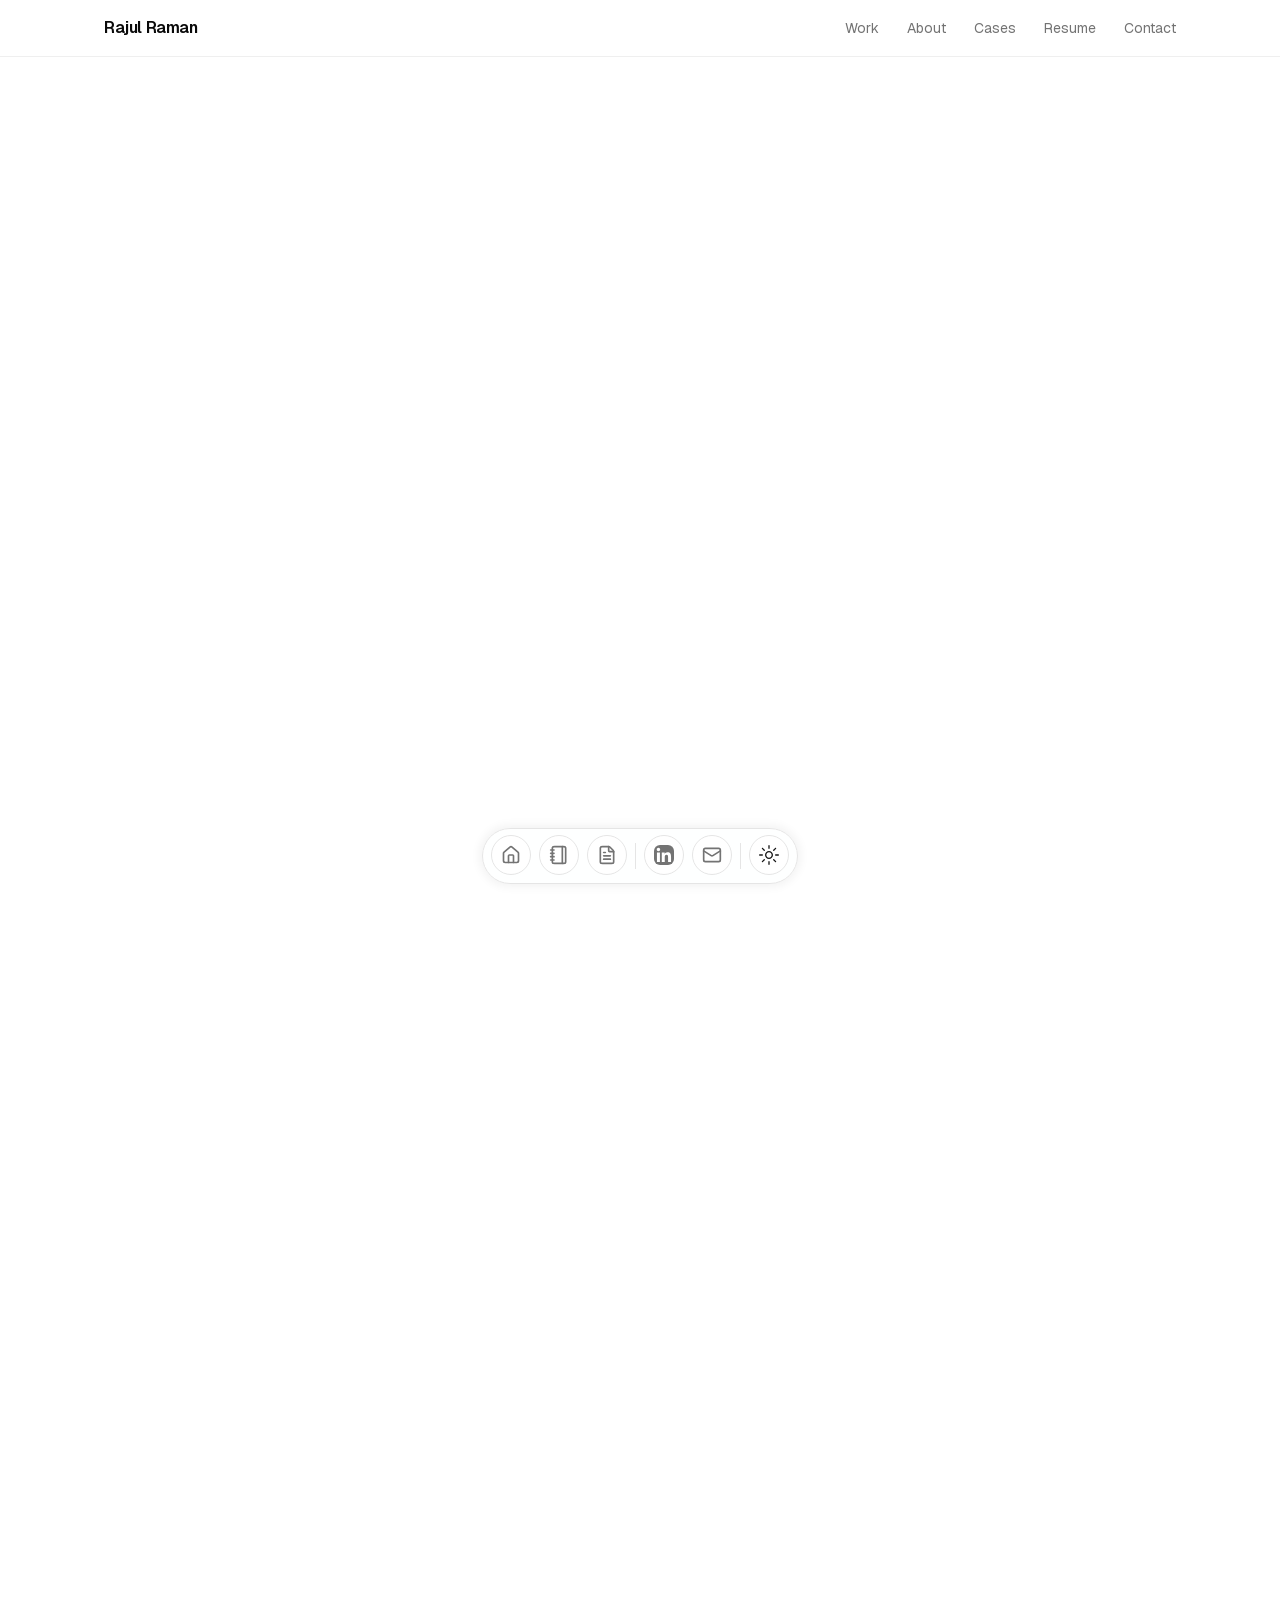
==== index.html @ 85e8d04f "Responsive desktop layout: 6xl container, two-column hero, grids, top nav, case-page TOC. Previous m" ====
<!DOCTYPE html><!--1KgeJNxoMx6AVdhe5knId--><html lang="en"><head><meta charSet="utf-8"/><meta name="viewport" content="width=device-width, initial-scale=1"/><link rel="preload" href="/_next/static/media/797e433ab948586e-s.p.29207c2f.woff2" as="font" crossorigin="" type="font/woff2"/><link rel="preload" href="/_next/static/media/caa3a2e1cccd8315-s.p.3b6cae6d.woff2" as="font" crossorigin="" type="font/woff2"/><link rel="preload" as="image" href="/cases/no-show.png"/><link rel="preload" as="image" href="/cases/funnel.png"/><link rel="preload" as="image" href="/cases/kyc.png"/><link rel="stylesheet" href="/_next/static/chunks/fd13a64495180772.css" data-precedence="next"/><link rel="preload" as="script" fetchPriority="low" href="/_next/static/chunks/224437fcecdb9dea.js"/><script src="/_next/static/chunks/594565624a70f7ad.js" async=""></script><script src="/_next/static/chunks/f322d800278ea09f.js" async=""></script><script src="/_next/static/chunks/daeb0c231b2fce1c.js" async=""></script><script src="/_next/static/chunks/turbopack-e67e3b7f22a65bca.js" async=""></script><script src="/_next/static/chunks/2ce2d1f268afe645.js" async=""></script><script src="/_next/static/chunks/ac1a449869975b63.js" async=""></script><script src="/_next/static/chunks/aa8100d928005d19.js" async=""></script><script src="/_next/static/chunks/2916be6aba55d38b.js" async=""></script><script src="/_next/static/chunks/87638217f2288daa.js" async=""></script><script src="/_next/static/chunks/2e32b37d7c02c003.js" async=""></script><script src="/_next/static/chunks/9a3649fc3ad89380.js" async=""></script><script src="/_next/static/chunks/55c675216ecfeb52.js" async=""></script><script src="/_next/static/chunks/483a12865e0bba97.js" async=""></script><script src="/_next/static/chunks/ce3514cd2bc5dc3f.js" async=""></script><meta name="next-size-adjust" content=""/><title>Rajul Raman</title><meta name="description" content="Business Analyst · Healthcare &amp; Analytics. A physiotherapist turned analyst: I turn operational data into clear, testable recommendations."/><meta name="robots" content="index, follow"/><meta name="googlebot" content="index, follow, max-video-preview:-1, max-image-preview:large, max-snippet:-1"/><meta property="og:title" content="Rajul Raman"/><meta property="og:description" content="Business Analyst · Healthcare &amp; Analytics. A physiotherapist turned analyst: I turn operational data into clear, testable recommendations."/><meta property="og:url" content="https://rajul1raman-hash.github.io/"/><meta property="og:site_name" content="Rajul Raman"/><meta property="og:locale" content="en_US"/><meta property="og:image" content="https://rajul1raman-hash.github.io/og.png"/><meta property="og:image:width" content="1200"/><meta property="og:image:height" content="630"/><meta property="og:type" content="website"/><meta name="twitter:card" content="summary_large_image"/><meta name="twitter:title" content="Rajul Raman"/><meta name="twitter:description" content="Business Analyst · Healthcare &amp; Analytics. A physiotherapist turned analyst: I turn operational data into clear, testable recommendations."/><meta name="twitter:image" content="https://rajul1raman-hash.github.io/og.png"/><link rel="icon" href="/favicon.ico?favicon.9bfc4365.ico" sizes="64x64" type="image/x-icon"/><script src="/_next/static/chunks/a6dad97d9634a72d.js" noModule=""></script></head><body class="min-h-screen bg-background font-sans antialiased relative geist_a4f9adef-module__rTGU2W__variable geist_mono_f41124e8-module__uIW-CG__variable"><div hidden=""><!--$--><!--/$--></div><script>((a,b,c,d,e,f,g,h)=>{let i=document.documentElement,j=["light","dark"];function k(b){var c;(Array.isArray(a)?a:[a]).forEach(a=>{let c="class"===a,d=c&&f?e.map(a=>f[a]||a):e;c?(i.classList.remove(...d),i.classList.add(f&&f[b]?f[b]:b)):i.setAttribute(a,b)}),c=b,h&&j.includes(c)&&(i.style.colorScheme=c)}if(d)k(d);else try{let a=localStorage.getItem(b)||c,d=g&&"system"===a?window.matchMedia("(prefers-color-scheme: dark)").matches?"dark":"light":a;k(d)}catch(a){}})("class","theme","light",null,["light","dark"],null,true,true)</script><div class="absolute inset-0 top-0 left-0 right-0 h-[100px] overflow-hidden z-0"><div class="h-full w-full" style="mask-image:linear-gradient(to bottom, black, transparent);-webkit-mask-image:linear-gradient(to bottom, black, transparent)"><canvas class="pointer-events-none" style="width:0;height:0"></canvas></div></div><header class="hidden lg:block sticky top-0 z-40 border-b border-border/60 bg-background/80 backdrop-blur-xl"><div class="mx-auto flex h-14 max-w-6xl items-center justify-between px-10"><a href="/" class="font-semibold tracking-tight">Rajul Raman</a><nav class="flex items-center gap-7 text-sm text-muted-foreground"><a href="/#work" class="transition-colors hover:text-foreground">Work</a><a href="/#about" class="transition-colors hover:text-foreground">About</a><a href="/cases" class="transition-colors hover:text-foreground">Cases</a><a href="/Rajul_Raman_Resume.pdf" class="transition-colors hover:text-foreground">Resume</a><a href="/#contact" class="transition-colors hover:text-foreground">Contact</a></nav></div></header><div class="relative z-10 max-w-2xl lg:max-w-6xl mx-auto py-12 pb-24 sm:py-24 lg:pt-16 px-6 md:px-10"><main class="min-h-dvh flex flex-col gap-14 relative"><section id="hero"><div class="mx-auto w-full max-w-2xl lg:max-w-none space-y-8"><div class="gap-2 gap-y-6 flex flex-col md:flex-row justify-between lg:grid lg:grid-cols-12 lg:gap-x-12 lg:items-center"><div class="gap-2 flex flex-col order-2 md:order-1 lg:col-span-7 lg:gap-4"><div class="flex"><span class="inline-block text-3xl font-semibold tracking-tighter sm:text-4xl lg:text-6xl" style="opacity:0;filter:blur(8px);transform:translateY(-8px)">Hi, I&#x27;m Rajul</span></div><div class="flex"><span class="inline-block text-muted-foreground max-w-[600px] md:text-lg lg:hidden" style="opacity:0;filter:blur(8px);transform:translateY(-8px)">Business Analyst · Healthcare &amp; Analytics. A physiotherapist turned analyst: I turn operational data into clear, testable recommendations.</span></div><div class="flex"><span class="hidden lg:block text-xl font-medium text-foreground" style="opacity:0;filter:blur(8px);transform:translateY(-8px)">Business Analyst · Healthcare &amp; Analytics</span></div><div class="flex"><span class="hidden lg:block text-muted-foreground max-w-xl text-lg" style="opacity:0;filter:blur(8px);transform:translateY(-8px)">A physiotherapist turned analyst: I turn operational data into clear, testable recommendations.</span></div><div class="hidden lg:flex gap-3 pt-2" style="opacity:0;filter:blur(6px);transform:translateY(-6px)"><a class="inline-flex items-center justify-center whitespace-nowrap text-sm font-medium transition-colors focus-visible:outline-none focus-visible:ring-1 focus-visible:ring-ring disabled:pointer-events-none disabled:opacity-50 bg-primary text-primary-foreground shadow hover:bg-primary/90 h-10 rounded-md px-8" href="/cases/">View case studies</a><a href="/Rajul_Raman_Resume.pdf" download="" class="inline-flex items-center justify-center whitespace-nowrap text-sm font-medium transition-colors focus-visible:outline-none focus-visible:ring-1 focus-visible:ring-ring disabled:pointer-events-none disabled:opacity-50 border border-input bg-background shadow-sm hover:bg-accent hover:text-accent-foreground h-10 rounded-md px-8">Download resume</a></div></div><div class="order-1 md:order-2 lg:col-span-5 lg:flex lg:flex-col lg:items-center lg:gap-8"><div style="opacity:0;filter:blur(6px);transform:translateY(-6px)"><span class="relative flex shrink-0 overflow-hidden size-24 md:size-32 lg:size-70 border rounded-full shadow-lg ring-4 ring-muted"><span class="flex h-full w-full items-center justify-center rounded-full bg-muted lg:text-7xl lg:font-semibold lg:tracking-tighter">RR</span></span></div><div class="hidden lg:block w-full" style="opacity:0;filter:blur(6px);transform:translateY(-6px)"><dl class="w-full divide-y divide-border rounded-xl border"><div class="flex items-center gap-4 px-5 py-3"><dt class="w-16 flex-none text-3xl font-semibold tracking-tighter">30%</dt><dd class="min-w-0 text-sm leading-snug text-muted-foreground"><span class="block text-foreground">less manual KYC verification time</span><span class="block text-xs">imcure, redesigned workflow</span></dd></div><div class="flex items-center gap-4 px-5 py-3"><dt class="w-16 flex-none text-3xl font-semibold tracking-tighter">25%</dt><dd class="min-w-0 text-sm leading-snug text-muted-foreground"><span class="block text-foreground">less manual reporting effort</span><span class="block text-xs">imcure, Excel and Sheets MIS</span></dd></div><div class="flex items-center gap-4 px-5 py-3"><dt class="w-16 flex-none text-3xl font-semibold tracking-tighter">20%</dt><dd class="min-w-0 text-sm leading-snug text-muted-foreground"><span class="block text-foreground">less documentation time</span><span class="block text-xs">Cogniable, Excel-based tracking</span></dd></div></dl></div></div></div></div></section><div class="flex flex-col gap-14 lg:grid lg:grid-cols-12 lg:gap-x-12 lg:gap-y-16"><section id="about" class="lg:col-span-7 lg:row-start-1 min-w-0"><div class="flex min-h-0 flex-col gap-y-4"><div style="opacity:0;filter:blur(6px);transform:translateY(-6px)"><h2 class="text-xl lg:text-2xl font-bold">About</h2></div><div style="opacity:0;filter:blur(6px);transform:translateY(-6px)"><div class="prose max-w-full text-pretty font-sans leading-relaxed text-muted-foreground dark:prose-invert lg:text-[17px]"><p>I trained as a physiotherapist (<a href="/#education">BPT, Galgotias University</a>) and worked at Park Hospital and Cogniable before moving into analytics. That background taught me to start from evidence, document precisely, and explain findings to people who are not analysts. I am now completing a <a href="/#education">PGDM in Analytics at SOIL School of Business Design</a>, graduating in 2027. At imcure I redesigned a manual KYC workflow, built an Excel and Google Sheets MIS and integrated partner APIs; <a href="/#projects">three case studies below</a> show how I work, including an analysis of 110,521 real appointments in SQL. Available from April 2027.</p></div></div></div></section><section id="work" class="lg:col-span-6 lg:row-start-2 min-w-0"><div class="flex min-h-0 flex-col gap-y-6"><div style="opacity:0;filter:blur(6px);transform:translateY(-6px)"><h2 class="text-xl lg:text-2xl font-bold">Work Experience</h2></div><div style="opacity:0;filter:blur(6px);transform:translateY(-6px)"><div class="w-full grid gap-6" data-orientation="vertical"><div data-state="closed" data-orientation="vertical" class="w-full border-b-0 grid gap-2"><h3 data-orientation="vertical" data-state="closed" class="flex"><button type="button" aria-controls="radix-_R_msiautb_" aria-expanded="false" data-state="closed" data-orientation="vertical" id="radix-_R_6siautb_" class="flex flex-1 items-center justify-between text-sm font-medium text-left [&amp;[data-state=open]_svg]:rotate-180 hover:no-underline p-0 cursor-pointer transition-colors rounded-none group [&amp;&gt;svg]:hidden" data-radix-collection-item=""><div class="flex items-center gap-x-3 justify-between w-full text-left"><div class="flex items-center gap-x-3 flex-1 min-w-0"><div aria-label="imcure" class="size-8 md:size-10 border rounded-full shadow ring-2 ring-border bg-muted flex-none flex items-center justify-center font-semibold text-muted-foreground tracking-tight text-[10px] md:text-xs">IM</div><div class="flex-1 min-w-0 gap-0.5 flex flex-col"><div class="font-semibold leading-none flex items-center gap-2">imcure<span class="relative inline-flex items-center w-3.5 h-3.5"><svg xmlns="http://www.w3.org/2000/svg" width="24" height="24" viewBox="0 0 24 24" fill="none" stroke="currentColor" stroke-width="2" stroke-linecap="round" stroke-linejoin="round" class="lucide lucide-chevron-right absolute h-3.5 w-3.5 shrink-0 text-muted-foreground stroke-2 transition-all duration-300 ease-out translate-x-0 opacity-0 group-hover:translate-x-1 group-hover:opacity-100 group-data-[state=open]:opacity-0 group-data-[state=open]:translate-x-0" aria-hidden="true"><path d="m9 18 6-6-6-6"></path></svg><svg xmlns="http://www.w3.org/2000/svg" width="24" height="24" viewBox="0 0 24 24" fill="none" stroke="currentColor" stroke-width="2" stroke-linecap="round" stroke-linejoin="round" class="lucide lucide-chevron-down absolute h-3.5 w-3.5 shrink-0 text-muted-foreground stroke-2 transition-all duration-200 opacity-0 rotate-0 group-data-[state=open]:opacity-100 group-data-[state=open]:rotate-180" aria-hidden="true"><path d="m6 9 6 6 6-6"></path></svg></span></div><div class="font-sans text-sm text-muted-foreground">Business Development Intern</div></div></div><div class="flex items-center gap-1 text-xs tabular-nums text-muted-foreground text-right flex-none"><span>April 2026<!-- --> - <!-- -->June 2026</span></div></div></button></h3><div data-state="closed" id="radix-_R_msiautb_" hidden="" role="region" aria-labelledby="radix-_R_6siautb_" data-orientation="vertical" class="overflow-hidden text-sm data-[state=closed]:animate-accordion-up data-[state=open]:animate-accordion-down" style="--radix-accordion-content-height:var(--radix-collapsible-content-height);--radix-accordion-content-width:var(--radix-collapsible-content-width)"></div></div><div data-state="closed" data-orientation="vertical" class="w-full border-b-0 grid gap-2"><h3 data-orientation="vertical" data-state="closed" class="flex"><button type="button" aria-controls="radix-_R_qsiautb_" aria-expanded="false" data-state="closed" data-orientation="vertical" id="radix-_R_asiautb_" class="flex flex-1 items-center justify-between text-sm font-medium text-left [&amp;[data-state=open]_svg]:rotate-180 hover:no-underline p-0 cursor-pointer transition-colors rounded-none group [&amp;&gt;svg]:hidden" data-radix-collection-item=""><div class="flex items-center gap-x-3 justify-between w-full text-left"><div class="flex items-center gap-x-3 flex-1 min-w-0"><div aria-label="Cogniable" class="size-8 md:size-10 border rounded-full shadow ring-2 ring-border bg-muted flex-none flex items-center justify-center font-semibold text-muted-foreground tracking-tight text-[10px] md:text-xs">CG</div><div class="flex-1 min-w-0 gap-0.5 flex flex-col"><div class="font-semibold leading-none flex items-center gap-2">Cogniable<span class="relative inline-flex items-center w-3.5 h-3.5"><svg xmlns="http://www.w3.org/2000/svg" width="24" height="24" viewBox="0 0 24 24" fill="none" stroke="currentColor" stroke-width="2" stroke-linecap="round" stroke-linejoin="round" class="lucide lucide-chevron-right absolute h-3.5 w-3.5 shrink-0 text-muted-foreground stroke-2 transition-all duration-300 ease-out translate-x-0 opacity-0 group-hover:translate-x-1 group-hover:opacity-100 group-data-[state=open]:opacity-0 group-data-[state=open]:translate-x-0" aria-hidden="true"><path d="m9 18 6-6-6-6"></path></svg><svg xmlns="http://www.w3.org/2000/svg" width="24" height="24" viewBox="0 0 24 24" fill="none" stroke="currentColor" stroke-width="2" stroke-linecap="round" stroke-linejoin="round" class="lucide lucide-chevron-down absolute h-3.5 w-3.5 shrink-0 text-muted-foreground stroke-2 transition-all duration-200 opacity-0 rotate-0 group-data-[state=open]:opacity-100 group-data-[state=open]:rotate-180" aria-hidden="true"><path d="m6 9 6 6 6-6"></path></svg></span></div><div class="font-sans text-sm text-muted-foreground">Physiotherapist</div></div></div><div class="flex items-center gap-1 text-xs tabular-nums text-muted-foreground text-right flex-none"><span>April 2024<!-- --> - <!-- -->April 2025</span></div></div></button></h3><div data-state="closed" id="radix-_R_qsiautb_" hidden="" role="region" aria-labelledby="radix-_R_asiautb_" data-orientation="vertical" class="overflow-hidden text-sm data-[state=closed]:animate-accordion-up data-[state=open]:animate-accordion-down" style="--radix-accordion-content-height:var(--radix-collapsible-content-height);--radix-accordion-content-width:var(--radix-collapsible-content-width)"></div></div><div data-state="closed" data-orientation="vertical" class="w-full border-b-0 grid gap-2"><h3 data-orientation="vertical" data-state="closed" class="flex"><button type="button" aria-controls="radix-_R_usiautb_" aria-expanded="false" data-state="closed" data-orientation="vertical" id="radix-_R_esiautb_" class="flex flex-1 items-center justify-between text-sm font-medium text-left [&amp;[data-state=open]_svg]:rotate-180 hover:no-underline p-0 cursor-pointer transition-colors rounded-none group [&amp;&gt;svg]:hidden" data-radix-collection-item=""><div class="flex items-center gap-x-3 justify-between w-full text-left"><div class="flex items-center gap-x-3 flex-1 min-w-0"><div aria-label="Park Hospital" class="size-8 md:size-10 border rounded-full shadow ring-2 ring-border bg-muted flex-none flex items-center justify-center font-semibold text-muted-foreground tracking-tight text-[10px] md:text-xs">PH</div><div class="flex-1 min-w-0 gap-0.5 flex flex-col"><div class="font-semibold leading-none flex items-center gap-2">Park Hospital<span class="relative inline-flex items-center w-3.5 h-3.5"><svg xmlns="http://www.w3.org/2000/svg" width="24" height="24" viewBox="0 0 24 24" fill="none" stroke="currentColor" stroke-width="2" stroke-linecap="round" stroke-linejoin="round" class="lucide lucide-chevron-right absolute h-3.5 w-3.5 shrink-0 text-muted-foreground stroke-2 transition-all duration-300 ease-out translate-x-0 opacity-0 group-hover:translate-x-1 group-hover:opacity-100 group-data-[state=open]:opacity-0 group-data-[state=open]:translate-x-0" aria-hidden="true"><path d="m9 18 6-6-6-6"></path></svg><svg xmlns="http://www.w3.org/2000/svg" width="24" height="24" viewBox="0 0 24 24" fill="none" stroke="currentColor" stroke-width="2" stroke-linecap="round" stroke-linejoin="round" class="lucide lucide-chevron-down absolute h-3.5 w-3.5 shrink-0 text-muted-foreground stroke-2 transition-all duration-200 opacity-0 rotate-0 group-data-[state=open]:opacity-100 group-data-[state=open]:rotate-180" aria-hidden="true"><path d="m6 9 6 6 6-6"></path></svg></span></div><div class="font-sans text-sm text-muted-foreground">Intern</div></div></div><div class="flex items-center gap-1 text-xs tabular-nums text-muted-foreground text-right flex-none"><span>September 2023<!-- --> - <!-- -->March 2024</span></div></div></button></h3><div data-state="closed" id="radix-_R_usiautb_" hidden="" role="region" aria-labelledby="radix-_R_esiautb_" data-orientation="vertical" class="overflow-hidden text-sm data-[state=closed]:animate-accordion-up data-[state=open]:animate-accordion-down" style="--radix-accordion-content-height:var(--radix-collapsible-content-height);--radix-accordion-content-width:var(--radix-collapsible-content-width)"></div></div></div></div></div></section><section id="education" class="lg:col-span-6 lg:col-start-7 lg:row-start-2 min-w-0"><div class="flex min-h-0 flex-col gap-y-6"><div style="opacity:0;filter:blur(6px);transform:translateY(-6px)"><h2 class="text-xl lg:text-2xl font-bold">Education</h2></div><div class="flex flex-col gap-8"><div style="opacity:0;filter:blur(6px);transform:translateY(-6px)"><a target="_blank" rel="noopener noreferrer" class="flex items-center gap-x-3 justify-between group" href="https://www.schoolofbusinessdesign.com"><div class="flex items-center gap-x-3 flex-1 min-w-0"><div aria-hidden="true" class="size-8 md:size-10 border rounded-full shadow ring-2 ring-border bg-muted flex-none flex items-center justify-center font-semibold text-muted-foreground tracking-tight text-[8px] md:text-[10px]">SOIL</div><div class="flex-1 min-w-0 flex flex-col gap-0.5"><div class="font-semibold leading-none flex items-center gap-2">SOIL School of Business Design<svg xmlns="http://www.w3.org/2000/svg" width="24" height="24" viewBox="0 0 24 24" fill="none" stroke="currentColor" stroke-width="2" stroke-linecap="round" stroke-linejoin="round" class="lucide lucide-arrow-up-right h-3.5 w-3.5 text-muted-foreground opacity-0 -translate-x-2 group-hover:opacity-100 group-hover:translate-x-0 transition-all duration-200" aria-hidden="true"><path d="M7 7h10v10"></path><path d="M7 17 17 7"></path></svg></div><div class="font-sans text-sm text-muted-foreground">PGDM (Analytics), Gurgaon. Graduating 2027</div></div></div><div class="flex items-center gap-1 text-xs tabular-nums text-muted-foreground text-right flex-none"><span>2025<!-- --> - <!-- -->2027</span></div></a></div><div style="opacity:0;filter:blur(6px);transform:translateY(-6px)"><a target="_blank" rel="noopener noreferrer" class="flex items-center gap-x-3 justify-between group" href="https://www.galgotiasuniversity.edu.in"><div class="flex items-center gap-x-3 flex-1 min-w-0"><div aria-hidden="true" class="size-8 md:size-10 border rounded-full shadow ring-2 ring-border bg-muted flex-none flex items-center justify-center font-semibold text-muted-foreground tracking-tight text-[10px] md:text-xs">GU</div><div class="flex-1 min-w-0 flex flex-col gap-0.5"><div class="font-semibold leading-none flex items-center gap-2">Galgotias University<svg xmlns="http://www.w3.org/2000/svg" width="24" height="24" viewBox="0 0 24 24" fill="none" stroke="currentColor" stroke-width="2" stroke-linecap="round" stroke-linejoin="round" class="lucide lucide-arrow-up-right h-3.5 w-3.5 text-muted-foreground opacity-0 -translate-x-2 group-hover:opacity-100 group-hover:translate-x-0 transition-all duration-200" aria-hidden="true"><path d="M7 7h10v10"></path><path d="M7 17 17 7"></path></svg></div><div class="font-sans text-sm text-muted-foreground">Bachelor of Physiotherapy (BPT), 76.4%</div></div></div><div class="flex items-center gap-1 text-xs tabular-nums text-muted-foreground text-right flex-none"><span>2019<!-- --> - <!-- -->2023</span></div></a></div></div></div></section><section id="skills" class="lg:col-span-5 lg:col-start-8 lg:row-start-1 min-w-0"><div class="flex min-h-0 flex-col gap-y-4"><div style="opacity:0;filter:blur(6px);transform:translateY(-6px)"><h2 class="text-xl lg:text-2xl font-bold">Skills</h2></div><div class="flex flex-wrap gap-2"><div style="opacity:0;filter:blur(6px);transform:translateY(-6px)"><div class="border bg-background border-border ring-2 ring-border/20 rounded-xl h-8 w-fit px-4 flex items-center gap-2"><span class="text-foreground text-sm font-medium">SQL</span></div></div><div style="opacity:0;filter:blur(6px);transform:translateY(-6px)"><div class="border bg-background border-border ring-2 ring-border/20 rounded-xl h-8 w-fit px-4 flex items-center gap-2"><span class="text-foreground text-sm font-medium">Excel</span></div></div><div style="opacity:0;filter:blur(6px);transform:translateY(-6px)"><div class="border bg-background border-border ring-2 ring-border/20 rounded-xl h-8 w-fit px-4 flex items-center gap-2"><span class="text-foreground text-sm font-medium">Power BI</span></div></div><div style="opacity:0;filter:blur(6px);transform:translateY(-6px)"><div class="border bg-background border-border ring-2 ring-border/20 rounded-xl h-8 w-fit px-4 flex items-center gap-2"><span class="text-foreground text-sm font-medium">Google Sheets</span></div></div><div style="opacity:0;filter:blur(6px);transform:translateY(-6px)"><div class="border bg-background border-border ring-2 ring-border/20 rounded-xl h-8 w-fit px-4 flex items-center gap-2"><span class="text-foreground text-sm font-medium">Python (coursework)</span></div></div><div style="opacity:0;filter:blur(6px);transform:translateY(-6px)"><div class="border bg-background border-border ring-2 ring-border/20 rounded-xl h-8 w-fit px-4 flex items-center gap-2"><span class="text-foreground text-sm font-medium">R (coursework)</span></div></div><div style="opacity:0;filter:blur(6px);transform:translateY(-6px)"><div class="border bg-background border-border ring-2 ring-border/20 rounded-xl h-8 w-fit px-4 flex items-center gap-2"><span class="text-foreground text-sm font-medium">PowerPoint</span></div></div><div style="opacity:0;filter:blur(6px);transform:translateY(-6px)"><div class="border bg-background border-border ring-2 ring-border/20 rounded-xl h-8 w-fit px-4 flex items-center gap-2"><span class="text-foreground text-sm font-medium">Requirements &amp; BRDs</span></div></div><div style="opacity:0;filter:blur(6px);transform:translateY(-6px)"><div class="border bg-background border-border ring-2 ring-border/20 rounded-xl h-8 w-fit px-4 flex items-center gap-2"><span class="text-foreground text-sm font-medium">User stories</span></div></div><div style="opacity:0;filter:blur(6px);transform:translateY(-6px)"><div class="border bg-background border-border ring-2 ring-border/20 rounded-xl h-8 w-fit px-4 flex items-center gap-2"><span class="text-foreground text-sm font-medium">Process mapping</span></div></div><div style="opacity:0;filter:blur(6px);transform:translateY(-6px)"><div class="border bg-background border-border ring-2 ring-border/20 rounded-xl h-8 w-fit px-4 flex items-center gap-2"><span class="text-foreground text-sm font-medium">KPI reporting</span></div></div><div style="opacity:0;filter:blur(6px);transform:translateY(-6px)"><div class="border bg-background border-border ring-2 ring-border/20 rounded-xl h-8 w-fit px-4 flex items-center gap-2"><span class="text-foreground text-sm font-medium">Stakeholder management</span></div></div></div></div></section></div><section id="projects"><div style="opacity:0;filter:blur(6px);transform:translateY(-6px)"><section id="projects"><div class="flex min-h-0 flex-col gap-y-8"><div class="flex flex-col gap-y-4 items-center justify-center"><div class="flex items-center w-full"><div class="flex-1 h-px bg-linear-to-r from-transparent from-5% via-border via-95% to-transparent"></div><div class="border bg-primary z-10 rounded-xl px-4 py-1"><span class="text-background text-sm font-medium">Case studies</span></div><div class="flex-1 h-px bg-linear-to-l from-transparent from-5% via-border via-95% to-transparent"></div></div><div class="flex flex-col gap-y-3 items-center justify-center"><h2 class="text-3xl font-bold tracking-tighter sm:text-4xl lg:text-5xl">Three case studies</h2><p class="text-muted-foreground md:text-lg/relaxed lg:text-base/relaxed xl:text-lg/relaxed text-balance text-center">Each goes from question to recommendation. One is built on a real public dataset; the other two are labelled synthetic and anonymised.</p></div></div><div class="grid grid-cols-1 gap-3 sm:grid-cols-2 lg:grid-cols-3 lg:gap-5 auto-rows-fr"><div class="h-full" style="opacity:0;filter:blur(6px);transform:translateY(-6px)"><div class="flex flex-col h-full border border-border rounded-xl overflow-hidden hover:ring-2 cursor-pointer hover:ring-muted transition-all duration-200"><div class="relative shrink-0"><a class="block" href="/cases/no-show-analysis/"><img src="/cases/no-show.png" alt="Where do outpatient no-shows come from?" class="w-full h-48 object-cover"/></a><div class="absolute top-2 right-2 flex flex-wrap gap-2"><a href="/cases/no-show-analysis/"><div class="rounded-md border px-2.5 py-0.5 font-semibold transition-colors focus:outline-none focus:ring-2 focus:ring-ring focus:ring-offset-2 border-transparent shadow flex items-center gap-1.5 text-xs bg-black text-white hover:bg-black/90"><svg xmlns="http://www.w3.org/2000/svg" width="24" height="24" viewBox="0 0 24 24" fill="none" stroke="currentColor" stroke-width="2" stroke-linecap="round" stroke-linejoin="round" class="lucide lucide-globe size-3" aria-hidden="true"><circle cx="12" cy="12" r="10"></circle><path d="M12 2a14.5 14.5 0 0 0 0 20 14.5 14.5 0 0 0 0-20"></path><path d="M2 12h20"></path></svg>Case study</div></a><a target="_blank" rel="noopener noreferrer" href="https://www.kaggle.com/datasets/joniarroba/noshowappointments"><div class="rounded-md border px-2.5 py-0.5 font-semibold transition-colors focus:outline-none focus:ring-2 focus:ring-ring focus:ring-offset-2 border-transparent shadow flex items-center gap-1.5 text-xs bg-black text-white hover:bg-black/90"><svg xmlns="http://www.w3.org/2000/svg" width="24" height="24" viewBox="0 0 24 24" fill="none" stroke="currentColor" stroke-width="2" stroke-linecap="round" stroke-linejoin="round" class="lucide lucide-globe size-3" aria-hidden="true"><circle cx="12" cy="12" r="10"></circle><path d="M12 2a14.5 14.5 0 0 0 0 20 14.5 14.5 0 0 0 0-20"></path><path d="M2 12h20"></path></svg>Dataset</div></a></div></div><div class="p-6 flex flex-col gap-3 flex-1"><div class="flex items-start justify-between gap-2"><div class="flex flex-col gap-1"><h3 class="font-semibold">Where do outpatient no-shows come from?</h3><time class="text-xs text-muted-foreground">Real public data · 110,521 appointments</time></div><a class="text-muted-foreground hover:text-foreground transition-colors focus-visible:outline-none focus-visible:ring-2 focus-visible:ring-ring focus-visible:ring-offset-2 rounded-sm" aria-label="Open Where do outpatient no-shows come from?" href="/cases/no-show-analysis/"><svg xmlns="http://www.w3.org/2000/svg" width="24" height="24" viewBox="0 0 24 24" fill="none" stroke="currentColor" stroke-width="2" stroke-linecap="round" stroke-linejoin="round" class="lucide lucide-arrow-up-right h-4 w-4" aria-hidden="true"><path d="M7 7h10v10"></path><path d="M7 17 17 7"></path></svg></a></div><div class="text-xs flex-1 prose max-w-full text-pretty font-sans leading-relaxed text-muted-foreground dark:prose-invert"><p>A SQL analysis of real outpatient appointments: the no-show rate rises from 4.6% (same day) to 33.0% (booked 31+ days ahead), and bookings made 8+ days ahead drive 57% of all no-shows. Includes the SMS confounder, charts and tested recommendations.</p></div><div class="flex flex-wrap gap-1 mt-auto"><div class="inline-flex items-center rounded-md py-0.5 transition-colors focus:outline-none focus:ring-2 focus:ring-ring focus:ring-offset-2 text-foreground text-[11px] font-medium border border-border h-6 w-fit px-2">SQL</div><div class="inline-flex items-center rounded-md py-0.5 transition-colors focus:outline-none focus:ring-2 focus:ring-ring focus:ring-offset-2 text-foreground text-[11px] font-medium border border-border h-6 w-fit px-2">SQLite</div><div class="inline-flex items-center rounded-md py-0.5 transition-colors focus:outline-none focus:ring-2 focus:ring-ring focus:ring-offset-2 text-foreground text-[11px] font-medium border border-border h-6 w-fit px-2">Healthcare operations</div><div class="inline-flex items-center rounded-md py-0.5 transition-colors focus:outline-none focus:ring-2 focus:ring-ring focus:ring-offset-2 text-foreground text-[11px] font-medium border border-border h-6 w-fit px-2">Real data</div></div></div></div></div><div class="h-full" style="opacity:0;filter:blur(6px);transform:translateY(-6px)"><div class="flex flex-col h-full border border-border rounded-xl overflow-hidden hover:ring-2 cursor-pointer hover:ring-muted transition-all duration-200"><div class="relative shrink-0"><a class="block" href="/cases/ecommerce-funnel-analysis/"><img src="/cases/funnel.png" alt="Finding the leak in an e-pharmacy funnel" class="w-full h-48 object-cover"/></a><div class="absolute top-2 right-2 flex flex-wrap gap-2"><a href="/cases/ecommerce-funnel-analysis/"><div class="rounded-md border px-2.5 py-0.5 font-semibold transition-colors focus:outline-none focus:ring-2 focus:ring-ring focus:ring-offset-2 border-transparent shadow flex items-center gap-1.5 text-xs bg-black text-white hover:bg-black/90"><svg xmlns="http://www.w3.org/2000/svg" width="24" height="24" viewBox="0 0 24 24" fill="none" stroke="currentColor" stroke-width="2" stroke-linecap="round" stroke-linejoin="round" class="lucide lucide-globe size-3" aria-hidden="true"><circle cx="12" cy="12" r="10"></circle><path d="M12 2a14.5 14.5 0 0 0 0 20 14.5 14.5 0 0 0 0-20"></path><path d="M2 12h20"></path></svg>Case study</div></a></div></div><div class="p-6 flex flex-col gap-3 flex-1"><div class="flex items-start justify-between gap-2"><div class="flex flex-col gap-1"><h3 class="font-semibold">Finding the leak in an e-pharmacy funnel</h3><time class="text-xs text-muted-foreground">Synthetic data</time></div><a class="text-muted-foreground hover:text-foreground transition-colors focus-visible:outline-none focus-visible:ring-2 focus-visible:ring-ring focus-visible:ring-offset-2 rounded-sm" aria-label="Open Finding the leak in an e-pharmacy funnel" href="/cases/ecommerce-funnel-analysis/"><svg xmlns="http://www.w3.org/2000/svg" width="24" height="24" viewBox="0 0 24 24" fill="none" stroke="currentColor" stroke-width="2" stroke-linecap="round" stroke-linejoin="round" class="lucide lucide-arrow-up-right h-4 w-4" aria-hidden="true"><path d="M7 7h10v10"></path><path d="M7 17 17 7"></path></svg></a></div><div class="text-xs flex-1 prose max-w-full text-pretty font-sans leading-relaxed text-muted-foreground dark:prose-invert"><p>Funnel and cohort analysis in SQL: 62% of carts never reach checkout. Lifting cart-to-checkout to 48% would add about 27% more orders on the same traffic (scenario). All numbers are synthetic and labelled as such.</p></div><div class="flex flex-wrap gap-1 mt-auto"><div class="inline-flex items-center rounded-md py-0.5 transition-colors focus:outline-none focus:ring-2 focus:ring-ring focus:ring-offset-2 text-foreground text-[11px] font-medium border border-border h-6 w-fit px-2">SQL</div><div class="inline-flex items-center rounded-md py-0.5 transition-colors focus:outline-none focus:ring-2 focus:ring-ring focus:ring-offset-2 text-foreground text-[11px] font-medium border border-border h-6 w-fit px-2">Funnel analysis</div><div class="inline-flex items-center rounded-md py-0.5 transition-colors focus:outline-none focus:ring-2 focus:ring-ring focus:ring-offset-2 text-foreground text-[11px] font-medium border border-border h-6 w-fit px-2">Cohorts</div><div class="inline-flex items-center rounded-md py-0.5 transition-colors focus:outline-none focus:ring-2 focus:ring-ring focus:ring-offset-2 text-foreground text-[11px] font-medium border border-border h-6 w-fit px-2">Synthetic data</div></div></div></div></div><div class="h-full" style="opacity:0;filter:blur(6px);transform:translateY(-6px)"><div class="flex flex-col h-full border border-border rounded-xl overflow-hidden hover:ring-2 cursor-pointer hover:ring-muted transition-all duration-200"><div class="relative shrink-0"><a class="block" href="/cases/kyc-onboarding-redesign/"><img src="/cases/kyc.png" alt="Redesigning manual KYC onboarding" class="w-full h-48 object-cover"/></a><div class="absolute top-2 right-2 flex flex-wrap gap-2"><a href="/cases/kyc-onboarding-redesign/"><div class="rounded-md border px-2.5 py-0.5 font-semibold transition-colors focus:outline-none focus:ring-2 focus:ring-ring focus:ring-offset-2 border-transparent shadow flex items-center gap-1.5 text-xs bg-black text-white hover:bg-black/90"><svg xmlns="http://www.w3.org/2000/svg" width="24" height="24" viewBox="0 0 24 24" fill="none" stroke="currentColor" stroke-width="2" stroke-linecap="round" stroke-linejoin="round" class="lucide lucide-globe size-3" aria-hidden="true"><circle cx="12" cy="12" r="10"></circle><path d="M12 2a14.5 14.5 0 0 0 0 20 14.5 14.5 0 0 0 0-20"></path><path d="M2 12h20"></path></svg>Case study</div></a></div></div><div class="p-6 flex flex-col gap-3 flex-1"><div class="flex items-start justify-between gap-2"><div class="flex flex-col gap-1"><h3 class="font-semibold">Redesigning manual KYC onboarding</h3><time class="text-xs text-muted-foreground">Anonymised · imcure</time></div><a class="text-muted-foreground hover:text-foreground transition-colors focus-visible:outline-none focus-visible:ring-2 focus-visible:ring-ring focus-visible:ring-offset-2 rounded-sm" aria-label="Open Redesigning manual KYC onboarding" href="/cases/kyc-onboarding-redesign/"><svg xmlns="http://www.w3.org/2000/svg" width="24" height="24" viewBox="0 0 24 24" fill="none" stroke="currentColor" stroke-width="2" stroke-linecap="round" stroke-linejoin="round" class="lucide lucide-arrow-up-right h-4 w-4" aria-hidden="true"><path d="M7 7h10v10"></path><path d="M7 17 17 7"></path></svg></a></div><div class="text-xs flex-1 prose max-w-full text-pretty font-sans leading-relaxed text-muted-foreground dark:prose-invert"><p>As-is and to-be process maps, a requirements excerpt and five user stories for a KYC redesign. Manual verification time fell 30% at imcure (measured); all other figures are labelled assumptions.</p></div><div class="flex flex-wrap gap-1 mt-auto"><div class="inline-flex items-center rounded-md py-0.5 transition-colors focus:outline-none focus:ring-2 focus:ring-ring focus:ring-offset-2 text-foreground text-[11px] font-medium border border-border h-6 w-fit px-2">Process mapping</div><div class="inline-flex items-center rounded-md py-0.5 transition-colors focus:outline-none focus:ring-2 focus:ring-ring focus:ring-offset-2 text-foreground text-[11px] font-medium border border-border h-6 w-fit px-2">BRD</div><div class="inline-flex items-center rounded-md py-0.5 transition-colors focus:outline-none focus:ring-2 focus:ring-ring focus:ring-offset-2 text-foreground text-[11px] font-medium border border-border h-6 w-fit px-2">User stories</div><div class="inline-flex items-center rounded-md py-0.5 transition-colors focus:outline-none focus:ring-2 focus:ring-ring focus:ring-offset-2 text-foreground text-[11px] font-medium border border-border h-6 w-fit px-2">Anonymised</div></div></div></div></div></div></div></section></div></section><section id="publications"><div class="flex min-h-0 flex-col gap-y-6"><div style="opacity:0;filter:blur(6px);transform:translateY(-6px)"><h2 class="text-xl lg:text-2xl font-bold">Publication &amp; certifications</h2></div><div class="grid grid-cols-1 gap-6 lg:grid-cols-2 lg:gap-x-12"><div class="lg:col-span-2" style="opacity:0;filter:blur(6px);transform:translateY(-6px)"><a target="_blank" rel="noopener noreferrer" class="flex items-start gap-x-3 justify-between group" href="https://doi.org/10.9790/0853-2405047179"><div class="flex-1 min-w-0 flex flex-col gap-1"><div class="font-semibold leading-snug flex items-center gap-2">Prevalence of Adolescent Idiopathic Scoliosis Among School Students<svg xmlns="http://www.w3.org/2000/svg" width="24" height="24" viewBox="0 0 24 24" fill="none" stroke="currentColor" stroke-width="2" stroke-linecap="round" stroke-linejoin="round" class="lucide lucide-arrow-up-right h-3.5 w-3.5 shrink-0 text-muted-foreground opacity-0 -translate-x-2 group-hover:opacity-100 group-hover:translate-x-0 transition-all duration-200" aria-hidden="true"><path d="M7 7h10v10"></path><path d="M7 17 17 7"></path></svg></div><div class="font-sans text-sm text-muted-foreground">IOSR Journal of Dental and Medical Sciences, Vol. 24, Issue 5, pp. 71-79. Cross-sectional screening of 205 students (ages 11-17) using the Adams forward bend test and scoliometer; 17 students showed signs of scoliosis.</div></div><span class="text-xs text-muted-foreground flex-none mt-0.5">Publication</span></a></div><div class="" style="opacity:0;filter:blur(6px);transform:translateY(-6px)"><div class="flex items-start gap-x-3 justify-between group"><div class="flex-1 min-w-0 flex flex-col gap-1"><div class="font-semibold leading-snug flex items-center gap-2">IBM Data Fundamentals</div><div class="font-sans text-sm text-muted-foreground">Data analysis, SQL and visualisation (2025).</div></div><span class="text-xs text-muted-foreground flex-none mt-0.5">Certification</span></div></div><div class="" style="opacity:0;filter:blur(6px);transform:translateY(-6px)"><div class="flex items-start gap-x-3 justify-between group"><div class="flex-1 min-w-0 flex flex-col gap-1"><div class="font-semibold leading-snug flex items-center gap-2">Getting Started with Power BI</div><div class="font-sans text-sm text-muted-foreground">LinkedIn Learning (2025).</div></div><span class="text-xs text-muted-foreground flex-none mt-0.5">Certification</span></div></div></div></div></section><section id="contact"><div class="mx-auto w-full max-w-2xl" style="opacity:0;filter:blur(6px);transform:translateY(-6px)"><div class="border rounded-xl p-10 relative"><div class="absolute -top-4 border bg-primary z-10 rounded-xl px-4 py-1 left-1/2 -translate-x-1/2"><span class="text-background text-sm font-medium">Contact</span></div><div class="absolute inset-0 top-0 left-0 right-0 h-1/2 rounded-xl overflow-hidden"><div class="h-full w-full" style="mask-image:linear-gradient(to bottom, black, transparent);-webkit-mask-image:linear-gradient(to bottom, black, transparent)"><canvas class="pointer-events-none" style="width:0;height:0"></canvas></div></div><div class="relative flex flex-col items-center gap-4 text-center"><h2 class="text-3xl font-bold tracking-tighter sm:text-5xl">Get in Touch</h2><p class="mx-auto max-w-lg text-muted-foreground text-balance">Want to chat? Email me at<!-- --> <a class="text-blue-500 hover:underline underline-offset-4 focus-visible:outline-none focus-visible:ring-2 focus-visible:ring-ring focus-visible:ring-offset-2 rounded-sm" href="mailto:rajul1raman@gmail.com">rajul1raman@gmail.com</a> <!-- -->or connect on<!-- --> <a target="_blank" rel="noopener noreferrer" class="text-blue-500 hover:underline underline-offset-4 focus-visible:outline-none focus-visible:ring-2 focus-visible:ring-ring focus-visible:ring-offset-2 rounded-sm" href="https://www.linkedin.com/in/rajul-raman-803521123">LinkedIn</a>. Available from April 2027.</p></div></div></div></section></main><!--$--><!--/$--></div><div class="pointer-events-none fixed inset-x-0 bottom-4 z-30"><div class="items-end justify-center overflow-visible rounded-full z-50 pointer-events-auto relative h-14 p-2 w-fit mx-auto flex gap-2 border bg-card/90 backdrop-blur-3xl shadow-[0_0_10px_3px] shadow-primary/5"><a href="/" data-state="closed"><div class="relative flex aspect-square items-center justify-center shrink-0 rounded-3xl cursor-pointer size-full bg-background p-0 text-muted-foreground hover:text-foreground hover:bg-muted backdrop-blur-3xl border border-border transition-colors" style="width:40px;height:40px"><div class="flex items-center justify-center" style="width:20px;height:20px"><svg xmlns="http://www.w3.org/2000/svg" width="24" height="24" viewBox="0 0 24 24" fill="none" stroke="currentColor" stroke-width="2" stroke-linecap="round" stroke-linejoin="round" class="lucide lucide-house size-full rounded-sm overflow-hidden object-contain" aria-hidden="true"><path d="M15 21v-8a1 1 0 0 0-1-1h-4a1 1 0 0 0-1 1v8"></path><path d="M3 10a2 2 0 0 1 .709-1.528l7-6a2 2 0 0 1 2.582 0l7 6A2 2 0 0 1 21 10v9a2 2 0 0 1-2 2H5a2 2 0 0 1-2-2z"></path></svg></div></div></a><a href="/cases" data-state="closed"><div class="relative flex aspect-square items-center justify-center shrink-0 rounded-3xl cursor-pointer size-full bg-background p-0 text-muted-foreground hover:text-foreground hover:bg-muted backdrop-blur-3xl border border-border transition-colors" style="width:40px;height:40px"><div class="flex items-center justify-center" style="width:20px;height:20px"><svg xmlns="http://www.w3.org/2000/svg" width="24" height="24" viewBox="0 0 24 24" fill="none" stroke="currentColor" stroke-width="2" stroke-linecap="round" stroke-linejoin="round" class="lucide lucide-notebook size-full rounded-sm overflow-hidden object-contain" aria-hidden="true"><path d="M2 6h4"></path><path d="M2 10h4"></path><path d="M2 14h4"></path><path d="M2 18h4"></path><rect width="16" height="20" x="4" y="2" rx="2"></rect><path d="M16 2v20"></path></svg></div></div></a><a href="/Rajul_Raman_Resume.pdf" data-state="closed"><div class="relative flex aspect-square items-center justify-center shrink-0 rounded-3xl cursor-pointer size-full bg-background p-0 text-muted-foreground hover:text-foreground hover:bg-muted backdrop-blur-3xl border border-border transition-colors" style="width:40px;height:40px"><div class="flex items-center justify-center" style="width:20px;height:20px"><svg xmlns="http://www.w3.org/2000/svg" width="24" height="24" viewBox="0 0 24 24" fill="none" stroke="currentColor" stroke-width="2" stroke-linecap="round" stroke-linejoin="round" class="lucide lucide-file-text size-full rounded-sm overflow-hidden object-contain" aria-hidden="true"><path d="M6 22a2 2 0 0 1-2-2V4a2 2 0 0 1 2-2h8a2.4 2.4 0 0 1 1.704.706l3.588 3.588A2.4 2.4 0 0 1 20 8v12a2 2 0 0 1-2 2z"></path><path d="M14 2v5a1 1 0 0 0 1 1h5"></path><path d="M10 9H8"></path><path d="M16 13H8"></path><path d="M16 17H8"></path></svg></div></div></a><div data-orientation="vertical" role="none" class="shrink-0 h-2/3 m-auto w-px bg-border"></div><a href="https://www.linkedin.com/in/rajul-raman-803521123" target="_blank" rel="noopener noreferrer" data-state="closed"><div class="relative flex aspect-square items-center justify-center shrink-0 rounded-3xl cursor-pointer size-full bg-background p-0 text-muted-foreground hover:text-foreground hover:bg-muted backdrop-blur-3xl border border-border transition-colors" style="width:40px;height:40px"><div class="flex items-center justify-center" style="width:20px;height:20px"><svg viewBox="0 0 24 24" xmlns="http://www.w3.org/2000/svg" class="size-full rounded-sm overflow-hidden object-contain"><title>LinkedIn</title><path fill="currentColor" d="M20.447 20.452h-3.554v-5.569c0-1.328-.027-3.037-1.852-3.037-1.853 0-2.136 1.445-2.136 2.939v5.667H9.351V9h3.414v1.561h.046c.477-.9 1.637-1.85 3.37-1.85 3.601 0 4.267 2.37 4.267 5.455v6.286zM5.337 7.433c-1.144 0-2.063-.926-2.063-2.065 0-1.138.92-2.063 2.063-2.063 1.14 0 2.064.925 2.064 2.063 0 1.139-.925 2.065-2.064 2.065zm1.782 13.019H3.555V9h3.564v11.452zM22.225 0H1.771C.792 0 0 .774 0 1.729v20.542C0 23.227.792 24 1.771 24h20.451C23.2 24 24 23.227 24 22.271V1.729C24 .774 23.2 0 22.222 0h.003z"></path></svg></div></div></a><a href="mailto:rajul1raman@gmail.com" data-state="closed"><div class="relative flex aspect-square items-center justify-center shrink-0 rounded-3xl cursor-pointer size-full bg-background p-0 text-muted-foreground hover:text-foreground hover:bg-muted backdrop-blur-3xl border border-border transition-colors" style="width:40px;height:40px"><div class="flex items-center justify-center" style="width:20px;height:20px"><svg xmlns="http://www.w3.org/2000/svg" width="24" height="24" viewBox="0 0 24 24" fill="none" stroke="currentColor" stroke-width="2" stroke-linecap="round" stroke-linejoin="round" class="lucide lucide-mail size-full rounded-sm overflow-hidden object-contain" aria-hidden="true"><path d="m22 7-8.991 5.727a2 2 0 0 1-2.009 0L2 7"></path><rect x="2" y="4" width="20" height="16" rx="2"></rect></svg></div></div></a><div data-orientation="vertical" role="none" class="shrink-0 h-2/3 m-auto w-px bg-border"></div><div class="relative flex aspect-square items-center justify-center shrink-0 rounded-3xl cursor-pointer size-full bg-background p-0 text-muted-foreground hover:text-foreground hover:bg-muted backdrop-blur-3xl border border-border transition-colors" style="width:40px;height:40px"><div class="flex items-center justify-center" style="width:20px;height:20px"><button class="inline-flex items-center justify-center whitespace-nowrap text-sm font-medium transition-colors focus-visible:outline-none focus-visible:ring-1 focus-visible:ring-ring disabled:pointer-events-none disabled:opacity-50 text-primary underline-offset-4 hover:underline rounded-full size-full cursor-pointer" type="button"><svg width="15" height="15" viewBox="0 0 15 15" fill="none" xmlns="http://www.w3.org/2000/svg" class="h-full w-full"><path d="M7.5 0C7.77614 0 8 0.223858 8 0.5V2.5C8 2.77614 7.77614 3 7.5 3C7.22386 3 7 2.77614 7 2.5V0.5C7 0.223858 7.22386 0 7.5 0ZM2.1967 2.1967C2.39196 2.00144 2.70854 2.00144 2.90381 2.1967L4.31802 3.61091C4.51328 3.80617 4.51328 4.12276 4.31802 4.31802C4.12276 4.51328 3.80617 4.51328 3.61091 4.31802L2.1967 2.90381C2.00144 2.70854 2.00144 2.39196 2.1967 2.1967ZM0.5 7C0.223858 7 0 7.22386 0 7.5C0 7.77614 0.223858 8 0.5 8H2.5C2.77614 8 3 7.77614 3 7.5C3 7.22386 2.77614 7 2.5 7H0.5ZM2.1967 12.8033C2.00144 12.608 2.00144 12.2915 2.1967 12.0962L3.61091 10.682C3.80617 10.4867 4.12276 10.4867 4.31802 10.682C4.51328 10.8772 4.51328 11.1938 4.31802 11.3891L2.90381 12.8033C2.70854 12.9986 2.39196 12.9986 2.1967 12.8033ZM12.5 7C12.2239 7 12 7.22386 12 7.5C12 7.77614 12.2239 8 12.5 8H14.5C14.7761 8 15 7.77614 15 7.5C15 7.22386 14.7761 7 14.5 7H12.5ZM10.682 4.31802C10.4867 4.12276 10.4867 3.80617 10.682 3.61091L12.0962 2.1967C12.2915 2.00144 12.608 2.00144 12.8033 2.1967C12.9986 2.39196 12.9986 2.70854 12.8033 2.90381L11.3891 4.31802C11.1938 4.51328 10.8772 4.51328 10.682 4.31802ZM8 12.5C8 12.2239 7.77614 12 7.5 12C7.22386 12 7 12.2239 7 12.5V14.5C7 14.7761 7.22386 15 7.5 15C7.77614 15 8 14.7761 8 14.5V12.5ZM10.682 10.682C10.8772 10.4867 11.1938 10.4867 11.3891 10.682L12.8033 12.0962C12.9986 12.2915 12.9986 12.608 12.8033 12.8033C12.608 12.9986 12.2915 12.9986 12.0962 12.8033L10.682 11.3891C10.4867 11.1938 10.4867 10.8772 10.682 10.682ZM5.5 7.5C5.5 6.39543 6.39543 5.5 7.5 5.5C8.60457 5.5 9.5 6.39543 9.5 7.5C9.5 8.60457 8.60457 9.5 7.5 9.5C6.39543 9.5 5.5 8.60457 5.5 7.5ZM7.5 4.5C5.84315 4.5 4.5 5.84315 4.5 7.5C4.5 9.15685 5.84315 10.5 7.5 10.5C9.15685 10.5 10.5 9.15685 10.5 7.5C10.5 5.84315 9.15685 4.5 7.5 4.5Z" fill="currentColor" fill-rule="evenodd" clip-rule="evenodd"></path></svg><svg width="15" height="15" viewBox="0 0 15 15" fill="none" xmlns="http://www.w3.org/2000/svg" class="hidden h-full w-full"><path d="M2.89998 0.499976C2.89998 0.279062 2.72089 0.0999756 2.49998 0.0999756C2.27906 0.0999756 2.09998 0.279062 2.09998 0.499976V1.09998H1.49998C1.27906 1.09998 1.09998 1.27906 1.09998 1.49998C1.09998 1.72089 1.27906 1.89998 1.49998 1.89998H2.09998V2.49998C2.09998 2.72089 2.27906 2.89998 2.49998 2.89998C2.72089 2.89998 2.89998 2.72089 2.89998 2.49998V1.89998H3.49998C3.72089 1.89998 3.89998 1.72089 3.89998 1.49998C3.89998 1.27906 3.72089 1.09998 3.49998 1.09998H2.89998V0.499976ZM5.89998 3.49998C5.89998 3.27906 5.72089 3.09998 5.49998 3.09998C5.27906 3.09998 5.09998 3.27906 5.09998 3.49998V4.09998H4.49998C4.27906 4.09998 4.09998 4.27906 4.09998 4.49998C4.09998 4.72089 4.27906 4.89998 4.49998 4.89998H5.09998V5.49998C5.09998 5.72089 5.27906 5.89998 5.49998 5.89998C5.72089 5.89998 5.89998 5.72089 5.89998 5.49998V4.89998H6.49998C6.72089 4.89998 6.89998 4.72089 6.89998 4.49998C6.89998 4.27906 6.72089 4.09998 6.49998 4.09998H5.89998V3.49998ZM1.89998 6.49998C1.89998 6.27906 1.72089 6.09998 1.49998 6.09998C1.27906 6.09998 1.09998 6.27906 1.09998 6.49998V7.09998H0.499976C0.279062 7.09998 0.0999756 7.27906 0.0999756 7.49998C0.0999756 7.72089 0.279062 7.89998 0.499976 7.89998H1.09998V8.49998C1.09998 8.72089 1.27906 8.89997 1.49998 8.89997C1.72089 8.89997 1.89998 8.72089 1.89998 8.49998V7.89998H2.49998C2.72089 7.89998 2.89998 7.72089 2.89998 7.49998C2.89998 7.27906 2.72089 7.09998 2.49998 7.09998H1.89998V6.49998ZM8.54406 0.98184L8.24618 0.941586C8.03275 0.917676 7.90692 1.1655 8.02936 1.34194C8.17013 1.54479 8.29981 1.75592 8.41754 1.97445C8.91878 2.90485 9.20322 3.96932 9.20322 5.10022C9.20322 8.37201 6.82247 11.0878 3.69887 11.6097C3.45736 11.65 3.20988 11.6772 2.96008 11.6906C2.74563 11.702 2.62729 11.9535 2.77721 12.1072C2.84551 12.1773 2.91535 12.2458 2.98667 12.3128L3.05883 12.3795L3.31883 12.6045L3.50684 12.7532L3.62796 12.8433L3.81491 12.9742L3.99079 13.089C4.11175 13.1651 4.23536 13.2375 4.36157 13.3059L4.62496 13.4412L4.88553 13.5607L5.18837 13.6828L5.43169 13.7686C5.56564 13.8128 5.70149 13.8529 5.83857 13.8885C5.94262 13.9155 6.04767 13.9401 6.15405 13.9622C6.27993 13.9883 6.40713 14.0109 6.53544 14.0298L6.85241 14.0685L7.11934 14.0892C7.24637 14.0965 7.37436 14.1002 7.50322 14.1002C11.1483 14.1002 14.1032 11.1453 14.1032 7.50023C14.1032 7.25044 14.0893 7.00389 14.0623 6.76131L14.0255 6.48407C13.991 6.26083 13.9453 6.04129 13.8891 5.82642C13.8213 5.56709 13.7382 5.31398 13.6409 5.06881L13.5279 4.80132L13.4507 4.63542L13.3766 4.48666C13.2178 4.17773 13.0353 3.88295 12.8312 3.60423L12.6782 3.40352L12.4793 3.16432L12.3157 2.98361L12.1961 2.85951L12.0355 2.70246L11.8134 2.50184L11.4925 2.24191L11.2483 2.06498L10.9562 1.87446L10.6346 1.68894L10.3073 1.52378L10.1938 1.47176L9.95488 1.3706L9.67791 1.2669L9.42566 1.1846L9.10075 1.09489L8.83599 1.03486L8.54406 0.98184ZM10.4032 5.30023C10.4032 4.27588 10.2002 3.29829 9.83244 2.40604C11.7623 3.28995 13.1032 5.23862 13.1032 7.50023C13.1032 10.593 10.596 13.1002 7.50322 13.1002C6.63646 13.1002 5.81597 12.9036 5.08355 12.5522C6.5419 12.0941 7.81081 11.2082 8.74322 10.0416C8.87963 10.2284 9.10028 10.3497 9.34928 10.3497C9.76349 10.3497 10.0993 10.0139 10.0993 9.59971C10.0993 9.24256 9.84965 8.94373 9.51535 8.86816C9.57741 8.75165 9.63653 8.63334 9.6926 8.51332C9.88358 8.63163 10.1088 8.69993 10.35 8.69993C11.0403 8.69993 11.6 8.14028 11.6 7.44993C11.6 6.75976 11.0406 6.20024 10.3505 6.19993C10.3853 5.90487 10.4032 5.60464 10.4032 5.30023Z" fill="currentColor" fill-rule="evenodd" clip-rule="evenodd"></path></svg></button></div></div></div></div><script src="/_next/static/chunks/224437fcecdb9dea.js" id="_R_" async=""></script><script>(self.__next_f=self.__next_f||[]).push([0])</script><script>self.__next_f.push([1,"1:\"$Sreact.fragment\"\n2:I[27423,[\"/_next/static/chunks/2ce2d1f268afe645.js\",\"/_next/static/chunks/ac1a449869975b63.js\",\"/_next/static/chunks/aa8100d928005d19.js\",\"/_next/static/chunks/2916be6aba55d38b.js\"],\"ThemeProvider\"]\n3:I[46798,[\"/_next/static/chunks/2ce2d1f268afe645.js\",\"/_next/static/chunks/ac1a449869975b63.js\",\"/_next/static/chunks/aa8100d928005d19.js\",\"/_next/static/chunks/2916be6aba55d38b.js\"],\"TooltipProvider\"]\n4:I[66171,[\"/_next/static/chunks/2ce2d1f268afe645.js\",\"/_next/static/chunks/ac1a449869975b63.js\",\"/_next/static/chunks/aa8100d928005d19.js\",\"/_next/static/chunks/2916be6aba55d38b.js\",\"/_next/static/chunks/87638217f2288daa.js\",\"/_next/static/chunks/2e32b37d7c02c003.js\",\"/_next/static/chunks/9a3649fc3ad89380.js\",\"/_next/static/chunks/55c675216ecfeb52.js\"],\"FlickeringGrid\"]\n5:I[92337,[\"/_next/static/chunks/483a12865e0bba97.js\",\"/_next/static/chunks/ce3514cd2bc5dc3f.js\"],\"default\"]\n6:I[64226,[\"/_next/static/chunks/483a12865e0bba97.js\",\"/_next/static/chunks/ce3514cd2bc5dc3f.js\"],\"default\"]\n7:I[8331,[\"/_next/static/chunks/2ce2d1f268afe645.js\",\"/_next/static/chunks/ac1a449869975b63.js\",\"/_next/static/chunks/aa8100d928005d19.js\",\"/_next/static/chunks/2916be6aba55d38b.js\",\"/_next/static/chunks/87638217f2288daa.js\",\"/_next/static/chunks/2e32b37d7c02c003.js\",\"/_next/static/chunks/9a3649fc3ad89380.js\",\"/_next/static/chunks/55c675216ecfeb52.js\"],\"\"]\nc:I[54354,[],\"default\"]\n:HL[\"/_next/static/chunks/fd13a64495180772.css\",\"style\"]\n:HL[\"/_next/static/media/797e433ab948586e-s.p.29207c2f.woff2\",\"font\",{\"crossOrigin\":\"\",\"type\":\"font/woff2\"}]\n:HL[\"/_next/static/media/caa3a2e1cccd8315-s.p.3b6cae6d.woff2\",\"font\",{\"crossOrigin\":\"\",\"type\":\"font/woff2\"}]\n"])</script><script>self.__next_f.push([1,"0:{\"P\":null,\"b\":\"1KgeJNxoMx6AVdhe5knId\",\"c\":[\"\",\"\"],\"q\":\"\",\"i\":false,\"f\":[[[\"\",{\"children\":[\"__PAGE__\",{}]},\"$undefined\",\"$undefined\",true],[[\"$\",\"$1\",\"c\",{\"children\":[[[\"$\",\"link\",\"0\",{\"rel\":\"stylesheet\",\"href\":\"/_next/static/chunks/fd13a64495180772.css\",\"precedence\":\"next\",\"crossOrigin\":\"$undefined\",\"nonce\":\"$undefined\"}],[\"$\",\"script\",\"script-0\",{\"src\":\"/_next/static/chunks/2ce2d1f268afe645.js\",\"async\":true,\"nonce\":\"$undefined\"}],[\"$\",\"script\",\"script-1\",{\"src\":\"/_next/static/chunks/ac1a449869975b63.js\",\"async\":true,\"nonce\":\"$undefined\"}],[\"$\",\"script\",\"script-2\",{\"src\":\"/_next/static/chunks/aa8100d928005d19.js\",\"async\":true,\"nonce\":\"$undefined\"}],[\"$\",\"script\",\"script-3\",{\"src\":\"/_next/static/chunks/2916be6aba55d38b.js\",\"async\":true,\"nonce\":\"$undefined\"}]],[\"$\",\"html\",null,{\"lang\":\"en\",\"suppressHydrationWarning\":true,\"children\":[\"$\",\"body\",null,{\"className\":\"min-h-screen bg-background font-sans antialiased relative geist_a4f9adef-module__rTGU2W__variable geist_mono_f41124e8-module__uIW-CG__variable\",\"children\":[\"$\",\"$L2\",null,{\"attribute\":\"class\",\"defaultTheme\":\"light\",\"children\":[\"$\",\"$L3\",null,{\"delayDuration\":0,\"children\":[[\"$\",\"div\",null,{\"className\":\"absolute inset-0 top-0 left-0 right-0 h-[100px] overflow-hidden z-0\",\"children\":[\"$\",\"$L4\",null,{\"className\":\"h-full w-full\",\"squareSize\":2,\"gridGap\":2,\"style\":{\"maskImage\":\"linear-gradient(to bottom, black, transparent)\",\"WebkitMaskImage\":\"linear-gradient(to bottom, black, transparent)\"}}]}],[\"$\",\"header\",null,{\"className\":\"hidden lg:block sticky top-0 z-40 border-b border-border/60 bg-background/80 backdrop-blur-xl\",\"children\":[\"$\",\"div\",null,{\"className\":\"mx-auto flex h-14 max-w-6xl items-center justify-between px-10\",\"children\":[[\"$\",\"a\",null,{\"href\":\"/\",\"className\":\"font-semibold tracking-tight\",\"children\":\"Rajul Raman\"}],[\"$\",\"nav\",null,{\"className\":\"flex items-center gap-7 text-sm text-muted-foreground\",\"children\":[[\"$\",\"a\",\"/#work\",{\"href\":\"/#work\",\"className\":\"transition-colors hover:text-foreground\",\"children\":\"Work\"}],[\"$\",\"a\",\"/#about\",{\"href\":\"/#about\",\"className\":\"transition-colors hover:text-foreground\",\"children\":\"About\"}],[\"$\",\"a\",\"/cases\",{\"href\":\"/cases\",\"className\":\"transition-colors hover:text-foreground\",\"children\":\"Cases\"}],[\"$\",\"a\",\"/Rajul_Raman_Resume.pdf\",{\"href\":\"/Rajul_Raman_Resume.pdf\",\"className\":\"transition-colors hover:text-foreground\",\"children\":\"Resume\"}],[\"$\",\"a\",\"/#contact\",{\"href\":\"/#contact\",\"className\":\"transition-colors hover:text-foreground\",\"children\":\"Contact\"}]]}]]}]}],[\"$\",\"div\",null,{\"className\":\"relative z-10 max-w-2xl lg:max-w-6xl mx-auto py-12 pb-24 sm:py-24 lg:pt-16 px-6 md:px-10\",\"children\":[\"$\",\"$L5\",null,{\"parallelRouterKey\":\"children\",\"error\":\"$undefined\",\"errorStyles\":\"$undefined\",\"errorScripts\":\"$undefined\",\"template\":[\"$\",\"$L6\",null,{}],\"templateStyles\":\"$undefined\",\"templateScripts\":\"$undefined\",\"notFound\":[[\"$\",\"div\",null,{\"className\":\"min-h-[calc(100vh-12rem)] flex flex-col\",\"children\":[\"$\",\"div\",null,{\"className\":\"flex-1 flex items-center justify-center p-8\",\"children\":[\"$\",\"div\",null,{\"className\":\"flex flex-col items-center text-center max-w-md relative\",\"children\":[[\"$\",\"h1\",null,{\"className\":\"text-[200px] font-semibold font-mono bg-linear-to-b from-primary/30 to-secondary/10 text-transparent bg-clip-text absolute -top-40 left-1/2 -translate-x-1/2 mask-[linear-gradient(to_bottom,black,black_20%,transparent_80%)] tracking-tighter uppercase [-webkit-text-stroke:3px_hsl(var(--primary)/0.6)]\",\"children\":\"404\"}],[\"$\",\"h2\",null,{\"className\":\"text-4xl tracking-tight font-semibold text-foreground mb-2\",\"children\":\"Page Not Found\"}],[\"$\",\"p\",null,{\"className\":\"text-muted-foreground mb-8 text-balance tracking-tight font-medium\",\"children\":\"The page you're looking for doesn't exist or may have been moved.\"}],[\"$\",\"div\",null,{\"className\":\"flex flex-col sm:flex-row gap-3\",\"children\":[\"$\",\"$L7\",null,{\"href\":\"/\",\"children\":[\"$\",\"button\",null,{\"className\":\"inline-flex items-center justify-center whitespace-nowrap rounded-md text-sm font-medium transition-colors focus-visible:outline-none focus-visible:ring-1 focus-visible:ring-ring disabled:pointer-events-none disabled:opacity-50 border border-input bg-background shadow-sm hover:bg-accent hover:text-accent-foreground h-9 px-4 py-2 gap-2 cursor-pointer\",\"ref\":\"$undefined\",\"children\":[\"$L8\",\"Go to Home\"]}]}]}]]}]}]}],[]],\"forbidden\":\"$undefined\",\"unauthorized\":\"$undefined\"}]}],\"$L9\"]}]}]}]}]]}],{\"children\":[\"$La\",{},null,false,false]},null,false,false],\"$Lb\",false]],\"m\":\"$undefined\",\"G\":[\"$c\",[]],\"S\":true}\n"])</script><script>self.__next_f.push([1,"d:I[72504,[\"/_next/static/chunks/2ce2d1f268afe645.js\",\"/_next/static/chunks/ac1a449869975b63.js\",\"/_next/static/chunks/aa8100d928005d19.js\",\"/_next/static/chunks/2916be6aba55d38b.js\"],\"Dock\"]\ne:I[46798,[\"/_next/static/chunks/2ce2d1f268afe645.js\",\"/_next/static/chunks/ac1a449869975b63.js\",\"/_next/static/chunks/aa8100d928005d19.js\",\"/_next/static/chunks/2916be6aba55d38b.js\"],\"Tooltip\"]\nf:I[46798,[\"/_next/static/chunks/2ce2d1f268afe645.js\",\"/_next/static/chunks/ac1a449869975b63.js\",\"/_next/static/chunks/aa8100d928005d19.js\",\"/_next/static/chunks/2916be6aba55d38b.js\"],\"TooltipTrigger\"]\n10:I[72504,[\"/_next/static/chunks/2ce2d1f268afe645.js\",\"/_next/static/chunks/ac1a449869975b63.js\",\"/_next/static/chunks/aa8100d928005d19.js\",\"/_next/static/chunks/2916be6aba55d38b.js\"],\"DockIcon\"]\n11:I[46798,[\"/_next/static/chunks/2ce2d1f268afe645.js\",\"/_next/static/chunks/ac1a449869975b63.js\",\"/_next/static/chunks/aa8100d928005d19.js\",\"/_next/static/chunks/2916be6aba55d38b.js\"],\"TooltipContent\"]\n12:I[46798,[\"/_next/static/chunks/2ce2d1f268afe645.js\",\"/_next/static/chunks/ac1a449869975b63.js\",\"/_next/static/chunks/aa8100d928005d19.js\",\"/_next/static/chunks/2916be6aba55d38b.js\"],\"TooltipArrow\"]\n13:I[72436,[\"/_next/static/chunks/2ce2d1f268afe645.js\",\"/_next/static/chunks/ac1a449869975b63.js\",\"/_next/static/chunks/aa8100d928005d19.js\",\"/_next/static/chunks/2916be6aba55d38b.js\"],\"Separator\"]\n19:I[73902,[\"/_next/static/chunks/2ce2d1f268afe645.js\",\"/_next/static/chunks/ac1a449869975b63.js\",\"/_next/static/chunks/aa8100d928005d19.js\",\"/_next/static/chunks/2916be6aba55d38b.js\",\"/_next/static/chunks/87638217f2288daa.js\",\"/_next/static/chunks/2e32b37d7c02c003.js\",\"/_next/static/chunks/9a3649fc3ad89380.js\",\"/_next/static/chunks/55c675216ecfeb52.js\"],\"default\"]\n1a:I[46781,[\"/_next/static/chunks/2ce2d1f268afe645.js\",\"/_next/static/chunks/ac1a449869975b63.js\",\"/_next/static/chunks/aa8100d928005d19.js\",\"/_next/static/chunks/2916be6aba55d38b.js\",\"/_next/static/chunks/87638217f2288daa.js\",\"/_next/static/chunks/2e32b37d7c02c003.js\",\"/_next/static/chunks/9a3649fc3ad89380.js\",\"/_next/static/chunks/55c675216ecfeb52.js\"],\"default\"]\n1b:I[99676,[\"/_next/static/chunks/2ce2d1f268afe645.js\",\"/_next/static/chunks/ac1a449869975b63.js\",\"/_next/static/chunks/aa8100d928005d19.js\",\"/_next/static/chunks/2916be6aba55d38b.js\",\"/_next/static/chunks/87638217f2288daa.js\",\"/_next/static/chunks/2e32b37d7c02c003.js\",\"/_next/static/chunks/9a3649fc3ad89380.js\",\"/_next/static/chunks/55c675216ecfeb52.js\"],\"Avatar\"]\n1c:I[99676,[\"/_next/static/chunks/2ce2d1f268afe645.js\",\"/_next/static/chunks/ac1a449869975b63.js\",\"/_next/static/chunks/aa8100d928005d19.js\",\"/_next/static/chunks/2916be6aba55d38b.js\",\"/_next/static/chunks/87638217f2288daa.js\",\"/_next/static/chunks/2e32b37d7c02c003.js\",\"/_next/static/chunks/9a3649fc3ad89380.js\",\"/_next/static/chunks/55c675216ecfeb52.js\"],\"AvatarImage\"]\n1d:I[99676,[\"/_next/static/chunks/2ce2d1f268afe645.js\",\"/_next/static/chunks/ac1a449869975b63.js\",\"/_next/static/chunks/aa8100d928005d19.js\",\"/_next/static/chunks/2916be6aba55d38b.js\",\"/_next/static/chunks/87638217f2288daa.js\",\"/_next/static/chunks/2e32b37d7c02c003.js\",\"/_next/static/chunks/9a3649fc3ad89380.js\",\"/_next/static/chunks/55c675216ecfeb52.js\"],\"AvatarFallback\"]\n28:I[2718,[\"/_next/static/chunks/483a12865e0bba97.js\",\"/_next/static/chunks/ce3514cd2bc5dc3f.js\"],\"ViewportBoundary\"]\n2a:I[2718,[\"/_next/static/chunks/483a12865e0bba97.js\",\"/_next/static/chunks/ce3514cd2bc5dc3f.js\"],\"MetadataBoundary\"]\n2b:\"$Sreact.suspense\"\n8:[\"$\",\"svg\",null,{\"ref\":\"$undefined\",\"xmlns\":\"http://www.w3.org/2000/svg\",\"width\":24,\"height\":24,\"viewBox\":\"0 0 24 24\",\"fill\":\"none\",\"stroke\":\"currentColor\",\"strokeWidth\":2,\"strokeLinecap\":\"round\",\"strokeLinejoin\":\"round\",\"className\":\"lucide lucide-house h-4 w-4\",\"aria-hidden\":\"true\",\"children\":[[\"$\",\"path\",\"5wwlr5\",{\"d\":\"M15 21v-8a1 1 0 0 0-1-1h-4a1 1 0 0 0-1 1v8\"}],[\"$\",\"path\",\"r6nss1\",{\"d\":\"M3 10a2 2 0 0 1 .709-1.528l7-6a2 2 0 0 1 2.582 0l7 6A2 2 0 0 1 21 10v9a2 2 0 0 1-2 2H5a2 2 0 0 1-2-2z\"}],\"$undefined\"]}]\n"])</script><script>self.__next_f.push([1,"9:[\"$\",\"div\",null,{\"className\":\"pointer-events-none fixed inset-x-0 bottom-4 z-30\",\"children\":[\"$\",\"$Ld\",null,{\"className\":\"z-50 pointer-events-auto relative h-14 p-2 w-fit mx-auto flex gap-2 border bg-card/90 backdrop-blur-3xl shadow-[0_0_10px_3px] shadow-primary/5\",\"children\":[[[\"$\",\"$Le\",\"/\",{\"children\":[[\"$\",\"$Lf\",null,{\"asChild\":true,\"children\":[\"$\",\"a\",null,{\"href\":\"/\",\"target\":\"$undefined\",\"rel\":\"$undefined\",\"children\":[\"$\",\"$L10\",null,{\"className\":\"rounded-3xl cursor-pointer size-full bg-background p-0 text-muted-foreground hover:text-foreground hover:bg-muted backdrop-blur-3xl border border-border transition-colors\",\"children\":[\"$\",\"svg\",null,{\"ref\":\"$undefined\",\"xmlns\":\"http://www.w3.org/2000/svg\",\"width\":24,\"height\":24,\"viewBox\":\"0 0 24 24\",\"fill\":\"none\",\"stroke\":\"currentColor\",\"strokeWidth\":2,\"strokeLinecap\":\"round\",\"strokeLinejoin\":\"round\",\"className\":\"lucide lucide-house size-full rounded-sm overflow-hidden object-contain\",\"aria-hidden\":\"true\",\"children\":[[\"$\",\"path\",\"5wwlr5\",{\"d\":\"M15 21v-8a1 1 0 0 0-1-1h-4a1 1 0 0 0-1 1v8\"}],[\"$\",\"path\",\"r6nss1\",{\"d\":\"M3 10a2 2 0 0 1 .709-1.528l7-6a2 2 0 0 1 2.582 0l7 6A2 2 0 0 1 21 10v9a2 2 0 0 1-2 2H5a2 2 0 0 1-2-2z\"}],\"$undefined\"]}]}]}]}],[\"$\",\"$L11\",null,{\"side\":\"top\",\"sideOffset\":8,\"className\":\"rounded-xl bg-primary text-primary-foreground px-4 py-2 text-sm shadow-[0_10px_40px_-10px_rgba(0,0,0,0.3)] dark:shadow-[0_10px_40px_-10px_rgba(0,0,0,0.5)]\",\"children\":[[\"$\",\"p\",null,{\"children\":\"Home\"}],[\"$\",\"$L12\",null,{\"className\":\"fill-primary\"}]]}]]}],[\"$\",\"$Le\",\"/cases\",{\"children\":[[\"$\",\"$Lf\",null,{\"asChild\":true,\"children\":[\"$\",\"a\",null,{\"href\":\"/cases\",\"target\":\"$undefined\",\"rel\":\"$undefined\",\"children\":[\"$\",\"$L10\",null,{\"className\":\"rounded-3xl cursor-pointer size-full bg-background p-0 text-muted-foreground hover:text-foreground hover:bg-muted backdrop-blur-3xl border border-border transition-colors\",\"children\":[\"$\",\"svg\",null,{\"ref\":\"$undefined\",\"xmlns\":\"http://www.w3.org/2000/svg\",\"width\":24,\"height\":24,\"viewBox\":\"0 0 24 24\",\"fill\":\"none\",\"stroke\":\"currentColor\",\"strokeWidth\":2,\"strokeLinecap\":\"round\",\"strokeLinejoin\":\"round\",\"className\":\"lucide lucide-notebook size-full rounded-sm overflow-hidden object-contain\",\"aria-hidden\":\"true\",\"children\":[[\"$\",\"path\",\"aawbzj\",{\"d\":\"M2 6h4\"}],[\"$\",\"path\",\"l0bgd4\",{\"d\":\"M2 10h4\"}],[\"$\",\"path\",\"1gsvsf\",{\"d\":\"M2 14h4\"}],[\"$\",\"path\",\"1bu2t1\",{\"d\":\"M2 18h4\"}],[\"$\",\"rect\",\"1nb95v\",{\"width\":\"16\",\"height\":\"20\",\"x\":\"4\",\"y\":\"2\",\"rx\":\"2\"}],[\"$\",\"path\",\"rotuqe\",{\"d\":\"M16 2v20\"}],\"$undefined\"]}]}]}]}],[\"$\",\"$L11\",null,{\"side\":\"top\",\"sideOffset\":8,\"className\":\"rounded-xl bg-primary text-primary-foreground px-4 py-2 text-sm shadow-[0_10px_40px_-10px_rgba(0,0,0,0.3)] dark:shadow-[0_10px_40px_-10px_rgba(0,0,0,0.5)]\",\"children\":[[\"$\",\"p\",null,{\"children\":\"Case studies\"}],[\"$\",\"$L12\",null,{\"className\":\"fill-primary\"}]]}]]}],[\"$\",\"$Le\",\"/Rajul_Raman_Resume.pdf\",{\"children\":[[\"$\",\"$Lf\",null,{\"asChild\":true,\"children\":[\"$\",\"a\",null,{\"href\":\"/Rajul_Raman_Resume.pdf\",\"target\":\"$undefined\",\"rel\":\"$undefined\",\"children\":[\"$\",\"$L10\",null,{\"className\":\"rounded-3xl cursor-pointer size-full bg-background p-0 text-muted-foreground hover:text-foreground hover:bg-muted backdrop-blur-3xl border border-border transition-colors\",\"children\":[\"$\",\"svg\",null,{\"ref\":\"$undefined\",\"xmlns\":\"http://www.w3.org/2000/svg\",\"width\":24,\"height\":24,\"viewBox\":\"0 0 24 24\",\"fill\":\"none\",\"stroke\":\"currentColor\",\"strokeWidth\":2,\"strokeLinecap\":\"round\",\"strokeLinejoin\":\"round\",\"className\":\"lucide lucide-file-text size-full rounded-sm overflow-hidden object-contain\",\"aria-hidden\":\"true\",\"children\":[[\"$\",\"path\",\"1oefj6\",{\"d\":\"M6 22a2 2 0 0 1-2-2V4a2 2 0 0 1 2-2h8a2.4 2.4 0 0 1 1.704.706l3.588 3.588A2.4 2.4 0 0 1 20 8v12a2 2 0 0 1-2 2z\"}],[\"$\",\"path\",\"wfsgrz\",{\"d\":\"M14 2v5a1 1 0 0 0 1 1h5\"}],[\"$\",\"path\",\"b1mrlr\",{\"d\":\"M10 9H8\"}],[\"$\",\"path\",\"t4e002\",{\"d\":\"M16 13H8\"}],[\"$\",\"path\",\"z1uh3a\",{\"d\":\"M16 17H8\"}],\"$undefined\"]}]}]}]}],[\"$\",\"$L11\",null,{\"side\":\"top\",\"sideOffset\":8,\"className\":\"rounded-xl bg-primary text-primary-foreground px-4 py-2 text-sm shadow-[0_10px_40px_-10px_rgba(0,0,0,0.3)] dark:shadow-[0_10px_40px_-10px_rgba(0,0,0,0.5)]\",\"children\":[[\"$\",\"p\",null,{\"children\":\"Resume\"}],[\"$\",\"$L12\",null,{\"className\":\"fill-primary\"}]]}]]}]],[\"$\",\"$L13\",null,{\"orientation\":\"vertical\",\"className\":\"h-2/3 m-auto w-px bg-border\"}],[[\"$\",\"$Le\",\"social-LinkedIn-0\",{\"children\":[[\"$\",\"$Lf\",null,{\"asChild\":true,\"children\":[\"$\",\"a\",null,{\"href\":\"https://www.linkedin.com/in/rajul-raman-803521123\",\"target\":\"_blank\",\"rel\":\"noopener noreferrer\",\"children\":\"$L14\"}]}],\"$L15\"]}],\"$L16\"],\"$L17\",\"$L18\"]}]}]\n"])</script><script>self.__next_f.push([1,"a:[\"$\",\"$1\",\"c\",{\"children\":[[\"$\",\"main\",null,{\"className\":\"min-h-dvh flex flex-col gap-14 relative\",\"children\":[[\"$\",\"section\",null,{\"id\":\"hero\",\"children\":[\"$\",\"div\",null,{\"className\":\"mx-auto w-full max-w-2xl lg:max-w-none space-y-8\",\"children\":[\"$\",\"div\",null,{\"className\":\"gap-2 gap-y-6 flex flex-col md:flex-row justify-between lg:grid lg:grid-cols-12 lg:gap-x-12 lg:items-center\",\"children\":[[\"$\",\"div\",null,{\"className\":\"gap-2 flex flex-col order-2 md:order-1 lg:col-span-7 lg:gap-4\",\"children\":[[\"$\",\"$L19\",null,{\"delay\":0.04,\"className\":\"text-3xl font-semibold tracking-tighter sm:text-4xl lg:text-6xl\",\"yOffset\":8,\"text\":\"Hi, I'm Rajul\"}],[\"$\",\"$L19\",null,{\"className\":\"text-muted-foreground max-w-[600px] md:text-lg lg:hidden\",\"delay\":0.04,\"text\":\"Business Analyst · Healthcare \u0026 Analytics. A physiotherapist turned analyst: I turn operational data into clear, testable recommendations.\"}],[\"$\",\"$L19\",null,{\"className\":\"hidden lg:block text-xl font-medium text-foreground\",\"delay\":0.04,\"text\":\"Business Analyst · Healthcare \u0026 Analytics\"}],[\"$\",\"$L19\",null,{\"className\":\"hidden lg:block text-muted-foreground max-w-xl text-lg\",\"delay\":0.08,\"text\":\"A physiotherapist turned analyst: I turn operational data into clear, testable recommendations.\"}],[\"$\",\"$L1a\",null,{\"delay\":0.12,\"className\":\"hidden lg:flex gap-3 pt-2\",\"children\":[[\"$\",\"$L7\",null,{\"href\":\"/cases\",\"children\":\"View case studies\",\"className\":\"inline-flex items-center justify-center whitespace-nowrap text-sm font-medium transition-colors focus-visible:outline-none focus-visible:ring-1 focus-visible:ring-ring disabled:pointer-events-none disabled:opacity-50 bg-primary text-primary-foreground shadow hover:bg-primary/90 h-10 rounded-md px-8\",\"ref\":null}],[\"$\",\"a\",null,{\"href\":\"/Rajul_Raman_Resume.pdf\",\"download\":true,\"children\":\"Download resume\",\"className\":\"inline-flex items-center justify-center whitespace-nowrap text-sm font-medium transition-colors focus-visible:outline-none focus-visible:ring-1 focus-visible:ring-ring disabled:pointer-events-none disabled:opacity-50 border border-input bg-background shadow-sm hover:bg-accent hover:text-accent-foreground h-10 rounded-md px-8\",\"ref\":null}]]}]]}],[\"$\",\"div\",null,{\"className\":\"order-1 md:order-2 lg:col-span-5 lg:flex lg:flex-col lg:items-center lg:gap-8\",\"children\":[[\"$\",\"$L1a\",null,{\"delay\":0.04,\"children\":[\"$\",\"$L1b\",null,{\"className\":\"size-24 md:size-32 lg:size-70 border rounded-full shadow-lg ring-4 ring-muted\",\"children\":[[\"$\",\"$L1c\",null,{\"alt\":\"Rajul Raman\",\"src\":\"\"}],[\"$\",\"$L1d\",null,{\"className\":\"lg:text-7xl lg:font-semibold lg:tracking-tighter\",\"children\":\"RR\"}]]}]}],[\"$\",\"$L1a\",null,{\"delay\":0.12,\"className\":\"hidden lg:block w-full\",\"children\":[\"$\",\"dl\",null,{\"className\":\"w-full divide-y divide-border rounded-xl border\",\"children\":[[\"$\",\"div\",\"30%\",{\"className\":\"flex items-center gap-4 px-5 py-3\",\"children\":[[\"$\",\"dt\",null,{\"className\":\"w-16 flex-none text-3xl font-semibold tracking-tighter\",\"children\":\"30%\"}],[\"$\",\"dd\",null,{\"className\":\"min-w-0 text-sm leading-snug text-muted-foreground\",\"children\":[[\"$\",\"span\",null,{\"className\":\"block text-foreground\",\"children\":\"less manual KYC verification time\"}],[\"$\",\"span\",null,{\"className\":\"block text-xs\",\"children\":\"imcure, redesigned workflow\"}]]}]]}],[\"$\",\"div\",\"25%\",{\"className\":\"flex items-center gap-4 px-5 py-3\",\"children\":[[\"$\",\"dt\",null,{\"className\":\"w-16 flex-none text-3xl font-semibold tracking-tighter\",\"children\":\"25%\"}],[\"$\",\"dd\",null,{\"className\":\"min-w-0 text-sm leading-snug text-muted-foreground\",\"children\":[[\"$\",\"span\",null,{\"className\":\"block text-foreground\",\"children\":\"less manual reporting effort\"}],[\"$\",\"span\",null,{\"className\":\"block text-xs\",\"children\":\"imcure, Excel and Sheets MIS\"}]]}]]}],[\"$\",\"div\",\"20%\",{\"className\":\"flex items-center gap-4 px-5 py-3\",\"children\":[[\"$\",\"dt\",null,{\"className\":\"w-16 flex-none text-3xl font-semibold tracking-tighter\",\"children\":\"20%\"}],[\"$\",\"dd\",null,{\"className\":\"min-w-0 text-sm leading-snug text-muted-foreground\",\"children\":[[\"$\",\"span\",null,{\"className\":\"block text-foreground\",\"children\":\"less documentation time\"}],\"$L1e\"]}]]}]]}]}]]}]]}]}]}],\"$L1f\",\"$L20\",\"$L21\",\"$L22\"]}],[\"$L23\",\"$L24\",\"$L25\",\"$L26\"],\"$L27\"]}]\n"])</script><script>self.__next_f.push([1,"b:[\"$\",\"$1\",\"h\",{\"children\":[null,[\"$\",\"$L28\",null,{\"children\":\"$L29\"}],[\"$\",\"div\",null,{\"hidden\":true,\"children\":[\"$\",\"$L2a\",null,{\"children\":[\"$\",\"$2b\",null,{\"name\":\"Next.Metadata\",\"children\":\"$L2c\"}]}]}],[\"$\",\"meta\",null,{\"name\":\"next-size-adjust\",\"content\":\"\"}]]}]\n"])</script><script>self.__next_f.push([1,"2d:I[15022,[\"/_next/static/chunks/2ce2d1f268afe645.js\",\"/_next/static/chunks/ac1a449869975b63.js\",\"/_next/static/chunks/aa8100d928005d19.js\",\"/_next/static/chunks/2916be6aba55d38b.js\"],\"ModeToggle\"]\n2e:I[62364,[\"/_next/static/chunks/2ce2d1f268afe645.js\",\"/_next/static/chunks/ac1a449869975b63.js\",\"/_next/static/chunks/aa8100d928005d19.js\",\"/_next/static/chunks/2916be6aba55d38b.js\",\"/_next/static/chunks/87638217f2288daa.js\",\"/_next/static/chunks/2e32b37d7c02c003.js\",\"/_next/static/chunks/9a3649fc3ad89380.js\",\"/_next/static/chunks/55c675216ecfeb52.js\"],\"default\"]\n32:I[81097,[\"/_next/static/chunks/2ce2d1f268afe645.js\",\"/_next/static/chunks/ac1a449869975b63.js\",\"/_next/static/chunks/aa8100d928005d19.js\",\"/_next/static/chunks/2916be6aba55d38b.js\",\"/_next/static/chunks/87638217f2288daa.js\",\"/_next/static/chunks/2e32b37d7c02c003.js\",\"/_next/static/chunks/9a3649fc3ad89380.js\",\"/_next/static/chunks/55c675216ecfeb52.js\"],\"ProjectCard\"]\n37:I[2718,[\"/_next/static/chunks/483a12865e0bba97.js\",\"/_next/static/chunks/ce3514cd2bc5dc3f.js\"],\"OutletBoundary\"]\n14:[\"$\",\"$L10\",null,{\"className\":\"rounded-3xl cursor-pointer size-full bg-background p-0 text-muted-foreground hover:text-foreground hover:bg-muted backdrop-blur-3xl border border-border transition-colors\",\"children\":[\"$\",\"svg\",null,{\"viewBox\":\"0 0 24 24\",\"xmlns\":\"http://www.w3.org/2000/svg\",\"className\":\"size-full rounded-sm overflow-hidden object-contain\",\"children\":[[\"$\",\"title\",null,{\"children\":\"LinkedIn\"}],[\"$\",\"path\",null,{\"fill\":\"currentColor\",\"d\":\"M20.447 20.452h-3.554v-5.569c0-1.328-.027-3.037-1.852-3.037-1.853 0-2.136 1.445-2.136 2.939v5.667H9.351V9h3.414v1.561h.046c.477-.9 1.637-1.85 3.37-1.85 3.601 0 4.267 2.37 4.267 5.455v6.286zM5.337 7.433c-1.144 0-2.063-.926-2.063-2.065 0-1.138.92-2.063 2.063-2.063 1.14 0 2.064.925 2.064 2.063 0 1.139-.925 2.065-2.064 2.065zm1.782 13.019H3.555V9h3.564v11.452zM22.225 0H1.771C.792 0 0 .774 0 1.729v20.542C0 23.227.792 24 1.771 24h20.451C23.2 24 24 23.227 24 22.271V1.729C24 .774 23.2 0 22.222 0h.003z\"}]]}]}]\n15:[\"$\",\"$L11\",null,{\"side\":\"top\",\"sideOffset\":8,\"className\":\"rounded-xl bg-primary text-primary-foreground px-4 py-2 text-sm shadow-[0_10px_40px_-10px_rgba(0,0,0,0.3)] dark:shadow-[0_10px_40px_-10px_rgba(0,0,0,0.5)]\",\"children\":[[\"$\",\"p\",null,{\"children\":\"LinkedIn\"}],[\"$\",\"$L12\",null,{\"className\":\"fill-primary\"}]]}]\n16:[\"$\",\"$Le\",\"social-email-1\",{\"children\":[[\"$\",\"$Lf\",null,{\"asChild\":true,\"children\":[\"$\",\"a\",null,{\"href\":\"mailto:rajul1raman@gmail.com\",\"target\":\"$undefined\",\"rel\":\"$undefined\",\"children\":[\"$\",\"$L10\",null,{\"className\":\"rounded-3xl cursor-pointer size-full bg-background p-0 text-muted-foreground hover:text-foreground hover:bg-muted backdrop-blur-3xl border border-border transition-colors\",\"children\":[\"$\",\"svg\",null,{\"ref\":\"$undefined\",\"xmlns\":\"http://www.w3.org/2000/svg\",\"width\":24,\"height\":24,\"viewBox\":\"0 0 24 24\",\"fill\":\"none\",\"stroke\":\"currentColor\",\"strokeWidth\":2,\"strokeLinecap\":\"round\",\"strokeLinejoin\":\"round\",\"className\":\"lucide lucide-mail size-full rounded-sm overflow-hidden object-contain\",\"aria-hidden\":\"true\",\"children\":[[\"$\",\"path\",\"132q7q\",{\"d\":\"m22 7-8.991 5.727a2 2 0 0 1-2.009 0L2 7\"}],[\"$\",\"rect\",\"izxlao\",{\"x\":\"2\",\"y\":\"4\",\"width\":\"20\",\"height\":\"16\",\"rx\":\"2\"}],\"$undefined\"]}]}]}]}],[\"$\",\"$L11\",null,{\"side\":\"top\",\"sideOffset\":8,\"className\":\"rounded-xl bg-primary text-primary-foreground px-4 py-2 text-sm shadow-[0_10px_40px_-10px_rgba(0,0,0,0.3)] dark:shadow-[0_10px_40px_-10px_rgba(0,0,0,0.5)]\",\"children\":[[\"$\",\"p\",null,{\"children\":\"email\"}],[\"$\",\"$L12\",null,{\"className\":\"fill-primary\"}]]}]]}]\n17:[\"$\",\"$L13\",null,{\"orientation\":\"vertical\",\"className\":\"h-2/3 m-auto w-px bg-border\"}]\n18:[\"$\",\"$Le\",null,{\"children\":[[\"$\",\"$Lf\",null,{\"asChild\":true,\"children\":[\"$\",\"$L10\",null,{\"className\":\"rounded-3xl cursor-pointer size-full bg-background p-0 text-muted-foreground hover:text-foreground hover:bg-muted backdrop-blur-3xl border border-border transition-colors\",\"children\":[\"$\",\"$L2d\",null,{\"className\":\"size-full cursor-pointer\"}]}]}],[\"$\",\"$L11\",null,{\"side\":\"top\",\"sideOffset\":8,\"className\":\"rounded-xl bg-primary text"])</script><script>self.__next_f.push([1,"-primary-foreground px-4 py-2 text-sm shadow-[0_10px_40px_-10px_rgba(0,0,0,0.3)] dark:shadow-[0_10px_40px_-10px_rgba(0,0,0,0.5)]\",\"children\":[[\"$\",\"p\",null,{\"children\":\"Theme\"}],[\"$\",\"$L12\",null,{\"className\":\"fill-primary\"}]]}]]}]\n1e:[\"$\",\"span\",null,{\"className\":\"block text-xs\",\"children\":\"Cogniable, Excel-based tracking\"}]\n"])</script><script>self.__next_f.push([1,"1f:[\"$\",\"div\",null,{\"className\":\"flex flex-col gap-14 lg:grid lg:grid-cols-12 lg:gap-x-12 lg:gap-y-16\",\"children\":[[\"$\",\"section\",null,{\"id\":\"about\",\"className\":\"lg:col-span-7 lg:row-start-1 min-w-0\",\"children\":[\"$\",\"div\",null,{\"className\":\"flex min-h-0 flex-col gap-y-4\",\"children\":[[\"$\",\"$L1a\",null,{\"delay\":0.12,\"children\":[\"$\",\"h2\",null,{\"className\":\"text-xl lg:text-2xl font-bold\",\"children\":\"About\"}]}],[\"$\",\"$L1a\",null,{\"delay\":0.16,\"children\":[\"$\",\"div\",null,{\"className\":\"prose max-w-full text-pretty font-sans leading-relaxed text-muted-foreground dark:prose-invert lg:text-[17px]\",\"children\":[[\"$\",\"p\",\"p-0\",{\"children\":[\"I trained as a physiotherapist (\",[\"$\",\"a\",\"a-0\",{\"href\":\"/#education\",\"children\":\"BPT, Galgotias University\"}],\") and worked at Park Hospital and Cogniable before moving into analytics. That background taught me to start from evidence, document precisely, and explain findings to people who are not analysts. I am now completing a \",[\"$\",\"a\",\"a-1\",{\"href\":\"/#education\",\"children\":\"PGDM in Analytics at SOIL School of Business Design\"}],\", graduating in 2027. At imcure I redesigned a manual KYC workflow, built an Excel and Google Sheets MIS and integrated partner APIs; \",[\"$\",\"a\",\"a-2\",{\"href\":\"/#projects\",\"children\":\"three case studies below\"}],\" show how I work, including an analysis of 110,521 real appointments in SQL. Available from April 2027.\"]}]]}]}]]}]}],[\"$\",\"section\",null,{\"id\":\"work\",\"className\":\"lg:col-span-6 lg:row-start-2 min-w-0\",\"children\":[\"$\",\"div\",null,{\"className\":\"flex min-h-0 flex-col gap-y-6\",\"children\":[[\"$\",\"$L1a\",null,{\"delay\":0.2,\"children\":[\"$\",\"h2\",null,{\"className\":\"text-xl lg:text-2xl font-bold\",\"children\":\"Work Experience\"}]}],[\"$\",\"$L1a\",null,{\"delay\":0.24,\"children\":[\"$\",\"$L2e\",null,{}]}]]}]}],[\"$\",\"section\",null,{\"id\":\"education\",\"className\":\"lg:col-span-6 lg:col-start-7 lg:row-start-2 min-w-0\",\"children\":[\"$\",\"div\",null,{\"className\":\"flex min-h-0 flex-col gap-y-6\",\"children\":[[\"$\",\"$L1a\",null,{\"delay\":0.28,\"children\":[\"$\",\"h2\",null,{\"className\":\"text-xl lg:text-2xl font-bold\",\"children\":\"Education\"}]}],[\"$\",\"div\",null,{\"className\":\"flex flex-col gap-8\",\"children\":[[\"$\",\"$L1a\",\"SOIL School of Business Design\",{\"delay\":0.32,\"children\":[\"$\",\"$L7\",null,{\"href\":\"https://www.schoolofbusinessdesign.com\",\"target\":\"_blank\",\"rel\":\"noopener noreferrer\",\"className\":\"flex items-center gap-x-3 justify-between group\",\"children\":[[\"$\",\"div\",null,{\"className\":\"flex items-center gap-x-3 flex-1 min-w-0\",\"children\":[[\"$\",\"div\",null,{\"aria-hidden\":true,\"className\":\"size-8 md:size-10 border rounded-full shadow ring-2 ring-border bg-muted flex-none flex items-center justify-center font-semibold text-muted-foreground tracking-tight text-[8px] md:text-[10px]\",\"children\":\"SOIL\"}],[\"$\",\"div\",null,{\"className\":\"flex-1 min-w-0 flex flex-col gap-0.5\",\"children\":[[\"$\",\"div\",null,{\"className\":\"font-semibold leading-none flex items-center gap-2\",\"children\":[\"SOIL School of Business Design\",[\"$\",\"svg\",null,{\"ref\":\"$undefined\",\"xmlns\":\"http://www.w3.org/2000/svg\",\"width\":24,\"height\":24,\"viewBox\":\"0 0 24 24\",\"fill\":\"none\",\"stroke\":\"currentColor\",\"strokeWidth\":2,\"strokeLinecap\":\"round\",\"strokeLinejoin\":\"round\",\"className\":\"lucide lucide-arrow-up-right h-3.5 w-3.5 text-muted-foreground opacity-0 -translate-x-2 group-hover:opacity-100 group-hover:translate-x-0 transition-all duration-200\",\"aria-hidden\":true,\"children\":[[\"$\",\"path\",\"1tivn9\",{\"d\":\"M7 7h10v10\"}],[\"$\",\"path\",\"1vkiza\",{\"d\":\"M7 17 17 7\"}],\"$undefined\"]}]]}],[\"$\",\"div\",null,{\"className\":\"font-sans text-sm text-muted-foreground\",\"children\":\"PGDM (Analytics), Gurgaon. Graduating 2027\"}]]}]]}],[\"$\",\"div\",null,{\"className\":\"flex items-center gap-1 text-xs tabular-nums text-muted-foreground text-right flex-none\",\"children\":[\"$\",\"span\",null,{\"children\":[\"2025\",\" - \",\"2027\"]}]}]]}]}],[\"$\",\"$L1a\",\"Galgotias University\",{\"delay\":0.37,\"children\":[\"$\",\"$L7\",null,{\"href\":\"https://www.galgotiasuniversity.edu.in\",\"target\":\"_blank\",\"rel\":\"noopener noreferrer\",\"className\":\"flex items-center gap-x-3 justify-between group\",\"children\":[[\"$\",\"div\",null,{\"className\":\"flex items-center gap-x-3 flex-1 min-w-0\",\"children\":[[\"$\",\"div\",null,{\"aria-hidden\":true,\"className\":\"size-8 md:size-10 border rounded-full shadow ring-2 ring-border bg-muted flex-none flex items-center justify-center font-semibold text-muted-foreground tracking-tight text-[10px] md:text-xs\",\"children\":\"GU\"}],\"$L2f\"]}],\"$L30\"]}]}]]}]]}]}],\"$L31\"]}]\n"])</script><script>self.__next_f.push([1,"20:[\"$\",\"section\",null,{\"id\":\"projects\",\"children\":[\"$\",\"$L1a\",null,{\"delay\":0.44,\"children\":[\"$\",\"section\",null,{\"id\":\"projects\",\"children\":[\"$\",\"div\",null,{\"className\":\"flex min-h-0 flex-col gap-y-8\",\"children\":[[\"$\",\"div\",null,{\"className\":\"flex flex-col gap-y-4 items-center justify-center\",\"children\":[[\"$\",\"div\",null,{\"className\":\"flex items-center w-full\",\"children\":[[\"$\",\"div\",null,{\"className\":\"flex-1 h-px bg-linear-to-r from-transparent from-5% via-border via-95% to-transparent\"}],[\"$\",\"div\",null,{\"className\":\"border bg-primary z-10 rounded-xl px-4 py-1\",\"children\":[\"$\",\"span\",null,{\"className\":\"text-background text-sm font-medium\",\"children\":\"Case studies\"}]}],[\"$\",\"div\",null,{\"className\":\"flex-1 h-px bg-linear-to-l from-transparent from-5% via-border via-95% to-transparent\"}]]}],[\"$\",\"div\",null,{\"className\":\"flex flex-col gap-y-3 items-center justify-center\",\"children\":[[\"$\",\"h2\",null,{\"className\":\"text-3xl font-bold tracking-tighter sm:text-4xl lg:text-5xl\",\"children\":\"Three case studies\"}],[\"$\",\"p\",null,{\"className\":\"text-muted-foreground md:text-lg/relaxed lg:text-base/relaxed xl:text-lg/relaxed text-balance text-center\",\"children\":\"Each goes from question to recommendation. One is built on a real public dataset; the other two are labelled synthetic and anonymised.\"}]]}]]}],[\"$\",\"div\",null,{\"className\":\"grid grid-cols-1 gap-3 sm:grid-cols-2 lg:grid-cols-3 lg:gap-5 auto-rows-fr\",\"children\":[[\"$\",\"$L1a\",\"Where do outpatient no-shows come from?\",{\"delay\":0.48,\"className\":\"h-full\",\"children\":[\"$\",\"$L32\",\"Where do outpatient no-shows come from?\",{\"href\":\"/cases/no-show-analysis\",\"title\":\"Where do outpatient no-shows come from?\",\"description\":\"A SQL analysis of real outpatient appointments: the no-show rate rises from 4.6% (same day) to 33.0% (booked 31+ days ahead), and bookings made 8+ days ahead drive 57% of all no-shows. Includes the SMS confounder, charts and tested recommendations.\",\"dates\":\"Real public data · 110,521 appointments\",\"tags\":[\"SQL\",\"SQLite\",\"Healthcare operations\",\"Real data\"],\"image\":\"/cases/no-show.png\",\"video\":\"\",\"links\":[{\"type\":\"Case study\",\"href\":\"/cases/no-show-analysis\",\"icon\":[\"$\",\"svg\",null,{\"ref\":\"$undefined\",\"xmlns\":\"http://www.w3.org/2000/svg\",\"width\":24,\"height\":24,\"viewBox\":\"0 0 24 24\",\"fill\":\"none\",\"stroke\":\"currentColor\",\"strokeWidth\":2,\"strokeLinecap\":\"round\",\"strokeLinejoin\":\"round\",\"className\":\"lucide lucide-globe size-3\",\"aria-hidden\":\"true\",\"children\":[[\"$\",\"circle\",\"1mglay\",{\"cx\":\"12\",\"cy\":\"12\",\"r\":\"10\"}],[\"$\",\"path\",\"13o1zl\",{\"d\":\"M12 2a14.5 14.5 0 0 0 0 20 14.5 14.5 0 0 0 0-20\"}],[\"$\",\"path\",\"9i4pu4\",{\"d\":\"M2 12h20\"}],\"$undefined\"]}]},{\"type\":\"Dataset\",\"href\":\"https://www.kaggle.com/datasets/joniarroba/noshowappointments\",\"icon\":[\"$\",\"svg\",null,{\"ref\":\"$undefined\",\"xmlns\":\"http://www.w3.org/2000/svg\",\"width\":24,\"height\":24,\"viewBox\":\"0 0 24 24\",\"fill\":\"none\",\"stroke\":\"currentColor\",\"strokeWidth\":2,\"strokeLinecap\":\"round\",\"strokeLinejoin\":\"round\",\"className\":\"lucide lucide-globe size-3\",\"aria-hidden\":\"true\",\"children\":[[\"$\",\"circle\",\"1mglay\",{\"cx\":\"12\",\"cy\":\"12\",\"r\":\"10\"}],[\"$\",\"path\",\"13o1zl\",{\"d\":\"M12 2a14.5 14.5 0 0 0 0 20 14.5 14.5 0 0 0 0-20\"}],[\"$\",\"path\",\"9i4pu4\",{\"d\":\"M2 12h20\"}],\"$undefined\"]}]}]}]}],[\"$\",\"$L1a\",\"Finding the leak in an e-pharmacy funnel\",{\"delay\":0.53,\"className\":\"h-full\",\"children\":[\"$\",\"$L32\",\"Finding the leak in an e-pharmacy funnel\",{\"href\":\"/cases/ecommerce-funnel-analysis\",\"title\":\"Finding the leak in an e-pharmacy funnel\",\"description\":\"Funnel and cohort analysis in SQL: 62% of carts never reach checkout. Lifting cart-to-checkout to 48% would add about 27% more orders on the same traffic (scenario). All numbers are synthetic and labelled as such.\",\"dates\":\"Synthetic data\",\"tags\":[\"SQL\",\"Funnel analysis\",\"Cohorts\",\"Synthetic data\"],\"image\":\"/cases/funnel.png\",\"video\":\"\",\"links\":[{\"type\":\"Case study\",\"href\":\"/cases/ecommerce-funnel-analysis\",\"icon\":[\"$\",\"svg\",null,{\"ref\":\"$undefined\",\"xmlns\":\"http://www.w3.org/2000/svg\",\"width\":24,\"height\":24,\"viewBox\":\"0 0 24 24\",\"fill\":\"none\",\"stroke\":\"currentColor\",\"strokeWidth\":2,\"strokeLinecap\":\"round\",\"strokeLinejoin\":\"round\",\"className\":\"lucide lucide-globe size-3\",\"aria-hidden\":\"true\",\"children\":[\"$L33\",\"$L34\",\"$L35\",\"$undefined\"]}]}]}]}],\"$L36\"]}]]}]}]}]}]\n"])</script><script>self.__next_f.push([1,"21:[\"$\",\"section\",null,{\"id\":\"publications\",\"children\":[\"$\",\"div\",null,{\"className\":\"flex min-h-0 flex-col gap-y-6\",\"children\":[[\"$\",\"$L1a\",null,{\"delay\":0.52,\"children\":[\"$\",\"h2\",null,{\"className\":\"text-xl lg:text-2xl font-bold\",\"children\":\"Publication \u0026 certifications\"}]}],[\"$\",\"div\",null,{\"className\":\"grid grid-cols-1 gap-6 lg:grid-cols-2 lg:gap-x-12\",\"children\":[[\"$\",\"$L1a\",\"Prevalence of Adolescent Idiopathic Scoliosis Among School Students\",{\"delay\":0.56,\"className\":\"lg:col-span-2\",\"children\":[\"$\",\"$L7\",null,{\"href\":\"https://doi.org/10.9790/0853-2405047179\",\"target\":\"_blank\",\"rel\":\"noopener noreferrer\",\"className\":\"flex items-start gap-x-3 justify-between group\",\"children\":[[\"$\",\"div\",null,{\"className\":\"flex-1 min-w-0 flex flex-col gap-1\",\"children\":[[\"$\",\"div\",null,{\"className\":\"font-semibold leading-snug flex items-center gap-2\",\"children\":[\"Prevalence of Adolescent Idiopathic Scoliosis Among School Students\",[\"$\",\"svg\",null,{\"ref\":\"$undefined\",\"xmlns\":\"http://www.w3.org/2000/svg\",\"width\":24,\"height\":24,\"viewBox\":\"0 0 24 24\",\"fill\":\"none\",\"stroke\":\"currentColor\",\"strokeWidth\":2,\"strokeLinecap\":\"round\",\"strokeLinejoin\":\"round\",\"className\":\"lucide lucide-arrow-up-right h-3.5 w-3.5 shrink-0 text-muted-foreground opacity-0 -translate-x-2 group-hover:opacity-100 group-hover:translate-x-0 transition-all duration-200\",\"aria-hidden\":true,\"children\":[[\"$\",\"path\",\"1tivn9\",{\"d\":\"M7 7h10v10\"}],[\"$\",\"path\",\"1vkiza\",{\"d\":\"M7 17 17 7\"}],\"$undefined\"]}]]}],[\"$\",\"div\",null,{\"className\":\"font-sans text-sm text-muted-foreground\",\"children\":\"IOSR Journal of Dental and Medical Sciences, Vol. 24, Issue 5, pp. 71-79. Cross-sectional screening of 205 students (ages 11-17) using the Adams forward bend test and scoliometer; 17 students showed signs of scoliosis.\"}]]}],[\"$\",\"span\",null,{\"className\":\"text-xs text-muted-foreground flex-none mt-0.5\",\"children\":\"Publication\"}]]}]}],[\"$\",\"$L1a\",\"IBM Data Fundamentals\",{\"delay\":0.6100000000000001,\"className\":\"\",\"children\":[\"$\",\"div\",null,{\"className\":\"flex items-start gap-x-3 justify-between group\",\"children\":[[\"$\",\"div\",null,{\"className\":\"flex-1 min-w-0 flex flex-col gap-1\",\"children\":[[\"$\",\"div\",null,{\"className\":\"font-semibold leading-snug flex items-center gap-2\",\"children\":[\"IBM Data Fundamentals\",null]}],[\"$\",\"div\",null,{\"className\":\"font-sans text-sm text-muted-foreground\",\"children\":\"Data analysis, SQL and visualisation (2025).\"}]]}],[\"$\",\"span\",null,{\"className\":\"text-xs text-muted-foreground flex-none mt-0.5\",\"children\":\"Certification\"}]]}]}],[\"$\",\"$L1a\",\"Getting Started with Power BI\",{\"delay\":0.66,\"className\":\"\",\"children\":[\"$\",\"div\",null,{\"className\":\"flex items-start gap-x-3 justify-between group\",\"children\":[[\"$\",\"div\",null,{\"className\":\"flex-1 min-w-0 flex flex-col gap-1\",\"children\":[[\"$\",\"div\",null,{\"className\":\"font-semibold leading-snug flex items-center gap-2\",\"children\":[\"Getting Started with Power BI\",null]}],[\"$\",\"div\",null,{\"className\":\"font-sans text-sm text-muted-foreground\",\"children\":\"LinkedIn Learning (2025).\"}]]}],[\"$\",\"span\",null,{\"className\":\"text-xs text-muted-foreground flex-none mt-0.5\",\"children\":\"Certification\"}]]}]}]]}]]}]}]\n"])</script><script>self.__next_f.push([1,"22:[\"$\",\"section\",null,{\"id\":\"contact\",\"children\":[\"$\",\"$L1a\",null,{\"delay\":0.64,\"className\":\"mx-auto w-full max-w-2xl\",\"children\":[\"$\",\"div\",null,{\"className\":\"border rounded-xl p-10 relative\",\"children\":[[\"$\",\"div\",null,{\"className\":\"absolute -top-4 border bg-primary z-10 rounded-xl px-4 py-1 left-1/2 -translate-x-1/2\",\"children\":[\"$\",\"span\",null,{\"className\":\"text-background text-sm font-medium\",\"children\":\"Contact\"}]}],[\"$\",\"div\",null,{\"className\":\"absolute inset-0 top-0 left-0 right-0 h-1/2 rounded-xl overflow-hidden\",\"children\":[\"$\",\"$L4\",null,{\"className\":\"h-full w-full\",\"squareSize\":2,\"gridGap\":2,\"style\":{\"maskImage\":\"linear-gradient(to bottom, black, transparent)\",\"WebkitMaskImage\":\"linear-gradient(to bottom, black, transparent)\"}}]}],[\"$\",\"div\",null,{\"className\":\"relative flex flex-col items-center gap-4 text-center\",\"children\":[[\"$\",\"h2\",null,{\"className\":\"text-3xl font-bold tracking-tighter sm:text-5xl\",\"children\":\"Get in Touch\"}],[\"$\",\"p\",null,{\"className\":\"mx-auto max-w-lg text-muted-foreground text-balance\",\"children\":[\"Want to chat? Email me at\",\" \",[\"$\",\"$L7\",null,{\"href\":\"mailto:rajul1raman@gmail.com\",\"className\":\"text-blue-500 hover:underline underline-offset-4 focus-visible:outline-none focus-visible:ring-2 focus-visible:ring-ring focus-visible:ring-offset-2 rounded-sm\",\"children\":\"rajul1raman@gmail.com\"}],\" \",\"or connect on\",\" \",[\"$\",\"$L7\",null,{\"href\":\"https://www.linkedin.com/in/rajul-raman-803521123\",\"target\":\"_blank\",\"rel\":\"noopener noreferrer\",\"className\":\"text-blue-500 hover:underline underline-offset-4 focus-visible:outline-none focus-visible:ring-2 focus-visible:ring-ring focus-visible:ring-offset-2 rounded-sm\",\"children\":\"LinkedIn\"}],\". Available from April 2027.\"]}]]}]]}]}]}]\n"])</script><script>self.__next_f.push([1,"23:[\"$\",\"script\",\"script-0\",{\"src\":\"/_next/static/chunks/87638217f2288daa.js\",\"async\":true,\"nonce\":\"$undefined\"}]\n24:[\"$\",\"script\",\"script-1\",{\"src\":\"/_next/static/chunks/2e32b37d7c02c003.js\",\"async\":true,\"nonce\":\"$undefined\"}]\n25:[\"$\",\"script\",\"script-2\",{\"src\":\"/_next/static/chunks/9a3649fc3ad89380.js\",\"async\":true,\"nonce\":\"$undefined\"}]\n26:[\"$\",\"script\",\"script-3\",{\"src\":\"/_next/static/chunks/55c675216ecfeb52.js\",\"async\":true,\"nonce\":\"$undefined\"}]\n27:[\"$\",\"$L37\",null,{\"children\":[\"$\",\"$2b\",null,{\"name\":\"Next.MetadataOutlet\",\"children\":\"$@38\"}]}]\n"])</script><script>self.__next_f.push([1,"2f:[\"$\",\"div\",null,{\"className\":\"flex-1 min-w-0 flex flex-col gap-0.5\",\"children\":[[\"$\",\"div\",null,{\"className\":\"font-semibold leading-none flex items-center gap-2\",\"children\":[\"Galgotias University\",[\"$\",\"svg\",null,{\"ref\":\"$undefined\",\"xmlns\":\"http://www.w3.org/2000/svg\",\"width\":24,\"height\":24,\"viewBox\":\"0 0 24 24\",\"fill\":\"none\",\"stroke\":\"currentColor\",\"strokeWidth\":2,\"strokeLinecap\":\"round\",\"strokeLinejoin\":\"round\",\"className\":\"lucide lucide-arrow-up-right h-3.5 w-3.5 text-muted-foreground opacity-0 -translate-x-2 group-hover:opacity-100 group-hover:translate-x-0 transition-all duration-200\",\"aria-hidden\":true,\"children\":[[\"$\",\"path\",\"1tivn9\",{\"d\":\"M7 7h10v10\"}],[\"$\",\"path\",\"1vkiza\",{\"d\":\"M7 17 17 7\"}],\"$undefined\"]}]]}],[\"$\",\"div\",null,{\"className\":\"font-sans text-sm text-muted-foreground\",\"children\":\"Bachelor of Physiotherapy (BPT), 76.4%\"}]]}]\n30:[\"$\",\"div\",null,{\"className\":\"flex items-center gap-1 text-xs tabular-nums text-muted-foreground text-right flex-none\",\"children\":[\"$\",\"span\",null,{\"children\":[\"2019\",\" - \",\"2023\"]}]}]\n"])</script><script>self.__next_f.push([1,"31:[\"$\",\"section\",null,{\"id\":\"skills\",\"className\":\"lg:col-span-5 lg:col-start-8 lg:row-start-1 min-w-0\",\"children\":[\"$\",\"div\",null,{\"className\":\"flex min-h-0 flex-col gap-y-4\",\"children\":[[\"$\",\"$L1a\",null,{\"delay\":0.36,\"children\":[\"$\",\"h2\",null,{\"className\":\"text-xl lg:text-2xl font-bold\",\"children\":\"Skills\"}]}],[\"$\",\"div\",null,{\"className\":\"flex flex-wrap gap-2\",\"children\":[[\"$\",\"$L1a\",\"SQL\",{\"delay\":0.4,\"children\":[\"$\",\"div\",null,{\"className\":\"border bg-background border-border ring-2 ring-border/20 rounded-xl h-8 w-fit px-4 flex items-center gap-2\",\"children\":[\"$undefined\",[\"$\",\"span\",null,{\"className\":\"text-foreground text-sm font-medium\",\"children\":\"SQL\"}]]}]}],[\"$\",\"$L1a\",\"Excel\",{\"delay\":0.45,\"children\":[\"$\",\"div\",null,{\"className\":\"border bg-background border-border ring-2 ring-border/20 rounded-xl h-8 w-fit px-4 flex items-center gap-2\",\"children\":[\"$undefined\",[\"$\",\"span\",null,{\"className\":\"text-foreground text-sm font-medium\",\"children\":\"Excel\"}]]}]}],[\"$\",\"$L1a\",\"Power BI\",{\"delay\":0.5,\"children\":[\"$\",\"div\",null,{\"className\":\"border bg-background border-border ring-2 ring-border/20 rounded-xl h-8 w-fit px-4 flex items-center gap-2\",\"children\":[\"$undefined\",[\"$\",\"span\",null,{\"className\":\"text-foreground text-sm font-medium\",\"children\":\"Power BI\"}]]}]}],[\"$\",\"$L1a\",\"Google Sheets\",{\"delay\":0.55,\"children\":[\"$\",\"div\",null,{\"className\":\"border bg-background border-border ring-2 ring-border/20 rounded-xl h-8 w-fit px-4 flex items-center gap-2\",\"children\":[\"$undefined\",[\"$\",\"span\",null,{\"className\":\"text-foreground text-sm font-medium\",\"children\":\"Google Sheets\"}]]}]}],[\"$\",\"$L1a\",\"Python (coursework)\",{\"delay\":0.6000000000000001,\"children\":[\"$\",\"div\",null,{\"className\":\"border bg-background border-border ring-2 ring-border/20 rounded-xl h-8 w-fit px-4 flex items-center gap-2\",\"children\":[\"$undefined\",[\"$\",\"span\",null,{\"className\":\"text-foreground text-sm font-medium\",\"children\":\"Python (coursework)\"}]]}]}],[\"$\",\"$L1a\",\"R (coursework)\",{\"delay\":0.65,\"children\":[\"$\",\"div\",null,{\"className\":\"border bg-background border-border ring-2 ring-border/20 rounded-xl h-8 w-fit px-4 flex items-center gap-2\",\"children\":[\"$undefined\",[\"$\",\"span\",null,{\"className\":\"text-foreground text-sm font-medium\",\"children\":\"R (coursework)\"}]]}]}],[\"$\",\"$L1a\",\"PowerPoint\",{\"delay\":0.7000000000000001,\"children\":[\"$\",\"div\",null,{\"className\":\"border bg-background border-border ring-2 ring-border/20 rounded-xl h-8 w-fit px-4 flex items-center gap-2\",\"children\":[\"$undefined\",[\"$\",\"span\",null,{\"className\":\"text-foreground text-sm font-medium\",\"children\":\"PowerPoint\"}]]}]}],[\"$\",\"$L1a\",\"Requirements \u0026 BRDs\",{\"delay\":0.75,\"children\":[\"$\",\"div\",null,{\"className\":\"border bg-background border-border ring-2 ring-border/20 rounded-xl h-8 w-fit px-4 flex items-center gap-2\",\"children\":[\"$undefined\",[\"$\",\"span\",null,{\"className\":\"text-foreground text-sm font-medium\",\"children\":\"Requirements \u0026 BRDs\"}]]}]}],[\"$\",\"$L1a\",\"User stories\",{\"delay\":0.8,\"children\":[\"$\",\"div\",null,{\"className\":\"border bg-background border-border ring-2 ring-border/20 rounded-xl h-8 w-fit px-4 flex items-center gap-2\",\"children\":[\"$undefined\",[\"$\",\"span\",null,{\"className\":\"text-foreground text-sm font-medium\",\"children\":\"User stories\"}]]}]}],[\"$\",\"$L1a\",\"Process mapping\",{\"delay\":0.8500000000000001,\"children\":[\"$\",\"div\",null,{\"className\":\"border bg-background border-border ring-2 ring-border/20 rounded-xl h-8 w-fit px-4 flex items-center gap-2\",\"children\":[\"$undefined\",[\"$\",\"span\",null,{\"className\":\"text-foreground text-sm font-medium\",\"children\":\"Process mapping\"}]]}]}],[\"$\",\"$L1a\",\"KPI reporting\",{\"delay\":0.9,\"children\":[\"$\",\"div\",null,{\"className\":\"border bg-background border-border ring-2 ring-border/20 rounded-xl h-8 w-fit px-4 flex items-center gap-2\",\"children\":[\"$undefined\",[\"$\",\"span\",null,{\"className\":\"text-foreground text-sm font-medium\",\"children\":\"KPI reporting\"}]]}]}],[\"$\",\"$L1a\",\"Stakeholder management\",{\"delay\":0.9500000000000001,\"children\":[\"$\",\"div\",null,{\"className\":\"border bg-background border-border ring-2 ring-border/20 rounded-xl h-8 w-fit px-4 flex items-center gap-2\",\"children\":[\"$undefined\",[\"$\",\"span\",null,{\"className\":\"text-foreground text-sm font-medium\",\"children\":\"Stakeholder management\"}]]}]}]]}]]}]}]\n"])</script><script>self.__next_f.push([1,"33:[\"$\",\"circle\",\"1mglay\",{\"cx\":\"12\",\"cy\":\"12\",\"r\":\"10\"}]\n34:[\"$\",\"path\",\"13o1zl\",{\"d\":\"M12 2a14.5 14.5 0 0 0 0 20 14.5 14.5 0 0 0 0-20\"}]\n35:[\"$\",\"path\",\"9i4pu4\",{\"d\":\"M2 12h20\"}]\n36:[\"$\",\"$L1a\",\"Redesigning manual KYC onboarding\",{\"delay\":0.58,\"className\":\"h-full\",\"children\":[\"$\",\"$L32\",\"Redesigning manual KYC onboarding\",{\"href\":\"/cases/kyc-onboarding-redesign\",\"title\":\"Redesigning manual KYC onboarding\",\"description\":\"As-is and to-be process maps, a requirements excerpt and five user stories for a KYC redesign. Manual verification time fell 30% at imcure (measured); all other figures are labelled assumptions.\",\"dates\":\"Anonymised · imcure\",\"tags\":[\"Process mapping\",\"BRD\",\"User stories\",\"Anonymised\"],\"image\":\"/cases/kyc.png\",\"video\":\"\",\"links\":[{\"type\":\"Case study\",\"href\":\"/cases/kyc-onboarding-redesign\",\"icon\":[\"$\",\"svg\",null,{\"ref\":\"$undefined\",\"xmlns\":\"http://www.w3.org/2000/svg\",\"width\":24,\"height\":24,\"viewBox\":\"0 0 24 24\",\"fill\":\"none\",\"stroke\":\"currentColor\",\"strokeWidth\":2,\"strokeLinecap\":\"round\",\"strokeLinejoin\":\"round\",\"className\":\"lucide lucide-globe size-3\",\"aria-hidden\":\"true\",\"children\":[[\"$\",\"circle\",\"1mglay\",{\"cx\":\"12\",\"cy\":\"12\",\"r\":\"10\"}],[\"$\",\"path\",\"13o1zl\",{\"d\":\"M12 2a14.5 14.5 0 0 0 0 20 14.5 14.5 0 0 0 0-20\"}],[\"$\",\"path\",\"9i4pu4\",{\"d\":\"M2 12h20\"}],\"$undefined\"]}]}]}]}]\n"])</script><script>self.__next_f.push([1,"29:[[\"$\",\"meta\",\"0\",{\"charSet\":\"utf-8\"}],[\"$\",\"meta\",\"1\",{\"name\":\"viewport\",\"content\":\"width=device-width, initial-scale=1\"}]]\n"])</script><script>self.__next_f.push([1,"39:I[14638,[\"/_next/static/chunks/483a12865e0bba97.js\",\"/_next/static/chunks/ce3514cd2bc5dc3f.js\"],\"IconMark\"]\n"])</script><script>self.__next_f.push([1,"2c:[[\"$\",\"title\",\"0\",{\"children\":\"Rajul Raman\"}],[\"$\",\"meta\",\"1\",{\"name\":\"description\",\"content\":\"Business Analyst · Healthcare \u0026 Analytics. A physiotherapist turned analyst: I turn operational data into clear, testable recommendations.\"}],[\"$\",\"meta\",\"2\",{\"name\":\"robots\",\"content\":\"index, follow\"}],[\"$\",\"meta\",\"3\",{\"name\":\"googlebot\",\"content\":\"index, follow, max-video-preview:-1, max-image-preview:large, max-snippet:-1\"}],[\"$\",\"meta\",\"4\",{\"property\":\"og:title\",\"content\":\"Rajul Raman\"}],[\"$\",\"meta\",\"5\",{\"property\":\"og:description\",\"content\":\"Business Analyst · Healthcare \u0026 Analytics. A physiotherapist turned analyst: I turn operational data into clear, testable recommendations.\"}],[\"$\",\"meta\",\"6\",{\"property\":\"og:url\",\"content\":\"https://rajul1raman-hash.github.io/\"}],[\"$\",\"meta\",\"7\",{\"property\":\"og:site_name\",\"content\":\"Rajul Raman\"}],[\"$\",\"meta\",\"8\",{\"property\":\"og:locale\",\"content\":\"en_US\"}],[\"$\",\"meta\",\"9\",{\"property\":\"og:image\",\"content\":\"https://rajul1raman-hash.github.io/og.png\"}],[\"$\",\"meta\",\"10\",{\"property\":\"og:image:width\",\"content\":\"1200\"}],[\"$\",\"meta\",\"11\",{\"property\":\"og:image:height\",\"content\":\"630\"}],[\"$\",\"meta\",\"12\",{\"property\":\"og:type\",\"content\":\"website\"}],[\"$\",\"meta\",\"13\",{\"name\":\"twitter:card\",\"content\":\"summary_large_image\"}],[\"$\",\"meta\",\"14\",{\"name\":\"twitter:title\",\"content\":\"Rajul Raman\"}],[\"$\",\"meta\",\"15\",{\"name\":\"twitter:description\",\"content\":\"Business Analyst · Healthcare \u0026 Analytics. A physiotherapist turned analyst: I turn operational data into clear, testable recommendations.\"}],[\"$\",\"meta\",\"16\",{\"name\":\"twitter:image\",\"content\":\"https://rajul1raman-hash.github.io/og.png\"}],[\"$\",\"link\",\"17\",{\"rel\":\"icon\",\"href\":\"/favicon.ico?favicon.9bfc4365.ico\",\"sizes\":\"64x64\",\"type\":\"image/x-icon\"}],[\"$\",\"$L39\",\"18\",{}]]\n"])</script><script>self.__next_f.push([1,"38:null\n"])</script></body></html>
---- _next/static/chunks/fd13a64495180772.css ----
@font-face{font-family:Geist;font-style:normal;font-weight:400;font-display:swap;src:url(../media/fef07dbb0973bf53-s.518e079e.woff2)format("woff2");unicode-range:U+460-52F,U+1C80-1C8A,U+20B4,U+2DE0-2DFF,U+A640-A69F,U+FE2E-FE2F}@font-face{font-family:Geist;font-style:normal;font-weight:400;font-display:swap;src:url(../media/8a480f0b521d4e75-s.ea323500.woff2)format("woff2");unicode-range:U+301,U+400-45F,U+490-491,U+4B0-4B1,U+2116}@font-face{font-family:Geist;font-style:normal;font-weight:400;font-display:swap;src:url(../media/53b9e256198e5412-s.853d50a3.woff2)format("woff2");unicode-range:U+102-103,U+110-111,U+128-129,U+168-169,U+1A0-1A1,U+1AF-1B0,U+300-301,U+303-304,U+308-309,U+323,U+329,U+1EA0-1EF9,U+20AB}@font-face{font-family:Geist;font-style:normal;font-weight:400;font-display:swap;src:url(../media/7178b3e590c64307-s.55554cd0.woff2)format("woff2");unicode-range:U+100-2BA,U+2BD-2C5,U+2C7-2CC,U+2CE-2D7,U+2DD-2FF,U+304,U+308,U+329,U+1D00-1DBF,U+1E00-1E9F,U+1EF2-1EFF,U+2020,U+20A0-20AB,U+20AD-20C0,U+2113,U+2C60-2C7F,U+A720-A7FF}@font-face{font-family:Geist;font-style:normal;font-weight:400;font-display:swap;src:url(../media/caa3a2e1cccd8315-s.p.3b6cae6d.woff2)format("woff2");unicode-range:U+??,U+131,U+152-153,U+2BB-2BC,U+2C6,U+2DA,U+2DC,U+304,U+308,U+329,U+2000-206F,U+20AC,U+2122,U+2191,U+2193,U+2212,U+2215,U+FEFF,U+FFFD}@font-face{font-family:Geist;font-style:normal;font-weight:500;font-display:swap;src:url(../media/fef07dbb0973bf53-s.518e079e.woff2)format("woff2");unicode-range:U+460-52F,U+1C80-1C8A,U+20B4,U+2DE0-2DFF,U+A640-A69F,U+FE2E-FE2F}@font-face{font-family:Geist;font-style:normal;font-weight:500;font-display:swap;src:url(../media/8a480f0b521d4e75-s.ea323500.woff2)format("woff2");unicode-range:U+301,U+400-45F,U+490-491,U+4B0-4B1,U+2116}@font-face{font-family:Geist;font-style:normal;font-weight:500;font-display:swap;src:url(../media/53b9e256198e5412-s.853d50a3.woff2)format("woff2");unicode-range:U+102-103,U+110-111,U+128-129,U+168-169,U+1A0-1A1,U+1AF-1B0,U+300-301,U+303-304,U+308-309,U+323,U+329,U+1EA0-1EF9,U+20AB}@font-face{font-family:Geist;font-style:normal;font-weight:500;font-display:swap;src:url(../media/7178b3e590c64307-s.55554cd0.woff2)format("woff2");unicode-range:U+100-2BA,U+2BD-2C5,U+2C7-2CC,U+2CE-2D7,U+2DD-2FF,U+304,U+308,U+329,U+1D00-1DBF,U+1E00-1E9F,U+1EF2-1EFF,U+2020,U+20A0-20AB,U+20AD-20C0,U+2113,U+2C60-2C7F,U+A720-A7FF}@font-face{font-family:Geist;font-style:normal;font-weight:500;font-display:swap;src:url(../media/caa3a2e1cccd8315-s.p.3b6cae6d.woff2)format("woff2");unicode-range:U+??,U+131,U+152-153,U+2BB-2BC,U+2C6,U+2DA,U+2DC,U+304,U+308,U+329,U+2000-206F,U+20AC,U+2122,U+2191,U+2193,U+2212,U+2215,U+FEFF,U+FFFD}@font-face{font-family:Geist;font-style:normal;font-weight:600;font-display:swap;src:url(../media/fef07dbb0973bf53-s.518e079e.woff2)format("woff2");unicode-range:U+460-52F,U+1C80-1C8A,U+20B4,U+2DE0-2DFF,U+A640-A69F,U+FE2E-FE2F}@font-face{font-family:Geist;font-style:normal;font-weight:600;font-display:swap;src:url(../media/8a480f0b521d4e75-s.ea323500.woff2)format("woff2");unicode-range:U+301,U+400-45F,U+490-491,U+4B0-4B1,U+2116}@font-face{font-family:Geist;font-style:normal;font-weight:600;font-display:swap;src:url(../media/53b9e256198e5412-s.853d50a3.woff2)format("woff2");unicode-range:U+102-103,U+110-111,U+128-129,U+168-169,U+1A0-1A1,U+1AF-1B0,U+300-301,U+303-304,U+308-309,U+323,U+329,U+1EA0-1EF9,U+20AB}@font-face{font-family:Geist;font-style:normal;font-weight:600;font-display:swap;src:url(../media/7178b3e590c64307-s.55554cd0.woff2)format("woff2");unicode-range:U+100-2BA,U+2BD-2C5,U+2C7-2CC,U+2CE-2D7,U+2DD-2FF,U+304,U+308,U+329,U+1D00-1DBF,U+1E00-1E9F,U+1EF2-1EFF,U+2020,U+20A0-20AB,U+20AD-20C0,U+2113,U+2C60-2C7F,U+A720-A7FF}@font-face{font-family:Geist;font-style:normal;font-weight:600;font-display:swap;src:url(../media/caa3a2e1cccd8315-s.p.3b6cae6d.woff2)format("woff2");unicode-range:U+??,U+131,U+152-153,U+2BB-2BC,U+2C6,U+2DA,U+2DC,U+304,U+308,U+329,U+2000-206F,U+20AC,U+2122,U+2191,U+2193,U+2212,U+2215,U+FEFF,U+FFFD}@font-face{font-family:Geist;font-style:normal;font-weight:700;font-display:swap;src:url(../media/fef07dbb0973bf53-s.518e079e.woff2)format("woff2");unicode-range:U+460-52F,U+1C80-1C8A,U+20B4,U+2DE0-2DFF,U+A640-A69F,U+FE2E-FE2F}@font-face{font-family:Geist;font-style:normal;font-weight:700;font-display:swap;src:url(../media/8a480f0b521d4e75-s.ea323500.woff2)format("woff2");unicode-range:U+301,U+400-45F,U+490-491,U+4B0-4B1,U+2116}@font-face{font-family:Geist;font-style:normal;font-weight:700;font-display:swap;src:url(../media/53b9e256198e5412-s.853d50a3.woff2)format("woff2");unicode-range:U+102-103,U+110-111,U+128-129,U+168-169,U+1A0-1A1,U+1AF-1B0,U+300-301,U+303-304,U+308-309,U+323,U+329,U+1EA0-1EF9,U+20AB}@font-face{font-family:Geist;font-style:normal;font-weight:700;font-display:swap;src:url(../media/7178b3e590c64307-s.55554cd0.woff2)format("woff2");unicode-range:U+100-2BA,U+2BD-2C5,U+2C7-2CC,U+2CE-2D7,U+2DD-2FF,U+304,U+308,U+329,U+1D00-1DBF,U+1E00-1E9F,U+1EF2-1EFF,U+2020,U+20A0-20AB,U+20AD-20C0,U+2113,U+2C60-2C7F,U+A720-A7FF}@font-face{font-family:Geist;font-style:normal;font-weight:700;font-display:swap;src:url(../media/caa3a2e1cccd8315-s.p.3b6cae6d.woff2)format("woff2");unicode-range:U+??,U+131,U+152-153,U+2BB-2BC,U+2C6,U+2DA,U+2DC,U+304,U+308,U+329,U+2000-206F,U+20AC,U+2122,U+2191,U+2193,U+2212,U+2215,U+FEFF,U+FFFD}@font-face{font-family:Geist Fallback;src:local(Arial);ascent-override:95.94%;descent-override:28.16%;line-gap-override:0.0%;size-adjust:104.76%}.geist_a4f9adef-module__rTGU2W__className{font-family:Geist,Geist Fallback;font-style:normal}.geist_a4f9adef-module__rTGU2W__variable{--font-sans:"Geist","Geist Fallback"}
@font-face{font-family:Geist Mono;font-style:normal;font-weight:300;font-display:swap;src:url(../media/5ce348bf30bf5439-s.56c1f21e.woff2)format("woff2");unicode-range:U+460-52F,U+1C80-1C8A,U+20B4,U+2DE0-2DFF,U+A640-A69F,U+FE2E-FE2F}@font-face{font-family:Geist Mono;font-style:normal;font-weight:300;font-display:swap;src:url(../media/4fa387ec64143e14-s.3b336396.woff2)format("woff2");unicode-range:U+301,U+400-45F,U+490-491,U+4B0-4B1,U+2116}@font-face{font-family:Geist Mono;font-style:normal;font-weight:300;font-display:swap;src:url(../media/6306c77e7c8268e4-s.e3369375.woff2)format("woff2");unicode-range:U+2000-2001,U+2004-2008,U+200A,U+23B8-23BD,U+2500-259F}@font-face{font-family:Geist Mono;font-style:normal;font-weight:300;font-display:swap;src:url(../media/7d817b4c03b0c5f1-s.a40b9a8b.woff2)format("woff2");unicode-range:U+102-103,U+110-111,U+128-129,U+168-169,U+1A0-1A1,U+1AF-1B0,U+300-301,U+303-304,U+308-309,U+323,U+329,U+1EA0-1EF9,U+20AB}@font-face{font-family:Geist Mono;font-style:normal;font-weight:300;font-display:swap;src:url(../media/bbc41e54d2fcbd21-s.fe42ddf4.woff2)format("woff2");unicode-range:U+100-2BA,U+2BD-2C5,U+2C7-2CC,U+2CE-2D7,U+2DD-2FF,U+304,U+308,U+329,U+1D00-1DBF,U+1E00-1E9F,U+1EF2-1EFF,U+2020,U+20A0-20AB,U+20AD-20C0,U+2113,U+2C60-2C7F,U+A720-A7FF}@font-face{font-family:Geist Mono;font-style:normal;font-weight:300;font-display:swap;src:url(../media/797e433ab948586e-s.p.29207c2f.woff2)format("woff2");unicode-range:U+??,U+131,U+152-153,U+2BB-2BC,U+2C6,U+2DA,U+2DC,U+304,U+308,U+329,U+2000-206F,U+20AC,U+2122,U+2191,U+2193,U+2212,U+2215,U+FEFF,U+FFFD}@font-face{font-family:Geist Mono;font-style:normal;font-weight:400;font-display:swap;src:url(../media/5ce348bf30bf5439-s.56c1f21e.woff2)format("woff2");unicode-range:U+460-52F,U+1C80-1C8A,U+20B4,U+2DE0-2DFF,U+A640-A69F,U+FE2E-FE2F}@font-face{font-family:Geist Mono;font-style:normal;font-weight:400;font-display:swap;src:url(../media/4fa387ec64143e14-s.3b336396.woff2)format("woff2");unicode-range:U+301,U+400-45F,U+490-491,U+4B0-4B1,U+2116}@font-face{font-family:Geist Mono;font-style:normal;font-weight:400;font-display:swap;src:url(../media/6306c77e7c8268e4-s.e3369375.woff2)format("woff2");unicode-range:U+2000-2001,U+2004-2008,U+200A,U+23B8-23BD,U+2500-259F}@font-face{font-family:Geist Mono;font-style:normal;font-weight:400;font-display:swap;src:url(../media/7d817b4c03b0c5f1-s.a40b9a8b.woff2)format("woff2");unicode-range:U+102-103,U+110-111,U+128-129,U+168-169,U+1A0-1A1,U+1AF-1B0,U+300-301,U+303-304,U+308-309,U+323,U+329,U+1EA0-1EF9,U+20AB}@font-face{font-family:Geist Mono;font-style:normal;font-weight:400;font-display:swap;src:url(../media/bbc41e54d2fcbd21-s.fe42ddf4.woff2)format("woff2");unicode-range:U+100-2BA,U+2BD-2C5,U+2C7-2CC,U+2CE-2D7,U+2DD-2FF,U+304,U+308,U+329,U+1D00-1DBF,U+1E00-1E9F,U+1EF2-1EFF,U+2020,U+20A0-20AB,U+20AD-20C0,U+2113,U+2C60-2C7F,U+A720-A7FF}@font-face{font-family:Geist Mono;font-style:normal;font-weight:400;font-display:swap;src:url(../media/797e433ab948586e-s.p.29207c2f.woff2)format("woff2");unicode-range:U+??,U+131,U+152-153,U+2BB-2BC,U+2C6,U+2DA,U+2DC,U+304,U+308,U+329,U+2000-206F,U+20AC,U+2122,U+2191,U+2193,U+2212,U+2215,U+FEFF,U+FFFD}@font-face{font-family:Geist Mono;font-style:normal;font-weight:500;font-display:swap;src:url(../media/5ce348bf30bf5439-s.56c1f21e.woff2)format("woff2");unicode-range:U+460-52F,U+1C80-1C8A,U+20B4,U+2DE0-2DFF,U+A640-A69F,U+FE2E-FE2F}@font-face{font-family:Geist Mono;font-style:normal;font-weight:500;font-display:swap;src:url(../media/4fa387ec64143e14-s.3b336396.woff2)format("woff2");unicode-range:U+301,U+400-45F,U+490-491,U+4B0-4B1,U+2116}@font-face{font-family:Geist Mono;font-style:normal;font-weight:500;font-display:swap;src:url(../media/6306c77e7c8268e4-s.e3369375.woff2)format("woff2");unicode-range:U+2000-2001,U+2004-2008,U+200A,U+23B8-23BD,U+2500-259F}@font-face{font-family:Geist Mono;font-style:normal;font-weight:500;font-display:swap;src:url(../media/7d817b4c03b0c5f1-s.a40b9a8b.woff2)format("woff2");unicode-range:U+102-103,U+110-111,U+128-129,U+168-169,U+1A0-1A1,U+1AF-1B0,U+300-301,U+303-304,U+308-309,U+323,U+329,U+1EA0-1EF9,U+20AB}@font-face{font-family:Geist Mono;font-style:normal;font-weight:500;font-display:swap;src:url(../media/bbc41e54d2fcbd21-s.fe42ddf4.woff2)format("woff2");unicode-range:U+100-2BA,U+2BD-2C5,U+2C7-2CC,U+2CE-2D7,U+2DD-2FF,U+304,U+308,U+329,U+1D00-1DBF,U+1E00-1E9F,U+1EF2-1EFF,U+2020,U+20A0-20AB,U+20AD-20C0,U+2113,U+2C60-2C7F,U+A720-A7FF}@font-face{font-family:Geist Mono;font-style:normal;font-weight:500;font-display:swap;src:url(../media/797e433ab948586e-s.p.29207c2f.woff2)format("woff2");unicode-range:U+??,U+131,U+152-153,U+2BB-2BC,U+2C6,U+2DA,U+2DC,U+304,U+308,U+329,U+2000-206F,U+20AC,U+2122,U+2191,U+2193,U+2212,U+2215,U+FEFF,U+FFFD}@font-face{font-family:Geist Mono;font-style:normal;font-weight:600;font-display:swap;src:url(../media/5ce348bf30bf5439-s.56c1f21e.woff2)format("woff2");unicode-range:U+460-52F,U+1C80-1C8A,U+20B4,U+2DE0-2DFF,U+A640-A69F,U+FE2E-FE2F}@font-face{font-family:Geist Mono;font-style:normal;font-weight:600;font-display:swap;src:url(../media/4fa387ec64143e14-s.3b336396.woff2)format("woff2");unicode-range:U+301,U+400-45F,U+490-491,U+4B0-4B1,U+2116}@font-face{font-family:Geist Mono;font-style:normal;font-weight:600;font-display:swap;src:url(../media/6306c77e7c8268e4-s.e3369375.woff2)format("woff2");unicode-range:U+2000-2001,U+2004-2008,U+200A,U+23B8-23BD,U+2500-259F}@font-face{font-family:Geist Mono;font-style:normal;font-weight:600;font-display:swap;src:url(../media/7d817b4c03b0c5f1-s.a40b9a8b.woff2)format("woff2");unicode-range:U+102-103,U+110-111,U+128-129,U+168-169,U+1A0-1A1,U+1AF-1B0,U+300-301,U+303-304,U+308-309,U+323,U+329,U+1EA0-1EF9,U+20AB}@font-face{font-family:Geist Mono;font-style:normal;font-weight:600;font-display:swap;src:url(../media/bbc41e54d2fcbd21-s.fe42ddf4.woff2)format("woff2");unicode-range:U+100-2BA,U+2BD-2C5,U+2C7-2CC,U+2CE-2D7,U+2DD-2FF,U+304,U+308,U+329,U+1D00-1DBF,U+1E00-1E9F,U+1EF2-1EFF,U+2020,U+20A0-20AB,U+20AD-20C0,U+2113,U+2C60-2C7F,U+A720-A7FF}@font-face{font-family:Geist Mono;font-style:normal;font-weight:600;font-display:swap;src:url(../media/797e433ab948586e-s.p.29207c2f.woff2)format("woff2");unicode-range:U+??,U+131,U+152-153,U+2BB-2BC,U+2C6,U+2DA,U+2DC,U+304,U+308,U+329,U+2000-206F,U+20AC,U+2122,U+2191,U+2193,U+2212,U+2215,U+FEFF,U+FFFD}@font-face{font-family:Geist Mono;font-style:normal;font-weight:700;font-display:swap;src:url(../media/5ce348bf30bf5439-s.56c1f21e.woff2)format("woff2");unicode-range:U+460-52F,U+1C80-1C8A,U+20B4,U+2DE0-2DFF,U+A640-A69F,U+FE2E-FE2F}@font-face{font-family:Geist Mono;font-style:normal;font-weight:700;font-display:swap;src:url(../media/4fa387ec64143e14-s.3b336396.woff2)format("woff2");unicode-range:U+301,U+400-45F,U+490-491,U+4B0-4B1,U+2116}@font-face{font-family:Geist Mono;font-style:normal;font-weight:700;font-display:swap;src:url(../media/6306c77e7c8268e4-s.e3369375.woff2)format("woff2");unicode-range:U+2000-2001,U+2004-2008,U+200A,U+23B8-23BD,U+2500-259F}@font-face{font-family:Geist Mono;font-style:normal;font-weight:700;font-display:swap;src:url(../media/7d817b4c03b0c5f1-s.a40b9a8b.woff2)format("woff2");unicode-range:U+102-103,U+110-111,U+128-129,U+168-169,U+1A0-1A1,U+1AF-1B0,U+300-301,U+303-304,U+308-309,U+323,U+329,U+1EA0-1EF9,U+20AB}@font-face{font-family:Geist Mono;font-style:normal;font-weight:700;font-display:swap;src:url(../media/bbc41e54d2fcbd21-s.fe42ddf4.woff2)format("woff2");unicode-range:U+100-2BA,U+2BD-2C5,U+2C7-2CC,U+2CE-2D7,U+2DD-2FF,U+304,U+308,U+329,U+1D00-1DBF,U+1E00-1E9F,U+1EF2-1EFF,U+2020,U+20A0-20AB,U+20AD-20C0,U+2113,U+2C60-2C7F,U+A720-A7FF}@font-face{font-family:Geist Mono;font-style:normal;font-weight:700;font-display:swap;src:url(../media/797e433ab948586e-s.p.29207c2f.woff2)format("woff2");unicode-range:U+??,U+131,U+152-153,U+2BB-2BC,U+2C6,U+2DA,U+2DC,U+304,U+308,U+329,U+2000-206F,U+20AC,U+2122,U+2191,U+2193,U+2212,U+2215,U+FEFF,U+FFFD}@font-face{font-family:Geist Mono Fallback;src:local(Arial);ascent-override:74.67%;descent-override:21.92%;line-gap-override:0.0%;size-adjust:134.59%}.geist_mono_f41124e8-module__uIW-CG__className{font-family:Geist Mono,Geist Mono Fallback;font-style:normal}.geist_mono_f41124e8-module__uIW-CG__variable{--font-mono:"Geist Mono","Geist Mono Fallback"}
@layer properties{@supports (((-webkit-hyphens:none)) and (not (margin-trim:inline))) or ((-moz-orient:inline) and (not (color:rgb(from red r g b)))){*,:before,:after,::backdrop{--tw-border-spacing-x:0;--tw-border-spacing-y:0;--tw-translate-x:0;--tw-translate-y:0;--tw-translate-z:0;--tw-rotate-x:initial;--tw-rotate-y:initial;--tw-rotate-z:initial;--tw-skew-x:initial;--tw-skew-y:initial;--tw-space-y-reverse:0;--tw-divide-y-reverse:0;--tw-border-style:solid;--tw-gradient-position:initial;--tw-gradient-from:#0000;--tw-gradient-via:#0000;--tw-gradient-to:#0000;--tw-gradient-stops:initial;--tw-gradient-via-stops:initial;--tw-gradient-from-position:0%;--tw-gradient-via-position:50%;--tw-gradient-to-position:100%;--tw-leading:initial;--tw-font-weight:initial;--tw-tracking:initial;--tw-ordinal:initial;--tw-slashed-zero:initial;--tw-numeric-figure:initial;--tw-numeric-spacing:initial;--tw-numeric-fraction:initial;--tw-shadow:0 0 #0000;--tw-shadow-color:initial;--tw-shadow-alpha:100%;--tw-inset-shadow:0 0 #0000;--tw-inset-shadow-color:initial;--tw-inset-shadow-alpha:100%;--tw-ring-color:initial;--tw-ring-shadow:0 0 #0000;--tw-inset-ring-color:initial;--tw-inset-ring-shadow:0 0 #0000;--tw-ring-inset:initial;--tw-ring-offset-width:0px;--tw-ring-offset-color:#fff;--tw-ring-offset-shadow:0 0 #0000;--tw-outline-style:solid;--tw-blur:initial;--tw-brightness:initial;--tw-contrast:initial;--tw-grayscale:initial;--tw-hue-rotate:initial;--tw-invert:initial;--tw-opacity:initial;--tw-saturate:initial;--tw-sepia:initial;--tw-drop-shadow:initial;--tw-drop-shadow-color:initial;--tw-drop-shadow-alpha:100%;--tw-drop-shadow-size:initial;--tw-backdrop-blur:initial;--tw-backdrop-brightness:initial;--tw-backdrop-contrast:initial;--tw-backdrop-grayscale:initial;--tw-backdrop-hue-rotate:initial;--tw-backdrop-invert:initial;--tw-backdrop-opacity:initial;--tw-backdrop-saturate:initial;--tw-backdrop-sepia:initial;--tw-duration:initial;--tw-ease:initial;--tw-animation-delay:0s;--tw-animation-direction:normal;--tw-animation-duration:initial;--tw-animation-fill-mode:none;--tw-animation-iteration-count:1;--tw-enter-blur:0;--tw-enter-opacity:1;--tw-enter-rotate:0;--tw-enter-scale:1;--tw-enter-translate-x:0;--tw-enter-translate-y:0;--tw-exit-blur:0;--tw-exit-opacity:1;--tw-exit-rotate:0;--tw-exit-scale:1;--tw-exit-translate-x:0;--tw-exit-translate-y:0}}}@layer theme{:root,:host{--font-sans:ui-sans-serif,system-ui,sans-serif,"Apple Color Emoji","Segoe UI Emoji","Segoe UI Symbol","Noto Color Emoji";--font-mono:ui-monospace,SFMono-Regular,Menlo,Monaco,Consolas,"Liberation Mono","Courier New",monospace;--color-amber-500:#f99c00;--color-blue-500:#3080ff;--color-black:#000;--color-white:#fff;--spacing:.25rem;--container-md:28rem;--container-lg:32rem;--container-xl:36rem;--container-2xl:42rem;--container-3xl:48rem;--container-4xl:56rem;--container-6xl:72rem;--text-xs:.75rem;--text-xs--line-height:calc(1/.75);--text-sm:.875rem;--text-sm--line-height:calc(1.25/.875);--text-base:1rem;--text-base--line-height:calc(1.5/1);--text-lg:1.125rem;--text-lg--line-height:calc(1.75/1.125);--text-xl:1.25rem;--text-xl--line-height:calc(1.75/1.25);--text-2xl:1.5rem;--text-2xl--line-height:calc(2/1.5);--text-3xl:1.875rem;--text-3xl--line-height:calc(2.25/1.875);--text-4xl:2.25rem;--text-4xl--line-height:calc(2.5/2.25);--text-5xl:3rem;--text-5xl--line-height:1;--text-6xl:3.75rem;--text-6xl--line-height:1;--text-7xl:4.5rem;--text-7xl--line-height:1;--font-weight-medium:500;--font-weight-semibold:600;--font-weight-bold:700;--tracking-tighter:-.05em;--tracking-tight:-.025em;--tracking-wider:.05em;--leading-tight:1.25;--leading-snug:1.375;--leading-relaxed:1.625;--radius-3xl:1.5rem;--ease-out:cubic-bezier(0,0,.2,1);--blur-xl:24px;--blur-3xl:64px;--default-transition-duration:.15s;--default-transition-timing-function:cubic-bezier(.4,0,.2,1);--default-font-family:var(--font-sans);--default-mono-font-family:var(--font-mono)}@supports (color:lab(0% 0 0)){:root,:host{--color-amber-500:lab(72.7183% 31.8672 97.9407);--color-blue-500:lab(54.1736% 13.3368 -74.6839)}}}@layer base{*,:after,:before,::backdrop{box-sizing:border-box;border:0 solid;margin:0;padding:0}::file-selector-button{box-sizing:border-box;border:0 solid;margin:0;padding:0}html,:host{-webkit-text-size-adjust:100%;tab-size:4;line-height:1.5;font-family:var(--default-font-family,ui-sans-serif,system-ui,sans-serif,"Apple Color Emoji","Segoe UI Emoji","Segoe UI Symbol","Noto Color Emoji");font-feature-settings:var(--default-font-feature-settings,normal);font-variation-settings:var(--default-font-variation-settings,normal);-webkit-tap-highlight-color:transparent}hr{height:0;color:inherit;border-top-width:1px}abbr:where([title]){-webkit-text-decoration:underline dotted;text-decoration:underline dotted}h1,h2,h3,h4,h5,h6{font-size:inherit;font-weight:inherit}a{color:inherit;-webkit-text-decoration:inherit;-webkit-text-decoration:inherit;-webkit-text-decoration:inherit;-webkit-text-decoration:inherit;text-decoration:inherit}b,strong{font-weight:bolder}code,kbd,samp,pre{font-family:var(--default-mono-font-family,ui-monospace,SFMono-Regular,Menlo,Monaco,Consolas,"Liberation Mono","Courier New",monospace);font-feature-settings:var(--default-mono-font-feature-settings,normal);font-variation-settings:var(--default-mono-font-variation-settings,normal);font-size:1em}small{font-size:80%}sub,sup{vertical-align:baseline;font-size:75%;line-height:0;position:relative}sub{bottom:-.25em}sup{top:-.5em}table{text-indent:0;border-color:inherit;border-collapse:collapse}:-moz-focusring{outline:auto}progress{vertical-align:baseline}summary{display:list-item}ol,ul,menu{list-style:none}img,svg,video,canvas,audio,iframe,embed,object{vertical-align:middle;display:block}img,video{max-width:100%;height:auto}button,input,select,optgroup,textarea{font:inherit;font-feature-settings:inherit;font-variation-settings:inherit;letter-spacing:inherit;color:inherit;opacity:1;background-color:#0000;border-radius:0}::file-selector-button{font:inherit;font-feature-settings:inherit;font-variation-settings:inherit;letter-spacing:inherit;color:inherit;opacity:1;background-color:#0000;border-radius:0}:where(select:is([multiple],[size])) optgroup{font-weight:bolder}:where(select:is([multiple],[size])) optgroup option{padding-inline-start:20px}::file-selector-button{margin-inline-end:4px}::placeholder{opacity:1}@supports (not ((-webkit-appearance:-apple-pay-button))) or (contain-intrinsic-size:1px){::placeholder{color:currentColor}@supports (color:color-mix(in lab, red, red)){::placeholder{color:color-mix(in oklab,currentcolor 50%,transparent)}}}textarea{resize:vertical}::-webkit-search-decoration{-webkit-appearance:none}::-webkit-date-and-time-value{min-height:1lh;text-align:inherit}::-webkit-datetime-edit{display:inline-flex}::-webkit-datetime-edit-fields-wrapper{padding:0}::-webkit-datetime-edit{padding-block:0}::-webkit-datetime-edit-year-field{padding-block:0}::-webkit-datetime-edit-month-field{padding-block:0}::-webkit-datetime-edit-day-field{padding-block:0}::-webkit-datetime-edit-hour-field{padding-block:0}::-webkit-datetime-edit-minute-field{padding-block:0}::-webkit-datetime-edit-second-field{padding-block:0}::-webkit-datetime-edit-millisecond-field{padding-block:0}::-webkit-datetime-edit-meridiem-field{padding-block:0}::-webkit-calendar-picker-indicator{line-height:1}:-moz-ui-invalid{box-shadow:none}button,input:where([type=button],[type=reset],[type=submit]){appearance:button}::file-selector-button{appearance:button}::-webkit-inner-spin-button{height:auto}::-webkit-outer-spin-button{height:auto}[hidden]:where(:not([hidden=until-found])){display:none!important}*{border-color:var(--border)}body{background-color:var(--background);color:var(--foreground)}.shiki,.shiki span{color:var(--shiki-light);background-color:#0000}.dark .shiki,.dark .shiki span{color:var(--shiki-dark);background-color:#0000}.prose pre{--tw-leading:var(--leading-relaxed);line-height:var(--leading-relaxed);font-family:var(--font-mono)!important;background-color:#0000!important}.prose code{border-style:var(--tw-border-style);background-color:var(--muted);border-width:1px;margin:calc(var(--spacing)*0)!important;margin-inline:calc(var(--spacing)*1)!important;border-radius:calc(var(--radius) - 2px)!important}@supports (color:color-mix(in lab, red, red)){.prose code{background-color:color-mix(in oklab,var(--muted)60%,transparent)}}.prose code{padding-inline:calc(var(--spacing)*1.5);padding-block:calc(var(--spacing)*.5);font-family:var(--font-mono);color:var(--foreground)!important;font-size:13px!important}@supports (color:color-mix(in lab, red, red)){.prose code{color:color-mix(in oklab,var(--foreground)90%,transparent)!important}}.prose code:where(.dark,.dark *){background-color:var(--muted)}@supports (color:color-mix(in lab, red, red)){.prose code:where(.dark,.dark *){background-color:color-mix(in oklab,var(--muted)40%,transparent)}}.prose code:before,.prose code:after{--tw-content:none!important;content:none!important}.prose h1{font-size:var(--text-2xl)!important;line-height:var(--tw-leading,var(--text-2xl--line-height))!important;--tw-leading:var(--leading-tight)!important;line-height:var(--leading-tight)!important;--tw-font-weight:var(--font-weight-semibold)!important;font-weight:var(--font-weight-semibold)!important;--tw-tracking:var(--tracking-tight)!important;letter-spacing:var(--tracking-tight)!important}.prose h2{font-size:var(--text-xl)!important;line-height:var(--tw-leading,var(--text-xl--line-height))!important;--tw-leading:var(--leading-tight)!important;line-height:var(--leading-tight)!important;--tw-font-weight:var(--font-weight-semibold)!important;font-weight:var(--font-weight-semibold)!important;--tw-tracking:var(--tracking-tight)!important;letter-spacing:var(--tracking-tight)!important}.prose h3{font-size:var(--text-lg)!important;line-height:var(--tw-leading,var(--text-lg--line-height))!important;--tw-leading:var(--leading-tight)!important;line-height:var(--leading-tight)!important;--tw-font-weight:var(--font-weight-semibold)!important;font-weight:var(--font-weight-semibold)!important;--tw-tracking:var(--tracking-tight)!important;letter-spacing:var(--tracking-tight)!important}.prose h4,.prose h5,.prose h6{font-size:var(--text-base)!important;line-height:var(--tw-leading,var(--text-base--line-height))!important;--tw-leading:var(--leading-tight)!important;line-height:var(--leading-tight)!important;--tw-font-weight:var(--font-weight-medium)!important;font-weight:var(--font-weight-medium)!important;--tw-tracking:var(--tracking-tight)!important;letter-spacing:var(--tracking-tight)!important}.prose a{color:var(--primary);text-underline-offset:4px;text-decoration-line:underline}.prose blockquote{border-radius:calc(var(--radius) - 2px);border-left-style:var(--tw-border-style);background-color:var(--muted);border-left-width:4px;border-top-left-radius:0;border-bottom-left-radius:0;border-color:var(--color-amber-500)!important}@supports (color:color-mix(in lab, red, red)){.prose blockquote{background-color:color-mix(in oklab,var(--muted)50%,transparent)}}.prose blockquote{padding:calc(var(--spacing)*4);padding-left:calc(var(--spacing)*4);font-style:italic}.prose blockquote p{margin:calc(var(--spacing)*0)!important}.prose blockquote p:first-child{margin-top:calc(var(--spacing)*0)!important}.prose :where(ul.contains-task-list):not(:where([class~=not-prose] *)){padding-left:calc(var(--spacing)*0)!important;list-style-type:none!important}.prose :where(li.task-list-item):not(:where([class~=not-prose] *)){padding-left:calc(var(--spacing)*0)!important}.prose :where(li.task-list-item>input[type=checkbox]):not(:where([class~=not-prose] *)){margin-right:calc(var(--spacing)*2);vertical-align:middle!important}.prose :where(table):not(:where([class~=not-prose]) *){border-collapse:separate;border-spacing:0;width:100%;min-width:100%}.prose :where(th):not(:where([class~=not-prose] *)),.prose :where(td):not(:where([class~=not-prose] *)){margin:calc(var(--spacing)*0);padding-inline:calc(var(--spacing)*6);padding-block:calc(var(--spacing)*4);vertical-align:middle;white-space:nowrap}.prose tr{height:calc(var(--spacing)*10)!important;cursor:pointer!important;transition-property:color,background-color,border-color,outline-color,text-decoration-color,fill,stroke,--tw-gradient-from,--tw-gradient-via,--tw-gradient-to!important;transition-timing-function:var(--tw-ease,var(--default-transition-timing-function))!important;transition-duration:var(--tw-duration,var(--default-transition-duration))!important}@media (hover:hover){.prose tr:hover{background-color:var(--accent)!important}@supports (color:color-mix(in lab, red, red)){.prose tr:hover{background-color:color-mix(in oklab,var(--accent)50%,transparent)!important}}}.prose :where(th):not(:where([class~=not-prose] *)){border-bottom-style:var(--tw-border-style);border-bottom-width:1px;border-color:var(--border);background-color:var(--muted);margin:calc(var(--spacing)*0)!important}@supports (color:color-mix(in lab, red, red)){.prose :where(th):not(:where([class~=not-prose] *)){background-color:color-mix(in oklab,var(--muted)50%,transparent)}}.prose :where(th):not(:where([class~=not-prose] *)){text-align:left;--tw-font-weight:var(--font-weight-semibold);font-weight:var(--font-weight-semibold);color:var(--foreground);padding:calc(var(--spacing)*3)!important;padding-block:calc(var(--spacing)*2)!important}.prose :where(td):not(:where([class~=not-prose] *)){border-bottom-style:var(--tw-border-style);border-bottom-width:1px;border-color:var(--border);color:var(--muted-foreground);padding:calc(var(--spacing)*2)!important;font-size:var(--text-sm)!important;line-height:var(--tw-leading,var(--text-sm--line-height))!important}.prose :where(th:not(:last-child)):not(:where([class~=not-prose] *)),.prose :where(td:not(:last-child)):not(:where([class~=not-prose] *)){border-right-style:var(--tw-border-style);border-right-width:1px;border-color:var(--border)}.prose :where(tbody tr:last-child td):not(:where([class~=not-prose] *)){border-bottom-style:var(--tw-border-style);border-bottom-width:0}@media (min-width:1024px){.prose h2{font-size:1.5rem!important}.prose h3{font-size:1.25rem!important}}}@layer components;@layer utilities{.pointer-events-auto{pointer-events:auto}.pointer-events-none{pointer-events:none}.visible{visibility:visible}.absolute{position:absolute}.fixed{position:fixed}.relative{position:relative}.static{position:static}.sticky{position:sticky}.inset-0{inset:calc(var(--spacing)*0)}.inset-x-0{inset-inline:calc(var(--spacing)*0)}.-top-4{top:calc(var(--spacing)*-4)}.-top-40{top:calc(var(--spacing)*-40)}.top-0{top:calc(var(--spacing)*0)}.top-1\/2{top:50%}.top-2{top:calc(var(--spacing)*2)}.top-3{top:calc(var(--spacing)*3)}.top-13{top:calc(var(--spacing)*13)}.top-24{top:calc(var(--spacing)*24)}.top-\[34\%\]{top:34%}.right-0{right:calc(var(--spacing)*0)}.right-2{right:calc(var(--spacing)*2)}.right-3{right:calc(var(--spacing)*3)}.bottom-0\.5{bottom:calc(var(--spacing)*.5)}.bottom-4{bottom:calc(var(--spacing)*4)}.left-0{left:calc(var(--spacing)*0)}.left-1\/2{left:50%}.z-0{z-index:0}.z-10{z-index:10}.z-20{z-index:20}.z-30{z-index:30}.z-40{z-index:40}.z-50{z-index:50}.order-1{order:1}.order-2{order:2}.container{width:100%}@media (min-width:40rem){.container{max-width:40rem}}@media (min-width:48rem){.container{max-width:48rem}}@media (min-width:64rem){.container{max-width:64rem}}@media (min-width:80rem){.container{max-width:80rem}}@media (min-width:96rem){.container{max-width:96rem}}.m-0{margin:calc(var(--spacing)*0)}.m-0\!{margin:calc(var(--spacing)*0)!important}.m-auto{margin:auto}.mx-auto{margin-inline:auto}.my-6{margin-block:calc(var(--spacing)*6)}.my-8{margin-block:calc(var(--spacing)*8)}.my-10{margin-block:calc(var(--spacing)*10)}.prose{color:var(--tw-prose-body);max-width:65ch}.prose :where(p):not(:where([class~=not-prose],[class~=not-prose] *)){margin-top:1.25em;margin-bottom:1.25em}.prose :where([class~=lead]):not(:where([class~=not-prose],[class~=not-prose] *)){color:var(--tw-prose-lead);margin-top:1.2em;margin-bottom:1.2em;font-size:1.25em;line-height:1.6}.prose :where(a):not(:where([class~=not-prose],[class~=not-prose] *)){color:var(--tw-prose-links);font-weight:500;text-decoration:underline}.prose :where(strong):not(:where([class~=not-prose],[class~=not-prose] *)){color:var(--tw-prose-bold);font-weight:600}.prose :where(a strong):not(:where([class~=not-prose],[class~=not-prose] *)),.prose :where(blockquote strong):not(:where([class~=not-prose],[class~=not-prose] *)),.prose :where(thead th strong):not(:where([class~=not-prose],[class~=not-prose] *)){color:inherit}.prose :where(ol):not(:where([class~=not-prose],[class~=not-prose] *)){margin-top:1.25em;margin-bottom:1.25em;padding-inline-start:1.625em;list-style-type:decimal}.prose :where(ol[type=A]):not(:where([class~=not-prose],[class~=not-prose] *)){list-style-type:upper-alpha}.prose :where(ol[type=a]):not(:where([class~=not-prose],[class~=not-prose] *)){list-style-type:lower-alpha}.prose :where(ol[type=A s]):not(:where([class~=not-prose],[class~=not-prose] *)){list-style-type:upper-alpha}.prose :where(ol[type=a s]):not(:where([class~=not-prose],[class~=not-prose] *)){list-style-type:lower-alpha}.prose :where(ol[type=I]):not(:where([class~=not-prose],[class~=not-prose] *)){list-style-type:upper-roman}.prose :where(ol[type=i]):not(:where([class~=not-prose],[class~=not-prose] *)){list-style-type:lower-roman}.prose :where(ol[type=I s]):not(:where([class~=not-prose],[class~=not-prose] *)){list-style-type:upper-roman}.prose :where(ol[type=i s]):not(:where([class~=not-prose],[class~=not-prose] *)){list-style-type:lower-roman}.prose :where(ol[type="1"]):not(:where([class~=not-prose],[class~=not-prose] *)){list-style-type:decimal}.prose :where(ul):not(:where([class~=not-prose],[class~=not-prose] *)){margin-top:1.25em;margin-bottom:1.25em;padding-inline-start:1.625em;list-style-type:disc}.prose :where(ol>li):not(:where([class~=not-prose],[class~=not-prose] *))::marker{color:var(--tw-prose-counters);font-weight:400}.prose :where(ul>li):not(:where([class~=not-prose],[class~=not-prose] *))::marker{color:var(--tw-prose-bullets)}.prose :where(dt):not(:where([class~=not-prose],[class~=not-prose] *)){color:var(--tw-prose-headings);margin-top:1.25em;font-weight:600}.prose :where(hr):not(:where([class~=not-prose],[class~=not-prose] *)){border-color:var(--tw-prose-hr);border-top-width:1px;margin-top:3em;margin-bottom:3em}.prose :where(blockquote):not(:where([class~=not-prose],[class~=not-prose] *)){color:var(--tw-prose-quotes);border-inline-start-width:.25rem;border-inline-start-color:var(--tw-prose-quote-borders);quotes:"“""”""‘""’";margin-top:1.6em;margin-bottom:1.6em;padding-inline-start:1em;font-style:italic;font-weight:500}.prose :where(blockquote p:first-of-type):not(:where([class~=not-prose],[class~=not-prose] *)):before{content:open-quote}.prose :where(blockquote p:last-of-type):not(:where([class~=not-prose],[class~=not-prose] *)):after{content:close-quote}.prose :where(h1):not(:where([class~=not-prose],[class~=not-prose] *)){color:var(--tw-prose-headings);margin-top:0;margin-bottom:.888889em;font-size:2.25em;font-weight:800;line-height:1.11111}.prose :where(h1 strong):not(:where([class~=not-prose],[class~=not-prose] *)){color:inherit;font-weight:900}.prose :where(h2):not(:where([class~=not-prose],[class~=not-prose] *)){color:var(--tw-prose-headings);margin-top:2em;margin-bottom:1em;font-size:1.5em;font-weight:700;line-height:1.33333}.prose :where(h2 strong):not(:where([class~=not-prose],[class~=not-prose] *)){color:inherit;font-weight:800}.prose :where(h3):not(:where([class~=not-prose],[class~=not-prose] *)){color:var(--tw-prose-headings);margin-top:1.6em;margin-bottom:.6em;font-size:1.25em;font-weight:600;line-height:1.6}.prose :where(h3 strong):not(:where([class~=not-prose],[class~=not-prose] *)){color:inherit;font-weight:700}.prose :where(h4):not(:where([class~=not-prose],[class~=not-prose] *)){color:var(--tw-prose-headings);margin-top:1.5em;margin-bottom:.5em;font-weight:600;line-height:1.5}.prose :where(h4 strong):not(:where([class~=not-prose],[class~=not-prose] *)){color:inherit;font-weight:700}.prose :where(img):not(:where([class~=not-prose],[class~=not-prose] *)){margin-top:2em;margin-bottom:2em}.prose :where(picture):not(:where([class~=not-prose],[class~=not-prose] *)){margin-top:2em;margin-bottom:2em;display:block}.prose :where(video):not(:where([class~=not-prose],[class~=not-prose] *)){margin-top:2em;margin-bottom:2em}.prose :where(kbd):not(:where([class~=not-prose],[class~=not-prose] *)){color:var(--tw-prose-kbd);box-shadow:0 0 0 1px var(--tw-prose-kbd-shadows),0 3px 0 var(--tw-prose-kbd-shadows);padding-top:.1875em;padding-inline-end:.375em;padding-bottom:.1875em;border-radius:.3125rem;padding-inline-start:.375em;font-family:inherit;font-size:.875em;font-weight:500}.prose :where(code):not(:where([class~=not-prose],[class~=not-prose] *)){color:var(--tw-prose-code);font-size:.875em;font-weight:600}.prose :where(code):not(:where([class~=not-prose],[class~=not-prose] *)):before,.prose :where(code):not(:where([class~=not-prose],[class~=not-prose] *)):after{content:"`"}.prose :where(a code):not(:where([class~=not-prose],[class~=not-prose] *)),.prose :where(h1 code):not(:where([class~=not-prose],[class~=not-prose] *)){color:inherit}.prose :where(h2 code):not(:where([class~=not-prose],[class~=not-prose] *)){color:inherit;font-size:.875em}.prose :where(h3 code):not(:where([class~=not-prose],[class~=not-prose] *)){color:inherit;font-size:.9em}.prose :where(h4 code):not(:where([class~=not-prose],[class~=not-prose] *)),.prose :where(blockquote code):not(:where([class~=not-prose],[class~=not-prose] *)),.prose :where(thead th code):not(:where([class~=not-prose],[class~=not-prose] *)){color:inherit}.prose :where(pre):not(:where([class~=not-prose],[class~=not-prose] *)){color:var(--tw-prose-pre-code);background-color:var(--tw-prose-pre-bg);padding-top:.857143em;padding-inline-end:1.14286em;padding-bottom:.857143em;border-radius:.375rem;margin-top:1.71429em;margin-bottom:1.71429em;padding-inline-start:1.14286em;font-size:.875em;font-weight:400;line-height:1.71429;overflow-x:auto}.prose :where(pre code):not(:where([class~=not-prose],[class~=not-prose] *)){font-weight:inherit;color:inherit;font-size:inherit;font-family:inherit;line-height:inherit;background-color:#0000;border-width:0;border-radius:0;padding:0}.prose :where(pre code):not(:where([class~=not-prose],[class~=not-prose] *)):before,.prose :where(pre code):not(:where([class~=not-prose],[class~=not-prose] *)):after{content:none}.prose :where(table):not(:where([class~=not-prose],[class~=not-prose] *)){table-layout:auto;width:100%;margin-top:2em;margin-bottom:2em;font-size:.875em;line-height:1.71429}.prose :where(thead):not(:where([class~=not-prose],[class~=not-prose] *)){border-bottom-width:1px;border-bottom-color:var(--tw-prose-th-borders)}.prose :where(thead th):not(:where([class~=not-prose],[class~=not-prose] *)){color:var(--tw-prose-headings);vertical-align:bottom;padding-inline-end:.571429em;padding-bottom:.571429em;padding-inline-start:.571429em;font-weight:600}.prose :where(tbody tr):not(:where([class~=not-prose],[class~=not-prose] *)){border-bottom-width:1px;border-bottom-color:var(--tw-prose-td-borders)}.prose :where(tbody tr:last-child):not(:where([class~=not-prose],[class~=not-prose] *)){border-bottom-width:0}.prose :where(tbody td):not(:where([class~=not-prose],[class~=not-prose] *)){vertical-align:baseline}.prose :where(tfoot):not(:where([class~=not-prose],[class~=not-prose] *)){border-top-width:1px;border-top-color:var(--tw-prose-th-borders)}.prose :where(tfoot td):not(:where([class~=not-prose],[class~=not-prose] *)){vertical-align:top}.prose :where(th,td):not(:where([class~=not-prose],[class~=not-prose] *)){text-align:start}.prose :where(figure>*):not(:where([class~=not-prose],[class~=not-prose] *)){margin-top:0;margin-bottom:0}.prose :where(figcaption):not(:where([class~=not-prose],[class~=not-prose] *)){color:var(--tw-prose-captions);margin-top:.857143em;font-size:.875em;line-height:1.42857}.prose{--tw-prose-body:#364153;--tw-prose-headings:#101828;--tw-prose-lead:#4a5565;--tw-prose-links:#101828;--tw-prose-bold:#101828;--tw-prose-counters:#6a7282;--tw-prose-bullets:#d1d5dc;--tw-prose-hr:#e5e7eb;--tw-prose-quotes:#101828;--tw-prose-quote-borders:#e5e7eb;--tw-prose-captions:#6a7282;--tw-prose-kbd:#101828;--tw-prose-kbd-shadows:#1018281a;--tw-prose-code:#101828;--tw-prose-pre-code:#e5e7eb;--tw-prose-pre-bg:#1e2939;--tw-prose-th-borders:#d1d5dc;--tw-prose-td-borders:#e5e7eb;--tw-prose-invert-body:#d1d5dc;--tw-prose-invert-headings:#fff;--tw-prose-invert-lead:#99a1af;--tw-prose-invert-links:#fff;--tw-prose-invert-bold:#fff;--tw-prose-invert-counters:#99a1af;--tw-prose-invert-bullets:#4a5565;--tw-prose-invert-hr:#364153;--tw-prose-invert-quotes:#f3f4f6;--tw-prose-invert-quote-borders:#364153;--tw-prose-invert-captions:#99a1af;--tw-prose-invert-kbd:#fff;--tw-prose-invert-kbd-shadows:#ffffff1a;--tw-prose-invert-code:#fff;--tw-prose-invert-pre-code:#d1d5dc;--tw-prose-invert-pre-bg:#00000080;--tw-prose-invert-th-borders:#4a5565;--tw-prose-invert-td-borders:#364153;font-size:1rem;line-height:1.75}@supports (color:lab(0% 0 0)){.prose{--tw-prose-body:lab(27.1134% -.956401 -12.3224);--tw-prose-headings:lab(8.11897% .811279 -12.254);--tw-prose-lead:lab(35.6337% -1.58697 -10.8425);--tw-prose-links:lab(8.11897% .811279 -12.254);--tw-prose-bold:lab(8.11897% .811279 -12.254);--tw-prose-counters:lab(47.7841% -.393212 -10.0268);--tw-prose-bullets:lab(85.1236% -.612259 -3.7138);--tw-prose-hr:lab(91.6229% -.159085 -2.26791);--tw-prose-quotes:lab(8.11897% .811279 -12.254);--tw-prose-quote-borders:lab(91.6229% -.159085 -2.26791);--tw-prose-captions:lab(47.7841% -.393212 -10.0268);--tw-prose-kbd:lab(8.11897% .811279 -12.254);--tw-prose-kbd-shadows:lab(8.11897% .811279 -12.254/.1);--tw-prose-code:lab(8.11897% .811279 -12.254);--tw-prose-pre-code:lab(91.6229% -.159085 -2.26791);--tw-prose-pre-bg:lab(16.1051% -1.18239 -11.7533);--tw-prose-th-borders:lab(85.1236% -.612259 -3.7138);--tw-prose-td-borders:lab(91.6229% -.159085 -2.26791);--tw-prose-invert-body:lab(85.1236% -.612259 -3.7138);--tw-prose-invert-lead:lab(65.9269% -.832707 -8.17474);--tw-prose-invert-counters:lab(65.9269% -.832707 -8.17474);--tw-prose-invert-bullets:lab(35.6337% -1.58697 -10.8425);--tw-prose-invert-hr:lab(27.1134% -.956401 -12.3224);--tw-prose-invert-quotes:lab(96.1596% -.082314 -1.13575);--tw-prose-invert-quote-borders:lab(27.1134% -.956401 -12.3224);--tw-prose-invert-captions:lab(65.9269% -.832707 -8.17474);--tw-prose-invert-pre-code:lab(85.1236% -.612259 -3.7138);--tw-prose-invert-th-borders:lab(35.6337% -1.58697 -10.8425);--tw-prose-invert-td-borders:lab(27.1134% -.956401 -12.3224)}}.prose :where(picture>img):not(:where([class~=not-prose],[class~=not-prose] *)){margin-top:0;margin-bottom:0}.prose :where(li):not(:where([class~=not-prose],[class~=not-prose] *)){margin-top:.5em;margin-bottom:.5em}.prose :where(ol>li):not(:where([class~=not-prose],[class~=not-prose] *)),.prose :where(ul>li):not(:where([class~=not-prose],[class~=not-prose] *)){padding-inline-start:.375em}.prose :where(.prose>ul>li p):not(:where([class~=not-prose],[class~=not-prose] *)){margin-top:.75em;margin-bottom:.75em}.prose :where(.prose>ul>li>p:first-child):not(:where([class~=not-prose],[class~=not-prose] *)){margin-top:1.25em}.prose :where(.prose>ul>li>p:last-child):not(:where([class~=not-prose],[class~=not-prose] *)){margin-bottom:1.25em}.prose :where(.prose>ol>li>p:first-child):not(:where([class~=not-prose],[class~=not-prose] *)){margin-top:1.25em}.prose :where(.prose>ol>li>p:last-child):not(:where([class~=not-prose],[class~=not-prose] *)){margin-bottom:1.25em}.prose :where(ul ul,ul ol,ol ul,ol ol):not(:where([class~=not-prose],[class~=not-prose] *)){margin-top:.75em;margin-bottom:.75em}.prose :where(dl):not(:where([class~=not-prose],[class~=not-prose] *)){margin-top:1.25em;margin-bottom:1.25em}.prose :where(dd):not(:where([class~=not-prose],[class~=not-prose] *)){margin-top:.5em;padding-inline-start:1.625em}.prose :where(hr+*):not(:where([class~=not-prose],[class~=not-prose] *)),.prose :where(h2+*):not(:where([class~=not-prose],[class~=not-prose] *)),.prose :where(h3+*):not(:where([class~=not-prose],[class~=not-prose] *)),.prose :where(h4+*):not(:where([class~=not-prose],[class~=not-prose] *)){margin-top:0}.prose :where(thead th:first-child):not(:where([class~=not-prose],[class~=not-prose] *)){padding-inline-start:0}.prose :where(thead th:last-child):not(:where([class~=not-prose],[class~=not-prose] *)){padding-inline-end:0}.prose :where(tbody td,tfoot td):not(:where([class~=not-prose],[class~=not-prose] *)){padding-top:.571429em;padding-inline-end:.571429em;padding-bottom:.571429em;padding-inline-start:.571429em}.prose :where(tbody td:first-child,tfoot td:first-child):not(:where([class~=not-prose],[class~=not-prose] *)){padding-inline-start:0}.prose :where(tbody td:last-child,tfoot td:last-child):not(:where([class~=not-prose],[class~=not-prose] *)){padding-inline-end:0}.prose :where(figure):not(:where([class~=not-prose],[class~=not-prose] *)){margin-top:2em;margin-bottom:2em}.prose :where(.prose>:first-child):not(:where([class~=not-prose],[class~=not-prose] *)){margin-top:0}.prose :where(.prose>:last-child):not(:where([class~=not-prose],[class~=not-prose] *)){margin-bottom:0}.mt-0\.5{margin-top:calc(var(--spacing)*.5)}.mt-1{margin-top:calc(var(--spacing)*1)}.mt-1\.5{margin-top:calc(var(--spacing)*1.5)}.mt-2{margin-top:calc(var(--spacing)*2)}.mt-5{margin-top:calc(var(--spacing)*5)}.mt-8{margin-top:calc(var(--spacing)*8)}.mt-12{margin-top:calc(var(--spacing)*12)}.mt-auto{margin-top:auto}.mb-2{margin-bottom:calc(var(--spacing)*2)}.mb-3{margin-bottom:calc(var(--spacing)*3)}.mb-5{margin-bottom:calc(var(--spacing)*5)}.mb-6{margin-bottom:calc(var(--spacing)*6)}.mb-8{margin-bottom:calc(var(--spacing)*8)}.-ml-px{margin-left:-1px}.ml-1{margin-left:calc(var(--spacing)*1)}.ml-13{margin-left:calc(var(--spacing)*13)}.block{display:block}.flex{display:flex}.grid{display:grid}.hidden{display:none}.inline{display:inline}.inline-block{display:inline-block}.inline-flex{display:inline-flex}.table{display:table}.aspect-square{aspect-ratio:1}.size-2\.5{width:calc(var(--spacing)*2.5);height:calc(var(--spacing)*2.5)}.size-3{width:calc(var(--spacing)*3);height:calc(var(--spacing)*3)}.size-4{width:calc(var(--spacing)*4);height:calc(var(--spacing)*4)}.size-8{width:calc(var(--spacing)*8);height:calc(var(--spacing)*8)}.size-24{width:calc(var(--spacing)*24);height:calc(var(--spacing)*24)}.size-full{width:100%;height:100%}.h-0\.5{height:calc(var(--spacing)*.5)}.h-1\/2{height:50%}.h-2\/3{height:66.6667%}.h-3\.5{height:calc(var(--spacing)*3.5)}.h-4{height:calc(var(--spacing)*4)}.h-6{height:calc(var(--spacing)*6)}.h-8{height:calc(var(--spacing)*8)}.h-9{height:calc(var(--spacing)*9)}.h-10{height:calc(var(--spacing)*10)}.h-12{height:calc(var(--spacing)*12)}.h-14{height:calc(var(--spacing)*14)}.h-48{height:calc(var(--spacing)*48)}.h-\[1px\]{height:1px}.h-\[100px\]{height:100px}.h-\[300px\]{height:300px}.h-full{height:100%}.h-px{height:1px}.max-h-full{max-height:100%}.min-h-0{min-height:calc(var(--spacing)*0)}.min-h-20{min-height:calc(var(--spacing)*20)}.min-h-\[calc\(100vh-12rem\)\]{min-height:calc(100vh - 12rem)}.min-h-dvh{min-height:100dvh}.min-h-screen{min-height:100vh}.w-3\.5{width:calc(var(--spacing)*3.5)}.w-4{width:calc(var(--spacing)*4)}.w-9{width:calc(var(--spacing)*9)}.w-10{width:calc(var(--spacing)*10)}.w-16{width:calc(var(--spacing)*16)}.w-\[1px\]{width:1px}.w-fit{width:fit-content}.w-full{width:100%}.w-max{width:max-content}.w-px{width:1px}.max-w-2xl{max-width:var(--container-2xl)}.max-w-6xl{max-width:var(--container-6xl)}.max-w-\[600px\]{max-width:600px}.max-w-full{max-width:100%}.max-w-lg{max-width:var(--container-lg)}.max-w-md{max-width:var(--container-md)}.max-w-xl{max-width:var(--container-xl)}.min-w-0{min-width:calc(var(--spacing)*0)}.min-w-full{min-width:100%}.flex-1{flex:1}.flex-none{flex:none}.shrink-0{flex-shrink:0}.border-separate{border-collapse:separate}.border-spacing-0{--tw-border-spacing-x:calc(var(--spacing)*0);--tw-border-spacing-y:calc(var(--spacing)*0);border-spacing:var(--tw-border-spacing-x)var(--tw-border-spacing-y)}.-translate-x-1\/2{--tw-translate-x:calc(calc(1/2*100%)*-1);translate:var(--tw-translate-x)var(--tw-translate-y)}.-translate-x-2{--tw-translate-x:calc(var(--spacing)*-2);translate:var(--tw-translate-x)var(--tw-translate-y)}.translate-x-0{--tw-translate-x:calc(var(--spacing)*0);translate:var(--tw-translate-x)var(--tw-translate-y)}.-translate-y-0{--tw-translate-y:calc(var(--spacing)*0);translate:var(--tw-translate-x)var(--tw-translate-y)}.-translate-y-1\/2{--tw-translate-y:calc(calc(1/2*100%)*-1);translate:var(--tw-translate-x)var(--tw-translate-y)}.rotate-0{rotate:none}.transform{transform:var(--tw-rotate-x,)var(--tw-rotate-y,)var(--tw-rotate-z,)var(--tw-skew-x,)var(--tw-skew-y,)}.animate-in{animation:enter var(--tw-animation-duration,var(--tw-duration,.15s))var(--tw-ease,ease)var(--tw-animation-delay,0s)var(--tw-animation-iteration-count,1)var(--tw-animation-direction,normal)var(--tw-animation-fill-mode,none)}.cursor-not-allowed{cursor:not-allowed}.cursor-pointer{cursor:pointer}.scroll-mt-24{scroll-margin-top:calc(var(--spacing)*24)}.list-none{list-style-type:none}.auto-rows-fr{grid-auto-rows:minmax(0,1fr)}.grid-cols-1{grid-template-columns:repeat(1,minmax(0,1fr))}.flex-col{flex-direction:column}.flex-row{flex-direction:row}.flex-wrap{flex-wrap:wrap}.items-center{align-items:center}.items-end{align-items:flex-end}.items-start{align-items:flex-start}.justify-between{justify-content:space-between}.justify-center{justify-content:center}.justify-end{justify-content:flex-end}.justify-start{justify-content:flex-start}.gap-0{gap:calc(var(--spacing)*0)}.gap-0\.5{gap:calc(var(--spacing)*.5)}.gap-1{gap:calc(var(--spacing)*1)}.gap-1\.5{gap:calc(var(--spacing)*1.5)}.gap-2{gap:calc(var(--spacing)*2)}.gap-3{gap:calc(var(--spacing)*3)}.gap-4{gap:calc(var(--spacing)*4)}.gap-5{gap:calc(var(--spacing)*5)}.gap-6{gap:calc(var(--spacing)*6)}.gap-7{gap:calc(var(--spacing)*7)}.gap-8{gap:calc(var(--spacing)*8)}.gap-14{gap:calc(var(--spacing)*14)}:where(.space-y-8>:not(:last-child)){--tw-space-y-reverse:0;margin-block-start:calc(calc(var(--spacing)*8)*var(--tw-space-y-reverse));margin-block-end:calc(calc(var(--spacing)*8)*calc(1 - var(--tw-space-y-reverse)))}.gap-x-3{column-gap:calc(var(--spacing)*3)}.gap-y-3{row-gap:calc(var(--spacing)*3)}.gap-y-4{row-gap:calc(var(--spacing)*4)}.gap-y-6{row-gap:calc(var(--spacing)*6)}.gap-y-8{row-gap:calc(var(--spacing)*8)}:where(.divide-y>:not(:last-child)){--tw-divide-y-reverse:0;border-bottom-style:var(--tw-border-style);border-top-style:var(--tw-border-style);border-top-width:calc(1px*var(--tw-divide-y-reverse));border-bottom-width:calc(1px*calc(1 - var(--tw-divide-y-reverse)))}:where(.divide-border>:not(:last-child)){border-color:var(--border)}.self-stretch{align-self:stretch}.overflow-hidden{overflow:hidden}.overflow-visible{overflow:visible}.overflow-x-auto{overflow-x:auto}.rounded{border-radius:.25rem}.rounded-3xl{border-radius:var(--radius-3xl)}.rounded-full{border-radius:3.40282e38px}.rounded-lg{border-radius:var(--radius)}.rounded-md{border-radius:calc(var(--radius) - 2px)}.rounded-none{border-radius:0}.rounded-sm{border-radius:calc(var(--radius) - 4px)}.rounded-xl{border-radius:calc(var(--radius) + 4px)}.rounded-t-xl{border-top-left-radius:calc(var(--radius) + 4px);border-top-right-radius:calc(var(--radius) + 4px)}.rounded-r-sm{border-top-right-radius:calc(var(--radius) - 4px);border-bottom-right-radius:calc(var(--radius) - 4px)}.border{border-style:var(--tw-border-style);border-width:1px}.border-2{border-style:var(--tw-border-style);border-width:2px}.border-t{border-top-style:var(--tw-border-style);border-top-width:1px}.border-r{border-right-style:var(--tw-border-style);border-right-width:1px}.border-b{border-bottom-style:var(--tw-border-style);border-bottom-width:1px}.border-b-0{border-bottom-style:var(--tw-border-style);border-bottom-width:0}.border-l{border-left-style:var(--tw-border-style);border-left-width:1px}.border-dashed{--tw-border-style:dashed;border-style:dashed}.border-border,.border-border\/60{border-color:var(--border)}@supports (color:color-mix(in lab, red, red)){.border-border\/60{border-color:color-mix(in oklab,var(--border)60%,transparent)}}.border-foreground{border-color:var(--foreground)}.border-input{border-color:var(--input)}.border-muted-foreground{border-color:var(--muted-foreground)}.border-primary{border-color:var(--primary)}.border-transparent{border-color:#0000}.bg-background,.bg-background\/80{background-color:var(--background)}@supports (color:color-mix(in lab, red, red)){.bg-background\/80{background-color:color-mix(in oklab,var(--background)80%,transparent)}}.bg-black{background-color:var(--color-black)}.bg-border{background-color:var(--border)}.bg-card,.bg-card\/90{background-color:var(--card)}@supports (color:color-mix(in lab, red, red)){.bg-card\/90{background-color:color-mix(in oklab,var(--card)90%,transparent)}}.bg-destructive{background-color:var(--destructive)}.bg-muted{background-color:var(--muted)}.bg-muted-foreground\/25{background-color:var(--muted-foreground)}@supports (color:color-mix(in lab, red, red)){.bg-muted-foreground\/25{background-color:color-mix(in oklab,var(--muted-foreground)25%,transparent)}}.bg-muted-foreground\/30{background-color:var(--muted-foreground)}@supports (color:color-mix(in lab, red, red)){.bg-muted-foreground\/30{background-color:color-mix(in oklab,var(--muted-foreground)30%,transparent)}}.bg-muted\/50{background-color:var(--muted)}@supports (color:color-mix(in lab, red, red)){.bg-muted\/50{background-color:color-mix(in oklab,var(--muted)50%,transparent)}}.bg-muted\/60{background-color:var(--muted)}@supports (color:color-mix(in lab, red, red)){.bg-muted\/60{background-color:color-mix(in oklab,var(--muted)60%,transparent)}}.bg-primary{background-color:var(--primary)}.bg-secondary{background-color:var(--secondary)}.bg-linear-to-b{--tw-gradient-position:to bottom}@supports (background-image:linear-gradient(in lab, red, red)){.bg-linear-to-b{--tw-gradient-position:to bottom in oklab}}.bg-linear-to-b{background-image:linear-gradient(var(--tw-gradient-stops))}.bg-linear-to-l{--tw-gradient-position:to left}@supports (background-image:linear-gradient(in lab, red, red)){.bg-linear-to-l{--tw-gradient-position:to left in oklab}}.bg-linear-to-l{background-image:linear-gradient(var(--tw-gradient-stops))}.bg-linear-to-r{--tw-gradient-position:to right}@supports (background-image:linear-gradient(in lab, red, red)){.bg-linear-to-r{--tw-gradient-position:to right in oklab}}.bg-linear-to-r{background-image:linear-gradient(var(--tw-gradient-stops))}.from-primary\/30{--tw-gradient-from:var(--primary)}@supports (color:color-mix(in lab, red, red)){.from-primary\/30{--tw-gradient-from:color-mix(in oklab,var(--primary)30%,transparent)}}.from-primary\/30{--tw-gradient-stops:var(--tw-gradient-via-stops,var(--tw-gradient-position),var(--tw-gradient-from)var(--tw-gradient-from-position),var(--tw-gradient-to)var(--tw-gradient-to-position))}.from-transparent{--tw-gradient-from:transparent;--tw-gradient-stops:var(--tw-gradient-via-stops,var(--tw-gradient-position),var(--tw-gradient-from)var(--tw-gradient-from-position),var(--tw-gradient-to)var(--tw-gradient-to-position))}.from-5\%{--tw-gradient-from-position:5%}.via-border{--tw-gradient-via:var(--border);--tw-gradient-via-stops:var(--tw-gradient-position),var(--tw-gradient-from)var(--tw-gradient-from-position),var(--tw-gradient-via)var(--tw-gradient-via-position),var(--tw-gradient-to)var(--tw-gradient-to-position);--tw-gradient-stops:var(--tw-gradient-via-stops)}.via-95\%{--tw-gradient-via-position:95%}.to-secondary\/10{--tw-gradient-to:var(--secondary)}@supports (color:color-mix(in lab, red, red)){.to-secondary\/10{--tw-gradient-to:color-mix(in oklab,var(--secondary)10%,transparent)}}.to-secondary\/10{--tw-gradient-stops:var(--tw-gradient-via-stops,var(--tw-gradient-position),var(--tw-gradient-from)var(--tw-gradient-from-position),var(--tw-gradient-to)var(--tw-gradient-to-position))}.to-transparent{--tw-gradient-to:transparent;--tw-gradient-stops:var(--tw-gradient-via-stops,var(--tw-gradient-position),var(--tw-gradient-from)var(--tw-gradient-from-position),var(--tw-gradient-to)var(--tw-gradient-to-position))}.mask-\[linear-gradient\(to_bottom\,black\,black_20\%\,transparent_80\%\)\]{-webkit-mask-image:linear-gradient(#000,#000 20%,#0000 80%);mask-image:linear-gradient(#000,#000 20%,#0000 80%)}.bg-clip-text{-webkit-background-clip:text;background-clip:text}.fill-primary{fill:var(--primary)}.stroke-2{stroke-width:2px}.object-contain{object-fit:contain}.object-cover{object-fit:cover}.object-center{object-position:center}.p-0{padding:calc(var(--spacing)*0)}.p-0\!{padding:calc(var(--spacing)*0)!important}.p-1{padding:calc(var(--spacing)*1)}.p-2{padding:calc(var(--spacing)*2)}.p-3{padding:calc(var(--spacing)*3)}.p-4{padding:calc(var(--spacing)*4)}.p-5{padding:calc(var(--spacing)*5)}.p-6{padding:calc(var(--spacing)*6)}.p-8{padding:calc(var(--spacing)*8)}.p-10{padding:calc(var(--spacing)*10)}.px-1\.5{padding-inline:calc(var(--spacing)*1.5)}.px-2{padding-inline:calc(var(--spacing)*2)}.px-2\.5{padding-inline:calc(var(--spacing)*2.5)}.px-3{padding-inline:calc(var(--spacing)*3)}.px-4{padding-inline:calc(var(--spacing)*4)}.px-5{padding-inline:calc(var(--spacing)*5)}.px-6{padding-inline:calc(var(--spacing)*6)}.px-8{padding-inline:calc(var(--spacing)*8)}.px-10{padding-inline:calc(var(--spacing)*10)}.py-0\.5{padding-block:calc(var(--spacing)*.5)}.py-1{padding-block:calc(var(--spacing)*1)}.py-1\.5{padding-block:calc(var(--spacing)*1.5)}.py-2{padding-block:calc(var(--spacing)*2)}.py-3{padding-block:calc(var(--spacing)*3)}.py-4{padding-block:calc(var(--spacing)*4)}.py-12{padding-block:calc(var(--spacing)*12)}.pt-0{padding-top:calc(var(--spacing)*0)}.pt-2{padding-top:calc(var(--spacing)*2)}.pt-3{padding-top:calc(var(--spacing)*3)}.pt-8{padding-top:calc(var(--spacing)*8)}.pr-3{padding-right:calc(var(--spacing)*3)}.pb-4{padding-bottom:calc(var(--spacing)*4)}.pb-24{padding-bottom:calc(var(--spacing)*24)}.pl-4{padding-left:calc(var(--spacing)*4)}.pl-7{padding-left:calc(var(--spacing)*7)}.text-center{text-align:center}.text-left{text-align:left}.text-right{text-align:right}.font-mono{font-family:var(--font-mono)}.font-sans{font-family:var(--font-sans)}.text-2xl{font-size:var(--text-2xl);line-height:var(--tw-leading,var(--text-2xl--line-height))}.text-3xl{font-size:var(--text-3xl);line-height:var(--tw-leading,var(--text-3xl--line-height))}.text-4xl{font-size:var(--text-4xl);line-height:var(--tw-leading,var(--text-4xl--line-height))}.text-base{font-size:var(--text-base);line-height:var(--tw-leading,var(--text-base--line-height))}.text-lg{font-size:var(--text-lg);line-height:var(--tw-leading,var(--text-lg--line-height))}.text-sm{font-size:var(--text-sm);line-height:var(--tw-leading,var(--text-sm--line-height))}.text-xl{font-size:var(--text-xl);line-height:var(--tw-leading,var(--text-xl--line-height))}.text-xs{font-size:var(--text-xs);line-height:var(--tw-leading,var(--text-xs--line-height))}.text-\[8px\]{font-size:8px}.text-\[10px\]{font-size:10px}.text-\[11px\]{font-size:11px}.text-\[200px\]{font-size:200px}.leading-none{--tw-leading:1;line-height:1}.leading-relaxed{--tw-leading:var(--leading-relaxed);line-height:var(--leading-relaxed)}.leading-snug{--tw-leading:var(--leading-snug);line-height:var(--leading-snug)}.leading-tight{--tw-leading:var(--leading-tight);line-height:var(--leading-tight)}.font-bold{--tw-font-weight:var(--font-weight-bold);font-weight:var(--font-weight-bold)}.font-medium{--tw-font-weight:var(--font-weight-medium);font-weight:var(--font-weight-medium)}.font-semibold{--tw-font-weight:var(--font-weight-semibold);font-weight:var(--font-weight-semibold)}.tracking-tight{--tw-tracking:var(--tracking-tight);letter-spacing:var(--tracking-tight)}.tracking-tighter{--tw-tracking:var(--tracking-tighter);letter-spacing:var(--tracking-tighter)}.tracking-wider{--tw-tracking:var(--tracking-wider);letter-spacing:var(--tracking-wider)}.text-balance{text-wrap:balance}.text-pretty{text-wrap:pretty}.wrap-break-word{overflow-wrap:break-word}.whitespace-normal{white-space:normal}.whitespace-nowrap{white-space:nowrap}.text-background{color:var(--background)}.text-blue-500{color:var(--color-blue-500)}.text-card-foreground{color:var(--card-foreground)}.text-foreground,.text-foreground\/90{color:var(--foreground)}@supports (color:color-mix(in lab, red, red)){.text-foreground\/90{color:color-mix(in oklab,var(--foreground)90%,transparent)}}.text-muted-foreground{color:var(--muted-foreground)}.text-primary{color:var(--primary)}.text-primary-foreground{color:var(--primary-foreground)}.text-secondary-foreground{color:var(--secondary-foreground)}.text-transparent{color:#0000}.text-white{color:var(--color-white)}.uppercase{text-transform:uppercase}.not-italic{font-style:normal}.tabular-nums{--tw-numeric-spacing:tabular-nums;font-variant-numeric:var(--tw-ordinal,)var(--tw-slashed-zero,)var(--tw-numeric-figure,)var(--tw-numeric-spacing,)var(--tw-numeric-fraction,)}.underline-offset-4{text-underline-offset:4px}.antialiased{-webkit-font-smoothing:antialiased;-moz-osx-font-smoothing:grayscale}.opacity-0{opacity:0}.opacity-50{opacity:.5}.opacity-100{opacity:1}.shadow{--tw-shadow:0 1px 3px 0 var(--tw-shadow-color,#0000001a),0 1px 2px -1px var(--tw-shadow-color,#0000001a);box-shadow:var(--tw-inset-shadow),var(--tw-inset-ring-shadow),var(--tw-ring-offset-shadow),var(--tw-ring-shadow),var(--tw-shadow)}.shadow-\[0_0_10px_3px\]{--tw-shadow:0 0 10px 3px var(--tw-shadow-color,currentcolor);box-shadow:var(--tw-inset-shadow),var(--tw-inset-ring-shadow),var(--tw-ring-offset-shadow),var(--tw-ring-shadow),var(--tw-shadow)}.shadow-\[0_10px_40px_-10px_rgba\(0\,0\,0\,0\.3\)\]{--tw-shadow:0 10px 40px -10px var(--tw-shadow-color,#0000004d);box-shadow:var(--tw-inset-shadow),var(--tw-inset-ring-shadow),var(--tw-ring-offset-shadow),var(--tw-ring-shadow),var(--tw-shadow)}.shadow-lg{--tw-shadow:0 10px 15px -3px var(--tw-shadow-color,#0000001a),0 4px 6px -4px var(--tw-shadow-color,#0000001a);box-shadow:var(--tw-inset-shadow),var(--tw-inset-ring-shadow),var(--tw-ring-offset-shadow),var(--tw-ring-shadow),var(--tw-shadow)}.shadow-none{--tw-shadow:0 0 #0000;box-shadow:var(--tw-inset-shadow),var(--tw-inset-ring-shadow),var(--tw-ring-offset-shadow),var(--tw-ring-shadow),var(--tw-shadow)}.shadow-sm{--tw-shadow:0 1px 3px 0 var(--tw-shadow-color,#0000001a),0 1px 2px -1px var(--tw-shadow-color,#0000001a);box-shadow:var(--tw-inset-shadow),var(--tw-inset-ring-shadow),var(--tw-ring-offset-shadow),var(--tw-ring-shadow),var(--tw-shadow)}.ring-2{--tw-ring-shadow:var(--tw-ring-inset,)0 0 0 calc(2px + var(--tw-ring-offset-width))var(--tw-ring-color,currentcolor);box-shadow:var(--tw-inset-shadow),var(--tw-inset-ring-shadow),var(--tw-ring-offset-shadow),var(--tw-ring-shadow),var(--tw-shadow)}.ring-4{--tw-ring-shadow:var(--tw-ring-inset,)0 0 0 calc(4px + var(--tw-ring-offset-width))var(--tw-ring-color,currentcolor);box-shadow:var(--tw-inset-shadow),var(--tw-inset-ring-shadow),var(--tw-ring-offset-shadow),var(--tw-ring-shadow),var(--tw-shadow)}.shadow-primary\/5{--tw-shadow-color:var(--primary)}@supports (color:color-mix(in lab, red, red)){.shadow-primary\/5{--tw-shadow-color:color-mix(in oklab,color-mix(in oklab,var(--primary)5%,transparent)var(--tw-shadow-alpha),transparent)}}.ring-border,.ring-border\/20{--tw-ring-color:var(--border)}@supports (color:color-mix(in lab, red, red)){.ring-border\/20{--tw-ring-color:color-mix(in oklab,var(--border)20%,transparent)}}.ring-muted{--tw-ring-color:var(--muted)}.outline{outline-style:var(--tw-outline-style);outline-width:1px}.blur{--tw-blur:blur(8px);filter:var(--tw-blur,)var(--tw-brightness,)var(--tw-contrast,)var(--tw-grayscale,)var(--tw-hue-rotate,)var(--tw-invert,)var(--tw-saturate,)var(--tw-sepia,)var(--tw-drop-shadow,)}.filter{filter:var(--tw-blur,)var(--tw-brightness,)var(--tw-contrast,)var(--tw-grayscale,)var(--tw-hue-rotate,)var(--tw-invert,)var(--tw-saturate,)var(--tw-sepia,)var(--tw-drop-shadow,)}.backdrop-blur-3xl{--tw-backdrop-blur:blur(var(--blur-3xl));-webkit-backdrop-filter:var(--tw-backdrop-blur,)var(--tw-backdrop-brightness,)var(--tw-backdrop-contrast,)var(--tw-backdrop-grayscale,)var(--tw-backdrop-hue-rotate,)var(--tw-backdrop-invert,)var(--tw-backdrop-opacity,)var(--tw-backdrop-saturate,)var(--tw-backdrop-sepia,);backdrop-filter:var(--tw-backdrop-blur,)var(--tw-backdrop-brightness,)var(--tw-backdrop-contrast,)var(--tw-backdrop-grayscale,)var(--tw-backdrop-hue-rotate,)var(--tw-backdrop-invert,)var(--tw-backdrop-opacity,)var(--tw-backdrop-saturate,)var(--tw-backdrop-sepia,)}.backdrop-blur-xl{--tw-backdrop-blur:blur(var(--blur-xl));-webkit-backdrop-filter:var(--tw-backdrop-blur,)var(--tw-backdrop-brightness,)var(--tw-backdrop-contrast,)var(--tw-backdrop-grayscale,)var(--tw-backdrop-hue-rotate,)var(--tw-backdrop-invert,)var(--tw-backdrop-opacity,)var(--tw-backdrop-saturate,)var(--tw-backdrop-sepia,);backdrop-filter:var(--tw-backdrop-blur,)var(--tw-backdrop-brightness,)var(--tw-backdrop-contrast,)var(--tw-backdrop-grayscale,)var(--tw-backdrop-hue-rotate,)var(--tw-backdrop-invert,)var(--tw-backdrop-opacity,)var(--tw-backdrop-saturate,)var(--tw-backdrop-sepia,)}.transition{transition-property:color,background-color,border-color,outline-color,text-decoration-color,fill,stroke,--tw-gradient-from,--tw-gradient-via,--tw-gradient-to,opacity,box-shadow,transform,translate,scale,rotate,filter,-webkit-backdrop-filter,backdrop-filter,display,content-visibility,overlay,pointer-events;transition-timing-function:var(--tw-ease,var(--default-transition-timing-function));transition-duration:var(--tw-duration,var(--default-transition-duration))}.transition-all{transition-property:all;transition-timing-function:var(--tw-ease,var(--default-transition-timing-function));transition-duration:var(--tw-duration,var(--default-transition-duration))}.transition-colors{transition-property:color,background-color,border-color,outline-color,text-decoration-color,fill,stroke,--tw-gradient-from,--tw-gradient-via,--tw-gradient-to;transition-timing-function:var(--tw-ease,var(--default-transition-timing-function));transition-duration:var(--tw-duration,var(--default-transition-duration))}.transition-opacity{transition-property:opacity;transition-timing-function:var(--tw-ease,var(--default-transition-timing-function));transition-duration:var(--tw-duration,var(--default-transition-duration))}.transition-transform{transition-property:transform,translate,scale,rotate;transition-timing-function:var(--tw-ease,var(--default-transition-timing-function));transition-duration:var(--tw-duration,var(--default-transition-duration))}.duration-200{--tw-duration:.2s;transition-duration:.2s}.duration-300{--tw-duration:.3s;transition-duration:.3s}.ease-out{--tw-ease:var(--ease-out);transition-timing-function:var(--ease-out)}.fade-in-0{--tw-enter-opacity:0}.zoom-in-95{--tw-enter-scale:.95}.\[--timeline-gap\:2rem\]{--timeline-gap:2rem}.\[-webkit-text-stroke\:3px_hsl\(var\(--primary\)\/0\.6\)\]{-webkit-text-stroke:3px hsl(var(--primary)/.6)}@media (hover:hover){.group-hover\:-translate-x-px:is(:where(.group):hover *){--tw-translate-x:-1px;translate:var(--tw-translate-x)var(--tw-translate-y)}.group-hover\:translate-x-0:is(:where(.group):hover *){--tw-translate-x:calc(var(--spacing)*0);translate:var(--tw-translate-x)var(--tw-translate-y)}.group-hover\:translate-x-1:is(:where(.group):hover *){--tw-translate-x:calc(var(--spacing)*1);translate:var(--tw-translate-x)var(--tw-translate-y)}.group-hover\:text-foreground:is(:where(.group):hover *){color:var(--foreground)}.group-hover\:opacity-100:is(:where(.group):hover *){opacity:1}}.group-data-\[orientation\=horizontal\]\:top-1\/2:is(:where(.group)[data-orientation=horizontal] *){top:50%}.group-data-\[orientation\=horizontal\]\:left-1\/2:is(:where(.group)[data-orientation=horizontal] *){left:50%}.group-data-\[orientation\=horizontal\]\:h-px:is(:where(.group)[data-orientation=horizontal] *){height:1px}.group-data-\[orientation\=horizontal\]\:w-\[calc\(50\%\+var\(--timeline-gap\)\+50\%\)\]:is(:where(.group)[data-orientation=horizontal] *){width:calc(50% + var(--timeline-gap) + 50%)}.group-data-\[orientation\=horizontal\]\:-translate-y-1\/2:is(:where(.group)[data-orientation=horizontal] *){--tw-translate-y:calc(calc(1/2*100%)*-1);translate:var(--tw-translate-x)var(--tw-translate-y)}.group-data-\[orientation\=vertical\]\:top-0:is(:where(.group)[data-orientation=vertical] *){top:calc(var(--spacing)*0)}.group-data-\[orientation\=vertical\]\:left-1\/2:is(:where(.group)[data-orientation=vertical] *){left:50%}.group-data-\[orientation\=vertical\]\:h-\[calc\(50\%\+var\(--timeline-gap\)\+50\%\)\]:is(:where(.group)[data-orientation=vertical] *){height:calc(50% + var(--timeline-gap) + 50%)}.group-data-\[orientation\=vertical\]\:w-px:is(:where(.group)[data-orientation=vertical] *){width:1px}.group-data-\[orientation\=vertical\]\:-translate-x-1\/2:is(:where(.group)[data-orientation=vertical] *){--tw-translate-x:calc(calc(1/2*100%)*-1);translate:var(--tw-translate-x)var(--tw-translate-y)}.group-data-\[state\=open\]\:translate-x-0:is(:where(.group)[data-state=open] *){--tw-translate-x:calc(var(--spacing)*0);translate:var(--tw-translate-x)var(--tw-translate-y)}.group-data-\[state\=open\]\:rotate-180:is(:where(.group)[data-state=open] *){rotate:180deg}.group-data-\[state\=open\]\:opacity-0:is(:where(.group)[data-state=open] *){opacity:0}.group-data-\[state\=open\]\:opacity-100:is(:where(.group)[data-state=open] *){opacity:1}.last\:mb-0:last-child{margin-bottom:calc(var(--spacing)*0)}@media (hover:hover){.hover\:bg-accent:hover,.hover\:bg-accent\/50:hover{background-color:var(--accent)}@supports (color:color-mix(in lab, red, red)){.hover\:bg-accent\/50:hover{background-color:color-mix(in oklab,var(--accent)50%,transparent)}}.hover\:bg-black\/90:hover{background-color:#000000e6}@supports (color:color-mix(in lab, red, red)){.hover\:bg-black\/90:hover{background-color:color-mix(in oklab,var(--color-black)90%,transparent)}}.hover\:bg-destructive\/80:hover{background-color:var(--destructive)}@supports (color:color-mix(in lab, red, red)){.hover\:bg-destructive\/80:hover{background-color:color-mix(in oklab,var(--destructive)80%,transparent)}}.hover\:bg-destructive\/90:hover{background-color:var(--destructive)}@supports (color:color-mix(in lab, red, red)){.hover\:bg-destructive\/90:hover{background-color:color-mix(in oklab,var(--destructive)90%,transparent)}}.hover\:bg-muted:hover{background-color:var(--muted)}.hover\:bg-primary\/80:hover{background-color:var(--primary)}@supports (color:color-mix(in lab, red, red)){.hover\:bg-primary\/80:hover{background-color:color-mix(in oklab,var(--primary)80%,transparent)}}.hover\:bg-primary\/90:hover{background-color:var(--primary)}@supports (color:color-mix(in lab, red, red)){.hover\:bg-primary\/90:hover{background-color:color-mix(in oklab,var(--primary)90%,transparent)}}.hover\:bg-secondary\/80:hover{background-color:var(--secondary)}@supports (color:color-mix(in lab, red, red)){.hover\:bg-secondary\/80:hover{background-color:color-mix(in oklab,var(--secondary)80%,transparent)}}.hover\:text-accent-foreground:hover{color:var(--accent-foreground)}.hover\:text-foreground:hover{color:var(--foreground)}.hover\:no-underline:hover{text-decoration-line:none}.hover\:underline:hover{text-decoration-line:underline}.hover\:ring-2:hover{--tw-ring-shadow:var(--tw-ring-inset,)0 0 0 calc(2px + var(--tw-ring-offset-width))var(--tw-ring-color,currentcolor);box-shadow:var(--tw-inset-shadow),var(--tw-inset-ring-shadow),var(--tw-ring-offset-shadow),var(--tw-ring-shadow),var(--tw-shadow)}.hover\:ring-muted:hover{--tw-ring-color:var(--muted)}}.focus\:ring-2:focus{--tw-ring-shadow:var(--tw-ring-inset,)0 0 0 calc(2px + var(--tw-ring-offset-width))var(--tw-ring-color,currentcolor);box-shadow:var(--tw-inset-shadow),var(--tw-inset-ring-shadow),var(--tw-ring-offset-shadow),var(--tw-ring-shadow),var(--tw-shadow)}.focus\:ring-ring:focus{--tw-ring-color:var(--ring)}.focus\:ring-offset-2:focus{--tw-ring-offset-width:2px;--tw-ring-offset-shadow:var(--tw-ring-inset,)0 0 0 var(--tw-ring-offset-width)var(--tw-ring-offset-color)}.focus\:outline-none:focus{--tw-outline-style:none;outline-style:none}.focus-visible\:ring-1:focus-visible{--tw-ring-shadow:var(--tw-ring-inset,)0 0 0 calc(1px + var(--tw-ring-offset-width))var(--tw-ring-color,currentcolor);box-shadow:var(--tw-inset-shadow),var(--tw-inset-ring-shadow),var(--tw-ring-offset-shadow),var(--tw-ring-shadow),var(--tw-shadow)}.focus-visible\:ring-2:focus-visible{--tw-ring-shadow:var(--tw-ring-inset,)0 0 0 calc(2px + var(--tw-ring-offset-width))var(--tw-ring-color,currentcolor);box-shadow:var(--tw-inset-shadow),var(--tw-inset-ring-shadow),var(--tw-ring-offset-shadow),var(--tw-ring-shadow),var(--tw-shadow)}.focus-visible\:ring-ring:focus-visible{--tw-ring-color:var(--ring)}.focus-visible\:ring-offset-2:focus-visible{--tw-ring-offset-width:2px;--tw-ring-offset-shadow:var(--tw-ring-inset,)0 0 0 var(--tw-ring-offset-width)var(--tw-ring-offset-color)}.focus-visible\:outline-none:focus-visible{--tw-outline-style:none;outline-style:none}.disabled\:pointer-events-none:disabled{pointer-events:none}.disabled\:opacity-50:disabled{opacity:.5}.data-\[side\=bottom\]\:slide-in-from-top-2[data-side=bottom]{--tw-enter-translate-y:calc(2*var(--spacing)*-1)}.data-\[side\=left\]\:slide-in-from-right-2[data-side=left]{--tw-enter-translate-x:calc(2*var(--spacing))}.data-\[side\=right\]\:slide-in-from-left-2[data-side=right]{--tw-enter-translate-x:calc(2*var(--spacing)*-1)}.data-\[side\=top\]\:slide-in-from-bottom-2[data-side=top]{--tw-enter-translate-y:calc(2*var(--spacing))}.data-\[state\=closed\]\:animate-accordion-up[data-state=closed]{animation:accordion-up var(--tw-animation-duration,var(--tw-duration,.2s))var(--tw-ease,ease-out)var(--tw-animation-delay,0s)var(--tw-animation-iteration-count,1)var(--tw-animation-direction,normal)var(--tw-animation-fill-mode,none)}.data-\[state\=closed\]\:animate-out[data-state=closed]{animation:exit var(--tw-animation-duration,var(--tw-duration,.15s))var(--tw-ease,ease)var(--tw-animation-delay,0s)var(--tw-animation-iteration-count,1)var(--tw-animation-direction,normal)var(--tw-animation-fill-mode,none)}.data-\[state\=closed\]\:fade-out-0[data-state=closed]{--tw-exit-opacity:0}.data-\[state\=closed\]\:zoom-out-95[data-state=closed]{--tw-exit-scale:.95}.data-\[state\=open\]\:animate-accordion-down[data-state=open]{animation:accordion-down var(--tw-animation-duration,var(--tw-duration,.2s))var(--tw-ease,ease-out)var(--tw-animation-delay,0s)var(--tw-animation-iteration-count,1)var(--tw-animation-direction,normal)var(--tw-animation-fill-mode,none)}@media (min-width:40rem){.sm\:block{display:block}.sm\:grid-cols-2{grid-template-columns:repeat(2,minmax(0,1fr))}.sm\:grid-cols-3{grid-template-columns:repeat(3,minmax(0,1fr))}.sm\:grid-cols-5{grid-template-columns:repeat(5,minmax(0,1fr))}.sm\:flex-row{flex-direction:row}.sm\:justify-end{justify-content:flex-end}.sm\:border-t-0{border-top-style:var(--tw-border-style);border-top-width:0}.sm\:border-l{border-left-style:var(--tw-border-style);border-left-width:1px}.sm\:py-24{padding-block:calc(var(--spacing)*24)}.sm\:text-4xl{font-size:var(--text-4xl);line-height:var(--tw-leading,var(--text-4xl--line-height))}.sm\:text-5xl{font-size:var(--text-5xl);line-height:var(--tw-leading,var(--text-5xl--line-height))}.sm\:text-sm{font-size:var(--text-sm);line-height:var(--tw-leading,var(--text-sm--line-height))}}@media (min-width:48rem){.md\:order-1{order:1}.md\:order-2{order:2}.md\:size-10{width:calc(var(--spacing)*10);height:calc(var(--spacing)*10)}.md\:size-32{width:calc(var(--spacing)*32);height:calc(var(--spacing)*32)}.md\:flex-row{flex-direction:row}.md\:px-10{padding-inline:calc(var(--spacing)*10)}.md\:text-4xl{font-size:var(--text-4xl);line-height:var(--tw-leading,var(--text-4xl--line-height))}.md\:text-lg{font-size:var(--text-lg);line-height:var(--tw-leading,var(--text-lg--line-height))}.md\:text-lg\/relaxed{font-size:var(--text-lg);line-height:var(--leading-relaxed)}.md\:text-xs{font-size:var(--text-xs);line-height:var(--tw-leading,var(--text-xs--line-height))}.md\:text-\[10px\]{font-size:10px}}@media (min-width:64rem){.lg\:col-span-2{grid-column:span 2/span 2}.lg\:col-span-5{grid-column:span 5/span 5}.lg\:col-span-6{grid-column:span 6/span 6}.lg\:col-span-7{grid-column:span 7/span 7}.lg\:col-start-7{grid-column-start:7}.lg\:col-start-8{grid-column-start:8}.lg\:row-start-1{grid-row-start:1}.lg\:row-start-2{grid-row-start:2}.lg\:block{display:block}.lg\:flex{display:flex}.lg\:grid{display:grid}.lg\:hidden{display:none}.lg\:size-70{width:calc(var(--spacing)*70);height:calc(var(--spacing)*70)}.lg\:max-w-3xl{max-width:var(--container-3xl)}.lg\:max-w-6xl{max-width:var(--container-6xl)}.lg\:max-w-none{max-width:none}.lg\:grid-cols-2{grid-template-columns:repeat(2,minmax(0,1fr))}.lg\:grid-cols-3{grid-template-columns:repeat(3,minmax(0,1fr))}.lg\:grid-cols-12{grid-template-columns:repeat(12,minmax(0,1fr))}.lg\:grid-cols-\[minmax\(0\,1fr\)_220px\]{grid-template-columns:minmax(0,1fr) 220px}.lg\:flex-col{flex-direction:column}.lg\:items-center{align-items:center}.lg\:gap-4{gap:calc(var(--spacing)*4)}.lg\:gap-5{gap:calc(var(--spacing)*5)}.lg\:gap-8{gap:calc(var(--spacing)*8)}.lg\:gap-14{gap:calc(var(--spacing)*14)}.lg\:gap-x-12{column-gap:calc(var(--spacing)*12)}.lg\:gap-y-16{row-gap:calc(var(--spacing)*16)}.lg\:pt-16{padding-top:calc(var(--spacing)*16)}.lg\:text-2xl{font-size:var(--text-2xl);line-height:var(--tw-leading,var(--text-2xl--line-height))}.lg\:text-5xl{font-size:var(--text-5xl);line-height:var(--tw-leading,var(--text-5xl--line-height))}.lg\:text-6xl{font-size:var(--text-6xl);line-height:var(--tw-leading,var(--text-6xl--line-height))}.lg\:text-7xl{font-size:var(--text-7xl);line-height:var(--tw-leading,var(--text-7xl--line-height))}.lg\:text-base\/relaxed{font-size:var(--text-base);line-height:var(--leading-relaxed)}.lg\:text-\[17px\]{font-size:17px}.lg\:font-semibold{--tw-font-weight:var(--font-weight-semibold);font-weight:var(--font-weight-semibold)}.lg\:tracking-tighter{--tw-tracking:var(--tracking-tighter);letter-spacing:var(--tracking-tighter)}.lg\:opacity-0{opacity:0}@media (hover:hover){.lg\:group-hover\:opacity-100:is(:where(.group):hover *){opacity:1}}}@media (min-width:80rem){.xl\:text-lg\/relaxed{font-size:var(--text-lg);line-height:var(--leading-relaxed)}}.dark\:bg-muted\/40:where(.dark,.dark *){background-color:var(--muted)}@supports (color:color-mix(in lab, red, red)){.dark\:bg-muted\/40:where(.dark,.dark *){background-color:color-mix(in oklab,var(--muted)40%,transparent)}}.dark\:shadow-\[0_10px_40px_-10px_rgba\(0\,0\,0\,0\.5\)\]:where(.dark,.dark *){--tw-shadow:0 10px 40px -10px var(--tw-shadow-color,#00000080);box-shadow:var(--tw-inset-shadow),var(--tw-inset-ring-shadow),var(--tw-ring-offset-shadow),var(--tw-ring-shadow),var(--tw-shadow)}.dark\:prose-invert:where(.dark,.dark *){--tw-prose-body:var(--tw-prose-invert-body);--tw-prose-headings:var(--tw-prose-invert-headings);--tw-prose-lead:var(--tw-prose-invert-lead);--tw-prose-links:var(--tw-prose-invert-links);--tw-prose-bold:var(--tw-prose-invert-bold);--tw-prose-counters:var(--tw-prose-invert-counters);--tw-prose-bullets:var(--tw-prose-invert-bullets);--tw-prose-hr:var(--tw-prose-invert-hr);--tw-prose-quotes:var(--tw-prose-invert-quotes);--tw-prose-quote-borders:var(--tw-prose-invert-quote-borders);--tw-prose-captions:var(--tw-prose-invert-captions);--tw-prose-kbd:var(--tw-prose-invert-kbd);--tw-prose-kbd-shadows:var(--tw-prose-invert-kbd-shadows);--tw-prose-code:var(--tw-prose-invert-code);--tw-prose-pre-code:var(--tw-prose-invert-pre-code);--tw-prose-pre-bg:var(--tw-prose-invert-pre-bg);--tw-prose-th-borders:var(--tw-prose-invert-th-borders);--tw-prose-td-borders:var(--tw-prose-invert-td-borders)}.\[\&_td\]\:min-w-36 td{min-width:calc(var(--spacing)*36)}.\[\&_td\]\:py-3 td{padding-block:calc(var(--spacing)*3)}.\[\&_td\]\:align-top td{vertical-align:top}.\[\&_td\]\:whitespace-normal td{white-space:normal}.\[\&\>\*\:last-child_\[data-timeline-line\]\]\:hidden>:last-child [data-timeline-line]{display:none}@media (min-width:64rem){.lg\:\[\&\>blockquote\]\:max-w-3xl>blockquote,.lg\:\[\&\>h2\]\:max-w-3xl>h2,.lg\:\[\&\>h3\]\:max-w-3xl>h3,.lg\:\[\&\>ol\]\:max-w-3xl>ol,.lg\:\[\&\>p\]\:max-w-3xl>p{max-width:var(--container-3xl)}.lg\:\[\&\>pre\]\:max-w-4xl>pre{max-width:var(--container-4xl)}}.\[\&\>svg\]\:hidden>svg{display:none}@media (min-width:64rem){.lg\:\[\&\>ul\]\:max-w-3xl>ul{max-width:var(--container-3xl)}}.\[\&\[data-state\=open\]_svg\]\:rotate-180[data-state=open] svg{rotate:180deg}}@property --tw-animation-delay{syntax:"*";inherits:false;initial-value:0s}@property --tw-animation-direction{syntax:"*";inherits:false;initial-value:normal}@property --tw-animation-duration{syntax:"*";inherits:false}@property --tw-animation-fill-mode{syntax:"*";inherits:false;initial-value:none}@property --tw-animation-iteration-count{syntax:"*";inherits:false;initial-value:1}@property --tw-enter-blur{syntax:"*";inherits:false;initial-value:0}@property --tw-enter-opacity{syntax:"*";inherits:false;initial-value:1}@property --tw-enter-rotate{syntax:"*";inherits:false;initial-value:0}@property --tw-enter-scale{syntax:"*";inherits:false;initial-value:1}@property --tw-enter-translate-x{syntax:"*";inherits:false;initial-value:0}@property --tw-enter-translate-y{syntax:"*";inherits:false;initial-value:0}@property --tw-exit-blur{syntax:"*";inherits:false;initial-value:0}@property --tw-exit-opacity{syntax:"*";inherits:false;initial-value:1}@property --tw-exit-rotate{syntax:"*";inherits:false;initial-value:0}@property --tw-exit-scale{syntax:"*";inherits:false;initial-value:1}@property --tw-exit-translate-x{syntax:"*";inherits:false;initial-value:0}@property --tw-exit-translate-y{syntax:"*";inherits:false;initial-value:0}:root{--radius:.625rem;--background:#fff;--foreground:#0a0a0a;--card:#fff;--card-foreground:#0a0a0a;--popover:#fff;--popover-foreground:#0a0a0a;--primary:#171717;--primary-foreground:#fafafa;--secondary:#f5f5f5;--secondary-foreground:#171717;--muted:#f5f5f5;--muted-foreground:#737373;--accent:#f5f5f5;--accent-foreground:#171717;--destructive:#e40014;--border:#e5e5e5;--input:#e5e5e5;--ring:#a1a1a1;--chart-1:#f05100;--chart-2:#009588;--chart-3:#104e64;--chart-4:#fcbb00;--chart-5:#f99c00;--sidebar:#fafafa;--sidebar-foreground:#0a0a0a;--sidebar-primary:#171717;--sidebar-primary-foreground:#fafafa;--sidebar-accent:#f5f5f5;--sidebar-accent-foreground:#171717;--sidebar-border:#e5e5e5;--sidebar-ring:#a1a1a1}@supports (color:lab(0% 0 0)){:root{--background:lab(100% 0 0);--foreground:lab(2.75381% 0 0);--card:lab(100% 0 0);--card-foreground:lab(2.75381% 0 0);--popover:lab(100% 0 0);--popover-foreground:lab(2.75381% 0 0);--primary:lab(7.78201% -.0000149012 0);--primary-foreground:lab(98.26% 0 0);--secondary:lab(96.52% -.0000596046 0);--secondary-foreground:lab(7.78201% -.0000149012 0);--muted:lab(96.52% -.0000596046 0);--muted-foreground:lab(48.496% 0 0);--accent:lab(96.52% -.0000596046 0);--accent-foreground:lab(7.78201% -.0000149012 0);--destructive:lab(48.4493% 77.4328 61.5452);--border:lab(90.952% -.0000596046 0);--input:lab(90.952% -.0000596046 0);--ring:lab(66.128% -.0000298023 .0000119209);--chart-1:lab(57.1026% 64.2584 89.8886);--chart-2:lab(55.0223% -41.0774 -3.90277);--chart-3:lab(30.372% -13.1853 -18.7887);--chart-4:lab(80.1641% 16.6016 99.2089);--chart-5:lab(72.7183% 31.8672 97.9407);--sidebar:lab(98.26% 0 0);--sidebar-foreground:lab(2.75381% 0 0);--sidebar-primary:lab(7.78201% -.0000149012 0);--sidebar-primary-foreground:lab(98.26% 0 0);--sidebar-accent:lab(96.52% -.0000596046 0);--sidebar-accent-foreground:lab(7.78201% -.0000149012 0);--sidebar-border:lab(90.952% -.0000596046 0);--sidebar-ring:lab(66.128% -.0000298023 .0000119209)}}.dark{--background:#121212;--foreground:#fafafa;--card:#171717;--card-foreground:#fafafa;--popover:#171717;--popover-foreground:#fafafa;--primary:#e5e5e5;--primary-foreground:#171717;--secondary:#262626;--secondary-foreground:#fafafa;--muted:#262626;--muted-foreground:#a1a1a1;--accent:#262626;--accent-foreground:#fafafa;--destructive:#ff6568;--border:#ffffff1a;--input:#ffffff26;--ring:#737373;--chart-1:#1447e6;--chart-2:#00bb7f;--chart-3:#f99c00;--chart-4:#ac4bff;--chart-5:#ff2357;--sidebar:#171717;--sidebar-foreground:#fafafa;--sidebar-primary:#1447e6;--sidebar-primary-foreground:#fafafa;--sidebar-accent:#262626;--sidebar-accent-foreground:#fafafa;--sidebar-border:#ffffff1a;--sidebar-ring:#737373}@supports (color:lab(0% 0 0)){.dark{--background:lab(5.26802% 0 0);--foreground:lab(98.26% 0 0);--card:lab(7.78201% -.0000149012 0);--card-foreground:lab(98.26% 0 0);--popover:lab(7.78201% -.0000149012 0);--popover-foreground:lab(98.26% 0 0);--primary:lab(90.952% -.0000596046 0);--primary-foreground:lab(7.78201% -.0000149012 0);--secondary:lab(15.204% 0 0);--secondary-foreground:lab(98.26% 0 0);--muted:lab(15.204% 0 0);--muted-foreground:lab(66.128% -.0000298023 .0000119209);--accent:lab(15.204% 0 0);--accent-foreground:lab(98.26% 0 0);--destructive:lab(63.7053% 60.7449 31.3109);--border:lab(100% 0 0/.1);--input:lab(100% 0 0/.15);--ring:lab(48.496% 0 0);--chart-1:lab(36.9089% 35.0961 -85.6872);--chart-2:lab(66.9756% -58.27 19.5419);--chart-3:lab(72.7183% 31.8672 97.9407);--chart-4:lab(52.0183% 66.11 -78.2316);--chart-5:lab(56.101% 79.4329 31.4532);--sidebar:lab(7.78201% -.0000149012 0);--sidebar-foreground:lab(98.26% 0 0);--sidebar-primary:lab(36.9089% 35.0961 -85.6872);--sidebar-primary-foreground:lab(98.26% 0 0);--sidebar-accent:lab(15.204% 0 0);--sidebar-accent-foreground:lab(98.26% 0 0);--sidebar-border:lab(100% 0 0/.1);--sidebar-ring:lab(48.496% 0 0)}}@property --tw-border-spacing-x{syntax:"<length>";inherits:false;initial-value:0}@property --tw-border-spacing-y{syntax:"<length>";inherits:false;initial-value:0}@property --tw-translate-x{syntax:"*";inherits:false;initial-value:0}@property --tw-translate-y{syntax:"*";inherits:false;initial-value:0}@property --tw-translate-z{syntax:"*";inherits:false;initial-value:0}@property --tw-rotate-x{syntax:"*";inherits:false}@property --tw-rotate-y{syntax:"*";inherits:false}@property --tw-rotate-z{syntax:"*";inherits:false}@property --tw-skew-x{syntax:"*";inherits:false}@property --tw-skew-y{syntax:"*";inherits:false}@property --tw-space-y-reverse{syntax:"*";inherits:false;initial-value:0}@property --tw-divide-y-reverse{syntax:"*";inherits:false;initial-value:0}@property --tw-border-style{syntax:"*";inherits:false;initial-value:solid}@property --tw-gradient-position{syntax:"*";inherits:false}@property --tw-gradient-from{syntax:"<color>";inherits:false;initial-value:#0000}@property --tw-gradient-via{syntax:"<color>";inherits:false;initial-value:#0000}@property --tw-gradient-to{syntax:"<color>";inherits:false;initial-value:#0000}@property --tw-gradient-stops{syntax:"*";inherits:false}@property --tw-gradient-via-stops{syntax:"*";inherits:false}@property --tw-gradient-from-position{syntax:"<length-percentage>";inherits:false;initial-value:0%}@property --tw-gradient-via-position{syntax:"<length-percentage>";inherits:false;initial-value:50%}@property --tw-gradient-to-position{syntax:"<length-percentage>";inherits:false;initial-value:100%}@property --tw-leading{syntax:"*";inherits:false}@property --tw-font-weight{syntax:"*";inherits:false}@property --tw-tracking{syntax:"*";inherits:false}@property --tw-ordinal{syntax:"*";inherits:false}@property --tw-slashed-zero{syntax:"*";inherits:false}@property --tw-numeric-figure{syntax:"*";inherits:false}@property --tw-numeric-spacing{syntax:"*";inherits:false}@property --tw-numeric-fraction{syntax:"*";inherits:false}@property --tw-shadow{syntax:"*";inherits:false;initial-value:0 0 #0000}@property --tw-shadow-color{syntax:"*";inherits:false}@property --tw-shadow-alpha{syntax:"<percentage>";inherits:false;initial-value:100%}@property --tw-inset-shadow{syntax:"*";inherits:false;initial-value:0 0 #0000}@property --tw-inset-shadow-color{syntax:"*";inherits:false}@property --tw-inset-shadow-alpha{syntax:"<percentage>";inherits:false;initial-value:100%}@property --tw-ring-color{syntax:"*";inherits:false}@property --tw-ring-shadow{syntax:"*";inherits:false;initial-value:0 0 #0000}@property --tw-inset-ring-color{syntax:"*";inherits:false}@property --tw-inset-ring-shadow{syntax:"*";inherits:false;initial-value:0 0 #0000}@property --tw-ring-inset{syntax:"*";inherits:false}@property --tw-ring-offset-width{syntax:"<length>";inherits:false;initial-value:0}@property --tw-ring-offset-color{syntax:"*";inherits:false;initial-value:#fff}@property --tw-ring-offset-shadow{syntax:"*";inherits:false;initial-value:0 0 #0000}@property --tw-outline-style{syntax:"*";inherits:false;initial-value:solid}@property --tw-blur{syntax:"*";inherits:false}@property --tw-brightness{syntax:"*";inherits:false}@property --tw-contrast{syntax:"*";inherits:false}@property --tw-grayscale{syntax:"*";inherits:false}@property --tw-hue-rotate{syntax:"*";inherits:false}@property --tw-invert{syntax:"*";inherits:false}@property --tw-opacity{syntax:"*";inherits:false}@property --tw-saturate{syntax:"*";inherits:false}@property --tw-sepia{syntax:"*";inherits:false}@property --tw-drop-shadow{syntax:"*";inherits:false}@property --tw-drop-shadow-color{syntax:"*";inherits:false}@property --tw-drop-shadow-alpha{syntax:"<percentage>";inherits:false;initial-value:100%}@property --tw-drop-shadow-size{syntax:"*";inherits:false}@property --tw-backdrop-blur{syntax:"*";inherits:false}@property --tw-backdrop-brightness{syntax:"*";inherits:false}@property --tw-backdrop-contrast{syntax:"*";inherits:false}@property --tw-backdrop-grayscale{syntax:"*";inherits:false}@property --tw-backdrop-hue-rotate{syntax:"*";inherits:false}@property --tw-backdrop-invert{syntax:"*";inherits:false}@property --tw-backdrop-opacity{syntax:"*";inherits:false}@property --tw-backdrop-saturate{syntax:"*";inherits:false}@property --tw-backdrop-sepia{syntax:"*";inherits:false}@property --tw-duration{syntax:"*";inherits:false}@property --tw-ease{syntax:"*";inherits:false}@keyframes enter{0%{opacity:var(--tw-enter-opacity,1);transform:translate3d(var(--tw-enter-translate-x,0),var(--tw-enter-translate-y,0),0)scale3d(var(--tw-enter-scale,1),var(--tw-enter-scale,1),var(--tw-enter-scale,1))rotate(var(--tw-enter-rotate,0));filter:blur(var(--tw-enter-blur,0))}}@keyframes exit{to{opacity:var(--tw-exit-opacity,1);transform:translate3d(var(--tw-exit-translate-x,0),var(--tw-exit-translate-y,0),0)scale3d(var(--tw-exit-scale,1),var(--tw-exit-scale,1),var(--tw-exit-scale,1))rotate(var(--tw-exit-rotate,0));filter:blur(var(--tw-exit-blur,0))}}@keyframes accordion-down{0%{height:0}to{height:var(--radix-accordion-content-height,var(--bits-accordion-content-height,var(--reka-accordion-content-height,var(--kb-accordion-content-height,var(--ngp-accordion-content-height,auto)))))}}@keyframes accordion-up{0%{height:var(--radix-accordion-content-height,var(--bits-accordion-content-height,var(--reka-accordion-content-height,var(--kb-accordion-content-height,var(--ngp-accordion-content-height,auto)))))}to{height:0}}
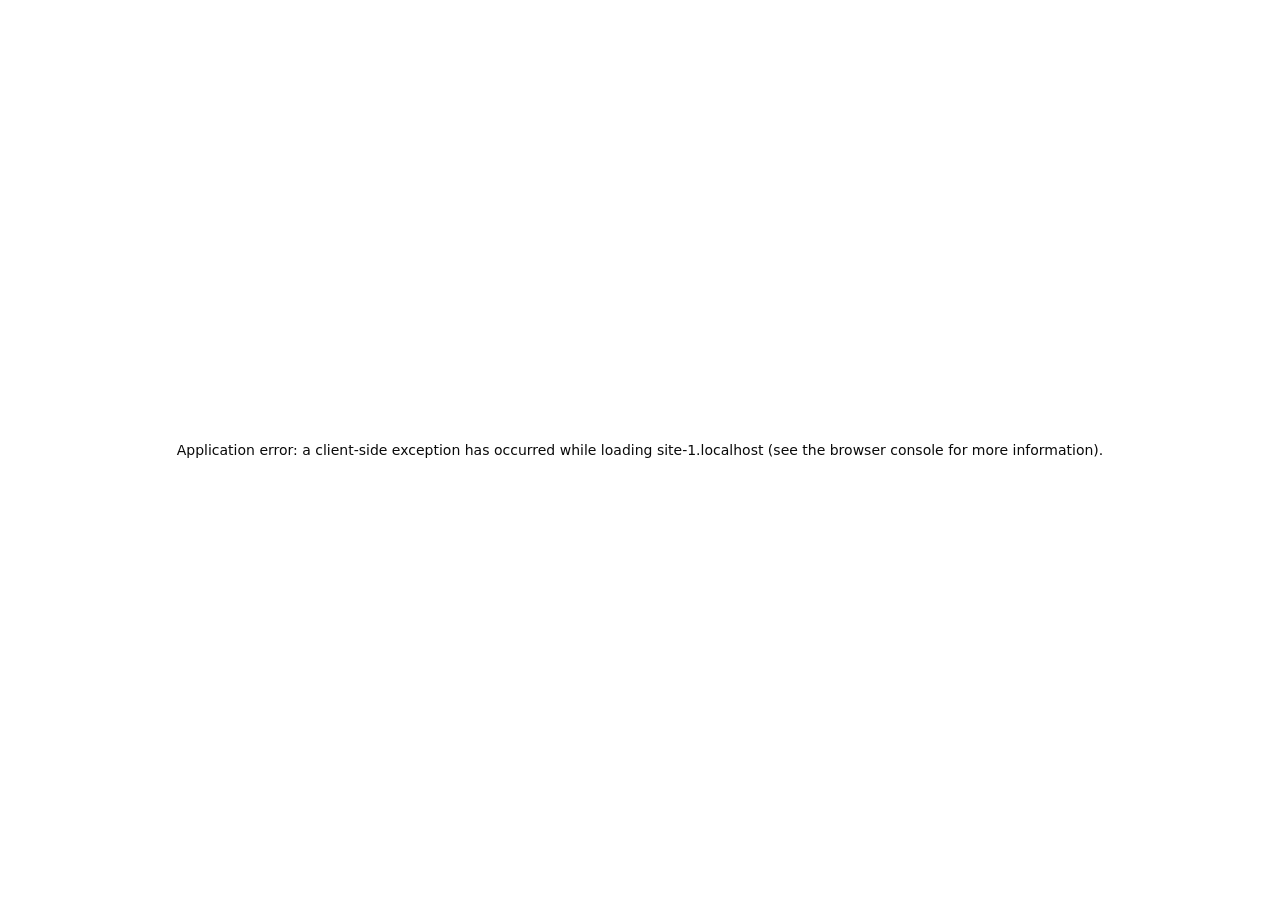
==== commit c24530b9: "Add real logos for employers and universities" ====
--- a/index.html
+++ b/index.html
@@ -1 +1 @@
-<!DOCTYPE html><!--1KgeJNxoMx6AVdhe5knId--><html lang="en"><head><meta charSet="utf-8"/><meta name="viewport" content="width=device-width, initial-scale=1"/><link rel="preload" href="/_next/static/media/797e433ab948586e-s.p.29207c2f.woff2" as="font" crossorigin="" type="font/woff2"/><link rel="preload" href="/_next/static/media/caa3a2e1cccd8315-s.p.3b6cae6d.woff2" as="font" crossorigin="" type="font/woff2"/><link rel="preload" as="image" href="/cases/no-show.png"/><link rel="preload" as="image" href="/cases/funnel.png"/><link rel="preload" as="image" href="/cases/kyc.png"/><link rel="stylesheet" href="/_next/static/chunks/fd13a64495180772.css" data-precedence="next"/><link rel="preload" as="script" fetchPriority="low" href="/_next/static/chunks/224437fcecdb9dea.js"/><script src="/_next/static/chunks/594565624a70f7ad.js" async=""></script><script src="/_next/static/chunks/f322d800278ea09f.js" async=""></script><script src="/_next/static/chunks/daeb0c231b2fce1c.js" async=""></script><script src="/_next/static/chunks/turbopack-e67e3b7f22a65bca.js" async=""></script><script src="/_next/static/chunks/2ce2d1f268afe645.js" async=""></script><script src="/_next/static/chunks/ac1a449869975b63.js" async=""></script><script src="/_next/static/chunks/aa8100d928005d19.js" async=""></script><script src="/_next/static/chunks/2916be6aba55d38b.js" async=""></script><script src="/_next/static/chunks/87638217f2288daa.js" async=""></script><script src="/_next/static/chunks/2e32b37d7c02c003.js" async=""></script><script src="/_next/static/chunks/9a3649fc3ad89380.js" async=""></script><script src="/_next/static/chunks/55c675216ecfeb52.js" async=""></script><script src="/_next/static/chunks/483a12865e0bba97.js" async=""></script><script src="/_next/static/chunks/ce3514cd2bc5dc3f.js" async=""></script><meta name="next-size-adjust" content=""/><title>Rajul Raman</title><meta name="description" content="Business Analyst · Healthcare &amp; Analytics. A physiotherapist turned analyst: I turn operational data into clear, testable recommendations."/><meta name="robots" content="index, follow"/><meta name="googlebot" content="index, follow, max-video-preview:-1, max-image-preview:large, max-snippet:-1"/><meta property="og:title" content="Rajul Raman"/><meta property="og:description" content="Business Analyst · Healthcare &amp; Analytics. A physiotherapist turned analyst: I turn operational data into clear, testable recommendations."/><meta property="og:url" content="https://rajul1raman-hash.github.io/"/><meta property="og:site_name" content="Rajul Raman"/><meta property="og:locale" content="en_US"/><meta property="og:image" content="https://rajul1raman-hash.github.io/og.png"/><meta property="og:image:width" content="1200"/><meta property="og:image:height" content="630"/><meta property="og:type" content="website"/><meta name="twitter:card" content="summary_large_image"/><meta name="twitter:title" content="Rajul Raman"/><meta name="twitter:description" content="Business Analyst · Healthcare &amp; Analytics. A physiotherapist turned analyst: I turn operational data into clear, testable recommendations."/><meta name="twitter:image" content="https://rajul1raman-hash.github.io/og.png"/><link rel="icon" href="/favicon.ico?favicon.9bfc4365.ico" sizes="64x64" type="image/x-icon"/><script src="/_next/static/chunks/a6dad97d9634a72d.js" noModule=""></script></head><body class="min-h-screen bg-background font-sans antialiased relative geist_a4f9adef-module__rTGU2W__variable geist_mono_f41124e8-module__uIW-CG__variable"><div hidden=""><!--$--><!--/$--></div><script>((a,b,c,d,e,f,g,h)=>{let i=document.documentElement,j=["light","dark"];function k(b){var c;(Array.isArray(a)?a:[a]).forEach(a=>{let c="class"===a,d=c&&f?e.map(a=>f[a]||a):e;c?(i.classList.remove(...d),i.classList.add(f&&f[b]?f[b]:b)):i.setAttribute(a,b)}),c=b,h&&j.includes(c)&&(i.style.colorScheme=c)}if(d)k(d);else try{let a=localStorage.getItem(b)||c,d=g&&"system"===a?window.matchMedia("(prefers-color-scheme: dark)").matches?"dark":"light":a;k(d)}catch(a){}})("class","theme","light",null,["light","dark"],null,true,true)</script><div class="absolute inset-0 top-0 left-0 right-0 h-[100px] overflow-hidden z-0"><div class="h-full w-full" style="mask-image:linear-gradient(to bottom, black, transparent);-webkit-mask-image:linear-gradient(to bottom, black, transparent)"><canvas class="pointer-events-none" style="width:0;height:0"></canvas></div></div><header class="hidden lg:block sticky top-0 z-40 border-b border-border/60 bg-background/80 backdrop-blur-xl"><div class="mx-auto flex h-14 max-w-6xl items-center justify-between px-10"><a href="/" class="font-semibold tracking-tight">Rajul Raman</a><nav class="flex items-center gap-7 text-sm text-muted-foreground"><a href="/#work" class="transition-colors hover:text-foreground">Work</a><a href="/#about" class="transition-colors hover:text-foreground">About</a><a href="/cases" class="transition-colors hover:text-foreground">Cases</a><a href="/Rajul_Raman_Resume.pdf" class="transition-colors hover:text-foreground">Resume</a><a href="/#contact" class="transition-colors hover:text-foreground">Contact</a></nav></div></header><div class="relative z-10 max-w-2xl lg:max-w-6xl mx-auto py-12 pb-24 sm:py-24 lg:pt-16 px-6 md:px-10"><main class="min-h-dvh flex flex-col gap-14 relative"><section id="hero"><div class="mx-auto w-full max-w-2xl lg:max-w-none space-y-8"><div class="gap-2 gap-y-6 flex flex-col md:flex-row justify-between lg:grid lg:grid-cols-12 lg:gap-x-12 lg:items-center"><div class="gap-2 flex flex-col order-2 md:order-1 lg:col-span-7 lg:gap-4"><div class="flex"><span class="inline-block text-3xl font-semibold tracking-tighter sm:text-4xl lg:text-6xl" style="opacity:0;filter:blur(8px);transform:translateY(-8px)">Hi, I&#x27;m Rajul</span></div><div class="flex"><span class="inline-block text-muted-foreground max-w-[600px] md:text-lg lg:hidden" style="opacity:0;filter:blur(8px);transform:translateY(-8px)">Business Analyst · Healthcare &amp; Analytics. A physiotherapist turned analyst: I turn operational data into clear, testable recommendations.</span></div><div class="flex"><span class="hidden lg:block text-xl font-medium text-foreground" style="opacity:0;filter:blur(8px);transform:translateY(-8px)">Business Analyst · Healthcare &amp; Analytics</span></div><div class="flex"><span class="hidden lg:block text-muted-foreground max-w-xl text-lg" style="opacity:0;filter:blur(8px);transform:translateY(-8px)">A physiotherapist turned analyst: I turn operational data into clear, testable recommendations.</span></div><div class="hidden lg:flex gap-3 pt-2" style="opacity:0;filter:blur(6px);transform:translateY(-6px)"><a class="inline-flex items-center justify-center whitespace-nowrap text-sm font-medium transition-colors focus-visible:outline-none focus-visible:ring-1 focus-visible:ring-ring disabled:pointer-events-none disabled:opacity-50 bg-primary text-primary-foreground shadow hover:bg-primary/90 h-10 rounded-md px-8" href="/cases/">View case studies</a><a href="/Rajul_Raman_Resume.pdf" download="" class="inline-flex items-center justify-center whitespace-nowrap text-sm font-medium transition-colors focus-visible:outline-none focus-visible:ring-1 focus-visible:ring-ring disabled:pointer-events-none disabled:opacity-50 border border-input bg-background shadow-sm hover:bg-accent hover:text-accent-foreground h-10 rounded-md px-8">Download resume</a></div></div><div class="order-1 md:order-2 lg:col-span-5 lg:flex lg:flex-col lg:items-center lg:gap-8"><div style="opacity:0;filter:blur(6px);transform:translateY(-6px)"><span class="relative flex shrink-0 overflow-hidden size-24 md:size-32 lg:size-70 border rounded-full shadow-lg ring-4 ring-muted"><span class="flex h-full w-full items-center justify-center rounded-full bg-muted lg:text-7xl lg:font-semibold lg:tracking-tighter">RR</span></span></div><div class="hidden lg:block w-full" style="opacity:0;filter:blur(6px);transform:translateY(-6px)"><dl class="w-full divide-y divide-border rounded-xl border"><div class="flex items-center gap-4 px-5 py-3"><dt class="w-16 flex-none text-3xl font-semibold tracking-tighter">30%</dt><dd class="min-w-0 text-sm leading-snug text-muted-foreground"><span class="block text-foreground">less manual KYC verification time</span><span class="block text-xs">imcure, redesigned workflow</span></dd></div><div class="flex items-center gap-4 px-5 py-3"><dt class="w-16 flex-none text-3xl font-semibold tracking-tighter">25%</dt><dd class="min-w-0 text-sm leading-snug text-muted-foreground"><span class="block text-foreground">less manual reporting effort</span><span class="block text-xs">imcure, Excel and Sheets MIS</span></dd></div><div class="flex items-center gap-4 px-5 py-3"><dt class="w-16 flex-none text-3xl font-semibold tracking-tighter">20%</dt><dd class="min-w-0 text-sm leading-snug text-muted-foreground"><span class="block text-foreground">less documentation time</span><span class="block text-xs">Cogniable, Excel-based tracking</span></dd></div></dl></div></div></div></div></section><div class="flex flex-col gap-14 lg:grid lg:grid-cols-12 lg:gap-x-12 lg:gap-y-16"><section id="about" class="lg:col-span-7 lg:row-start-1 min-w-0"><div class="flex min-h-0 flex-col gap-y-4"><div style="opacity:0;filter:blur(6px);transform:translateY(-6px)"><h2 class="text-xl lg:text-2xl font-bold">About</h2></div><div style="opacity:0;filter:blur(6px);transform:translateY(-6px)"><div class="prose max-w-full text-pretty font-sans leading-relaxed text-muted-foreground dark:prose-invert lg:text-[17px]"><p>I trained as a physiotherapist (<a href="/#education">BPT, Galgotias University</a>) and worked at Park Hospital and Cogniable before moving into analytics. That background taught me to start from evidence, document precisely, and explain findings to people who are not analysts. I am now completing a <a href="/#education">PGDM in Analytics at SOIL School of Business Design</a>, graduating in 2027. At imcure I redesigned a manual KYC workflow, built an Excel and Google Sheets MIS and integrated partner APIs; <a href="/#projects">three case studies below</a> show how I work, including an analysis of 110,521 real appointments in SQL. Available from April 2027.</p></div></div></div></section><section id="work" class="lg:col-span-6 lg:row-start-2 min-w-0"><div class="flex min-h-0 flex-col gap-y-6"><div style="opacity:0;filter:blur(6px);transform:translateY(-6px)"><h2 class="text-xl lg:text-2xl font-bold">Work Experience</h2></div><div style="opacity:0;filter:blur(6px);transform:translateY(-6px)"><div class="w-full grid gap-6" data-orientation="vertical"><div data-state="closed" data-orientation="vertical" class="w-full border-b-0 grid gap-2"><h3 data-orientation="vertical" data-state="closed" class="flex"><button type="button" aria-controls="radix-_R_msiautb_" aria-expanded="false" data-state="closed" data-orientation="vertical" id="radix-_R_6siautb_" class="flex flex-1 items-center justify-between text-sm font-medium text-left [&amp;[data-state=open]_svg]:rotate-180 hover:no-underline p-0 cursor-pointer transition-colors rounded-none group [&amp;&gt;svg]:hidden" data-radix-collection-item=""><div class="flex items-center gap-x-3 justify-between w-full text-left"><div class="flex items-center gap-x-3 flex-1 min-w-0"><div aria-label="imcure" class="size-8 md:size-10 border rounded-full shadow ring-2 ring-border bg-muted flex-none flex items-center justify-center font-semibold text-muted-foreground tracking-tight text-[10px] md:text-xs">IM</div><div class="flex-1 min-w-0 gap-0.5 flex flex-col"><div class="font-semibold leading-none flex items-center gap-2">imcure<span class="relative inline-flex items-center w-3.5 h-3.5"><svg xmlns="http://www.w3.org/2000/svg" width="24" height="24" viewBox="0 0 24 24" fill="none" stroke="currentColor" stroke-width="2" stroke-linecap="round" stroke-linejoin="round" class="lucide lucide-chevron-right absolute h-3.5 w-3.5 shrink-0 text-muted-foreground stroke-2 transition-all duration-300 ease-out translate-x-0 opacity-0 group-hover:translate-x-1 group-hover:opacity-100 group-data-[state=open]:opacity-0 group-data-[state=open]:translate-x-0" aria-hidden="true"><path d="m9 18 6-6-6-6"></path></svg><svg xmlns="http://www.w3.org/2000/svg" width="24" height="24" viewBox="0 0 24 24" fill="none" stroke="currentColor" stroke-width="2" stroke-linecap="round" stroke-linejoin="round" class="lucide lucide-chevron-down absolute h-3.5 w-3.5 shrink-0 text-muted-foreground stroke-2 transition-all duration-200 opacity-0 rotate-0 group-data-[state=open]:opacity-100 group-data-[state=open]:rotate-180" aria-hidden="true"><path d="m6 9 6 6 6-6"></path></svg></span></div><div class="font-sans text-sm text-muted-foreground">Business Development Intern</div></div></div><div class="flex items-center gap-1 text-xs tabular-nums text-muted-foreground text-right flex-none"><span>April 2026<!-- --> - <!-- -->June 2026</span></div></div></button></h3><div data-state="closed" id="radix-_R_msiautb_" hidden="" role="region" aria-labelledby="radix-_R_6siautb_" data-orientation="vertical" class="overflow-hidden text-sm data-[state=closed]:animate-accordion-up data-[state=open]:animate-accordion-down" style="--radix-accordion-content-height:var(--radix-collapsible-content-height);--radix-accordion-content-width:var(--radix-collapsible-content-width)"></div></div><div data-state="closed" data-orientation="vertical" class="w-full border-b-0 grid gap-2"><h3 data-orientation="vertical" data-state="closed" class="flex"><button type="button" aria-controls="radix-_R_qsiautb_" aria-expanded="false" data-state="closed" data-orientation="vertical" id="radix-_R_asiautb_" class="flex flex-1 items-center justify-between text-sm font-medium text-left [&amp;[data-state=open]_svg]:rotate-180 hover:no-underline p-0 cursor-pointer transition-colors rounded-none group [&amp;&gt;svg]:hidden" data-radix-collection-item=""><div class="flex items-center gap-x-3 justify-between w-full text-left"><div class="flex items-center gap-x-3 flex-1 min-w-0"><div aria-label="Cogniable" class="size-8 md:size-10 border rounded-full shadow ring-2 ring-border bg-muted flex-none flex items-center justify-center font-semibold text-muted-foreground tracking-tight text-[10px] md:text-xs">CG</div><div class="flex-1 min-w-0 gap-0.5 flex flex-col"><div class="font-semibold leading-none flex items-center gap-2">Cogniable<span class="relative inline-flex items-center w-3.5 h-3.5"><svg xmlns="http://www.w3.org/2000/svg" width="24" height="24" viewBox="0 0 24 24" fill="none" stroke="currentColor" stroke-width="2" stroke-linecap="round" stroke-linejoin="round" class="lucide lucide-chevron-right absolute h-3.5 w-3.5 shrink-0 text-muted-foreground stroke-2 transition-all duration-300 ease-out translate-x-0 opacity-0 group-hover:translate-x-1 group-hover:opacity-100 group-data-[state=open]:opacity-0 group-data-[state=open]:translate-x-0" aria-hidden="true"><path d="m9 18 6-6-6-6"></path></svg><svg xmlns="http://www.w3.org/2000/svg" width="24" height="24" viewBox="0 0 24 24" fill="none" stroke="currentColor" stroke-width="2" stroke-linecap="round" stroke-linejoin="round" class="lucide lucide-chevron-down absolute h-3.5 w-3.5 shrink-0 text-muted-foreground stroke-2 transition-all duration-200 opacity-0 rotate-0 group-data-[state=open]:opacity-100 group-data-[state=open]:rotate-180" aria-hidden="true"><path d="m6 9 6 6 6-6"></path></svg></span></div><div class="font-sans text-sm text-muted-foreground">Physiotherapist</div></div></div><div class="flex items-center gap-1 text-xs tabular-nums text-muted-foreground text-right flex-none"><span>April 2024<!-- --> - <!-- -->April 2025</span></div></div></button></h3><div data-state="closed" id="radix-_R_qsiautb_" hidden="" role="region" aria-labelledby="radix-_R_asiautb_" data-orientation="vertical" class="overflow-hidden text-sm data-[state=closed]:animate-accordion-up data-[state=open]:animate-accordion-down" style="--radix-accordion-content-height:var(--radix-collapsible-content-height);--radix-accordion-content-width:var(--radix-collapsible-content-width)"></div></div><div data-state="closed" data-orientation="vertical" class="w-full border-b-0 grid gap-2"><h3 data-orientation="vertical" data-state="closed" class="flex"><button type="button" aria-controls="radix-_R_usiautb_" aria-expanded="false" data-state="closed" data-orientation="vertical" id="radix-_R_esiautb_" class="flex flex-1 items-center justify-between text-sm font-medium text-left [&amp;[data-state=open]_svg]:rotate-180 hover:no-underline p-0 cursor-pointer transition-colors rounded-none group [&amp;&gt;svg]:hidden" data-radix-collection-item=""><div class="flex items-center gap-x-3 justify-between w-full text-left"><div class="flex items-center gap-x-3 flex-1 min-w-0"><div aria-label="Park Hospital" class="size-8 md:size-10 border rounded-full shadow ring-2 ring-border bg-muted flex-none flex items-center justify-center font-semibold text-muted-foreground tracking-tight text-[10px] md:text-xs">PH</div><div class="flex-1 min-w-0 gap-0.5 flex flex-col"><div class="font-semibold leading-none flex items-center gap-2">Park Hospital<span class="relative inline-flex items-center w-3.5 h-3.5"><svg xmlns="http://www.w3.org/2000/svg" width="24" height="24" viewBox="0 0 24 24" fill="none" stroke="currentColor" stroke-width="2" stroke-linecap="round" stroke-linejoin="round" class="lucide lucide-chevron-right absolute h-3.5 w-3.5 shrink-0 text-muted-foreground stroke-2 transition-all duration-300 ease-out translate-x-0 opacity-0 group-hover:translate-x-1 group-hover:opacity-100 group-data-[state=open]:opacity-0 group-data-[state=open]:translate-x-0" aria-hidden="true"><path d="m9 18 6-6-6-6"></path></svg><svg xmlns="http://www.w3.org/2000/svg" width="24" height="24" viewBox="0 0 24 24" fill="none" stroke="currentColor" stroke-width="2" stroke-linecap="round" stroke-linejoin="round" class="lucide lucide-chevron-down absolute h-3.5 w-3.5 shrink-0 text-muted-foreground stroke-2 transition-all duration-200 opacity-0 rotate-0 group-data-[state=open]:opacity-100 group-data-[state=open]:rotate-180" aria-hidden="true"><path d="m6 9 6 6 6-6"></path></svg></span></div><div class="font-sans text-sm text-muted-foreground">Intern</div></div></div><div class="flex items-center gap-1 text-xs tabular-nums text-muted-foreground text-right flex-none"><span>September 2023<!-- --> - <!-- -->March 2024</span></div></div></button></h3><div data-state="closed" id="radix-_R_usiautb_" hidden="" role="region" aria-labelledby="radix-_R_esiautb_" data-orientation="vertical" class="overflow-hidden text-sm data-[state=closed]:animate-accordion-up data-[state=open]:animate-accordion-down" style="--radix-accordion-content-height:var(--radix-collapsible-content-height);--radix-accordion-content-width:var(--radix-collapsible-content-width)"></div></div></div></div></div></section><section id="education" class="lg:col-span-6 lg:col-start-7 lg:row-start-2 min-w-0"><div class="flex min-h-0 flex-col gap-y-6"><div style="opacity:0;filter:blur(6px);transform:translateY(-6px)"><h2 class="text-xl lg:text-2xl font-bold">Education</h2></div><div class="flex flex-col gap-8"><div style="opacity:0;filter:blur(6px);transform:translateY(-6px)"><a target="_blank" rel="noopener noreferrer" class="flex items-center gap-x-3 justify-between group" href="https://www.schoolofbusinessdesign.com"><div class="flex items-center gap-x-3 flex-1 min-w-0"><div aria-hidden="true" class="size-8 md:size-10 border rounded-full shadow ring-2 ring-border bg-muted flex-none flex items-center justify-center font-semibold text-muted-foreground tracking-tight text-[8px] md:text-[10px]">SOIL</div><div class="flex-1 min-w-0 flex flex-col gap-0.5"><div class="font-semibold leading-none flex items-center gap-2">SOIL School of Business Design<svg xmlns="http://www.w3.org/2000/svg" width="24" height="24" viewBox="0 0 24 24" fill="none" stroke="currentColor" stroke-width="2" stroke-linecap="round" stroke-linejoin="round" class="lucide lucide-arrow-up-right h-3.5 w-3.5 text-muted-foreground opacity-0 -translate-x-2 group-hover:opacity-100 group-hover:translate-x-0 transition-all duration-200" aria-hidden="true"><path d="M7 7h10v10"></path><path d="M7 17 17 7"></path></svg></div><div class="font-sans text-sm text-muted-foreground">PGDM (Analytics), Gurgaon. Graduating 2027</div></div></div><div class="flex items-center gap-1 text-xs tabular-nums text-muted-foreground text-right flex-none"><span>2025<!-- --> - <!-- -->2027</span></div></a></div><div style="opacity:0;filter:blur(6px);transform:translateY(-6px)"><a target="_blank" rel="noopener noreferrer" class="flex items-center gap-x-3 justify-between group" href="https://www.galgotiasuniversity.edu.in"><div class="flex items-center gap-x-3 flex-1 min-w-0"><div aria-hidden="true" class="size-8 md:size-10 border rounded-full shadow ring-2 ring-border bg-muted flex-none flex items-center justify-center font-semibold text-muted-foreground tracking-tight text-[10px] md:text-xs">GU</div><div class="flex-1 min-w-0 flex flex-col gap-0.5"><div class="font-semibold leading-none flex items-center gap-2">Galgotias University<svg xmlns="http://www.w3.org/2000/svg" width="24" height="24" viewBox="0 0 24 24" fill="none" stroke="currentColor" stroke-width="2" stroke-linecap="round" stroke-linejoin="round" class="lucide lucide-arrow-up-right h-3.5 w-3.5 text-muted-foreground opacity-0 -translate-x-2 group-hover:opacity-100 group-hover:translate-x-0 transition-all duration-200" aria-hidden="true"><path d="M7 7h10v10"></path><path d="M7 17 17 7"></path></svg></div><div class="font-sans text-sm text-muted-foreground">Bachelor of Physiotherapy (BPT), 76.4%</div></div></div><div class="flex items-center gap-1 text-xs tabular-nums text-muted-foreground text-right flex-none"><span>2019<!-- --> - <!-- -->2023</span></div></a></div></div></div></section><section id="skills" class="lg:col-span-5 lg:col-start-8 lg:row-start-1 min-w-0"><div class="flex min-h-0 flex-col gap-y-4"><div style="opacity:0;filter:blur(6px);transform:translateY(-6px)"><h2 class="text-xl lg:text-2xl font-bold">Skills</h2></div><div class="flex flex-wrap gap-2"><div style="opacity:0;filter:blur(6px);transform:translateY(-6px)"><div class="border bg-background border-border ring-2 ring-border/20 rounded-xl h-8 w-fit px-4 flex items-center gap-2"><span class="text-foreground text-sm font-medium">SQL</span></div></div><div style="opacity:0;filter:blur(6px);transform:translateY(-6px)"><div class="border bg-background border-border ring-2 ring-border/20 rounded-xl h-8 w-fit px-4 flex items-center gap-2"><span class="text-foreground text-sm font-medium">Excel</span></div></div><div style="opacity:0;filter:blur(6px);transform:translateY(-6px)"><div class="border bg-background border-border ring-2 ring-border/20 rounded-xl h-8 w-fit px-4 flex items-center gap-2"><span class="text-foreground text-sm font-medium">Power BI</span></div></div><div style="opacity:0;filter:blur(6px);transform:translateY(-6px)"><div class="border bg-background border-border ring-2 ring-border/20 rounded-xl h-8 w-fit px-4 flex items-center gap-2"><span class="text-foreground text-sm font-medium">Google Sheets</span></div></div><div style="opacity:0;filter:blur(6px);transform:translateY(-6px)"><div class="border bg-background border-border ring-2 ring-border/20 rounded-xl h-8 w-fit px-4 flex items-center gap-2"><span class="text-foreground text-sm font-medium">Python (coursework)</span></div></div><div style="opacity:0;filter:blur(6px);transform:translateY(-6px)"><div class="border bg-background border-border ring-2 ring-border/20 rounded-xl h-8 w-fit px-4 flex items-center gap-2"><span class="text-foreground text-sm font-medium">R (coursework)</span></div></div><div style="opacity:0;filter:blur(6px);transform:translateY(-6px)"><div class="border bg-background border-border ring-2 ring-border/20 rounded-xl h-8 w-fit px-4 flex items-center gap-2"><span class="text-foreground text-sm font-medium">PowerPoint</span></div></div><div style="opacity:0;filter:blur(6px);transform:translateY(-6px)"><div class="border bg-background border-border ring-2 ring-border/20 rounded-xl h-8 w-fit px-4 flex items-center gap-2"><span class="text-foreground text-sm font-medium">Requirements &amp; BRDs</span></div></div><div style="opacity:0;filter:blur(6px);transform:translateY(-6px)"><div class="border bg-background border-border ring-2 ring-border/20 rounded-xl h-8 w-fit px-4 flex items-center gap-2"><span class="text-foreground text-sm font-medium">User stories</span></div></div><div style="opacity:0;filter:blur(6px);transform:translateY(-6px)"><div class="border bg-background border-border ring-2 ring-border/20 rounded-xl h-8 w-fit px-4 flex items-center gap-2"><span class="text-foreground text-sm font-medium">Process mapping</span></div></div><div style="opacity:0;filter:blur(6px);transform:translateY(-6px)"><div class="border bg-background border-border ring-2 ring-border/20 rounded-xl h-8 w-fit px-4 flex items-center gap-2"><span class="text-foreground text-sm font-medium">KPI reporting</span></div></div><div style="opacity:0;filter:blur(6px);transform:translateY(-6px)"><div class="border bg-background border-border ring-2 ring-border/20 rounded-xl h-8 w-fit px-4 flex items-center gap-2"><span class="text-foreground text-sm font-medium">Stakeholder management</span></div></div></div></div></section></div><section id="projects"><div style="opacity:0;filter:blur(6px);transform:translateY(-6px)"><section id="projects"><div class="flex min-h-0 flex-col gap-y-8"><div class="flex flex-col gap-y-4 items-center justify-center"><div class="flex items-center w-full"><div class="flex-1 h-px bg-linear-to-r from-transparent from-5% via-border via-95% to-transparent"></div><div class="border bg-primary z-10 rounded-xl px-4 py-1"><span class="text-background text-sm font-medium">Case studies</span></div><div class="flex-1 h-px bg-linear-to-l from-transparent from-5% via-border via-95% to-transparent"></div></div><div class="flex flex-col gap-y-3 items-center justify-center"><h2 class="text-3xl font-bold tracking-tighter sm:text-4xl lg:text-5xl">Three case studies</h2><p class="text-muted-foreground md:text-lg/relaxed lg:text-base/relaxed xl:text-lg/relaxed text-balance text-center">Each goes from question to recommendation. One is built on a real public dataset; the other two are labelled synthetic and anonymised.</p></div></div><div class="grid grid-cols-1 gap-3 sm:grid-cols-2 lg:grid-cols-3 lg:gap-5 auto-rows-fr"><div class="h-full" style="opacity:0;filter:blur(6px);transform:translateY(-6px)"><div class="flex flex-col h-full border border-border rounded-xl overflow-hidden hover:ring-2 cursor-pointer hover:ring-muted transition-all duration-200"><div class="relative shrink-0"><a class="block" href="/cases/no-show-analysis/"><img src="/cases/no-show.png" alt="Where do outpatient no-shows come from?" class="w-full h-48 object-cover"/></a><div class="absolute top-2 right-2 flex flex-wrap gap-2"><a href="/cases/no-show-analysis/"><div class="rounded-md border px-2.5 py-0.5 font-semibold transition-colors focus:outline-none focus:ring-2 focus:ring-ring focus:ring-offset-2 border-transparent shadow flex items-center gap-1.5 text-xs bg-black text-white hover:bg-black/90"><svg xmlns="http://www.w3.org/2000/svg" width="24" height="24" viewBox="0 0 24 24" fill="none" stroke="currentColor" stroke-width="2" stroke-linecap="round" stroke-linejoin="round" class="lucide lucide-globe size-3" aria-hidden="true"><circle cx="12" cy="12" r="10"></circle><path d="M12 2a14.5 14.5 0 0 0 0 20 14.5 14.5 0 0 0 0-20"></path><path d="M2 12h20"></path></svg>Case study</div></a><a target="_blank" rel="noopener noreferrer" href="https://www.kaggle.com/datasets/joniarroba/noshowappointments"><div class="rounded-md border px-2.5 py-0.5 font-semibold transition-colors focus:outline-none focus:ring-2 focus:ring-ring focus:ring-offset-2 border-transparent shadow flex items-center gap-1.5 text-xs bg-black text-white hover:bg-black/90"><svg xmlns="http://www.w3.org/2000/svg" width="24" height="24" viewBox="0 0 24 24" fill="none" stroke="currentColor" stroke-width="2" stroke-linecap="round" stroke-linejoin="round" class="lucide lucide-globe size-3" aria-hidden="true"><circle cx="12" cy="12" r="10"></circle><path d="M12 2a14.5 14.5 0 0 0 0 20 14.5 14.5 0 0 0 0-20"></path><path d="M2 12h20"></path></svg>Dataset</div></a></div></div><div class="p-6 flex flex-col gap-3 flex-1"><div class="flex items-start justify-between gap-2"><div class="flex flex-col gap-1"><h3 class="font-semibold">Where do outpatient no-shows come from?</h3><time class="text-xs text-muted-foreground">Real public data · 110,521 appointments</time></div><a class="text-muted-foreground hover:text-foreground transition-colors focus-visible:outline-none focus-visible:ring-2 focus-visible:ring-ring focus-visible:ring-offset-2 rounded-sm" aria-label="Open Where do outpatient no-shows come from?" href="/cases/no-show-analysis/"><svg xmlns="http://www.w3.org/2000/svg" width="24" height="24" viewBox="0 0 24 24" fill="none" stroke="currentColor" stroke-width="2" stroke-linecap="round" stroke-linejoin="round" class="lucide lucide-arrow-up-right h-4 w-4" aria-hidden="true"><path d="M7 7h10v10"></path><path d="M7 17 17 7"></path></svg></a></div><div class="text-xs flex-1 prose max-w-full text-pretty font-sans leading-relaxed text-muted-foreground dark:prose-invert"><p>A SQL analysis of real outpatient appointments: the no-show rate rises from 4.6% (same day) to 33.0% (booked 31+ days ahead), and bookings made 8+ days ahead drive 57% of all no-shows. Includes the SMS confounder, charts and tested recommendations.</p></div><div class="flex flex-wrap gap-1 mt-auto"><div class="inline-flex items-center rounded-md py-0.5 transition-colors focus:outline-none focus:ring-2 focus:ring-ring focus:ring-offset-2 text-foreground text-[11px] font-medium border border-border h-6 w-fit px-2">SQL</div><div class="inline-flex items-center rounded-md py-0.5 transition-colors focus:outline-none focus:ring-2 focus:ring-ring focus:ring-offset-2 text-foreground text-[11px] font-medium border border-border h-6 w-fit px-2">SQLite</div><div class="inline-flex items-center rounded-md py-0.5 transition-colors focus:outline-none focus:ring-2 focus:ring-ring focus:ring-offset-2 text-foreground text-[11px] font-medium border border-border h-6 w-fit px-2">Healthcare operations</div><div class="inline-flex items-center rounded-md py-0.5 transition-colors focus:outline-none focus:ring-2 focus:ring-ring focus:ring-offset-2 text-foreground text-[11px] font-medium border border-border h-6 w-fit px-2">Real data</div></div></div></div></div><div class="h-full" style="opacity:0;filter:blur(6px);transform:translateY(-6px)"><div class="flex flex-col h-full border border-border rounded-xl overflow-hidden hover:ring-2 cursor-pointer hover:ring-muted transition-all duration-200"><div class="relative shrink-0"><a class="block" href="/cases/ecommerce-funnel-analysis/"><img src="/cases/funnel.png" alt="Finding the leak in an e-pharmacy funnel" class="w-full h-48 object-cover"/></a><div class="absolute top-2 right-2 flex flex-wrap gap-2"><a href="/cases/ecommerce-funnel-analysis/"><div class="rounded-md border px-2.5 py-0.5 font-semibold transition-colors focus:outline-none focus:ring-2 focus:ring-ring focus:ring-offset-2 border-transparent shadow flex items-center gap-1.5 text-xs bg-black text-white hover:bg-black/90"><svg xmlns="http://www.w3.org/2000/svg" width="24" height="24" viewBox="0 0 24 24" fill="none" stroke="currentColor" stroke-width="2" stroke-linecap="round" stroke-linejoin="round" class="lucide lucide-globe size-3" aria-hidden="true"><circle cx="12" cy="12" r="10"></circle><path d="M12 2a14.5 14.5 0 0 0 0 20 14.5 14.5 0 0 0 0-20"></path><path d="M2 12h20"></path></svg>Case study</div></a></div></div><div class="p-6 flex flex-col gap-3 flex-1"><div class="flex items-start justify-between gap-2"><div class="flex flex-col gap-1"><h3 class="font-semibold">Finding the leak in an e-pharmacy funnel</h3><time class="text-xs text-muted-foreground">Synthetic data</time></div><a class="text-muted-foreground hover:text-foreground transition-colors focus-visible:outline-none focus-visible:ring-2 focus-visible:ring-ring focus-visible:ring-offset-2 rounded-sm" aria-label="Open Finding the leak in an e-pharmacy funnel" href="/cases/ecommerce-funnel-analysis/"><svg xmlns="http://www.w3.org/2000/svg" width="24" height="24" viewBox="0 0 24 24" fill="none" stroke="currentColor" stroke-width="2" stroke-linecap="round" stroke-linejoin="round" class="lucide lucide-arrow-up-right h-4 w-4" aria-hidden="true"><path d="M7 7h10v10"></path><path d="M7 17 17 7"></path></svg></a></div><div class="text-xs flex-1 prose max-w-full text-pretty font-sans leading-relaxed text-muted-foreground dark:prose-invert"><p>Funnel and cohort analysis in SQL: 62% of carts never reach checkout. Lifting cart-to-checkout to 48% would add about 27% more orders on the same traffic (scenario). All numbers are synthetic and labelled as such.</p></div><div class="flex flex-wrap gap-1 mt-auto"><div class="inline-flex items-center rounded-md py-0.5 transition-colors focus:outline-none focus:ring-2 focus:ring-ring focus:ring-offset-2 text-foreground text-[11px] font-medium border border-border h-6 w-fit px-2">SQL</div><div class="inline-flex items-center rounded-md py-0.5 transition-colors focus:outline-none focus:ring-2 focus:ring-ring focus:ring-offset-2 text-foreground text-[11px] font-medium border border-border h-6 w-fit px-2">Funnel analysis</div><div class="inline-flex items-center rounded-md py-0.5 transition-colors focus:outline-none focus:ring-2 focus:ring-ring focus:ring-offset-2 text-foreground text-[11px] font-medium border border-border h-6 w-fit px-2">Cohorts</div><div class="inline-flex items-center rounded-md py-0.5 transition-colors focus:outline-none focus:ring-2 focus:ring-ring focus:ring-offset-2 text-foreground text-[11px] font-medium border border-border h-6 w-fit px-2">Synthetic data</div></div></div></div></div><div class="h-full" style="opacity:0;filter:blur(6px);transform:translateY(-6px)"><div class="flex flex-col h-full border border-border rounded-xl overflow-hidden hover:ring-2 cursor-pointer hover:ring-muted transition-all duration-200"><div class="relative shrink-0"><a class="block" href="/cases/kyc-onboarding-redesign/"><img src="/cases/kyc.png" alt="Redesigning manual KYC onboarding" class="w-full h-48 object-cover"/></a><div class="absolute top-2 right-2 flex flex-wrap gap-2"><a href="/cases/kyc-onboarding-redesign/"><div class="rounded-md border px-2.5 py-0.5 font-semibold transition-colors focus:outline-none focus:ring-2 focus:ring-ring focus:ring-offset-2 border-transparent shadow flex items-center gap-1.5 text-xs bg-black text-white hover:bg-black/90"><svg xmlns="http://www.w3.org/2000/svg" width="24" height="24" viewBox="0 0 24 24" fill="none" stroke="currentColor" stroke-width="2" stroke-linecap="round" stroke-linejoin="round" class="lucide lucide-globe size-3" aria-hidden="true"><circle cx="12" cy="12" r="10"></circle><path d="M12 2a14.5 14.5 0 0 0 0 20 14.5 14.5 0 0 0 0-20"></path><path d="M2 12h20"></path></svg>Case study</div></a></div></div><div class="p-6 flex flex-col gap-3 flex-1"><div class="flex items-start justify-between gap-2"><div class="flex flex-col gap-1"><h3 class="font-semibold">Redesigning manual KYC onboarding</h3><time class="text-xs text-muted-foreground">Anonymised · imcure</time></div><a class="text-muted-foreground hover:text-foreground transition-colors focus-visible:outline-none focus-visible:ring-2 focus-visible:ring-ring focus-visible:ring-offset-2 rounded-sm" aria-label="Open Redesigning manual KYC onboarding" href="/cases/kyc-onboarding-redesign/"><svg xmlns="http://www.w3.org/2000/svg" width="24" height="24" viewBox="0 0 24 24" fill="none" stroke="currentColor" stroke-width="2" stroke-linecap="round" stroke-linejoin="round" class="lucide lucide-arrow-up-right h-4 w-4" aria-hidden="true"><path d="M7 7h10v10"></path><path d="M7 17 17 7"></path></svg></a></div><div class="text-xs flex-1 prose max-w-full text-pretty font-sans leading-relaxed text-muted-foreground dark:prose-invert"><p>As-is and to-be process maps, a requirements excerpt and five user stories for a KYC redesign. Manual verification time fell 30% at imcure (measured); all other figures are labelled assumptions.</p></div><div class="flex flex-wrap gap-1 mt-auto"><div class="inline-flex items-center rounded-md py-0.5 transition-colors focus:outline-none focus:ring-2 focus:ring-ring focus:ring-offset-2 text-foreground text-[11px] font-medium border border-border h-6 w-fit px-2">Process mapping</div><div class="inline-flex items-center rounded-md py-0.5 transition-colors focus:outline-none focus:ring-2 focus:ring-ring focus:ring-offset-2 text-foreground text-[11px] font-medium border border-border h-6 w-fit px-2">BRD</div><div class="inline-flex items-center rounded-md py-0.5 transition-colors focus:outline-none focus:ring-2 focus:ring-ring focus:ring-offset-2 text-foreground text-[11px] font-medium border border-border h-6 w-fit px-2">User stories</div><div class="inline-flex items-center rounded-md py-0.5 transition-colors focus:outline-none focus:ring-2 focus:ring-ring focus:ring-offset-2 text-foreground text-[11px] font-medium border border-border h-6 w-fit px-2">Anonymised</div></div></div></div></div></div></div></section></div></section><section id="publications"><div class="flex min-h-0 flex-col gap-y-6"><div style="opacity:0;filter:blur(6px);transform:translateY(-6px)"><h2 class="text-xl lg:text-2xl font-bold">Publication &amp; certifications</h2></div><div class="grid grid-cols-1 gap-6 lg:grid-cols-2 lg:gap-x-12"><div class="lg:col-span-2" style="opacity:0;filter:blur(6px);transform:translateY(-6px)"><a target="_blank" rel="noopener noreferrer" class="flex items-start gap-x-3 justify-between group" href="https://doi.org/10.9790/0853-2405047179"><div class="flex-1 min-w-0 flex flex-col gap-1"><div class="font-semibold leading-snug flex items-center gap-2">Prevalence of Adolescent Idiopathic Scoliosis Among School Students<svg xmlns="http://www.w3.org/2000/svg" width="24" height="24" viewBox="0 0 24 24" fill="none" stroke="currentColor" stroke-width="2" stroke-linecap="round" stroke-linejoin="round" class="lucide lucide-arrow-up-right h-3.5 w-3.5 shrink-0 text-muted-foreground opacity-0 -translate-x-2 group-hover:opacity-100 group-hover:translate-x-0 transition-all duration-200" aria-hidden="true"><path d="M7 7h10v10"></path><path d="M7 17 17 7"></path></svg></div><div class="font-sans text-sm text-muted-foreground">IOSR Journal of Dental and Medical Sciences, Vol. 24, Issue 5, pp. 71-79. Cross-sectional screening of 205 students (ages 11-17) using the Adams forward bend test and scoliometer; 17 students showed signs of scoliosis.</div></div><span class="text-xs text-muted-foreground flex-none mt-0.5">Publication</span></a></div><div class="" style="opacity:0;filter:blur(6px);transform:translateY(-6px)"><div class="flex items-start gap-x-3 justify-between group"><div class="flex-1 min-w-0 flex flex-col gap-1"><div class="font-semibold leading-snug flex items-center gap-2">IBM Data Fundamentals</div><div class="font-sans text-sm text-muted-foreground">Data analysis, SQL and visualisation (2025).</div></div><span class="text-xs text-muted-foreground flex-none mt-0.5">Certification</span></div></div><div class="" style="opacity:0;filter:blur(6px);transform:translateY(-6px)"><div class="flex items-start gap-x-3 justify-between group"><div class="flex-1 min-w-0 flex flex-col gap-1"><div class="font-semibold leading-snug flex items-center gap-2">Getting Started with Power BI</div><div class="font-sans text-sm text-muted-foreground">LinkedIn Learning (2025).</div></div><span class="text-xs text-muted-foreground flex-none mt-0.5">Certification</span></div></div></div></div></section><section id="contact"><div class="mx-auto w-full max-w-2xl" style="opacity:0;filter:blur(6px);transform:translateY(-6px)"><div class="border rounded-xl p-10 relative"><div class="absolute -top-4 border bg-primary z-10 rounded-xl px-4 py-1 left-1/2 -translate-x-1/2"><span class="text-background text-sm font-medium">Contact</span></div><div class="absolute inset-0 top-0 left-0 right-0 h-1/2 rounded-xl overflow-hidden"><div class="h-full w-full" style="mask-image:linear-gradient(to bottom, black, transparent);-webkit-mask-image:linear-gradient(to bottom, black, transparent)"><canvas class="pointer-events-none" style="width:0;height:0"></canvas></div></div><div class="relative flex flex-col items-center gap-4 text-center"><h2 class="text-3xl font-bold tracking-tighter sm:text-5xl">Get in Touch</h2><p class="mx-auto max-w-lg text-muted-foreground text-balance">Want to chat? Email me at<!-- --> <a class="text-blue-500 hover:underline underline-offset-4 focus-visible:outline-none focus-visible:ring-2 focus-visible:ring-ring focus-visible:ring-offset-2 rounded-sm" href="mailto:rajul1raman@gmail.com">rajul1raman@gmail.com</a> <!-- -->or connect on<!-- --> <a target="_blank" rel="noopener noreferrer" class="text-blue-500 hover:underline underline-offset-4 focus-visible:outline-none focus-visible:ring-2 focus-visible:ring-ring focus-visible:ring-offset-2 rounded-sm" href="https://www.linkedin.com/in/rajul-raman-803521123">LinkedIn</a>. Available from April 2027.</p></div></div></div></section></main><!--$--><!--/$--></div><div class="pointer-events-none fixed inset-x-0 bottom-4 z-30"><div class="items-end justify-center overflow-visible rounded-full z-50 pointer-events-auto relative h-14 p-2 w-fit mx-auto flex gap-2 border bg-card/90 backdrop-blur-3xl shadow-[0_0_10px_3px] shadow-primary/5"><a href="/" data-state="closed"><div class="relative flex aspect-square items-center justify-center shrink-0 rounded-3xl cursor-pointer size-full bg-background p-0 text-muted-foreground hover:text-foreground hover:bg-muted backdrop-blur-3xl border border-border transition-colors" style="width:40px;height:40px"><div class="flex items-center justify-center" style="width:20px;height:20px"><svg xmlns="http://www.w3.org/2000/svg" width="24" height="24" viewBox="0 0 24 24" fill="none" stroke="currentColor" stroke-width="2" stroke-linecap="round" stroke-linejoin="round" class="lucide lucide-house size-full rounded-sm overflow-hidden object-contain" aria-hidden="true"><path d="M15 21v-8a1 1 0 0 0-1-1h-4a1 1 0 0 0-1 1v8"></path><path d="M3 10a2 2 0 0 1 .709-1.528l7-6a2 2 0 0 1 2.582 0l7 6A2 2 0 0 1 21 10v9a2 2 0 0 1-2 2H5a2 2 0 0 1-2-2z"></path></svg></div></div></a><a href="/cases" data-state="closed"><div class="relative flex aspect-square items-center justify-center shrink-0 rounded-3xl cursor-pointer size-full bg-background p-0 text-muted-foreground hover:text-foreground hover:bg-muted backdrop-blur-3xl border border-border transition-colors" style="width:40px;height:40px"><div class="flex items-center justify-center" style="width:20px;height:20px"><svg xmlns="http://www.w3.org/2000/svg" width="24" height="24" viewBox="0 0 24 24" fill="none" stroke="currentColor" stroke-width="2" stroke-linecap="round" stroke-linejoin="round" class="lucide lucide-notebook size-full rounded-sm overflow-hidden object-contain" aria-hidden="true"><path d="M2 6h4"></path><path d="M2 10h4"></path><path d="M2 14h4"></path><path d="M2 18h4"></path><rect width="16" height="20" x="4" y="2" rx="2"></rect><path d="M16 2v20"></path></svg></div></div></a><a href="/Rajul_Raman_Resume.pdf" data-state="closed"><div class="relative flex aspect-square items-center justify-center shrink-0 rounded-3xl cursor-pointer size-full bg-background p-0 text-muted-foreground hover:text-foreground hover:bg-muted backdrop-blur-3xl border border-border transition-colors" style="width:40px;height:40px"><div class="flex items-center justify-center" style="width:20px;height:20px"><svg xmlns="http://www.w3.org/2000/svg" width="24" height="24" viewBox="0 0 24 24" fill="none" stroke="currentColor" stroke-width="2" stroke-linecap="round" stroke-linejoin="round" class="lucide lucide-file-text size-full rounded-sm overflow-hidden object-contain" aria-hidden="true"><path d="M6 22a2 2 0 0 1-2-2V4a2 2 0 0 1 2-2h8a2.4 2.4 0 0 1 1.704.706l3.588 3.588A2.4 2.4 0 0 1 20 8v12a2 2 0 0 1-2 2z"></path><path d="M14 2v5a1 1 0 0 0 1 1h5"></path><path d="M10 9H8"></path><path d="M16 13H8"></path><path d="M16 17H8"></path></svg></div></div></a><div data-orientation="vertical" role="none" class="shrink-0 h-2/3 m-auto w-px bg-border"></div><a href="https://www.linkedin.com/in/rajul-raman-803521123" target="_blank" rel="noopener noreferrer" data-state="closed"><div class="relative flex aspect-square items-center justify-center shrink-0 rounded-3xl cursor-pointer size-full bg-background p-0 text-muted-foreground hover:text-foreground hover:bg-muted backdrop-blur-3xl border border-border transition-colors" style="width:40px;height:40px"><div class="flex items-center justify-center" style="width:20px;height:20px"><svg viewBox="0 0 24 24" xmlns="http://www.w3.org/2000/svg" class="size-full rounded-sm overflow-hidden object-contain"><title>LinkedIn</title><path fill="currentColor" d="M20.447 20.452h-3.554v-5.569c0-1.328-.027-3.037-1.852-3.037-1.853 0-2.136 1.445-2.136 2.939v5.667H9.351V9h3.414v1.561h.046c.477-.9 1.637-1.85 3.37-1.85 3.601 0 4.267 2.37 4.267 5.455v6.286zM5.337 7.433c-1.144 0-2.063-.926-2.063-2.065 0-1.138.92-2.063 2.063-2.063 1.14 0 2.064.925 2.064 2.063 0 1.139-.925 2.065-2.064 2.065zm1.782 13.019H3.555V9h3.564v11.452zM22.225 0H1.771C.792 0 0 .774 0 1.729v20.542C0 23.227.792 24 1.771 24h20.451C23.2 24 24 23.227 24 22.271V1.729C24 .774 23.2 0 22.222 0h.003z"></path></svg></div></div></a><a href="mailto:rajul1raman@gmail.com" data-state="closed"><div class="relative flex aspect-square items-center justify-center shrink-0 rounded-3xl cursor-pointer size-full bg-background p-0 text-muted-foreground hover:text-foreground hover:bg-muted backdrop-blur-3xl border border-border transition-colors" style="width:40px;height:40px"><div class="flex items-center justify-center" style="width:20px;height:20px"><svg xmlns="http://www.w3.org/2000/svg" width="24" height="24" viewBox="0 0 24 24" fill="none" stroke="currentColor" stroke-width="2" stroke-linecap="round" stroke-linejoin="round" class="lucide lucide-mail size-full rounded-sm overflow-hidden object-contain" aria-hidden="true"><path d="m22 7-8.991 5.727a2 2 0 0 1-2.009 0L2 7"></path><rect x="2" y="4" width="20" height="16" rx="2"></rect></svg></div></div></a><div data-orientation="vertical" role="none" class="shrink-0 h-2/3 m-auto w-px bg-border"></div><div class="relative flex aspect-square items-center justify-center shrink-0 rounded-3xl cursor-pointer size-full bg-background p-0 text-muted-foreground hover:text-foreground hover:bg-muted backdrop-blur-3xl border border-border transition-colors" style="width:40px;height:40px"><div class="flex items-center justify-center" style="width:20px;height:20px"><button class="inline-flex items-center justify-center whitespace-nowrap text-sm font-medium transition-colors focus-visible:outline-none focus-visible:ring-1 focus-visible:ring-ring disabled:pointer-events-none disabled:opacity-50 text-primary underline-offset-4 hover:underline rounded-full size-full cursor-pointer" type="button"><svg width="15" height="15" viewBox="0 0 15 15" fill="none" xmlns="http://www.w3.org/2000/svg" class="h-full w-full"><path d="M7.5 0C7.77614 0 8 0.223858 8 0.5V2.5C8 2.77614 7.77614 3 7.5 3C7.22386 3 7 2.77614 7 2.5V0.5C7 0.223858 7.22386 0 7.5 0ZM2.1967 2.1967C2.39196 2.00144 2.70854 2.00144 2.90381 2.1967L4.31802 3.61091C4.51328 3.80617 4.51328 4.12276 4.31802 4.31802C4.12276 4.51328 3.80617 4.51328 3.61091 4.31802L2.1967 2.90381C2.00144 2.70854 2.00144 2.39196 2.1967 2.1967ZM0.5 7C0.223858 7 0 7.22386 0 7.5C0 7.77614 0.223858 8 0.5 8H2.5C2.77614 8 3 7.77614 3 7.5C3 7.22386 2.77614 7 2.5 7H0.5ZM2.1967 12.8033C2.00144 12.608 2.00144 12.2915 2.1967 12.0962L3.61091 10.682C3.80617 10.4867 4.12276 10.4867 4.31802 10.682C4.51328 10.8772 4.51328 11.1938 4.31802 11.3891L2.90381 12.8033C2.70854 12.9986 2.39196 12.9986 2.1967 12.8033ZM12.5 7C12.2239 7 12 7.22386 12 7.5C12 7.77614 12.2239 8 12.5 8H14.5C14.7761 8 15 7.77614 15 7.5C15 7.22386 14.7761 7 14.5 7H12.5ZM10.682 4.31802C10.4867 4.12276 10.4867 3.80617 10.682 3.61091L12.0962 2.1967C12.2915 2.00144 12.608 2.00144 12.8033 2.1967C12.9986 2.39196 12.9986 2.70854 12.8033 2.90381L11.3891 4.31802C11.1938 4.51328 10.8772 4.51328 10.682 4.31802ZM8 12.5C8 12.2239 7.77614 12 7.5 12C7.22386 12 7 12.2239 7 12.5V14.5C7 14.7761 7.22386 15 7.5 15C7.77614 15 8 14.7761 8 14.5V12.5ZM10.682 10.682C10.8772 10.4867 11.1938 10.4867 11.3891 10.682L12.8033 12.0962C12.9986 12.2915 12.9986 12.608 12.8033 12.8033C12.608 12.9986 12.2915 12.9986 12.0962 12.8033L10.682 11.3891C10.4867 11.1938 10.4867 10.8772 10.682 10.682ZM5.5 7.5C5.5 6.39543 6.39543 5.5 7.5 5.5C8.60457 5.5 9.5 6.39543 9.5 7.5C9.5 8.60457 8.60457 9.5 7.5 9.5C6.39543 9.5 5.5 8.60457 5.5 7.5ZM7.5 4.5C5.84315 4.5 4.5 5.84315 4.5 7.5C4.5 9.15685 5.84315 10.5 7.5 10.5C9.15685 10.5 10.5 9.15685 10.5 7.5C10.5 5.84315 9.15685 4.5 7.5 4.5Z" fill="currentColor" fill-rule="evenodd" clip-rule="evenodd"></path></svg><svg width="15" height="15" viewBox="0 0 15 15" fill="none" xmlns="http://www.w3.org/2000/svg" class="hidden h-full w-full"><path d="M2.89998 0.499976C2.89998 0.279062 2.72089 0.0999756 2.49998 0.0999756C2.27906 0.0999756 2.09998 0.279062 2.09998 0.499976V1.09998H1.49998C1.27906 1.09998 1.09998 1.27906 1.09998 1.49998C1.09998 1.72089 1.27906 1.89998 1.49998 1.89998H2.09998V2.49998C2.09998 2.72089 2.27906 2.89998 2.49998 2.89998C2.72089 2.89998 2.89998 2.72089 2.89998 2.49998V1.89998H3.49998C3.72089 1.89998 3.89998 1.72089 3.89998 1.49998C3.89998 1.27906 3.72089 1.09998 3.49998 1.09998H2.89998V0.499976ZM5.89998 3.49998C5.89998 3.27906 5.72089 3.09998 5.49998 3.09998C5.27906 3.09998 5.09998 3.27906 5.09998 3.49998V4.09998H4.49998C4.27906 4.09998 4.09998 4.27906 4.09998 4.49998C4.09998 4.72089 4.27906 4.89998 4.49998 4.89998H5.09998V5.49998C5.09998 5.72089 5.27906 5.89998 5.49998 5.89998C5.72089 5.89998 5.89998 5.72089 5.89998 5.49998V4.89998H6.49998C6.72089 4.89998 6.89998 4.72089 6.89998 4.49998C6.89998 4.27906 6.72089 4.09998 6.49998 4.09998H5.89998V3.49998ZM1.89998 6.49998C1.89998 6.27906 1.72089 6.09998 1.49998 6.09998C1.27906 6.09998 1.09998 6.27906 1.09998 6.49998V7.09998H0.499976C0.279062 7.09998 0.0999756 7.27906 0.0999756 7.49998C0.0999756 7.72089 0.279062 7.89998 0.499976 7.89998H1.09998V8.49998C1.09998 8.72089 1.27906 8.89997 1.49998 8.89997C1.72089 8.89997 1.89998 8.72089 1.89998 8.49998V7.89998H2.49998C2.72089 7.89998 2.89998 7.72089 2.89998 7.49998C2.89998 7.27906 2.72089 7.09998 2.49998 7.09998H1.89998V6.49998ZM8.54406 0.98184L8.24618 0.941586C8.03275 0.917676 7.90692 1.1655 8.02936 1.34194C8.17013 1.54479 8.29981 1.75592 8.41754 1.97445C8.91878 2.90485 9.20322 3.96932 9.20322 5.10022C9.20322 8.37201 6.82247 11.0878 3.69887 11.6097C3.45736 11.65 3.20988 11.6772 2.96008 11.6906C2.74563 11.702 2.62729 11.9535 2.77721 12.1072C2.84551 12.1773 2.91535 12.2458 2.98667 12.3128L3.05883 12.3795L3.31883 12.6045L3.50684 12.7532L3.62796 12.8433L3.81491 12.9742L3.99079 13.089C4.11175 13.1651 4.23536 13.2375 4.36157 13.3059L4.62496 13.4412L4.88553 13.5607L5.18837 13.6828L5.43169 13.7686C5.56564 13.8128 5.70149 13.8529 5.83857 13.8885C5.94262 13.9155 6.04767 13.9401 6.15405 13.9622C6.27993 13.9883 6.40713 14.0109 6.53544 14.0298L6.85241 14.0685L7.11934 14.0892C7.24637 14.0965 7.37436 14.1002 7.50322 14.1002C11.1483 14.1002 14.1032 11.1453 14.1032 7.50023C14.1032 7.25044 14.0893 7.00389 14.0623 6.76131L14.0255 6.48407C13.991 6.26083 13.9453 6.04129 13.8891 5.82642C13.8213 5.56709 13.7382 5.31398 13.6409 5.06881L13.5279 4.80132L13.4507 4.63542L13.3766 4.48666C13.2178 4.17773 13.0353 3.88295 12.8312 3.60423L12.6782 3.40352L12.4793 3.16432L12.3157 2.98361L12.1961 2.85951L12.0355 2.70246L11.8134 2.50184L11.4925 2.24191L11.2483 2.06498L10.9562 1.87446L10.6346 1.68894L10.3073 1.52378L10.1938 1.47176L9.95488 1.3706L9.67791 1.2669L9.42566 1.1846L9.10075 1.09489L8.83599 1.03486L8.54406 0.98184ZM10.4032 5.30023C10.4032 4.27588 10.2002 3.29829 9.83244 2.40604C11.7623 3.28995 13.1032 5.23862 13.1032 7.50023C13.1032 10.593 10.596 13.1002 7.50322 13.1002C6.63646 13.1002 5.81597 12.9036 5.08355 12.5522C6.5419 12.0941 7.81081 11.2082 8.74322 10.0416C8.87963 10.2284 9.10028 10.3497 9.34928 10.3497C9.76349 10.3497 10.0993 10.0139 10.0993 9.59971C10.0993 9.24256 9.84965 8.94373 9.51535 8.86816C9.57741 8.75165 9.63653 8.63334 9.6926 8.51332C9.88358 8.63163 10.1088 8.69993 10.35 8.69993C11.0403 8.69993 11.6 8.14028 11.6 7.44993C11.6 6.75976 11.0406 6.20024 10.3505 6.19993C10.3853 5.90487 10.4032 5.60464 10.4032 5.30023Z" fill="currentColor" fill-rule="evenodd" clip-rule="evenodd"></path></svg></button></div></div></div></div><script src="/_next/static/chunks/224437fcecdb9dea.js" id="_R_" async=""></script><script>(self.__next_f=self.__next_f||[]).push([0])</script><script>self.__next_f.push([1,"1:\"$Sreact.fragment\"\n2:I[27423,[\"/_next/static/chunks/2ce2d1f268afe645.js\",\"/_next/static/chunks/ac1a449869975b63.js\",\"/_next/static/chunks/aa8100d928005d19.js\",\"/_next/static/chunks/2916be6aba55d38b.js\"],\"ThemeProvider\"]\n3:I[46798,[\"/_next/static/chunks/2ce2d1f268afe645.js\",\"/_next/static/chunks/ac1a449869975b63.js\",\"/_next/static/chunks/aa8100d928005d19.js\",\"/_next/static/chunks/2916be6aba55d38b.js\"],\"TooltipProvider\"]\n4:I[66171,[\"/_next/static/chunks/2ce2d1f268afe645.js\",\"/_next/static/chunks/ac1a449869975b63.js\",\"/_next/static/chunks/aa8100d928005d19.js\",\"/_next/static/chunks/2916be6aba55d38b.js\",\"/_next/static/chunks/87638217f2288daa.js\",\"/_next/static/chunks/2e32b37d7c02c003.js\",\"/_next/static/chunks/9a3649fc3ad89380.js\",\"/_next/static/chunks/55c675216ecfeb52.js\"],\"FlickeringGrid\"]\n5:I[92337,[\"/_next/static/chunks/483a12865e0bba97.js\",\"/_next/static/chunks/ce3514cd2bc5dc3f.js\"],\"default\"]\n6:I[64226,[\"/_next/static/chunks/483a12865e0bba97.js\",\"/_next/static/chunks/ce3514cd2bc5dc3f.js\"],\"default\"]\n7:I[8331,[\"/_next/static/chunks/2ce2d1f268afe645.js\",\"/_next/static/chunks/ac1a449869975b63.js\",\"/_next/static/chunks/aa8100d928005d19.js\",\"/_next/static/chunks/2916be6aba55d38b.js\",\"/_next/static/chunks/87638217f2288daa.js\",\"/_next/static/chunks/2e32b37d7c02c003.js\",\"/_next/static/chunks/9a3649fc3ad89380.js\",\"/_next/static/chunks/55c675216ecfeb52.js\"],\"\"]\nc:I[54354,[],\"default\"]\n:HL[\"/_next/static/chunks/fd13a64495180772.css\",\"style\"]\n:HL[\"/_next/static/media/797e433ab948586e-s.p.29207c2f.woff2\",\"font\",{\"crossOrigin\":\"\",\"type\":\"font/woff2\"}]\n:HL[\"/_next/static/media/caa3a2e1cccd8315-s.p.3b6cae6d.woff2\",\"font\",{\"crossOrigin\":\"\",\"type\":\"font/woff2\"}]\n"])</script><script>self.__next_f.push([1,"0:{\"P\":null,\"b\":\"1KgeJNxoMx6AVdhe5knId\",\"c\":[\"\",\"\"],\"q\":\"\",\"i\":false,\"f\":[[[\"\",{\"children\":[\"__PAGE__\",{}]},\"$undefined\",\"$undefined\",true],[[\"$\",\"$1\",\"c\",{\"children\":[[[\"$\",\"link\",\"0\",{\"rel\":\"stylesheet\",\"href\":\"/_next/static/chunks/fd13a64495180772.css\",\"precedence\":\"next\",\"crossOrigin\":\"$undefined\",\"nonce\":\"$undefined\"}],[\"$\",\"script\",\"script-0\",{\"src\":\"/_next/static/chunks/2ce2d1f268afe645.js\",\"async\":true,\"nonce\":\"$undefined\"}],[\"$\",\"script\",\"script-1\",{\"src\":\"/_next/static/chunks/ac1a449869975b63.js\",\"async\":true,\"nonce\":\"$undefined\"}],[\"$\",\"script\",\"script-2\",{\"src\":\"/_next/static/chunks/aa8100d928005d19.js\",\"async\":true,\"nonce\":\"$undefined\"}],[\"$\",\"script\",\"script-3\",{\"src\":\"/_next/static/chunks/2916be6aba55d38b.js\",\"async\":true,\"nonce\":\"$undefined\"}]],[\"$\",\"html\",null,{\"lang\":\"en\",\"suppressHydrationWarning\":true,\"children\":[\"$\",\"body\",null,{\"className\":\"min-h-screen bg-background font-sans antialiased relative geist_a4f9adef-module__rTGU2W__variable geist_mono_f41124e8-module__uIW-CG__variable\",\"children\":[\"$\",\"$L2\",null,{\"attribute\":\"class\",\"defaultTheme\":\"light\",\"children\":[\"$\",\"$L3\",null,{\"delayDuration\":0,\"children\":[[\"$\",\"div\",null,{\"className\":\"absolute inset-0 top-0 left-0 right-0 h-[100px] overflow-hidden z-0\",\"children\":[\"$\",\"$L4\",null,{\"className\":\"h-full w-full\",\"squareSize\":2,\"gridGap\":2,\"style\":{\"maskImage\":\"linear-gradient(to bottom, black, transparent)\",\"WebkitMaskImage\":\"linear-gradient(to bottom, black, transparent)\"}}]}],[\"$\",\"header\",null,{\"className\":\"hidden lg:block sticky top-0 z-40 border-b border-border/60 bg-background/80 backdrop-blur-xl\",\"children\":[\"$\",\"div\",null,{\"className\":\"mx-auto flex h-14 max-w-6xl items-center justify-between px-10\",\"children\":[[\"$\",\"a\",null,{\"href\":\"/\",\"className\":\"font-semibold tracking-tight\",\"children\":\"Rajul Raman\"}],[\"$\",\"nav\",null,{\"className\":\"flex items-center gap-7 text-sm text-muted-foreground\",\"children\":[[\"$\",\"a\",\"/#work\",{\"href\":\"/#work\",\"className\":\"transition-colors hover:text-foreground\",\"children\":\"Work\"}],[\"$\",\"a\",\"/#about\",{\"href\":\"/#about\",\"className\":\"transition-colors hover:text-foreground\",\"children\":\"About\"}],[\"$\",\"a\",\"/cases\",{\"href\":\"/cases\",\"className\":\"transition-colors hover:text-foreground\",\"children\":\"Cases\"}],[\"$\",\"a\",\"/Rajul_Raman_Resume.pdf\",{\"href\":\"/Rajul_Raman_Resume.pdf\",\"className\":\"transition-colors hover:text-foreground\",\"children\":\"Resume\"}],[\"$\",\"a\",\"/#contact\",{\"href\":\"/#contact\",\"className\":\"transition-colors hover:text-foreground\",\"children\":\"Contact\"}]]}]]}]}],[\"$\",\"div\",null,{\"className\":\"relative z-10 max-w-2xl lg:max-w-6xl mx-auto py-12 pb-24 sm:py-24 lg:pt-16 px-6 md:px-10\",\"children\":[\"$\",\"$L5\",null,{\"parallelRouterKey\":\"children\",\"error\":\"$undefined\",\"errorStyles\":\"$undefined\",\"errorScripts\":\"$undefined\",\"template\":[\"$\",\"$L6\",null,{}],\"templateStyles\":\"$undefined\",\"templateScripts\":\"$undefined\",\"notFound\":[[\"$\",\"div\",null,{\"className\":\"min-h-[calc(100vh-12rem)] flex flex-col\",\"children\":[\"$\",\"div\",null,{\"className\":\"flex-1 flex items-center justify-center p-8\",\"children\":[\"$\",\"div\",null,{\"className\":\"flex flex-col items-center text-center max-w-md relative\",\"children\":[[\"$\",\"h1\",null,{\"className\":\"text-[200px] font-semibold font-mono bg-linear-to-b from-primary/30 to-secondary/10 text-transparent bg-clip-text absolute -top-40 left-1/2 -translate-x-1/2 mask-[linear-gradient(to_bottom,black,black_20%,transparent_80%)] tracking-tighter uppercase [-webkit-text-stroke:3px_hsl(var(--primary)/0.6)]\",\"children\":\"404\"}],[\"$\",\"h2\",null,{\"className\":\"text-4xl tracking-tight font-semibold text-foreground mb-2\",\"children\":\"Page Not Found\"}],[\"$\",\"p\",null,{\"className\":\"text-muted-foreground mb-8 text-balance tracking-tight font-medium\",\"children\":\"The page you're looking for doesn't exist or may have been moved.\"}],[\"$\",\"div\",null,{\"className\":\"flex flex-col sm:flex-row gap-3\",\"children\":[\"$\",\"$L7\",null,{\"href\":\"/\",\"children\":[\"$\",\"button\",null,{\"className\":\"inline-flex items-center justify-center whitespace-nowrap rounded-md text-sm font-medium transition-colors focus-visible:outline-none focus-visible:ring-1 focus-visible:ring-ring disabled:pointer-events-none disabled:opacity-50 border border-input bg-background shadow-sm hover:bg-accent hover:text-accent-foreground h-9 px-4 py-2 gap-2 cursor-pointer\",\"ref\":\"$undefined\",\"children\":[\"$L8\",\"Go to Home\"]}]}]}]]}]}]}],[]],\"forbidden\":\"$undefined\",\"unauthorized\":\"$undefined\"}]}],\"$L9\"]}]}]}]}]]}],{\"children\":[\"$La\",{},null,false,false]},null,false,false],\"$Lb\",false]],\"m\":\"$undefined\",\"G\":[\"$c\",[]],\"S\":true}\n"])</script><script>self.__next_f.push([1,"d:I[72504,[\"/_next/static/chunks/2ce2d1f268afe645.js\",\"/_next/static/chunks/ac1a449869975b63.js\",\"/_next/static/chunks/aa8100d928005d19.js\",\"/_next/static/chunks/2916be6aba55d38b.js\"],\"Dock\"]\ne:I[46798,[\"/_next/static/chunks/2ce2d1f268afe645.js\",\"/_next/static/chunks/ac1a449869975b63.js\",\"/_next/static/chunks/aa8100d928005d19.js\",\"/_next/static/chunks/2916be6aba55d38b.js\"],\"Tooltip\"]\nf:I[46798,[\"/_next/static/chunks/2ce2d1f268afe645.js\",\"/_next/static/chunks/ac1a449869975b63.js\",\"/_next/static/chunks/aa8100d928005d19.js\",\"/_next/static/chunks/2916be6aba55d38b.js\"],\"TooltipTrigger\"]\n10:I[72504,[\"/_next/static/chunks/2ce2d1f268afe645.js\",\"/_next/static/chunks/ac1a449869975b63.js\",\"/_next/static/chunks/aa8100d928005d19.js\",\"/_next/static/chunks/2916be6aba55d38b.js\"],\"DockIcon\"]\n11:I[46798,[\"/_next/static/chunks/2ce2d1f268afe645.js\",\"/_next/static/chunks/ac1a449869975b63.js\",\"/_next/static/chunks/aa8100d928005d19.js\",\"/_next/static/chunks/2916be6aba55d38b.js\"],\"TooltipContent\"]\n12:I[46798,[\"/_next/static/chunks/2ce2d1f268afe645.js\",\"/_next/static/chunks/ac1a449869975b63.js\",\"/_next/static/chunks/aa8100d928005d19.js\",\"/_next/static/chunks/2916be6aba55d38b.js\"],\"TooltipArrow\"]\n13:I[72436,[\"/_next/static/chunks/2ce2d1f268afe645.js\",\"/_next/static/chunks/ac1a449869975b63.js\",\"/_next/static/chunks/aa8100d928005d19.js\",\"/_next/static/chunks/2916be6aba55d38b.js\"],\"Separator\"]\n19:I[73902,[\"/_next/static/chunks/2ce2d1f268afe645.js\",\"/_next/static/chunks/ac1a449869975b63.js\",\"/_next/static/chunks/aa8100d928005d19.js\",\"/_next/static/chunks/2916be6aba55d38b.js\",\"/_next/static/chunks/87638217f2288daa.js\",\"/_next/static/chunks/2e32b37d7c02c003.js\",\"/_next/static/chunks/9a3649fc3ad89380.js\",\"/_next/static/chunks/55c675216ecfeb52.js\"],\"default\"]\n1a:I[46781,[\"/_next/static/chunks/2ce2d1f268afe645.js\",\"/_next/static/chunks/ac1a449869975b63.js\",\"/_next/static/chunks/aa8100d928005d19.js\",\"/_next/static/chunks/2916be6aba55d38b.js\",\"/_next/static/chunks/87638217f2288daa.js\",\"/_next/static/chunks/2e32b37d7c02c003.js\",\"/_next/static/chunks/9a3649fc3ad89380.js\",\"/_next/static/chunks/55c675216ecfeb52.js\"],\"default\"]\n1b:I[99676,[\"/_next/static/chunks/2ce2d1f268afe645.js\",\"/_next/static/chunks/ac1a449869975b63.js\",\"/_next/static/chunks/aa8100d928005d19.js\",\"/_next/static/chunks/2916be6aba55d38b.js\",\"/_next/static/chunks/87638217f2288daa.js\",\"/_next/static/chunks/2e32b37d7c02c003.js\",\"/_next/static/chunks/9a3649fc3ad89380.js\",\"/_next/static/chunks/55c675216ecfeb52.js\"],\"Avatar\"]\n1c:I[99676,[\"/_next/static/chunks/2ce2d1f268afe645.js\",\"/_next/static/chunks/ac1a449869975b63.js\",\"/_next/static/chunks/aa8100d928005d19.js\",\"/_next/static/chunks/2916be6aba55d38b.js\",\"/_next/static/chunks/87638217f2288daa.js\",\"/_next/static/chunks/2e32b37d7c02c003.js\",\"/_next/static/chunks/9a3649fc3ad89380.js\",\"/_next/static/chunks/55c675216ecfeb52.js\"],\"AvatarImage\"]\n1d:I[99676,[\"/_next/static/chunks/2ce2d1f268afe645.js\",\"/_next/static/chunks/ac1a449869975b63.js\",\"/_next/static/chunks/aa8100d928005d19.js\",\"/_next/static/chunks/2916be6aba55d38b.js\",\"/_next/static/chunks/87638217f2288daa.js\",\"/_next/static/chunks/2e32b37d7c02c003.js\",\"/_next/static/chunks/9a3649fc3ad89380.js\",\"/_next/static/chunks/55c675216ecfeb52.js\"],\"AvatarFallback\"]\n28:I[2718,[\"/_next/static/chunks/483a12865e0bba97.js\",\"/_next/static/chunks/ce3514cd2bc5dc3f.js\"],\"ViewportBoundary\"]\n2a:I[2718,[\"/_next/static/chunks/483a12865e0bba97.js\",\"/_next/static/chunks/ce3514cd2bc5dc3f.js\"],\"MetadataBoundary\"]\n2b:\"$Sreact.suspense\"\n8:[\"$\",\"svg\",null,{\"ref\":\"$undefined\",\"xmlns\":\"http://www.w3.org/2000/svg\",\"width\":24,\"height\":24,\"viewBox\":\"0 0 24 24\",\"fill\":\"none\",\"stroke\":\"currentColor\",\"strokeWidth\":2,\"strokeLinecap\":\"round\",\"strokeLinejoin\":\"round\",\"className\":\"lucide lucide-house h-4 w-4\",\"aria-hidden\":\"true\",\"children\":[[\"$\",\"path\",\"5wwlr5\",{\"d\":\"M15 21v-8a1 1 0 0 0-1-1h-4a1 1 0 0 0-1 1v8\"}],[\"$\",\"path\",\"r6nss1\",{\"d\":\"M3 10a2 2 0 0 1 .709-1.528l7-6a2 2 0 0 1 2.582 0l7 6A2 2 0 0 1 21 10v9a2 2 0 0 1-2 2H5a2 2 0 0 1-2-2z\"}],\"$undefined\"]}]\n"])</script><script>self.__next_f.push([1,"9:[\"$\",\"div\",null,{\"className\":\"pointer-events-none fixed inset-x-0 bottom-4 z-30\",\"children\":[\"$\",\"$Ld\",null,{\"className\":\"z-50 pointer-events-auto relative h-14 p-2 w-fit mx-auto flex gap-2 border bg-card/90 backdrop-blur-3xl shadow-[0_0_10px_3px] shadow-primary/5\",\"children\":[[[\"$\",\"$Le\",\"/\",{\"children\":[[\"$\",\"$Lf\",null,{\"asChild\":true,\"children\":[\"$\",\"a\",null,{\"href\":\"/\",\"target\":\"$undefined\",\"rel\":\"$undefined\",\"children\":[\"$\",\"$L10\",null,{\"className\":\"rounded-3xl cursor-pointer size-full bg-background p-0 text-muted-foreground hover:text-foreground hover:bg-muted backdrop-blur-3xl border border-border transition-colors\",\"children\":[\"$\",\"svg\",null,{\"ref\":\"$undefined\",\"xmlns\":\"http://www.w3.org/2000/svg\",\"width\":24,\"height\":24,\"viewBox\":\"0 0 24 24\",\"fill\":\"none\",\"stroke\":\"currentColor\",\"strokeWidth\":2,\"strokeLinecap\":\"round\",\"strokeLinejoin\":\"round\",\"className\":\"lucide lucide-house size-full rounded-sm overflow-hidden object-contain\",\"aria-hidden\":\"true\",\"children\":[[\"$\",\"path\",\"5wwlr5\",{\"d\":\"M15 21v-8a1 1 0 0 0-1-1h-4a1 1 0 0 0-1 1v8\"}],[\"$\",\"path\",\"r6nss1\",{\"d\":\"M3 10a2 2 0 0 1 .709-1.528l7-6a2 2 0 0 1 2.582 0l7 6A2 2 0 0 1 21 10v9a2 2 0 0 1-2 2H5a2 2 0 0 1-2-2z\"}],\"$undefined\"]}]}]}]}],[\"$\",\"$L11\",null,{\"side\":\"top\",\"sideOffset\":8,\"className\":\"rounded-xl bg-primary text-primary-foreground px-4 py-2 text-sm shadow-[0_10px_40px_-10px_rgba(0,0,0,0.3)] dark:shadow-[0_10px_40px_-10px_rgba(0,0,0,0.5)]\",\"children\":[[\"$\",\"p\",null,{\"children\":\"Home\"}],[\"$\",\"$L12\",null,{\"className\":\"fill-primary\"}]]}]]}],[\"$\",\"$Le\",\"/cases\",{\"children\":[[\"$\",\"$Lf\",null,{\"asChild\":true,\"children\":[\"$\",\"a\",null,{\"href\":\"/cases\",\"target\":\"$undefined\",\"rel\":\"$undefined\",\"children\":[\"$\",\"$L10\",null,{\"className\":\"rounded-3xl cursor-pointer size-full bg-background p-0 text-muted-foreground hover:text-foreground hover:bg-muted backdrop-blur-3xl border border-border transition-colors\",\"children\":[\"$\",\"svg\",null,{\"ref\":\"$undefined\",\"xmlns\":\"http://www.w3.org/2000/svg\",\"width\":24,\"height\":24,\"viewBox\":\"0 0 24 24\",\"fill\":\"none\",\"stroke\":\"currentColor\",\"strokeWidth\":2,\"strokeLinecap\":\"round\",\"strokeLinejoin\":\"round\",\"className\":\"lucide lucide-notebook size-full rounded-sm overflow-hidden object-contain\",\"aria-hidden\":\"true\",\"children\":[[\"$\",\"path\",\"aawbzj\",{\"d\":\"M2 6h4\"}],[\"$\",\"path\",\"l0bgd4\",{\"d\":\"M2 10h4\"}],[\"$\",\"path\",\"1gsvsf\",{\"d\":\"M2 14h4\"}],[\"$\",\"path\",\"1bu2t1\",{\"d\":\"M2 18h4\"}],[\"$\",\"rect\",\"1nb95v\",{\"width\":\"16\",\"height\":\"20\",\"x\":\"4\",\"y\":\"2\",\"rx\":\"2\"}],[\"$\",\"path\",\"rotuqe\",{\"d\":\"M16 2v20\"}],\"$undefined\"]}]}]}]}],[\"$\",\"$L11\",null,{\"side\":\"top\",\"sideOffset\":8,\"className\":\"rounded-xl bg-primary text-primary-foreground px-4 py-2 text-sm shadow-[0_10px_40px_-10px_rgba(0,0,0,0.3)] dark:shadow-[0_10px_40px_-10px_rgba(0,0,0,0.5)]\",\"children\":[[\"$\",\"p\",null,{\"children\":\"Case studies\"}],[\"$\",\"$L12\",null,{\"className\":\"fill-primary\"}]]}]]}],[\"$\",\"$Le\",\"/Rajul_Raman_Resume.pdf\",{\"children\":[[\"$\",\"$Lf\",null,{\"asChild\":true,\"children\":[\"$\",\"a\",null,{\"href\":\"/Rajul_Raman_Resume.pdf\",\"target\":\"$undefined\",\"rel\":\"$undefined\",\"children\":[\"$\",\"$L10\",null,{\"className\":\"rounded-3xl cursor-pointer size-full bg-background p-0 text-muted-foreground hover:text-foreground hover:bg-muted backdrop-blur-3xl border border-border transition-colors\",\"children\":[\"$\",\"svg\",null,{\"ref\":\"$undefined\",\"xmlns\":\"http://www.w3.org/2000/svg\",\"width\":24,\"height\":24,\"viewBox\":\"0 0 24 24\",\"fill\":\"none\",\"stroke\":\"currentColor\",\"strokeWidth\":2,\"strokeLinecap\":\"round\",\"strokeLinejoin\":\"round\",\"className\":\"lucide lucide-file-text size-full rounded-sm overflow-hidden object-contain\",\"aria-hidden\":\"true\",\"children\":[[\"$\",\"path\",\"1oefj6\",{\"d\":\"M6 22a2 2 0 0 1-2-2V4a2 2 0 0 1 2-2h8a2.4 2.4 0 0 1 1.704.706l3.588 3.588A2.4 2.4 0 0 1 20 8v12a2 2 0 0 1-2 2z\"}],[\"$\",\"path\",\"wfsgrz\",{\"d\":\"M14 2v5a1 1 0 0 0 1 1h5\"}],[\"$\",\"path\",\"b1mrlr\",{\"d\":\"M10 9H8\"}],[\"$\",\"path\",\"t4e002\",{\"d\":\"M16 13H8\"}],[\"$\",\"path\",\"z1uh3a\",{\"d\":\"M16 17H8\"}],\"$undefined\"]}]}]}]}],[\"$\",\"$L11\",null,{\"side\":\"top\",\"sideOffset\":8,\"className\":\"rounded-xl bg-primary text-primary-foreground px-4 py-2 text-sm shadow-[0_10px_40px_-10px_rgba(0,0,0,0.3)] dark:shadow-[0_10px_40px_-10px_rgba(0,0,0,0.5)]\",\"children\":[[\"$\",\"p\",null,{\"children\":\"Resume\"}],[\"$\",\"$L12\",null,{\"className\":\"fill-primary\"}]]}]]}]],[\"$\",\"$L13\",null,{\"orientation\":\"vertical\",\"className\":\"h-2/3 m-auto w-px bg-border\"}],[[\"$\",\"$Le\",\"social-LinkedIn-0\",{\"children\":[[\"$\",\"$Lf\",null,{\"asChild\":true,\"children\":[\"$\",\"a\",null,{\"href\":\"https://www.linkedin.com/in/rajul-raman-803521123\",\"target\":\"_blank\",\"rel\":\"noopener noreferrer\",\"children\":\"$L14\"}]}],\"$L15\"]}],\"$L16\"],\"$L17\",\"$L18\"]}]}]\n"])</script><script>self.__next_f.push([1,"a:[\"$\",\"$1\",\"c\",{\"children\":[[\"$\",\"main\",null,{\"className\":\"min-h-dvh flex flex-col gap-14 relative\",\"children\":[[\"$\",\"section\",null,{\"id\":\"hero\",\"children\":[\"$\",\"div\",null,{\"className\":\"mx-auto w-full max-w-2xl lg:max-w-none space-y-8\",\"children\":[\"$\",\"div\",null,{\"className\":\"gap-2 gap-y-6 flex flex-col md:flex-row justify-between lg:grid lg:grid-cols-12 lg:gap-x-12 lg:items-center\",\"children\":[[\"$\",\"div\",null,{\"className\":\"gap-2 flex flex-col order-2 md:order-1 lg:col-span-7 lg:gap-4\",\"children\":[[\"$\",\"$L19\",null,{\"delay\":0.04,\"className\":\"text-3xl font-semibold tracking-tighter sm:text-4xl lg:text-6xl\",\"yOffset\":8,\"text\":\"Hi, I'm Rajul\"}],[\"$\",\"$L19\",null,{\"className\":\"text-muted-foreground max-w-[600px] md:text-lg lg:hidden\",\"delay\":0.04,\"text\":\"Business Analyst · Healthcare \u0026 Analytics. A physiotherapist turned analyst: I turn operational data into clear, testable recommendations.\"}],[\"$\",\"$L19\",null,{\"className\":\"hidden lg:block text-xl font-medium text-foreground\",\"delay\":0.04,\"text\":\"Business Analyst · Healthcare \u0026 Analytics\"}],[\"$\",\"$L19\",null,{\"className\":\"hidden lg:block text-muted-foreground max-w-xl text-lg\",\"delay\":0.08,\"text\":\"A physiotherapist turned analyst: I turn operational data into clear, testable recommendations.\"}],[\"$\",\"$L1a\",null,{\"delay\":0.12,\"className\":\"hidden lg:flex gap-3 pt-2\",\"children\":[[\"$\",\"$L7\",null,{\"href\":\"/cases\",\"children\":\"View case studies\",\"className\":\"inline-flex items-center justify-center whitespace-nowrap text-sm font-medium transition-colors focus-visible:outline-none focus-visible:ring-1 focus-visible:ring-ring disabled:pointer-events-none disabled:opacity-50 bg-primary text-primary-foreground shadow hover:bg-primary/90 h-10 rounded-md px-8\",\"ref\":null}],[\"$\",\"a\",null,{\"href\":\"/Rajul_Raman_Resume.pdf\",\"download\":true,\"children\":\"Download resume\",\"className\":\"inline-flex items-center justify-center whitespace-nowrap text-sm font-medium transition-colors focus-visible:outline-none focus-visible:ring-1 focus-visible:ring-ring disabled:pointer-events-none disabled:opacity-50 border border-input bg-background shadow-sm hover:bg-accent hover:text-accent-foreground h-10 rounded-md px-8\",\"ref\":null}]]}]]}],[\"$\",\"div\",null,{\"className\":\"order-1 md:order-2 lg:col-span-5 lg:flex lg:flex-col lg:items-center lg:gap-8\",\"children\":[[\"$\",\"$L1a\",null,{\"delay\":0.04,\"children\":[\"$\",\"$L1b\",null,{\"className\":\"size-24 md:size-32 lg:size-70 border rounded-full shadow-lg ring-4 ring-muted\",\"children\":[[\"$\",\"$L1c\",null,{\"alt\":\"Rajul Raman\",\"src\":\"\"}],[\"$\",\"$L1d\",null,{\"className\":\"lg:text-7xl lg:font-semibold lg:tracking-tighter\",\"children\":\"RR\"}]]}]}],[\"$\",\"$L1a\",null,{\"delay\":0.12,\"className\":\"hidden lg:block w-full\",\"children\":[\"$\",\"dl\",null,{\"className\":\"w-full divide-y divide-border rounded-xl border\",\"children\":[[\"$\",\"div\",\"30%\",{\"className\":\"flex items-center gap-4 px-5 py-3\",\"children\":[[\"$\",\"dt\",null,{\"className\":\"w-16 flex-none text-3xl font-semibold tracking-tighter\",\"children\":\"30%\"}],[\"$\",\"dd\",null,{\"className\":\"min-w-0 text-sm leading-snug text-muted-foreground\",\"children\":[[\"$\",\"span\",null,{\"className\":\"block text-foreground\",\"children\":\"less manual KYC verification time\"}],[\"$\",\"span\",null,{\"className\":\"block text-xs\",\"children\":\"imcure, redesigned workflow\"}]]}]]}],[\"$\",\"div\",\"25%\",{\"className\":\"flex items-center gap-4 px-5 py-3\",\"children\":[[\"$\",\"dt\",null,{\"className\":\"w-16 flex-none text-3xl font-semibold tracking-tighter\",\"children\":\"25%\"}],[\"$\",\"dd\",null,{\"className\":\"min-w-0 text-sm leading-snug text-muted-foreground\",\"children\":[[\"$\",\"span\",null,{\"className\":\"block text-foreground\",\"children\":\"less manual reporting effort\"}],[\"$\",\"span\",null,{\"className\":\"block text-xs\",\"children\":\"imcure, Excel and Sheets MIS\"}]]}]]}],[\"$\",\"div\",\"20%\",{\"className\":\"flex items-center gap-4 px-5 py-3\",\"children\":[[\"$\",\"dt\",null,{\"className\":\"w-16 flex-none text-3xl font-semibold tracking-tighter\",\"children\":\"20%\"}],[\"$\",\"dd\",null,{\"className\":\"min-w-0 text-sm leading-snug text-muted-foreground\",\"children\":[[\"$\",\"span\",null,{\"className\":\"block text-foreground\",\"children\":\"less documentation time\"}],\"$L1e\"]}]]}]]}]}]]}]]}]}]}],\"$L1f\",\"$L20\",\"$L21\",\"$L22\"]}],[\"$L23\",\"$L24\",\"$L25\",\"$L26\"],\"$L27\"]}]\n"])</script><script>self.__next_f.push([1,"b:[\"$\",\"$1\",\"h\",{\"children\":[null,[\"$\",\"$L28\",null,{\"children\":\"$L29\"}],[\"$\",\"div\",null,{\"hidden\":true,\"children\":[\"$\",\"$L2a\",null,{\"children\":[\"$\",\"$2b\",null,{\"name\":\"Next.Metadata\",\"children\":\"$L2c\"}]}]}],[\"$\",\"meta\",null,{\"name\":\"next-size-adjust\",\"content\":\"\"}]]}]\n"])</script><script>self.__next_f.push([1,"2d:I[15022,[\"/_next/static/chunks/2ce2d1f268afe645.js\",\"/_next/static/chunks/ac1a449869975b63.js\",\"/_next/static/chunks/aa8100d928005d19.js\",\"/_next/static/chunks/2916be6aba55d38b.js\"],\"ModeToggle\"]\n2e:I[62364,[\"/_next/static/chunks/2ce2d1f268afe645.js\",\"/_next/static/chunks/ac1a449869975b63.js\",\"/_next/static/chunks/aa8100d928005d19.js\",\"/_next/static/chunks/2916be6aba55d38b.js\",\"/_next/static/chunks/87638217f2288daa.js\",\"/_next/static/chunks/2e32b37d7c02c003.js\",\"/_next/static/chunks/9a3649fc3ad89380.js\",\"/_next/static/chunks/55c675216ecfeb52.js\"],\"default\"]\n32:I[81097,[\"/_next/static/chunks/2ce2d1f268afe645.js\",\"/_next/static/chunks/ac1a449869975b63.js\",\"/_next/static/chunks/aa8100d928005d19.js\",\"/_next/static/chunks/2916be6aba55d38b.js\",\"/_next/static/chunks/87638217f2288daa.js\",\"/_next/static/chunks/2e32b37d7c02c003.js\",\"/_next/static/chunks/9a3649fc3ad89380.js\",\"/_next/static/chunks/55c675216ecfeb52.js\"],\"ProjectCard\"]\n37:I[2718,[\"/_next/static/chunks/483a12865e0bba97.js\",\"/_next/static/chunks/ce3514cd2bc5dc3f.js\"],\"OutletBoundary\"]\n14:[\"$\",\"$L10\",null,{\"className\":\"rounded-3xl cursor-pointer size-full bg-background p-0 text-muted-foreground hover:text-foreground hover:bg-muted backdrop-blur-3xl border border-border transition-colors\",\"children\":[\"$\",\"svg\",null,{\"viewBox\":\"0 0 24 24\",\"xmlns\":\"http://www.w3.org/2000/svg\",\"className\":\"size-full rounded-sm overflow-hidden object-contain\",\"children\":[[\"$\",\"title\",null,{\"children\":\"LinkedIn\"}],[\"$\",\"path\",null,{\"fill\":\"currentColor\",\"d\":\"M20.447 20.452h-3.554v-5.569c0-1.328-.027-3.037-1.852-3.037-1.853 0-2.136 1.445-2.136 2.939v5.667H9.351V9h3.414v1.561h.046c.477-.9 1.637-1.85 3.37-1.85 3.601 0 4.267 2.37 4.267 5.455v6.286zM5.337 7.433c-1.144 0-2.063-.926-2.063-2.065 0-1.138.92-2.063 2.063-2.063 1.14 0 2.064.925 2.064 2.063 0 1.139-.925 2.065-2.064 2.065zm1.782 13.019H3.555V9h3.564v11.452zM22.225 0H1.771C.792 0 0 .774 0 1.729v20.542C0 23.227.792 24 1.771 24h20.451C23.2 24 24 23.227 24 22.271V1.729C24 .774 23.2 0 22.222 0h.003z\"}]]}]}]\n15:[\"$\",\"$L11\",null,{\"side\":\"top\",\"sideOffset\":8,\"className\":\"rounded-xl bg-primary text-primary-foreground px-4 py-2 text-sm shadow-[0_10px_40px_-10px_rgba(0,0,0,0.3)] dark:shadow-[0_10px_40px_-10px_rgba(0,0,0,0.5)]\",\"children\":[[\"$\",\"p\",null,{\"children\":\"LinkedIn\"}],[\"$\",\"$L12\",null,{\"className\":\"fill-primary\"}]]}]\n16:[\"$\",\"$Le\",\"social-email-1\",{\"children\":[[\"$\",\"$Lf\",null,{\"asChild\":true,\"children\":[\"$\",\"a\",null,{\"href\":\"mailto:rajul1raman@gmail.com\",\"target\":\"$undefined\",\"rel\":\"$undefined\",\"children\":[\"$\",\"$L10\",null,{\"className\":\"rounded-3xl cursor-pointer size-full bg-background p-0 text-muted-foreground hover:text-foreground hover:bg-muted backdrop-blur-3xl border border-border transition-colors\",\"children\":[\"$\",\"svg\",null,{\"ref\":\"$undefined\",\"xmlns\":\"http://www.w3.org/2000/svg\",\"width\":24,\"height\":24,\"viewBox\":\"0 0 24 24\",\"fill\":\"none\",\"stroke\":\"currentColor\",\"strokeWidth\":2,\"strokeLinecap\":\"round\",\"strokeLinejoin\":\"round\",\"className\":\"lucide lucide-mail size-full rounded-sm overflow-hidden object-contain\",\"aria-hidden\":\"true\",\"children\":[[\"$\",\"path\",\"132q7q\",{\"d\":\"m22 7-8.991 5.727a2 2 0 0 1-2.009 0L2 7\"}],[\"$\",\"rect\",\"izxlao\",{\"x\":\"2\",\"y\":\"4\",\"width\":\"20\",\"height\":\"16\",\"rx\":\"2\"}],\"$undefined\"]}]}]}]}],[\"$\",\"$L11\",null,{\"side\":\"top\",\"sideOffset\":8,\"className\":\"rounded-xl bg-primary text-primary-foreground px-4 py-2 text-sm shadow-[0_10px_40px_-10px_rgba(0,0,0,0.3)] dark:shadow-[0_10px_40px_-10px_rgba(0,0,0,0.5)]\",\"children\":[[\"$\",\"p\",null,{\"children\":\"email\"}],[\"$\",\"$L12\",null,{\"className\":\"fill-primary\"}]]}]]}]\n17:[\"$\",\"$L13\",null,{\"orientation\":\"vertical\",\"className\":\"h-2/3 m-auto w-px bg-border\"}]\n18:[\"$\",\"$Le\",null,{\"children\":[[\"$\",\"$Lf\",null,{\"asChild\":true,\"children\":[\"$\",\"$L10\",null,{\"className\":\"rounded-3xl cursor-pointer size-full bg-background p-0 text-muted-foreground hover:text-foreground hover:bg-muted backdrop-blur-3xl border border-border transition-colors\",\"children\":[\"$\",\"$L2d\",null,{\"className\":\"size-full cursor-pointer\"}]}]}],[\"$\",\"$L11\",null,{\"side\":\"top\",\"sideOffset\":8,\"className\":\"rounded-xl bg-primary text"])</script><script>self.__next_f.push([1,"-primary-foreground px-4 py-2 text-sm shadow-[0_10px_40px_-10px_rgba(0,0,0,0.3)] dark:shadow-[0_10px_40px_-10px_rgba(0,0,0,0.5)]\",\"children\":[[\"$\",\"p\",null,{\"children\":\"Theme\"}],[\"$\",\"$L12\",null,{\"className\":\"fill-primary\"}]]}]]}]\n1e:[\"$\",\"span\",null,{\"className\":\"block text-xs\",\"children\":\"Cogniable, Excel-based tracking\"}]\n"])</script><script>self.__next_f.push([1,"1f:[\"$\",\"div\",null,{\"className\":\"flex flex-col gap-14 lg:grid lg:grid-cols-12 lg:gap-x-12 lg:gap-y-16\",\"children\":[[\"$\",\"section\",null,{\"id\":\"about\",\"className\":\"lg:col-span-7 lg:row-start-1 min-w-0\",\"children\":[\"$\",\"div\",null,{\"className\":\"flex min-h-0 flex-col gap-y-4\",\"children\":[[\"$\",\"$L1a\",null,{\"delay\":0.12,\"children\":[\"$\",\"h2\",null,{\"className\":\"text-xl lg:text-2xl font-bold\",\"children\":\"About\"}]}],[\"$\",\"$L1a\",null,{\"delay\":0.16,\"children\":[\"$\",\"div\",null,{\"className\":\"prose max-w-full text-pretty font-sans leading-relaxed text-muted-foreground dark:prose-invert lg:text-[17px]\",\"children\":[[\"$\",\"p\",\"p-0\",{\"children\":[\"I trained as a physiotherapist (\",[\"$\",\"a\",\"a-0\",{\"href\":\"/#education\",\"children\":\"BPT, Galgotias University\"}],\") and worked at Park Hospital and Cogniable before moving into analytics. That background taught me to start from evidence, document precisely, and explain findings to people who are not analysts. I am now completing a \",[\"$\",\"a\",\"a-1\",{\"href\":\"/#education\",\"children\":\"PGDM in Analytics at SOIL School of Business Design\"}],\", graduating in 2027. At imcure I redesigned a manual KYC workflow, built an Excel and Google Sheets MIS and integrated partner APIs; \",[\"$\",\"a\",\"a-2\",{\"href\":\"/#projects\",\"children\":\"three case studies below\"}],\" show how I work, including an analysis of 110,521 real appointments in SQL. Available from April 2027.\"]}]]}]}]]}]}],[\"$\",\"section\",null,{\"id\":\"work\",\"className\":\"lg:col-span-6 lg:row-start-2 min-w-0\",\"children\":[\"$\",\"div\",null,{\"className\":\"flex min-h-0 flex-col gap-y-6\",\"children\":[[\"$\",\"$L1a\",null,{\"delay\":0.2,\"children\":[\"$\",\"h2\",null,{\"className\":\"text-xl lg:text-2xl font-bold\",\"children\":\"Work Experience\"}]}],[\"$\",\"$L1a\",null,{\"delay\":0.24,\"children\":[\"$\",\"$L2e\",null,{}]}]]}]}],[\"$\",\"section\",null,{\"id\":\"education\",\"className\":\"lg:col-span-6 lg:col-start-7 lg:row-start-2 min-w-0\",\"children\":[\"$\",\"div\",null,{\"className\":\"flex min-h-0 flex-col gap-y-6\",\"children\":[[\"$\",\"$L1a\",null,{\"delay\":0.28,\"children\":[\"$\",\"h2\",null,{\"className\":\"text-xl lg:text-2xl font-bold\",\"children\":\"Education\"}]}],[\"$\",\"div\",null,{\"className\":\"flex flex-col gap-8\",\"children\":[[\"$\",\"$L1a\",\"SOIL School of Business Design\",{\"delay\":0.32,\"children\":[\"$\",\"$L7\",null,{\"href\":\"https://www.schoolofbusinessdesign.com\",\"target\":\"_blank\",\"rel\":\"noopener noreferrer\",\"className\":\"flex items-center gap-x-3 justify-between group\",\"children\":[[\"$\",\"div\",null,{\"className\":\"flex items-center gap-x-3 flex-1 min-w-0\",\"children\":[[\"$\",\"div\",null,{\"aria-hidden\":true,\"className\":\"size-8 md:size-10 border rounded-full shadow ring-2 ring-border bg-muted flex-none flex items-center justify-center font-semibold text-muted-foreground tracking-tight text-[8px] md:text-[10px]\",\"children\":\"SOIL\"}],[\"$\",\"div\",null,{\"className\":\"flex-1 min-w-0 flex flex-col gap-0.5\",\"children\":[[\"$\",\"div\",null,{\"className\":\"font-semibold leading-none flex items-center gap-2\",\"children\":[\"SOIL School of Business Design\",[\"$\",\"svg\",null,{\"ref\":\"$undefined\",\"xmlns\":\"http://www.w3.org/2000/svg\",\"width\":24,\"height\":24,\"viewBox\":\"0 0 24 24\",\"fill\":\"none\",\"stroke\":\"currentColor\",\"strokeWidth\":2,\"strokeLinecap\":\"round\",\"strokeLinejoin\":\"round\",\"className\":\"lucide lucide-arrow-up-right h-3.5 w-3.5 text-muted-foreground opacity-0 -translate-x-2 group-hover:opacity-100 group-hover:translate-x-0 transition-all duration-200\",\"aria-hidden\":true,\"children\":[[\"$\",\"path\",\"1tivn9\",{\"d\":\"M7 7h10v10\"}],[\"$\",\"path\",\"1vkiza\",{\"d\":\"M7 17 17 7\"}],\"$undefined\"]}]]}],[\"$\",\"div\",null,{\"className\":\"font-sans text-sm text-muted-foreground\",\"children\":\"PGDM (Analytics), Gurgaon. Graduating 2027\"}]]}]]}],[\"$\",\"div\",null,{\"className\":\"flex items-center gap-1 text-xs tabular-nums text-muted-foreground text-right flex-none\",\"children\":[\"$\",\"span\",null,{\"children\":[\"2025\",\" - \",\"2027\"]}]}]]}]}],[\"$\",\"$L1a\",\"Galgotias University\",{\"delay\":0.37,\"children\":[\"$\",\"$L7\",null,{\"href\":\"https://www.galgotiasuniversity.edu.in\",\"target\":\"_blank\",\"rel\":\"noopener noreferrer\",\"className\":\"flex items-center gap-x-3 justify-between group\",\"children\":[[\"$\",\"div\",null,{\"className\":\"flex items-center gap-x-3 flex-1 min-w-0\",\"children\":[[\"$\",\"div\",null,{\"aria-hidden\":true,\"className\":\"size-8 md:size-10 border rounded-full shadow ring-2 ring-border bg-muted flex-none flex items-center justify-center font-semibold text-muted-foreground tracking-tight text-[10px] md:text-xs\",\"children\":\"GU\"}],\"$L2f\"]}],\"$L30\"]}]}]]}]]}]}],\"$L31\"]}]\n"])</script><script>self.__next_f.push([1,"20:[\"$\",\"section\",null,{\"id\":\"projects\",\"children\":[\"$\",\"$L1a\",null,{\"delay\":0.44,\"children\":[\"$\",\"section\",null,{\"id\":\"projects\",\"children\":[\"$\",\"div\",null,{\"className\":\"flex min-h-0 flex-col gap-y-8\",\"children\":[[\"$\",\"div\",null,{\"className\":\"flex flex-col gap-y-4 items-center justify-center\",\"children\":[[\"$\",\"div\",null,{\"className\":\"flex items-center w-full\",\"children\":[[\"$\",\"div\",null,{\"className\":\"flex-1 h-px bg-linear-to-r from-transparent from-5% via-border via-95% to-transparent\"}],[\"$\",\"div\",null,{\"className\":\"border bg-primary z-10 rounded-xl px-4 py-1\",\"children\":[\"$\",\"span\",null,{\"className\":\"text-background text-sm font-medium\",\"children\":\"Case studies\"}]}],[\"$\",\"div\",null,{\"className\":\"flex-1 h-px bg-linear-to-l from-transparent from-5% via-border via-95% to-transparent\"}]]}],[\"$\",\"div\",null,{\"className\":\"flex flex-col gap-y-3 items-center justify-center\",\"children\":[[\"$\",\"h2\",null,{\"className\":\"text-3xl font-bold tracking-tighter sm:text-4xl lg:text-5xl\",\"children\":\"Three case studies\"}],[\"$\",\"p\",null,{\"className\":\"text-muted-foreground md:text-lg/relaxed lg:text-base/relaxed xl:text-lg/relaxed text-balance text-center\",\"children\":\"Each goes from question to recommendation. One is built on a real public dataset; the other two are labelled synthetic and anonymised.\"}]]}]]}],[\"$\",\"div\",null,{\"className\":\"grid grid-cols-1 gap-3 sm:grid-cols-2 lg:grid-cols-3 lg:gap-5 auto-rows-fr\",\"children\":[[\"$\",\"$L1a\",\"Where do outpatient no-shows come from?\",{\"delay\":0.48,\"className\":\"h-full\",\"children\":[\"$\",\"$L32\",\"Where do outpatient no-shows come from?\",{\"href\":\"/cases/no-show-analysis\",\"title\":\"Where do outpatient no-shows come from?\",\"description\":\"A SQL analysis of real outpatient appointments: the no-show rate rises from 4.6% (same day) to 33.0% (booked 31+ days ahead), and bookings made 8+ days ahead drive 57% of all no-shows. Includes the SMS confounder, charts and tested recommendations.\",\"dates\":\"Real public data · 110,521 appointments\",\"tags\":[\"SQL\",\"SQLite\",\"Healthcare operations\",\"Real data\"],\"image\":\"/cases/no-show.png\",\"video\":\"\",\"links\":[{\"type\":\"Case study\",\"href\":\"/cases/no-show-analysis\",\"icon\":[\"$\",\"svg\",null,{\"ref\":\"$undefined\",\"xmlns\":\"http://www.w3.org/2000/svg\",\"width\":24,\"height\":24,\"viewBox\":\"0 0 24 24\",\"fill\":\"none\",\"stroke\":\"currentColor\",\"strokeWidth\":2,\"strokeLinecap\":\"round\",\"strokeLinejoin\":\"round\",\"className\":\"lucide lucide-globe size-3\",\"aria-hidden\":\"true\",\"children\":[[\"$\",\"circle\",\"1mglay\",{\"cx\":\"12\",\"cy\":\"12\",\"r\":\"10\"}],[\"$\",\"path\",\"13o1zl\",{\"d\":\"M12 2a14.5 14.5 0 0 0 0 20 14.5 14.5 0 0 0 0-20\"}],[\"$\",\"path\",\"9i4pu4\",{\"d\":\"M2 12h20\"}],\"$undefined\"]}]},{\"type\":\"Dataset\",\"href\":\"https://www.kaggle.com/datasets/joniarroba/noshowappointments\",\"icon\":[\"$\",\"svg\",null,{\"ref\":\"$undefined\",\"xmlns\":\"http://www.w3.org/2000/svg\",\"width\":24,\"height\":24,\"viewBox\":\"0 0 24 24\",\"fill\":\"none\",\"stroke\":\"currentColor\",\"strokeWidth\":2,\"strokeLinecap\":\"round\",\"strokeLinejoin\":\"round\",\"className\":\"lucide lucide-globe size-3\",\"aria-hidden\":\"true\",\"children\":[[\"$\",\"circle\",\"1mglay\",{\"cx\":\"12\",\"cy\":\"12\",\"r\":\"10\"}],[\"$\",\"path\",\"13o1zl\",{\"d\":\"M12 2a14.5 14.5 0 0 0 0 20 14.5 14.5 0 0 0 0-20\"}],[\"$\",\"path\",\"9i4pu4\",{\"d\":\"M2 12h20\"}],\"$undefined\"]}]}]}]}],[\"$\",\"$L1a\",\"Finding the leak in an e-pharmacy funnel\",{\"delay\":0.53,\"className\":\"h-full\",\"children\":[\"$\",\"$L32\",\"Finding the leak in an e-pharmacy funnel\",{\"href\":\"/cases/ecommerce-funnel-analysis\",\"title\":\"Finding the leak in an e-pharmacy funnel\",\"description\":\"Funnel and cohort analysis in SQL: 62% of carts never reach checkout. Lifting cart-to-checkout to 48% would add about 27% more orders on the same traffic (scenario). All numbers are synthetic and labelled as such.\",\"dates\":\"Synthetic data\",\"tags\":[\"SQL\",\"Funnel analysis\",\"Cohorts\",\"Synthetic data\"],\"image\":\"/cases/funnel.png\",\"video\":\"\",\"links\":[{\"type\":\"Case study\",\"href\":\"/cases/ecommerce-funnel-analysis\",\"icon\":[\"$\",\"svg\",null,{\"ref\":\"$undefined\",\"xmlns\":\"http://www.w3.org/2000/svg\",\"width\":24,\"height\":24,\"viewBox\":\"0 0 24 24\",\"fill\":\"none\",\"stroke\":\"currentColor\",\"strokeWidth\":2,\"strokeLinecap\":\"round\",\"strokeLinejoin\":\"round\",\"className\":\"lucide lucide-globe size-3\",\"aria-hidden\":\"true\",\"children\":[\"$L33\",\"$L34\",\"$L35\",\"$undefined\"]}]}]}]}],\"$L36\"]}]]}]}]}]}]\n"])</script><script>self.__next_f.push([1,"21:[\"$\",\"section\",null,{\"id\":\"publications\",\"children\":[\"$\",\"div\",null,{\"className\":\"flex min-h-0 flex-col gap-y-6\",\"children\":[[\"$\",\"$L1a\",null,{\"delay\":0.52,\"children\":[\"$\",\"h2\",null,{\"className\":\"text-xl lg:text-2xl font-bold\",\"children\":\"Publication \u0026 certifications\"}]}],[\"$\",\"div\",null,{\"className\":\"grid grid-cols-1 gap-6 lg:grid-cols-2 lg:gap-x-12\",\"children\":[[\"$\",\"$L1a\",\"Prevalence of Adolescent Idiopathic Scoliosis Among School Students\",{\"delay\":0.56,\"className\":\"lg:col-span-2\",\"children\":[\"$\",\"$L7\",null,{\"href\":\"https://doi.org/10.9790/0853-2405047179\",\"target\":\"_blank\",\"rel\":\"noopener noreferrer\",\"className\":\"flex items-start gap-x-3 justify-between group\",\"children\":[[\"$\",\"div\",null,{\"className\":\"flex-1 min-w-0 flex flex-col gap-1\",\"children\":[[\"$\",\"div\",null,{\"className\":\"font-semibold leading-snug flex items-center gap-2\",\"children\":[\"Prevalence of Adolescent Idiopathic Scoliosis Among School Students\",[\"$\",\"svg\",null,{\"ref\":\"$undefined\",\"xmlns\":\"http://www.w3.org/2000/svg\",\"width\":24,\"height\":24,\"viewBox\":\"0 0 24 24\",\"fill\":\"none\",\"stroke\":\"currentColor\",\"strokeWidth\":2,\"strokeLinecap\":\"round\",\"strokeLinejoin\":\"round\",\"className\":\"lucide lucide-arrow-up-right h-3.5 w-3.5 shrink-0 text-muted-foreground opacity-0 -translate-x-2 group-hover:opacity-100 group-hover:translate-x-0 transition-all duration-200\",\"aria-hidden\":true,\"children\":[[\"$\",\"path\",\"1tivn9\",{\"d\":\"M7 7h10v10\"}],[\"$\",\"path\",\"1vkiza\",{\"d\":\"M7 17 17 7\"}],\"$undefined\"]}]]}],[\"$\",\"div\",null,{\"className\":\"font-sans text-sm text-muted-foreground\",\"children\":\"IOSR Journal of Dental and Medical Sciences, Vol. 24, Issue 5, pp. 71-79. Cross-sectional screening of 205 students (ages 11-17) using the Adams forward bend test and scoliometer; 17 students showed signs of scoliosis.\"}]]}],[\"$\",\"span\",null,{\"className\":\"text-xs text-muted-foreground flex-none mt-0.5\",\"children\":\"Publication\"}]]}]}],[\"$\",\"$L1a\",\"IBM Data Fundamentals\",{\"delay\":0.6100000000000001,\"className\":\"\",\"children\":[\"$\",\"div\",null,{\"className\":\"flex items-start gap-x-3 justify-between group\",\"children\":[[\"$\",\"div\",null,{\"className\":\"flex-1 min-w-0 flex flex-col gap-1\",\"children\":[[\"$\",\"div\",null,{\"className\":\"font-semibold leading-snug flex items-center gap-2\",\"children\":[\"IBM Data Fundamentals\",null]}],[\"$\",\"div\",null,{\"className\":\"font-sans text-sm text-muted-foreground\",\"children\":\"Data analysis, SQL and visualisation (2025).\"}]]}],[\"$\",\"span\",null,{\"className\":\"text-xs text-muted-foreground flex-none mt-0.5\",\"children\":\"Certification\"}]]}]}],[\"$\",\"$L1a\",\"Getting Started with Power BI\",{\"delay\":0.66,\"className\":\"\",\"children\":[\"$\",\"div\",null,{\"className\":\"flex items-start gap-x-3 justify-between group\",\"children\":[[\"$\",\"div\",null,{\"className\":\"flex-1 min-w-0 flex flex-col gap-1\",\"children\":[[\"$\",\"div\",null,{\"className\":\"font-semibold leading-snug flex items-center gap-2\",\"children\":[\"Getting Started with Power BI\",null]}],[\"$\",\"div\",null,{\"className\":\"font-sans text-sm text-muted-foreground\",\"children\":\"LinkedIn Learning (2025).\"}]]}],[\"$\",\"span\",null,{\"className\":\"text-xs text-muted-foreground flex-none mt-0.5\",\"children\":\"Certification\"}]]}]}]]}]]}]}]\n"])</script><script>self.__next_f.push([1,"22:[\"$\",\"section\",null,{\"id\":\"contact\",\"children\":[\"$\",\"$L1a\",null,{\"delay\":0.64,\"className\":\"mx-auto w-full max-w-2xl\",\"children\":[\"$\",\"div\",null,{\"className\":\"border rounded-xl p-10 relative\",\"children\":[[\"$\",\"div\",null,{\"className\":\"absolute -top-4 border bg-primary z-10 rounded-xl px-4 py-1 left-1/2 -translate-x-1/2\",\"children\":[\"$\",\"span\",null,{\"className\":\"text-background text-sm font-medium\",\"children\":\"Contact\"}]}],[\"$\",\"div\",null,{\"className\":\"absolute inset-0 top-0 left-0 right-0 h-1/2 rounded-xl overflow-hidden\",\"children\":[\"$\",\"$L4\",null,{\"className\":\"h-full w-full\",\"squareSize\":2,\"gridGap\":2,\"style\":{\"maskImage\":\"linear-gradient(to bottom, black, transparent)\",\"WebkitMaskImage\":\"linear-gradient(to bottom, black, transparent)\"}}]}],[\"$\",\"div\",null,{\"className\":\"relative flex flex-col items-center gap-4 text-center\",\"children\":[[\"$\",\"h2\",null,{\"className\":\"text-3xl font-bold tracking-tighter sm:text-5xl\",\"children\":\"Get in Touch\"}],[\"$\",\"p\",null,{\"className\":\"mx-auto max-w-lg text-muted-foreground text-balance\",\"children\":[\"Want to chat? Email me at\",\" \",[\"$\",\"$L7\",null,{\"href\":\"mailto:rajul1raman@gmail.com\",\"className\":\"text-blue-500 hover:underline underline-offset-4 focus-visible:outline-none focus-visible:ring-2 focus-visible:ring-ring focus-visible:ring-offset-2 rounded-sm\",\"children\":\"rajul1raman@gmail.com\"}],\" \",\"or connect on\",\" \",[\"$\",\"$L7\",null,{\"href\":\"https://www.linkedin.com/in/rajul-raman-803521123\",\"target\":\"_blank\",\"rel\":\"noopener noreferrer\",\"className\":\"text-blue-500 hover:underline underline-offset-4 focus-visible:outline-none focus-visible:ring-2 focus-visible:ring-ring focus-visible:ring-offset-2 rounded-sm\",\"children\":\"LinkedIn\"}],\". Available from April 2027.\"]}]]}]]}]}]}]\n"])</script><script>self.__next_f.push([1,"23:[\"$\",\"script\",\"script-0\",{\"src\":\"/_next/static/chunks/87638217f2288daa.js\",\"async\":true,\"nonce\":\"$undefined\"}]\n24:[\"$\",\"script\",\"script-1\",{\"src\":\"/_next/static/chunks/2e32b37d7c02c003.js\",\"async\":true,\"nonce\":\"$undefined\"}]\n25:[\"$\",\"script\",\"script-2\",{\"src\":\"/_next/static/chunks/9a3649fc3ad89380.js\",\"async\":true,\"nonce\":\"$undefined\"}]\n26:[\"$\",\"script\",\"script-3\",{\"src\":\"/_next/static/chunks/55c675216ecfeb52.js\",\"async\":true,\"nonce\":\"$undefined\"}]\n27:[\"$\",\"$L37\",null,{\"children\":[\"$\",\"$2b\",null,{\"name\":\"Next.MetadataOutlet\",\"children\":\"$@38\"}]}]\n"])</script><script>self.__next_f.push([1,"2f:[\"$\",\"div\",null,{\"className\":\"flex-1 min-w-0 flex flex-col gap-0.5\",\"children\":[[\"$\",\"div\",null,{\"className\":\"font-semibold leading-none flex items-center gap-2\",\"children\":[\"Galgotias University\",[\"$\",\"svg\",null,{\"ref\":\"$undefined\",\"xmlns\":\"http://www.w3.org/2000/svg\",\"width\":24,\"height\":24,\"viewBox\":\"0 0 24 24\",\"fill\":\"none\",\"stroke\":\"currentColor\",\"strokeWidth\":2,\"strokeLinecap\":\"round\",\"strokeLinejoin\":\"round\",\"className\":\"lucide lucide-arrow-up-right h-3.5 w-3.5 text-muted-foreground opacity-0 -translate-x-2 group-hover:opacity-100 group-hover:translate-x-0 transition-all duration-200\",\"aria-hidden\":true,\"children\":[[\"$\",\"path\",\"1tivn9\",{\"d\":\"M7 7h10v10\"}],[\"$\",\"path\",\"1vkiza\",{\"d\":\"M7 17 17 7\"}],\"$undefined\"]}]]}],[\"$\",\"div\",null,{\"className\":\"font-sans text-sm text-muted-foreground\",\"children\":\"Bachelor of Physiotherapy (BPT), 76.4%\"}]]}]\n30:[\"$\",\"div\",null,{\"className\":\"flex items-center gap-1 text-xs tabular-nums text-muted-foreground text-right flex-none\",\"children\":[\"$\",\"span\",null,{\"children\":[\"2019\",\" - \",\"2023\"]}]}]\n"])</script><script>self.__next_f.push([1,"31:[\"$\",\"section\",null,{\"id\":\"skills\",\"className\":\"lg:col-span-5 lg:col-start-8 lg:row-start-1 min-w-0\",\"children\":[\"$\",\"div\",null,{\"className\":\"flex min-h-0 flex-col gap-y-4\",\"children\":[[\"$\",\"$L1a\",null,{\"delay\":0.36,\"children\":[\"$\",\"h2\",null,{\"className\":\"text-xl lg:text-2xl font-bold\",\"children\":\"Skills\"}]}],[\"$\",\"div\",null,{\"className\":\"flex flex-wrap gap-2\",\"children\":[[\"$\",\"$L1a\",\"SQL\",{\"delay\":0.4,\"children\":[\"$\",\"div\",null,{\"className\":\"border bg-background border-border ring-2 ring-border/20 rounded-xl h-8 w-fit px-4 flex items-center gap-2\",\"children\":[\"$undefined\",[\"$\",\"span\",null,{\"className\":\"text-foreground text-sm font-medium\",\"children\":\"SQL\"}]]}]}],[\"$\",\"$L1a\",\"Excel\",{\"delay\":0.45,\"children\":[\"$\",\"div\",null,{\"className\":\"border bg-background border-border ring-2 ring-border/20 rounded-xl h-8 w-fit px-4 flex items-center gap-2\",\"children\":[\"$undefined\",[\"$\",\"span\",null,{\"className\":\"text-foreground text-sm font-medium\",\"children\":\"Excel\"}]]}]}],[\"$\",\"$L1a\",\"Power BI\",{\"delay\":0.5,\"children\":[\"$\",\"div\",null,{\"className\":\"border bg-background border-border ring-2 ring-border/20 rounded-xl h-8 w-fit px-4 flex items-center gap-2\",\"children\":[\"$undefined\",[\"$\",\"span\",null,{\"className\":\"text-foreground text-sm font-medium\",\"children\":\"Power BI\"}]]}]}],[\"$\",\"$L1a\",\"Google Sheets\",{\"delay\":0.55,\"children\":[\"$\",\"div\",null,{\"className\":\"border bg-background border-border ring-2 ring-border/20 rounded-xl h-8 w-fit px-4 flex items-center gap-2\",\"children\":[\"$undefined\",[\"$\",\"span\",null,{\"className\":\"text-foreground text-sm font-medium\",\"children\":\"Google Sheets\"}]]}]}],[\"$\",\"$L1a\",\"Python (coursework)\",{\"delay\":0.6000000000000001,\"children\":[\"$\",\"div\",null,{\"className\":\"border bg-background border-border ring-2 ring-border/20 rounded-xl h-8 w-fit px-4 flex items-center gap-2\",\"children\":[\"$undefined\",[\"$\",\"span\",null,{\"className\":\"text-foreground text-sm font-medium\",\"children\":\"Python (coursework)\"}]]}]}],[\"$\",\"$L1a\",\"R (coursework)\",{\"delay\":0.65,\"children\":[\"$\",\"div\",null,{\"className\":\"border bg-background border-border ring-2 ring-border/20 rounded-xl h-8 w-fit px-4 flex items-center gap-2\",\"children\":[\"$undefined\",[\"$\",\"span\",null,{\"className\":\"text-foreground text-sm font-medium\",\"children\":\"R (coursework)\"}]]}]}],[\"$\",\"$L1a\",\"PowerPoint\",{\"delay\":0.7000000000000001,\"children\":[\"$\",\"div\",null,{\"className\":\"border bg-background border-border ring-2 ring-border/20 rounded-xl h-8 w-fit px-4 flex items-center gap-2\",\"children\":[\"$undefined\",[\"$\",\"span\",null,{\"className\":\"text-foreground text-sm font-medium\",\"children\":\"PowerPoint\"}]]}]}],[\"$\",\"$L1a\",\"Requirements \u0026 BRDs\",{\"delay\":0.75,\"children\":[\"$\",\"div\",null,{\"className\":\"border bg-background border-border ring-2 ring-border/20 rounded-xl h-8 w-fit px-4 flex items-center gap-2\",\"children\":[\"$undefined\",[\"$\",\"span\",null,{\"className\":\"text-foreground text-sm font-medium\",\"children\":\"Requirements \u0026 BRDs\"}]]}]}],[\"$\",\"$L1a\",\"User stories\",{\"delay\":0.8,\"children\":[\"$\",\"div\",null,{\"className\":\"border bg-background border-border ring-2 ring-border/20 rounded-xl h-8 w-fit px-4 flex items-center gap-2\",\"children\":[\"$undefined\",[\"$\",\"span\",null,{\"className\":\"text-foreground text-sm font-medium\",\"children\":\"User stories\"}]]}]}],[\"$\",\"$L1a\",\"Process mapping\",{\"delay\":0.8500000000000001,\"children\":[\"$\",\"div\",null,{\"className\":\"border bg-background border-border ring-2 ring-border/20 rounded-xl h-8 w-fit px-4 flex items-center gap-2\",\"children\":[\"$undefined\",[\"$\",\"span\",null,{\"className\":\"text-foreground text-sm font-medium\",\"children\":\"Process mapping\"}]]}]}],[\"$\",\"$L1a\",\"KPI reporting\",{\"delay\":0.9,\"children\":[\"$\",\"div\",null,{\"className\":\"border bg-background border-border ring-2 ring-border/20 rounded-xl h-8 w-fit px-4 flex items-center gap-2\",\"children\":[\"$undefined\",[\"$\",\"span\",null,{\"className\":\"text-foreground text-sm font-medium\",\"children\":\"KPI reporting\"}]]}]}],[\"$\",\"$L1a\",\"Stakeholder management\",{\"delay\":0.9500000000000001,\"children\":[\"$\",\"div\",null,{\"className\":\"border bg-background border-border ring-2 ring-border/20 rounded-xl h-8 w-fit px-4 flex items-center gap-2\",\"children\":[\"$undefined\",[\"$\",\"span\",null,{\"className\":\"text-foreground text-sm font-medium\",\"children\":\"Stakeholder management\"}]]}]}]]}]]}]}]\n"])</script><script>self.__next_f.push([1,"33:[\"$\",\"circle\",\"1mglay\",{\"cx\":\"12\",\"cy\":\"12\",\"r\":\"10\"}]\n34:[\"$\",\"path\",\"13o1zl\",{\"d\":\"M12 2a14.5 14.5 0 0 0 0 20 14.5 14.5 0 0 0 0-20\"}]\n35:[\"$\",\"path\",\"9i4pu4\",{\"d\":\"M2 12h20\"}]\n36:[\"$\",\"$L1a\",\"Redesigning manual KYC onboarding\",{\"delay\":0.58,\"className\":\"h-full\",\"children\":[\"$\",\"$L32\",\"Redesigning manual KYC onboarding\",{\"href\":\"/cases/kyc-onboarding-redesign\",\"title\":\"Redesigning manual KYC onboarding\",\"description\":\"As-is and to-be process maps, a requirements excerpt and five user stories for a KYC redesign. Manual verification time fell 30% at imcure (measured); all other figures are labelled assumptions.\",\"dates\":\"Anonymised · imcure\",\"tags\":[\"Process mapping\",\"BRD\",\"User stories\",\"Anonymised\"],\"image\":\"/cases/kyc.png\",\"video\":\"\",\"links\":[{\"type\":\"Case study\",\"href\":\"/cases/kyc-onboarding-redesign\",\"icon\":[\"$\",\"svg\",null,{\"ref\":\"$undefined\",\"xmlns\":\"http://www.w3.org/2000/svg\",\"width\":24,\"height\":24,\"viewBox\":\"0 0 24 24\",\"fill\":\"none\",\"stroke\":\"currentColor\",\"strokeWidth\":2,\"strokeLinecap\":\"round\",\"strokeLinejoin\":\"round\",\"className\":\"lucide lucide-globe size-3\",\"aria-hidden\":\"true\",\"children\":[[\"$\",\"circle\",\"1mglay\",{\"cx\":\"12\",\"cy\":\"12\",\"r\":\"10\"}],[\"$\",\"path\",\"13o1zl\",{\"d\":\"M12 2a14.5 14.5 0 0 0 0 20 14.5 14.5 0 0 0 0-20\"}],[\"$\",\"path\",\"9i4pu4\",{\"d\":\"M2 12h20\"}],\"$undefined\"]}]}]}]}]\n"])</script><script>self.__next_f.push([1,"29:[[\"$\",\"meta\",\"0\",{\"charSet\":\"utf-8\"}],[\"$\",\"meta\",\"1\",{\"name\":\"viewport\",\"content\":\"width=device-width, initial-scale=1\"}]]\n"])</script><script>self.__next_f.push([1,"39:I[14638,[\"/_next/static/chunks/483a12865e0bba97.js\",\"/_next/static/chunks/ce3514cd2bc5dc3f.js\"],\"IconMark\"]\n"])</script><script>self.__next_f.push([1,"2c:[[\"$\",\"title\",\"0\",{\"children\":\"Rajul Raman\"}],[\"$\",\"meta\",\"1\",{\"name\":\"description\",\"content\":\"Business Analyst · Healthcare \u0026 Analytics. A physiotherapist turned analyst: I turn operational data into clear, testable recommendations.\"}],[\"$\",\"meta\",\"2\",{\"name\":\"robots\",\"content\":\"index, follow\"}],[\"$\",\"meta\",\"3\",{\"name\":\"googlebot\",\"content\":\"index, follow, max-video-preview:-1, max-image-preview:large, max-snippet:-1\"}],[\"$\",\"meta\",\"4\",{\"property\":\"og:title\",\"content\":\"Rajul Raman\"}],[\"$\",\"meta\",\"5\",{\"property\":\"og:description\",\"content\":\"Business Analyst · Healthcare \u0026 Analytics. A physiotherapist turned analyst: I turn operational data into clear, testable recommendations.\"}],[\"$\",\"meta\",\"6\",{\"property\":\"og:url\",\"content\":\"https://rajul1raman-hash.github.io/\"}],[\"$\",\"meta\",\"7\",{\"property\":\"og:site_name\",\"content\":\"Rajul Raman\"}],[\"$\",\"meta\",\"8\",{\"property\":\"og:locale\",\"content\":\"en_US\"}],[\"$\",\"meta\",\"9\",{\"property\":\"og:image\",\"content\":\"https://rajul1raman-hash.github.io/og.png\"}],[\"$\",\"meta\",\"10\",{\"property\":\"og:image:width\",\"content\":\"1200\"}],[\"$\",\"meta\",\"11\",{\"property\":\"og:image:height\",\"content\":\"630\"}],[\"$\",\"meta\",\"12\",{\"property\":\"og:type\",\"content\":\"website\"}],[\"$\",\"meta\",\"13\",{\"name\":\"twitter:card\",\"content\":\"summary_large_image\"}],[\"$\",\"meta\",\"14\",{\"name\":\"twitter:title\",\"content\":\"Rajul Raman\"}],[\"$\",\"meta\",\"15\",{\"name\":\"twitter:description\",\"content\":\"Business Analyst · Healthcare \u0026 Analytics. A physiotherapist turned analyst: I turn operational data into clear, testable recommendations.\"}],[\"$\",\"meta\",\"16\",{\"name\":\"twitter:image\",\"content\":\"https://rajul1raman-hash.github.io/og.png\"}],[\"$\",\"link\",\"17\",{\"rel\":\"icon\",\"href\":\"/favicon.ico?favicon.9bfc4365.ico\",\"sizes\":\"64x64\",\"type\":\"image/x-icon\"}],[\"$\",\"$L39\",\"18\",{}]]\n"])</script><script>self.__next_f.push([1,"38:null\n"])</script></body></html>+<!DOCTYPE html><!--FMi2KKQ4ixvO_aboDuBCV--><html lang="en"><head><meta charSet="utf-8"/><meta name="viewport" content="width=device-width, initial-scale=1"/><link rel="preload" href="/_next/static/media/797e433ab948586e-s.p.29207c2f.woff2" as="font" crossorigin="" type="font/woff2"/><link rel="preload" href="/_next/static/media/caa3a2e1cccd8315-s.p.3b6cae6d.woff2" as="font" crossorigin="" type="font/woff2"/><link rel="preload" as="image" href="/logos/imcure.png"/><link rel="preload" as="image" href="/logos/cogniable.png"/><link rel="preload" as="image" href="/logos/park_icon.png"/><link rel="preload" href="/logos/soil.png" as="image"/><link rel="preload" href="/logos/galgotias_icon.png" as="image"/><link rel="preload" as="image" href="/cases/no-show.png"/><link rel="preload" as="image" href="/cases/funnel.png"/><link rel="preload" as="image" href="/cases/kyc.png"/><link rel="stylesheet" href="/_next/static/chunks/16deae6580a76458.css" data-precedence="next"/><link rel="preload" as="script" fetchPriority="low" href="/_next/static/chunks/224437fcecdb9dea.js"/><script src="/_next/static/chunks/594565624a70f7ad.js" async=""></script><script src="/_next/static/chunks/f322d800278ea09f.js" async=""></script><script src="/_next/static/chunks/daeb0c231b2fce1c.js" async=""></script><script src="/_next/static/chunks/turbopack-e67e3b7f22a65bca.js" async=""></script><script src="/_next/static/chunks/2ce2d1f268afe645.js" async=""></script><script src="/_next/static/chunks/ac1a449869975b63.js" async=""></script><script src="/_next/static/chunks/aa8100d928005d19.js" async=""></script><script src="/_next/static/chunks/2916be6aba55d38b.js" async=""></script><script src="/_next/static/chunks/87638217f2288daa.js" async=""></script><script src="/_next/static/chunks/2e32b37d7c02c003.js" async=""></script><script src="/_next/static/chunks/ab5421988aba4246.js" async=""></script><script src="/_next/static/chunks/55c675216ecfeb52.js" async=""></script><script src="/_next/static/chunks/483a12865e0bba97.js" async=""></script><script src="/_next/static/chunks/ce3514cd2bc5dc3f.js" async=""></script><meta name="next-size-adjust" content=""/><title>Rajul Raman</title><meta name="description" content="Business Analyst · Healthcare &amp; Analytics. A physiotherapist turned analyst: I turn operational data into clear, testable recommendations."/><meta name="robots" content="index, follow"/><meta name="googlebot" content="index, follow, max-video-preview:-1, max-image-preview:large, max-snippet:-1"/><meta property="og:title" content="Rajul Raman"/><meta property="og:description" content="Business Analyst · Healthcare &amp; Analytics. A physiotherapist turned analyst: I turn operational data into clear, testable recommendations."/><meta property="og:url" content="https://rajul1raman-hash.github.io/"/><meta property="og:site_name" content="Rajul Raman"/><meta property="og:locale" content="en_US"/><meta property="og:image" content="https://rajul1raman-hash.github.io/og.png"/><meta property="og:image:width" content="1200"/><meta property="og:image:height" content="630"/><meta property="og:type" content="website"/><meta name="twitter:card" content="summary_large_image"/><meta name="twitter:title" content="Rajul Raman"/><meta name="twitter:description" content="Business Analyst · Healthcare &amp; Analytics. A physiotherapist turned analyst: I turn operational data into clear, testable recommendations."/><meta name="twitter:image" content="https://rajul1raman-hash.github.io/og.png"/><link rel="icon" href="/favicon.ico?favicon.9bfc4365.ico" sizes="64x64" type="image/x-icon"/><script src="/_next/static/chunks/a6dad97d9634a72d.js" noModule=""></script></head><body class="min-h-screen bg-background font-sans antialiased relative geist_a4f9adef-module__rTGU2W__variable geist_mono_f41124e8-module__uIW-CG__variable"><div hidden=""><!--$--><!--/$--></div><script>((a,b,c,d,e,f,g,h)=>{let i=document.documentElement,j=["light","dark"];function k(b){var c;(Array.isArray(a)?a:[a]).forEach(a=>{let c="class"===a,d=c&&f?e.map(a=>f[a]||a):e;c?(i.classList.remove(...d),i.classList.add(f&&f[b]?f[b]:b)):i.setAttribute(a,b)}),c=b,h&&j.includes(c)&&(i.style.colorScheme=c)}if(d)k(d);else try{let a=localStorage.getItem(b)||c,d=g&&"system"===a?window.matchMedia("(prefers-color-scheme: dark)").matches?"dark":"light":a;k(d)}catch(a){}})("class","theme","light",null,["light","dark"],null,true,true)</script><div class="absolute inset-0 top-0 left-0 right-0 h-[100px] overflow-hidden z-0"><div class="h-full w-full" style="mask-image:linear-gradient(to bottom, black, transparent);-webkit-mask-image:linear-gradient(to bottom, black, transparent)"><canvas class="pointer-events-none" style="width:0;height:0"></canvas></div></div><header class="hidden lg:block sticky top-0 z-40 border-b border-border/60 bg-background/80 backdrop-blur-xl"><div class="mx-auto flex h-14 max-w-6xl items-center justify-between px-10"><a href="/" class="font-semibold tracking-tight">Rajul Raman</a><nav class="flex items-center gap-7 text-sm text-muted-foreground"><a href="/#work" class="transition-colors hover:text-foreground">Work</a><a href="/#about" class="transition-colors hover:text-foreground">About</a><a href="/cases" class="transition-colors hover:text-foreground">Cases</a><a href="/Rajul_Raman_Resume.pdf" class="transition-colors hover:text-foreground">Resume</a><a href="/#contact" class="transition-colors hover:text-foreground">Contact</a></nav></div></header><div class="relative z-10 max-w-2xl lg:max-w-6xl mx-auto py-12 pb-24 sm:py-24 lg:pt-16 px-6 md:px-10"><main class="min-h-dvh flex flex-col gap-14 relative"><section id="hero"><div class="mx-auto w-full max-w-2xl lg:max-w-none space-y-8"><div class="gap-2 gap-y-6 flex flex-col md:flex-row justify-between lg:grid lg:grid-cols-12 lg:gap-x-12 lg:items-center"><div class="gap-2 flex flex-col order-2 md:order-1 lg:col-span-7 lg:gap-4"><div class="flex"><span class="inline-block text-3xl font-semibold tracking-tighter sm:text-4xl lg:text-6xl" style="opacity:0;filter:blur(8px);transform:translateY(-8px)">Hi, I&#x27;m Rajul</span></div><div class="flex"><span class="inline-block text-muted-foreground max-w-[600px] md:text-lg lg:hidden" style="opacity:0;filter:blur(8px);transform:translateY(-8px)">Business Analyst · Healthcare &amp; Analytics. A physiotherapist turned analyst: I turn operational data into clear, testable recommendations.</span></div><div class="flex"><span class="hidden lg:block text-xl font-medium text-foreground" style="opacity:0;filter:blur(8px);transform:translateY(-8px)">Business Analyst · Healthcare &amp; Analytics</span></div><div class="flex"><span class="hidden lg:block text-muted-foreground max-w-xl text-lg" style="opacity:0;filter:blur(8px);transform:translateY(-8px)">A physiotherapist turned analyst: I turn operational data into clear, testable recommendations.</span></div><div class="hidden lg:flex gap-3 pt-2" style="opacity:0;filter:blur(6px);transform:translateY(-6px)"><a class="inline-flex items-center justify-center whitespace-nowrap text-sm font-medium transition-colors focus-visible:outline-none focus-visible:ring-1 focus-visible:ring-ring disabled:pointer-events-none disabled:opacity-50 bg-primary text-primary-foreground shadow hover:bg-primary/90 h-10 rounded-md px-8" href="/cases/">View case studies</a><a href="/Rajul_Raman_Resume.pdf" download="" class="inline-flex items-center justify-center whitespace-nowrap text-sm font-medium transition-colors focus-visible:outline-none focus-visible:ring-1 focus-visible:ring-ring disabled:pointer-events-none disabled:opacity-50 border border-input bg-background shadow-sm hover:bg-accent hover:text-accent-foreground h-10 rounded-md px-8">Download resume</a></div></div><div class="order-1 md:order-2 lg:col-span-5 lg:flex lg:flex-col lg:items-center lg:gap-8"><div style="opacity:0;filter:blur(6px);transform:translateY(-6px)"><span class="relative flex shrink-0 overflow-hidden size-24 md:size-32 lg:size-70 border rounded-full shadow-lg ring-4 ring-muted"><span class="flex h-full w-full items-center justify-center rounded-full bg-muted lg:text-7xl lg:font-semibold lg:tracking-tighter">RR</span></span></div><div class="hidden lg:block w-full" style="opacity:0;filter:blur(6px);transform:translateY(-6px)"><dl class="w-full divide-y divide-border rounded-xl border"><div class="flex items-center gap-4 px-5 py-3"><dt class="w-16 flex-none text-3xl font-semibold tracking-tighter">30%</dt><dd class="min-w-0 text-sm leading-snug text-muted-foreground"><span class="block text-foreground">less manual KYC verification time</span><span class="block text-xs">imcure, redesigned workflow</span></dd></div><div class="flex items-center gap-4 px-5 py-3"><dt class="w-16 flex-none text-3xl font-semibold tracking-tighter">25%</dt><dd class="min-w-0 text-sm leading-snug text-muted-foreground"><span class="block text-foreground">less manual reporting effort</span><span class="block text-xs">imcure, Excel and Sheets MIS</span></dd></div><div class="flex items-center gap-4 px-5 py-3"><dt class="w-16 flex-none text-3xl font-semibold tracking-tighter">20%</dt><dd class="min-w-0 text-sm leading-snug text-muted-foreground"><span class="block text-foreground">less documentation time</span><span class="block text-xs">Cogniable, Excel-based tracking</span></dd></div></dl></div></div></div></div></section><div class="flex flex-col gap-14 lg:grid lg:grid-cols-12 lg:gap-x-12 lg:gap-y-16"><section id="about" class="lg:col-span-7 lg:row-start-1 min-w-0"><div class="flex min-h-0 flex-col gap-y-4"><div style="opacity:0;filter:blur(6px);transform:translateY(-6px)"><h2 class="text-xl lg:text-2xl font-bold">About</h2></div><div style="opacity:0;filter:blur(6px);transform:translateY(-6px)"><div class="prose max-w-full text-pretty font-sans leading-relaxed text-muted-foreground dark:prose-invert lg:text-[17px]"><p>I trained as a physiotherapist (<a href="/#education">BPT, Galgotias University</a>) and worked at Park Hospital and Cogniable before moving into analytics. That background taught me to start from evidence, document precisely, and explain findings to people who are not analysts. I am now completing a <a href="/#education">PGDM in Analytics at SOIL School of Business Design</a>, graduating in 2027. At imcure I redesigned a manual KYC workflow, built an Excel and Google Sheets MIS and integrated partner APIs; <a href="/#projects">three case studies below</a> show how I work, including an analysis of 110,521 real appointments in SQL. Available from April 2027.</p></div></div></div></section><section id="work" class="lg:col-span-6 lg:row-start-2 min-w-0"><div class="flex min-h-0 flex-col gap-y-6"><div style="opacity:0;filter:blur(6px);transform:translateY(-6px)"><h2 class="text-xl lg:text-2xl font-bold">Work Experience</h2></div><div style="opacity:0;filter:blur(6px);transform:translateY(-6px)"><div class="w-full grid gap-6" data-orientation="vertical"><div data-state="closed" data-orientation="vertical" class="w-full border-b-0 grid gap-2"><h3 data-orientation="vertical" data-state="closed" class="flex"><button type="button" aria-controls="radix-_R_msiautb_" aria-expanded="false" data-state="closed" data-orientation="vertical" id="radix-_R_6siautb_" class="flex flex-1 items-center justify-between text-sm font-medium text-left [&amp;[data-state=open]_svg]:rotate-180 hover:no-underline p-0 cursor-pointer transition-colors rounded-none group [&amp;&gt;svg]:hidden" data-radix-collection-item=""><div class="flex items-center gap-x-3 justify-between w-full text-left"><div class="flex items-center gap-x-3 flex-1 min-w-0"><img src="/logos/imcure.png" alt="imcure" class="size-8 md:size-10 p-1 border rounded-full shadow ring-2 ring-border overflow-hidden object-contain flex-none bg-white"/><div class="flex-1 min-w-0 gap-0.5 flex flex-col"><div class="font-semibold leading-none flex items-center gap-2">imcure<span class="relative inline-flex items-center w-3.5 h-3.5"><svg xmlns="http://www.w3.org/2000/svg" width="24" height="24" viewBox="0 0 24 24" fill="none" stroke="currentColor" stroke-width="2" stroke-linecap="round" stroke-linejoin="round" class="lucide lucide-chevron-right absolute h-3.5 w-3.5 shrink-0 text-muted-foreground stroke-2 transition-all duration-300 ease-out translate-x-0 opacity-0 group-hover:translate-x-1 group-hover:opacity-100 group-data-[state=open]:opacity-0 group-data-[state=open]:translate-x-0" aria-hidden="true"><path d="m9 18 6-6-6-6"></path></svg><svg xmlns="http://www.w3.org/2000/svg" width="24" height="24" viewBox="0 0 24 24" fill="none" stroke="currentColor" stroke-width="2" stroke-linecap="round" stroke-linejoin="round" class="lucide lucide-chevron-down absolute h-3.5 w-3.5 shrink-0 text-muted-foreground stroke-2 transition-all duration-200 opacity-0 rotate-0 group-data-[state=open]:opacity-100 group-data-[state=open]:rotate-180" aria-hidden="true"><path d="m6 9 6 6 6-6"></path></svg></span></div><div class="font-sans text-sm text-muted-foreground">Business Development Intern</div></div></div><div class="flex items-center gap-1 text-xs tabular-nums text-muted-foreground text-right flex-none"><span>April 2026<!-- --> - <!-- -->June 2026</span></div></div></button></h3><div data-state="closed" id="radix-_R_msiautb_" hidden="" role="region" aria-labelledby="radix-_R_6siautb_" data-orientation="vertical" class="overflow-hidden text-sm data-[state=closed]:animate-accordion-up data-[state=open]:animate-accordion-down" style="--radix-accordion-content-height:var(--radix-collapsible-content-height);--radix-accordion-content-width:var(--radix-collapsible-content-width)"></div></div><div data-state="closed" data-orientation="vertical" class="w-full border-b-0 grid gap-2"><h3 data-orientation="vertical" data-state="closed" class="flex"><button type="button" aria-controls="radix-_R_qsiautb_" aria-expanded="false" data-state="closed" data-orientation="vertical" id="radix-_R_asiautb_" class="flex flex-1 items-center justify-between text-sm font-medium text-left [&amp;[data-state=open]_svg]:rotate-180 hover:no-underline p-0 cursor-pointer transition-colors rounded-none group [&amp;&gt;svg]:hidden" data-radix-collection-item=""><div class="flex items-center gap-x-3 justify-between w-full text-left"><div class="flex items-center gap-x-3 flex-1 min-w-0"><img src="/logos/cogniable.png" alt="Cogniable" class="size-8 md:size-10 p-1 border rounded-full shadow ring-2 ring-border overflow-hidden object-contain flex-none bg-white"/><div class="flex-1 min-w-0 gap-0.5 flex flex-col"><div class="font-semibold leading-none flex items-center gap-2">Cogniable<span class="relative inline-flex items-center w-3.5 h-3.5"><svg xmlns="http://www.w3.org/2000/svg" width="24" height="24" viewBox="0 0 24 24" fill="none" stroke="currentColor" stroke-width="2" stroke-linecap="round" stroke-linejoin="round" class="lucide lucide-chevron-right absolute h-3.5 w-3.5 shrink-0 text-muted-foreground stroke-2 transition-all duration-300 ease-out translate-x-0 opacity-0 group-hover:translate-x-1 group-hover:opacity-100 group-data-[state=open]:opacity-0 group-data-[state=open]:translate-x-0" aria-hidden="true"><path d="m9 18 6-6-6-6"></path></svg><svg xmlns="http://www.w3.org/2000/svg" width="24" height="24" viewBox="0 0 24 24" fill="none" stroke="currentColor" stroke-width="2" stroke-linecap="round" stroke-linejoin="round" class="lucide lucide-chevron-down absolute h-3.5 w-3.5 shrink-0 text-muted-foreground stroke-2 transition-all duration-200 opacity-0 rotate-0 group-data-[state=open]:opacity-100 group-data-[state=open]:rotate-180" aria-hidden="true"><path d="m6 9 6 6 6-6"></path></svg></span></div><div class="font-sans text-sm text-muted-foreground">Physiotherapist</div></div></div><div class="flex items-center gap-1 text-xs tabular-nums text-muted-foreground text-right flex-none"><span>April 2024<!-- --> - <!-- -->April 2025</span></div></div></button></h3><div data-state="closed" id="radix-_R_qsiautb_" hidden="" role="region" aria-labelledby="radix-_R_asiautb_" data-orientation="vertical" class="overflow-hidden text-sm data-[state=closed]:animate-accordion-up data-[state=open]:animate-accordion-down" style="--radix-accordion-content-height:var(--radix-collapsible-content-height);--radix-accordion-content-width:var(--radix-collapsible-content-width)"></div></div><div data-state="closed" data-orientation="vertical" class="w-full border-b-0 grid gap-2"><h3 data-orientation="vertical" data-state="closed" class="flex"><button type="button" aria-controls="radix-_R_usiautb_" aria-expanded="false" data-state="closed" data-orientation="vertical" id="radix-_R_esiautb_" class="flex flex-1 items-center justify-between text-sm font-medium text-left [&amp;[data-state=open]_svg]:rotate-180 hover:no-underline p-0 cursor-pointer transition-colors rounded-none group [&amp;&gt;svg]:hidden" data-radix-collection-item=""><div class="flex items-center gap-x-3 justify-between w-full text-left"><div class="flex items-center gap-x-3 flex-1 min-w-0"><img src="/logos/park_icon.png" alt="Park Hospital" class="size-8 md:size-10 p-1 border rounded-full shadow ring-2 ring-border overflow-hidden object-contain flex-none bg-white"/><div class="flex-1 min-w-0 gap-0.5 flex flex-col"><div class="font-semibold leading-none flex items-center gap-2">Park Hospital<span class="relative inline-flex items-center w-3.5 h-3.5"><svg xmlns="http://www.w3.org/2000/svg" width="24" height="24" viewBox="0 0 24 24" fill="none" stroke="currentColor" stroke-width="2" stroke-linecap="round" stroke-linejoin="round" class="lucide lucide-chevron-right absolute h-3.5 w-3.5 shrink-0 text-muted-foreground stroke-2 transition-all duration-300 ease-out translate-x-0 opacity-0 group-hover:translate-x-1 group-hover:opacity-100 group-data-[state=open]:opacity-0 group-data-[state=open]:translate-x-0" aria-hidden="true"><path d="m9 18 6-6-6-6"></path></svg><svg xmlns="http://www.w3.org/2000/svg" width="24" height="24" viewBox="0 0 24 24" fill="none" stroke="currentColor" stroke-width="2" stroke-linecap="round" stroke-linejoin="round" class="lucide lucide-chevron-down absolute h-3.5 w-3.5 shrink-0 text-muted-foreground stroke-2 transition-all duration-200 opacity-0 rotate-0 group-data-[state=open]:opacity-100 group-data-[state=open]:rotate-180" aria-hidden="true"><path d="m6 9 6 6 6-6"></path></svg></span></div><div class="font-sans text-sm text-muted-foreground">Intern</div></div></div><div class="flex items-center gap-1 text-xs tabular-nums text-muted-foreground text-right flex-none"><span>September 2023<!-- --> - <!-- -->March 2024</span></div></div></button></h3><div data-state="closed" id="radix-_R_usiautb_" hidden="" role="region" aria-labelledby="radix-_R_esiautb_" data-orientation="vertical" class="overflow-hidden text-sm data-[state=closed]:animate-accordion-up data-[state=open]:animate-accordion-down" style="--radix-accordion-content-height:var(--radix-collapsible-content-height);--radix-accordion-content-width:var(--radix-collapsible-content-width)"></div></div></div></div></div></section><section id="education" class="lg:col-span-6 lg:col-start-7 lg:row-start-2 min-w-0"><div class="flex min-h-0 flex-col gap-y-6"><div style="opacity:0;filter:blur(6px);transform:translateY(-6px)"><h2 class="text-xl lg:text-2xl font-bold">Education</h2></div><div class="flex flex-col gap-8"><div style="opacity:0;filter:blur(6px);transform:translateY(-6px)"><a target="_blank" rel="noopener noreferrer" class="flex items-center gap-x-3 justify-between group" href="https://www.schoolofbusinessdesign.com"><div class="flex items-center gap-x-3 flex-1 min-w-0"><img src="/logos/soil.png" alt="SOIL School of Business Design" class="size-8 md:size-10 p-1 border rounded-full shadow ring-2 ring-border overflow-hidden object-contain flex-none bg-white"/><div class="flex-1 min-w-0 flex flex-col gap-0.5"><div class="font-semibold leading-none flex items-center gap-2">SOIL School of Business Design<svg xmlns="http://www.w3.org/2000/svg" width="24" height="24" viewBox="0 0 24 24" fill="none" stroke="currentColor" stroke-width="2" stroke-linecap="round" stroke-linejoin="round" class="lucide lucide-arrow-up-right h-3.5 w-3.5 text-muted-foreground opacity-0 -translate-x-2 group-hover:opacity-100 group-hover:translate-x-0 transition-all duration-200" aria-hidden="true"><path d="M7 7h10v10"></path><path d="M7 17 17 7"></path></svg></div><div class="font-sans text-sm text-muted-foreground">PGDM (Analytics), Gurgaon. Graduating 2027</div></div></div><div class="flex items-center gap-1 text-xs tabular-nums text-muted-foreground text-right flex-none"><span>2025<!-- --> - <!-- -->2027</span></div></a></div><div style="opacity:0;filter:blur(6px);transform:translateY(-6px)"><a target="_blank" rel="noopener noreferrer" class="flex items-center gap-x-3 justify-between group" href="https://www.galgotiasuniversity.edu.in"><div class="flex items-center gap-x-3 flex-1 min-w-0"><img src="/logos/galgotias_icon.png" alt="Galgotias University" class="size-8 md:size-10 p-1 border rounded-full shadow ring-2 ring-border overflow-hidden object-contain flex-none bg-white"/><div class="flex-1 min-w-0 flex flex-col gap-0.5"><div class="font-semibold leading-none flex items-center gap-2">Galgotias University<svg xmlns="http://www.w3.org/2000/svg" width="24" height="24" viewBox="0 0 24 24" fill="none" stroke="currentColor" stroke-width="2" stroke-linecap="round" stroke-linejoin="round" class="lucide lucide-arrow-up-right h-3.5 w-3.5 text-muted-foreground opacity-0 -translate-x-2 group-hover:opacity-100 group-hover:translate-x-0 transition-all duration-200" aria-hidden="true"><path d="M7 7h10v10"></path><path d="M7 17 17 7"></path></svg></div><div class="font-sans text-sm text-muted-foreground">Bachelor of Physiotherapy (BPT), 76.4%</div></div></div><div class="flex items-center gap-1 text-xs tabular-nums text-muted-foreground text-right flex-none"><span>2019<!-- --> - <!-- -->2023</span></div></a></div></div></div></section><section id="skills" class="lg:col-span-5 lg:col-start-8 lg:row-start-1 min-w-0"><div class="flex min-h-0 flex-col gap-y-4"><div style="opacity:0;filter:blur(6px);transform:translateY(-6px)"><h2 class="text-xl lg:text-2xl font-bold">Skills</h2></div><div class="flex flex-wrap gap-2"><div style="opacity:0;filter:blur(6px);transform:translateY(-6px)"><div class="border bg-background border-border ring-2 ring-border/20 rounded-xl h-8 w-fit px-4 flex items-center gap-2"><span class="text-foreground text-sm font-medium">SQL</span></div></div><div style="opacity:0;filter:blur(6px);transform:translateY(-6px)"><div class="border bg-background border-border ring-2 ring-border/20 rounded-xl h-8 w-fit px-4 flex items-center gap-2"><span class="text-foreground text-sm font-medium">Excel</span></div></div><div style="opacity:0;filter:blur(6px);transform:translateY(-6px)"><div class="border bg-background border-border ring-2 ring-border/20 rounded-xl h-8 w-fit px-4 flex items-center gap-2"><span class="text-foreground text-sm font-medium">Power BI</span></div></div><div style="opacity:0;filter:blur(6px);transform:translateY(-6px)"><div class="border bg-background border-border ring-2 ring-border/20 rounded-xl h-8 w-fit px-4 flex items-center gap-2"><span class="text-foreground text-sm font-medium">Google Sheets</span></div></div><div style="opacity:0;filter:blur(6px);transform:translateY(-6px)"><div class="border bg-background border-border ring-2 ring-border/20 rounded-xl h-8 w-fit px-4 flex items-center gap-2"><span class="text-foreground text-sm font-medium">Python (coursework)</span></div></div><div style="opacity:0;filter:blur(6px);transform:translateY(-6px)"><div class="border bg-background border-border ring-2 ring-border/20 rounded-xl h-8 w-fit px-4 flex items-center gap-2"><span class="text-foreground text-sm font-medium">R (coursework)</span></div></div><div style="opacity:0;filter:blur(6px);transform:translateY(-6px)"><div class="border bg-background border-border ring-2 ring-border/20 rounded-xl h-8 w-fit px-4 flex items-center gap-2"><span class="text-foreground text-sm font-medium">PowerPoint</span></div></div><div style="opacity:0;filter:blur(6px);transform:translateY(-6px)"><div class="border bg-background border-border ring-2 ring-border/20 rounded-xl h-8 w-fit px-4 flex items-center gap-2"><span class="text-foreground text-sm font-medium">Requirements &amp; BRDs</span></div></div><div style="opacity:0;filter:blur(6px);transform:translateY(-6px)"><div class="border bg-background border-border ring-2 ring-border/20 rounded-xl h-8 w-fit px-4 flex items-center gap-2"><span class="text-foreground text-sm font-medium">User stories</span></div></div><div style="opacity:0;filter:blur(6px);transform:translateY(-6px)"><div class="border bg-background border-border ring-2 ring-border/20 rounded-xl h-8 w-fit px-4 flex items-center gap-2"><span class="text-foreground text-sm font-medium">Process mapping</span></div></div><div style="opacity:0;filter:blur(6px);transform:translateY(-6px)"><div class="border bg-background border-border ring-2 ring-border/20 rounded-xl h-8 w-fit px-4 flex items-center gap-2"><span class="text-foreground text-sm font-medium">KPI reporting</span></div></div><div style="opacity:0;filter:blur(6px);transform:translateY(-6px)"><div class="border bg-background border-border ring-2 ring-border/20 rounded-xl h-8 w-fit px-4 flex items-center gap-2"><span class="text-foreground text-sm font-medium">Stakeholder management</span></div></div></div></div></section></div><section id="projects"><div style="opacity:0;filter:blur(6px);transform:translateY(-6px)"><section id="projects"><div class="flex min-h-0 flex-col gap-y-8"><div class="flex flex-col gap-y-4 items-center justify-center"><div class="flex items-center w-full"><div class="flex-1 h-px bg-linear-to-r from-transparent from-5% via-border via-95% to-transparent"></div><div class="border bg-primary z-10 rounded-xl px-4 py-1"><span class="text-background text-sm font-medium">Case studies</span></div><div class="flex-1 h-px bg-linear-to-l from-transparent from-5% via-border via-95% to-transparent"></div></div><div class="flex flex-col gap-y-3 items-center justify-center"><h2 class="text-3xl font-bold tracking-tighter sm:text-4xl lg:text-5xl">Three case studies</h2><p class="text-muted-foreground md:text-lg/relaxed lg:text-base/relaxed xl:text-lg/relaxed text-balance text-center">Each goes from question to recommendation. One is built on a real public dataset; the other two are labelled synthetic and anonymised.</p></div></div><div class="grid grid-cols-1 gap-3 sm:grid-cols-2 lg:grid-cols-3 lg:gap-5 auto-rows-fr"><div class="h-full" style="opacity:0;filter:blur(6px);transform:translateY(-6px)"><div class="flex flex-col h-full border border-border rounded-xl overflow-hidden hover:ring-2 cursor-pointer hover:ring-muted transition-all duration-200"><div class="relative shrink-0"><a class="block" href="/cases/no-show-analysis/"><img src="/cases/no-show.png" alt="Where do outpatient no-shows come from?" class="w-full h-48 object-cover"/></a><div class="absolute top-2 right-2 flex flex-wrap gap-2"><a href="/cases/no-show-analysis/"><div class="rounded-md border px-2.5 py-0.5 font-semibold transition-colors focus:outline-none focus:ring-2 focus:ring-ring focus:ring-offset-2 border-transparent shadow flex items-center gap-1.5 text-xs bg-black text-white hover:bg-black/90"><svg xmlns="http://www.w3.org/2000/svg" width="24" height="24" viewBox="0 0 24 24" fill="none" stroke="currentColor" stroke-width="2" stroke-linecap="round" stroke-linejoin="round" class="lucide lucide-globe size-3" aria-hidden="true"><circle cx="12" cy="12" r="10"></circle><path d="M12 2a14.5 14.5 0 0 0 0 20 14.5 14.5 0 0 0 0-20"></path><path d="M2 12h20"></path></svg>Case study</div></a><a target="_blank" rel="noopener noreferrer" href="https://www.kaggle.com/datasets/joniarroba/noshowappointments"><div class="rounded-md border px-2.5 py-0.5 font-semibold transition-colors focus:outline-none focus:ring-2 focus:ring-ring focus:ring-offset-2 border-transparent shadow flex items-center gap-1.5 text-xs bg-black text-white hover:bg-black/90"><svg xmlns="http://www.w3.org/2000/svg" width="24" height="24" viewBox="0 0 24 24" fill="none" stroke="currentColor" stroke-width="2" stroke-linecap="round" stroke-linejoin="round" class="lucide lucide-globe size-3" aria-hidden="true"><circle cx="12" cy="12" r="10"></circle><path d="M12 2a14.5 14.5 0 0 0 0 20 14.5 14.5 0 0 0 0-20"></path><path d="M2 12h20"></path></svg>Dataset</div></a></div></div><div class="p-6 flex flex-col gap-3 flex-1"><div class="flex items-start justify-between gap-2"><div class="flex flex-col gap-1"><h3 class="font-semibold">Where do outpatient no-shows come from?</h3><time class="text-xs text-muted-foreground">Real public data · 110,521 appointments</time></div><a class="text-muted-foreground hover:text-foreground transition-colors focus-visible:outline-none focus-visible:ring-2 focus-visible:ring-ring focus-visible:ring-offset-2 rounded-sm" aria-label="Open Where do outpatient no-shows come from?" href="/cases/no-show-analysis/"><svg xmlns="http://www.w3.org/2000/svg" width="24" height="24" viewBox="0 0 24 24" fill="none" stroke="currentColor" stroke-width="2" stroke-linecap="round" stroke-linejoin="round" class="lucide lucide-arrow-up-right h-4 w-4" aria-hidden="true"><path d="M7 7h10v10"></path><path d="M7 17 17 7"></path></svg></a></div><div class="text-xs flex-1 prose max-w-full text-pretty font-sans leading-relaxed text-muted-foreground dark:prose-invert"><p>A SQL analysis of real outpatient appointments: the no-show rate rises from 4.6% (same day) to 33.0% (booked 31+ days ahead), and bookings made 8+ days ahead drive 57% of all no-shows. Includes the SMS confounder, charts and tested recommendations.</p></div><div class="flex flex-wrap gap-1 mt-auto"><div class="inline-flex items-center rounded-md py-0.5 transition-colors focus:outline-none focus:ring-2 focus:ring-ring focus:ring-offset-2 text-foreground text-[11px] font-medium border border-border h-6 w-fit px-2">SQL</div><div class="inline-flex items-center rounded-md py-0.5 transition-colors focus:outline-none focus:ring-2 focus:ring-ring focus:ring-offset-2 text-foreground text-[11px] font-medium border border-border h-6 w-fit px-2">SQLite</div><div class="inline-flex items-center rounded-md py-0.5 transition-colors focus:outline-none focus:ring-2 focus:ring-ring focus:ring-offset-2 text-foreground text-[11px] font-medium border border-border h-6 w-fit px-2">Healthcare operations</div><div class="inline-flex items-center rounded-md py-0.5 transition-colors focus:outline-none focus:ring-2 focus:ring-ring focus:ring-offset-2 text-foreground text-[11px] font-medium border border-border h-6 w-fit px-2">Real data</div></div></div></div></div><div class="h-full" style="opacity:0;filter:blur(6px);transform:translateY(-6px)"><div class="flex flex-col h-full border border-border rounded-xl overflow-hidden hover:ring-2 cursor-pointer hover:ring-muted transition-all duration-200"><div class="relative shrink-0"><a class="block" href="/cases/ecommerce-funnel-analysis/"><img src="/cases/funnel.png" alt="Finding the leak in an e-pharmacy funnel" class="w-full h-48 object-cover"/></a><div class="absolute top-2 right-2 flex flex-wrap gap-2"><a href="/cases/ecommerce-funnel-analysis/"><div class="rounded-md border px-2.5 py-0.5 font-semibold transition-colors focus:outline-none focus:ring-2 focus:ring-ring focus:ring-offset-2 border-transparent shadow flex items-center gap-1.5 text-xs bg-black text-white hover:bg-black/90"><svg xmlns="http://www.w3.org/2000/svg" width="24" height="24" viewBox="0 0 24 24" fill="none" stroke="currentColor" stroke-width="2" stroke-linecap="round" stroke-linejoin="round" class="lucide lucide-globe size-3" aria-hidden="true"><circle cx="12" cy="12" r="10"></circle><path d="M12 2a14.5 14.5 0 0 0 0 20 14.5 14.5 0 0 0 0-20"></path><path d="M2 12h20"></path></svg>Case study</div></a></div></div><div class="p-6 flex flex-col gap-3 flex-1"><div class="flex items-start justify-between gap-2"><div class="flex flex-col gap-1"><h3 class="font-semibold">Finding the leak in an e-pharmacy funnel</h3><time class="text-xs text-muted-foreground">Synthetic data</time></div><a class="text-muted-foreground hover:text-foreground transition-colors focus-visible:outline-none focus-visible:ring-2 focus-visible:ring-ring focus-visible:ring-offset-2 rounded-sm" aria-label="Open Finding the leak in an e-pharmacy funnel" href="/cases/ecommerce-funnel-analysis/"><svg xmlns="http://www.w3.org/2000/svg" width="24" height="24" viewBox="0 0 24 24" fill="none" stroke="currentColor" stroke-width="2" stroke-linecap="round" stroke-linejoin="round" class="lucide lucide-arrow-up-right h-4 w-4" aria-hidden="true"><path d="M7 7h10v10"></path><path d="M7 17 17 7"></path></svg></a></div><div class="text-xs flex-1 prose max-w-full text-pretty font-sans leading-relaxed text-muted-foreground dark:prose-invert"><p>Funnel and cohort analysis in SQL: 62% of carts never reach checkout. Lifting cart-to-checkout to 48% would add about 27% more orders on the same traffic (scenario). All numbers are synthetic and labelled as such.</p></div><div class="flex flex-wrap gap-1 mt-auto"><div class="inline-flex items-center rounded-md py-0.5 transition-colors focus:outline-none focus:ring-2 focus:ring-ring focus:ring-offset-2 text-foreground text-[11px] font-medium border border-border h-6 w-fit px-2">SQL</div><div class="inline-flex items-center rounded-md py-0.5 transition-colors focus:outline-none focus:ring-2 focus:ring-ring focus:ring-offset-2 text-foreground text-[11px] font-medium border border-border h-6 w-fit px-2">Funnel analysis</div><div class="inline-flex items-center rounded-md py-0.5 transition-colors focus:outline-none focus:ring-2 focus:ring-ring focus:ring-offset-2 text-foreground text-[11px] font-medium border border-border h-6 w-fit px-2">Cohorts</div><div class="inline-flex items-center rounded-md py-0.5 transition-colors focus:outline-none focus:ring-2 focus:ring-ring focus:ring-offset-2 text-foreground text-[11px] font-medium border border-border h-6 w-fit px-2">Synthetic data</div></div></div></div></div><div class="h-full" style="opacity:0;filter:blur(6px);transform:translateY(-6px)"><div class="flex flex-col h-full border border-border rounded-xl overflow-hidden hover:ring-2 cursor-pointer hover:ring-muted transition-all duration-200"><div class="relative shrink-0"><a class="block" href="/cases/kyc-onboarding-redesign/"><img src="/cases/kyc.png" alt="Redesigning manual KYC onboarding" class="w-full h-48 object-cover"/></a><div class="absolute top-2 right-2 flex flex-wrap gap-2"><a href="/cases/kyc-onboarding-redesign/"><div class="rounded-md border px-2.5 py-0.5 font-semibold transition-colors focus:outline-none focus:ring-2 focus:ring-ring focus:ring-offset-2 border-transparent shadow flex items-center gap-1.5 text-xs bg-black text-white hover:bg-black/90"><svg xmlns="http://www.w3.org/2000/svg" width="24" height="24" viewBox="0 0 24 24" fill="none" stroke="currentColor" stroke-width="2" stroke-linecap="round" stroke-linejoin="round" class="lucide lucide-globe size-3" aria-hidden="true"><circle cx="12" cy="12" r="10"></circle><path d="M12 2a14.5 14.5 0 0 0 0 20 14.5 14.5 0 0 0 0-20"></path><path d="M2 12h20"></path></svg>Case study</div></a></div></div><div class="p-6 flex flex-col gap-3 flex-1"><div class="flex items-start justify-between gap-2"><div class="flex flex-col gap-1"><h3 class="font-semibold">Redesigning manual KYC onboarding</h3><time class="text-xs text-muted-foreground">Anonymised · imcure</time></div><a class="text-muted-foreground hover:text-foreground transition-colors focus-visible:outline-none focus-visible:ring-2 focus-visible:ring-ring focus-visible:ring-offset-2 rounded-sm" aria-label="Open Redesigning manual KYC onboarding" href="/cases/kyc-onboarding-redesign/"><svg xmlns="http://www.w3.org/2000/svg" width="24" height="24" viewBox="0 0 24 24" fill="none" stroke="currentColor" stroke-width="2" stroke-linecap="round" stroke-linejoin="round" class="lucide lucide-arrow-up-right h-4 w-4" aria-hidden="true"><path d="M7 7h10v10"></path><path d="M7 17 17 7"></path></svg></a></div><div class="text-xs flex-1 prose max-w-full text-pretty font-sans leading-relaxed text-muted-foreground dark:prose-invert"><p>As-is and to-be process maps, a requirements excerpt and five user stories for a KYC redesign. Manual verification time fell 30% at imcure (measured); all other figures are labelled assumptions.</p></div><div class="flex flex-wrap gap-1 mt-auto"><div class="inline-flex items-center rounded-md py-0.5 transition-colors focus:outline-none focus:ring-2 focus:ring-ring focus:ring-offset-2 text-foreground text-[11px] font-medium border border-border h-6 w-fit px-2">Process mapping</div><div class="inline-flex items-center rounded-md py-0.5 transition-colors focus:outline-none focus:ring-2 focus:ring-ring focus:ring-offset-2 text-foreground text-[11px] font-medium border border-border h-6 w-fit px-2">BRD</div><div class="inline-flex items-center rounded-md py-0.5 transition-colors focus:outline-none focus:ring-2 focus:ring-ring focus:ring-offset-2 text-foreground text-[11px] font-medium border border-border h-6 w-fit px-2">User stories</div><div class="inline-flex items-center rounded-md py-0.5 transition-colors focus:outline-none focus:ring-2 focus:ring-ring focus:ring-offset-2 text-foreground text-[11px] font-medium border border-border h-6 w-fit px-2">Anonymised</div></div></div></div></div></div></div></section></div></section><section id="publications"><div class="flex min-h-0 flex-col gap-y-6"><div style="opacity:0;filter:blur(6px);transform:translateY(-6px)"><h2 class="text-xl lg:text-2xl font-bold">Publication &amp; certifications</h2></div><div class="grid grid-cols-1 gap-6 lg:grid-cols-2 lg:gap-x-12"><div class="lg:col-span-2" style="opacity:0;filter:blur(6px);transform:translateY(-6px)"><a target="_blank" rel="noopener noreferrer" class="flex items-start gap-x-3 justify-between group" href="https://doi.org/10.9790/0853-2405047179"><div class="flex-1 min-w-0 flex flex-col gap-1"><div class="font-semibold leading-snug flex items-center gap-2">Prevalence of Adolescent Idiopathic Scoliosis Among School Students<svg xmlns="http://www.w3.org/2000/svg" width="24" height="24" viewBox="0 0 24 24" fill="none" stroke="currentColor" stroke-width="2" stroke-linecap="round" stroke-linejoin="round" class="lucide lucide-arrow-up-right h-3.5 w-3.5 shrink-0 text-muted-foreground opacity-0 -translate-x-2 group-hover:opacity-100 group-hover:translate-x-0 transition-all duration-200" aria-hidden="true"><path d="M7 7h10v10"></path><path d="M7 17 17 7"></path></svg></div><div class="font-sans text-sm text-muted-foreground">IOSR Journal of Dental and Medical Sciences, Vol. 24, Issue 5, pp. 71-79. Cross-sectional screening of 205 students (ages 11-17) using the Adams forward bend test and scoliometer; 17 students showed signs of scoliosis.</div></div><span class="text-xs text-muted-foreground flex-none mt-0.5">Publication</span></a></div><div class="" style="opacity:0;filter:blur(6px);transform:translateY(-6px)"><div class="flex items-start gap-x-3 justify-between group"><div class="flex-1 min-w-0 flex flex-col gap-1"><div class="font-semibold leading-snug flex items-center gap-2">IBM Data Fundamentals</div><div class="font-sans text-sm text-muted-foreground">Data analysis, SQL and visualisation (2025).</div></div><span class="text-xs text-muted-foreground flex-none mt-0.5">Certification</span></div></div><div class="" style="opacity:0;filter:blur(6px);transform:translateY(-6px)"><div class="flex items-start gap-x-3 justify-between group"><div class="flex-1 min-w-0 flex flex-col gap-1"><div class="font-semibold leading-snug flex items-center gap-2">Getting Started with Power BI</div><div class="font-sans text-sm text-muted-foreground">LinkedIn Learning (2025).</div></div><span class="text-xs text-muted-foreground flex-none mt-0.5">Certification</span></div></div></div></div></section><section id="contact"><div class="mx-auto w-full max-w-2xl" style="opacity:0;filter:blur(6px);transform:translateY(-6px)"><div class="border rounded-xl p-10 relative"><div class="absolute -top-4 border bg-primary z-10 rounded-xl px-4 py-1 left-1/2 -translate-x-1/2"><span class="text-background text-sm font-medium">Contact</span></div><div class="absolute inset-0 top-0 left-0 right-0 h-1/2 rounded-xl overflow-hidden"><div class="h-full w-full" style="mask-image:linear-gradient(to bottom, black, transparent);-webkit-mask-image:linear-gradient(to bottom, black, transparent)"><canvas class="pointer-events-none" style="width:0;height:0"></canvas></div></div><div class="relative flex flex-col items-center gap-4 text-center"><h2 class="text-3xl font-bold tracking-tighter sm:text-5xl">Get in Touch</h2><p class="mx-auto max-w-lg text-muted-foreground text-balance">Want to chat? Email me at<!-- --> <a class="text-blue-500 hover:underline underline-offset-4 focus-visible:outline-none focus-visible:ring-2 focus-visible:ring-ring focus-visible:ring-offset-2 rounded-sm" href="mailto:rajul1raman@gmail.com">rajul1raman@gmail.com</a> <!-- -->or connect on<!-- --> <a target="_blank" rel="noopener noreferrer" class="text-blue-500 hover:underline underline-offset-4 focus-visible:outline-none focus-visible:ring-2 focus-visible:ring-ring focus-visible:ring-offset-2 rounded-sm" href="https://www.linkedin.com/in/rajul-raman-803521123">LinkedIn</a>. Available from April 2027.</p></div></div></div></section></main><!--$--><!--/$--></div><div class="pointer-events-none fixed inset-x-0 bottom-4 z-30"><div class="items-end justify-center overflow-visible rounded-full z-50 pointer-events-auto relative h-14 p-2 w-fit mx-auto flex gap-2 border bg-card/90 backdrop-blur-3xl shadow-[0_0_10px_3px] shadow-primary/5"><a href="/" data-state="closed"><div class="relative flex aspect-square items-center justify-center shrink-0 rounded-3xl cursor-pointer size-full bg-background p-0 text-muted-foreground hover:text-foreground hover:bg-muted backdrop-blur-3xl border border-border transition-colors" style="width:40px;height:40px"><div class="flex items-center justify-center" style="width:20px;height:20px"><svg xmlns="http://www.w3.org/2000/svg" width="24" height="24" viewBox="0 0 24 24" fill="none" stroke="currentColor" stroke-width="2" stroke-linecap="round" stroke-linejoin="round" class="lucide lucide-house size-full rounded-sm overflow-hidden object-contain" aria-hidden="true"><path d="M15 21v-8a1 1 0 0 0-1-1h-4a1 1 0 0 0-1 1v8"></path><path d="M3 10a2 2 0 0 1 .709-1.528l7-6a2 2 0 0 1 2.582 0l7 6A2 2 0 0 1 21 10v9a2 2 0 0 1-2 2H5a2 2 0 0 1-2-2z"></path></svg></div></div></a><a href="/cases" data-state="closed"><div class="relative flex aspect-square items-center justify-center shrink-0 rounded-3xl cursor-pointer size-full bg-background p-0 text-muted-foreground hover:text-foreground hover:bg-muted backdrop-blur-3xl border border-border transition-colors" style="width:40px;height:40px"><div class="flex items-center justify-center" style="width:20px;height:20px"><svg xmlns="http://www.w3.org/2000/svg" width="24" height="24" viewBox="0 0 24 24" fill="none" stroke="currentColor" stroke-width="2" stroke-linecap="round" stroke-linejoin="round" class="lucide lucide-notebook size-full rounded-sm overflow-hidden object-contain" aria-hidden="true"><path d="M2 6h4"></path><path d="M2 10h4"></path><path d="M2 14h4"></path><path d="M2 18h4"></path><rect width="16" height="20" x="4" y="2" rx="2"></rect><path d="M16 2v20"></path></svg></div></div></a><a href="/Rajul_Raman_Resume.pdf" data-state="closed"><div class="relative flex aspect-square items-center justify-center shrink-0 rounded-3xl cursor-pointer size-full bg-background p-0 text-muted-foreground hover:text-foreground hover:bg-muted backdrop-blur-3xl border border-border transition-colors" style="width:40px;height:40px"><div class="flex items-center justify-center" style="width:20px;height:20px"><svg xmlns="http://www.w3.org/2000/svg" width="24" height="24" viewBox="0 0 24 24" fill="none" stroke="currentColor" stroke-width="2" stroke-linecap="round" stroke-linejoin="round" class="lucide lucide-file-text size-full rounded-sm overflow-hidden object-contain" aria-hidden="true"><path d="M6 22a2 2 0 0 1-2-2V4a2 2 0 0 1 2-2h8a2.4 2.4 0 0 1 1.704.706l3.588 3.588A2.4 2.4 0 0 1 20 8v12a2 2 0 0 1-2 2z"></path><path d="M14 2v5a1 1 0 0 0 1 1h5"></path><path d="M10 9H8"></path><path d="M16 13H8"></path><path d="M16 17H8"></path></svg></div></div></a><div data-orientation="vertical" role="none" class="shrink-0 h-2/3 m-auto w-px bg-border"></div><a href="https://www.linkedin.com/in/rajul-raman-803521123" target="_blank" rel="noopener noreferrer" data-state="closed"><div class="relative flex aspect-square items-center justify-center shrink-0 rounded-3xl cursor-pointer size-full bg-background p-0 text-muted-foreground hover:text-foreground hover:bg-muted backdrop-blur-3xl border border-border transition-colors" style="width:40px;height:40px"><div class="flex items-center justify-center" style="width:20px;height:20px"><svg viewBox="0 0 24 24" xmlns="http://www.w3.org/2000/svg" class="size-full rounded-sm overflow-hidden object-contain"><title>LinkedIn</title><path fill="currentColor" d="M20.447 20.452h-3.554v-5.569c0-1.328-.027-3.037-1.852-3.037-1.853 0-2.136 1.445-2.136 2.939v5.667H9.351V9h3.414v1.561h.046c.477-.9 1.637-1.85 3.37-1.85 3.601 0 4.267 2.37 4.267 5.455v6.286zM5.337 7.433c-1.144 0-2.063-.926-2.063-2.065 0-1.138.92-2.063 2.063-2.063 1.14 0 2.064.925 2.064 2.063 0 1.139-.925 2.065-2.064 2.065zm1.782 13.019H3.555V9h3.564v11.452zM22.225 0H1.771C.792 0 0 .774 0 1.729v20.542C0 23.227.792 24 1.771 24h20.451C23.2 24 24 23.227 24 22.271V1.729C24 .774 23.2 0 22.222 0h.003z"></path></svg></div></div></a><a href="mailto:rajul1raman@gmail.com" data-state="closed"><div class="relative flex aspect-square items-center justify-center shrink-0 rounded-3xl cursor-pointer size-full bg-background p-0 text-muted-foreground hover:text-foreground hover:bg-muted backdrop-blur-3xl border border-border transition-colors" style="width:40px;height:40px"><div class="flex items-center justify-center" style="width:20px;height:20px"><svg xmlns="http://www.w3.org/2000/svg" width="24" height="24" viewBox="0 0 24 24" fill="none" stroke="currentColor" stroke-width="2" stroke-linecap="round" stroke-linejoin="round" class="lucide lucide-mail size-full rounded-sm overflow-hidden object-contain" aria-hidden="true"><path d="m22 7-8.991 5.727a2 2 0 0 1-2.009 0L2 7"></path><rect x="2" y="4" width="20" height="16" rx="2"></rect></svg></div></div></a><div data-orientation="vertical" role="none" class="shrink-0 h-2/3 m-auto w-px bg-border"></div><div class="relative flex aspect-square items-center justify-center shrink-0 rounded-3xl cursor-pointer size-full bg-background p-0 text-muted-foreground hover:text-foreground hover:bg-muted backdrop-blur-3xl border border-border transition-colors" style="width:40px;height:40px"><div class="flex items-center justify-center" style="width:20px;height:20px"><button class="inline-flex items-center justify-center whitespace-nowrap text-sm font-medium transition-colors focus-visible:outline-none focus-visible:ring-1 focus-visible:ring-ring disabled:pointer-events-none disabled:opacity-50 text-primary underline-offset-4 hover:underline rounded-full size-full cursor-pointer" type="button"><svg width="15" height="15" viewBox="0 0 15 15" fill="none" xmlns="http://www.w3.org/2000/svg" class="h-full w-full"><path d="M7.5 0C7.77614 0 8 0.223858 8 0.5V2.5C8 2.77614 7.77614 3 7.5 3C7.22386 3 7 2.77614 7 2.5V0.5C7 0.223858 7.22386 0 7.5 0ZM2.1967 2.1967C2.39196 2.00144 2.70854 2.00144 2.90381 2.1967L4.31802 3.61091C4.51328 3.80617 4.51328 4.12276 4.31802 4.31802C4.12276 4.51328 3.80617 4.51328 3.61091 4.31802L2.1967 2.90381C2.00144 2.70854 2.00144 2.39196 2.1967 2.1967ZM0.5 7C0.223858 7 0 7.22386 0 7.5C0 7.77614 0.223858 8 0.5 8H2.5C2.77614 8 3 7.77614 3 7.5C3 7.22386 2.77614 7 2.5 7H0.5ZM2.1967 12.8033C2.00144 12.608 2.00144 12.2915 2.1967 12.0962L3.61091 10.682C3.80617 10.4867 4.12276 10.4867 4.31802 10.682C4.51328 10.8772 4.51328 11.1938 4.31802 11.3891L2.90381 12.8033C2.70854 12.9986 2.39196 12.9986 2.1967 12.8033ZM12.5 7C12.2239 7 12 7.22386 12 7.5C12 7.77614 12.2239 8 12.5 8H14.5C14.7761 8 15 7.77614 15 7.5C15 7.22386 14.7761 7 14.5 7H12.5ZM10.682 4.31802C10.4867 4.12276 10.4867 3.80617 10.682 3.61091L12.0962 2.1967C12.2915 2.00144 12.608 2.00144 12.8033 2.1967C12.9986 2.39196 12.9986 2.70854 12.8033 2.90381L11.3891 4.31802C11.1938 4.51328 10.8772 4.51328 10.682 4.31802ZM8 12.5C8 12.2239 7.77614 12 7.5 12C7.22386 12 7 12.2239 7 12.5V14.5C7 14.7761 7.22386 15 7.5 15C7.77614 15 8 14.7761 8 14.5V12.5ZM10.682 10.682C10.8772 10.4867 11.1938 10.4867 11.3891 10.682L12.8033 12.0962C12.9986 12.2915 12.9986 12.608 12.8033 12.8033C12.608 12.9986 12.2915 12.9986 12.0962 12.8033L10.682 11.3891C10.4867 11.1938 10.4867 10.8772 10.682 10.682ZM5.5 7.5C5.5 6.39543 6.39543 5.5 7.5 5.5C8.60457 5.5 9.5 6.39543 9.5 7.5C9.5 8.60457 8.60457 9.5 7.5 9.5C6.39543 9.5 5.5 8.60457 5.5 7.5ZM7.5 4.5C5.84315 4.5 4.5 5.84315 4.5 7.5C4.5 9.15685 5.84315 10.5 7.5 10.5C9.15685 10.5 10.5 9.15685 10.5 7.5C10.5 5.84315 9.15685 4.5 7.5 4.5Z" fill="currentColor" fill-rule="evenodd" clip-rule="evenodd"></path></svg><svg width="15" height="15" viewBox="0 0 15 15" fill="none" xmlns="http://www.w3.org/2000/svg" class="hidden h-full w-full"><path d="M2.89998 0.499976C2.89998 0.279062 2.72089 0.0999756 2.49998 0.0999756C2.27906 0.0999756 2.09998 0.279062 2.09998 0.499976V1.09998H1.49998C1.27906 1.09998 1.09998 1.27906 1.09998 1.49998C1.09998 1.72089 1.27906 1.89998 1.49998 1.89998H2.09998V2.49998C2.09998 2.72089 2.27906 2.89998 2.49998 2.89998C2.72089 2.89998 2.89998 2.72089 2.89998 2.49998V1.89998H3.49998C3.72089 1.89998 3.89998 1.72089 3.89998 1.49998C3.89998 1.27906 3.72089 1.09998 3.49998 1.09998H2.89998V0.499976ZM5.89998 3.49998C5.89998 3.27906 5.72089 3.09998 5.49998 3.09998C5.27906 3.09998 5.09998 3.27906 5.09998 3.49998V4.09998H4.49998C4.27906 4.09998 4.09998 4.27906 4.09998 4.49998C4.09998 4.72089 4.27906 4.89998 4.49998 4.89998H5.09998V5.49998C5.09998 5.72089 5.27906 5.89998 5.49998 5.89998C5.72089 5.89998 5.89998 5.72089 5.89998 5.49998V4.89998H6.49998C6.72089 4.89998 6.89998 4.72089 6.89998 4.49998C6.89998 4.27906 6.72089 4.09998 6.49998 4.09998H5.89998V3.49998ZM1.89998 6.49998C1.89998 6.27906 1.72089 6.09998 1.49998 6.09998C1.27906 6.09998 1.09998 6.27906 1.09998 6.49998V7.09998H0.499976C0.279062 7.09998 0.0999756 7.27906 0.0999756 7.49998C0.0999756 7.72089 0.279062 7.89998 0.499976 7.89998H1.09998V8.49998C1.09998 8.72089 1.27906 8.89997 1.49998 8.89997C1.72089 8.89997 1.89998 8.72089 1.89998 8.49998V7.89998H2.49998C2.72089 7.89998 2.89998 7.72089 2.89998 7.49998C2.89998 7.27906 2.72089 7.09998 2.49998 7.09998H1.89998V6.49998ZM8.54406 0.98184L8.24618 0.941586C8.03275 0.917676 7.90692 1.1655 8.02936 1.34194C8.17013 1.54479 8.29981 1.75592 8.41754 1.97445C8.91878 2.90485 9.20322 3.96932 9.20322 5.10022C9.20322 8.37201 6.82247 11.0878 3.69887 11.6097C3.45736 11.65 3.20988 11.6772 2.96008 11.6906C2.74563 11.702 2.62729 11.9535 2.77721 12.1072C2.84551 12.1773 2.91535 12.2458 2.98667 12.3128L3.05883 12.3795L3.31883 12.6045L3.50684 12.7532L3.62796 12.8433L3.81491 12.9742L3.99079 13.089C4.11175 13.1651 4.23536 13.2375 4.36157 13.3059L4.62496 13.4412L4.88553 13.5607L5.18837 13.6828L5.43169 13.7686C5.56564 13.8128 5.70149 13.8529 5.83857 13.8885C5.94262 13.9155 6.04767 13.9401 6.15405 13.9622C6.27993 13.9883 6.40713 14.0109 6.53544 14.0298L6.85241 14.0685L7.11934 14.0892C7.24637 14.0965 7.37436 14.1002 7.50322 14.1002C11.1483 14.1002 14.1032 11.1453 14.1032 7.50023C14.1032 7.25044 14.0893 7.00389 14.0623 6.76131L14.0255 6.48407C13.991 6.26083 13.9453 6.04129 13.8891 5.82642C13.8213 5.56709 13.7382 5.31398 13.6409 5.06881L13.5279 4.80132L13.4507 4.63542L13.3766 4.48666C13.2178 4.17773 13.0353 3.88295 12.8312 3.60423L12.6782 3.40352L12.4793 3.16432L12.3157 2.98361L12.1961 2.85951L12.0355 2.70246L11.8134 2.50184L11.4925 2.24191L11.2483 2.06498L10.9562 1.87446L10.6346 1.68894L10.3073 1.52378L10.1938 1.47176L9.95488 1.3706L9.67791 1.2669L9.42566 1.1846L9.10075 1.09489L8.83599 1.03486L8.54406 0.98184ZM10.4032 5.30023C10.4032 4.27588 10.2002 3.29829 9.83244 2.40604C11.7623 3.28995 13.1032 5.23862 13.1032 7.50023C13.1032 10.593 10.596 13.1002 7.50322 13.1002C6.63646 13.1002 5.81597 12.9036 5.08355 12.5522C6.5419 12.0941 7.81081 11.2082 8.74322 10.0416C8.87963 10.2284 9.10028 10.3497 9.34928 10.3497C9.76349 10.3497 10.0993 10.0139 10.0993 9.59971C10.0993 9.24256 9.84965 8.94373 9.51535 8.86816C9.57741 8.75165 9.63653 8.63334 9.6926 8.51332C9.88358 8.63163 10.1088 8.69993 10.35 8.69993C11.0403 8.69993 11.6 8.14028 11.6 7.44993C11.6 6.75976 11.0406 6.20024 10.3505 6.19993C10.3853 5.90487 10.4032 5.60464 10.4032 5.30023Z" fill="currentColor" fill-rule="evenodd" clip-rule="evenodd"></path></svg></button></div></div></div></div><script src="/_next/static/chunks/224437fcecdb9dea.js" id="_R_" async=""></script><script>(self.__next_f=self.__next_f||[]).push([0])</script><script>self.__next_f.push([1,"1:\"$Sreact.fragment\"\n2:I[27423,[\"/_next/static/chunks/2ce2d1f268afe645.js\",\"/_next/static/chunks/ac1a449869975b63.js\",\"/_next/static/chunks/aa8100d928005d19.js\",\"/_next/static/chunks/2916be6aba55d38b.js\"],\"ThemeProvider\"]\n3:I[46798,[\"/_next/static/chunks/2ce2d1f268afe645.js\",\"/_next/static/chunks/ac1a449869975b63.js\",\"/_next/static/chunks/aa8100d928005d19.js\",\"/_next/static/chunks/2916be6aba55d38b.js\"],\"TooltipProvider\"]\n4:I[66171,[\"/_next/static/chunks/2ce2d1f268afe645.js\",\"/_next/static/chunks/ac1a449869975b63.js\",\"/_next/static/chunks/aa8100d928005d19.js\",\"/_next/static/chunks/2916be6aba55d38b.js\",\"/_next/static/chunks/87638217f2288daa.js\",\"/_next/static/chunks/2e32b37d7c02c003.js\",\"/_next/static/chunks/ab5421988aba4246.js\",\"/_next/static/chunks/55c675216ecfeb52.js\"],\"FlickeringGrid\"]\n5:I[92337,[\"/_next/static/chunks/483a12865e0bba97.js\",\"/_next/static/chunks/ce3514cd2bc5dc3f.js\"],\"default\"]\n6:I[64226,[\"/_next/static/chunks/483a12865e0bba97.js\",\"/_next/static/chunks/ce3514cd2bc5dc3f.js\"],\"default\"]\n7:I[8331,[\"/_next/static/chunks/2ce2d1f268afe645.js\",\"/_next/static/chunks/ac1a449869975b63.js\",\"/_next/static/chunks/aa8100d928005d19.js\",\"/_next/static/chunks/2916be6aba55d38b.js\",\"/_next/static/chunks/87638217f2288daa.js\",\"/_next/static/chunks/2e32b37d7c02c003.js\",\"/_next/static/chunks/ab5421988aba4246.js\",\"/_next/static/chunks/55c675216ecfeb52.js\"],\"\"]\nc:I[54354,[],\"default\"]\n:HL[\"/_next/static/chunks/16deae6580a76458.css\",\"style\"]\n:HL[\"/_next/static/media/797e433ab948586e-s.p.29207c2f.woff2\",\"font\",{\"crossOrigin\":\"\",\"type\":\"font/woff2\"}]\n:HL[\"/_next/static/media/caa3a2e1cccd8315-s.p.3b6cae6d.woff2\",\"font\",{\"crossOrigin\":\"\",\"type\":\"font/woff2\"}]\n"])</script><script>self.__next_f.push([1,"0:{\"P\":null,\"b\":\"FMi2KKQ4ixvO-aboDuBCV\",\"c\":[\"\",\"\"],\"q\":\"\",\"i\":false,\"f\":[[[\"\",{\"children\":[\"__PAGE__\",{}]},\"$undefined\",\"$undefined\",true],[[\"$\",\"$1\",\"c\",{\"children\":[[[\"$\",\"link\",\"0\",{\"rel\":\"stylesheet\",\"href\":\"/_next/static/chunks/16deae6580a76458.css\",\"precedence\":\"next\",\"crossOrigin\":\"$undefined\",\"nonce\":\"$undefined\"}],[\"$\",\"script\",\"script-0\",{\"src\":\"/_next/static/chunks/2ce2d1f268afe645.js\",\"async\":true,\"nonce\":\"$undefined\"}],[\"$\",\"script\",\"script-1\",{\"src\":\"/_next/static/chunks/ac1a449869975b63.js\",\"async\":true,\"nonce\":\"$undefined\"}],[\"$\",\"script\",\"script-2\",{\"src\":\"/_next/static/chunks/aa8100d928005d19.js\",\"async\":true,\"nonce\":\"$undefined\"}],[\"$\",\"script\",\"script-3\",{\"src\":\"/_next/static/chunks/2916be6aba55d38b.js\",\"async\":true,\"nonce\":\"$undefined\"}]],[\"$\",\"html\",null,{\"lang\":\"en\",\"suppressHydrationWarning\":true,\"children\":[\"$\",\"body\",null,{\"className\":\"min-h-screen bg-background font-sans antialiased relative geist_a4f9adef-module__rTGU2W__variable geist_mono_f41124e8-module__uIW-CG__variable\",\"children\":[\"$\",\"$L2\",null,{\"attribute\":\"class\",\"defaultTheme\":\"light\",\"children\":[\"$\",\"$L3\",null,{\"delayDuration\":0,\"children\":[[\"$\",\"div\",null,{\"className\":\"absolute inset-0 top-0 left-0 right-0 h-[100px] overflow-hidden z-0\",\"children\":[\"$\",\"$L4\",null,{\"className\":\"h-full w-full\",\"squareSize\":2,\"gridGap\":2,\"style\":{\"maskImage\":\"linear-gradient(to bottom, black, transparent)\",\"WebkitMaskImage\":\"linear-gradient(to bottom, black, transparent)\"}}]}],[\"$\",\"header\",null,{\"className\":\"hidden lg:block sticky top-0 z-40 border-b border-border/60 bg-background/80 backdrop-blur-xl\",\"children\":[\"$\",\"div\",null,{\"className\":\"mx-auto flex h-14 max-w-6xl items-center justify-between px-10\",\"children\":[[\"$\",\"a\",null,{\"href\":\"/\",\"className\":\"font-semibold tracking-tight\",\"children\":\"Rajul Raman\"}],[\"$\",\"nav\",null,{\"className\":\"flex items-center gap-7 text-sm text-muted-foreground\",\"children\":[[\"$\",\"a\",\"/#work\",{\"href\":\"/#work\",\"className\":\"transition-colors hover:text-foreground\",\"children\":\"Work\"}],[\"$\",\"a\",\"/#about\",{\"href\":\"/#about\",\"className\":\"transition-colors hover:text-foreground\",\"children\":\"About\"}],[\"$\",\"a\",\"/cases\",{\"href\":\"/cases\",\"className\":\"transition-colors hover:text-foreground\",\"children\":\"Cases\"}],[\"$\",\"a\",\"/Rajul_Raman_Resume.pdf\",{\"href\":\"/Rajul_Raman_Resume.pdf\",\"className\":\"transition-colors hover:text-foreground\",\"children\":\"Resume\"}],[\"$\",\"a\",\"/#contact\",{\"href\":\"/#contact\",\"className\":\"transition-colors hover:text-foreground\",\"children\":\"Contact\"}]]}]]}]}],[\"$\",\"div\",null,{\"className\":\"relative z-10 max-w-2xl lg:max-w-6xl mx-auto py-12 pb-24 sm:py-24 lg:pt-16 px-6 md:px-10\",\"children\":[\"$\",\"$L5\",null,{\"parallelRouterKey\":\"children\",\"error\":\"$undefined\",\"errorStyles\":\"$undefined\",\"errorScripts\":\"$undefined\",\"template\":[\"$\",\"$L6\",null,{}],\"templateStyles\":\"$undefined\",\"templateScripts\":\"$undefined\",\"notFound\":[[\"$\",\"div\",null,{\"className\":\"min-h-[calc(100vh-12rem)] flex flex-col\",\"children\":[\"$\",\"div\",null,{\"className\":\"flex-1 flex items-center justify-center p-8\",\"children\":[\"$\",\"div\",null,{\"className\":\"flex flex-col items-center text-center max-w-md relative\",\"children\":[[\"$\",\"h1\",null,{\"className\":\"text-[200px] font-semibold font-mono bg-linear-to-b from-primary/30 to-secondary/10 text-transparent bg-clip-text absolute -top-40 left-1/2 -translate-x-1/2 mask-[linear-gradient(to_bottom,black,black_20%,transparent_80%)] tracking-tighter uppercase [-webkit-text-stroke:3px_hsl(var(--primary)/0.6)]\",\"children\":\"404\"}],[\"$\",\"h2\",null,{\"className\":\"text-4xl tracking-tight font-semibold text-foreground mb-2\",\"children\":\"Page Not Found\"}],[\"$\",\"p\",null,{\"className\":\"text-muted-foreground mb-8 text-balance tracking-tight font-medium\",\"children\":\"The page you're looking for doesn't exist or may have been moved.\"}],[\"$\",\"div\",null,{\"className\":\"flex flex-col sm:flex-row gap-3\",\"children\":[\"$\",\"$L7\",null,{\"href\":\"/\",\"children\":[\"$\",\"button\",null,{\"className\":\"inline-flex items-center justify-center whitespace-nowrap rounded-md text-sm font-medium transition-colors focus-visible:outline-none focus-visible:ring-1 focus-visible:ring-ring disabled:pointer-events-none disabled:opacity-50 border border-input bg-background shadow-sm hover:bg-accent hover:text-accent-foreground h-9 px-4 py-2 gap-2 cursor-pointer\",\"ref\":\"$undefined\",\"children\":[\"$L8\",\"Go to Home\"]}]}]}]]}]}]}],[]],\"forbidden\":\"$undefined\",\"unauthorized\":\"$undefined\"}]}],\"$L9\"]}]}]}]}]]}],{\"children\":[\"$La\",{},null,false,false]},null,false,false],\"$Lb\",false]],\"m\":\"$undefined\",\"G\":[\"$c\",[]],\"S\":true}\n"])</script><script>self.__next_f.push([1,"d:I[72504,[\"/_next/static/chunks/2ce2d1f268afe645.js\",\"/_next/static/chunks/ac1a449869975b63.js\",\"/_next/static/chunks/aa8100d928005d19.js\",\"/_next/static/chunks/2916be6aba55d38b.js\"],\"Dock\"]\ne:I[46798,[\"/_next/static/chunks/2ce2d1f268afe645.js\",\"/_next/static/chunks/ac1a449869975b63.js\",\"/_next/static/chunks/aa8100d928005d19.js\",\"/_next/static/chunks/2916be6aba55d38b.js\"],\"Tooltip\"]\nf:I[46798,[\"/_next/static/chunks/2ce2d1f268afe645.js\",\"/_next/static/chunks/ac1a449869975b63.js\",\"/_next/static/chunks/aa8100d928005d19.js\",\"/_next/static/chunks/2916be6aba55d38b.js\"],\"TooltipTrigger\"]\n10:I[72504,[\"/_next/static/chunks/2ce2d1f268afe645.js\",\"/_next/static/chunks/ac1a449869975b63.js\",\"/_next/static/chunks/aa8100d928005d19.js\",\"/_next/static/chunks/2916be6aba55d38b.js\"],\"DockIcon\"]\n11:I[46798,[\"/_next/static/chunks/2ce2d1f268afe645.js\",\"/_next/static/chunks/ac1a449869975b63.js\",\"/_next/static/chunks/aa8100d928005d19.js\",\"/_next/static/chunks/2916be6aba55d38b.js\"],\"TooltipContent\"]\n12:I[46798,[\"/_next/static/chunks/2ce2d1f268afe645.js\",\"/_next/static/chunks/ac1a449869975b63.js\",\"/_next/static/chunks/aa8100d928005d19.js\",\"/_next/static/chunks/2916be6aba55d38b.js\"],\"TooltipArrow\"]\n13:I[72436,[\"/_next/static/chunks/2ce2d1f268afe645.js\",\"/_next/static/chunks/ac1a449869975b63.js\",\"/_next/static/chunks/aa8100d928005d19.js\",\"/_next/static/chunks/2916be6aba55d38b.js\"],\"Separator\"]\n19:I[73902,[\"/_next/static/chunks/2ce2d1f268afe645.js\",\"/_next/static/chunks/ac1a449869975b63.js\",\"/_next/static/chunks/aa8100d928005d19.js\",\"/_next/static/chunks/2916be6aba55d38b.js\",\"/_next/static/chunks/87638217f2288daa.js\",\"/_next/static/chunks/2e32b37d7c02c003.js\",\"/_next/static/chunks/ab5421988aba4246.js\",\"/_next/static/chunks/55c675216ecfeb52.js\"],\"default\"]\n1a:I[46781,[\"/_next/static/chunks/2ce2d1f268afe645.js\",\"/_next/static/chunks/ac1a449869975b63.js\",\"/_next/static/chunks/aa8100d928005d19.js\",\"/_next/static/chunks/2916be6aba55d38b.js\",\"/_next/static/chunks/87638217f2288daa.js\",\"/_next/static/chunks/2e32b37d7c02c003.js\",\"/_next/static/chunks/ab5421988aba4246.js\",\"/_next/static/chunks/55c675216ecfeb52.js\"],\"default\"]\n1b:I[99676,[\"/_next/static/chunks/2ce2d1f268afe645.js\",\"/_next/static/chunks/ac1a449869975b63.js\",\"/_next/static/chunks/aa8100d928005d19.js\",\"/_next/static/chunks/2916be6aba55d38b.js\",\"/_next/static/chunks/87638217f2288daa.js\",\"/_next/static/chunks/2e32b37d7c02c003.js\",\"/_next/static/chunks/ab5421988aba4246.js\",\"/_next/static/chunks/55c675216ecfeb52.js\"],\"Avatar\"]\n1c:I[99676,[\"/_next/static/chunks/2ce2d1f268afe645.js\",\"/_next/static/chunks/ac1a449869975b63.js\",\"/_next/static/chunks/aa8100d928005d19.js\",\"/_next/static/chunks/2916be6aba55d38b.js\",\"/_next/static/chunks/87638217f2288daa.js\",\"/_next/static/chunks/2e32b37d7c02c003.js\",\"/_next/static/chunks/ab5421988aba4246.js\",\"/_next/static/chunks/55c675216ecfeb52.js\"],\"AvatarImage\"]\n1d:I[99676,[\"/_next/static/chunks/2ce2d1f268afe645.js\",\"/_next/static/chunks/ac1a449869975b63.js\",\"/_next/static/chunks/aa8100d928005d19.js\",\"/_next/static/chunks/2916be6aba55d38b.js\",\"/_next/static/chunks/87638217f2288daa.js\",\"/_next/static/chunks/2e32b37d7c02c003.js\",\"/_next/static/chunks/ab5421988aba4246.js\",\"/_next/static/chunks/55c675216ecfeb52.js\"],\"AvatarFallback\"]\n28:I[2718,[\"/_next/static/chunks/483a12865e0bba97.js\",\"/_next/static/chunks/ce3514cd2bc5dc3f.js\"],\"ViewportBoundary\"]\n2a:I[2718,[\"/_next/static/chunks/483a12865e0bba97.js\",\"/_next/static/chunks/ce3514cd2bc5dc3f.js\"],\"MetadataBoundary\"]\n2b:\"$Sreact.suspense\"\n8:[\"$\",\"svg\",null,{\"ref\":\"$undefined\",\"xmlns\":\"http://www.w3.org/2000/svg\",\"width\":24,\"height\":24,\"viewBox\":\"0 0 24 24\",\"fill\":\"none\",\"stroke\":\"currentColor\",\"strokeWidth\":2,\"strokeLinecap\":\"round\",\"strokeLinejoin\":\"round\",\"className\":\"lucide lucide-house h-4 w-4\",\"aria-hidden\":\"true\",\"children\":[[\"$\",\"path\",\"5wwlr5\",{\"d\":\"M15 21v-8a1 1 0 0 0-1-1h-4a1 1 0 0 0-1 1v8\"}],[\"$\",\"path\",\"r6nss1\",{\"d\":\"M3 10a2 2 0 0 1 .709-1.528l7-6a2 2 0 0 1 2.582 0l7 6A2 2 0 0 1 21 10v9a2 2 0 0 1-2 2H5a2 2 0 0 1-2-2z\"}],\"$undefined\"]}]\n"])</script><script>self.__next_f.push([1,"9:[\"$\",\"div\",null,{\"className\":\"pointer-events-none fixed inset-x-0 bottom-4 z-30\",\"children\":[\"$\",\"$Ld\",null,{\"className\":\"z-50 pointer-events-auto relative h-14 p-2 w-fit mx-auto flex gap-2 border bg-card/90 backdrop-blur-3xl shadow-[0_0_10px_3px] shadow-primary/5\",\"children\":[[[\"$\",\"$Le\",\"/\",{\"children\":[[\"$\",\"$Lf\",null,{\"asChild\":true,\"children\":[\"$\",\"a\",null,{\"href\":\"/\",\"target\":\"$undefined\",\"rel\":\"$undefined\",\"children\":[\"$\",\"$L10\",null,{\"className\":\"rounded-3xl cursor-pointer size-full bg-background p-0 text-muted-foreground hover:text-foreground hover:bg-muted backdrop-blur-3xl border border-border transition-colors\",\"children\":[\"$\",\"svg\",null,{\"ref\":\"$undefined\",\"xmlns\":\"http://www.w3.org/2000/svg\",\"width\":24,\"height\":24,\"viewBox\":\"0 0 24 24\",\"fill\":\"none\",\"stroke\":\"currentColor\",\"strokeWidth\":2,\"strokeLinecap\":\"round\",\"strokeLinejoin\":\"round\",\"className\":\"lucide lucide-house size-full rounded-sm overflow-hidden object-contain\",\"aria-hidden\":\"true\",\"children\":[[\"$\",\"path\",\"5wwlr5\",{\"d\":\"M15 21v-8a1 1 0 0 0-1-1h-4a1 1 0 0 0-1 1v8\"}],[\"$\",\"path\",\"r6nss1\",{\"d\":\"M3 10a2 2 0 0 1 .709-1.528l7-6a2 2 0 0 1 2.582 0l7 6A2 2 0 0 1 21 10v9a2 2 0 0 1-2 2H5a2 2 0 0 1-2-2z\"}],\"$undefined\"]}]}]}]}],[\"$\",\"$L11\",null,{\"side\":\"top\",\"sideOffset\":8,\"className\":\"rounded-xl bg-primary text-primary-foreground px-4 py-2 text-sm shadow-[0_10px_40px_-10px_rgba(0,0,0,0.3)] dark:shadow-[0_10px_40px_-10px_rgba(0,0,0,0.5)]\",\"children\":[[\"$\",\"p\",null,{\"children\":\"Home\"}],[\"$\",\"$L12\",null,{\"className\":\"fill-primary\"}]]}]]}],[\"$\",\"$Le\",\"/cases\",{\"children\":[[\"$\",\"$Lf\",null,{\"asChild\":true,\"children\":[\"$\",\"a\",null,{\"href\":\"/cases\",\"target\":\"$undefined\",\"rel\":\"$undefined\",\"children\":[\"$\",\"$L10\",null,{\"className\":\"rounded-3xl cursor-pointer size-full bg-background p-0 text-muted-foreground hover:text-foreground hover:bg-muted backdrop-blur-3xl border border-border transition-colors\",\"children\":[\"$\",\"svg\",null,{\"ref\":\"$undefined\",\"xmlns\":\"http://www.w3.org/2000/svg\",\"width\":24,\"height\":24,\"viewBox\":\"0 0 24 24\",\"fill\":\"none\",\"stroke\":\"currentColor\",\"strokeWidth\":2,\"strokeLinecap\":\"round\",\"strokeLinejoin\":\"round\",\"className\":\"lucide lucide-notebook size-full rounded-sm overflow-hidden object-contain\",\"aria-hidden\":\"true\",\"children\":[[\"$\",\"path\",\"aawbzj\",{\"d\":\"M2 6h4\"}],[\"$\",\"path\",\"l0bgd4\",{\"d\":\"M2 10h4\"}],[\"$\",\"path\",\"1gsvsf\",{\"d\":\"M2 14h4\"}],[\"$\",\"path\",\"1bu2t1\",{\"d\":\"M2 18h4\"}],[\"$\",\"rect\",\"1nb95v\",{\"width\":\"16\",\"height\":\"20\",\"x\":\"4\",\"y\":\"2\",\"rx\":\"2\"}],[\"$\",\"path\",\"rotuqe\",{\"d\":\"M16 2v20\"}],\"$undefined\"]}]}]}]}],[\"$\",\"$L11\",null,{\"side\":\"top\",\"sideOffset\":8,\"className\":\"rounded-xl bg-primary text-primary-foreground px-4 py-2 text-sm shadow-[0_10px_40px_-10px_rgba(0,0,0,0.3)] dark:shadow-[0_10px_40px_-10px_rgba(0,0,0,0.5)]\",\"children\":[[\"$\",\"p\",null,{\"children\":\"Case studies\"}],[\"$\",\"$L12\",null,{\"className\":\"fill-primary\"}]]}]]}],[\"$\",\"$Le\",\"/Rajul_Raman_Resume.pdf\",{\"children\":[[\"$\",\"$Lf\",null,{\"asChild\":true,\"children\":[\"$\",\"a\",null,{\"href\":\"/Rajul_Raman_Resume.pdf\",\"target\":\"$undefined\",\"rel\":\"$undefined\",\"children\":[\"$\",\"$L10\",null,{\"className\":\"rounded-3xl cursor-pointer size-full bg-background p-0 text-muted-foreground hover:text-foreground hover:bg-muted backdrop-blur-3xl border border-border transition-colors\",\"children\":[\"$\",\"svg\",null,{\"ref\":\"$undefined\",\"xmlns\":\"http://www.w3.org/2000/svg\",\"width\":24,\"height\":24,\"viewBox\":\"0 0 24 24\",\"fill\":\"none\",\"stroke\":\"currentColor\",\"strokeWidth\":2,\"strokeLinecap\":\"round\",\"strokeLinejoin\":\"round\",\"className\":\"lucide lucide-file-text size-full rounded-sm overflow-hidden object-contain\",\"aria-hidden\":\"true\",\"children\":[[\"$\",\"path\",\"1oefj6\",{\"d\":\"M6 22a2 2 0 0 1-2-2V4a2 2 0 0 1 2-2h8a2.4 2.4 0 0 1 1.704.706l3.588 3.588A2.4 2.4 0 0 1 20 8v12a2 2 0 0 1-2 2z\"}],[\"$\",\"path\",\"wfsgrz\",{\"d\":\"M14 2v5a1 1 0 0 0 1 1h5\"}],[\"$\",\"path\",\"b1mrlr\",{\"d\":\"M10 9H8\"}],[\"$\",\"path\",\"t4e002\",{\"d\":\"M16 13H8\"}],[\"$\",\"path\",\"z1uh3a\",{\"d\":\"M16 17H8\"}],\"$undefined\"]}]}]}]}],[\"$\",\"$L11\",null,{\"side\":\"top\",\"sideOffset\":8,\"className\":\"rounded-xl bg-primary text-primary-foreground px-4 py-2 text-sm shadow-[0_10px_40px_-10px_rgba(0,0,0,0.3)] dark:shadow-[0_10px_40px_-10px_rgba(0,0,0,0.5)]\",\"children\":[[\"$\",\"p\",null,{\"children\":\"Resume\"}],[\"$\",\"$L12\",null,{\"className\":\"fill-primary\"}]]}]]}]],[\"$\",\"$L13\",null,{\"orientation\":\"vertical\",\"className\":\"h-2/3 m-auto w-px bg-border\"}],[[\"$\",\"$Le\",\"social-LinkedIn-0\",{\"children\":[[\"$\",\"$Lf\",null,{\"asChild\":true,\"children\":[\"$\",\"a\",null,{\"href\":\"https://www.linkedin.com/in/rajul-raman-803521123\",\"target\":\"_blank\",\"rel\":\"noopener noreferrer\",\"children\":\"$L14\"}]}],\"$L15\"]}],\"$L16\"],\"$L17\",\"$L18\"]}]}]\n"])</script><script>self.__next_f.push([1,"a:[\"$\",\"$1\",\"c\",{\"children\":[[\"$\",\"main\",null,{\"className\":\"min-h-dvh flex flex-col gap-14 relative\",\"children\":[[\"$\",\"section\",null,{\"id\":\"hero\",\"children\":[\"$\",\"div\",null,{\"className\":\"mx-auto w-full max-w-2xl lg:max-w-none space-y-8\",\"children\":[\"$\",\"div\",null,{\"className\":\"gap-2 gap-y-6 flex flex-col md:flex-row justify-between lg:grid lg:grid-cols-12 lg:gap-x-12 lg:items-center\",\"children\":[[\"$\",\"div\",null,{\"className\":\"gap-2 flex flex-col order-2 md:order-1 lg:col-span-7 lg:gap-4\",\"children\":[[\"$\",\"$L19\",null,{\"delay\":0.04,\"className\":\"text-3xl font-semibold tracking-tighter sm:text-4xl lg:text-6xl\",\"yOffset\":8,\"text\":\"Hi, I'm Rajul\"}],[\"$\",\"$L19\",null,{\"className\":\"text-muted-foreground max-w-[600px] md:text-lg lg:hidden\",\"delay\":0.04,\"text\":\"Business Analyst · Healthcare \u0026 Analytics. A physiotherapist turned analyst: I turn operational data into clear, testable recommendations.\"}],[\"$\",\"$L19\",null,{\"className\":\"hidden lg:block text-xl font-medium text-foreground\",\"delay\":0.04,\"text\":\"Business Analyst · Healthcare \u0026 Analytics\"}],[\"$\",\"$L19\",null,{\"className\":\"hidden lg:block text-muted-foreground max-w-xl text-lg\",\"delay\":0.08,\"text\":\"A physiotherapist turned analyst: I turn operational data into clear, testable recommendations.\"}],[\"$\",\"$L1a\",null,{\"delay\":0.12,\"className\":\"hidden lg:flex gap-3 pt-2\",\"children\":[[\"$\",\"$L7\",null,{\"href\":\"/cases\",\"children\":\"View case studies\",\"className\":\"inline-flex items-center justify-center whitespace-nowrap text-sm font-medium transition-colors focus-visible:outline-none focus-visible:ring-1 focus-visible:ring-ring disabled:pointer-events-none disabled:opacity-50 bg-primary text-primary-foreground shadow hover:bg-primary/90 h-10 rounded-md px-8\",\"ref\":null}],[\"$\",\"a\",null,{\"href\":\"/Rajul_Raman_Resume.pdf\",\"download\":true,\"children\":\"Download resume\",\"className\":\"inline-flex items-center justify-center whitespace-nowrap text-sm font-medium transition-colors focus-visible:outline-none focus-visible:ring-1 focus-visible:ring-ring disabled:pointer-events-none disabled:opacity-50 border border-input bg-background shadow-sm hover:bg-accent hover:text-accent-foreground h-10 rounded-md px-8\",\"ref\":null}]]}]]}],[\"$\",\"div\",null,{\"className\":\"order-1 md:order-2 lg:col-span-5 lg:flex lg:flex-col lg:items-center lg:gap-8\",\"children\":[[\"$\",\"$L1a\",null,{\"delay\":0.04,\"children\":[\"$\",\"$L1b\",null,{\"className\":\"size-24 md:size-32 lg:size-70 border rounded-full shadow-lg ring-4 ring-muted\",\"children\":[[\"$\",\"$L1c\",null,{\"alt\":\"Rajul Raman\",\"src\":\"\"}],[\"$\",\"$L1d\",null,{\"className\":\"lg:text-7xl lg:font-semibold lg:tracking-tighter\",\"children\":\"RR\"}]]}]}],[\"$\",\"$L1a\",null,{\"delay\":0.12,\"className\":\"hidden lg:block w-full\",\"children\":[\"$\",\"dl\",null,{\"className\":\"w-full divide-y divide-border rounded-xl border\",\"children\":[[\"$\",\"div\",\"30%\",{\"className\":\"flex items-center gap-4 px-5 py-3\",\"children\":[[\"$\",\"dt\",null,{\"className\":\"w-16 flex-none text-3xl font-semibold tracking-tighter\",\"children\":\"30%\"}],[\"$\",\"dd\",null,{\"className\":\"min-w-0 text-sm leading-snug text-muted-foreground\",\"children\":[[\"$\",\"span\",null,{\"className\":\"block text-foreground\",\"children\":\"less manual KYC verification time\"}],[\"$\",\"span\",null,{\"className\":\"block text-xs\",\"children\":\"imcure, redesigned workflow\"}]]}]]}],[\"$\",\"div\",\"25%\",{\"className\":\"flex items-center gap-4 px-5 py-3\",\"children\":[[\"$\",\"dt\",null,{\"className\":\"w-16 flex-none text-3xl font-semibold tracking-tighter\",\"children\":\"25%\"}],[\"$\",\"dd\",null,{\"className\":\"min-w-0 text-sm leading-snug text-muted-foreground\",\"children\":[[\"$\",\"span\",null,{\"className\":\"block text-foreground\",\"children\":\"less manual reporting effort\"}],[\"$\",\"span\",null,{\"className\":\"block text-xs\",\"children\":\"imcure, Excel and Sheets MIS\"}]]}]]}],[\"$\",\"div\",\"20%\",{\"className\":\"flex items-center gap-4 px-5 py-3\",\"children\":[[\"$\",\"dt\",null,{\"className\":\"w-16 flex-none text-3xl font-semibold tracking-tighter\",\"children\":\"20%\"}],[\"$\",\"dd\",null,{\"className\":\"min-w-0 text-sm leading-snug text-muted-foreground\",\"children\":[[\"$\",\"span\",null,{\"className\":\"block text-foreground\",\"children\":\"less documentation time\"}],\"$L1e\"]}]]}]]}]}]]}]]}]}]}],\"$L1f\",\"$L20\",\"$L21\",\"$L22\"]}],[\"$L23\",\"$L24\",\"$L25\",\"$L26\"],\"$L27\"]}]\n"])</script><script>self.__next_f.push([1,"b:[\"$\",\"$1\",\"h\",{\"children\":[null,[\"$\",\"$L28\",null,{\"children\":\"$L29\"}],[\"$\",\"div\",null,{\"hidden\":true,\"children\":[\"$\",\"$L2a\",null,{\"children\":[\"$\",\"$2b\",null,{\"name\":\"Next.Metadata\",\"children\":\"$L2c\"}]}]}],[\"$\",\"meta\",null,{\"name\":\"next-size-adjust\",\"content\":\"\"}]]}]\n"])</script><script>self.__next_f.push([1,"2d:I[15022,[\"/_next/static/chunks/2ce2d1f268afe645.js\",\"/_next/static/chunks/ac1a449869975b63.js\",\"/_next/static/chunks/aa8100d928005d19.js\",\"/_next/static/chunks/2916be6aba55d38b.js\"],\"ModeToggle\"]\n2e:I[62364,[\"/_next/static/chunks/2ce2d1f268afe645.js\",\"/_next/static/chunks/ac1a449869975b63.js\",\"/_next/static/chunks/aa8100d928005d19.js\",\"/_next/static/chunks/2916be6aba55d38b.js\",\"/_next/static/chunks/87638217f2288daa.js\",\"/_next/static/chunks/2e32b37d7c02c003.js\",\"/_next/static/chunks/ab5421988aba4246.js\",\"/_next/static/chunks/55c675216ecfeb52.js\"],\"default\"]\n32:I[81097,[\"/_next/static/chunks/2ce2d1f268afe645.js\",\"/_next/static/chunks/ac1a449869975b63.js\",\"/_next/static/chunks/aa8100d928005d19.js\",\"/_next/static/chunks/2916be6aba55d38b.js\",\"/_next/static/chunks/87638217f2288daa.js\",\"/_next/static/chunks/2e32b37d7c02c003.js\",\"/_next/static/chunks/ab5421988aba4246.js\",\"/_next/static/chunks/55c675216ecfeb52.js\"],\"ProjectCard\"]\n37:I[2718,[\"/_next/static/chunks/483a12865e0bba97.js\",\"/_next/static/chunks/ce3514cd2bc5dc3f.js\"],\"OutletBoundary\"]\n:HL[\"/logos/soil.png\",\"image\"]\n:HL[\"/logos/galgotias_icon.png\",\"image\"]\n14:[\"$\",\"$L10\",null,{\"className\":\"rounded-3xl cursor-pointer size-full bg-background p-0 text-muted-foreground hover:text-foreground hover:bg-muted backdrop-blur-3xl border border-border transition-colors\",\"children\":[\"$\",\"svg\",null,{\"viewBox\":\"0 0 24 24\",\"xmlns\":\"http://www.w3.org/2000/svg\",\"className\":\"size-full rounded-sm overflow-hidden object-contain\",\"children\":[[\"$\",\"title\",null,{\"children\":\"LinkedIn\"}],[\"$\",\"path\",null,{\"fill\":\"currentColor\",\"d\":\"M20.447 20.452h-3.554v-5.569c0-1.328-.027-3.037-1.852-3.037-1.853 0-2.136 1.445-2.136 2.939v5.667H9.351V9h3.414v1.561h.046c.477-.9 1.637-1.85 3.37-1.85 3.601 0 4.267 2.37 4.267 5.455v6.286zM5.337 7.433c-1.144 0-2.063-.926-2.063-2.065 0-1.138.92-2.063 2.063-2.063 1.14 0 2.064.925 2.064 2.063 0 1.139-.925 2.065-2.064 2.065zm1.782 13.019H3.555V9h3.564v11.452zM22.225 0H1.771C.792 0 0 .774 0 1.729v20.542C0 23.227.792 24 1.771 24h20.451C23.2 24 24 23.227 24 22.271V1.729C24 .774 23.2 0 22.222 0h.003z\"}]]}]}]\n15:[\"$\",\"$L11\",null,{\"side\":\"top\",\"sideOffset\":8,\"className\":\"rounded-xl bg-primary text-primary-foreground px-4 py-2 text-sm shadow-[0_10px_40px_-10px_rgba(0,0,0,0.3)] dark:shadow-[0_10px_40px_-10px_rgba(0,0,0,0.5)]\",\"children\":[[\"$\",\"p\",null,{\"children\":\"LinkedIn\"}],[\"$\",\"$L12\",null,{\"className\":\"fill-primary\"}]]}]\n16:[\"$\",\"$Le\",\"social-email-1\",{\"children\":[[\"$\",\"$Lf\",null,{\"asChild\":true,\"children\":[\"$\",\"a\",null,{\"href\":\"mailto:rajul1raman@gmail.com\",\"target\":\"$undefined\",\"rel\":\"$undefined\",\"children\":[\"$\",\"$L10\",null,{\"className\":\"rounded-3xl cursor-pointer size-full bg-background p-0 text-muted-foreground hover:text-foreground hover:bg-muted backdrop-blur-3xl border border-border transition-colors\",\"children\":[\"$\",\"svg\",null,{\"ref\":\"$undefined\",\"xmlns\":\"http://www.w3.org/2000/svg\",\"width\":24,\"height\":24,\"viewBox\":\"0 0 24 24\",\"fill\":\"none\",\"stroke\":\"currentColor\",\"strokeWidth\":2,\"strokeLinecap\":\"round\",\"strokeLinejoin\":\"round\",\"className\":\"lucide lucide-mail size-full rounded-sm overflow-hidden object-contain\",\"aria-hidden\":\"true\",\"children\":[[\"$\",\"path\",\"132q7q\",{\"d\":\"m22 7-8.991 5.727a2 2 0 0 1-2.009 0L2 7\"}],[\"$\",\"rect\",\"izxlao\",{\"x\":\"2\",\"y\":\"4\",\"width\":\"20\",\"height\":\"16\",\"rx\":\"2\"}],\"$undefined\"]}]}]}]}],[\"$\",\"$L11\",null,{\"side\":\"top\",\"sideOffset\":8,\"className\":\"rounded-xl bg-primary text-primary-foreground px-4 py-2 text-sm shadow-[0_10px_40px_-10px_rgba(0,0,0,0.3)] dark:shadow-[0_10px_40px_-10px_rgba(0,0,0,0.5)]\",\"children\":[[\"$\",\"p\",null,{\"children\":\"email\"}],[\"$\",\"$L12\",null,{\"className\":\"fill-primary\"}]]}]]}]\n17:[\"$\",\"$L13\",null,{\"orientation\":\"vertical\",\"className\":\"h-2/3 m-auto w-px bg-border\"}]\n18:[\"$\",\"$Le\",null,{\"children\":[[\"$\",\"$Lf\",null,{\"asChild\":true,\"children\":[\"$\",\"$L10\",null,{\"className\":\"rounded-3xl cursor-pointer size-full bg-background p-0 text-muted-foreground hover:text-foreground hover:bg-muted backdrop-blur-3xl border border-border transition-colors\",\"children\":[\"$\",\"$L2d\",null,{\"className\":\"size-full cursor-pointer\"}]}]}],[\"$\",\"$L11\",n"])</script><script>self.__next_f.push([1,"ull,{\"side\":\"top\",\"sideOffset\":8,\"className\":\"rounded-xl bg-primary text-primary-foreground px-4 py-2 text-sm shadow-[0_10px_40px_-10px_rgba(0,0,0,0.3)] dark:shadow-[0_10px_40px_-10px_rgba(0,0,0,0.5)]\",\"children\":[[\"$\",\"p\",null,{\"children\":\"Theme\"}],[\"$\",\"$L12\",null,{\"className\":\"fill-primary\"}]]}]]}]\n1e:[\"$\",\"span\",null,{\"className\":\"block text-xs\",\"children\":\"Cogniable, Excel-based tracking\"}]\n"])</script><script>self.__next_f.push([1,"1f:[\"$\",\"div\",null,{\"className\":\"flex flex-col gap-14 lg:grid lg:grid-cols-12 lg:gap-x-12 lg:gap-y-16\",\"children\":[[\"$\",\"section\",null,{\"id\":\"about\",\"className\":\"lg:col-span-7 lg:row-start-1 min-w-0\",\"children\":[\"$\",\"div\",null,{\"className\":\"flex min-h-0 flex-col gap-y-4\",\"children\":[[\"$\",\"$L1a\",null,{\"delay\":0.12,\"children\":[\"$\",\"h2\",null,{\"className\":\"text-xl lg:text-2xl font-bold\",\"children\":\"About\"}]}],[\"$\",\"$L1a\",null,{\"delay\":0.16,\"children\":[\"$\",\"div\",null,{\"className\":\"prose max-w-full text-pretty font-sans leading-relaxed text-muted-foreground dark:prose-invert lg:text-[17px]\",\"children\":[[\"$\",\"p\",\"p-0\",{\"children\":[\"I trained as a physiotherapist (\",[\"$\",\"a\",\"a-0\",{\"href\":\"/#education\",\"children\":\"BPT, Galgotias University\"}],\") and worked at Park Hospital and Cogniable before moving into analytics. That background taught me to start from evidence, document precisely, and explain findings to people who are not analysts. I am now completing a \",[\"$\",\"a\",\"a-1\",{\"href\":\"/#education\",\"children\":\"PGDM in Analytics at SOIL School of Business Design\"}],\", graduating in 2027. At imcure I redesigned a manual KYC workflow, built an Excel and Google Sheets MIS and integrated partner APIs; \",[\"$\",\"a\",\"a-2\",{\"href\":\"/#projects\",\"children\":\"three case studies below\"}],\" show how I work, including an analysis of 110,521 real appointments in SQL. Available from April 2027.\"]}]]}]}]]}]}],[\"$\",\"section\",null,{\"id\":\"work\",\"className\":\"lg:col-span-6 lg:row-start-2 min-w-0\",\"children\":[\"$\",\"div\",null,{\"className\":\"flex min-h-0 flex-col gap-y-6\",\"children\":[[\"$\",\"$L1a\",null,{\"delay\":0.2,\"children\":[\"$\",\"h2\",null,{\"className\":\"text-xl lg:text-2xl font-bold\",\"children\":\"Work Experience\"}]}],[\"$\",\"$L1a\",null,{\"delay\":0.24,\"children\":[\"$\",\"$L2e\",null,{}]}]]}]}],[\"$\",\"section\",null,{\"id\":\"education\",\"className\":\"lg:col-span-6 lg:col-start-7 lg:row-start-2 min-w-0\",\"children\":[\"$\",\"div\",null,{\"className\":\"flex min-h-0 flex-col gap-y-6\",\"children\":[[\"$\",\"$L1a\",null,{\"delay\":0.28,\"children\":[\"$\",\"h2\",null,{\"className\":\"text-xl lg:text-2xl font-bold\",\"children\":\"Education\"}]}],[\"$\",\"div\",null,{\"className\":\"flex flex-col gap-8\",\"children\":[[\"$\",\"$L1a\",\"SOIL School of Business Design\",{\"delay\":0.32,\"children\":[\"$\",\"$L7\",null,{\"href\":\"https://www.schoolofbusinessdesign.com\",\"target\":\"_blank\",\"rel\":\"noopener noreferrer\",\"className\":\"flex items-center gap-x-3 justify-between group\",\"children\":[[\"$\",\"div\",null,{\"className\":\"flex items-center gap-x-3 flex-1 min-w-0\",\"children\":[[\"$\",\"img\",null,{\"src\":\"/logos/soil.png\",\"alt\":\"SOIL School of Business Design\",\"className\":\"size-8 md:size-10 p-1 border rounded-full shadow ring-2 ring-border overflow-hidden object-contain flex-none bg-white\"}],[\"$\",\"div\",null,{\"className\":\"flex-1 min-w-0 flex flex-col gap-0.5\",\"children\":[[\"$\",\"div\",null,{\"className\":\"font-semibold leading-none flex items-center gap-2\",\"children\":[\"SOIL School of Business Design\",[\"$\",\"svg\",null,{\"ref\":\"$undefined\",\"xmlns\":\"http://www.w3.org/2000/svg\",\"width\":24,\"height\":24,\"viewBox\":\"0 0 24 24\",\"fill\":\"none\",\"stroke\":\"currentColor\",\"strokeWidth\":2,\"strokeLinecap\":\"round\",\"strokeLinejoin\":\"round\",\"className\":\"lucide lucide-arrow-up-right h-3.5 w-3.5 text-muted-foreground opacity-0 -translate-x-2 group-hover:opacity-100 group-hover:translate-x-0 transition-all duration-200\",\"aria-hidden\":true,\"children\":[[\"$\",\"path\",\"1tivn9\",{\"d\":\"M7 7h10v10\"}],[\"$\",\"path\",\"1vkiza\",{\"d\":\"M7 17 17 7\"}],\"$undefined\"]}]]}],[\"$\",\"div\",null,{\"className\":\"font-sans text-sm text-muted-foreground\",\"children\":\"PGDM (Analytics), Gurgaon. Graduating 2027\"}]]}]]}],[\"$\",\"div\",null,{\"className\":\"flex items-center gap-1 text-xs tabular-nums text-muted-foreground text-right flex-none\",\"children\":[\"$\",\"span\",null,{\"children\":[\"2025\",\" - \",\"2027\"]}]}]]}]}],[\"$\",\"$L1a\",\"Galgotias University\",{\"delay\":0.37,\"children\":[\"$\",\"$L7\",null,{\"href\":\"https://www.galgotiasuniversity.edu.in\",\"target\":\"_blank\",\"rel\":\"noopener noreferrer\",\"className\":\"flex items-center gap-x-3 justify-between group\",\"children\":[[\"$\",\"div\",null,{\"className\":\"flex items-center gap-x-3 flex-1 min-w-0\",\"children\":[[\"$\",\"img\",null,{\"src\":\"/logos/galgotias_icon.png\",\"alt\":\"Galgotias University\",\"className\":\"size-8 md:size-10 p-1 border rounded-full shadow ring-2 ring-border overflow-hidden object-contain flex-none bg-white\"}],\"$L2f\"]}],\"$L30\"]}]}]]}]]}]}],\"$L31\"]}]\n"])</script><script>self.__next_f.push([1,"20:[\"$\",\"section\",null,{\"id\":\"projects\",\"children\":[\"$\",\"$L1a\",null,{\"delay\":0.44,\"children\":[\"$\",\"section\",null,{\"id\":\"projects\",\"children\":[\"$\",\"div\",null,{\"className\":\"flex min-h-0 flex-col gap-y-8\",\"children\":[[\"$\",\"div\",null,{\"className\":\"flex flex-col gap-y-4 items-center justify-center\",\"children\":[[\"$\",\"div\",null,{\"className\":\"flex items-center w-full\",\"children\":[[\"$\",\"div\",null,{\"className\":\"flex-1 h-px bg-linear-to-r from-transparent from-5% via-border via-95% to-transparent\"}],[\"$\",\"div\",null,{\"className\":\"border bg-primary z-10 rounded-xl px-4 py-1\",\"children\":[\"$\",\"span\",null,{\"className\":\"text-background text-sm font-medium\",\"children\":\"Case studies\"}]}],[\"$\",\"div\",null,{\"className\":\"flex-1 h-px bg-linear-to-l from-transparent from-5% via-border via-95% to-transparent\"}]]}],[\"$\",\"div\",null,{\"className\":\"flex flex-col gap-y-3 items-center justify-center\",\"children\":[[\"$\",\"h2\",null,{\"className\":\"text-3xl font-bold tracking-tighter sm:text-4xl lg:text-5xl\",\"children\":\"Three case studies\"}],[\"$\",\"p\",null,{\"className\":\"text-muted-foreground md:text-lg/relaxed lg:text-base/relaxed xl:text-lg/relaxed text-balance text-center\",\"children\":\"Each goes from question to recommendation. One is built on a real public dataset; the other two are labelled synthetic and anonymised.\"}]]}]]}],[\"$\",\"div\",null,{\"className\":\"grid grid-cols-1 gap-3 sm:grid-cols-2 lg:grid-cols-3 lg:gap-5 auto-rows-fr\",\"children\":[[\"$\",\"$L1a\",\"Where do outpatient no-shows come from?\",{\"delay\":0.48,\"className\":\"h-full\",\"children\":[\"$\",\"$L32\",\"Where do outpatient no-shows come from?\",{\"href\":\"/cases/no-show-analysis\",\"title\":\"Where do outpatient no-shows come from?\",\"description\":\"A SQL analysis of real outpatient appointments: the no-show rate rises from 4.6% (same day) to 33.0% (booked 31+ days ahead), and bookings made 8+ days ahead drive 57% of all no-shows. Includes the SMS confounder, charts and tested recommendations.\",\"dates\":\"Real public data · 110,521 appointments\",\"tags\":[\"SQL\",\"SQLite\",\"Healthcare operations\",\"Real data\"],\"image\":\"/cases/no-show.png\",\"video\":\"\",\"links\":[{\"type\":\"Case study\",\"href\":\"/cases/no-show-analysis\",\"icon\":[\"$\",\"svg\",null,{\"ref\":\"$undefined\",\"xmlns\":\"http://www.w3.org/2000/svg\",\"width\":24,\"height\":24,\"viewBox\":\"0 0 24 24\",\"fill\":\"none\",\"stroke\":\"currentColor\",\"strokeWidth\":2,\"strokeLinecap\":\"round\",\"strokeLinejoin\":\"round\",\"className\":\"lucide lucide-globe size-3\",\"aria-hidden\":\"true\",\"children\":[[\"$\",\"circle\",\"1mglay\",{\"cx\":\"12\",\"cy\":\"12\",\"r\":\"10\"}],[\"$\",\"path\",\"13o1zl\",{\"d\":\"M12 2a14.5 14.5 0 0 0 0 20 14.5 14.5 0 0 0 0-20\"}],[\"$\",\"path\",\"9i4pu4\",{\"d\":\"M2 12h20\"}],\"$undefined\"]}]},{\"type\":\"Dataset\",\"href\":\"https://www.kaggle.com/datasets/joniarroba/noshowappointments\",\"icon\":[\"$\",\"svg\",null,{\"ref\":\"$undefined\",\"xmlns\":\"http://www.w3.org/2000/svg\",\"width\":24,\"height\":24,\"viewBox\":\"0 0 24 24\",\"fill\":\"none\",\"stroke\":\"currentColor\",\"strokeWidth\":2,\"strokeLinecap\":\"round\",\"strokeLinejoin\":\"round\",\"className\":\"lucide lucide-globe size-3\",\"aria-hidden\":\"true\",\"children\":[[\"$\",\"circle\",\"1mglay\",{\"cx\":\"12\",\"cy\":\"12\",\"r\":\"10\"}],[\"$\",\"path\",\"13o1zl\",{\"d\":\"M12 2a14.5 14.5 0 0 0 0 20 14.5 14.5 0 0 0 0-20\"}],[\"$\",\"path\",\"9i4pu4\",{\"d\":\"M2 12h20\"}],\"$undefined\"]}]}]}]}],[\"$\",\"$L1a\",\"Finding the leak in an e-pharmacy funnel\",{\"delay\":0.53,\"className\":\"h-full\",\"children\":[\"$\",\"$L32\",\"Finding the leak in an e-pharmacy funnel\",{\"href\":\"/cases/ecommerce-funnel-analysis\",\"title\":\"Finding the leak in an e-pharmacy funnel\",\"description\":\"Funnel and cohort analysis in SQL: 62% of carts never reach checkout. Lifting cart-to-checkout to 48% would add about 27% more orders on the same traffic (scenario). All numbers are synthetic and labelled as such.\",\"dates\":\"Synthetic data\",\"tags\":[\"SQL\",\"Funnel analysis\",\"Cohorts\",\"Synthetic data\"],\"image\":\"/cases/funnel.png\",\"video\":\"\",\"links\":[{\"type\":\"Case study\",\"href\":\"/cases/ecommerce-funnel-analysis\",\"icon\":[\"$\",\"svg\",null,{\"ref\":\"$undefined\",\"xmlns\":\"http://www.w3.org/2000/svg\",\"width\":24,\"height\":24,\"viewBox\":\"0 0 24 24\",\"fill\":\"none\",\"stroke\":\"currentColor\",\"strokeWidth\":2,\"strokeLinecap\":\"round\",\"strokeLinejoin\":\"round\",\"className\":\"lucide lucide-globe size-3\",\"aria-hidden\":\"true\",\"children\":[\"$L33\",\"$L34\",\"$L35\",\"$undefined\"]}]}]}]}],\"$L36\"]}]]}]}]}]}]\n"])</script><script>self.__next_f.push([1,"21:[\"$\",\"section\",null,{\"id\":\"publications\",\"children\":[\"$\",\"div\",null,{\"className\":\"flex min-h-0 flex-col gap-y-6\",\"children\":[[\"$\",\"$L1a\",null,{\"delay\":0.52,\"children\":[\"$\",\"h2\",null,{\"className\":\"text-xl lg:text-2xl font-bold\",\"children\":\"Publication \u0026 certifications\"}]}],[\"$\",\"div\",null,{\"className\":\"grid grid-cols-1 gap-6 lg:grid-cols-2 lg:gap-x-12\",\"children\":[[\"$\",\"$L1a\",\"Prevalence of Adolescent Idiopathic Scoliosis Among School Students\",{\"delay\":0.56,\"className\":\"lg:col-span-2\",\"children\":[\"$\",\"$L7\",null,{\"href\":\"https://doi.org/10.9790/0853-2405047179\",\"target\":\"_blank\",\"rel\":\"noopener noreferrer\",\"className\":\"flex items-start gap-x-3 justify-between group\",\"children\":[[\"$\",\"div\",null,{\"className\":\"flex-1 min-w-0 flex flex-col gap-1\",\"children\":[[\"$\",\"div\",null,{\"className\":\"font-semibold leading-snug flex items-center gap-2\",\"children\":[\"Prevalence of Adolescent Idiopathic Scoliosis Among School Students\",[\"$\",\"svg\",null,{\"ref\":\"$undefined\",\"xmlns\":\"http://www.w3.org/2000/svg\",\"width\":24,\"height\":24,\"viewBox\":\"0 0 24 24\",\"fill\":\"none\",\"stroke\":\"currentColor\",\"strokeWidth\":2,\"strokeLinecap\":\"round\",\"strokeLinejoin\":\"round\",\"className\":\"lucide lucide-arrow-up-right h-3.5 w-3.5 shrink-0 text-muted-foreground opacity-0 -translate-x-2 group-hover:opacity-100 group-hover:translate-x-0 transition-all duration-200\",\"aria-hidden\":true,\"children\":[[\"$\",\"path\",\"1tivn9\",{\"d\":\"M7 7h10v10\"}],[\"$\",\"path\",\"1vkiza\",{\"d\":\"M7 17 17 7\"}],\"$undefined\"]}]]}],[\"$\",\"div\",null,{\"className\":\"font-sans text-sm text-muted-foreground\",\"children\":\"IOSR Journal of Dental and Medical Sciences, Vol. 24, Issue 5, pp. 71-79. Cross-sectional screening of 205 students (ages 11-17) using the Adams forward bend test and scoliometer; 17 students showed signs of scoliosis.\"}]]}],[\"$\",\"span\",null,{\"className\":\"text-xs text-muted-foreground flex-none mt-0.5\",\"children\":\"Publication\"}]]}]}],[\"$\",\"$L1a\",\"IBM Data Fundamentals\",{\"delay\":0.6100000000000001,\"className\":\"\",\"children\":[\"$\",\"div\",null,{\"className\":\"flex items-start gap-x-3 justify-between group\",\"children\":[[\"$\",\"div\",null,{\"className\":\"flex-1 min-w-0 flex flex-col gap-1\",\"children\":[[\"$\",\"div\",null,{\"className\":\"font-semibold leading-snug flex items-center gap-2\",\"children\":[\"IBM Data Fundamentals\",null]}],[\"$\",\"div\",null,{\"className\":\"font-sans text-sm text-muted-foreground\",\"children\":\"Data analysis, SQL and visualisation (2025).\"}]]}],[\"$\",\"span\",null,{\"className\":\"text-xs text-muted-foreground flex-none mt-0.5\",\"children\":\"Certification\"}]]}]}],[\"$\",\"$L1a\",\"Getting Started with Power BI\",{\"delay\":0.66,\"className\":\"\",\"children\":[\"$\",\"div\",null,{\"className\":\"flex items-start gap-x-3 justify-between group\",\"children\":[[\"$\",\"div\",null,{\"className\":\"flex-1 min-w-0 flex flex-col gap-1\",\"children\":[[\"$\",\"div\",null,{\"className\":\"font-semibold leading-snug flex items-center gap-2\",\"children\":[\"Getting Started with Power BI\",null]}],[\"$\",\"div\",null,{\"className\":\"font-sans text-sm text-muted-foreground\",\"children\":\"LinkedIn Learning (2025).\"}]]}],[\"$\",\"span\",null,{\"className\":\"text-xs text-muted-foreground flex-none mt-0.5\",\"children\":\"Certification\"}]]}]}]]}]]}]}]\n"])</script><script>self.__next_f.push([1,"22:[\"$\",\"section\",null,{\"id\":\"contact\",\"children\":[\"$\",\"$L1a\",null,{\"delay\":0.64,\"className\":\"mx-auto w-full max-w-2xl\",\"children\":[\"$\",\"div\",null,{\"className\":\"border rounded-xl p-10 relative\",\"children\":[[\"$\",\"div\",null,{\"className\":\"absolute -top-4 border bg-primary z-10 rounded-xl px-4 py-1 left-1/2 -translate-x-1/2\",\"children\":[\"$\",\"span\",null,{\"className\":\"text-background text-sm font-medium\",\"children\":\"Contact\"}]}],[\"$\",\"div\",null,{\"className\":\"absolute inset-0 top-0 left-0 right-0 h-1/2 rounded-xl overflow-hidden\",\"children\":[\"$\",\"$L4\",null,{\"className\":\"h-full w-full\",\"squareSize\":2,\"gridGap\":2,\"style\":{\"maskImage\":\"linear-gradient(to bottom, black, transparent)\",\"WebkitMaskImage\":\"linear-gradient(to bottom, black, transparent)\"}}]}],[\"$\",\"div\",null,{\"className\":\"relative flex flex-col items-center gap-4 text-center\",\"children\":[[\"$\",\"h2\",null,{\"className\":\"text-3xl font-bold tracking-tighter sm:text-5xl\",\"children\":\"Get in Touch\"}],[\"$\",\"p\",null,{\"className\":\"mx-auto max-w-lg text-muted-foreground text-balance\",\"children\":[\"Want to chat? Email me at\",\" \",[\"$\",\"$L7\",null,{\"href\":\"mailto:rajul1raman@gmail.com\",\"className\":\"text-blue-500 hover:underline underline-offset-4 focus-visible:outline-none focus-visible:ring-2 focus-visible:ring-ring focus-visible:ring-offset-2 rounded-sm\",\"children\":\"rajul1raman@gmail.com\"}],\" \",\"or connect on\",\" \",[\"$\",\"$L7\",null,{\"href\":\"https://www.linkedin.com/in/rajul-raman-803521123\",\"target\":\"_blank\",\"rel\":\"noopener noreferrer\",\"className\":\"text-blue-500 hover:underline underline-offset-4 focus-visible:outline-none focus-visible:ring-2 focus-visible:ring-ring focus-visible:ring-offset-2 rounded-sm\",\"children\":\"LinkedIn\"}],\". Available from April 2027.\"]}]]}]]}]}]}]\n"])</script><script>self.__next_f.push([1,"23:[\"$\",\"script\",\"script-0\",{\"src\":\"/_next/static/chunks/87638217f2288daa.js\",\"async\":true,\"nonce\":\"$undefined\"}]\n24:[\"$\",\"script\",\"script-1\",{\"src\":\"/_next/static/chunks/2e32b37d7c02c003.js\",\"async\":true,\"nonce\":\"$undefined\"}]\n25:[\"$\",\"script\",\"script-2\",{\"src\":\"/_next/static/chunks/ab5421988aba4246.js\",\"async\":true,\"nonce\":\"$undefined\"}]\n26:[\"$\",\"script\",\"script-3\",{\"src\":\"/_next/static/chunks/55c675216ecfeb52.js\",\"async\":true,\"nonce\":\"$undefined\"}]\n27:[\"$\",\"$L37\",null,{\"children\":[\"$\",\"$2b\",null,{\"name\":\"Next.MetadataOutlet\",\"children\":\"$@38\"}]}]\n"])</script><script>self.__next_f.push([1,"2f:[\"$\",\"div\",null,{\"className\":\"flex-1 min-w-0 flex flex-col gap-0.5\",\"children\":[[\"$\",\"div\",null,{\"className\":\"font-semibold leading-none flex items-center gap-2\",\"children\":[\"Galgotias University\",[\"$\",\"svg\",null,{\"ref\":\"$undefined\",\"xmlns\":\"http://www.w3.org/2000/svg\",\"width\":24,\"height\":24,\"viewBox\":\"0 0 24 24\",\"fill\":\"none\",\"stroke\":\"currentColor\",\"strokeWidth\":2,\"strokeLinecap\":\"round\",\"strokeLinejoin\":\"round\",\"className\":\"lucide lucide-arrow-up-right h-3.5 w-3.5 text-muted-foreground opacity-0 -translate-x-2 group-hover:opacity-100 group-hover:translate-x-0 transition-all duration-200\",\"aria-hidden\":true,\"children\":[[\"$\",\"path\",\"1tivn9\",{\"d\":\"M7 7h10v10\"}],[\"$\",\"path\",\"1vkiza\",{\"d\":\"M7 17 17 7\"}],\"$undefined\"]}]]}],[\"$\",\"div\",null,{\"className\":\"font-sans text-sm text-muted-foreground\",\"children\":\"Bachelor of Physiotherapy (BPT), 76.4%\"}]]}]\n30:[\"$\",\"div\",null,{\"className\":\"flex items-center gap-1 text-xs tabular-nums text-muted-foreground text-right flex-none\",\"children\":[\"$\",\"span\",null,{\"children\":[\"2019\",\" - \",\"2023\"]}]}]\n"])</script><script>self.__next_f.push([1,"31:[\"$\",\"section\",null,{\"id\":\"skills\",\"className\":\"lg:col-span-5 lg:col-start-8 lg:row-start-1 min-w-0\",\"children\":[\"$\",\"div\",null,{\"className\":\"flex min-h-0 flex-col gap-y-4\",\"children\":[[\"$\",\"$L1a\",null,{\"delay\":0.36,\"children\":[\"$\",\"h2\",null,{\"className\":\"text-xl lg:text-2xl font-bold\",\"children\":\"Skills\"}]}],[\"$\",\"div\",null,{\"className\":\"flex flex-wrap gap-2\",\"children\":[[\"$\",\"$L1a\",\"SQL\",{\"delay\":0.4,\"children\":[\"$\",\"div\",null,{\"className\":\"border bg-background border-border ring-2 ring-border/20 rounded-xl h-8 w-fit px-4 flex items-center gap-2\",\"children\":[\"$undefined\",[\"$\",\"span\",null,{\"className\":\"text-foreground text-sm font-medium\",\"children\":\"SQL\"}]]}]}],[\"$\",\"$L1a\",\"Excel\",{\"delay\":0.45,\"children\":[\"$\",\"div\",null,{\"className\":\"border bg-background border-border ring-2 ring-border/20 rounded-xl h-8 w-fit px-4 flex items-center gap-2\",\"children\":[\"$undefined\",[\"$\",\"span\",null,{\"className\":\"text-foreground text-sm font-medium\",\"children\":\"Excel\"}]]}]}],[\"$\",\"$L1a\",\"Power BI\",{\"delay\":0.5,\"children\":[\"$\",\"div\",null,{\"className\":\"border bg-background border-border ring-2 ring-border/20 rounded-xl h-8 w-fit px-4 flex items-center gap-2\",\"children\":[\"$undefined\",[\"$\",\"span\",null,{\"className\":\"text-foreground text-sm font-medium\",\"children\":\"Power BI\"}]]}]}],[\"$\",\"$L1a\",\"Google Sheets\",{\"delay\":0.55,\"children\":[\"$\",\"div\",null,{\"className\":\"border bg-background border-border ring-2 ring-border/20 rounded-xl h-8 w-fit px-4 flex items-center gap-2\",\"children\":[\"$undefined\",[\"$\",\"span\",null,{\"className\":\"text-foreground text-sm font-medium\",\"children\":\"Google Sheets\"}]]}]}],[\"$\",\"$L1a\",\"Python (coursework)\",{\"delay\":0.6000000000000001,\"children\":[\"$\",\"div\",null,{\"className\":\"border bg-background border-border ring-2 ring-border/20 rounded-xl h-8 w-fit px-4 flex items-center gap-2\",\"children\":[\"$undefined\",[\"$\",\"span\",null,{\"className\":\"text-foreground text-sm font-medium\",\"children\":\"Python (coursework)\"}]]}]}],[\"$\",\"$L1a\",\"R (coursework)\",{\"delay\":0.65,\"children\":[\"$\",\"div\",null,{\"className\":\"border bg-background border-border ring-2 ring-border/20 rounded-xl h-8 w-fit px-4 flex items-center gap-2\",\"children\":[\"$undefined\",[\"$\",\"span\",null,{\"className\":\"text-foreground text-sm font-medium\",\"children\":\"R (coursework)\"}]]}]}],[\"$\",\"$L1a\",\"PowerPoint\",{\"delay\":0.7000000000000001,\"children\":[\"$\",\"div\",null,{\"className\":\"border bg-background border-border ring-2 ring-border/20 rounded-xl h-8 w-fit px-4 flex items-center gap-2\",\"children\":[\"$undefined\",[\"$\",\"span\",null,{\"className\":\"text-foreground text-sm font-medium\",\"children\":\"PowerPoint\"}]]}]}],[\"$\",\"$L1a\",\"Requirements \u0026 BRDs\",{\"delay\":0.75,\"children\":[\"$\",\"div\",null,{\"className\":\"border bg-background border-border ring-2 ring-border/20 rounded-xl h-8 w-fit px-4 flex items-center gap-2\",\"children\":[\"$undefined\",[\"$\",\"span\",null,{\"className\":\"text-foreground text-sm font-medium\",\"children\":\"Requirements \u0026 BRDs\"}]]}]}],[\"$\",\"$L1a\",\"User stories\",{\"delay\":0.8,\"children\":[\"$\",\"div\",null,{\"className\":\"border bg-background border-border ring-2 ring-border/20 rounded-xl h-8 w-fit px-4 flex items-center gap-2\",\"children\":[\"$undefined\",[\"$\",\"span\",null,{\"className\":\"text-foreground text-sm font-medium\",\"children\":\"User stories\"}]]}]}],[\"$\",\"$L1a\",\"Process mapping\",{\"delay\":0.8500000000000001,\"children\":[\"$\",\"div\",null,{\"className\":\"border bg-background border-border ring-2 ring-border/20 rounded-xl h-8 w-fit px-4 flex items-center gap-2\",\"children\":[\"$undefined\",[\"$\",\"span\",null,{\"className\":\"text-foreground text-sm font-medium\",\"children\":\"Process mapping\"}]]}]}],[\"$\",\"$L1a\",\"KPI reporting\",{\"delay\":0.9,\"children\":[\"$\",\"div\",null,{\"className\":\"border bg-background border-border ring-2 ring-border/20 rounded-xl h-8 w-fit px-4 flex items-center gap-2\",\"children\":[\"$undefined\",[\"$\",\"span\",null,{\"className\":\"text-foreground text-sm font-medium\",\"children\":\"KPI reporting\"}]]}]}],[\"$\",\"$L1a\",\"Stakeholder management\",{\"delay\":0.9500000000000001,\"children\":[\"$\",\"div\",null,{\"className\":\"border bg-background border-border ring-2 ring-border/20 rounded-xl h-8 w-fit px-4 flex items-center gap-2\",\"children\":[\"$undefined\",[\"$\",\"span\",null,{\"className\":\"text-foreground text-sm font-medium\",\"children\":\"Stakeholder management\"}]]}]}]]}]]}]}]\n"])</script><script>self.__next_f.push([1,"33:[\"$\",\"circle\",\"1mglay\",{\"cx\":\"12\",\"cy\":\"12\",\"r\":\"10\"}]\n34:[\"$\",\"path\",\"13o1zl\",{\"d\":\"M12 2a14.5 14.5 0 0 0 0 20 14.5 14.5 0 0 0 0-20\"}]\n35:[\"$\",\"path\",\"9i4pu4\",{\"d\":\"M2 12h20\"}]\n36:[\"$\",\"$L1a\",\"Redesigning manual KYC onboarding\",{\"delay\":0.58,\"className\":\"h-full\",\"children\":[\"$\",\"$L32\",\"Redesigning manual KYC onboarding\",{\"href\":\"/cases/kyc-onboarding-redesign\",\"title\":\"Redesigning manual KYC onboarding\",\"description\":\"As-is and to-be process maps, a requirements excerpt and five user stories for a KYC redesign. Manual verification time fell 30% at imcure (measured); all other figures are labelled assumptions.\",\"dates\":\"Anonymised · imcure\",\"tags\":[\"Process mapping\",\"BRD\",\"User stories\",\"Anonymised\"],\"image\":\"/cases/kyc.png\",\"video\":\"\",\"links\":[{\"type\":\"Case study\",\"href\":\"/cases/kyc-onboarding-redesign\",\"icon\":[\"$\",\"svg\",null,{\"ref\":\"$undefined\",\"xmlns\":\"http://www.w3.org/2000/svg\",\"width\":24,\"height\":24,\"viewBox\":\"0 0 24 24\",\"fill\":\"none\",\"stroke\":\"currentColor\",\"strokeWidth\":2,\"strokeLinecap\":\"round\",\"strokeLinejoin\":\"round\",\"className\":\"lucide lucide-globe size-3\",\"aria-hidden\":\"true\",\"children\":[[\"$\",\"circle\",\"1mglay\",{\"cx\":\"12\",\"cy\":\"12\",\"r\":\"10\"}],[\"$\",\"path\",\"13o1zl\",{\"d\":\"M12 2a14.5 14.5 0 0 0 0 20 14.5 14.5 0 0 0 0-20\"}],[\"$\",\"path\",\"9i4pu4\",{\"d\":\"M2 12h20\"}],\"$undefined\"]}]}]}]}]\n"])</script><script>self.__next_f.push([1,"29:[[\"$\",\"meta\",\"0\",{\"charSet\":\"utf-8\"}],[\"$\",\"meta\",\"1\",{\"name\":\"viewport\",\"content\":\"width=device-width, initial-scale=1\"}]]\n"])</script><script>self.__next_f.push([1,"39:I[14638,[\"/_next/static/chunks/483a12865e0bba97.js\",\"/_next/static/chunks/ce3514cd2bc5dc3f.js\"],\"IconMark\"]\n"])</script><script>self.__next_f.push([1,"2c:[[\"$\",\"title\",\"0\",{\"children\":\"Rajul Raman\"}],[\"$\",\"meta\",\"1\",{\"name\":\"description\",\"content\":\"Business Analyst · Healthcare \u0026 Analytics. A physiotherapist turned analyst: I turn operational data into clear, testable recommendations.\"}],[\"$\",\"meta\",\"2\",{\"name\":\"robots\",\"content\":\"index, follow\"}],[\"$\",\"meta\",\"3\",{\"name\":\"googlebot\",\"content\":\"index, follow, max-video-preview:-1, max-image-preview:large, max-snippet:-1\"}],[\"$\",\"meta\",\"4\",{\"property\":\"og:title\",\"content\":\"Rajul Raman\"}],[\"$\",\"meta\",\"5\",{\"property\":\"og:description\",\"content\":\"Business Analyst · Healthcare \u0026 Analytics. A physiotherapist turned analyst: I turn operational data into clear, testable recommendations.\"}],[\"$\",\"meta\",\"6\",{\"property\":\"og:url\",\"content\":\"https://rajul1raman-hash.github.io/\"}],[\"$\",\"meta\",\"7\",{\"property\":\"og:site_name\",\"content\":\"Rajul Raman\"}],[\"$\",\"meta\",\"8\",{\"property\":\"og:locale\",\"content\":\"en_US\"}],[\"$\",\"meta\",\"9\",{\"property\":\"og:image\",\"content\":\"https://rajul1raman-hash.github.io/og.png\"}],[\"$\",\"meta\",\"10\",{\"property\":\"og:image:width\",\"content\":\"1200\"}],[\"$\",\"meta\",\"11\",{\"property\":\"og:image:height\",\"content\":\"630\"}],[\"$\",\"meta\",\"12\",{\"property\":\"og:type\",\"content\":\"website\"}],[\"$\",\"meta\",\"13\",{\"name\":\"twitter:card\",\"content\":\"summary_large_image\"}],[\"$\",\"meta\",\"14\",{\"name\":\"twitter:title\",\"content\":\"Rajul Raman\"}],[\"$\",\"meta\",\"15\",{\"name\":\"twitter:description\",\"content\":\"Business Analyst · Healthcare \u0026 Analytics. A physiotherapist turned analyst: I turn operational data into clear, testable recommendations.\"}],[\"$\",\"meta\",\"16\",{\"name\":\"twitter:image\",\"content\":\"https://rajul1raman-hash.github.io/og.png\"}],[\"$\",\"link\",\"17\",{\"rel\":\"icon\",\"href\":\"/favicon.ico?favicon.9bfc4365.ico\",\"sizes\":\"64x64\",\"type\":\"image/x-icon\"}],[\"$\",\"$L39\",\"18\",{}]]\n"])</script><script>self.__next_f.push([1,"38:null\n"])</script></body></html>
--- a/_next/static/chunks/16deae6580a76458.css
+++ b/_next/static/chunks/16deae6580a76458.css
@@ -0,0 +1,3 @@
+@font-face{font-family:Geist;font-style:normal;font-weight:400;font-display:swap;src:url(../media/fef07dbb0973bf53-s.518e079e.woff2)format("woff2");unicode-range:U+460-52F,U+1C80-1C8A,U+20B4,U+2DE0-2DFF,U+A640-A69F,U+FE2E-FE2F}@font-face{font-family:Geist;font-style:normal;font-weight:400;font-display:swap;src:url(../media/8a480f0b521d4e75-s.ea323500.woff2)format("woff2");unicode-range:U+301,U+400-45F,U+490-491,U+4B0-4B1,U+2116}@font-face{font-family:Geist;font-style:normal;font-weight:400;font-display:swap;src:url(../media/53b9e256198e5412-s.853d50a3.woff2)format("woff2");unicode-range:U+102-103,U+110-111,U+128-129,U+168-169,U+1A0-1A1,U+1AF-1B0,U+300-301,U+303-304,U+308-309,U+323,U+329,U+1EA0-1EF9,U+20AB}@font-face{font-family:Geist;font-style:normal;font-weight:400;font-display:swap;src:url(../media/7178b3e590c64307-s.55554cd0.woff2)format("woff2");unicode-range:U+100-2BA,U+2BD-2C5,U+2C7-2CC,U+2CE-2D7,U+2DD-2FF,U+304,U+308,U+329,U+1D00-1DBF,U+1E00-1E9F,U+1EF2-1EFF,U+2020,U+20A0-20AB,U+20AD-20C0,U+2113,U+2C60-2C7F,U+A720-A7FF}@font-face{font-family:Geist;font-style:normal;font-weight:400;font-display:swap;src:url(../media/caa3a2e1cccd8315-s.p.3b6cae6d.woff2)format("woff2");unicode-range:U+??,U+131,U+152-153,U+2BB-2BC,U+2C6,U+2DA,U+2DC,U+304,U+308,U+329,U+2000-206F,U+20AC,U+2122,U+2191,U+2193,U+2212,U+2215,U+FEFF,U+FFFD}@font-face{font-family:Geist;font-style:normal;font-weight:500;font-display:swap;src:url(../media/fef07dbb0973bf53-s.518e079e.woff2)format("woff2");unicode-range:U+460-52F,U+1C80-1C8A,U+20B4,U+2DE0-2DFF,U+A640-A69F,U+FE2E-FE2F}@font-face{font-family:Geist;font-style:normal;font-weight:500;font-display:swap;src:url(../media/8a480f0b521d4e75-s.ea323500.woff2)format("woff2");unicode-range:U+301,U+400-45F,U+490-491,U+4B0-4B1,U+2116}@font-face{font-family:Geist;font-style:normal;font-weight:500;font-display:swap;src:url(../media/53b9e256198e5412-s.853d50a3.woff2)format("woff2");unicode-range:U+102-103,U+110-111,U+128-129,U+168-169,U+1A0-1A1,U+1AF-1B0,U+300-301,U+303-304,U+308-309,U+323,U+329,U+1EA0-1EF9,U+20AB}@font-face{font-family:Geist;font-style:normal;font-weight:500;font-display:swap;src:url(../media/7178b3e590c64307-s.55554cd0.woff2)format("woff2");unicode-range:U+100-2BA,U+2BD-2C5,U+2C7-2CC,U+2CE-2D7,U+2DD-2FF,U+304,U+308,U+329,U+1D00-1DBF,U+1E00-1E9F,U+1EF2-1EFF,U+2020,U+20A0-20AB,U+20AD-20C0,U+2113,U+2C60-2C7F,U+A720-A7FF}@font-face{font-family:Geist;font-style:normal;font-weight:500;font-display:swap;src:url(../media/caa3a2e1cccd8315-s.p.3b6cae6d.woff2)format("woff2");unicode-range:U+??,U+131,U+152-153,U+2BB-2BC,U+2C6,U+2DA,U+2DC,U+304,U+308,U+329,U+2000-206F,U+20AC,U+2122,U+2191,U+2193,U+2212,U+2215,U+FEFF,U+FFFD}@font-face{font-family:Geist;font-style:normal;font-weight:600;font-display:swap;src:url(../media/fef07dbb0973bf53-s.518e079e.woff2)format("woff2");unicode-range:U+460-52F,U+1C80-1C8A,U+20B4,U+2DE0-2DFF,U+A640-A69F,U+FE2E-FE2F}@font-face{font-family:Geist;font-style:normal;font-weight:600;font-display:swap;src:url(../media/8a480f0b521d4e75-s.ea323500.woff2)format("woff2");unicode-range:U+301,U+400-45F,U+490-491,U+4B0-4B1,U+2116}@font-face{font-family:Geist;font-style:normal;font-weight:600;font-display:swap;src:url(../media/53b9e256198e5412-s.853d50a3.woff2)format("woff2");unicode-range:U+102-103,U+110-111,U+128-129,U+168-169,U+1A0-1A1,U+1AF-1B0,U+300-301,U+303-304,U+308-309,U+323,U+329,U+1EA0-1EF9,U+20AB}@font-face{font-family:Geist;font-style:normal;font-weight:600;font-display:swap;src:url(../media/7178b3e590c64307-s.55554cd0.woff2)format("woff2");unicode-range:U+100-2BA,U+2BD-2C5,U+2C7-2CC,U+2CE-2D7,U+2DD-2FF,U+304,U+308,U+329,U+1D00-1DBF,U+1E00-1E9F,U+1EF2-1EFF,U+2020,U+20A0-20AB,U+20AD-20C0,U+2113,U+2C60-2C7F,U+A720-A7FF}@font-face{font-family:Geist;font-style:normal;font-weight:600;font-display:swap;src:url(../media/caa3a2e1cccd8315-s.p.3b6cae6d.woff2)format("woff2");unicode-range:U+??,U+131,U+152-153,U+2BB-2BC,U+2C6,U+2DA,U+2DC,U+304,U+308,U+329,U+2000-206F,U+20AC,U+2122,U+2191,U+2193,U+2212,U+2215,U+FEFF,U+FFFD}@font-face{font-family:Geist;font-style:normal;font-weight:700;font-display:swap;src:url(../media/fef07dbb0973bf53-s.518e079e.woff2)format("woff2");unicode-range:U+460-52F,U+1C80-1C8A,U+20B4,U+2DE0-2DFF,U+A640-A69F,U+FE2E-FE2F}@font-face{font-family:Geist;font-style:normal;font-weight:700;font-display:swap;src:url(../media/8a480f0b521d4e75-s.ea323500.woff2)format("woff2");unicode-range:U+301,U+400-45F,U+490-491,U+4B0-4B1,U+2116}@font-face{font-family:Geist;font-style:normal;font-weight:700;font-display:swap;src:url(../media/53b9e256198e5412-s.853d50a3.woff2)format("woff2");unicode-range:U+102-103,U+110-111,U+128-129,U+168-169,U+1A0-1A1,U+1AF-1B0,U+300-301,U+303-304,U+308-309,U+323,U+329,U+1EA0-1EF9,U+20AB}@font-face{font-family:Geist;font-style:normal;font-weight:700;font-display:swap;src:url(../media/7178b3e590c64307-s.55554cd0.woff2)format("woff2");unicode-range:U+100-2BA,U+2BD-2C5,U+2C7-2CC,U+2CE-2D7,U+2DD-2FF,U+304,U+308,U+329,U+1D00-1DBF,U+1E00-1E9F,U+1EF2-1EFF,U+2020,U+20A0-20AB,U+20AD-20C0,U+2113,U+2C60-2C7F,U+A720-A7FF}@font-face{font-family:Geist;font-style:normal;font-weight:700;font-display:swap;src:url(../media/caa3a2e1cccd8315-s.p.3b6cae6d.woff2)format("woff2");unicode-range:U+??,U+131,U+152-153,U+2BB-2BC,U+2C6,U+2DA,U+2DC,U+304,U+308,U+329,U+2000-206F,U+20AC,U+2122,U+2191,U+2193,U+2212,U+2215,U+FEFF,U+FFFD}@font-face{font-family:Geist Fallback;src:local(Arial);ascent-override:95.94%;descent-override:28.16%;line-gap-override:0.0%;size-adjust:104.76%}.geist_a4f9adef-module__rTGU2W__className{font-family:Geist,Geist Fallback;font-style:normal}.geist_a4f9adef-module__rTGU2W__variable{--font-sans:"Geist","Geist Fallback"}
+@font-face{font-family:Geist Mono;font-style:normal;font-weight:300;font-display:swap;src:url(../media/5ce348bf30bf5439-s.56c1f21e.woff2)format("woff2");unicode-range:U+460-52F,U+1C80-1C8A,U+20B4,U+2DE0-2DFF,U+A640-A69F,U+FE2E-FE2F}@font-face{font-family:Geist Mono;font-style:normal;font-weight:300;font-display:swap;src:url(../media/4fa387ec64143e14-s.3b336396.woff2)format("woff2");unicode-range:U+301,U+400-45F,U+490-491,U+4B0-4B1,U+2116}@font-face{font-family:Geist Mono;font-style:normal;font-weight:300;font-display:swap;src:url(../media/6306c77e7c8268e4-s.e3369375.woff2)format("woff2");unicode-range:U+2000-2001,U+2004-2008,U+200A,U+23B8-23BD,U+2500-259F}@font-face{font-family:Geist Mono;font-style:normal;font-weight:300;font-display:swap;src:url(../media/7d817b4c03b0c5f1-s.a40b9a8b.woff2)format("woff2");unicode-range:U+102-103,U+110-111,U+128-129,U+168-169,U+1A0-1A1,U+1AF-1B0,U+300-301,U+303-304,U+308-309,U+323,U+329,U+1EA0-1EF9,U+20AB}@font-face{font-family:Geist Mono;font-style:normal;font-weight:300;font-display:swap;src:url(../media/bbc41e54d2fcbd21-s.fe42ddf4.woff2)format("woff2");unicode-range:U+100-2BA,U+2BD-2C5,U+2C7-2CC,U+2CE-2D7,U+2DD-2FF,U+304,U+308,U+329,U+1D00-1DBF,U+1E00-1E9F,U+1EF2-1EFF,U+2020,U+20A0-20AB,U+20AD-20C0,U+2113,U+2C60-2C7F,U+A720-A7FF}@font-face{font-family:Geist Mono;font-style:normal;font-weight:300;font-display:swap;src:url(../media/797e433ab948586e-s.p.29207c2f.woff2)format("woff2");unicode-range:U+??,U+131,U+152-153,U+2BB-2BC,U+2C6,U+2DA,U+2DC,U+304,U+308,U+329,U+2000-206F,U+20AC,U+2122,U+2191,U+2193,U+2212,U+2215,U+FEFF,U+FFFD}@font-face{font-family:Geist Mono;font-style:normal;font-weight:400;font-display:swap;src:url(../media/5ce348bf30bf5439-s.56c1f21e.woff2)format("woff2");unicode-range:U+460-52F,U+1C80-1C8A,U+20B4,U+2DE0-2DFF,U+A640-A69F,U+FE2E-FE2F}@font-face{font-family:Geist Mono;font-style:normal;font-weight:400;font-display:swap;src:url(../media/4fa387ec64143e14-s.3b336396.woff2)format("woff2");unicode-range:U+301,U+400-45F,U+490-491,U+4B0-4B1,U+2116}@font-face{font-family:Geist Mono;font-style:normal;font-weight:400;font-display:swap;src:url(../media/6306c77e7c8268e4-s.e3369375.woff2)format("woff2");unicode-range:U+2000-2001,U+2004-2008,U+200A,U+23B8-23BD,U+2500-259F}@font-face{font-family:Geist Mono;font-style:normal;font-weight:400;font-display:swap;src:url(../media/7d817b4c03b0c5f1-s.a40b9a8b.woff2)format("woff2");unicode-range:U+102-103,U+110-111,U+128-129,U+168-169,U+1A0-1A1,U+1AF-1B0,U+300-301,U+303-304,U+308-309,U+323,U+329,U+1EA0-1EF9,U+20AB}@font-face{font-family:Geist Mono;font-style:normal;font-weight:400;font-display:swap;src:url(../media/bbc41e54d2fcbd21-s.fe42ddf4.woff2)format("woff2");unicode-range:U+100-2BA,U+2BD-2C5,U+2C7-2CC,U+2CE-2D7,U+2DD-2FF,U+304,U+308,U+329,U+1D00-1DBF,U+1E00-1E9F,U+1EF2-1EFF,U+2020,U+20A0-20AB,U+20AD-20C0,U+2113,U+2C60-2C7F,U+A720-A7FF}@font-face{font-family:Geist Mono;font-style:normal;font-weight:400;font-display:swap;src:url(../media/797e433ab948586e-s.p.29207c2f.woff2)format("woff2");unicode-range:U+??,U+131,U+152-153,U+2BB-2BC,U+2C6,U+2DA,U+2DC,U+304,U+308,U+329,U+2000-206F,U+20AC,U+2122,U+2191,U+2193,U+2212,U+2215,U+FEFF,U+FFFD}@font-face{font-family:Geist Mono;font-style:normal;font-weight:500;font-display:swap;src:url(../media/5ce348bf30bf5439-s.56c1f21e.woff2)format("woff2");unicode-range:U+460-52F,U+1C80-1C8A,U+20B4,U+2DE0-2DFF,U+A640-A69F,U+FE2E-FE2F}@font-face{font-family:Geist Mono;font-style:normal;font-weight:500;font-display:swap;src:url(../media/4fa387ec64143e14-s.3b336396.woff2)format("woff2");unicode-range:U+301,U+400-45F,U+490-491,U+4B0-4B1,U+2116}@font-face{font-family:Geist Mono;font-style:normal;font-weight:500;font-display:swap;src:url(../media/6306c77e7c8268e4-s.e3369375.woff2)format("woff2");unicode-range:U+2000-2001,U+2004-2008,U+200A,U+23B8-23BD,U+2500-259F}@font-face{font-family:Geist Mono;font-style:normal;font-weight:500;font-display:swap;src:url(../media/7d817b4c03b0c5f1-s.a40b9a8b.woff2)format("woff2");unicode-range:U+102-103,U+110-111,U+128-129,U+168-169,U+1A0-1A1,U+1AF-1B0,U+300-301,U+303-304,U+308-309,U+323,U+329,U+1EA0-1EF9,U+20AB}@font-face{font-family:Geist Mono;font-style:normal;font-weight:500;font-display:swap;src:url(../media/bbc41e54d2fcbd21-s.fe42ddf4.woff2)format("woff2");unicode-range:U+100-2BA,U+2BD-2C5,U+2C7-2CC,U+2CE-2D7,U+2DD-2FF,U+304,U+308,U+329,U+1D00-1DBF,U+1E00-1E9F,U+1EF2-1EFF,U+2020,U+20A0-20AB,U+20AD-20C0,U+2113,U+2C60-2C7F,U+A720-A7FF}@font-face{font-family:Geist Mono;font-style:normal;font-weight:500;font-display:swap;src:url(../media/797e433ab948586e-s.p.29207c2f.woff2)format("woff2");unicode-range:U+??,U+131,U+152-153,U+2BB-2BC,U+2C6,U+2DA,U+2DC,U+304,U+308,U+329,U+2000-206F,U+20AC,U+2122,U+2191,U+2193,U+2212,U+2215,U+FEFF,U+FFFD}@font-face{font-family:Geist Mono;font-style:normal;font-weight:600;font-display:swap;src:url(../media/5ce348bf30bf5439-s.56c1f21e.woff2)format("woff2");unicode-range:U+460-52F,U+1C80-1C8A,U+20B4,U+2DE0-2DFF,U+A640-A69F,U+FE2E-FE2F}@font-face{font-family:Geist Mono;font-style:normal;font-weight:600;font-display:swap;src:url(../media/4fa387ec64143e14-s.3b336396.woff2)format("woff2");unicode-range:U+301,U+400-45F,U+490-491,U+4B0-4B1,U+2116}@font-face{font-family:Geist Mono;font-style:normal;font-weight:600;font-display:swap;src:url(../media/6306c77e7c8268e4-s.e3369375.woff2)format("woff2");unicode-range:U+2000-2001,U+2004-2008,U+200A,U+23B8-23BD,U+2500-259F}@font-face{font-family:Geist Mono;font-style:normal;font-weight:600;font-display:swap;src:url(../media/7d817b4c03b0c5f1-s.a40b9a8b.woff2)format("woff2");unicode-range:U+102-103,U+110-111,U+128-129,U+168-169,U+1A0-1A1,U+1AF-1B0,U+300-301,U+303-304,U+308-309,U+323,U+329,U+1EA0-1EF9,U+20AB}@font-face{font-family:Geist Mono;font-style:normal;font-weight:600;font-display:swap;src:url(../media/bbc41e54d2fcbd21-s.fe42ddf4.woff2)format("woff2");unicode-range:U+100-2BA,U+2BD-2C5,U+2C7-2CC,U+2CE-2D7,U+2DD-2FF,U+304,U+308,U+329,U+1D00-1DBF,U+1E00-1E9F,U+1EF2-1EFF,U+2020,U+20A0-20AB,U+20AD-20C0,U+2113,U+2C60-2C7F,U+A720-A7FF}@font-face{font-family:Geist Mono;font-style:normal;font-weight:600;font-display:swap;src:url(../media/797e433ab948586e-s.p.29207c2f.woff2)format("woff2");unicode-range:U+??,U+131,U+152-153,U+2BB-2BC,U+2C6,U+2DA,U+2DC,U+304,U+308,U+329,U+2000-206F,U+20AC,U+2122,U+2191,U+2193,U+2212,U+2215,U+FEFF,U+FFFD}@font-face{font-family:Geist Mono;font-style:normal;font-weight:700;font-display:swap;src:url(../media/5ce348bf30bf5439-s.56c1f21e.woff2)format("woff2");unicode-range:U+460-52F,U+1C80-1C8A,U+20B4,U+2DE0-2DFF,U+A640-A69F,U+FE2E-FE2F}@font-face{font-family:Geist Mono;font-style:normal;font-weight:700;font-display:swap;src:url(../media/4fa387ec64143e14-s.3b336396.woff2)format("woff2");unicode-range:U+301,U+400-45F,U+490-491,U+4B0-4B1,U+2116}@font-face{font-family:Geist Mono;font-style:normal;font-weight:700;font-display:swap;src:url(../media/6306c77e7c8268e4-s.e3369375.woff2)format("woff2");unicode-range:U+2000-2001,U+2004-2008,U+200A,U+23B8-23BD,U+2500-259F}@font-face{font-family:Geist Mono;font-style:normal;font-weight:700;font-display:swap;src:url(../media/7d817b4c03b0c5f1-s.a40b9a8b.woff2)format("woff2");unicode-range:U+102-103,U+110-111,U+128-129,U+168-169,U+1A0-1A1,U+1AF-1B0,U+300-301,U+303-304,U+308-309,U+323,U+329,U+1EA0-1EF9,U+20AB}@font-face{font-family:Geist Mono;font-style:normal;font-weight:700;font-display:swap;src:url(../media/bbc41e54d2fcbd21-s.fe42ddf4.woff2)format("woff2");unicode-range:U+100-2BA,U+2BD-2C5,U+2C7-2CC,U+2CE-2D7,U+2DD-2FF,U+304,U+308,U+329,U+1D00-1DBF,U+1E00-1E9F,U+1EF2-1EFF,U+2020,U+20A0-20AB,U+20AD-20C0,U+2113,U+2C60-2C7F,U+A720-A7FF}@font-face{font-family:Geist Mono;font-style:normal;font-weight:700;font-display:swap;src:url(../media/797e433ab948586e-s.p.29207c2f.woff2)format("woff2");unicode-range:U+??,U+131,U+152-153,U+2BB-2BC,U+2C6,U+2DA,U+2DC,U+304,U+308,U+329,U+2000-206F,U+20AC,U+2122,U+2191,U+2193,U+2212,U+2215,U+FEFF,U+FFFD}@font-face{font-family:Geist Mono Fallback;src:local(Arial);ascent-override:74.67%;descent-override:21.92%;line-gap-override:0.0%;size-adjust:134.59%}.geist_mono_f41124e8-module__uIW-CG__className{font-family:Geist Mono,Geist Mono Fallback;font-style:normal}.geist_mono_f41124e8-module__uIW-CG__variable{--font-mono:"Geist Mono","Geist Mono Fallback"}
+@layer properties{@supports (((-webkit-hyphens:none)) and (not (margin-trim:inline))) or ((-moz-orient:inline) and (not (color:rgb(from red r g b)))){*,:before,:after,::backdrop{--tw-border-spacing-x:0;--tw-border-spacing-y:0;--tw-translate-x:0;--tw-translate-y:0;--tw-translate-z:0;--tw-rotate-x:initial;--tw-rotate-y:initial;--tw-rotate-z:initial;--tw-skew-x:initial;--tw-skew-y:initial;--tw-space-y-reverse:0;--tw-divide-y-reverse:0;--tw-border-style:solid;--tw-gradient-position:initial;--tw-gradient-from:#0000;--tw-gradient-via:#0000;--tw-gradient-to:#0000;--tw-gradient-stops:initial;--tw-gradient-via-stops:initial;--tw-gradient-from-position:0%;--tw-gradient-via-position:50%;--tw-gradient-to-position:100%;--tw-leading:initial;--tw-font-weight:initial;--tw-tracking:initial;--tw-ordinal:initial;--tw-slashed-zero:initial;--tw-numeric-figure:initial;--tw-numeric-spacing:initial;--tw-numeric-fraction:initial;--tw-shadow:0 0 #0000;--tw-shadow-color:initial;--tw-shadow-alpha:100%;--tw-inset-shadow:0 0 #0000;--tw-inset-shadow-color:initial;--tw-inset-shadow-alpha:100%;--tw-ring-color:initial;--tw-ring-shadow:0 0 #0000;--tw-inset-ring-color:initial;--tw-inset-ring-shadow:0 0 #0000;--tw-ring-inset:initial;--tw-ring-offset-width:0px;--tw-ring-offset-color:#fff;--tw-ring-offset-shadow:0 0 #0000;--tw-outline-style:solid;--tw-blur:initial;--tw-brightness:initial;--tw-contrast:initial;--tw-grayscale:initial;--tw-hue-rotate:initial;--tw-invert:initial;--tw-opacity:initial;--tw-saturate:initial;--tw-sepia:initial;--tw-drop-shadow:initial;--tw-drop-shadow-color:initial;--tw-drop-shadow-alpha:100%;--tw-drop-shadow-size:initial;--tw-backdrop-blur:initial;--tw-backdrop-brightness:initial;--tw-backdrop-contrast:initial;--tw-backdrop-grayscale:initial;--tw-backdrop-hue-rotate:initial;--tw-backdrop-invert:initial;--tw-backdrop-opacity:initial;--tw-backdrop-saturate:initial;--tw-backdrop-sepia:initial;--tw-duration:initial;--tw-ease:initial;--tw-animation-delay:0s;--tw-animation-direction:normal;--tw-animation-duration:initial;--tw-animation-fill-mode:none;--tw-animation-iteration-count:1;--tw-enter-blur:0;--tw-enter-opacity:1;--tw-enter-rotate:0;--tw-enter-scale:1;--tw-enter-translate-x:0;--tw-enter-translate-y:0;--tw-exit-blur:0;--tw-exit-opacity:1;--tw-exit-rotate:0;--tw-exit-scale:1;--tw-exit-translate-x:0;--tw-exit-translate-y:0}}}@layer theme{:root,:host{--font-sans:ui-sans-serif,system-ui,sans-serif,"Apple Color Emoji","Segoe UI Emoji","Segoe UI Symbol","Noto Color Emoji";--font-mono:ui-monospace,SFMono-Regular,Menlo,Monaco,Consolas,"Liberation Mono","Courier New",monospace;--color-amber-500:#f99c00;--color-blue-500:#3080ff;--color-black:#000;--color-white:#fff;--spacing:.25rem;--container-md:28rem;--container-lg:32rem;--container-xl:36rem;--container-2xl:42rem;--container-3xl:48rem;--container-4xl:56rem;--container-6xl:72rem;--text-xs:.75rem;--text-xs--line-height:calc(1/.75);--text-sm:.875rem;--text-sm--line-height:calc(1.25/.875);--text-base:1rem;--text-base--line-height:calc(1.5/1);--text-lg:1.125rem;--text-lg--line-height:calc(1.75/1.125);--text-xl:1.25rem;--text-xl--line-height:calc(1.75/1.25);--text-2xl:1.5rem;--text-2xl--line-height:calc(2/1.5);--text-3xl:1.875rem;--text-3xl--line-height:calc(2.25/1.875);--text-4xl:2.25rem;--text-4xl--line-height:calc(2.5/2.25);--text-5xl:3rem;--text-5xl--line-height:1;--text-6xl:3.75rem;--text-6xl--line-height:1;--text-7xl:4.5rem;--text-7xl--line-height:1;--font-weight-medium:500;--font-weight-semibold:600;--font-weight-bold:700;--tracking-tighter:-.05em;--tracking-tight:-.025em;--tracking-wider:.05em;--leading-tight:1.25;--leading-snug:1.375;--leading-relaxed:1.625;--radius-3xl:1.5rem;--ease-out:cubic-bezier(0,0,.2,1);--blur-xl:24px;--blur-3xl:64px;--default-transition-duration:.15s;--default-transition-timing-function:cubic-bezier(.4,0,.2,1);--default-font-family:var(--font-sans);--default-mono-font-family:var(--font-mono)}@supports (color:lab(0% 0 0)){:root,:host{--color-amber-500:lab(72.7183% 31.8672 97.9407);--color-blue-500:lab(54.1736% 13.3368 -74.6839)}}}@layer base{*,:after,:before,::backdrop{box-sizing:border-box;border:0 solid;margin:0;padding:0}::file-selector-button{box-sizing:border-box;border:0 solid;margin:0;padding:0}html,:host{-webkit-text-size-adjust:100%;tab-size:4;line-height:1.5;font-family:var(--default-font-family,ui-sans-serif,system-ui,sans-serif,"Apple Color Emoji","Segoe UI Emoji","Segoe UI Symbol","Noto Color Emoji");font-feature-settings:var(--default-font-feature-settings,normal);font-variation-settings:var(--default-font-variation-settings,normal);-webkit-tap-highlight-color:transparent}hr{height:0;color:inherit;border-top-width:1px}abbr:where([title]){-webkit-text-decoration:underline dotted;text-decoration:underline dotted}h1,h2,h3,h4,h5,h6{font-size:inherit;font-weight:inherit}a{color:inherit;-webkit-text-decoration:inherit;-webkit-text-decoration:inherit;-webkit-text-decoration:inherit;-webkit-text-decoration:inherit;text-decoration:inherit}b,strong{font-weight:bolder}code,kbd,samp,pre{font-family:var(--default-mono-font-family,ui-monospace,SFMono-Regular,Menlo,Monaco,Consolas,"Liberation Mono","Courier New",monospace);font-feature-settings:var(--default-mono-font-feature-settings,normal);font-variation-settings:var(--default-mono-font-variation-settings,normal);font-size:1em}small{font-size:80%}sub,sup{vertical-align:baseline;font-size:75%;line-height:0;position:relative}sub{bottom:-.25em}sup{top:-.5em}table{text-indent:0;border-color:inherit;border-collapse:collapse}:-moz-focusring{outline:auto}progress{vertical-align:baseline}summary{display:list-item}ol,ul,menu{list-style:none}img,svg,video,canvas,audio,iframe,embed,object{vertical-align:middle;display:block}img,video{max-width:100%;height:auto}button,input,select,optgroup,textarea{font:inherit;font-feature-settings:inherit;font-variation-settings:inherit;letter-spacing:inherit;color:inherit;opacity:1;background-color:#0000;border-radius:0}::file-selector-button{font:inherit;font-feature-settings:inherit;font-variation-settings:inherit;letter-spacing:inherit;color:inherit;opacity:1;background-color:#0000;border-radius:0}:where(select:is([multiple],[size])) optgroup{font-weight:bolder}:where(select:is([multiple],[size])) optgroup option{padding-inline-start:20px}::file-selector-button{margin-inline-end:4px}::placeholder{opacity:1}@supports (not ((-webkit-appearance:-apple-pay-button))) or (contain-intrinsic-size:1px){::placeholder{color:currentColor}@supports (color:color-mix(in lab, red, red)){::placeholder{color:color-mix(in oklab,currentcolor 50%,transparent)}}}textarea{resize:vertical}::-webkit-search-decoration{-webkit-appearance:none}::-webkit-date-and-time-value{min-height:1lh;text-align:inherit}::-webkit-datetime-edit{display:inline-flex}::-webkit-datetime-edit-fields-wrapper{padding:0}::-webkit-datetime-edit{padding-block:0}::-webkit-datetime-edit-year-field{padding-block:0}::-webkit-datetime-edit-month-field{padding-block:0}::-webkit-datetime-edit-day-field{padding-block:0}::-webkit-datetime-edit-hour-field{padding-block:0}::-webkit-datetime-edit-minute-field{padding-block:0}::-webkit-datetime-edit-second-field{padding-block:0}::-webkit-datetime-edit-millisecond-field{padding-block:0}::-webkit-datetime-edit-meridiem-field{padding-block:0}::-webkit-calendar-picker-indicator{line-height:1}:-moz-ui-invalid{box-shadow:none}button,input:where([type=button],[type=reset],[type=submit]){appearance:button}::file-selector-button{appearance:button}::-webkit-inner-spin-button{height:auto}::-webkit-outer-spin-button{height:auto}[hidden]:where(:not([hidden=until-found])){display:none!important}*{border-color:var(--border)}body{background-color:var(--background);color:var(--foreground)}.shiki,.shiki span{color:var(--shiki-light);background-color:#0000}.dark .shiki,.dark .shiki span{color:var(--shiki-dark);background-color:#0000}.prose pre{--tw-leading:var(--leading-relaxed);line-height:var(--leading-relaxed);font-family:var(--font-mono)!important;background-color:#0000!important}.prose code{border-style:var(--tw-border-style);background-color:var(--muted);border-width:1px;margin:calc(var(--spacing)*0)!important;margin-inline:calc(var(--spacing)*1)!important;border-radius:calc(var(--radius) - 2px)!important}@supports (color:color-mix(in lab, red, red)){.prose code{background-color:color-mix(in oklab,var(--muted)60%,transparent)}}.prose code{padding-inline:calc(var(--spacing)*1.5);padding-block:calc(var(--spacing)*.5);font-family:var(--font-mono);color:var(--foreground)!important;font-size:13px!important}@supports (color:color-mix(in lab, red, red)){.prose code{color:color-mix(in oklab,var(--foreground)90%,transparent)!important}}.prose code:where(.dark,.dark *){background-color:var(--muted)}@supports (color:color-mix(in lab, red, red)){.prose code:where(.dark,.dark *){background-color:color-mix(in oklab,var(--muted)40%,transparent)}}.prose code:before,.prose code:after{--tw-content:none!important;content:none!important}.prose h1{font-size:var(--text-2xl)!important;line-height:var(--tw-leading,var(--text-2xl--line-height))!important;--tw-leading:var(--leading-tight)!important;line-height:var(--leading-tight)!important;--tw-font-weight:var(--font-weight-semibold)!important;font-weight:var(--font-weight-semibold)!important;--tw-tracking:var(--tracking-tight)!important;letter-spacing:var(--tracking-tight)!important}.prose h2{font-size:var(--text-xl)!important;line-height:var(--tw-leading,var(--text-xl--line-height))!important;--tw-leading:var(--leading-tight)!important;line-height:var(--leading-tight)!important;--tw-font-weight:var(--font-weight-semibold)!important;font-weight:var(--font-weight-semibold)!important;--tw-tracking:var(--tracking-tight)!important;letter-spacing:var(--tracking-tight)!important}.prose h3{font-size:var(--text-lg)!important;line-height:var(--tw-leading,var(--text-lg--line-height))!important;--tw-leading:var(--leading-tight)!important;line-height:var(--leading-tight)!important;--tw-font-weight:var(--font-weight-semibold)!important;font-weight:var(--font-weight-semibold)!important;--tw-tracking:var(--tracking-tight)!important;letter-spacing:var(--tracking-tight)!important}.prose h4,.prose h5,.prose h6{font-size:var(--text-base)!important;line-height:var(--tw-leading,var(--text-base--line-height))!important;--tw-leading:var(--leading-tight)!important;line-height:var(--leading-tight)!important;--tw-font-weight:var(--font-weight-medium)!important;font-weight:var(--font-weight-medium)!important;--tw-tracking:var(--tracking-tight)!important;letter-spacing:var(--tracking-tight)!important}.prose a{color:var(--primary);text-underline-offset:4px;text-decoration-line:underline}.prose blockquote{border-radius:calc(var(--radius) - 2px);border-left-style:var(--tw-border-style);background-color:var(--muted);border-left-width:4px;border-top-left-radius:0;border-bottom-left-radius:0;border-color:var(--color-amber-500)!important}@supports (color:color-mix(in lab, red, red)){.prose blockquote{background-color:color-mix(in oklab,var(--muted)50%,transparent)}}.prose blockquote{padding:calc(var(--spacing)*4);padding-left:calc(var(--spacing)*4);font-style:italic}.prose blockquote p{margin:calc(var(--spacing)*0)!important}.prose blockquote p:first-child{margin-top:calc(var(--spacing)*0)!important}.prose :where(ul.contains-task-list):not(:where([class~=not-prose] *)){padding-left:calc(var(--spacing)*0)!important;list-style-type:none!important}.prose :where(li.task-list-item):not(:where([class~=not-prose] *)){padding-left:calc(var(--spacing)*0)!important}.prose :where(li.task-list-item>input[type=checkbox]):not(:where([class~=not-prose] *)){margin-right:calc(var(--spacing)*2);vertical-align:middle!important}.prose :where(table):not(:where([class~=not-prose]) *){border-collapse:separate;border-spacing:0;width:100%;min-width:100%}.prose :where(th):not(:where([class~=not-prose] *)),.prose :where(td):not(:where([class~=not-prose] *)){margin:calc(var(--spacing)*0);padding-inline:calc(var(--spacing)*6);padding-block:calc(var(--spacing)*4);vertical-align:middle;white-space:nowrap}.prose tr{height:calc(var(--spacing)*10)!important;cursor:pointer!important;transition-property:color,background-color,border-color,outline-color,text-decoration-color,fill,stroke,--tw-gradient-from,--tw-gradient-via,--tw-gradient-to!important;transition-timing-function:var(--tw-ease,var(--default-transition-timing-function))!important;transition-duration:var(--tw-duration,var(--default-transition-duration))!important}@media (hover:hover){.prose tr:hover{background-color:var(--accent)!important}@supports (color:color-mix(in lab, red, red)){.prose tr:hover{background-color:color-mix(in oklab,var(--accent)50%,transparent)!important}}}.prose :where(th):not(:where([class~=not-prose] *)){border-bottom-style:var(--tw-border-style);border-bottom-width:1px;border-color:var(--border);background-color:var(--muted);margin:calc(var(--spacing)*0)!important}@supports (color:color-mix(in lab, red, red)){.prose :where(th):not(:where([class~=not-prose] *)){background-color:color-mix(in oklab,var(--muted)50%,transparent)}}.prose :where(th):not(:where([class~=not-prose] *)){text-align:left;--tw-font-weight:var(--font-weight-semibold);font-weight:var(--font-weight-semibold);color:var(--foreground);padding:calc(var(--spacing)*3)!important;padding-block:calc(var(--spacing)*2)!important}.prose :where(td):not(:where([class~=not-prose] *)){border-bottom-style:var(--tw-border-style);border-bottom-width:1px;border-color:var(--border);color:var(--muted-foreground);padding:calc(var(--spacing)*2)!important;font-size:var(--text-sm)!important;line-height:var(--tw-leading,var(--text-sm--line-height))!important}.prose :where(th:not(:last-child)):not(:where([class~=not-prose] *)),.prose :where(td:not(:last-child)):not(:where([class~=not-prose] *)){border-right-style:var(--tw-border-style);border-right-width:1px;border-color:var(--border)}.prose :where(tbody tr:last-child td):not(:where([class~=not-prose] *)){border-bottom-style:var(--tw-border-style);border-bottom-width:0}@media (min-width:1024px){.prose h2{font-size:1.5rem!important}.prose h3{font-size:1.25rem!important}}}@layer components;@layer utilities{.pointer-events-auto{pointer-events:auto}.pointer-events-none{pointer-events:none}.visible{visibility:visible}.absolute{position:absolute}.fixed{position:fixed}.relative{position:relative}.static{position:static}.sticky{position:sticky}.inset-0{inset:calc(var(--spacing)*0)}.inset-x-0{inset-inline:calc(var(--spacing)*0)}.-top-4{top:calc(var(--spacing)*-4)}.-top-40{top:calc(var(--spacing)*-40)}.top-0{top:calc(var(--spacing)*0)}.top-1\/2{top:50%}.top-2{top:calc(var(--spacing)*2)}.top-3{top:calc(var(--spacing)*3)}.top-13{top:calc(var(--spacing)*13)}.top-24{top:calc(var(--spacing)*24)}.top-\[34\%\]{top:34%}.right-0{right:calc(var(--spacing)*0)}.right-2{right:calc(var(--spacing)*2)}.right-3{right:calc(var(--spacing)*3)}.bottom-0\.5{bottom:calc(var(--spacing)*.5)}.bottom-4{bottom:calc(var(--spacing)*4)}.left-0{left:calc(var(--spacing)*0)}.left-1\/2{left:50%}.z-0{z-index:0}.z-10{z-index:10}.z-20{z-index:20}.z-30{z-index:30}.z-40{z-index:40}.z-50{z-index:50}.order-1{order:1}.order-2{order:2}.container{width:100%}@media (min-width:40rem){.container{max-width:40rem}}@media (min-width:48rem){.container{max-width:48rem}}@media (min-width:64rem){.container{max-width:64rem}}@media (min-width:80rem){.container{max-width:80rem}}@media (min-width:96rem){.container{max-width:96rem}}.m-0{margin:calc(var(--spacing)*0)}.m-0\!{margin:calc(var(--spacing)*0)!important}.m-auto{margin:auto}.mx-auto{margin-inline:auto}.my-6{margin-block:calc(var(--spacing)*6)}.my-8{margin-block:calc(var(--spacing)*8)}.my-10{margin-block:calc(var(--spacing)*10)}.prose{color:var(--tw-prose-body);max-width:65ch}.prose :where(p):not(:where([class~=not-prose],[class~=not-prose] *)){margin-top:1.25em;margin-bottom:1.25em}.prose :where([class~=lead]):not(:where([class~=not-prose],[class~=not-prose] *)){color:var(--tw-prose-lead);margin-top:1.2em;margin-bottom:1.2em;font-size:1.25em;line-height:1.6}.prose :where(a):not(:where([class~=not-prose],[class~=not-prose] *)){color:var(--tw-prose-links);font-weight:500;text-decoration:underline}.prose :where(strong):not(:where([class~=not-prose],[class~=not-prose] *)){color:var(--tw-prose-bold);font-weight:600}.prose :where(a strong):not(:where([class~=not-prose],[class~=not-prose] *)),.prose :where(blockquote strong):not(:where([class~=not-prose],[class~=not-prose] *)),.prose :where(thead th strong):not(:where([class~=not-prose],[class~=not-prose] *)){color:inherit}.prose :where(ol):not(:where([class~=not-prose],[class~=not-prose] *)){margin-top:1.25em;margin-bottom:1.25em;padding-inline-start:1.625em;list-style-type:decimal}.prose :where(ol[type=A]):not(:where([class~=not-prose],[class~=not-prose] *)){list-style-type:upper-alpha}.prose :where(ol[type=a]):not(:where([class~=not-prose],[class~=not-prose] *)){list-style-type:lower-alpha}.prose :where(ol[type=A s]):not(:where([class~=not-prose],[class~=not-prose] *)){list-style-type:upper-alpha}.prose :where(ol[type=a s]):not(:where([class~=not-prose],[class~=not-prose] *)){list-style-type:lower-alpha}.prose :where(ol[type=I]):not(:where([class~=not-prose],[class~=not-prose] *)){list-style-type:upper-roman}.prose :where(ol[type=i]):not(:where([class~=not-prose],[class~=not-prose] *)){list-style-type:lower-roman}.prose :where(ol[type=I s]):not(:where([class~=not-prose],[class~=not-prose] *)){list-style-type:upper-roman}.prose :where(ol[type=i s]):not(:where([class~=not-prose],[class~=not-prose] *)){list-style-type:lower-roman}.prose :where(ol[type="1"]):not(:where([class~=not-prose],[class~=not-prose] *)){list-style-type:decimal}.prose :where(ul):not(:where([class~=not-prose],[class~=not-prose] *)){margin-top:1.25em;margin-bottom:1.25em;padding-inline-start:1.625em;list-style-type:disc}.prose :where(ol>li):not(:where([class~=not-prose],[class~=not-prose] *))::marker{color:var(--tw-prose-counters);font-weight:400}.prose :where(ul>li):not(:where([class~=not-prose],[class~=not-prose] *))::marker{color:var(--tw-prose-bullets)}.prose :where(dt):not(:where([class~=not-prose],[class~=not-prose] *)){color:var(--tw-prose-headings);margin-top:1.25em;font-weight:600}.prose :where(hr):not(:where([class~=not-prose],[class~=not-prose] *)){border-color:var(--tw-prose-hr);border-top-width:1px;margin-top:3em;margin-bottom:3em}.prose :where(blockquote):not(:where([class~=not-prose],[class~=not-prose] *)){color:var(--tw-prose-quotes);border-inline-start-width:.25rem;border-inline-start-color:var(--tw-prose-quote-borders);quotes:"“""”""‘""’";margin-top:1.6em;margin-bottom:1.6em;padding-inline-start:1em;font-style:italic;font-weight:500}.prose :where(blockquote p:first-of-type):not(:where([class~=not-prose],[class~=not-prose] *)):before{content:open-quote}.prose :where(blockquote p:last-of-type):not(:where([class~=not-prose],[class~=not-prose] *)):after{content:close-quote}.prose :where(h1):not(:where([class~=not-prose],[class~=not-prose] *)){color:var(--tw-prose-headings);margin-top:0;margin-bottom:.888889em;font-size:2.25em;font-weight:800;line-height:1.11111}.prose :where(h1 strong):not(:where([class~=not-prose],[class~=not-prose] *)){color:inherit;font-weight:900}.prose :where(h2):not(:where([class~=not-prose],[class~=not-prose] *)){color:var(--tw-prose-headings);margin-top:2em;margin-bottom:1em;font-size:1.5em;font-weight:700;line-height:1.33333}.prose :where(h2 strong):not(:where([class~=not-prose],[class~=not-prose] *)){color:inherit;font-weight:800}.prose :where(h3):not(:where([class~=not-prose],[class~=not-prose] *)){color:var(--tw-prose-headings);margin-top:1.6em;margin-bottom:.6em;font-size:1.25em;font-weight:600;line-height:1.6}.prose :where(h3 strong):not(:where([class~=not-prose],[class~=not-prose] *)){color:inherit;font-weight:700}.prose :where(h4):not(:where([class~=not-prose],[class~=not-prose] *)){color:var(--tw-prose-headings);margin-top:1.5em;margin-bottom:.5em;font-weight:600;line-height:1.5}.prose :where(h4 strong):not(:where([class~=not-prose],[class~=not-prose] *)){color:inherit;font-weight:700}.prose :where(img):not(:where([class~=not-prose],[class~=not-prose] *)){margin-top:2em;margin-bottom:2em}.prose :where(picture):not(:where([class~=not-prose],[class~=not-prose] *)){margin-top:2em;margin-bottom:2em;display:block}.prose :where(video):not(:where([class~=not-prose],[class~=not-prose] *)){margin-top:2em;margin-bottom:2em}.prose :where(kbd):not(:where([class~=not-prose],[class~=not-prose] *)){color:var(--tw-prose-kbd);box-shadow:0 0 0 1px var(--tw-prose-kbd-shadows),0 3px 0 var(--tw-prose-kbd-shadows);padding-top:.1875em;padding-inline-end:.375em;padding-bottom:.1875em;border-radius:.3125rem;padding-inline-start:.375em;font-family:inherit;font-size:.875em;font-weight:500}.prose :where(code):not(:where([class~=not-prose],[class~=not-prose] *)){color:var(--tw-prose-code);font-size:.875em;font-weight:600}.prose :where(code):not(:where([class~=not-prose],[class~=not-prose] *)):before,.prose :where(code):not(:where([class~=not-prose],[class~=not-prose] *)):after{content:"`"}.prose :where(a code):not(:where([class~=not-prose],[class~=not-prose] *)),.prose :where(h1 code):not(:where([class~=not-prose],[class~=not-prose] *)){color:inherit}.prose :where(h2 code):not(:where([class~=not-prose],[class~=not-prose] *)){color:inherit;font-size:.875em}.prose :where(h3 code):not(:where([class~=not-prose],[class~=not-prose] *)){color:inherit;font-size:.9em}.prose :where(h4 code):not(:where([class~=not-prose],[class~=not-prose] *)),.prose :where(blockquote code):not(:where([class~=not-prose],[class~=not-prose] *)),.prose :where(thead th code):not(:where([class~=not-prose],[class~=not-prose] *)){color:inherit}.prose :where(pre):not(:where([class~=not-prose],[class~=not-prose] *)){color:var(--tw-prose-pre-code);background-color:var(--tw-prose-pre-bg);padding-top:.857143em;padding-inline-end:1.14286em;padding-bottom:.857143em;border-radius:.375rem;margin-top:1.71429em;margin-bottom:1.71429em;padding-inline-start:1.14286em;font-size:.875em;font-weight:400;line-height:1.71429;overflow-x:auto}.prose :where(pre code):not(:where([class~=not-prose],[class~=not-prose] *)){font-weight:inherit;color:inherit;font-size:inherit;font-family:inherit;line-height:inherit;background-color:#0000;border-width:0;border-radius:0;padding:0}.prose :where(pre code):not(:where([class~=not-prose],[class~=not-prose] *)):before,.prose :where(pre code):not(:where([class~=not-prose],[class~=not-prose] *)):after{content:none}.prose :where(table):not(:where([class~=not-prose],[class~=not-prose] *)){table-layout:auto;width:100%;margin-top:2em;margin-bottom:2em;font-size:.875em;line-height:1.71429}.prose :where(thead):not(:where([class~=not-prose],[class~=not-prose] *)){border-bottom-width:1px;border-bottom-color:var(--tw-prose-th-borders)}.prose :where(thead th):not(:where([class~=not-prose],[class~=not-prose] *)){color:var(--tw-prose-headings);vertical-align:bottom;padding-inline-end:.571429em;padding-bottom:.571429em;padding-inline-start:.571429em;font-weight:600}.prose :where(tbody tr):not(:where([class~=not-prose],[class~=not-prose] *)){border-bottom-width:1px;border-bottom-color:var(--tw-prose-td-borders)}.prose :where(tbody tr:last-child):not(:where([class~=not-prose],[class~=not-prose] *)){border-bottom-width:0}.prose :where(tbody td):not(:where([class~=not-prose],[class~=not-prose] *)){vertical-align:baseline}.prose :where(tfoot):not(:where([class~=not-prose],[class~=not-prose] *)){border-top-width:1px;border-top-color:var(--tw-prose-th-borders)}.prose :where(tfoot td):not(:where([class~=not-prose],[class~=not-prose] *)){vertical-align:top}.prose :where(th,td):not(:where([class~=not-prose],[class~=not-prose] *)){text-align:start}.prose :where(figure>*):not(:where([class~=not-prose],[class~=not-prose] *)){margin-top:0;margin-bottom:0}.prose :where(figcaption):not(:where([class~=not-prose],[class~=not-prose] *)){color:var(--tw-prose-captions);margin-top:.857143em;font-size:.875em;line-height:1.42857}.prose{--tw-prose-body:#364153;--tw-prose-headings:#101828;--tw-prose-lead:#4a5565;--tw-prose-links:#101828;--tw-prose-bold:#101828;--tw-prose-counters:#6a7282;--tw-prose-bullets:#d1d5dc;--tw-prose-hr:#e5e7eb;--tw-prose-quotes:#101828;--tw-prose-quote-borders:#e5e7eb;--tw-prose-captions:#6a7282;--tw-prose-kbd:#101828;--tw-prose-kbd-shadows:#1018281a;--tw-prose-code:#101828;--tw-prose-pre-code:#e5e7eb;--tw-prose-pre-bg:#1e2939;--tw-prose-th-borders:#d1d5dc;--tw-prose-td-borders:#e5e7eb;--tw-prose-invert-body:#d1d5dc;--tw-prose-invert-headings:#fff;--tw-prose-invert-lead:#99a1af;--tw-prose-invert-links:#fff;--tw-prose-invert-bold:#fff;--tw-prose-invert-counters:#99a1af;--tw-prose-invert-bullets:#4a5565;--tw-prose-invert-hr:#364153;--tw-prose-invert-quotes:#f3f4f6;--tw-prose-invert-quote-borders:#364153;--tw-prose-invert-captions:#99a1af;--tw-prose-invert-kbd:#fff;--tw-prose-invert-kbd-shadows:#ffffff1a;--tw-prose-invert-code:#fff;--tw-prose-invert-pre-code:#d1d5dc;--tw-prose-invert-pre-bg:#00000080;--tw-prose-invert-th-borders:#4a5565;--tw-prose-invert-td-borders:#364153;font-size:1rem;line-height:1.75}@supports (color:lab(0% 0 0)){.prose{--tw-prose-body:lab(27.1134% -.956401 -12.3224);--tw-prose-headings:lab(8.11897% .811279 -12.254);--tw-prose-lead:lab(35.6337% -1.58697 -10.8425);--tw-prose-links:lab(8.11897% .811279 -12.254);--tw-prose-bold:lab(8.11897% .811279 -12.254);--tw-prose-counters:lab(47.7841% -.393212 -10.0268);--tw-prose-bullets:lab(85.1236% -.612259 -3.7138);--tw-prose-hr:lab(91.6229% -.159085 -2.26791);--tw-prose-quotes:lab(8.11897% .811279 -12.254);--tw-prose-quote-borders:lab(91.6229% -.159085 -2.26791);--tw-prose-captions:lab(47.7841% -.393212 -10.0268);--tw-prose-kbd:lab(8.11897% .811279 -12.254);--tw-prose-kbd-shadows:lab(8.11897% .811279 -12.254/.1);--tw-prose-code:lab(8.11897% .811279 -12.254);--tw-prose-pre-code:lab(91.6229% -.159085 -2.26791);--tw-prose-pre-bg:lab(16.1051% -1.18239 -11.7533);--tw-prose-th-borders:lab(85.1236% -.612259 -3.7138);--tw-prose-td-borders:lab(91.6229% -.159085 -2.26791);--tw-prose-invert-body:lab(85.1236% -.612259 -3.7138);--tw-prose-invert-lead:lab(65.9269% -.832707 -8.17474);--tw-prose-invert-counters:lab(65.9269% -.832707 -8.17474);--tw-prose-invert-bullets:lab(35.6337% -1.58697 -10.8425);--tw-prose-invert-hr:lab(27.1134% -.956401 -12.3224);--tw-prose-invert-quotes:lab(96.1596% -.082314 -1.13575);--tw-prose-invert-quote-borders:lab(27.1134% -.956401 -12.3224);--tw-prose-invert-captions:lab(65.9269% -.832707 -8.17474);--tw-prose-invert-pre-code:lab(85.1236% -.612259 -3.7138);--tw-prose-invert-th-borders:lab(35.6337% -1.58697 -10.8425);--tw-prose-invert-td-borders:lab(27.1134% -.956401 -12.3224)}}.prose :where(picture>img):not(:where([class~=not-prose],[class~=not-prose] *)){margin-top:0;margin-bottom:0}.prose :where(li):not(:where([class~=not-prose],[class~=not-prose] *)){margin-top:.5em;margin-bottom:.5em}.prose :where(ol>li):not(:where([class~=not-prose],[class~=not-prose] *)),.prose :where(ul>li):not(:where([class~=not-prose],[class~=not-prose] *)){padding-inline-start:.375em}.prose :where(.prose>ul>li p):not(:where([class~=not-prose],[class~=not-prose] *)){margin-top:.75em;margin-bottom:.75em}.prose :where(.prose>ul>li>p:first-child):not(:where([class~=not-prose],[class~=not-prose] *)){margin-top:1.25em}.prose :where(.prose>ul>li>p:last-child):not(:where([class~=not-prose],[class~=not-prose] *)){margin-bottom:1.25em}.prose :where(.prose>ol>li>p:first-child):not(:where([class~=not-prose],[class~=not-prose] *)){margin-top:1.25em}.prose :where(.prose>ol>li>p:last-child):not(:where([class~=not-prose],[class~=not-prose] *)){margin-bottom:1.25em}.prose :where(ul ul,ul ol,ol ul,ol ol):not(:where([class~=not-prose],[class~=not-prose] *)){margin-top:.75em;margin-bottom:.75em}.prose :where(dl):not(:where([class~=not-prose],[class~=not-prose] *)){margin-top:1.25em;margin-bottom:1.25em}.prose :where(dd):not(:where([class~=not-prose],[class~=not-prose] *)){margin-top:.5em;padding-inline-start:1.625em}.prose :where(hr+*):not(:where([class~=not-prose],[class~=not-prose] *)),.prose :where(h2+*):not(:where([class~=not-prose],[class~=not-prose] *)),.prose :where(h3+*):not(:where([class~=not-prose],[class~=not-prose] *)),.prose :where(h4+*):not(:where([class~=not-prose],[class~=not-prose] *)){margin-top:0}.prose :where(thead th:first-child):not(:where([class~=not-prose],[class~=not-prose] *)){padding-inline-start:0}.prose :where(thead th:last-child):not(:where([class~=not-prose],[class~=not-prose] *)){padding-inline-end:0}.prose :where(tbody td,tfoot td):not(:where([class~=not-prose],[class~=not-prose] *)){padding-top:.571429em;padding-inline-end:.571429em;padding-bottom:.571429em;padding-inline-start:.571429em}.prose :where(tbody td:first-child,tfoot td:first-child):not(:where([class~=not-prose],[class~=not-prose] *)){padding-inline-start:0}.prose :where(tbody td:last-child,tfoot td:last-child):not(:where([class~=not-prose],[class~=not-prose] *)){padding-inline-end:0}.prose :where(figure):not(:where([class~=not-prose],[class~=not-prose] *)){margin-top:2em;margin-bottom:2em}.prose :where(.prose>:first-child):not(:where([class~=not-prose],[class~=not-prose] *)){margin-top:0}.prose :where(.prose>:last-child):not(:where([class~=not-prose],[class~=not-prose] *)){margin-bottom:0}.mt-0\.5{margin-top:calc(var(--spacing)*.5)}.mt-1{margin-top:calc(var(--spacing)*1)}.mt-1\.5{margin-top:calc(var(--spacing)*1.5)}.mt-2{margin-top:calc(var(--spacing)*2)}.mt-5{margin-top:calc(var(--spacing)*5)}.mt-8{margin-top:calc(var(--spacing)*8)}.mt-12{margin-top:calc(var(--spacing)*12)}.mt-auto{margin-top:auto}.mb-2{margin-bottom:calc(var(--spacing)*2)}.mb-3{margin-bottom:calc(var(--spacing)*3)}.mb-5{margin-bottom:calc(var(--spacing)*5)}.mb-6{margin-bottom:calc(var(--spacing)*6)}.mb-8{margin-bottom:calc(var(--spacing)*8)}.-ml-px{margin-left:-1px}.ml-1{margin-left:calc(var(--spacing)*1)}.ml-13{margin-left:calc(var(--spacing)*13)}.block{display:block}.flex{display:flex}.grid{display:grid}.hidden{display:none}.inline{display:inline}.inline-block{display:inline-block}.inline-flex{display:inline-flex}.table{display:table}.aspect-square{aspect-ratio:1}.size-2\.5{width:calc(var(--spacing)*2.5);height:calc(var(--spacing)*2.5)}.size-3{width:calc(var(--spacing)*3);height:calc(var(--spacing)*3)}.size-4{width:calc(var(--spacing)*4);height:calc(var(--spacing)*4)}.size-8{width:calc(var(--spacing)*8);height:calc(var(--spacing)*8)}.size-24{width:calc(var(--spacing)*24);height:calc(var(--spacing)*24)}.size-full{width:100%;height:100%}.h-0\.5{height:calc(var(--spacing)*.5)}.h-1\/2{height:50%}.h-2\/3{height:66.6667%}.h-3\.5{height:calc(var(--spacing)*3.5)}.h-4{height:calc(var(--spacing)*4)}.h-6{height:calc(var(--spacing)*6)}.h-8{height:calc(var(--spacing)*8)}.h-9{height:calc(var(--spacing)*9)}.h-10{height:calc(var(--spacing)*10)}.h-12{height:calc(var(--spacing)*12)}.h-14{height:calc(var(--spacing)*14)}.h-48{height:calc(var(--spacing)*48)}.h-\[1px\]{height:1px}.h-\[100px\]{height:100px}.h-\[300px\]{height:300px}.h-full{height:100%}.h-px{height:1px}.max-h-full{max-height:100%}.min-h-0{min-height:calc(var(--spacing)*0)}.min-h-20{min-height:calc(var(--spacing)*20)}.min-h-\[calc\(100vh-12rem\)\]{min-height:calc(100vh - 12rem)}.min-h-dvh{min-height:100dvh}.min-h-screen{min-height:100vh}.w-3\.5{width:calc(var(--spacing)*3.5)}.w-4{width:calc(var(--spacing)*4)}.w-9{width:calc(var(--spacing)*9)}.w-10{width:calc(var(--spacing)*10)}.w-16{width:calc(var(--spacing)*16)}.w-\[1px\]{width:1px}.w-fit{width:fit-content}.w-full{width:100%}.w-max{width:max-content}.w-px{width:1px}.max-w-2xl{max-width:var(--container-2xl)}.max-w-6xl{max-width:var(--container-6xl)}.max-w-\[600px\]{max-width:600px}.max-w-full{max-width:100%}.max-w-lg{max-width:var(--container-lg)}.max-w-md{max-width:var(--container-md)}.max-w-xl{max-width:var(--container-xl)}.min-w-0{min-width:calc(var(--spacing)*0)}.min-w-full{min-width:100%}.flex-1{flex:1}.flex-none{flex:none}.shrink-0{flex-shrink:0}.border-separate{border-collapse:separate}.border-spacing-0{--tw-border-spacing-x:calc(var(--spacing)*0);--tw-border-spacing-y:calc(var(--spacing)*0);border-spacing:var(--tw-border-spacing-x)var(--tw-border-spacing-y)}.-translate-x-1\/2{--tw-translate-x:calc(calc(1/2*100%)*-1);translate:var(--tw-translate-x)var(--tw-translate-y)}.-translate-x-2{--tw-translate-x:calc(var(--spacing)*-2);translate:var(--tw-translate-x)var(--tw-translate-y)}.translate-x-0{--tw-translate-x:calc(var(--spacing)*0);translate:var(--tw-translate-x)var(--tw-translate-y)}.-translate-y-0{--tw-translate-y:calc(var(--spacing)*0);translate:var(--tw-translate-x)var(--tw-translate-y)}.-translate-y-1\/2{--tw-translate-y:calc(calc(1/2*100%)*-1);translate:var(--tw-translate-x)var(--tw-translate-y)}.rotate-0{rotate:none}.transform{transform:var(--tw-rotate-x,)var(--tw-rotate-y,)var(--tw-rotate-z,)var(--tw-skew-x,)var(--tw-skew-y,)}.animate-in{animation:enter var(--tw-animation-duration,var(--tw-duration,.15s))var(--tw-ease,ease)var(--tw-animation-delay,0s)var(--tw-animation-iteration-count,1)var(--tw-animation-direction,normal)var(--tw-animation-fill-mode,none)}.cursor-not-allowed{cursor:not-allowed}.cursor-pointer{cursor:pointer}.scroll-mt-24{scroll-margin-top:calc(var(--spacing)*24)}.list-none{list-style-type:none}.auto-rows-fr{grid-auto-rows:minmax(0,1fr)}.grid-cols-1{grid-template-columns:repeat(1,minmax(0,1fr))}.flex-col{flex-direction:column}.flex-row{flex-direction:row}.flex-wrap{flex-wrap:wrap}.items-center{align-items:center}.items-end{align-items:flex-end}.items-start{align-items:flex-start}.justify-between{justify-content:space-between}.justify-center{justify-content:center}.justify-end{justify-content:flex-end}.justify-start{justify-content:flex-start}.gap-0{gap:calc(var(--spacing)*0)}.gap-0\.5{gap:calc(var(--spacing)*.5)}.gap-1{gap:calc(var(--spacing)*1)}.gap-1\.5{gap:calc(var(--spacing)*1.5)}.gap-2{gap:calc(var(--spacing)*2)}.gap-3{gap:calc(var(--spacing)*3)}.gap-4{gap:calc(var(--spacing)*4)}.gap-5{gap:calc(var(--spacing)*5)}.gap-6{gap:calc(var(--spacing)*6)}.gap-7{gap:calc(var(--spacing)*7)}.gap-8{gap:calc(var(--spacing)*8)}.gap-14{gap:calc(var(--spacing)*14)}:where(.space-y-8>:not(:last-child)){--tw-space-y-reverse:0;margin-block-start:calc(calc(var(--spacing)*8)*var(--tw-space-y-reverse));margin-block-end:calc(calc(var(--spacing)*8)*calc(1 - var(--tw-space-y-reverse)))}.gap-x-3{column-gap:calc(var(--spacing)*3)}.gap-y-3{row-gap:calc(var(--spacing)*3)}.gap-y-4{row-gap:calc(var(--spacing)*4)}.gap-y-6{row-gap:calc(var(--spacing)*6)}.gap-y-8{row-gap:calc(var(--spacing)*8)}:where(.divide-y>:not(:last-child)){--tw-divide-y-reverse:0;border-bottom-style:var(--tw-border-style);border-top-style:var(--tw-border-style);border-top-width:calc(1px*var(--tw-divide-y-reverse));border-bottom-width:calc(1px*calc(1 - var(--tw-divide-y-reverse)))}:where(.divide-border>:not(:last-child)){border-color:var(--border)}.self-stretch{align-self:stretch}.overflow-hidden{overflow:hidden}.overflow-visible{overflow:visible}.overflow-x-auto{overflow-x:auto}.rounded{border-radius:.25rem}.rounded-3xl{border-radius:var(--radius-3xl)}.rounded-full{border-radius:3.40282e38px}.rounded-lg{border-radius:var(--radius)}.rounded-md{border-radius:calc(var(--radius) - 2px)}.rounded-none{border-radius:0}.rounded-sm{border-radius:calc(var(--radius) - 4px)}.rounded-xl{border-radius:calc(var(--radius) + 4px)}.rounded-t-xl{border-top-left-radius:calc(var(--radius) + 4px);border-top-right-radius:calc(var(--radius) + 4px)}.rounded-r-sm{border-top-right-radius:calc(var(--radius) - 4px);border-bottom-right-radius:calc(var(--radius) - 4px)}.border{border-style:var(--tw-border-style);border-width:1px}.border-2{border-style:var(--tw-border-style);border-width:2px}.border-t{border-top-style:var(--tw-border-style);border-top-width:1px}.border-r{border-right-style:var(--tw-border-style);border-right-width:1px}.border-b{border-bottom-style:var(--tw-border-style);border-bottom-width:1px}.border-b-0{border-bottom-style:var(--tw-border-style);border-bottom-width:0}.border-l{border-left-style:var(--tw-border-style);border-left-width:1px}.border-dashed{--tw-border-style:dashed;border-style:dashed}.border-border,.border-border\/60{border-color:var(--border)}@supports (color:color-mix(in lab, red, red)){.border-border\/60{border-color:color-mix(in oklab,var(--border)60%,transparent)}}.border-foreground{border-color:var(--foreground)}.border-input{border-color:var(--input)}.border-muted-foreground{border-color:var(--muted-foreground)}.border-primary{border-color:var(--primary)}.border-transparent{border-color:#0000}.bg-background,.bg-background\/80{background-color:var(--background)}@supports (color:color-mix(in lab, red, red)){.bg-background\/80{background-color:color-mix(in oklab,var(--background)80%,transparent)}}.bg-black{background-color:var(--color-black)}.bg-border{background-color:var(--border)}.bg-card,.bg-card\/90{background-color:var(--card)}@supports (color:color-mix(in lab, red, red)){.bg-card\/90{background-color:color-mix(in oklab,var(--card)90%,transparent)}}.bg-destructive{background-color:var(--destructive)}.bg-muted{background-color:var(--muted)}.bg-muted-foreground\/25{background-color:var(--muted-foreground)}@supports (color:color-mix(in lab, red, red)){.bg-muted-foreground\/25{background-color:color-mix(in oklab,var(--muted-foreground)25%,transparent)}}.bg-muted-foreground\/30{background-color:var(--muted-foreground)}@supports (color:color-mix(in lab, red, red)){.bg-muted-foreground\/30{background-color:color-mix(in oklab,var(--muted-foreground)30%,transparent)}}.bg-muted\/50{background-color:var(--muted)}@supports (color:color-mix(in lab, red, red)){.bg-muted\/50{background-color:color-mix(in oklab,var(--muted)50%,transparent)}}.bg-muted\/60{background-color:var(--muted)}@supports (color:color-mix(in lab, red, red)){.bg-muted\/60{background-color:color-mix(in oklab,var(--muted)60%,transparent)}}.bg-primary{background-color:var(--primary)}.bg-secondary{background-color:var(--secondary)}.bg-white{background-color:var(--color-white)}.bg-linear-to-b{--tw-gradient-position:to bottom}@supports (background-image:linear-gradient(in lab, red, red)){.bg-linear-to-b{--tw-gradient-position:to bottom in oklab}}.bg-linear-to-b{background-image:linear-gradient(var(--tw-gradient-stops))}.bg-linear-to-l{--tw-gradient-position:to left}@supports (background-image:linear-gradient(in lab, red, red)){.bg-linear-to-l{--tw-gradient-position:to left in oklab}}.bg-linear-to-l{background-image:linear-gradient(var(--tw-gradient-stops))}.bg-linear-to-r{--tw-gradient-position:to right}@supports (background-image:linear-gradient(in lab, red, red)){.bg-linear-to-r{--tw-gradient-position:to right in oklab}}.bg-linear-to-r{background-image:linear-gradient(var(--tw-gradient-stops))}.from-primary\/30{--tw-gradient-from:var(--primary)}@supports (color:color-mix(in lab, red, red)){.from-primary\/30{--tw-gradient-from:color-mix(in oklab,var(--primary)30%,transparent)}}.from-primary\/30{--tw-gradient-stops:var(--tw-gradient-via-stops,var(--tw-gradient-position),var(--tw-gradient-from)var(--tw-gradient-from-position),var(--tw-gradient-to)var(--tw-gradient-to-position))}.from-transparent{--tw-gradient-from:transparent;--tw-gradient-stops:var(--tw-gradient-via-stops,var(--tw-gradient-position),var(--tw-gradient-from)var(--tw-gradient-from-position),var(--tw-gradient-to)var(--tw-gradient-to-position))}.from-5\%{--tw-gradient-from-position:5%}.via-border{--tw-gradient-via:var(--border);--tw-gradient-via-stops:var(--tw-gradient-position),var(--tw-gradient-from)var(--tw-gradient-from-position),var(--tw-gradient-via)var(--tw-gradient-via-position),var(--tw-gradient-to)var(--tw-gradient-to-position);--tw-gradient-stops:var(--tw-gradient-via-stops)}.via-95\%{--tw-gradient-via-position:95%}.to-secondary\/10{--tw-gradient-to:var(--secondary)}@supports (color:color-mix(in lab, red, red)){.to-secondary\/10{--tw-gradient-to:color-mix(in oklab,var(--secondary)10%,transparent)}}.to-secondary\/10{--tw-gradient-stops:var(--tw-gradient-via-stops,var(--tw-gradient-position),var(--tw-gradient-from)var(--tw-gradient-from-position),var(--tw-gradient-to)var(--tw-gradient-to-position))}.to-transparent{--tw-gradient-to:transparent;--tw-gradient-stops:var(--tw-gradient-via-stops,var(--tw-gradient-position),var(--tw-gradient-from)var(--tw-gradient-from-position),var(--tw-gradient-to)var(--tw-gradient-to-position))}.mask-\[linear-gradient\(to_bottom\,black\,black_20\%\,transparent_80\%\)\]{-webkit-mask-image:linear-gradient(#000,#000 20%,#0000 80%);mask-image:linear-gradient(#000,#000 20%,#0000 80%)}.bg-clip-text{-webkit-background-clip:text;background-clip:text}.fill-primary{fill:var(--primary)}.stroke-2{stroke-width:2px}.object-contain{object-fit:contain}.object-cover{object-fit:cover}.object-center{object-position:center}.p-0{padding:calc(var(--spacing)*0)}.p-0\!{padding:calc(var(--spacing)*0)!important}.p-1{padding:calc(var(--spacing)*1)}.p-2{padding:calc(var(--spacing)*2)}.p-3{padding:calc(var(--spacing)*3)}.p-4{padding:calc(var(--spacing)*4)}.p-5{padding:calc(var(--spacing)*5)}.p-6{padding:calc(var(--spacing)*6)}.p-8{padding:calc(var(--spacing)*8)}.p-10{padding:calc(var(--spacing)*10)}.px-1\.5{padding-inline:calc(var(--spacing)*1.5)}.px-2{padding-inline:calc(var(--spacing)*2)}.px-2\.5{padding-inline:calc(var(--spacing)*2.5)}.px-3{padding-inline:calc(var(--spacing)*3)}.px-4{padding-inline:calc(var(--spacing)*4)}.px-5{padding-inline:calc(var(--spacing)*5)}.px-6{padding-inline:calc(var(--spacing)*6)}.px-8{padding-inline:calc(var(--spacing)*8)}.px-10{padding-inline:calc(var(--spacing)*10)}.py-0\.5{padding-block:calc(var(--spacing)*.5)}.py-1{padding-block:calc(var(--spacing)*1)}.py-1\.5{padding-block:calc(var(--spacing)*1.5)}.py-2{padding-block:calc(var(--spacing)*2)}.py-3{padding-block:calc(var(--spacing)*3)}.py-4{padding-block:calc(var(--spacing)*4)}.py-12{padding-block:calc(var(--spacing)*12)}.pt-0{padding-top:calc(var(--spacing)*0)}.pt-2{padding-top:calc(var(--spacing)*2)}.pt-3{padding-top:calc(var(--spacing)*3)}.pt-8{padding-top:calc(var(--spacing)*8)}.pr-3{padding-right:calc(var(--spacing)*3)}.pb-4{padding-bottom:calc(var(--spacing)*4)}.pb-24{padding-bottom:calc(var(--spacing)*24)}.pl-4{padding-left:calc(var(--spacing)*4)}.pl-7{padding-left:calc(var(--spacing)*7)}.text-center{text-align:center}.text-left{text-align:left}.text-right{text-align:right}.font-mono{font-family:var(--font-mono)}.font-sans{font-family:var(--font-sans)}.text-2xl{font-size:var(--text-2xl);line-height:var(--tw-leading,var(--text-2xl--line-height))}.text-3xl{font-size:var(--text-3xl);line-height:var(--tw-leading,var(--text-3xl--line-height))}.text-4xl{font-size:var(--text-4xl);line-height:var(--tw-leading,var(--text-4xl--line-height))}.text-base{font-size:var(--text-base);line-height:var(--tw-leading,var(--text-base--line-height))}.text-lg{font-size:var(--text-lg);line-height:var(--tw-leading,var(--text-lg--line-height))}.text-sm{font-size:var(--text-sm);line-height:var(--tw-leading,var(--text-sm--line-height))}.text-xl{font-size:var(--text-xl);line-height:var(--tw-leading,var(--text-xl--line-height))}.text-xs{font-size:var(--text-xs);line-height:var(--tw-leading,var(--text-xs--line-height))}.text-\[8px\]{font-size:8px}.text-\[10px\]{font-size:10px}.text-\[11px\]{font-size:11px}.text-\[200px\]{font-size:200px}.leading-none{--tw-leading:1;line-height:1}.leading-relaxed{--tw-leading:var(--leading-relaxed);line-height:var(--leading-relaxed)}.leading-snug{--tw-leading:var(--leading-snug);line-height:var(--leading-snug)}.leading-tight{--tw-leading:var(--leading-tight);line-height:var(--leading-tight)}.font-bold{--tw-font-weight:var(--font-weight-bold);font-weight:var(--font-weight-bold)}.font-medium{--tw-font-weight:var(--font-weight-medium);font-weight:var(--font-weight-medium)}.font-semibold{--tw-font-weight:var(--font-weight-semibold);font-weight:var(--font-weight-semibold)}.tracking-tight{--tw-tracking:var(--tracking-tight);letter-spacing:var(--tracking-tight)}.tracking-tighter{--tw-tracking:var(--tracking-tighter);letter-spacing:var(--tracking-tighter)}.tracking-wider{--tw-tracking:var(--tracking-wider);letter-spacing:var(--tracking-wider)}.text-balance{text-wrap:balance}.text-pretty{text-wrap:pretty}.wrap-break-word{overflow-wrap:break-word}.whitespace-normal{white-space:normal}.whitespace-nowrap{white-space:nowrap}.text-background{color:var(--background)}.text-blue-500{color:var(--color-blue-500)}.text-card-foreground{color:var(--card-foreground)}.text-foreground,.text-foreground\/90{color:var(--foreground)}@supports (color:color-mix(in lab, red, red)){.text-foreground\/90{color:color-mix(in oklab,var(--foreground)90%,transparent)}}.text-muted-foreground{color:var(--muted-foreground)}.text-primary{color:var(--primary)}.text-primary-foreground{color:var(--primary-foreground)}.text-secondary-foreground{color:var(--secondary-foreground)}.text-transparent{color:#0000}.text-white{color:var(--color-white)}.uppercase{text-transform:uppercase}.not-italic{font-style:normal}.tabular-nums{--tw-numeric-spacing:tabular-nums;font-variant-numeric:var(--tw-ordinal,)var(--tw-slashed-zero,)var(--tw-numeric-figure,)var(--tw-numeric-spacing,)var(--tw-numeric-fraction,)}.underline-offset-4{text-underline-offset:4px}.antialiased{-webkit-font-smoothing:antialiased;-moz-osx-font-smoothing:grayscale}.opacity-0{opacity:0}.opacity-50{opacity:.5}.opacity-100{opacity:1}.shadow{--tw-shadow:0 1px 3px 0 var(--tw-shadow-color,#0000001a),0 1px 2px -1px var(--tw-shadow-color,#0000001a);box-shadow:var(--tw-inset-shadow),var(--tw-inset-ring-shadow),var(--tw-ring-offset-shadow),var(--tw-ring-shadow),var(--tw-shadow)}.shadow-\[0_0_10px_3px\]{--tw-shadow:0 0 10px 3px var(--tw-shadow-color,currentcolor);box-shadow:var(--tw-inset-shadow),var(--tw-inset-ring-shadow),var(--tw-ring-offset-shadow),var(--tw-ring-shadow),var(--tw-shadow)}.shadow-\[0_10px_40px_-10px_rgba\(0\,0\,0\,0\.3\)\]{--tw-shadow:0 10px 40px -10px var(--tw-shadow-color,#0000004d);box-shadow:var(--tw-inset-shadow),var(--tw-inset-ring-shadow),var(--tw-ring-offset-shadow),var(--tw-ring-shadow),var(--tw-shadow)}.shadow-lg{--tw-shadow:0 10px 15px -3px var(--tw-shadow-color,#0000001a),0 4px 6px -4px var(--tw-shadow-color,#0000001a);box-shadow:var(--tw-inset-shadow),var(--tw-inset-ring-shadow),var(--tw-ring-offset-shadow),var(--tw-ring-shadow),var(--tw-shadow)}.shadow-none{--tw-shadow:0 0 #0000;box-shadow:var(--tw-inset-shadow),var(--tw-inset-ring-shadow),var(--tw-ring-offset-shadow),var(--tw-ring-shadow),var(--tw-shadow)}.shadow-sm{--tw-shadow:0 1px 3px 0 var(--tw-shadow-color,#0000001a),0 1px 2px -1px var(--tw-shadow-color,#0000001a);box-shadow:var(--tw-inset-shadow),var(--tw-inset-ring-shadow),var(--tw-ring-offset-shadow),var(--tw-ring-shadow),var(--tw-shadow)}.ring-2{--tw-ring-shadow:var(--tw-ring-inset,)0 0 0 calc(2px + var(--tw-ring-offset-width))var(--tw-ring-color,currentcolor);box-shadow:var(--tw-inset-shadow),var(--tw-inset-ring-shadow),var(--tw-ring-offset-shadow),var(--tw-ring-shadow),var(--tw-shadow)}.ring-4{--tw-ring-shadow:var(--tw-ring-inset,)0 0 0 calc(4px + var(--tw-ring-offset-width))var(--tw-ring-color,currentcolor);box-shadow:var(--tw-inset-shadow),var(--tw-inset-ring-shadow),var(--tw-ring-offset-shadow),var(--tw-ring-shadow),var(--tw-shadow)}.shadow-primary\/5{--tw-shadow-color:var(--primary)}@supports (color:color-mix(in lab, red, red)){.shadow-primary\/5{--tw-shadow-color:color-mix(in oklab,color-mix(in oklab,var(--primary)5%,transparent)var(--tw-shadow-alpha),transparent)}}.ring-border,.ring-border\/20{--tw-ring-color:var(--border)}@supports (color:color-mix(in lab, red, red)){.ring-border\/20{--tw-ring-color:color-mix(in oklab,var(--border)20%,transparent)}}.ring-muted{--tw-ring-color:var(--muted)}.outline{outline-style:var(--tw-outline-style);outline-width:1px}.blur{--tw-blur:blur(8px);filter:var(--tw-blur,)var(--tw-brightness,)var(--tw-contrast,)var(--tw-grayscale,)var(--tw-hue-rotate,)var(--tw-invert,)var(--tw-saturate,)var(--tw-sepia,)var(--tw-drop-shadow,)}.filter{filter:var(--tw-blur,)var(--tw-brightness,)var(--tw-contrast,)var(--tw-grayscale,)var(--tw-hue-rotate,)var(--tw-invert,)var(--tw-saturate,)var(--tw-sepia,)var(--tw-drop-shadow,)}.backdrop-blur-3xl{--tw-backdrop-blur:blur(var(--blur-3xl));-webkit-backdrop-filter:var(--tw-backdrop-blur,)var(--tw-backdrop-brightness,)var(--tw-backdrop-contrast,)var(--tw-backdrop-grayscale,)var(--tw-backdrop-hue-rotate,)var(--tw-backdrop-invert,)var(--tw-backdrop-opacity,)var(--tw-backdrop-saturate,)var(--tw-backdrop-sepia,);backdrop-filter:var(--tw-backdrop-blur,)var(--tw-backdrop-brightness,)var(--tw-backdrop-contrast,)var(--tw-backdrop-grayscale,)var(--tw-backdrop-hue-rotate,)var(--tw-backdrop-invert,)var(--tw-backdrop-opacity,)var(--tw-backdrop-saturate,)var(--tw-backdrop-sepia,)}.backdrop-blur-xl{--tw-backdrop-blur:blur(var(--blur-xl));-webkit-backdrop-filter:var(--tw-backdrop-blur,)var(--tw-backdrop-brightness,)var(--tw-backdrop-contrast,)var(--tw-backdrop-grayscale,)var(--tw-backdrop-hue-rotate,)var(--tw-backdrop-invert,)var(--tw-backdrop-opacity,)var(--tw-backdrop-saturate,)var(--tw-backdrop-sepia,);backdrop-filter:var(--tw-backdrop-blur,)var(--tw-backdrop-brightness,)var(--tw-backdrop-contrast,)var(--tw-backdrop-grayscale,)var(--tw-backdrop-hue-rotate,)var(--tw-backdrop-invert,)var(--tw-backdrop-opacity,)var(--tw-backdrop-saturate,)var(--tw-backdrop-sepia,)}.transition{transition-property:color,background-color,border-color,outline-color,text-decoration-color,fill,stroke,--tw-gradient-from,--tw-gradient-via,--tw-gradient-to,opacity,box-shadow,transform,translate,scale,rotate,filter,-webkit-backdrop-filter,backdrop-filter,display,content-visibility,overlay,pointer-events;transition-timing-function:var(--tw-ease,var(--default-transition-timing-function));transition-duration:var(--tw-duration,var(--default-transition-duration))}.transition-all{transition-property:all;transition-timing-function:var(--tw-ease,var(--default-transition-timing-function));transition-duration:var(--tw-duration,var(--default-transition-duration))}.transition-colors{transition-property:color,background-color,border-color,outline-color,text-decoration-color,fill,stroke,--tw-gradient-from,--tw-gradient-via,--tw-gradient-to;transition-timing-function:var(--tw-ease,var(--default-transition-timing-function));transition-duration:var(--tw-duration,var(--default-transition-duration))}.transition-opacity{transition-property:opacity;transition-timing-function:var(--tw-ease,var(--default-transition-timing-function));transition-duration:var(--tw-duration,var(--default-transition-duration))}.transition-transform{transition-property:transform,translate,scale,rotate;transition-timing-function:var(--tw-ease,var(--default-transition-timing-function));transition-duration:var(--tw-duration,var(--default-transition-duration))}.duration-200{--tw-duration:.2s;transition-duration:.2s}.duration-300{--tw-duration:.3s;transition-duration:.3s}.ease-out{--tw-ease:var(--ease-out);transition-timing-function:var(--ease-out)}.fade-in-0{--tw-enter-opacity:0}.zoom-in-95{--tw-enter-scale:.95}.\[--timeline-gap\:2rem\]{--timeline-gap:2rem}.\[-webkit-text-stroke\:3px_hsl\(var\(--primary\)\/0\.6\)\]{-webkit-text-stroke:3px hsl(var(--primary)/.6)}@media (hover:hover){.group-hover\:-translate-x-px:is(:where(.group):hover *){--tw-translate-x:-1px;translate:var(--tw-translate-x)var(--tw-translate-y)}.group-hover\:translate-x-0:is(:where(.group):hover *){--tw-translate-x:calc(var(--spacing)*0);translate:var(--tw-translate-x)var(--tw-translate-y)}.group-hover\:translate-x-1:is(:where(.group):hover *){--tw-translate-x:calc(var(--spacing)*1);translate:var(--tw-translate-x)var(--tw-translate-y)}.group-hover\:text-foreground:is(:where(.group):hover *){color:var(--foreground)}.group-hover\:opacity-100:is(:where(.group):hover *){opacity:1}}.group-data-\[orientation\=horizontal\]\:top-1\/2:is(:where(.group)[data-orientation=horizontal] *){top:50%}.group-data-\[orientation\=horizontal\]\:left-1\/2:is(:where(.group)[data-orientation=horizontal] *){left:50%}.group-data-\[orientation\=horizontal\]\:h-px:is(:where(.group)[data-orientation=horizontal] *){height:1px}.group-data-\[orientation\=horizontal\]\:w-\[calc\(50\%\+var\(--timeline-gap\)\+50\%\)\]:is(:where(.group)[data-orientation=horizontal] *){width:calc(50% + var(--timeline-gap) + 50%)}.group-data-\[orientation\=horizontal\]\:-translate-y-1\/2:is(:where(.group)[data-orientation=horizontal] *){--tw-translate-y:calc(calc(1/2*100%)*-1);translate:var(--tw-translate-x)var(--tw-translate-y)}.group-data-\[orientation\=vertical\]\:top-0:is(:where(.group)[data-orientation=vertical] *){top:calc(var(--spacing)*0)}.group-data-\[orientation\=vertical\]\:left-1\/2:is(:where(.group)[data-orientation=vertical] *){left:50%}.group-data-\[orientation\=vertical\]\:h-\[calc\(50\%\+var\(--timeline-gap\)\+50\%\)\]:is(:where(.group)[data-orientation=vertical] *){height:calc(50% + var(--timeline-gap) + 50%)}.group-data-\[orientation\=vertical\]\:w-px:is(:where(.group)[data-orientation=vertical] *){width:1px}.group-data-\[orientation\=vertical\]\:-translate-x-1\/2:is(:where(.group)[data-orientation=vertical] *){--tw-translate-x:calc(calc(1/2*100%)*-1);translate:var(--tw-translate-x)var(--tw-translate-y)}.group-data-\[state\=open\]\:translate-x-0:is(:where(.group)[data-state=open] *){--tw-translate-x:calc(var(--spacing)*0);translate:var(--tw-translate-x)var(--tw-translate-y)}.group-data-\[state\=open\]\:rotate-180:is(:where(.group)[data-state=open] *){rotate:180deg}.group-data-\[state\=open\]\:opacity-0:is(:where(.group)[data-state=open] *){opacity:0}.group-data-\[state\=open\]\:opacity-100:is(:where(.group)[data-state=open] *){opacity:1}.last\:mb-0:last-child{margin-bottom:calc(var(--spacing)*0)}@media (hover:hover){.hover\:bg-accent:hover,.hover\:bg-accent\/50:hover{background-color:var(--accent)}@supports (color:color-mix(in lab, red, red)){.hover\:bg-accent\/50:hover{background-color:color-mix(in oklab,var(--accent)50%,transparent)}}.hover\:bg-black\/90:hover{background-color:#000000e6}@supports (color:color-mix(in lab, red, red)){.hover\:bg-black\/90:hover{background-color:color-mix(in oklab,var(--color-black)90%,transparent)}}.hover\:bg-destructive\/80:hover{background-color:var(--destructive)}@supports (color:color-mix(in lab, red, red)){.hover\:bg-destructive\/80:hover{background-color:color-mix(in oklab,var(--destructive)80%,transparent)}}.hover\:bg-destructive\/90:hover{background-color:var(--destructive)}@supports (color:color-mix(in lab, red, red)){.hover\:bg-destructive\/90:hover{background-color:color-mix(in oklab,var(--destructive)90%,transparent)}}.hover\:bg-muted:hover{background-color:var(--muted)}.hover\:bg-primary\/80:hover{background-color:var(--primary)}@supports (color:color-mix(in lab, red, red)){.hover\:bg-primary\/80:hover{background-color:color-mix(in oklab,var(--primary)80%,transparent)}}.hover\:bg-primary\/90:hover{background-color:var(--primary)}@supports (color:color-mix(in lab, red, red)){.hover\:bg-primary\/90:hover{background-color:color-mix(in oklab,var(--primary)90%,transparent)}}.hover\:bg-secondary\/80:hover{background-color:var(--secondary)}@supports (color:color-mix(in lab, red, red)){.hover\:bg-secondary\/80:hover{background-color:color-mix(in oklab,var(--secondary)80%,transparent)}}.hover\:text-accent-foreground:hover{color:var(--accent-foreground)}.hover\:text-foreground:hover{color:var(--foreground)}.hover\:no-underline:hover{text-decoration-line:none}.hover\:underline:hover{text-decoration-line:underline}.hover\:ring-2:hover{--tw-ring-shadow:var(--tw-ring-inset,)0 0 0 calc(2px + var(--tw-ring-offset-width))var(--tw-ring-color,currentcolor);box-shadow:var(--tw-inset-shadow),var(--tw-inset-ring-shadow),var(--tw-ring-offset-shadow),var(--tw-ring-shadow),var(--tw-shadow)}.hover\:ring-muted:hover{--tw-ring-color:var(--muted)}}.focus\:ring-2:focus{--tw-ring-shadow:var(--tw-ring-inset,)0 0 0 calc(2px + var(--tw-ring-offset-width))var(--tw-ring-color,currentcolor);box-shadow:var(--tw-inset-shadow),var(--tw-inset-ring-shadow),var(--tw-ring-offset-shadow),var(--tw-ring-shadow),var(--tw-shadow)}.focus\:ring-ring:focus{--tw-ring-color:var(--ring)}.focus\:ring-offset-2:focus{--tw-ring-offset-width:2px;--tw-ring-offset-shadow:var(--tw-ring-inset,)0 0 0 var(--tw-ring-offset-width)var(--tw-ring-offset-color)}.focus\:outline-none:focus{--tw-outline-style:none;outline-style:none}.focus-visible\:ring-1:focus-visible{--tw-ring-shadow:var(--tw-ring-inset,)0 0 0 calc(1px + var(--tw-ring-offset-width))var(--tw-ring-color,currentcolor);box-shadow:var(--tw-inset-shadow),var(--tw-inset-ring-shadow),var(--tw-ring-offset-shadow),var(--tw-ring-shadow),var(--tw-shadow)}.focus-visible\:ring-2:focus-visible{--tw-ring-shadow:var(--tw-ring-inset,)0 0 0 calc(2px + var(--tw-ring-offset-width))var(--tw-ring-color,currentcolor);box-shadow:var(--tw-inset-shadow),var(--tw-inset-ring-shadow),var(--tw-ring-offset-shadow),var(--tw-ring-shadow),var(--tw-shadow)}.focus-visible\:ring-ring:focus-visible{--tw-ring-color:var(--ring)}.focus-visible\:ring-offset-2:focus-visible{--tw-ring-offset-width:2px;--tw-ring-offset-shadow:var(--tw-ring-inset,)0 0 0 var(--tw-ring-offset-width)var(--tw-ring-offset-color)}.focus-visible\:outline-none:focus-visible{--tw-outline-style:none;outline-style:none}.disabled\:pointer-events-none:disabled{pointer-events:none}.disabled\:opacity-50:disabled{opacity:.5}.data-\[side\=bottom\]\:slide-in-from-top-2[data-side=bottom]{--tw-enter-translate-y:calc(2*var(--spacing)*-1)}.data-\[side\=left\]\:slide-in-from-right-2[data-side=left]{--tw-enter-translate-x:calc(2*var(--spacing))}.data-\[side\=right\]\:slide-in-from-left-2[data-side=right]{--tw-enter-translate-x:calc(2*var(--spacing)*-1)}.data-\[side\=top\]\:slide-in-from-bottom-2[data-side=top]{--tw-enter-translate-y:calc(2*var(--spacing))}.data-\[state\=closed\]\:animate-accordion-up[data-state=closed]{animation:accordion-up var(--tw-animation-duration,var(--tw-duration,.2s))var(--tw-ease,ease-out)var(--tw-animation-delay,0s)var(--tw-animation-iteration-count,1)var(--tw-animation-direction,normal)var(--tw-animation-fill-mode,none)}.data-\[state\=closed\]\:animate-out[data-state=closed]{animation:exit var(--tw-animation-duration,var(--tw-duration,.15s))var(--tw-ease,ease)var(--tw-animation-delay,0s)var(--tw-animation-iteration-count,1)var(--tw-animation-direction,normal)var(--tw-animation-fill-mode,none)}.data-\[state\=closed\]\:fade-out-0[data-state=closed]{--tw-exit-opacity:0}.data-\[state\=closed\]\:zoom-out-95[data-state=closed]{--tw-exit-scale:.95}.data-\[state\=open\]\:animate-accordion-down[data-state=open]{animation:accordion-down var(--tw-animation-duration,var(--tw-duration,.2s))var(--tw-ease,ease-out)var(--tw-animation-delay,0s)var(--tw-animation-iteration-count,1)var(--tw-animation-direction,normal)var(--tw-animation-fill-mode,none)}@media (min-width:40rem){.sm\:block{display:block}.sm\:grid-cols-2{grid-template-columns:repeat(2,minmax(0,1fr))}.sm\:grid-cols-3{grid-template-columns:repeat(3,minmax(0,1fr))}.sm\:grid-cols-5{grid-template-columns:repeat(5,minmax(0,1fr))}.sm\:flex-row{flex-direction:row}.sm\:justify-end{justify-content:flex-end}.sm\:border-t-0{border-top-style:var(--tw-border-style);border-top-width:0}.sm\:border-l{border-left-style:var(--tw-border-style);border-left-width:1px}.sm\:py-24{padding-block:calc(var(--spacing)*24)}.sm\:text-4xl{font-size:var(--text-4xl);line-height:var(--tw-leading,var(--text-4xl--line-height))}.sm\:text-5xl{font-size:var(--text-5xl);line-height:var(--tw-leading,var(--text-5xl--line-height))}.sm\:text-sm{font-size:var(--text-sm);line-height:var(--tw-leading,var(--text-sm--line-height))}}@media (min-width:48rem){.md\:order-1{order:1}.md\:order-2{order:2}.md\:size-10{width:calc(var(--spacing)*10);height:calc(var(--spacing)*10)}.md\:size-32{width:calc(var(--spacing)*32);height:calc(var(--spacing)*32)}.md\:flex-row{flex-direction:row}.md\:px-10{padding-inline:calc(var(--spacing)*10)}.md\:text-4xl{font-size:var(--text-4xl);line-height:var(--tw-leading,var(--text-4xl--line-height))}.md\:text-lg{font-size:var(--text-lg);line-height:var(--tw-leading,var(--text-lg--line-height))}.md\:text-lg\/relaxed{font-size:var(--text-lg);line-height:var(--leading-relaxed)}.md\:text-xs{font-size:var(--text-xs);line-height:var(--tw-leading,var(--text-xs--line-height))}.md\:text-\[10px\]{font-size:10px}}@media (min-width:64rem){.lg\:col-span-2{grid-column:span 2/span 2}.lg\:col-span-5{grid-column:span 5/span 5}.lg\:col-span-6{grid-column:span 6/span 6}.lg\:col-span-7{grid-column:span 7/span 7}.lg\:col-start-7{grid-column-start:7}.lg\:col-start-8{grid-column-start:8}.lg\:row-start-1{grid-row-start:1}.lg\:row-start-2{grid-row-start:2}.lg\:block{display:block}.lg\:flex{display:flex}.lg\:grid{display:grid}.lg\:hidden{display:none}.lg\:size-70{width:calc(var(--spacing)*70);height:calc(var(--spacing)*70)}.lg\:max-w-3xl{max-width:var(--container-3xl)}.lg\:max-w-6xl{max-width:var(--container-6xl)}.lg\:max-w-none{max-width:none}.lg\:grid-cols-2{grid-template-columns:repeat(2,minmax(0,1fr))}.lg\:grid-cols-3{grid-template-columns:repeat(3,minmax(0,1fr))}.lg\:grid-cols-12{grid-template-columns:repeat(12,minmax(0,1fr))}.lg\:grid-cols-\[minmax\(0\,1fr\)_220px\]{grid-template-columns:minmax(0,1fr) 220px}.lg\:flex-col{flex-direction:column}.lg\:items-center{align-items:center}.lg\:gap-4{gap:calc(var(--spacing)*4)}.lg\:gap-5{gap:calc(var(--spacing)*5)}.lg\:gap-8{gap:calc(var(--spacing)*8)}.lg\:gap-14{gap:calc(var(--spacing)*14)}.lg\:gap-x-12{column-gap:calc(var(--spacing)*12)}.lg\:gap-y-16{row-gap:calc(var(--spacing)*16)}.lg\:pt-16{padding-top:calc(var(--spacing)*16)}.lg\:text-2xl{font-size:var(--text-2xl);line-height:var(--tw-leading,var(--text-2xl--line-height))}.lg\:text-5xl{font-size:var(--text-5xl);line-height:var(--tw-leading,var(--text-5xl--line-height))}.lg\:text-6xl{font-size:var(--text-6xl);line-height:var(--tw-leading,var(--text-6xl--line-height))}.lg\:text-7xl{font-size:var(--text-7xl);line-height:var(--tw-leading,var(--text-7xl--line-height))}.lg\:text-base\/relaxed{font-size:var(--text-base);line-height:var(--leading-relaxed)}.lg\:text-\[17px\]{font-size:17px}.lg\:font-semibold{--tw-font-weight:var(--font-weight-semibold);font-weight:var(--font-weight-semibold)}.lg\:tracking-tighter{--tw-tracking:var(--tracking-tighter);letter-spacing:var(--tracking-tighter)}.lg\:opacity-0{opacity:0}@media (hover:hover){.lg\:group-hover\:opacity-100:is(:where(.group):hover *){opacity:1}}}@media (min-width:80rem){.xl\:text-lg\/relaxed{font-size:var(--text-lg);line-height:var(--leading-relaxed)}}.dark\:bg-muted\/40:where(.dark,.dark *){background-color:var(--muted)}@supports (color:color-mix(in lab, red, red)){.dark\:bg-muted\/40:where(.dark,.dark *){background-color:color-mix(in oklab,var(--muted)40%,transparent)}}.dark\:shadow-\[0_10px_40px_-10px_rgba\(0\,0\,0\,0\.5\)\]:where(.dark,.dark *){--tw-shadow:0 10px 40px -10px var(--tw-shadow-color,#00000080);box-shadow:var(--tw-inset-shadow),var(--tw-inset-ring-shadow),var(--tw-ring-offset-shadow),var(--tw-ring-shadow),var(--tw-shadow)}.dark\:prose-invert:where(.dark,.dark *){--tw-prose-body:var(--tw-prose-invert-body);--tw-prose-headings:var(--tw-prose-invert-headings);--tw-prose-lead:var(--tw-prose-invert-lead);--tw-prose-links:var(--tw-prose-invert-links);--tw-prose-bold:var(--tw-prose-invert-bold);--tw-prose-counters:var(--tw-prose-invert-counters);--tw-prose-bullets:var(--tw-prose-invert-bullets);--tw-prose-hr:var(--tw-prose-invert-hr);--tw-prose-quotes:var(--tw-prose-invert-quotes);--tw-prose-quote-borders:var(--tw-prose-invert-quote-borders);--tw-prose-captions:var(--tw-prose-invert-captions);--tw-prose-kbd:var(--tw-prose-invert-kbd);--tw-prose-kbd-shadows:var(--tw-prose-invert-kbd-shadows);--tw-prose-code:var(--tw-prose-invert-code);--tw-prose-pre-code:var(--tw-prose-invert-pre-code);--tw-prose-pre-bg:var(--tw-prose-invert-pre-bg);--tw-prose-th-borders:var(--tw-prose-invert-th-borders);--tw-prose-td-borders:var(--tw-prose-invert-td-borders)}.\[\&_td\]\:min-w-36 td{min-width:calc(var(--spacing)*36)}.\[\&_td\]\:py-3 td{padding-block:calc(var(--spacing)*3)}.\[\&_td\]\:align-top td{vertical-align:top}.\[\&_td\]\:whitespace-normal td{white-space:normal}.\[\&\>\*\:last-child_\[data-timeline-line\]\]\:hidden>:last-child [data-timeline-line]{display:none}@media (min-width:64rem){.lg\:\[\&\>blockquote\]\:max-w-3xl>blockquote,.lg\:\[\&\>h2\]\:max-w-3xl>h2,.lg\:\[\&\>h3\]\:max-w-3xl>h3,.lg\:\[\&\>ol\]\:max-w-3xl>ol,.lg\:\[\&\>p\]\:max-w-3xl>p{max-width:var(--container-3xl)}.lg\:\[\&\>pre\]\:max-w-4xl>pre{max-width:var(--container-4xl)}}.\[\&\>svg\]\:hidden>svg{display:none}@media (min-width:64rem){.lg\:\[\&\>ul\]\:max-w-3xl>ul{max-width:var(--container-3xl)}}.\[\&\[data-state\=open\]_svg\]\:rotate-180[data-state=open] svg{rotate:180deg}}@property --tw-animation-delay{syntax:"*";inherits:false;initial-value:0s}@property --tw-animation-direction{syntax:"*";inherits:false;initial-value:normal}@property --tw-animation-duration{syntax:"*";inherits:false}@property --tw-animation-fill-mode{syntax:"*";inherits:false;initial-value:none}@property --tw-animation-iteration-count{syntax:"*";inherits:false;initial-value:1}@property --tw-enter-blur{syntax:"*";inherits:false;initial-value:0}@property --tw-enter-opacity{syntax:"*";inherits:false;initial-value:1}@property --tw-enter-rotate{syntax:"*";inherits:false;initial-value:0}@property --tw-enter-scale{syntax:"*";inherits:false;initial-value:1}@property --tw-enter-translate-x{syntax:"*";inherits:false;initial-value:0}@property --tw-enter-translate-y{syntax:"*";inherits:false;initial-value:0}@property --tw-exit-blur{syntax:"*";inherits:false;initial-value:0}@property --tw-exit-opacity{syntax:"*";inherits:false;initial-value:1}@property --tw-exit-rotate{syntax:"*";inherits:false;initial-value:0}@property --tw-exit-scale{syntax:"*";inherits:false;initial-value:1}@property --tw-exit-translate-x{syntax:"*";inherits:false;initial-value:0}@property --tw-exit-translate-y{syntax:"*";inherits:false;initial-value:0}:root{--radius:.625rem;--background:#fff;--foreground:#0a0a0a;--card:#fff;--card-foreground:#0a0a0a;--popover:#fff;--popover-foreground:#0a0a0a;--primary:#171717;--primary-foreground:#fafafa;--secondary:#f5f5f5;--secondary-foreground:#171717;--muted:#f5f5f5;--muted-foreground:#737373;--accent:#f5f5f5;--accent-foreground:#171717;--destructive:#e40014;--border:#e5e5e5;--input:#e5e5e5;--ring:#a1a1a1;--chart-1:#f05100;--chart-2:#009588;--chart-3:#104e64;--chart-4:#fcbb00;--chart-5:#f99c00;--sidebar:#fafafa;--sidebar-foreground:#0a0a0a;--sidebar-primary:#171717;--sidebar-primary-foreground:#fafafa;--sidebar-accent:#f5f5f5;--sidebar-accent-foreground:#171717;--sidebar-border:#e5e5e5;--sidebar-ring:#a1a1a1}@supports (color:lab(0% 0 0)){:root{--background:lab(100% 0 0);--foreground:lab(2.75381% 0 0);--card:lab(100% 0 0);--card-foreground:lab(2.75381% 0 0);--popover:lab(100% 0 0);--popover-foreground:lab(2.75381% 0 0);--primary:lab(7.78201% -.0000149012 0);--primary-foreground:lab(98.26% 0 0);--secondary:lab(96.52% -.0000596046 0);--secondary-foreground:lab(7.78201% -.0000149012 0);--muted:lab(96.52% -.0000596046 0);--muted-foreground:lab(48.496% 0 0);--accent:lab(96.52% -.0000596046 0);--accent-foreground:lab(7.78201% -.0000149012 0);--destructive:lab(48.4493% 77.4328 61.5452);--border:lab(90.952% -.0000596046 0);--input:lab(90.952% -.0000596046 0);--ring:lab(66.128% -.0000298023 .0000119209);--chart-1:lab(57.1026% 64.2584 89.8886);--chart-2:lab(55.0223% -41.0774 -3.90277);--chart-3:lab(30.372% -13.1853 -18.7887);--chart-4:lab(80.1641% 16.6016 99.2089);--chart-5:lab(72.7183% 31.8672 97.9407);--sidebar:lab(98.26% 0 0);--sidebar-foreground:lab(2.75381% 0 0);--sidebar-primary:lab(7.78201% -.0000149012 0);--sidebar-primary-foreground:lab(98.26% 0 0);--sidebar-accent:lab(96.52% -.0000596046 0);--sidebar-accent-foreground:lab(7.78201% -.0000149012 0);--sidebar-border:lab(90.952% -.0000596046 0);--sidebar-ring:lab(66.128% -.0000298023 .0000119209)}}.dark{--background:#121212;--foreground:#fafafa;--card:#171717;--card-foreground:#fafafa;--popover:#171717;--popover-foreground:#fafafa;--primary:#e5e5e5;--primary-foreground:#171717;--secondary:#262626;--secondary-foreground:#fafafa;--muted:#262626;--muted-foreground:#a1a1a1;--accent:#262626;--accent-foreground:#fafafa;--destructive:#ff6568;--border:#ffffff1a;--input:#ffffff26;--ring:#737373;--chart-1:#1447e6;--chart-2:#00bb7f;--chart-3:#f99c00;--chart-4:#ac4bff;--chart-5:#ff2357;--sidebar:#171717;--sidebar-foreground:#fafafa;--sidebar-primary:#1447e6;--sidebar-primary-foreground:#fafafa;--sidebar-accent:#262626;--sidebar-accent-foreground:#fafafa;--sidebar-border:#ffffff1a;--sidebar-ring:#737373}@supports (color:lab(0% 0 0)){.dark{--background:lab(5.26802% 0 0);--foreground:lab(98.26% 0 0);--card:lab(7.78201% -.0000149012 0);--card-foreground:lab(98.26% 0 0);--popover:lab(7.78201% -.0000149012 0);--popover-foreground:lab(98.26% 0 0);--primary:lab(90.952% -.0000596046 0);--primary-foreground:lab(7.78201% -.0000149012 0);--secondary:lab(15.204% 0 0);--secondary-foreground:lab(98.26% 0 0);--muted:lab(15.204% 0 0);--muted-foreground:lab(66.128% -.0000298023 .0000119209);--accent:lab(15.204% 0 0);--accent-foreground:lab(98.26% 0 0);--destructive:lab(63.7053% 60.7449 31.3109);--border:lab(100% 0 0/.1);--input:lab(100% 0 0/.15);--ring:lab(48.496% 0 0);--chart-1:lab(36.9089% 35.0961 -85.6872);--chart-2:lab(66.9756% -58.27 19.5419);--chart-3:lab(72.7183% 31.8672 97.9407);--chart-4:lab(52.0183% 66.11 -78.2316);--chart-5:lab(56.101% 79.4329 31.4532);--sidebar:lab(7.78201% -.0000149012 0);--sidebar-foreground:lab(98.26% 0 0);--sidebar-primary:lab(36.9089% 35.0961 -85.6872);--sidebar-primary-foreground:lab(98.26% 0 0);--sidebar-accent:lab(15.204% 0 0);--sidebar-accent-foreground:lab(98.26% 0 0);--sidebar-border:lab(100% 0 0/.1);--sidebar-ring:lab(48.496% 0 0)}}@property --tw-border-spacing-x{syntax:"<length>";inherits:false;initial-value:0}@property --tw-border-spacing-y{syntax:"<length>";inherits:false;initial-value:0}@property --tw-translate-x{syntax:"*";inherits:false;initial-value:0}@property --tw-translate-y{syntax:"*";inherits:false;initial-value:0}@property --tw-translate-z{syntax:"*";inherits:false;initial-value:0}@property --tw-rotate-x{syntax:"*";inherits:false}@property --tw-rotate-y{syntax:"*";inherits:false}@property --tw-rotate-z{syntax:"*";inherits:false}@property --tw-skew-x{syntax:"*";inherits:false}@property --tw-skew-y{syntax:"*";inherits:false}@property --tw-space-y-reverse{syntax:"*";inherits:false;initial-value:0}@property --tw-divide-y-reverse{syntax:"*";inherits:false;initial-value:0}@property --tw-border-style{syntax:"*";inherits:false;initial-value:solid}@property --tw-gradient-position{syntax:"*";inherits:false}@property --tw-gradient-from{syntax:"<color>";inherits:false;initial-value:#0000}@property --tw-gradient-via{syntax:"<color>";inherits:false;initial-value:#0000}@property --tw-gradient-to{syntax:"<color>";inherits:false;initial-value:#0000}@property --tw-gradient-stops{syntax:"*";inherits:false}@property --tw-gradient-via-stops{syntax:"*";inherits:false}@property --tw-gradient-from-position{syntax:"<length-percentage>";inherits:false;initial-value:0%}@property --tw-gradient-via-position{syntax:"<length-percentage>";inherits:false;initial-value:50%}@property --tw-gradient-to-position{syntax:"<length-percentage>";inherits:false;initial-value:100%}@property --tw-leading{syntax:"*";inherits:false}@property --tw-font-weight{syntax:"*";inherits:false}@property --tw-tracking{syntax:"*";inherits:false}@property --tw-ordinal{syntax:"*";inherits:false}@property --tw-slashed-zero{syntax:"*";inherits:false}@property --tw-numeric-figure{syntax:"*";inherits:false}@property --tw-numeric-spacing{syntax:"*";inherits:false}@property --tw-numeric-fraction{syntax:"*";inherits:false}@property --tw-shadow{syntax:"*";inherits:false;initial-value:0 0 #0000}@property --tw-shadow-color{syntax:"*";inherits:false}@property --tw-shadow-alpha{syntax:"<percentage>";inherits:false;initial-value:100%}@property --tw-inset-shadow{syntax:"*";inherits:false;initial-value:0 0 #0000}@property --tw-inset-shadow-color{syntax:"*";inherits:false}@property --tw-inset-shadow-alpha{syntax:"<percentage>";inherits:false;initial-value:100%}@property --tw-ring-color{syntax:"*";inherits:false}@property --tw-ring-shadow{syntax:"*";inherits:false;initial-value:0 0 #0000}@property --tw-inset-ring-color{syntax:"*";inherits:false}@property --tw-inset-ring-shadow{syntax:"*";inherits:false;initial-value:0 0 #0000}@property --tw-ring-inset{syntax:"*";inherits:false}@property --tw-ring-offset-width{syntax:"<length>";inherits:false;initial-value:0}@property --tw-ring-offset-color{syntax:"*";inherits:false;initial-value:#fff}@property --tw-ring-offset-shadow{syntax:"*";inherits:false;initial-value:0 0 #0000}@property --tw-outline-style{syntax:"*";inherits:false;initial-value:solid}@property --tw-blur{syntax:"*";inherits:false}@property --tw-brightness{syntax:"*";inherits:false}@property --tw-contrast{syntax:"*";inherits:false}@property --tw-grayscale{syntax:"*";inherits:false}@property --tw-hue-rotate{syntax:"*";inherits:false}@property --tw-invert{syntax:"*";inherits:false}@property --tw-opacity{syntax:"*";inherits:false}@property --tw-saturate{syntax:"*";inherits:false}@property --tw-sepia{syntax:"*";inherits:false}@property --tw-drop-shadow{syntax:"*";inherits:false}@property --tw-drop-shadow-color{syntax:"*";inherits:false}@property --tw-drop-shadow-alpha{syntax:"<percentage>";inherits:false;initial-value:100%}@property --tw-drop-shadow-size{syntax:"*";inherits:false}@property --tw-backdrop-blur{syntax:"*";inherits:false}@property --tw-backdrop-brightness{syntax:"*";inherits:false}@property --tw-backdrop-contrast{syntax:"*";inherits:false}@property --tw-backdrop-grayscale{syntax:"*";inherits:false}@property --tw-backdrop-hue-rotate{syntax:"*";inherits:false}@property --tw-backdrop-invert{syntax:"*";inherits:false}@property --tw-backdrop-opacity{syntax:"*";inherits:false}@property --tw-backdrop-saturate{syntax:"*";inherits:false}@property --tw-backdrop-sepia{syntax:"*";inherits:false}@property --tw-duration{syntax:"*";inherits:false}@property --tw-ease{syntax:"*";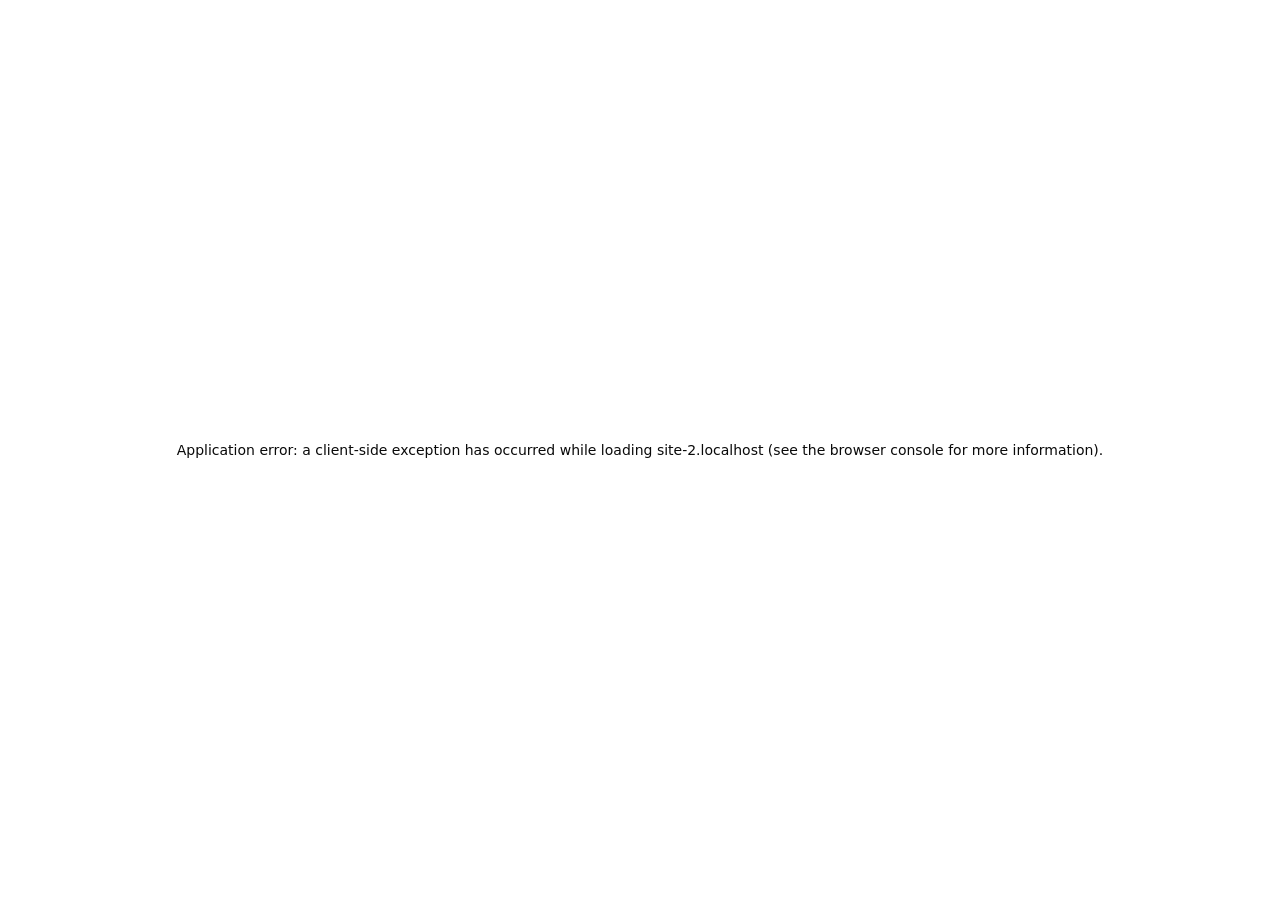
==== commit 706c41c0: "Add portrait to hero" ====
--- a/index.html
+++ b/index.html
@@ -1 +1 @@
-<!DOCTYPE html><!--FMi2KKQ4ixvO_aboDuBCV--><html lang="en"><head><meta charSet="utf-8"/><meta name="viewport" content="width=device-width, initial-scale=1"/><link rel="preload" href="/_next/static/media/797e433ab948586e-s.p.29207c2f.woff2" as="font" crossorigin="" type="font/woff2"/><link rel="preload" href="/_next/static/media/caa3a2e1cccd8315-s.p.3b6cae6d.woff2" as="font" crossorigin="" type="font/woff2"/><link rel="preload" as="image" href="/logos/imcure.png"/><link rel="preload" as="image" href="/logos/cogniable.png"/><link rel="preload" as="image" href="/logos/park_icon.png"/><link rel="preload" href="/logos/soil.png" as="image"/><link rel="preload" href="/logos/galgotias_icon.png" as="image"/><link rel="preload" as="image" href="/cases/no-show.png"/><link rel="preload" as="image" href="/cases/funnel.png"/><link rel="preload" as="image" href="/cases/kyc.png"/><link rel="stylesheet" href="/_next/static/chunks/16deae6580a76458.css" data-precedence="next"/><link rel="preload" as="script" fetchPriority="low" href="/_next/static/chunks/224437fcecdb9dea.js"/><script src="/_next/static/chunks/594565624a70f7ad.js" async=""></script><script src="/_next/static/chunks/f322d800278ea09f.js" async=""></script><script src="/_next/static/chunks/daeb0c231b2fce1c.js" async=""></script><script src="/_next/static/chunks/turbopack-e67e3b7f22a65bca.js" async=""></script><script src="/_next/static/chunks/2ce2d1f268afe645.js" async=""></script><script src="/_next/static/chunks/ac1a449869975b63.js" async=""></script><script src="/_next/static/chunks/aa8100d928005d19.js" async=""></script><script src="/_next/static/chunks/2916be6aba55d38b.js" async=""></script><script src="/_next/static/chunks/87638217f2288daa.js" async=""></script><script src="/_next/static/chunks/2e32b37d7c02c003.js" async=""></script><script src="/_next/static/chunks/ab5421988aba4246.js" async=""></script><script src="/_next/static/chunks/55c675216ecfeb52.js" async=""></script><script src="/_next/static/chunks/483a12865e0bba97.js" async=""></script><script src="/_next/static/chunks/ce3514cd2bc5dc3f.js" async=""></script><meta name="next-size-adjust" content=""/><title>Rajul Raman</title><meta name="description" content="Business Analyst · Healthcare &amp; Analytics. A physiotherapist turned analyst: I turn operational data into clear, testable recommendations."/><meta name="robots" content="index, follow"/><meta name="googlebot" content="index, follow, max-video-preview:-1, max-image-preview:large, max-snippet:-1"/><meta property="og:title" content="Rajul Raman"/><meta property="og:description" content="Business Analyst · Healthcare &amp; Analytics. A physiotherapist turned analyst: I turn operational data into clear, testable recommendations."/><meta property="og:url" content="https://rajul1raman-hash.github.io/"/><meta property="og:site_name" content="Rajul Raman"/><meta property="og:locale" content="en_US"/><meta property="og:image" content="https://rajul1raman-hash.github.io/og.png"/><meta property="og:image:width" content="1200"/><meta property="og:image:height" content="630"/><meta property="og:type" content="website"/><meta name="twitter:card" content="summary_large_image"/><meta name="twitter:title" content="Rajul Raman"/><meta name="twitter:description" content="Business Analyst · Healthcare &amp; Analytics. A physiotherapist turned analyst: I turn operational data into clear, testable recommendations."/><meta name="twitter:image" content="https://rajul1raman-hash.github.io/og.png"/><link rel="icon" href="/favicon.ico?favicon.9bfc4365.ico" sizes="64x64" type="image/x-icon"/><script src="/_next/static/chunks/a6dad97d9634a72d.js" noModule=""></script></head><body class="min-h-screen bg-background font-sans antialiased relative geist_a4f9adef-module__rTGU2W__variable geist_mono_f41124e8-module__uIW-CG__variable"><div hidden=""><!--$--><!--/$--></div><script>((a,b,c,d,e,f,g,h)=>{let i=document.documentElement,j=["light","dark"];function k(b){var c;(Array.isArray(a)?a:[a]).forEach(a=>{let c="class"===a,d=c&&f?e.map(a=>f[a]||a):e;c?(i.classList.remove(...d),i.classList.add(f&&f[b]?f[b]:b)):i.setAttribute(a,b)}),c=b,h&&j.includes(c)&&(i.style.colorScheme=c)}if(d)k(d);else try{let a=localStorage.getItem(b)||c,d=g&&"system"===a?window.matchMedia("(prefers-color-scheme: dark)").matches?"dark":"light":a;k(d)}catch(a){}})("class","theme","light",null,["light","dark"],null,true,true)</script><div class="absolute inset-0 top-0 left-0 right-0 h-[100px] overflow-hidden z-0"><div class="h-full w-full" style="mask-image:linear-gradient(to bottom, black, transparent);-webkit-mask-image:linear-gradient(to bottom, black, transparent)"><canvas class="pointer-events-none" style="width:0;height:0"></canvas></div></div><header class="hidden lg:block sticky top-0 z-40 border-b border-border/60 bg-background/80 backdrop-blur-xl"><div class="mx-auto flex h-14 max-w-6xl items-center justify-between px-10"><a href="/" class="font-semibold tracking-tight">Rajul Raman</a><nav class="flex items-center gap-7 text-sm text-muted-foreground"><a href="/#work" class="transition-colors hover:text-foreground">Work</a><a href="/#about" class="transition-colors hover:text-foreground">About</a><a href="/cases" class="transition-colors hover:text-foreground">Cases</a><a href="/Rajul_Raman_Resume.pdf" class="transition-colors hover:text-foreground">Resume</a><a href="/#contact" class="transition-colors hover:text-foreground">Contact</a></nav></div></header><div class="relative z-10 max-w-2xl lg:max-w-6xl mx-auto py-12 pb-24 sm:py-24 lg:pt-16 px-6 md:px-10"><main class="min-h-dvh flex flex-col gap-14 relative"><section id="hero"><div class="mx-auto w-full max-w-2xl lg:max-w-none space-y-8"><div class="gap-2 gap-y-6 flex flex-col md:flex-row justify-between lg:grid lg:grid-cols-12 lg:gap-x-12 lg:items-center"><div class="gap-2 flex flex-col order-2 md:order-1 lg:col-span-7 lg:gap-4"><div class="flex"><span class="inline-block text-3xl font-semibold tracking-tighter sm:text-4xl lg:text-6xl" style="opacity:0;filter:blur(8px);transform:translateY(-8px)">Hi, I&#x27;m Rajul</span></div><div class="flex"><span class="inline-block text-muted-foreground max-w-[600px] md:text-lg lg:hidden" style="opacity:0;filter:blur(8px);transform:translateY(-8px)">Business Analyst · Healthcare &amp; Analytics. A physiotherapist turned analyst: I turn operational data into clear, testable recommendations.</span></div><div class="flex"><span class="hidden lg:block text-xl font-medium text-foreground" style="opacity:0;filter:blur(8px);transform:translateY(-8px)">Business Analyst · Healthcare &amp; Analytics</span></div><div class="flex"><span class="hidden lg:block text-muted-foreground max-w-xl text-lg" style="opacity:0;filter:blur(8px);transform:translateY(-8px)">A physiotherapist turned analyst: I turn operational data into clear, testable recommendations.</span></div><div class="hidden lg:flex gap-3 pt-2" style="opacity:0;filter:blur(6px);transform:translateY(-6px)"><a class="inline-flex items-center justify-center whitespace-nowrap text-sm font-medium transition-colors focus-visible:outline-none focus-visible:ring-1 focus-visible:ring-ring disabled:pointer-events-none disabled:opacity-50 bg-primary text-primary-foreground shadow hover:bg-primary/90 h-10 rounded-md px-8" href="/cases/">View case studies</a><a href="/Rajul_Raman_Resume.pdf" download="" class="inline-flex items-center justify-center whitespace-nowrap text-sm font-medium transition-colors focus-visible:outline-none focus-visible:ring-1 focus-visible:ring-ring disabled:pointer-events-none disabled:opacity-50 border border-input bg-background shadow-sm hover:bg-accent hover:text-accent-foreground h-10 rounded-md px-8">Download resume</a></div></div><div class="order-1 md:order-2 lg:col-span-5 lg:flex lg:flex-col lg:items-center lg:gap-8"><div style="opacity:0;filter:blur(6px);transform:translateY(-6px)"><span class="relative flex shrink-0 overflow-hidden size-24 md:size-32 lg:size-70 border rounded-full shadow-lg ring-4 ring-muted"><span class="flex h-full w-full items-center justify-center rounded-full bg-muted lg:text-7xl lg:font-semibold lg:tracking-tighter">RR</span></span></div><div class="hidden lg:block w-full" style="opacity:0;filter:blur(6px);transform:translateY(-6px)"><dl class="w-full divide-y divide-border rounded-xl border"><div class="flex items-center gap-4 px-5 py-3"><dt class="w-16 flex-none text-3xl font-semibold tracking-tighter">30%</dt><dd class="min-w-0 text-sm leading-snug text-muted-foreground"><span class="block text-foreground">less manual KYC verification time</span><span class="block text-xs">imcure, redesigned workflow</span></dd></div><div class="flex items-center gap-4 px-5 py-3"><dt class="w-16 flex-none text-3xl font-semibold tracking-tighter">25%</dt><dd class="min-w-0 text-sm leading-snug text-muted-foreground"><span class="block text-foreground">less manual reporting effort</span><span class="block text-xs">imcure, Excel and Sheets MIS</span></dd></div><div class="flex items-center gap-4 px-5 py-3"><dt class="w-16 flex-none text-3xl font-semibold tracking-tighter">20%</dt><dd class="min-w-0 text-sm leading-snug text-muted-foreground"><span class="block text-foreground">less documentation time</span><span class="block text-xs">Cogniable, Excel-based tracking</span></dd></div></dl></div></div></div></div></section><div class="flex flex-col gap-14 lg:grid lg:grid-cols-12 lg:gap-x-12 lg:gap-y-16"><section id="about" class="lg:col-span-7 lg:row-start-1 min-w-0"><div class="flex min-h-0 flex-col gap-y-4"><div style="opacity:0;filter:blur(6px);transform:translateY(-6px)"><h2 class="text-xl lg:text-2xl font-bold">About</h2></div><div style="opacity:0;filter:blur(6px);transform:translateY(-6px)"><div class="prose max-w-full text-pretty font-sans leading-relaxed text-muted-foreground dark:prose-invert lg:text-[17px]"><p>I trained as a physiotherapist (<a href="/#education">BPT, Galgotias University</a>) and worked at Park Hospital and Cogniable before moving into analytics. That background taught me to start from evidence, document precisely, and explain findings to people who are not analysts. I am now completing a <a href="/#education">PGDM in Analytics at SOIL School of Business Design</a>, graduating in 2027. At imcure I redesigned a manual KYC workflow, built an Excel and Google Sheets MIS and integrated partner APIs; <a href="/#projects">three case studies below</a> show how I work, including an analysis of 110,521 real appointments in SQL. Available from April 2027.</p></div></div></div></section><section id="work" class="lg:col-span-6 lg:row-start-2 min-w-0"><div class="flex min-h-0 flex-col gap-y-6"><div style="opacity:0;filter:blur(6px);transform:translateY(-6px)"><h2 class="text-xl lg:text-2xl font-bold">Work Experience</h2></div><div style="opacity:0;filter:blur(6px);transform:translateY(-6px)"><div class="w-full grid gap-6" data-orientation="vertical"><div data-state="closed" data-orientation="vertical" class="w-full border-b-0 grid gap-2"><h3 data-orientation="vertical" data-state="closed" class="flex"><button type="button" aria-controls="radix-_R_msiautb_" aria-expanded="false" data-state="closed" data-orientation="vertical" id="radix-_R_6siautb_" class="flex flex-1 items-center justify-between text-sm font-medium text-left [&amp;[data-state=open]_svg]:rotate-180 hover:no-underline p-0 cursor-pointer transition-colors rounded-none group [&amp;&gt;svg]:hidden" data-radix-collection-item=""><div class="flex items-center gap-x-3 justify-between w-full text-left"><div class="flex items-center gap-x-3 flex-1 min-w-0"><img src="/logos/imcure.png" alt="imcure" class="size-8 md:size-10 p-1 border rounded-full shadow ring-2 ring-border overflow-hidden object-contain flex-none bg-white"/><div class="flex-1 min-w-0 gap-0.5 flex flex-col"><div class="font-semibold leading-none flex items-center gap-2">imcure<span class="relative inline-flex items-center w-3.5 h-3.5"><svg xmlns="http://www.w3.org/2000/svg" width="24" height="24" viewBox="0 0 24 24" fill="none" stroke="currentColor" stroke-width="2" stroke-linecap="round" stroke-linejoin="round" class="lucide lucide-chevron-right absolute h-3.5 w-3.5 shrink-0 text-muted-foreground stroke-2 transition-all duration-300 ease-out translate-x-0 opacity-0 group-hover:translate-x-1 group-hover:opacity-100 group-data-[state=open]:opacity-0 group-data-[state=open]:translate-x-0" aria-hidden="true"><path d="m9 18 6-6-6-6"></path></svg><svg xmlns="http://www.w3.org/2000/svg" width="24" height="24" viewBox="0 0 24 24" fill="none" stroke="currentColor" stroke-width="2" stroke-linecap="round" stroke-linejoin="round" class="lucide lucide-chevron-down absolute h-3.5 w-3.5 shrink-0 text-muted-foreground stroke-2 transition-all duration-200 opacity-0 rotate-0 group-data-[state=open]:opacity-100 group-data-[state=open]:rotate-180" aria-hidden="true"><path d="m6 9 6 6 6-6"></path></svg></span></div><div class="font-sans text-sm text-muted-foreground">Business Development Intern</div></div></div><div class="flex items-center gap-1 text-xs tabular-nums text-muted-foreground text-right flex-none"><span>April 2026<!-- --> - <!-- -->June 2026</span></div></div></button></h3><div data-state="closed" id="radix-_R_msiautb_" hidden="" role="region" aria-labelledby="radix-_R_6siautb_" data-orientation="vertical" class="overflow-hidden text-sm data-[state=closed]:animate-accordion-up data-[state=open]:animate-accordion-down" style="--radix-accordion-content-height:var(--radix-collapsible-content-height);--radix-accordion-content-width:var(--radix-collapsible-content-width)"></div></div><div data-state="closed" data-orientation="vertical" class="w-full border-b-0 grid gap-2"><h3 data-orientation="vertical" data-state="closed" class="flex"><button type="button" aria-controls="radix-_R_qsiautb_" aria-expanded="false" data-state="closed" data-orientation="vertical" id="radix-_R_asiautb_" class="flex flex-1 items-center justify-between text-sm font-medium text-left [&amp;[data-state=open]_svg]:rotate-180 hover:no-underline p-0 cursor-pointer transition-colors rounded-none group [&amp;&gt;svg]:hidden" data-radix-collection-item=""><div class="flex items-center gap-x-3 justify-between w-full text-left"><div class="flex items-center gap-x-3 flex-1 min-w-0"><img src="/logos/cogniable.png" alt="Cogniable" class="size-8 md:size-10 p-1 border rounded-full shadow ring-2 ring-border overflow-hidden object-contain flex-none bg-white"/><div class="flex-1 min-w-0 gap-0.5 flex flex-col"><div class="font-semibold leading-none flex items-center gap-2">Cogniable<span class="relative inline-flex items-center w-3.5 h-3.5"><svg xmlns="http://www.w3.org/2000/svg" width="24" height="24" viewBox="0 0 24 24" fill="none" stroke="currentColor" stroke-width="2" stroke-linecap="round" stroke-linejoin="round" class="lucide lucide-chevron-right absolute h-3.5 w-3.5 shrink-0 text-muted-foreground stroke-2 transition-all duration-300 ease-out translate-x-0 opacity-0 group-hover:translate-x-1 group-hover:opacity-100 group-data-[state=open]:opacity-0 group-data-[state=open]:translate-x-0" aria-hidden="true"><path d="m9 18 6-6-6-6"></path></svg><svg xmlns="http://www.w3.org/2000/svg" width="24" height="24" viewBox="0 0 24 24" fill="none" stroke="currentColor" stroke-width="2" stroke-linecap="round" stroke-linejoin="round" class="lucide lucide-chevron-down absolute h-3.5 w-3.5 shrink-0 text-muted-foreground stroke-2 transition-all duration-200 opacity-0 rotate-0 group-data-[state=open]:opacity-100 group-data-[state=open]:rotate-180" aria-hidden="true"><path d="m6 9 6 6 6-6"></path></svg></span></div><div class="font-sans text-sm text-muted-foreground">Physiotherapist</div></div></div><div class="flex items-center gap-1 text-xs tabular-nums text-muted-foreground text-right flex-none"><span>April 2024<!-- --> - <!-- -->April 2025</span></div></div></button></h3><div data-state="closed" id="radix-_R_qsiautb_" hidden="" role="region" aria-labelledby="radix-_R_asiautb_" data-orientation="vertical" class="overflow-hidden text-sm data-[state=closed]:animate-accordion-up data-[state=open]:animate-accordion-down" style="--radix-accordion-content-height:var(--radix-collapsible-content-height);--radix-accordion-content-width:var(--radix-collapsible-content-width)"></div></div><div data-state="closed" data-orientation="vertical" class="w-full border-b-0 grid gap-2"><h3 data-orientation="vertical" data-state="closed" class="flex"><button type="button" aria-controls="radix-_R_usiautb_" aria-expanded="false" data-state="closed" data-orientation="vertical" id="radix-_R_esiautb_" class="flex flex-1 items-center justify-between text-sm font-medium text-left [&amp;[data-state=open]_svg]:rotate-180 hover:no-underline p-0 cursor-pointer transition-colors rounded-none group [&amp;&gt;svg]:hidden" data-radix-collection-item=""><div class="flex items-center gap-x-3 justify-between w-full text-left"><div class="flex items-center gap-x-3 flex-1 min-w-0"><img src="/logos/park_icon.png" alt="Park Hospital" class="size-8 md:size-10 p-1 border rounded-full shadow ring-2 ring-border overflow-hidden object-contain flex-none bg-white"/><div class="flex-1 min-w-0 gap-0.5 flex flex-col"><div class="font-semibold leading-none flex items-center gap-2">Park Hospital<span class="relative inline-flex items-center w-3.5 h-3.5"><svg xmlns="http://www.w3.org/2000/svg" width="24" height="24" viewBox="0 0 24 24" fill="none" stroke="currentColor" stroke-width="2" stroke-linecap="round" stroke-linejoin="round" class="lucide lucide-chevron-right absolute h-3.5 w-3.5 shrink-0 text-muted-foreground stroke-2 transition-all duration-300 ease-out translate-x-0 opacity-0 group-hover:translate-x-1 group-hover:opacity-100 group-data-[state=open]:opacity-0 group-data-[state=open]:translate-x-0" aria-hidden="true"><path d="m9 18 6-6-6-6"></path></svg><svg xmlns="http://www.w3.org/2000/svg" width="24" height="24" viewBox="0 0 24 24" fill="none" stroke="currentColor" stroke-width="2" stroke-linecap="round" stroke-linejoin="round" class="lucide lucide-chevron-down absolute h-3.5 w-3.5 shrink-0 text-muted-foreground stroke-2 transition-all duration-200 opacity-0 rotate-0 group-data-[state=open]:opacity-100 group-data-[state=open]:rotate-180" aria-hidden="true"><path d="m6 9 6 6 6-6"></path></svg></span></div><div class="font-sans text-sm text-muted-foreground">Intern</div></div></div><div class="flex items-center gap-1 text-xs tabular-nums text-muted-foreground text-right flex-none"><span>September 2023<!-- --> - <!-- -->March 2024</span></div></div></button></h3><div data-state="closed" id="radix-_R_usiautb_" hidden="" role="region" aria-labelledby="radix-_R_esiautb_" data-orientation="vertical" class="overflow-hidden text-sm data-[state=closed]:animate-accordion-up data-[state=open]:animate-accordion-down" style="--radix-accordion-content-height:var(--radix-collapsible-content-height);--radix-accordion-content-width:var(--radix-collapsible-content-width)"></div></div></div></div></div></section><section id="education" class="lg:col-span-6 lg:col-start-7 lg:row-start-2 min-w-0"><div class="flex min-h-0 flex-col gap-y-6"><div style="opacity:0;filter:blur(6px);transform:translateY(-6px)"><h2 class="text-xl lg:text-2xl font-bold">Education</h2></div><div class="flex flex-col gap-8"><div style="opacity:0;filter:blur(6px);transform:translateY(-6px)"><a target="_blank" rel="noopener noreferrer" class="flex items-center gap-x-3 justify-between group" href="https://www.schoolofbusinessdesign.com"><div class="flex items-center gap-x-3 flex-1 min-w-0"><img src="/logos/soil.png" alt="SOIL School of Business Design" class="size-8 md:size-10 p-1 border rounded-full shadow ring-2 ring-border overflow-hidden object-contain flex-none bg-white"/><div class="flex-1 min-w-0 flex flex-col gap-0.5"><div class="font-semibold leading-none flex items-center gap-2">SOIL School of Business Design<svg xmlns="http://www.w3.org/2000/svg" width="24" height="24" viewBox="0 0 24 24" fill="none" stroke="currentColor" stroke-width="2" stroke-linecap="round" stroke-linejoin="round" class="lucide lucide-arrow-up-right h-3.5 w-3.5 text-muted-foreground opacity-0 -translate-x-2 group-hover:opacity-100 group-hover:translate-x-0 transition-all duration-200" aria-hidden="true"><path d="M7 7h10v10"></path><path d="M7 17 17 7"></path></svg></div><div class="font-sans text-sm text-muted-foreground">PGDM (Analytics), Gurgaon. Graduating 2027</div></div></div><div class="flex items-center gap-1 text-xs tabular-nums text-muted-foreground text-right flex-none"><span>2025<!-- --> - <!-- -->2027</span></div></a></div><div style="opacity:0;filter:blur(6px);transform:translateY(-6px)"><a target="_blank" rel="noopener noreferrer" class="flex items-center gap-x-3 justify-between group" href="https://www.galgotiasuniversity.edu.in"><div class="flex items-center gap-x-3 flex-1 min-w-0"><img src="/logos/galgotias_icon.png" alt="Galgotias University" class="size-8 md:size-10 p-1 border rounded-full shadow ring-2 ring-border overflow-hidden object-contain flex-none bg-white"/><div class="flex-1 min-w-0 flex flex-col gap-0.5"><div class="font-semibold leading-none flex items-center gap-2">Galgotias University<svg xmlns="http://www.w3.org/2000/svg" width="24" height="24" viewBox="0 0 24 24" fill="none" stroke="currentColor" stroke-width="2" stroke-linecap="round" stroke-linejoin="round" class="lucide lucide-arrow-up-right h-3.5 w-3.5 text-muted-foreground opacity-0 -translate-x-2 group-hover:opacity-100 group-hover:translate-x-0 transition-all duration-200" aria-hidden="true"><path d="M7 7h10v10"></path><path d="M7 17 17 7"></path></svg></div><div class="font-sans text-sm text-muted-foreground">Bachelor of Physiotherapy (BPT), 76.4%</div></div></div><div class="flex items-center gap-1 text-xs tabular-nums text-muted-foreground text-right flex-none"><span>2019<!-- --> - <!-- -->2023</span></div></a></div></div></div></section><section id="skills" class="lg:col-span-5 lg:col-start-8 lg:row-start-1 min-w-0"><div class="flex min-h-0 flex-col gap-y-4"><div style="opacity:0;filter:blur(6px);transform:translateY(-6px)"><h2 class="text-xl lg:text-2xl font-bold">Skills</h2></div><div class="flex flex-wrap gap-2"><div style="opacity:0;filter:blur(6px);transform:translateY(-6px)"><div class="border bg-background border-border ring-2 ring-border/20 rounded-xl h-8 w-fit px-4 flex items-center gap-2"><span class="text-foreground text-sm font-medium">SQL</span></div></div><div style="opacity:0;filter:blur(6px);transform:translateY(-6px)"><div class="border bg-background border-border ring-2 ring-border/20 rounded-xl h-8 w-fit px-4 flex items-center gap-2"><span class="text-foreground text-sm font-medium">Excel</span></div></div><div style="opacity:0;filter:blur(6px);transform:translateY(-6px)"><div class="border bg-background border-border ring-2 ring-border/20 rounded-xl h-8 w-fit px-4 flex items-center gap-2"><span class="text-foreground text-sm font-medium">Power BI</span></div></div><div style="opacity:0;filter:blur(6px);transform:translateY(-6px)"><div class="border bg-background border-border ring-2 ring-border/20 rounded-xl h-8 w-fit px-4 flex items-center gap-2"><span class="text-foreground text-sm font-medium">Google Sheets</span></div></div><div style="opacity:0;filter:blur(6px);transform:translateY(-6px)"><div class="border bg-background border-border ring-2 ring-border/20 rounded-xl h-8 w-fit px-4 flex items-center gap-2"><span class="text-foreground text-sm font-medium">Python (coursework)</span></div></div><div style="opacity:0;filter:blur(6px);transform:translateY(-6px)"><div class="border bg-background border-border ring-2 ring-border/20 rounded-xl h-8 w-fit px-4 flex items-center gap-2"><span class="text-foreground text-sm font-medium">R (coursework)</span></div></div><div style="opacity:0;filter:blur(6px);transform:translateY(-6px)"><div class="border bg-background border-border ring-2 ring-border/20 rounded-xl h-8 w-fit px-4 flex items-center gap-2"><span class="text-foreground text-sm font-medium">PowerPoint</span></div></div><div style="opacity:0;filter:blur(6px);transform:translateY(-6px)"><div class="border bg-background border-border ring-2 ring-border/20 rounded-xl h-8 w-fit px-4 flex items-center gap-2"><span class="text-foreground text-sm font-medium">Requirements &amp; BRDs</span></div></div><div style="opacity:0;filter:blur(6px);transform:translateY(-6px)"><div class="border bg-background border-border ring-2 ring-border/20 rounded-xl h-8 w-fit px-4 flex items-center gap-2"><span class="text-foreground text-sm font-medium">User stories</span></div></div><div style="opacity:0;filter:blur(6px);transform:translateY(-6px)"><div class="border bg-background border-border ring-2 ring-border/20 rounded-xl h-8 w-fit px-4 flex items-center gap-2"><span class="text-foreground text-sm font-medium">Process mapping</span></div></div><div style="opacity:0;filter:blur(6px);transform:translateY(-6px)"><div class="border bg-background border-border ring-2 ring-border/20 rounded-xl h-8 w-fit px-4 flex items-center gap-2"><span class="text-foreground text-sm font-medium">KPI reporting</span></div></div><div style="opacity:0;filter:blur(6px);transform:translateY(-6px)"><div class="border bg-background border-border ring-2 ring-border/20 rounded-xl h-8 w-fit px-4 flex items-center gap-2"><span class="text-foreground text-sm font-medium">Stakeholder management</span></div></div></div></div></section></div><section id="projects"><div style="opacity:0;filter:blur(6px);transform:translateY(-6px)"><section id="projects"><div class="flex min-h-0 flex-col gap-y-8"><div class="flex flex-col gap-y-4 items-center justify-center"><div class="flex items-center w-full"><div class="flex-1 h-px bg-linear-to-r from-transparent from-5% via-border via-95% to-transparent"></div><div class="border bg-primary z-10 rounded-xl px-4 py-1"><span class="text-background text-sm font-medium">Case studies</span></div><div class="flex-1 h-px bg-linear-to-l from-transparent from-5% via-border via-95% to-transparent"></div></div><div class="flex flex-col gap-y-3 items-center justify-center"><h2 class="text-3xl font-bold tracking-tighter sm:text-4xl lg:text-5xl">Three case studies</h2><p class="text-muted-foreground md:text-lg/relaxed lg:text-base/relaxed xl:text-lg/relaxed text-balance text-center">Each goes from question to recommendation. One is built on a real public dataset; the other two are labelled synthetic and anonymised.</p></div></div><div class="grid grid-cols-1 gap-3 sm:grid-cols-2 lg:grid-cols-3 lg:gap-5 auto-rows-fr"><div class="h-full" style="opacity:0;filter:blur(6px);transform:translateY(-6px)"><div class="flex flex-col h-full border border-border rounded-xl overflow-hidden hover:ring-2 cursor-pointer hover:ring-muted transition-all duration-200"><div class="relative shrink-0"><a class="block" href="/cases/no-show-analysis/"><img src="/cases/no-show.png" alt="Where do outpatient no-shows come from?" class="w-full h-48 object-cover"/></a><div class="absolute top-2 right-2 flex flex-wrap gap-2"><a href="/cases/no-show-analysis/"><div class="rounded-md border px-2.5 py-0.5 font-semibold transition-colors focus:outline-none focus:ring-2 focus:ring-ring focus:ring-offset-2 border-transparent shadow flex items-center gap-1.5 text-xs bg-black text-white hover:bg-black/90"><svg xmlns="http://www.w3.org/2000/svg" width="24" height="24" viewBox="0 0 24 24" fill="none" stroke="currentColor" stroke-width="2" stroke-linecap="round" stroke-linejoin="round" class="lucide lucide-globe size-3" aria-hidden="true"><circle cx="12" cy="12" r="10"></circle><path d="M12 2a14.5 14.5 0 0 0 0 20 14.5 14.5 0 0 0 0-20"></path><path d="M2 12h20"></path></svg>Case study</div></a><a target="_blank" rel="noopener noreferrer" href="https://www.kaggle.com/datasets/joniarroba/noshowappointments"><div class="rounded-md border px-2.5 py-0.5 font-semibold transition-colors focus:outline-none focus:ring-2 focus:ring-ring focus:ring-offset-2 border-transparent shadow flex items-center gap-1.5 text-xs bg-black text-white hover:bg-black/90"><svg xmlns="http://www.w3.org/2000/svg" width="24" height="24" viewBox="0 0 24 24" fill="none" stroke="currentColor" stroke-width="2" stroke-linecap="round" stroke-linejoin="round" class="lucide lucide-globe size-3" aria-hidden="true"><circle cx="12" cy="12" r="10"></circle><path d="M12 2a14.5 14.5 0 0 0 0 20 14.5 14.5 0 0 0 0-20"></path><path d="M2 12h20"></path></svg>Dataset</div></a></div></div><div class="p-6 flex flex-col gap-3 flex-1"><div class="flex items-start justify-between gap-2"><div class="flex flex-col gap-1"><h3 class="font-semibold">Where do outpatient no-shows come from?</h3><time class="text-xs text-muted-foreground">Real public data · 110,521 appointments</time></div><a class="text-muted-foreground hover:text-foreground transition-colors focus-visible:outline-none focus-visible:ring-2 focus-visible:ring-ring focus-visible:ring-offset-2 rounded-sm" aria-label="Open Where do outpatient no-shows come from?" href="/cases/no-show-analysis/"><svg xmlns="http://www.w3.org/2000/svg" width="24" height="24" viewBox="0 0 24 24" fill="none" stroke="currentColor" stroke-width="2" stroke-linecap="round" stroke-linejoin="round" class="lucide lucide-arrow-up-right h-4 w-4" aria-hidden="true"><path d="M7 7h10v10"></path><path d="M7 17 17 7"></path></svg></a></div><div class="text-xs flex-1 prose max-w-full text-pretty font-sans leading-relaxed text-muted-foreground dark:prose-invert"><p>A SQL analysis of real outpatient appointments: the no-show rate rises from 4.6% (same day) to 33.0% (booked 31+ days ahead), and bookings made 8+ days ahead drive 57% of all no-shows. Includes the SMS confounder, charts and tested recommendations.</p></div><div class="flex flex-wrap gap-1 mt-auto"><div class="inline-flex items-center rounded-md py-0.5 transition-colors focus:outline-none focus:ring-2 focus:ring-ring focus:ring-offset-2 text-foreground text-[11px] font-medium border border-border h-6 w-fit px-2">SQL</div><div class="inline-flex items-center rounded-md py-0.5 transition-colors focus:outline-none focus:ring-2 focus:ring-ring focus:ring-offset-2 text-foreground text-[11px] font-medium border border-border h-6 w-fit px-2">SQLite</div><div class="inline-flex items-center rounded-md py-0.5 transition-colors focus:outline-none focus:ring-2 focus:ring-ring focus:ring-offset-2 text-foreground text-[11px] font-medium border border-border h-6 w-fit px-2">Healthcare operations</div><div class="inline-flex items-center rounded-md py-0.5 transition-colors focus:outline-none focus:ring-2 focus:ring-ring focus:ring-offset-2 text-foreground text-[11px] font-medium border border-border h-6 w-fit px-2">Real data</div></div></div></div></div><div class="h-full" style="opacity:0;filter:blur(6px);transform:translateY(-6px)"><div class="flex flex-col h-full border border-border rounded-xl overflow-hidden hover:ring-2 cursor-pointer hover:ring-muted transition-all duration-200"><div class="relative shrink-0"><a class="block" href="/cases/ecommerce-funnel-analysis/"><img src="/cases/funnel.png" alt="Finding the leak in an e-pharmacy funnel" class="w-full h-48 object-cover"/></a><div class="absolute top-2 right-2 flex flex-wrap gap-2"><a href="/cases/ecommerce-funnel-analysis/"><div class="rounded-md border px-2.5 py-0.5 font-semibold transition-colors focus:outline-none focus:ring-2 focus:ring-ring focus:ring-offset-2 border-transparent shadow flex items-center gap-1.5 text-xs bg-black text-white hover:bg-black/90"><svg xmlns="http://www.w3.org/2000/svg" width="24" height="24" viewBox="0 0 24 24" fill="none" stroke="currentColor" stroke-width="2" stroke-linecap="round" stroke-linejoin="round" class="lucide lucide-globe size-3" aria-hidden="true"><circle cx="12" cy="12" r="10"></circle><path d="M12 2a14.5 14.5 0 0 0 0 20 14.5 14.5 0 0 0 0-20"></path><path d="M2 12h20"></path></svg>Case study</div></a></div></div><div class="p-6 flex flex-col gap-3 flex-1"><div class="flex items-start justify-between gap-2"><div class="flex flex-col gap-1"><h3 class="font-semibold">Finding the leak in an e-pharmacy funnel</h3><time class="text-xs text-muted-foreground">Synthetic data</time></div><a class="text-muted-foreground hover:text-foreground transition-colors focus-visible:outline-none focus-visible:ring-2 focus-visible:ring-ring focus-visible:ring-offset-2 rounded-sm" aria-label="Open Finding the leak in an e-pharmacy funnel" href="/cases/ecommerce-funnel-analysis/"><svg xmlns="http://www.w3.org/2000/svg" width="24" height="24" viewBox="0 0 24 24" fill="none" stroke="currentColor" stroke-width="2" stroke-linecap="round" stroke-linejoin="round" class="lucide lucide-arrow-up-right h-4 w-4" aria-hidden="true"><path d="M7 7h10v10"></path><path d="M7 17 17 7"></path></svg></a></div><div class="text-xs flex-1 prose max-w-full text-pretty font-sans leading-relaxed text-muted-foreground dark:prose-invert"><p>Funnel and cohort analysis in SQL: 62% of carts never reach checkout. Lifting cart-to-checkout to 48% would add about 27% more orders on the same traffic (scenario). All numbers are synthetic and labelled as such.</p></div><div class="flex flex-wrap gap-1 mt-auto"><div class="inline-flex items-center rounded-md py-0.5 transition-colors focus:outline-none focus:ring-2 focus:ring-ring focus:ring-offset-2 text-foreground text-[11px] font-medium border border-border h-6 w-fit px-2">SQL</div><div class="inline-flex items-center rounded-md py-0.5 transition-colors focus:outline-none focus:ring-2 focus:ring-ring focus:ring-offset-2 text-foreground text-[11px] font-medium border border-border h-6 w-fit px-2">Funnel analysis</div><div class="inline-flex items-center rounded-md py-0.5 transition-colors focus:outline-none focus:ring-2 focus:ring-ring focus:ring-offset-2 text-foreground text-[11px] font-medium border border-border h-6 w-fit px-2">Cohorts</div><div class="inline-flex items-center rounded-md py-0.5 transition-colors focus:outline-none focus:ring-2 focus:ring-ring focus:ring-offset-2 text-foreground text-[11px] font-medium border border-border h-6 w-fit px-2">Synthetic data</div></div></div></div></div><div class="h-full" style="opacity:0;filter:blur(6px);transform:translateY(-6px)"><div class="flex flex-col h-full border border-border rounded-xl overflow-hidden hover:ring-2 cursor-pointer hover:ring-muted transition-all duration-200"><div class="relative shrink-0"><a class="block" href="/cases/kyc-onboarding-redesign/"><img src="/cases/kyc.png" alt="Redesigning manual KYC onboarding" class="w-full h-48 object-cover"/></a><div class="absolute top-2 right-2 flex flex-wrap gap-2"><a href="/cases/kyc-onboarding-redesign/"><div class="rounded-md border px-2.5 py-0.5 font-semibold transition-colors focus:outline-none focus:ring-2 focus:ring-ring focus:ring-offset-2 border-transparent shadow flex items-center gap-1.5 text-xs bg-black text-white hover:bg-black/90"><svg xmlns="http://www.w3.org/2000/svg" width="24" height="24" viewBox="0 0 24 24" fill="none" stroke="currentColor" stroke-width="2" stroke-linecap="round" stroke-linejoin="round" class="lucide lucide-globe size-3" aria-hidden="true"><circle cx="12" cy="12" r="10"></circle><path d="M12 2a14.5 14.5 0 0 0 0 20 14.5 14.5 0 0 0 0-20"></path><path d="M2 12h20"></path></svg>Case study</div></a></div></div><div class="p-6 flex flex-col gap-3 flex-1"><div class="flex items-start justify-between gap-2"><div class="flex flex-col gap-1"><h3 class="font-semibold">Redesigning manual KYC onboarding</h3><time class="text-xs text-muted-foreground">Anonymised · imcure</time></div><a class="text-muted-foreground hover:text-foreground transition-colors focus-visible:outline-none focus-visible:ring-2 focus-visible:ring-ring focus-visible:ring-offset-2 rounded-sm" aria-label="Open Redesigning manual KYC onboarding" href="/cases/kyc-onboarding-redesign/"><svg xmlns="http://www.w3.org/2000/svg" width="24" height="24" viewBox="0 0 24 24" fill="none" stroke="currentColor" stroke-width="2" stroke-linecap="round" stroke-linejoin="round" class="lucide lucide-arrow-up-right h-4 w-4" aria-hidden="true"><path d="M7 7h10v10"></path><path d="M7 17 17 7"></path></svg></a></div><div class="text-xs flex-1 prose max-w-full text-pretty font-sans leading-relaxed text-muted-foreground dark:prose-invert"><p>As-is and to-be process maps, a requirements excerpt and five user stories for a KYC redesign. Manual verification time fell 30% at imcure (measured); all other figures are labelled assumptions.</p></div><div class="flex flex-wrap gap-1 mt-auto"><div class="inline-flex items-center rounded-md py-0.5 transition-colors focus:outline-none focus:ring-2 focus:ring-ring focus:ring-offset-2 text-foreground text-[11px] font-medium border border-border h-6 w-fit px-2">Process mapping</div><div class="inline-flex items-center rounded-md py-0.5 transition-colors focus:outline-none focus:ring-2 focus:ring-ring focus:ring-offset-2 text-foreground text-[11px] font-medium border border-border h-6 w-fit px-2">BRD</div><div class="inline-flex items-center rounded-md py-0.5 transition-colors focus:outline-none focus:ring-2 focus:ring-ring focus:ring-offset-2 text-foreground text-[11px] font-medium border border-border h-6 w-fit px-2">User stories</div><div class="inline-flex items-center rounded-md py-0.5 transition-colors focus:outline-none focus:ring-2 focus:ring-ring focus:ring-offset-2 text-foreground text-[11px] font-medium border border-border h-6 w-fit px-2">Anonymised</div></div></div></div></div></div></div></section></div></section><section id="publications"><div class="flex min-h-0 flex-col gap-y-6"><div style="opacity:0;filter:blur(6px);transform:translateY(-6px)"><h2 class="text-xl lg:text-2xl font-bold">Publication &amp; certifications</h2></div><div class="grid grid-cols-1 gap-6 lg:grid-cols-2 lg:gap-x-12"><div class="lg:col-span-2" style="opacity:0;filter:blur(6px);transform:translateY(-6px)"><a target="_blank" rel="noopener noreferrer" class="flex items-start gap-x-3 justify-between group" href="https://doi.org/10.9790/0853-2405047179"><div class="flex-1 min-w-0 flex flex-col gap-1"><div class="font-semibold leading-snug flex items-center gap-2">Prevalence of Adolescent Idiopathic Scoliosis Among School Students<svg xmlns="http://www.w3.org/2000/svg" width="24" height="24" viewBox="0 0 24 24" fill="none" stroke="currentColor" stroke-width="2" stroke-linecap="round" stroke-linejoin="round" class="lucide lucide-arrow-up-right h-3.5 w-3.5 shrink-0 text-muted-foreground opacity-0 -translate-x-2 group-hover:opacity-100 group-hover:translate-x-0 transition-all duration-200" aria-hidden="true"><path d="M7 7h10v10"></path><path d="M7 17 17 7"></path></svg></div><div class="font-sans text-sm text-muted-foreground">IOSR Journal of Dental and Medical Sciences, Vol. 24, Issue 5, pp. 71-79. Cross-sectional screening of 205 students (ages 11-17) using the Adams forward bend test and scoliometer; 17 students showed signs of scoliosis.</div></div><span class="text-xs text-muted-foreground flex-none mt-0.5">Publication</span></a></div><div class="" style="opacity:0;filter:blur(6px);transform:translateY(-6px)"><div class="flex items-start gap-x-3 justify-between group"><div class="flex-1 min-w-0 flex flex-col gap-1"><div class="font-semibold leading-snug flex items-center gap-2">IBM Data Fundamentals</div><div class="font-sans text-sm text-muted-foreground">Data analysis, SQL and visualisation (2025).</div></div><span class="text-xs text-muted-foreground flex-none mt-0.5">Certification</span></div></div><div class="" style="opacity:0;filter:blur(6px);transform:translateY(-6px)"><div class="flex items-start gap-x-3 justify-between group"><div class="flex-1 min-w-0 flex flex-col gap-1"><div class="font-semibold leading-snug flex items-center gap-2">Getting Started with Power BI</div><div class="font-sans text-sm text-muted-foreground">LinkedIn Learning (2025).</div></div><span class="text-xs text-muted-foreground flex-none mt-0.5">Certification</span></div></div></div></div></section><section id="contact"><div class="mx-auto w-full max-w-2xl" style="opacity:0;filter:blur(6px);transform:translateY(-6px)"><div class="border rounded-xl p-10 relative"><div class="absolute -top-4 border bg-primary z-10 rounded-xl px-4 py-1 left-1/2 -translate-x-1/2"><span class="text-background text-sm font-medium">Contact</span></div><div class="absolute inset-0 top-0 left-0 right-0 h-1/2 rounded-xl overflow-hidden"><div class="h-full w-full" style="mask-image:linear-gradient(to bottom, black, transparent);-webkit-mask-image:linear-gradient(to bottom, black, transparent)"><canvas class="pointer-events-none" style="width:0;height:0"></canvas></div></div><div class="relative flex flex-col items-center gap-4 text-center"><h2 class="text-3xl font-bold tracking-tighter sm:text-5xl">Get in Touch</h2><p class="mx-auto max-w-lg text-muted-foreground text-balance">Want to chat? Email me at<!-- --> <a class="text-blue-500 hover:underline underline-offset-4 focus-visible:outline-none focus-visible:ring-2 focus-visible:ring-ring focus-visible:ring-offset-2 rounded-sm" href="mailto:rajul1raman@gmail.com">rajul1raman@gmail.com</a> <!-- -->or connect on<!-- --> <a target="_blank" rel="noopener noreferrer" class="text-blue-500 hover:underline underline-offset-4 focus-visible:outline-none focus-visible:ring-2 focus-visible:ring-ring focus-visible:ring-offset-2 rounded-sm" href="https://www.linkedin.com/in/rajul-raman-803521123">LinkedIn</a>. Available from April 2027.</p></div></div></div></section></main><!--$--><!--/$--></div><div class="pointer-events-none fixed inset-x-0 bottom-4 z-30"><div class="items-end justify-center overflow-visible rounded-full z-50 pointer-events-auto relative h-14 p-2 w-fit mx-auto flex gap-2 border bg-card/90 backdrop-blur-3xl shadow-[0_0_10px_3px] shadow-primary/5"><a href="/" data-state="closed"><div class="relative flex aspect-square items-center justify-center shrink-0 rounded-3xl cursor-pointer size-full bg-background p-0 text-muted-foreground hover:text-foreground hover:bg-muted backdrop-blur-3xl border border-border transition-colors" style="width:40px;height:40px"><div class="flex items-center justify-center" style="width:20px;height:20px"><svg xmlns="http://www.w3.org/2000/svg" width="24" height="24" viewBox="0 0 24 24" fill="none" stroke="currentColor" stroke-width="2" stroke-linecap="round" stroke-linejoin="round" class="lucide lucide-house size-full rounded-sm overflow-hidden object-contain" aria-hidden="true"><path d="M15 21v-8a1 1 0 0 0-1-1h-4a1 1 0 0 0-1 1v8"></path><path d="M3 10a2 2 0 0 1 .709-1.528l7-6a2 2 0 0 1 2.582 0l7 6A2 2 0 0 1 21 10v9a2 2 0 0 1-2 2H5a2 2 0 0 1-2-2z"></path></svg></div></div></a><a href="/cases" data-state="closed"><div class="relative flex aspect-square items-center justify-center shrink-0 rounded-3xl cursor-pointer size-full bg-background p-0 text-muted-foreground hover:text-foreground hover:bg-muted backdrop-blur-3xl border border-border transition-colors" style="width:40px;height:40px"><div class="flex items-center justify-center" style="width:20px;height:20px"><svg xmlns="http://www.w3.org/2000/svg" width="24" height="24" viewBox="0 0 24 24" fill="none" stroke="currentColor" stroke-width="2" stroke-linecap="round" stroke-linejoin="round" class="lucide lucide-notebook size-full rounded-sm overflow-hidden object-contain" aria-hidden="true"><path d="M2 6h4"></path><path d="M2 10h4"></path><path d="M2 14h4"></path><path d="M2 18h4"></path><rect width="16" height="20" x="4" y="2" rx="2"></rect><path d="M16 2v20"></path></svg></div></div></a><a href="/Rajul_Raman_Resume.pdf" data-state="closed"><div class="relative flex aspect-square items-center justify-center shrink-0 rounded-3xl cursor-pointer size-full bg-background p-0 text-muted-foreground hover:text-foreground hover:bg-muted backdrop-blur-3xl border border-border transition-colors" style="width:40px;height:40px"><div class="flex items-center justify-center" style="width:20px;height:20px"><svg xmlns="http://www.w3.org/2000/svg" width="24" height="24" viewBox="0 0 24 24" fill="none" stroke="currentColor" stroke-width="2" stroke-linecap="round" stroke-linejoin="round" class="lucide lucide-file-text size-full rounded-sm overflow-hidden object-contain" aria-hidden="true"><path d="M6 22a2 2 0 0 1-2-2V4a2 2 0 0 1 2-2h8a2.4 2.4 0 0 1 1.704.706l3.588 3.588A2.4 2.4 0 0 1 20 8v12a2 2 0 0 1-2 2z"></path><path d="M14 2v5a1 1 0 0 0 1 1h5"></path><path d="M10 9H8"></path><path d="M16 13H8"></path><path d="M16 17H8"></path></svg></div></div></a><div data-orientation="vertical" role="none" class="shrink-0 h-2/3 m-auto w-px bg-border"></div><a href="https://www.linkedin.com/in/rajul-raman-803521123" target="_blank" rel="noopener noreferrer" data-state="closed"><div class="relative flex aspect-square items-center justify-center shrink-0 rounded-3xl cursor-pointer size-full bg-background p-0 text-muted-foreground hover:text-foreground hover:bg-muted backdrop-blur-3xl border border-border transition-colors" style="width:40px;height:40px"><div class="flex items-center justify-center" style="width:20px;height:20px"><svg viewBox="0 0 24 24" xmlns="http://www.w3.org/2000/svg" class="size-full rounded-sm overflow-hidden object-contain"><title>LinkedIn</title><path fill="currentColor" d="M20.447 20.452h-3.554v-5.569c0-1.328-.027-3.037-1.852-3.037-1.853 0-2.136 1.445-2.136 2.939v5.667H9.351V9h3.414v1.561h.046c.477-.9 1.637-1.85 3.37-1.85 3.601 0 4.267 2.37 4.267 5.455v6.286zM5.337 7.433c-1.144 0-2.063-.926-2.063-2.065 0-1.138.92-2.063 2.063-2.063 1.14 0 2.064.925 2.064 2.063 0 1.139-.925 2.065-2.064 2.065zm1.782 13.019H3.555V9h3.564v11.452zM22.225 0H1.771C.792 0 0 .774 0 1.729v20.542C0 23.227.792 24 1.771 24h20.451C23.2 24 24 23.227 24 22.271V1.729C24 .774 23.2 0 22.222 0h.003z"></path></svg></div></div></a><a href="mailto:rajul1raman@gmail.com" data-state="closed"><div class="relative flex aspect-square items-center justify-center shrink-0 rounded-3xl cursor-pointer size-full bg-background p-0 text-muted-foreground hover:text-foreground hover:bg-muted backdrop-blur-3xl border border-border transition-colors" style="width:40px;height:40px"><div class="flex items-center justify-center" style="width:20px;height:20px"><svg xmlns="http://www.w3.org/2000/svg" width="24" height="24" viewBox="0 0 24 24" fill="none" stroke="currentColor" stroke-width="2" stroke-linecap="round" stroke-linejoin="round" class="lucide lucide-mail size-full rounded-sm overflow-hidden object-contain" aria-hidden="true"><path d="m22 7-8.991 5.727a2 2 0 0 1-2.009 0L2 7"></path><rect x="2" y="4" width="20" height="16" rx="2"></rect></svg></div></div></a><div data-orientation="vertical" role="none" class="shrink-0 h-2/3 m-auto w-px bg-border"></div><div class="relative flex aspect-square items-center justify-center shrink-0 rounded-3xl cursor-pointer size-full bg-background p-0 text-muted-foreground hover:text-foreground hover:bg-muted backdrop-blur-3xl border border-border transition-colors" style="width:40px;height:40px"><div class="flex items-center justify-center" style="width:20px;height:20px"><button class="inline-flex items-center justify-center whitespace-nowrap text-sm font-medium transition-colors focus-visible:outline-none focus-visible:ring-1 focus-visible:ring-ring disabled:pointer-events-none disabled:opacity-50 text-primary underline-offset-4 hover:underline rounded-full size-full cursor-pointer" type="button"><svg width="15" height="15" viewBox="0 0 15 15" fill="none" xmlns="http://www.w3.org/2000/svg" class="h-full w-full"><path d="M7.5 0C7.77614 0 8 0.223858 8 0.5V2.5C8 2.77614 7.77614 3 7.5 3C7.22386 3 7 2.77614 7 2.5V0.5C7 0.223858 7.22386 0 7.5 0ZM2.1967 2.1967C2.39196 2.00144 2.70854 2.00144 2.90381 2.1967L4.31802 3.61091C4.51328 3.80617 4.51328 4.12276 4.31802 4.31802C4.12276 4.51328 3.80617 4.51328 3.61091 4.31802L2.1967 2.90381C2.00144 2.70854 2.00144 2.39196 2.1967 2.1967ZM0.5 7C0.223858 7 0 7.22386 0 7.5C0 7.77614 0.223858 8 0.5 8H2.5C2.77614 8 3 7.77614 3 7.5C3 7.22386 2.77614 7 2.5 7H0.5ZM2.1967 12.8033C2.00144 12.608 2.00144 12.2915 2.1967 12.0962L3.61091 10.682C3.80617 10.4867 4.12276 10.4867 4.31802 10.682C4.51328 10.8772 4.51328 11.1938 4.31802 11.3891L2.90381 12.8033C2.70854 12.9986 2.39196 12.9986 2.1967 12.8033ZM12.5 7C12.2239 7 12 7.22386 12 7.5C12 7.77614 12.2239 8 12.5 8H14.5C14.7761 8 15 7.77614 15 7.5C15 7.22386 14.7761 7 14.5 7H12.5ZM10.682 4.31802C10.4867 4.12276 10.4867 3.80617 10.682 3.61091L12.0962 2.1967C12.2915 2.00144 12.608 2.00144 12.8033 2.1967C12.9986 2.39196 12.9986 2.70854 12.8033 2.90381L11.3891 4.31802C11.1938 4.51328 10.8772 4.51328 10.682 4.31802ZM8 12.5C8 12.2239 7.77614 12 7.5 12C7.22386 12 7 12.2239 7 12.5V14.5C7 14.7761 7.22386 15 7.5 15C7.77614 15 8 14.7761 8 14.5V12.5ZM10.682 10.682C10.8772 10.4867 11.1938 10.4867 11.3891 10.682L12.8033 12.0962C12.9986 12.2915 12.9986 12.608 12.8033 12.8033C12.608 12.9986 12.2915 12.9986 12.0962 12.8033L10.682 11.3891C10.4867 11.1938 10.4867 10.8772 10.682 10.682ZM5.5 7.5C5.5 6.39543 6.39543 5.5 7.5 5.5C8.60457 5.5 9.5 6.39543 9.5 7.5C9.5 8.60457 8.60457 9.5 7.5 9.5C6.39543 9.5 5.5 8.60457 5.5 7.5ZM7.5 4.5C5.84315 4.5 4.5 5.84315 4.5 7.5C4.5 9.15685 5.84315 10.5 7.5 10.5C9.15685 10.5 10.5 9.15685 10.5 7.5C10.5 5.84315 9.15685 4.5 7.5 4.5Z" fill="currentColor" fill-rule="evenodd" clip-rule="evenodd"></path></svg><svg width="15" height="15" viewBox="0 0 15 15" fill="none" xmlns="http://www.w3.org/2000/svg" class="hidden h-full w-full"><path d="M2.89998 0.499976C2.89998 0.279062 2.72089 0.0999756 2.49998 0.0999756C2.27906 0.0999756 2.09998 0.279062 2.09998 0.499976V1.09998H1.49998C1.27906 1.09998 1.09998 1.27906 1.09998 1.49998C1.09998 1.72089 1.27906 1.89998 1.49998 1.89998H2.09998V2.49998C2.09998 2.72089 2.27906 2.89998 2.49998 2.89998C2.72089 2.89998 2.89998 2.72089 2.89998 2.49998V1.89998H3.49998C3.72089 1.89998 3.89998 1.72089 3.89998 1.49998C3.89998 1.27906 3.72089 1.09998 3.49998 1.09998H2.89998V0.499976ZM5.89998 3.49998C5.89998 3.27906 5.72089 3.09998 5.49998 3.09998C5.27906 3.09998 5.09998 3.27906 5.09998 3.49998V4.09998H4.49998C4.27906 4.09998 4.09998 4.27906 4.09998 4.49998C4.09998 4.72089 4.27906 4.89998 4.49998 4.89998H5.09998V5.49998C5.09998 5.72089 5.27906 5.89998 5.49998 5.89998C5.72089 5.89998 5.89998 5.72089 5.89998 5.49998V4.89998H6.49998C6.72089 4.89998 6.89998 4.72089 6.89998 4.49998C6.89998 4.27906 6.72089 4.09998 6.49998 4.09998H5.89998V3.49998ZM1.89998 6.49998C1.89998 6.27906 1.72089 6.09998 1.49998 6.09998C1.27906 6.09998 1.09998 6.27906 1.09998 6.49998V7.09998H0.499976C0.279062 7.09998 0.0999756 7.27906 0.0999756 7.49998C0.0999756 7.72089 0.279062 7.89998 0.499976 7.89998H1.09998V8.49998C1.09998 8.72089 1.27906 8.89997 1.49998 8.89997C1.72089 8.89997 1.89998 8.72089 1.89998 8.49998V7.89998H2.49998C2.72089 7.89998 2.89998 7.72089 2.89998 7.49998C2.89998 7.27906 2.72089 7.09998 2.49998 7.09998H1.89998V6.49998ZM8.54406 0.98184L8.24618 0.941586C8.03275 0.917676 7.90692 1.1655 8.02936 1.34194C8.17013 1.54479 8.29981 1.75592 8.41754 1.97445C8.91878 2.90485 9.20322 3.96932 9.20322 5.10022C9.20322 8.37201 6.82247 11.0878 3.69887 11.6097C3.45736 11.65 3.20988 11.6772 2.96008 11.6906C2.74563 11.702 2.62729 11.9535 2.77721 12.1072C2.84551 12.1773 2.91535 12.2458 2.98667 12.3128L3.05883 12.3795L3.31883 12.6045L3.50684 12.7532L3.62796 12.8433L3.81491 12.9742L3.99079 13.089C4.11175 13.1651 4.23536 13.2375 4.36157 13.3059L4.62496 13.4412L4.88553 13.5607L5.18837 13.6828L5.43169 13.7686C5.56564 13.8128 5.70149 13.8529 5.83857 13.8885C5.94262 13.9155 6.04767 13.9401 6.15405 13.9622C6.27993 13.9883 6.40713 14.0109 6.53544 14.0298L6.85241 14.0685L7.11934 14.0892C7.24637 14.0965 7.37436 14.1002 7.50322 14.1002C11.1483 14.1002 14.1032 11.1453 14.1032 7.50023C14.1032 7.25044 14.0893 7.00389 14.0623 6.76131L14.0255 6.48407C13.991 6.26083 13.9453 6.04129 13.8891 5.82642C13.8213 5.56709 13.7382 5.31398 13.6409 5.06881L13.5279 4.80132L13.4507 4.63542L13.3766 4.48666C13.2178 4.17773 13.0353 3.88295 12.8312 3.60423L12.6782 3.40352L12.4793 3.16432L12.3157 2.98361L12.1961 2.85951L12.0355 2.70246L11.8134 2.50184L11.4925 2.24191L11.2483 2.06498L10.9562 1.87446L10.6346 1.68894L10.3073 1.52378L10.1938 1.47176L9.95488 1.3706L9.67791 1.2669L9.42566 1.1846L9.10075 1.09489L8.83599 1.03486L8.54406 0.98184ZM10.4032 5.30023C10.4032 4.27588 10.2002 3.29829 9.83244 2.40604C11.7623 3.28995 13.1032 5.23862 13.1032 7.50023C13.1032 10.593 10.596 13.1002 7.50322 13.1002C6.63646 13.1002 5.81597 12.9036 5.08355 12.5522C6.5419 12.0941 7.81081 11.2082 8.74322 10.0416C8.87963 10.2284 9.10028 10.3497 9.34928 10.3497C9.76349 10.3497 10.0993 10.0139 10.0993 9.59971C10.0993 9.24256 9.84965 8.94373 9.51535 8.86816C9.57741 8.75165 9.63653 8.63334 9.6926 8.51332C9.88358 8.63163 10.1088 8.69993 10.35 8.69993C11.0403 8.69993 11.6 8.14028 11.6 7.44993C11.6 6.75976 11.0406 6.20024 10.3505 6.19993C10.3853 5.90487 10.4032 5.60464 10.4032 5.30023Z" fill="currentColor" fill-rule="evenodd" clip-rule="evenodd"></path></svg></button></div></div></div></div><script src="/_next/static/chunks/224437fcecdb9dea.js" id="_R_" async=""></script><script>(self.__next_f=self.__next_f||[]).push([0])</script><script>self.__next_f.push([1,"1:\"$Sreact.fragment\"\n2:I[27423,[\"/_next/static/chunks/2ce2d1f268afe645.js\",\"/_next/static/chunks/ac1a449869975b63.js\",\"/_next/static/chunks/aa8100d928005d19.js\",\"/_next/static/chunks/2916be6aba55d38b.js\"],\"ThemeProvider\"]\n3:I[46798,[\"/_next/static/chunks/2ce2d1f268afe645.js\",\"/_next/static/chunks/ac1a449869975b63.js\",\"/_next/static/chunks/aa8100d928005d19.js\",\"/_next/static/chunks/2916be6aba55d38b.js\"],\"TooltipProvider\"]\n4:I[66171,[\"/_next/static/chunks/2ce2d1f268afe645.js\",\"/_next/static/chunks/ac1a449869975b63.js\",\"/_next/static/chunks/aa8100d928005d19.js\",\"/_next/static/chunks/2916be6aba55d38b.js\",\"/_next/static/chunks/87638217f2288daa.js\",\"/_next/static/chunks/2e32b37d7c02c003.js\",\"/_next/static/chunks/ab5421988aba4246.js\",\"/_next/static/chunks/55c675216ecfeb52.js\"],\"FlickeringGrid\"]\n5:I[92337,[\"/_next/static/chunks/483a12865e0bba97.js\",\"/_next/static/chunks/ce3514cd2bc5dc3f.js\"],\"default\"]\n6:I[64226,[\"/_next/static/chunks/483a12865e0bba97.js\",\"/_next/static/chunks/ce3514cd2bc5dc3f.js\"],\"default\"]\n7:I[8331,[\"/_next/static/chunks/2ce2d1f268afe645.js\",\"/_next/static/chunks/ac1a449869975b63.js\",\"/_next/static/chunks/aa8100d928005d19.js\",\"/_next/static/chunks/2916be6aba55d38b.js\",\"/_next/static/chunks/87638217f2288daa.js\",\"/_next/static/chunks/2e32b37d7c02c003.js\",\"/_next/static/chunks/ab5421988aba4246.js\",\"/_next/static/chunks/55c675216ecfeb52.js\"],\"\"]\nc:I[54354,[],\"default\"]\n:HL[\"/_next/static/chunks/16deae6580a76458.css\",\"style\"]\n:HL[\"/_next/static/media/797e433ab948586e-s.p.29207c2f.woff2\",\"font\",{\"crossOrigin\":\"\",\"type\":\"font/woff2\"}]\n:HL[\"/_next/static/media/caa3a2e1cccd8315-s.p.3b6cae6d.woff2\",\"font\",{\"crossOrigin\":\"\",\"type\":\"font/woff2\"}]\n"])</script><script>self.__next_f.push([1,"0:{\"P\":null,\"b\":\"FMi2KKQ4ixvO-aboDuBCV\",\"c\":[\"\",\"\"],\"q\":\"\",\"i\":false,\"f\":[[[\"\",{\"children\":[\"__PAGE__\",{}]},\"$undefined\",\"$undefined\",true],[[\"$\",\"$1\",\"c\",{\"children\":[[[\"$\",\"link\",\"0\",{\"rel\":\"stylesheet\",\"href\":\"/_next/static/chunks/16deae6580a76458.css\",\"precedence\":\"next\",\"crossOrigin\":\"$undefined\",\"nonce\":\"$undefined\"}],[\"$\",\"script\",\"script-0\",{\"src\":\"/_next/static/chunks/2ce2d1f268afe645.js\",\"async\":true,\"nonce\":\"$undefined\"}],[\"$\",\"script\",\"script-1\",{\"src\":\"/_next/static/chunks/ac1a449869975b63.js\",\"async\":true,\"nonce\":\"$undefined\"}],[\"$\",\"script\",\"script-2\",{\"src\":\"/_next/static/chunks/aa8100d928005d19.js\",\"async\":true,\"nonce\":\"$undefined\"}],[\"$\",\"script\",\"script-3\",{\"src\":\"/_next/static/chunks/2916be6aba55d38b.js\",\"async\":true,\"nonce\":\"$undefined\"}]],[\"$\",\"html\",null,{\"lang\":\"en\",\"suppressHydrationWarning\":true,\"children\":[\"$\",\"body\",null,{\"className\":\"min-h-screen bg-background font-sans antialiased relative geist_a4f9adef-module__rTGU2W__variable geist_mono_f41124e8-module__uIW-CG__variable\",\"children\":[\"$\",\"$L2\",null,{\"attribute\":\"class\",\"defaultTheme\":\"light\",\"children\":[\"$\",\"$L3\",null,{\"delayDuration\":0,\"children\":[[\"$\",\"div\",null,{\"className\":\"absolute inset-0 top-0 left-0 right-0 h-[100px] overflow-hidden z-0\",\"children\":[\"$\",\"$L4\",null,{\"className\":\"h-full w-full\",\"squareSize\":2,\"gridGap\":2,\"style\":{\"maskImage\":\"linear-gradient(to bottom, black, transparent)\",\"WebkitMaskImage\":\"linear-gradient(to bottom, black, transparent)\"}}]}],[\"$\",\"header\",null,{\"className\":\"hidden lg:block sticky top-0 z-40 border-b border-border/60 bg-background/80 backdrop-blur-xl\",\"children\":[\"$\",\"div\",null,{\"className\":\"mx-auto flex h-14 max-w-6xl items-center justify-between px-10\",\"children\":[[\"$\",\"a\",null,{\"href\":\"/\",\"className\":\"font-semibold tracking-tight\",\"children\":\"Rajul Raman\"}],[\"$\",\"nav\",null,{\"className\":\"flex items-center gap-7 text-sm text-muted-foreground\",\"children\":[[\"$\",\"a\",\"/#work\",{\"href\":\"/#work\",\"className\":\"transition-colors hover:text-foreground\",\"children\":\"Work\"}],[\"$\",\"a\",\"/#about\",{\"href\":\"/#about\",\"className\":\"transition-colors hover:text-foreground\",\"children\":\"About\"}],[\"$\",\"a\",\"/cases\",{\"href\":\"/cases\",\"className\":\"transition-colors hover:text-foreground\",\"children\":\"Cases\"}],[\"$\",\"a\",\"/Rajul_Raman_Resume.pdf\",{\"href\":\"/Rajul_Raman_Resume.pdf\",\"className\":\"transition-colors hover:text-foreground\",\"children\":\"Resume\"}],[\"$\",\"a\",\"/#contact\",{\"href\":\"/#contact\",\"className\":\"transition-colors hover:text-foreground\",\"children\":\"Contact\"}]]}]]}]}],[\"$\",\"div\",null,{\"className\":\"relative z-10 max-w-2xl lg:max-w-6xl mx-auto py-12 pb-24 sm:py-24 lg:pt-16 px-6 md:px-10\",\"children\":[\"$\",\"$L5\",null,{\"parallelRouterKey\":\"children\",\"error\":\"$undefined\",\"errorStyles\":\"$undefined\",\"errorScripts\":\"$undefined\",\"template\":[\"$\",\"$L6\",null,{}],\"templateStyles\":\"$undefined\",\"templateScripts\":\"$undefined\",\"notFound\":[[\"$\",\"div\",null,{\"className\":\"min-h-[calc(100vh-12rem)] flex flex-col\",\"children\":[\"$\",\"div\",null,{\"className\":\"flex-1 flex items-center justify-center p-8\",\"children\":[\"$\",\"div\",null,{\"className\":\"flex flex-col items-center text-center max-w-md relative\",\"children\":[[\"$\",\"h1\",null,{\"className\":\"text-[200px] font-semibold font-mono bg-linear-to-b from-primary/30 to-secondary/10 text-transparent bg-clip-text absolute -top-40 left-1/2 -translate-x-1/2 mask-[linear-gradient(to_bottom,black,black_20%,transparent_80%)] tracking-tighter uppercase [-webkit-text-stroke:3px_hsl(var(--primary)/0.6)]\",\"children\":\"404\"}],[\"$\",\"h2\",null,{\"className\":\"text-4xl tracking-tight font-semibold text-foreground mb-2\",\"children\":\"Page Not Found\"}],[\"$\",\"p\",null,{\"className\":\"text-muted-foreground mb-8 text-balance tracking-tight font-medium\",\"children\":\"The page you're looking for doesn't exist or may have been moved.\"}],[\"$\",\"div\",null,{\"className\":\"flex flex-col sm:flex-row gap-3\",\"children\":[\"$\",\"$L7\",null,{\"href\":\"/\",\"children\":[\"$\",\"button\",null,{\"className\":\"inline-flex items-center justify-center whitespace-nowrap rounded-md text-sm font-medium transition-colors focus-visible:outline-none focus-visible:ring-1 focus-visible:ring-ring disabled:pointer-events-none disabled:opacity-50 border border-input bg-background shadow-sm hover:bg-accent hover:text-accent-foreground h-9 px-4 py-2 gap-2 cursor-pointer\",\"ref\":\"$undefined\",\"children\":[\"$L8\",\"Go to Home\"]}]}]}]]}]}]}],[]],\"forbidden\":\"$undefined\",\"unauthorized\":\"$undefined\"}]}],\"$L9\"]}]}]}]}]]}],{\"children\":[\"$La\",{},null,false,false]},null,false,false],\"$Lb\",false]],\"m\":\"$undefined\",\"G\":[\"$c\",[]],\"S\":true}\n"])</script><script>self.__next_f.push([1,"d:I[72504,[\"/_next/static/chunks/2ce2d1f268afe645.js\",\"/_next/static/chunks/ac1a449869975b63.js\",\"/_next/static/chunks/aa8100d928005d19.js\",\"/_next/static/chunks/2916be6aba55d38b.js\"],\"Dock\"]\ne:I[46798,[\"/_next/static/chunks/2ce2d1f268afe645.js\",\"/_next/static/chunks/ac1a449869975b63.js\",\"/_next/static/chunks/aa8100d928005d19.js\",\"/_next/static/chunks/2916be6aba55d38b.js\"],\"Tooltip\"]\nf:I[46798,[\"/_next/static/chunks/2ce2d1f268afe645.js\",\"/_next/static/chunks/ac1a449869975b63.js\",\"/_next/static/chunks/aa8100d928005d19.js\",\"/_next/static/chunks/2916be6aba55d38b.js\"],\"TooltipTrigger\"]\n10:I[72504,[\"/_next/static/chunks/2ce2d1f268afe645.js\",\"/_next/static/chunks/ac1a449869975b63.js\",\"/_next/static/chunks/aa8100d928005d19.js\",\"/_next/static/chunks/2916be6aba55d38b.js\"],\"DockIcon\"]\n11:I[46798,[\"/_next/static/chunks/2ce2d1f268afe645.js\",\"/_next/static/chunks/ac1a449869975b63.js\",\"/_next/static/chunks/aa8100d928005d19.js\",\"/_next/static/chunks/2916be6aba55d38b.js\"],\"TooltipContent\"]\n12:I[46798,[\"/_next/static/chunks/2ce2d1f268afe645.js\",\"/_next/static/chunks/ac1a449869975b63.js\",\"/_next/static/chunks/aa8100d928005d19.js\",\"/_next/static/chunks/2916be6aba55d38b.js\"],\"TooltipArrow\"]\n13:I[72436,[\"/_next/static/chunks/2ce2d1f268afe645.js\",\"/_next/static/chunks/ac1a449869975b63.js\",\"/_next/static/chunks/aa8100d928005d19.js\",\"/_next/static/chunks/2916be6aba55d38b.js\"],\"Separator\"]\n19:I[73902,[\"/_next/static/chunks/2ce2d1f268afe645.js\",\"/_next/static/chunks/ac1a449869975b63.js\",\"/_next/static/chunks/aa8100d928005d19.js\",\"/_next/static/chunks/2916be6aba55d38b.js\",\"/_next/static/chunks/87638217f2288daa.js\",\"/_next/static/chunks/2e32b37d7c02c003.js\",\"/_next/static/chunks/ab5421988aba4246.js\",\"/_next/static/chunks/55c675216ecfeb52.js\"],\"default\"]\n1a:I[46781,[\"/_next/static/chunks/2ce2d1f268afe645.js\",\"/_next/static/chunks/ac1a449869975b63.js\",\"/_next/static/chunks/aa8100d928005d19.js\",\"/_next/static/chunks/2916be6aba55d38b.js\",\"/_next/static/chunks/87638217f2288daa.js\",\"/_next/static/chunks/2e32b37d7c02c003.js\",\"/_next/static/chunks/ab5421988aba4246.js\",\"/_next/static/chunks/55c675216ecfeb52.js\"],\"default\"]\n1b:I[99676,[\"/_next/static/chunks/2ce2d1f268afe645.js\",\"/_next/static/chunks/ac1a449869975b63.js\",\"/_next/static/chunks/aa8100d928005d19.js\",\"/_next/static/chunks/2916be6aba55d38b.js\",\"/_next/static/chunks/87638217f2288daa.js\",\"/_next/static/chunks/2e32b37d7c02c003.js\",\"/_next/static/chunks/ab5421988aba4246.js\",\"/_next/static/chunks/55c675216ecfeb52.js\"],\"Avatar\"]\n1c:I[99676,[\"/_next/static/chunks/2ce2d1f268afe645.js\",\"/_next/static/chunks/ac1a449869975b63.js\",\"/_next/static/chunks/aa8100d928005d19.js\",\"/_next/static/chunks/2916be6aba55d38b.js\",\"/_next/static/chunks/87638217f2288daa.js\",\"/_next/static/chunks/2e32b37d7c02c003.js\",\"/_next/static/chunks/ab5421988aba4246.js\",\"/_next/static/chunks/55c675216ecfeb52.js\"],\"AvatarImage\"]\n1d:I[99676,[\"/_next/static/chunks/2ce2d1f268afe645.js\",\"/_next/static/chunks/ac1a449869975b63.js\",\"/_next/static/chunks/aa8100d928005d19.js\",\"/_next/static/chunks/2916be6aba55d38b.js\",\"/_next/static/chunks/87638217f2288daa.js\",\"/_next/static/chunks/2e32b37d7c02c003.js\",\"/_next/static/chunks/ab5421988aba4246.js\",\"/_next/static/chunks/55c675216ecfeb52.js\"],\"AvatarFallback\"]\n28:I[2718,[\"/_next/static/chunks/483a12865e0bba97.js\",\"/_next/static/chunks/ce3514cd2bc5dc3f.js\"],\"ViewportBoundary\"]\n2a:I[2718,[\"/_next/static/chunks/483a12865e0bba97.js\",\"/_next/static/chunks/ce3514cd2bc5dc3f.js\"],\"MetadataBoundary\"]\n2b:\"$Sreact.suspense\"\n8:[\"$\",\"svg\",null,{\"ref\":\"$undefined\",\"xmlns\":\"http://www.w3.org/2000/svg\",\"width\":24,\"height\":24,\"viewBox\":\"0 0 24 24\",\"fill\":\"none\",\"stroke\":\"currentColor\",\"strokeWidth\":2,\"strokeLinecap\":\"round\",\"strokeLinejoin\":\"round\",\"className\":\"lucide lucide-house h-4 w-4\",\"aria-hidden\":\"true\",\"children\":[[\"$\",\"path\",\"5wwlr5\",{\"d\":\"M15 21v-8a1 1 0 0 0-1-1h-4a1 1 0 0 0-1 1v8\"}],[\"$\",\"path\",\"r6nss1\",{\"d\":\"M3 10a2 2 0 0 1 .709-1.528l7-6a2 2 0 0 1 2.582 0l7 6A2 2 0 0 1 21 10v9a2 2 0 0 1-2 2H5a2 2 0 0 1-2-2z\"}],\"$undefined\"]}]\n"])</script><script>self.__next_f.push([1,"9:[\"$\",\"div\",null,{\"className\":\"pointer-events-none fixed inset-x-0 bottom-4 z-30\",\"children\":[\"$\",\"$Ld\",null,{\"className\":\"z-50 pointer-events-auto relative h-14 p-2 w-fit mx-auto flex gap-2 border bg-card/90 backdrop-blur-3xl shadow-[0_0_10px_3px] shadow-primary/5\",\"children\":[[[\"$\",\"$Le\",\"/\",{\"children\":[[\"$\",\"$Lf\",null,{\"asChild\":true,\"children\":[\"$\",\"a\",null,{\"href\":\"/\",\"target\":\"$undefined\",\"rel\":\"$undefined\",\"children\":[\"$\",\"$L10\",null,{\"className\":\"rounded-3xl cursor-pointer size-full bg-background p-0 text-muted-foreground hover:text-foreground hover:bg-muted backdrop-blur-3xl border border-border transition-colors\",\"children\":[\"$\",\"svg\",null,{\"ref\":\"$undefined\",\"xmlns\":\"http://www.w3.org/2000/svg\",\"width\":24,\"height\":24,\"viewBox\":\"0 0 24 24\",\"fill\":\"none\",\"stroke\":\"currentColor\",\"strokeWidth\":2,\"strokeLinecap\":\"round\",\"strokeLinejoin\":\"round\",\"className\":\"lucide lucide-house size-full rounded-sm overflow-hidden object-contain\",\"aria-hidden\":\"true\",\"children\":[[\"$\",\"path\",\"5wwlr5\",{\"d\":\"M15 21v-8a1 1 0 0 0-1-1h-4a1 1 0 0 0-1 1v8\"}],[\"$\",\"path\",\"r6nss1\",{\"d\":\"M3 10a2 2 0 0 1 .709-1.528l7-6a2 2 0 0 1 2.582 0l7 6A2 2 0 0 1 21 10v9a2 2 0 0 1-2 2H5a2 2 0 0 1-2-2z\"}],\"$undefined\"]}]}]}]}],[\"$\",\"$L11\",null,{\"side\":\"top\",\"sideOffset\":8,\"className\":\"rounded-xl bg-primary text-primary-foreground px-4 py-2 text-sm shadow-[0_10px_40px_-10px_rgba(0,0,0,0.3)] dark:shadow-[0_10px_40px_-10px_rgba(0,0,0,0.5)]\",\"children\":[[\"$\",\"p\",null,{\"children\":\"Home\"}],[\"$\",\"$L12\",null,{\"className\":\"fill-primary\"}]]}]]}],[\"$\",\"$Le\",\"/cases\",{\"children\":[[\"$\",\"$Lf\",null,{\"asChild\":true,\"children\":[\"$\",\"a\",null,{\"href\":\"/cases\",\"target\":\"$undefined\",\"rel\":\"$undefined\",\"children\":[\"$\",\"$L10\",null,{\"className\":\"rounded-3xl cursor-pointer size-full bg-background p-0 text-muted-foreground hover:text-foreground hover:bg-muted backdrop-blur-3xl border border-border transition-colors\",\"children\":[\"$\",\"svg\",null,{\"ref\":\"$undefined\",\"xmlns\":\"http://www.w3.org/2000/svg\",\"width\":24,\"height\":24,\"viewBox\":\"0 0 24 24\",\"fill\":\"none\",\"stroke\":\"currentColor\",\"strokeWidth\":2,\"strokeLinecap\":\"round\",\"strokeLinejoin\":\"round\",\"className\":\"lucide lucide-notebook size-full rounded-sm overflow-hidden object-contain\",\"aria-hidden\":\"true\",\"children\":[[\"$\",\"path\",\"aawbzj\",{\"d\":\"M2 6h4\"}],[\"$\",\"path\",\"l0bgd4\",{\"d\":\"M2 10h4\"}],[\"$\",\"path\",\"1gsvsf\",{\"d\":\"M2 14h4\"}],[\"$\",\"path\",\"1bu2t1\",{\"d\":\"M2 18h4\"}],[\"$\",\"rect\",\"1nb95v\",{\"width\":\"16\",\"height\":\"20\",\"x\":\"4\",\"y\":\"2\",\"rx\":\"2\"}],[\"$\",\"path\",\"rotuqe\",{\"d\":\"M16 2v20\"}],\"$undefined\"]}]}]}]}],[\"$\",\"$L11\",null,{\"side\":\"top\",\"sideOffset\":8,\"className\":\"rounded-xl bg-primary text-primary-foreground px-4 py-2 text-sm shadow-[0_10px_40px_-10px_rgba(0,0,0,0.3)] dark:shadow-[0_10px_40px_-10px_rgba(0,0,0,0.5)]\",\"children\":[[\"$\",\"p\",null,{\"children\":\"Case studies\"}],[\"$\",\"$L12\",null,{\"className\":\"fill-primary\"}]]}]]}],[\"$\",\"$Le\",\"/Rajul_Raman_Resume.pdf\",{\"children\":[[\"$\",\"$Lf\",null,{\"asChild\":true,\"children\":[\"$\",\"a\",null,{\"href\":\"/Rajul_Raman_Resume.pdf\",\"target\":\"$undefined\",\"rel\":\"$undefined\",\"children\":[\"$\",\"$L10\",null,{\"className\":\"rounded-3xl cursor-pointer size-full bg-background p-0 text-muted-foreground hover:text-foreground hover:bg-muted backdrop-blur-3xl border border-border transition-colors\",\"children\":[\"$\",\"svg\",null,{\"ref\":\"$undefined\",\"xmlns\":\"http://www.w3.org/2000/svg\",\"width\":24,\"height\":24,\"viewBox\":\"0 0 24 24\",\"fill\":\"none\",\"stroke\":\"currentColor\",\"strokeWidth\":2,\"strokeLinecap\":\"round\",\"strokeLinejoin\":\"round\",\"className\":\"lucide lucide-file-text size-full rounded-sm overflow-hidden object-contain\",\"aria-hidden\":\"true\",\"children\":[[\"$\",\"path\",\"1oefj6\",{\"d\":\"M6 22a2 2 0 0 1-2-2V4a2 2 0 0 1 2-2h8a2.4 2.4 0 0 1 1.704.706l3.588 3.588A2.4 2.4 0 0 1 20 8v12a2 2 0 0 1-2 2z\"}],[\"$\",\"path\",\"wfsgrz\",{\"d\":\"M14 2v5a1 1 0 0 0 1 1h5\"}],[\"$\",\"path\",\"b1mrlr\",{\"d\":\"M10 9H8\"}],[\"$\",\"path\",\"t4e002\",{\"d\":\"M16 13H8\"}],[\"$\",\"path\",\"z1uh3a\",{\"d\":\"M16 17H8\"}],\"$undefined\"]}]}]}]}],[\"$\",\"$L11\",null,{\"side\":\"top\",\"sideOffset\":8,\"className\":\"rounded-xl bg-primary text-primary-foreground px-4 py-2 text-sm shadow-[0_10px_40px_-10px_rgba(0,0,0,0.3)] dark:shadow-[0_10px_40px_-10px_rgba(0,0,0,0.5)]\",\"children\":[[\"$\",\"p\",null,{\"children\":\"Resume\"}],[\"$\",\"$L12\",null,{\"className\":\"fill-primary\"}]]}]]}]],[\"$\",\"$L13\",null,{\"orientation\":\"vertical\",\"className\":\"h-2/3 m-auto w-px bg-border\"}],[[\"$\",\"$Le\",\"social-LinkedIn-0\",{\"children\":[[\"$\",\"$Lf\",null,{\"asChild\":true,\"children\":[\"$\",\"a\",null,{\"href\":\"https://www.linkedin.com/in/rajul-raman-803521123\",\"target\":\"_blank\",\"rel\":\"noopener noreferrer\",\"children\":\"$L14\"}]}],\"$L15\"]}],\"$L16\"],\"$L17\",\"$L18\"]}]}]\n"])</script><script>self.__next_f.push([1,"a:[\"$\",\"$1\",\"c\",{\"children\":[[\"$\",\"main\",null,{\"className\":\"min-h-dvh flex flex-col gap-14 relative\",\"children\":[[\"$\",\"section\",null,{\"id\":\"hero\",\"children\":[\"$\",\"div\",null,{\"className\":\"mx-auto w-full max-w-2xl lg:max-w-none space-y-8\",\"children\":[\"$\",\"div\",null,{\"className\":\"gap-2 gap-y-6 flex flex-col md:flex-row justify-between lg:grid lg:grid-cols-12 lg:gap-x-12 lg:items-center\",\"children\":[[\"$\",\"div\",null,{\"className\":\"gap-2 flex flex-col order-2 md:order-1 lg:col-span-7 lg:gap-4\",\"children\":[[\"$\",\"$L19\",null,{\"delay\":0.04,\"className\":\"text-3xl font-semibold tracking-tighter sm:text-4xl lg:text-6xl\",\"yOffset\":8,\"text\":\"Hi, I'm Rajul\"}],[\"$\",\"$L19\",null,{\"className\":\"text-muted-foreground max-w-[600px] md:text-lg lg:hidden\",\"delay\":0.04,\"text\":\"Business Analyst · Healthcare \u0026 Analytics. A physiotherapist turned analyst: I turn operational data into clear, testable recommendations.\"}],[\"$\",\"$L19\",null,{\"className\":\"hidden lg:block text-xl font-medium text-foreground\",\"delay\":0.04,\"text\":\"Business Analyst · Healthcare \u0026 Analytics\"}],[\"$\",\"$L19\",null,{\"className\":\"hidden lg:block text-muted-foreground max-w-xl text-lg\",\"delay\":0.08,\"text\":\"A physiotherapist turned analyst: I turn operational data into clear, testable recommendations.\"}],[\"$\",\"$L1a\",null,{\"delay\":0.12,\"className\":\"hidden lg:flex gap-3 pt-2\",\"children\":[[\"$\",\"$L7\",null,{\"href\":\"/cases\",\"children\":\"View case studies\",\"className\":\"inline-flex items-center justify-center whitespace-nowrap text-sm font-medium transition-colors focus-visible:outline-none focus-visible:ring-1 focus-visible:ring-ring disabled:pointer-events-none disabled:opacity-50 bg-primary text-primary-foreground shadow hover:bg-primary/90 h-10 rounded-md px-8\",\"ref\":null}],[\"$\",\"a\",null,{\"href\":\"/Rajul_Raman_Resume.pdf\",\"download\":true,\"children\":\"Download resume\",\"className\":\"inline-flex items-center justify-center whitespace-nowrap text-sm font-medium transition-colors focus-visible:outline-none focus-visible:ring-1 focus-visible:ring-ring disabled:pointer-events-none disabled:opacity-50 border border-input bg-background shadow-sm hover:bg-accent hover:text-accent-foreground h-10 rounded-md px-8\",\"ref\":null}]]}]]}],[\"$\",\"div\",null,{\"className\":\"order-1 md:order-2 lg:col-span-5 lg:flex lg:flex-col lg:items-center lg:gap-8\",\"children\":[[\"$\",\"$L1a\",null,{\"delay\":0.04,\"children\":[\"$\",\"$L1b\",null,{\"className\":\"size-24 md:size-32 lg:size-70 border rounded-full shadow-lg ring-4 ring-muted\",\"children\":[[\"$\",\"$L1c\",null,{\"alt\":\"Rajul Raman\",\"src\":\"\"}],[\"$\",\"$L1d\",null,{\"className\":\"lg:text-7xl lg:font-semibold lg:tracking-tighter\",\"children\":\"RR\"}]]}]}],[\"$\",\"$L1a\",null,{\"delay\":0.12,\"className\":\"hidden lg:block w-full\",\"children\":[\"$\",\"dl\",null,{\"className\":\"w-full divide-y divide-border rounded-xl border\",\"children\":[[\"$\",\"div\",\"30%\",{\"className\":\"flex items-center gap-4 px-5 py-3\",\"children\":[[\"$\",\"dt\",null,{\"className\":\"w-16 flex-none text-3xl font-semibold tracking-tighter\",\"children\":\"30%\"}],[\"$\",\"dd\",null,{\"className\":\"min-w-0 text-sm leading-snug text-muted-foreground\",\"children\":[[\"$\",\"span\",null,{\"className\":\"block text-foreground\",\"children\":\"less manual KYC verification time\"}],[\"$\",\"span\",null,{\"className\":\"block text-xs\",\"children\":\"imcure, redesigned workflow\"}]]}]]}],[\"$\",\"div\",\"25%\",{\"className\":\"flex items-center gap-4 px-5 py-3\",\"children\":[[\"$\",\"dt\",null,{\"className\":\"w-16 flex-none text-3xl font-semibold tracking-tighter\",\"children\":\"25%\"}],[\"$\",\"dd\",null,{\"className\":\"min-w-0 text-sm leading-snug text-muted-foreground\",\"children\":[[\"$\",\"span\",null,{\"className\":\"block text-foreground\",\"children\":\"less manual reporting effort\"}],[\"$\",\"span\",null,{\"className\":\"block text-xs\",\"children\":\"imcure, Excel and Sheets MIS\"}]]}]]}],[\"$\",\"div\",\"20%\",{\"className\":\"flex items-center gap-4 px-5 py-3\",\"children\":[[\"$\",\"dt\",null,{\"className\":\"w-16 flex-none text-3xl font-semibold tracking-tighter\",\"children\":\"20%\"}],[\"$\",\"dd\",null,{\"className\":\"min-w-0 text-sm leading-snug text-muted-foreground\",\"children\":[[\"$\",\"span\",null,{\"className\":\"block text-foreground\",\"children\":\"less documentation time\"}],\"$L1e\"]}]]}]]}]}]]}]]}]}]}],\"$L1f\",\"$L20\",\"$L21\",\"$L22\"]}],[\"$L23\",\"$L24\",\"$L25\",\"$L26\"],\"$L27\"]}]\n"])</script><script>self.__next_f.push([1,"b:[\"$\",\"$1\",\"h\",{\"children\":[null,[\"$\",\"$L28\",null,{\"children\":\"$L29\"}],[\"$\",\"div\",null,{\"hidden\":true,\"children\":[\"$\",\"$L2a\",null,{\"children\":[\"$\",\"$2b\",null,{\"name\":\"Next.Metadata\",\"children\":\"$L2c\"}]}]}],[\"$\",\"meta\",null,{\"name\":\"next-size-adjust\",\"content\":\"\"}]]}]\n"])</script><script>self.__next_f.push([1,"2d:I[15022,[\"/_next/static/chunks/2ce2d1f268afe645.js\",\"/_next/static/chunks/ac1a449869975b63.js\",\"/_next/static/chunks/aa8100d928005d19.js\",\"/_next/static/chunks/2916be6aba55d38b.js\"],\"ModeToggle\"]\n2e:I[62364,[\"/_next/static/chunks/2ce2d1f268afe645.js\",\"/_next/static/chunks/ac1a449869975b63.js\",\"/_next/static/chunks/aa8100d928005d19.js\",\"/_next/static/chunks/2916be6aba55d38b.js\",\"/_next/static/chunks/87638217f2288daa.js\",\"/_next/static/chunks/2e32b37d7c02c003.js\",\"/_next/static/chunks/ab5421988aba4246.js\",\"/_next/static/chunks/55c675216ecfeb52.js\"],\"default\"]\n32:I[81097,[\"/_next/static/chunks/2ce2d1f268afe645.js\",\"/_next/static/chunks/ac1a449869975b63.js\",\"/_next/static/chunks/aa8100d928005d19.js\",\"/_next/static/chunks/2916be6aba55d38b.js\",\"/_next/static/chunks/87638217f2288daa.js\",\"/_next/static/chunks/2e32b37d7c02c003.js\",\"/_next/static/chunks/ab5421988aba4246.js\",\"/_next/static/chunks/55c675216ecfeb52.js\"],\"ProjectCard\"]\n37:I[2718,[\"/_next/static/chunks/483a12865e0bba97.js\",\"/_next/static/chunks/ce3514cd2bc5dc3f.js\"],\"OutletBoundary\"]\n:HL[\"/logos/soil.png\",\"image\"]\n:HL[\"/logos/galgotias_icon.png\",\"image\"]\n14:[\"$\",\"$L10\",null,{\"className\":\"rounded-3xl cursor-pointer size-full bg-background p-0 text-muted-foreground hover:text-foreground hover:bg-muted backdrop-blur-3xl border border-border transition-colors\",\"children\":[\"$\",\"svg\",null,{\"viewBox\":\"0 0 24 24\",\"xmlns\":\"http://www.w3.org/2000/svg\",\"className\":\"size-full rounded-sm overflow-hidden object-contain\",\"children\":[[\"$\",\"title\",null,{\"children\":\"LinkedIn\"}],[\"$\",\"path\",null,{\"fill\":\"currentColor\",\"d\":\"M20.447 20.452h-3.554v-5.569c0-1.328-.027-3.037-1.852-3.037-1.853 0-2.136 1.445-2.136 2.939v5.667H9.351V9h3.414v1.561h.046c.477-.9 1.637-1.85 3.37-1.85 3.601 0 4.267 2.37 4.267 5.455v6.286zM5.337 7.433c-1.144 0-2.063-.926-2.063-2.065 0-1.138.92-2.063 2.063-2.063 1.14 0 2.064.925 2.064 2.063 0 1.139-.925 2.065-2.064 2.065zm1.782 13.019H3.555V9h3.564v11.452zM22.225 0H1.771C.792 0 0 .774 0 1.729v20.542C0 23.227.792 24 1.771 24h20.451C23.2 24 24 23.227 24 22.271V1.729C24 .774 23.2 0 22.222 0h.003z\"}]]}]}]\n15:[\"$\",\"$L11\",null,{\"side\":\"top\",\"sideOffset\":8,\"className\":\"rounded-xl bg-primary text-primary-foreground px-4 py-2 text-sm shadow-[0_10px_40px_-10px_rgba(0,0,0,0.3)] dark:shadow-[0_10px_40px_-10px_rgba(0,0,0,0.5)]\",\"children\":[[\"$\",\"p\",null,{\"children\":\"LinkedIn\"}],[\"$\",\"$L12\",null,{\"className\":\"fill-primary\"}]]}]\n16:[\"$\",\"$Le\",\"social-email-1\",{\"children\":[[\"$\",\"$Lf\",null,{\"asChild\":true,\"children\":[\"$\",\"a\",null,{\"href\":\"mailto:rajul1raman@gmail.com\",\"target\":\"$undefined\",\"rel\":\"$undefined\",\"children\":[\"$\",\"$L10\",null,{\"className\":\"rounded-3xl cursor-pointer size-full bg-background p-0 text-muted-foreground hover:text-foreground hover:bg-muted backdrop-blur-3xl border border-border transition-colors\",\"children\":[\"$\",\"svg\",null,{\"ref\":\"$undefined\",\"xmlns\":\"http://www.w3.org/2000/svg\",\"width\":24,\"height\":24,\"viewBox\":\"0 0 24 24\",\"fill\":\"none\",\"stroke\":\"currentColor\",\"strokeWidth\":2,\"strokeLinecap\":\"round\",\"strokeLinejoin\":\"round\",\"className\":\"lucide lucide-mail size-full rounded-sm overflow-hidden object-contain\",\"aria-hidden\":\"true\",\"children\":[[\"$\",\"path\",\"132q7q\",{\"d\":\"m22 7-8.991 5.727a2 2 0 0 1-2.009 0L2 7\"}],[\"$\",\"rect\",\"izxlao\",{\"x\":\"2\",\"y\":\"4\",\"width\":\"20\",\"height\":\"16\",\"rx\":\"2\"}],\"$undefined\"]}]}]}]}],[\"$\",\"$L11\",null,{\"side\":\"top\",\"sideOffset\":8,\"className\":\"rounded-xl bg-primary text-primary-foreground px-4 py-2 text-sm shadow-[0_10px_40px_-10px_rgba(0,0,0,0.3)] dark:shadow-[0_10px_40px_-10px_rgba(0,0,0,0.5)]\",\"children\":[[\"$\",\"p\",null,{\"children\":\"email\"}],[\"$\",\"$L12\",null,{\"className\":\"fill-primary\"}]]}]]}]\n17:[\"$\",\"$L13\",null,{\"orientation\":\"vertical\",\"className\":\"h-2/3 m-auto w-px bg-border\"}]\n18:[\"$\",\"$Le\",null,{\"children\":[[\"$\",\"$Lf\",null,{\"asChild\":true,\"children\":[\"$\",\"$L10\",null,{\"className\":\"rounded-3xl cursor-pointer size-full bg-background p-0 text-muted-foreground hover:text-foreground hover:bg-muted backdrop-blur-3xl border border-border transition-colors\",\"children\":[\"$\",\"$L2d\",null,{\"className\":\"size-full cursor-pointer\"}]}]}],[\"$\",\"$L11\",n"])</script><script>self.__next_f.push([1,"ull,{\"side\":\"top\",\"sideOffset\":8,\"className\":\"rounded-xl bg-primary text-primary-foreground px-4 py-2 text-sm shadow-[0_10px_40px_-10px_rgba(0,0,0,0.3)] dark:shadow-[0_10px_40px_-10px_rgba(0,0,0,0.5)]\",\"children\":[[\"$\",\"p\",null,{\"children\":\"Theme\"}],[\"$\",\"$L12\",null,{\"className\":\"fill-primary\"}]]}]]}]\n1e:[\"$\",\"span\",null,{\"className\":\"block text-xs\",\"children\":\"Cogniable, Excel-based tracking\"}]\n"])</script><script>self.__next_f.push([1,"1f:[\"$\",\"div\",null,{\"className\":\"flex flex-col gap-14 lg:grid lg:grid-cols-12 lg:gap-x-12 lg:gap-y-16\",\"children\":[[\"$\",\"section\",null,{\"id\":\"about\",\"className\":\"lg:col-span-7 lg:row-start-1 min-w-0\",\"children\":[\"$\",\"div\",null,{\"className\":\"flex min-h-0 flex-col gap-y-4\",\"children\":[[\"$\",\"$L1a\",null,{\"delay\":0.12,\"children\":[\"$\",\"h2\",null,{\"className\":\"text-xl lg:text-2xl font-bold\",\"children\":\"About\"}]}],[\"$\",\"$L1a\",null,{\"delay\":0.16,\"children\":[\"$\",\"div\",null,{\"className\":\"prose max-w-full text-pretty font-sans leading-relaxed text-muted-foreground dark:prose-invert lg:text-[17px]\",\"children\":[[\"$\",\"p\",\"p-0\",{\"children\":[\"I trained as a physiotherapist (\",[\"$\",\"a\",\"a-0\",{\"href\":\"/#education\",\"children\":\"BPT, Galgotias University\"}],\") and worked at Park Hospital and Cogniable before moving into analytics. That background taught me to start from evidence, document precisely, and explain findings to people who are not analysts. I am now completing a \",[\"$\",\"a\",\"a-1\",{\"href\":\"/#education\",\"children\":\"PGDM in Analytics at SOIL School of Business Design\"}],\", graduating in 2027. At imcure I redesigned a manual KYC workflow, built an Excel and Google Sheets MIS and integrated partner APIs; \",[\"$\",\"a\",\"a-2\",{\"href\":\"/#projects\",\"children\":\"three case studies below\"}],\" show how I work, including an analysis of 110,521 real appointments in SQL. Available from April 2027.\"]}]]}]}]]}]}],[\"$\",\"section\",null,{\"id\":\"work\",\"className\":\"lg:col-span-6 lg:row-start-2 min-w-0\",\"children\":[\"$\",\"div\",null,{\"className\":\"flex min-h-0 flex-col gap-y-6\",\"children\":[[\"$\",\"$L1a\",null,{\"delay\":0.2,\"children\":[\"$\",\"h2\",null,{\"className\":\"text-xl lg:text-2xl font-bold\",\"children\":\"Work Experience\"}]}],[\"$\",\"$L1a\",null,{\"delay\":0.24,\"children\":[\"$\",\"$L2e\",null,{}]}]]}]}],[\"$\",\"section\",null,{\"id\":\"education\",\"className\":\"lg:col-span-6 lg:col-start-7 lg:row-start-2 min-w-0\",\"children\":[\"$\",\"div\",null,{\"className\":\"flex min-h-0 flex-col gap-y-6\",\"children\":[[\"$\",\"$L1a\",null,{\"delay\":0.28,\"children\":[\"$\",\"h2\",null,{\"className\":\"text-xl lg:text-2xl font-bold\",\"children\":\"Education\"}]}],[\"$\",\"div\",null,{\"className\":\"flex flex-col gap-8\",\"children\":[[\"$\",\"$L1a\",\"SOIL School of Business Design\",{\"delay\":0.32,\"children\":[\"$\",\"$L7\",null,{\"href\":\"https://www.schoolofbusinessdesign.com\",\"target\":\"_blank\",\"rel\":\"noopener noreferrer\",\"className\":\"flex items-center gap-x-3 justify-between group\",\"children\":[[\"$\",\"div\",null,{\"className\":\"flex items-center gap-x-3 flex-1 min-w-0\",\"children\":[[\"$\",\"img\",null,{\"src\":\"/logos/soil.png\",\"alt\":\"SOIL School of Business Design\",\"className\":\"size-8 md:size-10 p-1 border rounded-full shadow ring-2 ring-border overflow-hidden object-contain flex-none bg-white\"}],[\"$\",\"div\",null,{\"className\":\"flex-1 min-w-0 flex flex-col gap-0.5\",\"children\":[[\"$\",\"div\",null,{\"className\":\"font-semibold leading-none flex items-center gap-2\",\"children\":[\"SOIL School of Business Design\",[\"$\",\"svg\",null,{\"ref\":\"$undefined\",\"xmlns\":\"http://www.w3.org/2000/svg\",\"width\":24,\"height\":24,\"viewBox\":\"0 0 24 24\",\"fill\":\"none\",\"stroke\":\"currentColor\",\"strokeWidth\":2,\"strokeLinecap\":\"round\",\"strokeLinejoin\":\"round\",\"className\":\"lucide lucide-arrow-up-right h-3.5 w-3.5 text-muted-foreground opacity-0 -translate-x-2 group-hover:opacity-100 group-hover:translate-x-0 transition-all duration-200\",\"aria-hidden\":true,\"children\":[[\"$\",\"path\",\"1tivn9\",{\"d\":\"M7 7h10v10\"}],[\"$\",\"path\",\"1vkiza\",{\"d\":\"M7 17 17 7\"}],\"$undefined\"]}]]}],[\"$\",\"div\",null,{\"className\":\"font-sans text-sm text-muted-foreground\",\"children\":\"PGDM (Analytics), Gurgaon. Graduating 2027\"}]]}]]}],[\"$\",\"div\",null,{\"className\":\"flex items-center gap-1 text-xs tabular-nums text-muted-foreground text-right flex-none\",\"children\":[\"$\",\"span\",null,{\"children\":[\"2025\",\" - \",\"2027\"]}]}]]}]}],[\"$\",\"$L1a\",\"Galgotias University\",{\"delay\":0.37,\"children\":[\"$\",\"$L7\",null,{\"href\":\"https://www.galgotiasuniversity.edu.in\",\"target\":\"_blank\",\"rel\":\"noopener noreferrer\",\"className\":\"flex items-center gap-x-3 justify-between group\",\"children\":[[\"$\",\"div\",null,{\"className\":\"flex items-center gap-x-3 flex-1 min-w-0\",\"children\":[[\"$\",\"img\",null,{\"src\":\"/logos/galgotias_icon.png\",\"alt\":\"Galgotias University\",\"className\":\"size-8 md:size-10 p-1 border rounded-full shadow ring-2 ring-border overflow-hidden object-contain flex-none bg-white\"}],\"$L2f\"]}],\"$L30\"]}]}]]}]]}]}],\"$L31\"]}]\n"])</script><script>self.__next_f.push([1,"20:[\"$\",\"section\",null,{\"id\":\"projects\",\"children\":[\"$\",\"$L1a\",null,{\"delay\":0.44,\"children\":[\"$\",\"section\",null,{\"id\":\"projects\",\"children\":[\"$\",\"div\",null,{\"className\":\"flex min-h-0 flex-col gap-y-8\",\"children\":[[\"$\",\"div\",null,{\"className\":\"flex flex-col gap-y-4 items-center justify-center\",\"children\":[[\"$\",\"div\",null,{\"className\":\"flex items-center w-full\",\"children\":[[\"$\",\"div\",null,{\"className\":\"flex-1 h-px bg-linear-to-r from-transparent from-5% via-border via-95% to-transparent\"}],[\"$\",\"div\",null,{\"className\":\"border bg-primary z-10 rounded-xl px-4 py-1\",\"children\":[\"$\",\"span\",null,{\"className\":\"text-background text-sm font-medium\",\"children\":\"Case studies\"}]}],[\"$\",\"div\",null,{\"className\":\"flex-1 h-px bg-linear-to-l from-transparent from-5% via-border via-95% to-transparent\"}]]}],[\"$\",\"div\",null,{\"className\":\"flex flex-col gap-y-3 items-center justify-center\",\"children\":[[\"$\",\"h2\",null,{\"className\":\"text-3xl font-bold tracking-tighter sm:text-4xl lg:text-5xl\",\"children\":\"Three case studies\"}],[\"$\",\"p\",null,{\"className\":\"text-muted-foreground md:text-lg/relaxed lg:text-base/relaxed xl:text-lg/relaxed text-balance text-center\",\"children\":\"Each goes from question to recommendation. One is built on a real public dataset; the other two are labelled synthetic and anonymised.\"}]]}]]}],[\"$\",\"div\",null,{\"className\":\"grid grid-cols-1 gap-3 sm:grid-cols-2 lg:grid-cols-3 lg:gap-5 auto-rows-fr\",\"children\":[[\"$\",\"$L1a\",\"Where do outpatient no-shows come from?\",{\"delay\":0.48,\"className\":\"h-full\",\"children\":[\"$\",\"$L32\",\"Where do outpatient no-shows come from?\",{\"href\":\"/cases/no-show-analysis\",\"title\":\"Where do outpatient no-shows come from?\",\"description\":\"A SQL analysis of real outpatient appointments: the no-show rate rises from 4.6% (same day) to 33.0% (booked 31+ days ahead), and bookings made 8+ days ahead drive 57% of all no-shows. Includes the SMS confounder, charts and tested recommendations.\",\"dates\":\"Real public data · 110,521 appointments\",\"tags\":[\"SQL\",\"SQLite\",\"Healthcare operations\",\"Real data\"],\"image\":\"/cases/no-show.png\",\"video\":\"\",\"links\":[{\"type\":\"Case study\",\"href\":\"/cases/no-show-analysis\",\"icon\":[\"$\",\"svg\",null,{\"ref\":\"$undefined\",\"xmlns\":\"http://www.w3.org/2000/svg\",\"width\":24,\"height\":24,\"viewBox\":\"0 0 24 24\",\"fill\":\"none\",\"stroke\":\"currentColor\",\"strokeWidth\":2,\"strokeLinecap\":\"round\",\"strokeLinejoin\":\"round\",\"className\":\"lucide lucide-globe size-3\",\"aria-hidden\":\"true\",\"children\":[[\"$\",\"circle\",\"1mglay\",{\"cx\":\"12\",\"cy\":\"12\",\"r\":\"10\"}],[\"$\",\"path\",\"13o1zl\",{\"d\":\"M12 2a14.5 14.5 0 0 0 0 20 14.5 14.5 0 0 0 0-20\"}],[\"$\",\"path\",\"9i4pu4\",{\"d\":\"M2 12h20\"}],\"$undefined\"]}]},{\"type\":\"Dataset\",\"href\":\"https://www.kaggle.com/datasets/joniarroba/noshowappointments\",\"icon\":[\"$\",\"svg\",null,{\"ref\":\"$undefined\",\"xmlns\":\"http://www.w3.org/2000/svg\",\"width\":24,\"height\":24,\"viewBox\":\"0 0 24 24\",\"fill\":\"none\",\"stroke\":\"currentColor\",\"strokeWidth\":2,\"strokeLinecap\":\"round\",\"strokeLinejoin\":\"round\",\"className\":\"lucide lucide-globe size-3\",\"aria-hidden\":\"true\",\"children\":[[\"$\",\"circle\",\"1mglay\",{\"cx\":\"12\",\"cy\":\"12\",\"r\":\"10\"}],[\"$\",\"path\",\"13o1zl\",{\"d\":\"M12 2a14.5 14.5 0 0 0 0 20 14.5 14.5 0 0 0 0-20\"}],[\"$\",\"path\",\"9i4pu4\",{\"d\":\"M2 12h20\"}],\"$undefined\"]}]}]}]}],[\"$\",\"$L1a\",\"Finding the leak in an e-pharmacy funnel\",{\"delay\":0.53,\"className\":\"h-full\",\"children\":[\"$\",\"$L32\",\"Finding the leak in an e-pharmacy funnel\",{\"href\":\"/cases/ecommerce-funnel-analysis\",\"title\":\"Finding the leak in an e-pharmacy funnel\",\"description\":\"Funnel and cohort analysis in SQL: 62% of carts never reach checkout. Lifting cart-to-checkout to 48% would add about 27% more orders on the same traffic (scenario). All numbers are synthetic and labelled as such.\",\"dates\":\"Synthetic data\",\"tags\":[\"SQL\",\"Funnel analysis\",\"Cohorts\",\"Synthetic data\"],\"image\":\"/cases/funnel.png\",\"video\":\"\",\"links\":[{\"type\":\"Case study\",\"href\":\"/cases/ecommerce-funnel-analysis\",\"icon\":[\"$\",\"svg\",null,{\"ref\":\"$undefined\",\"xmlns\":\"http://www.w3.org/2000/svg\",\"width\":24,\"height\":24,\"viewBox\":\"0 0 24 24\",\"fill\":\"none\",\"stroke\":\"currentColor\",\"strokeWidth\":2,\"strokeLinecap\":\"round\",\"strokeLinejoin\":\"round\",\"className\":\"lucide lucide-globe size-3\",\"aria-hidden\":\"true\",\"children\":[\"$L33\",\"$L34\",\"$L35\",\"$undefined\"]}]}]}]}],\"$L36\"]}]]}]}]}]}]\n"])</script><script>self.__next_f.push([1,"21:[\"$\",\"section\",null,{\"id\":\"publications\",\"children\":[\"$\",\"div\",null,{\"className\":\"flex min-h-0 flex-col gap-y-6\",\"children\":[[\"$\",\"$L1a\",null,{\"delay\":0.52,\"children\":[\"$\",\"h2\",null,{\"className\":\"text-xl lg:text-2xl font-bold\",\"children\":\"Publication \u0026 certifications\"}]}],[\"$\",\"div\",null,{\"className\":\"grid grid-cols-1 gap-6 lg:grid-cols-2 lg:gap-x-12\",\"children\":[[\"$\",\"$L1a\",\"Prevalence of Adolescent Idiopathic Scoliosis Among School Students\",{\"delay\":0.56,\"className\":\"lg:col-span-2\",\"children\":[\"$\",\"$L7\",null,{\"href\":\"https://doi.org/10.9790/0853-2405047179\",\"target\":\"_blank\",\"rel\":\"noopener noreferrer\",\"className\":\"flex items-start gap-x-3 justify-between group\",\"children\":[[\"$\",\"div\",null,{\"className\":\"flex-1 min-w-0 flex flex-col gap-1\",\"children\":[[\"$\",\"div\",null,{\"className\":\"font-semibold leading-snug flex items-center gap-2\",\"children\":[\"Prevalence of Adolescent Idiopathic Scoliosis Among School Students\",[\"$\",\"svg\",null,{\"ref\":\"$undefined\",\"xmlns\":\"http://www.w3.org/2000/svg\",\"width\":24,\"height\":24,\"viewBox\":\"0 0 24 24\",\"fill\":\"none\",\"stroke\":\"currentColor\",\"strokeWidth\":2,\"strokeLinecap\":\"round\",\"strokeLinejoin\":\"round\",\"className\":\"lucide lucide-arrow-up-right h-3.5 w-3.5 shrink-0 text-muted-foreground opacity-0 -translate-x-2 group-hover:opacity-100 group-hover:translate-x-0 transition-all duration-200\",\"aria-hidden\":true,\"children\":[[\"$\",\"path\",\"1tivn9\",{\"d\":\"M7 7h10v10\"}],[\"$\",\"path\",\"1vkiza\",{\"d\":\"M7 17 17 7\"}],\"$undefined\"]}]]}],[\"$\",\"div\",null,{\"className\":\"font-sans text-sm text-muted-foreground\",\"children\":\"IOSR Journal of Dental and Medical Sciences, Vol. 24, Issue 5, pp. 71-79. Cross-sectional screening of 205 students (ages 11-17) using the Adams forward bend test and scoliometer; 17 students showed signs of scoliosis.\"}]]}],[\"$\",\"span\",null,{\"className\":\"text-xs text-muted-foreground flex-none mt-0.5\",\"children\":\"Publication\"}]]}]}],[\"$\",\"$L1a\",\"IBM Data Fundamentals\",{\"delay\":0.6100000000000001,\"className\":\"\",\"children\":[\"$\",\"div\",null,{\"className\":\"flex items-start gap-x-3 justify-between group\",\"children\":[[\"$\",\"div\",null,{\"className\":\"flex-1 min-w-0 flex flex-col gap-1\",\"children\":[[\"$\",\"div\",null,{\"className\":\"font-semibold leading-snug flex items-center gap-2\",\"children\":[\"IBM Data Fundamentals\",null]}],[\"$\",\"div\",null,{\"className\":\"font-sans text-sm text-muted-foreground\",\"children\":\"Data analysis, SQL and visualisation (2025).\"}]]}],[\"$\",\"span\",null,{\"className\":\"text-xs text-muted-foreground flex-none mt-0.5\",\"children\":\"Certification\"}]]}]}],[\"$\",\"$L1a\",\"Getting Started with Power BI\",{\"delay\":0.66,\"className\":\"\",\"children\":[\"$\",\"div\",null,{\"className\":\"flex items-start gap-x-3 justify-between group\",\"children\":[[\"$\",\"div\",null,{\"className\":\"flex-1 min-w-0 flex flex-col gap-1\",\"children\":[[\"$\",\"div\",null,{\"className\":\"font-semibold leading-snug flex items-center gap-2\",\"children\":[\"Getting Started with Power BI\",null]}],[\"$\",\"div\",null,{\"className\":\"font-sans text-sm text-muted-foreground\",\"children\":\"LinkedIn Learning (2025).\"}]]}],[\"$\",\"span\",null,{\"className\":\"text-xs text-muted-foreground flex-none mt-0.5\",\"children\":\"Certification\"}]]}]}]]}]]}]}]\n"])</script><script>self.__next_f.push([1,"22:[\"$\",\"section\",null,{\"id\":\"contact\",\"children\":[\"$\",\"$L1a\",null,{\"delay\":0.64,\"className\":\"mx-auto w-full max-w-2xl\",\"children\":[\"$\",\"div\",null,{\"className\":\"border rounded-xl p-10 relative\",\"children\":[[\"$\",\"div\",null,{\"className\":\"absolute -top-4 border bg-primary z-10 rounded-xl px-4 py-1 left-1/2 -translate-x-1/2\",\"children\":[\"$\",\"span\",null,{\"className\":\"text-background text-sm font-medium\",\"children\":\"Contact\"}]}],[\"$\",\"div\",null,{\"className\":\"absolute inset-0 top-0 left-0 right-0 h-1/2 rounded-xl overflow-hidden\",\"children\":[\"$\",\"$L4\",null,{\"className\":\"h-full w-full\",\"squareSize\":2,\"gridGap\":2,\"style\":{\"maskImage\":\"linear-gradient(to bottom, black, transparent)\",\"WebkitMaskImage\":\"linear-gradient(to bottom, black, transparent)\"}}]}],[\"$\",\"div\",null,{\"className\":\"relative flex flex-col items-center gap-4 text-center\",\"children\":[[\"$\",\"h2\",null,{\"className\":\"text-3xl font-bold tracking-tighter sm:text-5xl\",\"children\":\"Get in Touch\"}],[\"$\",\"p\",null,{\"className\":\"mx-auto max-w-lg text-muted-foreground text-balance\",\"children\":[\"Want to chat? Email me at\",\" \",[\"$\",\"$L7\",null,{\"href\":\"mailto:rajul1raman@gmail.com\",\"className\":\"text-blue-500 hover:underline underline-offset-4 focus-visible:outline-none focus-visible:ring-2 focus-visible:ring-ring focus-visible:ring-offset-2 rounded-sm\",\"children\":\"rajul1raman@gmail.com\"}],\" \",\"or connect on\",\" \",[\"$\",\"$L7\",null,{\"href\":\"https://www.linkedin.com/in/rajul-raman-803521123\",\"target\":\"_blank\",\"rel\":\"noopener noreferrer\",\"className\":\"text-blue-500 hover:underline underline-offset-4 focus-visible:outline-none focus-visible:ring-2 focus-visible:ring-ring focus-visible:ring-offset-2 rounded-sm\",\"children\":\"LinkedIn\"}],\". Available from April 2027.\"]}]]}]]}]}]}]\n"])</script><script>self.__next_f.push([1,"23:[\"$\",\"script\",\"script-0\",{\"src\":\"/_next/static/chunks/87638217f2288daa.js\",\"async\":true,\"nonce\":\"$undefined\"}]\n24:[\"$\",\"script\",\"script-1\",{\"src\":\"/_next/static/chunks/2e32b37d7c02c003.js\",\"async\":true,\"nonce\":\"$undefined\"}]\n25:[\"$\",\"script\",\"script-2\",{\"src\":\"/_next/static/chunks/ab5421988aba4246.js\",\"async\":true,\"nonce\":\"$undefined\"}]\n26:[\"$\",\"script\",\"script-3\",{\"src\":\"/_next/static/chunks/55c675216ecfeb52.js\",\"async\":true,\"nonce\":\"$undefined\"}]\n27:[\"$\",\"$L37\",null,{\"children\":[\"$\",\"$2b\",null,{\"name\":\"Next.MetadataOutlet\",\"children\":\"$@38\"}]}]\n"])</script><script>self.__next_f.push([1,"2f:[\"$\",\"div\",null,{\"className\":\"flex-1 min-w-0 flex flex-col gap-0.5\",\"children\":[[\"$\",\"div\",null,{\"className\":\"font-semibold leading-none flex items-center gap-2\",\"children\":[\"Galgotias University\",[\"$\",\"svg\",null,{\"ref\":\"$undefined\",\"xmlns\":\"http://www.w3.org/2000/svg\",\"width\":24,\"height\":24,\"viewBox\":\"0 0 24 24\",\"fill\":\"none\",\"stroke\":\"currentColor\",\"strokeWidth\":2,\"strokeLinecap\":\"round\",\"strokeLinejoin\":\"round\",\"className\":\"lucide lucide-arrow-up-right h-3.5 w-3.5 text-muted-foreground opacity-0 -translate-x-2 group-hover:opacity-100 group-hover:translate-x-0 transition-all duration-200\",\"aria-hidden\":true,\"children\":[[\"$\",\"path\",\"1tivn9\",{\"d\":\"M7 7h10v10\"}],[\"$\",\"path\",\"1vkiza\",{\"d\":\"M7 17 17 7\"}],\"$undefined\"]}]]}],[\"$\",\"div\",null,{\"className\":\"font-sans text-sm text-muted-foreground\",\"children\":\"Bachelor of Physiotherapy (BPT), 76.4%\"}]]}]\n30:[\"$\",\"div\",null,{\"className\":\"flex items-center gap-1 text-xs tabular-nums text-muted-foreground text-right flex-none\",\"children\":[\"$\",\"span\",null,{\"children\":[\"2019\",\" - \",\"2023\"]}]}]\n"])</script><script>self.__next_f.push([1,"31:[\"$\",\"section\",null,{\"id\":\"skills\",\"className\":\"lg:col-span-5 lg:col-start-8 lg:row-start-1 min-w-0\",\"children\":[\"$\",\"div\",null,{\"className\":\"flex min-h-0 flex-col gap-y-4\",\"children\":[[\"$\",\"$L1a\",null,{\"delay\":0.36,\"children\":[\"$\",\"h2\",null,{\"className\":\"text-xl lg:text-2xl font-bold\",\"children\":\"Skills\"}]}],[\"$\",\"div\",null,{\"className\":\"flex flex-wrap gap-2\",\"children\":[[\"$\",\"$L1a\",\"SQL\",{\"delay\":0.4,\"children\":[\"$\",\"div\",null,{\"className\":\"border bg-background border-border ring-2 ring-border/20 rounded-xl h-8 w-fit px-4 flex items-center gap-2\",\"children\":[\"$undefined\",[\"$\",\"span\",null,{\"className\":\"text-foreground text-sm font-medium\",\"children\":\"SQL\"}]]}]}],[\"$\",\"$L1a\",\"Excel\",{\"delay\":0.45,\"children\":[\"$\",\"div\",null,{\"className\":\"border bg-background border-border ring-2 ring-border/20 rounded-xl h-8 w-fit px-4 flex items-center gap-2\",\"children\":[\"$undefined\",[\"$\",\"span\",null,{\"className\":\"text-foreground text-sm font-medium\",\"children\":\"Excel\"}]]}]}],[\"$\",\"$L1a\",\"Power BI\",{\"delay\":0.5,\"children\":[\"$\",\"div\",null,{\"className\":\"border bg-background border-border ring-2 ring-border/20 rounded-xl h-8 w-fit px-4 flex items-center gap-2\",\"children\":[\"$undefined\",[\"$\",\"span\",null,{\"className\":\"text-foreground text-sm font-medium\",\"children\":\"Power BI\"}]]}]}],[\"$\",\"$L1a\",\"Google Sheets\",{\"delay\":0.55,\"children\":[\"$\",\"div\",null,{\"className\":\"border bg-background border-border ring-2 ring-border/20 rounded-xl h-8 w-fit px-4 flex items-center gap-2\",\"children\":[\"$undefined\",[\"$\",\"span\",null,{\"className\":\"text-foreground text-sm font-medium\",\"children\":\"Google Sheets\"}]]}]}],[\"$\",\"$L1a\",\"Python (coursework)\",{\"delay\":0.6000000000000001,\"children\":[\"$\",\"div\",null,{\"className\":\"border bg-background border-border ring-2 ring-border/20 rounded-xl h-8 w-fit px-4 flex items-center gap-2\",\"children\":[\"$undefined\",[\"$\",\"span\",null,{\"className\":\"text-foreground text-sm font-medium\",\"children\":\"Python (coursework)\"}]]}]}],[\"$\",\"$L1a\",\"R (coursework)\",{\"delay\":0.65,\"children\":[\"$\",\"div\",null,{\"className\":\"border bg-background border-border ring-2 ring-border/20 rounded-xl h-8 w-fit px-4 flex items-center gap-2\",\"children\":[\"$undefined\",[\"$\",\"span\",null,{\"className\":\"text-foreground text-sm font-medium\",\"children\":\"R (coursework)\"}]]}]}],[\"$\",\"$L1a\",\"PowerPoint\",{\"delay\":0.7000000000000001,\"children\":[\"$\",\"div\",null,{\"className\":\"border bg-background border-border ring-2 ring-border/20 rounded-xl h-8 w-fit px-4 flex items-center gap-2\",\"children\":[\"$undefined\",[\"$\",\"span\",null,{\"className\":\"text-foreground text-sm font-medium\",\"children\":\"PowerPoint\"}]]}]}],[\"$\",\"$L1a\",\"Requirements \u0026 BRDs\",{\"delay\":0.75,\"children\":[\"$\",\"div\",null,{\"className\":\"border bg-background border-border ring-2 ring-border/20 rounded-xl h-8 w-fit px-4 flex items-center gap-2\",\"children\":[\"$undefined\",[\"$\",\"span\",null,{\"className\":\"text-foreground text-sm font-medium\",\"children\":\"Requirements \u0026 BRDs\"}]]}]}],[\"$\",\"$L1a\",\"User stories\",{\"delay\":0.8,\"children\":[\"$\",\"div\",null,{\"className\":\"border bg-background border-border ring-2 ring-border/20 rounded-xl h-8 w-fit px-4 flex items-center gap-2\",\"children\":[\"$undefined\",[\"$\",\"span\",null,{\"className\":\"text-foreground text-sm font-medium\",\"children\":\"User stories\"}]]}]}],[\"$\",\"$L1a\",\"Process mapping\",{\"delay\":0.8500000000000001,\"children\":[\"$\",\"div\",null,{\"className\":\"border bg-background border-border ring-2 ring-border/20 rounded-xl h-8 w-fit px-4 flex items-center gap-2\",\"children\":[\"$undefined\",[\"$\",\"span\",null,{\"className\":\"text-foreground text-sm font-medium\",\"children\":\"Process mapping\"}]]}]}],[\"$\",\"$L1a\",\"KPI reporting\",{\"delay\":0.9,\"children\":[\"$\",\"div\",null,{\"className\":\"border bg-background border-border ring-2 ring-border/20 rounded-xl h-8 w-fit px-4 flex items-center gap-2\",\"children\":[\"$undefined\",[\"$\",\"span\",null,{\"className\":\"text-foreground text-sm font-medium\",\"children\":\"KPI reporting\"}]]}]}],[\"$\",\"$L1a\",\"Stakeholder management\",{\"delay\":0.9500000000000001,\"children\":[\"$\",\"div\",null,{\"className\":\"border bg-background border-border ring-2 ring-border/20 rounded-xl h-8 w-fit px-4 flex items-center gap-2\",\"children\":[\"$undefined\",[\"$\",\"span\",null,{\"className\":\"text-foreground text-sm font-medium\",\"children\":\"Stakeholder management\"}]]}]}]]}]]}]}]\n"])</script><script>self.__next_f.push([1,"33:[\"$\",\"circle\",\"1mglay\",{\"cx\":\"12\",\"cy\":\"12\",\"r\":\"10\"}]\n34:[\"$\",\"path\",\"13o1zl\",{\"d\":\"M12 2a14.5 14.5 0 0 0 0 20 14.5 14.5 0 0 0 0-20\"}]\n35:[\"$\",\"path\",\"9i4pu4\",{\"d\":\"M2 12h20\"}]\n36:[\"$\",\"$L1a\",\"Redesigning manual KYC onboarding\",{\"delay\":0.58,\"className\":\"h-full\",\"children\":[\"$\",\"$L32\",\"Redesigning manual KYC onboarding\",{\"href\":\"/cases/kyc-onboarding-redesign\",\"title\":\"Redesigning manual KYC onboarding\",\"description\":\"As-is and to-be process maps, a requirements excerpt and five user stories for a KYC redesign. Manual verification time fell 30% at imcure (measured); all other figures are labelled assumptions.\",\"dates\":\"Anonymised · imcure\",\"tags\":[\"Process mapping\",\"BRD\",\"User stories\",\"Anonymised\"],\"image\":\"/cases/kyc.png\",\"video\":\"\",\"links\":[{\"type\":\"Case study\",\"href\":\"/cases/kyc-onboarding-redesign\",\"icon\":[\"$\",\"svg\",null,{\"ref\":\"$undefined\",\"xmlns\":\"http://www.w3.org/2000/svg\",\"width\":24,\"height\":24,\"viewBox\":\"0 0 24 24\",\"fill\":\"none\",\"stroke\":\"currentColor\",\"strokeWidth\":2,\"strokeLinecap\":\"round\",\"strokeLinejoin\":\"round\",\"className\":\"lucide lucide-globe size-3\",\"aria-hidden\":\"true\",\"children\":[[\"$\",\"circle\",\"1mglay\",{\"cx\":\"12\",\"cy\":\"12\",\"r\":\"10\"}],[\"$\",\"path\",\"13o1zl\",{\"d\":\"M12 2a14.5 14.5 0 0 0 0 20 14.5 14.5 0 0 0 0-20\"}],[\"$\",\"path\",\"9i4pu4\",{\"d\":\"M2 12h20\"}],\"$undefined\"]}]}]}]}]\n"])</script><script>self.__next_f.push([1,"29:[[\"$\",\"meta\",\"0\",{\"charSet\":\"utf-8\"}],[\"$\",\"meta\",\"1\",{\"name\":\"viewport\",\"content\":\"width=device-width, initial-scale=1\"}]]\n"])</script><script>self.__next_f.push([1,"39:I[14638,[\"/_next/static/chunks/483a12865e0bba97.js\",\"/_next/static/chunks/ce3514cd2bc5dc3f.js\"],\"IconMark\"]\n"])</script><script>self.__next_f.push([1,"2c:[[\"$\",\"title\",\"0\",{\"children\":\"Rajul Raman\"}],[\"$\",\"meta\",\"1\",{\"name\":\"description\",\"content\":\"Business Analyst · Healthcare \u0026 Analytics. A physiotherapist turned analyst: I turn operational data into clear, testable recommendations.\"}],[\"$\",\"meta\",\"2\",{\"name\":\"robots\",\"content\":\"index, follow\"}],[\"$\",\"meta\",\"3\",{\"name\":\"googlebot\",\"content\":\"index, follow, max-video-preview:-1, max-image-preview:large, max-snippet:-1\"}],[\"$\",\"meta\",\"4\",{\"property\":\"og:title\",\"content\":\"Rajul Raman\"}],[\"$\",\"meta\",\"5\",{\"property\":\"og:description\",\"content\":\"Business Analyst · Healthcare \u0026 Analytics. A physiotherapist turned analyst: I turn operational data into clear, testable recommendations.\"}],[\"$\",\"meta\",\"6\",{\"property\":\"og:url\",\"content\":\"https://rajul1raman-hash.github.io/\"}],[\"$\",\"meta\",\"7\",{\"property\":\"og:site_name\",\"content\":\"Rajul Raman\"}],[\"$\",\"meta\",\"8\",{\"property\":\"og:locale\",\"content\":\"en_US\"}],[\"$\",\"meta\",\"9\",{\"property\":\"og:image\",\"content\":\"https://rajul1raman-hash.github.io/og.png\"}],[\"$\",\"meta\",\"10\",{\"property\":\"og:image:width\",\"content\":\"1200\"}],[\"$\",\"meta\",\"11\",{\"property\":\"og:image:height\",\"content\":\"630\"}],[\"$\",\"meta\",\"12\",{\"property\":\"og:type\",\"content\":\"website\"}],[\"$\",\"meta\",\"13\",{\"name\":\"twitter:card\",\"content\":\"summary_large_image\"}],[\"$\",\"meta\",\"14\",{\"name\":\"twitter:title\",\"content\":\"Rajul Raman\"}],[\"$\",\"meta\",\"15\",{\"name\":\"twitter:description\",\"content\":\"Business Analyst · Healthcare \u0026 Analytics. A physiotherapist turned analyst: I turn operational data into clear, testable recommendations.\"}],[\"$\",\"meta\",\"16\",{\"name\":\"twitter:image\",\"content\":\"https://rajul1raman-hash.github.io/og.png\"}],[\"$\",\"link\",\"17\",{\"rel\":\"icon\",\"href\":\"/favicon.ico?favicon.9bfc4365.ico\",\"sizes\":\"64x64\",\"type\":\"image/x-icon\"}],[\"$\",\"$L39\",\"18\",{}]]\n"])</script><script>self.__next_f.push([1,"38:null\n"])</script></body></html>+<!DOCTYPE html><!--TiiZxNge8FaB4Y5_ShNkL--><html lang="en"><head><meta charSet="utf-8"/><meta name="viewport" content="width=device-width, initial-scale=1"/><link rel="preload" href="/_next/static/media/797e433ab948586e-s.p.29207c2f.woff2" as="font" crossorigin="" type="font/woff2"/><link rel="preload" href="/_next/static/media/caa3a2e1cccd8315-s.p.3b6cae6d.woff2" as="font" crossorigin="" type="font/woff2"/><link rel="preload" as="image" href="/logos/imcure.png"/><link rel="preload" as="image" href="/logos/cogniable.png"/><link rel="preload" as="image" href="/logos/park_icon.png"/><link rel="preload" href="/logos/soil.png" as="image"/><link rel="preload" href="/logos/galgotias_icon.png" as="image"/><link rel="preload" as="image" href="/cases/no-show.png"/><link rel="preload" as="image" href="/cases/funnel.png"/><link rel="preload" as="image" href="/cases/kyc.png"/><link rel="stylesheet" href="/_next/static/chunks/74e87ae2f5819179.css" data-precedence="next"/><link rel="preload" as="script" fetchPriority="low" href="/_next/static/chunks/224437fcecdb9dea.js"/><script src="/_next/static/chunks/594565624a70f7ad.js" async=""></script><script src="/_next/static/chunks/f322d800278ea09f.js" async=""></script><script src="/_next/static/chunks/daeb0c231b2fce1c.js" async=""></script><script src="/_next/static/chunks/turbopack-e67e3b7f22a65bca.js" async=""></script><script src="/_next/static/chunks/2ce2d1f268afe645.js" async=""></script><script src="/_next/static/chunks/ac1a449869975b63.js" async=""></script><script src="/_next/static/chunks/aa8100d928005d19.js" async=""></script><script src="/_next/static/chunks/2916be6aba55d38b.js" async=""></script><script src="/_next/static/chunks/3bb7ee2168c459c3.js" async=""></script><script src="/_next/static/chunks/2e32b37d7c02c003.js" async=""></script><script src="/_next/static/chunks/ab5421988aba4246.js" async=""></script><script src="/_next/static/chunks/55c675216ecfeb52.js" async=""></script><script src="/_next/static/chunks/483a12865e0bba97.js" async=""></script><script src="/_next/static/chunks/ce3514cd2bc5dc3f.js" async=""></script><meta name="next-size-adjust" content=""/><title>Rajul Raman</title><meta name="description" content="Business Analyst · Healthcare &amp; Analytics. A physiotherapist turned analyst: I turn operational data into clear, testable recommendations."/><meta name="robots" content="index, follow"/><meta name="googlebot" content="index, follow, max-video-preview:-1, max-image-preview:large, max-snippet:-1"/><meta property="og:title" content="Rajul Raman"/><meta property="og:description" content="Business Analyst · Healthcare &amp; Analytics. A physiotherapist turned analyst: I turn operational data into clear, testable recommendations."/><meta property="og:url" content="https://rajul1raman-hash.github.io/"/><meta property="og:site_name" content="Rajul Raman"/><meta property="og:locale" content="en_US"/><meta property="og:image" content="https://rajul1raman-hash.github.io/og.png"/><meta property="og:image:width" content="1200"/><meta property="og:image:height" content="630"/><meta property="og:type" content="website"/><meta name="twitter:card" content="summary_large_image"/><meta name="twitter:title" content="Rajul Raman"/><meta name="twitter:description" content="Business Analyst · Healthcare &amp; Analytics. A physiotherapist turned analyst: I turn operational data into clear, testable recommendations."/><meta name="twitter:image" content="https://rajul1raman-hash.github.io/og.png"/><link rel="icon" href="/favicon.ico?favicon.9bfc4365.ico" sizes="64x64" type="image/x-icon"/><script src="/_next/static/chunks/a6dad97d9634a72d.js" noModule=""></script></head><body class="min-h-screen bg-background font-sans antialiased relative geist_a4f9adef-module__rTGU2W__variable geist_mono_f41124e8-module__uIW-CG__variable"><div hidden=""><!--$--><!--/$--></div><script>((a,b,c,d,e,f,g,h)=>{let i=document.documentElement,j=["light","dark"];function k(b){var c;(Array.isArray(a)?a:[a]).forEach(a=>{let c="class"===a,d=c&&f?e.map(a=>f[a]||a):e;c?(i.classList.remove(...d),i.classList.add(f&&f[b]?f[b]:b)):i.setAttribute(a,b)}),c=b,h&&j.includes(c)&&(i.style.colorScheme=c)}if(d)k(d);else try{let a=localStorage.getItem(b)||c,d=g&&"system"===a?window.matchMedia("(prefers-color-scheme: dark)").matches?"dark":"light":a;k(d)}catch(a){}})("class","theme","light",null,["light","dark"],null,true,true)</script><div class="absolute inset-0 top-0 left-0 right-0 h-[100px] overflow-hidden z-0"><div class="h-full w-full" style="mask-image:linear-gradient(to bottom, black, transparent);-webkit-mask-image:linear-gradient(to bottom, black, transparent)"><canvas class="pointer-events-none" style="width:0;height:0"></canvas></div></div><header class="hidden lg:block sticky top-0 z-40 border-b border-border/60 bg-background/80 backdrop-blur-xl"><div class="mx-auto flex h-14 max-w-6xl items-center justify-between px-10"><a href="/" class="font-semibold tracking-tight">Rajul Raman</a><nav class="flex items-center gap-7 text-sm text-muted-foreground"><a href="/#work" class="transition-colors hover:text-foreground">Work</a><a href="/#about" class="transition-colors hover:text-foreground">About</a><a href="/cases" class="transition-colors hover:text-foreground">Cases</a><a href="/Rajul_Raman_Resume.pdf" class="transition-colors hover:text-foreground">Resume</a><a href="/#contact" class="transition-colors hover:text-foreground">Contact</a></nav></div></header><div class="relative z-10 max-w-2xl lg:max-w-6xl mx-auto py-12 pb-24 sm:py-24 lg:pt-16 px-6 md:px-10"><main class="min-h-dvh flex flex-col gap-14 relative"><section id="hero"><div class="mx-auto w-full max-w-2xl lg:max-w-none space-y-8"><div class="gap-2 gap-y-6 flex flex-col md:flex-row justify-between lg:grid lg:grid-cols-12 lg:gap-x-12 lg:items-center"><div class="gap-2 flex flex-col order-2 md:order-1 lg:col-span-7 lg:gap-4"><div class="flex"><span class="inline-block text-3xl font-semibold tracking-tighter sm:text-4xl lg:text-6xl" style="opacity:0;filter:blur(8px);transform:translateY(-8px)">Hi, I&#x27;m Rajul</span></div><div class="flex"><span class="inline-block text-muted-foreground max-w-[600px] md:text-lg lg:hidden" style="opacity:0;filter:blur(8px);transform:translateY(-8px)">Business Analyst · Healthcare &amp; Analytics. A physiotherapist turned analyst: I turn operational data into clear, testable recommendations.</span></div><div class="flex"><span class="hidden lg:block text-xl font-medium text-foreground" style="opacity:0;filter:blur(8px);transform:translateY(-8px)">Business Analyst · Healthcare &amp; Analytics</span></div><div class="flex"><span class="hidden lg:block text-muted-foreground max-w-xl text-lg" style="opacity:0;filter:blur(8px);transform:translateY(-8px)">A physiotherapist turned analyst: I turn operational data into clear, testable recommendations.</span></div><div class="hidden lg:flex gap-3 pt-2" style="opacity:0;filter:blur(6px);transform:translateY(-6px)"><a class="inline-flex items-center justify-center whitespace-nowrap text-sm font-medium transition-colors focus-visible:outline-none focus-visible:ring-1 focus-visible:ring-ring disabled:pointer-events-none disabled:opacity-50 bg-primary text-primary-foreground shadow hover:bg-primary/90 h-10 rounded-md px-8" href="/cases/">View case studies</a><a href="/Rajul_Raman_Resume.pdf" download="" class="inline-flex items-center justify-center whitespace-nowrap text-sm font-medium transition-colors focus-visible:outline-none focus-visible:ring-1 focus-visible:ring-ring disabled:pointer-events-none disabled:opacity-50 border border-input bg-background shadow-sm hover:bg-accent hover:text-accent-foreground h-10 rounded-md px-8">Download resume</a></div></div><div class="order-1 md:order-2 lg:col-span-5 lg:flex lg:flex-col lg:items-center lg:gap-8"><div style="opacity:0;filter:blur(6px);transform:translateY(-6px)"><span class="relative flex shrink-0 overflow-hidden size-24 md:size-32 lg:size-70 border rounded-full shadow-lg ring-4 ring-muted"><span class="flex h-full w-full items-center justify-center rounded-full bg-muted lg:text-7xl lg:font-semibold lg:tracking-tighter">RR</span></span></div><div class="hidden lg:block w-full" style="opacity:0;filter:blur(6px);transform:translateY(-6px)"><dl class="w-full divide-y divide-border rounded-xl border"><div class="flex items-center gap-4 px-5 py-3"><dt class="w-16 flex-none text-3xl font-semibold tracking-tighter">30%</dt><dd class="min-w-0 text-sm leading-snug text-muted-foreground"><span class="block text-foreground">less manual KYC verification time</span><span class="block text-xs">imcure, redesigned workflow</span></dd></div><div class="flex items-center gap-4 px-5 py-3"><dt class="w-16 flex-none text-3xl font-semibold tracking-tighter">25%</dt><dd class="min-w-0 text-sm leading-snug text-muted-foreground"><span class="block text-foreground">less manual reporting effort</span><span class="block text-xs">imcure, Excel and Sheets MIS</span></dd></div><div class="flex items-center gap-4 px-5 py-3"><dt class="w-16 flex-none text-3xl font-semibold tracking-tighter">20%</dt><dd class="min-w-0 text-sm leading-snug text-muted-foreground"><span class="block text-foreground">less documentation time</span><span class="block text-xs">Cogniable, Excel-based tracking</span></dd></div></dl></div></div></div></div></section><div class="flex flex-col gap-14 lg:grid lg:grid-cols-12 lg:gap-x-12 lg:gap-y-16"><section id="about" class="lg:col-span-7 lg:row-start-1 min-w-0"><div class="flex min-h-0 flex-col gap-y-4"><div style="opacity:0;filter:blur(6px);transform:translateY(-6px)"><h2 class="text-xl lg:text-2xl font-bold">About</h2></div><div style="opacity:0;filter:blur(6px);transform:translateY(-6px)"><div class="prose max-w-full text-pretty font-sans leading-relaxed text-muted-foreground dark:prose-invert lg:text-[17px]"><p>I trained as a physiotherapist (<a href="/#education">BPT, Galgotias University</a>) and worked at Park Hospital and Cogniable before moving into analytics. That background taught me to start from evidence, document precisely, and explain findings to people who are not analysts. I am now completing a <a href="/#education">PGDM in Analytics at SOIL School of Business Design</a>, graduating in 2027. At imcure I redesigned a manual KYC workflow, built an Excel and Google Sheets MIS and integrated partner APIs; <a href="/#projects">three case studies below</a> show how I work, including an analysis of 110,521 real appointments in SQL. Available from April 2027.</p></div></div></div></section><section id="work" class="lg:col-span-6 lg:row-start-2 min-w-0"><div class="flex min-h-0 flex-col gap-y-6"><div style="opacity:0;filter:blur(6px);transform:translateY(-6px)"><h2 class="text-xl lg:text-2xl font-bold">Work Experience</h2></div><div style="opacity:0;filter:blur(6px);transform:translateY(-6px)"><div class="w-full grid gap-6" data-orientation="vertical"><div data-state="closed" data-orientation="vertical" class="w-full border-b-0 grid gap-2"><h3 data-orientation="vertical" data-state="closed" class="flex"><button type="button" aria-controls="radix-_R_msiautb_" aria-expanded="false" data-state="closed" data-orientation="vertical" id="radix-_R_6siautb_" class="flex flex-1 items-center justify-between text-sm font-medium text-left [&amp;[data-state=open]_svg]:rotate-180 hover:no-underline p-0 cursor-pointer transition-colors rounded-none group [&amp;&gt;svg]:hidden" data-radix-collection-item=""><div class="flex items-center gap-x-3 justify-between w-full text-left"><div class="flex items-center gap-x-3 flex-1 min-w-0"><img src="/logos/imcure.png" alt="imcure" class="size-8 md:size-10 p-1 border rounded-full shadow ring-2 ring-border overflow-hidden object-contain flex-none bg-white"/><div class="flex-1 min-w-0 gap-0.5 flex flex-col"><div class="font-semibold leading-none flex items-center gap-2">imcure<span class="relative inline-flex items-center w-3.5 h-3.5"><svg xmlns="http://www.w3.org/2000/svg" width="24" height="24" viewBox="0 0 24 24" fill="none" stroke="currentColor" stroke-width="2" stroke-linecap="round" stroke-linejoin="round" class="lucide lucide-chevron-right absolute h-3.5 w-3.5 shrink-0 text-muted-foreground stroke-2 transition-all duration-300 ease-out translate-x-0 opacity-0 group-hover:translate-x-1 group-hover:opacity-100 group-data-[state=open]:opacity-0 group-data-[state=open]:translate-x-0" aria-hidden="true"><path d="m9 18 6-6-6-6"></path></svg><svg xmlns="http://www.w3.org/2000/svg" width="24" height="24" viewBox="0 0 24 24" fill="none" stroke="currentColor" stroke-width="2" stroke-linecap="round" stroke-linejoin="round" class="lucide lucide-chevron-down absolute h-3.5 w-3.5 shrink-0 text-muted-foreground stroke-2 transition-all duration-200 opacity-0 rotate-0 group-data-[state=open]:opacity-100 group-data-[state=open]:rotate-180" aria-hidden="true"><path d="m6 9 6 6 6-6"></path></svg></span></div><div class="font-sans text-sm text-muted-foreground">Business Development Intern</div></div></div><div class="flex items-center gap-1 text-xs tabular-nums text-muted-foreground text-right flex-none"><span>April 2026<!-- --> - <!-- -->June 2026</span></div></div></button></h3><div data-state="closed" id="radix-_R_msiautb_" hidden="" role="region" aria-labelledby="radix-_R_6siautb_" data-orientation="vertical" class="overflow-hidden text-sm data-[state=closed]:animate-accordion-up data-[state=open]:animate-accordion-down" style="--radix-accordion-content-height:var(--radix-collapsible-content-height);--radix-accordion-content-width:var(--radix-collapsible-content-width)"></div></div><div data-state="closed" data-orientation="vertical" class="w-full border-b-0 grid gap-2"><h3 data-orientation="vertical" data-state="closed" class="flex"><button type="button" aria-controls="radix-_R_qsiautb_" aria-expanded="false" data-state="closed" data-orientation="vertical" id="radix-_R_asiautb_" class="flex flex-1 items-center justify-between text-sm font-medium text-left [&amp;[data-state=open]_svg]:rotate-180 hover:no-underline p-0 cursor-pointer transition-colors rounded-none group [&amp;&gt;svg]:hidden" data-radix-collection-item=""><div class="flex items-center gap-x-3 justify-between w-full text-left"><div class="flex items-center gap-x-3 flex-1 min-w-0"><img src="/logos/cogniable.png" alt="Cogniable" class="size-8 md:size-10 p-1 border rounded-full shadow ring-2 ring-border overflow-hidden object-contain flex-none bg-white"/><div class="flex-1 min-w-0 gap-0.5 flex flex-col"><div class="font-semibold leading-none flex items-center gap-2">Cogniable<span class="relative inline-flex items-center w-3.5 h-3.5"><svg xmlns="http://www.w3.org/2000/svg" width="24" height="24" viewBox="0 0 24 24" fill="none" stroke="currentColor" stroke-width="2" stroke-linecap="round" stroke-linejoin="round" class="lucide lucide-chevron-right absolute h-3.5 w-3.5 shrink-0 text-muted-foreground stroke-2 transition-all duration-300 ease-out translate-x-0 opacity-0 group-hover:translate-x-1 group-hover:opacity-100 group-data-[state=open]:opacity-0 group-data-[state=open]:translate-x-0" aria-hidden="true"><path d="m9 18 6-6-6-6"></path></svg><svg xmlns="http://www.w3.org/2000/svg" width="24" height="24" viewBox="0 0 24 24" fill="none" stroke="currentColor" stroke-width="2" stroke-linecap="round" stroke-linejoin="round" class="lucide lucide-chevron-down absolute h-3.5 w-3.5 shrink-0 text-muted-foreground stroke-2 transition-all duration-200 opacity-0 rotate-0 group-data-[state=open]:opacity-100 group-data-[state=open]:rotate-180" aria-hidden="true"><path d="m6 9 6 6 6-6"></path></svg></span></div><div class="font-sans text-sm text-muted-foreground">Physiotherapist</div></div></div><div class="flex items-center gap-1 text-xs tabular-nums text-muted-foreground text-right flex-none"><span>April 2024<!-- --> - <!-- -->April 2025</span></div></div></button></h3><div data-state="closed" id="radix-_R_qsiautb_" hidden="" role="region" aria-labelledby="radix-_R_asiautb_" data-orientation="vertical" class="overflow-hidden text-sm data-[state=closed]:animate-accordion-up data-[state=open]:animate-accordion-down" style="--radix-accordion-content-height:var(--radix-collapsible-content-height);--radix-accordion-content-width:var(--radix-collapsible-content-width)"></div></div><div data-state="closed" data-orientation="vertical" class="w-full border-b-0 grid gap-2"><h3 data-orientation="vertical" data-state="closed" class="flex"><button type="button" aria-controls="radix-_R_usiautb_" aria-expanded="false" data-state="closed" data-orientation="vertical" id="radix-_R_esiautb_" class="flex flex-1 items-center justify-between text-sm font-medium text-left [&amp;[data-state=open]_svg]:rotate-180 hover:no-underline p-0 cursor-pointer transition-colors rounded-none group [&amp;&gt;svg]:hidden" data-radix-collection-item=""><div class="flex items-center gap-x-3 justify-between w-full text-left"><div class="flex items-center gap-x-3 flex-1 min-w-0"><img src="/logos/park_icon.png" alt="Park Hospital" class="size-8 md:size-10 p-1 border rounded-full shadow ring-2 ring-border overflow-hidden object-contain flex-none bg-white"/><div class="flex-1 min-w-0 gap-0.5 flex flex-col"><div class="font-semibold leading-none flex items-center gap-2">Park Hospital<span class="relative inline-flex items-center w-3.5 h-3.5"><svg xmlns="http://www.w3.org/2000/svg" width="24" height="24" viewBox="0 0 24 24" fill="none" stroke="currentColor" stroke-width="2" stroke-linecap="round" stroke-linejoin="round" class="lucide lucide-chevron-right absolute h-3.5 w-3.5 shrink-0 text-muted-foreground stroke-2 transition-all duration-300 ease-out translate-x-0 opacity-0 group-hover:translate-x-1 group-hover:opacity-100 group-data-[state=open]:opacity-0 group-data-[state=open]:translate-x-0" aria-hidden="true"><path d="m9 18 6-6-6-6"></path></svg><svg xmlns="http://www.w3.org/2000/svg" width="24" height="24" viewBox="0 0 24 24" fill="none" stroke="currentColor" stroke-width="2" stroke-linecap="round" stroke-linejoin="round" class="lucide lucide-chevron-down absolute h-3.5 w-3.5 shrink-0 text-muted-foreground stroke-2 transition-all duration-200 opacity-0 rotate-0 group-data-[state=open]:opacity-100 group-data-[state=open]:rotate-180" aria-hidden="true"><path d="m6 9 6 6 6-6"></path></svg></span></div><div class="font-sans text-sm text-muted-foreground">Intern</div></div></div><div class="flex items-center gap-1 text-xs tabular-nums text-muted-foreground text-right flex-none"><span>September 2023<!-- --> - <!-- -->March 2024</span></div></div></button></h3><div data-state="closed" id="radix-_R_usiautb_" hidden="" role="region" aria-labelledby="radix-_R_esiautb_" data-orientation="vertical" class="overflow-hidden text-sm data-[state=closed]:animate-accordion-up data-[state=open]:animate-accordion-down" style="--radix-accordion-content-height:var(--radix-collapsible-content-height);--radix-accordion-content-width:var(--radix-collapsible-content-width)"></div></div></div></div></div></section><section id="education" class="lg:col-span-6 lg:col-start-7 lg:row-start-2 min-w-0"><div class="flex min-h-0 flex-col gap-y-6"><div style="opacity:0;filter:blur(6px);transform:translateY(-6px)"><h2 class="text-xl lg:text-2xl font-bold">Education</h2></div><div class="flex flex-col gap-8"><div style="opacity:0;filter:blur(6px);transform:translateY(-6px)"><a target="_blank" rel="noopener noreferrer" class="flex items-center gap-x-3 justify-between group" href="https://www.schoolofbusinessdesign.com"><div class="flex items-center gap-x-3 flex-1 min-w-0"><img src="/logos/soil.png" alt="SOIL School of Business Design" class="size-8 md:size-10 p-1 border rounded-full shadow ring-2 ring-border overflow-hidden object-contain flex-none bg-white"/><div class="flex-1 min-w-0 flex flex-col gap-0.5"><div class="font-semibold leading-none flex items-center gap-2">SOIL School of Business Design<svg xmlns="http://www.w3.org/2000/svg" width="24" height="24" viewBox="0 0 24 24" fill="none" stroke="currentColor" stroke-width="2" stroke-linecap="round" stroke-linejoin="round" class="lucide lucide-arrow-up-right h-3.5 w-3.5 text-muted-foreground opacity-0 -translate-x-2 group-hover:opacity-100 group-hover:translate-x-0 transition-all duration-200" aria-hidden="true"><path d="M7 7h10v10"></path><path d="M7 17 17 7"></path></svg></div><div class="font-sans text-sm text-muted-foreground">PGDM (Analytics), Gurgaon. Graduating 2027</div></div></div><div class="flex items-center gap-1 text-xs tabular-nums text-muted-foreground text-right flex-none"><span>2025<!-- --> - <!-- -->2027</span></div></a></div><div style="opacity:0;filter:blur(6px);transform:translateY(-6px)"><a target="_blank" rel="noopener noreferrer" class="flex items-center gap-x-3 justify-between group" href="https://www.galgotiasuniversity.edu.in"><div class="flex items-center gap-x-3 flex-1 min-w-0"><img src="/logos/galgotias_icon.png" alt="Galgotias University" class="size-8 md:size-10 p-1 border rounded-full shadow ring-2 ring-border overflow-hidden object-contain flex-none bg-white"/><div class="flex-1 min-w-0 flex flex-col gap-0.5"><div class="font-semibold leading-none flex items-center gap-2">Galgotias University<svg xmlns="http://www.w3.org/2000/svg" width="24" height="24" viewBox="0 0 24 24" fill="none" stroke="currentColor" stroke-width="2" stroke-linecap="round" stroke-linejoin="round" class="lucide lucide-arrow-up-right h-3.5 w-3.5 text-muted-foreground opacity-0 -translate-x-2 group-hover:opacity-100 group-hover:translate-x-0 transition-all duration-200" aria-hidden="true"><path d="M7 7h10v10"></path><path d="M7 17 17 7"></path></svg></div><div class="font-sans text-sm text-muted-foreground">Bachelor of Physiotherapy (BPT), 76.4%</div></div></div><div class="flex items-center gap-1 text-xs tabular-nums text-muted-foreground text-right flex-none"><span>2019<!-- --> - <!-- -->2023</span></div></a></div></div></div></section><section id="skills" class="lg:col-span-5 lg:col-start-8 lg:row-start-1 min-w-0"><div class="flex min-h-0 flex-col gap-y-4"><div style="opacity:0;filter:blur(6px);transform:translateY(-6px)"><h2 class="text-xl lg:text-2xl font-bold">Skills</h2></div><div class="flex flex-wrap gap-2"><div style="opacity:0;filter:blur(6px);transform:translateY(-6px)"><div class="border bg-background border-border ring-2 ring-border/20 rounded-xl h-8 w-fit px-4 flex items-center gap-2"><span class="text-foreground text-sm font-medium">SQL</span></div></div><div style="opacity:0;filter:blur(6px);transform:translateY(-6px)"><div class="border bg-background border-border ring-2 ring-border/20 rounded-xl h-8 w-fit px-4 flex items-center gap-2"><span class="text-foreground text-sm font-medium">Excel</span></div></div><div style="opacity:0;filter:blur(6px);transform:translateY(-6px)"><div class="border bg-background border-border ring-2 ring-border/20 rounded-xl h-8 w-fit px-4 flex items-center gap-2"><span class="text-foreground text-sm font-medium">Power BI</span></div></div><div style="opacity:0;filter:blur(6px);transform:translateY(-6px)"><div class="border bg-background border-border ring-2 ring-border/20 rounded-xl h-8 w-fit px-4 flex items-center gap-2"><span class="text-foreground text-sm font-medium">Google Sheets</span></div></div><div style="opacity:0;filter:blur(6px);transform:translateY(-6px)"><div class="border bg-background border-border ring-2 ring-border/20 rounded-xl h-8 w-fit px-4 flex items-center gap-2"><span class="text-foreground text-sm font-medium">Python (coursework)</span></div></div><div style="opacity:0;filter:blur(6px);transform:translateY(-6px)"><div class="border bg-background border-border ring-2 ring-border/20 rounded-xl h-8 w-fit px-4 flex items-center gap-2"><span class="text-foreground text-sm font-medium">R (coursework)</span></div></div><div style="opacity:0;filter:blur(6px);transform:translateY(-6px)"><div class="border bg-background border-border ring-2 ring-border/20 rounded-xl h-8 w-fit px-4 flex items-center gap-2"><span class="text-foreground text-sm font-medium">PowerPoint</span></div></div><div style="opacity:0;filter:blur(6px);transform:translateY(-6px)"><div class="border bg-background border-border ring-2 ring-border/20 rounded-xl h-8 w-fit px-4 flex items-center gap-2"><span class="text-foreground text-sm font-medium">Requirements &amp; BRDs</span></div></div><div style="opacity:0;filter:blur(6px);transform:translateY(-6px)"><div class="border bg-background border-border ring-2 ring-border/20 rounded-xl h-8 w-fit px-4 flex items-center gap-2"><span class="text-foreground text-sm font-medium">User stories</span></div></div><div style="opacity:0;filter:blur(6px);transform:translateY(-6px)"><div class="border bg-background border-border ring-2 ring-border/20 rounded-xl h-8 w-fit px-4 flex items-center gap-2"><span class="text-foreground text-sm font-medium">Process mapping</span></div></div><div style="opacity:0;filter:blur(6px);transform:translateY(-6px)"><div class="border bg-background border-border ring-2 ring-border/20 rounded-xl h-8 w-fit px-4 flex items-center gap-2"><span class="text-foreground text-sm font-medium">KPI reporting</span></div></div><div style="opacity:0;filter:blur(6px);transform:translateY(-6px)"><div class="border bg-background border-border ring-2 ring-border/20 rounded-xl h-8 w-fit px-4 flex items-center gap-2"><span class="text-foreground text-sm font-medium">Stakeholder management</span></div></div></div></div></section></div><section id="projects"><div style="opacity:0;filter:blur(6px);transform:translateY(-6px)"><section id="projects"><div class="flex min-h-0 flex-col gap-y-8"><div class="flex flex-col gap-y-4 items-center justify-center"><div class="flex items-center w-full"><div class="flex-1 h-px bg-linear-to-r from-transparent from-5% via-border via-95% to-transparent"></div><div class="border bg-primary z-10 rounded-xl px-4 py-1"><span class="text-background text-sm font-medium">Case studies</span></div><div class="flex-1 h-px bg-linear-to-l from-transparent from-5% via-border via-95% to-transparent"></div></div><div class="flex flex-col gap-y-3 items-center justify-center"><h2 class="text-3xl font-bold tracking-tighter sm:text-4xl lg:text-5xl">Three case studies</h2><p class="text-muted-foreground md:text-lg/relaxed lg:text-base/relaxed xl:text-lg/relaxed text-balance text-center">Each goes from question to recommendation. One is built on a real public dataset; the other two are labelled synthetic and anonymised.</p></div></div><div class="grid grid-cols-1 gap-3 sm:grid-cols-2 lg:grid-cols-3 lg:gap-5 auto-rows-fr"><div class="h-full" style="opacity:0;filter:blur(6px);transform:translateY(-6px)"><div class="flex flex-col h-full border border-border rounded-xl overflow-hidden hover:ring-2 cursor-pointer hover:ring-muted transition-all duration-200"><div class="relative shrink-0"><a class="block" href="/cases/no-show-analysis/"><img src="/cases/no-show.png" alt="Where do outpatient no-shows come from?" class="w-full h-48 object-cover"/></a><div class="absolute top-2 right-2 flex flex-wrap gap-2"><a href="/cases/no-show-analysis/"><div class="rounded-md border px-2.5 py-0.5 font-semibold transition-colors focus:outline-none focus:ring-2 focus:ring-ring focus:ring-offset-2 border-transparent shadow flex items-center gap-1.5 text-xs bg-black text-white hover:bg-black/90"><svg xmlns="http://www.w3.org/2000/svg" width="24" height="24" viewBox="0 0 24 24" fill="none" stroke="currentColor" stroke-width="2" stroke-linecap="round" stroke-linejoin="round" class="lucide lucide-globe size-3" aria-hidden="true"><circle cx="12" cy="12" r="10"></circle><path d="M12 2a14.5 14.5 0 0 0 0 20 14.5 14.5 0 0 0 0-20"></path><path d="M2 12h20"></path></svg>Case study</div></a><a target="_blank" rel="noopener noreferrer" href="https://www.kaggle.com/datasets/joniarroba/noshowappointments"><div class="rounded-md border px-2.5 py-0.5 font-semibold transition-colors focus:outline-none focus:ring-2 focus:ring-ring focus:ring-offset-2 border-transparent shadow flex items-center gap-1.5 text-xs bg-black text-white hover:bg-black/90"><svg xmlns="http://www.w3.org/2000/svg" width="24" height="24" viewBox="0 0 24 24" fill="none" stroke="currentColor" stroke-width="2" stroke-linecap="round" stroke-linejoin="round" class="lucide lucide-globe size-3" aria-hidden="true"><circle cx="12" cy="12" r="10"></circle><path d="M12 2a14.5 14.5 0 0 0 0 20 14.5 14.5 0 0 0 0-20"></path><path d="M2 12h20"></path></svg>Dataset</div></a></div></div><div class="p-6 flex flex-col gap-3 flex-1"><div class="flex items-start justify-between gap-2"><div class="flex flex-col gap-1"><h3 class="font-semibold">Where do outpatient no-shows come from?</h3><time class="text-xs text-muted-foreground">Real public data · 110,521 appointments</time></div><a class="text-muted-foreground hover:text-foreground transition-colors focus-visible:outline-none focus-visible:ring-2 focus-visible:ring-ring focus-visible:ring-offset-2 rounded-sm" aria-label="Open Where do outpatient no-shows come from?" href="/cases/no-show-analysis/"><svg xmlns="http://www.w3.org/2000/svg" width="24" height="24" viewBox="0 0 24 24" fill="none" stroke="currentColor" stroke-width="2" stroke-linecap="round" stroke-linejoin="round" class="lucide lucide-arrow-up-right h-4 w-4" aria-hidden="true"><path d="M7 7h10v10"></path><path d="M7 17 17 7"></path></svg></a></div><div class="text-xs flex-1 prose max-w-full text-pretty font-sans leading-relaxed text-muted-foreground dark:prose-invert"><p>A SQL analysis of real outpatient appointments: the no-show rate rises from 4.6% (same day) to 33.0% (booked 31+ days ahead), and bookings made 8+ days ahead drive 57% of all no-shows. Includes the SMS confounder, charts and tested recommendations.</p></div><div class="flex flex-wrap gap-1 mt-auto"><div class="inline-flex items-center rounded-md py-0.5 transition-colors focus:outline-none focus:ring-2 focus:ring-ring focus:ring-offset-2 text-foreground text-[11px] font-medium border border-border h-6 w-fit px-2">SQL</div><div class="inline-flex items-center rounded-md py-0.5 transition-colors focus:outline-none focus:ring-2 focus:ring-ring focus:ring-offset-2 text-foreground text-[11px] font-medium border border-border h-6 w-fit px-2">SQLite</div><div class="inline-flex items-center rounded-md py-0.5 transition-colors focus:outline-none focus:ring-2 focus:ring-ring focus:ring-offset-2 text-foreground text-[11px] font-medium border border-border h-6 w-fit px-2">Healthcare operations</div><div class="inline-flex items-center rounded-md py-0.5 transition-colors focus:outline-none focus:ring-2 focus:ring-ring focus:ring-offset-2 text-foreground text-[11px] font-medium border border-border h-6 w-fit px-2">Real data</div></div></div></div></div><div class="h-full" style="opacity:0;filter:blur(6px);transform:translateY(-6px)"><div class="flex flex-col h-full border border-border rounded-xl overflow-hidden hover:ring-2 cursor-pointer hover:ring-muted transition-all duration-200"><div class="relative shrink-0"><a class="block" href="/cases/ecommerce-funnel-analysis/"><img src="/cases/funnel.png" alt="Finding the leak in an e-pharmacy funnel" class="w-full h-48 object-cover"/></a><div class="absolute top-2 right-2 flex flex-wrap gap-2"><a href="/cases/ecommerce-funnel-analysis/"><div class="rounded-md border px-2.5 py-0.5 font-semibold transition-colors focus:outline-none focus:ring-2 focus:ring-ring focus:ring-offset-2 border-transparent shadow flex items-center gap-1.5 text-xs bg-black text-white hover:bg-black/90"><svg xmlns="http://www.w3.org/2000/svg" width="24" height="24" viewBox="0 0 24 24" fill="none" stroke="currentColor" stroke-width="2" stroke-linecap="round" stroke-linejoin="round" class="lucide lucide-globe size-3" aria-hidden="true"><circle cx="12" cy="12" r="10"></circle><path d="M12 2a14.5 14.5 0 0 0 0 20 14.5 14.5 0 0 0 0-20"></path><path d="M2 12h20"></path></svg>Case study</div></a></div></div><div class="p-6 flex flex-col gap-3 flex-1"><div class="flex items-start justify-between gap-2"><div class="flex flex-col gap-1"><h3 class="font-semibold">Finding the leak in an e-pharmacy funnel</h3><time class="text-xs text-muted-foreground">Synthetic data</time></div><a class="text-muted-foreground hover:text-foreground transition-colors focus-visible:outline-none focus-visible:ring-2 focus-visible:ring-ring focus-visible:ring-offset-2 rounded-sm" aria-label="Open Finding the leak in an e-pharmacy funnel" href="/cases/ecommerce-funnel-analysis/"><svg xmlns="http://www.w3.org/2000/svg" width="24" height="24" viewBox="0 0 24 24" fill="none" stroke="currentColor" stroke-width="2" stroke-linecap="round" stroke-linejoin="round" class="lucide lucide-arrow-up-right h-4 w-4" aria-hidden="true"><path d="M7 7h10v10"></path><path d="M7 17 17 7"></path></svg></a></div><div class="text-xs flex-1 prose max-w-full text-pretty font-sans leading-relaxed text-muted-foreground dark:prose-invert"><p>Funnel and cohort analysis in SQL: 62% of carts never reach checkout. Lifting cart-to-checkout to 48% would add about 27% more orders on the same traffic (scenario). All numbers are synthetic and labelled as such.</p></div><div class="flex flex-wrap gap-1 mt-auto"><div class="inline-flex items-center rounded-md py-0.5 transition-colors focus:outline-none focus:ring-2 focus:ring-ring focus:ring-offset-2 text-foreground text-[11px] font-medium border border-border h-6 w-fit px-2">SQL</div><div class="inline-flex items-center rounded-md py-0.5 transition-colors focus:outline-none focus:ring-2 focus:ring-ring focus:ring-offset-2 text-foreground text-[11px] font-medium border border-border h-6 w-fit px-2">Funnel analysis</div><div class="inline-flex items-center rounded-md py-0.5 transition-colors focus:outline-none focus:ring-2 focus:ring-ring focus:ring-offset-2 text-foreground text-[11px] font-medium border border-border h-6 w-fit px-2">Cohorts</div><div class="inline-flex items-center rounded-md py-0.5 transition-colors focus:outline-none focus:ring-2 focus:ring-ring focus:ring-offset-2 text-foreground text-[11px] font-medium border border-border h-6 w-fit px-2">Synthetic data</div></div></div></div></div><div class="h-full" style="opacity:0;filter:blur(6px);transform:translateY(-6px)"><div class="flex flex-col h-full border border-border rounded-xl overflow-hidden hover:ring-2 cursor-pointer hover:ring-muted transition-all duration-200"><div class="relative shrink-0"><a class="block" href="/cases/kyc-onboarding-redesign/"><img src="/cases/kyc.png" alt="Redesigning manual KYC onboarding" class="w-full h-48 object-cover"/></a><div class="absolute top-2 right-2 flex flex-wrap gap-2"><a href="/cases/kyc-onboarding-redesign/"><div class="rounded-md border px-2.5 py-0.5 font-semibold transition-colors focus:outline-none focus:ring-2 focus:ring-ring focus:ring-offset-2 border-transparent shadow flex items-center gap-1.5 text-xs bg-black text-white hover:bg-black/90"><svg xmlns="http://www.w3.org/2000/svg" width="24" height="24" viewBox="0 0 24 24" fill="none" stroke="currentColor" stroke-width="2" stroke-linecap="round" stroke-linejoin="round" class="lucide lucide-globe size-3" aria-hidden="true"><circle cx="12" cy="12" r="10"></circle><path d="M12 2a14.5 14.5 0 0 0 0 20 14.5 14.5 0 0 0 0-20"></path><path d="M2 12h20"></path></svg>Case study</div></a></div></div><div class="p-6 flex flex-col gap-3 flex-1"><div class="flex items-start justify-between gap-2"><div class="flex flex-col gap-1"><h3 class="font-semibold">Redesigning manual KYC onboarding</h3><time class="text-xs text-muted-foreground">Anonymised · imcure</time></div><a class="text-muted-foreground hover:text-foreground transition-colors focus-visible:outline-none focus-visible:ring-2 focus-visible:ring-ring focus-visible:ring-offset-2 rounded-sm" aria-label="Open Redesigning manual KYC onboarding" href="/cases/kyc-onboarding-redesign/"><svg xmlns="http://www.w3.org/2000/svg" width="24" height="24" viewBox="0 0 24 24" fill="none" stroke="currentColor" stroke-width="2" stroke-linecap="round" stroke-linejoin="round" class="lucide lucide-arrow-up-right h-4 w-4" aria-hidden="true"><path d="M7 7h10v10"></path><path d="M7 17 17 7"></path></svg></a></div><div class="text-xs flex-1 prose max-w-full text-pretty font-sans leading-relaxed text-muted-foreground dark:prose-invert"><p>As-is and to-be process maps, a requirements excerpt and five user stories for a KYC redesign. Manual verification time fell 30% at imcure (measured); all other figures are labelled assumptions.</p></div><div class="flex flex-wrap gap-1 mt-auto"><div class="inline-flex items-center rounded-md py-0.5 transition-colors focus:outline-none focus:ring-2 focus:ring-ring focus:ring-offset-2 text-foreground text-[11px] font-medium border border-border h-6 w-fit px-2">Process mapping</div><div class="inline-flex items-center rounded-md py-0.5 transition-colors focus:outline-none focus:ring-2 focus:ring-ring focus:ring-offset-2 text-foreground text-[11px] font-medium border border-border h-6 w-fit px-2">BRD</div><div class="inline-flex items-center rounded-md py-0.5 transition-colors focus:outline-none focus:ring-2 focus:ring-ring focus:ring-offset-2 text-foreground text-[11px] font-medium border border-border h-6 w-fit px-2">User stories</div><div class="inline-flex items-center rounded-md py-0.5 transition-colors focus:outline-none focus:ring-2 focus:ring-ring focus:ring-offset-2 text-foreground text-[11px] font-medium border border-border h-6 w-fit px-2">Anonymised</div></div></div></div></div></div></div></section></div></section><section id="publications"><div class="flex min-h-0 flex-col gap-y-6"><div style="opacity:0;filter:blur(6px);transform:translateY(-6px)"><h2 class="text-xl lg:text-2xl font-bold">Publication &amp; certifications</h2></div><div class="grid grid-cols-1 gap-6 lg:grid-cols-2 lg:gap-x-12"><div class="lg:col-span-2" style="opacity:0;filter:blur(6px);transform:translateY(-6px)"><a target="_blank" rel="noopener noreferrer" class="flex items-start gap-x-3 justify-between group" href="https://doi.org/10.9790/0853-2405047179"><div class="flex-1 min-w-0 flex flex-col gap-1"><div class="font-semibold leading-snug flex items-center gap-2">Prevalence of Adolescent Idiopathic Scoliosis Among School Students<svg xmlns="http://www.w3.org/2000/svg" width="24" height="24" viewBox="0 0 24 24" fill="none" stroke="currentColor" stroke-width="2" stroke-linecap="round" stroke-linejoin="round" class="lucide lucide-arrow-up-right h-3.5 w-3.5 shrink-0 text-muted-foreground opacity-0 -translate-x-2 group-hover:opacity-100 group-hover:translate-x-0 transition-all duration-200" aria-hidden="true"><path d="M7 7h10v10"></path><path d="M7 17 17 7"></path></svg></div><div class="font-sans text-sm text-muted-foreground">IOSR Journal of Dental and Medical Sciences, Vol. 24, Issue 5, pp. 71-79. Cross-sectional screening of 205 students (ages 11-17) using the Adams forward bend test and scoliometer; 17 students showed signs of scoliosis.</div></div><span class="text-xs text-muted-foreground flex-none mt-0.5">Publication</span></a></div><div class="" style="opacity:0;filter:blur(6px);transform:translateY(-6px)"><div class="flex items-start gap-x-3 justify-between group"><div class="flex-1 min-w-0 flex flex-col gap-1"><div class="font-semibold leading-snug flex items-center gap-2">IBM Data Fundamentals</div><div class="font-sans text-sm text-muted-foreground">Data analysis, SQL and visualisation (2025).</div></div><span class="text-xs text-muted-foreground flex-none mt-0.5">Certification</span></div></div><div class="" style="opacity:0;filter:blur(6px);transform:translateY(-6px)"><div class="flex items-start gap-x-3 justify-between group"><div class="flex-1 min-w-0 flex flex-col gap-1"><div class="font-semibold leading-snug flex items-center gap-2">Getting Started with Power BI</div><div class="font-sans text-sm text-muted-foreground">LinkedIn Learning (2025).</div></div><span class="text-xs text-muted-foreground flex-none mt-0.5">Certification</span></div></div></div></div></section><section id="contact"><div class="mx-auto w-full max-w-2xl" style="opacity:0;filter:blur(6px);transform:translateY(-6px)"><div class="border rounded-xl p-10 relative"><div class="absolute -top-4 border bg-primary z-10 rounded-xl px-4 py-1 left-1/2 -translate-x-1/2"><span class="text-background text-sm font-medium">Contact</span></div><div class="absolute inset-0 top-0 left-0 right-0 h-1/2 rounded-xl overflow-hidden"><div class="h-full w-full" style="mask-image:linear-gradient(to bottom, black, transparent);-webkit-mask-image:linear-gradient(to bottom, black, transparent)"><canvas class="pointer-events-none" style="width:0;height:0"></canvas></div></div><div class="relative flex flex-col items-center gap-4 text-center"><h2 class="text-3xl font-bold tracking-tighter sm:text-5xl">Get in Touch</h2><p class="mx-auto max-w-lg text-muted-foreground text-balance">Want to chat? Email me at<!-- --> <a class="text-blue-500 hover:underline underline-offset-4 focus-visible:outline-none focus-visible:ring-2 focus-visible:ring-ring focus-visible:ring-offset-2 rounded-sm" href="mailto:rajul1raman@gmail.com">rajul1raman@gmail.com</a> <!-- -->or connect on<!-- --> <a target="_blank" rel="noopener noreferrer" class="text-blue-500 hover:underline underline-offset-4 focus-visible:outline-none focus-visible:ring-2 focus-visible:ring-ring focus-visible:ring-offset-2 rounded-sm" href="https://www.linkedin.com/in/rajul-raman-803521123">LinkedIn</a>. Available from April 2027.</p></div></div></div></section></main><!--$--><!--/$--></div><div class="pointer-events-none fixed inset-x-0 bottom-4 z-30"><div class="items-end justify-center overflow-visible rounded-full z-50 pointer-events-auto relative h-14 p-2 w-fit mx-auto flex gap-2 border bg-card/90 backdrop-blur-3xl shadow-[0_0_10px_3px] shadow-primary/5"><a href="/" data-state="closed"><div class="relative flex aspect-square items-center justify-center shrink-0 rounded-3xl cursor-pointer size-full bg-background p-0 text-muted-foreground hover:text-foreground hover:bg-muted backdrop-blur-3xl border border-border transition-colors" style="width:40px;height:40px"><div class="flex items-center justify-center" style="width:20px;height:20px"><svg xmlns="http://www.w3.org/2000/svg" width="24" height="24" viewBox="0 0 24 24" fill="none" stroke="currentColor" stroke-width="2" stroke-linecap="round" stroke-linejoin="round" class="lucide lucide-house size-full rounded-sm overflow-hidden object-contain" aria-hidden="true"><path d="M15 21v-8a1 1 0 0 0-1-1h-4a1 1 0 0 0-1 1v8"></path><path d="M3 10a2 2 0 0 1 .709-1.528l7-6a2 2 0 0 1 2.582 0l7 6A2 2 0 0 1 21 10v9a2 2 0 0 1-2 2H5a2 2 0 0 1-2-2z"></path></svg></div></div></a><a href="/cases" data-state="closed"><div class="relative flex aspect-square items-center justify-center shrink-0 rounded-3xl cursor-pointer size-full bg-background p-0 text-muted-foreground hover:text-foreground hover:bg-muted backdrop-blur-3xl border border-border transition-colors" style="width:40px;height:40px"><div class="flex items-center justify-center" style="width:20px;height:20px"><svg xmlns="http://www.w3.org/2000/svg" width="24" height="24" viewBox="0 0 24 24" fill="none" stroke="currentColor" stroke-width="2" stroke-linecap="round" stroke-linejoin="round" class="lucide lucide-notebook size-full rounded-sm overflow-hidden object-contain" aria-hidden="true"><path d="M2 6h4"></path><path d="M2 10h4"></path><path d="M2 14h4"></path><path d="M2 18h4"></path><rect width="16" height="20" x="4" y="2" rx="2"></rect><path d="M16 2v20"></path></svg></div></div></a><a href="/Rajul_Raman_Resume.pdf" data-state="closed"><div class="relative flex aspect-square items-center justify-center shrink-0 rounded-3xl cursor-pointer size-full bg-background p-0 text-muted-foreground hover:text-foreground hover:bg-muted backdrop-blur-3xl border border-border transition-colors" style="width:40px;height:40px"><div class="flex items-center justify-center" style="width:20px;height:20px"><svg xmlns="http://www.w3.org/2000/svg" width="24" height="24" viewBox="0 0 24 24" fill="none" stroke="currentColor" stroke-width="2" stroke-linecap="round" stroke-linejoin="round" class="lucide lucide-file-text size-full rounded-sm overflow-hidden object-contain" aria-hidden="true"><path d="M6 22a2 2 0 0 1-2-2V4a2 2 0 0 1 2-2h8a2.4 2.4 0 0 1 1.704.706l3.588 3.588A2.4 2.4 0 0 1 20 8v12a2 2 0 0 1-2 2z"></path><path d="M14 2v5a1 1 0 0 0 1 1h5"></path><path d="M10 9H8"></path><path d="M16 13H8"></path><path d="M16 17H8"></path></svg></div></div></a><div data-orientation="vertical" role="none" class="shrink-0 h-2/3 m-auto w-px bg-border"></div><a href="https://www.linkedin.com/in/rajul-raman-803521123" target="_blank" rel="noopener noreferrer" data-state="closed"><div class="relative flex aspect-square items-center justify-center shrink-0 rounded-3xl cursor-pointer size-full bg-background p-0 text-muted-foreground hover:text-foreground hover:bg-muted backdrop-blur-3xl border border-border transition-colors" style="width:40px;height:40px"><div class="flex items-center justify-center" style="width:20px;height:20px"><svg viewBox="0 0 24 24" xmlns="http://www.w3.org/2000/svg" class="size-full rounded-sm overflow-hidden object-contain"><title>LinkedIn</title><path fill="currentColor" d="M20.447 20.452h-3.554v-5.569c0-1.328-.027-3.037-1.852-3.037-1.853 0-2.136 1.445-2.136 2.939v5.667H9.351V9h3.414v1.561h.046c.477-.9 1.637-1.85 3.37-1.85 3.601 0 4.267 2.37 4.267 5.455v6.286zM5.337 7.433c-1.144 0-2.063-.926-2.063-2.065 0-1.138.92-2.063 2.063-2.063 1.14 0 2.064.925 2.064 2.063 0 1.139-.925 2.065-2.064 2.065zm1.782 13.019H3.555V9h3.564v11.452zM22.225 0H1.771C.792 0 0 .774 0 1.729v20.542C0 23.227.792 24 1.771 24h20.451C23.2 24 24 23.227 24 22.271V1.729C24 .774 23.2 0 22.222 0h.003z"></path></svg></div></div></a><a href="mailto:rajul1raman@gmail.com" data-state="closed"><div class="relative flex aspect-square items-center justify-center shrink-0 rounded-3xl cursor-pointer size-full bg-background p-0 text-muted-foreground hover:text-foreground hover:bg-muted backdrop-blur-3xl border border-border transition-colors" style="width:40px;height:40px"><div class="flex items-center justify-center" style="width:20px;height:20px"><svg xmlns="http://www.w3.org/2000/svg" width="24" height="24" viewBox="0 0 24 24" fill="none" stroke="currentColor" stroke-width="2" stroke-linecap="round" stroke-linejoin="round" class="lucide lucide-mail size-full rounded-sm overflow-hidden object-contain" aria-hidden="true"><path d="m22 7-8.991 5.727a2 2 0 0 1-2.009 0L2 7"></path><rect x="2" y="4" width="20" height="16" rx="2"></rect></svg></div></div></a><div data-orientation="vertical" role="none" class="shrink-0 h-2/3 m-auto w-px bg-border"></div><div class="relative flex aspect-square items-center justify-center shrink-0 rounded-3xl cursor-pointer size-full bg-background p-0 text-muted-foreground hover:text-foreground hover:bg-muted backdrop-blur-3xl border border-border transition-colors" style="width:40px;height:40px"><div class="flex items-center justify-center" style="width:20px;height:20px"><button class="inline-flex items-center justify-center whitespace-nowrap text-sm font-medium transition-colors focus-visible:outline-none focus-visible:ring-1 focus-visible:ring-ring disabled:pointer-events-none disabled:opacity-50 text-primary underline-offset-4 hover:underline rounded-full size-full cursor-pointer" type="button"><svg width="15" height="15" viewBox="0 0 15 15" fill="none" xmlns="http://www.w3.org/2000/svg" class="h-full w-full"><path d="M7.5 0C7.77614 0 8 0.223858 8 0.5V2.5C8 2.77614 7.77614 3 7.5 3C7.22386 3 7 2.77614 7 2.5V0.5C7 0.223858 7.22386 0 7.5 0ZM2.1967 2.1967C2.39196 2.00144 2.70854 2.00144 2.90381 2.1967L4.31802 3.61091C4.51328 3.80617 4.51328 4.12276 4.31802 4.31802C4.12276 4.51328 3.80617 4.51328 3.61091 4.31802L2.1967 2.90381C2.00144 2.70854 2.00144 2.39196 2.1967 2.1967ZM0.5 7C0.223858 7 0 7.22386 0 7.5C0 7.77614 0.223858 8 0.5 8H2.5C2.77614 8 3 7.77614 3 7.5C3 7.22386 2.77614 7 2.5 7H0.5ZM2.1967 12.8033C2.00144 12.608 2.00144 12.2915 2.1967 12.0962L3.61091 10.682C3.80617 10.4867 4.12276 10.4867 4.31802 10.682C4.51328 10.8772 4.51328 11.1938 4.31802 11.3891L2.90381 12.8033C2.70854 12.9986 2.39196 12.9986 2.1967 12.8033ZM12.5 7C12.2239 7 12 7.22386 12 7.5C12 7.77614 12.2239 8 12.5 8H14.5C14.7761 8 15 7.77614 15 7.5C15 7.22386 14.7761 7 14.5 7H12.5ZM10.682 4.31802C10.4867 4.12276 10.4867 3.80617 10.682 3.61091L12.0962 2.1967C12.2915 2.00144 12.608 2.00144 12.8033 2.1967C12.9986 2.39196 12.9986 2.70854 12.8033 2.90381L11.3891 4.31802C11.1938 4.51328 10.8772 4.51328 10.682 4.31802ZM8 12.5C8 12.2239 7.77614 12 7.5 12C7.22386 12 7 12.2239 7 12.5V14.5C7 14.7761 7.22386 15 7.5 15C7.77614 15 8 14.7761 8 14.5V12.5ZM10.682 10.682C10.8772 10.4867 11.1938 10.4867 11.3891 10.682L12.8033 12.0962C12.9986 12.2915 12.9986 12.608 12.8033 12.8033C12.608 12.9986 12.2915 12.9986 12.0962 12.8033L10.682 11.3891C10.4867 11.1938 10.4867 10.8772 10.682 10.682ZM5.5 7.5C5.5 6.39543 6.39543 5.5 7.5 5.5C8.60457 5.5 9.5 6.39543 9.5 7.5C9.5 8.60457 8.60457 9.5 7.5 9.5C6.39543 9.5 5.5 8.60457 5.5 7.5ZM7.5 4.5C5.84315 4.5 4.5 5.84315 4.5 7.5C4.5 9.15685 5.84315 10.5 7.5 10.5C9.15685 10.5 10.5 9.15685 10.5 7.5C10.5 5.84315 9.15685 4.5 7.5 4.5Z" fill="currentColor" fill-rule="evenodd" clip-rule="evenodd"></path></svg><svg width="15" height="15" viewBox="0 0 15 15" fill="none" xmlns="http://www.w3.org/2000/svg" class="hidden h-full w-full"><path d="M2.89998 0.499976C2.89998 0.279062 2.72089 0.0999756 2.49998 0.0999756C2.27906 0.0999756 2.09998 0.279062 2.09998 0.499976V1.09998H1.49998C1.27906 1.09998 1.09998 1.27906 1.09998 1.49998C1.09998 1.72089 1.27906 1.89998 1.49998 1.89998H2.09998V2.49998C2.09998 2.72089 2.27906 2.89998 2.49998 2.89998C2.72089 2.89998 2.89998 2.72089 2.89998 2.49998V1.89998H3.49998C3.72089 1.89998 3.89998 1.72089 3.89998 1.49998C3.89998 1.27906 3.72089 1.09998 3.49998 1.09998H2.89998V0.499976ZM5.89998 3.49998C5.89998 3.27906 5.72089 3.09998 5.49998 3.09998C5.27906 3.09998 5.09998 3.27906 5.09998 3.49998V4.09998H4.49998C4.27906 4.09998 4.09998 4.27906 4.09998 4.49998C4.09998 4.72089 4.27906 4.89998 4.49998 4.89998H5.09998V5.49998C5.09998 5.72089 5.27906 5.89998 5.49998 5.89998C5.72089 5.89998 5.89998 5.72089 5.89998 5.49998V4.89998H6.49998C6.72089 4.89998 6.89998 4.72089 6.89998 4.49998C6.89998 4.27906 6.72089 4.09998 6.49998 4.09998H5.89998V3.49998ZM1.89998 6.49998C1.89998 6.27906 1.72089 6.09998 1.49998 6.09998C1.27906 6.09998 1.09998 6.27906 1.09998 6.49998V7.09998H0.499976C0.279062 7.09998 0.0999756 7.27906 0.0999756 7.49998C0.0999756 7.72089 0.279062 7.89998 0.499976 7.89998H1.09998V8.49998C1.09998 8.72089 1.27906 8.89997 1.49998 8.89997C1.72089 8.89997 1.89998 8.72089 1.89998 8.49998V7.89998H2.49998C2.72089 7.89998 2.89998 7.72089 2.89998 7.49998C2.89998 7.27906 2.72089 7.09998 2.49998 7.09998H1.89998V6.49998ZM8.54406 0.98184L8.24618 0.941586C8.03275 0.917676 7.90692 1.1655 8.02936 1.34194C8.17013 1.54479 8.29981 1.75592 8.41754 1.97445C8.91878 2.90485 9.20322 3.96932 9.20322 5.10022C9.20322 8.37201 6.82247 11.0878 3.69887 11.6097C3.45736 11.65 3.20988 11.6772 2.96008 11.6906C2.74563 11.702 2.62729 11.9535 2.77721 12.1072C2.84551 12.1773 2.91535 12.2458 2.98667 12.3128L3.05883 12.3795L3.31883 12.6045L3.50684 12.7532L3.62796 12.8433L3.81491 12.9742L3.99079 13.089C4.11175 13.1651 4.23536 13.2375 4.36157 13.3059L4.62496 13.4412L4.88553 13.5607L5.18837 13.6828L5.43169 13.7686C5.56564 13.8128 5.70149 13.8529 5.83857 13.8885C5.94262 13.9155 6.04767 13.9401 6.15405 13.9622C6.27993 13.9883 6.40713 14.0109 6.53544 14.0298L6.85241 14.0685L7.11934 14.0892C7.24637 14.0965 7.37436 14.1002 7.50322 14.1002C11.1483 14.1002 14.1032 11.1453 14.1032 7.50023C14.1032 7.25044 14.0893 7.00389 14.0623 6.76131L14.0255 6.48407C13.991 6.26083 13.9453 6.04129 13.8891 5.82642C13.8213 5.56709 13.7382 5.31398 13.6409 5.06881L13.5279 4.80132L13.4507 4.63542L13.3766 4.48666C13.2178 4.17773 13.0353 3.88295 12.8312 3.60423L12.6782 3.40352L12.4793 3.16432L12.3157 2.98361L12.1961 2.85951L12.0355 2.70246L11.8134 2.50184L11.4925 2.24191L11.2483 2.06498L10.9562 1.87446L10.6346 1.68894L10.3073 1.52378L10.1938 1.47176L9.95488 1.3706L9.67791 1.2669L9.42566 1.1846L9.10075 1.09489L8.83599 1.03486L8.54406 0.98184ZM10.4032 5.30023C10.4032 4.27588 10.2002 3.29829 9.83244 2.40604C11.7623 3.28995 13.1032 5.23862 13.1032 7.50023C13.1032 10.593 10.596 13.1002 7.50322 13.1002C6.63646 13.1002 5.81597 12.9036 5.08355 12.5522C6.5419 12.0941 7.81081 11.2082 8.74322 10.0416C8.87963 10.2284 9.10028 10.3497 9.34928 10.3497C9.76349 10.3497 10.0993 10.0139 10.0993 9.59971C10.0993 9.24256 9.84965 8.94373 9.51535 8.86816C9.57741 8.75165 9.63653 8.63334 9.6926 8.51332C9.88358 8.63163 10.1088 8.69993 10.35 8.69993C11.0403 8.69993 11.6 8.14028 11.6 7.44993C11.6 6.75976 11.0406 6.20024 10.3505 6.19993C10.3853 5.90487 10.4032 5.60464 10.4032 5.30023Z" fill="currentColor" fill-rule="evenodd" clip-rule="evenodd"></path></svg></button></div></div></div></div><script src="/_next/static/chunks/224437fcecdb9dea.js" id="_R_" async=""></script><script>(self.__next_f=self.__next_f||[]).push([0])</script><script>self.__next_f.push([1,"1:\"$Sreact.fragment\"\n2:I[27423,[\"/_next/static/chunks/2ce2d1f268afe645.js\",\"/_next/static/chunks/ac1a449869975b63.js\",\"/_next/static/chunks/aa8100d928005d19.js\",\"/_next/static/chunks/2916be6aba55d38b.js\"],\"ThemeProvider\"]\n3:I[46798,[\"/_next/static/chunks/2ce2d1f268afe645.js\",\"/_next/static/chunks/ac1a449869975b63.js\",\"/_next/static/chunks/aa8100d928005d19.js\",\"/_next/static/chunks/2916be6aba55d38b.js\"],\"TooltipProvider\"]\n4:I[66171,[\"/_next/static/chunks/2ce2d1f268afe645.js\",\"/_next/static/chunks/ac1a449869975b63.js\",\"/_next/static/chunks/aa8100d928005d19.js\",\"/_next/static/chunks/2916be6aba55d38b.js\",\"/_next/static/chunks/3bb7ee2168c459c3.js\",\"/_next/static/chunks/2e32b37d7c02c003.js\",\"/_next/static/chunks/ab5421988aba4246.js\",\"/_next/static/chunks/55c675216ecfeb52.js\"],\"FlickeringGrid\"]\n5:I[92337,[\"/_next/static/chunks/483a12865e0bba97.js\",\"/_next/static/chunks/ce3514cd2bc5dc3f.js\"],\"default\"]\n6:I[64226,[\"/_next/static/chunks/483a12865e0bba97.js\",\"/_next/static/chunks/ce3514cd2bc5dc3f.js\"],\"default\"]\n7:I[8331,[\"/_next/static/chunks/2ce2d1f268afe645.js\",\"/_next/static/chunks/ac1a449869975b63.js\",\"/_next/static/chunks/aa8100d928005d19.js\",\"/_next/static/chunks/2916be6aba55d38b.js\",\"/_next/static/chunks/3bb7ee2168c459c3.js\",\"/_next/static/chunks/2e32b37d7c02c003.js\",\"/_next/static/chunks/ab5421988aba4246.js\",\"/_next/static/chunks/55c675216ecfeb52.js\"],\"\"]\nc:I[54354,[],\"default\"]\n:HL[\"/_next/static/chunks/74e87ae2f5819179.css\",\"style\"]\n:HL[\"/_next/static/media/797e433ab948586e-s.p.29207c2f.woff2\",\"font\",{\"crossOrigin\":\"\",\"type\":\"font/woff2\"}]\n:HL[\"/_next/static/media/caa3a2e1cccd8315-s.p.3b6cae6d.woff2\",\"font\",{\"crossOrigin\":\"\",\"type\":\"font/woff2\"}]\n"])</script><script>self.__next_f.push([1,"0:{\"P\":null,\"b\":\"TiiZxNge8FaB4Y5_ShNkL\",\"c\":[\"\",\"\"],\"q\":\"\",\"i\":false,\"f\":[[[\"\",{\"children\":[\"__PAGE__\",{}]},\"$undefined\",\"$undefined\",true],[[\"$\",\"$1\",\"c\",{\"children\":[[[\"$\",\"link\",\"0\",{\"rel\":\"stylesheet\",\"href\":\"/_next/static/chunks/74e87ae2f5819179.css\",\"precedence\":\"next\",\"crossOrigin\":\"$undefined\",\"nonce\":\"$undefined\"}],[\"$\",\"script\",\"script-0\",{\"src\":\"/_next/static/chunks/2ce2d1f268afe645.js\",\"async\":true,\"nonce\":\"$undefined\"}],[\"$\",\"script\",\"script-1\",{\"src\":\"/_next/static/chunks/ac1a449869975b63.js\",\"async\":true,\"nonce\":\"$undefined\"}],[\"$\",\"script\",\"script-2\",{\"src\":\"/_next/static/chunks/aa8100d928005d19.js\",\"async\":true,\"nonce\":\"$undefined\"}],[\"$\",\"script\",\"script-3\",{\"src\":\"/_next/static/chunks/2916be6aba55d38b.js\",\"async\":true,\"nonce\":\"$undefined\"}]],[\"$\",\"html\",null,{\"lang\":\"en\",\"suppressHydrationWarning\":true,\"children\":[\"$\",\"body\",null,{\"className\":\"min-h-screen bg-background font-sans antialiased relative geist_a4f9adef-module__rTGU2W__variable geist_mono_f41124e8-module__uIW-CG__variable\",\"children\":[\"$\",\"$L2\",null,{\"attribute\":\"class\",\"defaultTheme\":\"light\",\"children\":[\"$\",\"$L3\",null,{\"delayDuration\":0,\"children\":[[\"$\",\"div\",null,{\"className\":\"absolute inset-0 top-0 left-0 right-0 h-[100px] overflow-hidden z-0\",\"children\":[\"$\",\"$L4\",null,{\"className\":\"h-full w-full\",\"squareSize\":2,\"gridGap\":2,\"style\":{\"maskImage\":\"linear-gradient(to bottom, black, transparent)\",\"WebkitMaskImage\":\"linear-gradient(to bottom, black, transparent)\"}}]}],[\"$\",\"header\",null,{\"className\":\"hidden lg:block sticky top-0 z-40 border-b border-border/60 bg-background/80 backdrop-blur-xl\",\"children\":[\"$\",\"div\",null,{\"className\":\"mx-auto flex h-14 max-w-6xl items-center justify-between px-10\",\"children\":[[\"$\",\"a\",null,{\"href\":\"/\",\"className\":\"font-semibold tracking-tight\",\"children\":\"Rajul Raman\"}],[\"$\",\"nav\",null,{\"className\":\"flex items-center gap-7 text-sm text-muted-foreground\",\"children\":[[\"$\",\"a\",\"/#work\",{\"href\":\"/#work\",\"className\":\"transition-colors hover:text-foreground\",\"children\":\"Work\"}],[\"$\",\"a\",\"/#about\",{\"href\":\"/#about\",\"className\":\"transition-colors hover:text-foreground\",\"children\":\"About\"}],[\"$\",\"a\",\"/cases\",{\"href\":\"/cases\",\"className\":\"transition-colors hover:text-foreground\",\"children\":\"Cases\"}],[\"$\",\"a\",\"/Rajul_Raman_Resume.pdf\",{\"href\":\"/Rajul_Raman_Resume.pdf\",\"className\":\"transition-colors hover:text-foreground\",\"children\":\"Resume\"}],[\"$\",\"a\",\"/#contact\",{\"href\":\"/#contact\",\"className\":\"transition-colors hover:text-foreground\",\"children\":\"Contact\"}]]}]]}]}],[\"$\",\"div\",null,{\"className\":\"relative z-10 max-w-2xl lg:max-w-6xl mx-auto py-12 pb-24 sm:py-24 lg:pt-16 px-6 md:px-10\",\"children\":[\"$\",\"$L5\",null,{\"parallelRouterKey\":\"children\",\"error\":\"$undefined\",\"errorStyles\":\"$undefined\",\"errorScripts\":\"$undefined\",\"template\":[\"$\",\"$L6\",null,{}],\"templateStyles\":\"$undefined\",\"templateScripts\":\"$undefined\",\"notFound\":[[\"$\",\"div\",null,{\"className\":\"min-h-[calc(100vh-12rem)] flex flex-col\",\"children\":[\"$\",\"div\",null,{\"className\":\"flex-1 flex items-center justify-center p-8\",\"children\":[\"$\",\"div\",null,{\"className\":\"flex flex-col items-center text-center max-w-md relative\",\"children\":[[\"$\",\"h1\",null,{\"className\":\"text-[200px] font-semibold font-mono bg-linear-to-b from-primary/30 to-secondary/10 text-transparent bg-clip-text absolute -top-40 left-1/2 -translate-x-1/2 mask-[linear-gradient(to_bottom,black,black_20%,transparent_80%)] tracking-tighter uppercase [-webkit-text-stroke:3px_hsl(var(--primary)/0.6)]\",\"children\":\"404\"}],[\"$\",\"h2\",null,{\"className\":\"text-4xl tracking-tight font-semibold text-foreground mb-2\",\"children\":\"Page Not Found\"}],[\"$\",\"p\",null,{\"className\":\"text-muted-foreground mb-8 text-balance tracking-tight font-medium\",\"children\":\"The page you're looking for doesn't exist or may have been moved.\"}],[\"$\",\"div\",null,{\"className\":\"flex flex-col sm:flex-row gap-3\",\"children\":[\"$\",\"$L7\",null,{\"href\":\"/\",\"children\":[\"$\",\"button\",null,{\"className\":\"inline-flex items-center justify-center whitespace-nowrap rounded-md text-sm font-medium transition-colors focus-visible:outline-none focus-visible:ring-1 focus-visible:ring-ring disabled:pointer-events-none disabled:opacity-50 border border-input bg-background shadow-sm hover:bg-accent hover:text-accent-foreground h-9 px-4 py-2 gap-2 cursor-pointer\",\"ref\":\"$undefined\",\"children\":[\"$L8\",\"Go to Home\"]}]}]}]]}]}]}],[]],\"forbidden\":\"$undefined\",\"unauthorized\":\"$undefined\"}]}],\"$L9\"]}]}]}]}]]}],{\"children\":[\"$La\",{},null,false,false]},null,false,false],\"$Lb\",false]],\"m\":\"$undefined\",\"G\":[\"$c\",[]],\"S\":true}\n"])</script><script>self.__next_f.push([1,"d:I[72504,[\"/_next/static/chunks/2ce2d1f268afe645.js\",\"/_next/static/chunks/ac1a449869975b63.js\",\"/_next/static/chunks/aa8100d928005d19.js\",\"/_next/static/chunks/2916be6aba55d38b.js\"],\"Dock\"]\ne:I[46798,[\"/_next/static/chunks/2ce2d1f268afe645.js\",\"/_next/static/chunks/ac1a449869975b63.js\",\"/_next/static/chunks/aa8100d928005d19.js\",\"/_next/static/chunks/2916be6aba55d38b.js\"],\"Tooltip\"]\nf:I[46798,[\"/_next/static/chunks/2ce2d1f268afe645.js\",\"/_next/static/chunks/ac1a449869975b63.js\",\"/_next/static/chunks/aa8100d928005d19.js\",\"/_next/static/chunks/2916be6aba55d38b.js\"],\"TooltipTrigger\"]\n10:I[72504,[\"/_next/static/chunks/2ce2d1f268afe645.js\",\"/_next/static/chunks/ac1a449869975b63.js\",\"/_next/static/chunks/aa8100d928005d19.js\",\"/_next/static/chunks/2916be6aba55d38b.js\"],\"DockIcon\"]\n11:I[46798,[\"/_next/static/chunks/2ce2d1f268afe645.js\",\"/_next/static/chunks/ac1a449869975b63.js\",\"/_next/static/chunks/aa8100d928005d19.js\",\"/_next/static/chunks/2916be6aba55d38b.js\"],\"TooltipContent\"]\n12:I[46798,[\"/_next/static/chunks/2ce2d1f268afe645.js\",\"/_next/static/chunks/ac1a449869975b63.js\",\"/_next/static/chunks/aa8100d928005d19.js\",\"/_next/static/chunks/2916be6aba55d38b.js\"],\"TooltipArrow\"]\n13:I[72436,[\"/_next/static/chunks/2ce2d1f268afe645.js\",\"/_next/static/chunks/ac1a449869975b63.js\",\"/_next/static/chunks/aa8100d928005d19.js\",\"/_next/static/chunks/2916be6aba55d38b.js\"],\"Separator\"]\n19:I[73902,[\"/_next/static/chunks/2ce2d1f268afe645.js\",\"/_next/static/chunks/ac1a449869975b63.js\",\"/_next/static/chunks/aa8100d928005d19.js\",\"/_next/static/chunks/2916be6aba55d38b.js\",\"/_next/static/chunks/3bb7ee2168c459c3.js\",\"/_next/static/chunks/2e32b37d7c02c003.js\",\"/_next/static/chunks/ab5421988aba4246.js\",\"/_next/static/chunks/55c675216ecfeb52.js\"],\"default\"]\n1a:I[46781,[\"/_next/static/chunks/2ce2d1f268afe645.js\",\"/_next/static/chunks/ac1a449869975b63.js\",\"/_next/static/chunks/aa8100d928005d19.js\",\"/_next/static/chunks/2916be6aba55d38b.js\",\"/_next/static/chunks/3bb7ee2168c459c3.js\",\"/_next/static/chunks/2e32b37d7c02c003.js\",\"/_next/static/chunks/ab5421988aba4246.js\",\"/_next/static/chunks/55c675216ecfeb52.js\"],\"default\"]\n1b:I[99676,[\"/_next/static/chunks/2ce2d1f268afe645.js\",\"/_next/static/chunks/ac1a449869975b63.js\",\"/_next/static/chunks/aa8100d928005d19.js\",\"/_next/static/chunks/2916be6aba55d38b.js\",\"/_next/static/chunks/3bb7ee2168c459c3.js\",\"/_next/static/chunks/2e32b37d7c02c003.js\",\"/_next/static/chunks/ab5421988aba4246.js\",\"/_next/static/chunks/55c675216ecfeb52.js\"],\"Avatar\"]\n1c:I[99676,[\"/_next/static/chunks/2ce2d1f268afe645.js\",\"/_next/static/chunks/ac1a449869975b63.js\",\"/_next/static/chunks/aa8100d928005d19.js\",\"/_next/static/chunks/2916be6aba55d38b.js\",\"/_next/static/chunks/3bb7ee2168c459c3.js\",\"/_next/static/chunks/2e32b37d7c02c003.js\",\"/_next/static/chunks/ab5421988aba4246.js\",\"/_next/static/chunks/55c675216ecfeb52.js\"],\"AvatarImage\"]\n1d:I[99676,[\"/_next/static/chunks/2ce2d1f268afe645.js\",\"/_next/static/chunks/ac1a449869975b63.js\",\"/_next/static/chunks/aa8100d928005d19.js\",\"/_next/static/chunks/2916be6aba55d38b.js\",\"/_next/static/chunks/3bb7ee2168c459c3.js\",\"/_next/static/chunks/2e32b37d7c02c003.js\",\"/_next/static/chunks/ab5421988aba4246.js\",\"/_next/static/chunks/55c675216ecfeb52.js\"],\"AvatarFallback\"]\n28:I[2718,[\"/_next/static/chunks/483a12865e0bba97.js\",\"/_next/static/chunks/ce3514cd2bc5dc3f.js\"],\"ViewportBoundary\"]\n2a:I[2718,[\"/_next/static/chunks/483a12865e0bba97.js\",\"/_next/static/chunks/ce3514cd2bc5dc3f.js\"],\"MetadataBoundary\"]\n2b:\"$Sreact.suspense\"\n8:[\"$\",\"svg\",null,{\"ref\":\"$undefined\",\"xmlns\":\"http://www.w3.org/2000/svg\",\"width\":24,\"height\":24,\"viewBox\":\"0 0 24 24\",\"fill\":\"none\",\"stroke\":\"currentColor\",\"strokeWidth\":2,\"strokeLinecap\":\"round\",\"strokeLinejoin\":\"round\",\"className\":\"lucide lucide-house h-4 w-4\",\"aria-hidden\":\"true\",\"children\":[[\"$\",\"path\",\"5wwlr5\",{\"d\":\"M15 21v-8a1 1 0 0 0-1-1h-4a1 1 0 0 0-1 1v8\"}],[\"$\",\"path\",\"r6nss1\",{\"d\":\"M3 10a2 2 0 0 1 .709-1.528l7-6a2 2 0 0 1 2.582 0l7 6A2 2 0 0 1 21 10v9a2 2 0 0 1-2 2H5a2 2 0 0 1-2-2z\"}],\"$undefined\"]}]\n"])</script><script>self.__next_f.push([1,"9:[\"$\",\"div\",null,{\"className\":\"pointer-events-none fixed inset-x-0 bottom-4 z-30\",\"children\":[\"$\",\"$Ld\",null,{\"className\":\"z-50 pointer-events-auto relative h-14 p-2 w-fit mx-auto flex gap-2 border bg-card/90 backdrop-blur-3xl shadow-[0_0_10px_3px] shadow-primary/5\",\"children\":[[[\"$\",\"$Le\",\"/\",{\"children\":[[\"$\",\"$Lf\",null,{\"asChild\":true,\"children\":[\"$\",\"a\",null,{\"href\":\"/\",\"target\":\"$undefined\",\"rel\":\"$undefined\",\"children\":[\"$\",\"$L10\",null,{\"className\":\"rounded-3xl cursor-pointer size-full bg-background p-0 text-muted-foreground hover:text-foreground hover:bg-muted backdrop-blur-3xl border border-border transition-colors\",\"children\":[\"$\",\"svg\",null,{\"ref\":\"$undefined\",\"xmlns\":\"http://www.w3.org/2000/svg\",\"width\":24,\"height\":24,\"viewBox\":\"0 0 24 24\",\"fill\":\"none\",\"stroke\":\"currentColor\",\"strokeWidth\":2,\"strokeLinecap\":\"round\",\"strokeLinejoin\":\"round\",\"className\":\"lucide lucide-house size-full rounded-sm overflow-hidden object-contain\",\"aria-hidden\":\"true\",\"children\":[[\"$\",\"path\",\"5wwlr5\",{\"d\":\"M15 21v-8a1 1 0 0 0-1-1h-4a1 1 0 0 0-1 1v8\"}],[\"$\",\"path\",\"r6nss1\",{\"d\":\"M3 10a2 2 0 0 1 .709-1.528l7-6a2 2 0 0 1 2.582 0l7 6A2 2 0 0 1 21 10v9a2 2 0 0 1-2 2H5a2 2 0 0 1-2-2z\"}],\"$undefined\"]}]}]}]}],[\"$\",\"$L11\",null,{\"side\":\"top\",\"sideOffset\":8,\"className\":\"rounded-xl bg-primary text-primary-foreground px-4 py-2 text-sm shadow-[0_10px_40px_-10px_rgba(0,0,0,0.3)] dark:shadow-[0_10px_40px_-10px_rgba(0,0,0,0.5)]\",\"children\":[[\"$\",\"p\",null,{\"children\":\"Home\"}],[\"$\",\"$L12\",null,{\"className\":\"fill-primary\"}]]}]]}],[\"$\",\"$Le\",\"/cases\",{\"children\":[[\"$\",\"$Lf\",null,{\"asChild\":true,\"children\":[\"$\",\"a\",null,{\"href\":\"/cases\",\"target\":\"$undefined\",\"rel\":\"$undefined\",\"children\":[\"$\",\"$L10\",null,{\"className\":\"rounded-3xl cursor-pointer size-full bg-background p-0 text-muted-foreground hover:text-foreground hover:bg-muted backdrop-blur-3xl border border-border transition-colors\",\"children\":[\"$\",\"svg\",null,{\"ref\":\"$undefined\",\"xmlns\":\"http://www.w3.org/2000/svg\",\"width\":24,\"height\":24,\"viewBox\":\"0 0 24 24\",\"fill\":\"none\",\"stroke\":\"currentColor\",\"strokeWidth\":2,\"strokeLinecap\":\"round\",\"strokeLinejoin\":\"round\",\"className\":\"lucide lucide-notebook size-full rounded-sm overflow-hidden object-contain\",\"aria-hidden\":\"true\",\"children\":[[\"$\",\"path\",\"aawbzj\",{\"d\":\"M2 6h4\"}],[\"$\",\"path\",\"l0bgd4\",{\"d\":\"M2 10h4\"}],[\"$\",\"path\",\"1gsvsf\",{\"d\":\"M2 14h4\"}],[\"$\",\"path\",\"1bu2t1\",{\"d\":\"M2 18h4\"}],[\"$\",\"rect\",\"1nb95v\",{\"width\":\"16\",\"height\":\"20\",\"x\":\"4\",\"y\":\"2\",\"rx\":\"2\"}],[\"$\",\"path\",\"rotuqe\",{\"d\":\"M16 2v20\"}],\"$undefined\"]}]}]}]}],[\"$\",\"$L11\",null,{\"side\":\"top\",\"sideOffset\":8,\"className\":\"rounded-xl bg-primary text-primary-foreground px-4 py-2 text-sm shadow-[0_10px_40px_-10px_rgba(0,0,0,0.3)] dark:shadow-[0_10px_40px_-10px_rgba(0,0,0,0.5)]\",\"children\":[[\"$\",\"p\",null,{\"children\":\"Case studies\"}],[\"$\",\"$L12\",null,{\"className\":\"fill-primary\"}]]}]]}],[\"$\",\"$Le\",\"/Rajul_Raman_Resume.pdf\",{\"children\":[[\"$\",\"$Lf\",null,{\"asChild\":true,\"children\":[\"$\",\"a\",null,{\"href\":\"/Rajul_Raman_Resume.pdf\",\"target\":\"$undefined\",\"rel\":\"$undefined\",\"children\":[\"$\",\"$L10\",null,{\"className\":\"rounded-3xl cursor-pointer size-full bg-background p-0 text-muted-foreground hover:text-foreground hover:bg-muted backdrop-blur-3xl border border-border transition-colors\",\"children\":[\"$\",\"svg\",null,{\"ref\":\"$undefined\",\"xmlns\":\"http://www.w3.org/2000/svg\",\"width\":24,\"height\":24,\"viewBox\":\"0 0 24 24\",\"fill\":\"none\",\"stroke\":\"currentColor\",\"strokeWidth\":2,\"strokeLinecap\":\"round\",\"strokeLinejoin\":\"round\",\"className\":\"lucide lucide-file-text size-full rounded-sm overflow-hidden object-contain\",\"aria-hidden\":\"true\",\"children\":[[\"$\",\"path\",\"1oefj6\",{\"d\":\"M6 22a2 2 0 0 1-2-2V4a2 2 0 0 1 2-2h8a2.4 2.4 0 0 1 1.704.706l3.588 3.588A2.4 2.4 0 0 1 20 8v12a2 2 0 0 1-2 2z\"}],[\"$\",\"path\",\"wfsgrz\",{\"d\":\"M14 2v5a1 1 0 0 0 1 1h5\"}],[\"$\",\"path\",\"b1mrlr\",{\"d\":\"M10 9H8\"}],[\"$\",\"path\",\"t4e002\",{\"d\":\"M16 13H8\"}],[\"$\",\"path\",\"z1uh3a\",{\"d\":\"M16 17H8\"}],\"$undefined\"]}]}]}]}],[\"$\",\"$L11\",null,{\"side\":\"top\",\"sideOffset\":8,\"className\":\"rounded-xl bg-primary text-primary-foreground px-4 py-2 text-sm shadow-[0_10px_40px_-10px_rgba(0,0,0,0.3)] dark:shadow-[0_10px_40px_-10px_rgba(0,0,0,0.5)]\",\"children\":[[\"$\",\"p\",null,{\"children\":\"Resume\"}],[\"$\",\"$L12\",null,{\"className\":\"fill-primary\"}]]}]]}]],[\"$\",\"$L13\",null,{\"orientation\":\"vertical\",\"className\":\"h-2/3 m-auto w-px bg-border\"}],[[\"$\",\"$Le\",\"social-LinkedIn-0\",{\"children\":[[\"$\",\"$Lf\",null,{\"asChild\":true,\"children\":[\"$\",\"a\",null,{\"href\":\"https://www.linkedin.com/in/rajul-raman-803521123\",\"target\":\"_blank\",\"rel\":\"noopener noreferrer\",\"children\":\"$L14\"}]}],\"$L15\"]}],\"$L16\"],\"$L17\",\"$L18\"]}]}]\n"])</script><script>self.__next_f.push([1,"a:[\"$\",\"$1\",\"c\",{\"children\":[[\"$\",\"main\",null,{\"className\":\"min-h-dvh flex flex-col gap-14 relative\",\"children\":[[\"$\",\"section\",null,{\"id\":\"hero\",\"children\":[\"$\",\"div\",null,{\"className\":\"mx-auto w-full max-w-2xl lg:max-w-none space-y-8\",\"children\":[\"$\",\"div\",null,{\"className\":\"gap-2 gap-y-6 flex flex-col md:flex-row justify-between lg:grid lg:grid-cols-12 lg:gap-x-12 lg:items-center\",\"children\":[[\"$\",\"div\",null,{\"className\":\"gap-2 flex flex-col order-2 md:order-1 lg:col-span-7 lg:gap-4\",\"children\":[[\"$\",\"$L19\",null,{\"delay\":0.04,\"className\":\"text-3xl font-semibold tracking-tighter sm:text-4xl lg:text-6xl\",\"yOffset\":8,\"text\":\"Hi, I'm Rajul\"}],[\"$\",\"$L19\",null,{\"className\":\"text-muted-foreground max-w-[600px] md:text-lg lg:hidden\",\"delay\":0.04,\"text\":\"Business Analyst · Healthcare \u0026 Analytics. A physiotherapist turned analyst: I turn operational data into clear, testable recommendations.\"}],[\"$\",\"$L19\",null,{\"className\":\"hidden lg:block text-xl font-medium text-foreground\",\"delay\":0.04,\"text\":\"Business Analyst · Healthcare \u0026 Analytics\"}],[\"$\",\"$L19\",null,{\"className\":\"hidden lg:block text-muted-foreground max-w-xl text-lg\",\"delay\":0.08,\"text\":\"A physiotherapist turned analyst: I turn operational data into clear, testable recommendations.\"}],[\"$\",\"$L1a\",null,{\"delay\":0.12,\"className\":\"hidden lg:flex gap-3 pt-2\",\"children\":[[\"$\",\"$L7\",null,{\"href\":\"/cases\",\"children\":\"View case studies\",\"className\":\"inline-flex items-center justify-center whitespace-nowrap text-sm font-medium transition-colors focus-visible:outline-none focus-visible:ring-1 focus-visible:ring-ring disabled:pointer-events-none disabled:opacity-50 bg-primary text-primary-foreground shadow hover:bg-primary/90 h-10 rounded-md px-8\",\"ref\":null}],[\"$\",\"a\",null,{\"href\":\"/Rajul_Raman_Resume.pdf\",\"download\":true,\"children\":\"Download resume\",\"className\":\"inline-flex items-center justify-center whitespace-nowrap text-sm font-medium transition-colors focus-visible:outline-none focus-visible:ring-1 focus-visible:ring-ring disabled:pointer-events-none disabled:opacity-50 border border-input bg-background shadow-sm hover:bg-accent hover:text-accent-foreground h-10 rounded-md px-8\",\"ref\":null}]]}]]}],[\"$\",\"div\",null,{\"className\":\"order-1 md:order-2 lg:col-span-5 lg:flex lg:flex-col lg:items-center lg:gap-8\",\"children\":[[\"$\",\"$L1a\",null,{\"delay\":0.04,\"children\":[\"$\",\"$L1b\",null,{\"className\":\"size-24 md:size-32 lg:size-70 border rounded-full shadow-lg ring-4 ring-muted\",\"children\":[[\"$\",\"$L1c\",null,{\"alt\":\"Rajul Raman\",\"src\":\"/portrait.jpg\"}],[\"$\",\"$L1d\",null,{\"className\":\"lg:text-7xl lg:font-semibold lg:tracking-tighter\",\"children\":\"RR\"}]]}]}],[\"$\",\"$L1a\",null,{\"delay\":0.12,\"className\":\"hidden lg:block w-full\",\"children\":[\"$\",\"dl\",null,{\"className\":\"w-full divide-y divide-border rounded-xl border\",\"children\":[[\"$\",\"div\",\"30%\",{\"className\":\"flex items-center gap-4 px-5 py-3\",\"children\":[[\"$\",\"dt\",null,{\"className\":\"w-16 flex-none text-3xl font-semibold tracking-tighter\",\"children\":\"30%\"}],[\"$\",\"dd\",null,{\"className\":\"min-w-0 text-sm leading-snug text-muted-foreground\",\"children\":[[\"$\",\"span\",null,{\"className\":\"block text-foreground\",\"children\":\"less manual KYC verification time\"}],[\"$\",\"span\",null,{\"className\":\"block text-xs\",\"children\":\"imcure, redesigned workflow\"}]]}]]}],[\"$\",\"div\",\"25%\",{\"className\":\"flex items-center gap-4 px-5 py-3\",\"children\":[[\"$\",\"dt\",null,{\"className\":\"w-16 flex-none text-3xl font-semibold tracking-tighter\",\"children\":\"25%\"}],[\"$\",\"dd\",null,{\"className\":\"min-w-0 text-sm leading-snug text-muted-foreground\",\"children\":[[\"$\",\"span\",null,{\"className\":\"block text-foreground\",\"children\":\"less manual reporting effort\"}],[\"$\",\"span\",null,{\"className\":\"block text-xs\",\"children\":\"imcure, Excel and Sheets MIS\"}]]}]]}],[\"$\",\"div\",\"20%\",{\"className\":\"flex items-center gap-4 px-5 py-3\",\"children\":[[\"$\",\"dt\",null,{\"className\":\"w-16 flex-none text-3xl font-semibold tracking-tighter\",\"children\":\"20%\"}],[\"$\",\"dd\",null,{\"className\":\"min-w-0 text-sm leading-snug text-muted-foreground\",\"children\":[[\"$\",\"span\",null,{\"className\":\"block text-foreground\",\"children\":\"less documentation time\"}],\"$L1e\"]}]]}]]}]}]]}]]}]}]}],\"$L1f\",\"$L20\",\"$L21\",\"$L22\"]}],[\"$L23\",\"$L24\",\"$L25\",\"$L26\"],\"$L27\"]}]\n"])</script><script>self.__next_f.push([1,"b:[\"$\",\"$1\",\"h\",{\"children\":[null,[\"$\",\"$L28\",null,{\"children\":\"$L29\"}],[\"$\",\"div\",null,{\"hidden\":true,\"children\":[\"$\",\"$L2a\",null,{\"children\":[\"$\",\"$2b\",null,{\"name\":\"Next.Metadata\",\"children\":\"$L2c\"}]}]}],[\"$\",\"meta\",null,{\"name\":\"next-size-adjust\",\"content\":\"\"}]]}]\n"])</script><script>self.__next_f.push([1,"2d:I[15022,[\"/_next/static/chunks/2ce2d1f268afe645.js\",\"/_next/static/chunks/ac1a449869975b63.js\",\"/_next/static/chunks/aa8100d928005d19.js\",\"/_next/static/chunks/2916be6aba55d38b.js\"],\"ModeToggle\"]\n2e:I[62364,[\"/_next/static/chunks/2ce2d1f268afe645.js\",\"/_next/static/chunks/ac1a449869975b63.js\",\"/_next/static/chunks/aa8100d928005d19.js\",\"/_next/static/chunks/2916be6aba55d38b.js\",\"/_next/static/chunks/3bb7ee2168c459c3.js\",\"/_next/static/chunks/2e32b37d7c02c003.js\",\"/_next/static/chunks/ab5421988aba4246.js\",\"/_next/static/chunks/55c675216ecfeb52.js\"],\"default\"]\n32:I[81097,[\"/_next/static/chunks/2ce2d1f268afe645.js\",\"/_next/static/chunks/ac1a449869975b63.js\",\"/_next/static/chunks/aa8100d928005d19.js\",\"/_next/static/chunks/2916be6aba55d38b.js\",\"/_next/static/chunks/3bb7ee2168c459c3.js\",\"/_next/static/chunks/2e32b37d7c02c003.js\",\"/_next/static/chunks/ab5421988aba4246.js\",\"/_next/static/chunks/55c675216ecfeb52.js\"],\"ProjectCard\"]\n37:I[2718,[\"/_next/static/chunks/483a12865e0bba97.js\",\"/_next/static/chunks/ce3514cd2bc5dc3f.js\"],\"OutletBoundary\"]\n:HL[\"/logos/soil.png\",\"image\"]\n:HL[\"/logos/galgotias_icon.png\",\"image\"]\n14:[\"$\",\"$L10\",null,{\"className\":\"rounded-3xl cursor-pointer size-full bg-background p-0 text-muted-foreground hover:text-foreground hover:bg-muted backdrop-blur-3xl border border-border transition-colors\",\"children\":[\"$\",\"svg\",null,{\"viewBox\":\"0 0 24 24\",\"xmlns\":\"http://www.w3.org/2000/svg\",\"className\":\"size-full rounded-sm overflow-hidden object-contain\",\"children\":[[\"$\",\"title\",null,{\"children\":\"LinkedIn\"}],[\"$\",\"path\",null,{\"fill\":\"currentColor\",\"d\":\"M20.447 20.452h-3.554v-5.569c0-1.328-.027-3.037-1.852-3.037-1.853 0-2.136 1.445-2.136 2.939v5.667H9.351V9h3.414v1.561h.046c.477-.9 1.637-1.85 3.37-1.85 3.601 0 4.267 2.37 4.267 5.455v6.286zM5.337 7.433c-1.144 0-2.063-.926-2.063-2.065 0-1.138.92-2.063 2.063-2.063 1.14 0 2.064.925 2.064 2.063 0 1.139-.925 2.065-2.064 2.065zm1.782 13.019H3.555V9h3.564v11.452zM22.225 0H1.771C.792 0 0 .774 0 1.729v20.542C0 23.227.792 24 1.771 24h20.451C23.2 24 24 23.227 24 22.271V1.729C24 .774 23.2 0 22.222 0h.003z\"}]]}]}]\n15:[\"$\",\"$L11\",null,{\"side\":\"top\",\"sideOffset\":8,\"className\":\"rounded-xl bg-primary text-primary-foreground px-4 py-2 text-sm shadow-[0_10px_40px_-10px_rgba(0,0,0,0.3)] dark:shadow-[0_10px_40px_-10px_rgba(0,0,0,0.5)]\",\"children\":[[\"$\",\"p\",null,{\"children\":\"LinkedIn\"}],[\"$\",\"$L12\",null,{\"className\":\"fill-primary\"}]]}]\n16:[\"$\",\"$Le\",\"social-email-1\",{\"children\":[[\"$\",\"$Lf\",null,{\"asChild\":true,\"children\":[\"$\",\"a\",null,{\"href\":\"mailto:rajul1raman@gmail.com\",\"target\":\"$undefined\",\"rel\":\"$undefined\",\"children\":[\"$\",\"$L10\",null,{\"className\":\"rounded-3xl cursor-pointer size-full bg-background p-0 text-muted-foreground hover:text-foreground hover:bg-muted backdrop-blur-3xl border border-border transition-colors\",\"children\":[\"$\",\"svg\",null,{\"ref\":\"$undefined\",\"xmlns\":\"http://www.w3.org/2000/svg\",\"width\":24,\"height\":24,\"viewBox\":\"0 0 24 24\",\"fill\":\"none\",\"stroke\":\"currentColor\",\"strokeWidth\":2,\"strokeLinecap\":\"round\",\"strokeLinejoin\":\"round\",\"className\":\"lucide lucide-mail size-full rounded-sm overflow-hidden object-contain\",\"aria-hidden\":\"true\",\"children\":[[\"$\",\"path\",\"132q7q\",{\"d\":\"m22 7-8.991 5.727a2 2 0 0 1-2.009 0L2 7\"}],[\"$\",\"rect\",\"izxlao\",{\"x\":\"2\",\"y\":\"4\",\"width\":\"20\",\"height\":\"16\",\"rx\":\"2\"}],\"$undefined\"]}]}]}]}],[\"$\",\"$L11\",null,{\"side\":\"top\",\"sideOffset\":8,\"className\":\"rounded-xl bg-primary text-primary-foreground px-4 py-2 text-sm shadow-[0_10px_40px_-10px_rgba(0,0,0,0.3)] dark:shadow-[0_10px_40px_-10px_rgba(0,0,0,0.5)]\",\"children\":[[\"$\",\"p\",null,{\"children\":\"email\"}],[\"$\",\"$L12\",null,{\"className\":\"fill-primary\"}]]}]]}]\n17:[\"$\",\"$L13\",null,{\"orientation\":\"vertical\",\"className\":\"h-2/3 m-auto w-px bg-border\"}]\n18:[\"$\",\"$Le\",null,{\"children\":[[\"$\",\"$Lf\",null,{\"asChild\":true,\"children\":[\"$\",\"$L10\",null,{\"className\":\"rounded-3xl cursor-pointer size-full bg-background p-0 text-muted-foreground hover:text-foreground hover:bg-muted backdrop-blur-3xl border border-border transition-colors\",\"children\":[\"$\",\"$L2d\",null,{\"className\":\"size-full cursor-pointer\"}]}]}],[\"$\",\"$L11\",n"])</script><script>self.__next_f.push([1,"ull,{\"side\":\"top\",\"sideOffset\":8,\"className\":\"rounded-xl bg-primary text-primary-foreground px-4 py-2 text-sm shadow-[0_10px_40px_-10px_rgba(0,0,0,0.3)] dark:shadow-[0_10px_40px_-10px_rgba(0,0,0,0.5)]\",\"children\":[[\"$\",\"p\",null,{\"children\":\"Theme\"}],[\"$\",\"$L12\",null,{\"className\":\"fill-primary\"}]]}]]}]\n1e:[\"$\",\"span\",null,{\"className\":\"block text-xs\",\"children\":\"Cogniable, Excel-based tracking\"}]\n"])</script><script>self.__next_f.push([1,"1f:[\"$\",\"div\",null,{\"className\":\"flex flex-col gap-14 lg:grid lg:grid-cols-12 lg:gap-x-12 lg:gap-y-16\",\"children\":[[\"$\",\"section\",null,{\"id\":\"about\",\"className\":\"lg:col-span-7 lg:row-start-1 min-w-0\",\"children\":[\"$\",\"div\",null,{\"className\":\"flex min-h-0 flex-col gap-y-4\",\"children\":[[\"$\",\"$L1a\",null,{\"delay\":0.12,\"children\":[\"$\",\"h2\",null,{\"className\":\"text-xl lg:text-2xl font-bold\",\"children\":\"About\"}]}],[\"$\",\"$L1a\",null,{\"delay\":0.16,\"children\":[\"$\",\"div\",null,{\"className\":\"prose max-w-full text-pretty font-sans leading-relaxed text-muted-foreground dark:prose-invert lg:text-[17px]\",\"children\":[[\"$\",\"p\",\"p-0\",{\"children\":[\"I trained as a physiotherapist (\",[\"$\",\"a\",\"a-0\",{\"href\":\"/#education\",\"children\":\"BPT, Galgotias University\"}],\") and worked at Park Hospital and Cogniable before moving into analytics. That background taught me to start from evidence, document precisely, and explain findings to people who are not analysts. I am now completing a \",[\"$\",\"a\",\"a-1\",{\"href\":\"/#education\",\"children\":\"PGDM in Analytics at SOIL School of Business Design\"}],\", graduating in 2027. At imcure I redesigned a manual KYC workflow, built an Excel and Google Sheets MIS and integrated partner APIs; \",[\"$\",\"a\",\"a-2\",{\"href\":\"/#projects\",\"children\":\"three case studies below\"}],\" show how I work, including an analysis of 110,521 real appointments in SQL. Available from April 2027.\"]}]]}]}]]}]}],[\"$\",\"section\",null,{\"id\":\"work\",\"className\":\"lg:col-span-6 lg:row-start-2 min-w-0\",\"children\":[\"$\",\"div\",null,{\"className\":\"flex min-h-0 flex-col gap-y-6\",\"children\":[[\"$\",\"$L1a\",null,{\"delay\":0.2,\"children\":[\"$\",\"h2\",null,{\"className\":\"text-xl lg:text-2xl font-bold\",\"children\":\"Work Experience\"}]}],[\"$\",\"$L1a\",null,{\"delay\":0.24,\"children\":[\"$\",\"$L2e\",null,{}]}]]}]}],[\"$\",\"section\",null,{\"id\":\"education\",\"className\":\"lg:col-span-6 lg:col-start-7 lg:row-start-2 min-w-0\",\"children\":[\"$\",\"div\",null,{\"className\":\"flex min-h-0 flex-col gap-y-6\",\"children\":[[\"$\",\"$L1a\",null,{\"delay\":0.28,\"children\":[\"$\",\"h2\",null,{\"className\":\"text-xl lg:text-2xl font-bold\",\"children\":\"Education\"}]}],[\"$\",\"div\",null,{\"className\":\"flex flex-col gap-8\",\"children\":[[\"$\",\"$L1a\",\"SOIL School of Business Design\",{\"delay\":0.32,\"children\":[\"$\",\"$L7\",null,{\"href\":\"https://www.schoolofbusinessdesign.com\",\"target\":\"_blank\",\"rel\":\"noopener noreferrer\",\"className\":\"flex items-center gap-x-3 justify-between group\",\"children\":[[\"$\",\"div\",null,{\"className\":\"flex items-center gap-x-3 flex-1 min-w-0\",\"children\":[[\"$\",\"img\",null,{\"src\":\"/logos/soil.png\",\"alt\":\"SOIL School of Business Design\",\"className\":\"size-8 md:size-10 p-1 border rounded-full shadow ring-2 ring-border overflow-hidden object-contain flex-none bg-white\"}],[\"$\",\"div\",null,{\"className\":\"flex-1 min-w-0 flex flex-col gap-0.5\",\"children\":[[\"$\",\"div\",null,{\"className\":\"font-semibold leading-none flex items-center gap-2\",\"children\":[\"SOIL School of Business Design\",[\"$\",\"svg\",null,{\"ref\":\"$undefined\",\"xmlns\":\"http://www.w3.org/2000/svg\",\"width\":24,\"height\":24,\"viewBox\":\"0 0 24 24\",\"fill\":\"none\",\"stroke\":\"currentColor\",\"strokeWidth\":2,\"strokeLinecap\":\"round\",\"strokeLinejoin\":\"round\",\"className\":\"lucide lucide-arrow-up-right h-3.5 w-3.5 text-muted-foreground opacity-0 -translate-x-2 group-hover:opacity-100 group-hover:translate-x-0 transition-all duration-200\",\"aria-hidden\":true,\"children\":[[\"$\",\"path\",\"1tivn9\",{\"d\":\"M7 7h10v10\"}],[\"$\",\"path\",\"1vkiza\",{\"d\":\"M7 17 17 7\"}],\"$undefined\"]}]]}],[\"$\",\"div\",null,{\"className\":\"font-sans text-sm text-muted-foreground\",\"children\":\"PGDM (Analytics), Gurgaon. Graduating 2027\"}]]}]]}],[\"$\",\"div\",null,{\"className\":\"flex items-center gap-1 text-xs tabular-nums text-muted-foreground text-right flex-none\",\"children\":[\"$\",\"span\",null,{\"children\":[\"2025\",\" - \",\"2027\"]}]}]]}]}],[\"$\",\"$L1a\",\"Galgotias University\",{\"delay\":0.37,\"children\":[\"$\",\"$L7\",null,{\"href\":\"https://www.galgotiasuniversity.edu.in\",\"target\":\"_blank\",\"rel\":\"noopener noreferrer\",\"className\":\"flex items-center gap-x-3 justify-between group\",\"children\":[[\"$\",\"div\",null,{\"className\":\"flex items-center gap-x-3 flex-1 min-w-0\",\"children\":[[\"$\",\"img\",null,{\"src\":\"/logos/galgotias_icon.png\",\"alt\":\"Galgotias University\",\"className\":\"size-8 md:size-10 p-1 border rounded-full shadow ring-2 ring-border overflow-hidden object-contain flex-none bg-white\"}],\"$L2f\"]}],\"$L30\"]}]}]]}]]}]}],\"$L31\"]}]\n"])</script><script>self.__next_f.push([1,"20:[\"$\",\"section\",null,{\"id\":\"projects\",\"children\":[\"$\",\"$L1a\",null,{\"delay\":0.44,\"children\":[\"$\",\"section\",null,{\"id\":\"projects\",\"children\":[\"$\",\"div\",null,{\"className\":\"flex min-h-0 flex-col gap-y-8\",\"children\":[[\"$\",\"div\",null,{\"className\":\"flex flex-col gap-y-4 items-center justify-center\",\"children\":[[\"$\",\"div\",null,{\"className\":\"flex items-center w-full\",\"children\":[[\"$\",\"div\",null,{\"className\":\"flex-1 h-px bg-linear-to-r from-transparent from-5% via-border via-95% to-transparent\"}],[\"$\",\"div\",null,{\"className\":\"border bg-primary z-10 rounded-xl px-4 py-1\",\"children\":[\"$\",\"span\",null,{\"className\":\"text-background text-sm font-medium\",\"children\":\"Case studies\"}]}],[\"$\",\"div\",null,{\"className\":\"flex-1 h-px bg-linear-to-l from-transparent from-5% via-border via-95% to-transparent\"}]]}],[\"$\",\"div\",null,{\"className\":\"flex flex-col gap-y-3 items-center justify-center\",\"children\":[[\"$\",\"h2\",null,{\"className\":\"text-3xl font-bold tracking-tighter sm:text-4xl lg:text-5xl\",\"children\":\"Three case studies\"}],[\"$\",\"p\",null,{\"className\":\"text-muted-foreground md:text-lg/relaxed lg:text-base/relaxed xl:text-lg/relaxed text-balance text-center\",\"children\":\"Each goes from question to recommendation. One is built on a real public dataset; the other two are labelled synthetic and anonymised.\"}]]}]]}],[\"$\",\"div\",null,{\"className\":\"grid grid-cols-1 gap-3 sm:grid-cols-2 lg:grid-cols-3 lg:gap-5 auto-rows-fr\",\"children\":[[\"$\",\"$L1a\",\"Where do outpatient no-shows come from?\",{\"delay\":0.48,\"className\":\"h-full\",\"children\":[\"$\",\"$L32\",\"Where do outpatient no-shows come from?\",{\"href\":\"/cases/no-show-analysis\",\"title\":\"Where do outpatient no-shows come from?\",\"description\":\"A SQL analysis of real outpatient appointments: the no-show rate rises from 4.6% (same day) to 33.0% (booked 31+ days ahead), and bookings made 8+ days ahead drive 57% of all no-shows. Includes the SMS confounder, charts and tested recommendations.\",\"dates\":\"Real public data · 110,521 appointments\",\"tags\":[\"SQL\",\"SQLite\",\"Healthcare operations\",\"Real data\"],\"image\":\"/cases/no-show.png\",\"video\":\"\",\"links\":[{\"type\":\"Case study\",\"href\":\"/cases/no-show-analysis\",\"icon\":[\"$\",\"svg\",null,{\"ref\":\"$undefined\",\"xmlns\":\"http://www.w3.org/2000/svg\",\"width\":24,\"height\":24,\"viewBox\":\"0 0 24 24\",\"fill\":\"none\",\"stroke\":\"currentColor\",\"strokeWidth\":2,\"strokeLinecap\":\"round\",\"strokeLinejoin\":\"round\",\"className\":\"lucide lucide-globe size-3\",\"aria-hidden\":\"true\",\"children\":[[\"$\",\"circle\",\"1mglay\",{\"cx\":\"12\",\"cy\":\"12\",\"r\":\"10\"}],[\"$\",\"path\",\"13o1zl\",{\"d\":\"M12 2a14.5 14.5 0 0 0 0 20 14.5 14.5 0 0 0 0-20\"}],[\"$\",\"path\",\"9i4pu4\",{\"d\":\"M2 12h20\"}],\"$undefined\"]}]},{\"type\":\"Dataset\",\"href\":\"https://www.kaggle.com/datasets/joniarroba/noshowappointments\",\"icon\":[\"$\",\"svg\",null,{\"ref\":\"$undefined\",\"xmlns\":\"http://www.w3.org/2000/svg\",\"width\":24,\"height\":24,\"viewBox\":\"0 0 24 24\",\"fill\":\"none\",\"stroke\":\"currentColor\",\"strokeWidth\":2,\"strokeLinecap\":\"round\",\"strokeLinejoin\":\"round\",\"className\":\"lucide lucide-globe size-3\",\"aria-hidden\":\"true\",\"children\":[[\"$\",\"circle\",\"1mglay\",{\"cx\":\"12\",\"cy\":\"12\",\"r\":\"10\"}],[\"$\",\"path\",\"13o1zl\",{\"d\":\"M12 2a14.5 14.5 0 0 0 0 20 14.5 14.5 0 0 0 0-20\"}],[\"$\",\"path\",\"9i4pu4\",{\"d\":\"M2 12h20\"}],\"$undefined\"]}]}]}]}],[\"$\",\"$L1a\",\"Finding the leak in an e-pharmacy funnel\",{\"delay\":0.53,\"className\":\"h-full\",\"children\":[\"$\",\"$L32\",\"Finding the leak in an e-pharmacy funnel\",{\"href\":\"/cases/ecommerce-funnel-analysis\",\"title\":\"Finding the leak in an e-pharmacy funnel\",\"description\":\"Funnel and cohort analysis in SQL: 62% of carts never reach checkout. Lifting cart-to-checkout to 48% would add about 27% more orders on the same traffic (scenario). All numbers are synthetic and labelled as such.\",\"dates\":\"Synthetic data\",\"tags\":[\"SQL\",\"Funnel analysis\",\"Cohorts\",\"Synthetic data\"],\"image\":\"/cases/funnel.png\",\"video\":\"\",\"links\":[{\"type\":\"Case study\",\"href\":\"/cases/ecommerce-funnel-analysis\",\"icon\":[\"$\",\"svg\",null,{\"ref\":\"$undefined\",\"xmlns\":\"http://www.w3.org/2000/svg\",\"width\":24,\"height\":24,\"viewBox\":\"0 0 24 24\",\"fill\":\"none\",\"stroke\":\"currentColor\",\"strokeWidth\":2,\"strokeLinecap\":\"round\",\"strokeLinejoin\":\"round\",\"className\":\"lucide lucide-globe size-3\",\"aria-hidden\":\"true\",\"children\":[\"$L33\",\"$L34\",\"$L35\",\"$undefined\"]}]}]}]}],\"$L36\"]}]]}]}]}]}]\n"])</script><script>self.__next_f.push([1,"21:[\"$\",\"section\",null,{\"id\":\"publications\",\"children\":[\"$\",\"div\",null,{\"className\":\"flex min-h-0 flex-col gap-y-6\",\"children\":[[\"$\",\"$L1a\",null,{\"delay\":0.52,\"children\":[\"$\",\"h2\",null,{\"className\":\"text-xl lg:text-2xl font-bold\",\"children\":\"Publication \u0026 certifications\"}]}],[\"$\",\"div\",null,{\"className\":\"grid grid-cols-1 gap-6 lg:grid-cols-2 lg:gap-x-12\",\"children\":[[\"$\",\"$L1a\",\"Prevalence of Adolescent Idiopathic Scoliosis Among School Students\",{\"delay\":0.56,\"className\":\"lg:col-span-2\",\"children\":[\"$\",\"$L7\",null,{\"href\":\"https://doi.org/10.9790/0853-2405047179\",\"target\":\"_blank\",\"rel\":\"noopener noreferrer\",\"className\":\"flex items-start gap-x-3 justify-between group\",\"children\":[[\"$\",\"div\",null,{\"className\":\"flex-1 min-w-0 flex flex-col gap-1\",\"children\":[[\"$\",\"div\",null,{\"className\":\"font-semibold leading-snug flex items-center gap-2\",\"children\":[\"Prevalence of Adolescent Idiopathic Scoliosis Among School Students\",[\"$\",\"svg\",null,{\"ref\":\"$undefined\",\"xmlns\":\"http://www.w3.org/2000/svg\",\"width\":24,\"height\":24,\"viewBox\":\"0 0 24 24\",\"fill\":\"none\",\"stroke\":\"currentColor\",\"strokeWidth\":2,\"strokeLinecap\":\"round\",\"strokeLinejoin\":\"round\",\"className\":\"lucide lucide-arrow-up-right h-3.5 w-3.5 shrink-0 text-muted-foreground opacity-0 -translate-x-2 group-hover:opacity-100 group-hover:translate-x-0 transition-all duration-200\",\"aria-hidden\":true,\"children\":[[\"$\",\"path\",\"1tivn9\",{\"d\":\"M7 7h10v10\"}],[\"$\",\"path\",\"1vkiza\",{\"d\":\"M7 17 17 7\"}],\"$undefined\"]}]]}],[\"$\",\"div\",null,{\"className\":\"font-sans text-sm text-muted-foreground\",\"children\":\"IOSR Journal of Dental and Medical Sciences, Vol. 24, Issue 5, pp. 71-79. Cross-sectional screening of 205 students (ages 11-17) using the Adams forward bend test and scoliometer; 17 students showed signs of scoliosis.\"}]]}],[\"$\",\"span\",null,{\"className\":\"text-xs text-muted-foreground flex-none mt-0.5\",\"children\":\"Publication\"}]]}]}],[\"$\",\"$L1a\",\"IBM Data Fundamentals\",{\"delay\":0.6100000000000001,\"className\":\"\",\"children\":[\"$\",\"div\",null,{\"className\":\"flex items-start gap-x-3 justify-between group\",\"children\":[[\"$\",\"div\",null,{\"className\":\"flex-1 min-w-0 flex flex-col gap-1\",\"children\":[[\"$\",\"div\",null,{\"className\":\"font-semibold leading-snug flex items-center gap-2\",\"children\":[\"IBM Data Fundamentals\",null]}],[\"$\",\"div\",null,{\"className\":\"font-sans text-sm text-muted-foreground\",\"children\":\"Data analysis, SQL and visualisation (2025).\"}]]}],[\"$\",\"span\",null,{\"className\":\"text-xs text-muted-foreground flex-none mt-0.5\",\"children\":\"Certification\"}]]}]}],[\"$\",\"$L1a\",\"Getting Started with Power BI\",{\"delay\":0.66,\"className\":\"\",\"children\":[\"$\",\"div\",null,{\"className\":\"flex items-start gap-x-3 justify-between group\",\"children\":[[\"$\",\"div\",null,{\"className\":\"flex-1 min-w-0 flex flex-col gap-1\",\"children\":[[\"$\",\"div\",null,{\"className\":\"font-semibold leading-snug flex items-center gap-2\",\"children\":[\"Getting Started with Power BI\",null]}],[\"$\",\"div\",null,{\"className\":\"font-sans text-sm text-muted-foreground\",\"children\":\"LinkedIn Learning (2025).\"}]]}],[\"$\",\"span\",null,{\"className\":\"text-xs text-muted-foreground flex-none mt-0.5\",\"children\":\"Certification\"}]]}]}]]}]]}]}]\n"])</script><script>self.__next_f.push([1,"22:[\"$\",\"section\",null,{\"id\":\"contact\",\"children\":[\"$\",\"$L1a\",null,{\"delay\":0.64,\"className\":\"mx-auto w-full max-w-2xl\",\"children\":[\"$\",\"div\",null,{\"className\":\"border rounded-xl p-10 relative\",\"children\":[[\"$\",\"div\",null,{\"className\":\"absolute -top-4 border bg-primary z-10 rounded-xl px-4 py-1 left-1/2 -translate-x-1/2\",\"children\":[\"$\",\"span\",null,{\"className\":\"text-background text-sm font-medium\",\"children\":\"Contact\"}]}],[\"$\",\"div\",null,{\"className\":\"absolute inset-0 top-0 left-0 right-0 h-1/2 rounded-xl overflow-hidden\",\"children\":[\"$\",\"$L4\",null,{\"className\":\"h-full w-full\",\"squareSize\":2,\"gridGap\":2,\"style\":{\"maskImage\":\"linear-gradient(to bottom, black, transparent)\",\"WebkitMaskImage\":\"linear-gradient(to bottom, black, transparent)\"}}]}],[\"$\",\"div\",null,{\"className\":\"relative flex flex-col items-center gap-4 text-center\",\"children\":[[\"$\",\"h2\",null,{\"className\":\"text-3xl font-bold tracking-tighter sm:text-5xl\",\"children\":\"Get in Touch\"}],[\"$\",\"p\",null,{\"className\":\"mx-auto max-w-lg text-muted-foreground text-balance\",\"children\":[\"Want to chat? Email me at\",\" \",[\"$\",\"$L7\",null,{\"href\":\"mailto:rajul1raman@gmail.com\",\"className\":\"text-blue-500 hover:underline underline-offset-4 focus-visible:outline-none focus-visible:ring-2 focus-visible:ring-ring focus-visible:ring-offset-2 rounded-sm\",\"children\":\"rajul1raman@gmail.com\"}],\" \",\"or connect on\",\" \",[\"$\",\"$L7\",null,{\"href\":\"https://www.linkedin.com/in/rajul-raman-803521123\",\"target\":\"_blank\",\"rel\":\"noopener noreferrer\",\"className\":\"text-blue-500 hover:underline underline-offset-4 focus-visible:outline-none focus-visible:ring-2 focus-visible:ring-ring focus-visible:ring-offset-2 rounded-sm\",\"children\":\"LinkedIn\"}],\". Available from April 2027.\"]}]]}]]}]}]}]\n"])</script><script>self.__next_f.push([1,"23:[\"$\",\"script\",\"script-0\",{\"src\":\"/_next/static/chunks/3bb7ee2168c459c3.js\",\"async\":true,\"nonce\":\"$undefined\"}]\n24:[\"$\",\"script\",\"script-1\",{\"src\":\"/_next/static/chunks/2e32b37d7c02c003.js\",\"async\":true,\"nonce\":\"$undefined\"}]\n25:[\"$\",\"script\",\"script-2\",{\"src\":\"/_next/static/chunks/ab5421988aba4246.js\",\"async\":true,\"nonce\":\"$undefined\"}]\n26:[\"$\",\"script\",\"script-3\",{\"src\":\"/_next/static/chunks/55c675216ecfeb52.js\",\"async\":true,\"nonce\":\"$undefined\"}]\n27:[\"$\",\"$L37\",null,{\"children\":[\"$\",\"$2b\",null,{\"name\":\"Next.MetadataOutlet\",\"children\":\"$@38\"}]}]\n"])</script><script>self.__next_f.push([1,"2f:[\"$\",\"div\",null,{\"className\":\"flex-1 min-w-0 flex flex-col gap-0.5\",\"children\":[[\"$\",\"div\",null,{\"className\":\"font-semibold leading-none flex items-center gap-2\",\"children\":[\"Galgotias University\",[\"$\",\"svg\",null,{\"ref\":\"$undefined\",\"xmlns\":\"http://www.w3.org/2000/svg\",\"width\":24,\"height\":24,\"viewBox\":\"0 0 24 24\",\"fill\":\"none\",\"stroke\":\"currentColor\",\"strokeWidth\":2,\"strokeLinecap\":\"round\",\"strokeLinejoin\":\"round\",\"className\":\"lucide lucide-arrow-up-right h-3.5 w-3.5 text-muted-foreground opacity-0 -translate-x-2 group-hover:opacity-100 group-hover:translate-x-0 transition-all duration-200\",\"aria-hidden\":true,\"children\":[[\"$\",\"path\",\"1tivn9\",{\"d\":\"M7 7h10v10\"}],[\"$\",\"path\",\"1vkiza\",{\"d\":\"M7 17 17 7\"}],\"$undefined\"]}]]}],[\"$\",\"div\",null,{\"className\":\"font-sans text-sm text-muted-foreground\",\"children\":\"Bachelor of Physiotherapy (BPT), 76.4%\"}]]}]\n30:[\"$\",\"div\",null,{\"className\":\"flex items-center gap-1 text-xs tabular-nums text-muted-foreground text-right flex-none\",\"children\":[\"$\",\"span\",null,{\"children\":[\"2019\",\" - \",\"2023\"]}]}]\n"])</script><script>self.__next_f.push([1,"31:[\"$\",\"section\",null,{\"id\":\"skills\",\"className\":\"lg:col-span-5 lg:col-start-8 lg:row-start-1 min-w-0\",\"children\":[\"$\",\"div\",null,{\"className\":\"flex min-h-0 flex-col gap-y-4\",\"children\":[[\"$\",\"$L1a\",null,{\"delay\":0.36,\"children\":[\"$\",\"h2\",null,{\"className\":\"text-xl lg:text-2xl font-bold\",\"children\":\"Skills\"}]}],[\"$\",\"div\",null,{\"className\":\"flex flex-wrap gap-2\",\"children\":[[\"$\",\"$L1a\",\"SQL\",{\"delay\":0.4,\"children\":[\"$\",\"div\",null,{\"className\":\"border bg-background border-border ring-2 ring-border/20 rounded-xl h-8 w-fit px-4 flex items-center gap-2\",\"children\":[\"$undefined\",[\"$\",\"span\",null,{\"className\":\"text-foreground text-sm font-medium\",\"children\":\"SQL\"}]]}]}],[\"$\",\"$L1a\",\"Excel\",{\"delay\":0.45,\"children\":[\"$\",\"div\",null,{\"className\":\"border bg-background border-border ring-2 ring-border/20 rounded-xl h-8 w-fit px-4 flex items-center gap-2\",\"children\":[\"$undefined\",[\"$\",\"span\",null,{\"className\":\"text-foreground text-sm font-medium\",\"children\":\"Excel\"}]]}]}],[\"$\",\"$L1a\",\"Power BI\",{\"delay\":0.5,\"children\":[\"$\",\"div\",null,{\"className\":\"border bg-background border-border ring-2 ring-border/20 rounded-xl h-8 w-fit px-4 flex items-center gap-2\",\"children\":[\"$undefined\",[\"$\",\"span\",null,{\"className\":\"text-foreground text-sm font-medium\",\"children\":\"Power BI\"}]]}]}],[\"$\",\"$L1a\",\"Google Sheets\",{\"delay\":0.55,\"children\":[\"$\",\"div\",null,{\"className\":\"border bg-background border-border ring-2 ring-border/20 rounded-xl h-8 w-fit px-4 flex items-center gap-2\",\"children\":[\"$undefined\",[\"$\",\"span\",null,{\"className\":\"text-foreground text-sm font-medium\",\"children\":\"Google Sheets\"}]]}]}],[\"$\",\"$L1a\",\"Python (coursework)\",{\"delay\":0.6000000000000001,\"children\":[\"$\",\"div\",null,{\"className\":\"border bg-background border-border ring-2 ring-border/20 rounded-xl h-8 w-fit px-4 flex items-center gap-2\",\"children\":[\"$undefined\",[\"$\",\"span\",null,{\"className\":\"text-foreground text-sm font-medium\",\"children\":\"Python (coursework)\"}]]}]}],[\"$\",\"$L1a\",\"R (coursework)\",{\"delay\":0.65,\"children\":[\"$\",\"div\",null,{\"className\":\"border bg-background border-border ring-2 ring-border/20 rounded-xl h-8 w-fit px-4 flex items-center gap-2\",\"children\":[\"$undefined\",[\"$\",\"span\",null,{\"className\":\"text-foreground text-sm font-medium\",\"children\":\"R (coursework)\"}]]}]}],[\"$\",\"$L1a\",\"PowerPoint\",{\"delay\":0.7000000000000001,\"children\":[\"$\",\"div\",null,{\"className\":\"border bg-background border-border ring-2 ring-border/20 rounded-xl h-8 w-fit px-4 flex items-center gap-2\",\"children\":[\"$undefined\",[\"$\",\"span\",null,{\"className\":\"text-foreground text-sm font-medium\",\"children\":\"PowerPoint\"}]]}]}],[\"$\",\"$L1a\",\"Requirements \u0026 BRDs\",{\"delay\":0.75,\"children\":[\"$\",\"div\",null,{\"className\":\"border bg-background border-border ring-2 ring-border/20 rounded-xl h-8 w-fit px-4 flex items-center gap-2\",\"children\":[\"$undefined\",[\"$\",\"span\",null,{\"className\":\"text-foreground text-sm font-medium\",\"children\":\"Requirements \u0026 BRDs\"}]]}]}],[\"$\",\"$L1a\",\"User stories\",{\"delay\":0.8,\"children\":[\"$\",\"div\",null,{\"className\":\"border bg-background border-border ring-2 ring-border/20 rounded-xl h-8 w-fit px-4 flex items-center gap-2\",\"children\":[\"$undefined\",[\"$\",\"span\",null,{\"className\":\"text-foreground text-sm font-medium\",\"children\":\"User stories\"}]]}]}],[\"$\",\"$L1a\",\"Process mapping\",{\"delay\":0.8500000000000001,\"children\":[\"$\",\"div\",null,{\"className\":\"border bg-background border-border ring-2 ring-border/20 rounded-xl h-8 w-fit px-4 flex items-center gap-2\",\"children\":[\"$undefined\",[\"$\",\"span\",null,{\"className\":\"text-foreground text-sm font-medium\",\"children\":\"Process mapping\"}]]}]}],[\"$\",\"$L1a\",\"KPI reporting\",{\"delay\":0.9,\"children\":[\"$\",\"div\",null,{\"className\":\"border bg-background border-border ring-2 ring-border/20 rounded-xl h-8 w-fit px-4 flex items-center gap-2\",\"children\":[\"$undefined\",[\"$\",\"span\",null,{\"className\":\"text-foreground text-sm font-medium\",\"children\":\"KPI reporting\"}]]}]}],[\"$\",\"$L1a\",\"Stakeholder management\",{\"delay\":0.9500000000000001,\"children\":[\"$\",\"div\",null,{\"className\":\"border bg-background border-border ring-2 ring-border/20 rounded-xl h-8 w-fit px-4 flex items-center gap-2\",\"children\":[\"$undefined\",[\"$\",\"span\",null,{\"className\":\"text-foreground text-sm font-medium\",\"children\":\"Stakeholder management\"}]]}]}]]}]]}]}]\n"])</script><script>self.__next_f.push([1,"33:[\"$\",\"circle\",\"1mglay\",{\"cx\":\"12\",\"cy\":\"12\",\"r\":\"10\"}]\n34:[\"$\",\"path\",\"13o1zl\",{\"d\":\"M12 2a14.5 14.5 0 0 0 0 20 14.5 14.5 0 0 0 0-20\"}]\n35:[\"$\",\"path\",\"9i4pu4\",{\"d\":\"M2 12h20\"}]\n36:[\"$\",\"$L1a\",\"Redesigning manual KYC onboarding\",{\"delay\":0.58,\"className\":\"h-full\",\"children\":[\"$\",\"$L32\",\"Redesigning manual KYC onboarding\",{\"href\":\"/cases/kyc-onboarding-redesign\",\"title\":\"Redesigning manual KYC onboarding\",\"description\":\"As-is and to-be process maps, a requirements excerpt and five user stories for a KYC redesign. Manual verification time fell 30% at imcure (measured); all other figures are labelled assumptions.\",\"dates\":\"Anonymised · imcure\",\"tags\":[\"Process mapping\",\"BRD\",\"User stories\",\"Anonymised\"],\"image\":\"/cases/kyc.png\",\"video\":\"\",\"links\":[{\"type\":\"Case study\",\"href\":\"/cases/kyc-onboarding-redesign\",\"icon\":[\"$\",\"svg\",null,{\"ref\":\"$undefined\",\"xmlns\":\"http://www.w3.org/2000/svg\",\"width\":24,\"height\":24,\"viewBox\":\"0 0 24 24\",\"fill\":\"none\",\"stroke\":\"currentColor\",\"strokeWidth\":2,\"strokeLinecap\":\"round\",\"strokeLinejoin\":\"round\",\"className\":\"lucide lucide-globe size-3\",\"aria-hidden\":\"true\",\"children\":[[\"$\",\"circle\",\"1mglay\",{\"cx\":\"12\",\"cy\":\"12\",\"r\":\"10\"}],[\"$\",\"path\",\"13o1zl\",{\"d\":\"M12 2a14.5 14.5 0 0 0 0 20 14.5 14.5 0 0 0 0-20\"}],[\"$\",\"path\",\"9i4pu4\",{\"d\":\"M2 12h20\"}],\"$undefined\"]}]}]}]}]\n"])</script><script>self.__next_f.push([1,"29:[[\"$\",\"meta\",\"0\",{\"charSet\":\"utf-8\"}],[\"$\",\"meta\",\"1\",{\"name\":\"viewport\",\"content\":\"width=device-width, initial-scale=1\"}]]\n"])</script><script>self.__next_f.push([1,"39:I[14638,[\"/_next/static/chunks/483a12865e0bba97.js\",\"/_next/static/chunks/ce3514cd2bc5dc3f.js\"],\"IconMark\"]\n"])</script><script>self.__next_f.push([1,"2c:[[\"$\",\"title\",\"0\",{\"children\":\"Rajul Raman\"}],[\"$\",\"meta\",\"1\",{\"name\":\"description\",\"content\":\"Business Analyst · Healthcare \u0026 Analytics. A physiotherapist turned analyst: I turn operational data into clear, testable recommendations.\"}],[\"$\",\"meta\",\"2\",{\"name\":\"robots\",\"content\":\"index, follow\"}],[\"$\",\"meta\",\"3\",{\"name\":\"googlebot\",\"content\":\"index, follow, max-video-preview:-1, max-image-preview:large, max-snippet:-1\"}],[\"$\",\"meta\",\"4\",{\"property\":\"og:title\",\"content\":\"Rajul Raman\"}],[\"$\",\"meta\",\"5\",{\"property\":\"og:description\",\"content\":\"Business Analyst · Healthcare \u0026 Analytics. A physiotherapist turned analyst: I turn operational data into clear, testable recommendations.\"}],[\"$\",\"meta\",\"6\",{\"property\":\"og:url\",\"content\":\"https://rajul1raman-hash.github.io/\"}],[\"$\",\"meta\",\"7\",{\"property\":\"og:site_name\",\"content\":\"Rajul Raman\"}],[\"$\",\"meta\",\"8\",{\"property\":\"og:locale\",\"content\":\"en_US\"}],[\"$\",\"meta\",\"9\",{\"property\":\"og:image\",\"content\":\"https://rajul1raman-hash.github.io/og.png\"}],[\"$\",\"meta\",\"10\",{\"property\":\"og:image:width\",\"content\":\"1200\"}],[\"$\",\"meta\",\"11\",{\"property\":\"og:image:height\",\"content\":\"630\"}],[\"$\",\"meta\",\"12\",{\"property\":\"og:type\",\"content\":\"website\"}],[\"$\",\"meta\",\"13\",{\"name\":\"twitter:card\",\"content\":\"summary_large_image\"}],[\"$\",\"meta\",\"14\",{\"name\":\"twitter:title\",\"content\":\"Rajul Raman\"}],[\"$\",\"meta\",\"15\",{\"name\":\"twitter:description\",\"content\":\"Business Analyst · Healthcare \u0026 Analytics. A physiotherapist turned analyst: I turn operational data into clear, testable recommendations.\"}],[\"$\",\"meta\",\"16\",{\"name\":\"twitter:image\",\"content\":\"https://rajul1raman-hash.github.io/og.png\"}],[\"$\",\"link\",\"17\",{\"rel\":\"icon\",\"href\":\"/favicon.ico?favicon.9bfc4365.ico\",\"sizes\":\"64x64\",\"type\":\"image/x-icon\"}],[\"$\",\"$L39\",\"18\",{}]]\n"])</script><script>self.__next_f.push([1,"38:null\n"])</script></body></html>
--- a/_next/static/chunks/74e87ae2f5819179.css
+++ b/_next/static/chunks/74e87ae2f5819179.css
@@ -0,0 +1,3 @@
+@font-face{font-family:Geist;font-style:normal;font-weight:400;font-display:swap;src:url(../media/fef07dbb0973bf53-s.518e079e.woff2)format("woff2");unicode-range:U+460-52F,U+1C80-1C8A,U+20B4,U+2DE0-2DFF,U+A640-A69F,U+FE2E-FE2F}@font-face{font-family:Geist;font-style:normal;font-weight:400;font-display:swap;src:url(../media/8a480f0b521d4e75-s.ea323500.woff2)format("woff2");unicode-range:U+301,U+400-45F,U+490-491,U+4B0-4B1,U+2116}@font-face{font-family:Geist;font-style:normal;font-weight:400;font-display:swap;src:url(../media/53b9e256198e5412-s.853d50a3.woff2)format("woff2");unicode-range:U+102-103,U+110-111,U+128-129,U+168-169,U+1A0-1A1,U+1AF-1B0,U+300-301,U+303-304,U+308-309,U+323,U+329,U+1EA0-1EF9,U+20AB}@font-face{font-family:Geist;font-style:normal;font-weight:400;font-display:swap;src:url(../media/7178b3e590c64307-s.55554cd0.woff2)format("woff2");unicode-range:U+100-2BA,U+2BD-2C5,U+2C7-2CC,U+2CE-2D7,U+2DD-2FF,U+304,U+308,U+329,U+1D00-1DBF,U+1E00-1E9F,U+1EF2-1EFF,U+2020,U+20A0-20AB,U+20AD-20C4,U+2113,U+2C60-2C7F,U+A720-A7FF}@font-face{font-family:Geist;font-style:normal;font-weight:400;font-display:swap;src:url(../media/caa3a2e1cccd8315-s.p.3b6cae6d.woff2)format("woff2");unicode-range:U+??,U+131,U+152-153,U+2BB-2BC,U+2C6,U+2DA,U+2DC,U+304,U+308,U+329,U+2000-206F,U+20AC,U+2122,U+2191,U+2193,U+2212,U+2215,U+FEFF,U+FFFD}@font-face{font-family:Geist;font-style:normal;font-weight:500;font-display:swap;src:url(../media/fef07dbb0973bf53-s.518e079e.woff2)format("woff2");unicode-range:U+460-52F,U+1C80-1C8A,U+20B4,U+2DE0-2DFF,U+A640-A69F,U+FE2E-FE2F}@font-face{font-family:Geist;font-style:normal;font-weight:500;font-display:swap;src:url(../media/8a480f0b521d4e75-s.ea323500.woff2)format("woff2");unicode-range:U+301,U+400-45F,U+490-491,U+4B0-4B1,U+2116}@font-face{font-family:Geist;font-style:normal;font-weight:500;font-display:swap;src:url(../media/53b9e256198e5412-s.853d50a3.woff2)format("woff2");unicode-range:U+102-103,U+110-111,U+128-129,U+168-169,U+1A0-1A1,U+1AF-1B0,U+300-301,U+303-304,U+308-309,U+323,U+329,U+1EA0-1EF9,U+20AB}@font-face{font-family:Geist;font-style:normal;font-weight:500;font-display:swap;src:url(../media/7178b3e590c64307-s.55554cd0.woff2)format("woff2");unicode-range:U+100-2BA,U+2BD-2C5,U+2C7-2CC,U+2CE-2D7,U+2DD-2FF,U+304,U+308,U+329,U+1D00-1DBF,U+1E00-1E9F,U+1EF2-1EFF,U+2020,U+20A0-20AB,U+20AD-20C4,U+2113,U+2C60-2C7F,U+A720-A7FF}@font-face{font-family:Geist;font-style:normal;font-weight:500;font-display:swap;src:url(../media/caa3a2e1cccd8315-s.p.3b6cae6d.woff2)format("woff2");unicode-range:U+??,U+131,U+152-153,U+2BB-2BC,U+2C6,U+2DA,U+2DC,U+304,U+308,U+329,U+2000-206F,U+20AC,U+2122,U+2191,U+2193,U+2212,U+2215,U+FEFF,U+FFFD}@font-face{font-family:Geist;font-style:normal;font-weight:600;font-display:swap;src:url(../media/fef07dbb0973bf53-s.518e079e.woff2)format("woff2");unicode-range:U+460-52F,U+1C80-1C8A,U+20B4,U+2DE0-2DFF,U+A640-A69F,U+FE2E-FE2F}@font-face{font-family:Geist;font-style:normal;font-weight:600;font-display:swap;src:url(../media/8a480f0b521d4e75-s.ea323500.woff2)format("woff2");unicode-range:U+301,U+400-45F,U+490-491,U+4B0-4B1,U+2116}@font-face{font-family:Geist;font-style:normal;font-weight:600;font-display:swap;src:url(../media/53b9e256198e5412-s.853d50a3.woff2)format("woff2");unicode-range:U+102-103,U+110-111,U+128-129,U+168-169,U+1A0-1A1,U+1AF-1B0,U+300-301,U+303-304,U+308-309,U+323,U+329,U+1EA0-1EF9,U+20AB}@font-face{font-family:Geist;font-style:normal;font-weight:600;font-display:swap;src:url(../media/7178b3e590c64307-s.55554cd0.woff2)format("woff2");unicode-range:U+100-2BA,U+2BD-2C5,U+2C7-2CC,U+2CE-2D7,U+2DD-2FF,U+304,U+308,U+329,U+1D00-1DBF,U+1E00-1E9F,U+1EF2-1EFF,U+2020,U+20A0-20AB,U+20AD-20C4,U+2113,U+2C60-2C7F,U+A720-A7FF}@font-face{font-family:Geist;font-style:normal;font-weight:600;font-display:swap;src:url(../media/caa3a2e1cccd8315-s.p.3b6cae6d.woff2)format("woff2");unicode-range:U+??,U+131,U+152-153,U+2BB-2BC,U+2C6,U+2DA,U+2DC,U+304,U+308,U+329,U+2000-206F,U+20AC,U+2122,U+2191,U+2193,U+2212,U+2215,U+FEFF,U+FFFD}@font-face{font-family:Geist;font-style:normal;font-weight:700;font-display:swap;src:url(../media/fef07dbb0973bf53-s.518e079e.woff2)format("woff2");unicode-range:U+460-52F,U+1C80-1C8A,U+20B4,U+2DE0-2DFF,U+A640-A69F,U+FE2E-FE2F}@font-face{font-family:Geist;font-style:normal;font-weight:700;font-display:swap;src:url(../media/8a480f0b521d4e75-s.ea323500.woff2)format("woff2");unicode-range:U+301,U+400-45F,U+490-491,U+4B0-4B1,U+2116}@font-face{font-family:Geist;font-style:normal;font-weight:700;font-display:swap;src:url(../media/53b9e256198e5412-s.853d50a3.woff2)format("woff2");unicode-range:U+102-103,U+110-111,U+128-129,U+168-169,U+1A0-1A1,U+1AF-1B0,U+300-301,U+303-304,U+308-309,U+323,U+329,U+1EA0-1EF9,U+20AB}@font-face{font-family:Geist;font-style:normal;font-weight:700;font-display:swap;src:url(../media/7178b3e590c64307-s.55554cd0.woff2)format("woff2");unicode-range:U+100-2BA,U+2BD-2C5,U+2C7-2CC,U+2CE-2D7,U+2DD-2FF,U+304,U+308,U+329,U+1D00-1DBF,U+1E00-1E9F,U+1EF2-1EFF,U+2020,U+20A0-20AB,U+20AD-20C4,U+2113,U+2C60-2C7F,U+A720-A7FF}@font-face{font-family:Geist;font-style:normal;font-weight:700;font-display:swap;src:url(../media/caa3a2e1cccd8315-s.p.3b6cae6d.woff2)format("woff2");unicode-range:U+??,U+131,U+152-153,U+2BB-2BC,U+2C6,U+2DA,U+2DC,U+304,U+308,U+329,U+2000-206F,U+20AC,U+2122,U+2191,U+2193,U+2212,U+2215,U+FEFF,U+FFFD}@font-face{font-family:Geist Fallback;src:local(Arial);ascent-override:95.94%;descent-override:28.16%;line-gap-override:0.0%;size-adjust:104.76%}.geist_a4f9adef-module__rTGU2W__className{font-family:Geist,Geist Fallback;font-style:normal}.geist_a4f9adef-module__rTGU2W__variable{--font-sans:"Geist","Geist Fallback"}
+@font-face{font-family:Geist Mono;font-style:normal;font-weight:300;font-display:swap;src:url(../media/5ce348bf30bf5439-s.56c1f21e.woff2)format("woff2");unicode-range:U+460-52F,U+1C80-1C8A,U+20B4,U+2DE0-2DFF,U+A640-A69F,U+FE2E-FE2F}@font-face{font-family:Geist Mono;font-style:normal;font-weight:300;font-display:swap;src:url(../media/4fa387ec64143e14-s.3b336396.woff2)format("woff2");unicode-range:U+301,U+400-45F,U+490-491,U+4B0-4B1,U+2116}@font-face{font-family:Geist Mono;font-style:normal;font-weight:300;font-display:swap;src:url(../media/6306c77e7c8268e4-s.e3369375.woff2)format("woff2");unicode-range:U+2000-2001,U+2004-2008,U+200A,U+23B8-23BD,U+2500-259F}@font-face{font-family:Geist Mono;font-style:normal;font-weight:300;font-display:swap;src:url(../media/7d817b4c03b0c5f1-s.a40b9a8b.woff2)format("woff2");unicode-range:U+102-103,U+110-111,U+128-129,U+168-169,U+1A0-1A1,U+1AF-1B0,U+300-301,U+303-304,U+308-309,U+323,U+329,U+1EA0-1EF9,U+20AB}@font-face{font-family:Geist Mono;font-style:normal;font-weight:300;font-display:swap;src:url(../media/bbc41e54d2fcbd21-s.fe42ddf4.woff2)format("woff2");unicode-range:U+100-2BA,U+2BD-2C5,U+2C7-2CC,U+2CE-2D7,U+2DD-2FF,U+304,U+308,U+329,U+1D00-1DBF,U+1E00-1E9F,U+1EF2-1EFF,U+2020,U+20A0-20AB,U+20AD-20C0,U+2113,U+2C60-2C7F,U+A720-A7FF}@font-face{font-family:Geist Mono;font-style:normal;font-weight:300;font-display:swap;src:url(../media/797e433ab948586e-s.p.29207c2f.woff2)format("woff2");unicode-range:U+??,U+131,U+152-153,U+2BB-2BC,U+2C6,U+2DA,U+2DC,U+304,U+308,U+329,U+2000-206F,U+20AC,U+2122,U+2191,U+2193,U+2212,U+2215,U+FEFF,U+FFFD}@font-face{font-family:Geist Mono;font-style:normal;font-weight:400;font-display:swap;src:url(../media/5ce348bf30bf5439-s.56c1f21e.woff2)format("woff2");unicode-range:U+460-52F,U+1C80-1C8A,U+20B4,U+2DE0-2DFF,U+A640-A69F,U+FE2E-FE2F}@font-face{font-family:Geist Mono;font-style:normal;font-weight:400;font-display:swap;src:url(../media/4fa387ec64143e14-s.3b336396.woff2)format("woff2");unicode-range:U+301,U+400-45F,U+490-491,U+4B0-4B1,U+2116}@font-face{font-family:Geist Mono;font-style:normal;font-weight:400;font-display:swap;src:url(../media/6306c77e7c8268e4-s.e3369375.woff2)format("woff2");unicode-range:U+2000-2001,U+2004-2008,U+200A,U+23B8-23BD,U+2500-259F}@font-face{font-family:Geist Mono;font-style:normal;font-weight:400;font-display:swap;src:url(../media/7d817b4c03b0c5f1-s.a40b9a8b.woff2)format("woff2");unicode-range:U+102-103,U+110-111,U+128-129,U+168-169,U+1A0-1A1,U+1AF-1B0,U+300-301,U+303-304,U+308-309,U+323,U+329,U+1EA0-1EF9,U+20AB}@font-face{font-family:Geist Mono;font-style:normal;font-weight:400;font-display:swap;src:url(../media/bbc41e54d2fcbd21-s.fe42ddf4.woff2)format("woff2");unicode-range:U+100-2BA,U+2BD-2C5,U+2C7-2CC,U+2CE-2D7,U+2DD-2FF,U+304,U+308,U+329,U+1D00-1DBF,U+1E00-1E9F,U+1EF2-1EFF,U+2020,U+20A0-20AB,U+20AD-20C0,U+2113,U+2C60-2C7F,U+A720-A7FF}@font-face{font-family:Geist Mono;font-style:normal;font-weight:400;font-display:swap;src:url(../media/797e433ab948586e-s.p.29207c2f.woff2)format("woff2");unicode-range:U+??,U+131,U+152-153,U+2BB-2BC,U+2C6,U+2DA,U+2DC,U+304,U+308,U+329,U+2000-206F,U+20AC,U+2122,U+2191,U+2193,U+2212,U+2215,U+FEFF,U+FFFD}@font-face{font-family:Geist Mono;font-style:normal;font-weight:500;font-display:swap;src:url(../media/5ce348bf30bf5439-s.56c1f21e.woff2)format("woff2");unicode-range:U+460-52F,U+1C80-1C8A,U+20B4,U+2DE0-2DFF,U+A640-A69F,U+FE2E-FE2F}@font-face{font-family:Geist Mono;font-style:normal;font-weight:500;font-display:swap;src:url(../media/4fa387ec64143e14-s.3b336396.woff2)format("woff2");unicode-range:U+301,U+400-45F,U+490-491,U+4B0-4B1,U+2116}@font-face{font-family:Geist Mono;font-style:normal;font-weight:500;font-display:swap;src:url(../media/6306c77e7c8268e4-s.e3369375.woff2)format("woff2");unicode-range:U+2000-2001,U+2004-2008,U+200A,U+23B8-23BD,U+2500-259F}@font-face{font-family:Geist Mono;font-style:normal;font-weight:500;font-display:swap;src:url(../media/7d817b4c03b0c5f1-s.a40b9a8b.woff2)format("woff2");unicode-range:U+102-103,U+110-111,U+128-129,U+168-169,U+1A0-1A1,U+1AF-1B0,U+300-301,U+303-304,U+308-309,U+323,U+329,U+1EA0-1EF9,U+20AB}@font-face{font-family:Geist Mono;font-style:normal;font-weight:500;font-display:swap;src:url(../media/bbc41e54d2fcbd21-s.fe42ddf4.woff2)format("woff2");unicode-range:U+100-2BA,U+2BD-2C5,U+2C7-2CC,U+2CE-2D7,U+2DD-2FF,U+304,U+308,U+329,U+1D00-1DBF,U+1E00-1E9F,U+1EF2-1EFF,U+2020,U+20A0-20AB,U+20AD-20C0,U+2113,U+2C60-2C7F,U+A720-A7FF}@font-face{font-family:Geist Mono;font-style:normal;font-weight:500;font-display:swap;src:url(../media/797e433ab948586e-s.p.29207c2f.woff2)format("woff2");unicode-range:U+??,U+131,U+152-153,U+2BB-2BC,U+2C6,U+2DA,U+2DC,U+304,U+308,U+329,U+2000-206F,U+20AC,U+2122,U+2191,U+2193,U+2212,U+2215,U+FEFF,U+FFFD}@font-face{font-family:Geist Mono;font-style:normal;font-weight:600;font-display:swap;src:url(../media/5ce348bf30bf5439-s.56c1f21e.woff2)format("woff2");unicode-range:U+460-52F,U+1C80-1C8A,U+20B4,U+2DE0-2DFF,U+A640-A69F,U+FE2E-FE2F}@font-face{font-family:Geist Mono;font-style:normal;font-weight:600;font-display:swap;src:url(../media/4fa387ec64143e14-s.3b336396.woff2)format("woff2");unicode-range:U+301,U+400-45F,U+490-491,U+4B0-4B1,U+2116}@font-face{font-family:Geist Mono;font-style:normal;font-weight:600;font-display:swap;src:url(../media/6306c77e7c8268e4-s.e3369375.woff2)format("woff2");unicode-range:U+2000-2001,U+2004-2008,U+200A,U+23B8-23BD,U+2500-259F}@font-face{font-family:Geist Mono;font-style:normal;font-weight:600;font-display:swap;src:url(../media/7d817b4c03b0c5f1-s.a40b9a8b.woff2)format("woff2");unicode-range:U+102-103,U+110-111,U+128-129,U+168-169,U+1A0-1A1,U+1AF-1B0,U+300-301,U+303-304,U+308-309,U+323,U+329,U+1EA0-1EF9,U+20AB}@font-face{font-family:Geist Mono;font-style:normal;font-weight:600;font-display:swap;src:url(../media/bbc41e54d2fcbd21-s.fe42ddf4.woff2)format("woff2");unicode-range:U+100-2BA,U+2BD-2C5,U+2C7-2CC,U+2CE-2D7,U+2DD-2FF,U+304,U+308,U+329,U+1D00-1DBF,U+1E00-1E9F,U+1EF2-1EFF,U+2020,U+20A0-20AB,U+20AD-20C0,U+2113,U+2C60-2C7F,U+A720-A7FF}@font-face{font-family:Geist Mono;font-style:normal;font-weight:600;font-display:swap;src:url(../media/797e433ab948586e-s.p.29207c2f.woff2)format("woff2");unicode-range:U+??,U+131,U+152-153,U+2BB-2BC,U+2C6,U+2DA,U+2DC,U+304,U+308,U+329,U+2000-206F,U+20AC,U+2122,U+2191,U+2193,U+2212,U+2215,U+FEFF,U+FFFD}@font-face{font-family:Geist Mono;font-style:normal;font-weight:700;font-display:swap;src:url(../media/5ce348bf30bf5439-s.56c1f21e.woff2)format("woff2");unicode-range:U+460-52F,U+1C80-1C8A,U+20B4,U+2DE0-2DFF,U+A640-A69F,U+FE2E-FE2F}@font-face{font-family:Geist Mono;font-style:normal;font-weight:700;font-display:swap;src:url(../media/4fa387ec64143e14-s.3b336396.woff2)format("woff2");unicode-range:U+301,U+400-45F,U+490-491,U+4B0-4B1,U+2116}@font-face{font-family:Geist Mono;font-style:normal;font-weight:700;font-display:swap;src:url(../media/6306c77e7c8268e4-s.e3369375.woff2)format("woff2");unicode-range:U+2000-2001,U+2004-2008,U+200A,U+23B8-23BD,U+2500-259F}@font-face{font-family:Geist Mono;font-style:normal;font-weight:700;font-display:swap;src:url(../media/7d817b4c03b0c5f1-s.a40b9a8b.woff2)format("woff2");unicode-range:U+102-103,U+110-111,U+128-129,U+168-169,U+1A0-1A1,U+1AF-1B0,U+300-301,U+303-304,U+308-309,U+323,U+329,U+1EA0-1EF9,U+20AB}@font-face{font-family:Geist Mono;font-style:normal;font-weight:700;font-display:swap;src:url(../media/bbc41e54d2fcbd21-s.fe42ddf4.woff2)format("woff2");unicode-range:U+100-2BA,U+2BD-2C5,U+2C7-2CC,U+2CE-2D7,U+2DD-2FF,U+304,U+308,U+329,U+1D00-1DBF,U+1E00-1E9F,U+1EF2-1EFF,U+2020,U+20A0-20AB,U+20AD-20C0,U+2113,U+2C60-2C7F,U+A720-A7FF}@font-face{font-family:Geist Mono;font-style:normal;font-weight:700;font-display:swap;src:url(../media/797e433ab948586e-s.p.29207c2f.woff2)format("woff2");unicode-range:U+??,U+131,U+152-153,U+2BB-2BC,U+2C6,U+2DA,U+2DC,U+304,U+308,U+329,U+2000-206F,U+20AC,U+2122,U+2191,U+2193,U+2212,U+2215,U+FEFF,U+FFFD}@font-face{font-family:Geist Mono Fallback;src:local(Arial);ascent-override:74.67%;descent-override:21.92%;line-gap-override:0.0%;size-adjust:134.59%}.geist_mono_f41124e8-module__uIW-CG__className{font-family:Geist Mono,Geist Mono Fallback;font-style:normal}.geist_mono_f41124e8-module__uIW-CG__variable{--font-mono:"Geist Mono","Geist Mono Fallback"}
+@layer properties{@supports (((-webkit-hyphens:none)) and (not (margin-trim:inline))) or ((-moz-orient:inline) and (not (color:rgb(from red r g b)))){*,:before,:after,::backdrop{--tw-border-spacing-x:0;--tw-border-spacing-y:0;--tw-translate-x:0;--tw-translate-y:0;--tw-translate-z:0;--tw-rotate-x:initial;--tw-rotate-y:initial;--tw-rotate-z:initial;--tw-skew-x:initial;--tw-skew-y:initial;--tw-space-y-reverse:0;--tw-divide-y-reverse:0;--tw-border-style:solid;--tw-gradient-position:initial;--tw-gradient-from:#0000;--tw-gradient-via:#0000;--tw-gradient-to:#0000;--tw-gradient-stops:initial;--tw-gradient-via-stops:initial;--tw-gradient-from-position:0%;--tw-gradient-via-position:50%;--tw-gradient-to-position:100%;--tw-leading:initial;--tw-font-weight:initial;--tw-tracking:initial;--tw-ordinal:initial;--tw-slashed-zero:initial;--tw-numeric-figure:initial;--tw-numeric-spacing:initial;--tw-numeric-fraction:initial;--tw-shadow:0 0 #0000;--tw-shadow-color:initial;--tw-shadow-alpha:100%;--tw-inset-shadow:0 0 #0000;--tw-inset-shadow-color:initial;--tw-inset-shadow-alpha:100%;--tw-ring-color:initial;--tw-ring-shadow:0 0 #0000;--tw-inset-ring-color:initial;--tw-inset-ring-shadow:0 0 #0000;--tw-ring-inset:initial;--tw-ring-offset-width:0px;--tw-ring-offset-color:#fff;--tw-ring-offset-shadow:0 0 #0000;--tw-outline-style:solid;--tw-blur:initial;--tw-brightness:initial;--tw-contrast:initial;--tw-grayscale:initial;--tw-hue-rotate:initial;--tw-invert:initial;--tw-opacity:initial;--tw-saturate:initial;--tw-sepia:initial;--tw-drop-shadow:initial;--tw-drop-shadow-color:initial;--tw-drop-shadow-alpha:100%;--tw-drop-shadow-size:initial;--tw-backdrop-blur:initial;--tw-backdrop-brightness:initial;--tw-backdrop-contrast:initial;--tw-backdrop-grayscale:initial;--tw-backdrop-hue-rotate:initial;--tw-backdrop-invert:initial;--tw-backdrop-opacity:initial;--tw-backdrop-saturate:initial;--tw-backdrop-sepia:initial;--tw-duration:initial;--tw-ease:initial;--tw-animation-delay:0s;--tw-animation-direction:normal;--tw-animation-duration:initial;--tw-animation-fill-mode:none;--tw-animation-iteration-count:1;--tw-enter-blur:0;--tw-enter-opacity:1;--tw-enter-rotate:0;--tw-enter-scale:1;--tw-enter-translate-x:0;--tw-enter-translate-y:0;--tw-exit-blur:0;--tw-exit-opacity:1;--tw-exit-rotate:0;--tw-exit-scale:1;--tw-exit-translate-x:0;--tw-exit-translate-y:0}}}@layer theme{:root,:host{--font-sans:ui-sans-serif,system-ui,sans-serif,"Apple Color Emoji","Segoe UI Emoji","Segoe UI Symbol","Noto Color Emoji";--font-mono:ui-monospace,SFMono-Regular,Menlo,Monaco,Consolas,"Liberation Mono","Courier New",monospace;--color-amber-500:#f99c00;--color-blue-500:#3080ff;--color-black:#000;--color-white:#fff;--spacing:.25rem;--container-md:28rem;--container-lg:32rem;--container-xl:36rem;--container-2xl:42rem;--container-3xl:48rem;--container-4xl:56rem;--container-6xl:72rem;--text-xs:.75rem;--text-xs--line-height:calc(1/.75);--text-sm:.875rem;--text-sm--line-height:calc(1.25/.875);--text-base:1rem;--text-base--line-height:calc(1.5/1);--text-lg:1.125rem;--text-lg--line-height:calc(1.75/1.125);--text-xl:1.25rem;--text-xl--line-height:calc(1.75/1.25);--text-2xl:1.5rem;--text-2xl--line-height:calc(2/1.5);--text-3xl:1.875rem;--text-3xl--line-height:calc(2.25/1.875);--text-4xl:2.25rem;--text-4xl--line-height:calc(2.5/2.25);--text-5xl:3rem;--text-5xl--line-height:1;--text-6xl:3.75rem;--text-6xl--line-height:1;--text-7xl:4.5rem;--text-7xl--line-height:1;--font-weight-medium:500;--font-weight-semibold:600;--font-weight-bold:700;--tracking-tighter:-.05em;--tracking-tight:-.025em;--tracking-wider:.05em;--leading-tight:1.25;--leading-snug:1.375;--leading-relaxed:1.625;--radius-3xl:1.5rem;--ease-out:cubic-bezier(0,0,.2,1);--blur-xl:24px;--blur-3xl:64px;--default-transition-duration:.15s;--default-transition-timing-function:cubic-bezier(.4,0,.2,1);--default-font-family:var(--font-sans);--default-mono-font-family:var(--font-mono)}@supports (color:lab(0% 0 0)){:root,:host{--color-amber-500:lab(72.7183% 31.8672 97.9407);--color-blue-500:lab(54.1736% 13.3368 -74.6839)}}}@layer base{*,:after,:before,::backdrop{box-sizing:border-box;border:0 solid;margin:0;padding:0}::file-selector-button{box-sizing:border-box;border:0 solid;margin:0;padding:0}html,:host{-webkit-text-size-adjust:100%;tab-size:4;line-height:1.5;font-family:var(--default-font-family,ui-sans-serif,system-ui,sans-serif,"Apple Color Emoji","Segoe UI Emoji","Segoe UI Symbol","Noto Color Emoji");font-feature-settings:var(--default-font-feature-settings,normal);font-variation-settings:var(--default-font-variation-settings,normal);-webkit-tap-highlight-color:transparent}hr{height:0;color:inherit;border-top-width:1px}abbr:where([title]){-webkit-text-decoration:underline dotted;text-decoration:underline dotted}h1,h2,h3,h4,h5,h6{font-size:inherit;font-weight:inherit}a{color:inherit;-webkit-text-decoration:inherit;-webkit-text-decoration:inherit;-webkit-text-decoration:inherit;-webkit-text-decoration:inherit;text-decoration:inherit}b,strong{font-weight:bolder}code,kbd,samp,pre{font-family:var(--default-mono-font-family,ui-monospace,SFMono-Regular,Menlo,Monaco,Consolas,"Liberation Mono","Courier New",monospace);font-feature-settings:var(--default-mono-font-feature-settings,normal);font-variation-settings:var(--default-mono-font-variation-settings,normal);font-size:1em}small{font-size:80%}sub,sup{vertical-align:baseline;font-size:75%;line-height:0;position:relative}sub{bottom:-.25em}sup{top:-.5em}table{text-indent:0;border-color:inherit;border-collapse:collapse}:-moz-focusring{outline:auto}progress{vertical-align:baseline}summary{display:list-item}ol,ul,menu{list-style:none}img,svg,video,canvas,audio,iframe,embed,object{vertical-align:middle;display:block}img,video{max-width:100%;height:auto}button,input,select,optgroup,textarea{font:inherit;font-feature-settings:inherit;font-variation-settings:inherit;letter-spacing:inherit;color:inherit;opacity:1;background-color:#0000;border-radius:0}::file-selector-button{font:inherit;font-feature-settings:inherit;font-variation-settings:inherit;letter-spacing:inherit;color:inherit;opacity:1;background-color:#0000;border-radius:0}:where(select:is([multiple],[size])) optgroup{font-weight:bolder}:where(select:is([multiple],[size])) optgroup option{padding-inline-start:20px}::file-selector-button{margin-inline-end:4px}::placeholder{opacity:1}@supports (not ((-webkit-appearance:-apple-pay-button))) or (contain-intrinsic-size:1px){::placeholder{color:currentColor}@supports (color:color-mix(in lab, red, red)){::placeholder{color:color-mix(in oklab,currentcolor 50%,transparent)}}}textarea{resize:vertical}::-webkit-search-decoration{-webkit-appearance:none}::-webkit-date-and-time-value{min-height:1lh;text-align:inherit}::-webkit-datetime-edit{display:inline-flex}::-webkit-datetime-edit-fields-wrapper{padding:0}::-webkit-datetime-edit{padding-block:0}::-webkit-datetime-edit-year-field{padding-block:0}::-webkit-datetime-edit-month-field{padding-block:0}::-webkit-datetime-edit-day-field{padding-block:0}::-webkit-datetime-edit-hour-field{padding-block:0}::-webkit-datetime-edit-minute-field{padding-block:0}::-webkit-datetime-edit-second-field{padding-block:0}::-webkit-datetime-edit-millisecond-field{padding-block:0}::-webkit-datetime-edit-meridiem-field{padding-block:0}::-webkit-calendar-picker-indicator{line-height:1}:-moz-ui-invalid{box-shadow:none}button,input:where([type=button],[type=reset],[type=submit]){appearance:button}::file-selector-button{appearance:button}::-webkit-inner-spin-button{height:auto}::-webkit-outer-spin-button{height:auto}[hidden]:where(:not([hidden=until-found])){display:none!important}*{border-color:var(--border)}body{background-color:var(--background);color:var(--foreground)}.shiki,.shiki span{color:var(--shiki-light);background-color:#0000}.dark .shiki,.dark .shiki span{color:var(--shiki-dark);background-color:#0000}.prose pre{--tw-leading:var(--leading-relaxed);line-height:var(--leading-relaxed);font-family:var(--font-mono)!important;background-color:#0000!important}.prose code{border-style:var(--tw-border-style);background-color:var(--muted);border-width:1px;margin:calc(var(--spacing)*0)!important;margin-inline:calc(var(--spacing)*1)!important;border-radius:calc(var(--radius) - 2px)!important}@supports (color:color-mix(in lab, red, red)){.prose code{background-color:color-mix(in oklab,var(--muted)60%,transparent)}}.prose code{padding-inline:calc(var(--spacing)*1.5);padding-block:calc(var(--spacing)*.5);font-family:var(--font-mono);color:var(--foreground)!important;font-size:13px!important}@supports (color:color-mix(in lab, red, red)){.prose code{color:color-mix(in oklab,var(--foreground)90%,transparent)!important}}.prose code:where(.dark,.dark *){background-color:var(--muted)}@supports (color:color-mix(in lab, red, red)){.prose code:where(.dark,.dark *){background-color:color-mix(in oklab,var(--muted)40%,transparent)}}.prose code:before,.prose code:after{--tw-content:none!important;content:none!important}.prose h1{font-size:var(--text-2xl)!important;line-height:var(--tw-leading,var(--text-2xl--line-height))!important;--tw-leading:var(--leading-tight)!important;line-height:var(--leading-tight)!important;--tw-font-weight:var(--font-weight-semibold)!important;font-weight:var(--font-weight-semibold)!important;--tw-tracking:var(--tracking-tight)!important;letter-spacing:var(--tracking-tight)!important}.prose h2{font-size:var(--text-xl)!important;line-height:var(--tw-leading,var(--text-xl--line-height))!important;--tw-leading:var(--leading-tight)!important;line-height:var(--leading-tight)!important;--tw-font-weight:var(--font-weight-semibold)!important;font-weight:var(--font-weight-semibold)!important;--tw-tracking:var(--tracking-tight)!important;letter-spacing:var(--tracking-tight)!important}.prose h3{font-size:var(--text-lg)!important;line-height:var(--tw-leading,var(--text-lg--line-height))!important;--tw-leading:var(--leading-tight)!important;line-height:var(--leading-tight)!important;--tw-font-weight:var(--font-weight-semibold)!important;font-weight:var(--font-weight-semibold)!important;--tw-tracking:var(--tracking-tight)!important;letter-spacing:var(--tracking-tight)!important}.prose h4,.prose h5,.prose h6{font-size:var(--text-base)!important;line-height:var(--tw-leading,var(--text-base--line-height))!important;--tw-leading:var(--leading-tight)!important;line-height:var(--leading-tight)!important;--tw-font-weight:var(--font-weight-medium)!important;font-weight:var(--font-weight-medium)!important;--tw-tracking:var(--tracking-tight)!important;letter-spacing:var(--tracking-tight)!important}.prose a{color:var(--primary);text-underline-offset:4px;text-decoration-line:underline}.prose blockquote{border-radius:calc(var(--radius) - 2px);border-left-style:var(--tw-border-style);background-color:var(--muted);border-left-width:4px;border-top-left-radius:0;border-bottom-left-radius:0;border-color:var(--color-amber-500)!important}@supports (color:color-mix(in lab, red, red)){.prose blockquote{background-color:color-mix(in oklab,var(--muted)50%,transparent)}}.prose blockquote{padding:calc(var(--spacing)*4);padding-left:calc(var(--spacing)*4);font-style:italic}.prose blockquote p{margin:calc(var(--spacing)*0)!important}.prose blockquote p:first-child{margin-top:calc(var(--spacing)*0)!important}.prose :where(ul.contains-task-list):not(:where([class~=not-prose] *)){padding-left:calc(var(--spacing)*0)!important;list-style-type:none!important}.prose :where(li.task-list-item):not(:where([class~=not-prose] *)){padding-left:calc(var(--spacing)*0)!important}.prose :where(li.task-list-item>input[type=checkbox]):not(:where([class~=not-prose] *)){margin-right:calc(var(--spacing)*2);vertical-align:middle!important}.prose :where(table):not(:where([class~=not-prose]) *){border-collapse:separate;border-spacing:0;width:100%;min-width:100%}.prose :where(th):not(:where([class~=not-prose] *)),.prose :where(td):not(:where([class~=not-prose] *)){margin:calc(var(--spacing)*0);padding-inline:calc(var(--spacing)*6);padding-block:calc(var(--spacing)*4);vertical-align:middle;white-space:nowrap}.prose tr{height:calc(var(--spacing)*10)!important;cursor:pointer!important;transition-property:color,background-color,border-color,outline-color,text-decoration-color,fill,stroke,--tw-gradient-from,--tw-gradient-via,--tw-gradient-to!important;transition-timing-function:var(--tw-ease,var(--default-transition-timing-function))!important;transition-duration:var(--tw-duration,var(--default-transition-duration))!important}@media (hover:hover){.prose tr:hover{background-color:var(--accent)!important}@supports (color:color-mix(in lab, red, red)){.prose tr:hover{background-color:color-mix(in oklab,var(--accent)50%,transparent)!important}}}.prose :where(th):not(:where([class~=not-prose] *)){border-bottom-style:var(--tw-border-style);border-bottom-width:1px;border-color:var(--border);background-color:var(--muted);margin:calc(var(--spacing)*0)!important}@supports (color:color-mix(in lab, red, red)){.prose :where(th):not(:where([class~=not-prose] *)){background-color:color-mix(in oklab,var(--muted)50%,transparent)}}.prose :where(th):not(:where([class~=not-prose] *)){text-align:left;--tw-font-weight:var(--font-weight-semibold);font-weight:var(--font-weight-semibold);color:var(--foreground);padding:calc(var(--spacing)*3)!important;padding-block:calc(var(--spacing)*2)!important}.prose :where(td):not(:where([class~=not-prose] *)){border-bottom-style:var(--tw-border-style);border-bottom-width:1px;border-color:var(--border);color:var(--muted-foreground);padding:calc(var(--spacing)*2)!important;font-size:var(--text-sm)!important;line-height:var(--tw-leading,var(--text-sm--line-height))!important}.prose :where(th:not(:last-child)):not(:where([class~=not-prose] *)),.prose :where(td:not(:last-child)):not(:where([class~=not-prose] *)){border-right-style:var(--tw-border-style);border-right-width:1px;border-color:var(--border)}.prose :where(tbody tr:last-child td):not(:where([class~=not-prose] *)){border-bottom-style:var(--tw-border-style);border-bottom-width:0}@media (min-width:1024px){.prose h2{font-size:1.5rem!important}.prose h3{font-size:1.25rem!important}}}@layer components;@layer utilities{.pointer-events-auto{pointer-events:auto}.pointer-events-none{pointer-events:none}.visible{visibility:visible}.absolute{position:absolute}.fixed{position:fixed}.relative{position:relative}.static{position:static}.sticky{position:sticky}.inset-0{inset:calc(var(--spacing)*0)}.inset-x-0{inset-inline:calc(var(--spacing)*0)}.-top-4{top:calc(var(--spacing)*-4)}.-top-40{top:calc(var(--spacing)*-40)}.top-0{top:calc(var(--spacing)*0)}.top-1\/2{top:50%}.top-2{top:calc(var(--spacing)*2)}.top-3{top:calc(var(--spacing)*3)}.top-13{top:calc(var(--spacing)*13)}.top-24{top:calc(var(--spacing)*24)}.top-\[34\%\]{top:34%}.right-0{right:calc(var(--spacing)*0)}.right-2{right:calc(var(--spacing)*2)}.right-3{right:calc(var(--spacing)*3)}.bottom-0\.5{bottom:calc(var(--spacing)*.5)}.bottom-4{bottom:calc(var(--spacing)*4)}.left-0{left:calc(var(--spacing)*0)}.left-1\/2{left:50%}.z-0{z-index:0}.z-10{z-index:10}.z-20{z-index:20}.z-30{z-index:30}.z-40{z-index:40}.z-50{z-index:50}.order-1{order:1}.order-2{order:2}.container{width:100%}@media (min-width:40rem){.container{max-width:40rem}}@media (min-width:48rem){.container{max-width:48rem}}@media (min-width:64rem){.container{max-width:64rem}}@media (min-width:80rem){.container{max-width:80rem}}@media (min-width:96rem){.container{max-width:96rem}}.m-0{margin:calc(var(--spacing)*0)}.m-0\!{margin:calc(var(--spacing)*0)!important}.m-auto{margin:auto}.mx-auto{margin-inline:auto}.my-6{margin-block:calc(var(--spacing)*6)}.my-8{margin-block:calc(var(--spacing)*8)}.my-10{margin-block:calc(var(--spacing)*10)}.prose{color:var(--tw-prose-body);max-width:65ch}.prose :where(p):not(:where([class~=not-prose],[class~=not-prose] *)){margin-top:1.25em;margin-bottom:1.25em}.prose :where([class~=lead]):not(:where([class~=not-prose],[class~=not-prose] *)){color:var(--tw-prose-lead);margin-top:1.2em;margin-bottom:1.2em;font-size:1.25em;line-height:1.6}.prose :where(a):not(:where([class~=not-prose],[class~=not-prose] *)){color:var(--tw-prose-links);font-weight:500;text-decoration:underline}.prose :where(strong):not(:where([class~=not-prose],[class~=not-prose] *)){color:var(--tw-prose-bold);font-weight:600}.prose :where(a strong):not(:where([class~=not-prose],[class~=not-prose] *)),.prose :where(blockquote strong):not(:where([class~=not-prose],[class~=not-prose] *)),.prose :where(thead th strong):not(:where([class~=not-prose],[class~=not-prose] *)){color:inherit}.prose :where(ol):not(:where([class~=not-prose],[class~=not-prose] *)){margin-top:1.25em;margin-bottom:1.25em;padding-inline-start:1.625em;list-style-type:decimal}.prose :where(ol[type=A]):not(:where([class~=not-prose],[class~=not-prose] *)){list-style-type:upper-alpha}.prose :where(ol[type=a]):not(:where([class~=not-prose],[class~=not-prose] *)){list-style-type:lower-alpha}.prose :where(ol[type=A s]):not(:where([class~=not-prose],[class~=not-prose] *)){list-style-type:upper-alpha}.prose :where(ol[type=a s]):not(:where([class~=not-prose],[class~=not-prose] *)){list-style-type:lower-alpha}.prose :where(ol[type=I]):not(:where([class~=not-prose],[class~=not-prose] *)){list-style-type:upper-roman}.prose :where(ol[type=i]):not(:where([class~=not-prose],[class~=not-prose] *)){list-style-type:lower-roman}.prose :where(ol[type=I s]):not(:where([class~=not-prose],[class~=not-prose] *)){list-style-type:upper-roman}.prose :where(ol[type=i s]):not(:where([class~=not-prose],[class~=not-prose] *)){list-style-type:lower-roman}.prose :where(ol[type="1"]):not(:where([class~=not-prose],[class~=not-prose] *)){list-style-type:decimal}.prose :where(ul):not(:where([class~=not-prose],[class~=not-prose] *)){margin-top:1.25em;margin-bottom:1.25em;padding-inline-start:1.625em;list-style-type:disc}.prose :where(ol>li):not(:where([class~=not-prose],[class~=not-prose] *))::marker{color:var(--tw-prose-counters);font-weight:400}.prose :where(ul>li):not(:where([class~=not-prose],[class~=not-prose] *))::marker{color:var(--tw-prose-bullets)}.prose :where(dt):not(:where([class~=not-prose],[class~=not-prose] *)){color:var(--tw-prose-headings);margin-top:1.25em;font-weight:600}.prose :where(hr):not(:where([class~=not-prose],[class~=not-prose] *)){border-color:var(--tw-prose-hr);border-top-width:1px;margin-top:3em;margin-bottom:3em}.prose :where(blockquote):not(:where([class~=not-prose],[class~=not-prose] *)){color:var(--tw-prose-quotes);border-inline-start-width:.25rem;border-inline-start-color:var(--tw-prose-quote-borders);quotes:"“""”""‘""’";margin-top:1.6em;margin-bottom:1.6em;padding-inline-start:1em;font-style:italic;font-weight:500}.prose :where(blockquote p:first-of-type):not(:where([class~=not-prose],[class~=not-prose] *)):before{content:open-quote}.prose :where(blockquote p:last-of-type):not(:where([class~=not-prose],[class~=not-prose] *)):after{content:close-quote}.prose :where(h1):not(:where([class~=not-prose],[class~=not-prose] *)){color:var(--tw-prose-headings);margin-top:0;margin-bottom:.888889em;font-size:2.25em;font-weight:800;line-height:1.11111}.prose :where(h1 strong):not(:where([class~=not-prose],[class~=not-prose] *)){color:inherit;font-weight:900}.prose :where(h2):not(:where([class~=not-prose],[class~=not-prose] *)){color:var(--tw-prose-headings);margin-top:2em;margin-bottom:1em;font-size:1.5em;font-weight:700;line-height:1.33333}.prose :where(h2 strong):not(:where([class~=not-prose],[class~=not-prose] *)){color:inherit;font-weight:800}.prose :where(h3):not(:where([class~=not-prose],[class~=not-prose] *)){color:var(--tw-prose-headings);margin-top:1.6em;margin-bottom:.6em;font-size:1.25em;font-weight:600;line-height:1.6}.prose :where(h3 strong):not(:where([class~=not-prose],[class~=not-prose] *)){color:inherit;font-weight:700}.prose :where(h4):not(:where([class~=not-prose],[class~=not-prose] *)){color:var(--tw-prose-headings);margin-top:1.5em;margin-bottom:.5em;font-weight:600;line-height:1.5}.prose :where(h4 strong):not(:where([class~=not-prose],[class~=not-prose] *)){color:inherit;font-weight:700}.prose :where(img):not(:where([class~=not-prose],[class~=not-prose] *)){margin-top:2em;margin-bottom:2em}.prose :where(picture):not(:where([class~=not-prose],[class~=not-prose] *)){margin-top:2em;margin-bottom:2em;display:block}.prose :where(video):not(:where([class~=not-prose],[class~=not-prose] *)){margin-top:2em;margin-bottom:2em}.prose :where(kbd):not(:where([class~=not-prose],[class~=not-prose] *)){color:var(--tw-prose-kbd);box-shadow:0 0 0 1px var(--tw-prose-kbd-shadows),0 3px 0 var(--tw-prose-kbd-shadows);padding-top:.1875em;padding-inline-end:.375em;padding-bottom:.1875em;border-radius:.3125rem;padding-inline-start:.375em;font-family:inherit;font-size:.875em;font-weight:500}.prose :where(code):not(:where([class~=not-prose],[class~=not-prose] *)){color:var(--tw-prose-code);font-size:.875em;font-weight:600}.prose :where(code):not(:where([class~=not-prose],[class~=not-prose] *)):before,.prose :where(code):not(:where([class~=not-prose],[class~=not-prose] *)):after{content:"`"}.prose :where(a code):not(:where([class~=not-prose],[class~=not-prose] *)),.prose :where(h1 code):not(:where([class~=not-prose],[class~=not-prose] *)){color:inherit}.prose :where(h2 code):not(:where([class~=not-prose],[class~=not-prose] *)){color:inherit;font-size:.875em}.prose :where(h3 code):not(:where([class~=not-prose],[class~=not-prose] *)){color:inherit;font-size:.9em}.prose :where(h4 code):not(:where([class~=not-prose],[class~=not-prose] *)),.prose :where(blockquote code):not(:where([class~=not-prose],[class~=not-prose] *)),.prose :where(thead th code):not(:where([class~=not-prose],[class~=not-prose] *)){color:inherit}.prose :where(pre):not(:where([class~=not-prose],[class~=not-prose] *)){color:var(--tw-prose-pre-code);background-color:var(--tw-prose-pre-bg);padding-top:.857143em;padding-inline-end:1.14286em;padding-bottom:.857143em;border-radius:.375rem;margin-top:1.71429em;margin-bottom:1.71429em;padding-inline-start:1.14286em;font-size:.875em;font-weight:400;line-height:1.71429;overflow-x:auto}.prose :where(pre code):not(:where([class~=not-prose],[class~=not-prose] *)){font-weight:inherit;color:inherit;font-size:inherit;font-family:inherit;line-height:inherit;background-color:#0000;border-width:0;border-radius:0;padding:0}.prose :where(pre code):not(:where([class~=not-prose],[class~=not-prose] *)):before,.prose :where(pre code):not(:where([class~=not-prose],[class~=not-prose] *)):after{content:none}.prose :where(table):not(:where([class~=not-prose],[class~=not-prose] *)){table-layout:auto;width:100%;margin-top:2em;margin-bottom:2em;font-size:.875em;line-height:1.71429}.prose :where(thead):not(:where([class~=not-prose],[class~=not-prose] *)){border-bottom-width:1px;border-bottom-color:var(--tw-prose-th-borders)}.prose :where(thead th):not(:where([class~=not-prose],[class~=not-prose] *)){color:var(--tw-prose-headings);vertical-align:bottom;padding-inline-end:.571429em;padding-bottom:.571429em;padding-inline-start:.571429em;font-weight:600}.prose :where(tbody tr):not(:where([class~=not-prose],[class~=not-prose] *)){border-bottom-width:1px;border-bottom-color:var(--tw-prose-td-borders)}.prose :where(tbody tr:last-child):not(:where([class~=not-prose],[class~=not-prose] *)){border-bottom-width:0}.prose :where(tbody td):not(:where([class~=not-prose],[class~=not-prose] *)){vertical-align:baseline}.prose :where(tfoot):not(:where([class~=not-prose],[class~=not-prose] *)){border-top-width:1px;border-top-color:var(--tw-prose-th-borders)}.prose :where(tfoot td):not(:where([class~=not-prose],[class~=not-prose] *)){vertical-align:top}.prose :where(th,td):not(:where([class~=not-prose],[class~=not-prose] *)){text-align:start}.prose :where(figure>*):not(:where([class~=not-prose],[class~=not-prose] *)){margin-top:0;margin-bottom:0}.prose :where(figcaption):not(:where([class~=not-prose],[class~=not-prose] *)){color:var(--tw-prose-captions);margin-top:.857143em;font-size:.875em;line-height:1.42857}.prose{--tw-prose-body:#364153;--tw-prose-headings:#101828;--tw-prose-lead:#4a5565;--tw-prose-links:#101828;--tw-prose-bold:#101828;--tw-prose-counters:#6a7282;--tw-prose-bullets:#d1d5dc;--tw-prose-hr:#e5e7eb;--tw-prose-quotes:#101828;--tw-prose-quote-borders:#e5e7eb;--tw-prose-captions:#6a7282;--tw-prose-kbd:#101828;--tw-prose-kbd-shadows:#1018281a;--tw-prose-code:#101828;--tw-prose-pre-code:#e5e7eb;--tw-prose-pre-bg:#1e2939;--tw-prose-th-borders:#d1d5dc;--tw-prose-td-borders:#e5e7eb;--tw-prose-invert-body:#d1d5dc;--tw-prose-invert-headings:#fff;--tw-prose-invert-lead:#99a1af;--tw-prose-invert-links:#fff;--tw-prose-invert-bold:#fff;--tw-prose-invert-counters:#99a1af;--tw-prose-invert-bullets:#4a5565;--tw-prose-invert-hr:#364153;--tw-prose-invert-quotes:#f3f4f6;--tw-prose-invert-quote-borders:#364153;--tw-prose-invert-captions:#99a1af;--tw-prose-invert-kbd:#fff;--tw-prose-invert-kbd-shadows:#ffffff1a;--tw-prose-invert-code:#fff;--tw-prose-invert-pre-code:#d1d5dc;--tw-prose-invert-pre-bg:#00000080;--tw-prose-invert-th-borders:#4a5565;--tw-prose-invert-td-borders:#364153;font-size:1rem;line-height:1.75}@supports (color:lab(0% 0 0)){.prose{--tw-prose-body:lab(27.1134% -.956401 -12.3224);--tw-prose-headings:lab(8.11897% .811279 -12.254);--tw-prose-lead:lab(35.6337% -1.58697 -10.8425);--tw-prose-links:lab(8.11897% .811279 -12.254);--tw-prose-bold:lab(8.11897% .811279 -12.254);--tw-prose-counters:lab(47.7841% -.393212 -10.0268);--tw-prose-bullets:lab(85.1236% -.612259 -3.7138);--tw-prose-hr:lab(91.6229% -.159085 -2.26791);--tw-prose-quotes:lab(8.11897% .811279 -12.254);--tw-prose-quote-borders:lab(91.6229% -.159085 -2.26791);--tw-prose-captions:lab(47.7841% -.393212 -10.0268);--tw-prose-kbd:lab(8.11897% .811279 -12.254);--tw-prose-kbd-shadows:lab(8.11897% .811279 -12.254/.1);--tw-prose-code:lab(8.11897% .811279 -12.254);--tw-prose-pre-code:lab(91.6229% -.159085 -2.26791);--tw-prose-pre-bg:lab(16.1051% -1.18239 -11.7533);--tw-prose-th-borders:lab(85.1236% -.612259 -3.7138);--tw-prose-td-borders:lab(91.6229% -.159085 -2.26791);--tw-prose-invert-body:lab(85.1236% -.612259 -3.7138);--tw-prose-invert-lead:lab(65.9269% -.832707 -8.17474);--tw-prose-invert-counters:lab(65.9269% -.832707 -8.17474);--tw-prose-invert-bullets:lab(35.6337% -1.58697 -10.8425);--tw-prose-invert-hr:lab(27.1134% -.956401 -12.3224);--tw-prose-invert-quotes:lab(96.1596% -.082314 -1.13575);--tw-prose-invert-quote-borders:lab(27.1134% -.956401 -12.3224);--tw-prose-invert-captions:lab(65.9269% -.832707 -8.17474);--tw-prose-invert-pre-code:lab(85.1236% -.612259 -3.7138);--tw-prose-invert-th-borders:lab(35.6337% -1.58697 -10.8425);--tw-prose-invert-td-borders:lab(27.1134% -.956401 -12.3224)}}.prose :where(picture>img):not(:where([class~=not-prose],[class~=not-prose] *)){margin-top:0;margin-bottom:0}.prose :where(li):not(:where([class~=not-prose],[class~=not-prose] *)){margin-top:.5em;margin-bottom:.5em}.prose :where(ol>li):not(:where([class~=not-prose],[class~=not-prose] *)),.prose :where(ul>li):not(:where([class~=not-prose],[class~=not-prose] *)){padding-inline-start:.375em}.prose :where(.prose>ul>li p):not(:where([class~=not-prose],[class~=not-prose] *)){margin-top:.75em;margin-bottom:.75em}.prose :where(.prose>ul>li>p:first-child):not(:where([class~=not-prose],[class~=not-prose] *)){margin-top:1.25em}.prose :where(.prose>ul>li>p:last-child):not(:where([class~=not-prose],[class~=not-prose] *)){margin-bottom:1.25em}.prose :where(.prose>ol>li>p:first-child):not(:where([class~=not-prose],[class~=not-prose] *)){margin-top:1.25em}.prose :where(.prose>ol>li>p:last-child):not(:where([class~=not-prose],[class~=not-prose] *)){margin-bottom:1.25em}.prose :where(ul ul,ul ol,ol ul,ol ol):not(:where([class~=not-prose],[class~=not-prose] *)){margin-top:.75em;margin-bottom:.75em}.prose :where(dl):not(:where([class~=not-prose],[class~=not-prose] *)){margin-top:1.25em;margin-bottom:1.25em}.prose :where(dd):not(:where([class~=not-prose],[class~=not-prose] *)){margin-top:.5em;padding-inline-start:1.625em}.prose :where(hr+*):not(:where([class~=not-prose],[class~=not-prose] *)),.prose :where(h2+*):not(:where([class~=not-prose],[class~=not-prose] *)),.prose :where(h3+*):not(:where([class~=not-prose],[class~=not-prose] *)),.prose :where(h4+*):not(:where([class~=not-prose],[class~=not-prose] *)){margin-top:0}.prose :where(thead th:first-child):not(:where([class~=not-prose],[class~=not-prose] *)){padding-inline-start:0}.prose :where(thead th:last-child):not(:where([class~=not-prose],[class~=not-prose] *)){padding-inline-end:0}.prose :where(tbody td,tfoot td):not(:where([class~=not-prose],[class~=not-prose] *)){padding-top:.571429em;padding-inline-end:.571429em;padding-bottom:.571429em;padding-inline-start:.571429em}.prose :where(tbody td:first-child,tfoot td:first-child):not(:where([class~=not-prose],[class~=not-prose] *)){padding-inline-start:0}.prose :where(tbody td:last-child,tfoot td:last-child):not(:where([class~=not-prose],[class~=not-prose] *)){padding-inline-end:0}.prose :where(figure):not(:where([class~=not-prose],[class~=not-prose] *)){margin-top:2em;margin-bottom:2em}.prose :where(.prose>:first-child):not(:where([class~=not-prose],[class~=not-prose] *)){margin-top:0}.prose :where(.prose>:last-child):not(:where([class~=not-prose],[class~=not-prose] *)){margin-bottom:0}.mt-0\.5{margin-top:calc(var(--spacing)*.5)}.mt-1{margin-top:calc(var(--spacing)*1)}.mt-1\.5{margin-top:calc(var(--spacing)*1.5)}.mt-2{margin-top:calc(var(--spacing)*2)}.mt-5{margin-top:calc(var(--spacing)*5)}.mt-8{margin-top:calc(var(--spacing)*8)}.mt-12{margin-top:calc(var(--spacing)*12)}.mt-auto{margin-top:auto}.mb-2{margin-bottom:calc(var(--spacing)*2)}.mb-3{margin-bottom:calc(var(--spacing)*3)}.mb-5{margin-bottom:calc(var(--spacing)*5)}.mb-6{margin-bottom:calc(var(--spacing)*6)}.mb-8{margin-bottom:calc(var(--spacing)*8)}.-ml-px{margin-left:-1px}.ml-1{margin-left:calc(var(--spacing)*1)}.ml-13{margin-left:calc(var(--spacing)*13)}.block{display:block}.flex{display:flex}.grid{display:grid}.hidden{display:none}.inline{display:inline}.inline-block{display:inline-block}.inline-flex{display:inline-flex}.table{display:table}.aspect-square{aspect-ratio:1}.size-2\.5{width:calc(var(--spacing)*2.5);height:calc(var(--spacing)*2.5)}.size-3{width:calc(var(--spacing)*3);height:calc(var(--spacing)*3)}.size-4{width:calc(var(--spacing)*4);height:calc(var(--spacing)*4)}.size-8{width:calc(var(--spacing)*8);height:calc(var(--spacing)*8)}.size-24{width:calc(var(--spacing)*24);height:calc(var(--spacing)*24)}.size-full{width:100%;height:100%}.h-0\.5{height:calc(var(--spacing)*.5)}.h-1\/2{height:50%}.h-2\/3{height:66.6667%}.h-3\.5{height:calc(var(--spacing)*3.5)}.h-4{height:calc(var(--spacing)*4)}.h-6{height:calc(var(--spacing)*6)}.h-8{height:calc(var(--spacing)*8)}.h-9{height:calc(var(--spacing)*9)}.h-10{height:calc(var(--spacing)*10)}.h-12{height:calc(var(--spacing)*12)}.h-14{height:calc(var(--spacing)*14)}.h-48{height:calc(var(--spacing)*48)}.h-\[1px\]{height:1px}.h-\[100px\]{height:100px}.h-\[300px\]{height:300px}.h-full{height:100%}.h-px{height:1px}.max-h-full{max-height:100%}.min-h-0{min-height:calc(var(--spacing)*0)}.min-h-20{min-height:calc(var(--spacing)*20)}.min-h-\[calc\(100vh-12rem\)\]{min-height:calc(100vh - 12rem)}.min-h-dvh{min-height:100dvh}.min-h-screen{min-height:100vh}.w-3\.5{width:calc(var(--spacing)*3.5)}.w-4{width:calc(var(--spacing)*4)}.w-9{width:calc(var(--spacing)*9)}.w-10{width:calc(var(--spacing)*10)}.w-16{width:calc(var(--spacing)*16)}.w-\[1px\]{width:1px}.w-fit{width:fit-content}.w-full{width:100%}.w-max{width:max-content}.w-px{width:1px}.max-w-2xl{max-width:var(--container-2xl)}.max-w-6xl{max-width:var(--container-6xl)}.max-w-\[600px\]{max-width:600px}.max-w-full{max-width:100%}.max-w-lg{max-width:var(--container-lg)}.max-w-md{max-width:var(--container-md)}.max-w-xl{max-width:var(--container-xl)}.min-w-0{min-width:calc(var(--spacing)*0)}.min-w-full{min-width:100%}.flex-1{flex:1}.flex-none{flex:none}.shrink-0{flex-shrink:0}.border-separate{border-collapse:separate}.border-spacing-0{--tw-border-spacing-x:calc(var(--spacing)*0);--tw-border-spacing-y:calc(var(--spacing)*0);border-spacing:var(--tw-border-spacing-x)var(--tw-border-spacing-y)}.-translate-x-1\/2{--tw-translate-x:calc(calc(1/2*100%)*-1);translate:var(--tw-translate-x)var(--tw-translate-y)}.-translate-x-2{--tw-translate-x:calc(var(--spacing)*-2);translate:var(--tw-translate-x)var(--tw-translate-y)}.translate-x-0{--tw-translate-x:calc(var(--spacing)*0);translate:var(--tw-translate-x)var(--tw-translate-y)}.-translate-y-0{--tw-translate-y:calc(var(--spacing)*0);translate:var(--tw-translate-x)var(--tw-translate-y)}.-translate-y-1\/2{--tw-translate-y:calc(calc(1/2*100%)*-1);translate:var(--tw-translate-x)var(--tw-translate-y)}.rotate-0{rotate:none}.transform{transform:var(--tw-rotate-x,)var(--tw-rotate-y,)var(--tw-rotate-z,)var(--tw-skew-x,)var(--tw-skew-y,)}.animate-in{animation:enter var(--tw-animation-duration,var(--tw-duration,.15s))var(--tw-ease,ease)var(--tw-animation-delay,0s)var(--tw-animation-iteration-count,1)var(--tw-animation-direction,normal)var(--tw-animation-fill-mode,none)}.cursor-not-allowed{cursor:not-allowed}.cursor-pointer{cursor:pointer}.scroll-mt-24{scroll-margin-top:calc(var(--spacing)*24)}.list-none{list-style-type:none}.auto-rows-fr{grid-auto-rows:minmax(0,1fr)}.grid-cols-1{grid-template-columns:repeat(1,minmax(0,1fr))}.flex-col{flex-direction:column}.flex-row{flex-direction:row}.flex-wrap{flex-wrap:wrap}.items-center{align-items:center}.items-end{align-items:flex-end}.items-start{align-items:flex-start}.justify-between{justify-content:space-between}.justify-center{justify-content:center}.justify-end{justify-content:flex-end}.justify-start{justify-content:flex-start}.gap-0{gap:calc(var(--spacing)*0)}.gap-0\.5{gap:calc(var(--spacing)*.5)}.gap-1{gap:calc(var(--spacing)*1)}.gap-1\.5{gap:calc(var(--spacing)*1.5)}.gap-2{gap:calc(var(--spacing)*2)}.gap-3{gap:calc(var(--spacing)*3)}.gap-4{gap:calc(var(--spacing)*4)}.gap-5{gap:calc(var(--spacing)*5)}.gap-6{gap:calc(var(--spacing)*6)}.gap-7{gap:calc(var(--spacing)*7)}.gap-8{gap:calc(var(--spacing)*8)}.gap-14{gap:calc(var(--spacing)*14)}:where(.space-y-8>:not(:last-child)){--tw-space-y-reverse:0;margin-block-start:calc(calc(var(--spacing)*8)*var(--tw-space-y-reverse));margin-block-end:calc(calc(var(--spacing)*8)*calc(1 - var(--tw-space-y-reverse)))}.gap-x-3{column-gap:calc(var(--spacing)*3)}.gap-y-3{row-gap:calc(var(--spacing)*3)}.gap-y-4{row-gap:calc(var(--spacing)*4)}.gap-y-6{row-gap:calc(var(--spacing)*6)}.gap-y-8{row-gap:calc(var(--spacing)*8)}:where(.divide-y>:not(:last-child)){--tw-divide-y-reverse:0;border-bottom-style:var(--tw-border-style);border-top-style:var(--tw-border-style);border-top-width:calc(1px*var(--tw-divide-y-reverse));border-bottom-width:calc(1px*calc(1 - var(--tw-divide-y-reverse)))}:where(.divide-border>:not(:last-child)){border-color:var(--border)}.self-stretch{align-self:stretch}.overflow-hidden{overflow:hidden}.overflow-visible{overflow:visible}.overflow-x-auto{overflow-x:auto}.rounded{border-radius:.25rem}.rounded-3xl{border-radius:var(--radius-3xl)}.rounded-full{border-radius:3.40282e38px}.rounded-lg{border-radius:var(--radius)}.rounded-md{border-radius:calc(var(--radius) - 2px)}.rounded-none{border-radius:0}.rounded-sm{border-radius:calc(var(--radius) - 4px)}.rounded-xl{border-radius:calc(var(--radius) + 4px)}.rounded-t-xl{border-top-left-radius:calc(var(--radius) + 4px);border-top-right-radius:calc(var(--radius) + 4px)}.rounded-r-sm{border-top-right-radius:calc(var(--radius) - 4px);border-bottom-right-radius:calc(var(--radius) - 4px)}.border{border-style:var(--tw-border-style);border-width:1px}.border-2{border-style:var(--tw-border-style);border-width:2px}.border-t{border-top-style:var(--tw-border-style);border-top-width:1px}.border-r{border-right-style:var(--tw-border-style);border-right-width:1px}.border-b{border-bottom-style:var(--tw-border-style);border-bottom-width:1px}.border-b-0{border-bottom-style:var(--tw-border-style);border-bottom-width:0}.border-l{border-left-style:var(--tw-border-style);border-left-width:1px}.border-dashed{--tw-border-style:dashed;border-style:dashed}.border-border,.border-border\/60{border-color:var(--border)}@supports (color:color-mix(in lab, red, red)){.border-border\/60{border-color:color-mix(in oklab,var(--border)60%,transparent)}}.border-foreground{border-color:var(--foreground)}.border-input{border-color:var(--input)}.border-muted-foreground{border-color:var(--muted-foreground)}.border-primary{border-color:var(--primary)}.border-transparent{border-color:#0000}.bg-background,.bg-background\/80{background-color:var(--background)}@supports (color:color-mix(in lab, red, red)){.bg-background\/80{background-color:color-mix(in oklab,var(--background)80%,transparent)}}.bg-black{background-color:var(--color-black)}.bg-border{background-color:var(--border)}.bg-card,.bg-card\/90{background-color:var(--card)}@supports (color:color-mix(in lab, red, red)){.bg-card\/90{background-color:color-mix(in oklab,var(--card)90%,transparent)}}.bg-destructive{background-color:var(--destructive)}.bg-muted{background-color:var(--muted)}.bg-muted-foreground\/25{background-color:var(--muted-foreground)}@supports (color:color-mix(in lab, red, red)){.bg-muted-foreground\/25{background-color:color-mix(in oklab,var(--muted-foreground)25%,transparent)}}.bg-muted-foreground\/30{background-color:var(--muted-foreground)}@supports (color:color-mix(in lab, red, red)){.bg-muted-foreground\/30{background-color:color-mix(in oklab,var(--muted-foreground)30%,transparent)}}.bg-muted\/50{background-color:var(--muted)}@supports (color:color-mix(in lab, red, red)){.bg-muted\/50{background-color:color-mix(in oklab,var(--muted)50%,transparent)}}.bg-muted\/60{background-color:var(--muted)}@supports (color:color-mix(in lab, red, red)){.bg-muted\/60{background-color:color-mix(in oklab,var(--muted)60%,transparent)}}.bg-primary{background-color:var(--primary)}.bg-secondary{background-color:var(--secondary)}.bg-white{background-color:var(--color-white)}.bg-linear-to-b{--tw-gradient-position:to bottom}@supports (background-image:linear-gradient(in lab, red, red)){.bg-linear-to-b{--tw-gradient-position:to bottom in oklab}}.bg-linear-to-b{background-image:linear-gradient(var(--tw-gradient-stops))}.bg-linear-to-l{--tw-gradient-position:to left}@supports (background-image:linear-gradient(in lab, red, red)){.bg-linear-to-l{--tw-gradient-position:to left in oklab}}.bg-linear-to-l{background-image:linear-gradient(var(--tw-gradient-stops))}.bg-linear-to-r{--tw-gradient-position:to right}@supports (background-image:linear-gradient(in lab, red, red)){.bg-linear-to-r{--tw-gradient-position:to right in oklab}}.bg-linear-to-r{background-image:linear-gradient(var(--tw-gradient-stops))}.from-primary\/30{--tw-gradient-from:var(--primary)}@supports (color:color-mix(in lab, red, red)){.from-primary\/30{--tw-gradient-from:color-mix(in oklab,var(--primary)30%,transparent)}}.from-primary\/30{--tw-gradient-stops:var(--tw-gradient-via-stops,var(--tw-gradient-position),var(--tw-gradient-from)var(--tw-gradient-from-position),var(--tw-gradient-to)var(--tw-gradient-to-position))}.from-transparent{--tw-gradient-from:transparent;--tw-gradient-stops:var(--tw-gradient-via-stops,var(--tw-gradient-position),var(--tw-gradient-from)var(--tw-gradient-from-position),var(--tw-gradient-to)var(--tw-gradient-to-position))}.from-5\%{--tw-gradient-from-position:5%}.via-border{--tw-gradient-via:var(--border);--tw-gradient-via-stops:var(--tw-gradient-position),var(--tw-gradient-from)var(--tw-gradient-from-position),var(--tw-gradient-via)var(--tw-gradient-via-position),var(--tw-gradient-to)var(--tw-gradient-to-position);--tw-gradient-stops:var(--tw-gradient-via-stops)}.via-95\%{--tw-gradient-via-position:95%}.to-secondary\/10{--tw-gradient-to:var(--secondary)}@supports (color:color-mix(in lab, red, red)){.to-secondary\/10{--tw-gradient-to:color-mix(in oklab,var(--secondary)10%,transparent)}}.to-secondary\/10{--tw-gradient-stops:var(--tw-gradient-via-stops,var(--tw-gradient-position),var(--tw-gradient-from)var(--tw-gradient-from-position),var(--tw-gradient-to)var(--tw-gradient-to-position))}.to-transparent{--tw-gradient-to:transparent;--tw-gradient-stops:var(--tw-gradient-via-stops,var(--tw-gradient-position),var(--tw-gradient-from)var(--tw-gradient-from-position),var(--tw-gradient-to)var(--tw-gradient-to-position))}.mask-\[linear-gradient\(to_bottom\,black\,black_20\%\,transparent_80\%\)\]{-webkit-mask-image:linear-gradient(#000,#000 20%,#0000 80%);mask-image:linear-gradient(#000,#000 20%,#0000 80%)}.bg-clip-text{-webkit-background-clip:text;background-clip:text}.fill-primary{fill:var(--primary)}.stroke-2{stroke-width:2px}.object-contain{object-fit:contain}.object-cover{object-fit:cover}.object-center{object-position:center}.p-0{padding:calc(var(--spacing)*0)}.p-0\!{padding:calc(var(--spacing)*0)!important}.p-1{padding:calc(var(--spacing)*1)}.p-2{padding:calc(var(--spacing)*2)}.p-3{padding:calc(var(--spacing)*3)}.p-4{padding:calc(var(--spacing)*4)}.p-5{padding:calc(var(--spacing)*5)}.p-6{padding:calc(var(--spacing)*6)}.p-8{padding:calc(var(--spacing)*8)}.p-10{padding:calc(var(--spacing)*10)}.px-1\.5{padding-inline:calc(var(--spacing)*1.5)}.px-2{padding-inline:calc(var(--spacing)*2)}.px-2\.5{padding-inline:calc(var(--spacing)*2.5)}.px-3{padding-inline:calc(var(--spacing)*3)}.px-4{padding-inline:calc(var(--spacing)*4)}.px-5{padding-inline:calc(var(--spacing)*5)}.px-6{padding-inline:calc(var(--spacing)*6)}.px-8{padding-inline:calc(var(--spacing)*8)}.px-10{padding-inline:calc(var(--spacing)*10)}.py-0\.5{padding-block:calc(var(--spacing)*.5)}.py-1{padding-block:calc(var(--spacing)*1)}.py-1\.5{padding-block:calc(var(--spacing)*1.5)}.py-2{padding-block:calc(var(--spacing)*2)}.py-3{padding-block:calc(var(--spacing)*3)}.py-4{padding-block:calc(var(--spacing)*4)}.py-12{padding-block:calc(var(--spacing)*12)}.pt-0{padding-top:calc(var(--spacing)*0)}.pt-2{padding-top:calc(var(--spacing)*2)}.pt-3{padding-top:calc(var(--spacing)*3)}.pt-8{padding-top:calc(var(--spacing)*8)}.pr-3{padding-right:calc(var(--spacing)*3)}.pb-4{padding-bottom:calc(var(--spacing)*4)}.pb-24{padding-bottom:calc(var(--spacing)*24)}.pl-4{padding-left:calc(var(--spacing)*4)}.pl-7{padding-left:calc(var(--spacing)*7)}.text-center{text-align:center}.text-left{text-align:left}.text-right{text-align:right}.font-mono{font-family:var(--font-mono)}.font-sans{font-family:var(--font-sans)}.text-2xl{font-size:var(--text-2xl);line-height:var(--tw-leading,var(--text-2xl--line-height))}.text-3xl{font-size:var(--text-3xl);line-height:var(--tw-leading,var(--text-3xl--line-height))}.text-4xl{font-size:var(--text-4xl);line-height:var(--tw-leading,var(--text-4xl--line-height))}.text-base{font-size:var(--text-base);line-height:var(--tw-leading,var(--text-base--line-height))}.text-lg{font-size:var(--text-lg);line-height:var(--tw-leading,var(--text-lg--line-height))}.text-sm{font-size:var(--text-sm);line-height:var(--tw-leading,var(--text-sm--line-height))}.text-xl{font-size:var(--text-xl);line-height:var(--tw-leading,var(--text-xl--line-height))}.text-xs{font-size:var(--text-xs);line-height:var(--tw-leading,var(--text-xs--line-height))}.text-\[8px\]{font-size:8px}.text-\[10px\]{font-size:10px}.text-\[11px\]{font-size:11px}.text-\[200px\]{font-size:200px}.leading-none{--tw-leading:1;line-height:1}.leading-relaxed{--tw-leading:var(--leading-relaxed);line-height:var(--leading-relaxed)}.leading-snug{--tw-leading:var(--leading-snug);line-height:var(--leading-snug)}.leading-tight{--tw-leading:var(--leading-tight);line-height:var(--leading-tight)}.font-bold{--tw-font-weight:var(--font-weight-bold);font-weight:var(--font-weight-bold)}.font-medium{--tw-font-weight:var(--font-weight-medium);font-weight:var(--font-weight-medium)}.font-semibold{--tw-font-weight:var(--font-weight-semibold);font-weight:var(--font-weight-semibold)}.tracking-tight{--tw-tracking:var(--tracking-tight);letter-spacing:var(--tracking-tight)}.tracking-tighter{--tw-tracking:var(--tracking-tighter);letter-spacing:var(--tracking-tighter)}.tracking-wider{--tw-tracking:var(--tracking-wider);letter-spacing:var(--tracking-wider)}.text-balance{text-wrap:balance}.text-pretty{text-wrap:pretty}.wrap-break-word{overflow-wrap:break-word}.whitespace-normal{white-space:normal}.whitespace-nowrap{white-space:nowrap}.text-background{color:var(--background)}.text-blue-500{color:var(--color-blue-500)}.text-card-foreground{color:var(--card-foreground)}.text-foreground,.text-foreground\/90{color:var(--foreground)}@supports (color:color-mix(in lab, red, red)){.text-foreground\/90{color:color-mix(in oklab,var(--foreground)90%,transparent)}}.text-muted-foreground{color:var(--muted-foreground)}.text-primary{color:var(--primary)}.text-primary-foreground{color:var(--primary-foreground)}.text-secondary-foreground{color:var(--secondary-foreground)}.text-transparent{color:#0000}.text-white{color:var(--color-white)}.uppercase{text-transform:uppercase}.not-italic{font-style:normal}.tabular-nums{--tw-numeric-spacing:tabular-nums;font-variant-numeric:var(--tw-ordinal,)var(--tw-slashed-zero,)var(--tw-numeric-figure,)var(--tw-numeric-spacing,)var(--tw-numeric-fraction,)}.underline-offset-4{text-underline-offset:4px}.antialiased{-webkit-font-smoothing:antialiased;-moz-osx-font-smoothing:grayscale}.opacity-0{opacity:0}.opacity-50{opacity:.5}.opacity-100{opacity:1}.shadow{--tw-shadow:0 1px 3px 0 var(--tw-shadow-color,#0000001a),0 1px 2px -1px var(--tw-shadow-color,#0000001a);box-shadow:var(--tw-inset-shadow),var(--tw-inset-ring-shadow),var(--tw-ring-offset-shadow),var(--tw-ring-shadow),var(--tw-shadow)}.shadow-\[0_0_10px_3px\]{--tw-shadow:0 0 10px 3px var(--tw-shadow-color,currentcolor);box-shadow:var(--tw-inset-shadow),var(--tw-inset-ring-shadow),var(--tw-ring-offset-shadow),var(--tw-ring-shadow),var(--tw-shadow)}.shadow-\[0_10px_40px_-10px_rgba\(0\,0\,0\,0\.3\)\]{--tw-shadow:0 10px 40px -10px var(--tw-shadow-color,#0000004d);box-shadow:var(--tw-inset-shadow),var(--tw-inset-ring-shadow),var(--tw-ring-offset-shadow),var(--tw-ring-shadow),var(--tw-shadow)}.shadow-lg{--tw-shadow:0 10px 15px -3px var(--tw-shadow-color,#0000001a),0 4px 6px -4px var(--tw-shadow-color,#0000001a);box-shadow:var(--tw-inset-shadow),var(--tw-inset-ring-shadow),var(--tw-ring-offset-shadow),var(--tw-ring-shadow),var(--tw-shadow)}.shadow-none{--tw-shadow:0 0 #0000;box-shadow:var(--tw-inset-shadow),var(--tw-inset-ring-shadow),var(--tw-ring-offset-shadow),var(--tw-ring-shadow),var(--tw-shadow)}.shadow-sm{--tw-shadow:0 1px 3px 0 var(--tw-shadow-color,#0000001a),0 1px 2px -1px var(--tw-shadow-color,#0000001a);box-shadow:var(--tw-inset-shadow),var(--tw-inset-ring-shadow),var(--tw-ring-offset-shadow),var(--tw-ring-shadow),var(--tw-shadow)}.ring-2{--tw-ring-shadow:var(--tw-ring-inset,)0 0 0 calc(2px + var(--tw-ring-offset-width))var(--tw-ring-color,currentcolor);box-shadow:var(--tw-inset-shadow),var(--tw-inset-ring-shadow),var(--tw-ring-offset-shadow),var(--tw-ring-shadow),var(--tw-shadow)}.ring-4{--tw-ring-shadow:var(--tw-ring-inset,)0 0 0 calc(4px + var(--tw-ring-offset-width))var(--tw-ring-color,currentcolor);box-shadow:var(--tw-inset-shadow),var(--tw-inset-ring-shadow),var(--tw-ring-offset-shadow),var(--tw-ring-shadow),var(--tw-shadow)}.shadow-primary\/5{--tw-shadow-color:var(--primary)}@supports (color:color-mix(in lab, red, red)){.shadow-primary\/5{--tw-shadow-color:color-mix(in oklab,color-mix(in oklab,var(--primary)5%,transparent)var(--tw-shadow-alpha),transparent)}}.ring-border,.ring-border\/20{--tw-ring-color:var(--border)}@supports (color:color-mix(in lab, red, red)){.ring-border\/20{--tw-ring-color:color-mix(in oklab,var(--border)20%,transparent)}}.ring-muted{--tw-ring-color:var(--muted)}.outline{outline-style:var(--tw-outline-style);outline-width:1px}.blur{--tw-blur:blur(8px);filter:var(--tw-blur,)var(--tw-brightness,)var(--tw-contrast,)var(--tw-grayscale,)var(--tw-hue-rotate,)var(--tw-invert,)var(--tw-saturate,)var(--tw-sepia,)var(--tw-drop-shadow,)}.filter{filter:var(--tw-blur,)var(--tw-brightness,)var(--tw-contrast,)var(--tw-grayscale,)var(--tw-hue-rotate,)var(--tw-invert,)var(--tw-saturate,)var(--tw-sepia,)var(--tw-drop-shadow,)}.backdrop-blur-3xl{--tw-backdrop-blur:blur(var(--blur-3xl));-webkit-backdrop-filter:var(--tw-backdrop-blur,)var(--tw-backdrop-brightness,)var(--tw-backdrop-contrast,)var(--tw-backdrop-grayscale,)var(--tw-backdrop-hue-rotate,)var(--tw-backdrop-invert,)var(--tw-backdrop-opacity,)var(--tw-backdrop-saturate,)var(--tw-backdrop-sepia,);backdrop-filter:var(--tw-backdrop-blur,)var(--tw-backdrop-brightness,)var(--tw-backdrop-contrast,)var(--tw-backdrop-grayscale,)var(--tw-backdrop-hue-rotate,)var(--tw-backdrop-invert,)var(--tw-backdrop-opacity,)var(--tw-backdrop-saturate,)var(--tw-backdrop-sepia,)}.backdrop-blur-xl{--tw-backdrop-blur:blur(var(--blur-xl));-webkit-backdrop-filter:var(--tw-backdrop-blur,)var(--tw-backdrop-brightness,)var(--tw-backdrop-contrast,)var(--tw-backdrop-grayscale,)var(--tw-backdrop-hue-rotate,)var(--tw-backdrop-invert,)var(--tw-backdrop-opacity,)var(--tw-backdrop-saturate,)var(--tw-backdrop-sepia,);backdrop-filter:var(--tw-backdrop-blur,)var(--tw-backdrop-brightness,)var(--tw-backdrop-contrast,)var(--tw-backdrop-grayscale,)var(--tw-backdrop-hue-rotate,)var(--tw-backdrop-invert,)var(--tw-backdrop-opacity,)var(--tw-backdrop-saturate,)var(--tw-backdrop-sepia,)}.transition{transition-property:color,background-color,border-color,outline-color,text-decoration-color,fill,stroke,--tw-gradient-from,--tw-gradient-via,--tw-gradient-to,opacity,box-shadow,transform,translate,scale,rotate,filter,-webkit-backdrop-filter,backdrop-filter,display,content-visibility,overlay,pointer-events;transition-timing-function:var(--tw-ease,var(--default-transition-timing-function));transition-duration:var(--tw-duration,var(--default-transition-duration))}.transition-all{transition-property:all;transition-timing-function:var(--tw-ease,var(--default-transition-timing-function));transition-duration:var(--tw-duration,var(--default-transition-duration))}.transition-colors{transition-property:color,background-color,border-color,outline-color,text-decoration-color,fill,stroke,--tw-gradient-from,--tw-gradient-via,--tw-gradient-to;transition-timing-function:var(--tw-ease,var(--default-transition-timing-function));transition-duration:var(--tw-duration,var(--default-transition-duration))}.transition-opacity{transition-property:opacity;transition-timing-function:var(--tw-ease,var(--default-transition-timing-function));transition-duration:var(--tw-duration,var(--default-transition-duration))}.transition-transform{transition-property:transform,translate,scale,rotate;transition-timing-function:var(--tw-ease,var(--default-transition-timing-function));transition-duration:var(--tw-duration,var(--default-transition-duration))}.duration-200{--tw-duration:.2s;transition-duration:.2s}.duration-300{--tw-duration:.3s;transition-duration:.3s}.ease-out{--tw-ease:var(--ease-out);transition-timing-function:var(--ease-out)}.fade-in-0{--tw-enter-opacity:0}.zoom-in-95{--tw-enter-scale:.95}.\[--timeline-gap\:2rem\]{--timeline-gap:2rem}.\[-webkit-text-stroke\:3px_hsl\(var\(--primary\)\/0\.6\)\]{-webkit-text-stroke:3px hsl(var(--primary)/.6)}@media (hover:hover){.group-hover\:-translate-x-px:is(:where(.group):hover *){--tw-translate-x:-1px;translate:var(--tw-translate-x)var(--tw-translate-y)}.group-hover\:translate-x-0:is(:where(.group):hover *){--tw-translate-x:calc(var(--spacing)*0);translate:var(--tw-translate-x)var(--tw-translate-y)}.group-hover\:translate-x-1:is(:where(.group):hover *){--tw-translate-x:calc(var(--spacing)*1);translate:var(--tw-translate-x)var(--tw-translate-y)}.group-hover\:text-foreground:is(:where(.group):hover *){color:var(--foreground)}.group-hover\:opacity-100:is(:where(.group):hover *){opacity:1}}.group-data-\[orientation\=horizontal\]\:top-1\/2:is(:where(.group)[data-orientation=horizontal] *){top:50%}.group-data-\[orientation\=horizontal\]\:left-1\/2:is(:where(.group)[data-orientation=horizontal] *){left:50%}.group-data-\[orientation\=horizontal\]\:h-px:is(:where(.group)[data-orientation=horizontal] *){height:1px}.group-data-\[orientation\=horizontal\]\:w-\[calc\(50\%\+var\(--timeline-gap\)\+50\%\)\]:is(:where(.group)[data-orientation=horizontal] *){width:calc(50% + var(--timeline-gap) + 50%)}.group-data-\[orientation\=horizontal\]\:-translate-y-1\/2:is(:where(.group)[data-orientation=horizontal] *){--tw-translate-y:calc(calc(1/2*100%)*-1);translate:var(--tw-translate-x)var(--tw-translate-y)}.group-data-\[orientation\=vertical\]\:top-0:is(:where(.group)[data-orientation=vertical] *){top:calc(var(--spacing)*0)}.group-data-\[orientation\=vertical\]\:left-1\/2:is(:where(.group)[data-orientation=vertical] *){left:50%}.group-data-\[orientation\=vertical\]\:h-\[calc\(50\%\+var\(--timeline-gap\)\+50\%\)\]:is(:where(.group)[data-orientation=vertical] *){height:calc(50% + var(--timeline-gap) + 50%)}.group-data-\[orientation\=vertical\]\:w-px:is(:where(.group)[data-orientation=vertical] *){width:1px}.group-data-\[orientation\=vertical\]\:-translate-x-1\/2:is(:where(.group)[data-orientation=vertical] *){--tw-translate-x:calc(calc(1/2*100%)*-1);translate:var(--tw-translate-x)var(--tw-translate-y)}.group-data-\[state\=open\]\:translate-x-0:is(:where(.group)[data-state=open] *){--tw-translate-x:calc(var(--spacing)*0);translate:var(--tw-translate-x)var(--tw-translate-y)}.group-data-\[state\=open\]\:rotate-180:is(:where(.group)[data-state=open] *){rotate:180deg}.group-data-\[state\=open\]\:opacity-0:is(:where(.group)[data-state=open] *){opacity:0}.group-data-\[state\=open\]\:opacity-100:is(:where(.group)[data-state=open] *){opacity:1}.last\:mb-0:last-child{margin-bottom:calc(var(--spacing)*0)}@media (hover:hover){.hover\:bg-accent:hover,.hover\:bg-accent\/50:hover{background-color:var(--accent)}@supports (color:color-mix(in lab, red, red)){.hover\:bg-accent\/50:hover{background-color:color-mix(in oklab,var(--accent)50%,transparent)}}.hover\:bg-black\/90:hover{background-color:#000000e6}@supports (color:color-mix(in lab, red, red)){.hover\:bg-black\/90:hover{background-color:color-mix(in oklab,var(--color-black)90%,transparent)}}.hover\:bg-destructive\/80:hover{background-color:var(--destructive)}@supports (color:color-mix(in lab, red, red)){.hover\:bg-destructive\/80:hover{background-color:color-mix(in oklab,var(--destructive)80%,transparent)}}.hover\:bg-destructive\/90:hover{background-color:var(--destructive)}@supports (color:color-mix(in lab, red, red)){.hover\:bg-destructive\/90:hover{background-color:color-mix(in oklab,var(--destructive)90%,transparent)}}.hover\:bg-muted:hover{background-color:var(--muted)}.hover\:bg-primary\/80:hover{background-color:var(--primary)}@supports (color:color-mix(in lab, red, red)){.hover\:bg-primary\/80:hover{background-color:color-mix(in oklab,var(--primary)80%,transparent)}}.hover\:bg-primary\/90:hover{background-color:var(--primary)}@supports (color:color-mix(in lab, red, red)){.hover\:bg-primary\/90:hover{background-color:color-mix(in oklab,var(--primary)90%,transparent)}}.hover\:bg-secondary\/80:hover{background-color:var(--secondary)}@supports (color:color-mix(in lab, red, red)){.hover\:bg-secondary\/80:hover{background-color:color-mix(in oklab,var(--secondary)80%,transparent)}}.hover\:text-accent-foreground:hover{color:var(--accent-foreground)}.hover\:text-foreground:hover{color:var(--foreground)}.hover\:no-underline:hover{text-decoration-line:none}.hover\:underline:hover{text-decoration-line:underline}.hover\:ring-2:hover{--tw-ring-shadow:var(--tw-ring-inset,)0 0 0 calc(2px + var(--tw-ring-offset-width))var(--tw-ring-color,currentcolor);box-shadow:var(--tw-inset-shadow),var(--tw-inset-ring-shadow),var(--tw-ring-offset-shadow),var(--tw-ring-shadow),var(--tw-shadow)}.hover\:ring-muted:hover{--tw-ring-color:var(--muted)}}.focus\:ring-2:focus{--tw-ring-shadow:var(--tw-ring-inset,)0 0 0 calc(2px + var(--tw-ring-offset-width))var(--tw-ring-color,currentcolor);box-shadow:var(--tw-inset-shadow),var(--tw-inset-ring-shadow),var(--tw-ring-offset-shadow),var(--tw-ring-shadow),var(--tw-shadow)}.focus\:ring-ring:focus{--tw-ring-color:var(--ring)}.focus\:ring-offset-2:focus{--tw-ring-offset-width:2px;--tw-ring-offset-shadow:var(--tw-ring-inset,)0 0 0 var(--tw-ring-offset-width)var(--tw-ring-offset-color)}.focus\:outline-none:focus{--tw-outline-style:none;outline-style:none}.focus-visible\:ring-1:focus-visible{--tw-ring-shadow:var(--tw-ring-inset,)0 0 0 calc(1px + var(--tw-ring-offset-width))var(--tw-ring-color,currentcolor);box-shadow:var(--tw-inset-shadow),var(--tw-inset-ring-shadow),var(--tw-ring-offset-shadow),var(--tw-ring-shadow),var(--tw-shadow)}.focus-visible\:ring-2:focus-visible{--tw-ring-shadow:var(--tw-ring-inset,)0 0 0 calc(2px + var(--tw-ring-offset-width))var(--tw-ring-color,currentcolor);box-shadow:var(--tw-inset-shadow),var(--tw-inset-ring-shadow),var(--tw-ring-offset-shadow),var(--tw-ring-shadow),var(--tw-shadow)}.focus-visible\:ring-ring:focus-visible{--tw-ring-color:var(--ring)}.focus-visible\:ring-offset-2:focus-visible{--tw-ring-offset-width:2px;--tw-ring-offset-shadow:var(--tw-ring-inset,)0 0 0 var(--tw-ring-offset-width)var(--tw-ring-offset-color)}.focus-visible\:outline-none:focus-visible{--tw-outline-style:none;outline-style:none}.disabled\:pointer-events-none:disabled{pointer-events:none}.disabled\:opacity-50:disabled{opacity:.5}.data-\[side\=bottom\]\:slide-in-from-top-2[data-side=bottom]{--tw-enter-translate-y:calc(2*var(--spacing)*-1)}.data-\[side\=left\]\:slide-in-from-right-2[data-side=left]{--tw-enter-translate-x:calc(2*var(--spacing))}.data-\[side\=right\]\:slide-in-from-left-2[data-side=right]{--tw-enter-translate-x:calc(2*var(--spacing)*-1)}.data-\[side\=top\]\:slide-in-from-bottom-2[data-side=top]{--tw-enter-translate-y:calc(2*var(--spacing))}.data-\[state\=closed\]\:animate-accordion-up[data-state=closed]{animation:accordion-up var(--tw-animation-duration,var(--tw-duration,.2s))var(--tw-ease,ease-out)var(--tw-animation-delay,0s)var(--tw-animation-iteration-count,1)var(--tw-animation-direction,normal)var(--tw-animation-fill-mode,none)}.data-\[state\=closed\]\:animate-out[data-state=closed]{animation:exit var(--tw-animation-duration,var(--tw-duration,.15s))var(--tw-ease,ease)var(--tw-animation-delay,0s)var(--tw-animation-iteration-count,1)var(--tw-animation-direction,normal)var(--tw-animation-fill-mode,none)}.data-\[state\=closed\]\:fade-out-0[data-state=closed]{--tw-exit-opacity:0}.data-\[state\=closed\]\:zoom-out-95[data-state=closed]{--tw-exit-scale:.95}.data-\[state\=open\]\:animate-accordion-down[data-state=open]{animation:accordion-down var(--tw-animation-duration,var(--tw-duration,.2s))var(--tw-ease,ease-out)var(--tw-animation-delay,0s)var(--tw-animation-iteration-count,1)var(--tw-animation-direction,normal)var(--tw-animation-fill-mode,none)}@media (min-width:40rem){.sm\:block{display:block}.sm\:grid-cols-2{grid-template-columns:repeat(2,minmax(0,1fr))}.sm\:grid-cols-3{grid-template-columns:repeat(3,minmax(0,1fr))}.sm\:grid-cols-5{grid-template-columns:repeat(5,minmax(0,1fr))}.sm\:flex-row{flex-direction:row}.sm\:justify-end{justify-content:flex-end}.sm\:border-t-0{border-top-style:var(--tw-border-style);border-top-width:0}.sm\:border-l{border-left-style:var(--tw-border-style);border-left-width:1px}.sm\:py-24{padding-block:calc(var(--spacing)*24)}.sm\:text-4xl{font-size:var(--text-4xl);line-height:var(--tw-leading,var(--text-4xl--line-height))}.sm\:text-5xl{font-size:var(--text-5xl);line-height:var(--tw-leading,var(--text-5xl--line-height))}.sm\:text-sm{font-size:var(--text-sm);line-height:var(--tw-leading,var(--text-sm--line-height))}}@media (min-width:48rem){.md\:order-1{order:1}.md\:order-2{order:2}.md\:size-10{width:calc(var(--spacing)*10);height:calc(var(--spacing)*10)}.md\:size-32{width:calc(var(--spacing)*32);height:calc(var(--spacing)*32)}.md\:flex-row{flex-direction:row}.md\:px-10{padding-inline:calc(var(--spacing)*10)}.md\:text-4xl{font-size:var(--text-4xl);line-height:var(--tw-leading,var(--text-4xl--line-height))}.md\:text-lg{font-size:var(--text-lg);line-height:var(--tw-leading,var(--text-lg--line-height))}.md\:text-lg\/relaxed{font-size:var(--text-lg);line-height:var(--leading-relaxed)}.md\:text-xs{font-size:var(--text-xs);line-height:var(--tw-leading,var(--text-xs--line-height))}.md\:text-\[10px\]{font-size:10px}}@media (min-width:64rem){.lg\:col-span-2{grid-column:span 2/span 2}.lg\:col-span-5{grid-column:span 5/span 5}.lg\:col-span-6{grid-column:span 6/span 6}.lg\:col-span-7{grid-column:span 7/span 7}.lg\:col-start-7{grid-column-start:7}.lg\:col-start-8{grid-column-start:8}.lg\:row-start-1{grid-row-start:1}.lg\:row-start-2{grid-row-start:2}.lg\:block{display:block}.lg\:flex{display:flex}.lg\:grid{display:grid}.lg\:hidden{display:none}.lg\:size-70{width:calc(var(--spacing)*70);height:calc(var(--spacing)*70)}.lg\:max-w-3xl{max-width:var(--container-3xl)}.lg\:max-w-6xl{max-width:var(--container-6xl)}.lg\:max-w-none{max-width:none}.lg\:grid-cols-2{grid-template-columns:repeat(2,minmax(0,1fr))}.lg\:grid-cols-3{grid-template-columns:repeat(3,minmax(0,1fr))}.lg\:grid-cols-12{grid-template-columns:repeat(12,minmax(0,1fr))}.lg\:grid-cols-\[minmax\(0\,1fr\)_220px\]{grid-template-columns:minmax(0,1fr) 220px}.lg\:flex-col{flex-direction:column}.lg\:items-center{align-items:center}.lg\:gap-4{gap:calc(var(--spacing)*4)}.lg\:gap-5{gap:calc(var(--spacing)*5)}.lg\:gap-8{gap:calc(var(--spacing)*8)}.lg\:gap-14{gap:calc(var(--spacing)*14)}.lg\:gap-x-12{column-gap:calc(var(--spacing)*12)}.lg\:gap-y-16{row-gap:calc(var(--spacing)*16)}.lg\:pt-16{padding-top:calc(var(--spacing)*16)}.lg\:text-2xl{font-size:var(--text-2xl);line-height:var(--tw-leading,var(--text-2xl--line-height))}.lg\:text-5xl{font-size:var(--text-5xl);line-height:var(--tw-leading,var(--text-5xl--line-height))}.lg\:text-6xl{font-size:var(--text-6xl);line-height:var(--tw-leading,var(--text-6xl--line-height))}.lg\:text-7xl{font-size:var(--text-7xl);line-height:var(--tw-leading,var(--text-7xl--line-height))}.lg\:text-base\/relaxed{font-size:var(--text-base);line-height:var(--leading-relaxed)}.lg\:text-\[17px\]{font-size:17px}.lg\:font-semibold{--tw-font-weight:var(--font-weight-semibold);font-weight:var(--font-weight-semibold)}.lg\:tracking-tighter{--tw-tracking:var(--tracking-tighter);letter-spacing:var(--tracking-tighter)}.lg\:opacity-0{opacity:0}@media (hover:hover){.lg\:group-hover\:opacity-100:is(:where(.group):hover *){opacity:1}}}@media (min-width:80rem){.xl\:text-lg\/relaxed{font-size:var(--text-lg);line-height:var(--leading-relaxed)}}.dark\:bg-muted\/40:where(.dark,.dark *){background-color:var(--muted)}@supports (color:color-mix(in lab, red, red)){.dark\:bg-muted\/40:where(.dark,.dark *){background-color:color-mix(in oklab,var(--muted)40%,transparent)}}.dark\:shadow-\[0_10px_40px_-10px_rgba\(0\,0\,0\,0\.5\)\]:where(.dark,.dark *){--tw-shadow:0 10px 40px -10px var(--tw-shadow-color,#00000080);box-shadow:var(--tw-inset-shadow),var(--tw-inset-ring-shadow),var(--tw-ring-offset-shadow),var(--tw-ring-shadow),var(--tw-shadow)}.dark\:prose-invert:where(.dark,.dark *){--tw-prose-body:var(--tw-prose-invert-body);--tw-prose-headings:var(--tw-prose-invert-headings);--tw-prose-lead:var(--tw-prose-invert-lead);--tw-prose-links:var(--tw-prose-invert-links);--tw-prose-bold:var(--tw-prose-invert-bold);--tw-prose-counters:var(--tw-prose-invert-counters);--tw-prose-bullets:var(--tw-prose-invert-bullets);--tw-prose-hr:var(--tw-prose-invert-hr);--tw-prose-quotes:var(--tw-prose-invert-quotes);--tw-prose-quote-borders:var(--tw-prose-invert-quote-borders);--tw-prose-captions:var(--tw-prose-invert-captions);--tw-prose-kbd:var(--tw-prose-invert-kbd);--tw-prose-kbd-shadows:var(--tw-prose-invert-kbd-shadows);--tw-prose-code:var(--tw-prose-invert-code);--tw-prose-pre-code:var(--tw-prose-invert-pre-code);--tw-prose-pre-bg:var(--tw-prose-invert-pre-bg);--tw-prose-th-borders:var(--tw-prose-invert-th-borders);--tw-prose-td-borders:var(--tw-prose-invert-td-borders)}.\[\&_td\]\:min-w-36 td{min-width:calc(var(--spacing)*36)}.\[\&_td\]\:py-3 td{padding-block:calc(var(--spacing)*3)}.\[\&_td\]\:align-top td{vertical-align:top}.\[\&_td\]\:whitespace-normal td{white-space:normal}.\[\&\>\*\:last-child_\[data-timeline-line\]\]\:hidden>:last-child [data-timeline-line]{display:none}@media (min-width:64rem){.lg\:\[\&\>blockquote\]\:max-w-3xl>blockquote,.lg\:\[\&\>h2\]\:max-w-3xl>h2,.lg\:\[\&\>h3\]\:max-w-3xl>h3,.lg\:\[\&\>ol\]\:max-w-3xl>ol,.lg\:\[\&\>p\]\:max-w-3xl>p{max-width:var(--container-3xl)}.lg\:\[\&\>pre\]\:max-w-4xl>pre{max-width:var(--container-4xl)}}.\[\&\>svg\]\:hidden>svg{display:none}@media (min-width:64rem){.lg\:\[\&\>ul\]\:max-w-3xl>ul{max-width:var(--container-3xl)}}.\[\&\[data-state\=open\]_svg\]\:rotate-180[data-state=open] svg{rotate:180deg}}@property --tw-animation-delay{syntax:"*";inherits:false;initial-value:0s}@property --tw-animation-direction{syntax:"*";inherits:false;initial-value:normal}@property --tw-animation-duration{syntax:"*";inherits:false}@property --tw-animation-fill-mode{syntax:"*";inherits:false;initial-value:none}@property --tw-animation-iteration-count{syntax:"*";inherits:false;initial-value:1}@property --tw-enter-blur{syntax:"*";inherits:false;initial-value:0}@property --tw-enter-opacity{syntax:"*";inherits:false;initial-value:1}@property --tw-enter-rotate{syntax:"*";inherits:false;initial-value:0}@property --tw-enter-scale{syntax:"*";inherits:false;initial-value:1}@property --tw-enter-translate-x{syntax:"*";inherits:false;initial-value:0}@property --tw-enter-translate-y{syntax:"*";inherits:false;initial-value:0}@property --tw-exit-blur{syntax:"*";inherits:false;initial-value:0}@property --tw-exit-opacity{syntax:"*";inherits:false;initial-value:1}@property --tw-exit-rotate{syntax:"*";inherits:false;initial-value:0}@property --tw-exit-scale{syntax:"*";inherits:false;initial-value:1}@property --tw-exit-translate-x{syntax:"*";inherits:false;initial-value:0}@property --tw-exit-translate-y{syntax:"*";inherits:false;initial-value:0}:root{--radius:.625rem;--background:#fff;--foreground:#0a0a0a;--card:#fff;--card-foreground:#0a0a0a;--popover:#fff;--popover-foreground:#0a0a0a;--primary:#171717;--primary-foreground:#fafafa;--secondary:#f5f5f5;--secondary-foreground:#171717;--muted:#f5f5f5;--muted-foreground:#737373;--accent:#f5f5f5;--accent-foreground:#171717;--destructive:#e40014;--border:#e5e5e5;--input:#e5e5e5;--ring:#a1a1a1;--chart-1:#f05100;--chart-2:#009588;--chart-3:#104e64;--chart-4:#fcbb00;--chart-5:#f99c00;--sidebar:#fafafa;--sidebar-foreground:#0a0a0a;--sidebar-primary:#171717;--sidebar-primary-foreground:#fafafa;--sidebar-accent:#f5f5f5;--sidebar-accent-foreground:#171717;--sidebar-border:#e5e5e5;--sidebar-ring:#a1a1a1}@supports (color:lab(0% 0 0)){:root{--background:lab(100% 0 0);--foreground:lab(2.75381% 0 0);--card:lab(100% 0 0);--card-foreground:lab(2.75381% 0 0);--popover:lab(100% 0 0);--popover-foreground:lab(2.75381% 0 0);--primary:lab(7.78201% -.0000149012 0);--primary-foreground:lab(98.26% 0 0);--secondary:lab(96.52% -.0000596046 0);--secondary-foreground:lab(7.78201% -.0000149012 0);--muted:lab(96.52% -.0000596046 0);--muted-foreground:lab(48.496% 0 0);--accent:lab(96.52% -.0000596046 0);--accent-foreground:lab(7.78201% -.0000149012 0);--destructive:lab(48.4493% 77.4328 61.5452);--border:lab(90.952% -.0000596046 0);--input:lab(90.952% -.0000596046 0);--ring:lab(66.128% -.0000298023 .0000119209);--chart-1:lab(57.1026% 64.2584 89.8886);--chart-2:lab(55.0223% -41.0774 -3.90277);--chart-3:lab(30.372% -13.1853 -18.7887);--chart-4:lab(80.1641% 16.6016 99.2089);--chart-5:lab(72.7183% 31.8672 97.9407);--sidebar:lab(98.26% 0 0);--sidebar-foreground:lab(2.75381% 0 0);--sidebar-primary:lab(7.78201% -.0000149012 0);--sidebar-primary-foreground:lab(98.26% 0 0);--sidebar-accent:lab(96.52% -.0000596046 0);--sidebar-accent-foreground:lab(7.78201% -.0000149012 0);--sidebar-border:lab(90.952% -.0000596046 0);--sidebar-ring:lab(66.128% -.0000298023 .0000119209)}}.dark{--background:#121212;--foreground:#fafafa;--card:#171717;--card-foreground:#fafafa;--popover:#171717;--popover-foreground:#fafafa;--primary:#e5e5e5;--primary-foreground:#171717;--secondary:#262626;--secondary-foreground:#fafafa;--muted:#262626;--muted-foreground:#a1a1a1;--accent:#262626;--accent-foreground:#fafafa;--destructive:#ff6568;--border:#ffffff1a;--input:#ffffff26;--ring:#737373;--chart-1:#1447e6;--chart-2:#00bb7f;--chart-3:#f99c00;--chart-4:#ac4bff;--chart-5:#ff2357;--sidebar:#171717;--sidebar-foreground:#fafafa;--sidebar-primary:#1447e6;--sidebar-primary-foreground:#fafafa;--sidebar-accent:#262626;--sidebar-accent-foreground:#fafafa;--sidebar-border:#ffffff1a;--sidebar-ring:#737373}@supports (color:lab(0% 0 0)){.dark{--background:lab(5.26802% 0 0);--foreground:lab(98.26% 0 0);--card:lab(7.78201% -.0000149012 0);--card-foreground:lab(98.26% 0 0);--popover:lab(7.78201% -.0000149012 0);--popover-foreground:lab(98.26% 0 0);--primary:lab(90.952% -.0000596046 0);--primary-foreground:lab(7.78201% -.0000149012 0);--secondary:lab(15.204% 0 0);--secondary-foreground:lab(98.26% 0 0);--muted:lab(15.204% 0 0);--muted-foreground:lab(66.128% -.0000298023 .0000119209);--accent:lab(15.204% 0 0);--accent-foreground:lab(98.26% 0 0);--destructive:lab(63.7053% 60.7449 31.3109);--border:lab(100% 0 0/.1);--input:lab(100% 0 0/.15);--ring:lab(48.496% 0 0);--chart-1:lab(36.9089% 35.0961 -85.6872);--chart-2:lab(66.9756% -58.27 19.5419);--chart-3:lab(72.7183% 31.8672 97.9407);--chart-4:lab(52.0183% 66.11 -78.2316);--chart-5:lab(56.101% 79.4329 31.4532);--sidebar:lab(7.78201% -.0000149012 0);--sidebar-foreground:lab(98.26% 0 0);--sidebar-primary:lab(36.9089% 35.0961 -85.6872);--sidebar-primary-foreground:lab(98.26% 0 0);--sidebar-accent:lab(15.204% 0 0);--sidebar-accent-foreground:lab(98.26% 0 0);--sidebar-border:lab(100% 0 0/.1);--sidebar-ring:lab(48.496% 0 0)}}@property --tw-border-spacing-x{syntax:"<length>";inherits:false;initial-value:0}@property --tw-border-spacing-y{syntax:"<length>";inherits:false;initial-value:0}@property --tw-translate-x{syntax:"*";inherits:false;initial-value:0}@property --tw-translate-y{syntax:"*";inherits:false;initial-value:0}@property --tw-translate-z{syntax:"*";inherits:false;initial-value:0}@property --tw-rotate-x{syntax:"*";inherits:false}@property --tw-rotate-y{syntax:"*";inherits:false}@property --tw-rotate-z{syntax:"*";inherits:false}@property --tw-skew-x{syntax:"*";inherits:false}@property --tw-skew-y{syntax:"*";inherits:false}@property --tw-space-y-reverse{syntax:"*";inherits:false;initial-value:0}@property --tw-divide-y-reverse{syntax:"*";inherits:false;initial-value:0}@property --tw-border-style{syntax:"*";inherits:false;initial-value:solid}@property --tw-gradient-position{syntax:"*";inherits:false}@property --tw-gradient-from{syntax:"<color>";inherits:false;initial-value:#0000}@property --tw-gradient-via{syntax:"<color>";inherits:false;initial-value:#0000}@property --tw-gradient-to{syntax:"<color>";inherits:false;initial-value:#0000}@property --tw-gradient-stops{syntax:"*";inherits:false}@property --tw-gradient-via-stops{syntax:"*";inherits:false}@property --tw-gradient-from-position{syntax:"<length-percentage>";inherits:false;initial-value:0%}@property --tw-gradient-via-position{syntax:"<length-percentage>";inherits:false;initial-value:50%}@property --tw-gradient-to-position{syntax:"<length-percentage>";inherits:false;initial-value:100%}@property --tw-leading{syntax:"*";inherits:false}@property --tw-font-weight{syntax:"*";inherits:false}@property --tw-tracking{syntax:"*";inherits:false}@property --tw-ordinal{syntax:"*";inherits:false}@property --tw-slashed-zero{syntax:"*";inherits:false}@property --tw-numeric-figure{syntax:"*";inherits:false}@property --tw-numeric-spacing{syntax:"*";inherits:false}@property --tw-numeric-fraction{syntax:"*";inherits:false}@property --tw-shadow{syntax:"*";inherits:false;initial-value:0 0 #0000}@property --tw-shadow-color{syntax:"*";inherits:false}@property --tw-shadow-alpha{syntax:"<percentage>";inherits:false;initial-value:100%}@property --tw-inset-shadow{syntax:"*";inherits:false;initial-value:0 0 #0000}@property --tw-inset-shadow-color{syntax:"*";inherits:false}@property --tw-inset-shadow-alpha{syntax:"<percentage>";inherits:false;initial-value:100%}@property --tw-ring-color{syntax:"*";inherits:false}@property --tw-ring-shadow{syntax:"*";inherits:false;initial-value:0 0 #0000}@property --tw-inset-ring-color{syntax:"*";inherits:false}@property --tw-inset-ring-shadow{syntax:"*";inherits:false;initial-value:0 0 #0000}@property --tw-ring-inset{syntax:"*";inherits:false}@property --tw-ring-offset-width{syntax:"<length>";inherits:false;initial-value:0}@property --tw-ring-offset-color{syntax:"*";inherits:false;initial-value:#fff}@property --tw-ring-offset-shadow{syntax:"*";inherits:false;initial-value:0 0 #0000}@property --tw-outline-style{syntax:"*";inherits:false;initial-value:solid}@property --tw-blur{syntax:"*";inherits:false}@property --tw-brightness{syntax:"*";inherits:false}@property --tw-contrast{syntax:"*";inherits:false}@property --tw-grayscale{syntax:"*";inherits:false}@property --tw-hue-rotate{syntax:"*";inherits:false}@property --tw-invert{syntax:"*";inherits:false}@property --tw-opacity{syntax:"*";inherits:false}@property --tw-saturate{syntax:"*";inherits:false}@property --tw-sepia{syntax:"*";inherits:false}@property --tw-drop-shadow{syntax:"*";inherits:false}@property --tw-drop-shadow-color{syntax:"*";inherits:false}@property --tw-drop-shadow-alpha{syntax:"<percentage>";inherits:false;initial-value:100%}@property --tw-drop-shadow-size{syntax:"*";inherits:false}@property --tw-backdrop-blur{syntax:"*";inherits:false}@property --tw-backdrop-brightness{syntax:"*";inherits:false}@property --tw-backdrop-contrast{syntax:"*";inherits:false}@property --tw-backdrop-grayscale{syntax:"*";inherits:false}@property --tw-backdrop-hue-rotate{syntax:"*";inherits:false}@property --tw-backdrop-invert{syntax:"*";inherits:false}@property --tw-backdrop-opacity{syntax:"*";inherits:false}@property --tw-backdrop-saturate{syntax:"*";inherits:false}@property --tw-backdrop-sepia{syntax:"*";inherits:false}@property --tw-duration{syntax:"*";inheri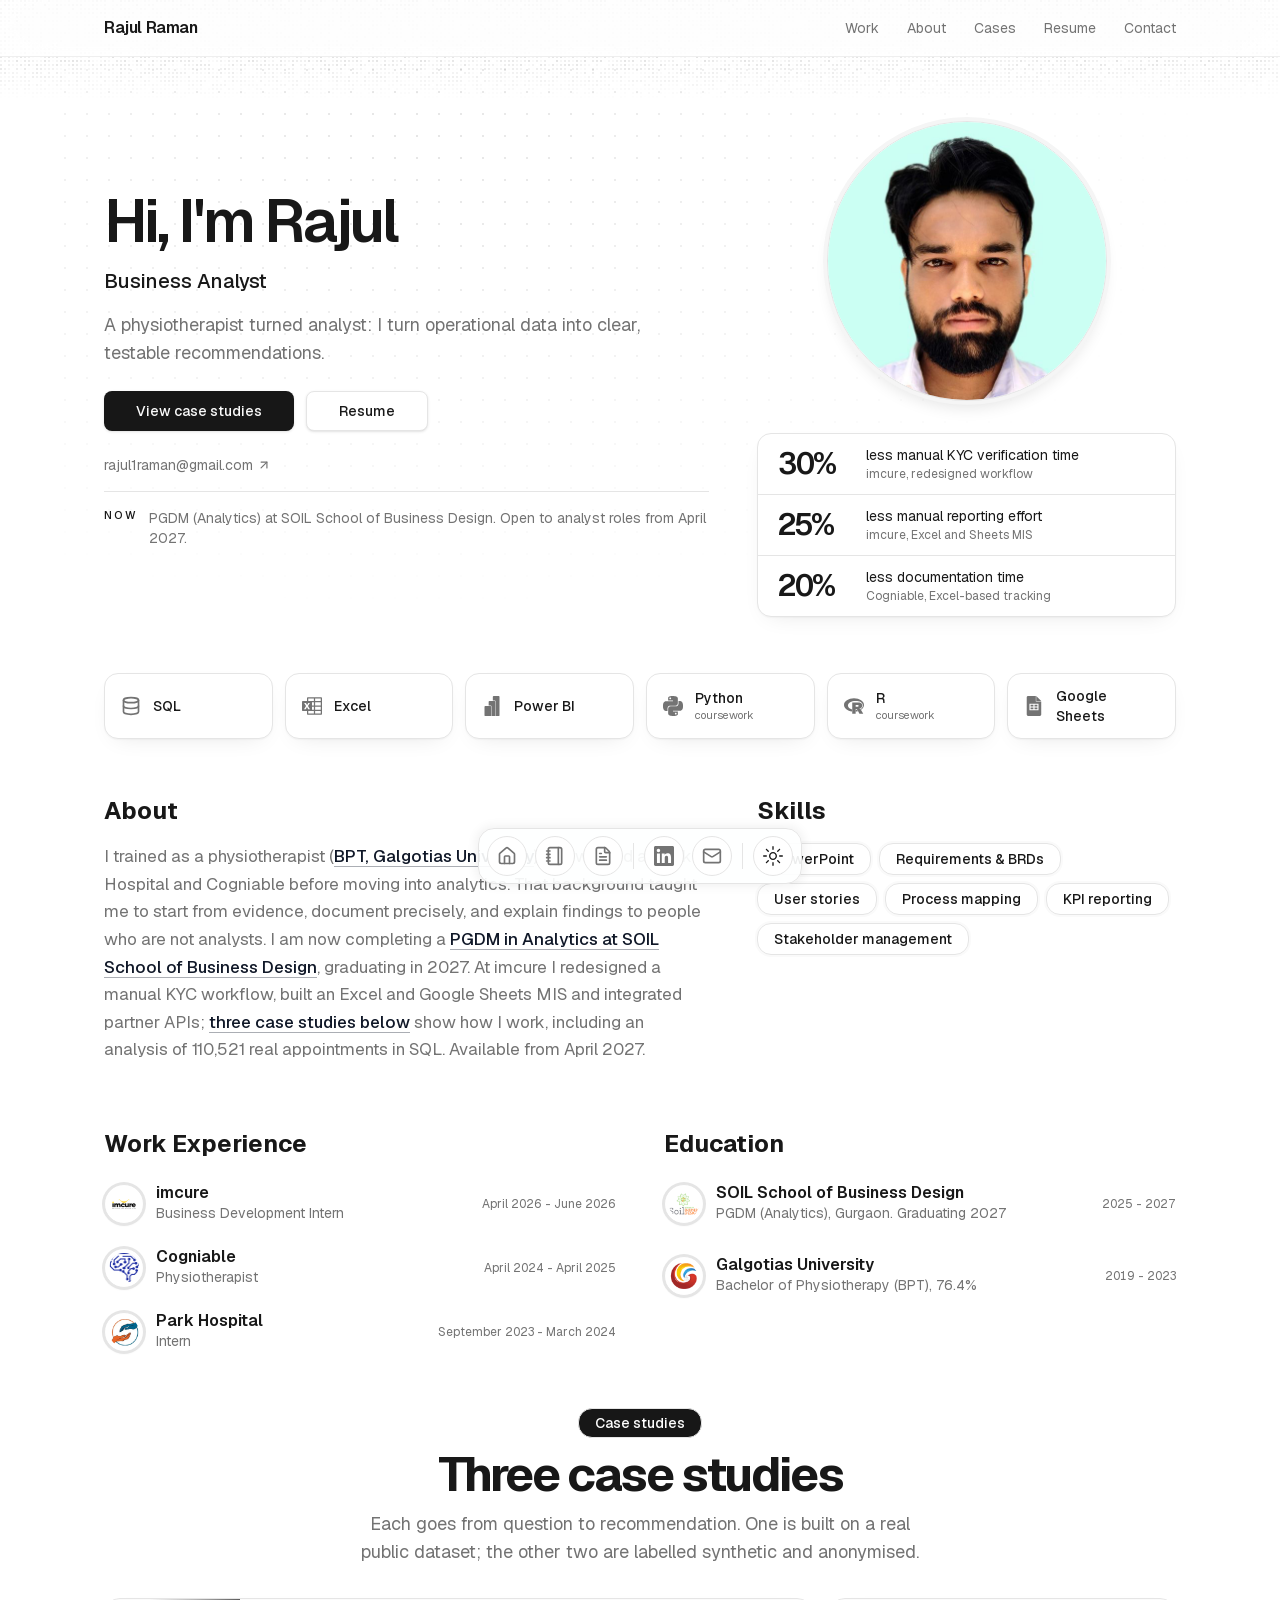
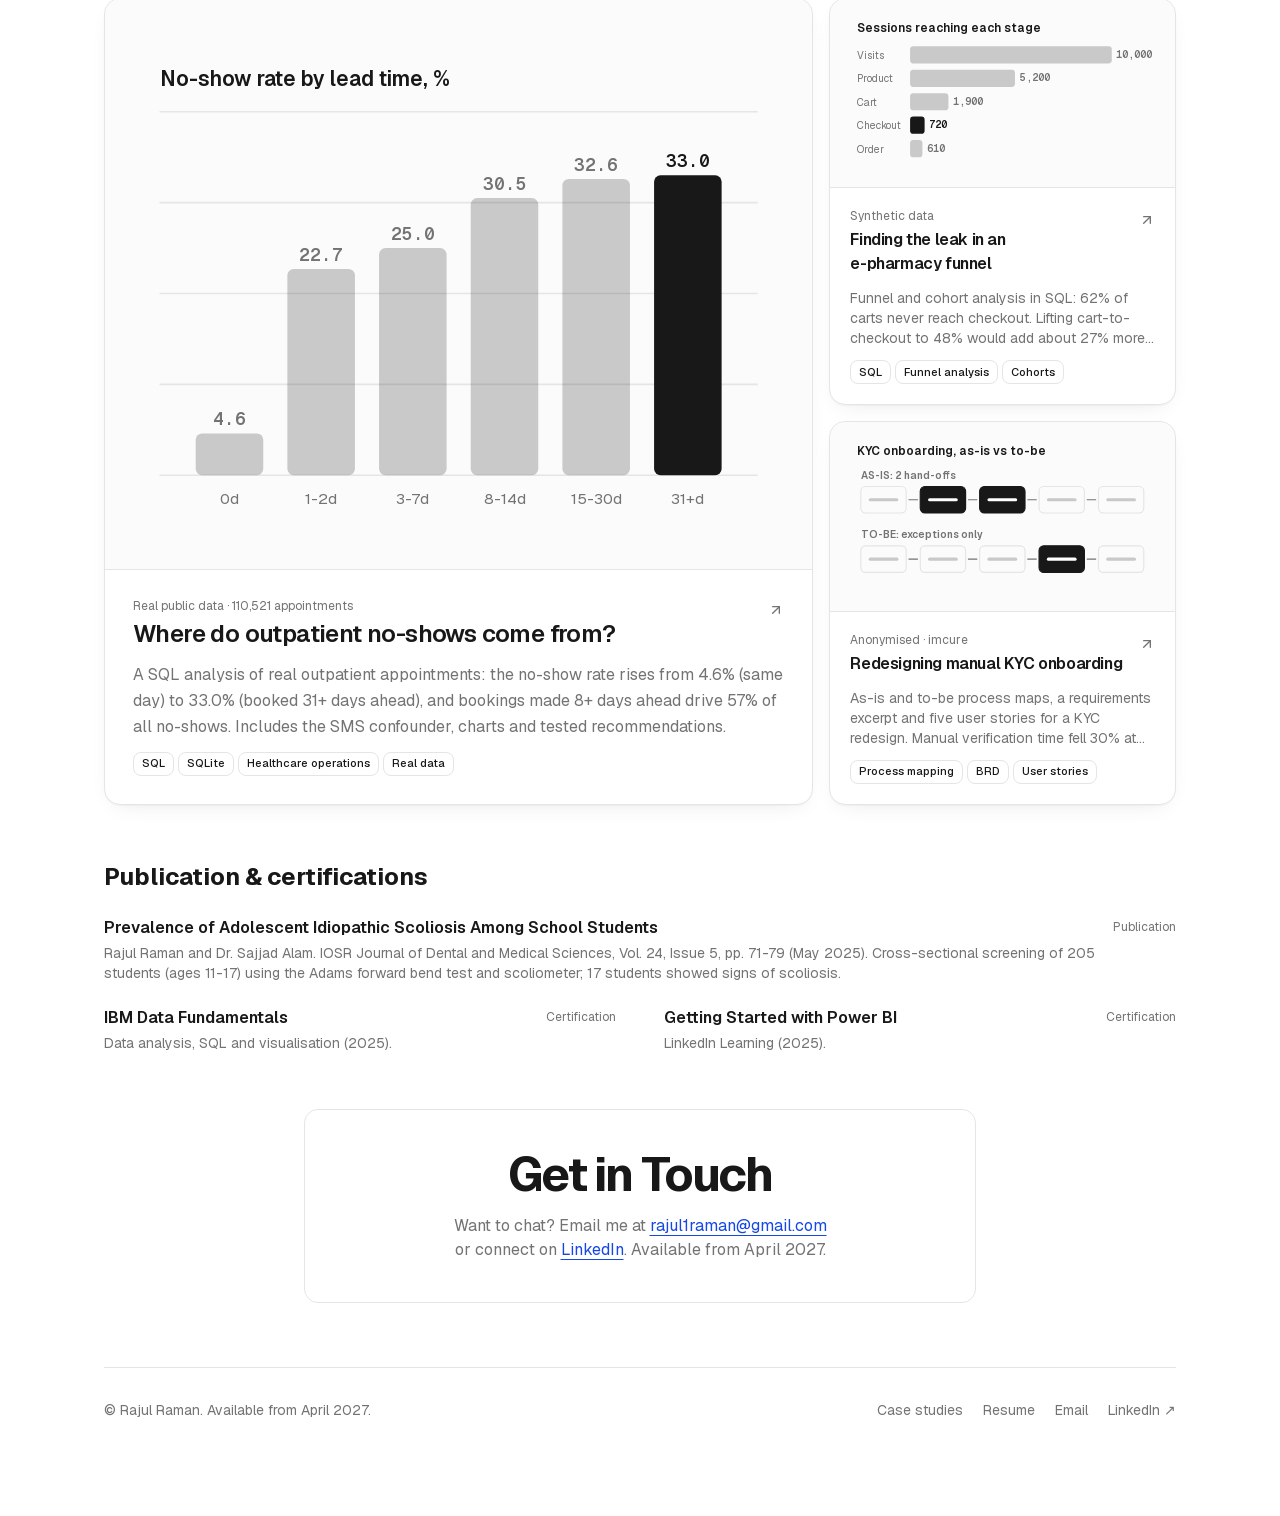
==== commit def62e0e: "v6: bento case studies, interactive Case 01 chart, resume page, SEO, performance pass. Previous main" ====
--- a/index.html
+++ b/index.html
@@ -1 +1 @@
-<!DOCTYPE html><!--TiiZxNge8FaB4Y5_ShNkL--><html lang="en"><head><meta charSet="utf-8"/><meta name="viewport" content="width=device-width, initial-scale=1"/><link rel="preload" href="/_next/static/media/797e433ab948586e-s.p.29207c2f.woff2" as="font" crossorigin="" type="font/woff2"/><link rel="preload" href="/_next/static/media/caa3a2e1cccd8315-s.p.3b6cae6d.woff2" as="font" crossorigin="" type="font/woff2"/><link rel="preload" as="image" href="/logos/imcure.png"/><link rel="preload" as="image" href="/logos/cogniable.png"/><link rel="preload" as="image" href="/logos/park_icon.png"/><link rel="preload" href="/logos/soil.png" as="image"/><link rel="preload" href="/logos/galgotias_icon.png" as="image"/><link rel="preload" as="image" href="/cases/no-show.png"/><link rel="preload" as="image" href="/cases/funnel.png"/><link rel="preload" as="image" href="/cases/kyc.png"/><link rel="stylesheet" href="/_next/static/chunks/74e87ae2f5819179.css" data-precedence="next"/><link rel="preload" as="script" fetchPriority="low" href="/_next/static/chunks/224437fcecdb9dea.js"/><script src="/_next/static/chunks/594565624a70f7ad.js" async=""></script><script src="/_next/static/chunks/f322d800278ea09f.js" async=""></script><script src="/_next/static/chunks/daeb0c231b2fce1c.js" async=""></script><script src="/_next/static/chunks/turbopack-e67e3b7f22a65bca.js" async=""></script><script src="/_next/static/chunks/2ce2d1f268afe645.js" async=""></script><script src="/_next/static/chunks/ac1a449869975b63.js" async=""></script><script src="/_next/static/chunks/aa8100d928005d19.js" async=""></script><script src="/_next/static/chunks/2916be6aba55d38b.js" async=""></script><script src="/_next/static/chunks/3bb7ee2168c459c3.js" async=""></script><script src="/_next/static/chunks/2e32b37d7c02c003.js" async=""></script><script src="/_next/static/chunks/ab5421988aba4246.js" async=""></script><script src="/_next/static/chunks/55c675216ecfeb52.js" async=""></script><script src="/_next/static/chunks/483a12865e0bba97.js" async=""></script><script src="/_next/static/chunks/ce3514cd2bc5dc3f.js" async=""></script><meta name="next-size-adjust" content=""/><title>Rajul Raman</title><meta name="description" content="Business Analyst · Healthcare &amp; Analytics. A physiotherapist turned analyst: I turn operational data into clear, testable recommendations."/><meta name="robots" content="index, follow"/><meta name="googlebot" content="index, follow, max-video-preview:-1, max-image-preview:large, max-snippet:-1"/><meta property="og:title" content="Rajul Raman"/><meta property="og:description" content="Business Analyst · Healthcare &amp; Analytics. A physiotherapist turned analyst: I turn operational data into clear, testable recommendations."/><meta property="og:url" content="https://rajul1raman-hash.github.io/"/><meta property="og:site_name" content="Rajul Raman"/><meta property="og:locale" content="en_US"/><meta property="og:image" content="https://rajul1raman-hash.github.io/og.png"/><meta property="og:image:width" content="1200"/><meta property="og:image:height" content="630"/><meta property="og:type" content="website"/><meta name="twitter:card" content="summary_large_image"/><meta name="twitter:title" content="Rajul Raman"/><meta name="twitter:description" content="Business Analyst · Healthcare &amp; Analytics. A physiotherapist turned analyst: I turn operational data into clear, testable recommendations."/><meta name="twitter:image" content="https://rajul1raman-hash.github.io/og.png"/><link rel="icon" href="/favicon.ico?favicon.9bfc4365.ico" sizes="64x64" type="image/x-icon"/><script src="/_next/static/chunks/a6dad97d9634a72d.js" noModule=""></script></head><body class="min-h-screen bg-background font-sans antialiased relative geist_a4f9adef-module__rTGU2W__variable geist_mono_f41124e8-module__uIW-CG__variable"><div hidden=""><!--$--><!--/$--></div><script>((a,b,c,d,e,f,g,h)=>{let i=document.documentElement,j=["light","dark"];function k(b){var c;(Array.isArray(a)?a:[a]).forEach(a=>{let c="class"===a,d=c&&f?e.map(a=>f[a]||a):e;c?(i.classList.remove(...d),i.classList.add(f&&f[b]?f[b]:b)):i.setAttribute(a,b)}),c=b,h&&j.includes(c)&&(i.style.colorScheme=c)}if(d)k(d);else try{let a=localStorage.getItem(b)||c,d=g&&"system"===a?window.matchMedia("(prefers-color-scheme: dark)").matches?"dark":"light":a;k(d)}catch(a){}})("class","theme","light",null,["light","dark"],null,true,true)</script><div class="absolute inset-0 top-0 left-0 right-0 h-[100px] overflow-hidden z-0"><div class="h-full w-full" style="mask-image:linear-gradient(to bottom, black, transparent);-webkit-mask-image:linear-gradient(to bottom, black, transparent)"><canvas class="pointer-events-none" style="width:0;height:0"></canvas></div></div><header class="hidden lg:block sticky top-0 z-40 border-b border-border/60 bg-background/80 backdrop-blur-xl"><div class="mx-auto flex h-14 max-w-6xl items-center justify-between px-10"><a href="/" class="font-semibold tracking-tight">Rajul Raman</a><nav class="flex items-center gap-7 text-sm text-muted-foreground"><a href="/#work" class="transition-colors hover:text-foreground">Work</a><a href="/#about" class="transition-colors hover:text-foreground">About</a><a href="/cases" class="transition-colors hover:text-foreground">Cases</a><a href="/Rajul_Raman_Resume.pdf" class="transition-colors hover:text-foreground">Resume</a><a href="/#contact" class="transition-colors hover:text-foreground">Contact</a></nav></div></header><div class="relative z-10 max-w-2xl lg:max-w-6xl mx-auto py-12 pb-24 sm:py-24 lg:pt-16 px-6 md:px-10"><main class="min-h-dvh flex flex-col gap-14 relative"><section id="hero"><div class="mx-auto w-full max-w-2xl lg:max-w-none space-y-8"><div class="gap-2 gap-y-6 flex flex-col md:flex-row justify-between lg:grid lg:grid-cols-12 lg:gap-x-12 lg:items-center"><div class="gap-2 flex flex-col order-2 md:order-1 lg:col-span-7 lg:gap-4"><div class="flex"><span class="inline-block text-3xl font-semibold tracking-tighter sm:text-4xl lg:text-6xl" style="opacity:0;filter:blur(8px);transform:translateY(-8px)">Hi, I&#x27;m Rajul</span></div><div class="flex"><span class="inline-block text-muted-foreground max-w-[600px] md:text-lg lg:hidden" style="opacity:0;filter:blur(8px);transform:translateY(-8px)">Business Analyst · Healthcare &amp; Analytics. A physiotherapist turned analyst: I turn operational data into clear, testable recommendations.</span></div><div class="flex"><span class="hidden lg:block text-xl font-medium text-foreground" style="opacity:0;filter:blur(8px);transform:translateY(-8px)">Business Analyst · Healthcare &amp; Analytics</span></div><div class="flex"><span class="hidden lg:block text-muted-foreground max-w-xl text-lg" style="opacity:0;filter:blur(8px);transform:translateY(-8px)">A physiotherapist turned analyst: I turn operational data into clear, testable recommendations.</span></div><div class="hidden lg:flex gap-3 pt-2" style="opacity:0;filter:blur(6px);transform:translateY(-6px)"><a class="inline-flex items-center justify-center whitespace-nowrap text-sm font-medium transition-colors focus-visible:outline-none focus-visible:ring-1 focus-visible:ring-ring disabled:pointer-events-none disabled:opacity-50 bg-primary text-primary-foreground shadow hover:bg-primary/90 h-10 rounded-md px-8" href="/cases/">View case studies</a><a href="/Rajul_Raman_Resume.pdf" download="" class="inline-flex items-center justify-center whitespace-nowrap text-sm font-medium transition-colors focus-visible:outline-none focus-visible:ring-1 focus-visible:ring-ring disabled:pointer-events-none disabled:opacity-50 border border-input bg-background shadow-sm hover:bg-accent hover:text-accent-foreground h-10 rounded-md px-8">Download resume</a></div></div><div class="order-1 md:order-2 lg:col-span-5 lg:flex lg:flex-col lg:items-center lg:gap-8"><div style="opacity:0;filter:blur(6px);transform:translateY(-6px)"><span class="relative flex shrink-0 overflow-hidden size-24 md:size-32 lg:size-70 border rounded-full shadow-lg ring-4 ring-muted"><span class="flex h-full w-full items-center justify-center rounded-full bg-muted lg:text-7xl lg:font-semibold lg:tracking-tighter">RR</span></span></div><div class="hidden lg:block w-full" style="opacity:0;filter:blur(6px);transform:translateY(-6px)"><dl class="w-full divide-y divide-border rounded-xl border"><div class="flex items-center gap-4 px-5 py-3"><dt class="w-16 flex-none text-3xl font-semibold tracking-tighter">30%</dt><dd class="min-w-0 text-sm leading-snug text-muted-foreground"><span class="block text-foreground">less manual KYC verification time</span><span class="block text-xs">imcure, redesigned workflow</span></dd></div><div class="flex items-center gap-4 px-5 py-3"><dt class="w-16 flex-none text-3xl font-semibold tracking-tighter">25%</dt><dd class="min-w-0 text-sm leading-snug text-muted-foreground"><span class="block text-foreground">less manual reporting effort</span><span class="block text-xs">imcure, Excel and Sheets MIS</span></dd></div><div class="flex items-center gap-4 px-5 py-3"><dt class="w-16 flex-none text-3xl font-semibold tracking-tighter">20%</dt><dd class="min-w-0 text-sm leading-snug text-muted-foreground"><span class="block text-foreground">less documentation time</span><span class="block text-xs">Cogniable, Excel-based tracking</span></dd></div></dl></div></div></div></div></section><div class="flex flex-col gap-14 lg:grid lg:grid-cols-12 lg:gap-x-12 lg:gap-y-16"><section id="about" class="lg:col-span-7 lg:row-start-1 min-w-0"><div class="flex min-h-0 flex-col gap-y-4"><div style="opacity:0;filter:blur(6px);transform:translateY(-6px)"><h2 class="text-xl lg:text-2xl font-bold">About</h2></div><div style="opacity:0;filter:blur(6px);transform:translateY(-6px)"><div class="prose max-w-full text-pretty font-sans leading-relaxed text-muted-foreground dark:prose-invert lg:text-[17px]"><p>I trained as a physiotherapist (<a href="/#education">BPT, Galgotias University</a>) and worked at Park Hospital and Cogniable before moving into analytics. That background taught me to start from evidence, document precisely, and explain findings to people who are not analysts. I am now completing a <a href="/#education">PGDM in Analytics at SOIL School of Business Design</a>, graduating in 2027. At imcure I redesigned a manual KYC workflow, built an Excel and Google Sheets MIS and integrated partner APIs; <a href="/#projects">three case studies below</a> show how I work, including an analysis of 110,521 real appointments in SQL. Available from April 2027.</p></div></div></div></section><section id="work" class="lg:col-span-6 lg:row-start-2 min-w-0"><div class="flex min-h-0 flex-col gap-y-6"><div style="opacity:0;filter:blur(6px);transform:translateY(-6px)"><h2 class="text-xl lg:text-2xl font-bold">Work Experience</h2></div><div style="opacity:0;filter:blur(6px);transform:translateY(-6px)"><div class="w-full grid gap-6" data-orientation="vertical"><div data-state="closed" data-orientation="vertical" class="w-full border-b-0 grid gap-2"><h3 data-orientation="vertical" data-state="closed" class="flex"><button type="button" aria-controls="radix-_R_msiautb_" aria-expanded="false" data-state="closed" data-orientation="vertical" id="radix-_R_6siautb_" class="flex flex-1 items-center justify-between text-sm font-medium text-left [&amp;[data-state=open]_svg]:rotate-180 hover:no-underline p-0 cursor-pointer transition-colors rounded-none group [&amp;&gt;svg]:hidden" data-radix-collection-item=""><div class="flex items-center gap-x-3 justify-between w-full text-left"><div class="flex items-center gap-x-3 flex-1 min-w-0"><img src="/logos/imcure.png" alt="imcure" class="size-8 md:size-10 p-1 border rounded-full shadow ring-2 ring-border overflow-hidden object-contain flex-none bg-white"/><div class="flex-1 min-w-0 gap-0.5 flex flex-col"><div class="font-semibold leading-none flex items-center gap-2">imcure<span class="relative inline-flex items-center w-3.5 h-3.5"><svg xmlns="http://www.w3.org/2000/svg" width="24" height="24" viewBox="0 0 24 24" fill="none" stroke="currentColor" stroke-width="2" stroke-linecap="round" stroke-linejoin="round" class="lucide lucide-chevron-right absolute h-3.5 w-3.5 shrink-0 text-muted-foreground stroke-2 transition-all duration-300 ease-out translate-x-0 opacity-0 group-hover:translate-x-1 group-hover:opacity-100 group-data-[state=open]:opacity-0 group-data-[state=open]:translate-x-0" aria-hidden="true"><path d="m9 18 6-6-6-6"></path></svg><svg xmlns="http://www.w3.org/2000/svg" width="24" height="24" viewBox="0 0 24 24" fill="none" stroke="currentColor" stroke-width="2" stroke-linecap="round" stroke-linejoin="round" class="lucide lucide-chevron-down absolute h-3.5 w-3.5 shrink-0 text-muted-foreground stroke-2 transition-all duration-200 opacity-0 rotate-0 group-data-[state=open]:opacity-100 group-data-[state=open]:rotate-180" aria-hidden="true"><path d="m6 9 6 6 6-6"></path></svg></span></div><div class="font-sans text-sm text-muted-foreground">Business Development Intern</div></div></div><div class="flex items-center gap-1 text-xs tabular-nums text-muted-foreground text-right flex-none"><span>April 2026<!-- --> - <!-- -->June 2026</span></div></div></button></h3><div data-state="closed" id="radix-_R_msiautb_" hidden="" role="region" aria-labelledby="radix-_R_6siautb_" data-orientation="vertical" class="overflow-hidden text-sm data-[state=closed]:animate-accordion-up data-[state=open]:animate-accordion-down" style="--radix-accordion-content-height:var(--radix-collapsible-content-height);--radix-accordion-content-width:var(--radix-collapsible-content-width)"></div></div><div data-state="closed" data-orientation="vertical" class="w-full border-b-0 grid gap-2"><h3 data-orientation="vertical" data-state="closed" class="flex"><button type="button" aria-controls="radix-_R_qsiautb_" aria-expanded="false" data-state="closed" data-orientation="vertical" id="radix-_R_asiautb_" class="flex flex-1 items-center justify-between text-sm font-medium text-left [&amp;[data-state=open]_svg]:rotate-180 hover:no-underline p-0 cursor-pointer transition-colors rounded-none group [&amp;&gt;svg]:hidden" data-radix-collection-item=""><div class="flex items-center gap-x-3 justify-between w-full text-left"><div class="flex items-center gap-x-3 flex-1 min-w-0"><img src="/logos/cogniable.png" alt="Cogniable" class="size-8 md:size-10 p-1 border rounded-full shadow ring-2 ring-border overflow-hidden object-contain flex-none bg-white"/><div class="flex-1 min-w-0 gap-0.5 flex flex-col"><div class="font-semibold leading-none flex items-center gap-2">Cogniable<span class="relative inline-flex items-center w-3.5 h-3.5"><svg xmlns="http://www.w3.org/2000/svg" width="24" height="24" viewBox="0 0 24 24" fill="none" stroke="currentColor" stroke-width="2" stroke-linecap="round" stroke-linejoin="round" class="lucide lucide-chevron-right absolute h-3.5 w-3.5 shrink-0 text-muted-foreground stroke-2 transition-all duration-300 ease-out translate-x-0 opacity-0 group-hover:translate-x-1 group-hover:opacity-100 group-data-[state=open]:opacity-0 group-data-[state=open]:translate-x-0" aria-hidden="true"><path d="m9 18 6-6-6-6"></path></svg><svg xmlns="http://www.w3.org/2000/svg" width="24" height="24" viewBox="0 0 24 24" fill="none" stroke="currentColor" stroke-width="2" stroke-linecap="round" stroke-linejoin="round" class="lucide lucide-chevron-down absolute h-3.5 w-3.5 shrink-0 text-muted-foreground stroke-2 transition-all duration-200 opacity-0 rotate-0 group-data-[state=open]:opacity-100 group-data-[state=open]:rotate-180" aria-hidden="true"><path d="m6 9 6 6 6-6"></path></svg></span></div><div class="font-sans text-sm text-muted-foreground">Physiotherapist</div></div></div><div class="flex items-center gap-1 text-xs tabular-nums text-muted-foreground text-right flex-none"><span>April 2024<!-- --> - <!-- -->April 2025</span></div></div></button></h3><div data-state="closed" id="radix-_R_qsiautb_" hidden="" role="region" aria-labelledby="radix-_R_asiautb_" data-orientation="vertical" class="overflow-hidden text-sm data-[state=closed]:animate-accordion-up data-[state=open]:animate-accordion-down" style="--radix-accordion-content-height:var(--radix-collapsible-content-height);--radix-accordion-content-width:var(--radix-collapsible-content-width)"></div></div><div data-state="closed" data-orientation="vertical" class="w-full border-b-0 grid gap-2"><h3 data-orientation="vertical" data-state="closed" class="flex"><button type="button" aria-controls="radix-_R_usiautb_" aria-expanded="false" data-state="closed" data-orientation="vertical" id="radix-_R_esiautb_" class="flex flex-1 items-center justify-between text-sm font-medium text-left [&amp;[data-state=open]_svg]:rotate-180 hover:no-underline p-0 cursor-pointer transition-colors rounded-none group [&amp;&gt;svg]:hidden" data-radix-collection-item=""><div class="flex items-center gap-x-3 justify-between w-full text-left"><div class="flex items-center gap-x-3 flex-1 min-w-0"><img src="/logos/park_icon.png" alt="Park Hospital" class="size-8 md:size-10 p-1 border rounded-full shadow ring-2 ring-border overflow-hidden object-contain flex-none bg-white"/><div class="flex-1 min-w-0 gap-0.5 flex flex-col"><div class="font-semibold leading-none flex items-center gap-2">Park Hospital<span class="relative inline-flex items-center w-3.5 h-3.5"><svg xmlns="http://www.w3.org/2000/svg" width="24" height="24" viewBox="0 0 24 24" fill="none" stroke="currentColor" stroke-width="2" stroke-linecap="round" stroke-linejoin="round" class="lucide lucide-chevron-right absolute h-3.5 w-3.5 shrink-0 text-muted-foreground stroke-2 transition-all duration-300 ease-out translate-x-0 opacity-0 group-hover:translate-x-1 group-hover:opacity-100 group-data-[state=open]:opacity-0 group-data-[state=open]:translate-x-0" aria-hidden="true"><path d="m9 18 6-6-6-6"></path></svg><svg xmlns="http://www.w3.org/2000/svg" width="24" height="24" viewBox="0 0 24 24" fill="none" stroke="currentColor" stroke-width="2" stroke-linecap="round" stroke-linejoin="round" class="lucide lucide-chevron-down absolute h-3.5 w-3.5 shrink-0 text-muted-foreground stroke-2 transition-all duration-200 opacity-0 rotate-0 group-data-[state=open]:opacity-100 group-data-[state=open]:rotate-180" aria-hidden="true"><path d="m6 9 6 6 6-6"></path></svg></span></div><div class="font-sans text-sm text-muted-foreground">Intern</div></div></div><div class="flex items-center gap-1 text-xs tabular-nums text-muted-foreground text-right flex-none"><span>September 2023<!-- --> - <!-- -->March 2024</span></div></div></button></h3><div data-state="closed" id="radix-_R_usiautb_" hidden="" role="region" aria-labelledby="radix-_R_esiautb_" data-orientation="vertical" class="overflow-hidden text-sm data-[state=closed]:animate-accordion-up data-[state=open]:animate-accordion-down" style="--radix-accordion-content-height:var(--radix-collapsible-content-height);--radix-accordion-content-width:var(--radix-collapsible-content-width)"></div></div></div></div></div></section><section id="education" class="lg:col-span-6 lg:col-start-7 lg:row-start-2 min-w-0"><div class="flex min-h-0 flex-col gap-y-6"><div style="opacity:0;filter:blur(6px);transform:translateY(-6px)"><h2 class="text-xl lg:text-2xl font-bold">Education</h2></div><div class="flex flex-col gap-8"><div style="opacity:0;filter:blur(6px);transform:translateY(-6px)"><a target="_blank" rel="noopener noreferrer" class="flex items-center gap-x-3 justify-between group" href="https://www.schoolofbusinessdesign.com"><div class="flex items-center gap-x-3 flex-1 min-w-0"><img src="/logos/soil.png" alt="SOIL School of Business Design" class="size-8 md:size-10 p-1 border rounded-full shadow ring-2 ring-border overflow-hidden object-contain flex-none bg-white"/><div class="flex-1 min-w-0 flex flex-col gap-0.5"><div class="font-semibold leading-none flex items-center gap-2">SOIL School of Business Design<svg xmlns="http://www.w3.org/2000/svg" width="24" height="24" viewBox="0 0 24 24" fill="none" stroke="currentColor" stroke-width="2" stroke-linecap="round" stroke-linejoin="round" class="lucide lucide-arrow-up-right h-3.5 w-3.5 text-muted-foreground opacity-0 -translate-x-2 group-hover:opacity-100 group-hover:translate-x-0 transition-all duration-200" aria-hidden="true"><path d="M7 7h10v10"></path><path d="M7 17 17 7"></path></svg></div><div class="font-sans text-sm text-muted-foreground">PGDM (Analytics), Gurgaon. Graduating 2027</div></div></div><div class="flex items-center gap-1 text-xs tabular-nums text-muted-foreground text-right flex-none"><span>2025<!-- --> - <!-- -->2027</span></div></a></div><div style="opacity:0;filter:blur(6px);transform:translateY(-6px)"><a target="_blank" rel="noopener noreferrer" class="flex items-center gap-x-3 justify-between group" href="https://www.galgotiasuniversity.edu.in"><div class="flex items-center gap-x-3 flex-1 min-w-0"><img src="/logos/galgotias_icon.png" alt="Galgotias University" class="size-8 md:size-10 p-1 border rounded-full shadow ring-2 ring-border overflow-hidden object-contain flex-none bg-white"/><div class="flex-1 min-w-0 flex flex-col gap-0.5"><div class="font-semibold leading-none flex items-center gap-2">Galgotias University<svg xmlns="http://www.w3.org/2000/svg" width="24" height="24" viewBox="0 0 24 24" fill="none" stroke="currentColor" stroke-width="2" stroke-linecap="round" stroke-linejoin="round" class="lucide lucide-arrow-up-right h-3.5 w-3.5 text-muted-foreground opacity-0 -translate-x-2 group-hover:opacity-100 group-hover:translate-x-0 transition-all duration-200" aria-hidden="true"><path d="M7 7h10v10"></path><path d="M7 17 17 7"></path></svg></div><div class="font-sans text-sm text-muted-foreground">Bachelor of Physiotherapy (BPT), 76.4%</div></div></div><div class="flex items-center gap-1 text-xs tabular-nums text-muted-foreground text-right flex-none"><span>2019<!-- --> - <!-- -->2023</span></div></a></div></div></div></section><section id="skills" class="lg:col-span-5 lg:col-start-8 lg:row-start-1 min-w-0"><div class="flex min-h-0 flex-col gap-y-4"><div style="opacity:0;filter:blur(6px);transform:translateY(-6px)"><h2 class="text-xl lg:text-2xl font-bold">Skills</h2></div><div class="flex flex-wrap gap-2"><div style="opacity:0;filter:blur(6px);transform:translateY(-6px)"><div class="border bg-background border-border ring-2 ring-border/20 rounded-xl h-8 w-fit px-4 flex items-center gap-2"><span class="text-foreground text-sm font-medium">SQL</span></div></div><div style="opacity:0;filter:blur(6px);transform:translateY(-6px)"><div class="border bg-background border-border ring-2 ring-border/20 rounded-xl h-8 w-fit px-4 flex items-center gap-2"><span class="text-foreground text-sm font-medium">Excel</span></div></div><div style="opacity:0;filter:blur(6px);transform:translateY(-6px)"><div class="border bg-background border-border ring-2 ring-border/20 rounded-xl h-8 w-fit px-4 flex items-center gap-2"><span class="text-foreground text-sm font-medium">Power BI</span></div></div><div style="opacity:0;filter:blur(6px);transform:translateY(-6px)"><div class="border bg-background border-border ring-2 ring-border/20 rounded-xl h-8 w-fit px-4 flex items-center gap-2"><span class="text-foreground text-sm font-medium">Google Sheets</span></div></div><div style="opacity:0;filter:blur(6px);transform:translateY(-6px)"><div class="border bg-background border-border ring-2 ring-border/20 rounded-xl h-8 w-fit px-4 flex items-center gap-2"><span class="text-foreground text-sm font-medium">Python (coursework)</span></div></div><div style="opacity:0;filter:blur(6px);transform:translateY(-6px)"><div class="border bg-background border-border ring-2 ring-border/20 rounded-xl h-8 w-fit px-4 flex items-center gap-2"><span class="text-foreground text-sm font-medium">R (coursework)</span></div></div><div style="opacity:0;filter:blur(6px);transform:translateY(-6px)"><div class="border bg-background border-border ring-2 ring-border/20 rounded-xl h-8 w-fit px-4 flex items-center gap-2"><span class="text-foreground text-sm font-medium">PowerPoint</span></div></div><div style="opacity:0;filter:blur(6px);transform:translateY(-6px)"><div class="border bg-background border-border ring-2 ring-border/20 rounded-xl h-8 w-fit px-4 flex items-center gap-2"><span class="text-foreground text-sm font-medium">Requirements &amp; BRDs</span></div></div><div style="opacity:0;filter:blur(6px);transform:translateY(-6px)"><div class="border bg-background border-border ring-2 ring-border/20 rounded-xl h-8 w-fit px-4 flex items-center gap-2"><span class="text-foreground text-sm font-medium">User stories</span></div></div><div style="opacity:0;filter:blur(6px);transform:translateY(-6px)"><div class="border bg-background border-border ring-2 ring-border/20 rounded-xl h-8 w-fit px-4 flex items-center gap-2"><span class="text-foreground text-sm font-medium">Process mapping</span></div></div><div style="opacity:0;filter:blur(6px);transform:translateY(-6px)"><div class="border bg-background border-border ring-2 ring-border/20 rounded-xl h-8 w-fit px-4 flex items-center gap-2"><span class="text-foreground text-sm font-medium">KPI reporting</span></div></div><div style="opacity:0;filter:blur(6px);transform:translateY(-6px)"><div class="border bg-background border-border ring-2 ring-border/20 rounded-xl h-8 w-fit px-4 flex items-center gap-2"><span class="text-foreground text-sm font-medium">Stakeholder management</span></div></div></div></div></section></div><section id="projects"><div style="opacity:0;filter:blur(6px);transform:translateY(-6px)"><section id="projects"><div class="flex min-h-0 flex-col gap-y-8"><div class="flex flex-col gap-y-4 items-center justify-center"><div class="flex items-center w-full"><div class="flex-1 h-px bg-linear-to-r from-transparent from-5% via-border via-95% to-transparent"></div><div class="border bg-primary z-10 rounded-xl px-4 py-1"><span class="text-background text-sm font-medium">Case studies</span></div><div class="flex-1 h-px bg-linear-to-l from-transparent from-5% via-border via-95% to-transparent"></div></div><div class="flex flex-col gap-y-3 items-center justify-center"><h2 class="text-3xl font-bold tracking-tighter sm:text-4xl lg:text-5xl">Three case studies</h2><p class="text-muted-foreground md:text-lg/relaxed lg:text-base/relaxed xl:text-lg/relaxed text-balance text-center">Each goes from question to recommendation. One is built on a real public dataset; the other two are labelled synthetic and anonymised.</p></div></div><div class="grid grid-cols-1 gap-3 sm:grid-cols-2 lg:grid-cols-3 lg:gap-5 auto-rows-fr"><div class="h-full" style="opacity:0;filter:blur(6px);transform:translateY(-6px)"><div class="flex flex-col h-full border border-border rounded-xl overflow-hidden hover:ring-2 cursor-pointer hover:ring-muted transition-all duration-200"><div class="relative shrink-0"><a class="block" href="/cases/no-show-analysis/"><img src="/cases/no-show.png" alt="Where do outpatient no-shows come from?" class="w-full h-48 object-cover"/></a><div class="absolute top-2 right-2 flex flex-wrap gap-2"><a href="/cases/no-show-analysis/"><div class="rounded-md border px-2.5 py-0.5 font-semibold transition-colors focus:outline-none focus:ring-2 focus:ring-ring focus:ring-offset-2 border-transparent shadow flex items-center gap-1.5 text-xs bg-black text-white hover:bg-black/90"><svg xmlns="http://www.w3.org/2000/svg" width="24" height="24" viewBox="0 0 24 24" fill="none" stroke="currentColor" stroke-width="2" stroke-linecap="round" stroke-linejoin="round" class="lucide lucide-globe size-3" aria-hidden="true"><circle cx="12" cy="12" r="10"></circle><path d="M12 2a14.5 14.5 0 0 0 0 20 14.5 14.5 0 0 0 0-20"></path><path d="M2 12h20"></path></svg>Case study</div></a><a target="_blank" rel="noopener noreferrer" href="https://www.kaggle.com/datasets/joniarroba/noshowappointments"><div class="rounded-md border px-2.5 py-0.5 font-semibold transition-colors focus:outline-none focus:ring-2 focus:ring-ring focus:ring-offset-2 border-transparent shadow flex items-center gap-1.5 text-xs bg-black text-white hover:bg-black/90"><svg xmlns="http://www.w3.org/2000/svg" width="24" height="24" viewBox="0 0 24 24" fill="none" stroke="currentColor" stroke-width="2" stroke-linecap="round" stroke-linejoin="round" class="lucide lucide-globe size-3" aria-hidden="true"><circle cx="12" cy="12" r="10"></circle><path d="M12 2a14.5 14.5 0 0 0 0 20 14.5 14.5 0 0 0 0-20"></path><path d="M2 12h20"></path></svg>Dataset</div></a></div></div><div class="p-6 flex flex-col gap-3 flex-1"><div class="flex items-start justify-between gap-2"><div class="flex flex-col gap-1"><h3 class="font-semibold">Where do outpatient no-shows come from?</h3><time class="text-xs text-muted-foreground">Real public data · 110,521 appointments</time></div><a class="text-muted-foreground hover:text-foreground transition-colors focus-visible:outline-none focus-visible:ring-2 focus-visible:ring-ring focus-visible:ring-offset-2 rounded-sm" aria-label="Open Where do outpatient no-shows come from?" href="/cases/no-show-analysis/"><svg xmlns="http://www.w3.org/2000/svg" width="24" height="24" viewBox="0 0 24 24" fill="none" stroke="currentColor" stroke-width="2" stroke-linecap="round" stroke-linejoin="round" class="lucide lucide-arrow-up-right h-4 w-4" aria-hidden="true"><path d="M7 7h10v10"></path><path d="M7 17 17 7"></path></svg></a></div><div class="text-xs flex-1 prose max-w-full text-pretty font-sans leading-relaxed text-muted-foreground dark:prose-invert"><p>A SQL analysis of real outpatient appointments: the no-show rate rises from 4.6% (same day) to 33.0% (booked 31+ days ahead), and bookings made 8+ days ahead drive 57% of all no-shows. Includes the SMS confounder, charts and tested recommendations.</p></div><div class="flex flex-wrap gap-1 mt-auto"><div class="inline-flex items-center rounded-md py-0.5 transition-colors focus:outline-none focus:ring-2 focus:ring-ring focus:ring-offset-2 text-foreground text-[11px] font-medium border border-border h-6 w-fit px-2">SQL</div><div class="inline-flex items-center rounded-md py-0.5 transition-colors focus:outline-none focus:ring-2 focus:ring-ring focus:ring-offset-2 text-foreground text-[11px] font-medium border border-border h-6 w-fit px-2">SQLite</div><div class="inline-flex items-center rounded-md py-0.5 transition-colors focus:outline-none focus:ring-2 focus:ring-ring focus:ring-offset-2 text-foreground text-[11px] font-medium border border-border h-6 w-fit px-2">Healthcare operations</div><div class="inline-flex items-center rounded-md py-0.5 transition-colors focus:outline-none focus:ring-2 focus:ring-ring focus:ring-offset-2 text-foreground text-[11px] font-medium border border-border h-6 w-fit px-2">Real data</div></div></div></div></div><div class="h-full" style="opacity:0;filter:blur(6px);transform:translateY(-6px)"><div class="flex flex-col h-full border border-border rounded-xl overflow-hidden hover:ring-2 cursor-pointer hover:ring-muted transition-all duration-200"><div class="relative shrink-0"><a class="block" href="/cases/ecommerce-funnel-analysis/"><img src="/cases/funnel.png" alt="Finding the leak in an e-pharmacy funnel" class="w-full h-48 object-cover"/></a><div class="absolute top-2 right-2 flex flex-wrap gap-2"><a href="/cases/ecommerce-funnel-analysis/"><div class="rounded-md border px-2.5 py-0.5 font-semibold transition-colors focus:outline-none focus:ring-2 focus:ring-ring focus:ring-offset-2 border-transparent shadow flex items-center gap-1.5 text-xs bg-black text-white hover:bg-black/90"><svg xmlns="http://www.w3.org/2000/svg" width="24" height="24" viewBox="0 0 24 24" fill="none" stroke="currentColor" stroke-width="2" stroke-linecap="round" stroke-linejoin="round" class="lucide lucide-globe size-3" aria-hidden="true"><circle cx="12" cy="12" r="10"></circle><path d="M12 2a14.5 14.5 0 0 0 0 20 14.5 14.5 0 0 0 0-20"></path><path d="M2 12h20"></path></svg>Case study</div></a></div></div><div class="p-6 flex flex-col gap-3 flex-1"><div class="flex items-start justify-between gap-2"><div class="flex flex-col gap-1"><h3 class="font-semibold">Finding the leak in an e-pharmacy funnel</h3><time class="text-xs text-muted-foreground">Synthetic data</time></div><a class="text-muted-foreground hover:text-foreground transition-colors focus-visible:outline-none focus-visible:ring-2 focus-visible:ring-ring focus-visible:ring-offset-2 rounded-sm" aria-label="Open Finding the leak in an e-pharmacy funnel" href="/cases/ecommerce-funnel-analysis/"><svg xmlns="http://www.w3.org/2000/svg" width="24" height="24" viewBox="0 0 24 24" fill="none" stroke="currentColor" stroke-width="2" stroke-linecap="round" stroke-linejoin="round" class="lucide lucide-arrow-up-right h-4 w-4" aria-hidden="true"><path d="M7 7h10v10"></path><path d="M7 17 17 7"></path></svg></a></div><div class="text-xs flex-1 prose max-w-full text-pretty font-sans leading-relaxed text-muted-foreground dark:prose-invert"><p>Funnel and cohort analysis in SQL: 62% of carts never reach checkout. Lifting cart-to-checkout to 48% would add about 27% more orders on the same traffic (scenario). All numbers are synthetic and labelled as such.</p></div><div class="flex flex-wrap gap-1 mt-auto"><div class="inline-flex items-center rounded-md py-0.5 transition-colors focus:outline-none focus:ring-2 focus:ring-ring focus:ring-offset-2 text-foreground text-[11px] font-medium border border-border h-6 w-fit px-2">SQL</div><div class="inline-flex items-center rounded-md py-0.5 transition-colors focus:outline-none focus:ring-2 focus:ring-ring focus:ring-offset-2 text-foreground text-[11px] font-medium border border-border h-6 w-fit px-2">Funnel analysis</div><div class="inline-flex items-center rounded-md py-0.5 transition-colors focus:outline-none focus:ring-2 focus:ring-ring focus:ring-offset-2 text-foreground text-[11px] font-medium border border-border h-6 w-fit px-2">Cohorts</div><div class="inline-flex items-center rounded-md py-0.5 transition-colors focus:outline-none focus:ring-2 focus:ring-ring focus:ring-offset-2 text-foreground text-[11px] font-medium border border-border h-6 w-fit px-2">Synthetic data</div></div></div></div></div><div class="h-full" style="opacity:0;filter:blur(6px);transform:translateY(-6px)"><div class="flex flex-col h-full border border-border rounded-xl overflow-hidden hover:ring-2 cursor-pointer hover:ring-muted transition-all duration-200"><div class="relative shrink-0"><a class="block" href="/cases/kyc-onboarding-redesign/"><img src="/cases/kyc.png" alt="Redesigning manual KYC onboarding" class="w-full h-48 object-cover"/></a><div class="absolute top-2 right-2 flex flex-wrap gap-2"><a href="/cases/kyc-onboarding-redesign/"><div class="rounded-md border px-2.5 py-0.5 font-semibold transition-colors focus:outline-none focus:ring-2 focus:ring-ring focus:ring-offset-2 border-transparent shadow flex items-center gap-1.5 text-xs bg-black text-white hover:bg-black/90"><svg xmlns="http://www.w3.org/2000/svg" width="24" height="24" viewBox="0 0 24 24" fill="none" stroke="currentColor" stroke-width="2" stroke-linecap="round" stroke-linejoin="round" class="lucide lucide-globe size-3" aria-hidden="true"><circle cx="12" cy="12" r="10"></circle><path d="M12 2a14.5 14.5 0 0 0 0 20 14.5 14.5 0 0 0 0-20"></path><path d="M2 12h20"></path></svg>Case study</div></a></div></div><div class="p-6 flex flex-col gap-3 flex-1"><div class="flex items-start justify-between gap-2"><div class="flex flex-col gap-1"><h3 class="font-semibold">Redesigning manual KYC onboarding</h3><time class="text-xs text-muted-foreground">Anonymised · imcure</time></div><a class="text-muted-foreground hover:text-foreground transition-colors focus-visible:outline-none focus-visible:ring-2 focus-visible:ring-ring focus-visible:ring-offset-2 rounded-sm" aria-label="Open Redesigning manual KYC onboarding" href="/cases/kyc-onboarding-redesign/"><svg xmlns="http://www.w3.org/2000/svg" width="24" height="24" viewBox="0 0 24 24" fill="none" stroke="currentColor" stroke-width="2" stroke-linecap="round" stroke-linejoin="round" class="lucide lucide-arrow-up-right h-4 w-4" aria-hidden="true"><path d="M7 7h10v10"></path><path d="M7 17 17 7"></path></svg></a></div><div class="text-xs flex-1 prose max-w-full text-pretty font-sans leading-relaxed text-muted-foreground dark:prose-invert"><p>As-is and to-be process maps, a requirements excerpt and five user stories for a KYC redesign. Manual verification time fell 30% at imcure (measured); all other figures are labelled assumptions.</p></div><div class="flex flex-wrap gap-1 mt-auto"><div class="inline-flex items-center rounded-md py-0.5 transition-colors focus:outline-none focus:ring-2 focus:ring-ring focus:ring-offset-2 text-foreground text-[11px] font-medium border border-border h-6 w-fit px-2">Process mapping</div><div class="inline-flex items-center rounded-md py-0.5 transition-colors focus:outline-none focus:ring-2 focus:ring-ring focus:ring-offset-2 text-foreground text-[11px] font-medium border border-border h-6 w-fit px-2">BRD</div><div class="inline-flex items-center rounded-md py-0.5 transition-colors focus:outline-none focus:ring-2 focus:ring-ring focus:ring-offset-2 text-foreground text-[11px] font-medium border border-border h-6 w-fit px-2">User stories</div><div class="inline-flex items-center rounded-md py-0.5 transition-colors focus:outline-none focus:ring-2 focus:ring-ring focus:ring-offset-2 text-foreground text-[11px] font-medium border border-border h-6 w-fit px-2">Anonymised</div></div></div></div></div></div></div></section></div></section><section id="publications"><div class="flex min-h-0 flex-col gap-y-6"><div style="opacity:0;filter:blur(6px);transform:translateY(-6px)"><h2 class="text-xl lg:text-2xl font-bold">Publication &amp; certifications</h2></div><div class="grid grid-cols-1 gap-6 lg:grid-cols-2 lg:gap-x-12"><div class="lg:col-span-2" style="opacity:0;filter:blur(6px);transform:translateY(-6px)"><a target="_blank" rel="noopener noreferrer" class="flex items-start gap-x-3 justify-between group" href="https://doi.org/10.9790/0853-2405047179"><div class="flex-1 min-w-0 flex flex-col gap-1"><div class="font-semibold leading-snug flex items-center gap-2">Prevalence of Adolescent Idiopathic Scoliosis Among School Students<svg xmlns="http://www.w3.org/2000/svg" width="24" height="24" viewBox="0 0 24 24" fill="none" stroke="currentColor" stroke-width="2" stroke-linecap="round" stroke-linejoin="round" class="lucide lucide-arrow-up-right h-3.5 w-3.5 shrink-0 text-muted-foreground opacity-0 -translate-x-2 group-hover:opacity-100 group-hover:translate-x-0 transition-all duration-200" aria-hidden="true"><path d="M7 7h10v10"></path><path d="M7 17 17 7"></path></svg></div><div class="font-sans text-sm text-muted-foreground">IOSR Journal of Dental and Medical Sciences, Vol. 24, Issue 5, pp. 71-79. Cross-sectional screening of 205 students (ages 11-17) using the Adams forward bend test and scoliometer; 17 students showed signs of scoliosis.</div></div><span class="text-xs text-muted-foreground flex-none mt-0.5">Publication</span></a></div><div class="" style="opacity:0;filter:blur(6px);transform:translateY(-6px)"><div class="flex items-start gap-x-3 justify-between group"><div class="flex-1 min-w-0 flex flex-col gap-1"><div class="font-semibold leading-snug flex items-center gap-2">IBM Data Fundamentals</div><div class="font-sans text-sm text-muted-foreground">Data analysis, SQL and visualisation (2025).</div></div><span class="text-xs text-muted-foreground flex-none mt-0.5">Certification</span></div></div><div class="" style="opacity:0;filter:blur(6px);transform:translateY(-6px)"><div class="flex items-start gap-x-3 justify-between group"><div class="flex-1 min-w-0 flex flex-col gap-1"><div class="font-semibold leading-snug flex items-center gap-2">Getting Started with Power BI</div><div class="font-sans text-sm text-muted-foreground">LinkedIn Learning (2025).</div></div><span class="text-xs text-muted-foreground flex-none mt-0.5">Certification</span></div></div></div></div></section><section id="contact"><div class="mx-auto w-full max-w-2xl" style="opacity:0;filter:blur(6px);transform:translateY(-6px)"><div class="border rounded-xl p-10 relative"><div class="absolute -top-4 border bg-primary z-10 rounded-xl px-4 py-1 left-1/2 -translate-x-1/2"><span class="text-background text-sm font-medium">Contact</span></div><div class="absolute inset-0 top-0 left-0 right-0 h-1/2 rounded-xl overflow-hidden"><div class="h-full w-full" style="mask-image:linear-gradient(to bottom, black, transparent);-webkit-mask-image:linear-gradient(to bottom, black, transparent)"><canvas class="pointer-events-none" style="width:0;height:0"></canvas></div></div><div class="relative flex flex-col items-center gap-4 text-center"><h2 class="text-3xl font-bold tracking-tighter sm:text-5xl">Get in Touch</h2><p class="mx-auto max-w-lg text-muted-foreground text-balance">Want to chat? Email me at<!-- --> <a class="text-blue-500 hover:underline underline-offset-4 focus-visible:outline-none focus-visible:ring-2 focus-visible:ring-ring focus-visible:ring-offset-2 rounded-sm" href="mailto:rajul1raman@gmail.com">rajul1raman@gmail.com</a> <!-- -->or connect on<!-- --> <a target="_blank" rel="noopener noreferrer" class="text-blue-500 hover:underline underline-offset-4 focus-visible:outline-none focus-visible:ring-2 focus-visible:ring-ring focus-visible:ring-offset-2 rounded-sm" href="https://www.linkedin.com/in/rajul-raman-803521123">LinkedIn</a>. Available from April 2027.</p></div></div></div></section></main><!--$--><!--/$--></div><div class="pointer-events-none fixed inset-x-0 bottom-4 z-30"><div class="items-end justify-center overflow-visible rounded-full z-50 pointer-events-auto relative h-14 p-2 w-fit mx-auto flex gap-2 border bg-card/90 backdrop-blur-3xl shadow-[0_0_10px_3px] shadow-primary/5"><a href="/" data-state="closed"><div class="relative flex aspect-square items-center justify-center shrink-0 rounded-3xl cursor-pointer size-full bg-background p-0 text-muted-foreground hover:text-foreground hover:bg-muted backdrop-blur-3xl border border-border transition-colors" style="width:40px;height:40px"><div class="flex items-center justify-center" style="width:20px;height:20px"><svg xmlns="http://www.w3.org/2000/svg" width="24" height="24" viewBox="0 0 24 24" fill="none" stroke="currentColor" stroke-width="2" stroke-linecap="round" stroke-linejoin="round" class="lucide lucide-house size-full rounded-sm overflow-hidden object-contain" aria-hidden="true"><path d="M15 21v-8a1 1 0 0 0-1-1h-4a1 1 0 0 0-1 1v8"></path><path d="M3 10a2 2 0 0 1 .709-1.528l7-6a2 2 0 0 1 2.582 0l7 6A2 2 0 0 1 21 10v9a2 2 0 0 1-2 2H5a2 2 0 0 1-2-2z"></path></svg></div></div></a><a href="/cases" data-state="closed"><div class="relative flex aspect-square items-center justify-center shrink-0 rounded-3xl cursor-pointer size-full bg-background p-0 text-muted-foreground hover:text-foreground hover:bg-muted backdrop-blur-3xl border border-border transition-colors" style="width:40px;height:40px"><div class="flex items-center justify-center" style="width:20px;height:20px"><svg xmlns="http://www.w3.org/2000/svg" width="24" height="24" viewBox="0 0 24 24" fill="none" stroke="currentColor" stroke-width="2" stroke-linecap="round" stroke-linejoin="round" class="lucide lucide-notebook size-full rounded-sm overflow-hidden object-contain" aria-hidden="true"><path d="M2 6h4"></path><path d="M2 10h4"></path><path d="M2 14h4"></path><path d="M2 18h4"></path><rect width="16" height="20" x="4" y="2" rx="2"></rect><path d="M16 2v20"></path></svg></div></div></a><a href="/Rajul_Raman_Resume.pdf" data-state="closed"><div class="relative flex aspect-square items-center justify-center shrink-0 rounded-3xl cursor-pointer size-full bg-background p-0 text-muted-foreground hover:text-foreground hover:bg-muted backdrop-blur-3xl border border-border transition-colors" style="width:40px;height:40px"><div class="flex items-center justify-center" style="width:20px;height:20px"><svg xmlns="http://www.w3.org/2000/svg" width="24" height="24" viewBox="0 0 24 24" fill="none" stroke="currentColor" stroke-width="2" stroke-linecap="round" stroke-linejoin="round" class="lucide lucide-file-text size-full rounded-sm overflow-hidden object-contain" aria-hidden="true"><path d="M6 22a2 2 0 0 1-2-2V4a2 2 0 0 1 2-2h8a2.4 2.4 0 0 1 1.704.706l3.588 3.588A2.4 2.4 0 0 1 20 8v12a2 2 0 0 1-2 2z"></path><path d="M14 2v5a1 1 0 0 0 1 1h5"></path><path d="M10 9H8"></path><path d="M16 13H8"></path><path d="M16 17H8"></path></svg></div></div></a><div data-orientation="vertical" role="none" class="shrink-0 h-2/3 m-auto w-px bg-border"></div><a href="https://www.linkedin.com/in/rajul-raman-803521123" target="_blank" rel="noopener noreferrer" data-state="closed"><div class="relative flex aspect-square items-center justify-center shrink-0 rounded-3xl cursor-pointer size-full bg-background p-0 text-muted-foreground hover:text-foreground hover:bg-muted backdrop-blur-3xl border border-border transition-colors" style="width:40px;height:40px"><div class="flex items-center justify-center" style="width:20px;height:20px"><svg viewBox="0 0 24 24" xmlns="http://www.w3.org/2000/svg" class="size-full rounded-sm overflow-hidden object-contain"><title>LinkedIn</title><path fill="currentColor" d="M20.447 20.452h-3.554v-5.569c0-1.328-.027-3.037-1.852-3.037-1.853 0-2.136 1.445-2.136 2.939v5.667H9.351V9h3.414v1.561h.046c.477-.9 1.637-1.85 3.37-1.85 3.601 0 4.267 2.37 4.267 5.455v6.286zM5.337 7.433c-1.144 0-2.063-.926-2.063-2.065 0-1.138.92-2.063 2.063-2.063 1.14 0 2.064.925 2.064 2.063 0 1.139-.925 2.065-2.064 2.065zm1.782 13.019H3.555V9h3.564v11.452zM22.225 0H1.771C.792 0 0 .774 0 1.729v20.542C0 23.227.792 24 1.771 24h20.451C23.2 24 24 23.227 24 22.271V1.729C24 .774 23.2 0 22.222 0h.003z"></path></svg></div></div></a><a href="mailto:rajul1raman@gmail.com" data-state="closed"><div class="relative flex aspect-square items-center justify-center shrink-0 rounded-3xl cursor-pointer size-full bg-background p-0 text-muted-foreground hover:text-foreground hover:bg-muted backdrop-blur-3xl border border-border transition-colors" style="width:40px;height:40px"><div class="flex items-center justify-center" style="width:20px;height:20px"><svg xmlns="http://www.w3.org/2000/svg" width="24" height="24" viewBox="0 0 24 24" fill="none" stroke="currentColor" stroke-width="2" stroke-linecap="round" stroke-linejoin="round" class="lucide lucide-mail size-full rounded-sm overflow-hidden object-contain" aria-hidden="true"><path d="m22 7-8.991 5.727a2 2 0 0 1-2.009 0L2 7"></path><rect x="2" y="4" width="20" height="16" rx="2"></rect></svg></div></div></a><div data-orientation="vertical" role="none" class="shrink-0 h-2/3 m-auto w-px bg-border"></div><div class="relative flex aspect-square items-center justify-center shrink-0 rounded-3xl cursor-pointer size-full bg-background p-0 text-muted-foreground hover:text-foreground hover:bg-muted backdrop-blur-3xl border border-border transition-colors" style="width:40px;height:40px"><div class="flex items-center justify-center" style="width:20px;height:20px"><button class="inline-flex items-center justify-center whitespace-nowrap text-sm font-medium transition-colors focus-visible:outline-none focus-visible:ring-1 focus-visible:ring-ring disabled:pointer-events-none disabled:opacity-50 text-primary underline-offset-4 hover:underline rounded-full size-full cursor-pointer" type="button"><svg width="15" height="15" viewBox="0 0 15 15" fill="none" xmlns="http://www.w3.org/2000/svg" class="h-full w-full"><path d="M7.5 0C7.77614 0 8 0.223858 8 0.5V2.5C8 2.77614 7.77614 3 7.5 3C7.22386 3 7 2.77614 7 2.5V0.5C7 0.223858 7.22386 0 7.5 0ZM2.1967 2.1967C2.39196 2.00144 2.70854 2.00144 2.90381 2.1967L4.31802 3.61091C4.51328 3.80617 4.51328 4.12276 4.31802 4.31802C4.12276 4.51328 3.80617 4.51328 3.61091 4.31802L2.1967 2.90381C2.00144 2.70854 2.00144 2.39196 2.1967 2.1967ZM0.5 7C0.223858 7 0 7.22386 0 7.5C0 7.77614 0.223858 8 0.5 8H2.5C2.77614 8 3 7.77614 3 7.5C3 7.22386 2.77614 7 2.5 7H0.5ZM2.1967 12.8033C2.00144 12.608 2.00144 12.2915 2.1967 12.0962L3.61091 10.682C3.80617 10.4867 4.12276 10.4867 4.31802 10.682C4.51328 10.8772 4.51328 11.1938 4.31802 11.3891L2.90381 12.8033C2.70854 12.9986 2.39196 12.9986 2.1967 12.8033ZM12.5 7C12.2239 7 12 7.22386 12 7.5C12 7.77614 12.2239 8 12.5 8H14.5C14.7761 8 15 7.77614 15 7.5C15 7.22386 14.7761 7 14.5 7H12.5ZM10.682 4.31802C10.4867 4.12276 10.4867 3.80617 10.682 3.61091L12.0962 2.1967C12.2915 2.00144 12.608 2.00144 12.8033 2.1967C12.9986 2.39196 12.9986 2.70854 12.8033 2.90381L11.3891 4.31802C11.1938 4.51328 10.8772 4.51328 10.682 4.31802ZM8 12.5C8 12.2239 7.77614 12 7.5 12C7.22386 12 7 12.2239 7 12.5V14.5C7 14.7761 7.22386 15 7.5 15C7.77614 15 8 14.7761 8 14.5V12.5ZM10.682 10.682C10.8772 10.4867 11.1938 10.4867 11.3891 10.682L12.8033 12.0962C12.9986 12.2915 12.9986 12.608 12.8033 12.8033C12.608 12.9986 12.2915 12.9986 12.0962 12.8033L10.682 11.3891C10.4867 11.1938 10.4867 10.8772 10.682 10.682ZM5.5 7.5C5.5 6.39543 6.39543 5.5 7.5 5.5C8.60457 5.5 9.5 6.39543 9.5 7.5C9.5 8.60457 8.60457 9.5 7.5 9.5C6.39543 9.5 5.5 8.60457 5.5 7.5ZM7.5 4.5C5.84315 4.5 4.5 5.84315 4.5 7.5C4.5 9.15685 5.84315 10.5 7.5 10.5C9.15685 10.5 10.5 9.15685 10.5 7.5C10.5 5.84315 9.15685 4.5 7.5 4.5Z" fill="currentColor" fill-rule="evenodd" clip-rule="evenodd"></path></svg><svg width="15" height="15" viewBox="0 0 15 15" fill="none" xmlns="http://www.w3.org/2000/svg" class="hidden h-full w-full"><path d="M2.89998 0.499976C2.89998 0.279062 2.72089 0.0999756 2.49998 0.0999756C2.27906 0.0999756 2.09998 0.279062 2.09998 0.499976V1.09998H1.49998C1.27906 1.09998 1.09998 1.27906 1.09998 1.49998C1.09998 1.72089 1.27906 1.89998 1.49998 1.89998H2.09998V2.49998C2.09998 2.72089 2.27906 2.89998 2.49998 2.89998C2.72089 2.89998 2.89998 2.72089 2.89998 2.49998V1.89998H3.49998C3.72089 1.89998 3.89998 1.72089 3.89998 1.49998C3.89998 1.27906 3.72089 1.09998 3.49998 1.09998H2.89998V0.499976ZM5.89998 3.49998C5.89998 3.27906 5.72089 3.09998 5.49998 3.09998C5.27906 3.09998 5.09998 3.27906 5.09998 3.49998V4.09998H4.49998C4.27906 4.09998 4.09998 4.27906 4.09998 4.49998C4.09998 4.72089 4.27906 4.89998 4.49998 4.89998H5.09998V5.49998C5.09998 5.72089 5.27906 5.89998 5.49998 5.89998C5.72089 5.89998 5.89998 5.72089 5.89998 5.49998V4.89998H6.49998C6.72089 4.89998 6.89998 4.72089 6.89998 4.49998C6.89998 4.27906 6.72089 4.09998 6.49998 4.09998H5.89998V3.49998ZM1.89998 6.49998C1.89998 6.27906 1.72089 6.09998 1.49998 6.09998C1.27906 6.09998 1.09998 6.27906 1.09998 6.49998V7.09998H0.499976C0.279062 7.09998 0.0999756 7.27906 0.0999756 7.49998C0.0999756 7.72089 0.279062 7.89998 0.499976 7.89998H1.09998V8.49998C1.09998 8.72089 1.27906 8.89997 1.49998 8.89997C1.72089 8.89997 1.89998 8.72089 1.89998 8.49998V7.89998H2.49998C2.72089 7.89998 2.89998 7.72089 2.89998 7.49998C2.89998 7.27906 2.72089 7.09998 2.49998 7.09998H1.89998V6.49998ZM8.54406 0.98184L8.24618 0.941586C8.03275 0.917676 7.90692 1.1655 8.02936 1.34194C8.17013 1.54479 8.29981 1.75592 8.41754 1.97445C8.91878 2.90485 9.20322 3.96932 9.20322 5.10022C9.20322 8.37201 6.82247 11.0878 3.69887 11.6097C3.45736 11.65 3.20988 11.6772 2.96008 11.6906C2.74563 11.702 2.62729 11.9535 2.77721 12.1072C2.84551 12.1773 2.91535 12.2458 2.98667 12.3128L3.05883 12.3795L3.31883 12.6045L3.50684 12.7532L3.62796 12.8433L3.81491 12.9742L3.99079 13.089C4.11175 13.1651 4.23536 13.2375 4.36157 13.3059L4.62496 13.4412L4.88553 13.5607L5.18837 13.6828L5.43169 13.7686C5.56564 13.8128 5.70149 13.8529 5.83857 13.8885C5.94262 13.9155 6.04767 13.9401 6.15405 13.9622C6.27993 13.9883 6.40713 14.0109 6.53544 14.0298L6.85241 14.0685L7.11934 14.0892C7.24637 14.0965 7.37436 14.1002 7.50322 14.1002C11.1483 14.1002 14.1032 11.1453 14.1032 7.50023C14.1032 7.25044 14.0893 7.00389 14.0623 6.76131L14.0255 6.48407C13.991 6.26083 13.9453 6.04129 13.8891 5.82642C13.8213 5.56709 13.7382 5.31398 13.6409 5.06881L13.5279 4.80132L13.4507 4.63542L13.3766 4.48666C13.2178 4.17773 13.0353 3.88295 12.8312 3.60423L12.6782 3.40352L12.4793 3.16432L12.3157 2.98361L12.1961 2.85951L12.0355 2.70246L11.8134 2.50184L11.4925 2.24191L11.2483 2.06498L10.9562 1.87446L10.6346 1.68894L10.3073 1.52378L10.1938 1.47176L9.95488 1.3706L9.67791 1.2669L9.42566 1.1846L9.10075 1.09489L8.83599 1.03486L8.54406 0.98184ZM10.4032 5.30023C10.4032 4.27588 10.2002 3.29829 9.83244 2.40604C11.7623 3.28995 13.1032 5.23862 13.1032 7.50023C13.1032 10.593 10.596 13.1002 7.50322 13.1002C6.63646 13.1002 5.81597 12.9036 5.08355 12.5522C6.5419 12.0941 7.81081 11.2082 8.74322 10.0416C8.87963 10.2284 9.10028 10.3497 9.34928 10.3497C9.76349 10.3497 10.0993 10.0139 10.0993 9.59971C10.0993 9.24256 9.84965 8.94373 9.51535 8.86816C9.57741 8.75165 9.63653 8.63334 9.6926 8.51332C9.88358 8.63163 10.1088 8.69993 10.35 8.69993C11.0403 8.69993 11.6 8.14028 11.6 7.44993C11.6 6.75976 11.0406 6.20024 10.3505 6.19993C10.3853 5.90487 10.4032 5.60464 10.4032 5.30023Z" fill="currentColor" fill-rule="evenodd" clip-rule="evenodd"></path></svg></button></div></div></div></div><script src="/_next/static/chunks/224437fcecdb9dea.js" id="_R_" async=""></script><script>(self.__next_f=self.__next_f||[]).push([0])</script><script>self.__next_f.push([1,"1:\"$Sreact.fragment\"\n2:I[27423,[\"/_next/static/chunks/2ce2d1f268afe645.js\",\"/_next/static/chunks/ac1a449869975b63.js\",\"/_next/static/chunks/aa8100d928005d19.js\",\"/_next/static/chunks/2916be6aba55d38b.js\"],\"ThemeProvider\"]\n3:I[46798,[\"/_next/static/chunks/2ce2d1f268afe645.js\",\"/_next/static/chunks/ac1a449869975b63.js\",\"/_next/static/chunks/aa8100d928005d19.js\",\"/_next/static/chunks/2916be6aba55d38b.js\"],\"TooltipProvider\"]\n4:I[66171,[\"/_next/static/chunks/2ce2d1f268afe645.js\",\"/_next/static/chunks/ac1a449869975b63.js\",\"/_next/static/chunks/aa8100d928005d19.js\",\"/_next/static/chunks/2916be6aba55d38b.js\",\"/_next/static/chunks/3bb7ee2168c459c3.js\",\"/_next/static/chunks/2e32b37d7c02c003.js\",\"/_next/static/chunks/ab5421988aba4246.js\",\"/_next/static/chunks/55c675216ecfeb52.js\"],\"FlickeringGrid\"]\n5:I[92337,[\"/_next/static/chunks/483a12865e0bba97.js\",\"/_next/static/chunks/ce3514cd2bc5dc3f.js\"],\"default\"]\n6:I[64226,[\"/_next/static/chunks/483a12865e0bba97.js\",\"/_next/static/chunks/ce3514cd2bc5dc3f.js\"],\"default\"]\n7:I[8331,[\"/_next/static/chunks/2ce2d1f268afe645.js\",\"/_next/static/chunks/ac1a449869975b63.js\",\"/_next/static/chunks/aa8100d928005d19.js\",\"/_next/static/chunks/2916be6aba55d38b.js\",\"/_next/static/chunks/3bb7ee2168c459c3.js\",\"/_next/static/chunks/2e32b37d7c02c003.js\",\"/_next/static/chunks/ab5421988aba4246.js\",\"/_next/static/chunks/55c675216ecfeb52.js\"],\"\"]\nc:I[54354,[],\"default\"]\n:HL[\"/_next/static/chunks/74e87ae2f5819179.css\",\"style\"]\n:HL[\"/_next/static/media/797e433ab948586e-s.p.29207c2f.woff2\",\"font\",{\"crossOrigin\":\"\",\"type\":\"font/woff2\"}]\n:HL[\"/_next/static/media/caa3a2e1cccd8315-s.p.3b6cae6d.woff2\",\"font\",{\"crossOrigin\":\"\",\"type\":\"font/woff2\"}]\n"])</script><script>self.__next_f.push([1,"0:{\"P\":null,\"b\":\"TiiZxNge8FaB4Y5_ShNkL\",\"c\":[\"\",\"\"],\"q\":\"\",\"i\":false,\"f\":[[[\"\",{\"children\":[\"__PAGE__\",{}]},\"$undefined\",\"$undefined\",true],[[\"$\",\"$1\",\"c\",{\"children\":[[[\"$\",\"link\",\"0\",{\"rel\":\"stylesheet\",\"href\":\"/_next/static/chunks/74e87ae2f5819179.css\",\"precedence\":\"next\",\"crossOrigin\":\"$undefined\",\"nonce\":\"$undefined\"}],[\"$\",\"script\",\"script-0\",{\"src\":\"/_next/static/chunks/2ce2d1f268afe645.js\",\"async\":true,\"nonce\":\"$undefined\"}],[\"$\",\"script\",\"script-1\",{\"src\":\"/_next/static/chunks/ac1a449869975b63.js\",\"async\":true,\"nonce\":\"$undefined\"}],[\"$\",\"script\",\"script-2\",{\"src\":\"/_next/static/chunks/aa8100d928005d19.js\",\"async\":true,\"nonce\":\"$undefined\"}],[\"$\",\"script\",\"script-3\",{\"src\":\"/_next/static/chunks/2916be6aba55d38b.js\",\"async\":true,\"nonce\":\"$undefined\"}]],[\"$\",\"html\",null,{\"lang\":\"en\",\"suppressHydrationWarning\":true,\"children\":[\"$\",\"body\",null,{\"className\":\"min-h-screen bg-background font-sans antialiased relative geist_a4f9adef-module__rTGU2W__variable geist_mono_f41124e8-module__uIW-CG__variable\",\"children\":[\"$\",\"$L2\",null,{\"attribute\":\"class\",\"defaultTheme\":\"light\",\"children\":[\"$\",\"$L3\",null,{\"delayDuration\":0,\"children\":[[\"$\",\"div\",null,{\"className\":\"absolute inset-0 top-0 left-0 right-0 h-[100px] overflow-hidden z-0\",\"children\":[\"$\",\"$L4\",null,{\"className\":\"h-full w-full\",\"squareSize\":2,\"gridGap\":2,\"style\":{\"maskImage\":\"linear-gradient(to bottom, black, transparent)\",\"WebkitMaskImage\":\"linear-gradient(to bottom, black, transparent)\"}}]}],[\"$\",\"header\",null,{\"className\":\"hidden lg:block sticky top-0 z-40 border-b border-border/60 bg-background/80 backdrop-blur-xl\",\"children\":[\"$\",\"div\",null,{\"className\":\"mx-auto flex h-14 max-w-6xl items-center justify-between px-10\",\"children\":[[\"$\",\"a\",null,{\"href\":\"/\",\"className\":\"font-semibold tracking-tight\",\"children\":\"Rajul Raman\"}],[\"$\",\"nav\",null,{\"className\":\"flex items-center gap-7 text-sm text-muted-foreground\",\"children\":[[\"$\",\"a\",\"/#work\",{\"href\":\"/#work\",\"className\":\"transition-colors hover:text-foreground\",\"children\":\"Work\"}],[\"$\",\"a\",\"/#about\",{\"href\":\"/#about\",\"className\":\"transition-colors hover:text-foreground\",\"children\":\"About\"}],[\"$\",\"a\",\"/cases\",{\"href\":\"/cases\",\"className\":\"transition-colors hover:text-foreground\",\"children\":\"Cases\"}],[\"$\",\"a\",\"/Rajul_Raman_Resume.pdf\",{\"href\":\"/Rajul_Raman_Resume.pdf\",\"className\":\"transition-colors hover:text-foreground\",\"children\":\"Resume\"}],[\"$\",\"a\",\"/#contact\",{\"href\":\"/#contact\",\"className\":\"transition-colors hover:text-foreground\",\"children\":\"Contact\"}]]}]]}]}],[\"$\",\"div\",null,{\"className\":\"relative z-10 max-w-2xl lg:max-w-6xl mx-auto py-12 pb-24 sm:py-24 lg:pt-16 px-6 md:px-10\",\"children\":[\"$\",\"$L5\",null,{\"parallelRouterKey\":\"children\",\"error\":\"$undefined\",\"errorStyles\":\"$undefined\",\"errorScripts\":\"$undefined\",\"template\":[\"$\",\"$L6\",null,{}],\"templateStyles\":\"$undefined\",\"templateScripts\":\"$undefined\",\"notFound\":[[\"$\",\"div\",null,{\"className\":\"min-h-[calc(100vh-12rem)] flex flex-col\",\"children\":[\"$\",\"div\",null,{\"className\":\"flex-1 flex items-center justify-center p-8\",\"children\":[\"$\",\"div\",null,{\"className\":\"flex flex-col items-center text-center max-w-md relative\",\"children\":[[\"$\",\"h1\",null,{\"className\":\"text-[200px] font-semibold font-mono bg-linear-to-b from-primary/30 to-secondary/10 text-transparent bg-clip-text absolute -top-40 left-1/2 -translate-x-1/2 mask-[linear-gradient(to_bottom,black,black_20%,transparent_80%)] tracking-tighter uppercase [-webkit-text-stroke:3px_hsl(var(--primary)/0.6)]\",\"children\":\"404\"}],[\"$\",\"h2\",null,{\"className\":\"text-4xl tracking-tight font-semibold text-foreground mb-2\",\"children\":\"Page Not Found\"}],[\"$\",\"p\",null,{\"className\":\"text-muted-foreground mb-8 text-balance tracking-tight font-medium\",\"children\":\"The page you're looking for doesn't exist or may have been moved.\"}],[\"$\",\"div\",null,{\"className\":\"flex flex-col sm:flex-row gap-3\",\"children\":[\"$\",\"$L7\",null,{\"href\":\"/\",\"children\":[\"$\",\"button\",null,{\"className\":\"inline-flex items-center justify-center whitespace-nowrap rounded-md text-sm font-medium transition-colors focus-visible:outline-none focus-visible:ring-1 focus-visible:ring-ring disabled:pointer-events-none disabled:opacity-50 border border-input bg-background shadow-sm hover:bg-accent hover:text-accent-foreground h-9 px-4 py-2 gap-2 cursor-pointer\",\"ref\":\"$undefined\",\"children\":[\"$L8\",\"Go to Home\"]}]}]}]]}]}]}],[]],\"forbidden\":\"$undefined\",\"unauthorized\":\"$undefined\"}]}],\"$L9\"]}]}]}]}]]}],{\"children\":[\"$La\",{},null,false,false]},null,false,false],\"$Lb\",false]],\"m\":\"$undefined\",\"G\":[\"$c\",[]],\"S\":true}\n"])</script><script>self.__next_f.push([1,"d:I[72504,[\"/_next/static/chunks/2ce2d1f268afe645.js\",\"/_next/static/chunks/ac1a449869975b63.js\",\"/_next/static/chunks/aa8100d928005d19.js\",\"/_next/static/chunks/2916be6aba55d38b.js\"],\"Dock\"]\ne:I[46798,[\"/_next/static/chunks/2ce2d1f268afe645.js\",\"/_next/static/chunks/ac1a449869975b63.js\",\"/_next/static/chunks/aa8100d928005d19.js\",\"/_next/static/chunks/2916be6aba55d38b.js\"],\"Tooltip\"]\nf:I[46798,[\"/_next/static/chunks/2ce2d1f268afe645.js\",\"/_next/static/chunks/ac1a449869975b63.js\",\"/_next/static/chunks/aa8100d928005d19.js\",\"/_next/static/chunks/2916be6aba55d38b.js\"],\"TooltipTrigger\"]\n10:I[72504,[\"/_next/static/chunks/2ce2d1f268afe645.js\",\"/_next/static/chunks/ac1a449869975b63.js\",\"/_next/static/chunks/aa8100d928005d19.js\",\"/_next/static/chunks/2916be6aba55d38b.js\"],\"DockIcon\"]\n11:I[46798,[\"/_next/static/chunks/2ce2d1f268afe645.js\",\"/_next/static/chunks/ac1a449869975b63.js\",\"/_next/static/chunks/aa8100d928005d19.js\",\"/_next/static/chunks/2916be6aba55d38b.js\"],\"TooltipContent\"]\n12:I[46798,[\"/_next/static/chunks/2ce2d1f268afe645.js\",\"/_next/static/chunks/ac1a449869975b63.js\",\"/_next/static/chunks/aa8100d928005d19.js\",\"/_next/static/chunks/2916be6aba55d38b.js\"],\"TooltipArrow\"]\n13:I[72436,[\"/_next/static/chunks/2ce2d1f268afe645.js\",\"/_next/static/chunks/ac1a449869975b63.js\",\"/_next/static/chunks/aa8100d928005d19.js\",\"/_next/static/chunks/2916be6aba55d38b.js\"],\"Separator\"]\n19:I[73902,[\"/_next/static/chunks/2ce2d1f268afe645.js\",\"/_next/static/chunks/ac1a449869975b63.js\",\"/_next/static/chunks/aa8100d928005d19.js\",\"/_next/static/chunks/2916be6aba55d38b.js\",\"/_next/static/chunks/3bb7ee2168c459c3.js\",\"/_next/static/chunks/2e32b37d7c02c003.js\",\"/_next/static/chunks/ab5421988aba4246.js\",\"/_next/static/chunks/55c675216ecfeb52.js\"],\"default\"]\n1a:I[46781,[\"/_next/static/chunks/2ce2d1f268afe645.js\",\"/_next/static/chunks/ac1a449869975b63.js\",\"/_next/static/chunks/aa8100d928005d19.js\",\"/_next/static/chunks/2916be6aba55d38b.js\",\"/_next/static/chunks/3bb7ee2168c459c3.js\",\"/_next/static/chunks/2e32b37d7c02c003.js\",\"/_next/static/chunks/ab5421988aba4246.js\",\"/_next/static/chunks/55c675216ecfeb52.js\"],\"default\"]\n1b:I[99676,[\"/_next/static/chunks/2ce2d1f268afe645.js\",\"/_next/static/chunks/ac1a449869975b63.js\",\"/_next/static/chunks/aa8100d928005d19.js\",\"/_next/static/chunks/2916be6aba55d38b.js\",\"/_next/static/chunks/3bb7ee2168c459c3.js\",\"/_next/static/chunks/2e32b37d7c02c003.js\",\"/_next/static/chunks/ab5421988aba4246.js\",\"/_next/static/chunks/55c675216ecfeb52.js\"],\"Avatar\"]\n1c:I[99676,[\"/_next/static/chunks/2ce2d1f268afe645.js\",\"/_next/static/chunks/ac1a449869975b63.js\",\"/_next/static/chunks/aa8100d928005d19.js\",\"/_next/static/chunks/2916be6aba55d38b.js\",\"/_next/static/chunks/3bb7ee2168c459c3.js\",\"/_next/static/chunks/2e32b37d7c02c003.js\",\"/_next/static/chunks/ab5421988aba4246.js\",\"/_next/static/chunks/55c675216ecfeb52.js\"],\"AvatarImage\"]\n1d:I[99676,[\"/_next/static/chunks/2ce2d1f268afe645.js\",\"/_next/static/chunks/ac1a449869975b63.js\",\"/_next/static/chunks/aa8100d928005d19.js\",\"/_next/static/chunks/2916be6aba55d38b.js\",\"/_next/static/chunks/3bb7ee2168c459c3.js\",\"/_next/static/chunks/2e32b37d7c02c003.js\",\"/_next/static/chunks/ab5421988aba4246.js\",\"/_next/static/chunks/55c675216ecfeb52.js\"],\"AvatarFallback\"]\n28:I[2718,[\"/_next/static/chunks/483a12865e0bba97.js\",\"/_next/static/chunks/ce3514cd2bc5dc3f.js\"],\"ViewportBoundary\"]\n2a:I[2718,[\"/_next/static/chunks/483a12865e0bba97.js\",\"/_next/static/chunks/ce3514cd2bc5dc3f.js\"],\"MetadataBoundary\"]\n2b:\"$Sreact.suspense\"\n8:[\"$\",\"svg\",null,{\"ref\":\"$undefined\",\"xmlns\":\"http://www.w3.org/2000/svg\",\"width\":24,\"height\":24,\"viewBox\":\"0 0 24 24\",\"fill\":\"none\",\"stroke\":\"currentColor\",\"strokeWidth\":2,\"strokeLinecap\":\"round\",\"strokeLinejoin\":\"round\",\"className\":\"lucide lucide-house h-4 w-4\",\"aria-hidden\":\"true\",\"children\":[[\"$\",\"path\",\"5wwlr5\",{\"d\":\"M15 21v-8a1 1 0 0 0-1-1h-4a1 1 0 0 0-1 1v8\"}],[\"$\",\"path\",\"r6nss1\",{\"d\":\"M3 10a2 2 0 0 1 .709-1.528l7-6a2 2 0 0 1 2.582 0l7 6A2 2 0 0 1 21 10v9a2 2 0 0 1-2 2H5a2 2 0 0 1-2-2z\"}],\"$undefined\"]}]\n"])</script><script>self.__next_f.push([1,"9:[\"$\",\"div\",null,{\"className\":\"pointer-events-none fixed inset-x-0 bottom-4 z-30\",\"children\":[\"$\",\"$Ld\",null,{\"className\":\"z-50 pointer-events-auto relative h-14 p-2 w-fit mx-auto flex gap-2 border bg-card/90 backdrop-blur-3xl shadow-[0_0_10px_3px] shadow-primary/5\",\"children\":[[[\"$\",\"$Le\",\"/\",{\"children\":[[\"$\",\"$Lf\",null,{\"asChild\":true,\"children\":[\"$\",\"a\",null,{\"href\":\"/\",\"target\":\"$undefined\",\"rel\":\"$undefined\",\"children\":[\"$\",\"$L10\",null,{\"className\":\"rounded-3xl cursor-pointer size-full bg-background p-0 text-muted-foreground hover:text-foreground hover:bg-muted backdrop-blur-3xl border border-border transition-colors\",\"children\":[\"$\",\"svg\",null,{\"ref\":\"$undefined\",\"xmlns\":\"http://www.w3.org/2000/svg\",\"width\":24,\"height\":24,\"viewBox\":\"0 0 24 24\",\"fill\":\"none\",\"stroke\":\"currentColor\",\"strokeWidth\":2,\"strokeLinecap\":\"round\",\"strokeLinejoin\":\"round\",\"className\":\"lucide lucide-house size-full rounded-sm overflow-hidden object-contain\",\"aria-hidden\":\"true\",\"children\":[[\"$\",\"path\",\"5wwlr5\",{\"d\":\"M15 21v-8a1 1 0 0 0-1-1h-4a1 1 0 0 0-1 1v8\"}],[\"$\",\"path\",\"r6nss1\",{\"d\":\"M3 10a2 2 0 0 1 .709-1.528l7-6a2 2 0 0 1 2.582 0l7 6A2 2 0 0 1 21 10v9a2 2 0 0 1-2 2H5a2 2 0 0 1-2-2z\"}],\"$undefined\"]}]}]}]}],[\"$\",\"$L11\",null,{\"side\":\"top\",\"sideOffset\":8,\"className\":\"rounded-xl bg-primary text-primary-foreground px-4 py-2 text-sm shadow-[0_10px_40px_-10px_rgba(0,0,0,0.3)] dark:shadow-[0_10px_40px_-10px_rgba(0,0,0,0.5)]\",\"children\":[[\"$\",\"p\",null,{\"children\":\"Home\"}],[\"$\",\"$L12\",null,{\"className\":\"fill-primary\"}]]}]]}],[\"$\",\"$Le\",\"/cases\",{\"children\":[[\"$\",\"$Lf\",null,{\"asChild\":true,\"children\":[\"$\",\"a\",null,{\"href\":\"/cases\",\"target\":\"$undefined\",\"rel\":\"$undefined\",\"children\":[\"$\",\"$L10\",null,{\"className\":\"rounded-3xl cursor-pointer size-full bg-background p-0 text-muted-foreground hover:text-foreground hover:bg-muted backdrop-blur-3xl border border-border transition-colors\",\"children\":[\"$\",\"svg\",null,{\"ref\":\"$undefined\",\"xmlns\":\"http://www.w3.org/2000/svg\",\"width\":24,\"height\":24,\"viewBox\":\"0 0 24 24\",\"fill\":\"none\",\"stroke\":\"currentColor\",\"strokeWidth\":2,\"strokeLinecap\":\"round\",\"strokeLinejoin\":\"round\",\"className\":\"lucide lucide-notebook size-full rounded-sm overflow-hidden object-contain\",\"aria-hidden\":\"true\",\"children\":[[\"$\",\"path\",\"aawbzj\",{\"d\":\"M2 6h4\"}],[\"$\",\"path\",\"l0bgd4\",{\"d\":\"M2 10h4\"}],[\"$\",\"path\",\"1gsvsf\",{\"d\":\"M2 14h4\"}],[\"$\",\"path\",\"1bu2t1\",{\"d\":\"M2 18h4\"}],[\"$\",\"rect\",\"1nb95v\",{\"width\":\"16\",\"height\":\"20\",\"x\":\"4\",\"y\":\"2\",\"rx\":\"2\"}],[\"$\",\"path\",\"rotuqe\",{\"d\":\"M16 2v20\"}],\"$undefined\"]}]}]}]}],[\"$\",\"$L11\",null,{\"side\":\"top\",\"sideOffset\":8,\"className\":\"rounded-xl bg-primary text-primary-foreground px-4 py-2 text-sm shadow-[0_10px_40px_-10px_rgba(0,0,0,0.3)] dark:shadow-[0_10px_40px_-10px_rgba(0,0,0,0.5)]\",\"children\":[[\"$\",\"p\",null,{\"children\":\"Case studies\"}],[\"$\",\"$L12\",null,{\"className\":\"fill-primary\"}]]}]]}],[\"$\",\"$Le\",\"/Rajul_Raman_Resume.pdf\",{\"children\":[[\"$\",\"$Lf\",null,{\"asChild\":true,\"children\":[\"$\",\"a\",null,{\"href\":\"/Rajul_Raman_Resume.pdf\",\"target\":\"$undefined\",\"rel\":\"$undefined\",\"children\":[\"$\",\"$L10\",null,{\"className\":\"rounded-3xl cursor-pointer size-full bg-background p-0 text-muted-foreground hover:text-foreground hover:bg-muted backdrop-blur-3xl border border-border transition-colors\",\"children\":[\"$\",\"svg\",null,{\"ref\":\"$undefined\",\"xmlns\":\"http://www.w3.org/2000/svg\",\"width\":24,\"height\":24,\"viewBox\":\"0 0 24 24\",\"fill\":\"none\",\"stroke\":\"currentColor\",\"strokeWidth\":2,\"strokeLinecap\":\"round\",\"strokeLinejoin\":\"round\",\"className\":\"lucide lucide-file-text size-full rounded-sm overflow-hidden object-contain\",\"aria-hidden\":\"true\",\"children\":[[\"$\",\"path\",\"1oefj6\",{\"d\":\"M6 22a2 2 0 0 1-2-2V4a2 2 0 0 1 2-2h8a2.4 2.4 0 0 1 1.704.706l3.588 3.588A2.4 2.4 0 0 1 20 8v12a2 2 0 0 1-2 2z\"}],[\"$\",\"path\",\"wfsgrz\",{\"d\":\"M14 2v5a1 1 0 0 0 1 1h5\"}],[\"$\",\"path\",\"b1mrlr\",{\"d\":\"M10 9H8\"}],[\"$\",\"path\",\"t4e002\",{\"d\":\"M16 13H8\"}],[\"$\",\"path\",\"z1uh3a\",{\"d\":\"M16 17H8\"}],\"$undefined\"]}]}]}]}],[\"$\",\"$L11\",null,{\"side\":\"top\",\"sideOffset\":8,\"className\":\"rounded-xl bg-primary text-primary-foreground px-4 py-2 text-sm shadow-[0_10px_40px_-10px_rgba(0,0,0,0.3)] dark:shadow-[0_10px_40px_-10px_rgba(0,0,0,0.5)]\",\"children\":[[\"$\",\"p\",null,{\"children\":\"Resume\"}],[\"$\",\"$L12\",null,{\"className\":\"fill-primary\"}]]}]]}]],[\"$\",\"$L13\",null,{\"orientation\":\"vertical\",\"className\":\"h-2/3 m-auto w-px bg-border\"}],[[\"$\",\"$Le\",\"social-LinkedIn-0\",{\"children\":[[\"$\",\"$Lf\",null,{\"asChild\":true,\"children\":[\"$\",\"a\",null,{\"href\":\"https://www.linkedin.com/in/rajul-raman-803521123\",\"target\":\"_blank\",\"rel\":\"noopener noreferrer\",\"children\":\"$L14\"}]}],\"$L15\"]}],\"$L16\"],\"$L17\",\"$L18\"]}]}]\n"])</script><script>self.__next_f.push([1,"a:[\"$\",\"$1\",\"c\",{\"children\":[[\"$\",\"main\",null,{\"className\":\"min-h-dvh flex flex-col gap-14 relative\",\"children\":[[\"$\",\"section\",null,{\"id\":\"hero\",\"children\":[\"$\",\"div\",null,{\"className\":\"mx-auto w-full max-w-2xl lg:max-w-none space-y-8\",\"children\":[\"$\",\"div\",null,{\"className\":\"gap-2 gap-y-6 flex flex-col md:flex-row justify-between lg:grid lg:grid-cols-12 lg:gap-x-12 lg:items-center\",\"children\":[[\"$\",\"div\",null,{\"className\":\"gap-2 flex flex-col order-2 md:order-1 lg:col-span-7 lg:gap-4\",\"children\":[[\"$\",\"$L19\",null,{\"delay\":0.04,\"className\":\"text-3xl font-semibold tracking-tighter sm:text-4xl lg:text-6xl\",\"yOffset\":8,\"text\":\"Hi, I'm Rajul\"}],[\"$\",\"$L19\",null,{\"className\":\"text-muted-foreground max-w-[600px] md:text-lg lg:hidden\",\"delay\":0.04,\"text\":\"Business Analyst · Healthcare \u0026 Analytics. A physiotherapist turned analyst: I turn operational data into clear, testable recommendations.\"}],[\"$\",\"$L19\",null,{\"className\":\"hidden lg:block text-xl font-medium text-foreground\",\"delay\":0.04,\"text\":\"Business Analyst · Healthcare \u0026 Analytics\"}],[\"$\",\"$L19\",null,{\"className\":\"hidden lg:block text-muted-foreground max-w-xl text-lg\",\"delay\":0.08,\"text\":\"A physiotherapist turned analyst: I turn operational data into clear, testable recommendations.\"}],[\"$\",\"$L1a\",null,{\"delay\":0.12,\"className\":\"hidden lg:flex gap-3 pt-2\",\"children\":[[\"$\",\"$L7\",null,{\"href\":\"/cases\",\"children\":\"View case studies\",\"className\":\"inline-flex items-center justify-center whitespace-nowrap text-sm font-medium transition-colors focus-visible:outline-none focus-visible:ring-1 focus-visible:ring-ring disabled:pointer-events-none disabled:opacity-50 bg-primary text-primary-foreground shadow hover:bg-primary/90 h-10 rounded-md px-8\",\"ref\":null}],[\"$\",\"a\",null,{\"href\":\"/Rajul_Raman_Resume.pdf\",\"download\":true,\"children\":\"Download resume\",\"className\":\"inline-flex items-center justify-center whitespace-nowrap text-sm font-medium transition-colors focus-visible:outline-none focus-visible:ring-1 focus-visible:ring-ring disabled:pointer-events-none disabled:opacity-50 border border-input bg-background shadow-sm hover:bg-accent hover:text-accent-foreground h-10 rounded-md px-8\",\"ref\":null}]]}]]}],[\"$\",\"div\",null,{\"className\":\"order-1 md:order-2 lg:col-span-5 lg:flex lg:flex-col lg:items-center lg:gap-8\",\"children\":[[\"$\",\"$L1a\",null,{\"delay\":0.04,\"children\":[\"$\",\"$L1b\",null,{\"className\":\"size-24 md:size-32 lg:size-70 border rounded-full shadow-lg ring-4 ring-muted\",\"children\":[[\"$\",\"$L1c\",null,{\"alt\":\"Rajul Raman\",\"src\":\"/portrait.jpg\"}],[\"$\",\"$L1d\",null,{\"className\":\"lg:text-7xl lg:font-semibold lg:tracking-tighter\",\"children\":\"RR\"}]]}]}],[\"$\",\"$L1a\",null,{\"delay\":0.12,\"className\":\"hidden lg:block w-full\",\"children\":[\"$\",\"dl\",null,{\"className\":\"w-full divide-y divide-border rounded-xl border\",\"children\":[[\"$\",\"div\",\"30%\",{\"className\":\"flex items-center gap-4 px-5 py-3\",\"children\":[[\"$\",\"dt\",null,{\"className\":\"w-16 flex-none text-3xl font-semibold tracking-tighter\",\"children\":\"30%\"}],[\"$\",\"dd\",null,{\"className\":\"min-w-0 text-sm leading-snug text-muted-foreground\",\"children\":[[\"$\",\"span\",null,{\"className\":\"block text-foreground\",\"children\":\"less manual KYC verification time\"}],[\"$\",\"span\",null,{\"className\":\"block text-xs\",\"children\":\"imcure, redesigned workflow\"}]]}]]}],[\"$\",\"div\",\"25%\",{\"className\":\"flex items-center gap-4 px-5 py-3\",\"children\":[[\"$\",\"dt\",null,{\"className\":\"w-16 flex-none text-3xl font-semibold tracking-tighter\",\"children\":\"25%\"}],[\"$\",\"dd\",null,{\"className\":\"min-w-0 text-sm leading-snug text-muted-foreground\",\"children\":[[\"$\",\"span\",null,{\"className\":\"block text-foreground\",\"children\":\"less manual reporting effort\"}],[\"$\",\"span\",null,{\"className\":\"block text-xs\",\"children\":\"imcure, Excel and Sheets MIS\"}]]}]]}],[\"$\",\"div\",\"20%\",{\"className\":\"flex items-center gap-4 px-5 py-3\",\"children\":[[\"$\",\"dt\",null,{\"className\":\"w-16 flex-none text-3xl font-semibold tracking-tighter\",\"children\":\"20%\"}],[\"$\",\"dd\",null,{\"className\":\"min-w-0 text-sm leading-snug text-muted-foreground\",\"children\":[[\"$\",\"span\",null,{\"className\":\"block text-foreground\",\"children\":\"less documentation time\"}],\"$L1e\"]}]]}]]}]}]]}]]}]}]}],\"$L1f\",\"$L20\",\"$L21\",\"$L22\"]}],[\"$L23\",\"$L24\",\"$L25\",\"$L26\"],\"$L27\"]}]\n"])</script><script>self.__next_f.push([1,"b:[\"$\",\"$1\",\"h\",{\"children\":[null,[\"$\",\"$L28\",null,{\"children\":\"$L29\"}],[\"$\",\"div\",null,{\"hidden\":true,\"children\":[\"$\",\"$L2a\",null,{\"children\":[\"$\",\"$2b\",null,{\"name\":\"Next.Metadata\",\"children\":\"$L2c\"}]}]}],[\"$\",\"meta\",null,{\"name\":\"next-size-adjust\",\"content\":\"\"}]]}]\n"])</script><script>self.__next_f.push([1,"2d:I[15022,[\"/_next/static/chunks/2ce2d1f268afe645.js\",\"/_next/static/chunks/ac1a449869975b63.js\",\"/_next/static/chunks/aa8100d928005d19.js\",\"/_next/static/chunks/2916be6aba55d38b.js\"],\"ModeToggle\"]\n2e:I[62364,[\"/_next/static/chunks/2ce2d1f268afe645.js\",\"/_next/static/chunks/ac1a449869975b63.js\",\"/_next/static/chunks/aa8100d928005d19.js\",\"/_next/static/chunks/2916be6aba55d38b.js\",\"/_next/static/chunks/3bb7ee2168c459c3.js\",\"/_next/static/chunks/2e32b37d7c02c003.js\",\"/_next/static/chunks/ab5421988aba4246.js\",\"/_next/static/chunks/55c675216ecfeb52.js\"],\"default\"]\n32:I[81097,[\"/_next/static/chunks/2ce2d1f268afe645.js\",\"/_next/static/chunks/ac1a449869975b63.js\",\"/_next/static/chunks/aa8100d928005d19.js\",\"/_next/static/chunks/2916be6aba55d38b.js\",\"/_next/static/chunks/3bb7ee2168c459c3.js\",\"/_next/static/chunks/2e32b37d7c02c003.js\",\"/_next/static/chunks/ab5421988aba4246.js\",\"/_next/static/chunks/55c675216ecfeb52.js\"],\"ProjectCard\"]\n37:I[2718,[\"/_next/static/chunks/483a12865e0bba97.js\",\"/_next/static/chunks/ce3514cd2bc5dc3f.js\"],\"OutletBoundary\"]\n:HL[\"/logos/soil.png\",\"image\"]\n:HL[\"/logos/galgotias_icon.png\",\"image\"]\n14:[\"$\",\"$L10\",null,{\"className\":\"rounded-3xl cursor-pointer size-full bg-background p-0 text-muted-foreground hover:text-foreground hover:bg-muted backdrop-blur-3xl border border-border transition-colors\",\"children\":[\"$\",\"svg\",null,{\"viewBox\":\"0 0 24 24\",\"xmlns\":\"http://www.w3.org/2000/svg\",\"className\":\"size-full rounded-sm overflow-hidden object-contain\",\"children\":[[\"$\",\"title\",null,{\"children\":\"LinkedIn\"}],[\"$\",\"path\",null,{\"fill\":\"currentColor\",\"d\":\"M20.447 20.452h-3.554v-5.569c0-1.328-.027-3.037-1.852-3.037-1.853 0-2.136 1.445-2.136 2.939v5.667H9.351V9h3.414v1.561h.046c.477-.9 1.637-1.85 3.37-1.85 3.601 0 4.267 2.37 4.267 5.455v6.286zM5.337 7.433c-1.144 0-2.063-.926-2.063-2.065 0-1.138.92-2.063 2.063-2.063 1.14 0 2.064.925 2.064 2.063 0 1.139-.925 2.065-2.064 2.065zm1.782 13.019H3.555V9h3.564v11.452zM22.225 0H1.771C.792 0 0 .774 0 1.729v20.542C0 23.227.792 24 1.771 24h20.451C23.2 24 24 23.227 24 22.271V1.729C24 .774 23.2 0 22.222 0h.003z\"}]]}]}]\n15:[\"$\",\"$L11\",null,{\"side\":\"top\",\"sideOffset\":8,\"className\":\"rounded-xl bg-primary text-primary-foreground px-4 py-2 text-sm shadow-[0_10px_40px_-10px_rgba(0,0,0,0.3)] dark:shadow-[0_10px_40px_-10px_rgba(0,0,0,0.5)]\",\"children\":[[\"$\",\"p\",null,{\"children\":\"LinkedIn\"}],[\"$\",\"$L12\",null,{\"className\":\"fill-primary\"}]]}]\n16:[\"$\",\"$Le\",\"social-email-1\",{\"children\":[[\"$\",\"$Lf\",null,{\"asChild\":true,\"children\":[\"$\",\"a\",null,{\"href\":\"mailto:rajul1raman@gmail.com\",\"target\":\"$undefined\",\"rel\":\"$undefined\",\"children\":[\"$\",\"$L10\",null,{\"className\":\"rounded-3xl cursor-pointer size-full bg-background p-0 text-muted-foreground hover:text-foreground hover:bg-muted backdrop-blur-3xl border border-border transition-colors\",\"children\":[\"$\",\"svg\",null,{\"ref\":\"$undefined\",\"xmlns\":\"http://www.w3.org/2000/svg\",\"width\":24,\"height\":24,\"viewBox\":\"0 0 24 24\",\"fill\":\"none\",\"stroke\":\"currentColor\",\"strokeWidth\":2,\"strokeLinecap\":\"round\",\"strokeLinejoin\":\"round\",\"className\":\"lucide lucide-mail size-full rounded-sm overflow-hidden object-contain\",\"aria-hidden\":\"true\",\"children\":[[\"$\",\"path\",\"132q7q\",{\"d\":\"m22 7-8.991 5.727a2 2 0 0 1-2.009 0L2 7\"}],[\"$\",\"rect\",\"izxlao\",{\"x\":\"2\",\"y\":\"4\",\"width\":\"20\",\"height\":\"16\",\"rx\":\"2\"}],\"$undefined\"]}]}]}]}],[\"$\",\"$L11\",null,{\"side\":\"top\",\"sideOffset\":8,\"className\":\"rounded-xl bg-primary text-primary-foreground px-4 py-2 text-sm shadow-[0_10px_40px_-10px_rgba(0,0,0,0.3)] dark:shadow-[0_10px_40px_-10px_rgba(0,0,0,0.5)]\",\"children\":[[\"$\",\"p\",null,{\"children\":\"email\"}],[\"$\",\"$L12\",null,{\"className\":\"fill-primary\"}]]}]]}]\n17:[\"$\",\"$L13\",null,{\"orientation\":\"vertical\",\"className\":\"h-2/3 m-auto w-px bg-border\"}]\n18:[\"$\",\"$Le\",null,{\"children\":[[\"$\",\"$Lf\",null,{\"asChild\":true,\"children\":[\"$\",\"$L10\",null,{\"className\":\"rounded-3xl cursor-pointer size-full bg-background p-0 text-muted-foreground hover:text-foreground hover:bg-muted backdrop-blur-3xl border border-border transition-colors\",\"children\":[\"$\",\"$L2d\",null,{\"className\":\"size-full cursor-pointer\"}]}]}],[\"$\",\"$L11\",n"])</script><script>self.__next_f.push([1,"ull,{\"side\":\"top\",\"sideOffset\":8,\"className\":\"rounded-xl bg-primary text-primary-foreground px-4 py-2 text-sm shadow-[0_10px_40px_-10px_rgba(0,0,0,0.3)] dark:shadow-[0_10px_40px_-10px_rgba(0,0,0,0.5)]\",\"children\":[[\"$\",\"p\",null,{\"children\":\"Theme\"}],[\"$\",\"$L12\",null,{\"className\":\"fill-primary\"}]]}]]}]\n1e:[\"$\",\"span\",null,{\"className\":\"block text-xs\",\"children\":\"Cogniable, Excel-based tracking\"}]\n"])</script><script>self.__next_f.push([1,"1f:[\"$\",\"div\",null,{\"className\":\"flex flex-col gap-14 lg:grid lg:grid-cols-12 lg:gap-x-12 lg:gap-y-16\",\"children\":[[\"$\",\"section\",null,{\"id\":\"about\",\"className\":\"lg:col-span-7 lg:row-start-1 min-w-0\",\"children\":[\"$\",\"div\",null,{\"className\":\"flex min-h-0 flex-col gap-y-4\",\"children\":[[\"$\",\"$L1a\",null,{\"delay\":0.12,\"children\":[\"$\",\"h2\",null,{\"className\":\"text-xl lg:text-2xl font-bold\",\"children\":\"About\"}]}],[\"$\",\"$L1a\",null,{\"delay\":0.16,\"children\":[\"$\",\"div\",null,{\"className\":\"prose max-w-full text-pretty font-sans leading-relaxed text-muted-foreground dark:prose-invert lg:text-[17px]\",\"children\":[[\"$\",\"p\",\"p-0\",{\"children\":[\"I trained as a physiotherapist (\",[\"$\",\"a\",\"a-0\",{\"href\":\"/#education\",\"children\":\"BPT, Galgotias University\"}],\") and worked at Park Hospital and Cogniable before moving into analytics. That background taught me to start from evidence, document precisely, and explain findings to people who are not analysts. I am now completing a \",[\"$\",\"a\",\"a-1\",{\"href\":\"/#education\",\"children\":\"PGDM in Analytics at SOIL School of Business Design\"}],\", graduating in 2027. At imcure I redesigned a manual KYC workflow, built an Excel and Google Sheets MIS and integrated partner APIs; \",[\"$\",\"a\",\"a-2\",{\"href\":\"/#projects\",\"children\":\"three case studies below\"}],\" show how I work, including an analysis of 110,521 real appointments in SQL. Available from April 2027.\"]}]]}]}]]}]}],[\"$\",\"section\",null,{\"id\":\"work\",\"className\":\"lg:col-span-6 lg:row-start-2 min-w-0\",\"children\":[\"$\",\"div\",null,{\"className\":\"flex min-h-0 flex-col gap-y-6\",\"children\":[[\"$\",\"$L1a\",null,{\"delay\":0.2,\"children\":[\"$\",\"h2\",null,{\"className\":\"text-xl lg:text-2xl font-bold\",\"children\":\"Work Experience\"}]}],[\"$\",\"$L1a\",null,{\"delay\":0.24,\"children\":[\"$\",\"$L2e\",null,{}]}]]}]}],[\"$\",\"section\",null,{\"id\":\"education\",\"className\":\"lg:col-span-6 lg:col-start-7 lg:row-start-2 min-w-0\",\"children\":[\"$\",\"div\",null,{\"className\":\"flex min-h-0 flex-col gap-y-6\",\"children\":[[\"$\",\"$L1a\",null,{\"delay\":0.28,\"children\":[\"$\",\"h2\",null,{\"className\":\"text-xl lg:text-2xl font-bold\",\"children\":\"Education\"}]}],[\"$\",\"div\",null,{\"className\":\"flex flex-col gap-8\",\"children\":[[\"$\",\"$L1a\",\"SOIL School of Business Design\",{\"delay\":0.32,\"children\":[\"$\",\"$L7\",null,{\"href\":\"https://www.schoolofbusinessdesign.com\",\"target\":\"_blank\",\"rel\":\"noopener noreferrer\",\"className\":\"flex items-center gap-x-3 justify-between group\",\"children\":[[\"$\",\"div\",null,{\"className\":\"flex items-center gap-x-3 flex-1 min-w-0\",\"children\":[[\"$\",\"img\",null,{\"src\":\"/logos/soil.png\",\"alt\":\"SOIL School of Business Design\",\"className\":\"size-8 md:size-10 p-1 border rounded-full shadow ring-2 ring-border overflow-hidden object-contain flex-none bg-white\"}],[\"$\",\"div\",null,{\"className\":\"flex-1 min-w-0 flex flex-col gap-0.5\",\"children\":[[\"$\",\"div\",null,{\"className\":\"font-semibold leading-none flex items-center gap-2\",\"children\":[\"SOIL School of Business Design\",[\"$\",\"svg\",null,{\"ref\":\"$undefined\",\"xmlns\":\"http://www.w3.org/2000/svg\",\"width\":24,\"height\":24,\"viewBox\":\"0 0 24 24\",\"fill\":\"none\",\"stroke\":\"currentColor\",\"strokeWidth\":2,\"strokeLinecap\":\"round\",\"strokeLinejoin\":\"round\",\"className\":\"lucide lucide-arrow-up-right h-3.5 w-3.5 text-muted-foreground opacity-0 -translate-x-2 group-hover:opacity-100 group-hover:translate-x-0 transition-all duration-200\",\"aria-hidden\":true,\"children\":[[\"$\",\"path\",\"1tivn9\",{\"d\":\"M7 7h10v10\"}],[\"$\",\"path\",\"1vkiza\",{\"d\":\"M7 17 17 7\"}],\"$undefined\"]}]]}],[\"$\",\"div\",null,{\"className\":\"font-sans text-sm text-muted-foreground\",\"children\":\"PGDM (Analytics), Gurgaon. Graduating 2027\"}]]}]]}],[\"$\",\"div\",null,{\"className\":\"flex items-center gap-1 text-xs tabular-nums text-muted-foreground text-right flex-none\",\"children\":[\"$\",\"span\",null,{\"children\":[\"2025\",\" - \",\"2027\"]}]}]]}]}],[\"$\",\"$L1a\",\"Galgotias University\",{\"delay\":0.37,\"children\":[\"$\",\"$L7\",null,{\"href\":\"https://www.galgotiasuniversity.edu.in\",\"target\":\"_blank\",\"rel\":\"noopener noreferrer\",\"className\":\"flex items-center gap-x-3 justify-between group\",\"children\":[[\"$\",\"div\",null,{\"className\":\"flex items-center gap-x-3 flex-1 min-w-0\",\"children\":[[\"$\",\"img\",null,{\"src\":\"/logos/galgotias_icon.png\",\"alt\":\"Galgotias University\",\"className\":\"size-8 md:size-10 p-1 border rounded-full shadow ring-2 ring-border overflow-hidden object-contain flex-none bg-white\"}],\"$L2f\"]}],\"$L30\"]}]}]]}]]}]}],\"$L31\"]}]\n"])</script><script>self.__next_f.push([1,"20:[\"$\",\"section\",null,{\"id\":\"projects\",\"children\":[\"$\",\"$L1a\",null,{\"delay\":0.44,\"children\":[\"$\",\"section\",null,{\"id\":\"projects\",\"children\":[\"$\",\"div\",null,{\"className\":\"flex min-h-0 flex-col gap-y-8\",\"children\":[[\"$\",\"div\",null,{\"className\":\"flex flex-col gap-y-4 items-center justify-center\",\"children\":[[\"$\",\"div\",null,{\"className\":\"flex items-center w-full\",\"children\":[[\"$\",\"div\",null,{\"className\":\"flex-1 h-px bg-linear-to-r from-transparent from-5% via-border via-95% to-transparent\"}],[\"$\",\"div\",null,{\"className\":\"border bg-primary z-10 rounded-xl px-4 py-1\",\"children\":[\"$\",\"span\",null,{\"className\":\"text-background text-sm font-medium\",\"children\":\"Case studies\"}]}],[\"$\",\"div\",null,{\"className\":\"flex-1 h-px bg-linear-to-l from-transparent from-5% via-border via-95% to-transparent\"}]]}],[\"$\",\"div\",null,{\"className\":\"flex flex-col gap-y-3 items-center justify-center\",\"children\":[[\"$\",\"h2\",null,{\"className\":\"text-3xl font-bold tracking-tighter sm:text-4xl lg:text-5xl\",\"children\":\"Three case studies\"}],[\"$\",\"p\",null,{\"className\":\"text-muted-foreground md:text-lg/relaxed lg:text-base/relaxed xl:text-lg/relaxed text-balance text-center\",\"children\":\"Each goes from question to recommendation. One is built on a real public dataset; the other two are labelled synthetic and anonymised.\"}]]}]]}],[\"$\",\"div\",null,{\"className\":\"grid grid-cols-1 gap-3 sm:grid-cols-2 lg:grid-cols-3 lg:gap-5 auto-rows-fr\",\"children\":[[\"$\",\"$L1a\",\"Where do outpatient no-shows come from?\",{\"delay\":0.48,\"className\":\"h-full\",\"children\":[\"$\",\"$L32\",\"Where do outpatient no-shows come from?\",{\"href\":\"/cases/no-show-analysis\",\"title\":\"Where do outpatient no-shows come from?\",\"description\":\"A SQL analysis of real outpatient appointments: the no-show rate rises from 4.6% (same day) to 33.0% (booked 31+ days ahead), and bookings made 8+ days ahead drive 57% of all no-shows. Includes the SMS confounder, charts and tested recommendations.\",\"dates\":\"Real public data · 110,521 appointments\",\"tags\":[\"SQL\",\"SQLite\",\"Healthcare operations\",\"Real data\"],\"image\":\"/cases/no-show.png\",\"video\":\"\",\"links\":[{\"type\":\"Case study\",\"href\":\"/cases/no-show-analysis\",\"icon\":[\"$\",\"svg\",null,{\"ref\":\"$undefined\",\"xmlns\":\"http://www.w3.org/2000/svg\",\"width\":24,\"height\":24,\"viewBox\":\"0 0 24 24\",\"fill\":\"none\",\"stroke\":\"currentColor\",\"strokeWidth\":2,\"strokeLinecap\":\"round\",\"strokeLinejoin\":\"round\",\"className\":\"lucide lucide-globe size-3\",\"aria-hidden\":\"true\",\"children\":[[\"$\",\"circle\",\"1mglay\",{\"cx\":\"12\",\"cy\":\"12\",\"r\":\"10\"}],[\"$\",\"path\",\"13o1zl\",{\"d\":\"M12 2a14.5 14.5 0 0 0 0 20 14.5 14.5 0 0 0 0-20\"}],[\"$\",\"path\",\"9i4pu4\",{\"d\":\"M2 12h20\"}],\"$undefined\"]}]},{\"type\":\"Dataset\",\"href\":\"https://www.kaggle.com/datasets/joniarroba/noshowappointments\",\"icon\":[\"$\",\"svg\",null,{\"ref\":\"$undefined\",\"xmlns\":\"http://www.w3.org/2000/svg\",\"width\":24,\"height\":24,\"viewBox\":\"0 0 24 24\",\"fill\":\"none\",\"stroke\":\"currentColor\",\"strokeWidth\":2,\"strokeLinecap\":\"round\",\"strokeLinejoin\":\"round\",\"className\":\"lucide lucide-globe size-3\",\"aria-hidden\":\"true\",\"children\":[[\"$\",\"circle\",\"1mglay\",{\"cx\":\"12\",\"cy\":\"12\",\"r\":\"10\"}],[\"$\",\"path\",\"13o1zl\",{\"d\":\"M12 2a14.5 14.5 0 0 0 0 20 14.5 14.5 0 0 0 0-20\"}],[\"$\",\"path\",\"9i4pu4\",{\"d\":\"M2 12h20\"}],\"$undefined\"]}]}]}]}],[\"$\",\"$L1a\",\"Finding the leak in an e-pharmacy funnel\",{\"delay\":0.53,\"className\":\"h-full\",\"children\":[\"$\",\"$L32\",\"Finding the leak in an e-pharmacy funnel\",{\"href\":\"/cases/ecommerce-funnel-analysis\",\"title\":\"Finding the leak in an e-pharmacy funnel\",\"description\":\"Funnel and cohort analysis in SQL: 62% of carts never reach checkout. Lifting cart-to-checkout to 48% would add about 27% more orders on the same traffic (scenario). All numbers are synthetic and labelled as such.\",\"dates\":\"Synthetic data\",\"tags\":[\"SQL\",\"Funnel analysis\",\"Cohorts\",\"Synthetic data\"],\"image\":\"/cases/funnel.png\",\"video\":\"\",\"links\":[{\"type\":\"Case study\",\"href\":\"/cases/ecommerce-funnel-analysis\",\"icon\":[\"$\",\"svg\",null,{\"ref\":\"$undefined\",\"xmlns\":\"http://www.w3.org/2000/svg\",\"width\":24,\"height\":24,\"viewBox\":\"0 0 24 24\",\"fill\":\"none\",\"stroke\":\"currentColor\",\"strokeWidth\":2,\"strokeLinecap\":\"round\",\"strokeLinejoin\":\"round\",\"className\":\"lucide lucide-globe size-3\",\"aria-hidden\":\"true\",\"children\":[\"$L33\",\"$L34\",\"$L35\",\"$undefined\"]}]}]}]}],\"$L36\"]}]]}]}]}]}]\n"])</script><script>self.__next_f.push([1,"21:[\"$\",\"section\",null,{\"id\":\"publications\",\"children\":[\"$\",\"div\",null,{\"className\":\"flex min-h-0 flex-col gap-y-6\",\"children\":[[\"$\",\"$L1a\",null,{\"delay\":0.52,\"children\":[\"$\",\"h2\",null,{\"className\":\"text-xl lg:text-2xl font-bold\",\"children\":\"Publication \u0026 certifications\"}]}],[\"$\",\"div\",null,{\"className\":\"grid grid-cols-1 gap-6 lg:grid-cols-2 lg:gap-x-12\",\"children\":[[\"$\",\"$L1a\",\"Prevalence of Adolescent Idiopathic Scoliosis Among School Students\",{\"delay\":0.56,\"className\":\"lg:col-span-2\",\"children\":[\"$\",\"$L7\",null,{\"href\":\"https://doi.org/10.9790/0853-2405047179\",\"target\":\"_blank\",\"rel\":\"noopener noreferrer\",\"className\":\"flex items-start gap-x-3 justify-between group\",\"children\":[[\"$\",\"div\",null,{\"className\":\"flex-1 min-w-0 flex flex-col gap-1\",\"children\":[[\"$\",\"div\",null,{\"className\":\"font-semibold leading-snug flex items-center gap-2\",\"children\":[\"Prevalence of Adolescent Idiopathic Scoliosis Among School Students\",[\"$\",\"svg\",null,{\"ref\":\"$undefined\",\"xmlns\":\"http://www.w3.org/2000/svg\",\"width\":24,\"height\":24,\"viewBox\":\"0 0 24 24\",\"fill\":\"none\",\"stroke\":\"currentColor\",\"strokeWidth\":2,\"strokeLinecap\":\"round\",\"strokeLinejoin\":\"round\",\"className\":\"lucide lucide-arrow-up-right h-3.5 w-3.5 shrink-0 text-muted-foreground opacity-0 -translate-x-2 group-hover:opacity-100 group-hover:translate-x-0 transition-all duration-200\",\"aria-hidden\":true,\"children\":[[\"$\",\"path\",\"1tivn9\",{\"d\":\"M7 7h10v10\"}],[\"$\",\"path\",\"1vkiza\",{\"d\":\"M7 17 17 7\"}],\"$undefined\"]}]]}],[\"$\",\"div\",null,{\"className\":\"font-sans text-sm text-muted-foreground\",\"children\":\"IOSR Journal of Dental and Medical Sciences, Vol. 24, Issue 5, pp. 71-79. Cross-sectional screening of 205 students (ages 11-17) using the Adams forward bend test and scoliometer; 17 students showed signs of scoliosis.\"}]]}],[\"$\",\"span\",null,{\"className\":\"text-xs text-muted-foreground flex-none mt-0.5\",\"children\":\"Publication\"}]]}]}],[\"$\",\"$L1a\",\"IBM Data Fundamentals\",{\"delay\":0.6100000000000001,\"className\":\"\",\"children\":[\"$\",\"div\",null,{\"className\":\"flex items-start gap-x-3 justify-between group\",\"children\":[[\"$\",\"div\",null,{\"className\":\"flex-1 min-w-0 flex flex-col gap-1\",\"children\":[[\"$\",\"div\",null,{\"className\":\"font-semibold leading-snug flex items-center gap-2\",\"children\":[\"IBM Data Fundamentals\",null]}],[\"$\",\"div\",null,{\"className\":\"font-sans text-sm text-muted-foreground\",\"children\":\"Data analysis, SQL and visualisation (2025).\"}]]}],[\"$\",\"span\",null,{\"className\":\"text-xs text-muted-foreground flex-none mt-0.5\",\"children\":\"Certification\"}]]}]}],[\"$\",\"$L1a\",\"Getting Started with Power BI\",{\"delay\":0.66,\"className\":\"\",\"children\":[\"$\",\"div\",null,{\"className\":\"flex items-start gap-x-3 justify-between group\",\"children\":[[\"$\",\"div\",null,{\"className\":\"flex-1 min-w-0 flex flex-col gap-1\",\"children\":[[\"$\",\"div\",null,{\"className\":\"font-semibold leading-snug flex items-center gap-2\",\"children\":[\"Getting Started with Power BI\",null]}],[\"$\",\"div\",null,{\"className\":\"font-sans text-sm text-muted-foreground\",\"children\":\"LinkedIn Learning (2025).\"}]]}],[\"$\",\"span\",null,{\"className\":\"text-xs text-muted-foreground flex-none mt-0.5\",\"children\":\"Certification\"}]]}]}]]}]]}]}]\n"])</script><script>self.__next_f.push([1,"22:[\"$\",\"section\",null,{\"id\":\"contact\",\"children\":[\"$\",\"$L1a\",null,{\"delay\":0.64,\"className\":\"mx-auto w-full max-w-2xl\",\"children\":[\"$\",\"div\",null,{\"className\":\"border rounded-xl p-10 relative\",\"children\":[[\"$\",\"div\",null,{\"className\":\"absolute -top-4 border bg-primary z-10 rounded-xl px-4 py-1 left-1/2 -translate-x-1/2\",\"children\":[\"$\",\"span\",null,{\"className\":\"text-background text-sm font-medium\",\"children\":\"Contact\"}]}],[\"$\",\"div\",null,{\"className\":\"absolute inset-0 top-0 left-0 right-0 h-1/2 rounded-xl overflow-hidden\",\"children\":[\"$\",\"$L4\",null,{\"className\":\"h-full w-full\",\"squareSize\":2,\"gridGap\":2,\"style\":{\"maskImage\":\"linear-gradient(to bottom, black, transparent)\",\"WebkitMaskImage\":\"linear-gradient(to bottom, black, transparent)\"}}]}],[\"$\",\"div\",null,{\"className\":\"relative flex flex-col items-center gap-4 text-center\",\"children\":[[\"$\",\"h2\",null,{\"className\":\"text-3xl font-bold tracking-tighter sm:text-5xl\",\"children\":\"Get in Touch\"}],[\"$\",\"p\",null,{\"className\":\"mx-auto max-w-lg text-muted-foreground text-balance\",\"children\":[\"Want to chat? Email me at\",\" \",[\"$\",\"$L7\",null,{\"href\":\"mailto:rajul1raman@gmail.com\",\"className\":\"text-blue-500 hover:underline underline-offset-4 focus-visible:outline-none focus-visible:ring-2 focus-visible:ring-ring focus-visible:ring-offset-2 rounded-sm\",\"children\":\"rajul1raman@gmail.com\"}],\" \",\"or connect on\",\" \",[\"$\",\"$L7\",null,{\"href\":\"https://www.linkedin.com/in/rajul-raman-803521123\",\"target\":\"_blank\",\"rel\":\"noopener noreferrer\",\"className\":\"text-blue-500 hover:underline underline-offset-4 focus-visible:outline-none focus-visible:ring-2 focus-visible:ring-ring focus-visible:ring-offset-2 rounded-sm\",\"children\":\"LinkedIn\"}],\". Available from April 2027.\"]}]]}]]}]}]}]\n"])</script><script>self.__next_f.push([1,"23:[\"$\",\"script\",\"script-0\",{\"src\":\"/_next/static/chunks/3bb7ee2168c459c3.js\",\"async\":true,\"nonce\":\"$undefined\"}]\n24:[\"$\",\"script\",\"script-1\",{\"src\":\"/_next/static/chunks/2e32b37d7c02c003.js\",\"async\":true,\"nonce\":\"$undefined\"}]\n25:[\"$\",\"script\",\"script-2\",{\"src\":\"/_next/static/chunks/ab5421988aba4246.js\",\"async\":true,\"nonce\":\"$undefined\"}]\n26:[\"$\",\"script\",\"script-3\",{\"src\":\"/_next/static/chunks/55c675216ecfeb52.js\",\"async\":true,\"nonce\":\"$undefined\"}]\n27:[\"$\",\"$L37\",null,{\"children\":[\"$\",\"$2b\",null,{\"name\":\"Next.MetadataOutlet\",\"children\":\"$@38\"}]}]\n"])</script><script>self.__next_f.push([1,"2f:[\"$\",\"div\",null,{\"className\":\"flex-1 min-w-0 flex flex-col gap-0.5\",\"children\":[[\"$\",\"div\",null,{\"className\":\"font-semibold leading-none flex items-center gap-2\",\"children\":[\"Galgotias University\",[\"$\",\"svg\",null,{\"ref\":\"$undefined\",\"xmlns\":\"http://www.w3.org/2000/svg\",\"width\":24,\"height\":24,\"viewBox\":\"0 0 24 24\",\"fill\":\"none\",\"stroke\":\"currentColor\",\"strokeWidth\":2,\"strokeLinecap\":\"round\",\"strokeLinejoin\":\"round\",\"className\":\"lucide lucide-arrow-up-right h-3.5 w-3.5 text-muted-foreground opacity-0 -translate-x-2 group-hover:opacity-100 group-hover:translate-x-0 transition-all duration-200\",\"aria-hidden\":true,\"children\":[[\"$\",\"path\",\"1tivn9\",{\"d\":\"M7 7h10v10\"}],[\"$\",\"path\",\"1vkiza\",{\"d\":\"M7 17 17 7\"}],\"$undefined\"]}]]}],[\"$\",\"div\",null,{\"className\":\"font-sans text-sm text-muted-foreground\",\"children\":\"Bachelor of Physiotherapy (BPT), 76.4%\"}]]}]\n30:[\"$\",\"div\",null,{\"className\":\"flex items-center gap-1 text-xs tabular-nums text-muted-foreground text-right flex-none\",\"children\":[\"$\",\"span\",null,{\"children\":[\"2019\",\" - \",\"2023\"]}]}]\n"])</script><script>self.__next_f.push([1,"31:[\"$\",\"section\",null,{\"id\":\"skills\",\"className\":\"lg:col-span-5 lg:col-start-8 lg:row-start-1 min-w-0\",\"children\":[\"$\",\"div\",null,{\"className\":\"flex min-h-0 flex-col gap-y-4\",\"children\":[[\"$\",\"$L1a\",null,{\"delay\":0.36,\"children\":[\"$\",\"h2\",null,{\"className\":\"text-xl lg:text-2xl font-bold\",\"children\":\"Skills\"}]}],[\"$\",\"div\",null,{\"className\":\"flex flex-wrap gap-2\",\"children\":[[\"$\",\"$L1a\",\"SQL\",{\"delay\":0.4,\"children\":[\"$\",\"div\",null,{\"className\":\"border bg-background border-border ring-2 ring-border/20 rounded-xl h-8 w-fit px-4 flex items-center gap-2\",\"children\":[\"$undefined\",[\"$\",\"span\",null,{\"className\":\"text-foreground text-sm font-medium\",\"children\":\"SQL\"}]]}]}],[\"$\",\"$L1a\",\"Excel\",{\"delay\":0.45,\"children\":[\"$\",\"div\",null,{\"className\":\"border bg-background border-border ring-2 ring-border/20 rounded-xl h-8 w-fit px-4 flex items-center gap-2\",\"children\":[\"$undefined\",[\"$\",\"span\",null,{\"className\":\"text-foreground text-sm font-medium\",\"children\":\"Excel\"}]]}]}],[\"$\",\"$L1a\",\"Power BI\",{\"delay\":0.5,\"children\":[\"$\",\"div\",null,{\"className\":\"border bg-background border-border ring-2 ring-border/20 rounded-xl h-8 w-fit px-4 flex items-center gap-2\",\"children\":[\"$undefined\",[\"$\",\"span\",null,{\"className\":\"text-foreground text-sm font-medium\",\"children\":\"Power BI\"}]]}]}],[\"$\",\"$L1a\",\"Google Sheets\",{\"delay\":0.55,\"children\":[\"$\",\"div\",null,{\"className\":\"border bg-background border-border ring-2 ring-border/20 rounded-xl h-8 w-fit px-4 flex items-center gap-2\",\"children\":[\"$undefined\",[\"$\",\"span\",null,{\"className\":\"text-foreground text-sm font-medium\",\"children\":\"Google Sheets\"}]]}]}],[\"$\",\"$L1a\",\"Python (coursework)\",{\"delay\":0.6000000000000001,\"children\":[\"$\",\"div\",null,{\"className\":\"border bg-background border-border ring-2 ring-border/20 rounded-xl h-8 w-fit px-4 flex items-center gap-2\",\"children\":[\"$undefined\",[\"$\",\"span\",null,{\"className\":\"text-foreground text-sm font-medium\",\"children\":\"Python (coursework)\"}]]}]}],[\"$\",\"$L1a\",\"R (coursework)\",{\"delay\":0.65,\"children\":[\"$\",\"div\",null,{\"className\":\"border bg-background border-border ring-2 ring-border/20 rounded-xl h-8 w-fit px-4 flex items-center gap-2\",\"children\":[\"$undefined\",[\"$\",\"span\",null,{\"className\":\"text-foreground text-sm font-medium\",\"children\":\"R (coursework)\"}]]}]}],[\"$\",\"$L1a\",\"PowerPoint\",{\"delay\":0.7000000000000001,\"children\":[\"$\",\"div\",null,{\"className\":\"border bg-background border-border ring-2 ring-border/20 rounded-xl h-8 w-fit px-4 flex items-center gap-2\",\"children\":[\"$undefined\",[\"$\",\"span\",null,{\"className\":\"text-foreground text-sm font-medium\",\"children\":\"PowerPoint\"}]]}]}],[\"$\",\"$L1a\",\"Requirements \u0026 BRDs\",{\"delay\":0.75,\"children\":[\"$\",\"div\",null,{\"className\":\"border bg-background border-border ring-2 ring-border/20 rounded-xl h-8 w-fit px-4 flex items-center gap-2\",\"children\":[\"$undefined\",[\"$\",\"span\",null,{\"className\":\"text-foreground text-sm font-medium\",\"children\":\"Requirements \u0026 BRDs\"}]]}]}],[\"$\",\"$L1a\",\"User stories\",{\"delay\":0.8,\"children\":[\"$\",\"div\",null,{\"className\":\"border bg-background border-border ring-2 ring-border/20 rounded-xl h-8 w-fit px-4 flex items-center gap-2\",\"children\":[\"$undefined\",[\"$\",\"span\",null,{\"className\":\"text-foreground text-sm font-medium\",\"children\":\"User stories\"}]]}]}],[\"$\",\"$L1a\",\"Process mapping\",{\"delay\":0.8500000000000001,\"children\":[\"$\",\"div\",null,{\"className\":\"border bg-background border-border ring-2 ring-border/20 rounded-xl h-8 w-fit px-4 flex items-center gap-2\",\"children\":[\"$undefined\",[\"$\",\"span\",null,{\"className\":\"text-foreground text-sm font-medium\",\"children\":\"Process mapping\"}]]}]}],[\"$\",\"$L1a\",\"KPI reporting\",{\"delay\":0.9,\"children\":[\"$\",\"div\",null,{\"className\":\"border bg-background border-border ring-2 ring-border/20 rounded-xl h-8 w-fit px-4 flex items-center gap-2\",\"children\":[\"$undefined\",[\"$\",\"span\",null,{\"className\":\"text-foreground text-sm font-medium\",\"children\":\"KPI reporting\"}]]}]}],[\"$\",\"$L1a\",\"Stakeholder management\",{\"delay\":0.9500000000000001,\"children\":[\"$\",\"div\",null,{\"className\":\"border bg-background border-border ring-2 ring-border/20 rounded-xl h-8 w-fit px-4 flex items-center gap-2\",\"children\":[\"$undefined\",[\"$\",\"span\",null,{\"className\":\"text-foreground text-sm font-medium\",\"children\":\"Stakeholder management\"}]]}]}]]}]]}]}]\n"])</script><script>self.__next_f.push([1,"33:[\"$\",\"circle\",\"1mglay\",{\"cx\":\"12\",\"cy\":\"12\",\"r\":\"10\"}]\n34:[\"$\",\"path\",\"13o1zl\",{\"d\":\"M12 2a14.5 14.5 0 0 0 0 20 14.5 14.5 0 0 0 0-20\"}]\n35:[\"$\",\"path\",\"9i4pu4\",{\"d\":\"M2 12h20\"}]\n36:[\"$\",\"$L1a\",\"Redesigning manual KYC onboarding\",{\"delay\":0.58,\"className\":\"h-full\",\"children\":[\"$\",\"$L32\",\"Redesigning manual KYC onboarding\",{\"href\":\"/cases/kyc-onboarding-redesign\",\"title\":\"Redesigning manual KYC onboarding\",\"description\":\"As-is and to-be process maps, a requirements excerpt and five user stories for a KYC redesign. Manual verification time fell 30% at imcure (measured); all other figures are labelled assumptions.\",\"dates\":\"Anonymised · imcure\",\"tags\":[\"Process mapping\",\"BRD\",\"User stories\",\"Anonymised\"],\"image\":\"/cases/kyc.png\",\"video\":\"\",\"links\":[{\"type\":\"Case study\",\"href\":\"/cases/kyc-onboarding-redesign\",\"icon\":[\"$\",\"svg\",null,{\"ref\":\"$undefined\",\"xmlns\":\"http://www.w3.org/2000/svg\",\"width\":24,\"height\":24,\"viewBox\":\"0 0 24 24\",\"fill\":\"none\",\"stroke\":\"currentColor\",\"strokeWidth\":2,\"strokeLinecap\":\"round\",\"strokeLinejoin\":\"round\",\"className\":\"lucide lucide-globe size-3\",\"aria-hidden\":\"true\",\"children\":[[\"$\",\"circle\",\"1mglay\",{\"cx\":\"12\",\"cy\":\"12\",\"r\":\"10\"}],[\"$\",\"path\",\"13o1zl\",{\"d\":\"M12 2a14.5 14.5 0 0 0 0 20 14.5 14.5 0 0 0 0-20\"}],[\"$\",\"path\",\"9i4pu4\",{\"d\":\"M2 12h20\"}],\"$undefined\"]}]}]}]}]\n"])</script><script>self.__next_f.push([1,"29:[[\"$\",\"meta\",\"0\",{\"charSet\":\"utf-8\"}],[\"$\",\"meta\",\"1\",{\"name\":\"viewport\",\"content\":\"width=device-width, initial-scale=1\"}]]\n"])</script><script>self.__next_f.push([1,"39:I[14638,[\"/_next/static/chunks/483a12865e0bba97.js\",\"/_next/static/chunks/ce3514cd2bc5dc3f.js\"],\"IconMark\"]\n"])</script><script>self.__next_f.push([1,"2c:[[\"$\",\"title\",\"0\",{\"children\":\"Rajul Raman\"}],[\"$\",\"meta\",\"1\",{\"name\":\"description\",\"content\":\"Business Analyst · Healthcare \u0026 Analytics. A physiotherapist turned analyst: I turn operational data into clear, testable recommendations.\"}],[\"$\",\"meta\",\"2\",{\"name\":\"robots\",\"content\":\"index, follow\"}],[\"$\",\"meta\",\"3\",{\"name\":\"googlebot\",\"content\":\"index, follow, max-video-preview:-1, max-image-preview:large, max-snippet:-1\"}],[\"$\",\"meta\",\"4\",{\"property\":\"og:title\",\"content\":\"Rajul Raman\"}],[\"$\",\"meta\",\"5\",{\"property\":\"og:description\",\"content\":\"Business Analyst · Healthcare \u0026 Analytics. A physiotherapist turned analyst: I turn operational data into clear, testable recommendations.\"}],[\"$\",\"meta\",\"6\",{\"property\":\"og:url\",\"content\":\"https://rajul1raman-hash.github.io/\"}],[\"$\",\"meta\",\"7\",{\"property\":\"og:site_name\",\"content\":\"Rajul Raman\"}],[\"$\",\"meta\",\"8\",{\"property\":\"og:locale\",\"content\":\"en_US\"}],[\"$\",\"meta\",\"9\",{\"property\":\"og:image\",\"content\":\"https://rajul1raman-hash.github.io/og.png\"}],[\"$\",\"meta\",\"10\",{\"property\":\"og:image:width\",\"content\":\"1200\"}],[\"$\",\"meta\",\"11\",{\"property\":\"og:image:height\",\"content\":\"630\"}],[\"$\",\"meta\",\"12\",{\"property\":\"og:type\",\"content\":\"website\"}],[\"$\",\"meta\",\"13\",{\"name\":\"twitter:card\",\"content\":\"summary_large_image\"}],[\"$\",\"meta\",\"14\",{\"name\":\"twitter:title\",\"content\":\"Rajul Raman\"}],[\"$\",\"meta\",\"15\",{\"name\":\"twitter:description\",\"content\":\"Business Analyst · Healthcare \u0026 Analytics. A physiotherapist turned analyst: I turn operational data into clear, testable recommendations.\"}],[\"$\",\"meta\",\"16\",{\"name\":\"twitter:image\",\"content\":\"https://rajul1raman-hash.github.io/og.png\"}],[\"$\",\"link\",\"17\",{\"rel\":\"icon\",\"href\":\"/favicon.ico?favicon.9bfc4365.ico\",\"sizes\":\"64x64\",\"type\":\"image/x-icon\"}],[\"$\",\"$L39\",\"18\",{}]]\n"])</script><script>self.__next_f.push([1,"38:null\n"])</script></body></html>+<!DOCTYPE html><!--QdqpaJQAEC_zqumTTh0zq--><html lang="en"><head><meta charSet="utf-8"/><link rel="preconnect" href="/" crossorigin=""/><meta name="viewport" content="width=device-width, initial-scale=1"/><link rel="preload" href="/portrait.jpg" as="image" fetchPriority="high"/><link rel="preload" href="/logos/soil.png" as="image"/><link rel="preload" href="/logos/galgotias_icon.png" as="image"/><link rel="stylesheet" href="/_next/static/chunks/168d52ef4ee4415f.css" data-precedence="next"/><meta name="next-size-adjust" content=""/><title>Rajul Raman</title><meta name="description" content="Business Analyst · Healthcare &amp; Analytics. A physiotherapist turned analyst: I turn operational data into clear, testable recommendations."/><meta name="robots" content="index, follow"/><meta name="googlebot" content="index, follow, max-video-preview:-1, max-image-preview:large, max-snippet:-1"/><meta property="og:title" content="Rajul Raman"/><meta property="og:description" content="Business Analyst · Healthcare &amp; Analytics. A physiotherapist turned analyst: I turn operational data into clear, testable recommendations."/><meta property="og:url" content="https://rajul1raman-hash.github.io/"/><meta property="og:site_name" content="Rajul Raman"/><meta property="og:locale" content="en_US"/><meta property="og:image" content="https://rajul1raman-hash.github.io/og.png"/><meta property="og:image:width" content="1200"/><meta property="og:image:height" content="630"/><meta property="og:type" content="website"/><meta name="twitter:card" content="summary_large_image"/><meta name="twitter:title" content="Rajul Raman"/><meta name="twitter:description" content="Business Analyst · Healthcare &amp; Analytics. A physiotherapist turned analyst: I turn operational data into clear, testable recommendations."/><meta name="twitter:image" content="https://rajul1raman-hash.github.io/og.png"/><link rel="icon" href="/favicon.ico?favicon.9bfc4365.ico" sizes="64x64" type="image/x-icon"/></head><body class="min-h-screen bg-background font-sans antialiased relative geist_4fab3279-module__V3481a__variable geist_mono_6e759781-module__cMxXda__variable"><div hidden=""><!--$--><!--/$--></div><script>((a,b,c,d,e,f,g,h)=>{let i=document.documentElement,j=["light","dark"];function k(b){var c;(Array.isArray(a)?a:[a]).forEach(a=>{let c="class"===a,d=c&&f?e.map(a=>f[a]||a):e;c?(i.classList.remove(...d),i.classList.add(f&&f[b]?f[b]:b)):i.setAttribute(a,b)}),c=b,h&&j.includes(c)&&(i.style.colorScheme=c)}if(d)k(d);else try{let a=localStorage.getItem(b)||c,d=g&&"system"===a?window.matchMedia("(prefers-color-scheme: dark)").matches?"dark":"light":a;k(d)}catch(a){}})("class","theme","light",null,["light","dark"],null,true,true)</script><a href="#main" class="sr-only focus:not-sr-only focus:fixed focus:left-4 focus:top-4 focus:z-50 focus:rounded-md focus:bg-primary focus:px-3 focus:py-2 focus:text-primary-foreground">Skip to content</a><div class="absolute inset-0 top-0 left-0 right-0 h-[100px] overflow-hidden z-0"></div><header class="hidden lg:block sticky top-0 z-40 border-b border-border/60 bg-background/80 backdrop-blur-xl"><div class="mx-auto flex h-14 max-w-6xl items-center justify-between px-10"><a href="/" class="font-semibold tracking-tight">Rajul Raman</a><nav aria-label="Primary" class="flex items-center gap-7 text-sm"><a href="/#work" class="u-link transition-colors hover:text-foreground text-muted-foreground">Work</a><a href="/#about" class="u-link transition-colors hover:text-foreground text-muted-foreground">About</a><a href="/cases" class="u-link transition-colors hover:text-foreground text-muted-foreground">Cases</a><a href="/resume" class="u-link transition-colors hover:text-foreground text-muted-foreground">Resume</a><a href="/#contact" class="u-link transition-colors hover:text-foreground text-muted-foreground">Contact</a></nav></div></header><div class="relative z-10 max-w-2xl lg:max-w-6xl mx-auto py-12 pb-24 sm:py-24 lg:pt-16 px-6 md:px-10"><main id="main"><div class="min-h-dvh flex flex-col gap-14 relative"><script type="application/ld+json">{"@context":"https://schema.org","@type":"Person","name":"Rajul Raman","jobTitle":"Business Analyst","url":"https://rajul1raman-hash.github.io","image":"https://rajul1raman-hash.github.io/portrait.jpg","email":"mailto:rajul1raman@gmail.com","address":{"@type":"PostalAddress","addressLocality":"Gurugram","addressCountry":"IN"},"alumniOf":[{"@type":"CollegeOrUniversity","name":"SOIL School of Business Design"},{"@type":"CollegeOrUniversity","name":"Galgotias University"}],"sameAs":["https://www.linkedin.com/in/rajul-raman-803521123"]}</script><section id="hero" class="relative"><div aria-hidden="true" class="pointer-events-none absolute -inset-x-6 -top-24 bottom-0 [mask-image:radial-gradient(ellipse_at_30%_20%,#000,transparent_70%)] md:-inset-x-10"><svg aria-hidden="true" class="pointer-events-none absolute inset-0 h-full w-full text-foreground/15"><defs><pattern id="_S_1_" width="22" height="22" patternUnits="userSpaceOnUse"><circle cx="1" cy="1" r="1" fill="currentColor"></circle></pattern></defs><rect width="100%" height="100%" fill="url(#_S_1_)"></rect></svg></div><div class="relative mx-auto w-full max-w-2xl lg:max-w-none"><div class="flex flex-col gap-y-8 md:flex-row md:justify-between md:gap-x-8 lg:grid lg:grid-cols-12 lg:items-center lg:gap-x-12"><div class="order-2 flex flex-col gap-3 md:order-1 lg:col-span-7 lg:gap-4"><div class="flex"><span class="bf inline-block text-4xl font-semibold tracking-tighter sm:text-5xl lg:text-6xl" style="--bf-d:0.4s;--bf-delay:0.04s;--bf-y:-8px;--bf-blur:8px">Hi, I&#x27;m Rajul</span></div><div class="bf" style="--bf-d:0.4s;--bf-delay:0.12s;--bf-y:-6px;--bf-blur:6px"><p class="text-lg font-medium text-foreground md:text-xl"><span class="relative inline-flex overflow-hidden align-bottom"><span class="sr-only">Business Analyst, Healthcare Analytics, Process Redesign</span><span aria-hidden="true" class="invisible whitespace-pre">Healthcare Analytics</span><span aria-hidden="true" class="absolute inset-0 whitespace-pre transition-[opacity,transform,filter] duration-[550ms] ease-[cubic-bezier(0.22,1,0.36,1)] motion-reduce:transition-none opacity-100 blur-0 translate-y-0">Business Analyst</span><span aria-hidden="true" class="absolute inset-0 whitespace-pre transition-[opacity,transform,filter] duration-[550ms] ease-[cubic-bezier(0.22,1,0.36,1)] motion-reduce:transition-none opacity-0 blur-[4px] translate-y-[60%]">Healthcare Analytics</span><span aria-hidden="true" class="absolute inset-0 whitespace-pre transition-[opacity,transform,filter] duration-[550ms] ease-[cubic-bezier(0.22,1,0.36,1)] motion-reduce:transition-none opacity-0 blur-[4px] -translate-y-[60%]">Process Redesign</span></span></p></div><p class="max-w-xl text-base text-muted-foreground md:text-lg">A physiotherapist turned analyst: I turn operational data into clear, testable recommendations.</p><div class="bf flex flex-wrap items-center gap-3 pt-2" style="--bf-d:0.4s;--bf-delay:0.2s;--bf-y:-6px;--bf-blur:6px"><a class="inline-flex items-center justify-center whitespace-nowrap text-sm font-medium transition-colors focus-visible:outline-none focus-visible:ring-1 focus-visible:ring-ring disabled:pointer-events-none disabled:opacity-50 bg-primary text-primary-foreground shadow hover:bg-primary/90 h-10 rounded-md px-8" href="/cases/">View case studies</a><a class="inline-flex items-center justify-center whitespace-nowrap text-sm font-medium transition-colors focus-visible:outline-none focus-visible:ring-1 focus-visible:ring-ring disabled:pointer-events-none disabled:opacity-50 border border-input bg-background shadow-sm hover:bg-accent hover:text-accent-foreground h-10 rounded-md px-8" href="/resume/">Resume</a></div><div class="bf flex flex-col gap-4 pt-2" style="--bf-d:0.4s;--bf-delay:0.24000000000000002s;--bf-y:-6px;--bf-blur:6px"><p class="flex flex-wrap items-center gap-x-5 gap-y-2 text-sm text-muted-foreground"><a href="mailto:rajul1raman@gmail.com" class="u-link inline-flex items-center gap-1 hover:text-foreground">rajul1raman@gmail.com<svg xmlns="http://www.w3.org/2000/svg" width="24" height="24" viewBox="0 0 24 24" fill="none" stroke="currentColor" stroke-width="2" stroke-linecap="round" stroke-linejoin="round" class="lucide lucide-arrow-up-right size-3.5" aria-hidden="true"><path d="M7 7h10v10"></path><path d="M7 17 17 7"></path></svg></a></p><p class="flex items-start gap-3 border-t pt-4 text-sm text-muted-foreground"><span class="shrink-0 text-[11px] font-medium uppercase tracking-[0.16em] text-foreground">Now</span><span>PGDM (Analytics) at SOIL School of Business Design. Open to analyst roles from April 2027.</span></p></div></div><div class="order-1 md:order-2 lg:col-span-5 lg:flex lg:flex-col lg:items-center lg:gap-8"><div class="bf" style="--bf-d:0.4s;--bf-delay:0.08s;--bf-y:-6px;--bf-blur:6px"><img src="/portrait.jpg" alt="Rajul Raman" width="280" height="280" fetchPriority="high" decoding="async" class="size-24 rounded-full border object-cover shadow-lg ring-4 ring-muted md:size-32 lg:size-70"/></div><div class="bf hidden w-full lg:block" style="--bf-d:0.4s;--bf-delay:0.16s;--bf-y:-6px;--bf-blur:6px"><dl class="lift w-full divide-y divide-border rounded-xl border bg-card"><div class="flex items-center gap-4 px-5 py-3"><dt class="w-[4.5rem] flex-none text-3xl font-semibold tracking-tighter"><span class="inline-block tabular-nums tracking-tighter">30</span>%</dt><dd class="min-w-0 text-sm leading-snug text-muted-foreground"><span class="block text-foreground">less manual KYC verification time</span><span class="block text-xs">imcure, redesigned workflow</span></dd></div><div class="flex items-center gap-4 px-5 py-3"><dt class="w-[4.5rem] flex-none text-3xl font-semibold tracking-tighter"><span class="inline-block tabular-nums tracking-tighter">25</span>%</dt><dd class="min-w-0 text-sm leading-snug text-muted-foreground"><span class="block text-foreground">less manual reporting effort</span><span class="block text-xs">imcure, Excel and Sheets MIS</span></dd></div><div class="flex items-center gap-4 px-5 py-3"><dt class="w-[4.5rem] flex-none text-3xl font-semibold tracking-tighter"><span class="inline-block tabular-nums tracking-tighter">20</span>%</dt><dd class="min-w-0 text-sm leading-snug text-muted-foreground"><span class="block text-foreground">less documentation time</span><span class="block text-xs">Cogniable, Excel-based tracking</span></dd></div></dl></div></div></div></div></section><section id="tools" aria-label="Tools"><div class="bf" style="--bf-d:0.4s;--bf-delay:0.14s;--bf-y:-6px;--bf-blur:6px"><ul class="grid grid-cols-2 gap-3 sm:grid-cols-3 lg:grid-cols-6"><li class="lift flex items-center gap-3 rounded-xl border bg-card px-4 py-3 text-muted-foreground transition-colors hover:text-foreground"><svg xmlns="http://www.w3.org/2000/svg" width="24" height="24" viewBox="0 0 24 24" fill="none" stroke="currentColor" stroke-width="2" stroke-linecap="round" stroke-linejoin="round" class="lucide lucide-database size-5" aria-hidden="true"><ellipse cx="12" cy="5" rx="9" ry="3"></ellipse><path d="M3 5V19A9 3 0 0 0 21 19V5"></path><path d="M3 12A9 3 0 0 0 21 12"></path></svg><span class="min-w-0 text-sm font-medium text-foreground">SQL</span></li><li class="lift flex items-center gap-3 rounded-xl border bg-card px-4 py-3 text-muted-foreground transition-colors hover:text-foreground"><svg viewBox="0 0 24 24" class="size-5 fill-current" aria-hidden="true"><path d="M23 1.5q.41 0 .7.3.3.29.3.7v19q0 .41-.3.7-.29.3-.7.3H7q-.41 0-.7-.3-.3-.29-.3-.7V18H1q-.41 0-.7-.3-.3-.29-.3-.7V7q0-.41.3-.7Q.58 6 1 6h5V2.5q0-.41.3-.7.29-.3.7-.3zM6 13.28l1.42 2.66h2.14l-2.38-3.87 2.34-3.8H7.46l-1.3 2.4-.05.08-.04.09-.64-1.28-.66-1.29H2.59l2.27 3.82-2.48 3.85h2.16zM14.25 21v-3H7.5v3zm0-4.5v-3.75H12v3.75zm0-5.25V7.5H12v3.75zm0-5.25V3H7.5v3zm8.25 15v-3h-6.75v3zm0-4.5v-3.75h-6.75v3.75zm0-5.25V7.5h-6.75v3.75zm0-5.25V3h-6.75v3Z"></path></svg><span class="min-w-0 text-sm font-medium text-foreground">Excel</span></li><li class="lift flex items-center gap-3 rounded-xl border bg-card px-4 py-3 text-muted-foreground transition-colors hover:text-foreground"><svg viewBox="0 0 24 24" class="size-5 fill-current" aria-hidden="true"><path d="M10 12a1 1 0 0 1 1 1v11H4a1 1 0 0 1-1-1V13a1 1 0 0 1 1-1h6Zm-2-.5V7a1 1 0 0 1 1-1h6a1 1 0 0 1 1 1v17h-4.5V13a1.5 1.5 0 0 0-1.5-1.5H8Zm5-6V1a1 1 0 0 1 1-1h6a1 1 0 0 1 1 1v22a1 1 0 0 1-1 1h-3.5V7A1.5 1.5 0 0 0 15 5.5h-2Z"></path></svg><span class="min-w-0 text-sm font-medium text-foreground">Power BI</span></li><li class="lift flex items-center gap-3 rounded-xl border bg-card px-4 py-3 text-muted-foreground transition-colors hover:text-foreground"><svg viewBox="0 0 24 24" class="size-5 fill-current" aria-hidden="true"><path d="M14.25.18l.9.2.73.26.59.3.45.32.34.34.25.34.16.33.1.3.04.26.02.2-.01.13V8.5l-.05.63-.13.55-.21.46-.26.38-.3.31-.33.25-.35.19-.35.14-.33.1-.3.07-.26.04-.21.02H8.77l-.69.05-.59.14-.5.22-.41.27-.33.32-.27.35-.2.36-.15.37-.1.35-.07.32-.04.27-.02.21v3.06H3.17l-.21-.03-.28-.07-.32-.12-.35-.18-.36-.26-.36-.36-.35-.46-.32-.59-.28-.73-.21-.88-.14-1.05-.05-1.23.06-1.22.16-1.04.24-.87.32-.71.36-.57.4-.44.42-.33.42-.24.4-.16.36-.1.32-.05.24-.01h.16l.06.01h8.16v-.83H6.18l-.01-2.75-.02-.37.05-.34.11-.31.17-.28.25-.26.31-.23.38-.2.44-.18.51-.15.58-.12.64-.1.71-.06.77-.04.84-.02 1.27.05zm-6.3 1.98l-.23.33-.08.41.08.41.23.34.33.22.41.09.41-.09.33-.22.23-.34.08-.41-.08-.41-.23-.33-.33-.22-.41-.09-.41.09zm13.09 3.95l.28.06.32.12.35.18.36.27.36.35.35.47.32.59.28.73.21.88.14 1.04.05 1.23-.06 1.23-.16 1.04-.24.86-.32.71-.36.57-.4.45-.42.33-.42.24-.4.16-.36.09-.32.05-.24.02-.16-.01h-8.22v.82h5.84l.01 2.76.02.36-.05.34-.11.31-.17.29-.25.25-.31.24-.38.2-.44.17-.51.15-.58.13-.64.09-.71.07-.77.04-.84.01-1.27-.04-1.07-.14-.9-.2-.73-.25-.59-.3-.45-.33-.34-.34-.25-.34-.16-.33-.1-.3-.04-.25-.02-.2.01-.13v-5.34l.05-.64.13-.54.21-.46.26-.38.3-.32.33-.24.35-.2.35-.14.33-.1.3-.06.26-.04.21-.02.13-.01h5.84l.69-.05.59-.14.5-.21.41-.28.33-.32.27-.35.2-.36.15-.36.1-.35.07-.32.04-.28.02-.21V6.07h2.09l.14.01zm-6.47 14.25l-.23.33-.08.41.08.41.23.33.33.23.41.08.41-.08.33-.23.23-.33.08-.41-.08-.41-.23-.33-.33-.23-.41-.08-.41.08z"></path></svg><span class="min-w-0 text-sm font-medium text-foreground">Python<span class="block text-[11px] font-normal text-muted-foreground">coursework</span></span></li><li class="lift flex items-center gap-3 rounded-xl border bg-card px-4 py-3 text-muted-foreground transition-colors hover:text-foreground"><svg viewBox="0 0 24 24" class="size-5 fill-current" aria-hidden="true"><path d="M12 2.746c-6.627 0-12 3.599-12 8.037 0 3.897 4.144 7.144 9.64 7.88V16.26c-2.924-.915-4.925-2.755-4.925-4.877 0-3.035 4.084-5.494 9.12-5.494 5.038 0 8.757 1.683 8.757 5.494 0 1.976-.999 3.379-2.662 4.272.09.066.174.128.258.216.169.149.25.363.372.544 2.128-1.45 3.44-3.437 3.44-5.631 0-4.44-5.373-8.038-12-8.038zm-2.111 4.99v13.516l4.093-.002-.002-5.291h1.1c.225 0 .321.066.549.25.272.22.715.982.715.982l2.164 4.063 4.627-.002-2.864-4.826s-.086-.193-.265-.383a2.22 2.22 0 00-.582-.416c-.422-.214-1.149-.434-1.149-.434s3.578-.264 3.578-3.826c0-3.562-3.744-3.63-3.744-3.63zm4.127 2.93l2.478.002s1.149-.062 1.149 1.127c0 1.165-1.149 1.17-1.149 1.17h-2.478zm1.754 6.119c-.494.049-1.012.079-1.54.088v1.807a16.622 16.622 0 002.37-.473l-.471-.891s-.108-.183-.248-.394c-.039-.054-.08-.098-.111-.137z"></path></svg><span class="min-w-0 text-sm font-medium text-foreground">R<span class="block text-[11px] font-normal text-muted-foreground">coursework</span></span></li><li class="lift flex items-center gap-3 rounded-xl border bg-card px-4 py-3 text-muted-foreground transition-colors hover:text-foreground"><svg viewBox="0 0 24 24" class="size-5 fill-current" aria-hidden="true"><path d="M11.318 12.545H7.91v-1.909h3.41v1.91zM14.728 0v6h6l-6-6zm1.363 10.636h-3.41v1.91h3.41v-1.91zm0 3.273h-3.41v1.91h3.41v-1.91zM20.727 6.5v15.864c0 .904-.732 1.636-1.636 1.636H4.909a1.636 1.636 0 0 1-1.636-1.636V1.636C3.273.732 4.005 0 4.909 0h9.318v6.5h6.5zm-3.273 2.773H6.545v7.909h10.91v-7.91zm-6.136 4.636H7.91v1.91h3.41v-1.91z"></path></svg><span class="min-w-0 text-sm font-medium text-foreground">Google Sheets</span></li></ul></div></section><div class="flex flex-col gap-14 lg:grid lg:grid-cols-12 lg:gap-x-12 lg:gap-y-16"><section id="about" class="lg:col-span-7 lg:row-start-1 min-w-0"><div class="flex min-h-0 flex-col gap-y-4"><div class="bf" style="--bf-d:0.4s;--bf-delay:0.16s;--bf-y:-6px;--bf-blur:6px"><h2 class="text-xl lg:text-2xl font-bold">About</h2></div><div class="bf" style="--bf-d:0.4s;--bf-delay:0.2s;--bf-y:-6px;--bf-blur:6px"><div class="prose max-w-full text-pretty font-sans leading-relaxed text-muted-foreground dark:prose-invert lg:text-[17px]"><p>I trained as a physiotherapist (<a href="/#education">BPT, Galgotias University</a>) and worked at Park Hospital and Cogniable before moving into analytics. That background taught me to start from evidence, document precisely, and explain findings to people who are not analysts. I am now completing a <a href="/#education">PGDM in Analytics at SOIL School of Business Design</a>, graduating in 2027. At imcure I redesigned a manual KYC workflow, built an Excel and Google Sheets MIS and integrated partner APIs; <a href="/#projects">three case studies below</a> show how I work, including an analysis of 110,521 real appointments in SQL. Available from April 2027.</p></div></div></div></section><section id="work" class="lg:col-span-6 lg:row-start-2 min-w-0"><div class="flex min-h-0 flex-col gap-y-6"><div class="bf" style="--bf-d:0.4s;--bf-delay:0.24000000000000002s;--bf-y:-6px;--bf-blur:6px"><h2 class="text-xl lg:text-2xl font-bold">Work Experience</h2></div><div class="bf" style="--bf-d:0.4s;--bf-delay:0.27999999999999997s;--bf-y:-6px;--bf-blur:6px"><div class="w-full grid gap-6"><details name="work" class="group grid gap-2"><summary class="flex cursor-pointer list-none items-center justify-between gap-x-3 rounded-md [&amp;::-webkit-details-marker]:hidden"><div class="flex min-w-0 flex-1 items-center gap-x-3"><img src="/logos/imcure.png" alt="imcure" width="40" height="40" loading="lazy" class="size-8 md:size-10 p-1 border rounded-full shadow ring-2 ring-border overflow-hidden object-contain flex-none bg-white"/><div class="flex min-w-0 flex-1 flex-col gap-0.5"><div class="flex items-center gap-2 font-semibold leading-none">imcure<svg xmlns="http://www.w3.org/2000/svg" width="24" height="24" viewBox="0 0 24 24" fill="none" stroke="currentColor" stroke-width="2" stroke-linecap="round" stroke-linejoin="round" class="lucide lucide-chevron-right size-3.5 text-muted-foreground opacity-0 transition-all duration-300 group-hover:translate-x-0.5 group-hover:opacity-100 group-open:rotate-90 group-open:opacity-100" aria-hidden="true"><path d="m9 18 6-6-6-6"></path></svg></div><div class="font-sans text-sm text-muted-foreground">Business Development Intern</div></div></div><div class="flex-none text-right text-xs tabular-nums text-muted-foreground">April 2026<!-- --> - <!-- -->June 2026</div></summary><p class="ml-13 text-xs text-muted-foreground sm:text-sm">Redesigned the as-is manual KYC into a to-be digital onboarding workflow, cutting manual verification time by 30%. Built an MIS platform using Excel and Google Sheets that automated policy and sales reporting (data flows, KPI tracking) and reduced manual effort by 25%. Owned the design and development of the website (HTML, Next.js, Tailwind CSS) across 10+ pages, developed the payment page with a secure payment gateway, integrated third-party partner APIs (diagnostics labs, doctor consultation) and set up Google Ads conversion tracking. Gathered requirements across product, technology and business teams, contributing to 4+ deliverables.</p></details><details name="work" class="group grid gap-2"><summary class="flex cursor-pointer list-none items-center justify-between gap-x-3 rounded-md [&amp;::-webkit-details-marker]:hidden"><div class="flex min-w-0 flex-1 items-center gap-x-3"><img src="/logos/cogniable.png" alt="Cogniable" width="40" height="40" loading="lazy" class="size-8 md:size-10 p-1 border rounded-full shadow ring-2 ring-border overflow-hidden object-contain flex-none bg-white"/><div class="flex min-w-0 flex-1 flex-col gap-0.5"><div class="flex items-center gap-2 font-semibold leading-none">Cogniable<svg xmlns="http://www.w3.org/2000/svg" width="24" height="24" viewBox="0 0 24 24" fill="none" stroke="currentColor" stroke-width="2" stroke-linecap="round" stroke-linejoin="round" class="lucide lucide-chevron-right size-3.5 text-muted-foreground opacity-0 transition-all duration-300 group-hover:translate-x-0.5 group-hover:opacity-100 group-open:rotate-90 group-open:opacity-100" aria-hidden="true"><path d="m9 18 6-6-6-6"></path></svg></div><div class="font-sans text-sm text-muted-foreground">Physiotherapist</div></div></div><div class="flex-none text-right text-xs tabular-nums text-muted-foreground">April 2024<!-- --> - <!-- -->April 2025</div></summary><p class="ml-13 text-xs text-muted-foreground sm:text-sm">Gathered needs from multidisciplinary teams and parents to design personalised therapy plans (requirements gathering). Conducted 20+ client progress meetings and prepared structured outcome reports to support data-driven decision-making. Introduced Excel-based tracking and standardised documentation, cutting documentation time by 20%. Led 6+ parent engagement sessions (user adoption), improving home compliance by 35%.</p></details><details name="work" class="group grid gap-2"><summary class="flex cursor-pointer list-none items-center justify-between gap-x-3 rounded-md [&amp;::-webkit-details-marker]:hidden"><div class="flex min-w-0 flex-1 items-center gap-x-3"><img src="/logos/park_icon.png" alt="Park Hospital" width="40" height="40" loading="lazy" class="size-8 md:size-10 p-1 border rounded-full shadow ring-2 ring-border overflow-hidden object-contain flex-none bg-white"/><div class="flex min-w-0 flex-1 flex-col gap-0.5"><div class="flex items-center gap-2 font-semibold leading-none">Park Hospital<svg xmlns="http://www.w3.org/2000/svg" width="24" height="24" viewBox="0 0 24 24" fill="none" stroke="currentColor" stroke-width="2" stroke-linecap="round" stroke-linejoin="round" class="lucide lucide-chevron-right size-3.5 text-muted-foreground opacity-0 transition-all duration-300 group-hover:translate-x-0.5 group-hover:opacity-100 group-open:rotate-90 group-open:opacity-100" aria-hidden="true"><path d="m9 18 6-6-6-6"></path></svg></div><div class="font-sans text-sm text-muted-foreground">Intern</div></div></div><div class="flex-none text-right text-xs tabular-nums text-muted-foreground">September 2023<!-- --> - <!-- -->March 2024</div></summary><p class="ml-13 text-xs text-muted-foreground sm:text-sm">Coordinated across multiple wards with doctors, nurses and admin teams to ensure service efficiency and accurate reporting. Managed high-volume documentation and reporting with zero compliance issues, ensuring timely cross-department communication.</p></details></div></div></div></section><section id="education" class="lg:col-span-6 lg:col-start-7 lg:row-start-2 min-w-0"><div class="flex min-h-0 flex-col gap-y-6"><div class="bf" style="--bf-d:0.4s;--bf-delay:0.32s;--bf-y:-6px;--bf-blur:6px"><h2 class="text-xl lg:text-2xl font-bold">Education</h2></div><div class="flex flex-col gap-8"><div class="bf" style="--bf-d:0.4s;--bf-delay:0.36s;--bf-y:-6px;--bf-blur:6px"><a target="_blank" rel="noopener noreferrer" class="flex items-center gap-x-3 justify-between group" href="https://www.schoolofbusinessdesign.com"><div class="flex items-center gap-x-3 flex-1 min-w-0"><img src="/logos/soil.png" alt="SOIL School of Business Design" class="size-8 md:size-10 p-1 border rounded-full shadow ring-2 ring-border overflow-hidden object-contain flex-none bg-white"/><div class="flex-1 min-w-0 flex flex-col gap-0.5"><div class="font-semibold leading-none flex items-center gap-2">SOIL School of Business Design<svg xmlns="http://www.w3.org/2000/svg" width="24" height="24" viewBox="0 0 24 24" fill="none" stroke="currentColor" stroke-width="2" stroke-linecap="round" stroke-linejoin="round" class="lucide lucide-arrow-up-right h-3.5 w-3.5 text-muted-foreground opacity-0 -translate-x-2 group-hover:opacity-100 group-hover:translate-x-0 transition-all duration-200" aria-hidden="true"><path d="M7 7h10v10"></path><path d="M7 17 17 7"></path></svg></div><div class="font-sans text-sm text-muted-foreground">PGDM (Analytics), Gurgaon. Graduating 2027</div></div></div><div class="flex items-center gap-1 text-xs tabular-nums text-muted-foreground text-right flex-none"><span>2025<!-- --> - <!-- -->2027</span></div></a></div><div class="bf" style="--bf-d:0.4s;--bf-delay:0.41s;--bf-y:-6px;--bf-blur:6px"><a target="_blank" rel="noopener noreferrer" class="flex items-center gap-x-3 justify-between group" href="https://www.galgotiasuniversity.edu.in"><div class="flex items-center gap-x-3 flex-1 min-w-0"><img src="/logos/galgotias_icon.png" alt="Galgotias University" class="size-8 md:size-10 p-1 border rounded-full shadow ring-2 ring-border overflow-hidden object-contain flex-none bg-white"/><div class="flex-1 min-w-0 flex flex-col gap-0.5"><div class="font-semibold leading-none flex items-center gap-2">Galgotias University<svg xmlns="http://www.w3.org/2000/svg" width="24" height="24" viewBox="0 0 24 24" fill="none" stroke="currentColor" stroke-width="2" stroke-linecap="round" stroke-linejoin="round" class="lucide lucide-arrow-up-right h-3.5 w-3.5 text-muted-foreground opacity-0 -translate-x-2 group-hover:opacity-100 group-hover:translate-x-0 transition-all duration-200" aria-hidden="true"><path d="M7 7h10v10"></path><path d="M7 17 17 7"></path></svg></div><div class="font-sans text-sm text-muted-foreground">Bachelor of Physiotherapy (BPT), 76.4%</div></div></div><div class="flex items-center gap-1 text-xs tabular-nums text-muted-foreground text-right flex-none"><span>2019<!-- --> - <!-- -->2023</span></div></a></div></div></div></section><section id="skills" class="lg:col-span-5 lg:col-start-8 lg:row-start-1 min-w-0"><div class="flex min-h-0 flex-col gap-y-4"><div class="bf" style="--bf-d:0.4s;--bf-delay:0.39999999999999997s;--bf-y:-6px;--bf-blur:6px"><h2 class="text-xl lg:text-2xl font-bold">Skills</h2></div><div class="flex flex-wrap gap-2"><div class="bf" style="--bf-d:0.4s;--bf-delay:0.44s;--bf-y:-6px;--bf-blur:6px"><div class="border bg-background border-border ring-2 ring-border/20 rounded-xl h-8 w-fit px-4 flex items-center gap-2"><span class="text-foreground text-sm font-medium">PowerPoint</span></div></div><div class="bf" style="--bf-d:0.4s;--bf-delay:0.49s;--bf-y:-6px;--bf-blur:6px"><div class="border bg-background border-border ring-2 ring-border/20 rounded-xl h-8 w-fit px-4 flex items-center gap-2"><span class="text-foreground text-sm font-medium">Requirements &amp; BRDs</span></div></div><div class="bf" style="--bf-d:0.4s;--bf-delay:0.54s;--bf-y:-6px;--bf-blur:6px"><div class="border bg-background border-border ring-2 ring-border/20 rounded-xl h-8 w-fit px-4 flex items-center gap-2"><span class="text-foreground text-sm font-medium">User stories</span></div></div><div class="bf" style="--bf-d:0.4s;--bf-delay:0.5900000000000001s;--bf-y:-6px;--bf-blur:6px"><div class="border bg-background border-border ring-2 ring-border/20 rounded-xl h-8 w-fit px-4 flex items-center gap-2"><span class="text-foreground text-sm font-medium">Process mapping</span></div></div><div class="bf" style="--bf-d:0.4s;--bf-delay:0.6400000000000001s;--bf-y:-6px;--bf-blur:6px"><div class="border bg-background border-border ring-2 ring-border/20 rounded-xl h-8 w-fit px-4 flex items-center gap-2"><span class="text-foreground text-sm font-medium">KPI reporting</span></div></div><div class="bf" style="--bf-d:0.4s;--bf-delay:0.6900000000000001s;--bf-y:-6px;--bf-blur:6px"><div class="border bg-background border-border ring-2 ring-border/20 rounded-xl h-8 w-fit px-4 flex items-center gap-2"><span class="text-foreground text-sm font-medium">Stakeholder management</span></div></div></div></div></section></div><section id="projects" aria-labelledby="cases-h"><div class="flex flex-col gap-y-8"><div class="bf" style="--bf-d:0.4s;--bf-delay:0.14s;--bf-y:-6px;--bf-blur:6px"><div class="flex flex-col gap-y-3 items-center text-center"><span class="border bg-primary rounded-xl px-4 py-1 text-background text-sm font-medium">Case studies</span><h2 id="cases-h" class="text-3xl font-bold tracking-tighter sm:text-4xl lg:text-5xl">Three case studies</h2><p class="max-w-2xl text-muted-foreground md:text-lg text-balance">Each goes from question to recommendation. One is built on a real public dataset; the other two are labelled synthetic and anonymised.</p></div></div><div class="grid w-full grid-cols-1 gap-4 md:grid-cols-3 md:auto-rows-[minmax(15rem,auto)]"><div class="bf md:col-span-2 md:row-span-2" style="--bf-d:0.4s;--bf-delay:0.16s;--bf-y:-6px;--bf-blur:6px"><a class="lift group relative flex h-full flex-col overflow-hidden rounded-2xl border bg-card md:min-h-[30rem]" href="/cases/no-show-analysis/"><div aria-hidden="true" class="pointer-events-none absolute inset-0 rounded-[inherit] border border-transparent [mask-clip:padding-box,border-box] [mask-composite:intersect] [mask-image:linear-gradient(transparent,transparent),linear-gradient(#000,#000)] motion-reduce:hidden"><div class="absolute aspect-square bg-gradient-to-l from-foreground/70 via-foreground/30 to-transparent" style="width:90px;offset-path:rect(0 auto auto 0 round 90px);animation:beam 9s linear infinite"></div></div><div class="flex-1 border-b bg-muted/40 p-4 flex min-h-[16rem] items-center md:p-8"><svg viewBox="0 0 400 290" role="img" aria-label="No-show rate by booking lead time, rising from 4.6% to 33.0%" class="h-full w-full" preserveAspectRatio="xMidYMid meet"><line x1="14" x2="386" y1="264" y2="264" stroke="var(--border)" stroke-width="1"></line><line x1="14" x2="386" y1="207.5" y2="207.5" stroke="var(--border)" stroke-width="1"></line><line x1="14" x2="386" y1="151" y2="151" stroke="var(--border)" stroke-width="1"></line><line x1="14" x2="386" y1="94.5" y2="94.5" stroke="var(--border)" stroke-width="1"></line><line x1="14" x2="386" y1="38" y2="38" stroke="var(--border)" stroke-width="1"></line><g><rect x="36.5" y="238.01" width="42" height="25.99" rx="4" fill="color-mix(in oklch, var(--foreground) 22%, transparent)"></rect><text x="57.5" y="233.01" text-anchor="middle" font-size="11" font-weight="600" fill="var(--muted-foreground)" class="font-mono">4.6</text><text x="57.5" y="282" text-anchor="middle" font-size="9.5" fill="var(--muted-foreground)">0d</text></g><g><rect x="93.5" y="135.745" width="42" height="128.255" rx="4" fill="color-mix(in oklch, var(--foreground) 22%, transparent)"></rect><text x="114.5" y="130.745" text-anchor="middle" font-size="11" font-weight="600" fill="var(--muted-foreground)" class="font-mono">22.7</text><text x="114.5" y="282" text-anchor="middle" font-size="9.5" fill="var(--muted-foreground)">1-2d</text></g><g><rect x="150.5" y="122.75" width="42" height="141.25" rx="4" fill="color-mix(in oklch, var(--foreground) 22%, transparent)"></rect><text x="171.5" y="117.75" text-anchor="middle" font-size="11" font-weight="600" fill="var(--muted-foreground)" class="font-mono">25.0</text><text x="171.5" y="282" text-anchor="middle" font-size="9.5" fill="var(--muted-foreground)">3-7d</text></g><g><rect x="207.5" y="91.67500000000001" width="42" height="172.325" rx="4" fill="color-mix(in oklch, var(--foreground) 22%, transparent)"></rect><text x="228.5" y="86.67500000000001" text-anchor="middle" font-size="11" font-weight="600" fill="var(--muted-foreground)" class="font-mono">30.5</text><text x="228.5" y="282" text-anchor="middle" font-size="9.5" fill="var(--muted-foreground)">8-14d</text></g><g><rect x="264.5" y="79.80999999999997" width="42" height="184.19000000000003" rx="4" fill="color-mix(in oklch, var(--foreground) 22%, transparent)"></rect><text x="285.5" y="74.80999999999997" text-anchor="middle" font-size="11" font-weight="600" fill="var(--muted-foreground)" class="font-mono">32.6</text><text x="285.5" y="282" text-anchor="middle" font-size="9.5" fill="var(--muted-foreground)">15-30d</text></g><g><rect x="321.5" y="77.55000000000001" width="42" height="186.45" rx="4" fill="var(--foreground)"></rect><text x="342.5" y="72.55000000000001" text-anchor="middle" font-size="11" font-weight="600" fill="var(--foreground)" class="font-mono">33.0</text><text x="342.5" y="282" text-anchor="middle" font-size="9.5" fill="var(--muted-foreground)">31+d</text></g><text x="14" y="22" font-size="13" font-weight="600" fill="var(--foreground)">No-show rate by lead time, %</text></svg></div><div class="flex flex-col gap-3 p-5 md:p-7"><div class="flex items-start justify-between gap-3"><div><p class="text-xs text-muted-foreground">Real public data · 110,521 appointments</p><h3 class="mt-1 font-semibold tracking-tight text-xl md:text-2xl">Where do outpatient no-shows come from?</h3></div><svg xmlns="http://www.w3.org/2000/svg" width="24" height="24" viewBox="0 0 24 24" fill="none" stroke="currentColor" stroke-width="2" stroke-linecap="round" stroke-linejoin="round" class="lucide lucide-arrow-up-right mt-1 size-4 shrink-0 text-muted-foreground transition-transform duration-200 group-hover:-translate-y-0.5 group-hover:translate-x-0.5 group-hover:text-foreground" aria-hidden="true"><path d="M7 7h10v10"></path><path d="M7 17 17 7"></path></svg></div><p class="text-muted-foreground text-sm md:text-base leading-relaxed">A SQL analysis of real outpatient appointments: the no-show rate rises from 4.6% (same day) to 33.0% (booked 31+ days ahead), and bookings made 8+ days ahead drive 57% of all no-shows. Includes the SMS confounder, charts and tested recommendations.</p><div class="flex flex-wrap gap-1"><div class="inline-flex items-center rounded-md border py-0.5 transition-colors focus:outline-none focus:ring-2 focus:ring-ring focus:ring-offset-2 text-foreground h-6 px-2 text-[11px] font-medium">SQL</div><div class="inline-flex items-center rounded-md border py-0.5 transition-colors focus:outline-none focus:ring-2 focus:ring-ring focus:ring-offset-2 text-foreground h-6 px-2 text-[11px] font-medium">SQLite</div><div class="inline-flex items-center rounded-md border py-0.5 transition-colors focus:outline-none focus:ring-2 focus:ring-ring focus:ring-offset-2 text-foreground h-6 px-2 text-[11px] font-medium">Healthcare operations</div><div class="inline-flex items-center rounded-md border py-0.5 transition-colors focus:outline-none focus:ring-2 focus:ring-ring focus:ring-offset-2 text-foreground h-6 px-2 text-[11px] font-medium">Real data</div></div></div></a></div><div class="bf" style="--bf-d:0.4s;--bf-delay:0.22s;--bf-y:-6px;--bf-blur:6px"><a class="lift group relative flex h-full flex-col overflow-hidden rounded-2xl border bg-card" href="/cases/ecommerce-funnel-analysis/"><div class="flex-1 border-b bg-muted/40 p-4 min-h-[10rem]"><svg viewBox="0 0 400 200" role="img" aria-label="E-pharmacy funnel from 10,000 visits to 610 orders" class="h-full w-full" preserveAspectRatio="xMidYMid meet"><text x="14" y="22" font-size="15" font-weight="600" fill="var(--foreground)">Sessions reaching each stage</text><g><text x="14" y="56" font-size="13" fill="var(--muted-foreground)">Visits</text><rect x="82" y="40" width="258" height="22" rx="4" fill="color-mix(in oklch, var(--foreground) 22%, transparent)"></rect><text x="346" y="55" font-size="13" font-weight="600" fill="var(--muted-foreground)" class="font-mono">10,000</text></g><g><text x="14" y="86" font-size="13" fill="var(--muted-foreground)">Product</text><rect x="82" y="70" width="134.16" height="22" rx="4" fill="color-mix(in oklch, var(--foreground) 22%, transparent)"></rect><text x="222.16" y="85" font-size="13" font-weight="600" fill="var(--muted-foreground)" class="font-mono">5,200</text></g><g><text x="14" y="116" font-size="13" fill="var(--muted-foreground)">Cart</text><rect x="82" y="100" width="49.02" height="22" rx="4" fill="color-mix(in oklch, var(--foreground) 22%, transparent)"></rect><text x="137.02" y="115" font-size="13" font-weight="600" fill="var(--muted-foreground)" class="font-mono">1,900</text></g><g><text x="14" y="146" font-size="13" fill="var(--muted-foreground)">Checkout</text><rect x="82" y="130" width="18.575999999999997" height="22" rx="4" fill="var(--foreground)"></rect><text x="106.576" y="145" font-size="13" font-weight="600" fill="var(--foreground)" class="font-mono">720</text></g><g><text x="14" y="176" font-size="13" fill="var(--muted-foreground)">Order</text><rect x="82" y="160" width="15.738" height="22" rx="4" fill="color-mix(in oklch, var(--foreground) 22%, transparent)"></rect><text x="103.738" y="175" font-size="13" font-weight="600" fill="var(--muted-foreground)" class="font-mono">610</text></g></svg></div><div class="flex flex-col gap-3 p-5"><div class="flex items-start justify-between gap-3"><div><p class="text-xs text-muted-foreground">Synthetic data</p><h3 class="mt-1 font-semibold tracking-tight text-base">Finding the leak in an e-pharmacy funnel</h3></div><svg xmlns="http://www.w3.org/2000/svg" width="24" height="24" viewBox="0 0 24 24" fill="none" stroke="currentColor" stroke-width="2" stroke-linecap="round" stroke-linejoin="round" class="lucide lucide-arrow-up-right mt-1 size-4 shrink-0 text-muted-foreground transition-transform duration-200 group-hover:-translate-y-0.5 group-hover:translate-x-0.5 group-hover:text-foreground" aria-hidden="true"><path d="M7 7h10v10"></path><path d="M7 17 17 7"></path></svg></div><p class="text-muted-foreground line-clamp-3 text-sm">Funnel and cohort analysis in SQL: 62% of carts never reach checkout. Lifting cart-to-checkout to 48% would add about 27% more orders on the same traffic (scenario). All numbers are synthetic and labelled as such.</p><div class="flex flex-wrap gap-1"><div class="inline-flex items-center rounded-md border py-0.5 transition-colors focus:outline-none focus:ring-2 focus:ring-ring focus:ring-offset-2 text-foreground h-6 px-2 text-[11px] font-medium">SQL</div><div class="inline-flex items-center rounded-md border py-0.5 transition-colors focus:outline-none focus:ring-2 focus:ring-ring focus:ring-offset-2 text-foreground h-6 px-2 text-[11px] font-medium">Funnel analysis</div><div class="inline-flex items-center rounded-md border py-0.5 transition-colors focus:outline-none focus:ring-2 focus:ring-ring focus:ring-offset-2 text-foreground h-6 px-2 text-[11px] font-medium">Cohorts</div></div></div></a></div><div class="bf" style="--bf-d:0.4s;--bf-delay:0.27999999999999997s;--bf-y:-6px;--bf-blur:6px"><a class="lift group relative flex h-full flex-col overflow-hidden rounded-2xl border bg-card" href="/cases/kyc-onboarding-redesign/"><div class="flex-1 border-b bg-muted/40 p-4 min-h-[10rem]"><svg viewBox="0 0 400 200" role="img" aria-label="As-is process with two hand-offs versus the to-be process" class="h-full w-full" preserveAspectRatio="xMidYMid meet"><text x="14" y="22" font-size="15" font-weight="600" fill="var(--foreground)">KYC onboarding, as-is vs to-be</text><g><text x="19" y="52" font-size="13" font-weight="600" fill="var(--muted-foreground)">AS-IS: 2 hand-offs</text><g><rect x="19" y="62" width="58" height="34" rx="6" fill="none" stroke="var(--border)" stroke-width="1.5"></rect><rect x="29" y="77" width="38" height="4" rx="2" fill="color-mix(in oklch, var(--foreground) 22%, transparent)"></rect><path d="M80 79 h12" stroke="var(--muted-foreground)" stroke-width="1.5"></path></g><g><rect x="95" y="62" width="58" height="34" rx="6" fill="var(--foreground)" stroke="var(--foreground)" stroke-width="1.5"></rect><rect x="105" y="77" width="38" height="4" rx="2" fill="var(--background)"></rect><path d="M156 79 h12" stroke="var(--muted-foreground)" stroke-width="1.5"></path></g><g><rect x="171" y="62" width="58" height="34" rx="6" fill="var(--foreground)" stroke="var(--foreground)" stroke-width="1.5"></rect><rect x="181" y="77" width="38" height="4" rx="2" fill="var(--background)"></rect><path d="M232 79 h12" stroke="var(--muted-foreground)" stroke-width="1.5"></path></g><g><rect x="247" y="62" width="58" height="34" rx="6" fill="none" stroke="var(--border)" stroke-width="1.5"></rect><rect x="257" y="77" width="38" height="4" rx="2" fill="color-mix(in oklch, var(--foreground) 22%, transparent)"></rect><path d="M308 79 h12" stroke="var(--muted-foreground)" stroke-width="1.5"></path></g><g><rect x="323" y="62" width="58" height="34" rx="6" fill="none" stroke="var(--border)" stroke-width="1.5"></rect><rect x="333" y="77" width="38" height="4" rx="2" fill="color-mix(in oklch, var(--foreground) 22%, transparent)"></rect></g></g><g><text x="19" y="128" font-size="13" font-weight="600" fill="var(--muted-foreground)">TO-BE: exceptions only</text><g><rect x="19" y="138" width="58" height="34" rx="6" fill="none" stroke="var(--border)" stroke-width="1.5"></rect><rect x="29" y="153" width="38" height="4" rx="2" fill="color-mix(in oklch, var(--foreground) 22%, transparent)"></rect><path d="M80 155 h12" stroke="var(--muted-foreground)" stroke-width="1.5"></path></g><g><rect x="95" y="138" width="58" height="34" rx="6" fill="none" stroke="var(--border)" stroke-width="1.5"></rect><rect x="105" y="153" width="38" height="4" rx="2" fill="color-mix(in oklch, var(--foreground) 22%, transparent)"></rect><path d="M156 155 h12" stroke="var(--muted-foreground)" stroke-width="1.5"></path></g><g><rect x="171" y="138" width="58" height="34" rx="6" fill="none" stroke="var(--border)" stroke-width="1.5"></rect><rect x="181" y="153" width="38" height="4" rx="2" fill="color-mix(in oklch, var(--foreground) 22%, transparent)"></rect><path d="M232 155 h12" stroke="var(--muted-foreground)" stroke-width="1.5"></path></g><g><rect x="247" y="138" width="58" height="34" rx="6" fill="var(--foreground)" stroke="var(--foreground)" stroke-width="1.5"></rect><rect x="257" y="153" width="38" height="4" rx="2" fill="var(--background)"></rect><path d="M308 155 h12" stroke="var(--muted-foreground)" stroke-width="1.5"></path></g><g><rect x="323" y="138" width="58" height="34" rx="6" fill="none" stroke="var(--border)" stroke-width="1.5"></rect><rect x="333" y="153" width="38" height="4" rx="2" fill="color-mix(in oklch, var(--foreground) 22%, transparent)"></rect></g></g></svg></div><div class="flex flex-col gap-3 p-5"><div class="flex items-start justify-between gap-3"><div><p class="text-xs text-muted-foreground">Anonymised · imcure</p><h3 class="mt-1 font-semibold tracking-tight text-base">Redesigning manual KYC onboarding</h3></div><svg xmlns="http://www.w3.org/2000/svg" width="24" height="24" viewBox="0 0 24 24" fill="none" stroke="currentColor" stroke-width="2" stroke-linecap="round" stroke-linejoin="round" class="lucide lucide-arrow-up-right mt-1 size-4 shrink-0 text-muted-foreground transition-transform duration-200 group-hover:-translate-y-0.5 group-hover:translate-x-0.5 group-hover:text-foreground" aria-hidden="true"><path d="M7 7h10v10"></path><path d="M7 17 17 7"></path></svg></div><p class="text-muted-foreground line-clamp-3 text-sm">As-is and to-be process maps, a requirements excerpt and five user stories for a KYC redesign. Manual verification time fell 30% at imcure (measured); all other figures are labelled assumptions.</p><div class="flex flex-wrap gap-1"><div class="inline-flex items-center rounded-md border py-0.5 transition-colors focus:outline-none focus:ring-2 focus:ring-ring focus:ring-offset-2 text-foreground h-6 px-2 text-[11px] font-medium">Process mapping</div><div class="inline-flex items-center rounded-md border py-0.5 transition-colors focus:outline-none focus:ring-2 focus:ring-ring focus:ring-offset-2 text-foreground h-6 px-2 text-[11px] font-medium">BRD</div><div class="inline-flex items-center rounded-md border py-0.5 transition-colors focus:outline-none focus:ring-2 focus:ring-ring focus:ring-offset-2 text-foreground h-6 px-2 text-[11px] font-medium">User stories</div></div></div></a></div></div></div></section><section id="publications"><div class="flex min-h-0 flex-col gap-y-6"><div class="bf" style="--bf-d:0.4s;--bf-delay:0.56s;--bf-y:-6px;--bf-blur:6px"><h2 class="text-xl lg:text-2xl font-bold">Publication &amp; certifications</h2></div><div class="grid grid-cols-1 gap-6 lg:grid-cols-2 lg:gap-x-12"><div class="bf lg:col-span-2" style="--bf-d:0.4s;--bf-delay:0.6000000000000001s;--bf-y:-6px;--bf-blur:6px"><a target="_blank" rel="noopener noreferrer" class="flex items-start gap-x-3 justify-between group" href="https://www.iosrjournals.org/iosr-jdms/papers/Vol24-issue5/Ser-4/O2405047179.pdf"><div class="flex-1 min-w-0 flex flex-col gap-1"><div class="font-semibold leading-snug flex items-center gap-2">Prevalence of Adolescent Idiopathic Scoliosis Among School Students<svg xmlns="http://www.w3.org/2000/svg" width="24" height="24" viewBox="0 0 24 24" fill="none" stroke="currentColor" stroke-width="2" stroke-linecap="round" stroke-linejoin="round" class="lucide lucide-arrow-up-right h-3.5 w-3.5 shrink-0 text-muted-foreground opacity-0 -translate-x-2 group-hover:opacity-100 group-hover:translate-x-0 transition-all duration-200" aria-hidden="true"><path d="M7 7h10v10"></path><path d="M7 17 17 7"></path></svg></div><div class="font-sans text-sm text-muted-foreground">Rajul Raman and Dr. Sajjad Alam. IOSR Journal of Dental and Medical Sciences, Vol. 24, Issue 5, pp. 71-79 (May 2025). Cross-sectional screening of 205 students (ages 11-17) using the Adams forward bend test and scoliometer; 17 students showed signs of scoliosis.</div></div><span class="text-xs text-muted-foreground flex-none mt-0.5">Publication</span></a></div><div class="bf" style="--bf-d:0.4s;--bf-delay:0.6500000000000001s;--bf-y:-6px;--bf-blur:6px"><div class="flex items-start gap-x-3 justify-between group"><div class="flex-1 min-w-0 flex flex-col gap-1"><div class="font-semibold leading-snug flex items-center gap-2">IBM Data Fundamentals</div><div class="font-sans text-sm text-muted-foreground">Data analysis, SQL and visualisation (2025).</div></div><span class="text-xs text-muted-foreground flex-none mt-0.5">Certification</span></div></div><div class="bf" style="--bf-d:0.4s;--bf-delay:0.7000000000000001s;--bf-y:-6px;--bf-blur:6px"><div class="flex items-start gap-x-3 justify-between group"><div class="flex-1 min-w-0 flex flex-col gap-1"><div class="font-semibold leading-snug flex items-center gap-2">Getting Started with Power BI</div><div class="font-sans text-sm text-muted-foreground">LinkedIn Learning (2025).</div></div><span class="text-xs text-muted-foreground flex-none mt-0.5">Certification</span></div></div></div></div></section><section id="contact"><div class="bf mx-auto w-full max-w-2xl" style="--bf-d:0.4s;--bf-delay:0.68s;--bf-y:-6px;--bf-blur:6px"><div class="border rounded-xl p-10 relative"><div class="absolute -top-4 border bg-primary z-10 rounded-xl px-4 py-1 left-1/2 -translate-x-1/2"><span class="text-background text-sm font-medium">Contact</span></div><div class="absolute inset-0 top-0 left-0 right-0 h-1/2 rounded-xl overflow-hidden"></div><div class="relative flex flex-col items-center gap-4 text-center"><h2 class="text-3xl font-bold tracking-tighter sm:text-5xl">Get in Touch</h2><p class="mx-auto max-w-lg text-muted-foreground text-balance">Want to chat? Email me at<!-- --> <a class="text-blue-700 dark:text-blue-400 underline underline-offset-4 hover:no-underline focus-visible:outline-none focus-visible:ring-2 focus-visible:ring-ring focus-visible:ring-offset-2 rounded-sm" href="mailto:rajul1raman@gmail.com">rajul1raman@gmail.com</a> <!-- -->or connect on<!-- --> <a target="_blank" rel="noopener noreferrer" class="text-blue-700 dark:text-blue-400 underline underline-offset-4 hover:no-underline focus-visible:outline-none focus-visible:ring-2 focus-visible:ring-ring focus-visible:ring-offset-2 rounded-sm" href="https://www.linkedin.com/in/rajul-raman-803521123">LinkedIn</a>. Available from April 2027.</p></div></div></div></section></div><!--$--><!--/$--></main><footer class="mx-auto mt-16 flex max-w-2xl flex-col gap-2 border-t pt-8 text-sm text-muted-foreground lg:max-w-none lg:flex-row lg:items-center lg:justify-between"><p>© <!-- -->Rajul Raman<!-- -->. Available from April 2027.</p><nav aria-label="Footer" class="flex flex-wrap gap-x-5 gap-y-1"><a class="u-link hover:text-foreground" href="/cases">Case studies</a><a class="u-link hover:text-foreground" href="/resume">Resume</a><a class="u-link hover:text-foreground" href="mailto:rajul1raman@gmail.com">Email</a><a class="u-link hover:text-foreground" href="https://www.linkedin.com/in/rajul-raman-803521123" target="_blank" rel="noopener noreferrer">LinkedIn ↗</a></nav></footer></div><div class="pointer-events-none fixed inset-x-0 bottom-4 z-30"><nav aria-label="Quick navigation" class="dock pointer-events-auto relative mx-auto flex h-14 w-fit items-center gap-2 rounded-2xl border bg-card/90 p-2 shadow-[0_0_10px_3px] shadow-primary/5 backdrop-blur-3xl"><a href="/" aria-label="Home" class="group/dk dock-item relative flex size-10 items-center justify-center rounded-3xl border border-border bg-background text-muted-foreground transition-[transform,color,background-color] duration-200 ease-out hover:bg-muted hover:text-foreground focus-visible:text-foreground"><svg xmlns="http://www.w3.org/2000/svg" width="24" height="24" viewBox="0 0 24 24" fill="none" stroke="currentColor" stroke-width="2" stroke-linecap="round" stroke-linejoin="round" class="lucide lucide-house size-5" aria-hidden="true"><path d="M15 21v-8a1 1 0 0 0-1-1h-4a1 1 0 0 0-1 1v8"></path><path d="M3 10a2 2 0 0 1 .709-1.528l7-6a2 2 0 0 1 2.582 0l7 6A2 2 0 0 1 21 10v9a2 2 0 0 1-2 2H5a2 2 0 0 1-2-2z"></path></svg><span aria-hidden="true" class="pointer-events-none absolute -top-11 left-1/2 -translate-x-1/2 translate-y-1 whitespace-nowrap rounded-xl bg-primary px-4 py-2 text-sm text-primary-foreground opacity-0 shadow-[0_10px_40px_-10px_rgba(0,0,0,0.3)] transition-all duration-150 group-hover/dk:translate-y-0 group-hover/dk:opacity-100 group-focus-visible/dk:translate-y-0 group-focus-visible/dk:opacity-100">Home</span></a><a href="/cases" aria-label="Case studies" class="group/dk dock-item relative flex size-10 items-center justify-center rounded-3xl border border-border bg-background text-muted-foreground transition-[transform,color,background-color] duration-200 ease-out hover:bg-muted hover:text-foreground focus-visible:text-foreground"><svg xmlns="http://www.w3.org/2000/svg" width="24" height="24" viewBox="0 0 24 24" fill="none" stroke="currentColor" stroke-width="2" stroke-linecap="round" stroke-linejoin="round" class="lucide lucide-notebook size-5" aria-hidden="true"><path d="M2 6h4"></path><path d="M2 10h4"></path><path d="M2 14h4"></path><path d="M2 18h4"></path><rect width="16" height="20" x="4" y="2" rx="2"></rect><path d="M16 2v20"></path></svg><span aria-hidden="true" class="pointer-events-none absolute -top-11 left-1/2 -translate-x-1/2 translate-y-1 whitespace-nowrap rounded-xl bg-primary px-4 py-2 text-sm text-primary-foreground opacity-0 shadow-[0_10px_40px_-10px_rgba(0,0,0,0.3)] transition-all duration-150 group-hover/dk:translate-y-0 group-hover/dk:opacity-100 group-focus-visible/dk:translate-y-0 group-focus-visible/dk:opacity-100">Case studies</span></a><a href="/resume" aria-label="Resume" class="group/dk dock-item relative flex size-10 items-center justify-center rounded-3xl border border-border bg-background text-muted-foreground transition-[transform,color,background-color] duration-200 ease-out hover:bg-muted hover:text-foreground focus-visible:text-foreground"><svg xmlns="http://www.w3.org/2000/svg" width="24" height="24" viewBox="0 0 24 24" fill="none" stroke="currentColor" stroke-width="2" stroke-linecap="round" stroke-linejoin="round" class="lucide lucide-file-text size-5" aria-hidden="true"><path d="M6 22a2 2 0 0 1-2-2V4a2 2 0 0 1 2-2h8a2.4 2.4 0 0 1 1.704.706l3.588 3.588A2.4 2.4 0 0 1 20 8v12a2 2 0 0 1-2 2z"></path><path d="M14 2v5a1 1 0 0 0 1 1h5"></path><path d="M10 9H8"></path><path d="M16 13H8"></path><path d="M16 17H8"></path></svg><span aria-hidden="true" class="pointer-events-none absolute -top-11 left-1/2 -translate-x-1/2 translate-y-1 whitespace-nowrap rounded-xl bg-primary px-4 py-2 text-sm text-primary-foreground opacity-0 shadow-[0_10px_40px_-10px_rgba(0,0,0,0.3)] transition-all duration-150 group-hover/dk:translate-y-0 group-hover/dk:opacity-100 group-focus-visible/dk:translate-y-0 group-focus-visible/dk:opacity-100">Resume</span></a><span aria-hidden="true" class="mx-0.5 h-2/3 w-px bg-border"></span><a href="https://www.linkedin.com/in/rajul-raman-803521123" aria-label="LinkedIn" target="_blank" rel="noopener noreferrer" class="group/dk dock-item relative flex size-10 items-center justify-center rounded-3xl border border-border bg-background text-muted-foreground transition-[transform,color,background-color] duration-200 ease-out hover:bg-muted hover:text-foreground focus-visible:text-foreground"><svg viewBox="0 0 24 24" xmlns="http://www.w3.org/2000/svg" class="size-5" aria-hidden="true"><title>LinkedIn</title><path fill="currentColor" d="M20.447 20.452h-3.554v-5.569c0-1.328-.027-3.037-1.852-3.037-1.853 0-2.136 1.445-2.136 2.939v5.667H9.351V9h3.414v1.561h.046c.477-.9 1.637-1.85 3.37-1.85 3.601 0 4.267 2.37 4.267 5.455v6.286zM5.337 7.433c-1.144 0-2.063-.926-2.063-2.065 0-1.138.92-2.063 2.063-2.063 1.14 0 2.064.925 2.064 2.063 0 1.139-.925 2.065-2.064 2.065zm1.782 13.019H3.555V9h3.564v11.452zM22.225 0H1.771C.792 0 0 .774 0 1.729v20.542C0 23.227.792 24 1.771 24h20.451C23.2 24 24 23.227 24 22.271V1.729C24 .774 23.2 0 22.222 0h.003z"></path></svg><span aria-hidden="true" class="pointer-events-none absolute -top-11 left-1/2 -translate-x-1/2 translate-y-1 whitespace-nowrap rounded-xl bg-primary px-4 py-2 text-sm text-primary-foreground opacity-0 shadow-[0_10px_40px_-10px_rgba(0,0,0,0.3)] transition-all duration-150 group-hover/dk:translate-y-0 group-hover/dk:opacity-100 group-focus-visible/dk:translate-y-0 group-focus-visible/dk:opacity-100">LinkedIn</span></a><a href="mailto:rajul1raman@gmail.com" aria-label="email" class="group/dk dock-item relative flex size-10 items-center justify-center rounded-3xl border border-border bg-background text-muted-foreground transition-[transform,color,background-color] duration-200 ease-out hover:bg-muted hover:text-foreground focus-visible:text-foreground"><svg xmlns="http://www.w3.org/2000/svg" width="24" height="24" viewBox="0 0 24 24" fill="none" stroke="currentColor" stroke-width="2" stroke-linecap="round" stroke-linejoin="round" class="lucide lucide-mail size-5" aria-hidden="true"><path d="m22 7-8.991 5.727a2 2 0 0 1-2.009 0L2 7"></path><rect x="2" y="4" width="20" height="16" rx="2"></rect></svg><span aria-hidden="true" class="pointer-events-none absolute -top-11 left-1/2 -translate-x-1/2 translate-y-1 whitespace-nowrap rounded-xl bg-primary px-4 py-2 text-sm text-primary-foreground opacity-0 shadow-[0_10px_40px_-10px_rgba(0,0,0,0.3)] transition-all duration-150 group-hover/dk:translate-y-0 group-hover/dk:opacity-100 group-focus-visible/dk:translate-y-0 group-focus-visible/dk:opacity-100">email</span></a><span aria-hidden="true" class="mx-0.5 h-2/3 w-px bg-border"></span><div class="group/dk dock-item relative flex size-10 items-center justify-center rounded-3xl border border-border bg-background text-muted-foreground transition-[transform,color,background-color] duration-200 ease-out hover:bg-muted hover:text-foreground focus-visible:text-foreground"><button class="inline-flex items-center justify-center whitespace-nowrap text-sm font-medium transition-colors focus-visible:outline-none focus-visible:ring-1 focus-visible:ring-ring disabled:pointer-events-none disabled:opacity-50 text-primary underline-offset-4 hover:underline rounded-full size-full cursor-pointer" type="button" aria-label="Toggle light / dark theme"><svg width="15" height="15" viewBox="0 0 15 15" fill="none" xmlns="http://www.w3.org/2000/svg" class="size-5"><path d="M7.5 0C7.77614 0 8 0.223858 8 0.5V2.5C8 2.77614 7.77614 3 7.5 3C7.22386 3 7 2.77614 7 2.5V0.5C7 0.223858 7.22386 0 7.5 0ZM2.1967 2.1967C2.39196 2.00144 2.70854 2.00144 2.90381 2.1967L4.31802 3.61091C4.51328 3.80617 4.51328 4.12276 4.31802 4.31802C4.12276 4.51328 3.80617 4.51328 3.61091 4.31802L2.1967 2.90381C2.00144 2.70854 2.00144 2.39196 2.1967 2.1967ZM0.5 7C0.223858 7 0 7.22386 0 7.5C0 7.77614 0.223858 8 0.5 8H2.5C2.77614 8 3 7.77614 3 7.5C3 7.22386 2.77614 7 2.5 7H0.5ZM2.1967 12.8033C2.00144 12.608 2.00144 12.2915 2.1967 12.0962L3.61091 10.682C3.80617 10.4867 4.12276 10.4867 4.31802 10.682C4.51328 10.8772 4.51328 11.1938 4.31802 11.3891L2.90381 12.8033C2.70854 12.9986 2.39196 12.9986 2.1967 12.8033ZM12.5 7C12.2239 7 12 7.22386 12 7.5C12 7.77614 12.2239 8 12.5 8H14.5C14.7761 8 15 7.77614 15 7.5C15 7.22386 14.7761 7 14.5 7H12.5ZM10.682 4.31802C10.4867 4.12276 10.4867 3.80617 10.682 3.61091L12.0962 2.1967C12.2915 2.00144 12.608 2.00144 12.8033 2.1967C12.9986 2.39196 12.9986 2.70854 12.8033 2.90381L11.3891 4.31802C11.1938 4.51328 10.8772 4.51328 10.682 4.31802ZM8 12.5C8 12.2239 7.77614 12 7.5 12C7.22386 12 7 12.2239 7 12.5V14.5C7 14.7761 7.22386 15 7.5 15C7.77614 15 8 14.7761 8 14.5V12.5ZM10.682 10.682C10.8772 10.4867 11.1938 10.4867 11.3891 10.682L12.8033 12.0962C12.9986 12.2915 12.9986 12.608 12.8033 12.8033C12.608 12.9986 12.2915 12.9986 12.0962 12.8033L10.682 11.3891C10.4867 11.1938 10.4867 10.8772 10.682 10.682ZM5.5 7.5C5.5 6.39543 6.39543 5.5 7.5 5.5C8.60457 5.5 9.5 6.39543 9.5 7.5C9.5 8.60457 8.60457 9.5 7.5 9.5C6.39543 9.5 5.5 8.60457 5.5 7.5ZM7.5 4.5C5.84315 4.5 4.5 5.84315 4.5 7.5C4.5 9.15685 5.84315 10.5 7.5 10.5C9.15685 10.5 10.5 9.15685 10.5 7.5C10.5 5.84315 9.15685 4.5 7.5 4.5Z" fill="currentColor" fill-rule="evenodd" clip-rule="evenodd"></path></svg><svg width="15" height="15" viewBox="0 0 15 15" fill="none" xmlns="http://www.w3.org/2000/svg" class="hidden size-5"><path d="M2.89998 0.499976C2.89998 0.279062 2.72089 0.0999756 2.49998 0.0999756C2.27906 0.0999756 2.09998 0.279062 2.09998 0.499976V1.09998H1.49998C1.27906 1.09998 1.09998 1.27906 1.09998 1.49998C1.09998 1.72089 1.27906 1.89998 1.49998 1.89998H2.09998V2.49998C2.09998 2.72089 2.27906 2.89998 2.49998 2.89998C2.72089 2.89998 2.89998 2.72089 2.89998 2.49998V1.89998H3.49998C3.72089 1.89998 3.89998 1.72089 3.89998 1.49998C3.89998 1.27906 3.72089 1.09998 3.49998 1.09998H2.89998V0.499976ZM5.89998 3.49998C5.89998 3.27906 5.72089 3.09998 5.49998 3.09998C5.27906 3.09998 5.09998 3.27906 5.09998 3.49998V4.09998H4.49998C4.27906 4.09998 4.09998 4.27906 4.09998 4.49998C4.09998 4.72089 4.27906 4.89998 4.49998 4.89998H5.09998V5.49998C5.09998 5.72089 5.27906 5.89998 5.49998 5.89998C5.72089 5.89998 5.89998 5.72089 5.89998 5.49998V4.89998H6.49998C6.72089 4.89998 6.89998 4.72089 6.89998 4.49998C6.89998 4.27906 6.72089 4.09998 6.49998 4.09998H5.89998V3.49998ZM1.89998 6.49998C1.89998 6.27906 1.72089 6.09998 1.49998 6.09998C1.27906 6.09998 1.09998 6.27906 1.09998 6.49998V7.09998H0.499976C0.279062 7.09998 0.0999756 7.27906 0.0999756 7.49998C0.0999756 7.72089 0.279062 7.89998 0.499976 7.89998H1.09998V8.49998C1.09998 8.72089 1.27906 8.89997 1.49998 8.89997C1.72089 8.89997 1.89998 8.72089 1.89998 8.49998V7.89998H2.49998C2.72089 7.89998 2.89998 7.72089 2.89998 7.49998C2.89998 7.27906 2.72089 7.09998 2.49998 7.09998H1.89998V6.49998ZM8.54406 0.98184L8.24618 0.941586C8.03275 0.917676 7.90692 1.1655 8.02936 1.34194C8.17013 1.54479 8.29981 1.75592 8.41754 1.97445C8.91878 2.90485 9.20322 3.96932 9.20322 5.10022C9.20322 8.37201 6.82247 11.0878 3.69887 11.6097C3.45736 11.65 3.20988 11.6772 2.96008 11.6906C2.74563 11.702 2.62729 11.9535 2.77721 12.1072C2.84551 12.1773 2.91535 12.2458 2.98667 12.3128L3.05883 12.3795L3.31883 12.6045L3.50684 12.7532L3.62796 12.8433L3.81491 12.9742L3.99079 13.089C4.11175 13.1651 4.23536 13.2375 4.36157 13.3059L4.62496 13.4412L4.88553 13.5607L5.18837 13.6828L5.43169 13.7686C5.56564 13.8128 5.70149 13.8529 5.83857 13.8885C5.94262 13.9155 6.04767 13.9401 6.15405 13.9622C6.27993 13.9883 6.40713 14.0109 6.53544 14.0298L6.85241 14.0685L7.11934 14.0892C7.24637 14.0965 7.37436 14.1002 7.50322 14.1002C11.1483 14.1002 14.1032 11.1453 14.1032 7.50023C14.1032 7.25044 14.0893 7.00389 14.0623 6.76131L14.0255 6.48407C13.991 6.26083 13.9453 6.04129 13.8891 5.82642C13.8213 5.56709 13.7382 5.31398 13.6409 5.06881L13.5279 4.80132L13.4507 4.63542L13.3766 4.48666C13.2178 4.17773 13.0353 3.88295 12.8312 3.60423L12.6782 3.40352L12.4793 3.16432L12.3157 2.98361L12.1961 2.85951L12.0355 2.70246L11.8134 2.50184L11.4925 2.24191L11.2483 2.06498L10.9562 1.87446L10.6346 1.68894L10.3073 1.52378L10.1938 1.47176L9.95488 1.3706L9.67791 1.2669L9.42566 1.1846L9.10075 1.09489L8.83599 1.03486L8.54406 0.98184ZM10.4032 5.30023C10.4032 4.27588 10.2002 3.29829 9.83244 2.40604C11.7623 3.28995 13.1032 5.23862 13.1032 7.50023C13.1032 10.593 10.596 13.1002 7.50322 13.1002C6.63646 13.1002 5.81597 12.9036 5.08355 12.5522C6.5419 12.0941 7.81081 11.2082 8.74322 10.0416C8.87963 10.2284 9.10028 10.3497 9.34928 10.3497C9.76349 10.3497 10.0993 10.0139 10.0993 9.59971C10.0993 9.24256 9.84965 8.94373 9.51535 8.86816C9.57741 8.75165 9.63653 8.63334 9.6926 8.51332C9.88358 8.63163 10.1088 8.69993 10.35 8.69993C11.0403 8.69993 11.6 8.14028 11.6 7.44993C11.6 6.75976 11.0406 6.20024 10.3505 6.19993C10.3853 5.90487 10.4032 5.60464 10.4032 5.30023Z" fill="currentColor" fill-rule="evenodd" clip-rule="evenodd"></path></svg></button><span aria-hidden="true" class="pointer-events-none absolute -top-11 left-1/2 -translate-x-1/2 translate-y-1 whitespace-nowrap rounded-xl bg-primary px-4 py-2 text-sm text-primary-foreground opacity-0 shadow-[0_10px_40px_-10px_rgba(0,0,0,0.3)] transition-all duration-150 group-hover/dk:translate-y-0 group-hover/dk:opacity-100 group-focus-visible/dk:translate-y-0 group-focus-visible/dk:opacity-100">Theme</span></div></nav></div><script>(self.__next_f=self.__next_f||[]).push([0])</script><script>self.__next_f.push([1,"1:\"$Sreact.fragment\"\n2:I[27423,[\"/_next/static/chunks/e1c789dbdad6ab4c.js\",\"/_next/static/chunks/5c968110af6636c9.js\",\"/_next/static/chunks/86411c8ace3543c4.js\"],\"ThemeProvider\"]\n3:I[31282,[\"/_next/static/chunks/e1c789dbdad6ab4c.js\",\"/_next/static/chunks/5c968110af6636c9.js\",\"/_next/static/chunks/86411c8ace3543c4.js\",\"/_next/static/chunks/2c6c208e0f6731fd.js\"],\"default\"]\n4:I[88951,[\"/_next/static/chunks/e1c789dbdad6ab4c.js\",\"/_next/static/chunks/5c968110af6636c9.js\",\"/_next/static/chunks/86411c8ace3543c4.js\"],\"default\"]\n5:I[39756,[\"/_next/static/chunks/ff1a16fafef87110.js\",\"/_next/static/chunks/6153d1a363729c2c.js\"],\"default\"]\n6:I[37457,[\"/_next/static/chunks/ff1a16fafef87110.js\",\"/_next/static/chunks/6153d1a363729c2c.js\"],\"default\"]\n7:I[22016,[\"/_next/static/chunks/e1c789dbdad6ab4c.js\",\"/_next/static/chunks/5c968110af6636c9.js\",\"/_next/static/chunks/86411c8ace3543c4.js\",\"/_next/static/chunks/2c6c208e0f6731fd.js\"],\"\"]\ne:I[68027,[],\"default\"]\n:HL[\"/_next/static/chunks/168d52ef4ee4415f.css\",\"style\"]\n:HC[\"/\",\"\"]\n"])</script><script>self.__next_f.push([1,"0:{\"P\":null,\"b\":\"QdqpaJQAEC-zqumTTh0zq\",\"c\":[\"\",\"\"],\"q\":\"\",\"i\":false,\"f\":[[[\"\",{\"children\":[\"__PAGE__\",{}]},\"$undefined\",\"$undefined\",true],[[\"$\",\"$1\",\"c\",{\"children\":[[[\"$\",\"link\",\"0\",{\"rel\":\"stylesheet\",\"href\":\"/_next/static/chunks/168d52ef4ee4415f.css\",\"precedence\":\"next\",\"crossOrigin\":\"$undefined\",\"nonce\":\"$undefined\"}],[\"$\",\"script\",\"script-0\",{\"src\":\"/_next/static/chunks/e1c789dbdad6ab4c.js\",\"async\":true,\"nonce\":\"$undefined\"}],[\"$\",\"script\",\"script-1\",{\"src\":\"/_next/static/chunks/5c968110af6636c9.js\",\"async\":true,\"nonce\":\"$undefined\"}],[\"$\",\"script\",\"script-2\",{\"src\":\"/_next/static/chunks/86411c8ace3543c4.js\",\"async\":true,\"nonce\":\"$undefined\"}]],[\"$\",\"html\",null,{\"lang\":\"en\",\"suppressHydrationWarning\":true,\"children\":[\"$\",\"body\",null,{\"className\":\"min-h-screen bg-background font-sans antialiased relative geist_4fab3279-module__V3481a__variable geist_mono_6e759781-module__cMxXda__variable\",\"children\":[\"$\",\"$L2\",null,{\"attribute\":\"class\",\"defaultTheme\":\"light\",\"children\":[[\"$\",\"a\",null,{\"href\":\"#main\",\"className\":\"sr-only focus:not-sr-only focus:fixed focus:left-4 focus:top-4 focus:z-50 focus:rounded-md focus:bg-primary focus:px-3 focus:py-2 focus:text-primary-foreground\",\"children\":\"Skip to content\"}],[\"$\",\"div\",null,{\"className\":\"absolute inset-0 top-0 left-0 right-0 h-[100px] overflow-hidden z-0\",\"children\":[\"$\",\"$L3\",null,{\"className\":\"h-full w-full\",\"squareSize\":2,\"gridGap\":2,\"style\":{\"maskImage\":\"linear-gradient(to bottom, black, transparent)\",\"WebkitMaskImage\":\"linear-gradient(to bottom, black, transparent)\"}}]}],[\"$\",\"$L4\",null,{}],[\"$\",\"div\",null,{\"className\":\"relative z-10 max-w-2xl lg:max-w-6xl mx-auto py-12 pb-24 sm:py-24 lg:pt-16 px-6 md:px-10\",\"children\":[[\"$\",\"main\",null,{\"id\":\"main\",\"children\":[\"$\",\"$L5\",null,{\"parallelRouterKey\":\"children\",\"error\":\"$undefined\",\"errorStyles\":\"$undefined\",\"errorScripts\":\"$undefined\",\"template\":[\"$\",\"$L6\",null,{}],\"templateStyles\":\"$undefined\",\"templateScripts\":\"$undefined\",\"notFound\":[[\"$\",\"div\",null,{\"className\":\"min-h-[calc(100vh-12rem)] flex flex-col\",\"children\":[\"$\",\"div\",null,{\"className\":\"flex-1 flex items-center justify-center p-8\",\"children\":[\"$\",\"div\",null,{\"className\":\"flex flex-col items-center text-center max-w-md relative\",\"children\":[[\"$\",\"h1\",null,{\"className\":\"text-[200px] font-semibold font-mono bg-linear-to-b from-primary/30 to-secondary/10 text-transparent bg-clip-text absolute -top-40 left-1/2 -translate-x-1/2 mask-[linear-gradient(to_bottom,black,black_20%,transparent_80%)] tracking-tighter uppercase [-webkit-text-stroke:3px_hsl(var(--primary)/0.6)]\",\"children\":\"404\"}],[\"$\",\"h2\",null,{\"className\":\"text-4xl tracking-tight font-semibold text-foreground mb-2\",\"children\":\"Page Not Found\"}],[\"$\",\"p\",null,{\"className\":\"text-muted-foreground mb-8 text-balance tracking-tight font-medium\",\"children\":\"The page you're looking for doesn't exist or may have been moved.\"}],[\"$\",\"div\",null,{\"className\":\"flex flex-col sm:flex-row gap-3\",\"children\":[\"$\",\"$L7\",null,{\"href\":\"/\",\"children\":[\"$\",\"button\",null,{\"className\":\"inline-flex items-center justify-center whitespace-nowrap rounded-md text-sm font-medium transition-colors focus-visible:outline-none focus-visible:ring-1 focus-visible:ring-ring disabled:pointer-events-none disabled:opacity-50 border border-input bg-background shadow-sm hover:bg-accent hover:text-accent-foreground h-9 px-4 py-2 gap-2 cursor-pointer\",\"ref\":\"$undefined\",\"children\":[[\"$\",\"svg\",null,{\"ref\":\"$undefined\",\"xmlns\":\"http://www.w3.org/2000/svg\",\"width\":24,\"height\":24,\"viewBox\":\"0 0 24 24\",\"fill\":\"none\",\"stroke\":\"currentColor\",\"strokeWidth\":2,\"strokeLinecap\":\"round\",\"strokeLinejoin\":\"round\",\"className\":\"lucide lucide-house h-4 w-4\",\"aria-hidden\":\"true\",\"children\":[[\"$\",\"path\",\"5wwlr5\",{\"d\":\"M15 21v-8a1 1 0 0 0-1-1h-4a1 1 0 0 0-1 1v8\"}],[\"$\",\"path\",\"r6nss1\",{\"d\":\"M3 10a2 2 0 0 1 .709-1.528l7-6a2 2 0 0 1 2.582 0l7 6A2 2 0 0 1 21 10v9a2 2 0 0 1-2 2H5a2 2 0 0 1-2-2z\"}],\"$undefined\"]}],\"Go to Home\"]}]}]}]]}]}]}],[]],\"forbidden\":\"$undefined\",\"unauthorized\":\"$undefined\"}]}],[\"$\",\"footer\",null,{\"className\":\"mx-auto mt-16 flex max-w-2xl flex-col gap-2 border-t pt-8 text-sm text-muted-foreground lg:max-w-none lg:flex-row lg:items-center lg:justify-between\",\"children\":[[\"$\",\"p\",null,{\"children\":[\"© \",\"Rajul Raman\",\". Available from April 2027.\"]}],\"$L8\"]}]]}],\"$L9\",\"$La\",\"$Lb\"]}]}]}]]}],{\"children\":[\"$Lc\",{},null,false,false]},null,false,false],\"$Ld\",false]],\"m\":\"$undefined\",\"G\":[\"$e\",[]],\"S\":true}\n"])</script><script>self.__next_f.push([1,"17:I[70624,[\"/_next/static/chunks/e1c789dbdad6ab4c.js\",\"/_next/static/chunks/5c968110af6636c9.js\",\"/_next/static/chunks/86411c8ace3543c4.js\"],\"default\"]\n18:I[6037,[\"/_next/static/chunks/e1c789dbdad6ab4c.js\",\"/_next/static/chunks/5c968110af6636c9.js\",\"/_next/static/chunks/86411c8ace3543c4.js\",\"/_next/static/chunks/2c6c208e0f6731fd.js\"],\"default\"]\n24:I[97367,[\"/_next/static/chunks/ff1a16fafef87110.js\",\"/_next/static/chunks/6153d1a363729c2c.js\"],\"ViewportBoundary\"]\n26:I[97367,[\"/_next/static/chunks/ff1a16fafef87110.js\",\"/_next/static/chunks/6153d1a363729c2c.js\"],\"MetadataBoundary\"]\n27:\"$Sreact.suspense\"\n8:[\"$\",\"nav\",null,{\"aria-label\":\"Footer\",\"className\":\"flex flex-wrap gap-x-5 gap-y-1\",\"children\":[[\"$\",\"a\",null,{\"className\":\"u-link hover:text-foreground\",\"href\":\"/cases\",\"children\":\"Case studies\"}],[\"$\",\"a\",null,{\"className\":\"u-link hover:text-foreground\",\"href\":\"/resume\",\"children\":\"Resume\"}],[\"$\",\"a\",null,{\"className\":\"u-link hover:text-foreground\",\"href\":\"mailto:rajul1raman@gmail.com\",\"children\":\"Email\"}],[\"$\",\"a\",null,{\"className\":\"u-link hover:text-foreground\",\"href\":\"https://www.linkedin.com/in/rajul-raman-803521123\",\"target\":\"_blank\",\"rel\":\"noopener noreferrer\",\"children\":\"LinkedIn ↗\"}]]}]\n"])</script><script>self.__next_f.push([1,"9:[\"$\",\"div\",null,{\"className\":\"pointer-events-none fixed inset-x-0 bottom-4 z-30\",\"children\":[\"$\",\"nav\",null,{\"aria-label\":\"Quick navigation\",\"className\":\"dock pointer-events-auto relative mx-auto flex h-14 w-fit items-center gap-2 rounded-2xl border bg-card/90 p-2 shadow-[0_0_10px_3px] shadow-primary/5 backdrop-blur-3xl\",\"children\":[[[\"$\",\"a\",\"/\",{\"href\":\"/\",\"aria-label\":\"Home\",\"className\":\"group/dk dock-item relative flex size-10 items-center justify-center rounded-3xl border border-border bg-background text-muted-foreground transition-[transform,color,background-color] duration-200 ease-out hover:bg-muted hover:text-foreground focus-visible:text-foreground\",\"children\":[[\"$\",\"svg\",null,{\"ref\":\"$undefined\",\"xmlns\":\"http://www.w3.org/2000/svg\",\"width\":24,\"height\":24,\"viewBox\":\"0 0 24 24\",\"fill\":\"none\",\"stroke\":\"currentColor\",\"strokeWidth\":2,\"strokeLinecap\":\"round\",\"strokeLinejoin\":\"round\",\"className\":\"lucide lucide-house size-5\",\"aria-hidden\":true,\"children\":[[\"$\",\"path\",\"5wwlr5\",{\"d\":\"M15 21v-8a1 1 0 0 0-1-1h-4a1 1 0 0 0-1 1v8\"}],[\"$\",\"path\",\"r6nss1\",{\"d\":\"M3 10a2 2 0 0 1 .709-1.528l7-6a2 2 0 0 1 2.582 0l7 6A2 2 0 0 1 21 10v9a2 2 0 0 1-2 2H5a2 2 0 0 1-2-2z\"}],\"$undefined\"]}],[\"$\",\"span\",null,{\"aria-hidden\":true,\"className\":\"pointer-events-none absolute -top-11 left-1/2 -translate-x-1/2 translate-y-1 whitespace-nowrap rounded-xl bg-primary px-4 py-2 text-sm text-primary-foreground opacity-0 shadow-[0_10px_40px_-10px_rgba(0,0,0,0.3)] transition-all duration-150 group-hover/dk:translate-y-0 group-hover/dk:opacity-100 group-focus-visible/dk:translate-y-0 group-focus-visible/dk:opacity-100\",\"children\":\"Home\"}]]}],[\"$\",\"a\",\"/cases\",{\"href\":\"/cases\",\"aria-label\":\"Case studies\",\"className\":\"group/dk dock-item relative flex size-10 items-center justify-center rounded-3xl border border-border bg-background text-muted-foreground transition-[transform,color,background-color] duration-200 ease-out hover:bg-muted hover:text-foreground focus-visible:text-foreground\",\"children\":[[\"$\",\"svg\",null,{\"ref\":\"$undefined\",\"xmlns\":\"http://www.w3.org/2000/svg\",\"width\":24,\"height\":24,\"viewBox\":\"0 0 24 24\",\"fill\":\"none\",\"stroke\":\"currentColor\",\"strokeWidth\":2,\"strokeLinecap\":\"round\",\"strokeLinejoin\":\"round\",\"className\":\"lucide lucide-notebook size-5\",\"aria-hidden\":true,\"children\":[[\"$\",\"path\",\"aawbzj\",{\"d\":\"M2 6h4\"}],[\"$\",\"path\",\"l0bgd4\",{\"d\":\"M2 10h4\"}],[\"$\",\"path\",\"1gsvsf\",{\"d\":\"M2 14h4\"}],[\"$\",\"path\",\"1bu2t1\",{\"d\":\"M2 18h4\"}],[\"$\",\"rect\",\"1nb95v\",{\"width\":\"16\",\"height\":\"20\",\"x\":\"4\",\"y\":\"2\",\"rx\":\"2\"}],[\"$\",\"path\",\"rotuqe\",{\"d\":\"M16 2v20\"}],\"$undefined\"]}],[\"$\",\"span\",null,{\"aria-hidden\":true,\"className\":\"pointer-events-none absolute -top-11 left-1/2 -translate-x-1/2 translate-y-1 whitespace-nowrap rounded-xl bg-primary px-4 py-2 text-sm text-primary-foreground opacity-0 shadow-[0_10px_40px_-10px_rgba(0,0,0,0.3)] transition-all duration-150 group-hover/dk:translate-y-0 group-hover/dk:opacity-100 group-focus-visible/dk:translate-y-0 group-focus-visible/dk:opacity-100\",\"children\":\"Case studies\"}]]}],[\"$\",\"a\",\"/resume\",{\"href\":\"/resume\",\"aria-label\":\"Resume\",\"className\":\"group/dk dock-item relative flex size-10 items-center justify-center rounded-3xl border border-border bg-background text-muted-foreground transition-[transform,color,background-color] duration-200 ease-out hover:bg-muted hover:text-foreground focus-visible:text-foreground\",\"children\":[[\"$\",\"svg\",null,{\"ref\":\"$undefined\",\"xmlns\":\"http://www.w3.org/2000/svg\",\"width\":24,\"height\":24,\"viewBox\":\"0 0 24 24\",\"fill\":\"none\",\"stroke\":\"currentColor\",\"strokeWidth\":2,\"strokeLinecap\":\"round\",\"strokeLinejoin\":\"round\",\"className\":\"lucide lucide-file-text size-5\",\"aria-hidden\":true,\"children\":[[\"$\",\"path\",\"1oefj6\",{\"d\":\"M6 22a2 2 0 0 1-2-2V4a2 2 0 0 1 2-2h8a2.4 2.4 0 0 1 1.704.706l3.588 3.588A2.4 2.4 0 0 1 20 8v12a2 2 0 0 1-2 2z\"}],[\"$\",\"path\",\"wfsgrz\",{\"d\":\"M14 2v5a1 1 0 0 0 1 1h5\"}],[\"$\",\"path\",\"b1mrlr\",{\"d\":\"M10 9H8\"}],\"$Lf\",\"$L10\",\"$undefined\"]}],\"$L11\"]}]],\"$L12\",[\"$L13\",\"$L14\"],\"$L15\",\"$L16\"]}]}]\n"])</script><script>self.__next_f.push([1,"a:[\"$\",\"$L17\",null,{}]\nb:null\n"])</script><script>self.__next_f.push([1,"c:[\"$\",\"$1\",\"c\",{\"children\":[[\"$\",\"div\",null,{\"className\":\"min-h-dvh flex flex-col gap-14 relative\",\"children\":[[\"$\",\"script\",null,{\"type\":\"application/ld+json\",\"dangerouslySetInnerHTML\":{\"__html\":\"{\\\"@context\\\":\\\"https://schema.org\\\",\\\"@type\\\":\\\"Person\\\",\\\"name\\\":\\\"Rajul Raman\\\",\\\"jobTitle\\\":\\\"Business Analyst\\\",\\\"url\\\":\\\"https://rajul1raman-hash.github.io\\\",\\\"image\\\":\\\"https://rajul1raman-hash.github.io/portrait.jpg\\\",\\\"email\\\":\\\"mailto:rajul1raman@gmail.com\\\",\\\"address\\\":{\\\"@type\\\":\\\"PostalAddress\\\",\\\"addressLocality\\\":\\\"Gurugram\\\",\\\"addressCountry\\\":\\\"IN\\\"},\\\"alumniOf\\\":[{\\\"@type\\\":\\\"CollegeOrUniversity\\\",\\\"name\\\":\\\"SOIL School of Business Design\\\"},{\\\"@type\\\":\\\"CollegeOrUniversity\\\",\\\"name\\\":\\\"Galgotias University\\\"}],\\\"sameAs\\\":[\\\"https://www.linkedin.com/in/rajul-raman-803521123\\\"]}\"}}],[\"$\",\"section\",null,{\"id\":\"hero\",\"className\":\"relative\",\"children\":[[\"$\",\"div\",null,{\"aria-hidden\":true,\"className\":\"pointer-events-none absolute -inset-x-6 -top-24 bottom-0 [mask-image:radial-gradient(ellipse_at_30%_20%,#000,transparent_70%)] md:-inset-x-10\",\"children\":[\"$\",\"svg\",null,{\"aria-hidden\":true,\"className\":\"pointer-events-none absolute inset-0 h-full w-full text-foreground/15\",\"children\":[[\"$\",\"defs\",null,{\"children\":[\"$\",\"pattern\",null,{\"id\":\"_S_1_\",\"width\":22,\"height\":22,\"patternUnits\":\"userSpaceOnUse\",\"children\":[\"$\",\"circle\",null,{\"cx\":1,\"cy\":1,\"r\":1,\"fill\":\"currentColor\"}]}]}],[\"$\",\"rect\",null,{\"width\":\"100%\",\"height\":\"100%\",\"fill\":\"url(#_S_1_)\"}]]}]}],[\"$\",\"div\",null,{\"className\":\"relative mx-auto w-full max-w-2xl lg:max-w-none\",\"children\":[\"$\",\"div\",null,{\"className\":\"flex flex-col gap-y-8 md:flex-row md:justify-between md:gap-x-8 lg:grid lg:grid-cols-12 lg:items-center lg:gap-x-12\",\"children\":[[\"$\",\"div\",null,{\"className\":\"order-2 flex flex-col gap-3 md:order-1 lg:col-span-7 lg:gap-4\",\"children\":[[\"$\",\"div\",null,{\"className\":\"flex\",\"children\":[\"$\",\"span\",null,{\"className\":\"bf inline-block text-4xl font-semibold tracking-tighter sm:text-5xl lg:text-6xl\",\"style\":{\"--bf-d\":\"0.4s\",\"--bf-delay\":\"0.04s\",\"--bf-y\":\"-8px\",\"--bf-blur\":\"8px\"},\"children\":\"Hi, I'm Rajul\"}]}],[\"$\",\"div\",null,{\"className\":\"bf\",\"style\":{\"--bf-d\":\"0.4s\",\"--bf-delay\":\"0.12s\",\"--bf-y\":\"-6px\",\"--bf-blur\":\"6px\"},\"children\":[\"$\",\"p\",null,{\"className\":\"text-lg font-medium text-foreground md:text-xl\",\"children\":[\"$\",\"$L18\",null,{\"words\":[\"Business Analyst\",\"Healthcare Analytics\",\"Process Redesign\"]}]}]}],[\"$\",\"p\",null,{\"className\":\"max-w-xl text-base text-muted-foreground md:text-lg\",\"children\":\"A physiotherapist turned analyst: I turn operational data into clear, testable recommendations.\"}],[\"$\",\"div\",null,{\"className\":\"bf flex flex-wrap items-center gap-3 pt-2\",\"style\":{\"--bf-d\":\"0.4s\",\"--bf-delay\":\"0.2s\",\"--bf-y\":\"-6px\",\"--bf-blur\":\"6px\"},\"children\":[[\"$\",\"$L7\",null,{\"href\":\"/cases\",\"children\":\"View case studies\",\"className\":\"inline-flex items-center justify-center whitespace-nowrap text-sm font-medium transition-colors focus-visible:outline-none focus-visible:ring-1 focus-visible:ring-ring disabled:pointer-events-none disabled:opacity-50 bg-primary text-primary-foreground shadow hover:bg-primary/90 h-10 rounded-md px-8\",\"ref\":null}],[\"$\",\"$L7\",null,{\"href\":\"/resume\",\"children\":\"Resume\",\"className\":\"inline-flex items-center justify-center whitespace-nowrap text-sm font-medium transition-colors focus-visible:outline-none focus-visible:ring-1 focus-visible:ring-ring disabled:pointer-events-none disabled:opacity-50 border border-input bg-background shadow-sm hover:bg-accent hover:text-accent-foreground h-10 rounded-md px-8\",\"ref\":null}]]}],[\"$\",\"div\",null,{\"className\":\"bf flex flex-col gap-4 pt-2\",\"style\":{\"--bf-d\":\"0.4s\",\"--bf-delay\":\"0.24000000000000002s\",\"--bf-y\":\"-6px\",\"--bf-blur\":\"6px\"},\"children\":[[\"$\",\"p\",null,{\"className\":\"flex flex-wrap items-center gap-x-5 gap-y-2 text-sm text-muted-foreground\",\"children\":[false,[\"$\",\"a\",null,{\"href\":\"mailto:rajul1raman@gmail.com\",\"className\":\"u-link inline-flex items-center gap-1 hover:text-foreground\",\"children\":[\"rajul1raman@gmail.com\",\"$L19\"]}]]}],\"$L1a\"]}]]}],\"$L1b\"]}]}]]}],\"$L1c\",\"$L1d\",\"$L1e\",\"$L1f\",\"$L20\",\"$L21\"]}],[\"$L22\"],\"$L23\"]}]\n"])</script><script>self.__next_f.push([1,"d:[\"$\",\"$1\",\"h\",{\"children\":[null,[\"$\",\"$L24\",null,{\"children\":\"$L25\"}],[\"$\",\"div\",null,{\"hidden\":true,\"children\":[\"$\",\"$L26\",null,{\"children\":[\"$\",\"$27\",null,{\"name\":\"Next.Metadata\",\"children\":\"$L28\"}]}]}],[\"$\",\"meta\",null,{\"name\":\"next-size-adjust\",\"content\":\"\"}]]}]\n"])</script><script>self.__next_f.push([1,"29:I[15022,[\"/_next/static/chunks/e1c789dbdad6ab4c.js\",\"/_next/static/chunks/5c968110af6636c9.js\",\"/_next/static/chunks/86411c8ace3543c4.js\"],\"ModeToggle\"]\n2a:I[44376,[\"/_next/static/chunks/e1c789dbdad6ab4c.js\",\"/_next/static/chunks/5c968110af6636c9.js\",\"/_next/static/chunks/86411c8ace3543c4.js\",\"/_next/static/chunks/2c6c208e0f6731fd.js\"],\"default\"]\n3a:I[97367,[\"/_next/static/chunks/ff1a16fafef87110.js\",\"/_next/static/chunks/6153d1a363729c2c.js\"],\"OutletBoundary\"]\n:HL[\"/portrait.jpg\",\"image\",{\"fetchPriority\":\"high\"}]\nf:[\"$\",\"path\",\"t4e002\",{\"d\":\"M16 13H8\"}]\n10:[\"$\",\"path\",\"z1uh3a\",{\"d\":\"M16 17H8\"}]\n11:[\"$\",\"span\",null,{\"aria-hidden\":true,\"className\":\"pointer-events-none absolute -top-11 left-1/2 -translate-x-1/2 translate-y-1 whitespace-nowrap rounded-xl bg-primary px-4 py-2 text-sm text-primary-foreground opacity-0 shadow-[0_10px_40px_-10px_rgba(0,0,0,0.3)] transition-all duration-150 group-hover/dk:translate-y-0 group-hover/dk:opacity-100 group-focus-visible/dk:translate-y-0 group-focus-visible/dk:opacity-100\",\"children\":\"Resume\"}]\n12:[\"$\",\"span\",null,{\"aria-hidden\":true,\"className\":\"mx-0.5 h-2/3 w-px bg-border\"}]\n"])</script><script>self.__next_f.push([1,"13:[\"$\",\"a\",\"LinkedIn\",{\"href\":\"https://www.linkedin.com/in/rajul-raman-803521123\",\"aria-label\":\"LinkedIn\",\"target\":\"_blank\",\"rel\":\"noopener noreferrer\",\"className\":\"group/dk dock-item relative flex size-10 items-center justify-center rounded-3xl border border-border bg-background text-muted-foreground transition-[transform,color,background-color] duration-200 ease-out hover:bg-muted hover:text-foreground focus-visible:text-foreground\",\"children\":[[\"$\",\"svg\",null,{\"viewBox\":\"0 0 24 24\",\"xmlns\":\"http://www.w3.org/2000/svg\",\"className\":\"size-5\",\"aria-hidden\":true,\"children\":[[\"$\",\"title\",null,{\"children\":\"LinkedIn\"}],[\"$\",\"path\",null,{\"fill\":\"currentColor\",\"d\":\"M20.447 20.452h-3.554v-5.569c0-1.328-.027-3.037-1.852-3.037-1.853 0-2.136 1.445-2.136 2.939v5.667H9.351V9h3.414v1.561h.046c.477-.9 1.637-1.85 3.37-1.85 3.601 0 4.267 2.37 4.267 5.455v6.286zM5.337 7.433c-1.144 0-2.063-.926-2.063-2.065 0-1.138.92-2.063 2.063-2.063 1.14 0 2.064.925 2.064 2.063 0 1.139-.925 2.065-2.064 2.065zm1.782 13.019H3.555V9h3.564v11.452zM22.225 0H1.771C.792 0 0 .774 0 1.729v20.542C0 23.227.792 24 1.771 24h20.451C23.2 24 24 23.227 24 22.271V1.729C24 .774 23.2 0 22.222 0h.003z\"}]]}],[\"$\",\"span\",null,{\"aria-hidden\":true,\"className\":\"pointer-events-none absolute -top-11 left-1/2 -translate-x-1/2 translate-y-1 whitespace-nowrap rounded-xl bg-primary px-4 py-2 text-sm text-primary-foreground opacity-0 shadow-[0_10px_40px_-10px_rgba(0,0,0,0.3)] transition-all duration-150 group-hover/dk:translate-y-0 group-hover/dk:opacity-100 group-focus-visible/dk:translate-y-0 group-focus-visible/dk:opacity-100\",\"children\":\"LinkedIn\"}]]}]\n"])</script><script>self.__next_f.push([1,"14:[\"$\",\"a\",\"email\",{\"href\":\"mailto:rajul1raman@gmail.com\",\"aria-label\":\"email\",\"target\":\"$undefined\",\"rel\":\"$undefined\",\"className\":\"group/dk dock-item relative flex size-10 items-center justify-center rounded-3xl border border-border bg-background text-muted-foreground transition-[transform,color,background-color] duration-200 ease-out hover:bg-muted hover:text-foreground focus-visible:text-foreground\",\"children\":[[\"$\",\"svg\",null,{\"ref\":\"$undefined\",\"xmlns\":\"http://www.w3.org/2000/svg\",\"width\":24,\"height\":24,\"viewBox\":\"0 0 24 24\",\"fill\":\"none\",\"stroke\":\"currentColor\",\"strokeWidth\":2,\"strokeLinecap\":\"round\",\"strokeLinejoin\":\"round\",\"className\":\"lucide lucide-mail size-5\",\"aria-hidden\":true,\"children\":[[\"$\",\"path\",\"132q7q\",{\"d\":\"m22 7-8.991 5.727a2 2 0 0 1-2.009 0L2 7\"}],[\"$\",\"rect\",\"izxlao\",{\"x\":\"2\",\"y\":\"4\",\"width\":\"20\",\"height\":\"16\",\"rx\":\"2\"}],\"$undefined\"]}],[\"$\",\"span\",null,{\"aria-hidden\":true,\"className\":\"pointer-events-none absolute -top-11 left-1/2 -translate-x-1/2 translate-y-1 whitespace-nowrap rounded-xl bg-primary px-4 py-2 text-sm text-primary-foreground opacity-0 shadow-[0_10px_40px_-10px_rgba(0,0,0,0.3)] transition-all duration-150 group-hover/dk:translate-y-0 group-hover/dk:opacity-100 group-focus-visible/dk:translate-y-0 group-focus-visible/dk:opacity-100\",\"children\":\"email\"}]]}]\n15:[\"$\",\"span\",null,{\"aria-hidden\":true,\"className\":\"mx-0.5 h-2/3 w-px bg-border\"}]\n16:[\"$\",\"div\",null,{\"className\":\"group/dk dock-item relative flex size-10 items-center justify-center rounded-3xl border border-border bg-background text-muted-foreground transition-[transform,color,background-color] duration-200 ease-out hover:bg-muted hover:text-foreground focus-visible:text-foreground\",\"children\":[[\"$\",\"$L29\",null,{\"className\":\"size-full cursor-pointer\"}],[\"$\",\"span\",null,{\"aria-hidden\":true,\"className\":\"pointer-events-none absolute -top-11 left-1/2 -translate-x-1/2 translate-y-1 whitespace-nowrap rounded-xl bg-primary px-4 py-2 text-sm text-primary-foreground opacity-0 shadow-[0_10px_40px_-10px_rgba(0,0,0,0.3)] transition-all duration-150 group-hover/dk:translate-y-0 group-hover/dk:opacity-100 group-focus-visible/dk:translate-y-0 group-focus-visible/dk:opacity-100\",\"children\":\"Theme\"}]]}]\n19:[\"$\",\"svg\",null,{\"ref\":\"$undefined\",\"xmlns\":\"http://www.w3.org/2000/svg\",\"width\":24,\"height\":24,\"viewBox\":\"0 0 24 24\",\"fill\":\"none\",\"stroke\":\"currentColor\",\"strokeWidth\":2,\"strokeLinecap\":\"round\",\"strokeLinejoin\":\"round\",\"className\":\"lucide lucide-arrow-up-right size-3.5\",\"aria-hidden\":true,\"children\":[[\"$\",\"path\",\"1tivn9\",{\"d\":\"M7 7h10v10\"}],[\"$\",\"path\",\"1vkiza\",{\"d\":\"M7 17 17 7\"}],\"$undefined\"]}]\n1a:[\"$\",\"p\",null,{\"className\":\"flex items-start gap-3 border-t pt-4 text-sm text-muted-foreground\",\"children\":[[\"$\",\"span\",null,{\"className\":\"shrink-0 text-[11px] font-medium uppercase tracking-[0.16em] text-foreground\",\"children\":\"Now\"}],[\"$\",\"span\",null,{\"children\":\"PGDM (Analytics) at SOIL School of Business Design. Open to analyst roles from April 2027.\"}]]}]\n"])</script><script>self.__next_f.push([1,"1b:[\"$\",\"div\",null,{\"className\":\"order-1 md:order-2 lg:col-span-5 lg:flex lg:flex-col lg:items-center lg:gap-8\",\"children\":[[\"$\",\"div\",null,{\"className\":\"bf\",\"style\":{\"--bf-d\":\"0.4s\",\"--bf-delay\":\"0.08s\",\"--bf-y\":\"-6px\",\"--bf-blur\":\"6px\"},\"children\":[\"$\",\"img\",null,{\"src\":\"/portrait.jpg\",\"alt\":\"Rajul Raman\",\"width\":280,\"height\":280,\"fetchPriority\":\"high\",\"decoding\":\"async\",\"className\":\"size-24 rounded-full border object-cover shadow-lg ring-4 ring-muted md:size-32 lg:size-70\"}]}],[\"$\",\"div\",null,{\"className\":\"bf hidden w-full lg:block\",\"style\":{\"--bf-d\":\"0.4s\",\"--bf-delay\":\"0.16s\",\"--bf-y\":\"-6px\",\"--bf-blur\":\"6px\"},\"children\":[\"$\",\"dl\",null,{\"className\":\"lift w-full divide-y divide-border rounded-xl border bg-card\",\"children\":[[\"$\",\"div\",\"30%\",{\"className\":\"flex items-center gap-4 px-5 py-3\",\"children\":[[\"$\",\"dt\",null,{\"className\":\"w-[4.5rem] flex-none text-3xl font-semibold tracking-tighter\",\"children\":[[\"$\",\"$L2a\",null,{\"value\":30,\"delay\":0.3}],\"%\"]}],[\"$\",\"dd\",null,{\"className\":\"min-w-0 text-sm leading-snug text-muted-foreground\",\"children\":[[\"$\",\"span\",null,{\"className\":\"block text-foreground\",\"children\":\"less manual KYC verification time\"}],[\"$\",\"span\",null,{\"className\":\"block text-xs\",\"children\":\"imcure, redesigned workflow\"}]]}]]}],[\"$\",\"div\",\"25%\",{\"className\":\"flex items-center gap-4 px-5 py-3\",\"children\":[[\"$\",\"dt\",null,{\"className\":\"w-[4.5rem] flex-none text-3xl font-semibold tracking-tighter\",\"children\":[[\"$\",\"$L2a\",null,{\"value\":25,\"delay\":0.44999999999999996}],\"%\"]}],[\"$\",\"dd\",null,{\"className\":\"min-w-0 text-sm leading-snug text-muted-foreground\",\"children\":[[\"$\",\"span\",null,{\"className\":\"block text-foreground\",\"children\":\"less manual reporting effort\"}],[\"$\",\"span\",null,{\"className\":\"block text-xs\",\"children\":\"imcure, Excel and Sheets MIS\"}]]}]]}],[\"$\",\"div\",\"20%\",{\"className\":\"flex items-center gap-4 px-5 py-3\",\"children\":[[\"$\",\"dt\",null,{\"className\":\"w-[4.5rem] flex-none text-3xl font-semibold tracking-tighter\",\"children\":[[\"$\",\"$L2a\",null,{\"value\":20,\"delay\":0.6}],\"%\"]}],[\"$\",\"dd\",null,{\"className\":\"min-w-0 text-sm leading-snug text-muted-foreground\",\"children\":[[\"$\",\"span\",null,{\"className\":\"block text-foreground\",\"children\":\"less documentation time\"}],[\"$\",\"span\",null,{\"className\":\"block text-xs\",\"children\":\"Cogniable, Excel-based tracking\"}]]}]]}]]}]}]]}]\n"])</script><script>self.__next_f.push([1,"2b:T580,"])</script><script>self.__next_f.push([1,"M14.25.18l.9.2.73.26.59.3.45.32.34.34.25.34.16.33.1.3.04.26.02.2-.01.13V8.5l-.05.63-.13.55-.21.46-.26.38-.3.31-.33.25-.35.19-.35.14-.33.1-.3.07-.26.04-.21.02H8.77l-.69.05-.59.14-.5.22-.41.27-.33.32-.27.35-.2.36-.15.37-.1.35-.07.32-.04.27-.02.21v3.06H3.17l-.21-.03-.28-.07-.32-.12-.35-.18-.36-.26-.36-.36-.35-.46-.32-.59-.28-.73-.21-.88-.14-1.05-.05-1.23.06-1.22.16-1.04.24-.87.32-.71.36-.57.4-.44.42-.33.42-.24.4-.16.36-.1.32-.05.24-.01h.16l.06.01h8.16v-.83H6.18l-.01-2.75-.02-.37.05-.34.11-.31.17-.28.25-.26.31-.23.38-.2.44-.18.51-.15.58-.12.64-.1.71-.06.77-.04.84-.02 1.27.05zm-6.3 1.98l-.23.33-.08.41.08.41.23.34.33.22.41.09.41-.09.33-.22.23-.34.08-.41-.08-.41-.23-.33-.33-.22-.41-.09-.41.09zm13.09 3.95l.28.06.32.12.35.18.36.27.36.35.35.47.32.59.28.73.21.88.14 1.04.05 1.23-.06 1.23-.16 1.04-.24.86-.32.71-.36.57-.4.45-.42.33-.42.24-.4.16-.36.09-.32.05-.24.02-.16-.01h-8.22v.82h5.84l.01 2.76.02.36-.05.34-.11.31-.17.29-.25.25-.31.24-.38.2-.44.17-.51.15-.58.13-.64.09-.71.07-.77.04-.84.01-1.27-.04-1.07-.14-.9-.2-.73-.25-.59-.3-.45-.33-.34-.34-.25-.34-.16-.33-.1-.3-.04-.25-.02-.2.01-.13v-5.34l.05-.64.13-.54.21-.46.26-.38.3-.32.33-.24.35-.2.35-.14.33-.1.3-.06.26-.04.21-.02.13-.01h5.84l.69-.05.59-.14.5-.21.41-.28.33-.32.27-.35.2-.36.15-.36.1-.35.07-.32.04-.28.02-.21V6.07h2.09l.14.01zm-6.47 14.25l-.23.33-.08.41.08.41.23.33.33.23.41.08.41-.08.33-.23.23-.33.08-.41-.08-.41-.23-.33-.33-.23-.41-.08-.41.08z"])</script><script>self.__next_f.push([1,"1c:[\"$\",\"section\",null,{\"id\":\"tools\",\"aria-label\":\"Tools\",\"children\":[\"$\",\"div\",null,{\"className\":\"bf\",\"style\":{\"--bf-d\":\"0.4s\",\"--bf-delay\":\"0.14s\",\"--bf-y\":\"-6px\",\"--bf-blur\":\"6px\"},\"children\":[\"$\",\"ul\",null,{\"className\":\"grid grid-cols-2 gap-3 sm:grid-cols-3 lg:grid-cols-6\",\"children\":[[\"$\",\"li\",\"SQL\",{\"className\":\"lift flex items-center gap-3 rounded-xl border bg-card px-4 py-3 text-muted-foreground transition-colors hover:text-foreground\",\"children\":[[\"$\",\"svg\",null,{\"ref\":\"$undefined\",\"xmlns\":\"http://www.w3.org/2000/svg\",\"width\":24,\"height\":24,\"viewBox\":\"0 0 24 24\",\"fill\":\"none\",\"stroke\":\"currentColor\",\"strokeWidth\":2,\"strokeLinecap\":\"round\",\"strokeLinejoin\":\"round\",\"className\":\"lucide lucide-database size-5\",\"aria-hidden\":true,\"children\":[[\"$\",\"ellipse\",\"msslwz\",{\"cx\":\"12\",\"cy\":\"5\",\"rx\":\"9\",\"ry\":\"3\"}],[\"$\",\"path\",\"1wlel7\",{\"d\":\"M3 5V19A9 3 0 0 0 21 19V5\"}],[\"$\",\"path\",\"mv7ke4\",{\"d\":\"M3 12A9 3 0 0 0 21 12\"}],\"$undefined\"]}],[\"$\",\"span\",null,{\"className\":\"min-w-0 text-sm font-medium text-foreground\",\"children\":[\"SQL\",null]}]]}],[\"$\",\"li\",\"Excel\",{\"className\":\"lift flex items-center gap-3 rounded-xl border bg-card px-4 py-3 text-muted-foreground transition-colors hover:text-foreground\",\"children\":[[\"$\",\"svg\",null,{\"viewBox\":\"0 0 24 24\",\"className\":\"size-5 fill-current\",\"aria-hidden\":true,\"children\":[\"$\",\"path\",null,{\"d\":\"M23 1.5q.41 0 .7.3.3.29.3.7v19q0 .41-.3.7-.29.3-.7.3H7q-.41 0-.7-.3-.3-.29-.3-.7V18H1q-.41 0-.7-.3-.3-.29-.3-.7V7q0-.41.3-.7Q.58 6 1 6h5V2.5q0-.41.3-.7.29-.3.7-.3zM6 13.28l1.42 2.66h2.14l-2.38-3.87 2.34-3.8H7.46l-1.3 2.4-.05.08-.04.09-.64-1.28-.66-1.29H2.59l2.27 3.82-2.48 3.85h2.16zM14.25 21v-3H7.5v3zm0-4.5v-3.75H12v3.75zm0-5.25V7.5H12v3.75zm0-5.25V3H7.5v3zm8.25 15v-3h-6.75v3zm0-4.5v-3.75h-6.75v3.75zm0-5.25V7.5h-6.75v3.75zm0-5.25V3h-6.75v3Z\"}]}],[\"$\",\"span\",null,{\"className\":\"min-w-0 text-sm font-medium text-foreground\",\"children\":[\"Excel\",null]}]]}],[\"$\",\"li\",\"Power BI\",{\"className\":\"lift flex items-center gap-3 rounded-xl border bg-card px-4 py-3 text-muted-foreground transition-colors hover:text-foreground\",\"children\":[[\"$\",\"svg\",null,{\"viewBox\":\"0 0 24 24\",\"className\":\"size-5 fill-current\",\"aria-hidden\":true,\"children\":[\"$\",\"path\",null,{\"d\":\"M10 12a1 1 0 0 1 1 1v11H4a1 1 0 0 1-1-1V13a1 1 0 0 1 1-1h6Zm-2-.5V7a1 1 0 0 1 1-1h6a1 1 0 0 1 1 1v17h-4.5V13a1.5 1.5 0 0 0-1.5-1.5H8Zm5-6V1a1 1 0 0 1 1-1h6a1 1 0 0 1 1 1v22a1 1 0 0 1-1 1h-3.5V7A1.5 1.5 0 0 0 15 5.5h-2Z\"}]}],[\"$\",\"span\",null,{\"className\":\"min-w-0 text-sm font-medium text-foreground\",\"children\":[\"Power BI\",null]}]]}],[\"$\",\"li\",\"Python\",{\"className\":\"lift flex items-center gap-3 rounded-xl border bg-card px-4 py-3 text-muted-foreground transition-colors hover:text-foreground\",\"children\":[[\"$\",\"svg\",null,{\"viewBox\":\"0 0 24 24\",\"className\":\"size-5 fill-current\",\"aria-hidden\":true,\"children\":[\"$\",\"path\",null,{\"d\":\"$2b\"}]}],\"$L2c\"]}],\"$L2d\",\"$L2e\"]}]}]}]\n"])</script><script>self.__next_f.push([1,"1d:[\"$\",\"div\",null,{\"className\":\"flex flex-col gap-14 lg:grid lg:grid-cols-12 lg:gap-x-12 lg:gap-y-16\",\"children\":[[\"$\",\"section\",null,{\"id\":\"about\",\"className\":\"lg:col-span-7 lg:row-start-1 min-w-0\",\"children\":[\"$\",\"div\",null,{\"className\":\"flex min-h-0 flex-col gap-y-4\",\"children\":[[\"$\",\"div\",null,{\"className\":\"bf\",\"style\":{\"--bf-d\":\"0.4s\",\"--bf-delay\":\"0.16s\",\"--bf-y\":\"-6px\",\"--bf-blur\":\"6px\"},\"children\":[\"$\",\"h2\",null,{\"className\":\"text-xl lg:text-2xl font-bold\",\"children\":\"About\"}]}],[\"$\",\"div\",null,{\"className\":\"bf\",\"style\":{\"--bf-d\":\"0.4s\",\"--bf-delay\":\"0.2s\",\"--bf-y\":\"-6px\",\"--bf-blur\":\"6px\"},\"children\":[\"$\",\"div\",null,{\"className\":\"prose max-w-full text-pretty font-sans leading-relaxed text-muted-foreground dark:prose-invert lg:text-[17px]\",\"children\":[\"$\",\"p\",null,{\"children\":[\"I trained as a physiotherapist (\",[\"$\",\"$L7\",\"0\",{\"href\":\"/#education\",\"children\":\"BPT, Galgotias University\"}],\") and worked at Park Hospital and Cogniable before moving into analytics. That background taught me to start from evidence, document precisely, and explain findings to people who are not analysts. I am now completing a \",[\"$\",\"$L7\",\"1\",{\"href\":\"/#education\",\"children\":\"PGDM in Analytics at SOIL School of Business Design\"}],\", graduating in 2027. At imcure I redesigned a manual KYC workflow, built an Excel and Google Sheets MIS and integrated partner APIs; \",[\"$\",\"$L7\",\"2\",{\"href\":\"/#projects\",\"children\":\"three case studies below\"}],\" show how I work, including an analysis of 110,521 real appointments in SQL. Available from April 2027.\"]}]}]}]]}]}],[\"$\",\"section\",null,{\"id\":\"work\",\"className\":\"lg:col-span-6 lg:row-start-2 min-w-0\",\"children\":[\"$\",\"div\",null,{\"className\":\"flex min-h-0 flex-col gap-y-6\",\"children\":[[\"$\",\"div\",null,{\"className\":\"bf\",\"style\":{\"--bf-d\":\"0.4s\",\"--bf-delay\":\"0.24000000000000002s\",\"--bf-y\":\"-6px\",\"--bf-blur\":\"6px\"},\"children\":[\"$\",\"h2\",null,{\"className\":\"text-xl lg:text-2xl font-bold\",\"children\":\"Work Experience\"}]}],[\"$\",\"div\",null,{\"className\":\"bf\",\"style\":{\"--bf-d\":\"0.4s\",\"--bf-delay\":\"0.27999999999999997s\",\"--bf-y\":\"-6px\",\"--bf-blur\":\"6px\"},\"children\":[\"$\",\"div\",null,{\"className\":\"w-full grid gap-6\",\"children\":[[\"$\",\"details\",\"imcure\",{\"name\":\"work\",\"className\":\"group grid gap-2\",\"children\":[[\"$\",\"summary\",null,{\"className\":\"flex cursor-pointer list-none items-center justify-between gap-x-3 rounded-md [\u0026::-webkit-details-marker]:hidden\",\"children\":[[\"$\",\"div\",null,{\"className\":\"flex min-w-0 flex-1 items-center gap-x-3\",\"children\":[[\"$\",\"img\",null,{\"src\":\"/logos/imcure.png\",\"alt\":\"imcure\",\"width\":40,\"height\":40,\"loading\":\"lazy\",\"className\":\"size-8 md:size-10 p-1 border rounded-full shadow ring-2 ring-border overflow-hidden object-contain flex-none bg-white\"}],[\"$\",\"div\",null,{\"className\":\"flex min-w-0 flex-1 flex-col gap-0.5\",\"children\":[[\"$\",\"div\",null,{\"className\":\"flex items-center gap-2 font-semibold leading-none\",\"children\":[\"imcure\",[\"$\",\"svg\",null,{\"ref\":\"$undefined\",\"xmlns\":\"http://www.w3.org/2000/svg\",\"width\":24,\"height\":24,\"viewBox\":\"0 0 24 24\",\"fill\":\"none\",\"stroke\":\"currentColor\",\"strokeWidth\":2,\"strokeLinecap\":\"round\",\"strokeLinejoin\":\"round\",\"className\":\"lucide lucide-chevron-right size-3.5 text-muted-foreground opacity-0 transition-all duration-300 group-hover:translate-x-0.5 group-hover:opacity-100 group-open:rotate-90 group-open:opacity-100\",\"aria-hidden\":true,\"children\":[[\"$\",\"path\",\"mthhwq\",{\"d\":\"m9 18 6-6-6-6\"}],\"$undefined\"]}]]}],[\"$\",\"div\",null,{\"className\":\"font-sans text-sm text-muted-foreground\",\"children\":\"Business Development Intern\"}]]}]]}],[\"$\",\"div\",null,{\"className\":\"flex-none text-right text-xs tabular-nums text-muted-foreground\",\"children\":[\"April 2026\",\" - \",\"June 2026\"]}]]}],[\"$\",\"p\",null,{\"className\":\"ml-13 text-xs text-muted-foreground sm:text-sm\",\"children\":\"Redesigned the as-is manual KYC into a to-be digital onboarding workflow, cutting manual verification time by 30%. Built an MIS platform using Excel and Google Sheets that automated policy and sales reporting (data flows, KPI tracking) and reduced manual effort by 25%. Owned the design and development of the website (HTML, Next.js, Tailwind CSS) across 10+ pages, developed the payment page with a secure payment gateway, integrated third-party partner APIs (diagnostics labs, doctor consultation) and set up Google Ads conversion tracking. Gathered requirements across product, technology and business teams, contributing to 4+ deliverables.\"}]]}],\"$L2f\",\"$L30\"]}]}]]}]}],\"$L31\",\"$L32\"]}]\n"])</script><script>self.__next_f.push([1,"1e:[\"$\",\"section\",null,{\"id\":\"projects\",\"aria-labelledby\":\"cases-h\",\"children\":[\"$\",\"div\",null,{\"className\":\"flex flex-col gap-y-8\",\"children\":[[\"$\",\"div\",null,{\"className\":\"bf\",\"style\":{\"--bf-d\":\"0.4s\",\"--bf-delay\":\"0.14s\",\"--bf-y\":\"-6px\",\"--bf-blur\":\"6px\"},\"children\":[\"$\",\"div\",null,{\"className\":\"flex flex-col gap-y-3 items-center text-center\",\"children\":[[\"$\",\"span\",null,{\"className\":\"border bg-primary rounded-xl px-4 py-1 text-background text-sm font-medium\",\"children\":\"Case studies\"}],[\"$\",\"h2\",null,{\"id\":\"cases-h\",\"className\":\"text-3xl font-bold tracking-tighter sm:text-4xl lg:text-5xl\",\"children\":\"Three case studies\"}],[\"$\",\"p\",null,{\"className\":\"max-w-2xl text-muted-foreground md:text-lg text-balance\",\"children\":\"Each goes from question to recommendation. One is built on a real public dataset; the other two are labelled synthetic and anonymised.\"}]]}]}],[\"$\",\"div\",null,{\"className\":\"grid w-full grid-cols-1 gap-4 md:grid-cols-3 md:auto-rows-[minmax(15rem,auto)]\",\"children\":[[\"$\",\"div\",\"Where do outpatient no-shows come from?\",{\"className\":\"bf md:col-span-2 md:row-span-2\",\"style\":{\"--bf-d\":\"0.4s\",\"--bf-delay\":\"0.16s\",\"--bf-y\":\"-6px\",\"--bf-blur\":\"6px\"},\"children\":[\"$\",\"$L7\",null,{\"href\":\"/cases/no-show-analysis\",\"className\":\"lift group relative flex h-full flex-col overflow-hidden rounded-2xl border bg-card md:min-h-[30rem]\",\"children\":[[\"$\",\"div\",null,{\"aria-hidden\":true,\"className\":\"pointer-events-none absolute inset-0 rounded-[inherit] border border-transparent [mask-clip:padding-box,border-box] [mask-composite:intersect] [mask-image:linear-gradient(transparent,transparent),linear-gradient(#000,#000)] motion-reduce:hidden\",\"children\":[\"$\",\"div\",null,{\"className\":\"absolute aspect-square bg-gradient-to-l from-foreground/70 via-foreground/30 to-transparent\",\"style\":{\"width\":90,\"offsetPath\":\"rect(0 auto auto 0 round 90px)\",\"animation\":\"beam 9s linear infinite\"}}]}],[\"$\",\"div\",null,{\"className\":\"flex-1 border-b bg-muted/40 p-4 flex min-h-[16rem] items-center md:p-8\",\"children\":[\"$\",\"svg\",null,{\"viewBox\":\"0 0 400 290\",\"role\":\"img\",\"aria-label\":\"No-show rate by booking lead time, rising from 4.6% to 33.0%\",\"className\":\"h-full w-full\",\"preserveAspectRatio\":\"xMidYMid meet\",\"children\":[[[\"$\",\"line\",\"0\",{\"x1\":14,\"x2\":386,\"y1\":264,\"y2\":264,\"stroke\":\"var(--border)\",\"strokeWidth\":1}],[\"$\",\"line\",\"10\",{\"x1\":14,\"x2\":386,\"y1\":207.5,\"y2\":207.5,\"stroke\":\"var(--border)\",\"strokeWidth\":1}],[\"$\",\"line\",\"20\",{\"x1\":14,\"x2\":386,\"y1\":151,\"y2\":151,\"stroke\":\"var(--border)\",\"strokeWidth\":1}],[\"$\",\"line\",\"30\",{\"x1\":14,\"x2\":386,\"y1\":94.5,\"y2\":94.5,\"stroke\":\"var(--border)\",\"strokeWidth\":1}],[\"$\",\"line\",\"40\",{\"x1\":14,\"x2\":386,\"y1\":38,\"y2\":38,\"stroke\":\"var(--border)\",\"strokeWidth\":1}]],[[\"$\",\"g\",\"0\",{\"children\":[[\"$\",\"rect\",null,{\"x\":36.5,\"y\":238.01,\"width\":42,\"height\":25.99,\"rx\":4,\"fill\":\"color-mix(in oklch, var(--foreground) 22%, transparent)\"}],[\"$\",\"text\",null,{\"x\":57.5,\"y\":233.01,\"textAnchor\":\"middle\",\"fontSize\":11,\"fontWeight\":600,\"fill\":\"var(--muted-foreground)\",\"className\":\"font-mono\",\"children\":\"4.6\"}],[\"$\",\"text\",null,{\"x\":57.5,\"y\":282,\"textAnchor\":\"middle\",\"fontSize\":9.5,\"fill\":\"var(--muted-foreground)\",\"children\":\"0d\"}]]}],[\"$\",\"g\",\"1\",{\"children\":[[\"$\",\"rect\",null,{\"x\":93.5,\"y\":135.745,\"width\":42,\"height\":128.255,\"rx\":4,\"fill\":\"color-mix(in oklch, var(--foreground) 22%, transparent)\"}],[\"$\",\"text\",null,{\"x\":114.5,\"y\":130.745,\"textAnchor\":\"middle\",\"fontSize\":11,\"fontWeight\":600,\"fill\":\"var(--muted-foreground)\",\"className\":\"font-mono\",\"children\":\"22.7\"}],[\"$\",\"text\",null,{\"x\":114.5,\"y\":282,\"textAnchor\":\"middle\",\"fontSize\":9.5,\"fill\":\"var(--muted-foreground)\",\"children\":\"1-2d\"}]]}],[\"$\",\"g\",\"2\",{\"children\":[[\"$\",\"rect\",null,{\"x\":150.5,\"y\":122.75,\"width\":42,\"height\":141.25,\"rx\":4,\"fill\":\"color-mix(in oklch, var(--foreground) 22%, transparent)\"}],[\"$\",\"text\",null,{\"x\":171.5,\"y\":117.75,\"textAnchor\":\"middle\",\"fontSize\":11,\"fontWeight\":600,\"fill\":\"var(--muted-foreground)\",\"className\":\"font-mono\",\"children\":\"25.0\"}],[\"$\",\"text\",null,{\"x\":171.5,\"y\":282,\"textAnchor\":\"middle\",\"fontSize\":9.5,\"fill\":\"var(--muted-foreground)\",\"children\":\"3-7d\"}]]}],[\"$\",\"g\",\"3\",{\"children\":[[\"$\",\"rect\",null,{\"x\":207.5,\"y\":91.67500000000001,\"width\":42,\"height\":172.325,\"rx\":4,\"fill\":\"color-mix(in oklch, var(--foreground) 22%, transparent)\"}],[\"$\",\"text\",null,{\"x\":228.5,\"y\":86.67500000000001,\"textAnchor\":\"middle\",\"fontSize\":11,\"fontWeight\":600,\"fill\":\"var(--muted-foreground)\",\"className\":\"font-mono\",\"children\":\"30.5\"}],[\"$\",\"text\",null,{\"x\":228.5,\"y\":282,\"textAnchor\":\"middle\",\"fontSize\":9.5,\"fill\":\"var(--muted-foreground)\",\"children\":\"8-14d\"}]]}],[\"$\",\"g\",\"4\",{\"children\":[[\"$\",\"rect\",null,{\"x\":264.5,\"y\":79.80999999999997,\"width\":42,\"height\":184.19000000000003,\"rx\":4,\"fill\":\"color-mix(in oklch, var(--foreground) 22%, transparent)\"}],\"$L33\",\"$L34\"]}],\"$L35\"],\"$L36\"]}]}],\"$L37\"]}]}],\"$L38\",\"$L39\"]}]]}]}]\n"])</script><script>self.__next_f.push([1,"1f:null\n"])</script><script>self.__next_f.push([1,"20:[\"$\",\"section\",null,{\"id\":\"publications\",\"children\":[\"$\",\"div\",null,{\"className\":\"flex min-h-0 flex-col gap-y-6\",\"children\":[[\"$\",\"div\",null,{\"className\":\"bf\",\"style\":{\"--bf-d\":\"0.4s\",\"--bf-delay\":\"0.56s\",\"--bf-y\":\"-6px\",\"--bf-blur\":\"6px\"},\"children\":[\"$\",\"h2\",null,{\"className\":\"text-xl lg:text-2xl font-bold\",\"children\":\"Publication \u0026 certifications\"}]}],[\"$\",\"div\",null,{\"className\":\"grid grid-cols-1 gap-6 lg:grid-cols-2 lg:gap-x-12\",\"children\":[[\"$\",\"div\",\"Prevalence of Adolescent Idiopathic Scoliosis Among School Students\",{\"className\":\"bf lg:col-span-2\",\"style\":{\"--bf-d\":\"0.4s\",\"--bf-delay\":\"0.6000000000000001s\",\"--bf-y\":\"-6px\",\"--bf-blur\":\"6px\"},\"children\":[\"$\",\"$L7\",null,{\"href\":\"https://www.iosrjournals.org/iosr-jdms/papers/Vol24-issue5/Ser-4/O2405047179.pdf\",\"target\":\"_blank\",\"rel\":\"noopener noreferrer\",\"className\":\"flex items-start gap-x-3 justify-between group\",\"children\":[[\"$\",\"div\",null,{\"className\":\"flex-1 min-w-0 flex flex-col gap-1\",\"children\":[[\"$\",\"div\",null,{\"className\":\"font-semibold leading-snug flex items-center gap-2\",\"children\":[\"Prevalence of Adolescent Idiopathic Scoliosis Among School Students\",[\"$\",\"svg\",null,{\"ref\":\"$undefined\",\"xmlns\":\"http://www.w3.org/2000/svg\",\"width\":24,\"height\":24,\"viewBox\":\"0 0 24 24\",\"fill\":\"none\",\"stroke\":\"currentColor\",\"strokeWidth\":2,\"strokeLinecap\":\"round\",\"strokeLinejoin\":\"round\",\"className\":\"lucide lucide-arrow-up-right h-3.5 w-3.5 shrink-0 text-muted-foreground opacity-0 -translate-x-2 group-hover:opacity-100 group-hover:translate-x-0 transition-all duration-200\",\"aria-hidden\":true,\"children\":[[\"$\",\"path\",\"1tivn9\",{\"d\":\"M7 7h10v10\"}],[\"$\",\"path\",\"1vkiza\",{\"d\":\"M7 17 17 7\"}],\"$undefined\"]}]]}],[\"$\",\"div\",null,{\"className\":\"font-sans text-sm text-muted-foreground\",\"children\":\"Rajul Raman and Dr. Sajjad Alam. IOSR Journal of Dental and Medical Sciences, Vol. 24, Issue 5, pp. 71-79 (May 2025). Cross-sectional screening of 205 students (ages 11-17) using the Adams forward bend test and scoliometer; 17 students showed signs of scoliosis.\"}]]}],[\"$\",\"span\",null,{\"className\":\"text-xs text-muted-foreground flex-none mt-0.5\",\"children\":\"Publication\"}]]}]}],[\"$\",\"div\",\"IBM Data Fundamentals\",{\"className\":\"bf\",\"style\":{\"--bf-d\":\"0.4s\",\"--bf-delay\":\"0.6500000000000001s\",\"--bf-y\":\"-6px\",\"--bf-blur\":\"6px\"},\"children\":[\"$\",\"div\",null,{\"className\":\"flex items-start gap-x-3 justify-between group\",\"children\":[[\"$\",\"div\",null,{\"className\":\"flex-1 min-w-0 flex flex-col gap-1\",\"children\":[[\"$\",\"div\",null,{\"className\":\"font-semibold leading-snug flex items-center gap-2\",\"children\":[\"IBM Data Fundamentals\",null]}],[\"$\",\"div\",null,{\"className\":\"font-sans text-sm text-muted-foreground\",\"children\":\"Data analysis, SQL and visualisation (2025).\"}]]}],[\"$\",\"span\",null,{\"className\":\"text-xs text-muted-foreground flex-none mt-0.5\",\"children\":\"Certification\"}]]}]}],[\"$\",\"div\",\"Getting Started with Power BI\",{\"className\":\"bf\",\"style\":{\"--bf-d\":\"0.4s\",\"--bf-delay\":\"0.7000000000000001s\",\"--bf-y\":\"-6px\",\"--bf-blur\":\"6px\"},\"children\":[\"$\",\"div\",null,{\"className\":\"flex items-start gap-x-3 justify-between group\",\"children\":[[\"$\",\"div\",null,{\"className\":\"flex-1 min-w-0 flex flex-col gap-1\",\"children\":[[\"$\",\"div\",null,{\"className\":\"font-semibold leading-snug flex items-center gap-2\",\"children\":[\"Getting Started with Power BI\",null]}],[\"$\",\"div\",null,{\"className\":\"font-sans text-sm text-muted-foreground\",\"children\":\"LinkedIn Learning (2025).\"}]]}],[\"$\",\"span\",null,{\"className\":\"text-xs text-muted-foreground flex-none mt-0.5\",\"children\":\"Certification\"}]]}]}]]}]]}]}]\n"])</script><script>self.__next_f.push([1,"21:[\"$\",\"section\",null,{\"id\":\"contact\",\"children\":[\"$\",\"div\",null,{\"className\":\"bf mx-auto w-full max-w-2xl\",\"style\":{\"--bf-d\":\"0.4s\",\"--bf-delay\":\"0.68s\",\"--bf-y\":\"-6px\",\"--bf-blur\":\"6px\"},\"children\":[\"$\",\"div\",null,{\"className\":\"border rounded-xl p-10 relative\",\"children\":[[\"$\",\"div\",null,{\"className\":\"absolute -top-4 border bg-primary z-10 rounded-xl px-4 py-1 left-1/2 -translate-x-1/2\",\"children\":[\"$\",\"span\",null,{\"className\":\"text-background text-sm font-medium\",\"children\":\"Contact\"}]}],[\"$\",\"div\",null,{\"className\":\"absolute inset-0 top-0 left-0 right-0 h-1/2 rounded-xl overflow-hidden\",\"children\":[\"$\",\"$L3\",null,{\"className\":\"h-full w-full\",\"squareSize\":2,\"gridGap\":2,\"style\":{\"maskImage\":\"linear-gradient(to bottom, black, transparent)\",\"WebkitMaskImage\":\"linear-gradient(to bottom, black, transparent)\"}}]}],[\"$\",\"div\",null,{\"className\":\"relative flex flex-col items-center gap-4 text-center\",\"children\":[[\"$\",\"h2\",null,{\"className\":\"text-3xl font-bold tracking-tighter sm:text-5xl\",\"children\":\"Get in Touch\"}],[\"$\",\"p\",null,{\"className\":\"mx-auto max-w-lg text-muted-foreground text-balance\",\"children\":[\"Want to chat? Email me at\",\" \",[\"$\",\"$L7\",null,{\"href\":\"mailto:rajul1raman@gmail.com\",\"className\":\"text-blue-700 dark:text-blue-400 underline underline-offset-4 hover:no-underline focus-visible:outline-none focus-visible:ring-2 focus-visible:ring-ring focus-visible:ring-offset-2 rounded-sm\",\"children\":\"rajul1raman@gmail.com\"}],\" \",\"or connect on\",\" \",[\"$\",\"$L7\",null,{\"href\":\"https://www.linkedin.com/in/rajul-raman-803521123\",\"target\":\"_blank\",\"rel\":\"noopener noreferrer\",\"className\":\"text-blue-700 dark:text-blue-400 underline underline-offset-4 hover:no-underline focus-visible:outline-none focus-visible:ring-2 focus-visible:ring-ring focus-visible:ring-offset-2 rounded-sm\",\"children\":\"LinkedIn\"}],\". Available from April 2027.\"]}]]}]]}]}]}]\n"])</script><script>self.__next_f.push([1,"22:[\"$\",\"script\",\"script-0\",{\"src\":\"/_next/static/chunks/2c6c208e0f6731fd.js\",\"async\":true,\"nonce\":\"$undefined\"}]\n23:[\"$\",\"$L3a\",null,{\"children\":[\"$\",\"$27\",null,{\"name\":\"Next.MetadataOutlet\",\"children\":\"$@3b\"}]}]\n"])</script><script>self.__next_f.push([1,":HL[\"/logos/soil.png\",\"image\"]\n:HL[\"/logos/galgotias_icon.png\",\"image\"]\n2c:[\"$\",\"span\",null,{\"className\":\"min-w-0 text-sm font-medium text-foreground\",\"children\":[\"Python\",[\"$\",\"span\",null,{\"className\":\"block text-[11px] font-normal text-muted-foreground\",\"children\":\"coursework\"}]]}]\n2d:[\"$\",\"li\",\"R\",{\"className\":\"lift flex items-center gap-3 rounded-xl border bg-card px-4 py-3 text-muted-foreground transition-colors hover:text-foreground\",\"children\":[[\"$\",\"svg\",null,{\"viewBox\":\"0 0 24 24\",\"className\":\"size-5 fill-current\",\"aria-hidden\":true,\"children\":[\"$\",\"path\",null,{\"d\":\"M12 2.746c-6.627 0-12 3.599-12 8.037 0 3.897 4.144 7.144 9.64 7.88V16.26c-2.924-.915-4.925-2.755-4.925-4.877 0-3.035 4.084-5.494 9.12-5.494 5.038 0 8.757 1.683 8.757 5.494 0 1.976-.999 3.379-2.662 4.272.09.066.174.128.258.216.169.149.25.363.372.544 2.128-1.45 3.44-3.437 3.44-5.631 0-4.44-5.373-8.038-12-8.038zm-2.111 4.99v13.516l4.093-.002-.002-5.291h1.1c.225 0 .321.066.549.25.272.22.715.982.715.982l2.164 4.063 4.627-.002-2.864-4.826s-.086-.193-.265-.383a2.22 2.22 0 00-.582-.416c-.422-.214-1.149-.434-1.149-.434s3.578-.264 3.578-3.826c0-3.562-3.744-3.63-3.744-3.63zm4.127 2.93l2.478.002s1.149-.062 1.149 1.127c0 1.165-1.149 1.17-1.149 1.17h-2.478zm1.754 6.119c-.494.049-1.012.079-1.54.088v1.807a16.622 16.622 0 002.37-.473l-.471-.891s-.108-.183-.248-.394c-.039-.054-.08-.098-.111-.137z\"}]}],[\"$\",\"span\",null,{\"className\":\"min-w-0 text-sm font-medium text-foreground\",\"children\":[\"R\",[\"$\",\"span\",null,{\"className\":\"block text-[11px] font-normal text-muted-foreground\",\"children\":\"coursework\"}]]}]]}]\n2e:[\"$\",\"li\",\"Google Sheets\",{\"className\":\"lift flex items-center gap-3 rounded-xl border bg-card px-4 py-3 text-muted-foreground transition-colors hover:text-foreground\",\"children\":[[\"$\",\"svg\",null,{\"viewBox\":\"0 0 24 24\",\"className\":\"size-5 fill-current\",\"aria-hidden\":true,\"children\":[\"$\",\"path\",null,{\"d\":\"M11.318 12.545H7.91v-1.909h3.41v1.91zM14.728 0v6h6l-6-6zm1.363 10.636h-3.41v1.91h3.41v-1.91zm0 3.273h-3.41v1.91h3.41v-1.91zM20.727 6.5v15.864c0 .904-.732 1.636-1.636 1.636H4.909a1.636 1.636 0 0 1-1.636-1.636V1.636C3.273.732 4.005 0 4.909 0h9.318v6.5h6.5zm-3.273 2.773H6.545v7.909h10.91v-7.91zm-6.136 4.636H7.91v1.91h3.41v-1.91z\"}]}],[\"$\",\"span\",null,{\"className\":\"min-w-0 text-sm font-medium text-foreground\",\"children\":[\"Google Sheets\",null]}]]}]\n"])</script><script>self.__next_f.push([1,"2f:[\"$\",\"details\",\"Cogniable\",{\"name\":\"work\",\"className\":\"group grid gap-2\",\"children\":[[\"$\",\"summary\",null,{\"className\":\"flex cursor-pointer list-none items-center justify-between gap-x-3 rounded-md [\u0026::-webkit-details-marker]:hidden\",\"children\":[[\"$\",\"div\",null,{\"className\":\"flex min-w-0 flex-1 items-center gap-x-3\",\"children\":[[\"$\",\"img\",null,{\"src\":\"/logos/cogniable.png\",\"alt\":\"Cogniable\",\"width\":40,\"height\":40,\"loading\":\"lazy\",\"className\":\"size-8 md:size-10 p-1 border rounded-full shadow ring-2 ring-border overflow-hidden object-contain flex-none bg-white\"}],[\"$\",\"div\",null,{\"className\":\"flex min-w-0 flex-1 flex-col gap-0.5\",\"children\":[[\"$\",\"div\",null,{\"className\":\"flex items-center gap-2 font-semibold leading-none\",\"children\":[\"Cogniable\",[\"$\",\"svg\",null,{\"ref\":\"$undefined\",\"xmlns\":\"http://www.w3.org/2000/svg\",\"width\":24,\"height\":24,\"viewBox\":\"0 0 24 24\",\"fill\":\"none\",\"stroke\":\"currentColor\",\"strokeWidth\":2,\"strokeLinecap\":\"round\",\"strokeLinejoin\":\"round\",\"className\":\"lucide lucide-chevron-right size-3.5 text-muted-foreground opacity-0 transition-all duration-300 group-hover:translate-x-0.5 group-hover:opacity-100 group-open:rotate-90 group-open:opacity-100\",\"aria-hidden\":true,\"children\":[[\"$\",\"path\",\"mthhwq\",{\"d\":\"m9 18 6-6-6-6\"}],\"$undefined\"]}]]}],[\"$\",\"div\",null,{\"className\":\"font-sans text-sm text-muted-foreground\",\"children\":\"Physiotherapist\"}]]}]]}],[\"$\",\"div\",null,{\"className\":\"flex-none text-right text-xs tabular-nums text-muted-foreground\",\"children\":[\"April 2024\",\" - \",\"April 2025\"]}]]}],[\"$\",\"p\",null,{\"className\":\"ml-13 text-xs text-muted-foreground sm:text-sm\",\"children\":\"Gathered needs from multidisciplinary teams and parents to design personalised therapy plans (requirements gathering). Conducted 20+ client progress meetings and prepared structured outcome reports to support data-driven decision-making. Introduced Excel-based tracking and standardised documentation, cutting documentation time by 20%. Led 6+ parent engagement sessions (user adoption), improving home compliance by 35%.\"}]]}]\n"])</script><script>self.__next_f.push([1,"30:[\"$\",\"details\",\"Park Hospital\",{\"name\":\"work\",\"className\":\"group grid gap-2\",\"children\":[[\"$\",\"summary\",null,{\"className\":\"flex cursor-pointer list-none items-center justify-between gap-x-3 rounded-md [\u0026::-webkit-details-marker]:hidden\",\"children\":[[\"$\",\"div\",null,{\"className\":\"flex min-w-0 flex-1 items-center gap-x-3\",\"children\":[[\"$\",\"img\",null,{\"src\":\"/logos/park_icon.png\",\"alt\":\"Park Hospital\",\"width\":40,\"height\":40,\"loading\":\"lazy\",\"className\":\"size-8 md:size-10 p-1 border rounded-full shadow ring-2 ring-border overflow-hidden object-contain flex-none bg-white\"}],[\"$\",\"div\",null,{\"className\":\"flex min-w-0 flex-1 flex-col gap-0.5\",\"children\":[[\"$\",\"div\",null,{\"className\":\"flex items-center gap-2 font-semibold leading-none\",\"children\":[\"Park Hospital\",[\"$\",\"svg\",null,{\"ref\":\"$undefined\",\"xmlns\":\"http://www.w3.org/2000/svg\",\"width\":24,\"height\":24,\"viewBox\":\"0 0 24 24\",\"fill\":\"none\",\"stroke\":\"currentColor\",\"strokeWidth\":2,\"strokeLinecap\":\"round\",\"strokeLinejoin\":\"round\",\"className\":\"lucide lucide-chevron-right size-3.5 text-muted-foreground opacity-0 transition-all duration-300 group-hover:translate-x-0.5 group-hover:opacity-100 group-open:rotate-90 group-open:opacity-100\",\"aria-hidden\":true,\"children\":[[\"$\",\"path\",\"mthhwq\",{\"d\":\"m9 18 6-6-6-6\"}],\"$undefined\"]}]]}],[\"$\",\"div\",null,{\"className\":\"font-sans text-sm text-muted-foreground\",\"children\":\"Intern\"}]]}]]}],[\"$\",\"div\",null,{\"className\":\"flex-none text-right text-xs tabular-nums text-muted-foreground\",\"children\":[\"September 2023\",\" - \",\"March 2024\"]}]]}],[\"$\",\"p\",null,{\"className\":\"ml-13 text-xs text-muted-foreground sm:text-sm\",\"children\":\"Coordinated across multiple wards with doctors, nurses and admin teams to ensure service efficiency and accurate reporting. Managed high-volume documentation and reporting with zero compliance issues, ensuring timely cross-department communication.\"}]]}]\n"])</script><script>self.__next_f.push([1,"31:[\"$\",\"section\",null,{\"id\":\"education\",\"className\":\"lg:col-span-6 lg:col-start-7 lg:row-start-2 min-w-0\",\"children\":[\"$\",\"div\",null,{\"className\":\"flex min-h-0 flex-col gap-y-6\",\"children\":[[\"$\",\"div\",null,{\"className\":\"bf\",\"style\":{\"--bf-d\":\"0.4s\",\"--bf-delay\":\"0.32s\",\"--bf-y\":\"-6px\",\"--bf-blur\":\"6px\"},\"children\":[\"$\",\"h2\",null,{\"className\":\"text-xl lg:text-2xl font-bold\",\"children\":\"Education\"}]}],[\"$\",\"div\",null,{\"className\":\"flex flex-col gap-8\",\"children\":[[\"$\",\"div\",\"SOIL School of Business Design\",{\"className\":\"bf\",\"style\":{\"--bf-d\":\"0.4s\",\"--bf-delay\":\"0.36s\",\"--bf-y\":\"-6px\",\"--bf-blur\":\"6px\"},\"children\":[\"$\",\"$L7\",null,{\"href\":\"https://www.schoolofbusinessdesign.com\",\"target\":\"_blank\",\"rel\":\"noopener noreferrer\",\"className\":\"flex items-center gap-x-3 justify-between group\",\"children\":[[\"$\",\"div\",null,{\"className\":\"flex items-center gap-x-3 flex-1 min-w-0\",\"children\":[[\"$\",\"img\",null,{\"src\":\"/logos/soil.png\",\"alt\":\"SOIL School of Business Design\",\"className\":\"size-8 md:size-10 p-1 border rounded-full shadow ring-2 ring-border overflow-hidden object-contain flex-none bg-white\"}],[\"$\",\"div\",null,{\"className\":\"flex-1 min-w-0 flex flex-col gap-0.5\",\"children\":[[\"$\",\"div\",null,{\"className\":\"font-semibold leading-none flex items-center gap-2\",\"children\":[\"SOIL School of Business Design\",[\"$\",\"svg\",null,{\"ref\":\"$undefined\",\"xmlns\":\"http://www.w3.org/2000/svg\",\"width\":24,\"height\":24,\"viewBox\":\"0 0 24 24\",\"fill\":\"none\",\"stroke\":\"currentColor\",\"strokeWidth\":2,\"strokeLinecap\":\"round\",\"strokeLinejoin\":\"round\",\"className\":\"lucide lucide-arrow-up-right h-3.5 w-3.5 text-muted-foreground opacity-0 -translate-x-2 group-hover:opacity-100 group-hover:translate-x-0 transition-all duration-200\",\"aria-hidden\":true,\"children\":[[\"$\",\"path\",\"1tivn9\",{\"d\":\"M7 7h10v10\"}],[\"$\",\"path\",\"1vkiza\",{\"d\":\"M7 17 17 7\"}],\"$undefined\"]}]]}],[\"$\",\"div\",null,{\"className\":\"font-sans text-sm text-muted-foreground\",\"children\":\"PGDM (Analytics), Gurgaon. Graduating 2027\"}]]}]]}],[\"$\",\"div\",null,{\"className\":\"flex items-center gap-1 text-xs tabular-nums text-muted-foreground text-right flex-none\",\"children\":[\"$\",\"span\",null,{\"children\":[\"2025\",\" - \",\"2027\"]}]}]]}]}],[\"$\",\"div\",\"Galgotias University\",{\"className\":\"bf\",\"style\":{\"--bf-d\":\"0.4s\",\"--bf-delay\":\"0.41s\",\"--bf-y\":\"-6px\",\"--bf-blur\":\"6px\"},\"children\":[\"$\",\"$L7\",null,{\"href\":\"https://www.galgotiasuniversity.edu.in\",\"target\":\"_blank\",\"rel\":\"noopener noreferrer\",\"className\":\"flex items-center gap-x-3 justify-between group\",\"children\":[[\"$\",\"div\",null,{\"className\":\"flex items-center gap-x-3 flex-1 min-w-0\",\"children\":[[\"$\",\"img\",null,{\"src\":\"/logos/galgotias_icon.png\",\"alt\":\"Galgotias University\",\"className\":\"size-8 md:size-10 p-1 border rounded-full shadow ring-2 ring-border overflow-hidden object-contain flex-none bg-white\"}],[\"$\",\"div\",null,{\"className\":\"flex-1 min-w-0 flex flex-col gap-0.5\",\"children\":[[\"$\",\"div\",null,{\"className\":\"font-semibold leading-none flex items-center gap-2\",\"children\":[\"Galgotias University\",[\"$\",\"svg\",null,{\"ref\":\"$undefined\",\"xmlns\":\"http://www.w3.org/2000/svg\",\"width\":24,\"height\":24,\"viewBox\":\"0 0 24 24\",\"fill\":\"none\",\"stroke\":\"currentColor\",\"strokeWidth\":2,\"strokeLinecap\":\"round\",\"strokeLinejoin\":\"round\",\"className\":\"lucide lucide-arrow-up-right h-3.5 w-3.5 text-muted-foreground opacity-0 -translate-x-2 group-hover:opacity-100 group-hover:translate-x-0 transition-all duration-200\",\"aria-hidden\":true,\"children\":[[\"$\",\"path\",\"1tivn9\",{\"d\":\"M7 7h10v10\"}],[\"$\",\"path\",\"1vkiza\",{\"d\":\"M7 17 17 7\"}],\"$undefined\"]}]]}],[\"$\",\"div\",null,{\"className\":\"font-sans text-sm text-muted-foreground\",\"children\":\"Bachelor of Physiotherapy (BPT), 76.4%\"}]]}]]}],[\"$\",\"div\",null,{\"className\":\"flex items-center gap-1 text-xs tabular-nums text-muted-foreground text-right flex-none\",\"children\":[\"$\",\"span\",null,{\"children\":[\"2019\",\" - \",\"2023\"]}]}]]}]}]]}]]}]}]\n"])</script><script>self.__next_f.push([1,"32:[\"$\",\"section\",null,{\"id\":\"skills\",\"className\":\"lg:col-span-5 lg:col-start-8 lg:row-start-1 min-w-0\",\"children\":[\"$\",\"div\",null,{\"className\":\"flex min-h-0 flex-col gap-y-4\",\"children\":[[\"$\",\"div\",null,{\"className\":\"bf\",\"style\":{\"--bf-d\":\"0.4s\",\"--bf-delay\":\"0.39999999999999997s\",\"--bf-y\":\"-6px\",\"--bf-blur\":\"6px\"},\"children\":[\"$\",\"h2\",null,{\"className\":\"text-xl lg:text-2xl font-bold\",\"children\":\"Skills\"}]}],[\"$\",\"div\",null,{\"className\":\"flex flex-wrap gap-2\",\"children\":[[\"$\",\"div\",\"PowerPoint\",{\"className\":\"bf\",\"style\":{\"--bf-d\":\"0.4s\",\"--bf-delay\":\"0.44s\",\"--bf-y\":\"-6px\",\"--bf-blur\":\"6px\"},\"children\":[\"$\",\"div\",null,{\"className\":\"border bg-background border-border ring-2 ring-border/20 rounded-xl h-8 w-fit px-4 flex items-center gap-2\",\"children\":[\"$undefined\",[\"$\",\"span\",null,{\"className\":\"text-foreground text-sm font-medium\",\"children\":\"PowerPoint\"}]]}]}],[\"$\",\"div\",\"Requirements \u0026 BRDs\",{\"className\":\"bf\",\"style\":{\"--bf-d\":\"0.4s\",\"--bf-delay\":\"0.49s\",\"--bf-y\":\"-6px\",\"--bf-blur\":\"6px\"},\"children\":[\"$\",\"div\",null,{\"className\":\"border bg-background border-border ring-2 ring-border/20 rounded-xl h-8 w-fit px-4 flex items-center gap-2\",\"children\":[\"$undefined\",[\"$\",\"span\",null,{\"className\":\"text-foreground text-sm font-medium\",\"children\":\"Requirements \u0026 BRDs\"}]]}]}],[\"$\",\"div\",\"User stories\",{\"className\":\"bf\",\"style\":{\"--bf-d\":\"0.4s\",\"--bf-delay\":\"0.54s\",\"--bf-y\":\"-6px\",\"--bf-blur\":\"6px\"},\"children\":[\"$\",\"div\",null,{\"className\":\"border bg-background border-border ring-2 ring-border/20 rounded-xl h-8 w-fit px-4 flex items-center gap-2\",\"children\":[\"$undefined\",[\"$\",\"span\",null,{\"className\":\"text-foreground text-sm font-medium\",\"children\":\"User stories\"}]]}]}],[\"$\",\"div\",\"Process mapping\",{\"className\":\"bf\",\"style\":{\"--bf-d\":\"0.4s\",\"--bf-delay\":\"0.5900000000000001s\",\"--bf-y\":\"-6px\",\"--bf-blur\":\"6px\"},\"children\":[\"$\",\"div\",null,{\"className\":\"border bg-background border-border ring-2 ring-border/20 rounded-xl h-8 w-fit px-4 flex items-center gap-2\",\"children\":[\"$undefined\",[\"$\",\"span\",null,{\"className\":\"text-foreground text-sm font-medium\",\"children\":\"Process mapping\"}]]}]}],[\"$\",\"div\",\"KPI reporting\",{\"className\":\"bf\",\"style\":{\"--bf-d\":\"0.4s\",\"--bf-delay\":\"0.6400000000000001s\",\"--bf-y\":\"-6px\",\"--bf-blur\":\"6px\"},\"children\":[\"$\",\"div\",null,{\"className\":\"border bg-background border-border ring-2 ring-border/20 rounded-xl h-8 w-fit px-4 flex items-center gap-2\",\"children\":[\"$undefined\",[\"$\",\"span\",null,{\"className\":\"text-foreground text-sm font-medium\",\"children\":\"KPI reporting\"}]]}]}],[\"$\",\"div\",\"Stakeholder management\",{\"className\":\"bf\",\"style\":{\"--bf-d\":\"0.4s\",\"--bf-delay\":\"0.6900000000000001s\",\"--bf-y\":\"-6px\",\"--bf-blur\":\"6px\"},\"children\":[\"$\",\"div\",null,{\"className\":\"border bg-background border-border ring-2 ring-border/20 rounded-xl h-8 w-fit px-4 flex items-center gap-2\",\"children\":[\"$undefined\",[\"$\",\"span\",null,{\"className\":\"text-foreground text-sm font-medium\",\"children\":\"Stakeholder management\"}]]}]}]]}]]}]}]\n"])</script><script>self.__next_f.push([1,"33:[\"$\",\"text\",null,{\"x\":285.5,\"y\":74.80999999999997,\"textAnchor\":\"middle\",\"fontSize\":11,\"fontWeight\":600,\"fill\":\"var(--muted-foreground)\",\"className\":\"font-mono\",\"children\":\"32.6\"}]\n34:[\"$\",\"text\",null,{\"x\":285.5,\"y\":282,\"textAnchor\":\"middle\",\"fontSize\":9.5,\"fill\":\"var(--muted-foreground)\",\"children\":\"15-30d\"}]\n35:[\"$\",\"g\",\"5\",{\"children\":[[\"$\",\"rect\",null,{\"x\":321.5,\"y\":77.55000000000001,\"width\":42,\"height\":186.45,\"rx\":4,\"fill\":\"var(--foreground)\"}],[\"$\",\"text\",null,{\"x\":342.5,\"y\":72.55000000000001,\"textAnchor\":\"middle\",\"fontSize\":11,\"fontWeight\":600,\"fill\":\"var(--foreground)\",\"className\":\"font-mono\",\"children\":\"33.0\"}],[\"$\",\"text\",null,{\"x\":342.5,\"y\":282,\"textAnchor\":\"middle\",\"fontSize\":9.5,\"fill\":\"var(--muted-foreground)\",\"children\":\"31+d\"}]]}]\n36:[\"$\",\"text\",null,{\"x\":14,\"y\":22,\"fontSize\":13,\"fontWeight\":600,\"fill\":\"var(--foreground)\",\"children\":\"No-show rate by lead time, %\"}]\n"])</script><script>self.__next_f.push([1,"37:[\"$\",\"div\",null,{\"className\":\"flex flex-col gap-3 p-5 md:p-7\",\"children\":[[\"$\",\"div\",null,{\"className\":\"flex items-start justify-between gap-3\",\"children\":[[\"$\",\"div\",null,{\"children\":[[\"$\",\"p\",null,{\"className\":\"text-xs text-muted-foreground\",\"children\":\"Real public data · 110,521 appointments\"}],[\"$\",\"h3\",null,{\"className\":\"mt-1 font-semibold tracking-tight text-xl md:text-2xl\",\"children\":\"Where do outpatient no-shows come from?\"}]]}],[\"$\",\"svg\",null,{\"ref\":\"$undefined\",\"xmlns\":\"http://www.w3.org/2000/svg\",\"width\":24,\"height\":24,\"viewBox\":\"0 0 24 24\",\"fill\":\"none\",\"stroke\":\"currentColor\",\"strokeWidth\":2,\"strokeLinecap\":\"round\",\"strokeLinejoin\":\"round\",\"className\":\"lucide lucide-arrow-up-right mt-1 size-4 shrink-0 text-muted-foreground transition-transform duration-200 group-hover:-translate-y-0.5 group-hover:translate-x-0.5 group-hover:text-foreground\",\"aria-hidden\":true,\"children\":[[\"$\",\"path\",\"1tivn9\",{\"d\":\"M7 7h10v10\"}],[\"$\",\"path\",\"1vkiza\",{\"d\":\"M7 17 17 7\"}],\"$undefined\"]}]]}],[\"$\",\"p\",null,{\"className\":\"text-muted-foreground text-sm md:text-base leading-relaxed\",\"children\":\"A SQL analysis of real outpatient appointments: the no-show rate rises from 4.6% (same day) to 33.0% (booked 31+ days ahead), and bookings made 8+ days ahead drive 57% of all no-shows. Includes the SMS confounder, charts and tested recommendations.\"}],[\"$\",\"div\",null,{\"className\":\"flex flex-wrap gap-1\",\"children\":[[\"$\",\"div\",\"SQL\",{\"className\":\"inline-flex items-center rounded-md border py-0.5 transition-colors focus:outline-none focus:ring-2 focus:ring-ring focus:ring-offset-2 text-foreground h-6 px-2 text-[11px] font-medium\",\"children\":\"SQL\"}],[\"$\",\"div\",\"SQLite\",{\"className\":\"inline-flex items-center rounded-md border py-0.5 transition-colors focus:outline-none focus:ring-2 focus:ring-ring focus:ring-offset-2 text-foreground h-6 px-2 text-[11px] font-medium\",\"children\":\"SQLite\"}],[\"$\",\"div\",\"Healthcare operations\",{\"className\":\"inline-flex items-center rounded-md border py-0.5 transition-colors focus:outline-none focus:ring-2 focus:ring-ring focus:ring-offset-2 text-foreground h-6 px-2 text-[11px] font-medium\",\"children\":\"Healthcare operations\"}],[\"$\",\"div\",\"Real data\",{\"className\":\"inline-flex items-center rounded-md border py-0.5 transition-colors focus:outline-none focus:ring-2 focus:ring-ring focus:ring-offset-2 text-foreground h-6 px-2 text-[11px] font-medium\",\"children\":\"Real data\"}]]}]]}]\n"])</script><script>self.__next_f.push([1,"38:[\"$\",\"div\",\"Finding the leak in an e-pharmacy funnel\",{\"className\":\"bf\",\"style\":{\"--bf-d\":\"0.4s\",\"--bf-delay\":\"0.22s\",\"--bf-y\":\"-6px\",\"--bf-blur\":\"6px\"},\"children\":[\"$\",\"$L7\",null,{\"href\":\"/cases/ecommerce-funnel-analysis\",\"className\":\"lift group relative flex h-full flex-col overflow-hidden rounded-2xl border bg-card\",\"children\":[false,[\"$\",\"div\",null,{\"className\":\"flex-1 border-b bg-muted/40 p-4 min-h-[10rem]\",\"children\":[\"$\",\"svg\",null,{\"viewBox\":\"0 0 400 200\",\"role\":\"img\",\"aria-label\":\"E-pharmacy funnel from 10,000 visits to 610 orders\",\"className\":\"h-full w-full\",\"preserveAspectRatio\":\"xMidYMid meet\",\"children\":[[\"$\",\"text\",null,{\"x\":14,\"y\":22,\"fontSize\":15,\"fontWeight\":600,\"fill\":\"var(--foreground)\",\"children\":\"Sessions reaching each stage\"}],[[\"$\",\"g\",\"0\",{\"children\":[[\"$\",\"text\",null,{\"x\":14,\"y\":56,\"fontSize\":13,\"fill\":\"var(--muted-foreground)\",\"children\":\"Visits\"}],[\"$\",\"rect\",null,{\"x\":82,\"y\":40,\"width\":258,\"height\":22,\"rx\":4,\"fill\":\"color-mix(in oklch, var(--foreground) 22%, transparent)\"}],[\"$\",\"text\",null,{\"x\":346,\"y\":55,\"fontSize\":13,\"fontWeight\":600,\"fill\":\"var(--muted-foreground)\",\"className\":\"font-mono\",\"children\":\"10,000\"}]]}],[\"$\",\"g\",\"1\",{\"children\":[[\"$\",\"text\",null,{\"x\":14,\"y\":86,\"fontSize\":13,\"fill\":\"var(--muted-foreground)\",\"children\":\"Product\"}],[\"$\",\"rect\",null,{\"x\":82,\"y\":70,\"width\":134.16,\"height\":22,\"rx\":4,\"fill\":\"color-mix(in oklch, var(--foreground) 22%, transparent)\"}],[\"$\",\"text\",null,{\"x\":222.16,\"y\":85,\"fontSize\":13,\"fontWeight\":600,\"fill\":\"var(--muted-foreground)\",\"className\":\"font-mono\",\"children\":\"5,200\"}]]}],[\"$\",\"g\",\"2\",{\"children\":[[\"$\",\"text\",null,{\"x\":14,\"y\":116,\"fontSize\":13,\"fill\":\"var(--muted-foreground)\",\"children\":\"Cart\"}],[\"$\",\"rect\",null,{\"x\":82,\"y\":100,\"width\":49.02,\"height\":22,\"rx\":4,\"fill\":\"color-mix(in oklch, var(--foreground) 22%, transparent)\"}],[\"$\",\"text\",null,{\"x\":137.02,\"y\":115,\"fontSize\":13,\"fontWeight\":600,\"fill\":\"var(--muted-foreground)\",\"className\":\"font-mono\",\"children\":\"1,900\"}]]}],[\"$\",\"g\",\"3\",{\"children\":[[\"$\",\"text\",null,{\"x\":14,\"y\":146,\"fontSize\":13,\"fill\":\"var(--muted-foreground)\",\"children\":\"Checkout\"}],[\"$\",\"rect\",null,{\"x\":82,\"y\":130,\"width\":18.575999999999997,\"height\":22,\"rx\":4,\"fill\":\"var(--foreground)\"}],[\"$\",\"text\",null,{\"x\":106.576,\"y\":145,\"fontSize\":13,\"fontWeight\":600,\"fill\":\"var(--foreground)\",\"className\":\"font-mono\",\"children\":\"720\"}]]}],[\"$\",\"g\",\"4\",{\"children\":[[\"$\",\"text\",null,{\"x\":14,\"y\":176,\"fontSize\":13,\"fill\":\"var(--muted-foreground)\",\"children\":\"Order\"}],[\"$\",\"rect\",null,{\"x\":82,\"y\":160,\"width\":15.738,\"height\":22,\"rx\":4,\"fill\":\"color-mix(in oklch, var(--foreground) 22%, transparent)\"}],[\"$\",\"text\",null,{\"x\":103.738,\"y\":175,\"fontSize\":13,\"fontWeight\":600,\"fill\":\"var(--muted-foreground)\",\"className\":\"font-mono\",\"children\":\"610\"}]]}]]]}]}],[\"$\",\"div\",null,{\"className\":\"flex flex-col gap-3 p-5\",\"children\":[[\"$\",\"div\",null,{\"className\":\"flex items-start justify-between gap-3\",\"children\":[[\"$\",\"div\",null,{\"children\":[[\"$\",\"p\",null,{\"className\":\"text-xs text-muted-foreground\",\"children\":\"Synthetic data\"}],[\"$\",\"h3\",null,{\"className\":\"mt-1 font-semibold tracking-tight text-base\",\"children\":\"Finding the leak in an e-pharmacy funnel\"}]]}],[\"$\",\"svg\",null,{\"ref\":\"$undefined\",\"xmlns\":\"http://www.w3.org/2000/svg\",\"width\":24,\"height\":24,\"viewBox\":\"0 0 24 24\",\"fill\":\"none\",\"stroke\":\"currentColor\",\"strokeWidth\":2,\"strokeLinecap\":\"round\",\"strokeLinejoin\":\"round\",\"className\":\"lucide lucide-arrow-up-right mt-1 size-4 shrink-0 text-muted-foreground transition-transform duration-200 group-hover:-translate-y-0.5 group-hover:translate-x-0.5 group-hover:text-foreground\",\"aria-hidden\":true,\"children\":[[\"$\",\"path\",\"1tivn9\",{\"d\":\"M7 7h10v10\"}],[\"$\",\"path\",\"1vkiza\",{\"d\":\"M7 17 17 7\"}],\"$undefined\"]}]]}],[\"$\",\"p\",null,{\"className\":\"text-muted-foreground line-clamp-3 text-sm\",\"children\":\"Funnel and cohort analysis in SQL: 62% of carts never reach checkout. Lifting cart-to-checkout to 48% would add about 27% more orders on the same traffic (scenario). All numbers are synthetic and labelled as such.\"}],[\"$\",\"div\",null,{\"className\":\"flex flex-wrap gap-1\",\"children\":[[\"$\",\"div\",\"SQL\",{\"className\":\"inline-flex items-center rounded-md border py-0.5 transition-colors focus:outline-none focus:ring-2 focus:ring-ring focus:ring-offset-2 text-foreground h-6 px-2 text-[11px] font-medium\",\"children\":\"SQL\"}],[\"$\",\"div\",\"Funnel analysis\",{\"className\":\"inline-flex items-center rounded-md border py-0.5 transition-colors focus:outline-none focus:ring-2 focus:ring-ring focus:ring-offset-2 text-foreground h-6 px-2 text-[11px] font-medium\",\"children\":\"Funnel analysis\"}],\"$L3c\"]}]]}]]}]}]\n"])</script><script>self.__next_f.push([1,"39:[\"$\",\"div\",\"Redesigning manual KYC onboarding\",{\"className\":\"bf\",\"style\":{\"--bf-d\":\"0.4s\",\"--bf-delay\":\"0.27999999999999997s\",\"--bf-y\":\"-6px\",\"--bf-blur\":\"6px\"},\"children\":[\"$\",\"$L7\",null,{\"href\":\"/cases/kyc-onboarding-redesign\",\"className\":\"lift group relative flex h-full flex-col overflow-hidden rounded-2xl border bg-card\",\"children\":[false,[\"$\",\"div\",null,{\"className\":\"flex-1 border-b bg-muted/40 p-4 min-h-[10rem]\",\"children\":[\"$\",\"svg\",null,{\"viewBox\":\"0 0 400 200\",\"role\":\"img\",\"aria-label\":\"As-is process with two hand-offs versus the to-be process\",\"className\":\"h-full w-full\",\"preserveAspectRatio\":\"xMidYMid meet\",\"children\":[[\"$\",\"text\",null,{\"x\":14,\"y\":22,\"fontSize\":15,\"fontWeight\":600,\"fill\":\"var(--foreground)\",\"children\":\"KYC onboarding, as-is vs to-be\"}],[\"$\",\"g\",null,{\"children\":[[\"$\",\"text\",null,{\"x\":19,\"y\":52,\"fontSize\":13,\"fontWeight\":600,\"fill\":\"var(--muted-foreground)\",\"children\":\"AS-IS: 2 hand-offs\"}],[[\"$\",\"g\",\"0\",{\"children\":[[\"$\",\"rect\",null,{\"x\":19,\"y\":62,\"width\":58,\"height\":34,\"rx\":6,\"fill\":\"none\",\"stroke\":\"var(--border)\",\"strokeWidth\":1.5}],[\"$\",\"rect\",null,{\"x\":29,\"y\":77,\"width\":38,\"height\":4,\"rx\":2,\"fill\":\"color-mix(in oklch, var(--foreground) 22%, transparent)\"}],[\"$\",\"path\",null,{\"d\":\"M80 79 h12\",\"stroke\":\"var(--muted-foreground)\",\"strokeWidth\":1.5}]]}],[\"$\",\"g\",\"1\",{\"children\":[[\"$\",\"rect\",null,{\"x\":95,\"y\":62,\"width\":58,\"height\":34,\"rx\":6,\"fill\":\"var(--foreground)\",\"stroke\":\"var(--foreground)\",\"strokeWidth\":1.5}],[\"$\",\"rect\",null,{\"x\":105,\"y\":77,\"width\":38,\"height\":4,\"rx\":2,\"fill\":\"var(--background)\"}],[\"$\",\"path\",null,{\"d\":\"M156 79 h12\",\"stroke\":\"var(--muted-foreground)\",\"strokeWidth\":1.5}]]}],[\"$\",\"g\",\"2\",{\"children\":[[\"$\",\"rect\",null,{\"x\":171,\"y\":62,\"width\":58,\"height\":34,\"rx\":6,\"fill\":\"var(--foreground)\",\"stroke\":\"var(--foreground)\",\"strokeWidth\":1.5}],[\"$\",\"rect\",null,{\"x\":181,\"y\":77,\"width\":38,\"height\":4,\"rx\":2,\"fill\":\"var(--background)\"}],[\"$\",\"path\",null,{\"d\":\"M232 79 h12\",\"stroke\":\"var(--muted-foreground)\",\"strokeWidth\":1.5}]]}],[\"$\",\"g\",\"3\",{\"children\":[[\"$\",\"rect\",null,{\"x\":247,\"y\":62,\"width\":58,\"height\":34,\"rx\":6,\"fill\":\"none\",\"stroke\":\"var(--border)\",\"strokeWidth\":1.5}],[\"$\",\"rect\",null,{\"x\":257,\"y\":77,\"width\":38,\"height\":4,\"rx\":2,\"fill\":\"color-mix(in oklch, var(--foreground) 22%, transparent)\"}],[\"$\",\"path\",null,{\"d\":\"M308 79 h12\",\"stroke\":\"var(--muted-foreground)\",\"strokeWidth\":1.5}]]}],[\"$\",\"g\",\"4\",{\"children\":[[\"$\",\"rect\",null,{\"x\":323,\"y\":62,\"width\":58,\"height\":34,\"rx\":6,\"fill\":\"none\",\"stroke\":\"var(--border)\",\"strokeWidth\":1.5}],[\"$\",\"rect\",null,{\"x\":333,\"y\":77,\"width\":38,\"height\":4,\"rx\":2,\"fill\":\"color-mix(in oklch, var(--foreground) 22%, transparent)\"}],false]}]]]}],[\"$\",\"g\",null,{\"children\":[[\"$\",\"text\",null,{\"x\":19,\"y\":128,\"fontSize\":13,\"fontWeight\":600,\"fill\":\"var(--muted-foreground)\",\"children\":\"TO-BE: exceptions only\"}],[[\"$\",\"g\",\"0\",{\"children\":[[\"$\",\"rect\",null,{\"x\":19,\"y\":138,\"width\":58,\"height\":34,\"rx\":6,\"fill\":\"none\",\"stroke\":\"var(--border)\",\"strokeWidth\":1.5}],[\"$\",\"rect\",null,{\"x\":29,\"y\":153,\"width\":38,\"height\":4,\"rx\":2,\"fill\":\"color-mix(in oklch, var(--foreground) 22%, transparent)\"}],[\"$\",\"path\",null,{\"d\":\"M80 155 h12\",\"stroke\":\"var(--muted-foreground)\",\"strokeWidth\":1.5}]]}],[\"$\",\"g\",\"1\",{\"children\":[[\"$\",\"rect\",null,{\"x\":95,\"y\":138,\"width\":58,\"height\":34,\"rx\":6,\"fill\":\"none\",\"stroke\":\"var(--border)\",\"strokeWidth\":1.5}],[\"$\",\"rect\",null,{\"x\":105,\"y\":153,\"width\":38,\"height\":4,\"rx\":2,\"fill\":\"color-mix(in oklch, var(--foreground) 22%, transparent)\"}],[\"$\",\"path\",null,{\"d\":\"M156 155 h12\",\"stroke\":\"var(--muted-foreground)\",\"strokeWidth\":1.5}]]}],[\"$\",\"g\",\"2\",{\"children\":[[\"$\",\"rect\",null,{\"x\":171,\"y\":138,\"width\":58,\"height\":34,\"rx\":6,\"fill\":\"none\",\"stroke\":\"var(--border)\",\"strokeWidth\":1.5}],[\"$\",\"rect\",null,{\"x\":181,\"y\":153,\"width\":38,\"height\":4,\"rx\":2,\"fill\":\"color-mix(in oklch, var(--foreground) 22%, transparent)\"}],[\"$\",\"path\",null,{\"d\":\"M232 155 h12\",\"stroke\":\"var(--muted-foreground)\",\"strokeWidth\":1.5}]]}],[\"$\",\"g\",\"3\",{\"children\":[[\"$\",\"rect\",null,{\"x\":247,\"y\":138,\"width\":58,\"height\":34,\"rx\":6,\"fill\":\"var(--foreground)\",\"stroke\":\"var(--foreground)\",\"strokeWidth\":1.5}],[\"$\",\"rect\",null,{\"x\":257,\"y\":153,\"width\":38,\"height\":4,\"rx\":2,\"fill\":\"var(--background)\"}],[\"$\",\"path\",null,{\"d\":\"M308 155 h12\",\"stroke\":\"var(--muted-foreground)\",\"strokeWidth\":1.5}]]}],[\"$\",\"g\",\"4\",{\"children\":[[\"$\",\"rect\",null,{\"x\":323,\"y\":138,\"width\":58,\"height\":34,\"rx\":6,\"fill\":\"none\",\"stroke\":\"var(--border)\",\"strokeWidth\":1.5}],[\"$\",\"rect\",null,{\"x\":333,\"y\":153,\"width\":38,\"height\":4,\"rx\":2,\"fill\":\"color-mix(in oklch, var(--foreground) 22%, transparent)\"}],false]}]]]}]]}]}],[\"$\",\"div\",null,{\"className\":\"flex flex-col gap-3 p-5\",\"children\":[[\"$\",\"div\",null,{\"className\":\"flex items-start justify-between gap-3\",\"children\":[[\"$\",\"div\",null,{\"children\":[[\"$\",\"p\",null,{\"className\":\"text-xs text-muted-foreground\",\"children\":\"Anonymised · imcure\"}],[\"$\",\"h3\",null,{\"className\":\"mt-1 font-semibold tracking-tight text-base\",\"children\":\"Redesigning manual KYC onboarding\"}]]}],[\"$\",\"svg\",null,{\"ref\":\"$undefined\",\"xmlns\":\"http://www.w3.org/2000/svg\",\"width\":24,\"height\":24,\"viewBox\":\"0 0 24 24\",\"fill\":\"none\",\"stroke\":\"currentColor\",\"strokeWidth\":2,\"strokeLinecap\":\"round\",\"strokeLinejoin\":\"round\",\"className\":\"lucide lucide-arrow-up-right mt-1 size-4 shrink-0 text-muted-foreground transition-transform duration-200 group-hover:-translate-y-0.5 group-hover:translate-x-0.5 group-hover:text-foreground\",\"aria-hidden\":true,\"children\":[\"$L3d\",\"$L3e\",\"$undefined\"]}]]}],\"$L3f\",\"$L40\"]}]]}]}]\n"])</script><script>self.__next_f.push([1,"3c:[\"$\",\"div\",\"Cohorts\",{\"className\":\"inline-flex items-center rounded-md border py-0.5 transition-colors focus:outline-none focus:ring-2 focus:ring-ring focus:ring-offset-2 text-foreground h-6 px-2 text-[11px] font-medium\",\"children\":\"Cohorts\"}]\n3d:[\"$\",\"path\",\"1tivn9\",{\"d\":\"M7 7h10v10\"}]\n3e:[\"$\",\"path\",\"1vkiza\",{\"d\":\"M7 17 17 7\"}]\n3f:[\"$\",\"p\",null,{\"className\":\"text-muted-foreground line-clamp-3 text-sm\",\"children\":\"As-is and to-be process maps, a requirements excerpt and five user stories for a KYC redesign. Manual verification time fell 30% at imcure (measured); all other figures are labelled assumptions.\"}]\n40:[\"$\",\"div\",null,{\"className\":\"flex flex-wrap gap-1\",\"children\":[[\"$\",\"div\",\"Process mapping\",{\"className\":\"inline-flex items-center rounded-md border py-0.5 transition-colors focus:outline-none focus:ring-2 focus:ring-ring focus:ring-offset-2 text-foreground h-6 px-2 text-[11px] font-medium\",\"children\":\"Process mapping\"}],[\"$\",\"div\",\"BRD\",{\"className\":\"inline-flex items-center rounded-md border py-0.5 transition-colors focus:outline-none focus:ring-2 focus:ring-ring focus:ring-offset-2 text-foreground h-6 px-2 text-[11px] font-medium\",\"children\":\"BRD\"}],[\"$\",\"div\",\"User stories\",{\"className\":\"inline-flex items-center rounded-md border py-0.5 transition-colors focus:outline-none focus:ring-2 focus:ring-ring focus:ring-offset-2 text-foreground h-6 px-2 text-[11px] font-medium\",\"children\":\"User stories\"}]]}]\n"])</script><script>self.__next_f.push([1,"25:[[\"$\",\"meta\",\"0\",{\"charSet\":\"utf-8\"}],[\"$\",\"meta\",\"1\",{\"name\":\"viewport\",\"content\":\"width=device-width, initial-scale=1\"}]]\n"])</script><script>self.__next_f.push([1,"41:I[27201,[\"/_next/static/chunks/ff1a16fafef87110.js\",\"/_next/static/chunks/6153d1a363729c2c.js\"],\"IconMark\"]\n"])</script><script>self.__next_f.push([1,"28:[[\"$\",\"title\",\"0\",{\"children\":\"Rajul Raman\"}],[\"$\",\"meta\",\"1\",{\"name\":\"description\",\"content\":\"Business Analyst · Healthcare \u0026 Analytics. A physiotherapist turned analyst: I turn operational data into clear, testable recommendations.\"}],[\"$\",\"meta\",\"2\",{\"name\":\"robots\",\"content\":\"index, follow\"}],[\"$\",\"meta\",\"3\",{\"name\":\"googlebot\",\"content\":\"index, follow, max-video-preview:-1, max-image-preview:large, max-snippet:-1\"}],[\"$\",\"meta\",\"4\",{\"property\":\"og:title\",\"content\":\"Rajul Raman\"}],[\"$\",\"meta\",\"5\",{\"property\":\"og:description\",\"content\":\"Business Analyst · Healthcare \u0026 Analytics. A physiotherapist turned analyst: I turn operational data into clear, testable recommendations.\"}],[\"$\",\"meta\",\"6\",{\"property\":\"og:url\",\"content\":\"https://rajul1raman-hash.github.io/\"}],[\"$\",\"meta\",\"7\",{\"property\":\"og:site_name\",\"content\":\"Rajul Raman\"}],[\"$\",\"meta\",\"8\",{\"property\":\"og:locale\",\"content\":\"en_US\"}],[\"$\",\"meta\",\"9\",{\"property\":\"og:image\",\"content\":\"https://rajul1raman-hash.github.io/og.png\"}],[\"$\",\"meta\",\"10\",{\"property\":\"og:image:width\",\"content\":\"1200\"}],[\"$\",\"meta\",\"11\",{\"property\":\"og:image:height\",\"content\":\"630\"}],[\"$\",\"meta\",\"12\",{\"property\":\"og:type\",\"content\":\"website\"}],[\"$\",\"meta\",\"13\",{\"name\":\"twitter:card\",\"content\":\"summary_large_image\"}],[\"$\",\"meta\",\"14\",{\"name\":\"twitter:title\",\"content\":\"Rajul Raman\"}],[\"$\",\"meta\",\"15\",{\"name\":\"twitter:description\",\"content\":\"Business Analyst · Healthcare \u0026 Analytics. A physiotherapist turned analyst: I turn operational data into clear, testable recommendations.\"}],[\"$\",\"meta\",\"16\",{\"name\":\"twitter:image\",\"content\":\"https://rajul1raman-hash.github.io/og.png\"}],[\"$\",\"link\",\"17\",{\"rel\":\"icon\",\"href\":\"/favicon.ico?favicon.9bfc4365.ico\",\"sizes\":\"64x64\",\"type\":\"image/x-icon\"}],[\"$\",\"$L41\",\"18\",{}]]\n"])</script><script>self.__next_f.push([1,"3b:null\n"])</script><script>addEventListener("load",function(){setTimeout(function(){["/_next/static/chunks/776cfdbaa8fe4eb9.js","/_next/static/chunks/249261e921aeebba.js","/_next/static/chunks/36a4af1b41de3f4a.js","/_next/static/chunks/5cedbe3d28acc407.js","/_next/static/chunks/turbopack-0738d6a1a6355970.js","/_next/static/chunks/e1c789dbdad6ab4c.js","/_next/static/chunks/5c968110af6636c9.js","/_next/static/chunks/86411c8ace3543c4.js","/_next/static/chunks/2c6c208e0f6731fd.js","/_next/static/chunks/ff1a16fafef87110.js","/_next/static/chunks/6153d1a363729c2c.js","/_next/static/chunks/a6dad97d9634a72d.js","/_next/static/chunks/64df69c561e455b4.js"].forEach(function(s){var e=document.createElement("script");e.src=s;e.async=true;document.body.appendChild(e)})},0)})</script></body></html>
--- a/_next/static/chunks/168d52ef4ee4415f.css
+++ b/_next/static/chunks/168d52ef4ee4415f.css
@@ -0,0 +1,3 @@
+@font-face{font-family:Geist;font-style:normal;font-weight:100 900;font-display:swap;src:url(../media/fef07dbb0973bf53-s.518e079e.woff2)format("woff2");unicode-range:U+460-52F,U+1C80-1C8A,U+20B4,U+2DE0-2DFF,U+A640-A69F,U+FE2E-FE2F}@font-face{font-family:Geist;font-style:normal;font-weight:100 900;font-display:swap;src:url(../media/8a480f0b521d4e75-s.ea323500.woff2)format("woff2");unicode-range:U+301,U+400-45F,U+490-491,U+4B0-4B1,U+2116}@font-face{font-family:Geist;font-style:normal;font-weight:100 900;font-display:swap;src:url(../media/53b9e256198e5412-s.853d50a3.woff2)format("woff2");unicode-range:U+102-103,U+110-111,U+128-129,U+168-169,U+1A0-1A1,U+1AF-1B0,U+300-301,U+303-304,U+308-309,U+323,U+329,U+1EA0-1EF9,U+20AB}@font-face{font-family:Geist;font-style:normal;font-weight:100 900;font-display:swap;src:url(../media/7178b3e590c64307-s.55554cd0.woff2)format("woff2");unicode-range:U+100-2BA,U+2BD-2C5,U+2C7-2CC,U+2CE-2D7,U+2DD-2FF,U+304,U+308,U+329,U+1D00-1DBF,U+1E00-1E9F,U+1EF2-1EFF,U+2020,U+20A0-20AB,U+20AD-20C0,U+2113,U+2C60-2C7F,U+A720-A7FF}@font-face{font-family:Geist;font-style:normal;font-weight:100 900;font-display:swap;src:url(../media/caa3a2e1cccd8315-s.3b6cae6d.woff2)format("woff2");unicode-range:U+??,U+131,U+152-153,U+2BB-2BC,U+2C6,U+2DA,U+2DC,U+304,U+308,U+329,U+2000-206F,U+20AC,U+2122,U+2191,U+2193,U+2212,U+2215,U+FEFF,U+FFFD}@font-face{font-family:Geist Fallback;src:local(Arial);ascent-override:95.94%;descent-override:28.16%;line-gap-override:0.0%;size-adjust:104.76%}.geist_4fab3279-module__V3481a__className{font-family:Geist,Geist Fallback;font-style:normal}.geist_4fab3279-module__V3481a__variable{--font-sans:"Geist","Geist Fallback"}
+@font-face{font-family:Geist Mono;font-style:normal;font-weight:100 900;font-display:swap;src:url(../media/5ce348bf30bf5439-s.56c1f21e.woff2)format("woff2");unicode-range:U+460-52F,U+1C80-1C8A,U+20B4,U+2DE0-2DFF,U+A640-A69F,U+FE2E-FE2F}@font-face{font-family:Geist Mono;font-style:normal;font-weight:100 900;font-display:swap;src:url(../media/4fa387ec64143e14-s.3b336396.woff2)format("woff2");unicode-range:U+301,U+400-45F,U+490-491,U+4B0-4B1,U+2116}@font-face{font-family:Geist Mono;font-style:normal;font-weight:100 900;font-display:swap;src:url(../media/6306c77e7c8268e4-s.e3369375.woff2)format("woff2");unicode-range:U+2000-2001,U+2004-2008,U+200A,U+23B8-23BD,U+2500-259F}@font-face{font-family:Geist Mono;font-style:normal;font-weight:100 900;font-display:swap;src:url(../media/7d817b4c03b0c5f1-s.a40b9a8b.woff2)format("woff2");unicode-range:U+102-103,U+110-111,U+128-129,U+168-169,U+1A0-1A1,U+1AF-1B0,U+300-301,U+303-304,U+308-309,U+323,U+329,U+1EA0-1EF9,U+20AB}@font-face{font-family:Geist Mono;font-style:normal;font-weight:100 900;font-display:swap;src:url(../media/bbc41e54d2fcbd21-s.fe42ddf4.woff2)format("woff2");unicode-range:U+100-2BA,U+2BD-2C5,U+2C7-2CC,U+2CE-2D7,U+2DD-2FF,U+304,U+308,U+329,U+1D00-1DBF,U+1E00-1E9F,U+1EF2-1EFF,U+2020,U+20A0-20AB,U+20AD-20C0,U+2113,U+2C60-2C7F,U+A720-A7FF}@font-face{font-family:Geist Mono;font-style:normal;font-weight:100 900;font-display:swap;src:url(../media/797e433ab948586e-s.29207c2f.woff2)format("woff2");unicode-range:U+??,U+131,U+152-153,U+2BB-2BC,U+2C6,U+2DA,U+2DC,U+304,U+308,U+329,U+2000-206F,U+20AC,U+2122,U+2191,U+2193,U+2212,U+2215,U+FEFF,U+FFFD}@font-face{font-family:Geist Mono Fallback;src:local(Arial);ascent-override:74.67%;descent-override:21.92%;line-gap-override:0.0%;size-adjust:134.59%}.geist_mono_6e759781-module__cMxXda__className{font-family:Geist Mono,Geist Mono Fallback;font-style:normal}.geist_mono_6e759781-module__cMxXda__variable{--font-mono:"Geist Mono","Geist Mono Fallback"}
+@layer properties{@supports (((-webkit-hyphens:none)) and (not (margin-trim:inline))) or ((-moz-orient:inline) and (not (color:rgb(from red r g b)))){*,:before,:after,::backdrop{--tw-border-spacing-x:0;--tw-border-spacing-y:0;--tw-translate-x:0;--tw-translate-y:0;--tw-translate-z:0;--tw-rotate-x:initial;--tw-rotate-y:initial;--tw-rotate-z:initial;--tw-skew-x:initial;--tw-skew-y:initial;--tw-scroll-snap-strictness:proximity;--tw-space-y-reverse:0;--tw-divide-y-reverse:0;--tw-border-style:solid;--tw-gradient-position:initial;--tw-gradient-from:#0000;--tw-gradient-via:#0000;--tw-gradient-to:#0000;--tw-gradient-stops:initial;--tw-gradient-via-stops:initial;--tw-gradient-from-position:0%;--tw-gradient-via-position:50%;--tw-gradient-to-position:100%;--tw-leading:initial;--tw-font-weight:initial;--tw-tracking:initial;--tw-ordinal:initial;--tw-slashed-zero:initial;--tw-numeric-figure:initial;--tw-numeric-spacing:initial;--tw-numeric-fraction:initial;--tw-shadow:0 0 #0000;--tw-shadow-color:initial;--tw-shadow-alpha:100%;--tw-inset-shadow:0 0 #0000;--tw-inset-shadow-color:initial;--tw-inset-shadow-alpha:100%;--tw-ring-color:initial;--tw-ring-shadow:0 0 #0000;--tw-inset-ring-color:initial;--tw-inset-ring-shadow:0 0 #0000;--tw-ring-inset:initial;--tw-ring-offset-width:0px;--tw-ring-offset-color:#fff;--tw-ring-offset-shadow:0 0 #0000;--tw-outline-style:solid;--tw-blur:initial;--tw-brightness:initial;--tw-contrast:initial;--tw-grayscale:initial;--tw-hue-rotate:initial;--tw-invert:initial;--tw-opacity:initial;--tw-saturate:initial;--tw-sepia:initial;--tw-drop-shadow:initial;--tw-drop-shadow-color:initial;--tw-drop-shadow-alpha:100%;--tw-drop-shadow-size:initial;--tw-backdrop-blur:initial;--tw-backdrop-brightness:initial;--tw-backdrop-contrast:initial;--tw-backdrop-grayscale:initial;--tw-backdrop-hue-rotate:initial;--tw-backdrop-invert:initial;--tw-backdrop-opacity:initial;--tw-backdrop-saturate:initial;--tw-backdrop-sepia:initial;--tw-duration:initial;--tw-ease:initial;--tw-animation-delay:0s;--tw-animation-direction:normal;--tw-animation-duration:initial;--tw-animation-fill-mode:none;--tw-animation-iteration-count:1;--tw-enter-blur:0;--tw-enter-opacity:1;--tw-enter-rotate:0;--tw-enter-scale:1;--tw-enter-translate-x:0;--tw-enter-translate-y:0;--tw-exit-blur:0;--tw-exit-opacity:1;--tw-exit-rotate:0;--tw-exit-scale:1;--tw-exit-translate-x:0;--tw-exit-translate-y:0}}}@layer theme{:root,:host{--font-sans:-apple-system,BlinkMacSystemFont,"Segoe UI",Roboto,"Helvetica Neue","Noto Sans",Arial,sans-serif,"Apple Color Emoji","Segoe UI Emoji","Segoe UI Symbol","Noto Color Emoji";--font-serif:ui-serif,Georgia,Cambria,"Times New Roman",Times,serif;--font-mono:ui-monospace,SFMono-Regular,Menlo,Monaco,Consolas,"Liberation Mono","Courier New",monospace;--color-amber-300:#ffd236;--color-amber-400:#fcbb00;--color-amber-500:#f99c00;--color-amber-700:#b75000;--color-amber-800:#953d00;--color-teal-300:#46ecd5;--color-teal-400:#00d3bd;--color-blue-400:#54a2ff;--color-blue-500:#3080ff;--color-blue-700:#1447e6;--color-slate-200:#e2e8f0;--color-slate-600:#45556c;--color-neutral-200:#e5e5e5;--color-neutral-300:#d4d4d4;--color-neutral-500:#737373;--color-neutral-800:#262626;--color-neutral-900:#171717;--color-black:#000;--color-white:#fff;--spacing:.25rem;--container-md:28rem;--container-lg:32rem;--container-xl:36rem;--container-2xl:42rem;--container-3xl:48rem;--container-4xl:56rem;--container-6xl:72rem;--text-xs:.75rem;--text-xs--line-height:calc(1/.75);--text-sm:.875rem;--text-sm--line-height:calc(1.25/.875);--text-base:1rem;--text-base--line-height:calc(1.5/1);--text-lg:1.125rem;--text-lg--line-height:calc(1.75/1.125);--text-xl:1.25rem;--text-xl--line-height:calc(1.75/1.25);--text-2xl:1.5rem;--text-2xl--line-height:calc(2/1.5);--text-3xl:1.875rem;--text-3xl--line-height:calc(2.25/1.875);--text-4xl:2.25rem;--text-4xl--line-height:calc(2.5/2.25);--text-5xl:3rem;--text-5xl--line-height:1;--text-6xl:3.75rem;--text-6xl--line-height:1;--text-7xl:4.5rem;--text-7xl--line-height:1;--font-weight-normal:400;--font-weight-medium:500;--font-weight-semibold:600;--font-weight-bold:700;--tracking-tighter:-.05em;--tracking-tight:-.025em;--tracking-wider:.05em;--leading-tight:1.25;--leading-snug:1.375;--leading-relaxed:1.625;--radius-2xl:1rem;--radius-3xl:1.5rem;--ease-out:cubic-bezier(0,0,.2,1);--ease-in-out:cubic-bezier(.4,0,.2,1);--blur-xl:24px;--blur-3xl:64px;--default-transition-duration:.15s;--default-transition-timing-function:cubic-bezier(.4,0,.2,1);--default-font-family:var(--font-sans);--default-mono-font-family:var(--font-mono);--shadow-card:0 1px 2px #0000000a,0 8px 24px -12px #0000001f;--shadow-card-hover:0 2px 4px #0000000d,0 16px 36px -14px #0003;--ease-out-expo:cubic-bezier(.22,1,.36,1)}@supports (color:lab(0% 0 0)){:root,:host{--color-amber-300:lab(86.4156% 6.13147 78.3961);--color-amber-400:lab(80.1641% 16.6016 99.2089);--color-amber-500:lab(72.7183% 31.8672 97.9407);--color-amber-700:lab(47.2709% 42.9082 69.2966);--color-amber-800:lab(37.8823% 37.1699 52.2718);--color-teal-300:lab(84.8977% -48.1517 -1.3321);--color-teal-400:lab(76.0109% -53.3483 -2.27907);--color-blue-400:lab(65.0361% -1.42062 -56.9803);--color-blue-500:lab(54.1736% 13.3368 -74.6839);--color-blue-700:lab(36.9089% 35.0961 -85.6872);--color-slate-200:lab(91.7353% -.998765 -4.76968);--color-slate-600:lab(35.5623% -1.74978 -15.4316);--color-neutral-200:lab(90.952% -.0000596046 0);--color-neutral-300:lab(84.92% 0 0);--color-neutral-500:lab(48.496% 0 0);--color-neutral-800:lab(15.204% 0 0);--color-neutral-900:lab(7.78201% -.0000149012 0);--shadow-card:0 1px 2px lab(0% 0 0/.04),0 8px 24px -12px lab(0% 0 0/.12);--shadow-card-hover:0 2px 4px lab(0% 0 0/.05),0 16px 36px -14px lab(0% 0 0/.2)}}}@layer base{*,:after,:before,::backdrop{box-sizing:border-box;border:0 solid;margin:0;padding:0}::file-selector-button{box-sizing:border-box;border:0 solid;margin:0;padding:0}html,:host{-webkit-text-size-adjust:100%;tab-size:4;line-height:1.5;font-family:var(--default-font-family,-apple-system,BlinkMacSystemFont,"Segoe UI",Roboto,"Helvetica Neue","Noto Sans",Arial,sans-serif,"Apple Color Emoji","Segoe UI Emoji","Segoe UI Symbol","Noto Color Emoji");font-feature-settings:var(--default-font-feature-settings,normal);font-variation-settings:var(--default-font-variation-settings,normal);-webkit-tap-highlight-color:transparent}hr{height:0;color:inherit;border-top-width:1px}abbr:where([title]){-webkit-text-decoration:underline dotted;text-decoration:underline dotted}h1,h2,h3,h4,h5,h6{font-size:inherit;font-weight:inherit}a{color:inherit;-webkit-text-decoration:inherit;-webkit-text-decoration:inherit;-webkit-text-decoration:inherit;-webkit-text-decoration:inherit;text-decoration:inherit}b,strong{font-weight:bolder}code,kbd,samp,pre{font-family:var(--default-mono-font-family,ui-monospace,SFMono-Regular,Menlo,Monaco,Consolas,"Liberation Mono","Courier New",monospace);font-feature-settings:var(--default-mono-font-feature-settings,normal);font-variation-settings:var(--default-mono-font-variation-settings,normal);font-size:1em}small{font-size:80%}sub,sup{vertical-align:baseline;font-size:75%;line-height:0;position:relative}sub{bottom:-.25em}sup{top:-.5em}table{text-indent:0;border-color:inherit;border-collapse:collapse}:-moz-focusring:where(:not(iframe)){outline:auto}progress{vertical-align:baseline}summary{display:list-item}ol,ul,menu{list-style:none}img,svg,video,canvas,audio,iframe,embed,object{vertical-align:middle;display:block}img,video{max-width:100%;height:auto}button,input,select,optgroup,textarea{font:inherit;font-feature-settings:inherit;font-variation-settings:inherit;letter-spacing:inherit;color:inherit;opacity:1;background-color:#0000;border-radius:0}::file-selector-button{font:inherit;font-feature-settings:inherit;font-variation-settings:inherit;letter-spacing:inherit;color:inherit;opacity:1;background-color:#0000;border-radius:0}:where(select:is([multiple],[size])) optgroup{font-weight:bolder}:where(select:is([multiple],[size])) optgroup option{padding-inline-start:20px}::file-selector-button{margin-inline-end:4px}::placeholder{opacity:1}@supports (not ((-webkit-appearance:-apple-pay-button))) or (contain-intrinsic-size:1px){::placeholder{color:currentColor}@supports (color:color-mix(in lab, red, red)){::placeholder{color:color-mix(in oklab,currentcolor 50%,transparent)}}}textarea{resize:vertical}::-webkit-search-decoration{-webkit-appearance:none}::-webkit-date-and-time-value{min-height:1lh;text-align:inherit}::-webkit-datetime-edit{display:inline-flex}::-webkit-datetime-edit-fields-wrapper{padding:0}::-webkit-datetime-edit{padding-block:0}::-webkit-datetime-edit-year-field{padding-block:0}::-webkit-datetime-edit-month-field{padding-block:0}::-webkit-datetime-edit-day-field{padding-block:0}::-webkit-datetime-edit-hour-field{padding-block:0}::-webkit-datetime-edit-minute-field{padding-block:0}::-webkit-datetime-edit-second-field{padding-block:0}::-webkit-datetime-edit-millisecond-field{padding-block:0}::-webkit-datetime-edit-meridiem-field{padding-block:0}::-webkit-calendar-picker-indicator{line-height:1}:-moz-ui-invalid{box-shadow:none}button,input:where([type=button],[type=reset],[type=submit]){appearance:button}::file-selector-button{appearance:button}::-webkit-inner-spin-button{height:auto}::-webkit-outer-spin-button{height:auto}[hidden]:where(:not([hidden=until-found])){display:none!important}*{border-color:var(--border)}body{background-color:var(--background);color:var(--foreground)}.shiki,.shiki span{color:var(--shiki-light);background-color:#0000}.dark .shiki,.dark .shiki span{color:var(--shiki-dark);background-color:#0000}.prose pre{--tw-leading:var(--leading-relaxed);line-height:var(--leading-relaxed);font-family:var(--font-mono)!important;background-color:#0000!important}.prose code{border-style:var(--tw-border-style);background-color:var(--muted);border-width:1px;margin:0!important;margin-inline:var(--spacing)!important;border-radius:calc(var(--radius) - 2px)!important}@supports (color:color-mix(in lab, red, red)){.prose code{background-color:color-mix(in oklab,var(--muted)60%,transparent)}}.prose code{padding-inline:calc(var(--spacing)*1.5);padding-block:calc(var(--spacing)*.5);font-family:var(--font-mono);color:var(--foreground)!important;font-size:13px!important}@supports (color:color-mix(in lab, red, red)){.prose code{color:color-mix(in oklab,var(--foreground)90%,transparent)!important}}.prose code:where(.dark,.dark *){background-color:var(--muted)}@supports (color:color-mix(in lab, red, red)){.prose code:where(.dark,.dark *){background-color:color-mix(in oklab,var(--muted)40%,transparent)}}.prose code:before,.prose code:after{--tw-content:none!important;content:none!important}.prose h1{font-size:var(--text-2xl)!important;line-height:var(--tw-leading,var(--text-2xl--line-height))!important;--tw-leading:var(--leading-tight)!important;line-height:var(--leading-tight)!important;--tw-font-weight:var(--font-weight-semibold)!important;font-weight:var(--font-weight-semibold)!important;--tw-tracking:var(--tracking-tight)!important;letter-spacing:var(--tracking-tight)!important}.prose h2{font-size:var(--text-xl)!important;line-height:var(--tw-leading,var(--text-xl--line-height))!important;--tw-leading:var(--leading-tight)!important;line-height:var(--leading-tight)!important;--tw-font-weight:var(--font-weight-semibold)!important;font-weight:var(--font-weight-semibold)!important;--tw-tracking:var(--tracking-tight)!important;letter-spacing:var(--tracking-tight)!important}.prose h3{font-size:var(--text-lg)!important;line-height:var(--tw-leading,var(--text-lg--line-height))!important;--tw-leading:var(--leading-tight)!important;line-height:var(--leading-tight)!important;--tw-font-weight:var(--font-weight-semibold)!important;font-weight:var(--font-weight-semibold)!important;--tw-tracking:var(--tracking-tight)!important;letter-spacing:var(--tracking-tight)!important}.prose h4,.prose h5,.prose h6{font-size:var(--text-base)!important;line-height:var(--tw-leading,var(--text-base--line-height))!important;--tw-leading:var(--leading-tight)!important;line-height:var(--leading-tight)!important;--tw-font-weight:var(--font-weight-medium)!important;font-weight:var(--font-weight-medium)!important;--tw-tracking:var(--tracking-tight)!important;letter-spacing:var(--tracking-tight)!important}.prose a{color:var(--primary);text-underline-offset:4px;text-decoration-line:underline}.prose blockquote{border-radius:calc(var(--radius) - 2px);border-left-style:var(--tw-border-style);background-color:var(--muted);border-left-width:4px;border-top-left-radius:0;border-bottom-left-radius:0;border-color:var(--color-amber-500)!important}@supports (color:color-mix(in lab, red, red)){.prose blockquote{background-color:color-mix(in oklab,var(--muted)50%,transparent)}}.prose blockquote{padding:calc(var(--spacing)*4);padding-left:calc(var(--spacing)*4);font-style:italic}.prose blockquote p{margin:0!important}.prose blockquote p:first-child{margin-top:0!important}.prose :where(ul.contains-task-list):not(:where([class~=not-prose] *)){padding-left:0!important;list-style-type:none!important}.prose :where(li.task-list-item):not(:where([class~=not-prose] *)){padding-left:0!important}.prose :where(li.task-list-item>input[type=checkbox]):not(:where([class~=not-prose] *)){margin-right:calc(var(--spacing)*2);vertical-align:middle!important}.prose :where(table):not(:where([class~=not-prose]) *){border-collapse:separate;border-spacing:0;width:100%;min-width:100%}.prose :where(th):not(:where([class~=not-prose] *)),.prose :where(td):not(:where([class~=not-prose] *)){padding-inline:calc(var(--spacing)*6);padding-block:calc(var(--spacing)*4);vertical-align:middle;white-space:nowrap;margin:0}.prose tr{height:calc(var(--spacing)*10)!important;cursor:pointer!important;transition-property:color,background-color,border-color,outline-color,text-decoration-color,fill,stroke,--tw-gradient-from,--tw-gradient-via,--tw-gradient-to!important;transition-timing-function:var(--tw-ease,var(--default-transition-timing-function))!important;transition-duration:var(--tw-duration,var(--default-transition-duration))!important}@media (hover:hover){.prose tr:hover{background-color:var(--accent)!important}@supports (color:color-mix(in lab, red, red)){.prose tr:hover{background-color:color-mix(in oklab,var(--accent)50%,transparent)!important}}}.prose :where(th):not(:where([class~=not-prose] *)){border-bottom-style:var(--tw-border-style);border-bottom-width:1px;border-color:var(--border);background-color:var(--muted);margin:0!important}@supports (color:color-mix(in lab, red, red)){.prose :where(th):not(:where([class~=not-prose] *)){background-color:color-mix(in oklab,var(--muted)50%,transparent)}}.prose :where(th):not(:where([class~=not-prose] *)){text-align:left;--tw-font-weight:var(--font-weight-semibold);font-weight:var(--font-weight-semibold);color:var(--foreground);padding:calc(var(--spacing)*3)!important;padding-block:calc(var(--spacing)*2)!important}.prose :where(td):not(:where([class~=not-prose] *)){border-bottom-style:var(--tw-border-style);border-bottom-width:1px;border-color:var(--border);color:var(--muted-foreground);padding:calc(var(--spacing)*2)!important;font-size:var(--text-sm)!important;line-height:var(--tw-leading,var(--text-sm--line-height))!important}.prose :where(th:not(:last-child)):not(:where([class~=not-prose] *)),.prose :where(td:not(:last-child)):not(:where([class~=not-prose] *)){border-right-style:var(--tw-border-style);border-right-width:1px;border-color:var(--border)}.prose :where(tbody tr:last-child td):not(:where([class~=not-prose] *)){border-bottom-style:var(--tw-border-style);border-bottom-width:0}@media (min-width:1024px){.prose h2{font-size:1.5rem!important}.prose h3{font-size:1.25rem!important}}}@layer components;@layer utilities{.pointer-events-auto{pointer-events:auto}.pointer-events-none{pointer-events:none}.invisible{visibility:hidden}.visible{visibility:visible}.sr-only{clip-path:inset(50%);white-space:nowrap;border-width:0;width:1px;height:1px;margin:-1px;padding:0;position:absolute;overflow:hidden}.absolute{position:absolute}.fixed{position:fixed}.relative{position:relative}.static{position:static}.sticky{position:sticky}.inset-0{inset:0}.-inset-x-6{inset-inline:calc(var(--spacing)*-6)}.inset-x-0{inset-inline:0}.-top-4{top:calc(var(--spacing)*-4)}.-top-11{top:calc(var(--spacing)*-11)}.-top-24{top:calc(var(--spacing)*-24)}.-top-40{top:calc(var(--spacing)*-40)}.top-0{top:0}.top-1\/2{top:50%}.top-2{top:calc(var(--spacing)*2)}.top-3{top:calc(var(--spacing)*3)}.top-24{top:calc(var(--spacing)*24)}.top-\[34\%\]{top:34%}.right-0{right:0}.right-2{right:calc(var(--spacing)*2)}.right-3{right:calc(var(--spacing)*3)}.bottom-0{bottom:0}.bottom-0\.5{bottom:calc(var(--spacing)*.5)}.bottom-4{bottom:calc(var(--spacing)*4)}.left-0{left:0}.left-1\/2{left:50%}.isolate{isolation:isolate}.z-0{z-index:0}.z-10{z-index:10}.z-20{z-index:20}.z-30{z-index:30}.z-40{z-index:40}.z-50{z-index:50}.order-1{order:1}.order-2{order:2}.container{width:100%}@media (min-width:40rem){.container{max-width:40rem}}@media (min-width:48rem){.container{max-width:48rem}}@media (min-width:64rem){.container{max-width:64rem}}@media (min-width:80rem){.container{max-width:80rem}}@media (min-width:96rem){.container{max-width:96rem}}.m-0{margin:0}.m-0\!{margin:0!important}.mx-0\.5{margin-inline:calc(var(--spacing)*.5)}.mx-auto{margin-inline:auto}.my-6{margin-block:calc(var(--spacing)*6)}.my-8{margin-block:calc(var(--spacing)*8)}.my-10{margin-block:calc(var(--spacing)*10)}.prose{color:var(--tw-prose-body);max-width:65ch}.prose :where(p):not(:where([class~=not-prose],[class~=not-prose] *)){margin-top:1.25em;margin-bottom:1.25em}.prose :where([class~=lead]):not(:where([class~=not-prose],[class~=not-prose] *)){color:var(--tw-prose-lead);margin-top:1.2em;margin-bottom:1.2em;font-size:1.25em;line-height:1.6}.prose :where(a):not(:where([class~=not-prose],[class~=not-prose] *)){color:var(--tw-prose-links);font-weight:500;text-decoration:underline}.prose :where(strong):not(:where([class~=not-prose],[class~=not-prose] *)){color:var(--tw-prose-bold);font-weight:600}.prose :where(a strong):not(:where([class~=not-prose],[class~=not-prose] *)),.prose :where(blockquote strong):not(:where([class~=not-prose],[class~=not-prose] *)),.prose :where(thead th strong):not(:where([class~=not-prose],[class~=not-prose] *)){color:inherit}.prose :where(ol):not(:where([class~=not-prose],[class~=not-prose] *)){margin-top:1.25em;margin-bottom:1.25em;padding-inline-start:1.625em;list-style-type:decimal}.prose :where(ol[type=A]):not(:where([class~=not-prose],[class~=not-prose] *)){list-style-type:upper-alpha}.prose :where(ol[type=a]):not(:where([class~=not-prose],[class~=not-prose] *)){list-style-type:lower-alpha}.prose :where(ol[type=A s]):not(:where([class~=not-prose],[class~=not-prose] *)){list-style-type:upper-alpha}.prose :where(ol[type=a s]):not(:where([class~=not-prose],[class~=not-prose] *)){list-style-type:lower-alpha}.prose :where(ol[type=I]):not(:where([class~=not-prose],[class~=not-prose] *)){list-style-type:upper-roman}.prose :where(ol[type=i]):not(:where([class~=not-prose],[class~=not-prose] *)){list-style-type:lower-roman}.prose :where(ol[type=I s]):not(:where([class~=not-prose],[class~=not-prose] *)){list-style-type:upper-roman}.prose :where(ol[type=i s]):not(:where([class~=not-prose],[class~=not-prose] *)){list-style-type:lower-roman}.prose :where(ol[type="1"]):not(:where([class~=not-prose],[class~=not-prose] *)){list-style-type:decimal}.prose :where(ul):not(:where([class~=not-prose],[class~=not-prose] *)){margin-top:1.25em;margin-bottom:1.25em;padding-inline-start:1.625em;list-style-type:disc}.prose :where(ol>li):not(:where([class~=not-prose],[class~=not-prose] *))::marker{color:var(--tw-prose-counters);font-weight:400}.prose :where(ul>li):not(:where([class~=not-prose],[class~=not-prose] *))::marker{color:var(--tw-prose-bullets)}.prose :where(dt):not(:where([class~=not-prose],[class~=not-prose] *)){color:var(--tw-prose-headings);margin-top:1.25em;font-weight:600}.prose :where(hr):not(:where([class~=not-prose],[class~=not-prose] *)){border-color:var(--tw-prose-hr);border-top-width:1px;margin-top:3em;margin-bottom:3em}.prose :where(blockquote):not(:where([class~=not-prose],[class~=not-prose] *)){color:var(--tw-prose-quotes);border-inline-start-width:.25rem;border-inline-start-color:var(--tw-prose-quote-borders);quotes:"“""”""‘""’";margin-top:1.6em;margin-bottom:1.6em;padding-inline-start:1em;font-style:italic;font-weight:500}.prose :where(blockquote p:first-of-type):not(:where([class~=not-prose],[class~=not-prose] *)):before{content:open-quote}.prose :where(blockquote p:last-of-type):not(:where([class~=not-prose],[class~=not-prose] *)):after{content:close-quote}.prose :where(h1):not(:where([class~=not-prose],[class~=not-prose] *)){color:var(--tw-prose-headings);margin-top:0;margin-bottom:.888889em;font-size:2.25em;font-weight:800;line-height:1.11111}.prose :where(h1 strong):not(:where([class~=not-prose],[class~=not-prose] *)){color:inherit;font-weight:900}.prose :where(h2):not(:where([class~=not-prose],[class~=not-prose] *)){color:var(--tw-prose-headings);margin-top:2em;margin-bottom:1em;font-size:1.5em;font-weight:700;line-height:1.33333}.prose :where(h2 strong):not(:where([class~=not-prose],[class~=not-prose] *)){color:inherit;font-weight:800}.prose :where(h3):not(:where([class~=not-prose],[class~=not-prose] *)){color:var(--tw-prose-headings);margin-top:1.6em;margin-bottom:.6em;font-size:1.25em;font-weight:600;line-height:1.6}.prose :where(h3 strong):not(:where([class~=not-prose],[class~=not-prose] *)){color:inherit;font-weight:700}.prose :where(h4):not(:where([class~=not-prose],[class~=not-prose] *)){color:var(--tw-prose-headings);margin-top:1.5em;margin-bottom:.5em;font-weight:600;line-height:1.5}.prose :where(h4 strong):not(:where([class~=not-prose],[class~=not-prose] *)){color:inherit;font-weight:700}.prose :where(img):not(:where([class~=not-prose],[class~=not-prose] *)){margin-top:2em;margin-bottom:2em}.prose :where(picture):not(:where([class~=not-prose],[class~=not-prose] *)){margin-top:2em;margin-bottom:2em;display:block}.prose :where(video):not(:where([class~=not-prose],[class~=not-prose] *)){margin-top:2em;margin-bottom:2em}.prose :where(kbd):not(:where([class~=not-prose],[class~=not-prose] *)){color:var(--tw-prose-kbd);box-shadow:0 0 0 1px var(--tw-prose-kbd-shadows),0 3px 0 var(--tw-prose-kbd-shadows);padding-top:.1875em;padding-inline-end:.375em;padding-bottom:.1875em;border-radius:.3125rem;padding-inline-start:.375em;font-family:inherit;font-size:.875em;font-weight:500}.prose :where(code):not(:where([class~=not-prose],[class~=not-prose] *)){color:var(--tw-prose-code);font-size:.875em;font-weight:600}.prose :where(code):not(:where([class~=not-prose],[class~=not-prose] *)):before,.prose :where(code):not(:where([class~=not-prose],[class~=not-prose] *)):after{content:"`"}.prose :where(a code):not(:where([class~=not-prose],[class~=not-prose] *)),.prose :where(h1 code):not(:where([class~=not-prose],[class~=not-prose] *)){color:inherit}.prose :where(h2 code):not(:where([class~=not-prose],[class~=not-prose] *)){color:inherit;font-size:.875em}.prose :where(h3 code):not(:where([class~=not-prose],[class~=not-prose] *)){color:inherit;font-size:.9em}.prose :where(h4 code):not(:where([class~=not-prose],[class~=not-prose] *)),.prose :where(blockquote code):not(:where([class~=not-prose],[class~=not-prose] *)),.prose :where(thead th code):not(:where([class~=not-prose],[class~=not-prose] *)){color:inherit}.prose :where(pre):not(:where([class~=not-prose],[class~=not-prose] *)){color:var(--tw-prose-pre-code);background-color:var(--tw-prose-pre-bg);padding-top:.857143em;padding-inline-end:1.14286em;padding-bottom:.857143em;border-radius:.375rem;margin-top:1.71429em;margin-bottom:1.71429em;padding-inline-start:1.14286em;font-size:.875em;font-weight:400;line-height:1.71429;overflow-x:auto}.prose :where(pre code):not(:where([class~=not-prose],[class~=not-prose] *)){font-weight:inherit;color:inherit;font-size:inherit;font-family:inherit;line-height:inherit;background-color:#0000;border-width:0;border-radius:0;padding:0}.prose :where(pre code):not(:where([class~=not-prose],[class~=not-prose] *)):before,.prose :where(pre code):not(:where([class~=not-prose],[class~=not-prose] *)):after{content:none}.prose :where(table):not(:where([class~=not-prose],[class~=not-prose] *)){table-layout:auto;width:100%;margin-top:2em;margin-bottom:2em;font-size:.875em;line-height:1.71429}.prose :where(thead):not(:where([class~=not-prose],[class~=not-prose] *)){border-bottom-width:1px;border-bottom-color:var(--tw-prose-th-borders)}.prose :where(thead th):not(:where([class~=not-prose],[class~=not-prose] *)){color:var(--tw-prose-headings);vertical-align:bottom;padding-inline-end:.571429em;padding-bottom:.571429em;padding-inline-start:.571429em;font-weight:600}.prose :where(tbody tr):not(:where([class~=not-prose],[class~=not-prose] *)){border-bottom-width:1px;border-bottom-color:var(--tw-prose-td-borders)}.prose :where(tbody tr:last-child):not(:where([class~=not-prose],[class~=not-prose] *)){border-bottom-width:0}.prose :where(tbody td):not(:where([class~=not-prose],[class~=not-prose] *)){vertical-align:baseline}.prose :where(tfoot):not(:where([class~=not-prose],[class~=not-prose] *)){border-top-width:1px;border-top-color:var(--tw-prose-th-borders)}.prose :where(tfoot td):not(:where([class~=not-prose],[class~=not-prose] *)){vertical-align:top}.prose :where(th,td):not(:where([class~=not-prose],[class~=not-prose] *)){text-align:start}.prose :where(figure>*):not(:where([class~=not-prose],[class~=not-prose] *)){margin-top:0;margin-bottom:0}.prose :where(figcaption):not(:where([class~=not-prose],[class~=not-prose] *)){color:var(--tw-prose-captions);margin-top:.857143em;font-size:.875em;line-height:1.42857}.prose{--tw-prose-body:#364153;--tw-prose-headings:#101828;--tw-prose-lead:#4a5565;--tw-prose-links:#101828;--tw-prose-bold:#101828;--tw-prose-counters:#6a7282;--tw-prose-bullets:#d1d5dc;--tw-prose-hr:#e5e7eb;--tw-prose-quotes:#101828;--tw-prose-quote-borders:#e5e7eb;--tw-prose-captions:#6a7282;--tw-prose-kbd:#101828;--tw-prose-kbd-shadows:#1018281a;--tw-prose-code:#101828;--tw-prose-pre-code:#e5e7eb;--tw-prose-pre-bg:#1e2939;--tw-prose-th-borders:#d1d5dc;--tw-prose-td-borders:#e5e7eb;--tw-prose-invert-body:#d1d5dc;--tw-prose-invert-headings:#fff;--tw-prose-invert-lead:#99a1af;--tw-prose-invert-links:#fff;--tw-prose-invert-bold:#fff;--tw-prose-invert-counters:#99a1af;--tw-prose-invert-bullets:#4a5565;--tw-prose-invert-hr:#364153;--tw-prose-invert-quotes:#f3f4f6;--tw-prose-invert-quote-borders:#364153;--tw-prose-invert-captions:#99a1af;--tw-prose-invert-kbd:#fff;--tw-prose-invert-kbd-shadows:#ffffff1a;--tw-prose-invert-code:#fff;--tw-prose-invert-pre-code:#d1d5dc;--tw-prose-invert-pre-bg:#00000080;--tw-prose-invert-th-borders:#4a5565;--tw-prose-invert-td-borders:#364153;font-size:1rem;line-height:1.75}@supports (color:lab(0% 0 0)){.prose{--tw-prose-body:lab(27.1134% -.956401 -12.3224);--tw-prose-headings:lab(8.11897% .811279 -12.254);--tw-prose-lead:lab(35.6337% -1.58697 -10.8425);--tw-prose-links:lab(8.11897% .811279 -12.254);--tw-prose-bold:lab(8.11897% .811279 -12.254);--tw-prose-counters:lab(47.7841% -.393212 -10.0268);--tw-prose-bullets:lab(85.1236% -.612259 -3.7138);--tw-prose-hr:lab(91.6229% -.159085 -2.26791);--tw-prose-quotes:lab(8.11897% .811279 -12.254);--tw-prose-quote-borders:lab(91.6229% -.159085 -2.26791);--tw-prose-captions:lab(47.7841% -.393212 -10.0268);--tw-prose-kbd:lab(8.11897% .811279 -12.254);--tw-prose-kbd-shadows:lab(8.11897% .811279 -12.254/.1);--tw-prose-code:lab(8.11897% .811279 -12.254);--tw-prose-pre-code:lab(91.6229% -.159085 -2.26791);--tw-prose-pre-bg:lab(16.1051% -1.18239 -11.7533);--tw-prose-th-borders:lab(85.1236% -.612259 -3.7138);--tw-prose-td-borders:lab(91.6229% -.159085 -2.26791);--tw-prose-invert-body:lab(85.1236% -.612259 -3.7138);--tw-prose-invert-lead:lab(65.9269% -.832707 -8.17474);--tw-prose-invert-counters:lab(65.9269% -.832707 -8.17474);--tw-prose-invert-bullets:lab(35.6337% -1.58697 -10.8425);--tw-prose-invert-hr:lab(27.1134% -.956401 -12.3224);--tw-prose-invert-quotes:lab(96.1596% -.082314 -1.13575);--tw-prose-invert-quote-borders:lab(27.1134% -.956401 -12.3224);--tw-prose-invert-captions:lab(65.9269% -.832707 -8.17474);--tw-prose-invert-pre-code:lab(85.1236% -.612259 -3.7138);--tw-prose-invert-th-borders:lab(35.6337% -1.58697 -10.8425);--tw-prose-invert-td-borders:lab(27.1134% -.956401 -12.3224)}}.prose :where(picture>img):not(:where([class~=not-prose],[class~=not-prose] *)){margin-top:0;margin-bottom:0}.prose :where(li):not(:where([class~=not-prose],[class~=not-prose] *)){margin-top:.5em;margin-bottom:.5em}.prose :where(ol>li):not(:where([class~=not-prose],[class~=not-prose] *)),.prose :where(ul>li):not(:where([class~=not-prose],[class~=not-prose] *)){padding-inline-start:.375em}.prose :where(.prose>ul>li p):not(:where([class~=not-prose],[class~=not-prose] *)){margin-top:.75em;margin-bottom:.75em}.prose :where(.prose>ul>li>p:first-child):not(:where([class~=not-prose],[class~=not-prose] *)){margin-top:1.25em}.prose :where(.prose>ul>li>p:last-child):not(:where([class~=not-prose],[class~=not-prose] *)){margin-bottom:1.25em}.prose :where(.prose>ol>li>p:first-child):not(:where([class~=not-prose],[class~=not-prose] *)){margin-top:1.25em}.prose :where(.prose>ol>li>p:last-child):not(:where([class~=not-prose],[class~=not-prose] *)){margin-bottom:1.25em}.prose :where(ul ul,ul ol,ol ul,ol ol):not(:where([class~=not-prose],[class~=not-prose] *)){margin-top:.75em;margin-bottom:.75em}.prose :where(dl):not(:where([class~=not-prose],[class~=not-prose] *)){margin-top:1.25em;margin-bottom:1.25em}.prose :where(dd):not(:where([class~=not-prose],[class~=not-prose] *)){margin-top:.5em;padding-inline-start:1.625em}.prose :where(hr+*):not(:where([class~=not-prose],[class~=not-prose] *)),.prose :where(h2+*):not(:where([class~=not-prose],[class~=not-prose] *)),.prose :where(h3+*):not(:where([class~=not-prose],[class~=not-prose] *)),.prose :where(h4+*):not(:where([class~=not-prose],[class~=not-prose] *)){margin-top:0}.prose :where(thead th:first-child):not(:where([class~=not-prose],[class~=not-prose] *)){padding-inline-start:0}.prose :where(thead th:last-child):not(:where([class~=not-prose],[class~=not-prose] *)){padding-inline-end:0}.prose :where(tbody td,tfoot td):not(:where([class~=not-prose],[class~=not-prose] *)){padding-top:.571429em;padding-inline-end:.571429em;padding-bottom:.571429em;padding-inline-start:.571429em}.prose :where(tbody td:first-child,tfoot td:first-child):not(:where([class~=not-prose],[class~=not-prose] *)){padding-inline-start:0}.prose :where(tbody td:last-child,tfoot td:last-child):not(:where([class~=not-prose],[class~=not-prose] *)){padding-inline-end:0}.prose :where(figure):not(:where([class~=not-prose],[class~=not-prose] *)){margin-top:2em;margin-bottom:2em}.prose :where(.prose>:first-child):not(:where([class~=not-prose],[class~=not-prose] *)){margin-top:0}.prose :where(.prose>:last-child):not(:where([class~=not-prose],[class~=not-prose] *)){margin-bottom:0}.mt-0\.5{margin-top:calc(var(--spacing)*.5)}.mt-1{margin-top:var(--spacing)}.mt-1\.5{margin-top:calc(var(--spacing)*1.5)}.mt-2{margin-top:calc(var(--spacing)*2)}.mt-4{margin-top:calc(var(--spacing)*4)}.mt-5{margin-top:calc(var(--spacing)*5)}.mt-8{margin-top:calc(var(--spacing)*8)}.mt-10{margin-top:calc(var(--spacing)*10)}.mt-12{margin-top:calc(var(--spacing)*12)}.mt-16{margin-top:calc(var(--spacing)*16)}.mt-auto{margin-top:auto}.mb-1{margin-bottom:var(--spacing)}.mb-2{margin-bottom:calc(var(--spacing)*2)}.mb-3{margin-bottom:calc(var(--spacing)*3)}.mb-4{margin-bottom:calc(var(--spacing)*4)}.mb-5{margin-bottom:calc(var(--spacing)*5)}.mb-6{margin-bottom:calc(var(--spacing)*6)}.mb-8{margin-bottom:calc(var(--spacing)*8)}.-ml-px{margin-left:-1px}.ml-1{margin-left:var(--spacing)}.ml-13{margin-left:calc(var(--spacing)*13)}.line-clamp-3{-webkit-line-clamp:3;-webkit-box-orient:vertical;display:-webkit-box;overflow:hidden}.block{display:block}.contents{display:contents}.flex{display:flex}.grid{display:grid}.hidden{display:none}.inline{display:inline}.inline-block{display:inline-block}.inline-flex{display:inline-flex}.table{display:table}.aspect-square{aspect-ratio:1}.size-2\.5{width:calc(var(--spacing)*2.5);height:calc(var(--spacing)*2.5)}.size-3{width:calc(var(--spacing)*3);height:calc(var(--spacing)*3)}.size-3\.5{width:calc(var(--spacing)*3.5);height:calc(var(--spacing)*3.5)}.size-4{width:calc(var(--spacing)*4);height:calc(var(--spacing)*4)}.size-5{width:calc(var(--spacing)*5);height:calc(var(--spacing)*5)}.size-8{width:calc(var(--spacing)*8);height:calc(var(--spacing)*8)}.size-10{width:calc(var(--spacing)*10);height:calc(var(--spacing)*10)}.size-24{width:calc(var(--spacing)*24);height:calc(var(--spacing)*24)}.size-\[72px\]{width:72px;height:72px}.size-full{width:100%;height:100%}.h-0\.5{height:calc(var(--spacing)*.5)}.h-1\/2{height:50%}.h-2\/3{height:66.6667%}.h-3\.5{height:calc(var(--spacing)*3.5)}.h-4{height:calc(var(--spacing)*4)}.h-6{height:calc(var(--spacing)*6)}.h-8{height:calc(var(--spacing)*8)}.h-9{height:calc(var(--spacing)*9)}.h-10{height:calc(var(--spacing)*10)}.h-12{height:calc(var(--spacing)*12)}.h-14{height:calc(var(--spacing)*14)}.h-48{height:calc(var(--spacing)*48)}.h-64{height:calc(var(--spacing)*64)}.h-\[1px\]{height:1px}.h-\[26rem\]{height:26rem}.h-\[100px\]{height:100px}.h-\[300px\]{height:300px}.h-full{height:100%}.h-px{height:1px}.max-h-full{max-height:100%}.min-h-0{min-height:0}.min-h-20{min-height:calc(var(--spacing)*20)}.min-h-\[10rem\]{min-height:10rem}.min-h-\[16rem\]{min-height:16rem}.min-h-\[calc\(100vh-12rem\)\]{min-height:calc(100vh - 12rem)}.min-h-dvh{min-height:100dvh}.min-h-screen{min-height:100vh}.w-3\.5{width:calc(var(--spacing)*3.5)}.w-4{width:calc(var(--spacing)*4)}.w-8{width:calc(var(--spacing)*8)}.w-9{width:calc(var(--spacing)*9)}.w-10{width:calc(var(--spacing)*10)}.w-\[1px\]{width:1px}.w-\[4\.5rem\]{width:4.5rem}.w-fit{width:fit-content}.w-full{width:100%}.w-max{width:max-content}.w-px{width:1px}.max-w-2xl{max-width:var(--container-2xl)}.max-w-3xl{max-width:var(--container-3xl)}.max-w-6xl{max-width:var(--container-6xl)}.max-w-\[640px\]{max-width:640px}.max-w-full{max-width:100%}.max-w-lg{max-width:var(--container-lg)}.max-w-md{max-width:var(--container-md)}.max-w-xl{max-width:var(--container-xl)}.min-w-0{min-width:0}.min-w-full{min-width:100%}.flex-1{flex:1}.flex-none{flex:none}.shrink-0{flex-shrink:0}.grow{flex-grow:1}.border-separate{border-collapse:separate}.border-spacing-0{--tw-border-spacing-x:0px;--tw-border-spacing-y:0px;border-spacing:var(--tw-border-spacing-x)var(--tw-border-spacing-y)}.-translate-x-1\/2{--tw-translate-x:calc(calc(1/2*100%)*-1);translate:var(--tw-translate-x)var(--tw-translate-y)}.-translate-x-2{--tw-translate-x:calc(var(--spacing)*-2);translate:var(--tw-translate-x)var(--tw-translate-y)}.-translate-y-0{--tw-translate-y:0px;translate:var(--tw-translate-x)var(--tw-translate-y)}.-translate-y-1\/2{--tw-translate-y:calc(calc(1/2*100%)*-1);translate:var(--tw-translate-x)var(--tw-translate-y)}.-translate-y-\[60\%\]{--tw-translate-y:calc(60%*-1);translate:var(--tw-translate-x)var(--tw-translate-y)}.translate-y-0{--tw-translate-y:0px;translate:var(--tw-translate-x)var(--tw-translate-y)}.translate-y-1{--tw-translate-y:var(--spacing);translate:var(--tw-translate-x)var(--tw-translate-y)}.translate-y-\[60\%\]{--tw-translate-y:60%;translate:var(--tw-translate-x)var(--tw-translate-y)}.transform{transform:var(--tw-rotate-x,)var(--tw-rotate-y,)var(--tw-rotate-z,)var(--tw-skew-x,)var(--tw-skew-y,)}.animate-in{animation:enter var(--tw-animation-duration,var(--tw-duration,.15s))var(--tw-ease,ease)var(--tw-animation-delay,0s)var(--tw-animation-iteration-count,1)var(--tw-animation-direction,normal)var(--tw-animation-fill-mode,none)}.animate-marquee{animation:marquee var(--marquee-duration,40s)linear infinite}.cursor-not-allowed{cursor:not-allowed}.cursor-pointer{cursor:pointer}.snap-x{scroll-snap-type:x var(--tw-scroll-snap-strictness)}.scroll-mt-24{scroll-margin-top:calc(var(--spacing)*24)}.list-none{list-style-type:none}.auto-rows-fr{grid-auto-rows:minmax(0,1fr)}.grid-cols-1{grid-template-columns:repeat(1,minmax(0,1fr))}.grid-cols-2{grid-template-columns:repeat(2,minmax(0,1fr))}.grid-cols-\[155px_1fr\]{grid-template-columns:155px 1fr}.flex-col{flex-direction:column}.flex-row{flex-direction:row}.flex-wrap{flex-wrap:wrap}.items-baseline{align-items:baseline}.items-center{align-items:center}.items-end{align-items:flex-end}.items-start{align-items:flex-start}.justify-around{justify-content:space-around}.justify-between{justify-content:space-between}.justify-center{justify-content:center}.justify-end{justify-content:flex-end}.justify-start{justify-content:flex-start}.gap-0{gap:0}.gap-0\.5{gap:calc(var(--spacing)*.5)}.gap-1{gap:var(--spacing)}.gap-1\.5{gap:calc(var(--spacing)*1.5)}.gap-2{gap:calc(var(--spacing)*2)}.gap-3{gap:calc(var(--spacing)*3)}.gap-4{gap:calc(var(--spacing)*4)}.gap-5{gap:calc(var(--spacing)*5)}.gap-6{gap:calc(var(--spacing)*6)}.gap-7{gap:calc(var(--spacing)*7)}.gap-8{gap:calc(var(--spacing)*8)}.gap-14{gap:calc(var(--spacing)*14)}:where(.space-y-8>:not(:last-child)){--tw-space-y-reverse:0;margin-block-start:calc(calc(var(--spacing)*8)*var(--tw-space-y-reverse));margin-block-end:calc(calc(var(--spacing)*8)*calc(1 - var(--tw-space-y-reverse)))}.gap-x-3{column-gap:calc(var(--spacing)*3)}.gap-x-4{column-gap:calc(var(--spacing)*4)}.gap-x-5{column-gap:calc(var(--spacing)*5)}.gap-y-1{row-gap:var(--spacing)}.gap-y-2{row-gap:calc(var(--spacing)*2)}.gap-y-3{row-gap:calc(var(--spacing)*3)}.gap-y-4{row-gap:calc(var(--spacing)*4)}.gap-y-6{row-gap:calc(var(--spacing)*6)}.gap-y-8{row-gap:calc(var(--spacing)*8)}:where(.divide-y>:not(:last-child)){--tw-divide-y-reverse:0;border-bottom-style:var(--tw-border-style);border-top-style:var(--tw-border-style);border-top-width:calc(1px*var(--tw-divide-y-reverse));border-bottom-width:calc(1px*calc(1 - var(--tw-divide-y-reverse)))}:where(.divide-border>:not(:last-child)){border-color:var(--border)}.self-stretch{align-self:stretch}.overflow-hidden{overflow:hidden}.overflow-visible{overflow:visible}.overflow-x-auto{overflow-x:auto}.rounded{border-radius:.25rem}.rounded-2xl{border-radius:var(--radius-2xl)}.rounded-3xl{border-radius:var(--radius-3xl)}.rounded-\[inherit\]{border-radius:inherit}.rounded-full{border-radius:3.40282e38px}.rounded-lg{border-radius:var(--radius)}.rounded-md{border-radius:calc(var(--radius) - 2px)}.rounded-sm{border-radius:calc(var(--radius) - 4px)}.rounded-xl{border-radius:calc(var(--radius) + 4px)}.rounded-r-sm{border-top-right-radius:calc(var(--radius) - 4px);border-bottom-right-radius:calc(var(--radius) - 4px)}.border{border-style:var(--tw-border-style);border-width:1px}.border-0\!{border-style:var(--tw-border-style)!important;border-width:0!important}.border-2{border-style:var(--tw-border-style);border-width:2px}.border-t{border-top-style:var(--tw-border-style);border-top-width:1px}.border-r{border-right-style:var(--tw-border-style);border-right-width:1px}.border-b{border-bottom-style:var(--tw-border-style);border-bottom-width:1px}.border-l{border-left-style:var(--tw-border-style);border-left-width:1px}.border-dashed{--tw-border-style:dashed;border-style:dashed}.border-amber-700{border-color:var(--color-amber-700)}.border-border,.border-border\/60{border-color:var(--border)}@supports (color:color-mix(in lab, red, red)){.border-border\/60{border-color:color-mix(in oklab,var(--border)60%,transparent)}}.border-foreground{border-color:var(--foreground)}.border-input{border-color:var(--input)}.border-muted-foreground{border-color:var(--muted-foreground)}.border-neutral-200{border-color:var(--color-neutral-200)}.border-primary{border-color:var(--primary)}.border-transparent{border-color:#0000}.bg-background,.bg-background\/80{background-color:var(--background)}@supports (color:color-mix(in lab, red, red)){.bg-background\/80{background-color:color-mix(in oklab,var(--background)80%,transparent)}}.bg-black{background-color:var(--color-black)}.bg-border{background-color:var(--border)}.bg-card,.bg-card\/90{background-color:var(--card)}@supports (color:color-mix(in lab, red, red)){.bg-card\/90{background-color:color-mix(in oklab,var(--card)90%,transparent)}}.bg-destructive{background-color:var(--destructive)}.bg-foreground{background-color:var(--foreground)}.bg-muted{background-color:var(--muted)}.bg-muted-foreground\/25{background-color:var(--muted-foreground)}@supports (color:color-mix(in lab, red, red)){.bg-muted-foreground\/25{background-color:color-mix(in oklab,var(--muted-foreground)25%,transparent)}}.bg-muted-foreground\/30{background-color:var(--muted-foreground)}@supports (color:color-mix(in lab, red, red)){.bg-muted-foreground\/30{background-color:color-mix(in oklab,var(--muted-foreground)30%,transparent)}}.bg-muted\/30{background-color:var(--muted)}@supports (color:color-mix(in lab, red, red)){.bg-muted\/30{background-color:color-mix(in oklab,var(--muted)30%,transparent)}}.bg-muted\/40{background-color:var(--muted)}@supports (color:color-mix(in lab, red, red)){.bg-muted\/40{background-color:color-mix(in oklab,var(--muted)40%,transparent)}}.bg-muted\/50{background-color:var(--muted)}@supports (color:color-mix(in lab, red, red)){.bg-muted\/50{background-color:color-mix(in oklab,var(--muted)50%,transparent)}}.bg-muted\/60{background-color:var(--muted)}@supports (color:color-mix(in lab, red, red)){.bg-muted\/60{background-color:color-mix(in oklab,var(--muted)60%,transparent)}}.bg-popover{background-color:var(--popover)}.bg-primary{background-color:var(--primary)}.bg-secondary{background-color:var(--secondary)}.bg-slate-600{background-color:var(--color-slate-600)}.bg-teal-400\/10{background-color:#00d3bd1a}@supports (color:color-mix(in lab, red, red)){.bg-teal-400\/10{background-color:color-mix(in oklab,var(--color-teal-400)10%,transparent)}}.bg-transparent\!{background-color:#0000!important}.bg-white{background-color:var(--color-white)}.bg-linear-to-b{--tw-gradient-position:to bottom}@supports (background-image:linear-gradient(in lab, red, red)){.bg-linear-to-b{--tw-gradient-position:to bottom in oklab}}.bg-linear-to-b{background-image:linear-gradient(var(--tw-gradient-stops))}.bg-linear-to-l{--tw-gradient-position:to left}@supports (background-image:linear-gradient(in lab, red, red)){.bg-linear-to-l{--tw-gradient-position:to left in oklab}}.bg-linear-to-l{background-image:linear-gradient(var(--tw-gradient-stops))}.bg-linear-to-r{--tw-gradient-position:to right}@supports (background-image:linear-gradient(in lab, red, red)){.bg-linear-to-r{--tw-gradient-position:to right in oklab}}.bg-linear-to-r{background-image:linear-gradient(var(--tw-gradient-stops))}.bg-gradient-to-l{--tw-gradient-position:to left in oklab;background-image:linear-gradient(var(--tw-gradient-stops))}.from-foreground\/70{--tw-gradient-from:var(--foreground)}@supports (color:color-mix(in lab, red, red)){.from-foreground\/70{--tw-gradient-from:color-mix(in oklab,var(--foreground)70%,transparent)}}.from-foreground\/70{--tw-gradient-stops:var(--tw-gradient-via-stops,var(--tw-gradient-position),var(--tw-gradient-from)var(--tw-gradient-from-position),var(--tw-gradient-to)var(--tw-gradient-to-position))}.from-primary\/30{--tw-gradient-from:var(--primary)}@supports (color:color-mix(in lab, red, red)){.from-primary\/30{--tw-gradient-from:color-mix(in oklab,var(--primary)30%,transparent)}}.from-primary\/30{--tw-gradient-stops:var(--tw-gradient-via-stops,var(--tw-gradient-position),var(--tw-gradient-from)var(--tw-gradient-from-position),var(--tw-gradient-to)var(--tw-gradient-to-position))}.from-transparent{--tw-gradient-from:transparent;--tw-gradient-stops:var(--tw-gradient-via-stops,var(--tw-gradient-position),var(--tw-gradient-from)var(--tw-gradient-from-position),var(--tw-gradient-to)var(--tw-gradient-to-position))}.from-5\%{--tw-gradient-from-position:5%}.via-border{--tw-gradient-via:var(--border);--tw-gradient-via-stops:var(--tw-gradient-position),var(--tw-gradient-from)var(--tw-gradient-from-position),var(--tw-gradient-via)var(--tw-gradient-via-position),var(--tw-gradient-to)var(--tw-gradient-to-position);--tw-gradient-stops:var(--tw-gradient-via-stops)}.via-foreground\/30{--tw-gradient-via:var(--foreground)}@supports (color:color-mix(in lab, red, red)){.via-foreground\/30{--tw-gradient-via:color-mix(in oklab,var(--foreground)30%,transparent)}}.via-foreground\/30{--tw-gradient-via-stops:var(--tw-gradient-position),var(--tw-gradient-from)var(--tw-gradient-from-position),var(--tw-gradient-via)var(--tw-gradient-via-position),var(--tw-gradient-to)var(--tw-gradient-to-position);--tw-gradient-stops:var(--tw-gradient-via-stops)}.via-95\%{--tw-gradient-via-position:95%}.to-secondary\/10{--tw-gradient-to:var(--secondary)}@supports (color:color-mix(in lab, red, red)){.to-secondary\/10{--tw-gradient-to:color-mix(in oklab,var(--secondary)10%,transparent)}}.to-secondary\/10{--tw-gradient-stops:var(--tw-gradient-via-stops,var(--tw-gradient-position),var(--tw-gradient-from)var(--tw-gradient-from-position),var(--tw-gradient-to)var(--tw-gradient-to-position))}.to-transparent{--tw-gradient-to:transparent;--tw-gradient-stops:var(--tw-gradient-via-stops,var(--tw-gradient-position),var(--tw-gradient-from)var(--tw-gradient-from-position),var(--tw-gradient-to)var(--tw-gradient-to-position))}.\[mask-image\:linear-gradient\(to_right\,\#000_85\%\,transparent\)\]{-webkit-mask-image:linear-gradient(90deg,#00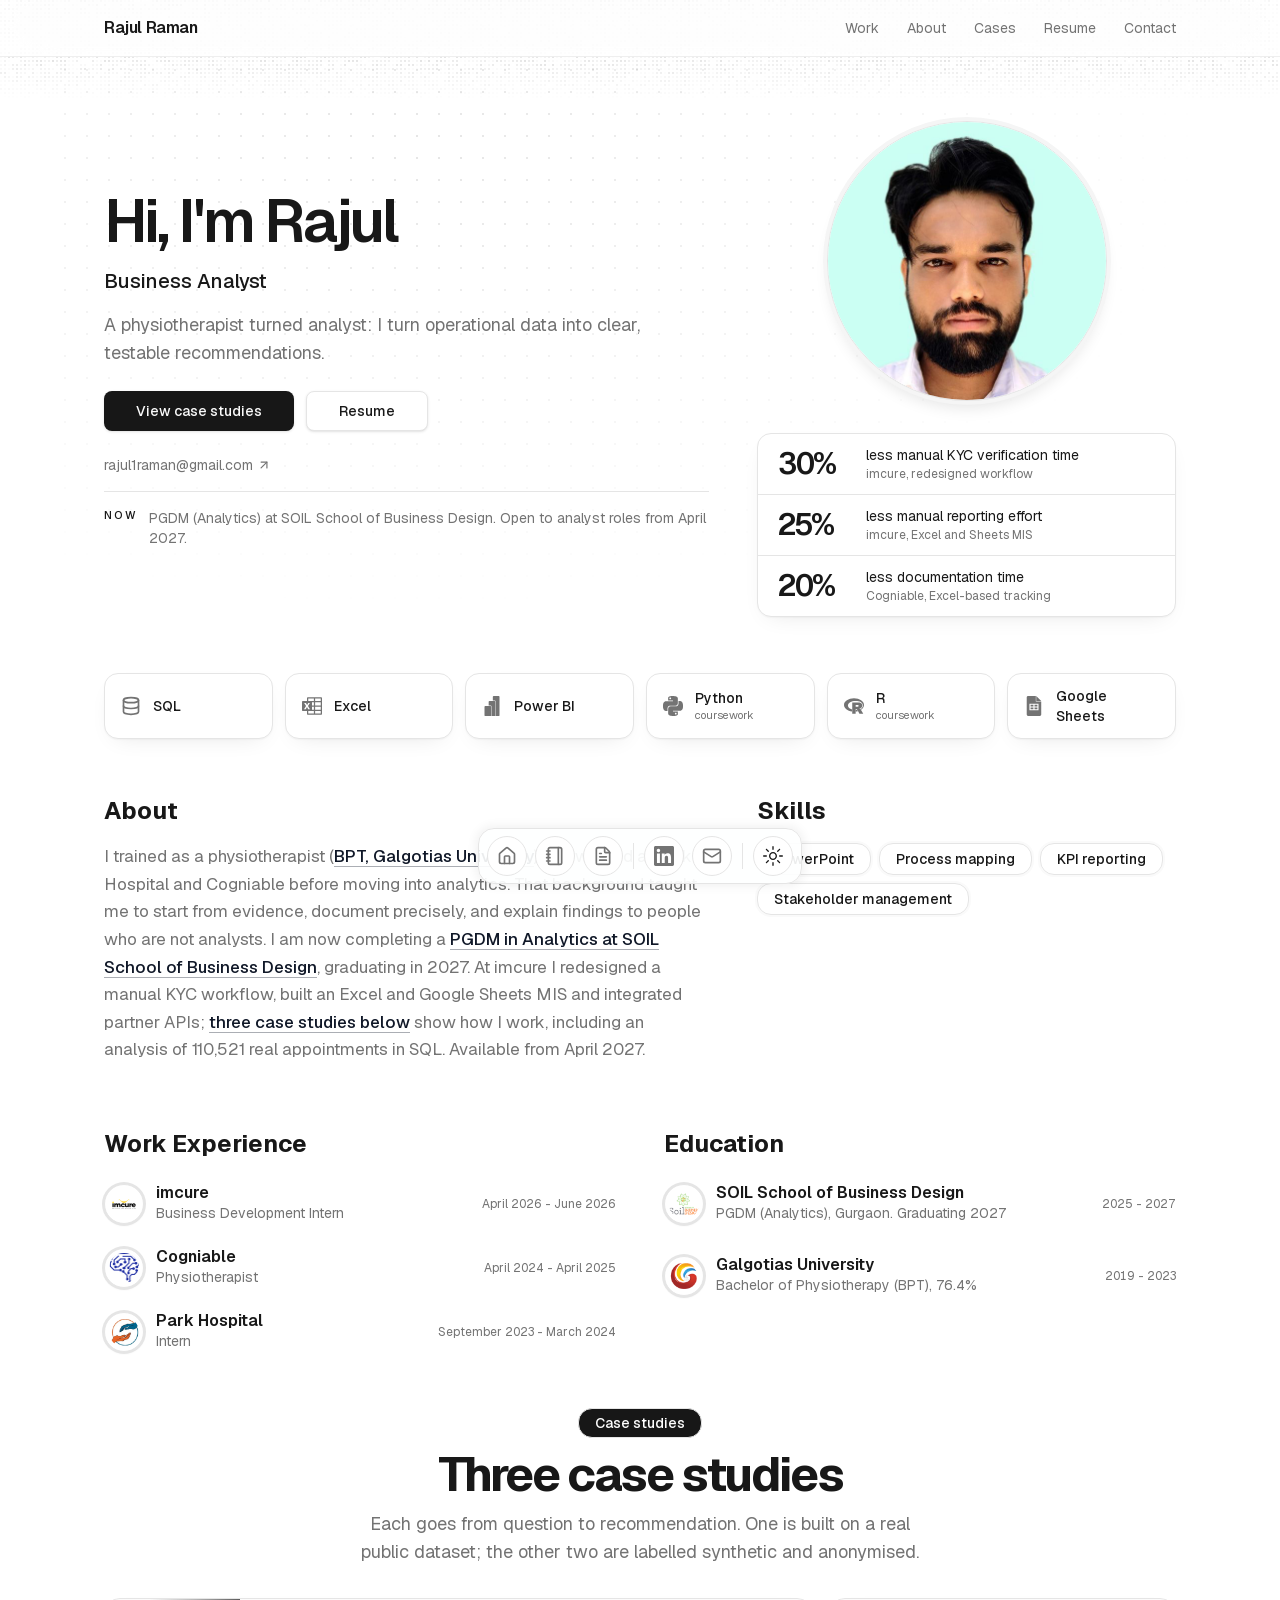
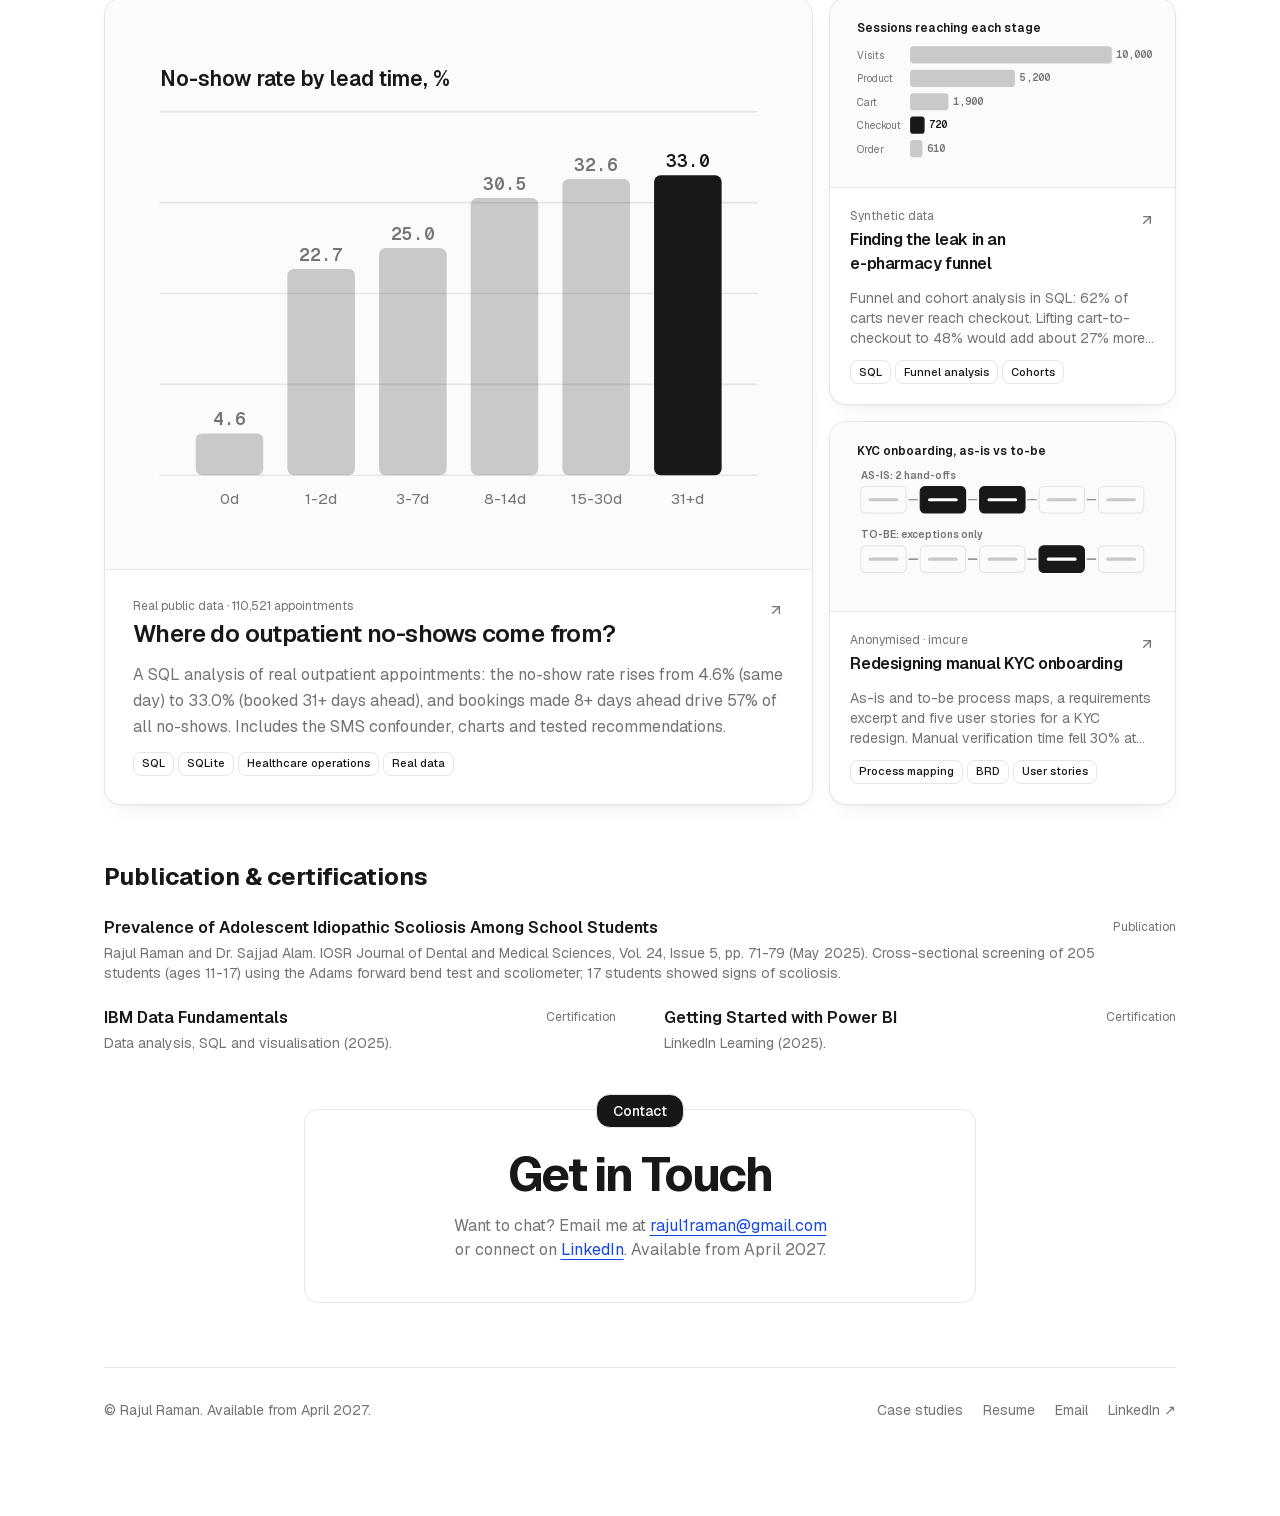
==== commit 1dcc36b8: "Resume page text matches approved v4 master; drop unclaimed BRD/user-story skills Co-Authored-By: Cl" ====
--- a/index.html
+++ b/index.html
@@ -1 +1 @@
-<!DOCTYPE html><!--QdqpaJQAEC_zqumTTh0zq--><html lang="en"><head><meta charSet="utf-8"/><link rel="preconnect" href="/" crossorigin=""/><meta name="viewport" content="width=device-width, initial-scale=1"/><link rel="preload" href="/portrait.jpg" as="image" fetchPriority="high"/><link rel="preload" href="/logos/soil.png" as="image"/><link rel="preload" href="/logos/galgotias_icon.png" as="image"/><link rel="stylesheet" href="/_next/static/chunks/168d52ef4ee4415f.css" data-precedence="next"/><meta name="next-size-adjust" content=""/><title>Rajul Raman</title><meta name="description" content="Business Analyst · Healthcare &amp; Analytics. A physiotherapist turned analyst: I turn operational data into clear, testable recommendations."/><meta name="robots" content="index, follow"/><meta name="googlebot" content="index, follow, max-video-preview:-1, max-image-preview:large, max-snippet:-1"/><meta property="og:title" content="Rajul Raman"/><meta property="og:description" content="Business Analyst · Healthcare &amp; Analytics. A physiotherapist turned analyst: I turn operational data into clear, testable recommendations."/><meta property="og:url" content="https://rajul1raman-hash.github.io/"/><meta property="og:site_name" content="Rajul Raman"/><meta property="og:locale" content="en_US"/><meta property="og:image" content="https://rajul1raman-hash.github.io/og.png"/><meta property="og:image:width" content="1200"/><meta property="og:image:height" content="630"/><meta property="og:type" content="website"/><meta name="twitter:card" content="summary_large_image"/><meta name="twitter:title" content="Rajul Raman"/><meta name="twitter:description" content="Business Analyst · Healthcare &amp; Analytics. A physiotherapist turned analyst: I turn operational data into clear, testable recommendations."/><meta name="twitter:image" content="https://rajul1raman-hash.github.io/og.png"/><link rel="icon" href="/favicon.ico?favicon.9bfc4365.ico" sizes="64x64" type="image/x-icon"/></head><body class="min-h-screen bg-background font-sans antialiased relative geist_4fab3279-module__V3481a__variable geist_mono_6e759781-module__cMxXda__variable"><div hidden=""><!--$--><!--/$--></div><script>((a,b,c,d,e,f,g,h)=>{let i=document.documentElement,j=["light","dark"];function k(b){var c;(Array.isArray(a)?a:[a]).forEach(a=>{let c="class"===a,d=c&&f?e.map(a=>f[a]||a):e;c?(i.classList.remove(...d),i.classList.add(f&&f[b]?f[b]:b)):i.setAttribute(a,b)}),c=b,h&&j.includes(c)&&(i.style.colorScheme=c)}if(d)k(d);else try{let a=localStorage.getItem(b)||c,d=g&&"system"===a?window.matchMedia("(prefers-color-scheme: dark)").matches?"dark":"light":a;k(d)}catch(a){}})("class","theme","light",null,["light","dark"],null,true,true)</script><a href="#main" class="sr-only focus:not-sr-only focus:fixed focus:left-4 focus:top-4 focus:z-50 focus:rounded-md focus:bg-primary focus:px-3 focus:py-2 focus:text-primary-foreground">Skip to content</a><div class="absolute inset-0 top-0 left-0 right-0 h-[100px] overflow-hidden z-0"></div><header class="hidden lg:block sticky top-0 z-40 border-b border-border/60 bg-background/80 backdrop-blur-xl"><div class="mx-auto flex h-14 max-w-6xl items-center justify-between px-10"><a href="/" class="font-semibold tracking-tight">Rajul Raman</a><nav aria-label="Primary" class="flex items-center gap-7 text-sm"><a href="/#work" class="u-link transition-colors hover:text-foreground text-muted-foreground">Work</a><a href="/#about" class="u-link transition-colors hover:text-foreground text-muted-foreground">About</a><a href="/cases" class="u-link transition-colors hover:text-foreground text-muted-foreground">Cases</a><a href="/resume" class="u-link transition-colors hover:text-foreground text-muted-foreground">Resume</a><a href="/#contact" class="u-link transition-colors hover:text-foreground text-muted-foreground">Contact</a></nav></div></header><div class="relative z-10 max-w-2xl lg:max-w-6xl mx-auto py-12 pb-24 sm:py-24 lg:pt-16 px-6 md:px-10"><main id="main"><div class="min-h-dvh flex flex-col gap-14 relative"><script type="application/ld+json">{"@context":"https://schema.org","@type":"Person","name":"Rajul Raman","jobTitle":"Business Analyst","url":"https://rajul1raman-hash.github.io","image":"https://rajul1raman-hash.github.io/portrait.jpg","email":"mailto:rajul1raman@gmail.com","address":{"@type":"PostalAddress","addressLocality":"Gurugram","addressCountry":"IN"},"alumniOf":[{"@type":"CollegeOrUniversity","name":"SOIL School of Business Design"},{"@type":"CollegeOrUniversity","name":"Galgotias University"}],"sameAs":["https://www.linkedin.com/in/rajul-raman-803521123"]}</script><section id="hero" class="relative"><div aria-hidden="true" class="pointer-events-none absolute -inset-x-6 -top-24 bottom-0 [mask-image:radial-gradient(ellipse_at_30%_20%,#000,transparent_70%)] md:-inset-x-10"><svg aria-hidden="true" class="pointer-events-none absolute inset-0 h-full w-full text-foreground/15"><defs><pattern id="_S_1_" width="22" height="22" patternUnits="userSpaceOnUse"><circle cx="1" cy="1" r="1" fill="currentColor"></circle></pattern></defs><rect width="100%" height="100%" fill="url(#_S_1_)"></rect></svg></div><div class="relative mx-auto w-full max-w-2xl lg:max-w-none"><div class="flex flex-col gap-y-8 md:flex-row md:justify-between md:gap-x-8 lg:grid lg:grid-cols-12 lg:items-center lg:gap-x-12"><div class="order-2 flex flex-col gap-3 md:order-1 lg:col-span-7 lg:gap-4"><div class="flex"><span class="bf inline-block text-4xl font-semibold tracking-tighter sm:text-5xl lg:text-6xl" style="--bf-d:0.4s;--bf-delay:0.04s;--bf-y:-8px;--bf-blur:8px">Hi, I&#x27;m Rajul</span></div><div class="bf" style="--bf-d:0.4s;--bf-delay:0.12s;--bf-y:-6px;--bf-blur:6px"><p class="text-lg font-medium text-foreground md:text-xl"><span class="relative inline-flex overflow-hidden align-bottom"><span class="sr-only">Business Analyst, Healthcare Analytics, Process Redesign</span><span aria-hidden="true" class="invisible whitespace-pre">Healthcare Analytics</span><span aria-hidden="true" class="absolute inset-0 whitespace-pre transition-[opacity,transform,filter] duration-[550ms] ease-[cubic-bezier(0.22,1,0.36,1)] motion-reduce:transition-none opacity-100 blur-0 translate-y-0">Business Analyst</span><span aria-hidden="true" class="absolute inset-0 whitespace-pre transition-[opacity,transform,filter] duration-[550ms] ease-[cubic-bezier(0.22,1,0.36,1)] motion-reduce:transition-none opacity-0 blur-[4px] translate-y-[60%]">Healthcare Analytics</span><span aria-hidden="true" class="absolute inset-0 whitespace-pre transition-[opacity,transform,filter] duration-[550ms] ease-[cubic-bezier(0.22,1,0.36,1)] motion-reduce:transition-none opacity-0 blur-[4px] -translate-y-[60%]">Process Redesign</span></span></p></div><p class="max-w-xl text-base text-muted-foreground md:text-lg">A physiotherapist turned analyst: I turn operational data into clear, testable recommendations.</p><div class="bf flex flex-wrap items-center gap-3 pt-2" style="--bf-d:0.4s;--bf-delay:0.2s;--bf-y:-6px;--bf-blur:6px"><a class="inline-flex items-center justify-center whitespace-nowrap text-sm font-medium transition-colors focus-visible:outline-none focus-visible:ring-1 focus-visible:ring-ring disabled:pointer-events-none disabled:opacity-50 bg-primary text-primary-foreground shadow hover:bg-primary/90 h-10 rounded-md px-8" href="/cases/">View case studies</a><a class="inline-flex items-center justify-center whitespace-nowrap text-sm font-medium transition-colors focus-visible:outline-none focus-visible:ring-1 focus-visible:ring-ring disabled:pointer-events-none disabled:opacity-50 border border-input bg-background shadow-sm hover:bg-accent hover:text-accent-foreground h-10 rounded-md px-8" href="/resume/">Resume</a></div><div class="bf flex flex-col gap-4 pt-2" style="--bf-d:0.4s;--bf-delay:0.24000000000000002s;--bf-y:-6px;--bf-blur:6px"><p class="flex flex-wrap items-center gap-x-5 gap-y-2 text-sm text-muted-foreground"><a href="mailto:rajul1raman@gmail.com" class="u-link inline-flex items-center gap-1 hover:text-foreground">rajul1raman@gmail.com<svg xmlns="http://www.w3.org/2000/svg" width="24" height="24" viewBox="0 0 24 24" fill="none" stroke="currentColor" stroke-width="2" stroke-linecap="round" stroke-linejoin="round" class="lucide lucide-arrow-up-right size-3.5" aria-hidden="true"><path d="M7 7h10v10"></path><path d="M7 17 17 7"></path></svg></a></p><p class="flex items-start gap-3 border-t pt-4 text-sm text-muted-foreground"><span class="shrink-0 text-[11px] font-medium uppercase tracking-[0.16em] text-foreground">Now</span><span>PGDM (Analytics) at SOIL School of Business Design. Open to analyst roles from April 2027.</span></p></div></div><div class="order-1 md:order-2 lg:col-span-5 lg:flex lg:flex-col lg:items-center lg:gap-8"><div class="bf" style="--bf-d:0.4s;--bf-delay:0.08s;--bf-y:-6px;--bf-blur:6px"><img src="/portrait.jpg" alt="Rajul Raman" width="280" height="280" fetchPriority="high" decoding="async" class="size-24 rounded-full border object-cover shadow-lg ring-4 ring-muted md:size-32 lg:size-70"/></div><div class="bf hidden w-full lg:block" style="--bf-d:0.4s;--bf-delay:0.16s;--bf-y:-6px;--bf-blur:6px"><dl class="lift w-full divide-y divide-border rounded-xl border bg-card"><div class="flex items-center gap-4 px-5 py-3"><dt class="w-[4.5rem] flex-none text-3xl font-semibold tracking-tighter"><span class="inline-block tabular-nums tracking-tighter">30</span>%</dt><dd class="min-w-0 text-sm leading-snug text-muted-foreground"><span class="block text-foreground">less manual KYC verification time</span><span class="block text-xs">imcure, redesigned workflow</span></dd></div><div class="flex items-center gap-4 px-5 py-3"><dt class="w-[4.5rem] flex-none text-3xl font-semibold tracking-tighter"><span class="inline-block tabular-nums tracking-tighter">25</span>%</dt><dd class="min-w-0 text-sm leading-snug text-muted-foreground"><span class="block text-foreground">less manual reporting effort</span><span class="block text-xs">imcure, Excel and Sheets MIS</span></dd></div><div class="flex items-center gap-4 px-5 py-3"><dt class="w-[4.5rem] flex-none text-3xl font-semibold tracking-tighter"><span class="inline-block tabular-nums tracking-tighter">20</span>%</dt><dd class="min-w-0 text-sm leading-snug text-muted-foreground"><span class="block text-foreground">less documentation time</span><span class="block text-xs">Cogniable, Excel-based tracking</span></dd></div></dl></div></div></div></div></section><section id="tools" aria-label="Tools"><div class="bf" style="--bf-d:0.4s;--bf-delay:0.14s;--bf-y:-6px;--bf-blur:6px"><ul class="grid grid-cols-2 gap-3 sm:grid-cols-3 lg:grid-cols-6"><li class="lift flex items-center gap-3 rounded-xl border bg-card px-4 py-3 text-muted-foreground transition-colors hover:text-foreground"><svg xmlns="http://www.w3.org/2000/svg" width="24" height="24" viewBox="0 0 24 24" fill="none" stroke="currentColor" stroke-width="2" stroke-linecap="round" stroke-linejoin="round" class="lucide lucide-database size-5" aria-hidden="true"><ellipse cx="12" cy="5" rx="9" ry="3"></ellipse><path d="M3 5V19A9 3 0 0 0 21 19V5"></path><path d="M3 12A9 3 0 0 0 21 12"></path></svg><span class="min-w-0 text-sm font-medium text-foreground">SQL</span></li><li class="lift flex items-center gap-3 rounded-xl border bg-card px-4 py-3 text-muted-foreground transition-colors hover:text-foreground"><svg viewBox="0 0 24 24" class="size-5 fill-current" aria-hidden="true"><path d="M23 1.5q.41 0 .7.3.3.29.3.7v19q0 .41-.3.7-.29.3-.7.3H7q-.41 0-.7-.3-.3-.29-.3-.7V18H1q-.41 0-.7-.3-.3-.29-.3-.7V7q0-.41.3-.7Q.58 6 1 6h5V2.5q0-.41.3-.7.29-.3.7-.3zM6 13.28l1.42 2.66h2.14l-2.38-3.87 2.34-3.8H7.46l-1.3 2.4-.05.08-.04.09-.64-1.28-.66-1.29H2.59l2.27 3.82-2.48 3.85h2.16zM14.25 21v-3H7.5v3zm0-4.5v-3.75H12v3.75zm0-5.25V7.5H12v3.75zm0-5.25V3H7.5v3zm8.25 15v-3h-6.75v3zm0-4.5v-3.75h-6.75v3.75zm0-5.25V7.5h-6.75v3.75zm0-5.25V3h-6.75v3Z"></path></svg><span class="min-w-0 text-sm font-medium text-foreground">Excel</span></li><li class="lift flex items-center gap-3 rounded-xl border bg-card px-4 py-3 text-muted-foreground transition-colors hover:text-foreground"><svg viewBox="0 0 24 24" class="size-5 fill-current" aria-hidden="true"><path d="M10 12a1 1 0 0 1 1 1v11H4a1 1 0 0 1-1-1V13a1 1 0 0 1 1-1h6Zm-2-.5V7a1 1 0 0 1 1-1h6a1 1 0 0 1 1 1v17h-4.5V13a1.5 1.5 0 0 0-1.5-1.5H8Zm5-6V1a1 1 0 0 1 1-1h6a1 1 0 0 1 1 1v22a1 1 0 0 1-1 1h-3.5V7A1.5 1.5 0 0 0 15 5.5h-2Z"></path></svg><span class="min-w-0 text-sm font-medium text-foreground">Power BI</span></li><li class="lift flex items-center gap-3 rounded-xl border bg-card px-4 py-3 text-muted-foreground transition-colors hover:text-foreground"><svg viewBox="0 0 24 24" class="size-5 fill-current" aria-hidden="true"><path d="M14.25.18l.9.2.73.26.59.3.45.32.34.34.25.34.16.33.1.3.04.26.02.2-.01.13V8.5l-.05.63-.13.55-.21.46-.26.38-.3.31-.33.25-.35.19-.35.14-.33.1-.3.07-.26.04-.21.02H8.77l-.69.05-.59.14-.5.22-.41.27-.33.32-.27.35-.2.36-.15.37-.1.35-.07.32-.04.27-.02.21v3.06H3.17l-.21-.03-.28-.07-.32-.12-.35-.18-.36-.26-.36-.36-.35-.46-.32-.59-.28-.73-.21-.88-.14-1.05-.05-1.23.06-1.22.16-1.04.24-.87.32-.71.36-.57.4-.44.42-.33.42-.24.4-.16.36-.1.32-.05.24-.01h.16l.06.01h8.16v-.83H6.18l-.01-2.75-.02-.37.05-.34.11-.31.17-.28.25-.26.31-.23.38-.2.44-.18.51-.15.58-.12.64-.1.71-.06.77-.04.84-.02 1.27.05zm-6.3 1.98l-.23.33-.08.41.08.41.23.34.33.22.41.09.41-.09.33-.22.23-.34.08-.41-.08-.41-.23-.33-.33-.22-.41-.09-.41.09zm13.09 3.95l.28.06.32.12.35.18.36.27.36.35.35.47.32.59.28.73.21.88.14 1.04.05 1.23-.06 1.23-.16 1.04-.24.86-.32.71-.36.57-.4.45-.42.33-.42.24-.4.16-.36.09-.32.05-.24.02-.16-.01h-8.22v.82h5.84l.01 2.76.02.36-.05.34-.11.31-.17.29-.25.25-.31.24-.38.2-.44.17-.51.15-.58.13-.64.09-.71.07-.77.04-.84.01-1.27-.04-1.07-.14-.9-.2-.73-.25-.59-.3-.45-.33-.34-.34-.25-.34-.16-.33-.1-.3-.04-.25-.02-.2.01-.13v-5.34l.05-.64.13-.54.21-.46.26-.38.3-.32.33-.24.35-.2.35-.14.33-.1.3-.06.26-.04.21-.02.13-.01h5.84l.69-.05.59-.14.5-.21.41-.28.33-.32.27-.35.2-.36.15-.36.1-.35.07-.32.04-.28.02-.21V6.07h2.09l.14.01zm-6.47 14.25l-.23.33-.08.41.08.41.23.33.33.23.41.08.41-.08.33-.23.23-.33.08-.41-.08-.41-.23-.33-.33-.23-.41-.08-.41.08z"></path></svg><span class="min-w-0 text-sm font-medium text-foreground">Python<span class="block text-[11px] font-normal text-muted-foreground">coursework</span></span></li><li class="lift flex items-center gap-3 rounded-xl border bg-card px-4 py-3 text-muted-foreground transition-colors hover:text-foreground"><svg viewBox="0 0 24 24" class="size-5 fill-current" aria-hidden="true"><path d="M12 2.746c-6.627 0-12 3.599-12 8.037 0 3.897 4.144 7.144 9.64 7.88V16.26c-2.924-.915-4.925-2.755-4.925-4.877 0-3.035 4.084-5.494 9.12-5.494 5.038 0 8.757 1.683 8.757 5.494 0 1.976-.999 3.379-2.662 4.272.09.066.174.128.258.216.169.149.25.363.372.544 2.128-1.45 3.44-3.437 3.44-5.631 0-4.44-5.373-8.038-12-8.038zm-2.111 4.99v13.516l4.093-.002-.002-5.291h1.1c.225 0 .321.066.549.25.272.22.715.982.715.982l2.164 4.063 4.627-.002-2.864-4.826s-.086-.193-.265-.383a2.22 2.22 0 00-.582-.416c-.422-.214-1.149-.434-1.149-.434s3.578-.264 3.578-3.826c0-3.562-3.744-3.63-3.744-3.63zm4.127 2.93l2.478.002s1.149-.062 1.149 1.127c0 1.165-1.149 1.17-1.149 1.17h-2.478zm1.754 6.119c-.494.049-1.012.079-1.54.088v1.807a16.622 16.622 0 002.37-.473l-.471-.891s-.108-.183-.248-.394c-.039-.054-.08-.098-.111-.137z"></path></svg><span class="min-w-0 text-sm font-medium text-foreground">R<span class="block text-[11px] font-normal text-muted-foreground">coursework</span></span></li><li class="lift flex items-center gap-3 rounded-xl border bg-card px-4 py-3 text-muted-foreground transition-colors hover:text-foreground"><svg viewBox="0 0 24 24" class="size-5 fill-current" aria-hidden="true"><path d="M11.318 12.545H7.91v-1.909h3.41v1.91zM14.728 0v6h6l-6-6zm1.363 10.636h-3.41v1.91h3.41v-1.91zm0 3.273h-3.41v1.91h3.41v-1.91zM20.727 6.5v15.864c0 .904-.732 1.636-1.636 1.636H4.909a1.636 1.636 0 0 1-1.636-1.636V1.636C3.273.732 4.005 0 4.909 0h9.318v6.5h6.5zm-3.273 2.773H6.545v7.909h10.91v-7.91zm-6.136 4.636H7.91v1.91h3.41v-1.91z"></path></svg><span class="min-w-0 text-sm font-medium text-foreground">Google Sheets</span></li></ul></div></section><div class="flex flex-col gap-14 lg:grid lg:grid-cols-12 lg:gap-x-12 lg:gap-y-16"><section id="about" class="lg:col-span-7 lg:row-start-1 min-w-0"><div class="flex min-h-0 flex-col gap-y-4"><div class="bf" style="--bf-d:0.4s;--bf-delay:0.16s;--bf-y:-6px;--bf-blur:6px"><h2 class="text-xl lg:text-2xl font-bold">About</h2></div><div class="bf" style="--bf-d:0.4s;--bf-delay:0.2s;--bf-y:-6px;--bf-blur:6px"><div class="prose max-w-full text-pretty font-sans leading-relaxed text-muted-foreground dark:prose-invert lg:text-[17px]"><p>I trained as a physiotherapist (<a href="/#education">BPT, Galgotias University</a>) and worked at Park Hospital and Cogniable before moving into analytics. That background taught me to start from evidence, document precisely, and explain findings to people who are not analysts. I am now completing a <a href="/#education">PGDM in Analytics at SOIL School of Business Design</a>, graduating in 2027. At imcure I redesigned a manual KYC workflow, built an Excel and Google Sheets MIS and integrated partner APIs; <a href="/#projects">three case studies below</a> show how I work, including an analysis of 110,521 real appointments in SQL. Available from April 2027.</p></div></div></div></section><section id="work" class="lg:col-span-6 lg:row-start-2 min-w-0"><div class="flex min-h-0 flex-col gap-y-6"><div class="bf" style="--bf-d:0.4s;--bf-delay:0.24000000000000002s;--bf-y:-6px;--bf-blur:6px"><h2 class="text-xl lg:text-2xl font-bold">Work Experience</h2></div><div class="bf" style="--bf-d:0.4s;--bf-delay:0.27999999999999997s;--bf-y:-6px;--bf-blur:6px"><div class="w-full grid gap-6"><details name="work" class="group grid gap-2"><summary class="flex cursor-pointer list-none items-center justify-between gap-x-3 rounded-md [&amp;::-webkit-details-marker]:hidden"><div class="flex min-w-0 flex-1 items-center gap-x-3"><img src="/logos/imcure.png" alt="imcure" width="40" height="40" loading="lazy" class="size-8 md:size-10 p-1 border rounded-full shadow ring-2 ring-border overflow-hidden object-contain flex-none bg-white"/><div class="flex min-w-0 flex-1 flex-col gap-0.5"><div class="flex items-center gap-2 font-semibold leading-none">imcure<svg xmlns="http://www.w3.org/2000/svg" width="24" height="24" viewBox="0 0 24 24" fill="none" stroke="currentColor" stroke-width="2" stroke-linecap="round" stroke-linejoin="round" class="lucide lucide-chevron-right size-3.5 text-muted-foreground opacity-0 transition-all duration-300 group-hover:translate-x-0.5 group-hover:opacity-100 group-open:rotate-90 group-open:opacity-100" aria-hidden="true"><path d="m9 18 6-6-6-6"></path></svg></div><div class="font-sans text-sm text-muted-foreground">Business Development Intern</div></div></div><div class="flex-none text-right text-xs tabular-nums text-muted-foreground">April 2026<!-- --> - <!-- -->June 2026</div></summary><p class="ml-13 text-xs text-muted-foreground sm:text-sm">Redesigned the as-is manual KYC into a to-be digital onboarding workflow, cutting manual verification time by 30%. Built an MIS platform using Excel and Google Sheets that automated policy and sales reporting (data flows, KPI tracking) and reduced manual effort by 25%. Owned the design and development of the website (HTML, Next.js, Tailwind CSS) across 10+ pages, developed the payment page with a secure payment gateway, integrated third-party partner APIs (diagnostics labs, doctor consultation) and set up Google Ads conversion tracking. Gathered requirements across product, technology and business teams, contributing to 4+ deliverables.</p></details><details name="work" class="group grid gap-2"><summary class="flex cursor-pointer list-none items-center justify-between gap-x-3 rounded-md [&amp;::-webkit-details-marker]:hidden"><div class="flex min-w-0 flex-1 items-center gap-x-3"><img src="/logos/cogniable.png" alt="Cogniable" width="40" height="40" loading="lazy" class="size-8 md:size-10 p-1 border rounded-full shadow ring-2 ring-border overflow-hidden object-contain flex-none bg-white"/><div class="flex min-w-0 flex-1 flex-col gap-0.5"><div class="flex items-center gap-2 font-semibold leading-none">Cogniable<svg xmlns="http://www.w3.org/2000/svg" width="24" height="24" viewBox="0 0 24 24" fill="none" stroke="currentColor" stroke-width="2" stroke-linecap="round" stroke-linejoin="round" class="lucide lucide-chevron-right size-3.5 text-muted-foreground opacity-0 transition-all duration-300 group-hover:translate-x-0.5 group-hover:opacity-100 group-open:rotate-90 group-open:opacity-100" aria-hidden="true"><path d="m9 18 6-6-6-6"></path></svg></div><div class="font-sans text-sm text-muted-foreground">Physiotherapist</div></div></div><div class="flex-none text-right text-xs tabular-nums text-muted-foreground">April 2024<!-- --> - <!-- -->April 2025</div></summary><p class="ml-13 text-xs text-muted-foreground sm:text-sm">Gathered needs from multidisciplinary teams and parents to design personalised therapy plans (requirements gathering). Conducted 20+ client progress meetings and prepared structured outcome reports to support data-driven decision-making. Introduced Excel-based tracking and standardised documentation, cutting documentation time by 20%. Led 6+ parent engagement sessions (user adoption), improving home compliance by 35%.</p></details><details name="work" class="group grid gap-2"><summary class="flex cursor-pointer list-none items-center justify-between gap-x-3 rounded-md [&amp;::-webkit-details-marker]:hidden"><div class="flex min-w-0 flex-1 items-center gap-x-3"><img src="/logos/park_icon.png" alt="Park Hospital" width="40" height="40" loading="lazy" class="size-8 md:size-10 p-1 border rounded-full shadow ring-2 ring-border overflow-hidden object-contain flex-none bg-white"/><div class="flex min-w-0 flex-1 flex-col gap-0.5"><div class="flex items-center gap-2 font-semibold leading-none">Park Hospital<svg xmlns="http://www.w3.org/2000/svg" width="24" height="24" viewBox="0 0 24 24" fill="none" stroke="currentColor" stroke-width="2" stroke-linecap="round" stroke-linejoin="round" class="lucide lucide-chevron-right size-3.5 text-muted-foreground opacity-0 transition-all duration-300 group-hover:translate-x-0.5 group-hover:opacity-100 group-open:rotate-90 group-open:opacity-100" aria-hidden="true"><path d="m9 18 6-6-6-6"></path></svg></div><div class="font-sans text-sm text-muted-foreground">Intern</div></div></div><div class="flex-none text-right text-xs tabular-nums text-muted-foreground">September 2023<!-- --> - <!-- -->March 2024</div></summary><p class="ml-13 text-xs text-muted-foreground sm:text-sm">Coordinated across multiple wards with doctors, nurses and admin teams to ensure service efficiency and accurate reporting. Managed high-volume documentation and reporting with zero compliance issues, ensuring timely cross-department communication.</p></details></div></div></div></section><section id="education" class="lg:col-span-6 lg:col-start-7 lg:row-start-2 min-w-0"><div class="flex min-h-0 flex-col gap-y-6"><div class="bf" style="--bf-d:0.4s;--bf-delay:0.32s;--bf-y:-6px;--bf-blur:6px"><h2 class="text-xl lg:text-2xl font-bold">Education</h2></div><div class="flex flex-col gap-8"><div class="bf" style="--bf-d:0.4s;--bf-delay:0.36s;--bf-y:-6px;--bf-blur:6px"><a target="_blank" rel="noopener noreferrer" class="flex items-center gap-x-3 justify-between group" href="https://www.schoolofbusinessdesign.com"><div class="flex items-center gap-x-3 flex-1 min-w-0"><img src="/logos/soil.png" alt="SOIL School of Business Design" class="size-8 md:size-10 p-1 border rounded-full shadow ring-2 ring-border overflow-hidden object-contain flex-none bg-white"/><div class="flex-1 min-w-0 flex flex-col gap-0.5"><div class="font-semibold leading-none flex items-center gap-2">SOIL School of Business Design<svg xmlns="http://www.w3.org/2000/svg" width="24" height="24" viewBox="0 0 24 24" fill="none" stroke="currentColor" stroke-width="2" stroke-linecap="round" stroke-linejoin="round" class="lucide lucide-arrow-up-right h-3.5 w-3.5 text-muted-foreground opacity-0 -translate-x-2 group-hover:opacity-100 group-hover:translate-x-0 transition-all duration-200" aria-hidden="true"><path d="M7 7h10v10"></path><path d="M7 17 17 7"></path></svg></div><div class="font-sans text-sm text-muted-foreground">PGDM (Analytics), Gurgaon. Graduating 2027</div></div></div><div class="flex items-center gap-1 text-xs tabular-nums text-muted-foreground text-right flex-none"><span>2025<!-- --> - <!-- -->2027</span></div></a></div><div class="bf" style="--bf-d:0.4s;--bf-delay:0.41s;--bf-y:-6px;--bf-blur:6px"><a target="_blank" rel="noopener noreferrer" class="flex items-center gap-x-3 justify-between group" href="https://www.galgotiasuniversity.edu.in"><div class="flex items-center gap-x-3 flex-1 min-w-0"><img src="/logos/galgotias_icon.png" alt="Galgotias University" class="size-8 md:size-10 p-1 border rounded-full shadow ring-2 ring-border overflow-hidden object-contain flex-none bg-white"/><div class="flex-1 min-w-0 flex flex-col gap-0.5"><div class="font-semibold leading-none flex items-center gap-2">Galgotias University<svg xmlns="http://www.w3.org/2000/svg" width="24" height="24" viewBox="0 0 24 24" fill="none" stroke="currentColor" stroke-width="2" stroke-linecap="round" stroke-linejoin="round" class="lucide lucide-arrow-up-right h-3.5 w-3.5 text-muted-foreground opacity-0 -translate-x-2 group-hover:opacity-100 group-hover:translate-x-0 transition-all duration-200" aria-hidden="true"><path d="M7 7h10v10"></path><path d="M7 17 17 7"></path></svg></div><div class="font-sans text-sm text-muted-foreground">Bachelor of Physiotherapy (BPT), 76.4%</div></div></div><div class="flex items-center gap-1 text-xs tabular-nums text-muted-foreground text-right flex-none"><span>2019<!-- --> - <!-- -->2023</span></div></a></div></div></div></section><section id="skills" class="lg:col-span-5 lg:col-start-8 lg:row-start-1 min-w-0"><div class="flex min-h-0 flex-col gap-y-4"><div class="bf" style="--bf-d:0.4s;--bf-delay:0.39999999999999997s;--bf-y:-6px;--bf-blur:6px"><h2 class="text-xl lg:text-2xl font-bold">Skills</h2></div><div class="flex flex-wrap gap-2"><div class="bf" style="--bf-d:0.4s;--bf-delay:0.44s;--bf-y:-6px;--bf-blur:6px"><div class="border bg-background border-border ring-2 ring-border/20 rounded-xl h-8 w-fit px-4 flex items-center gap-2"><span class="text-foreground text-sm font-medium">PowerPoint</span></div></div><div class="bf" style="--bf-d:0.4s;--bf-delay:0.49s;--bf-y:-6px;--bf-blur:6px"><div class="border bg-background border-border ring-2 ring-border/20 rounded-xl h-8 w-fit px-4 flex items-center gap-2"><span class="text-foreground text-sm font-medium">Requirements &amp; BRDs</span></div></div><div class="bf" style="--bf-d:0.4s;--bf-delay:0.54s;--bf-y:-6px;--bf-blur:6px"><div class="border bg-background border-border ring-2 ring-border/20 rounded-xl h-8 w-fit px-4 flex items-center gap-2"><span class="text-foreground text-sm font-medium">User stories</span></div></div><div class="bf" style="--bf-d:0.4s;--bf-delay:0.5900000000000001s;--bf-y:-6px;--bf-blur:6px"><div class="border bg-background border-border ring-2 ring-border/20 rounded-xl h-8 w-fit px-4 flex items-center gap-2"><span class="text-foreground text-sm font-medium">Process mapping</span></div></div><div class="bf" style="--bf-d:0.4s;--bf-delay:0.6400000000000001s;--bf-y:-6px;--bf-blur:6px"><div class="border bg-background border-border ring-2 ring-border/20 rounded-xl h-8 w-fit px-4 flex items-center gap-2"><span class="text-foreground text-sm font-medium">KPI reporting</span></div></div><div class="bf" style="--bf-d:0.4s;--bf-delay:0.6900000000000001s;--bf-y:-6px;--bf-blur:6px"><div class="border bg-background border-border ring-2 ring-border/20 rounded-xl h-8 w-fit px-4 flex items-center gap-2"><span class="text-foreground text-sm font-medium">Stakeholder management</span></div></div></div></div></section></div><section id="projects" aria-labelledby="cases-h"><div class="flex flex-col gap-y-8"><div class="bf" style="--bf-d:0.4s;--bf-delay:0.14s;--bf-y:-6px;--bf-blur:6px"><div class="flex flex-col gap-y-3 items-center text-center"><span class="border bg-primary rounded-xl px-4 py-1 text-background text-sm font-medium">Case studies</span><h2 id="cases-h" class="text-3xl font-bold tracking-tighter sm:text-4xl lg:text-5xl">Three case studies</h2><p class="max-w-2xl text-muted-foreground md:text-lg text-balance">Each goes from question to recommendation. One is built on a real public dataset; the other two are labelled synthetic and anonymised.</p></div></div><div class="grid w-full grid-cols-1 gap-4 md:grid-cols-3 md:auto-rows-[minmax(15rem,auto)]"><div class="bf md:col-span-2 md:row-span-2" style="--bf-d:0.4s;--bf-delay:0.16s;--bf-y:-6px;--bf-blur:6px"><a class="lift group relative flex h-full flex-col overflow-hidden rounded-2xl border bg-card md:min-h-[30rem]" href="/cases/no-show-analysis/"><div aria-hidden="true" class="pointer-events-none absolute inset-0 rounded-[inherit] border border-transparent [mask-clip:padding-box,border-box] [mask-composite:intersect] [mask-image:linear-gradient(transparent,transparent),linear-gradient(#000,#000)] motion-reduce:hidden"><div class="absolute aspect-square bg-gradient-to-l from-foreground/70 via-foreground/30 to-transparent" style="width:90px;offset-path:rect(0 auto auto 0 round 90px);animation:beam 9s linear infinite"></div></div><div class="flex-1 border-b bg-muted/40 p-4 flex min-h-[16rem] items-center md:p-8"><svg viewBox="0 0 400 290" role="img" aria-label="No-show rate by booking lead time, rising from 4.6% to 33.0%" class="h-full w-full" preserveAspectRatio="xMidYMid meet"><line x1="14" x2="386" y1="264" y2="264" stroke="var(--border)" stroke-width="1"></line><line x1="14" x2="386" y1="207.5" y2="207.5" stroke="var(--border)" stroke-width="1"></line><line x1="14" x2="386" y1="151" y2="151" stroke="var(--border)" stroke-width="1"></line><line x1="14" x2="386" y1="94.5" y2="94.5" stroke="var(--border)" stroke-width="1"></line><line x1="14" x2="386" y1="38" y2="38" stroke="var(--border)" stroke-width="1"></line><g><rect x="36.5" y="238.01" width="42" height="25.99" rx="4" fill="color-mix(in oklch, var(--foreground) 22%, transparent)"></rect><text x="57.5" y="233.01" text-anchor="middle" font-size="11" font-weight="600" fill="var(--muted-foreground)" class="font-mono">4.6</text><text x="57.5" y="282" text-anchor="middle" font-size="9.5" fill="var(--muted-foreground)">0d</text></g><g><rect x="93.5" y="135.745" width="42" height="128.255" rx="4" fill="color-mix(in oklch, var(--foreground) 22%, transparent)"></rect><text x="114.5" y="130.745" text-anchor="middle" font-size="11" font-weight="600" fill="var(--muted-foreground)" class="font-mono">22.7</text><text x="114.5" y="282" text-anchor="middle" font-size="9.5" fill="var(--muted-foreground)">1-2d</text></g><g><rect x="150.5" y="122.75" width="42" height="141.25" rx="4" fill="color-mix(in oklch, var(--foreground) 22%, transparent)"></rect><text x="171.5" y="117.75" text-anchor="middle" font-size="11" font-weight="600" fill="var(--muted-foreground)" class="font-mono">25.0</text><text x="171.5" y="282" text-anchor="middle" font-size="9.5" fill="var(--muted-foreground)">3-7d</text></g><g><rect x="207.5" y="91.67500000000001" width="42" height="172.325" rx="4" fill="color-mix(in oklch, var(--foreground) 22%, transparent)"></rect><text x="228.5" y="86.67500000000001" text-anchor="middle" font-size="11" font-weight="600" fill="var(--muted-foreground)" class="font-mono">30.5</text><text x="228.5" y="282" text-anchor="middle" font-size="9.5" fill="var(--muted-foreground)">8-14d</text></g><g><rect x="264.5" y="79.80999999999997" width="42" height="184.19000000000003" rx="4" fill="color-mix(in oklch, var(--foreground) 22%, transparent)"></rect><text x="285.5" y="74.80999999999997" text-anchor="middle" font-size="11" font-weight="600" fill="var(--muted-foreground)" class="font-mono">32.6</text><text x="285.5" y="282" text-anchor="middle" font-size="9.5" fill="var(--muted-foreground)">15-30d</text></g><g><rect x="321.5" y="77.55000000000001" width="42" height="186.45" rx="4" fill="var(--foreground)"></rect><text x="342.5" y="72.55000000000001" text-anchor="middle" font-size="11" font-weight="600" fill="var(--foreground)" class="font-mono">33.0</text><text x="342.5" y="282" text-anchor="middle" font-size="9.5" fill="var(--muted-foreground)">31+d</text></g><text x="14" y="22" font-size="13" font-weight="600" fill="var(--foreground)">No-show rate by lead time, %</text></svg></div><div class="flex flex-col gap-3 p-5 md:p-7"><div class="flex items-start justify-between gap-3"><div><p class="text-xs text-muted-foreground">Real public data · 110,521 appointments</p><h3 class="mt-1 font-semibold tracking-tight text-xl md:text-2xl">Where do outpatient no-shows come from?</h3></div><svg xmlns="http://www.w3.org/2000/svg" width="24" height="24" viewBox="0 0 24 24" fill="none" stroke="currentColor" stroke-width="2" stroke-linecap="round" stroke-linejoin="round" class="lucide lucide-arrow-up-right mt-1 size-4 shrink-0 text-muted-foreground transition-transform duration-200 group-hover:-translate-y-0.5 group-hover:translate-x-0.5 group-hover:text-foreground" aria-hidden="true"><path d="M7 7h10v10"></path><path d="M7 17 17 7"></path></svg></div><p class="text-muted-foreground text-sm md:text-base leading-relaxed">A SQL analysis of real outpatient appointments: the no-show rate rises from 4.6% (same day) to 33.0% (booked 31+ days ahead), and bookings made 8+ days ahead drive 57% of all no-shows. Includes the SMS confounder, charts and tested recommendations.</p><div class="flex flex-wrap gap-1"><div class="inline-flex items-center rounded-md border py-0.5 transition-colors focus:outline-none focus:ring-2 focus:ring-ring focus:ring-offset-2 text-foreground h-6 px-2 text-[11px] font-medium">SQL</div><div class="inline-flex items-center rounded-md border py-0.5 transition-colors focus:outline-none focus:ring-2 focus:ring-ring focus:ring-offset-2 text-foreground h-6 px-2 text-[11px] font-medium">SQLite</div><div class="inline-flex items-center rounded-md border py-0.5 transition-colors focus:outline-none focus:ring-2 focus:ring-ring focus:ring-offset-2 text-foreground h-6 px-2 text-[11px] font-medium">Healthcare operations</div><div class="inline-flex items-center rounded-md border py-0.5 transition-colors focus:outline-none focus:ring-2 focus:ring-ring focus:ring-offset-2 text-foreground h-6 px-2 text-[11px] font-medium">Real data</div></div></div></a></div><div class="bf" style="--bf-d:0.4s;--bf-delay:0.22s;--bf-y:-6px;--bf-blur:6px"><a class="lift group relative flex h-full flex-col overflow-hidden rounded-2xl border bg-card" href="/cases/ecommerce-funnel-analysis/"><div class="flex-1 border-b bg-muted/40 p-4 min-h-[10rem]"><svg viewBox="0 0 400 200" role="img" aria-label="E-pharmacy funnel from 10,000 visits to 610 orders" class="h-full w-full" preserveAspectRatio="xMidYMid meet"><text x="14" y="22" font-size="15" font-weight="600" fill="var(--foreground)">Sessions reaching each stage</text><g><text x="14" y="56" font-size="13" fill="var(--muted-foreground)">Visits</text><rect x="82" y="40" width="258" height="22" rx="4" fill="color-mix(in oklch, var(--foreground) 22%, transparent)"></rect><text x="346" y="55" font-size="13" font-weight="600" fill="var(--muted-foreground)" class="font-mono">10,000</text></g><g><text x="14" y="86" font-size="13" fill="var(--muted-foreground)">Product</text><rect x="82" y="70" width="134.16" height="22" rx="4" fill="color-mix(in oklch, var(--foreground) 22%, transparent)"></rect><text x="222.16" y="85" font-size="13" font-weight="600" fill="var(--muted-foreground)" class="font-mono">5,200</text></g><g><text x="14" y="116" font-size="13" fill="var(--muted-foreground)">Cart</text><rect x="82" y="100" width="49.02" height="22" rx="4" fill="color-mix(in oklch, var(--foreground) 22%, transparent)"></rect><text x="137.02" y="115" font-size="13" font-weight="600" fill="var(--muted-foreground)" class="font-mono">1,900</text></g><g><text x="14" y="146" font-size="13" fill="var(--muted-foreground)">Checkout</text><rect x="82" y="130" width="18.575999999999997" height="22" rx="4" fill="var(--foreground)"></rect><text x="106.576" y="145" font-size="13" font-weight="600" fill="var(--foreground)" class="font-mono">720</text></g><g><text x="14" y="176" font-size="13" fill="var(--muted-foreground)">Order</text><rect x="82" y="160" width="15.738" height="22" rx="4" fill="color-mix(in oklch, var(--foreground) 22%, transparent)"></rect><text x="103.738" y="175" font-size="13" font-weight="600" fill="var(--muted-foreground)" class="font-mono">610</text></g></svg></div><div class="flex flex-col gap-3 p-5"><div class="flex items-start justify-between gap-3"><div><p class="text-xs text-muted-foreground">Synthetic data</p><h3 class="mt-1 font-semibold tracking-tight text-base">Finding the leak in an e-pharmacy funnel</h3></div><svg xmlns="http://www.w3.org/2000/svg" width="24" height="24" viewBox="0 0 24 24" fill="none" stroke="currentColor" stroke-width="2" stroke-linecap="round" stroke-linejoin="round" class="lucide lucide-arrow-up-right mt-1 size-4 shrink-0 text-muted-foreground transition-transform duration-200 group-hover:-translate-y-0.5 group-hover:translate-x-0.5 group-hover:text-foreground" aria-hidden="true"><path d="M7 7h10v10"></path><path d="M7 17 17 7"></path></svg></div><p class="text-muted-foreground line-clamp-3 text-sm">Funnel and cohort analysis in SQL: 62% of carts never reach checkout. Lifting cart-to-checkout to 48% would add about 27% more orders on the same traffic (scenario). All numbers are synthetic and labelled as such.</p><div class="flex flex-wrap gap-1"><div class="inline-flex items-center rounded-md border py-0.5 transition-colors focus:outline-none focus:ring-2 focus:ring-ring focus:ring-offset-2 text-foreground h-6 px-2 text-[11px] font-medium">SQL</div><div class="inline-flex items-center rounded-md border py-0.5 transition-colors focus:outline-none focus:ring-2 focus:ring-ring focus:ring-offset-2 text-foreground h-6 px-2 text-[11px] font-medium">Funnel analysis</div><div class="inline-flex items-center rounded-md border py-0.5 transition-colors focus:outline-none focus:ring-2 focus:ring-ring focus:ring-offset-2 text-foreground h-6 px-2 text-[11px] font-medium">Cohorts</div></div></div></a></div><div class="bf" style="--bf-d:0.4s;--bf-delay:0.27999999999999997s;--bf-y:-6px;--bf-blur:6px"><a class="lift group relative flex h-full flex-col overflow-hidden rounded-2xl border bg-card" href="/cases/kyc-onboarding-redesign/"><div class="flex-1 border-b bg-muted/40 p-4 min-h-[10rem]"><svg viewBox="0 0 400 200" role="img" aria-label="As-is process with two hand-offs versus the to-be process" class="h-full w-full" preserveAspectRatio="xMidYMid meet"><text x="14" y="22" font-size="15" font-weight="600" fill="var(--foreground)">KYC onboarding, as-is vs to-be</text><g><text x="19" y="52" font-size="13" font-weight="600" fill="var(--muted-foreground)">AS-IS: 2 hand-offs</text><g><rect x="19" y="62" width="58" height="34" rx="6" fill="none" stroke="var(--border)" stroke-width="1.5"></rect><rect x="29" y="77" width="38" height="4" rx="2" fill="color-mix(in oklch, var(--foreground) 22%, transparent)"></rect><path d="M80 79 h12" stroke="var(--muted-foreground)" stroke-width="1.5"></path></g><g><rect x="95" y="62" width="58" height="34" rx="6" fill="var(--foreground)" stroke="var(--foreground)" stroke-width="1.5"></rect><rect x="105" y="77" width="38" height="4" rx="2" fill="var(--background)"></rect><path d="M156 79 h12" stroke="var(--muted-foreground)" stroke-width="1.5"></path></g><g><rect x="171" y="62" width="58" height="34" rx="6" fill="var(--foreground)" stroke="var(--foreground)" stroke-width="1.5"></rect><rect x="181" y="77" width="38" height="4" rx="2" fill="var(--background)"></rect><path d="M232 79 h12" stroke="var(--muted-foreground)" stroke-width="1.5"></path></g><g><rect x="247" y="62" width="58" height="34" rx="6" fill="none" stroke="var(--border)" stroke-width="1.5"></rect><rect x="257" y="77" width="38" height="4" rx="2" fill="color-mix(in oklch, var(--foreground) 22%, transparent)"></rect><path d="M308 79 h12" stroke="var(--muted-foreground)" stroke-width="1.5"></path></g><g><rect x="323" y="62" width="58" height="34" rx="6" fill="none" stroke="var(--border)" stroke-width="1.5"></rect><rect x="333" y="77" width="38" height="4" rx="2" fill="color-mix(in oklch, var(--foreground) 22%, transparent)"></rect></g></g><g><text x="19" y="128" font-size="13" font-weight="600" fill="var(--muted-foreground)">TO-BE: exceptions only</text><g><rect x="19" y="138" width="58" height="34" rx="6" fill="none" stroke="var(--border)" stroke-width="1.5"></rect><rect x="29" y="153" width="38" height="4" rx="2" fill="color-mix(in oklch, var(--foreground) 22%, transparent)"></rect><path d="M80 155 h12" stroke="var(--muted-foreground)" stroke-width="1.5"></path></g><g><rect x="95" y="138" width="58" height="34" rx="6" fill="none" stroke="var(--border)" stroke-width="1.5"></rect><rect x="105" y="153" width="38" height="4" rx="2" fill="color-mix(in oklch, var(--foreground) 22%, transparent)"></rect><path d="M156 155 h12" stroke="var(--muted-foreground)" stroke-width="1.5"></path></g><g><rect x="171" y="138" width="58" height="34" rx="6" fill="none" stroke="var(--border)" stroke-width="1.5"></rect><rect x="181" y="153" width="38" height="4" rx="2" fill="color-mix(in oklch, var(--foreground) 22%, transparent)"></rect><path d="M232 155 h12" stroke="var(--muted-foreground)" stroke-width="1.5"></path></g><g><rect x="247" y="138" width="58" height="34" rx="6" fill="var(--foreground)" stroke="var(--foreground)" stroke-width="1.5"></rect><rect x="257" y="153" width="38" height="4" rx="2" fill="var(--background)"></rect><path d="M308 155 h12" stroke="var(--muted-foreground)" stroke-width="1.5"></path></g><g><rect x="323" y="138" width="58" height="34" rx="6" fill="none" stroke="var(--border)" stroke-width="1.5"></rect><rect x="333" y="153" width="38" height="4" rx="2" fill="color-mix(in oklch, var(--foreground) 22%, transparent)"></rect></g></g></svg></div><div class="flex flex-col gap-3 p-5"><div class="flex items-start justify-between gap-3"><div><p class="text-xs text-muted-foreground">Anonymised · imcure</p><h3 class="mt-1 font-semibold tracking-tight text-base">Redesigning manual KYC onboarding</h3></div><svg xmlns="http://www.w3.org/2000/svg" width="24" height="24" viewBox="0 0 24 24" fill="none" stroke="currentColor" stroke-width="2" stroke-linecap="round" stroke-linejoin="round" class="lucide lucide-arrow-up-right mt-1 size-4 shrink-0 text-muted-foreground transition-transform duration-200 group-hover:-translate-y-0.5 group-hover:translate-x-0.5 group-hover:text-foreground" aria-hidden="true"><path d="M7 7h10v10"></path><path d="M7 17 17 7"></path></svg></div><p class="text-muted-foreground line-clamp-3 text-sm">As-is and to-be process maps, a requirements excerpt and five user stories for a KYC redesign. Manual verification time fell 30% at imcure (measured); all other figures are labelled assumptions.</p><div class="flex flex-wrap gap-1"><div class="inline-flex items-center rounded-md border py-0.5 transition-colors focus:outline-none focus:ring-2 focus:ring-ring focus:ring-offset-2 text-foreground h-6 px-2 text-[11px] font-medium">Process mapping</div><div class="inline-flex items-center rounded-md border py-0.5 transition-colors focus:outline-none focus:ring-2 focus:ring-ring focus:ring-offset-2 text-foreground h-6 px-2 text-[11px] font-medium">BRD</div><div class="inline-flex items-center rounded-md border py-0.5 transition-colors focus:outline-none focus:ring-2 focus:ring-ring focus:ring-offset-2 text-foreground h-6 px-2 text-[11px] font-medium">User stories</div></div></div></a></div></div></div></section><section id="publications"><div class="flex min-h-0 flex-col gap-y-6"><div class="bf" style="--bf-d:0.4s;--bf-delay:0.56s;--bf-y:-6px;--bf-blur:6px"><h2 class="text-xl lg:text-2xl font-bold">Publication &amp; certifications</h2></div><div class="grid grid-cols-1 gap-6 lg:grid-cols-2 lg:gap-x-12"><div class="bf lg:col-span-2" style="--bf-d:0.4s;--bf-delay:0.6000000000000001s;--bf-y:-6px;--bf-blur:6px"><a target="_blank" rel="noopener noreferrer" class="flex items-start gap-x-3 justify-between group" href="https://www.iosrjournals.org/iosr-jdms/papers/Vol24-issue5/Ser-4/O2405047179.pdf"><div class="flex-1 min-w-0 flex flex-col gap-1"><div class="font-semibold leading-snug flex items-center gap-2">Prevalence of Adolescent Idiopathic Scoliosis Among School Students<svg xmlns="http://www.w3.org/2000/svg" width="24" height="24" viewBox="0 0 24 24" fill="none" stroke="currentColor" stroke-width="2" stroke-linecap="round" stroke-linejoin="round" class="lucide lucide-arrow-up-right h-3.5 w-3.5 shrink-0 text-muted-foreground opacity-0 -translate-x-2 group-hover:opacity-100 group-hover:translate-x-0 transition-all duration-200" aria-hidden="true"><path d="M7 7h10v10"></path><path d="M7 17 17 7"></path></svg></div><div class="font-sans text-sm text-muted-foreground">Rajul Raman and Dr. Sajjad Alam. IOSR Journal of Dental and Medical Sciences, Vol. 24, Issue 5, pp. 71-79 (May 2025). Cross-sectional screening of 205 students (ages 11-17) using the Adams forward bend test and scoliometer; 17 students showed signs of scoliosis.</div></div><span class="text-xs text-muted-foreground flex-none mt-0.5">Publication</span></a></div><div class="bf" style="--bf-d:0.4s;--bf-delay:0.6500000000000001s;--bf-y:-6px;--bf-blur:6px"><div class="flex items-start gap-x-3 justify-between group"><div class="flex-1 min-w-0 flex flex-col gap-1"><div class="font-semibold leading-snug flex items-center gap-2">IBM Data Fundamentals</div><div class="font-sans text-sm text-muted-foreground">Data analysis, SQL and visualisation (2025).</div></div><span class="text-xs text-muted-foreground flex-none mt-0.5">Certification</span></div></div><div class="bf" style="--bf-d:0.4s;--bf-delay:0.7000000000000001s;--bf-y:-6px;--bf-blur:6px"><div class="flex items-start gap-x-3 justify-between group"><div class="flex-1 min-w-0 flex flex-col gap-1"><div class="font-semibold leading-snug flex items-center gap-2">Getting Started with Power BI</div><div class="font-sans text-sm text-muted-foreground">LinkedIn Learning (2025).</div></div><span class="text-xs text-muted-foreground flex-none mt-0.5">Certification</span></div></div></div></div></section><section id="contact"><div class="bf mx-auto w-full max-w-2xl" style="--bf-d:0.4s;--bf-delay:0.68s;--bf-y:-6px;--bf-blur:6px"><div class="border rounded-xl p-10 relative"><div class="absolute -top-4 border bg-primary z-10 rounded-xl px-4 py-1 left-1/2 -translate-x-1/2"><span class="text-background text-sm font-medium">Contact</span></div><div class="absolute inset-0 top-0 left-0 right-0 h-1/2 rounded-xl overflow-hidden"></div><div class="relative flex flex-col items-center gap-4 text-center"><h2 class="text-3xl font-bold tracking-tighter sm:text-5xl">Get in Touch</h2><p class="mx-auto max-w-lg text-muted-foreground text-balance">Want to chat? Email me at<!-- --> <a class="text-blue-700 dark:text-blue-400 underline underline-offset-4 hover:no-underline focus-visible:outline-none focus-visible:ring-2 focus-visible:ring-ring focus-visible:ring-offset-2 rounded-sm" href="mailto:rajul1raman@gmail.com">rajul1raman@gmail.com</a> <!-- -->or connect on<!-- --> <a target="_blank" rel="noopener noreferrer" class="text-blue-700 dark:text-blue-400 underline underline-offset-4 hover:no-underline focus-visible:outline-none focus-visible:ring-2 focus-visible:ring-ring focus-visible:ring-offset-2 rounded-sm" href="https://www.linkedin.com/in/rajul-raman-803521123">LinkedIn</a>. Available from April 2027.</p></div></div></div></section></div><!--$--><!--/$--></main><footer class="mx-auto mt-16 flex max-w-2xl flex-col gap-2 border-t pt-8 text-sm text-muted-foreground lg:max-w-none lg:flex-row lg:items-center lg:justify-between"><p>© <!-- -->Rajul Raman<!-- -->. Available from April 2027.</p><nav aria-label="Footer" class="flex flex-wrap gap-x-5 gap-y-1"><a class="u-link hover:text-foreground" href="/cases">Case studies</a><a class="u-link hover:text-foreground" href="/resume">Resume</a><a class="u-link hover:text-foreground" href="mailto:rajul1raman@gmail.com">Email</a><a class="u-link hover:text-foreground" href="https://www.linkedin.com/in/rajul-raman-803521123" target="_blank" rel="noopener noreferrer">LinkedIn ↗</a></nav></footer></div><div class="pointer-events-none fixed inset-x-0 bottom-4 z-30"><nav aria-label="Quick navigation" class="dock pointer-events-auto relative mx-auto flex h-14 w-fit items-center gap-2 rounded-2xl border bg-card/90 p-2 shadow-[0_0_10px_3px] shadow-primary/5 backdrop-blur-3xl"><a href="/" aria-label="Home" class="group/dk dock-item relative flex size-10 items-center justify-center rounded-3xl border border-border bg-background text-muted-foreground transition-[transform,color,background-color] duration-200 ease-out hover:bg-muted hover:text-foreground focus-visible:text-foreground"><svg xmlns="http://www.w3.org/2000/svg" width="24" height="24" viewBox="0 0 24 24" fill="none" stroke="currentColor" stroke-width="2" stroke-linecap="round" stroke-linejoin="round" class="lucide lucide-house size-5" aria-hidden="true"><path d="M15 21v-8a1 1 0 0 0-1-1h-4a1 1 0 0 0-1 1v8"></path><path d="M3 10a2 2 0 0 1 .709-1.528l7-6a2 2 0 0 1 2.582 0l7 6A2 2 0 0 1 21 10v9a2 2 0 0 1-2 2H5a2 2 0 0 1-2-2z"></path></svg><span aria-hidden="true" class="pointer-events-none absolute -top-11 left-1/2 -translate-x-1/2 translate-y-1 whitespace-nowrap rounded-xl bg-primary px-4 py-2 text-sm text-primary-foreground opacity-0 shadow-[0_10px_40px_-10px_rgba(0,0,0,0.3)] transition-all duration-150 group-hover/dk:translate-y-0 group-hover/dk:opacity-100 group-focus-visible/dk:translate-y-0 group-focus-visible/dk:opacity-100">Home</span></a><a href="/cases" aria-label="Case studies" class="group/dk dock-item relative flex size-10 items-center justify-center rounded-3xl border border-border bg-background text-muted-foreground transition-[transform,color,background-color] duration-200 ease-out hover:bg-muted hover:text-foreground focus-visible:text-foreground"><svg xmlns="http://www.w3.org/2000/svg" width="24" height="24" viewBox="0 0 24 24" fill="none" stroke="currentColor" stroke-width="2" stroke-linecap="round" stroke-linejoin="round" class="lucide lucide-notebook size-5" aria-hidden="true"><path d="M2 6h4"></path><path d="M2 10h4"></path><path d="M2 14h4"></path><path d="M2 18h4"></path><rect width="16" height="20" x="4" y="2" rx="2"></rect><path d="M16 2v20"></path></svg><span aria-hidden="true" class="pointer-events-none absolute -top-11 left-1/2 -translate-x-1/2 translate-y-1 whitespace-nowrap rounded-xl bg-primary px-4 py-2 text-sm text-primary-foreground opacity-0 shadow-[0_10px_40px_-10px_rgba(0,0,0,0.3)] transition-all duration-150 group-hover/dk:translate-y-0 group-hover/dk:opacity-100 group-focus-visible/dk:translate-y-0 group-focus-visible/dk:opacity-100">Case studies</span></a><a href="/resume" aria-label="Resume" class="group/dk dock-item relative flex size-10 items-center justify-center rounded-3xl border border-border bg-background text-muted-foreground transition-[transform,color,background-color] duration-200 ease-out hover:bg-muted hover:text-foreground focus-visible:text-foreground"><svg xmlns="http://www.w3.org/2000/svg" width="24" height="24" viewBox="0 0 24 24" fill="none" stroke="currentColor" stroke-width="2" stroke-linecap="round" stroke-linejoin="round" class="lucide lucide-file-text size-5" aria-hidden="true"><path d="M6 22a2 2 0 0 1-2-2V4a2 2 0 0 1 2-2h8a2.4 2.4 0 0 1 1.704.706l3.588 3.588A2.4 2.4 0 0 1 20 8v12a2 2 0 0 1-2 2z"></path><path d="M14 2v5a1 1 0 0 0 1 1h5"></path><path d="M10 9H8"></path><path d="M16 13H8"></path><path d="M16 17H8"></path></svg><span aria-hidden="true" class="pointer-events-none absolute -top-11 left-1/2 -translate-x-1/2 translate-y-1 whitespace-nowrap rounded-xl bg-primary px-4 py-2 text-sm text-primary-foreground opacity-0 shadow-[0_10px_40px_-10px_rgba(0,0,0,0.3)] transition-all duration-150 group-hover/dk:translate-y-0 group-hover/dk:opacity-100 group-focus-visible/dk:translate-y-0 group-focus-visible/dk:opacity-100">Resume</span></a><span aria-hidden="true" class="mx-0.5 h-2/3 w-px bg-border"></span><a href="https://www.linkedin.com/in/rajul-raman-803521123" aria-label="LinkedIn" target="_blank" rel="noopener noreferrer" class="group/dk dock-item relative flex size-10 items-center justify-center rounded-3xl border border-border bg-background text-muted-foreground transition-[transform,color,background-color] duration-200 ease-out hover:bg-muted hover:text-foreground focus-visible:text-foreground"><svg viewBox="0 0 24 24" xmlns="http://www.w3.org/2000/svg" class="size-5" aria-hidden="true"><title>LinkedIn</title><path fill="currentColor" d="M20.447 20.452h-3.554v-5.569c0-1.328-.027-3.037-1.852-3.037-1.853 0-2.136 1.445-2.136 2.939v5.667H9.351V9h3.414v1.561h.046c.477-.9 1.637-1.85 3.37-1.85 3.601 0 4.267 2.37 4.267 5.455v6.286zM5.337 7.433c-1.144 0-2.063-.926-2.063-2.065 0-1.138.92-2.063 2.063-2.063 1.14 0 2.064.925 2.064 2.063 0 1.139-.925 2.065-2.064 2.065zm1.782 13.019H3.555V9h3.564v11.452zM22.225 0H1.771C.792 0 0 .774 0 1.729v20.542C0 23.227.792 24 1.771 24h20.451C23.2 24 24 23.227 24 22.271V1.729C24 .774 23.2 0 22.222 0h.003z"></path></svg><span aria-hidden="true" class="pointer-events-none absolute -top-11 left-1/2 -translate-x-1/2 translate-y-1 whitespace-nowrap rounded-xl bg-primary px-4 py-2 text-sm text-primary-foreground opacity-0 shadow-[0_10px_40px_-10px_rgba(0,0,0,0.3)] transition-all duration-150 group-hover/dk:translate-y-0 group-hover/dk:opacity-100 group-focus-visible/dk:translate-y-0 group-focus-visible/dk:opacity-100">LinkedIn</span></a><a href="mailto:rajul1raman@gmail.com" aria-label="email" class="group/dk dock-item relative flex size-10 items-center justify-center rounded-3xl border border-border bg-background text-muted-foreground transition-[transform,color,background-color] duration-200 ease-out hover:bg-muted hover:text-foreground focus-visible:text-foreground"><svg xmlns="http://www.w3.org/2000/svg" width="24" height="24" viewBox="0 0 24 24" fill="none" stroke="currentColor" stroke-width="2" stroke-linecap="round" stroke-linejoin="round" class="lucide lucide-mail size-5" aria-hidden="true"><path d="m22 7-8.991 5.727a2 2 0 0 1-2.009 0L2 7"></path><rect x="2" y="4" width="20" height="16" rx="2"></rect></svg><span aria-hidden="true" class="pointer-events-none absolute -top-11 left-1/2 -translate-x-1/2 translate-y-1 whitespace-nowrap rounded-xl bg-primary px-4 py-2 text-sm text-primary-foreground opacity-0 shadow-[0_10px_40px_-10px_rgba(0,0,0,0.3)] transition-all duration-150 group-hover/dk:translate-y-0 group-hover/dk:opacity-100 group-focus-visible/dk:translate-y-0 group-focus-visible/dk:opacity-100">email</span></a><span aria-hidden="true" class="mx-0.5 h-2/3 w-px bg-border"></span><div class="group/dk dock-item relative flex size-10 items-center justify-center rounded-3xl border border-border bg-background text-muted-foreground transition-[transform,color,background-color] duration-200 ease-out hover:bg-muted hover:text-foreground focus-visible:text-foreground"><button class="inline-flex items-center justify-center whitespace-nowrap text-sm font-medium transition-colors focus-visible:outline-none focus-visible:ring-1 focus-visible:ring-ring disabled:pointer-events-none disabled:opacity-50 text-primary underline-offset-4 hover:underline rounded-full size-full cursor-pointer" type="button" aria-label="Toggle light / dark theme"><svg width="15" height="15" viewBox="0 0 15 15" fill="none" xmlns="http://www.w3.org/2000/svg" class="size-5"><path d="M7.5 0C7.77614 0 8 0.223858 8 0.5V2.5C8 2.77614 7.77614 3 7.5 3C7.22386 3 7 2.77614 7 2.5V0.5C7 0.223858 7.22386 0 7.5 0ZM2.1967 2.1967C2.39196 2.00144 2.70854 2.00144 2.90381 2.1967L4.31802 3.61091C4.51328 3.80617 4.51328 4.12276 4.31802 4.31802C4.12276 4.51328 3.80617 4.51328 3.61091 4.31802L2.1967 2.90381C2.00144 2.70854 2.00144 2.39196 2.1967 2.1967ZM0.5 7C0.223858 7 0 7.22386 0 7.5C0 7.77614 0.223858 8 0.5 8H2.5C2.77614 8 3 7.77614 3 7.5C3 7.22386 2.77614 7 2.5 7H0.5ZM2.1967 12.8033C2.00144 12.608 2.00144 12.2915 2.1967 12.0962L3.61091 10.682C3.80617 10.4867 4.12276 10.4867 4.31802 10.682C4.51328 10.8772 4.51328 11.1938 4.31802 11.3891L2.90381 12.8033C2.70854 12.9986 2.39196 12.9986 2.1967 12.8033ZM12.5 7C12.2239 7 12 7.22386 12 7.5C12 7.77614 12.2239 8 12.5 8H14.5C14.7761 8 15 7.77614 15 7.5C15 7.22386 14.7761 7 14.5 7H12.5ZM10.682 4.31802C10.4867 4.12276 10.4867 3.80617 10.682 3.61091L12.0962 2.1967C12.2915 2.00144 12.608 2.00144 12.8033 2.1967C12.9986 2.39196 12.9986 2.70854 12.8033 2.90381L11.3891 4.31802C11.1938 4.51328 10.8772 4.51328 10.682 4.31802ZM8 12.5C8 12.2239 7.77614 12 7.5 12C7.22386 12 7 12.2239 7 12.5V14.5C7 14.7761 7.22386 15 7.5 15C7.77614 15 8 14.7761 8 14.5V12.5ZM10.682 10.682C10.8772 10.4867 11.1938 10.4867 11.3891 10.682L12.8033 12.0962C12.9986 12.2915 12.9986 12.608 12.8033 12.8033C12.608 12.9986 12.2915 12.9986 12.0962 12.8033L10.682 11.3891C10.4867 11.1938 10.4867 10.8772 10.682 10.682ZM5.5 7.5C5.5 6.39543 6.39543 5.5 7.5 5.5C8.60457 5.5 9.5 6.39543 9.5 7.5C9.5 8.60457 8.60457 9.5 7.5 9.5C6.39543 9.5 5.5 8.60457 5.5 7.5ZM7.5 4.5C5.84315 4.5 4.5 5.84315 4.5 7.5C4.5 9.15685 5.84315 10.5 7.5 10.5C9.15685 10.5 10.5 9.15685 10.5 7.5C10.5 5.84315 9.15685 4.5 7.5 4.5Z" fill="currentColor" fill-rule="evenodd" clip-rule="evenodd"></path></svg><svg width="15" height="15" viewBox="0 0 15 15" fill="none" xmlns="http://www.w3.org/2000/svg" class="hidden size-5"><path d="M2.89998 0.499976C2.89998 0.279062 2.72089 0.0999756 2.49998 0.0999756C2.27906 0.0999756 2.09998 0.279062 2.09998 0.499976V1.09998H1.49998C1.27906 1.09998 1.09998 1.27906 1.09998 1.49998C1.09998 1.72089 1.27906 1.89998 1.49998 1.89998H2.09998V2.49998C2.09998 2.72089 2.27906 2.89998 2.49998 2.89998C2.72089 2.89998 2.89998 2.72089 2.89998 2.49998V1.89998H3.49998C3.72089 1.89998 3.89998 1.72089 3.89998 1.49998C3.89998 1.27906 3.72089 1.09998 3.49998 1.09998H2.89998V0.499976ZM5.89998 3.49998C5.89998 3.27906 5.72089 3.09998 5.49998 3.09998C5.27906 3.09998 5.09998 3.27906 5.09998 3.49998V4.09998H4.49998C4.27906 4.09998 4.09998 4.27906 4.09998 4.49998C4.09998 4.72089 4.27906 4.89998 4.49998 4.89998H5.09998V5.49998C5.09998 5.72089 5.27906 5.89998 5.49998 5.89998C5.72089 5.89998 5.89998 5.72089 5.89998 5.49998V4.89998H6.49998C6.72089 4.89998 6.89998 4.72089 6.89998 4.49998C6.89998 4.27906 6.72089 4.09998 6.49998 4.09998H5.89998V3.49998ZM1.89998 6.49998C1.89998 6.27906 1.72089 6.09998 1.49998 6.09998C1.27906 6.09998 1.09998 6.27906 1.09998 6.49998V7.09998H0.499976C0.279062 7.09998 0.0999756 7.27906 0.0999756 7.49998C0.0999756 7.72089 0.279062 7.89998 0.499976 7.89998H1.09998V8.49998C1.09998 8.72089 1.27906 8.89997 1.49998 8.89997C1.72089 8.89997 1.89998 8.72089 1.89998 8.49998V7.89998H2.49998C2.72089 7.89998 2.89998 7.72089 2.89998 7.49998C2.89998 7.27906 2.72089 7.09998 2.49998 7.09998H1.89998V6.49998ZM8.54406 0.98184L8.24618 0.941586C8.03275 0.917676 7.90692 1.1655 8.02936 1.34194C8.17013 1.54479 8.29981 1.75592 8.41754 1.97445C8.91878 2.90485 9.20322 3.96932 9.20322 5.10022C9.20322 8.37201 6.82247 11.0878 3.69887 11.6097C3.45736 11.65 3.20988 11.6772 2.96008 11.6906C2.74563 11.702 2.62729 11.9535 2.77721 12.1072C2.84551 12.1773 2.91535 12.2458 2.98667 12.3128L3.05883 12.3795L3.31883 12.6045L3.50684 12.7532L3.62796 12.8433L3.81491 12.9742L3.99079 13.089C4.11175 13.1651 4.23536 13.2375 4.36157 13.3059L4.62496 13.4412L4.88553 13.5607L5.18837 13.6828L5.43169 13.7686C5.56564 13.8128 5.70149 13.8529 5.83857 13.8885C5.94262 13.9155 6.04767 13.9401 6.15405 13.9622C6.27993 13.9883 6.40713 14.0109 6.53544 14.0298L6.85241 14.0685L7.11934 14.0892C7.24637 14.0965 7.37436 14.1002 7.50322 14.1002C11.1483 14.1002 14.1032 11.1453 14.1032 7.50023C14.1032 7.25044 14.0893 7.00389 14.0623 6.76131L14.0255 6.48407C13.991 6.26083 13.9453 6.04129 13.8891 5.82642C13.8213 5.56709 13.7382 5.31398 13.6409 5.06881L13.5279 4.80132L13.4507 4.63542L13.3766 4.48666C13.2178 4.17773 13.0353 3.88295 12.8312 3.60423L12.6782 3.40352L12.4793 3.16432L12.3157 2.98361L12.1961 2.85951L12.0355 2.70246L11.8134 2.50184L11.4925 2.24191L11.2483 2.06498L10.9562 1.87446L10.6346 1.68894L10.3073 1.52378L10.1938 1.47176L9.95488 1.3706L9.67791 1.2669L9.42566 1.1846L9.10075 1.09489L8.83599 1.03486L8.54406 0.98184ZM10.4032 5.30023C10.4032 4.27588 10.2002 3.29829 9.83244 2.40604C11.7623 3.28995 13.1032 5.23862 13.1032 7.50023C13.1032 10.593 10.596 13.1002 7.50322 13.1002C6.63646 13.1002 5.81597 12.9036 5.08355 12.5522C6.5419 12.0941 7.81081 11.2082 8.74322 10.0416C8.87963 10.2284 9.10028 10.3497 9.34928 10.3497C9.76349 10.3497 10.0993 10.0139 10.0993 9.59971C10.0993 9.24256 9.84965 8.94373 9.51535 8.86816C9.57741 8.75165 9.63653 8.63334 9.6926 8.51332C9.88358 8.63163 10.1088 8.69993 10.35 8.69993C11.0403 8.69993 11.6 8.14028 11.6 7.44993C11.6 6.75976 11.0406 6.20024 10.3505 6.19993C10.3853 5.90487 10.4032 5.60464 10.4032 5.30023Z" fill="currentColor" fill-rule="evenodd" clip-rule="evenodd"></path></svg></button><span aria-hidden="true" class="pointer-events-none absolute -top-11 left-1/2 -translate-x-1/2 translate-y-1 whitespace-nowrap rounded-xl bg-primary px-4 py-2 text-sm text-primary-foreground opacity-0 shadow-[0_10px_40px_-10px_rgba(0,0,0,0.3)] transition-all duration-150 group-hover/dk:translate-y-0 group-hover/dk:opacity-100 group-focus-visible/dk:translate-y-0 group-focus-visible/dk:opacity-100">Theme</span></div></nav></div><script>(self.__next_f=self.__next_f||[]).push([0])</script><script>self.__next_f.push([1,"1:\"$Sreact.fragment\"\n2:I[27423,[\"/_next/static/chunks/e1c789dbdad6ab4c.js\",\"/_next/static/chunks/5c968110af6636c9.js\",\"/_next/static/chunks/86411c8ace3543c4.js\"],\"ThemeProvider\"]\n3:I[31282,[\"/_next/static/chunks/e1c789dbdad6ab4c.js\",\"/_next/static/chunks/5c968110af6636c9.js\",\"/_next/static/chunks/86411c8ace3543c4.js\",\"/_next/static/chunks/2c6c208e0f6731fd.js\"],\"default\"]\n4:I[88951,[\"/_next/static/chunks/e1c789dbdad6ab4c.js\",\"/_next/static/chunks/5c968110af6636c9.js\",\"/_next/static/chunks/86411c8ace3543c4.js\"],\"default\"]\n5:I[39756,[\"/_next/static/chunks/ff1a16fafef87110.js\",\"/_next/static/chunks/6153d1a363729c2c.js\"],\"default\"]\n6:I[37457,[\"/_next/static/chunks/ff1a16fafef87110.js\",\"/_next/static/chunks/6153d1a363729c2c.js\"],\"default\"]\n7:I[22016,[\"/_next/static/chunks/e1c789dbdad6ab4c.js\",\"/_next/static/chunks/5c968110af6636c9.js\",\"/_next/static/chunks/86411c8ace3543c4.js\",\"/_next/static/chunks/2c6c208e0f6731fd.js\"],\"\"]\ne:I[68027,[],\"default\"]\n:HL[\"/_next/static/chunks/168d52ef4ee4415f.css\",\"style\"]\n:HC[\"/\",\"\"]\n"])</script><script>self.__next_f.push([1,"0:{\"P\":null,\"b\":\"QdqpaJQAEC-zqumTTh0zq\",\"c\":[\"\",\"\"],\"q\":\"\",\"i\":false,\"f\":[[[\"\",{\"children\":[\"__PAGE__\",{}]},\"$undefined\",\"$undefined\",true],[[\"$\",\"$1\",\"c\",{\"children\":[[[\"$\",\"link\",\"0\",{\"rel\":\"stylesheet\",\"href\":\"/_next/static/chunks/168d52ef4ee4415f.css\",\"precedence\":\"next\",\"crossOrigin\":\"$undefined\",\"nonce\":\"$undefined\"}],[\"$\",\"script\",\"script-0\",{\"src\":\"/_next/static/chunks/e1c789dbdad6ab4c.js\",\"async\":true,\"nonce\":\"$undefined\"}],[\"$\",\"script\",\"script-1\",{\"src\":\"/_next/static/chunks/5c968110af6636c9.js\",\"async\":true,\"nonce\":\"$undefined\"}],[\"$\",\"script\",\"script-2\",{\"src\":\"/_next/static/chunks/86411c8ace3543c4.js\",\"async\":true,\"nonce\":\"$undefined\"}]],[\"$\",\"html\",null,{\"lang\":\"en\",\"suppressHydrationWarning\":true,\"children\":[\"$\",\"body\",null,{\"className\":\"min-h-screen bg-background font-sans antialiased relative geist_4fab3279-module__V3481a__variable geist_mono_6e759781-module__cMxXda__variable\",\"children\":[\"$\",\"$L2\",null,{\"attribute\":\"class\",\"defaultTheme\":\"light\",\"children\":[[\"$\",\"a\",null,{\"href\":\"#main\",\"className\":\"sr-only focus:not-sr-only focus:fixed focus:left-4 focus:top-4 focus:z-50 focus:rounded-md focus:bg-primary focus:px-3 focus:py-2 focus:text-primary-foreground\",\"children\":\"Skip to content\"}],[\"$\",\"div\",null,{\"className\":\"absolute inset-0 top-0 left-0 right-0 h-[100px] overflow-hidden z-0\",\"children\":[\"$\",\"$L3\",null,{\"className\":\"h-full w-full\",\"squareSize\":2,\"gridGap\":2,\"style\":{\"maskImage\":\"linear-gradient(to bottom, black, transparent)\",\"WebkitMaskImage\":\"linear-gradient(to bottom, black, transparent)\"}}]}],[\"$\",\"$L4\",null,{}],[\"$\",\"div\",null,{\"className\":\"relative z-10 max-w-2xl lg:max-w-6xl mx-auto py-12 pb-24 sm:py-24 lg:pt-16 px-6 md:px-10\",\"children\":[[\"$\",\"main\",null,{\"id\":\"main\",\"children\":[\"$\",\"$L5\",null,{\"parallelRouterKey\":\"children\",\"error\":\"$undefined\",\"errorStyles\":\"$undefined\",\"errorScripts\":\"$undefined\",\"template\":[\"$\",\"$L6\",null,{}],\"templateStyles\":\"$undefined\",\"templateScripts\":\"$undefined\",\"notFound\":[[\"$\",\"div\",null,{\"className\":\"min-h-[calc(100vh-12rem)] flex flex-col\",\"children\":[\"$\",\"div\",null,{\"className\":\"flex-1 flex items-center justify-center p-8\",\"children\":[\"$\",\"div\",null,{\"className\":\"flex flex-col items-center text-center max-w-md relative\",\"children\":[[\"$\",\"h1\",null,{\"className\":\"text-[200px] font-semibold font-mono bg-linear-to-b from-primary/30 to-secondary/10 text-transparent bg-clip-text absolute -top-40 left-1/2 -translate-x-1/2 mask-[linear-gradient(to_bottom,black,black_20%,transparent_80%)] tracking-tighter uppercase [-webkit-text-stroke:3px_hsl(var(--primary)/0.6)]\",\"children\":\"404\"}],[\"$\",\"h2\",null,{\"className\":\"text-4xl tracking-tight font-semibold text-foreground mb-2\",\"children\":\"Page Not Found\"}],[\"$\",\"p\",null,{\"className\":\"text-muted-foreground mb-8 text-balance tracking-tight font-medium\",\"children\":\"The page you're looking for doesn't exist or may have been moved.\"}],[\"$\",\"div\",null,{\"className\":\"flex flex-col sm:flex-row gap-3\",\"children\":[\"$\",\"$L7\",null,{\"href\":\"/\",\"children\":[\"$\",\"button\",null,{\"className\":\"inline-flex items-center justify-center whitespace-nowrap rounded-md text-sm font-medium transition-colors focus-visible:outline-none focus-visible:ring-1 focus-visible:ring-ring disabled:pointer-events-none disabled:opacity-50 border border-input bg-background shadow-sm hover:bg-accent hover:text-accent-foreground h-9 px-4 py-2 gap-2 cursor-pointer\",\"ref\":\"$undefined\",\"children\":[[\"$\",\"svg\",null,{\"ref\":\"$undefined\",\"xmlns\":\"http://www.w3.org/2000/svg\",\"width\":24,\"height\":24,\"viewBox\":\"0 0 24 24\",\"fill\":\"none\",\"stroke\":\"currentColor\",\"strokeWidth\":2,\"strokeLinecap\":\"round\",\"strokeLinejoin\":\"round\",\"className\":\"lucide lucide-house h-4 w-4\",\"aria-hidden\":\"true\",\"children\":[[\"$\",\"path\",\"5wwlr5\",{\"d\":\"M15 21v-8a1 1 0 0 0-1-1h-4a1 1 0 0 0-1 1v8\"}],[\"$\",\"path\",\"r6nss1\",{\"d\":\"M3 10a2 2 0 0 1 .709-1.528l7-6a2 2 0 0 1 2.582 0l7 6A2 2 0 0 1 21 10v9a2 2 0 0 1-2 2H5a2 2 0 0 1-2-2z\"}],\"$undefined\"]}],\"Go to Home\"]}]}]}]]}]}]}],[]],\"forbidden\":\"$undefined\",\"unauthorized\":\"$undefined\"}]}],[\"$\",\"footer\",null,{\"className\":\"mx-auto mt-16 flex max-w-2xl flex-col gap-2 border-t pt-8 text-sm text-muted-foreground lg:max-w-none lg:flex-row lg:items-center lg:justify-between\",\"children\":[[\"$\",\"p\",null,{\"children\":[\"© \",\"Rajul Raman\",\". Available from April 2027.\"]}],\"$L8\"]}]]}],\"$L9\",\"$La\",\"$Lb\"]}]}]}]]}],{\"children\":[\"$Lc\",{},null,false,false]},null,false,false],\"$Ld\",false]],\"m\":\"$undefined\",\"G\":[\"$e\",[]],\"S\":true}\n"])</script><script>self.__next_f.push([1,"17:I[70624,[\"/_next/static/chunks/e1c789dbdad6ab4c.js\",\"/_next/static/chunks/5c968110af6636c9.js\",\"/_next/static/chunks/86411c8ace3543c4.js\"],\"default\"]\n18:I[6037,[\"/_next/static/chunks/e1c789dbdad6ab4c.js\",\"/_next/static/chunks/5c968110af6636c9.js\",\"/_next/static/chunks/86411c8ace3543c4.js\",\"/_next/static/chunks/2c6c208e0f6731fd.js\"],\"default\"]\n24:I[97367,[\"/_next/static/chunks/ff1a16fafef87110.js\",\"/_next/static/chunks/6153d1a363729c2c.js\"],\"ViewportBoundary\"]\n26:I[97367,[\"/_next/static/chunks/ff1a16fafef87110.js\",\"/_next/static/chunks/6153d1a363729c2c.js\"],\"MetadataBoundary\"]\n27:\"$Sreact.suspense\"\n8:[\"$\",\"nav\",null,{\"aria-label\":\"Footer\",\"className\":\"flex flex-wrap gap-x-5 gap-y-1\",\"children\":[[\"$\",\"a\",null,{\"className\":\"u-link hover:text-foreground\",\"href\":\"/cases\",\"children\":\"Case studies\"}],[\"$\",\"a\",null,{\"className\":\"u-link hover:text-foreground\",\"href\":\"/resume\",\"children\":\"Resume\"}],[\"$\",\"a\",null,{\"className\":\"u-link hover:text-foreground\",\"href\":\"mailto:rajul1raman@gmail.com\",\"children\":\"Email\"}],[\"$\",\"a\",null,{\"className\":\"u-link hover:text-foreground\",\"href\":\"https://www.linkedin.com/in/rajul-raman-803521123\",\"target\":\"_blank\",\"rel\":\"noopener noreferrer\",\"children\":\"LinkedIn ↗\"}]]}]\n"])</script><script>self.__next_f.push([1,"9:[\"$\",\"div\",null,{\"className\":\"pointer-events-none fixed inset-x-0 bottom-4 z-30\",\"children\":[\"$\",\"nav\",null,{\"aria-label\":\"Quick navigation\",\"className\":\"dock pointer-events-auto relative mx-auto flex h-14 w-fit items-center gap-2 rounded-2xl border bg-card/90 p-2 shadow-[0_0_10px_3px] shadow-primary/5 backdrop-blur-3xl\",\"children\":[[[\"$\",\"a\",\"/\",{\"href\":\"/\",\"aria-label\":\"Home\",\"className\":\"group/dk dock-item relative flex size-10 items-center justify-center rounded-3xl border border-border bg-background text-muted-foreground transition-[transform,color,background-color] duration-200 ease-out hover:bg-muted hover:text-foreground focus-visible:text-foreground\",\"children\":[[\"$\",\"svg\",null,{\"ref\":\"$undefined\",\"xmlns\":\"http://www.w3.org/2000/svg\",\"width\":24,\"height\":24,\"viewBox\":\"0 0 24 24\",\"fill\":\"none\",\"stroke\":\"currentColor\",\"strokeWidth\":2,\"strokeLinecap\":\"round\",\"strokeLinejoin\":\"round\",\"className\":\"lucide lucide-house size-5\",\"aria-hidden\":true,\"children\":[[\"$\",\"path\",\"5wwlr5\",{\"d\":\"M15 21v-8a1 1 0 0 0-1-1h-4a1 1 0 0 0-1 1v8\"}],[\"$\",\"path\",\"r6nss1\",{\"d\":\"M3 10a2 2 0 0 1 .709-1.528l7-6a2 2 0 0 1 2.582 0l7 6A2 2 0 0 1 21 10v9a2 2 0 0 1-2 2H5a2 2 0 0 1-2-2z\"}],\"$undefined\"]}],[\"$\",\"span\",null,{\"aria-hidden\":true,\"className\":\"pointer-events-none absolute -top-11 left-1/2 -translate-x-1/2 translate-y-1 whitespace-nowrap rounded-xl bg-primary px-4 py-2 text-sm text-primary-foreground opacity-0 shadow-[0_10px_40px_-10px_rgba(0,0,0,0.3)] transition-all duration-150 group-hover/dk:translate-y-0 group-hover/dk:opacity-100 group-focus-visible/dk:translate-y-0 group-focus-visible/dk:opacity-100\",\"children\":\"Home\"}]]}],[\"$\",\"a\",\"/cases\",{\"href\":\"/cases\",\"aria-label\":\"Case studies\",\"className\":\"group/dk dock-item relative flex size-10 items-center justify-center rounded-3xl border border-border bg-background text-muted-foreground transition-[transform,color,background-color] duration-200 ease-out hover:bg-muted hover:text-foreground focus-visible:text-foreground\",\"children\":[[\"$\",\"svg\",null,{\"ref\":\"$undefined\",\"xmlns\":\"http://www.w3.org/2000/svg\",\"width\":24,\"height\":24,\"viewBox\":\"0 0 24 24\",\"fill\":\"none\",\"stroke\":\"currentColor\",\"strokeWidth\":2,\"strokeLinecap\":\"round\",\"strokeLinejoin\":\"round\",\"className\":\"lucide lucide-notebook size-5\",\"aria-hidden\":true,\"children\":[[\"$\",\"path\",\"aawbzj\",{\"d\":\"M2 6h4\"}],[\"$\",\"path\",\"l0bgd4\",{\"d\":\"M2 10h4\"}],[\"$\",\"path\",\"1gsvsf\",{\"d\":\"M2 14h4\"}],[\"$\",\"path\",\"1bu2t1\",{\"d\":\"M2 18h4\"}],[\"$\",\"rect\",\"1nb95v\",{\"width\":\"16\",\"height\":\"20\",\"x\":\"4\",\"y\":\"2\",\"rx\":\"2\"}],[\"$\",\"path\",\"rotuqe\",{\"d\":\"M16 2v20\"}],\"$undefined\"]}],[\"$\",\"span\",null,{\"aria-hidden\":true,\"className\":\"pointer-events-none absolute -top-11 left-1/2 -translate-x-1/2 translate-y-1 whitespace-nowrap rounded-xl bg-primary px-4 py-2 text-sm text-primary-foreground opacity-0 shadow-[0_10px_40px_-10px_rgba(0,0,0,0.3)] transition-all duration-150 group-hover/dk:translate-y-0 group-hover/dk:opacity-100 group-focus-visible/dk:translate-y-0 group-focus-visible/dk:opacity-100\",\"children\":\"Case studies\"}]]}],[\"$\",\"a\",\"/resume\",{\"href\":\"/resume\",\"aria-label\":\"Resume\",\"className\":\"group/dk dock-item relative flex size-10 items-center justify-center rounded-3xl border border-border bg-background text-muted-foreground transition-[transform,color,background-color] duration-200 ease-out hover:bg-muted hover:text-foreground focus-visible:text-foreground\",\"children\":[[\"$\",\"svg\",null,{\"ref\":\"$undefined\",\"xmlns\":\"http://www.w3.org/2000/svg\",\"width\":24,\"height\":24,\"viewBox\":\"0 0 24 24\",\"fill\":\"none\",\"stroke\":\"currentColor\",\"strokeWidth\":2,\"strokeLinecap\":\"round\",\"strokeLinejoin\":\"round\",\"className\":\"lucide lucide-file-text size-5\",\"aria-hidden\":true,\"children\":[[\"$\",\"path\",\"1oefj6\",{\"d\":\"M6 22a2 2 0 0 1-2-2V4a2 2 0 0 1 2-2h8a2.4 2.4 0 0 1 1.704.706l3.588 3.588A2.4 2.4 0 0 1 20 8v12a2 2 0 0 1-2 2z\"}],[\"$\",\"path\",\"wfsgrz\",{\"d\":\"M14 2v5a1 1 0 0 0 1 1h5\"}],[\"$\",\"path\",\"b1mrlr\",{\"d\":\"M10 9H8\"}],\"$Lf\",\"$L10\",\"$undefined\"]}],\"$L11\"]}]],\"$L12\",[\"$L13\",\"$L14\"],\"$L15\",\"$L16\"]}]}]\n"])</script><script>self.__next_f.push([1,"a:[\"$\",\"$L17\",null,{}]\nb:null\n"])</script><script>self.__next_f.push([1,"c:[\"$\",\"$1\",\"c\",{\"children\":[[\"$\",\"div\",null,{\"className\":\"min-h-dvh flex flex-col gap-14 relative\",\"children\":[[\"$\",\"script\",null,{\"type\":\"application/ld+json\",\"dangerouslySetInnerHTML\":{\"__html\":\"{\\\"@context\\\":\\\"https://schema.org\\\",\\\"@type\\\":\\\"Person\\\",\\\"name\\\":\\\"Rajul Raman\\\",\\\"jobTitle\\\":\\\"Business Analyst\\\",\\\"url\\\":\\\"https://rajul1raman-hash.github.io\\\",\\\"image\\\":\\\"https://rajul1raman-hash.github.io/portrait.jpg\\\",\\\"email\\\":\\\"mailto:rajul1raman@gmail.com\\\",\\\"address\\\":{\\\"@type\\\":\\\"PostalAddress\\\",\\\"addressLocality\\\":\\\"Gurugram\\\",\\\"addressCountry\\\":\\\"IN\\\"},\\\"alumniOf\\\":[{\\\"@type\\\":\\\"CollegeOrUniversity\\\",\\\"name\\\":\\\"SOIL School of Business Design\\\"},{\\\"@type\\\":\\\"CollegeOrUniversity\\\",\\\"name\\\":\\\"Galgotias University\\\"}],\\\"sameAs\\\":[\\\"https://www.linkedin.com/in/rajul-raman-803521123\\\"]}\"}}],[\"$\",\"section\",null,{\"id\":\"hero\",\"className\":\"relative\",\"children\":[[\"$\",\"div\",null,{\"aria-hidden\":true,\"className\":\"pointer-events-none absolute -inset-x-6 -top-24 bottom-0 [mask-image:radial-gradient(ellipse_at_30%_20%,#000,transparent_70%)] md:-inset-x-10\",\"children\":[\"$\",\"svg\",null,{\"aria-hidden\":true,\"className\":\"pointer-events-none absolute inset-0 h-full w-full text-foreground/15\",\"children\":[[\"$\",\"defs\",null,{\"children\":[\"$\",\"pattern\",null,{\"id\":\"_S_1_\",\"width\":22,\"height\":22,\"patternUnits\":\"userSpaceOnUse\",\"children\":[\"$\",\"circle\",null,{\"cx\":1,\"cy\":1,\"r\":1,\"fill\":\"currentColor\"}]}]}],[\"$\",\"rect\",null,{\"width\":\"100%\",\"height\":\"100%\",\"fill\":\"url(#_S_1_)\"}]]}]}],[\"$\",\"div\",null,{\"className\":\"relative mx-auto w-full max-w-2xl lg:max-w-none\",\"children\":[\"$\",\"div\",null,{\"className\":\"flex flex-col gap-y-8 md:flex-row md:justify-between md:gap-x-8 lg:grid lg:grid-cols-12 lg:items-center lg:gap-x-12\",\"children\":[[\"$\",\"div\",null,{\"className\":\"order-2 flex flex-col gap-3 md:order-1 lg:col-span-7 lg:gap-4\",\"children\":[[\"$\",\"div\",null,{\"className\":\"flex\",\"children\":[\"$\",\"span\",null,{\"className\":\"bf inline-block text-4xl font-semibold tracking-tighter sm:text-5xl lg:text-6xl\",\"style\":{\"--bf-d\":\"0.4s\",\"--bf-delay\":\"0.04s\",\"--bf-y\":\"-8px\",\"--bf-blur\":\"8px\"},\"children\":\"Hi, I'm Rajul\"}]}],[\"$\",\"div\",null,{\"className\":\"bf\",\"style\":{\"--bf-d\":\"0.4s\",\"--bf-delay\":\"0.12s\",\"--bf-y\":\"-6px\",\"--bf-blur\":\"6px\"},\"children\":[\"$\",\"p\",null,{\"className\":\"text-lg font-medium text-foreground md:text-xl\",\"children\":[\"$\",\"$L18\",null,{\"words\":[\"Business Analyst\",\"Healthcare Analytics\",\"Process Redesign\"]}]}]}],[\"$\",\"p\",null,{\"className\":\"max-w-xl text-base text-muted-foreground md:text-lg\",\"children\":\"A physiotherapist turned analyst: I turn operational data into clear, testable recommendations.\"}],[\"$\",\"div\",null,{\"className\":\"bf flex flex-wrap items-center gap-3 pt-2\",\"style\":{\"--bf-d\":\"0.4s\",\"--bf-delay\":\"0.2s\",\"--bf-y\":\"-6px\",\"--bf-blur\":\"6px\"},\"children\":[[\"$\",\"$L7\",null,{\"href\":\"/cases\",\"children\":\"View case studies\",\"className\":\"inline-flex items-center justify-center whitespace-nowrap text-sm font-medium transition-colors focus-visible:outline-none focus-visible:ring-1 focus-visible:ring-ring disabled:pointer-events-none disabled:opacity-50 bg-primary text-primary-foreground shadow hover:bg-primary/90 h-10 rounded-md px-8\",\"ref\":null}],[\"$\",\"$L7\",null,{\"href\":\"/resume\",\"children\":\"Resume\",\"className\":\"inline-flex items-center justify-center whitespace-nowrap text-sm font-medium transition-colors focus-visible:outline-none focus-visible:ring-1 focus-visible:ring-ring disabled:pointer-events-none disabled:opacity-50 border border-input bg-background shadow-sm hover:bg-accent hover:text-accent-foreground h-10 rounded-md px-8\",\"ref\":null}]]}],[\"$\",\"div\",null,{\"className\":\"bf flex flex-col gap-4 pt-2\",\"style\":{\"--bf-d\":\"0.4s\",\"--bf-delay\":\"0.24000000000000002s\",\"--bf-y\":\"-6px\",\"--bf-blur\":\"6px\"},\"children\":[[\"$\",\"p\",null,{\"className\":\"flex flex-wrap items-center gap-x-5 gap-y-2 text-sm text-muted-foreground\",\"children\":[false,[\"$\",\"a\",null,{\"href\":\"mailto:rajul1raman@gmail.com\",\"className\":\"u-link inline-flex items-center gap-1 hover:text-foreground\",\"children\":[\"rajul1raman@gmail.com\",\"$L19\"]}]]}],\"$L1a\"]}]]}],\"$L1b\"]}]}]]}],\"$L1c\",\"$L1d\",\"$L1e\",\"$L1f\",\"$L20\",\"$L21\"]}],[\"$L22\"],\"$L23\"]}]\n"])</script><script>self.__next_f.push([1,"d:[\"$\",\"$1\",\"h\",{\"children\":[null,[\"$\",\"$L24\",null,{\"children\":\"$L25\"}],[\"$\",\"div\",null,{\"hidden\":true,\"children\":[\"$\",\"$L26\",null,{\"children\":[\"$\",\"$27\",null,{\"name\":\"Next.Metadata\",\"children\":\"$L28\"}]}]}],[\"$\",\"meta\",null,{\"name\":\"next-size-adjust\",\"content\":\"\"}]]}]\n"])</script><script>self.__next_f.push([1,"29:I[15022,[\"/_next/static/chunks/e1c789dbdad6ab4c.js\",\"/_next/static/chunks/5c968110af6636c9.js\",\"/_next/static/chunks/86411c8ace3543c4.js\"],\"ModeToggle\"]\n2a:I[44376,[\"/_next/static/chunks/e1c789dbdad6ab4c.js\",\"/_next/static/chunks/5c968110af6636c9.js\",\"/_next/static/chunks/86411c8ace3543c4.js\",\"/_next/static/chunks/2c6c208e0f6731fd.js\"],\"default\"]\n3a:I[97367,[\"/_next/static/chunks/ff1a16fafef87110.js\",\"/_next/static/chunks/6153d1a363729c2c.js\"],\"OutletBoundary\"]\n:HL[\"/portrait.jpg\",\"image\",{\"fetchPriority\":\"high\"}]\nf:[\"$\",\"path\",\"t4e002\",{\"d\":\"M16 13H8\"}]\n10:[\"$\",\"path\",\"z1uh3a\",{\"d\":\"M16 17H8\"}]\n11:[\"$\",\"span\",null,{\"aria-hidden\":true,\"className\":\"pointer-events-none absolute -top-11 left-1/2 -translate-x-1/2 translate-y-1 whitespace-nowrap rounded-xl bg-primary px-4 py-2 text-sm text-primary-foreground opacity-0 shadow-[0_10px_40px_-10px_rgba(0,0,0,0.3)] transition-all duration-150 group-hover/dk:translate-y-0 group-hover/dk:opacity-100 group-focus-visible/dk:translate-y-0 group-focus-visible/dk:opacity-100\",\"children\":\"Resume\"}]\n12:[\"$\",\"span\",null,{\"aria-hidden\":true,\"className\":\"mx-0.5 h-2/3 w-px bg-border\"}]\n"])</script><script>self.__next_f.push([1,"13:[\"$\",\"a\",\"LinkedIn\",{\"href\":\"https://www.linkedin.com/in/rajul-raman-803521123\",\"aria-label\":\"LinkedIn\",\"target\":\"_blank\",\"rel\":\"noopener noreferrer\",\"className\":\"group/dk dock-item relative flex size-10 items-center justify-center rounded-3xl border border-border bg-background text-muted-foreground transition-[transform,color,background-color] duration-200 ease-out hover:bg-muted hover:text-foreground focus-visible:text-foreground\",\"children\":[[\"$\",\"svg\",null,{\"viewBox\":\"0 0 24 24\",\"xmlns\":\"http://www.w3.org/2000/svg\",\"className\":\"size-5\",\"aria-hidden\":true,\"children\":[[\"$\",\"title\",null,{\"children\":\"LinkedIn\"}],[\"$\",\"path\",null,{\"fill\":\"currentColor\",\"d\":\"M20.447 20.452h-3.554v-5.569c0-1.328-.027-3.037-1.852-3.037-1.853 0-2.136 1.445-2.136 2.939v5.667H9.351V9h3.414v1.561h.046c.477-.9 1.637-1.85 3.37-1.85 3.601 0 4.267 2.37 4.267 5.455v6.286zM5.337 7.433c-1.144 0-2.063-.926-2.063-2.065 0-1.138.92-2.063 2.063-2.063 1.14 0 2.064.925 2.064 2.063 0 1.139-.925 2.065-2.064 2.065zm1.782 13.019H3.555V9h3.564v11.452zM22.225 0H1.771C.792 0 0 .774 0 1.729v20.542C0 23.227.792 24 1.771 24h20.451C23.2 24 24 23.227 24 22.271V1.729C24 .774 23.2 0 22.222 0h.003z\"}]]}],[\"$\",\"span\",null,{\"aria-hidden\":true,\"className\":\"pointer-events-none absolute -top-11 left-1/2 -translate-x-1/2 translate-y-1 whitespace-nowrap rounded-xl bg-primary px-4 py-2 text-sm text-primary-foreground opacity-0 shadow-[0_10px_40px_-10px_rgba(0,0,0,0.3)] transition-all duration-150 group-hover/dk:translate-y-0 group-hover/dk:opacity-100 group-focus-visible/dk:translate-y-0 group-focus-visible/dk:opacity-100\",\"children\":\"LinkedIn\"}]]}]\n"])</script><script>self.__next_f.push([1,"14:[\"$\",\"a\",\"email\",{\"href\":\"mailto:rajul1raman@gmail.com\",\"aria-label\":\"email\",\"target\":\"$undefined\",\"rel\":\"$undefined\",\"className\":\"group/dk dock-item relative flex size-10 items-center justify-center rounded-3xl border border-border bg-background text-muted-foreground transition-[transform,color,background-color] duration-200 ease-out hover:bg-muted hover:text-foreground focus-visible:text-foreground\",\"children\":[[\"$\",\"svg\",null,{\"ref\":\"$undefined\",\"xmlns\":\"http://www.w3.org/2000/svg\",\"width\":24,\"height\":24,\"viewBox\":\"0 0 24 24\",\"fill\":\"none\",\"stroke\":\"currentColor\",\"strokeWidth\":2,\"strokeLinecap\":\"round\",\"strokeLinejoin\":\"round\",\"className\":\"lucide lucide-mail size-5\",\"aria-hidden\":true,\"children\":[[\"$\",\"path\",\"132q7q\",{\"d\":\"m22 7-8.991 5.727a2 2 0 0 1-2.009 0L2 7\"}],[\"$\",\"rect\",\"izxlao\",{\"x\":\"2\",\"y\":\"4\",\"width\":\"20\",\"height\":\"16\",\"rx\":\"2\"}],\"$undefined\"]}],[\"$\",\"span\",null,{\"aria-hidden\":true,\"className\":\"pointer-events-none absolute -top-11 left-1/2 -translate-x-1/2 translate-y-1 whitespace-nowrap rounded-xl bg-primary px-4 py-2 text-sm text-primary-foreground opacity-0 shadow-[0_10px_40px_-10px_rgba(0,0,0,0.3)] transition-all duration-150 group-hover/dk:translate-y-0 group-hover/dk:opacity-100 group-focus-visible/dk:translate-y-0 group-focus-visible/dk:opacity-100\",\"children\":\"email\"}]]}]\n15:[\"$\",\"span\",null,{\"aria-hidden\":true,\"className\":\"mx-0.5 h-2/3 w-px bg-border\"}]\n16:[\"$\",\"div\",null,{\"className\":\"group/dk dock-item relative flex size-10 items-center justify-center rounded-3xl border border-border bg-background text-muted-foreground transition-[transform,color,background-color] duration-200 ease-out hover:bg-muted hover:text-foreground focus-visible:text-foreground\",\"children\":[[\"$\",\"$L29\",null,{\"className\":\"size-full cursor-pointer\"}],[\"$\",\"span\",null,{\"aria-hidden\":true,\"className\":\"pointer-events-none absolute -top-11 left-1/2 -translate-x-1/2 translate-y-1 whitespace-nowrap rounded-xl bg-primary px-4 py-2 text-sm text-primary-foreground opacity-0 shadow-[0_10px_40px_-10px_rgba(0,0,0,0.3)] transition-all duration-150 group-hover/dk:translate-y-0 group-hover/dk:opacity-100 group-focus-visible/dk:translate-y-0 group-focus-visible/dk:opacity-100\",\"children\":\"Theme\"}]]}]\n19:[\"$\",\"svg\",null,{\"ref\":\"$undefined\",\"xmlns\":\"http://www.w3.org/2000/svg\",\"width\":24,\"height\":24,\"viewBox\":\"0 0 24 24\",\"fill\":\"none\",\"stroke\":\"currentColor\",\"strokeWidth\":2,\"strokeLinecap\":\"round\",\"strokeLinejoin\":\"round\",\"className\":\"lucide lucide-arrow-up-right size-3.5\",\"aria-hidden\":true,\"children\":[[\"$\",\"path\",\"1tivn9\",{\"d\":\"M7 7h10v10\"}],[\"$\",\"path\",\"1vkiza\",{\"d\":\"M7 17 17 7\"}],\"$undefined\"]}]\n1a:[\"$\",\"p\",null,{\"className\":\"flex items-start gap-3 border-t pt-4 text-sm text-muted-foreground\",\"children\":[[\"$\",\"span\",null,{\"className\":\"shrink-0 text-[11px] font-medium uppercase tracking-[0.16em] text-foreground\",\"children\":\"Now\"}],[\"$\",\"span\",null,{\"children\":\"PGDM (Analytics) at SOIL School of Business Design. Open to analyst roles from April 2027.\"}]]}]\n"])</script><script>self.__next_f.push([1,"1b:[\"$\",\"div\",null,{\"className\":\"order-1 md:order-2 lg:col-span-5 lg:flex lg:flex-col lg:items-center lg:gap-8\",\"children\":[[\"$\",\"div\",null,{\"className\":\"bf\",\"style\":{\"--bf-d\":\"0.4s\",\"--bf-delay\":\"0.08s\",\"--bf-y\":\"-6px\",\"--bf-blur\":\"6px\"},\"children\":[\"$\",\"img\",null,{\"src\":\"/portrait.jpg\",\"alt\":\"Rajul Raman\",\"width\":280,\"height\":280,\"fetchPriority\":\"high\",\"decoding\":\"async\",\"className\":\"size-24 rounded-full border object-cover shadow-lg ring-4 ring-muted md:size-32 lg:size-70\"}]}],[\"$\",\"div\",null,{\"className\":\"bf hidden w-full lg:block\",\"style\":{\"--bf-d\":\"0.4s\",\"--bf-delay\":\"0.16s\",\"--bf-y\":\"-6px\",\"--bf-blur\":\"6px\"},\"children\":[\"$\",\"dl\",null,{\"className\":\"lift w-full divide-y divide-border rounded-xl border bg-card\",\"children\":[[\"$\",\"div\",\"30%\",{\"className\":\"flex items-center gap-4 px-5 py-3\",\"children\":[[\"$\",\"dt\",null,{\"className\":\"w-[4.5rem] flex-none text-3xl font-semibold tracking-tighter\",\"children\":[[\"$\",\"$L2a\",null,{\"value\":30,\"delay\":0.3}],\"%\"]}],[\"$\",\"dd\",null,{\"className\":\"min-w-0 text-sm leading-snug text-muted-foreground\",\"children\":[[\"$\",\"span\",null,{\"className\":\"block text-foreground\",\"children\":\"less manual KYC verification time\"}],[\"$\",\"span\",null,{\"className\":\"block text-xs\",\"children\":\"imcure, redesigned workflow\"}]]}]]}],[\"$\",\"div\",\"25%\",{\"className\":\"flex items-center gap-4 px-5 py-3\",\"children\":[[\"$\",\"dt\",null,{\"className\":\"w-[4.5rem] flex-none text-3xl font-semibold tracking-tighter\",\"children\":[[\"$\",\"$L2a\",null,{\"value\":25,\"delay\":0.44999999999999996}],\"%\"]}],[\"$\",\"dd\",null,{\"className\":\"min-w-0 text-sm leading-snug text-muted-foreground\",\"children\":[[\"$\",\"span\",null,{\"className\":\"block text-foreground\",\"children\":\"less manual reporting effort\"}],[\"$\",\"span\",null,{\"className\":\"block text-xs\",\"children\":\"imcure, Excel and Sheets MIS\"}]]}]]}],[\"$\",\"div\",\"20%\",{\"className\":\"flex items-center gap-4 px-5 py-3\",\"children\":[[\"$\",\"dt\",null,{\"className\":\"w-[4.5rem] flex-none text-3xl font-semibold tracking-tighter\",\"children\":[[\"$\",\"$L2a\",null,{\"value\":20,\"delay\":0.6}],\"%\"]}],[\"$\",\"dd\",null,{\"className\":\"min-w-0 text-sm leading-snug text-muted-foreground\",\"children\":[[\"$\",\"span\",null,{\"className\":\"block text-foreground\",\"children\":\"less documentation time\"}],[\"$\",\"span\",null,{\"className\":\"block text-xs\",\"children\":\"Cogniable, Excel-based tracking\"}]]}]]}]]}]}]]}]\n"])</script><script>self.__next_f.push([1,"2b:T580,"])</script><script>self.__next_f.push([1,"M14.25.18l.9.2.73.26.59.3.45.32.34.34.25.34.16.33.1.3.04.26.02.2-.01.13V8.5l-.05.63-.13.55-.21.46-.26.38-.3.31-.33.25-.35.19-.35.14-.33.1-.3.07-.26.04-.21.02H8.77l-.69.05-.59.14-.5.22-.41.27-.33.32-.27.35-.2.36-.15.37-.1.35-.07.32-.04.27-.02.21v3.06H3.17l-.21-.03-.28-.07-.32-.12-.35-.18-.36-.26-.36-.36-.35-.46-.32-.59-.28-.73-.21-.88-.14-1.05-.05-1.23.06-1.22.16-1.04.24-.87.32-.71.36-.57.4-.44.42-.33.42-.24.4-.16.36-.1.32-.05.24-.01h.16l.06.01h8.16v-.83H6.18l-.01-2.75-.02-.37.05-.34.11-.31.17-.28.25-.26.31-.23.38-.2.44-.18.51-.15.58-.12.64-.1.71-.06.77-.04.84-.02 1.27.05zm-6.3 1.98l-.23.33-.08.41.08.41.23.34.33.22.41.09.41-.09.33-.22.23-.34.08-.41-.08-.41-.23-.33-.33-.22-.41-.09-.41.09zm13.09 3.95l.28.06.32.12.35.18.36.27.36.35.35.47.32.59.28.73.21.88.14 1.04.05 1.23-.06 1.23-.16 1.04-.24.86-.32.71-.36.57-.4.45-.42.33-.42.24-.4.16-.36.09-.32.05-.24.02-.16-.01h-8.22v.82h5.84l.01 2.76.02.36-.05.34-.11.31-.17.29-.25.25-.31.24-.38.2-.44.17-.51.15-.58.13-.64.09-.71.07-.77.04-.84.01-1.27-.04-1.07-.14-.9-.2-.73-.25-.59-.3-.45-.33-.34-.34-.25-.34-.16-.33-.1-.3-.04-.25-.02-.2.01-.13v-5.34l.05-.64.13-.54.21-.46.26-.38.3-.32.33-.24.35-.2.35-.14.33-.1.3-.06.26-.04.21-.02.13-.01h5.84l.69-.05.59-.14.5-.21.41-.28.33-.32.27-.35.2-.36.15-.36.1-.35.07-.32.04-.28.02-.21V6.07h2.09l.14.01zm-6.47 14.25l-.23.33-.08.41.08.41.23.33.33.23.41.08.41-.08.33-.23.23-.33.08-.41-.08-.41-.23-.33-.33-.23-.41-.08-.41.08z"])</script><script>self.__next_f.push([1,"1c:[\"$\",\"section\",null,{\"id\":\"tools\",\"aria-label\":\"Tools\",\"children\":[\"$\",\"div\",null,{\"className\":\"bf\",\"style\":{\"--bf-d\":\"0.4s\",\"--bf-delay\":\"0.14s\",\"--bf-y\":\"-6px\",\"--bf-blur\":\"6px\"},\"children\":[\"$\",\"ul\",null,{\"className\":\"grid grid-cols-2 gap-3 sm:grid-cols-3 lg:grid-cols-6\",\"children\":[[\"$\",\"li\",\"SQL\",{\"className\":\"lift flex items-center gap-3 rounded-xl border bg-card px-4 py-3 text-muted-foreground transition-colors hover:text-foreground\",\"children\":[[\"$\",\"svg\",null,{\"ref\":\"$undefined\",\"xmlns\":\"http://www.w3.org/2000/svg\",\"width\":24,\"height\":24,\"viewBox\":\"0 0 24 24\",\"fill\":\"none\",\"stroke\":\"currentColor\",\"strokeWidth\":2,\"strokeLinecap\":\"round\",\"strokeLinejoin\":\"round\",\"className\":\"lucide lucide-database size-5\",\"aria-hidden\":true,\"children\":[[\"$\",\"ellipse\",\"msslwz\",{\"cx\":\"12\",\"cy\":\"5\",\"rx\":\"9\",\"ry\":\"3\"}],[\"$\",\"path\",\"1wlel7\",{\"d\":\"M3 5V19A9 3 0 0 0 21 19V5\"}],[\"$\",\"path\",\"mv7ke4\",{\"d\":\"M3 12A9 3 0 0 0 21 12\"}],\"$undefined\"]}],[\"$\",\"span\",null,{\"className\":\"min-w-0 text-sm font-medium text-foreground\",\"children\":[\"SQL\",null]}]]}],[\"$\",\"li\",\"Excel\",{\"className\":\"lift flex items-center gap-3 rounded-xl border bg-card px-4 py-3 text-muted-foreground transition-colors hover:text-foreground\",\"children\":[[\"$\",\"svg\",null,{\"viewBox\":\"0 0 24 24\",\"className\":\"size-5 fill-current\",\"aria-hidden\":true,\"children\":[\"$\",\"path\",null,{\"d\":\"M23 1.5q.41 0 .7.3.3.29.3.7v19q0 .41-.3.7-.29.3-.7.3H7q-.41 0-.7-.3-.3-.29-.3-.7V18H1q-.41 0-.7-.3-.3-.29-.3-.7V7q0-.41.3-.7Q.58 6 1 6h5V2.5q0-.41.3-.7.29-.3.7-.3zM6 13.28l1.42 2.66h2.14l-2.38-3.87 2.34-3.8H7.46l-1.3 2.4-.05.08-.04.09-.64-1.28-.66-1.29H2.59l2.27 3.82-2.48 3.85h2.16zM14.25 21v-3H7.5v3zm0-4.5v-3.75H12v3.75zm0-5.25V7.5H12v3.75zm0-5.25V3H7.5v3zm8.25 15v-3h-6.75v3zm0-4.5v-3.75h-6.75v3.75zm0-5.25V7.5h-6.75v3.75zm0-5.25V3h-6.75v3Z\"}]}],[\"$\",\"span\",null,{\"className\":\"min-w-0 text-sm font-medium text-foreground\",\"children\":[\"Excel\",null]}]]}],[\"$\",\"li\",\"Power BI\",{\"className\":\"lift flex items-center gap-3 rounded-xl border bg-card px-4 py-3 text-muted-foreground transition-colors hover:text-foreground\",\"children\":[[\"$\",\"svg\",null,{\"viewBox\":\"0 0 24 24\",\"className\":\"size-5 fill-current\",\"aria-hidden\":true,\"children\":[\"$\",\"path\",null,{\"d\":\"M10 12a1 1 0 0 1 1 1v11H4a1 1 0 0 1-1-1V13a1 1 0 0 1 1-1h6Zm-2-.5V7a1 1 0 0 1 1-1h6a1 1 0 0 1 1 1v17h-4.5V13a1.5 1.5 0 0 0-1.5-1.5H8Zm5-6V1a1 1 0 0 1 1-1h6a1 1 0 0 1 1 1v22a1 1 0 0 1-1 1h-3.5V7A1.5 1.5 0 0 0 15 5.5h-2Z\"}]}],[\"$\",\"span\",null,{\"className\":\"min-w-0 text-sm font-medium text-foreground\",\"children\":[\"Power BI\",null]}]]}],[\"$\",\"li\",\"Python\",{\"className\":\"lift flex items-center gap-3 rounded-xl border bg-card px-4 py-3 text-muted-foreground transition-colors hover:text-foreground\",\"children\":[[\"$\",\"svg\",null,{\"viewBox\":\"0 0 24 24\",\"className\":\"size-5 fill-current\",\"aria-hidden\":true,\"children\":[\"$\",\"path\",null,{\"d\":\"$2b\"}]}],\"$L2c\"]}],\"$L2d\",\"$L2e\"]}]}]}]\n"])</script><script>self.__next_f.push([1,"1d:[\"$\",\"div\",null,{\"className\":\"flex flex-col gap-14 lg:grid lg:grid-cols-12 lg:gap-x-12 lg:gap-y-16\",\"children\":[[\"$\",\"section\",null,{\"id\":\"about\",\"className\":\"lg:col-span-7 lg:row-start-1 min-w-0\",\"children\":[\"$\",\"div\",null,{\"className\":\"flex min-h-0 flex-col gap-y-4\",\"children\":[[\"$\",\"div\",null,{\"className\":\"bf\",\"style\":{\"--bf-d\":\"0.4s\",\"--bf-delay\":\"0.16s\",\"--bf-y\":\"-6px\",\"--bf-blur\":\"6px\"},\"children\":[\"$\",\"h2\",null,{\"className\":\"text-xl lg:text-2xl font-bold\",\"children\":\"About\"}]}],[\"$\",\"div\",null,{\"className\":\"bf\",\"style\":{\"--bf-d\":\"0.4s\",\"--bf-delay\":\"0.2s\",\"--bf-y\":\"-6px\",\"--bf-blur\":\"6px\"},\"children\":[\"$\",\"div\",null,{\"className\":\"prose max-w-full text-pretty font-sans leading-relaxed text-muted-foreground dark:prose-invert lg:text-[17px]\",\"children\":[\"$\",\"p\",null,{\"children\":[\"I trained as a physiotherapist (\",[\"$\",\"$L7\",\"0\",{\"href\":\"/#education\",\"children\":\"BPT, Galgotias University\"}],\") and worked at Park Hospital and Cogniable before moving into analytics. That background taught me to start from evidence, document precisely, and explain findings to people who are not analysts. I am now completing a \",[\"$\",\"$L7\",\"1\",{\"href\":\"/#education\",\"children\":\"PGDM in Analytics at SOIL School of Business Design\"}],\", graduating in 2027. At imcure I redesigned a manual KYC workflow, built an Excel and Google Sheets MIS and integrated partner APIs; \",[\"$\",\"$L7\",\"2\",{\"href\":\"/#projects\",\"children\":\"three case studies below\"}],\" show how I work, including an analysis of 110,521 real appointments in SQL. Available from April 2027.\"]}]}]}]]}]}],[\"$\",\"section\",null,{\"id\":\"work\",\"className\":\"lg:col-span-6 lg:row-start-2 min-w-0\",\"children\":[\"$\",\"div\",null,{\"className\":\"flex min-h-0 flex-col gap-y-6\",\"children\":[[\"$\",\"div\",null,{\"className\":\"bf\",\"style\":{\"--bf-d\":\"0.4s\",\"--bf-delay\":\"0.24000000000000002s\",\"--bf-y\":\"-6px\",\"--bf-blur\":\"6px\"},\"children\":[\"$\",\"h2\",null,{\"className\":\"text-xl lg:text-2xl font-bold\",\"children\":\"Work Experience\"}]}],[\"$\",\"div\",null,{\"className\":\"bf\",\"style\":{\"--bf-d\":\"0.4s\",\"--bf-delay\":\"0.27999999999999997s\",\"--bf-y\":\"-6px\",\"--bf-blur\":\"6px\"},\"children\":[\"$\",\"div\",null,{\"className\":\"w-full grid gap-6\",\"children\":[[\"$\",\"details\",\"imcure\",{\"name\":\"work\",\"className\":\"group grid gap-2\",\"children\":[[\"$\",\"summary\",null,{\"className\":\"flex cursor-pointer list-none items-center justify-between gap-x-3 rounded-md [\u0026::-webkit-details-marker]:hidden\",\"children\":[[\"$\",\"div\",null,{\"className\":\"flex min-w-0 flex-1 items-center gap-x-3\",\"children\":[[\"$\",\"img\",null,{\"src\":\"/logos/imcure.png\",\"alt\":\"imcure\",\"width\":40,\"height\":40,\"loading\":\"lazy\",\"className\":\"size-8 md:size-10 p-1 border rounded-full shadow ring-2 ring-border overflow-hidden object-contain flex-none bg-white\"}],[\"$\",\"div\",null,{\"className\":\"flex min-w-0 flex-1 flex-col gap-0.5\",\"children\":[[\"$\",\"div\",null,{\"className\":\"flex items-center gap-2 font-semibold leading-none\",\"children\":[\"imcure\",[\"$\",\"svg\",null,{\"ref\":\"$undefined\",\"xmlns\":\"http://www.w3.org/2000/svg\",\"width\":24,\"height\":24,\"viewBox\":\"0 0 24 24\",\"fill\":\"none\",\"stroke\":\"currentColor\",\"strokeWidth\":2,\"strokeLinecap\":\"round\",\"strokeLinejoin\":\"round\",\"className\":\"lucide lucide-chevron-right size-3.5 text-muted-foreground opacity-0 transition-all duration-300 group-hover:translate-x-0.5 group-hover:opacity-100 group-open:rotate-90 group-open:opacity-100\",\"aria-hidden\":true,\"children\":[[\"$\",\"path\",\"mthhwq\",{\"d\":\"m9 18 6-6-6-6\"}],\"$undefined\"]}]]}],[\"$\",\"div\",null,{\"className\":\"font-sans text-sm text-muted-foreground\",\"children\":\"Business Development Intern\"}]]}]]}],[\"$\",\"div\",null,{\"className\":\"flex-none text-right text-xs tabular-nums text-muted-foreground\",\"children\":[\"April 2026\",\" - \",\"June 2026\"]}]]}],[\"$\",\"p\",null,{\"className\":\"ml-13 text-xs text-muted-foreground sm:text-sm\",\"children\":\"Redesigned the as-is manual KYC into a to-be digital onboarding workflow, cutting manual verification time by 30%. Built an MIS platform using Excel and Google Sheets that automated policy and sales reporting (data flows, KPI tracking) and reduced manual effort by 25%. Owned the design and development of the website (HTML, Next.js, Tailwind CSS) across 10+ pages, developed the payment page with a secure payment gateway, integrated third-party partner APIs (diagnostics labs, doctor consultation) and set up Google Ads conversion tracking. Gathered requirements across product, technology and business teams, contributing to 4+ deliverables.\"}]]}],\"$L2f\",\"$L30\"]}]}]]}]}],\"$L31\",\"$L32\"]}]\n"])</script><script>self.__next_f.push([1,"1e:[\"$\",\"section\",null,{\"id\":\"projects\",\"aria-labelledby\":\"cases-h\",\"children\":[\"$\",\"div\",null,{\"className\":\"flex flex-col gap-y-8\",\"children\":[[\"$\",\"div\",null,{\"className\":\"bf\",\"style\":{\"--bf-d\":\"0.4s\",\"--bf-delay\":\"0.14s\",\"--bf-y\":\"-6px\",\"--bf-blur\":\"6px\"},\"children\":[\"$\",\"div\",null,{\"className\":\"flex flex-col gap-y-3 items-center text-center\",\"children\":[[\"$\",\"span\",null,{\"className\":\"border bg-primary rounded-xl px-4 py-1 text-background text-sm font-medium\",\"children\":\"Case studies\"}],[\"$\",\"h2\",null,{\"id\":\"cases-h\",\"className\":\"text-3xl font-bold tracking-tighter sm:text-4xl lg:text-5xl\",\"children\":\"Three case studies\"}],[\"$\",\"p\",null,{\"className\":\"max-w-2xl text-muted-foreground md:text-lg text-balance\",\"children\":\"Each goes from question to recommendation. One is built on a real public dataset; the other two are labelled synthetic and anonymised.\"}]]}]}],[\"$\",\"div\",null,{\"className\":\"grid w-full grid-cols-1 gap-4 md:grid-cols-3 md:auto-rows-[minmax(15rem,auto)]\",\"children\":[[\"$\",\"div\",\"Where do outpatient no-shows come from?\",{\"className\":\"bf md:col-span-2 md:row-span-2\",\"style\":{\"--bf-d\":\"0.4s\",\"--bf-delay\":\"0.16s\",\"--bf-y\":\"-6px\",\"--bf-blur\":\"6px\"},\"children\":[\"$\",\"$L7\",null,{\"href\":\"/cases/no-show-analysis\",\"className\":\"lift group relative flex h-full flex-col overflow-hidden rounded-2xl border bg-card md:min-h-[30rem]\",\"children\":[[\"$\",\"div\",null,{\"aria-hidden\":true,\"className\":\"pointer-events-none absolute inset-0 rounded-[inherit] border border-transparent [mask-clip:padding-box,border-box] [mask-composite:intersect] [mask-image:linear-gradient(transparent,transparent),linear-gradient(#000,#000)] motion-reduce:hidden\",\"children\":[\"$\",\"div\",null,{\"className\":\"absolute aspect-square bg-gradient-to-l from-foreground/70 via-foreground/30 to-transparent\",\"style\":{\"width\":90,\"offsetPath\":\"rect(0 auto auto 0 round 90px)\",\"animation\":\"beam 9s linear infinite\"}}]}],[\"$\",\"div\",null,{\"className\":\"flex-1 border-b bg-muted/40 p-4 flex min-h-[16rem] items-center md:p-8\",\"children\":[\"$\",\"svg\",null,{\"viewBox\":\"0 0 400 290\",\"role\":\"img\",\"aria-label\":\"No-show rate by booking lead time, rising from 4.6% to 33.0%\",\"className\":\"h-full w-full\",\"preserveAspectRatio\":\"xMidYMid meet\",\"children\":[[[\"$\",\"line\",\"0\",{\"x1\":14,\"x2\":386,\"y1\":264,\"y2\":264,\"stroke\":\"var(--border)\",\"strokeWidth\":1}],[\"$\",\"line\",\"10\",{\"x1\":14,\"x2\":386,\"y1\":207.5,\"y2\":207.5,\"stroke\":\"var(--border)\",\"strokeWidth\":1}],[\"$\",\"line\",\"20\",{\"x1\":14,\"x2\":386,\"y1\":151,\"y2\":151,\"stroke\":\"var(--border)\",\"strokeWidth\":1}],[\"$\",\"line\",\"30\",{\"x1\":14,\"x2\":386,\"y1\":94.5,\"y2\":94.5,\"stroke\":\"var(--border)\",\"strokeWidth\":1}],[\"$\",\"line\",\"40\",{\"x1\":14,\"x2\":386,\"y1\":38,\"y2\":38,\"stroke\":\"var(--border)\",\"strokeWidth\":1}]],[[\"$\",\"g\",\"0\",{\"children\":[[\"$\",\"rect\",null,{\"x\":36.5,\"y\":238.01,\"width\":42,\"height\":25.99,\"rx\":4,\"fill\":\"color-mix(in oklch, var(--foreground) 22%, transparent)\"}],[\"$\",\"text\",null,{\"x\":57.5,\"y\":233.01,\"textAnchor\":\"middle\",\"fontSize\":11,\"fontWeight\":600,\"fill\":\"var(--muted-foreground)\",\"className\":\"font-mono\",\"children\":\"4.6\"}],[\"$\",\"text\",null,{\"x\":57.5,\"y\":282,\"textAnchor\":\"middle\",\"fontSize\":9.5,\"fill\":\"var(--muted-foreground)\",\"children\":\"0d\"}]]}],[\"$\",\"g\",\"1\",{\"children\":[[\"$\",\"rect\",null,{\"x\":93.5,\"y\":135.745,\"width\":42,\"height\":128.255,\"rx\":4,\"fill\":\"color-mix(in oklch, var(--foreground) 22%, transparent)\"}],[\"$\",\"text\",null,{\"x\":114.5,\"y\":130.745,\"textAnchor\":\"middle\",\"fontSize\":11,\"fontWeight\":600,\"fill\":\"var(--muted-foreground)\",\"className\":\"font-mono\",\"children\":\"22.7\"}],[\"$\",\"text\",null,{\"x\":114.5,\"y\":282,\"textAnchor\":\"middle\",\"fontSize\":9.5,\"fill\":\"var(--muted-foreground)\",\"children\":\"1-2d\"}]]}],[\"$\",\"g\",\"2\",{\"children\":[[\"$\",\"rect\",null,{\"x\":150.5,\"y\":122.75,\"width\":42,\"height\":141.25,\"rx\":4,\"fill\":\"color-mix(in oklch, var(--foreground) 22%, transparent)\"}],[\"$\",\"text\",null,{\"x\":171.5,\"y\":117.75,\"textAnchor\":\"middle\",\"fontSize\":11,\"fontWeight\":600,\"fill\":\"var(--muted-foreground)\",\"className\":\"font-mono\",\"children\":\"25.0\"}],[\"$\",\"text\",null,{\"x\":171.5,\"y\":282,\"textAnchor\":\"middle\",\"fontSize\":9.5,\"fill\":\"var(--muted-foreground)\",\"children\":\"3-7d\"}]]}],[\"$\",\"g\",\"3\",{\"children\":[[\"$\",\"rect\",null,{\"x\":207.5,\"y\":91.67500000000001,\"width\":42,\"height\":172.325,\"rx\":4,\"fill\":\"color-mix(in oklch, var(--foreground) 22%, transparent)\"}],[\"$\",\"text\",null,{\"x\":228.5,\"y\":86.67500000000001,\"textAnchor\":\"middle\",\"fontSize\":11,\"fontWeight\":600,\"fill\":\"var(--muted-foreground)\",\"className\":\"font-mono\",\"children\":\"30.5\"}],[\"$\",\"text\",null,{\"x\":228.5,\"y\":282,\"textAnchor\":\"middle\",\"fontSize\":9.5,\"fill\":\"var(--muted-foreground)\",\"children\":\"8-14d\"}]]}],[\"$\",\"g\",\"4\",{\"children\":[[\"$\",\"rect\",null,{\"x\":264.5,\"y\":79.80999999999997,\"width\":42,\"height\":184.19000000000003,\"rx\":4,\"fill\":\"color-mix(in oklch, var(--foreground) 22%, transparent)\"}],\"$L33\",\"$L34\"]}],\"$L35\"],\"$L36\"]}]}],\"$L37\"]}]}],\"$L38\",\"$L39\"]}]]}]}]\n"])</script><script>self.__next_f.push([1,"1f:null\n"])</script><script>self.__next_f.push([1,"20:[\"$\",\"section\",null,{\"id\":\"publications\",\"children\":[\"$\",\"div\",null,{\"className\":\"flex min-h-0 flex-col gap-y-6\",\"children\":[[\"$\",\"div\",null,{\"className\":\"bf\",\"style\":{\"--bf-d\":\"0.4s\",\"--bf-delay\":\"0.56s\",\"--bf-y\":\"-6px\",\"--bf-blur\":\"6px\"},\"children\":[\"$\",\"h2\",null,{\"className\":\"text-xl lg:text-2xl font-bold\",\"children\":\"Publication \u0026 certifications\"}]}],[\"$\",\"div\",null,{\"className\":\"grid grid-cols-1 gap-6 lg:grid-cols-2 lg:gap-x-12\",\"children\":[[\"$\",\"div\",\"Prevalence of Adolescent Idiopathic Scoliosis Among School Students\",{\"className\":\"bf lg:col-span-2\",\"style\":{\"--bf-d\":\"0.4s\",\"--bf-delay\":\"0.6000000000000001s\",\"--bf-y\":\"-6px\",\"--bf-blur\":\"6px\"},\"children\":[\"$\",\"$L7\",null,{\"href\":\"https://www.iosrjournals.org/iosr-jdms/papers/Vol24-issue5/Ser-4/O2405047179.pdf\",\"target\":\"_blank\",\"rel\":\"noopener noreferrer\",\"className\":\"flex items-start gap-x-3 justify-between group\",\"children\":[[\"$\",\"div\",null,{\"className\":\"flex-1 min-w-0 flex flex-col gap-1\",\"children\":[[\"$\",\"div\",null,{\"className\":\"font-semibold leading-snug flex items-center gap-2\",\"children\":[\"Prevalence of Adolescent Idiopathic Scoliosis Among School Students\",[\"$\",\"svg\",null,{\"ref\":\"$undefined\",\"xmlns\":\"http://www.w3.org/2000/svg\",\"width\":24,\"height\":24,\"viewBox\":\"0 0 24 24\",\"fill\":\"none\",\"stroke\":\"currentColor\",\"strokeWidth\":2,\"strokeLinecap\":\"round\",\"strokeLinejoin\":\"round\",\"className\":\"lucide lucide-arrow-up-right h-3.5 w-3.5 shrink-0 text-muted-foreground opacity-0 -translate-x-2 group-hover:opacity-100 group-hover:translate-x-0 transition-all duration-200\",\"aria-hidden\":true,\"children\":[[\"$\",\"path\",\"1tivn9\",{\"d\":\"M7 7h10v10\"}],[\"$\",\"path\",\"1vkiza\",{\"d\":\"M7 17 17 7\"}],\"$undefined\"]}]]}],[\"$\",\"div\",null,{\"className\":\"font-sans text-sm text-muted-foreground\",\"children\":\"Rajul Raman and Dr. Sajjad Alam. IOSR Journal of Dental and Medical Sciences, Vol. 24, Issue 5, pp. 71-79 (May 2025). Cross-sectional screening of 205 students (ages 11-17) using the Adams forward bend test and scoliometer; 17 students showed signs of scoliosis.\"}]]}],[\"$\",\"span\",null,{\"className\":\"text-xs text-muted-foreground flex-none mt-0.5\",\"children\":\"Publication\"}]]}]}],[\"$\",\"div\",\"IBM Data Fundamentals\",{\"className\":\"bf\",\"style\":{\"--bf-d\":\"0.4s\",\"--bf-delay\":\"0.6500000000000001s\",\"--bf-y\":\"-6px\",\"--bf-blur\":\"6px\"},\"children\":[\"$\",\"div\",null,{\"className\":\"flex items-start gap-x-3 justify-between group\",\"children\":[[\"$\",\"div\",null,{\"className\":\"flex-1 min-w-0 flex flex-col gap-1\",\"children\":[[\"$\",\"div\",null,{\"className\":\"font-semibold leading-snug flex items-center gap-2\",\"children\":[\"IBM Data Fundamentals\",null]}],[\"$\",\"div\",null,{\"className\":\"font-sans text-sm text-muted-foreground\",\"children\":\"Data analysis, SQL and visualisation (2025).\"}]]}],[\"$\",\"span\",null,{\"className\":\"text-xs text-muted-foreground flex-none mt-0.5\",\"children\":\"Certification\"}]]}]}],[\"$\",\"div\",\"Getting Started with Power BI\",{\"className\":\"bf\",\"style\":{\"--bf-d\":\"0.4s\",\"--bf-delay\":\"0.7000000000000001s\",\"--bf-y\":\"-6px\",\"--bf-blur\":\"6px\"},\"children\":[\"$\",\"div\",null,{\"className\":\"flex items-start gap-x-3 justify-between group\",\"children\":[[\"$\",\"div\",null,{\"className\":\"flex-1 min-w-0 flex flex-col gap-1\",\"children\":[[\"$\",\"div\",null,{\"className\":\"font-semibold leading-snug flex items-center gap-2\",\"children\":[\"Getting Started with Power BI\",null]}],[\"$\",\"div\",null,{\"className\":\"font-sans text-sm text-muted-foreground\",\"children\":\"LinkedIn Learning (2025).\"}]]}],[\"$\",\"span\",null,{\"className\":\"text-xs text-muted-foreground flex-none mt-0.5\",\"children\":\"Certification\"}]]}]}]]}]]}]}]\n"])</script><script>self.__next_f.push([1,"21:[\"$\",\"section\",null,{\"id\":\"contact\",\"children\":[\"$\",\"div\",null,{\"className\":\"bf mx-auto w-full max-w-2xl\",\"style\":{\"--bf-d\":\"0.4s\",\"--bf-delay\":\"0.68s\",\"--bf-y\":\"-6px\",\"--bf-blur\":\"6px\"},\"children\":[\"$\",\"div\",null,{\"className\":\"border rounded-xl p-10 relative\",\"children\":[[\"$\",\"div\",null,{\"className\":\"absolute -top-4 border bg-primary z-10 rounded-xl px-4 py-1 left-1/2 -translate-x-1/2\",\"children\":[\"$\",\"span\",null,{\"className\":\"text-background text-sm font-medium\",\"children\":\"Contact\"}]}],[\"$\",\"div\",null,{\"className\":\"absolute inset-0 top-0 left-0 right-0 h-1/2 rounded-xl overflow-hidden\",\"children\":[\"$\",\"$L3\",null,{\"className\":\"h-full w-full\",\"squareSize\":2,\"gridGap\":2,\"style\":{\"maskImage\":\"linear-gradient(to bottom, black, transparent)\",\"WebkitMaskImage\":\"linear-gradient(to bottom, black, transparent)\"}}]}],[\"$\",\"div\",null,{\"className\":\"relative flex flex-col items-center gap-4 text-center\",\"children\":[[\"$\",\"h2\",null,{\"className\":\"text-3xl font-bold tracking-tighter sm:text-5xl\",\"children\":\"Get in Touch\"}],[\"$\",\"p\",null,{\"className\":\"mx-auto max-w-lg text-muted-foreground text-balance\",\"children\":[\"Want to chat? Email me at\",\" \",[\"$\",\"$L7\",null,{\"href\":\"mailto:rajul1raman@gmail.com\",\"className\":\"text-blue-700 dark:text-blue-400 underline underline-offset-4 hover:no-underline focus-visible:outline-none focus-visible:ring-2 focus-visible:ring-ring focus-visible:ring-offset-2 rounded-sm\",\"children\":\"rajul1raman@gmail.com\"}],\" \",\"or connect on\",\" \",[\"$\",\"$L7\",null,{\"href\":\"https://www.linkedin.com/in/rajul-raman-803521123\",\"target\":\"_blank\",\"rel\":\"noopener noreferrer\",\"className\":\"text-blue-700 dark:text-blue-400 underline underline-offset-4 hover:no-underline focus-visible:outline-none focus-visible:ring-2 focus-visible:ring-ring focus-visible:ring-offset-2 rounded-sm\",\"children\":\"LinkedIn\"}],\". Available from April 2027.\"]}]]}]]}]}]}]\n"])</script><script>self.__next_f.push([1,"22:[\"$\",\"script\",\"script-0\",{\"src\":\"/_next/static/chunks/2c6c208e0f6731fd.js\",\"async\":true,\"nonce\":\"$undefined\"}]\n23:[\"$\",\"$L3a\",null,{\"children\":[\"$\",\"$27\",null,{\"name\":\"Next.MetadataOutlet\",\"children\":\"$@3b\"}]}]\n"])</script><script>self.__next_f.push([1,":HL[\"/logos/soil.png\",\"image\"]\n:HL[\"/logos/galgotias_icon.png\",\"image\"]\n2c:[\"$\",\"span\",null,{\"className\":\"min-w-0 text-sm font-medium text-foreground\",\"children\":[\"Python\",[\"$\",\"span\",null,{\"className\":\"block text-[11px] font-normal text-muted-foreground\",\"children\":\"coursework\"}]]}]\n2d:[\"$\",\"li\",\"R\",{\"className\":\"lift flex items-center gap-3 rounded-xl border bg-card px-4 py-3 text-muted-foreground transition-colors hover:text-foreground\",\"children\":[[\"$\",\"svg\",null,{\"viewBox\":\"0 0 24 24\",\"className\":\"size-5 fill-current\",\"aria-hidden\":true,\"children\":[\"$\",\"path\",null,{\"d\":\"M12 2.746c-6.627 0-12 3.599-12 8.037 0 3.897 4.144 7.144 9.64 7.88V16.26c-2.924-.915-4.925-2.755-4.925-4.877 0-3.035 4.084-5.494 9.12-5.494 5.038 0 8.757 1.683 8.757 5.494 0 1.976-.999 3.379-2.662 4.272.09.066.174.128.258.216.169.149.25.363.372.544 2.128-1.45 3.44-3.437 3.44-5.631 0-4.44-5.373-8.038-12-8.038zm-2.111 4.99v13.516l4.093-.002-.002-5.291h1.1c.225 0 .321.066.549.25.272.22.715.982.715.982l2.164 4.063 4.627-.002-2.864-4.826s-.086-.193-.265-.383a2.22 2.22 0 00-.582-.416c-.422-.214-1.149-.434-1.149-.434s3.578-.264 3.578-3.826c0-3.562-3.744-3.63-3.744-3.63zm4.127 2.93l2.478.002s1.149-.062 1.149 1.127c0 1.165-1.149 1.17-1.149 1.17h-2.478zm1.754 6.119c-.494.049-1.012.079-1.54.088v1.807a16.622 16.622 0 002.37-.473l-.471-.891s-.108-.183-.248-.394c-.039-.054-.08-.098-.111-.137z\"}]}],[\"$\",\"span\",null,{\"className\":\"min-w-0 text-sm font-medium text-foreground\",\"children\":[\"R\",[\"$\",\"span\",null,{\"className\":\"block text-[11px] font-normal text-muted-foreground\",\"children\":\"coursework\"}]]}]]}]\n2e:[\"$\",\"li\",\"Google Sheets\",{\"className\":\"lift flex items-center gap-3 rounded-xl border bg-card px-4 py-3 text-muted-foreground transition-colors hover:text-foreground\",\"children\":[[\"$\",\"svg\",null,{\"viewBox\":\"0 0 24 24\",\"className\":\"size-5 fill-current\",\"aria-hidden\":true,\"children\":[\"$\",\"path\",null,{\"d\":\"M11.318 12.545H7.91v-1.909h3.41v1.91zM14.728 0v6h6l-6-6zm1.363 10.636h-3.41v1.91h3.41v-1.91zm0 3.273h-3.41v1.91h3.41v-1.91zM20.727 6.5v15.864c0 .904-.732 1.636-1.636 1.636H4.909a1.636 1.636 0 0 1-1.636-1.636V1.636C3.273.732 4.005 0 4.909 0h9.318v6.5h6.5zm-3.273 2.773H6.545v7.909h10.91v-7.91zm-6.136 4.636H7.91v1.91h3.41v-1.91z\"}]}],[\"$\",\"span\",null,{\"className\":\"min-w-0 text-sm font-medium text-foreground\",\"children\":[\"Google Sheets\",null]}]]}]\n"])</script><script>self.__next_f.push([1,"2f:[\"$\",\"details\",\"Cogniable\",{\"name\":\"work\",\"className\":\"group grid gap-2\",\"children\":[[\"$\",\"summary\",null,{\"className\":\"flex cursor-pointer list-none items-center justify-between gap-x-3 rounded-md [\u0026::-webkit-details-marker]:hidden\",\"children\":[[\"$\",\"div\",null,{\"className\":\"flex min-w-0 flex-1 items-center gap-x-3\",\"children\":[[\"$\",\"img\",null,{\"src\":\"/logos/cogniable.png\",\"alt\":\"Cogniable\",\"width\":40,\"height\":40,\"loading\":\"lazy\",\"className\":\"size-8 md:size-10 p-1 border rounded-full shadow ring-2 ring-border overflow-hidden object-contain flex-none bg-white\"}],[\"$\",\"div\",null,{\"className\":\"flex min-w-0 flex-1 flex-col gap-0.5\",\"children\":[[\"$\",\"div\",null,{\"className\":\"flex items-center gap-2 font-semibold leading-none\",\"children\":[\"Cogniable\",[\"$\",\"svg\",null,{\"ref\":\"$undefined\",\"xmlns\":\"http://www.w3.org/2000/svg\",\"width\":24,\"height\":24,\"viewBox\":\"0 0 24 24\",\"fill\":\"none\",\"stroke\":\"currentColor\",\"strokeWidth\":2,\"strokeLinecap\":\"round\",\"strokeLinejoin\":\"round\",\"className\":\"lucide lucide-chevron-right size-3.5 text-muted-foreground opacity-0 transition-all duration-300 group-hover:translate-x-0.5 group-hover:opacity-100 group-open:rotate-90 group-open:opacity-100\",\"aria-hidden\":true,\"children\":[[\"$\",\"path\",\"mthhwq\",{\"d\":\"m9 18 6-6-6-6\"}],\"$undefined\"]}]]}],[\"$\",\"div\",null,{\"className\":\"font-sans text-sm text-muted-foreground\",\"children\":\"Physiotherapist\"}]]}]]}],[\"$\",\"div\",null,{\"className\":\"flex-none text-right text-xs tabular-nums text-muted-foreground\",\"children\":[\"April 2024\",\" - \",\"April 2025\"]}]]}],[\"$\",\"p\",null,{\"className\":\"ml-13 text-xs text-muted-foreground sm:text-sm\",\"children\":\"Gathered needs from multidisciplinary teams and parents to design personalised therapy plans (requirements gathering). Conducted 20+ client progress meetings and prepared structured outcome reports to support data-driven decision-making. Introduced Excel-based tracking and standardised documentation, cutting documentation time by 20%. Led 6+ parent engagement sessions (user adoption), improving home compliance by 35%.\"}]]}]\n"])</script><script>self.__next_f.push([1,"30:[\"$\",\"details\",\"Park Hospital\",{\"name\":\"work\",\"className\":\"group grid gap-2\",\"children\":[[\"$\",\"summary\",null,{\"className\":\"flex cursor-pointer list-none items-center justify-between gap-x-3 rounded-md [\u0026::-webkit-details-marker]:hidden\",\"children\":[[\"$\",\"div\",null,{\"className\":\"flex min-w-0 flex-1 items-center gap-x-3\",\"children\":[[\"$\",\"img\",null,{\"src\":\"/logos/park_icon.png\",\"alt\":\"Park Hospital\",\"width\":40,\"height\":40,\"loading\":\"lazy\",\"className\":\"size-8 md:size-10 p-1 border rounded-full shadow ring-2 ring-border overflow-hidden object-contain flex-none bg-white\"}],[\"$\",\"div\",null,{\"className\":\"flex min-w-0 flex-1 flex-col gap-0.5\",\"children\":[[\"$\",\"div\",null,{\"className\":\"flex items-center gap-2 font-semibold leading-none\",\"children\":[\"Park Hospital\",[\"$\",\"svg\",null,{\"ref\":\"$undefined\",\"xmlns\":\"http://www.w3.org/2000/svg\",\"width\":24,\"height\":24,\"viewBox\":\"0 0 24 24\",\"fill\":\"none\",\"stroke\":\"currentColor\",\"strokeWidth\":2,\"strokeLinecap\":\"round\",\"strokeLinejoin\":\"round\",\"className\":\"lucide lucide-chevron-right size-3.5 text-muted-foreground opacity-0 transition-all duration-300 group-hover:translate-x-0.5 group-hover:opacity-100 group-open:rotate-90 group-open:opacity-100\",\"aria-hidden\":true,\"children\":[[\"$\",\"path\",\"mthhwq\",{\"d\":\"m9 18 6-6-6-6\"}],\"$undefined\"]}]]}],[\"$\",\"div\",null,{\"className\":\"font-sans text-sm text-muted-foreground\",\"children\":\"Intern\"}]]}]]}],[\"$\",\"div\",null,{\"className\":\"flex-none text-right text-xs tabular-nums text-muted-foreground\",\"children\":[\"September 2023\",\" - \",\"March 2024\"]}]]}],[\"$\",\"p\",null,{\"className\":\"ml-13 text-xs text-muted-foreground sm:text-sm\",\"children\":\"Coordinated across multiple wards with doctors, nurses and admin teams to ensure service efficiency and accurate reporting. Managed high-volume documentation and reporting with zero compliance issues, ensuring timely cross-department communication.\"}]]}]\n"])</script><script>self.__next_f.push([1,"31:[\"$\",\"section\",null,{\"id\":\"education\",\"className\":\"lg:col-span-6 lg:col-start-7 lg:row-start-2 min-w-0\",\"children\":[\"$\",\"div\",null,{\"className\":\"flex min-h-0 flex-col gap-y-6\",\"children\":[[\"$\",\"div\",null,{\"className\":\"bf\",\"style\":{\"--bf-d\":\"0.4s\",\"--bf-delay\":\"0.32s\",\"--bf-y\":\"-6px\",\"--bf-blur\":\"6px\"},\"children\":[\"$\",\"h2\",null,{\"className\":\"text-xl lg:text-2xl font-bold\",\"children\":\"Education\"}]}],[\"$\",\"div\",null,{\"className\":\"flex flex-col gap-8\",\"children\":[[\"$\",\"div\",\"SOIL School of Business Design\",{\"className\":\"bf\",\"style\":{\"--bf-d\":\"0.4s\",\"--bf-delay\":\"0.36s\",\"--bf-y\":\"-6px\",\"--bf-blur\":\"6px\"},\"children\":[\"$\",\"$L7\",null,{\"href\":\"https://www.schoolofbusinessdesign.com\",\"target\":\"_blank\",\"rel\":\"noopener noreferrer\",\"className\":\"flex items-center gap-x-3 justify-between group\",\"children\":[[\"$\",\"div\",null,{\"className\":\"flex items-center gap-x-3 flex-1 min-w-0\",\"children\":[[\"$\",\"img\",null,{\"src\":\"/logos/soil.png\",\"alt\":\"SOIL School of Business Design\",\"className\":\"size-8 md:size-10 p-1 border rounded-full shadow ring-2 ring-border overflow-hidden object-contain flex-none bg-white\"}],[\"$\",\"div\",null,{\"className\":\"flex-1 min-w-0 flex flex-col gap-0.5\",\"children\":[[\"$\",\"div\",null,{\"className\":\"font-semibold leading-none flex items-center gap-2\",\"children\":[\"SOIL School of Business Design\",[\"$\",\"svg\",null,{\"ref\":\"$undefined\",\"xmlns\":\"http://www.w3.org/2000/svg\",\"width\":24,\"height\":24,\"viewBox\":\"0 0 24 24\",\"fill\":\"none\",\"stroke\":\"currentColor\",\"strokeWidth\":2,\"strokeLinecap\":\"round\",\"strokeLinejoin\":\"round\",\"className\":\"lucide lucide-arrow-up-right h-3.5 w-3.5 text-muted-foreground opacity-0 -translate-x-2 group-hover:opacity-100 group-hover:translate-x-0 transition-all duration-200\",\"aria-hidden\":true,\"children\":[[\"$\",\"path\",\"1tivn9\",{\"d\":\"M7 7h10v10\"}],[\"$\",\"path\",\"1vkiza\",{\"d\":\"M7 17 17 7\"}],\"$undefined\"]}]]}],[\"$\",\"div\",null,{\"className\":\"font-sans text-sm text-muted-foreground\",\"children\":\"PGDM (Analytics), Gurgaon. Graduating 2027\"}]]}]]}],[\"$\",\"div\",null,{\"className\":\"flex items-center gap-1 text-xs tabular-nums text-muted-foreground text-right flex-none\",\"children\":[\"$\",\"span\",null,{\"children\":[\"2025\",\" - \",\"2027\"]}]}]]}]}],[\"$\",\"div\",\"Galgotias University\",{\"className\":\"bf\",\"style\":{\"--bf-d\":\"0.4s\",\"--bf-delay\":\"0.41s\",\"--bf-y\":\"-6px\",\"--bf-blur\":\"6px\"},\"children\":[\"$\",\"$L7\",null,{\"href\":\"https://www.galgotiasuniversity.edu.in\",\"target\":\"_blank\",\"rel\":\"noopener noreferrer\",\"className\":\"flex items-center gap-x-3 justify-between group\",\"children\":[[\"$\",\"div\",null,{\"className\":\"flex items-center gap-x-3 flex-1 min-w-0\",\"children\":[[\"$\",\"img\",null,{\"src\":\"/logos/galgotias_icon.png\",\"alt\":\"Galgotias University\",\"className\":\"size-8 md:size-10 p-1 border rounded-full shadow ring-2 ring-border overflow-hidden object-contain flex-none bg-white\"}],[\"$\",\"div\",null,{\"className\":\"flex-1 min-w-0 flex flex-col gap-0.5\",\"children\":[[\"$\",\"div\",null,{\"className\":\"font-semibold leading-none flex items-center gap-2\",\"children\":[\"Galgotias University\",[\"$\",\"svg\",null,{\"ref\":\"$undefined\",\"xmlns\":\"http://www.w3.org/2000/svg\",\"width\":24,\"height\":24,\"viewBox\":\"0 0 24 24\",\"fill\":\"none\",\"stroke\":\"currentColor\",\"strokeWidth\":2,\"strokeLinecap\":\"round\",\"strokeLinejoin\":\"round\",\"className\":\"lucide lucide-arrow-up-right h-3.5 w-3.5 text-muted-foreground opacity-0 -translate-x-2 group-hover:opacity-100 group-hover:translate-x-0 transition-all duration-200\",\"aria-hidden\":true,\"children\":[[\"$\",\"path\",\"1tivn9\",{\"d\":\"M7 7h10v10\"}],[\"$\",\"path\",\"1vkiza\",{\"d\":\"M7 17 17 7\"}],\"$undefined\"]}]]}],[\"$\",\"div\",null,{\"className\":\"font-sans text-sm text-muted-foreground\",\"children\":\"Bachelor of Physiotherapy (BPT), 76.4%\"}]]}]]}],[\"$\",\"div\",null,{\"className\":\"flex items-center gap-1 text-xs tabular-nums text-muted-foreground text-right flex-none\",\"children\":[\"$\",\"span\",null,{\"children\":[\"2019\",\" - \",\"2023\"]}]}]]}]}]]}]]}]}]\n"])</script><script>self.__next_f.push([1,"32:[\"$\",\"section\",null,{\"id\":\"skills\",\"className\":\"lg:col-span-5 lg:col-start-8 lg:row-start-1 min-w-0\",\"children\":[\"$\",\"div\",null,{\"className\":\"flex min-h-0 flex-col gap-y-4\",\"children\":[[\"$\",\"div\",null,{\"className\":\"bf\",\"style\":{\"--bf-d\":\"0.4s\",\"--bf-delay\":\"0.39999999999999997s\",\"--bf-y\":\"-6px\",\"--bf-blur\":\"6px\"},\"children\":[\"$\",\"h2\",null,{\"className\":\"text-xl lg:text-2xl font-bold\",\"children\":\"Skills\"}]}],[\"$\",\"div\",null,{\"className\":\"flex flex-wrap gap-2\",\"children\":[[\"$\",\"div\",\"PowerPoint\",{\"className\":\"bf\",\"style\":{\"--bf-d\":\"0.4s\",\"--bf-delay\":\"0.44s\",\"--bf-y\":\"-6px\",\"--bf-blur\":\"6px\"},\"children\":[\"$\",\"div\",null,{\"className\":\"border bg-background border-border ring-2 ring-border/20 rounded-xl h-8 w-fit px-4 flex items-center gap-2\",\"children\":[\"$undefined\",[\"$\",\"span\",null,{\"className\":\"text-foreground text-sm font-medium\",\"children\":\"PowerPoint\"}]]}]}],[\"$\",\"div\",\"Requirements \u0026 BRDs\",{\"className\":\"bf\",\"style\":{\"--bf-d\":\"0.4s\",\"--bf-delay\":\"0.49s\",\"--bf-y\":\"-6px\",\"--bf-blur\":\"6px\"},\"children\":[\"$\",\"div\",null,{\"className\":\"border bg-background border-border ring-2 ring-border/20 rounded-xl h-8 w-fit px-4 flex items-center gap-2\",\"children\":[\"$undefined\",[\"$\",\"span\",null,{\"className\":\"text-foreground text-sm font-medium\",\"children\":\"Requirements \u0026 BRDs\"}]]}]}],[\"$\",\"div\",\"User stories\",{\"className\":\"bf\",\"style\":{\"--bf-d\":\"0.4s\",\"--bf-delay\":\"0.54s\",\"--bf-y\":\"-6px\",\"--bf-blur\":\"6px\"},\"children\":[\"$\",\"div\",null,{\"className\":\"border bg-background border-border ring-2 ring-border/20 rounded-xl h-8 w-fit px-4 flex items-center gap-2\",\"children\":[\"$undefined\",[\"$\",\"span\",null,{\"className\":\"text-foreground text-sm font-medium\",\"children\":\"User stories\"}]]}]}],[\"$\",\"div\",\"Process mapping\",{\"className\":\"bf\",\"style\":{\"--bf-d\":\"0.4s\",\"--bf-delay\":\"0.5900000000000001s\",\"--bf-y\":\"-6px\",\"--bf-blur\":\"6px\"},\"children\":[\"$\",\"div\",null,{\"className\":\"border bg-background border-border ring-2 ring-border/20 rounded-xl h-8 w-fit px-4 flex items-center gap-2\",\"children\":[\"$undefined\",[\"$\",\"span\",null,{\"className\":\"text-foreground text-sm font-medium\",\"children\":\"Process mapping\"}]]}]}],[\"$\",\"div\",\"KPI reporting\",{\"className\":\"bf\",\"style\":{\"--bf-d\":\"0.4s\",\"--bf-delay\":\"0.6400000000000001s\",\"--bf-y\":\"-6px\",\"--bf-blur\":\"6px\"},\"children\":[\"$\",\"div\",null,{\"className\":\"border bg-background border-border ring-2 ring-border/20 rounded-xl h-8 w-fit px-4 flex items-center gap-2\",\"children\":[\"$undefined\",[\"$\",\"span\",null,{\"className\":\"text-foreground text-sm font-medium\",\"children\":\"KPI reporting\"}]]}]}],[\"$\",\"div\",\"Stakeholder management\",{\"className\":\"bf\",\"style\":{\"--bf-d\":\"0.4s\",\"--bf-delay\":\"0.6900000000000001s\",\"--bf-y\":\"-6px\",\"--bf-blur\":\"6px\"},\"children\":[\"$\",\"div\",null,{\"className\":\"border bg-background border-border ring-2 ring-border/20 rounded-xl h-8 w-fit px-4 flex items-center gap-2\",\"children\":[\"$undefined\",[\"$\",\"span\",null,{\"className\":\"text-foreground text-sm font-medium\",\"children\":\"Stakeholder management\"}]]}]}]]}]]}]}]\n"])</script><script>self.__next_f.push([1,"33:[\"$\",\"text\",null,{\"x\":285.5,\"y\":74.80999999999997,\"textAnchor\":\"middle\",\"fontSize\":11,\"fontWeight\":600,\"fill\":\"var(--muted-foreground)\",\"className\":\"font-mono\",\"children\":\"32.6\"}]\n34:[\"$\",\"text\",null,{\"x\":285.5,\"y\":282,\"textAnchor\":\"middle\",\"fontSize\":9.5,\"fill\":\"var(--muted-foreground)\",\"children\":\"15-30d\"}]\n35:[\"$\",\"g\",\"5\",{\"children\":[[\"$\",\"rect\",null,{\"x\":321.5,\"y\":77.55000000000001,\"width\":42,\"height\":186.45,\"rx\":4,\"fill\":\"var(--foreground)\"}],[\"$\",\"text\",null,{\"x\":342.5,\"y\":72.55000000000001,\"textAnchor\":\"middle\",\"fontSize\":11,\"fontWeight\":600,\"fill\":\"var(--foreground)\",\"className\":\"font-mono\",\"children\":\"33.0\"}],[\"$\",\"text\",null,{\"x\":342.5,\"y\":282,\"textAnchor\":\"middle\",\"fontSize\":9.5,\"fill\":\"var(--muted-foreground)\",\"children\":\"31+d\"}]]}]\n36:[\"$\",\"text\",null,{\"x\":14,\"y\":22,\"fontSize\":13,\"fontWeight\":600,\"fill\":\"var(--foreground)\",\"children\":\"No-show rate by lead time, %\"}]\n"])</script><script>self.__next_f.push([1,"37:[\"$\",\"div\",null,{\"className\":\"flex flex-col gap-3 p-5 md:p-7\",\"children\":[[\"$\",\"div\",null,{\"className\":\"flex items-start justify-between gap-3\",\"children\":[[\"$\",\"div\",null,{\"children\":[[\"$\",\"p\",null,{\"className\":\"text-xs text-muted-foreground\",\"children\":\"Real public data · 110,521 appointments\"}],[\"$\",\"h3\",null,{\"className\":\"mt-1 font-semibold tracking-tight text-xl md:text-2xl\",\"children\":\"Where do outpatient no-shows come from?\"}]]}],[\"$\",\"svg\",null,{\"ref\":\"$undefined\",\"xmlns\":\"http://www.w3.org/2000/svg\",\"width\":24,\"height\":24,\"viewBox\":\"0 0 24 24\",\"fill\":\"none\",\"stroke\":\"currentColor\",\"strokeWidth\":2,\"strokeLinecap\":\"round\",\"strokeLinejoin\":\"round\",\"className\":\"lucide lucide-arrow-up-right mt-1 size-4 shrink-0 text-muted-foreground transition-transform duration-200 group-hover:-translate-y-0.5 group-hover:translate-x-0.5 group-hover:text-foreground\",\"aria-hidden\":true,\"children\":[[\"$\",\"path\",\"1tivn9\",{\"d\":\"M7 7h10v10\"}],[\"$\",\"path\",\"1vkiza\",{\"d\":\"M7 17 17 7\"}],\"$undefined\"]}]]}],[\"$\",\"p\",null,{\"className\":\"text-muted-foreground text-sm md:text-base leading-relaxed\",\"children\":\"A SQL analysis of real outpatient appointments: the no-show rate rises from 4.6% (same day) to 33.0% (booked 31+ days ahead), and bookings made 8+ days ahead drive 57% of all no-shows. Includes the SMS confounder, charts and tested recommendations.\"}],[\"$\",\"div\",null,{\"className\":\"flex flex-wrap gap-1\",\"children\":[[\"$\",\"div\",\"SQL\",{\"className\":\"inline-flex items-center rounded-md border py-0.5 transition-colors focus:outline-none focus:ring-2 focus:ring-ring focus:ring-offset-2 text-foreground h-6 px-2 text-[11px] font-medium\",\"children\":\"SQL\"}],[\"$\",\"div\",\"SQLite\",{\"className\":\"inline-flex items-center rounded-md border py-0.5 transition-colors focus:outline-none focus:ring-2 focus:ring-ring focus:ring-offset-2 text-foreground h-6 px-2 text-[11px] font-medium\",\"children\":\"SQLite\"}],[\"$\",\"div\",\"Healthcare operations\",{\"className\":\"inline-flex items-center rounded-md border py-0.5 transition-colors focus:outline-none focus:ring-2 focus:ring-ring focus:ring-offset-2 text-foreground h-6 px-2 text-[11px] font-medium\",\"children\":\"Healthcare operations\"}],[\"$\",\"div\",\"Real data\",{\"className\":\"inline-flex items-center rounded-md border py-0.5 transition-colors focus:outline-none focus:ring-2 focus:ring-ring focus:ring-offset-2 text-foreground h-6 px-2 text-[11px] font-medium\",\"children\":\"Real data\"}]]}]]}]\n"])</script><script>self.__next_f.push([1,"38:[\"$\",\"div\",\"Finding the leak in an e-pharmacy funnel\",{\"className\":\"bf\",\"style\":{\"--bf-d\":\"0.4s\",\"--bf-delay\":\"0.22s\",\"--bf-y\":\"-6px\",\"--bf-blur\":\"6px\"},\"children\":[\"$\",\"$L7\",null,{\"href\":\"/cases/ecommerce-funnel-analysis\",\"className\":\"lift group relative flex h-full flex-col overflow-hidden rounded-2xl border bg-card\",\"children\":[false,[\"$\",\"div\",null,{\"className\":\"flex-1 border-b bg-muted/40 p-4 min-h-[10rem]\",\"children\":[\"$\",\"svg\",null,{\"viewBox\":\"0 0 400 200\",\"role\":\"img\",\"aria-label\":\"E-pharmacy funnel from 10,000 visits to 610 orders\",\"className\":\"h-full w-full\",\"preserveAspectRatio\":\"xMidYMid meet\",\"children\":[[\"$\",\"text\",null,{\"x\":14,\"y\":22,\"fontSize\":15,\"fontWeight\":600,\"fill\":\"var(--foreground)\",\"children\":\"Sessions reaching each stage\"}],[[\"$\",\"g\",\"0\",{\"children\":[[\"$\",\"text\",null,{\"x\":14,\"y\":56,\"fontSize\":13,\"fill\":\"var(--muted-foreground)\",\"children\":\"Visits\"}],[\"$\",\"rect\",null,{\"x\":82,\"y\":40,\"width\":258,\"height\":22,\"rx\":4,\"fill\":\"color-mix(in oklch, var(--foreground) 22%, transparent)\"}],[\"$\",\"text\",null,{\"x\":346,\"y\":55,\"fontSize\":13,\"fontWeight\":600,\"fill\":\"var(--muted-foreground)\",\"className\":\"font-mono\",\"children\":\"10,000\"}]]}],[\"$\",\"g\",\"1\",{\"children\":[[\"$\",\"text\",null,{\"x\":14,\"y\":86,\"fontSize\":13,\"fill\":\"var(--muted-foreground)\",\"children\":\"Product\"}],[\"$\",\"rect\",null,{\"x\":82,\"y\":70,\"width\":134.16,\"height\":22,\"rx\":4,\"fill\":\"color-mix(in oklch, var(--foreground) 22%, transparent)\"}],[\"$\",\"text\",null,{\"x\":222.16,\"y\":85,\"fontSize\":13,\"fontWeight\":600,\"fill\":\"var(--muted-foreground)\",\"className\":\"font-mono\",\"children\":\"5,200\"}]]}],[\"$\",\"g\",\"2\",{\"children\":[[\"$\",\"text\",null,{\"x\":14,\"y\":116,\"fontSize\":13,\"fill\":\"var(--muted-foreground)\",\"children\":\"Cart\"}],[\"$\",\"rect\",null,{\"x\":82,\"y\":100,\"width\":49.02,\"height\":22,\"rx\":4,\"fill\":\"color-mix(in oklch, var(--foreground) 22%, transparent)\"}],[\"$\",\"text\",null,{\"x\":137.02,\"y\":115,\"fontSize\":13,\"fontWeight\":600,\"fill\":\"var(--muted-foreground)\",\"className\":\"font-mono\",\"children\":\"1,900\"}]]}],[\"$\",\"g\",\"3\",{\"children\":[[\"$\",\"text\",null,{\"x\":14,\"y\":146,\"fontSize\":13,\"fill\":\"var(--muted-foreground)\",\"children\":\"Checkout\"}],[\"$\",\"rect\",null,{\"x\":82,\"y\":130,\"width\":18.575999999999997,\"height\":22,\"rx\":4,\"fill\":\"var(--foreground)\"}],[\"$\",\"text\",null,{\"x\":106.576,\"y\":145,\"fontSize\":13,\"fontWeight\":600,\"fill\":\"var(--foreground)\",\"className\":\"font-mono\",\"children\":\"720\"}]]}],[\"$\",\"g\",\"4\",{\"children\":[[\"$\",\"text\",null,{\"x\":14,\"y\":176,\"fontSize\":13,\"fill\":\"var(--muted-foreground)\",\"children\":\"Order\"}],[\"$\",\"rect\",null,{\"x\":82,\"y\":160,\"width\":15.738,\"height\":22,\"rx\":4,\"fill\":\"color-mix(in oklch, var(--foreground) 22%, transparent)\"}],[\"$\",\"text\",null,{\"x\":103.738,\"y\":175,\"fontSize\":13,\"fontWeight\":600,\"fill\":\"var(--muted-foreground)\",\"className\":\"font-mono\",\"children\":\"610\"}]]}]]]}]}],[\"$\",\"div\",null,{\"className\":\"flex flex-col gap-3 p-5\",\"children\":[[\"$\",\"div\",null,{\"className\":\"flex items-start justify-between gap-3\",\"children\":[[\"$\",\"div\",null,{\"children\":[[\"$\",\"p\",null,{\"className\":\"text-xs text-muted-foreground\",\"children\":\"Synthetic data\"}],[\"$\",\"h3\",null,{\"className\":\"mt-1 font-semibold tracking-tight text-base\",\"children\":\"Finding the leak in an e-pharmacy funnel\"}]]}],[\"$\",\"svg\",null,{\"ref\":\"$undefined\",\"xmlns\":\"http://www.w3.org/2000/svg\",\"width\":24,\"height\":24,\"viewBox\":\"0 0 24 24\",\"fill\":\"none\",\"stroke\":\"currentColor\",\"strokeWidth\":2,\"strokeLinecap\":\"round\",\"strokeLinejoin\":\"round\",\"className\":\"lucide lucide-arrow-up-right mt-1 size-4 shrink-0 text-muted-foreground transition-transform duration-200 group-hover:-translate-y-0.5 group-hover:translate-x-0.5 group-hover:text-foreground\",\"aria-hidden\":true,\"children\":[[\"$\",\"path\",\"1tivn9\",{\"d\":\"M7 7h10v10\"}],[\"$\",\"path\",\"1vkiza\",{\"d\":\"M7 17 17 7\"}],\"$undefined\"]}]]}],[\"$\",\"p\",null,{\"className\":\"text-muted-foreground line-clamp-3 text-sm\",\"children\":\"Funnel and cohort analysis in SQL: 62% of carts never reach checkout. Lifting cart-to-checkout to 48% would add about 27% more orders on the same traffic (scenario). All numbers are synthetic and labelled as such.\"}],[\"$\",\"div\",null,{\"className\":\"flex flex-wrap gap-1\",\"children\":[[\"$\",\"div\",\"SQL\",{\"className\":\"inline-flex items-center rounded-md border py-0.5 transition-colors focus:outline-none focus:ring-2 focus:ring-ring focus:ring-offset-2 text-foreground h-6 px-2 text-[11px] font-medium\",\"children\":\"SQL\"}],[\"$\",\"div\",\"Funnel analysis\",{\"className\":\"inline-flex items-center rounded-md border py-0.5 transition-colors focus:outline-none focus:ring-2 focus:ring-ring focus:ring-offset-2 text-foreground h-6 px-2 text-[11px] font-medium\",\"children\":\"Funnel analysis\"}],\"$L3c\"]}]]}]]}]}]\n"])</script><script>self.__next_f.push([1,"39:[\"$\",\"div\",\"Redesigning manual KYC onboarding\",{\"className\":\"bf\",\"style\":{\"--bf-d\":\"0.4s\",\"--bf-delay\":\"0.27999999999999997s\",\"--bf-y\":\"-6px\",\"--bf-blur\":\"6px\"},\"children\":[\"$\",\"$L7\",null,{\"href\":\"/cases/kyc-onboarding-redesign\",\"className\":\"lift group relative flex h-full flex-col overflow-hidden rounded-2xl border bg-card\",\"children\":[false,[\"$\",\"div\",null,{\"className\":\"flex-1 border-b bg-muted/40 p-4 min-h-[10rem]\",\"children\":[\"$\",\"svg\",null,{\"viewBox\":\"0 0 400 200\",\"role\":\"img\",\"aria-label\":\"As-is process with two hand-offs versus the to-be process\",\"className\":\"h-full w-full\",\"preserveAspectRatio\":\"xMidYMid meet\",\"children\":[[\"$\",\"text\",null,{\"x\":14,\"y\":22,\"fontSize\":15,\"fontWeight\":600,\"fill\":\"var(--foreground)\",\"children\":\"KYC onboarding, as-is vs to-be\"}],[\"$\",\"g\",null,{\"children\":[[\"$\",\"text\",null,{\"x\":19,\"y\":52,\"fontSize\":13,\"fontWeight\":600,\"fill\":\"var(--muted-foreground)\",\"children\":\"AS-IS: 2 hand-offs\"}],[[\"$\",\"g\",\"0\",{\"children\":[[\"$\",\"rect\",null,{\"x\":19,\"y\":62,\"width\":58,\"height\":34,\"rx\":6,\"fill\":\"none\",\"stroke\":\"var(--border)\",\"strokeWidth\":1.5}],[\"$\",\"rect\",null,{\"x\":29,\"y\":77,\"width\":38,\"height\":4,\"rx\":2,\"fill\":\"color-mix(in oklch, var(--foreground) 22%, transparent)\"}],[\"$\",\"path\",null,{\"d\":\"M80 79 h12\",\"stroke\":\"var(--muted-foreground)\",\"strokeWidth\":1.5}]]}],[\"$\",\"g\",\"1\",{\"children\":[[\"$\",\"rect\",null,{\"x\":95,\"y\":62,\"width\":58,\"height\":34,\"rx\":6,\"fill\":\"var(--foreground)\",\"stroke\":\"var(--foreground)\",\"strokeWidth\":1.5}],[\"$\",\"rect\",null,{\"x\":105,\"y\":77,\"width\":38,\"height\":4,\"rx\":2,\"fill\":\"var(--background)\"}],[\"$\",\"path\",null,{\"d\":\"M156 79 h12\",\"stroke\":\"var(--muted-foreground)\",\"strokeWidth\":1.5}]]}],[\"$\",\"g\",\"2\",{\"children\":[[\"$\",\"rect\",null,{\"x\":171,\"y\":62,\"width\":58,\"height\":34,\"rx\":6,\"fill\":\"var(--foreground)\",\"stroke\":\"var(--foreground)\",\"strokeWidth\":1.5}],[\"$\",\"rect\",null,{\"x\":181,\"y\":77,\"width\":38,\"height\":4,\"rx\":2,\"fill\":\"var(--background)\"}],[\"$\",\"path\",null,{\"d\":\"M232 79 h12\",\"stroke\":\"var(--muted-foreground)\",\"strokeWidth\":1.5}]]}],[\"$\",\"g\",\"3\",{\"children\":[[\"$\",\"rect\",null,{\"x\":247,\"y\":62,\"width\":58,\"height\":34,\"rx\":6,\"fill\":\"none\",\"stroke\":\"var(--border)\",\"strokeWidth\":1.5}],[\"$\",\"rect\",null,{\"x\":257,\"y\":77,\"width\":38,\"height\":4,\"rx\":2,\"fill\":\"color-mix(in oklch, var(--foreground) 22%, transparent)\"}],[\"$\",\"path\",null,{\"d\":\"M308 79 h12\",\"stroke\":\"var(--muted-foreground)\",\"strokeWidth\":1.5}]]}],[\"$\",\"g\",\"4\",{\"children\":[[\"$\",\"rect\",null,{\"x\":323,\"y\":62,\"width\":58,\"height\":34,\"rx\":6,\"fill\":\"none\",\"stroke\":\"var(--border)\",\"strokeWidth\":1.5}],[\"$\",\"rect\",null,{\"x\":333,\"y\":77,\"width\":38,\"height\":4,\"rx\":2,\"fill\":\"color-mix(in oklch, var(--foreground) 22%, transparent)\"}],false]}]]]}],[\"$\",\"g\",null,{\"children\":[[\"$\",\"text\",null,{\"x\":19,\"y\":128,\"fontSize\":13,\"fontWeight\":600,\"fill\":\"var(--muted-foreground)\",\"children\":\"TO-BE: exceptions only\"}],[[\"$\",\"g\",\"0\",{\"children\":[[\"$\",\"rect\",null,{\"x\":19,\"y\":138,\"width\":58,\"height\":34,\"rx\":6,\"fill\":\"none\",\"stroke\":\"var(--border)\",\"strokeWidth\":1.5}],[\"$\",\"rect\",null,{\"x\":29,\"y\":153,\"width\":38,\"height\":4,\"rx\":2,\"fill\":\"color-mix(in oklch, var(--foreground) 22%, transparent)\"}],[\"$\",\"path\",null,{\"d\":\"M80 155 h12\",\"stroke\":\"var(--muted-foreground)\",\"strokeWidth\":1.5}]]}],[\"$\",\"g\",\"1\",{\"children\":[[\"$\",\"rect\",null,{\"x\":95,\"y\":138,\"width\":58,\"height\":34,\"rx\":6,\"fill\":\"none\",\"stroke\":\"var(--border)\",\"strokeWidth\":1.5}],[\"$\",\"rect\",null,{\"x\":105,\"y\":153,\"width\":38,\"height\":4,\"rx\":2,\"fill\":\"color-mix(in oklch, var(--foreground) 22%, transparent)\"}],[\"$\",\"path\",null,{\"d\":\"M156 155 h12\",\"stroke\":\"var(--muted-foreground)\",\"strokeWidth\":1.5}]]}],[\"$\",\"g\",\"2\",{\"children\":[[\"$\",\"rect\",null,{\"x\":171,\"y\":138,\"width\":58,\"height\":34,\"rx\":6,\"fill\":\"none\",\"stroke\":\"var(--border)\",\"strokeWidth\":1.5}],[\"$\",\"rect\",null,{\"x\":181,\"y\":153,\"width\":38,\"height\":4,\"rx\":2,\"fill\":\"color-mix(in oklch, var(--foreground) 22%, transparent)\"}],[\"$\",\"path\",null,{\"d\":\"M232 155 h12\",\"stroke\":\"var(--muted-foreground)\",\"strokeWidth\":1.5}]]}],[\"$\",\"g\",\"3\",{\"children\":[[\"$\",\"rect\",null,{\"x\":247,\"y\":138,\"width\":58,\"height\":34,\"rx\":6,\"fill\":\"var(--foreground)\",\"stroke\":\"var(--foreground)\",\"strokeWidth\":1.5}],[\"$\",\"rect\",null,{\"x\":257,\"y\":153,\"width\":38,\"height\":4,\"rx\":2,\"fill\":\"var(--background)\"}],[\"$\",\"path\",null,{\"d\":\"M308 155 h12\",\"stroke\":\"var(--muted-foreground)\",\"strokeWidth\":1.5}]]}],[\"$\",\"g\",\"4\",{\"children\":[[\"$\",\"rect\",null,{\"x\":323,\"y\":138,\"width\":58,\"height\":34,\"rx\":6,\"fill\":\"none\",\"stroke\":\"var(--border)\",\"strokeWidth\":1.5}],[\"$\",\"rect\",null,{\"x\":333,\"y\":153,\"width\":38,\"height\":4,\"rx\":2,\"fill\":\"color-mix(in oklch, var(--foreground) 22%, transparent)\"}],false]}]]]}]]}]}],[\"$\",\"div\",null,{\"className\":\"flex flex-col gap-3 p-5\",\"children\":[[\"$\",\"div\",null,{\"className\":\"flex items-start justify-between gap-3\",\"children\":[[\"$\",\"div\",null,{\"children\":[[\"$\",\"p\",null,{\"className\":\"text-xs text-muted-foreground\",\"children\":\"Anonymised · imcure\"}],[\"$\",\"h3\",null,{\"className\":\"mt-1 font-semibold tracking-tight text-base\",\"children\":\"Redesigning manual KYC onboarding\"}]]}],[\"$\",\"svg\",null,{\"ref\":\"$undefined\",\"xmlns\":\"http://www.w3.org/2000/svg\",\"width\":24,\"height\":24,\"viewBox\":\"0 0 24 24\",\"fill\":\"none\",\"stroke\":\"currentColor\",\"strokeWidth\":2,\"strokeLinecap\":\"round\",\"strokeLinejoin\":\"round\",\"className\":\"lucide lucide-arrow-up-right mt-1 size-4 shrink-0 text-muted-foreground transition-transform duration-200 group-hover:-translate-y-0.5 group-hover:translate-x-0.5 group-hover:text-foreground\",\"aria-hidden\":true,\"children\":[\"$L3d\",\"$L3e\",\"$undefined\"]}]]}],\"$L3f\",\"$L40\"]}]]}]}]\n"])</script><script>self.__next_f.push([1,"3c:[\"$\",\"div\",\"Cohorts\",{\"className\":\"inline-flex items-center rounded-md border py-0.5 transition-colors focus:outline-none focus:ring-2 focus:ring-ring focus:ring-offset-2 text-foreground h-6 px-2 text-[11px] font-medium\",\"children\":\"Cohorts\"}]\n3d:[\"$\",\"path\",\"1tivn9\",{\"d\":\"M7 7h10v10\"}]\n3e:[\"$\",\"path\",\"1vkiza\",{\"d\":\"M7 17 17 7\"}]\n3f:[\"$\",\"p\",null,{\"className\":\"text-muted-foreground line-clamp-3 text-sm\",\"children\":\"As-is and to-be process maps, a requirements excerpt and five user stories for a KYC redesign. Manual verification time fell 30% at imcure (measured); all other figures are labelled assumptions.\"}]\n40:[\"$\",\"div\",null,{\"className\":\"flex flex-wrap gap-1\",\"children\":[[\"$\",\"div\",\"Process mapping\",{\"className\":\"inline-flex items-center rounded-md border py-0.5 transition-colors focus:outline-none focus:ring-2 focus:ring-ring focus:ring-offset-2 text-foreground h-6 px-2 text-[11px] font-medium\",\"children\":\"Process mapping\"}],[\"$\",\"div\",\"BRD\",{\"className\":\"inline-flex items-center rounded-md border py-0.5 transition-colors focus:outline-none focus:ring-2 focus:ring-ring focus:ring-offset-2 text-foreground h-6 px-2 text-[11px] font-medium\",\"children\":\"BRD\"}],[\"$\",\"div\",\"User stories\",{\"className\":\"inline-flex items-center rounded-md border py-0.5 transition-colors focus:outline-none focus:ring-2 focus:ring-ring focus:ring-offset-2 text-foreground h-6 px-2 text-[11px] font-medium\",\"children\":\"User stories\"}]]}]\n"])</script><script>self.__next_f.push([1,"25:[[\"$\",\"meta\",\"0\",{\"charSet\":\"utf-8\"}],[\"$\",\"meta\",\"1\",{\"name\":\"viewport\",\"content\":\"width=device-width, initial-scale=1\"}]]\n"])</script><script>self.__next_f.push([1,"41:I[27201,[\"/_next/static/chunks/ff1a16fafef87110.js\",\"/_next/static/chunks/6153d1a363729c2c.js\"],\"IconMark\"]\n"])</script><script>self.__next_f.push([1,"28:[[\"$\",\"title\",\"0\",{\"children\":\"Rajul Raman\"}],[\"$\",\"meta\",\"1\",{\"name\":\"description\",\"content\":\"Business Analyst · Healthcare \u0026 Analytics. A physiotherapist turned analyst: I turn operational data into clear, testable recommendations.\"}],[\"$\",\"meta\",\"2\",{\"name\":\"robots\",\"content\":\"index, follow\"}],[\"$\",\"meta\",\"3\",{\"name\":\"googlebot\",\"content\":\"index, follow, max-video-preview:-1, max-image-preview:large, max-snippet:-1\"}],[\"$\",\"meta\",\"4\",{\"property\":\"og:title\",\"content\":\"Rajul Raman\"}],[\"$\",\"meta\",\"5\",{\"property\":\"og:description\",\"content\":\"Business Analyst · Healthcare \u0026 Analytics. A physiotherapist turned analyst: I turn operational data into clear, testable recommendations.\"}],[\"$\",\"meta\",\"6\",{\"property\":\"og:url\",\"content\":\"https://rajul1raman-hash.github.io/\"}],[\"$\",\"meta\",\"7\",{\"property\":\"og:site_name\",\"content\":\"Rajul Raman\"}],[\"$\",\"meta\",\"8\",{\"property\":\"og:locale\",\"content\":\"en_US\"}],[\"$\",\"meta\",\"9\",{\"property\":\"og:image\",\"content\":\"https://rajul1raman-hash.github.io/og.png\"}],[\"$\",\"meta\",\"10\",{\"property\":\"og:image:width\",\"content\":\"1200\"}],[\"$\",\"meta\",\"11\",{\"property\":\"og:image:height\",\"content\":\"630\"}],[\"$\",\"meta\",\"12\",{\"property\":\"og:type\",\"content\":\"website\"}],[\"$\",\"meta\",\"13\",{\"name\":\"twitter:card\",\"content\":\"summary_large_image\"}],[\"$\",\"meta\",\"14\",{\"name\":\"twitter:title\",\"content\":\"Rajul Raman\"}],[\"$\",\"meta\",\"15\",{\"name\":\"twitter:description\",\"content\":\"Business Analyst · Healthcare \u0026 Analytics. A physiotherapist turned analyst: I turn operational data into clear, testable recommendations.\"}],[\"$\",\"meta\",\"16\",{\"name\":\"twitter:image\",\"content\":\"https://rajul1raman-hash.github.io/og.png\"}],[\"$\",\"link\",\"17\",{\"rel\":\"icon\",\"href\":\"/favicon.ico?favicon.9bfc4365.ico\",\"sizes\":\"64x64\",\"type\":\"image/x-icon\"}],[\"$\",\"$L41\",\"18\",{}]]\n"])</script><script>self.__next_f.push([1,"3b:null\n"])</script><script>addEventListener("load",function(){setTimeout(function(){["/_next/static/chunks/776cfdbaa8fe4eb9.js","/_next/static/chunks/249261e921aeebba.js","/_next/static/chunks/36a4af1b41de3f4a.js","/_next/static/chunks/5cedbe3d28acc407.js","/_next/static/chunks/turbopack-0738d6a1a6355970.js","/_next/static/chunks/e1c789dbdad6ab4c.js","/_next/static/chunks/5c968110af6636c9.js","/_next/static/chunks/86411c8ace3543c4.js","/_next/static/chunks/2c6c208e0f6731fd.js","/_next/static/chunks/ff1a16fafef87110.js","/_next/static/chunks/6153d1a363729c2c.js","/_next/static/chunks/a6dad97d9634a72d.js","/_next/static/chunks/64df69c561e455b4.js"].forEach(function(s){var e=document.createElement("script");e.src=s;e.async=true;document.body.appendChild(e)})},0)})</script></body></html>+<!DOCTYPE html><!--dzCVLJZMSylzb6BMeA5Cy--><html lang="en"><head><meta charSet="utf-8"/><link rel="preconnect" href="/" crossorigin=""/><meta name="viewport" content="width=device-width, initial-scale=1"/><link rel="preload" href="/portrait.jpg" as="image" fetchPriority="high"/><link rel="preload" href="/logos/soil.png" as="image"/><link rel="preload" href="/logos/galgotias_icon.png" as="image"/><link rel="stylesheet" href="/_next/static/chunks/78f059e5b8eac05f.css" data-precedence="next"/><meta name="next-size-adjust" content=""/><title>Rajul Raman</title><meta name="description" content="Business Analyst · Healthcare &amp; Analytics. A physiotherapist turned analyst: I turn operational data into clear, testable recommendations."/><meta name="robots" content="index, follow"/><meta name="googlebot" content="index, follow, max-video-preview:-1, max-image-preview:large, max-snippet:-1"/><meta property="og:title" content="Rajul Raman"/><meta property="og:description" content="Business Analyst · Healthcare &amp; Analytics. A physiotherapist turned analyst: I turn operational data into clear, testable recommendations."/><meta property="og:url" content="https://rajul1raman-hash.github.io/"/><meta property="og:site_name" content="Rajul Raman"/><meta property="og:locale" content="en_US"/><meta property="og:image" content="https://rajul1raman-hash.github.io/og.png"/><meta property="og:image:width" content="1200"/><meta property="og:image:height" content="630"/><meta property="og:type" content="website"/><meta name="twitter:card" content="summary_large_image"/><meta name="twitter:title" content="Rajul Raman"/><meta name="twitter:description" content="Business Analyst · Healthcare &amp; Analytics. A physiotherapist turned analyst: I turn operational data into clear, testable recommendations."/><meta name="twitter:image" content="https://rajul1raman-hash.github.io/og.png"/><link rel="icon" href="/favicon.ico?favicon.9bfc4365.ico" sizes="64x64" type="image/x-icon"/></head><body class="min-h-screen bg-background font-sans antialiased relative geist_4fab3279-module__V3481a__variable geist_mono_6e759781-module__cMxXda__variable"><div hidden=""><!--$--><!--/$--></div><script>((a,b,c,d,e,f,g,h)=>{let i=document.documentElement,j=["light","dark"];function k(b){var c;(Array.isArray(a)?a:[a]).forEach(a=>{let c="class"===a,d=c&&f?e.map(a=>f[a]||a):e;c?(i.classList.remove(...d),i.classList.add(f&&f[b]?f[b]:b)):i.setAttribute(a,b)}),c=b,h&&j.includes(c)&&(i.style.colorScheme=c)}if(d)k(d);else try{let a=localStorage.getItem(b)||c,d=g&&"system"===a?window.matchMedia("(prefers-color-scheme: dark)").matches?"dark":"light":a;k(d)}catch(a){}})("class","theme","light",null,["light","dark"],null,true,true)</script><a href="#main" class="sr-only focus:not-sr-only focus:fixed focus:left-4 focus:top-4 focus:z-50 focus:rounded-md focus:bg-primary focus:px-3 focus:py-2 focus:text-primary-foreground">Skip to content</a><div class="absolute inset-0 top-0 left-0 right-0 h-[100px] overflow-hidden z-0"></div><header class="hidden lg:block sticky top-0 z-40 border-b border-border/60 bg-background/80 backdrop-blur-xl"><div class="mx-auto flex h-14 max-w-6xl items-center justify-between px-10"><a href="/" class="font-semibold tracking-tight">Rajul Raman</a><nav aria-label="Primary" class="flex items-center gap-7 text-sm"><a href="/#work" class="u-link transition-colors hover:text-foreground text-muted-foreground">Work</a><a href="/#about" class="u-link transition-colors hover:text-foreground text-muted-foreground">About</a><a href="/cases" class="u-link transition-colors hover:text-foreground text-muted-foreground">Cases</a><a href="/resume" class="u-link transition-colors hover:text-foreground text-muted-foreground">Resume</a><a href="/#contact" class="u-link transition-colors hover:text-foreground text-muted-foreground">Contact</a></nav></div></header><div class="relative z-10 max-w-2xl lg:max-w-6xl mx-auto py-12 pb-24 sm:py-24 lg:pt-16 px-6 md:px-10"><main id="main"><div class="min-h-dvh flex flex-col gap-14 relative"><script type="application/ld+json">{"@context":"https://schema.org","@type":"Person","name":"Rajul Raman","jobTitle":"Business Analyst","url":"https://rajul1raman-hash.github.io","image":"https://rajul1raman-hash.github.io/portrait.jpg","email":"mailto:rajul1raman@gmail.com","address":{"@type":"PostalAddress","addressLocality":"Gurugram","addressCountry":"IN"},"alumniOf":[{"@type":"CollegeOrUniversity","name":"SOIL School of Business Design"},{"@type":"CollegeOrUniversity","name":"Galgotias University"}],"sameAs":["https://www.linkedin.com/in/rajul-raman-803521123"]}</script><section id="hero" class="relative"><div aria-hidden="true" class="pointer-events-none absolute -inset-x-6 -top-24 bottom-0 [mask-image:radial-gradient(ellipse_at_30%_20%,#000,transparent_70%)] md:-inset-x-10"><svg aria-hidden="true" class="pointer-events-none absolute inset-0 h-full w-full text-foreground/15"><defs><pattern id="_S_1_" width="22" height="22" patternUnits="userSpaceOnUse"><circle cx="1" cy="1" r="1" fill="currentColor"></circle></pattern></defs><rect width="100%" height="100%" fill="url(#_S_1_)"></rect></svg></div><div class="relative mx-auto w-full max-w-2xl lg:max-w-none"><div class="flex flex-col gap-y-8 md:flex-row md:justify-between md:gap-x-8 lg:grid lg:grid-cols-12 lg:items-center lg:gap-x-12"><div class="order-2 flex flex-col gap-3 md:order-1 lg:col-span-7 lg:gap-4"><div class="flex"><span class="bf inline-block text-4xl font-semibold tracking-tighter sm:text-5xl lg:text-6xl" style="--bf-d:0.4s;--bf-delay:0.04s;--bf-y:-8px;--bf-blur:8px">Hi, I&#x27;m Rajul</span></div><div class="bf" style="--bf-d:0.4s;--bf-delay:0.12s;--bf-y:-6px;--bf-blur:6px"><p class="text-lg font-medium text-foreground md:text-xl"><span class="relative inline-flex overflow-hidden align-bottom"><span class="sr-only">Business Analyst, Healthcare Analytics, Process Redesign</span><span aria-hidden="true" class="invisible whitespace-pre">Healthcare Analytics</span><span aria-hidden="true" class="absolute inset-0 whitespace-pre transition-[opacity,transform,filter] duration-[550ms] ease-[cubic-bezier(0.22,1,0.36,1)] motion-reduce:transition-none opacity-100 blur-0 translate-y-0">Business Analyst</span><span aria-hidden="true" class="absolute inset-0 whitespace-pre transition-[opacity,transform,filter] duration-[550ms] ease-[cubic-bezier(0.22,1,0.36,1)] motion-reduce:transition-none opacity-0 blur-[4px] translate-y-[60%]">Healthcare Analytics</span><span aria-hidden="true" class="absolute inset-0 whitespace-pre transition-[opacity,transform,filter] duration-[550ms] ease-[cubic-bezier(0.22,1,0.36,1)] motion-reduce:transition-none opacity-0 blur-[4px] -translate-y-[60%]">Process Redesign</span></span></p></div><p class="max-w-xl text-base text-muted-foreground md:text-lg">A physiotherapist turned analyst: I turn operational data into clear, testable recommendations.</p><div class="bf flex flex-wrap items-center gap-3 pt-2" style="--bf-d:0.4s;--bf-delay:0.2s;--bf-y:-6px;--bf-blur:6px"><a class="inline-flex items-center justify-center whitespace-nowrap text-sm font-medium transition-colors focus-visible:outline-none focus-visible:ring-1 focus-visible:ring-ring disabled:pointer-events-none disabled:opacity-50 bg-primary text-primary-foreground shadow hover:bg-primary/90 h-10 rounded-md px-8" href="/cases/">View case studies</a><a class="inline-flex items-center justify-center whitespace-nowrap text-sm font-medium transition-colors focus-visible:outline-none focus-visible:ring-1 focus-visible:ring-ring disabled:pointer-events-none disabled:opacity-50 border border-input bg-background shadow-sm hover:bg-accent hover:text-accent-foreground h-10 rounded-md px-8" href="/resume/">Resume</a></div><div class="bf flex flex-col gap-4 pt-2" style="--bf-d:0.4s;--bf-delay:0.24000000000000002s;--bf-y:-6px;--bf-blur:6px"><p class="flex flex-wrap items-center gap-x-5 gap-y-2 text-sm text-muted-foreground"><a href="mailto:rajul1raman@gmail.com" class="u-link inline-flex items-center gap-1 hover:text-foreground">rajul1raman@gmail.com<svg xmlns="http://www.w3.org/2000/svg" width="24" height="24" viewBox="0 0 24 24" fill="none" stroke="currentColor" stroke-width="2" stroke-linecap="round" stroke-linejoin="round" class="lucide lucide-arrow-up-right size-3.5" aria-hidden="true"><path d="M7 7h10v10"></path><path d="M7 17 17 7"></path></svg></a></p><p class="flex items-start gap-3 border-t pt-4 text-sm text-muted-foreground"><span class="shrink-0 text-[11px] font-medium uppercase tracking-[0.16em] text-foreground">Now</span><span>PGDM (Analytics) at SOIL School of Business Design. Open to analyst roles from April 2027.</span></p></div></div><div class="order-1 md:order-2 lg:col-span-5 lg:flex lg:flex-col lg:items-center lg:gap-8"><div class="bf" style="--bf-d:0.4s;--bf-delay:0.08s;--bf-y:-6px;--bf-blur:6px"><img src="/portrait.jpg" alt="Rajul Raman" width="280" height="280" fetchPriority="high" decoding="async" class="size-24 rounded-full border object-cover shadow-lg ring-4 ring-muted md:size-32 lg:size-70"/></div><div class="bf hidden w-full lg:block" style="--bf-d:0.4s;--bf-delay:0.16s;--bf-y:-6px;--bf-blur:6px"><dl class="lift w-full divide-y divide-border rounded-xl border bg-card"><div class="flex items-center gap-4 px-5 py-3"><dt class="w-[4.5rem] flex-none text-3xl font-semibold tracking-tighter"><span class="inline-block tabular-nums tracking-tighter">30</span>%</dt><dd class="min-w-0 text-sm leading-snug text-muted-foreground"><span class="block text-foreground">less manual KYC verification time</span><span class="block text-xs">imcure, redesigned workflow</span></dd></div><div class="flex items-center gap-4 px-5 py-3"><dt class="w-[4.5rem] flex-none text-3xl font-semibold tracking-tighter"><span class="inline-block tabular-nums tracking-tighter">25</span>%</dt><dd class="min-w-0 text-sm leading-snug text-muted-foreground"><span class="block text-foreground">less manual reporting effort</span><span class="block text-xs">imcure, Excel and Sheets MIS</span></dd></div><div class="flex items-center gap-4 px-5 py-3"><dt class="w-[4.5rem] flex-none text-3xl font-semibold tracking-tighter"><span class="inline-block tabular-nums tracking-tighter">20</span>%</dt><dd class="min-w-0 text-sm leading-snug text-muted-foreground"><span class="block text-foreground">less documentation time</span><span class="block text-xs">Cogniable, Excel-based tracking</span></dd></div></dl></div></div></div></div></section><section id="tools" aria-label="Tools"><div class="bf" style="--bf-d:0.4s;--bf-delay:0.14s;--bf-y:-6px;--bf-blur:6px"><ul class="grid grid-cols-2 gap-3 sm:grid-cols-3 lg:grid-cols-6"><li class="lift flex items-center gap-3 rounded-xl border bg-card px-4 py-3 text-muted-foreground transition-colors hover:text-foreground"><svg xmlns="http://www.w3.org/2000/svg" width="24" height="24" viewBox="0 0 24 24" fill="none" stroke="currentColor" stroke-width="2" stroke-linecap="round" stroke-linejoin="round" class="lucide lucide-database size-5" aria-hidden="true"><ellipse cx="12" cy="5" rx="9" ry="3"></ellipse><path d="M3 5V19A9 3 0 0 0 21 19V5"></path><path d="M3 12A9 3 0 0 0 21 12"></path></svg><span class="min-w-0 text-sm font-medium text-foreground">SQL</span></li><li class="lift flex items-center gap-3 rounded-xl border bg-card px-4 py-3 text-muted-foreground transition-colors hover:text-foreground"><svg viewBox="0 0 24 24" class="size-5 fill-current" aria-hidden="true"><path d="M23 1.5q.41 0 .7.3.3.29.3.7v19q0 .41-.3.7-.29.3-.7.3H7q-.41 0-.7-.3-.3-.29-.3-.7V18H1q-.41 0-.7-.3-.3-.29-.3-.7V7q0-.41.3-.7Q.58 6 1 6h5V2.5q0-.41.3-.7.29-.3.7-.3zM6 13.28l1.42 2.66h2.14l-2.38-3.87 2.34-3.8H7.46l-1.3 2.4-.05.08-.04.09-.64-1.28-.66-1.29H2.59l2.27 3.82-2.48 3.85h2.16zM14.25 21v-3H7.5v3zm0-4.5v-3.75H12v3.75zm0-5.25V7.5H12v3.75zm0-5.25V3H7.5v3zm8.25 15v-3h-6.75v3zm0-4.5v-3.75h-6.75v3.75zm0-5.25V7.5h-6.75v3.75zm0-5.25V3h-6.75v3Z"></path></svg><span class="min-w-0 text-sm font-medium text-foreground">Excel</span></li><li class="lift flex items-center gap-3 rounded-xl border bg-card px-4 py-3 text-muted-foreground transition-colors hover:text-foreground"><svg viewBox="0 0 24 24" class="size-5 fill-current" aria-hidden="true"><path d="M10 12a1 1 0 0 1 1 1v11H4a1 1 0 0 1-1-1V13a1 1 0 0 1 1-1h6Zm-2-.5V7a1 1 0 0 1 1-1h6a1 1 0 0 1 1 1v17h-4.5V13a1.5 1.5 0 0 0-1.5-1.5H8Zm5-6V1a1 1 0 0 1 1-1h6a1 1 0 0 1 1 1v22a1 1 0 0 1-1 1h-3.5V7A1.5 1.5 0 0 0 15 5.5h-2Z"></path></svg><span class="min-w-0 text-sm font-medium text-foreground">Power BI</span></li><li class="lift flex items-center gap-3 rounded-xl border bg-card px-4 py-3 text-muted-foreground transition-colors hover:text-foreground"><svg viewBox="0 0 24 24" class="size-5 fill-current" aria-hidden="true"><path d="M14.25.18l.9.2.73.26.59.3.45.32.34.34.25.34.16.33.1.3.04.26.02.2-.01.13V8.5l-.05.63-.13.55-.21.46-.26.38-.3.31-.33.25-.35.19-.35.14-.33.1-.3.07-.26.04-.21.02H8.77l-.69.05-.59.14-.5.22-.41.27-.33.32-.27.35-.2.36-.15.37-.1.35-.07.32-.04.27-.02.21v3.06H3.17l-.21-.03-.28-.07-.32-.12-.35-.18-.36-.26-.36-.36-.35-.46-.32-.59-.28-.73-.21-.88-.14-1.05-.05-1.23.06-1.22.16-1.04.24-.87.32-.71.36-.57.4-.44.42-.33.42-.24.4-.16.36-.1.32-.05.24-.01h.16l.06.01h8.16v-.83H6.18l-.01-2.75-.02-.37.05-.34.11-.31.17-.28.25-.26.31-.23.38-.2.44-.18.51-.15.58-.12.64-.1.71-.06.77-.04.84-.02 1.27.05zm-6.3 1.98l-.23.33-.08.41.08.41.23.34.33.22.41.09.41-.09.33-.22.23-.34.08-.41-.08-.41-.23-.33-.33-.22-.41-.09-.41.09zm13.09 3.95l.28.06.32.12.35.18.36.27.36.35.35.47.32.59.28.73.21.88.14 1.04.05 1.23-.06 1.23-.16 1.04-.24.86-.32.71-.36.57-.4.45-.42.33-.42.24-.4.16-.36.09-.32.05-.24.02-.16-.01h-8.22v.82h5.84l.01 2.76.02.36-.05.34-.11.31-.17.29-.25.25-.31.24-.38.2-.44.17-.51.15-.58.13-.64.09-.71.07-.77.04-.84.01-1.27-.04-1.07-.14-.9-.2-.73-.25-.59-.3-.45-.33-.34-.34-.25-.34-.16-.33-.1-.3-.04-.25-.02-.2.01-.13v-5.34l.05-.64.13-.54.21-.46.26-.38.3-.32.33-.24.35-.2.35-.14.33-.1.3-.06.26-.04.21-.02.13-.01h5.84l.69-.05.59-.14.5-.21.41-.28.33-.32.27-.35.2-.36.15-.36.1-.35.07-.32.04-.28.02-.21V6.07h2.09l.14.01zm-6.47 14.25l-.23.33-.08.41.08.41.23.33.33.23.41.08.41-.08.33-.23.23-.33.08-.41-.08-.41-.23-.33-.33-.23-.41-.08-.41.08z"></path></svg><span class="min-w-0 text-sm font-medium text-foreground">Python<span class="block text-[11px] font-normal text-muted-foreground">coursework</span></span></li><li class="lift flex items-center gap-3 rounded-xl border bg-card px-4 py-3 text-muted-foreground transition-colors hover:text-foreground"><svg viewBox="0 0 24 24" class="size-5 fill-current" aria-hidden="true"><path d="M12 2.746c-6.627 0-12 3.599-12 8.037 0 3.897 4.144 7.144 9.64 7.88V16.26c-2.924-.915-4.925-2.755-4.925-4.877 0-3.035 4.084-5.494 9.12-5.494 5.038 0 8.757 1.683 8.757 5.494 0 1.976-.999 3.379-2.662 4.272.09.066.174.128.258.216.169.149.25.363.372.544 2.128-1.45 3.44-3.437 3.44-5.631 0-4.44-5.373-8.038-12-8.038zm-2.111 4.99v13.516l4.093-.002-.002-5.291h1.1c.225 0 .321.066.549.25.272.22.715.982.715.982l2.164 4.063 4.627-.002-2.864-4.826s-.086-.193-.265-.383a2.22 2.22 0 00-.582-.416c-.422-.214-1.149-.434-1.149-.434s3.578-.264 3.578-3.826c0-3.562-3.744-3.63-3.744-3.63zm4.127 2.93l2.478.002s1.149-.062 1.149 1.127c0 1.165-1.149 1.17-1.149 1.17h-2.478zm1.754 6.119c-.494.049-1.012.079-1.54.088v1.807a16.622 16.622 0 002.37-.473l-.471-.891s-.108-.183-.248-.394c-.039-.054-.08-.098-.111-.137z"></path></svg><span class="min-w-0 text-sm font-medium text-foreground">R<span class="block text-[11px] font-normal text-muted-foreground">coursework</span></span></li><li class="lift flex items-center gap-3 rounded-xl border bg-card px-4 py-3 text-muted-foreground transition-colors hover:text-foreground"><svg viewBox="0 0 24 24" class="size-5 fill-current" aria-hidden="true"><path d="M11.318 12.545H7.91v-1.909h3.41v1.91zM14.728 0v6h6l-6-6zm1.363 10.636h-3.41v1.91h3.41v-1.91zm0 3.273h-3.41v1.91h3.41v-1.91zM20.727 6.5v15.864c0 .904-.732 1.636-1.636 1.636H4.909a1.636 1.636 0 0 1-1.636-1.636V1.636C3.273.732 4.005 0 4.909 0h9.318v6.5h6.5zm-3.273 2.773H6.545v7.909h10.91v-7.91zm-6.136 4.636H7.91v1.91h3.41v-1.91z"></path></svg><span class="min-w-0 text-sm font-medium text-foreground">Google Sheets</span></li></ul></div></section><div class="flex flex-col gap-14 lg:grid lg:grid-cols-12 lg:gap-x-12 lg:gap-y-16"><section id="about" class="lg:col-span-7 lg:row-start-1 min-w-0"><div class="flex min-h-0 flex-col gap-y-4"><div class="bf" style="--bf-d:0.4s;--bf-delay:0.16s;--bf-y:-6px;--bf-blur:6px"><h2 class="text-xl lg:text-2xl font-bold">About</h2></div><div class="bf" style="--bf-d:0.4s;--bf-delay:0.2s;--bf-y:-6px;--bf-blur:6px"><div class="prose max-w-full text-pretty font-sans leading-relaxed text-muted-foreground dark:prose-invert lg:text-[17px]"><p>I trained as a physiotherapist (<a href="/#education">BPT, Galgotias University</a>) and worked at Park Hospital and Cogniable before moving into analytics. That background taught me to start from evidence, document precisely, and explain findings to people who are not analysts. I am now completing a <a href="/#education">PGDM in Analytics at SOIL School of Business Design</a>, graduating in 2027. At imcure I redesigned a manual KYC workflow, built an Excel and Google Sheets MIS and integrated partner APIs; <a href="/#projects">three case studies below</a> show how I work, including an analysis of 110,521 real appointments in SQL. Available from April 2027.</p></div></div></div></section><section id="work" class="lg:col-span-6 lg:row-start-2 min-w-0"><div class="flex min-h-0 flex-col gap-y-6"><div class="bf" style="--bf-d:0.4s;--bf-delay:0.24000000000000002s;--bf-y:-6px;--bf-blur:6px"><h2 class="text-xl lg:text-2xl font-bold">Work Experience</h2></div><div class="bf" style="--bf-d:0.4s;--bf-delay:0.27999999999999997s;--bf-y:-6px;--bf-blur:6px"><div class="w-full grid gap-6"><details name="work" class="group grid gap-2"><summary class="flex cursor-pointer list-none items-center justify-between gap-x-3 rounded-md [&amp;::-webkit-details-marker]:hidden"><div class="flex min-w-0 flex-1 items-center gap-x-3"><img src="/logos/imcure.png" alt="imcure" width="40" height="40" loading="lazy" class="size-8 md:size-10 p-1 border rounded-full shadow ring-2 ring-border overflow-hidden object-contain flex-none bg-white"/><div class="flex min-w-0 flex-1 flex-col gap-0.5"><div class="flex items-center gap-2 font-semibold leading-none">imcure<svg xmlns="http://www.w3.org/2000/svg" width="24" height="24" viewBox="0 0 24 24" fill="none" stroke="currentColor" stroke-width="2" stroke-linecap="round" stroke-linejoin="round" class="lucide lucide-chevron-right size-3.5 text-muted-foreground opacity-0 transition-all duration-300 group-hover:translate-x-0.5 group-hover:opacity-100 group-open:rotate-90 group-open:opacity-100" aria-hidden="true"><path d="m9 18 6-6-6-6"></path></svg></div><div class="font-sans text-sm text-muted-foreground">Business Development Intern</div></div></div><div class="flex-none text-right text-xs tabular-nums text-muted-foreground">April 2026<!-- --> - <!-- -->June 2026</div></summary><p class="ml-13 text-xs text-muted-foreground sm:text-sm">Redesigned the as-is manual KYC into a to-be digital onboarding workflow, cutting manual verification time by 30%. Built an MIS platform using Excel and Google Sheets that automated policy and sales reporting (data flows, KPI tracking) and reduced manual effort by 25%. Owned the design and development of the website (HTML, Next.js, Tailwind CSS) across 10+ pages, developed the payment page with a secure payment gateway, integrated third-party partner APIs (diagnostics labs, doctor consultation) and set up Google Ads conversion tracking. Gathered requirements across product, technology and business teams, contributing to 4+ deliverables.</p></details><details name="work" class="group grid gap-2"><summary class="flex cursor-pointer list-none items-center justify-between gap-x-3 rounded-md [&amp;::-webkit-details-marker]:hidden"><div class="flex min-w-0 flex-1 items-center gap-x-3"><img src="/logos/cogniable.png" alt="Cogniable" width="40" height="40" loading="lazy" class="size-8 md:size-10 p-1 border rounded-full shadow ring-2 ring-border overflow-hidden object-contain flex-none bg-white"/><div class="flex min-w-0 flex-1 flex-col gap-0.5"><div class="flex items-center gap-2 font-semibold leading-none">Cogniable<svg xmlns="http://www.w3.org/2000/svg" width="24" height="24" viewBox="0 0 24 24" fill="none" stroke="currentColor" stroke-width="2" stroke-linecap="round" stroke-linejoin="round" class="lucide lucide-chevron-right size-3.5 text-muted-foreground opacity-0 transition-all duration-300 group-hover:translate-x-0.5 group-hover:opacity-100 group-open:rotate-90 group-open:opacity-100" aria-hidden="true"><path d="m9 18 6-6-6-6"></path></svg></div><div class="font-sans text-sm text-muted-foreground">Physiotherapist</div></div></div><div class="flex-none text-right text-xs tabular-nums text-muted-foreground">April 2024<!-- --> - <!-- -->April 2025</div></summary><p class="ml-13 text-xs text-muted-foreground sm:text-sm">Gathered needs from multidisciplinary teams and parents to design personalised therapy plans (requirements gathering). Conducted 20+ client progress meetings and prepared structured outcome reports to support data-driven decision-making. Introduced Excel-based tracking and standardised documentation, cutting documentation time by 20%. Led 6+ parent engagement sessions (user adoption), improving home compliance by 35%.</p></details><details name="work" class="group grid gap-2"><summary class="flex cursor-pointer list-none items-center justify-between gap-x-3 rounded-md [&amp;::-webkit-details-marker]:hidden"><div class="flex min-w-0 flex-1 items-center gap-x-3"><img src="/logos/park_icon.png" alt="Park Hospital" width="40" height="40" loading="lazy" class="size-8 md:size-10 p-1 border rounded-full shadow ring-2 ring-border overflow-hidden object-contain flex-none bg-white"/><div class="flex min-w-0 flex-1 flex-col gap-0.5"><div class="flex items-center gap-2 font-semibold leading-none">Park Hospital<svg xmlns="http://www.w3.org/2000/svg" width="24" height="24" viewBox="0 0 24 24" fill="none" stroke="currentColor" stroke-width="2" stroke-linecap="round" stroke-linejoin="round" class="lucide lucide-chevron-right size-3.5 text-muted-foreground opacity-0 transition-all duration-300 group-hover:translate-x-0.5 group-hover:opacity-100 group-open:rotate-90 group-open:opacity-100" aria-hidden="true"><path d="m9 18 6-6-6-6"></path></svg></div><div class="font-sans text-sm text-muted-foreground">Intern</div></div></div><div class="flex-none text-right text-xs tabular-nums text-muted-foreground">September 2023<!-- --> - <!-- -->March 2024</div></summary><p class="ml-13 text-xs text-muted-foreground sm:text-sm">Coordinated across multiple wards with doctors, nurses and admin teams to ensure service efficiency and accurate reporting. Managed high-volume documentation and reporting with zero compliance issues, ensuring timely cross-department communication.</p></details></div></div></div></section><section id="education" class="lg:col-span-6 lg:col-start-7 lg:row-start-2 min-w-0"><div class="flex min-h-0 flex-col gap-y-6"><div class="bf" style="--bf-d:0.4s;--bf-delay:0.32s;--bf-y:-6px;--bf-blur:6px"><h2 class="text-xl lg:text-2xl font-bold">Education</h2></div><div class="flex flex-col gap-8"><div class="bf" style="--bf-d:0.4s;--bf-delay:0.36s;--bf-y:-6px;--bf-blur:6px"><a target="_blank" rel="noopener noreferrer" class="flex items-center gap-x-3 justify-between group" href="https://www.schoolofbusinessdesign.com"><div class="flex items-center gap-x-3 flex-1 min-w-0"><img src="/logos/soil.png" alt="SOIL School of Business Design" class="size-8 md:size-10 p-1 border rounded-full shadow ring-2 ring-border overflow-hidden object-contain flex-none bg-white"/><div class="flex-1 min-w-0 flex flex-col gap-0.5"><div class="font-semibold leading-none flex items-center gap-2">SOIL School of Business Design<svg xmlns="http://www.w3.org/2000/svg" width="24" height="24" viewBox="0 0 24 24" fill="none" stroke="currentColor" stroke-width="2" stroke-linecap="round" stroke-linejoin="round" class="lucide lucide-arrow-up-right h-3.5 w-3.5 text-muted-foreground opacity-0 -translate-x-2 group-hover:opacity-100 group-hover:translate-x-0 transition-all duration-200" aria-hidden="true"><path d="M7 7h10v10"></path><path d="M7 17 17 7"></path></svg></div><div class="font-sans text-sm text-muted-foreground">PGDM (Analytics), Gurgaon. Graduating 2027</div></div></div><div class="flex items-center gap-1 text-xs tabular-nums text-muted-foreground text-right flex-none"><span>2025<!-- --> - <!-- -->2027</span></div></a></div><div class="bf" style="--bf-d:0.4s;--bf-delay:0.41s;--bf-y:-6px;--bf-blur:6px"><a target="_blank" rel="noopener noreferrer" class="flex items-center gap-x-3 justify-between group" href="https://www.galgotiasuniversity.edu.in"><div class="flex items-center gap-x-3 flex-1 min-w-0"><img src="/logos/galgotias_icon.png" alt="Galgotias University" class="size-8 md:size-10 p-1 border rounded-full shadow ring-2 ring-border overflow-hidden object-contain flex-none bg-white"/><div class="flex-1 min-w-0 flex flex-col gap-0.5"><div class="font-semibold leading-none flex items-center gap-2">Galgotias University<svg xmlns="http://www.w3.org/2000/svg" width="24" height="24" viewBox="0 0 24 24" fill="none" stroke="currentColor" stroke-width="2" stroke-linecap="round" stroke-linejoin="round" class="lucide lucide-arrow-up-right h-3.5 w-3.5 text-muted-foreground opacity-0 -translate-x-2 group-hover:opacity-100 group-hover:translate-x-0 transition-all duration-200" aria-hidden="true"><path d="M7 7h10v10"></path><path d="M7 17 17 7"></path></svg></div><div class="font-sans text-sm text-muted-foreground">Bachelor of Physiotherapy (BPT), 76.4%</div></div></div><div class="flex items-center gap-1 text-xs tabular-nums text-muted-foreground text-right flex-none"><span>2019<!-- --> - <!-- -->2023</span></div></a></div></div></div></section><section id="skills" class="lg:col-span-5 lg:col-start-8 lg:row-start-1 min-w-0"><div class="flex min-h-0 flex-col gap-y-4"><div class="bf" style="--bf-d:0.4s;--bf-delay:0.39999999999999997s;--bf-y:-6px;--bf-blur:6px"><h2 class="text-xl lg:text-2xl font-bold">Skills</h2></div><div class="flex flex-wrap gap-2"><div class="bf" style="--bf-d:0.4s;--bf-delay:0.44s;--bf-y:-6px;--bf-blur:6px"><div class="border bg-background border-border ring-2 ring-border/20 rounded-xl h-8 w-fit px-4 flex items-center gap-2"><span class="text-foreground text-sm font-medium">PowerPoint</span></div></div><div class="bf" style="--bf-d:0.4s;--bf-delay:0.49s;--bf-y:-6px;--bf-blur:6px"><div class="border bg-background border-border ring-2 ring-border/20 rounded-xl h-8 w-fit px-4 flex items-center gap-2"><span class="text-foreground text-sm font-medium">Process mapping</span></div></div><div class="bf" style="--bf-d:0.4s;--bf-delay:0.54s;--bf-y:-6px;--bf-blur:6px"><div class="border bg-background border-border ring-2 ring-border/20 rounded-xl h-8 w-fit px-4 flex items-center gap-2"><span class="text-foreground text-sm font-medium">KPI reporting</span></div></div><div class="bf" style="--bf-d:0.4s;--bf-delay:0.5900000000000001s;--bf-y:-6px;--bf-blur:6px"><div class="border bg-background border-border ring-2 ring-border/20 rounded-xl h-8 w-fit px-4 flex items-center gap-2"><span class="text-foreground text-sm font-medium">Stakeholder management</span></div></div></div></div></section></div><section id="projects" aria-labelledby="cases-h"><div class="flex flex-col gap-y-8"><div class="bf" style="--bf-d:0.4s;--bf-delay:0.14s;--bf-y:-6px;--bf-blur:6px"><div class="flex flex-col gap-y-3 items-center text-center"><span class="border bg-primary rounded-xl px-4 py-1 text-background text-sm font-medium">Case studies</span><h2 id="cases-h" class="text-3xl font-bold tracking-tighter sm:text-4xl lg:text-5xl">Three case studies</h2><p class="max-w-2xl text-muted-foreground md:text-lg text-balance">Each goes from question to recommendation. One is built on a real public dataset; the other two are labelled synthetic and anonymised.</p></div></div><div class="grid w-full grid-cols-1 gap-4 md:grid-cols-3 md:auto-rows-[minmax(15rem,auto)]"><div class="bf md:col-span-2 md:row-span-2" style="--bf-d:0.4s;--bf-delay:0.16s;--bf-y:-6px;--bf-blur:6px"><a class="lift group relative flex h-full flex-col overflow-hidden rounded-2xl border bg-card md:min-h-[30rem]" href="/cases/no-show-analysis/"><div aria-hidden="true" class="pointer-events-none absolute inset-0 rounded-[inherit] border border-transparent [mask-clip:padding-box,border-box] [mask-composite:intersect] [mask-image:linear-gradient(transparent,transparent),linear-gradient(#000,#000)] motion-reduce:hidden"><div class="absolute aspect-square bg-gradient-to-l from-foreground/70 via-foreground/30 to-transparent" style="width:90px;offset-path:rect(0 auto auto 0 round 90px);animation:beam 9s linear infinite"></div></div><div class="flex-1 border-b bg-muted/40 p-4 flex min-h-[16rem] items-center md:p-8"><svg viewBox="0 0 400 290" role="img" aria-label="No-show rate by booking lead time, rising from 4.6% to 33.0%" class="h-full w-full" preserveAspectRatio="xMidYMid meet"><line x1="14" x2="386" y1="264" y2="264" stroke="var(--border)" stroke-width="1"></line><line x1="14" x2="386" y1="207.5" y2="207.5" stroke="var(--border)" stroke-width="1"></line><line x1="14" x2="386" y1="151" y2="151" stroke="var(--border)" stroke-width="1"></line><line x1="14" x2="386" y1="94.5" y2="94.5" stroke="var(--border)" stroke-width="1"></line><line x1="14" x2="386" y1="38" y2="38" stroke="var(--border)" stroke-width="1"></line><g><rect x="36.5" y="238.01" width="42" height="25.99" rx="4" fill="color-mix(in oklch, var(--foreground) 22%, transparent)"></rect><text x="57.5" y="233.01" text-anchor="middle" font-size="11" font-weight="600" fill="var(--muted-foreground)" class="font-mono">4.6</text><text x="57.5" y="282" text-anchor="middle" font-size="9.5" fill="var(--muted-foreground)">0d</text></g><g><rect x="93.5" y="135.745" width="42" height="128.255" rx="4" fill="color-mix(in oklch, var(--foreground) 22%, transparent)"></rect><text x="114.5" y="130.745" text-anchor="middle" font-size="11" font-weight="600" fill="var(--muted-foreground)" class="font-mono">22.7</text><text x="114.5" y="282" text-anchor="middle" font-size="9.5" fill="var(--muted-foreground)">1-2d</text></g><g><rect x="150.5" y="122.75" width="42" height="141.25" rx="4" fill="color-mix(in oklch, var(--foreground) 22%, transparent)"></rect><text x="171.5" y="117.75" text-anchor="middle" font-size="11" font-weight="600" fill="var(--muted-foreground)" class="font-mono">25.0</text><text x="171.5" y="282" text-anchor="middle" font-size="9.5" fill="var(--muted-foreground)">3-7d</text></g><g><rect x="207.5" y="91.67500000000001" width="42" height="172.325" rx="4" fill="color-mix(in oklch, var(--foreground) 22%, transparent)"></rect><text x="228.5" y="86.67500000000001" text-anchor="middle" font-size="11" font-weight="600" fill="var(--muted-foreground)" class="font-mono">30.5</text><text x="228.5" y="282" text-anchor="middle" font-size="9.5" fill="var(--muted-foreground)">8-14d</text></g><g><rect x="264.5" y="79.80999999999997" width="42" height="184.19000000000003" rx="4" fill="color-mix(in oklch, var(--foreground) 22%, transparent)"></rect><text x="285.5" y="74.80999999999997" text-anchor="middle" font-size="11" font-weight="600" fill="var(--muted-foreground)" class="font-mono">32.6</text><text x="285.5" y="282" text-anchor="middle" font-size="9.5" fill="var(--muted-foreground)">15-30d</text></g><g><rect x="321.5" y="77.55000000000001" width="42" height="186.45" rx="4" fill="var(--foreground)"></rect><text x="342.5" y="72.55000000000001" text-anchor="middle" font-size="11" font-weight="600" fill="var(--foreground)" class="font-mono">33.0</text><text x="342.5" y="282" text-anchor="middle" font-size="9.5" fill="var(--muted-foreground)">31+d</text></g><text x="14" y="22" font-size="13" font-weight="600" fill="var(--foreground)">No-show rate by lead time, %</text></svg></div><div class="flex flex-col gap-3 p-5 md:p-7"><div class="flex items-start justify-between gap-3"><div><p class="text-xs text-muted-foreground">Real public data · 110,521 appointments</p><h3 class="mt-1 font-semibold tracking-tight text-xl md:text-2xl">Where do outpatient no-shows come from?</h3></div><svg xmlns="http://www.w3.org/2000/svg" width="24" height="24" viewBox="0 0 24 24" fill="none" stroke="currentColor" stroke-width="2" stroke-linecap="round" stroke-linejoin="round" class="lucide lucide-arrow-up-right mt-1 size-4 shrink-0 text-muted-foreground transition-transform duration-200 group-hover:-translate-y-0.5 group-hover:translate-x-0.5 group-hover:text-foreground" aria-hidden="true"><path d="M7 7h10v10"></path><path d="M7 17 17 7"></path></svg></div><p class="text-muted-foreground text-sm md:text-base leading-relaxed">A SQL analysis of real outpatient appointments: the no-show rate rises from 4.6% (same day) to 33.0% (booked 31+ days ahead), and bookings made 8+ days ahead drive 57% of all no-shows. Includes the SMS confounder, charts and tested recommendations.</p><div class="flex flex-wrap gap-1"><div class="inline-flex items-center rounded-md border py-0.5 transition-colors focus:outline-none focus:ring-2 focus:ring-ring focus:ring-offset-2 text-foreground h-6 px-2 text-[11px] font-medium">SQL</div><div class="inline-flex items-center rounded-md border py-0.5 transition-colors focus:outline-none focus:ring-2 focus:ring-ring focus:ring-offset-2 text-foreground h-6 px-2 text-[11px] font-medium">SQLite</div><div class="inline-flex items-center rounded-md border py-0.5 transition-colors focus:outline-none focus:ring-2 focus:ring-ring focus:ring-offset-2 text-foreground h-6 px-2 text-[11px] font-medium">Healthcare operations</div><div class="inline-flex items-center rounded-md border py-0.5 transition-colors focus:outline-none focus:ring-2 focus:ring-ring focus:ring-offset-2 text-foreground h-6 px-2 text-[11px] font-medium">Real data</div></div></div></a></div><div class="bf" style="--bf-d:0.4s;--bf-delay:0.22s;--bf-y:-6px;--bf-blur:6px"><a class="lift group relative flex h-full flex-col overflow-hidden rounded-2xl border bg-card" href="/cases/ecommerce-funnel-analysis/"><div class="flex-1 border-b bg-muted/40 p-4 min-h-[10rem]"><svg viewBox="0 0 400 200" role="img" aria-label="E-pharmacy funnel from 10,000 visits to 610 orders" class="h-full w-full" preserveAspectRatio="xMidYMid meet"><text x="14" y="22" font-size="15" font-weight="600" fill="var(--foreground)">Sessions reaching each stage</text><g><text x="14" y="56" font-size="13" fill="var(--muted-foreground)">Visits</text><rect x="82" y="40" width="258" height="22" rx="4" fill="color-mix(in oklch, var(--foreground) 22%, transparent)"></rect><text x="346" y="55" font-size="13" font-weight="600" fill="var(--muted-foreground)" class="font-mono">10,000</text></g><g><text x="14" y="86" font-size="13" fill="var(--muted-foreground)">Product</text><rect x="82" y="70" width="134.16" height="22" rx="4" fill="color-mix(in oklch, var(--foreground) 22%, transparent)"></rect><text x="222.16" y="85" font-size="13" font-weight="600" fill="var(--muted-foreground)" class="font-mono">5,200</text></g><g><text x="14" y="116" font-size="13" fill="var(--muted-foreground)">Cart</text><rect x="82" y="100" width="49.02" height="22" rx="4" fill="color-mix(in oklch, var(--foreground) 22%, transparent)"></rect><text x="137.02" y="115" font-size="13" font-weight="600" fill="var(--muted-foreground)" class="font-mono">1,900</text></g><g><text x="14" y="146" font-size="13" fill="var(--muted-foreground)">Checkout</text><rect x="82" y="130" width="18.575999999999997" height="22" rx="4" fill="var(--foreground)"></rect><text x="106.576" y="145" font-size="13" font-weight="600" fill="var(--foreground)" class="font-mono">720</text></g><g><text x="14" y="176" font-size="13" fill="var(--muted-foreground)">Order</text><rect x="82" y="160" width="15.738" height="22" rx="4" fill="color-mix(in oklch, var(--foreground) 22%, transparent)"></rect><text x="103.738" y="175" font-size="13" font-weight="600" fill="var(--muted-foreground)" class="font-mono">610</text></g></svg></div><div class="flex flex-col gap-3 p-5"><div class="flex items-start justify-between gap-3"><div><p class="text-xs text-muted-foreground">Synthetic data</p><h3 class="mt-1 font-semibold tracking-tight text-base">Finding the leak in an e-pharmacy funnel</h3></div><svg xmlns="http://www.w3.org/2000/svg" width="24" height="24" viewBox="0 0 24 24" fill="none" stroke="currentColor" stroke-width="2" stroke-linecap="round" stroke-linejoin="round" class="lucide lucide-arrow-up-right mt-1 size-4 shrink-0 text-muted-foreground transition-transform duration-200 group-hover:-translate-y-0.5 group-hover:translate-x-0.5 group-hover:text-foreground" aria-hidden="true"><path d="M7 7h10v10"></path><path d="M7 17 17 7"></path></svg></div><p class="text-muted-foreground line-clamp-3 text-sm">Funnel and cohort analysis in SQL: 62% of carts never reach checkout. Lifting cart-to-checkout to 48% would add about 27% more orders on the same traffic (scenario). All numbers are synthetic and labelled as such.</p><div class="flex flex-wrap gap-1"><div class="inline-flex items-center rounded-md border py-0.5 transition-colors focus:outline-none focus:ring-2 focus:ring-ring focus:ring-offset-2 text-foreground h-6 px-2 text-[11px] font-medium">SQL</div><div class="inline-flex items-center rounded-md border py-0.5 transition-colors focus:outline-none focus:ring-2 focus:ring-ring focus:ring-offset-2 text-foreground h-6 px-2 text-[11px] font-medium">Funnel analysis</div><div class="inline-flex items-center rounded-md border py-0.5 transition-colors focus:outline-none focus:ring-2 focus:ring-ring focus:ring-offset-2 text-foreground h-6 px-2 text-[11px] font-medium">Cohorts</div></div></div></a></div><div class="bf" style="--bf-d:0.4s;--bf-delay:0.27999999999999997s;--bf-y:-6px;--bf-blur:6px"><a class="lift group relative flex h-full flex-col overflow-hidden rounded-2xl border bg-card" href="/cases/kyc-onboarding-redesign/"><div class="flex-1 border-b bg-muted/40 p-4 min-h-[10rem]"><svg viewBox="0 0 400 200" role="img" aria-label="As-is process with two hand-offs versus the to-be process" class="h-full w-full" preserveAspectRatio="xMidYMid meet"><text x="14" y="22" font-size="15" font-weight="600" fill="var(--foreground)">KYC onboarding, as-is vs to-be</text><g><text x="19" y="52" font-size="13" font-weight="600" fill="var(--muted-foreground)">AS-IS: 2 hand-offs</text><g><rect x="19" y="62" width="58" height="34" rx="6" fill="none" stroke="var(--border)" stroke-width="1.5"></rect><rect x="29" y="77" width="38" height="4" rx="2" fill="color-mix(in oklch, var(--foreground) 22%, transparent)"></rect><path d="M80 79 h12" stroke="var(--muted-foreground)" stroke-width="1.5"></path></g><g><rect x="95" y="62" width="58" height="34" rx="6" fill="var(--foreground)" stroke="var(--foreground)" stroke-width="1.5"></rect><rect x="105" y="77" width="38" height="4" rx="2" fill="var(--background)"></rect><path d="M156 79 h12" stroke="var(--muted-foreground)" stroke-width="1.5"></path></g><g><rect x="171" y="62" width="58" height="34" rx="6" fill="var(--foreground)" stroke="var(--foreground)" stroke-width="1.5"></rect><rect x="181" y="77" width="38" height="4" rx="2" fill="var(--background)"></rect><path d="M232 79 h12" stroke="var(--muted-foreground)" stroke-width="1.5"></path></g><g><rect x="247" y="62" width="58" height="34" rx="6" fill="none" stroke="var(--border)" stroke-width="1.5"></rect><rect x="257" y="77" width="38" height="4" rx="2" fill="color-mix(in oklch, var(--foreground) 22%, transparent)"></rect><path d="M308 79 h12" stroke="var(--muted-foreground)" stroke-width="1.5"></path></g><g><rect x="323" y="62" width="58" height="34" rx="6" fill="none" stroke="var(--border)" stroke-width="1.5"></rect><rect x="333" y="77" width="38" height="4" rx="2" fill="color-mix(in oklch, var(--foreground) 22%, transparent)"></rect></g></g><g><text x="19" y="128" font-size="13" font-weight="600" fill="var(--muted-foreground)">TO-BE: exceptions only</text><g><rect x="19" y="138" width="58" height="34" rx="6" fill="none" stroke="var(--border)" stroke-width="1.5"></rect><rect x="29" y="153" width="38" height="4" rx="2" fill="color-mix(in oklch, var(--foreground) 22%, transparent)"></rect><path d="M80 155 h12" stroke="var(--muted-foreground)" stroke-width="1.5"></path></g><g><rect x="95" y="138" width="58" height="34" rx="6" fill="none" stroke="var(--border)" stroke-width="1.5"></rect><rect x="105" y="153" width="38" height="4" rx="2" fill="color-mix(in oklch, var(--foreground) 22%, transparent)"></rect><path d="M156 155 h12" stroke="var(--muted-foreground)" stroke-width="1.5"></path></g><g><rect x="171" y="138" width="58" height="34" rx="6" fill="none" stroke="var(--border)" stroke-width="1.5"></rect><rect x="181" y="153" width="38" height="4" rx="2" fill="color-mix(in oklch, var(--foreground) 22%, transparent)"></rect><path d="M232 155 h12" stroke="var(--muted-foreground)" stroke-width="1.5"></path></g><g><rect x="247" y="138" width="58" height="34" rx="6" fill="var(--foreground)" stroke="var(--foreground)" stroke-width="1.5"></rect><rect x="257" y="153" width="38" height="4" rx="2" fill="var(--background)"></rect><path d="M308 155 h12" stroke="var(--muted-foreground)" stroke-width="1.5"></path></g><g><rect x="323" y="138" width="58" height="34" rx="6" fill="none" stroke="var(--border)" stroke-width="1.5"></rect><rect x="333" y="153" width="38" height="4" rx="2" fill="color-mix(in oklch, var(--foreground) 22%, transparent)"></rect></g></g></svg></div><div class="flex flex-col gap-3 p-5"><div class="flex items-start justify-between gap-3"><div><p class="text-xs text-muted-foreground">Anonymised · imcure</p><h3 class="mt-1 font-semibold tracking-tight text-base">Redesigning manual KYC onboarding</h3></div><svg xmlns="http://www.w3.org/2000/svg" width="24" height="24" viewBox="0 0 24 24" fill="none" stroke="currentColor" stroke-width="2" stroke-linecap="round" stroke-linejoin="round" class="lucide lucide-arrow-up-right mt-1 size-4 shrink-0 text-muted-foreground transition-transform duration-200 group-hover:-translate-y-0.5 group-hover:translate-x-0.5 group-hover:text-foreground" aria-hidden="true"><path d="M7 7h10v10"></path><path d="M7 17 17 7"></path></svg></div><p class="text-muted-foreground line-clamp-3 text-sm">As-is and to-be process maps, a requirements excerpt and five user stories for a KYC redesign. Manual verification time fell 30% at imcure (measured); all other figures are labelled assumptions.</p><div class="flex flex-wrap gap-1"><div class="inline-flex items-center rounded-md border py-0.5 transition-colors focus:outline-none focus:ring-2 focus:ring-ring focus:ring-offset-2 text-foreground h-6 px-2 text-[11px] font-medium">Process mapping</div><div class="inline-flex items-center rounded-md border py-0.5 transition-colors focus:outline-none focus:ring-2 focus:ring-ring focus:ring-offset-2 text-foreground h-6 px-2 text-[11px] font-medium">BRD</div><div class="inline-flex items-center rounded-md border py-0.5 transition-colors focus:outline-none focus:ring-2 focus:ring-ring focus:ring-offset-2 text-foreground h-6 px-2 text-[11px] font-medium">User stories</div></div></div></a></div></div></div></section><section id="publications"><div class="flex min-h-0 flex-col gap-y-6"><div class="bf" style="--bf-d:0.4s;--bf-delay:0.56s;--bf-y:-6px;--bf-blur:6px"><h2 class="text-xl lg:text-2xl font-bold">Publication &amp; certifications</h2></div><div class="grid grid-cols-1 gap-6 lg:grid-cols-2 lg:gap-x-12"><div class="bf lg:col-span-2" style="--bf-d:0.4s;--bf-delay:0.6000000000000001s;--bf-y:-6px;--bf-blur:6px"><a target="_blank" rel="noopener noreferrer" class="flex items-start gap-x-3 justify-between group" href="https://www.iosrjournals.org/iosr-jdms/papers/Vol24-issue5/Ser-4/O2405047179.pdf"><div class="flex-1 min-w-0 flex flex-col gap-1"><div class="font-semibold leading-snug flex items-center gap-2">Prevalence of Adolescent Idiopathic Scoliosis Among School Students<svg xmlns="http://www.w3.org/2000/svg" width="24" height="24" viewBox="0 0 24 24" fill="none" stroke="currentColor" stroke-width="2" stroke-linecap="round" stroke-linejoin="round" class="lucide lucide-arrow-up-right h-3.5 w-3.5 shrink-0 text-muted-foreground opacity-0 -translate-x-2 group-hover:opacity-100 group-hover:translate-x-0 transition-all duration-200" aria-hidden="true"><path d="M7 7h10v10"></path><path d="M7 17 17 7"></path></svg></div><div class="font-sans text-sm text-muted-foreground">Rajul Raman and Dr. Sajjad Alam. IOSR Journal of Dental and Medical Sciences, Vol. 24, Issue 5, pp. 71-79 (May 2025). Cross-sectional screening of 205 students (ages 11-17) using the Adams forward bend test and scoliometer; 17 students showed signs of scoliosis.</div></div><span class="text-xs text-muted-foreground flex-none mt-0.5">Publication</span></a></div><div class="bf" style="--bf-d:0.4s;--bf-delay:0.6500000000000001s;--bf-y:-6px;--bf-blur:6px"><div class="flex items-start gap-x-3 justify-between group"><div class="flex-1 min-w-0 flex flex-col gap-1"><div class="font-semibold leading-snug flex items-center gap-2">IBM Data Fundamentals</div><div class="font-sans text-sm text-muted-foreground">Data analysis, SQL and visualisation (2025).</div></div><span class="text-xs text-muted-foreground flex-none mt-0.5">Certification</span></div></div><div class="bf" style="--bf-d:0.4s;--bf-delay:0.7000000000000001s;--bf-y:-6px;--bf-blur:6px"><div class="flex items-start gap-x-3 justify-between group"><div class="flex-1 min-w-0 flex flex-col gap-1"><div class="font-semibold leading-snug flex items-center gap-2">Getting Started with Power BI</div><div class="font-sans text-sm text-muted-foreground">LinkedIn Learning (2025).</div></div><span class="text-xs text-muted-foreground flex-none mt-0.5">Certification</span></div></div></div></div></section><section id="contact"><div class="bf mx-auto w-full max-w-2xl" style="--bf-d:0.4s;--bf-delay:0.68s;--bf-y:-6px;--bf-blur:6px"><div class="border rounded-xl p-10 relative"><div class="absolute -top-4 border bg-primary z-10 rounded-xl px-4 py-1 left-1/2 -translate-x-1/2"><span class="text-background text-sm font-medium">Contact</span></div><div class="absolute inset-0 top-0 left-0 right-0 h-1/2 rounded-xl overflow-hidden"></div><div class="relative flex flex-col items-center gap-4 text-center"><h2 class="text-3xl font-bold tracking-tighter sm:text-5xl">Get in Touch</h2><p class="mx-auto max-w-lg text-muted-foreground text-balance">Want to chat? Email me at<!-- --> <a class="text-blue-700 dark:text-blue-400 underline underline-offset-4 hover:no-underline focus-visible:outline-none focus-visible:ring-2 focus-visible:ring-ring focus-visible:ring-offset-2 rounded-sm" href="mailto:rajul1raman@gmail.com">rajul1raman@gmail.com</a> <!-- -->or connect on<!-- --> <a target="_blank" rel="noopener noreferrer" class="text-blue-700 dark:text-blue-400 underline underline-offset-4 hover:no-underline focus-visible:outline-none focus-visible:ring-2 focus-visible:ring-ring focus-visible:ring-offset-2 rounded-sm" href="https://www.linkedin.com/in/rajul-raman-803521123">LinkedIn</a>. Available from April 2027.</p></div></div></div></section></div><!--$--><!--/$--></main><footer class="mx-auto mt-16 flex max-w-2xl flex-col gap-2 border-t pt-8 text-sm text-muted-foreground lg:max-w-none lg:flex-row lg:items-center lg:justify-between"><p>© <!-- -->Rajul Raman<!-- -->. Available from April 2027.</p><nav aria-label="Footer" class="flex flex-wrap gap-x-5 gap-y-1"><a class="u-link hover:text-foreground" href="/cases">Case studies</a><a class="u-link hover:text-foreground" href="/resume">Resume</a><a class="u-link hover:text-foreground" href="mailto:rajul1raman@gmail.com">Email</a><a class="u-link hover:text-foreground" href="https://www.linkedin.com/in/rajul-raman-803521123" target="_blank" rel="noopener noreferrer">LinkedIn ↗</a></nav></footer></div><div class="pointer-events-none fixed inset-x-0 bottom-4 z-30"><nav aria-label="Quick navigation" class="dock pointer-events-auto relative mx-auto flex h-14 w-fit items-center gap-2 rounded-2xl border bg-card/90 p-2 shadow-[0_0_10px_3px] shadow-primary/5 backdrop-blur-3xl"><a href="/" aria-label="Home" class="group/dk dock-item relative flex size-10 items-center justify-center rounded-3xl border border-border bg-background text-muted-foreground transition-[transform,color,background-color] duration-200 ease-out hover:bg-muted hover:text-foreground focus-visible:text-foreground"><svg xmlns="http://www.w3.org/2000/svg" width="24" height="24" viewBox="0 0 24 24" fill="none" stroke="currentColor" stroke-width="2" stroke-linecap="round" stroke-linejoin="round" class="lucide lucide-house size-5" aria-hidden="true"><path d="M15 21v-8a1 1 0 0 0-1-1h-4a1 1 0 0 0-1 1v8"></path><path d="M3 10a2 2 0 0 1 .709-1.528l7-6a2 2 0 0 1 2.582 0l7 6A2 2 0 0 1 21 10v9a2 2 0 0 1-2 2H5a2 2 0 0 1-2-2z"></path></svg><span aria-hidden="true" class="pointer-events-none absolute -top-11 left-1/2 -translate-x-1/2 translate-y-1 whitespace-nowrap rounded-xl bg-primary px-4 py-2 text-sm text-primary-foreground opacity-0 shadow-[0_10px_40px_-10px_rgba(0,0,0,0.3)] transition-all duration-150 group-hover/dk:translate-y-0 group-hover/dk:opacity-100 group-focus-visible/dk:translate-y-0 group-focus-visible/dk:opacity-100">Home</span></a><a href="/cases" aria-label="Case studies" class="group/dk dock-item relative flex size-10 items-center justify-center rounded-3xl border border-border bg-background text-muted-foreground transition-[transform,color,background-color] duration-200 ease-out hover:bg-muted hover:text-foreground focus-visible:text-foreground"><svg xmlns="http://www.w3.org/2000/svg" width="24" height="24" viewBox="0 0 24 24" fill="none" stroke="currentColor" stroke-width="2" stroke-linecap="round" stroke-linejoin="round" class="lucide lucide-notebook size-5" aria-hidden="true"><path d="M2 6h4"></path><path d="M2 10h4"></path><path d="M2 14h4"></path><path d="M2 18h4"></path><rect width="16" height="20" x="4" y="2" rx="2"></rect><path d="M16 2v20"></path></svg><span aria-hidden="true" class="pointer-events-none absolute -top-11 left-1/2 -translate-x-1/2 translate-y-1 whitespace-nowrap rounded-xl bg-primary px-4 py-2 text-sm text-primary-foreground opacity-0 shadow-[0_10px_40px_-10px_rgba(0,0,0,0.3)] transition-all duration-150 group-hover/dk:translate-y-0 group-hover/dk:opacity-100 group-focus-visible/dk:translate-y-0 group-focus-visible/dk:opacity-100">Case studies</span></a><a href="/resume" aria-label="Resume" class="group/dk dock-item relative flex size-10 items-center justify-center rounded-3xl border border-border bg-background text-muted-foreground transition-[transform,color,background-color] duration-200 ease-out hover:bg-muted hover:text-foreground focus-visible:text-foreground"><svg xmlns="http://www.w3.org/2000/svg" width="24" height="24" viewBox="0 0 24 24" fill="none" stroke="currentColor" stroke-width="2" stroke-linecap="round" stroke-linejoin="round" class="lucide lucide-file-text size-5" aria-hidden="true"><path d="M6 22a2 2 0 0 1-2-2V4a2 2 0 0 1 2-2h8a2.4 2.4 0 0 1 1.704.706l3.588 3.588A2.4 2.4 0 0 1 20 8v12a2 2 0 0 1-2 2z"></path><path d="M14 2v5a1 1 0 0 0 1 1h5"></path><path d="M10 9H8"></path><path d="M16 13H8"></path><path d="M16 17H8"></path></svg><span aria-hidden="true" class="pointer-events-none absolute -top-11 left-1/2 -translate-x-1/2 translate-y-1 whitespace-nowrap rounded-xl bg-primary px-4 py-2 text-sm text-primary-foreground opacity-0 shadow-[0_10px_40px_-10px_rgba(0,0,0,0.3)] transition-all duration-150 group-hover/dk:translate-y-0 group-hover/dk:opacity-100 group-focus-visible/dk:translate-y-0 group-focus-visible/dk:opacity-100">Resume</span></a><span aria-hidden="true" class="mx-0.5 h-2/3 w-px bg-border"></span><a href="https://www.linkedin.com/in/rajul-raman-803521123" aria-label="LinkedIn" target="_blank" rel="noopener noreferrer" class="group/dk dock-item relative flex size-10 items-center justify-center rounded-3xl border border-border bg-background text-muted-foreground transition-[transform,color,background-color] duration-200 ease-out hover:bg-muted hover:text-foreground focus-visible:text-foreground"><svg viewBox="0 0 24 24" xmlns="http://www.w3.org/2000/svg" class="size-5" aria-hidden="true"><title>LinkedIn</title><path fill="currentColor" d="M20.447 20.452h-3.554v-5.569c0-1.328-.027-3.037-1.852-3.037-1.853 0-2.136 1.445-2.136 2.939v5.667H9.351V9h3.414v1.561h.046c.477-.9 1.637-1.85 3.37-1.85 3.601 0 4.267 2.37 4.267 5.455v6.286zM5.337 7.433c-1.144 0-2.063-.926-2.063-2.065 0-1.138.92-2.063 2.063-2.063 1.14 0 2.064.925 2.064 2.063 0 1.139-.925 2.065-2.064 2.065zm1.782 13.019H3.555V9h3.564v11.452zM22.225 0H1.771C.792 0 0 .774 0 1.729v20.542C0 23.227.792 24 1.771 24h20.451C23.2 24 24 23.227 24 22.271V1.729C24 .774 23.2 0 22.222 0h.003z"></path></svg><span aria-hidden="true" class="pointer-events-none absolute -top-11 left-1/2 -translate-x-1/2 translate-y-1 whitespace-nowrap rounded-xl bg-primary px-4 py-2 text-sm text-primary-foreground opacity-0 shadow-[0_10px_40px_-10px_rgba(0,0,0,0.3)] transition-all duration-150 group-hover/dk:translate-y-0 group-hover/dk:opacity-100 group-focus-visible/dk:translate-y-0 group-focus-visible/dk:opacity-100">LinkedIn</span></a><a href="mailto:rajul1raman@gmail.com" aria-label="email" class="group/dk dock-item relative flex size-10 items-center justify-center rounded-3xl border border-border bg-background text-muted-foreground transition-[transform,color,background-color] duration-200 ease-out hover:bg-muted hover:text-foreground focus-visible:text-foreground"><svg xmlns="http://www.w3.org/2000/svg" width="24" height="24" viewBox="0 0 24 24" fill="none" stroke="currentColor" stroke-width="2" stroke-linecap="round" stroke-linejoin="round" class="lucide lucide-mail size-5" aria-hidden="true"><path d="m22 7-8.991 5.727a2 2 0 0 1-2.009 0L2 7"></path><rect x="2" y="4" width="20" height="16" rx="2"></rect></svg><span aria-hidden="true" class="pointer-events-none absolute -top-11 left-1/2 -translate-x-1/2 translate-y-1 whitespace-nowrap rounded-xl bg-primary px-4 py-2 text-sm text-primary-foreground opacity-0 shadow-[0_10px_40px_-10px_rgba(0,0,0,0.3)] transition-all duration-150 group-hover/dk:translate-y-0 group-hover/dk:opacity-100 group-focus-visible/dk:translate-y-0 group-focus-visible/dk:opacity-100">email</span></a><span aria-hidden="true" class="mx-0.5 h-2/3 w-px bg-border"></span><div class="group/dk dock-item relative flex size-10 items-center justify-center rounded-3xl border border-border bg-background text-muted-foreground transition-[transform,color,background-color] duration-200 ease-out hover:bg-muted hover:text-foreground focus-visible:text-foreground"><button class="inline-flex items-center justify-center whitespace-nowrap text-sm font-medium transition-colors focus-visible:outline-none focus-visible:ring-1 focus-visible:ring-ring disabled:pointer-events-none disabled:opacity-50 text-primary underline-offset-4 hover:underline rounded-full size-full cursor-pointer" type="button" aria-label="Toggle light / dark theme"><svg width="15" height="15" viewBox="0 0 15 15" fill="none" xmlns="http://www.w3.org/2000/svg" class="size-5"><path d="M7.5 0C7.77614 0 8 0.223858 8 0.5V2.5C8 2.77614 7.77614 3 7.5 3C7.22386 3 7 2.77614 7 2.5V0.5C7 0.223858 7.22386 0 7.5 0ZM2.1967 2.1967C2.39196 2.00144 2.70854 2.00144 2.90381 2.1967L4.31802 3.61091C4.51328 3.80617 4.51328 4.12276 4.31802 4.31802C4.12276 4.51328 3.80617 4.51328 3.61091 4.31802L2.1967 2.90381C2.00144 2.70854 2.00144 2.39196 2.1967 2.1967ZM0.5 7C0.223858 7 0 7.22386 0 7.5C0 7.77614 0.223858 8 0.5 8H2.5C2.77614 8 3 7.77614 3 7.5C3 7.22386 2.77614 7 2.5 7H0.5ZM2.1967 12.8033C2.00144 12.608 2.00144 12.2915 2.1967 12.0962L3.61091 10.682C3.80617 10.4867 4.12276 10.4867 4.31802 10.682C4.51328 10.8772 4.51328 11.1938 4.31802 11.3891L2.90381 12.8033C2.70854 12.9986 2.39196 12.9986 2.1967 12.8033ZM12.5 7C12.2239 7 12 7.22386 12 7.5C12 7.77614 12.2239 8 12.5 8H14.5C14.7761 8 15 7.77614 15 7.5C15 7.22386 14.7761 7 14.5 7H12.5ZM10.682 4.31802C10.4867 4.12276 10.4867 3.80617 10.682 3.61091L12.0962 2.1967C12.2915 2.00144 12.608 2.00144 12.8033 2.1967C12.9986 2.39196 12.9986 2.70854 12.8033 2.90381L11.3891 4.31802C11.1938 4.51328 10.8772 4.51328 10.682 4.31802ZM8 12.5C8 12.2239 7.77614 12 7.5 12C7.22386 12 7 12.2239 7 12.5V14.5C7 14.7761 7.22386 15 7.5 15C7.77614 15 8 14.7761 8 14.5V12.5ZM10.682 10.682C10.8772 10.4867 11.1938 10.4867 11.3891 10.682L12.8033 12.0962C12.9986 12.2915 12.9986 12.608 12.8033 12.8033C12.608 12.9986 12.2915 12.9986 12.0962 12.8033L10.682 11.3891C10.4867 11.1938 10.4867 10.8772 10.682 10.682ZM5.5 7.5C5.5 6.39543 6.39543 5.5 7.5 5.5C8.60457 5.5 9.5 6.39543 9.5 7.5C9.5 8.60457 8.60457 9.5 7.5 9.5C6.39543 9.5 5.5 8.60457 5.5 7.5ZM7.5 4.5C5.84315 4.5 4.5 5.84315 4.5 7.5C4.5 9.15685 5.84315 10.5 7.5 10.5C9.15685 10.5 10.5 9.15685 10.5 7.5C10.5 5.84315 9.15685 4.5 7.5 4.5Z" fill="currentColor" fill-rule="evenodd" clip-rule="evenodd"></path></svg><svg width="15" height="15" viewBox="0 0 15 15" fill="none" xmlns="http://www.w3.org/2000/svg" class="hidden size-5"><path d="M2.89998 0.499976C2.89998 0.279062 2.72089 0.0999756 2.49998 0.0999756C2.27906 0.0999756 2.09998 0.279062 2.09998 0.499976V1.09998H1.49998C1.27906 1.09998 1.09998 1.27906 1.09998 1.49998C1.09998 1.72089 1.27906 1.89998 1.49998 1.89998H2.09998V2.49998C2.09998 2.72089 2.27906 2.89998 2.49998 2.89998C2.72089 2.89998 2.89998 2.72089 2.89998 2.49998V1.89998H3.49998C3.72089 1.89998 3.89998 1.72089 3.89998 1.49998C3.89998 1.27906 3.72089 1.09998 3.49998 1.09998H2.89998V0.499976ZM5.89998 3.49998C5.89998 3.27906 5.72089 3.09998 5.49998 3.09998C5.27906 3.09998 5.09998 3.27906 5.09998 3.49998V4.09998H4.49998C4.27906 4.09998 4.09998 4.27906 4.09998 4.49998C4.09998 4.72089 4.27906 4.89998 4.49998 4.89998H5.09998V5.49998C5.09998 5.72089 5.27906 5.89998 5.49998 5.89998C5.72089 5.89998 5.89998 5.72089 5.89998 5.49998V4.89998H6.49998C6.72089 4.89998 6.89998 4.72089 6.89998 4.49998C6.89998 4.27906 6.72089 4.09998 6.49998 4.09998H5.89998V3.49998ZM1.89998 6.49998C1.89998 6.27906 1.72089 6.09998 1.49998 6.09998C1.27906 6.09998 1.09998 6.27906 1.09998 6.49998V7.09998H0.499976C0.279062 7.09998 0.0999756 7.27906 0.0999756 7.49998C0.0999756 7.72089 0.279062 7.89998 0.499976 7.89998H1.09998V8.49998C1.09998 8.72089 1.27906 8.89997 1.49998 8.89997C1.72089 8.89997 1.89998 8.72089 1.89998 8.49998V7.89998H2.49998C2.72089 7.89998 2.89998 7.72089 2.89998 7.49998C2.89998 7.27906 2.72089 7.09998 2.49998 7.09998H1.89998V6.49998ZM8.54406 0.98184L8.24618 0.941586C8.03275 0.917676 7.90692 1.1655 8.02936 1.34194C8.17013 1.54479 8.29981 1.75592 8.41754 1.97445C8.91878 2.90485 9.20322 3.96932 9.20322 5.10022C9.20322 8.37201 6.82247 11.0878 3.69887 11.6097C3.45736 11.65 3.20988 11.6772 2.96008 11.6906C2.74563 11.702 2.62729 11.9535 2.77721 12.1072C2.84551 12.1773 2.91535 12.2458 2.98667 12.3128L3.05883 12.3795L3.31883 12.6045L3.50684 12.7532L3.62796 12.8433L3.81491 12.9742L3.99079 13.089C4.11175 13.1651 4.23536 13.2375 4.36157 13.3059L4.62496 13.4412L4.88553 13.5607L5.18837 13.6828L5.43169 13.7686C5.56564 13.8128 5.70149 13.8529 5.83857 13.8885C5.94262 13.9155 6.04767 13.9401 6.15405 13.9622C6.27993 13.9883 6.40713 14.0109 6.53544 14.0298L6.85241 14.0685L7.11934 14.0892C7.24637 14.0965 7.37436 14.1002 7.50322 14.1002C11.1483 14.1002 14.1032 11.1453 14.1032 7.50023C14.1032 7.25044 14.0893 7.00389 14.0623 6.76131L14.0255 6.48407C13.991 6.26083 13.9453 6.04129 13.8891 5.82642C13.8213 5.56709 13.7382 5.31398 13.6409 5.06881L13.5279 4.80132L13.4507 4.63542L13.3766 4.48666C13.2178 4.17773 13.0353 3.88295 12.8312 3.60423L12.6782 3.40352L12.4793 3.16432L12.3157 2.98361L12.1961 2.85951L12.0355 2.70246L11.8134 2.50184L11.4925 2.24191L11.2483 2.06498L10.9562 1.87446L10.6346 1.68894L10.3073 1.52378L10.1938 1.47176L9.95488 1.3706L9.67791 1.2669L9.42566 1.1846L9.10075 1.09489L8.83599 1.03486L8.54406 0.98184ZM10.4032 5.30023C10.4032 4.27588 10.2002 3.29829 9.83244 2.40604C11.7623 3.28995 13.1032 5.23862 13.1032 7.50023C13.1032 10.593 10.596 13.1002 7.50322 13.1002C6.63646 13.1002 5.81597 12.9036 5.08355 12.5522C6.5419 12.0941 7.81081 11.2082 8.74322 10.0416C8.87963 10.2284 9.10028 10.3497 9.34928 10.3497C9.76349 10.3497 10.0993 10.0139 10.0993 9.59971C10.0993 9.24256 9.84965 8.94373 9.51535 8.86816C9.57741 8.75165 9.63653 8.63334 9.6926 8.51332C9.88358 8.63163 10.1088 8.69993 10.35 8.69993C11.0403 8.69993 11.6 8.14028 11.6 7.44993C11.6 6.75976 11.0406 6.20024 10.3505 6.19993C10.3853 5.90487 10.4032 5.60464 10.4032 5.30023Z" fill="currentColor" fill-rule="evenodd" clip-rule="evenodd"></path></svg></button><span aria-hidden="true" class="pointer-events-none absolute -top-11 left-1/2 -translate-x-1/2 translate-y-1 whitespace-nowrap rounded-xl bg-primary px-4 py-2 text-sm text-primary-foreground opacity-0 shadow-[0_10px_40px_-10px_rgba(0,0,0,0.3)] transition-all duration-150 group-hover/dk:translate-y-0 group-hover/dk:opacity-100 group-focus-visible/dk:translate-y-0 group-focus-visible/dk:opacity-100">Theme</span></div></nav></div><script>(self.__next_f=self.__next_f||[]).push([0])</script><script>self.__next_f.push([1,"1:\"$Sreact.fragment\"\n2:I[27423,[\"/_next/static/chunks/e1c789dbdad6ab4c.js\",\"/_next/static/chunks/6a93c4498e2be35e.js\",\"/_next/static/chunks/86411c8ace3543c4.js\"],\"ThemeProvider\"]\n3:I[31282,[\"/_next/static/chunks/e1c789dbdad6ab4c.js\",\"/_next/static/chunks/6a93c4498e2be35e.js\",\"/_next/static/chunks/86411c8ace3543c4.js\",\"/_next/static/chunks/2c6c208e0f6731fd.js\"],\"default\"]\n4:I[88951,[\"/_next/static/chunks/e1c789dbdad6ab4c.js\",\"/_next/static/chunks/6a93c4498e2be35e.js\",\"/_next/static/chunks/86411c8ace3543c4.js\"],\"default\"]\n5:I[39756,[\"/_next/static/chunks/ff1a16fafef87110.js\",\"/_next/static/chunks/6153d1a363729c2c.js\"],\"default\"]\n6:I[37457,[\"/_next/static/chunks/ff1a16fafef87110.js\",\"/_next/static/chunks/6153d1a363729c2c.js\"],\"default\"]\n7:I[22016,[\"/_next/static/chunks/e1c789dbdad6ab4c.js\",\"/_next/static/chunks/6a93c4498e2be35e.js\",\"/_next/static/chunks/86411c8ace3543c4.js\",\"/_next/static/chunks/2c6c208e0f6731fd.js\"],\"\"]\ne:I[68027,[],\"default\"]\n:HL[\"/_next/static/chunks/78f059e5b8eac05f.css\",\"style\"]\n:HC[\"/\",\"\"]\n"])</script><script>self.__next_f.push([1,"0:{\"P\":null,\"b\":\"dzCVLJZMSylzb6BMeA5Cy\",\"c\":[\"\",\"\"],\"q\":\"\",\"i\":false,\"f\":[[[\"\",{\"children\":[\"__PAGE__\",{}]},\"$undefined\",\"$undefined\",true],[[\"$\",\"$1\",\"c\",{\"children\":[[[\"$\",\"link\",\"0\",{\"rel\":\"stylesheet\",\"href\":\"/_next/static/chunks/78f059e5b8eac05f.css\",\"precedence\":\"next\",\"crossOrigin\":\"$undefined\",\"nonce\":\"$undefined\"}],[\"$\",\"script\",\"script-0\",{\"src\":\"/_next/static/chunks/e1c789dbdad6ab4c.js\",\"async\":true,\"nonce\":\"$undefined\"}],[\"$\",\"script\",\"script-1\",{\"src\":\"/_next/static/chunks/6a93c4498e2be35e.js\",\"async\":true,\"nonce\":\"$undefined\"}],[\"$\",\"script\",\"script-2\",{\"src\":\"/_next/static/chunks/86411c8ace3543c4.js\",\"async\":true,\"nonce\":\"$undefined\"}]],[\"$\",\"html\",null,{\"lang\":\"en\",\"suppressHydrationWarning\":true,\"children\":[\"$\",\"body\",null,{\"className\":\"min-h-screen bg-background font-sans antialiased relative geist_4fab3279-module__V3481a__variable geist_mono_6e759781-module__cMxXda__variable\",\"children\":[\"$\",\"$L2\",null,{\"attribute\":\"class\",\"defaultTheme\":\"light\",\"children\":[[\"$\",\"a\",null,{\"href\":\"#main\",\"className\":\"sr-only focus:not-sr-only focus:fixed focus:left-4 focus:top-4 focus:z-50 focus:rounded-md focus:bg-primary focus:px-3 focus:py-2 focus:text-primary-foreground\",\"children\":\"Skip to content\"}],[\"$\",\"div\",null,{\"className\":\"absolute inset-0 top-0 left-0 right-0 h-[100px] overflow-hidden z-0\",\"children\":[\"$\",\"$L3\",null,{\"className\":\"h-full w-full\",\"squareSize\":2,\"gridGap\":2,\"style\":{\"maskImage\":\"linear-gradient(to bottom, black, transparent)\",\"WebkitMaskImage\":\"linear-gradient(to bottom, black, transparent)\"}}]}],[\"$\",\"$L4\",null,{}],[\"$\",\"div\",null,{\"className\":\"relative z-10 max-w-2xl lg:max-w-6xl mx-auto py-12 pb-24 sm:py-24 lg:pt-16 px-6 md:px-10\",\"children\":[[\"$\",\"main\",null,{\"id\":\"main\",\"children\":[\"$\",\"$L5\",null,{\"parallelRouterKey\":\"children\",\"error\":\"$undefined\",\"errorStyles\":\"$undefined\",\"errorScripts\":\"$undefined\",\"template\":[\"$\",\"$L6\",null,{}],\"templateStyles\":\"$undefined\",\"templateScripts\":\"$undefined\",\"notFound\":[[\"$\",\"div\",null,{\"className\":\"min-h-[calc(100vh-12rem)] flex flex-col\",\"children\":[\"$\",\"div\",null,{\"className\":\"flex-1 flex items-center justify-center p-8\",\"children\":[\"$\",\"div\",null,{\"className\":\"flex flex-col items-center text-center max-w-md relative\",\"children\":[[\"$\",\"h1\",null,{\"className\":\"text-[200px] font-semibold font-mono bg-linear-to-b from-primary/30 to-secondary/10 text-transparent bg-clip-text absolute -top-40 left-1/2 -translate-x-1/2 mask-[linear-gradient(to_bottom,black,black_20%,transparent_80%)] tracking-tighter uppercase [-webkit-text-stroke:3px_hsl(var(--primary)/0.6)]\",\"children\":\"404\"}],[\"$\",\"h2\",null,{\"className\":\"text-4xl tracking-tight font-semibold text-foreground mb-2\",\"children\":\"Page Not Found\"}],[\"$\",\"p\",null,{\"className\":\"text-muted-foreground mb-8 text-balance tracking-tight font-medium\",\"children\":\"The page you're looking for doesn't exist or may have been moved.\"}],[\"$\",\"div\",null,{\"className\":\"flex flex-col sm:flex-row gap-3\",\"children\":[\"$\",\"$L7\",null,{\"href\":\"/\",\"children\":[\"$\",\"button\",null,{\"className\":\"inline-flex items-center justify-center whitespace-nowrap rounded-md text-sm font-medium transition-colors focus-visible:outline-none focus-visible:ring-1 focus-visible:ring-ring disabled:pointer-events-none disabled:opacity-50 border border-input bg-background shadow-sm hover:bg-accent hover:text-accent-foreground h-9 px-4 py-2 gap-2 cursor-pointer\",\"ref\":\"$undefined\",\"children\":[[\"$\",\"svg\",null,{\"ref\":\"$undefined\",\"xmlns\":\"http://www.w3.org/2000/svg\",\"width\":24,\"height\":24,\"viewBox\":\"0 0 24 24\",\"fill\":\"none\",\"stroke\":\"currentColor\",\"strokeWidth\":2,\"strokeLinecap\":\"round\",\"strokeLinejoin\":\"round\",\"className\":\"lucide lucide-house h-4 w-4\",\"aria-hidden\":\"true\",\"children\":[[\"$\",\"path\",\"5wwlr5\",{\"d\":\"M15 21v-8a1 1 0 0 0-1-1h-4a1 1 0 0 0-1 1v8\"}],[\"$\",\"path\",\"r6nss1\",{\"d\":\"M3 10a2 2 0 0 1 .709-1.528l7-6a2 2 0 0 1 2.582 0l7 6A2 2 0 0 1 21 10v9a2 2 0 0 1-2 2H5a2 2 0 0 1-2-2z\"}],\"$undefined\"]}],\"Go to Home\"]}]}]}]]}]}]}],[]],\"forbidden\":\"$undefined\",\"unauthorized\":\"$undefined\"}]}],[\"$\",\"footer\",null,{\"className\":\"mx-auto mt-16 flex max-w-2xl flex-col gap-2 border-t pt-8 text-sm text-muted-foreground lg:max-w-none lg:flex-row lg:items-center lg:justify-between\",\"children\":[[\"$\",\"p\",null,{\"children\":[\"© \",\"Rajul Raman\",\". Available from April 2027.\"]}],\"$L8\"]}]]}],\"$L9\",\"$La\",\"$Lb\"]}]}]}]]}],{\"children\":[\"$Lc\",{},null,false,false]},null,false,false],\"$Ld\",false]],\"m\":\"$undefined\",\"G\":[\"$e\",[]],\"S\":true}\n"])</script><script>self.__next_f.push([1,"17:I[70624,[\"/_next/static/chunks/e1c789dbdad6ab4c.js\",\"/_next/static/chunks/6a93c4498e2be35e.js\",\"/_next/static/chunks/86411c8ace3543c4.js\"],\"default\"]\n18:I[6037,[\"/_next/static/chunks/e1c789dbdad6ab4c.js\",\"/_next/static/chunks/6a93c4498e2be35e.js\",\"/_next/static/chunks/86411c8ace3543c4.js\",\"/_next/static/chunks/2c6c208e0f6731fd.js\"],\"default\"]\n24:I[97367,[\"/_next/static/chunks/ff1a16fafef87110.js\",\"/_next/static/chunks/6153d1a363729c2c.js\"],\"ViewportBoundary\"]\n26:I[97367,[\"/_next/static/chunks/ff1a16fafef87110.js\",\"/_next/static/chunks/6153d1a363729c2c.js\"],\"MetadataBoundary\"]\n27:\"$Sreact.suspense\"\n8:[\"$\",\"nav\",null,{\"aria-label\":\"Footer\",\"className\":\"flex flex-wrap gap-x-5 gap-y-1\",\"children\":[[\"$\",\"a\",null,{\"className\":\"u-link hover:text-foreground\",\"href\":\"/cases\",\"children\":\"Case studies\"}],[\"$\",\"a\",null,{\"className\":\"u-link hover:text-foreground\",\"href\":\"/resume\",\"children\":\"Resume\"}],[\"$\",\"a\",null,{\"className\":\"u-link hover:text-foreground\",\"href\":\"mailto:rajul1raman@gmail.com\",\"children\":\"Email\"}],[\"$\",\"a\",null,{\"className\":\"u-link hover:text-foreground\",\"href\":\"https://www.linkedin.com/in/rajul-raman-803521123\",\"target\":\"_blank\",\"rel\":\"noopener noreferrer\",\"children\":\"LinkedIn ↗\"}]]}]\n"])</script><script>self.__next_f.push([1,"9:[\"$\",\"div\",null,{\"className\":\"pointer-events-none fixed inset-x-0 bottom-4 z-30\",\"children\":[\"$\",\"nav\",null,{\"aria-label\":\"Quick navigation\",\"className\":\"dock pointer-events-auto relative mx-auto flex h-14 w-fit items-center gap-2 rounded-2xl border bg-card/90 p-2 shadow-[0_0_10px_3px] shadow-primary/5 backdrop-blur-3xl\",\"children\":[[[\"$\",\"a\",\"/\",{\"href\":\"/\",\"aria-label\":\"Home\",\"className\":\"group/dk dock-item relative flex size-10 items-center justify-center rounded-3xl border border-border bg-background text-muted-foreground transition-[transform,color,background-color] duration-200 ease-out hover:bg-muted hover:text-foreground focus-visible:text-foreground\",\"children\":[[\"$\",\"svg\",null,{\"ref\":\"$undefined\",\"xmlns\":\"http://www.w3.org/2000/svg\",\"width\":24,\"height\":24,\"viewBox\":\"0 0 24 24\",\"fill\":\"none\",\"stroke\":\"currentColor\",\"strokeWidth\":2,\"strokeLinecap\":\"round\",\"strokeLinejoin\":\"round\",\"className\":\"lucide lucide-house size-5\",\"aria-hidden\":true,\"children\":[[\"$\",\"path\",\"5wwlr5\",{\"d\":\"M15 21v-8a1 1 0 0 0-1-1h-4a1 1 0 0 0-1 1v8\"}],[\"$\",\"path\",\"r6nss1\",{\"d\":\"M3 10a2 2 0 0 1 .709-1.528l7-6a2 2 0 0 1 2.582 0l7 6A2 2 0 0 1 21 10v9a2 2 0 0 1-2 2H5a2 2 0 0 1-2-2z\"}],\"$undefined\"]}],[\"$\",\"span\",null,{\"aria-hidden\":true,\"className\":\"pointer-events-none absolute -top-11 left-1/2 -translate-x-1/2 translate-y-1 whitespace-nowrap rounded-xl bg-primary px-4 py-2 text-sm text-primary-foreground opacity-0 shadow-[0_10px_40px_-10px_rgba(0,0,0,0.3)] transition-all duration-150 group-hover/dk:translate-y-0 group-hover/dk:opacity-100 group-focus-visible/dk:translate-y-0 group-focus-visible/dk:opacity-100\",\"children\":\"Home\"}]]}],[\"$\",\"a\",\"/cases\",{\"href\":\"/cases\",\"aria-label\":\"Case studies\",\"className\":\"group/dk dock-item relative flex size-10 items-center justify-center rounded-3xl border border-border bg-background text-muted-foreground transition-[transform,color,background-color] duration-200 ease-out hover:bg-muted hover:text-foreground focus-visible:text-foreground\",\"children\":[[\"$\",\"svg\",null,{\"ref\":\"$undefined\",\"xmlns\":\"http://www.w3.org/2000/svg\",\"width\":24,\"height\":24,\"viewBox\":\"0 0 24 24\",\"fill\":\"none\",\"stroke\":\"currentColor\",\"strokeWidth\":2,\"strokeLinecap\":\"round\",\"strokeLinejoin\":\"round\",\"className\":\"lucide lucide-notebook size-5\",\"aria-hidden\":true,\"children\":[[\"$\",\"path\",\"aawbzj\",{\"d\":\"M2 6h4\"}],[\"$\",\"path\",\"l0bgd4\",{\"d\":\"M2 10h4\"}],[\"$\",\"path\",\"1gsvsf\",{\"d\":\"M2 14h4\"}],[\"$\",\"path\",\"1bu2t1\",{\"d\":\"M2 18h4\"}],[\"$\",\"rect\",\"1nb95v\",{\"width\":\"16\",\"height\":\"20\",\"x\":\"4\",\"y\":\"2\",\"rx\":\"2\"}],[\"$\",\"path\",\"rotuqe\",{\"d\":\"M16 2v20\"}],\"$undefined\"]}],[\"$\",\"span\",null,{\"aria-hidden\":true,\"className\":\"pointer-events-none absolute -top-11 left-1/2 -translate-x-1/2 translate-y-1 whitespace-nowrap rounded-xl bg-primary px-4 py-2 text-sm text-primary-foreground opacity-0 shadow-[0_10px_40px_-10px_rgba(0,0,0,0.3)] transition-all duration-150 group-hover/dk:translate-y-0 group-hover/dk:opacity-100 group-focus-visible/dk:translate-y-0 group-focus-visible/dk:opacity-100\",\"children\":\"Case studies\"}]]}],[\"$\",\"a\",\"/resume\",{\"href\":\"/resume\",\"aria-label\":\"Resume\",\"className\":\"group/dk dock-item relative flex size-10 items-center justify-center rounded-3xl border border-border bg-background text-muted-foreground transition-[transform,color,background-color] duration-200 ease-out hover:bg-muted hover:text-foreground focus-visible:text-foreground\",\"children\":[[\"$\",\"svg\",null,{\"ref\":\"$undefined\",\"xmlns\":\"http://www.w3.org/2000/svg\",\"width\":24,\"height\":24,\"viewBox\":\"0 0 24 24\",\"fill\":\"none\",\"stroke\":\"currentColor\",\"strokeWidth\":2,\"strokeLinecap\":\"round\",\"strokeLinejoin\":\"round\",\"className\":\"lucide lucide-file-text size-5\",\"aria-hidden\":true,\"children\":[[\"$\",\"path\",\"1oefj6\",{\"d\":\"M6 22a2 2 0 0 1-2-2V4a2 2 0 0 1 2-2h8a2.4 2.4 0 0 1 1.704.706l3.588 3.588A2.4 2.4 0 0 1 20 8v12a2 2 0 0 1-2 2z\"}],[\"$\",\"path\",\"wfsgrz\",{\"d\":\"M14 2v5a1 1 0 0 0 1 1h5\"}],[\"$\",\"path\",\"b1mrlr\",{\"d\":\"M10 9H8\"}],\"$Lf\",\"$L10\",\"$undefined\"]}],\"$L11\"]}]],\"$L12\",[\"$L13\",\"$L14\"],\"$L15\",\"$L16\"]}]}]\n"])</script><script>self.__next_f.push([1,"a:[\"$\",\"$L17\",null,{}]\nb:null\n"])</script><script>self.__next_f.push([1,"c:[\"$\",\"$1\",\"c\",{\"children\":[[\"$\",\"div\",null,{\"className\":\"min-h-dvh flex flex-col gap-14 relative\",\"children\":[[\"$\",\"script\",null,{\"type\":\"application/ld+json\",\"dangerouslySetInnerHTML\":{\"__html\":\"{\\\"@context\\\":\\\"https://schema.org\\\",\\\"@type\\\":\\\"Person\\\",\\\"name\\\":\\\"Rajul Raman\\\",\\\"jobTitle\\\":\\\"Business Analyst\\\",\\\"url\\\":\\\"https://rajul1raman-hash.github.io\\\",\\\"image\\\":\\\"https://rajul1raman-hash.github.io/portrait.jpg\\\",\\\"email\\\":\\\"mailto:rajul1raman@gmail.com\\\",\\\"address\\\":{\\\"@type\\\":\\\"PostalAddress\\\",\\\"addressLocality\\\":\\\"Gurugram\\\",\\\"addressCountry\\\":\\\"IN\\\"},\\\"alumniOf\\\":[{\\\"@type\\\":\\\"CollegeOrUniversity\\\",\\\"name\\\":\\\"SOIL School of Business Design\\\"},{\\\"@type\\\":\\\"CollegeOrUniversity\\\",\\\"name\\\":\\\"Galgotias University\\\"}],\\\"sameAs\\\":[\\\"https://www.linkedin.com/in/rajul-raman-803521123\\\"]}\"}}],[\"$\",\"section\",null,{\"id\":\"hero\",\"className\":\"relative\",\"children\":[[\"$\",\"div\",null,{\"aria-hidden\":true,\"className\":\"pointer-events-none absolute -inset-x-6 -top-24 bottom-0 [mask-image:radial-gradient(ellipse_at_30%_20%,#000,transparent_70%)] md:-inset-x-10\",\"children\":[\"$\",\"svg\",null,{\"aria-hidden\":true,\"className\":\"pointer-events-none absolute inset-0 h-full w-full text-foreground/15\",\"children\":[[\"$\",\"defs\",null,{\"children\":[\"$\",\"pattern\",null,{\"id\":\"_S_1_\",\"width\":22,\"height\":22,\"patternUnits\":\"userSpaceOnUse\",\"children\":[\"$\",\"circle\",null,{\"cx\":1,\"cy\":1,\"r\":1,\"fill\":\"currentColor\"}]}]}],[\"$\",\"rect\",null,{\"width\":\"100%\",\"height\":\"100%\",\"fill\":\"url(#_S_1_)\"}]]}]}],[\"$\",\"div\",null,{\"className\":\"relative mx-auto w-full max-w-2xl lg:max-w-none\",\"children\":[\"$\",\"div\",null,{\"className\":\"flex flex-col gap-y-8 md:flex-row md:justify-between md:gap-x-8 lg:grid lg:grid-cols-12 lg:items-center lg:gap-x-12\",\"children\":[[\"$\",\"div\",null,{\"className\":\"order-2 flex flex-col gap-3 md:order-1 lg:col-span-7 lg:gap-4\",\"children\":[[\"$\",\"div\",null,{\"className\":\"flex\",\"children\":[\"$\",\"span\",null,{\"className\":\"bf inline-block text-4xl font-semibold tracking-tighter sm:text-5xl lg:text-6xl\",\"style\":{\"--bf-d\":\"0.4s\",\"--bf-delay\":\"0.04s\",\"--bf-y\":\"-8px\",\"--bf-blur\":\"8px\"},\"children\":\"Hi, I'm Rajul\"}]}],[\"$\",\"div\",null,{\"className\":\"bf\",\"style\":{\"--bf-d\":\"0.4s\",\"--bf-delay\":\"0.12s\",\"--bf-y\":\"-6px\",\"--bf-blur\":\"6px\"},\"children\":[\"$\",\"p\",null,{\"className\":\"text-lg font-medium text-foreground md:text-xl\",\"children\":[\"$\",\"$L18\",null,{\"words\":[\"Business Analyst\",\"Healthcare Analytics\",\"Process Redesign\"]}]}]}],[\"$\",\"p\",null,{\"className\":\"max-w-xl text-base text-muted-foreground md:text-lg\",\"children\":\"A physiotherapist turned analyst: I turn operational data into clear, testable recommendations.\"}],[\"$\",\"div\",null,{\"className\":\"bf flex flex-wrap items-center gap-3 pt-2\",\"style\":{\"--bf-d\":\"0.4s\",\"--bf-delay\":\"0.2s\",\"--bf-y\":\"-6px\",\"--bf-blur\":\"6px\"},\"children\":[[\"$\",\"$L7\",null,{\"href\":\"/cases\",\"children\":\"View case studies\",\"className\":\"inline-flex items-center justify-center whitespace-nowrap text-sm font-medium transition-colors focus-visible:outline-none focus-visible:ring-1 focus-visible:ring-ring disabled:pointer-events-none disabled:opacity-50 bg-primary text-primary-foreground shadow hover:bg-primary/90 h-10 rounded-md px-8\",\"ref\":null}],[\"$\",\"$L7\",null,{\"href\":\"/resume\",\"children\":\"Resume\",\"className\":\"inline-flex items-center justify-center whitespace-nowrap text-sm font-medium transition-colors focus-visible:outline-none focus-visible:ring-1 focus-visible:ring-ring disabled:pointer-events-none disabled:opacity-50 border border-input bg-background shadow-sm hover:bg-accent hover:text-accent-foreground h-10 rounded-md px-8\",\"ref\":null}]]}],[\"$\",\"div\",null,{\"className\":\"bf flex flex-col gap-4 pt-2\",\"style\":{\"--bf-d\":\"0.4s\",\"--bf-delay\":\"0.24000000000000002s\",\"--bf-y\":\"-6px\",\"--bf-blur\":\"6px\"},\"children\":[[\"$\",\"p\",null,{\"className\":\"flex flex-wrap items-center gap-x-5 gap-y-2 text-sm text-muted-foreground\",\"children\":[false,[\"$\",\"a\",null,{\"href\":\"mailto:rajul1raman@gmail.com\",\"className\":\"u-link inline-flex items-center gap-1 hover:text-foreground\",\"children\":[\"rajul1raman@gmail.com\",\"$L19\"]}]]}],\"$L1a\"]}]]}],\"$L1b\"]}]}]]}],\"$L1c\",\"$L1d\",\"$L1e\",\"$L1f\",\"$L20\",\"$L21\"]}],[\"$L22\"],\"$L23\"]}]\n"])</script><script>self.__next_f.push([1,"d:[\"$\",\"$1\",\"h\",{\"children\":[null,[\"$\",\"$L24\",null,{\"children\":\"$L25\"}],[\"$\",\"div\",null,{\"hidden\":true,\"children\":[\"$\",\"$L26\",null,{\"children\":[\"$\",\"$27\",null,{\"name\":\"Next.Metadata\",\"children\":\"$L28\"}]}]}],[\"$\",\"meta\",null,{\"name\":\"next-size-adjust\",\"content\":\"\"}]]}]\n"])</script><script>self.__next_f.push([1,"29:I[15022,[\"/_next/static/chunks/e1c789dbdad6ab4c.js\",\"/_next/static/chunks/6a93c4498e2be35e.js\",\"/_next/static/chunks/86411c8ace3543c4.js\"],\"ModeToggle\"]\n2a:I[44376,[\"/_next/static/chunks/e1c789dbdad6ab4c.js\",\"/_next/static/chunks/6a93c4498e2be35e.js\",\"/_next/static/chunks/86411c8ace3543c4.js\",\"/_next/static/chunks/2c6c208e0f6731fd.js\"],\"default\"]\n3a:I[97367,[\"/_next/static/chunks/ff1a16fafef87110.js\",\"/_next/static/chunks/6153d1a363729c2c.js\"],\"OutletBoundary\"]\n:HL[\"/portrait.jpg\",\"image\",{\"fetchPriority\":\"high\"}]\nf:[\"$\",\"path\",\"t4e002\",{\"d\":\"M16 13H8\"}]\n10:[\"$\",\"path\",\"z1uh3a\",{\"d\":\"M16 17H8\"}]\n11:[\"$\",\"span\",null,{\"aria-hidden\":true,\"className\":\"pointer-events-none absolute -top-11 left-1/2 -translate-x-1/2 translate-y-1 whitespace-nowrap rounded-xl bg-primary px-4 py-2 text-sm text-primary-foreground opacity-0 shadow-[0_10px_40px_-10px_rgba(0,0,0,0.3)] transition-all duration-150 group-hover/dk:translate-y-0 group-hover/dk:opacity-100 group-focus-visible/dk:translate-y-0 group-focus-visible/dk:opacity-100\",\"children\":\"Resume\"}]\n12:[\"$\",\"span\",null,{\"aria-hidden\":true,\"className\":\"mx-0.5 h-2/3 w-px bg-border\"}]\n"])</script><script>self.__next_f.push([1,"13:[\"$\",\"a\",\"LinkedIn\",{\"href\":\"https://www.linkedin.com/in/rajul-raman-803521123\",\"aria-label\":\"LinkedIn\",\"target\":\"_blank\",\"rel\":\"noopener noreferrer\",\"className\":\"group/dk dock-item relative flex size-10 items-center justify-center rounded-3xl border border-border bg-background text-muted-foreground transition-[transform,color,background-color] duration-200 ease-out hover:bg-muted hover:text-foreground focus-visible:text-foreground\",\"children\":[[\"$\",\"svg\",null,{\"viewBox\":\"0 0 24 24\",\"xmlns\":\"http://www.w3.org/2000/svg\",\"className\":\"size-5\",\"aria-hidden\":true,\"children\":[[\"$\",\"title\",null,{\"children\":\"LinkedIn\"}],[\"$\",\"path\",null,{\"fill\":\"currentColor\",\"d\":\"M20.447 20.452h-3.554v-5.569c0-1.328-.027-3.037-1.852-3.037-1.853 0-2.136 1.445-2.136 2.939v5.667H9.351V9h3.414v1.561h.046c.477-.9 1.637-1.85 3.37-1.85 3.601 0 4.267 2.37 4.267 5.455v6.286zM5.337 7.433c-1.144 0-2.063-.926-2.063-2.065 0-1.138.92-2.063 2.063-2.063 1.14 0 2.064.925 2.064 2.063 0 1.139-.925 2.065-2.064 2.065zm1.782 13.019H3.555V9h3.564v11.452zM22.225 0H1.771C.792 0 0 .774 0 1.729v20.542C0 23.227.792 24 1.771 24h20.451C23.2 24 24 23.227 24 22.271V1.729C24 .774 23.2 0 22.222 0h.003z\"}]]}],[\"$\",\"span\",null,{\"aria-hidden\":true,\"className\":\"pointer-events-none absolute -top-11 left-1/2 -translate-x-1/2 translate-y-1 whitespace-nowrap rounded-xl bg-primary px-4 py-2 text-sm text-primary-foreground opacity-0 shadow-[0_10px_40px_-10px_rgba(0,0,0,0.3)] transition-all duration-150 group-hover/dk:translate-y-0 group-hover/dk:opacity-100 group-focus-visible/dk:translate-y-0 group-focus-visible/dk:opacity-100\",\"children\":\"LinkedIn\"}]]}]\n"])</script><script>self.__next_f.push([1,"14:[\"$\",\"a\",\"email\",{\"href\":\"mailto:rajul1raman@gmail.com\",\"aria-label\":\"email\",\"target\":\"$undefined\",\"rel\":\"$undefined\",\"className\":\"group/dk dock-item relative flex size-10 items-center justify-center rounded-3xl border border-border bg-background text-muted-foreground transition-[transform,color,background-color] duration-200 ease-out hover:bg-muted hover:text-foreground focus-visible:text-foreground\",\"children\":[[\"$\",\"svg\",null,{\"ref\":\"$undefined\",\"xmlns\":\"http://www.w3.org/2000/svg\",\"width\":24,\"height\":24,\"viewBox\":\"0 0 24 24\",\"fill\":\"none\",\"stroke\":\"currentColor\",\"strokeWidth\":2,\"strokeLinecap\":\"round\",\"strokeLinejoin\":\"round\",\"className\":\"lucide lucide-mail size-5\",\"aria-hidden\":true,\"children\":[[\"$\",\"path\",\"132q7q\",{\"d\":\"m22 7-8.991 5.727a2 2 0 0 1-2.009 0L2 7\"}],[\"$\",\"rect\",\"izxlao\",{\"x\":\"2\",\"y\":\"4\",\"width\":\"20\",\"height\":\"16\",\"rx\":\"2\"}],\"$undefined\"]}],[\"$\",\"span\",null,{\"aria-hidden\":true,\"className\":\"pointer-events-none absolute -top-11 left-1/2 -translate-x-1/2 translate-y-1 whitespace-nowrap rounded-xl bg-primary px-4 py-2 text-sm text-primary-foreground opacity-0 shadow-[0_10px_40px_-10px_rgba(0,0,0,0.3)] transition-all duration-150 group-hover/dk:translate-y-0 group-hover/dk:opacity-100 group-focus-visible/dk:translate-y-0 group-focus-visible/dk:opacity-100\",\"children\":\"email\"}]]}]\n15:[\"$\",\"span\",null,{\"aria-hidden\":true,\"className\":\"mx-0.5 h-2/3 w-px bg-border\"}]\n16:[\"$\",\"div\",null,{\"className\":\"group/dk dock-item relative flex size-10 items-center justify-center rounded-3xl border border-border bg-background text-muted-foreground transition-[transform,color,background-color] duration-200 ease-out hover:bg-muted hover:text-foreground focus-visible:text-foreground\",\"children\":[[\"$\",\"$L29\",null,{\"className\":\"size-full cursor-pointer\"}],[\"$\",\"span\",null,{\"aria-hidden\":true,\"className\":\"pointer-events-none absolute -top-11 left-1/2 -translate-x-1/2 translate-y-1 whitespace-nowrap rounded-xl bg-primary px-4 py-2 text-sm text-primary-foreground opacity-0 shadow-[0_10px_40px_-10px_rgba(0,0,0,0.3)] transition-all duration-150 group-hover/dk:translate-y-0 group-hover/dk:opacity-100 group-focus-visible/dk:translate-y-0 group-focus-visible/dk:opacity-100\",\"children\":\"Theme\"}]]}]\n19:[\"$\",\"svg\",null,{\"ref\":\"$undefined\",\"xmlns\":\"http://www.w3.org/2000/svg\",\"width\":24,\"height\":24,\"viewBox\":\"0 0 24 24\",\"fill\":\"none\",\"stroke\":\"currentColor\",\"strokeWidth\":2,\"strokeLinecap\":\"round\",\"strokeLinejoin\":\"round\",\"className\":\"lucide lucide-arrow-up-right size-3.5\",\"aria-hidden\":true,\"children\":[[\"$\",\"path\",\"1tivn9\",{\"d\":\"M7 7h10v10\"}],[\"$\",\"path\",\"1vkiza\",{\"d\":\"M7 17 17 7\"}],\"$undefined\"]}]\n1a:[\"$\",\"p\",null,{\"className\":\"flex items-start gap-3 border-t pt-4 text-sm text-muted-foreground\",\"children\":[[\"$\",\"span\",null,{\"className\":\"shrink-0 text-[11px] font-medium uppercase tracking-[0.16em] text-foreground\",\"children\":\"Now\"}],[\"$\",\"span\",null,{\"children\":\"PGDM (Analytics) at SOIL School of Business Design. Open to analyst roles from April 2027.\"}]]}]\n"])</script><script>self.__next_f.push([1,"1b:[\"$\",\"div\",null,{\"className\":\"order-1 md:order-2 lg:col-span-5 lg:flex lg:flex-col lg:items-center lg:gap-8\",\"children\":[[\"$\",\"div\",null,{\"className\":\"bf\",\"style\":{\"--bf-d\":\"0.4s\",\"--bf-delay\":\"0.08s\",\"--bf-y\":\"-6px\",\"--bf-blur\":\"6px\"},\"children\":[\"$\",\"img\",null,{\"src\":\"/portrait.jpg\",\"alt\":\"Rajul Raman\",\"width\":280,\"height\":280,\"fetchPriority\":\"high\",\"decoding\":\"async\",\"className\":\"size-24 rounded-full border object-cover shadow-lg ring-4 ring-muted md:size-32 lg:size-70\"}]}],[\"$\",\"div\",null,{\"className\":\"bf hidden w-full lg:block\",\"style\":{\"--bf-d\":\"0.4s\",\"--bf-delay\":\"0.16s\",\"--bf-y\":\"-6px\",\"--bf-blur\":\"6px\"},\"children\":[\"$\",\"dl\",null,{\"className\":\"lift w-full divide-y divide-border rounded-xl border bg-card\",\"children\":[[\"$\",\"div\",\"30%\",{\"className\":\"flex items-center gap-4 px-5 py-3\",\"children\":[[\"$\",\"dt\",null,{\"className\":\"w-[4.5rem] flex-none text-3xl font-semibold tracking-tighter\",\"children\":[[\"$\",\"$L2a\",null,{\"value\":30,\"delay\":0.3}],\"%\"]}],[\"$\",\"dd\",null,{\"className\":\"min-w-0 text-sm leading-snug text-muted-foreground\",\"children\":[[\"$\",\"span\",null,{\"className\":\"block text-foreground\",\"children\":\"less manual KYC verification time\"}],[\"$\",\"span\",null,{\"className\":\"block text-xs\",\"children\":\"imcure, redesigned workflow\"}]]}]]}],[\"$\",\"div\",\"25%\",{\"className\":\"flex items-center gap-4 px-5 py-3\",\"children\":[[\"$\",\"dt\",null,{\"className\":\"w-[4.5rem] flex-none text-3xl font-semibold tracking-tighter\",\"children\":[[\"$\",\"$L2a\",null,{\"value\":25,\"delay\":0.44999999999999996}],\"%\"]}],[\"$\",\"dd\",null,{\"className\":\"min-w-0 text-sm leading-snug text-muted-foreground\",\"children\":[[\"$\",\"span\",null,{\"className\":\"block text-foreground\",\"children\":\"less manual reporting effort\"}],[\"$\",\"span\",null,{\"className\":\"block text-xs\",\"children\":\"imcure, Excel and Sheets MIS\"}]]}]]}],[\"$\",\"div\",\"20%\",{\"className\":\"flex items-center gap-4 px-5 py-3\",\"children\":[[\"$\",\"dt\",null,{\"className\":\"w-[4.5rem] flex-none text-3xl font-semibold tracking-tighter\",\"children\":[[\"$\",\"$L2a\",null,{\"value\":20,\"delay\":0.6}],\"%\"]}],[\"$\",\"dd\",null,{\"className\":\"min-w-0 text-sm leading-snug text-muted-foreground\",\"children\":[[\"$\",\"span\",null,{\"className\":\"block text-foreground\",\"children\":\"less documentation time\"}],[\"$\",\"span\",null,{\"className\":\"block text-xs\",\"children\":\"Cogniable, Excel-based tracking\"}]]}]]}]]}]}]]}]\n"])</script><script>self.__next_f.push([1,"2b:T580,"])</script><script>self.__next_f.push([1,"M14.25.18l.9.2.73.26.59.3.45.32.34.34.25.34.16.33.1.3.04.26.02.2-.01.13V8.5l-.05.63-.13.55-.21.46-.26.38-.3.31-.33.25-.35.19-.35.14-.33.1-.3.07-.26.04-.21.02H8.77l-.69.05-.59.14-.5.22-.41.27-.33.32-.27.35-.2.36-.15.37-.1.35-.07.32-.04.27-.02.21v3.06H3.17l-.21-.03-.28-.07-.32-.12-.35-.18-.36-.26-.36-.36-.35-.46-.32-.59-.28-.73-.21-.88-.14-1.05-.05-1.23.06-1.22.16-1.04.24-.87.32-.71.36-.57.4-.44.42-.33.42-.24.4-.16.36-.1.32-.05.24-.01h.16l.06.01h8.16v-.83H6.18l-.01-2.75-.02-.37.05-.34.11-.31.17-.28.25-.26.31-.23.38-.2.44-.18.51-.15.58-.12.64-.1.71-.06.77-.04.84-.02 1.27.05zm-6.3 1.98l-.23.33-.08.41.08.41.23.34.33.22.41.09.41-.09.33-.22.23-.34.08-.41-.08-.41-.23-.33-.33-.22-.41-.09-.41.09zm13.09 3.95l.28.06.32.12.35.18.36.27.36.35.35.47.32.59.28.73.21.88.14 1.04.05 1.23-.06 1.23-.16 1.04-.24.86-.32.71-.36.57-.4.45-.42.33-.42.24-.4.16-.36.09-.32.05-.24.02-.16-.01h-8.22v.82h5.84l.01 2.76.02.36-.05.34-.11.31-.17.29-.25.25-.31.24-.38.2-.44.17-.51.15-.58.13-.64.09-.71.07-.77.04-.84.01-1.27-.04-1.07-.14-.9-.2-.73-.25-.59-.3-.45-.33-.34-.34-.25-.34-.16-.33-.1-.3-.04-.25-.02-.2.01-.13v-5.34l.05-.64.13-.54.21-.46.26-.38.3-.32.33-.24.35-.2.35-.14.33-.1.3-.06.26-.04.21-.02.13-.01h5.84l.69-.05.59-.14.5-.21.41-.28.33-.32.27-.35.2-.36.15-.36.1-.35.07-.32.04-.28.02-.21V6.07h2.09l.14.01zm-6.47 14.25l-.23.33-.08.41.08.41.23.33.33.23.41.08.41-.08.33-.23.23-.33.08-.41-.08-.41-.23-.33-.33-.23-.41-.08-.41.08z"])</script><script>self.__next_f.push([1,"1c:[\"$\",\"section\",null,{\"id\":\"tools\",\"aria-label\":\"Tools\",\"children\":[\"$\",\"div\",null,{\"className\":\"bf\",\"style\":{\"--bf-d\":\"0.4s\",\"--bf-delay\":\"0.14s\",\"--bf-y\":\"-6px\",\"--bf-blur\":\"6px\"},\"children\":[\"$\",\"ul\",null,{\"className\":\"grid grid-cols-2 gap-3 sm:grid-cols-3 lg:grid-cols-6\",\"children\":[[\"$\",\"li\",\"SQL\",{\"className\":\"lift flex items-center gap-3 rounded-xl border bg-card px-4 py-3 text-muted-foreground transition-colors hover:text-foreground\",\"children\":[[\"$\",\"svg\",null,{\"ref\":\"$undefined\",\"xmlns\":\"http://www.w3.org/2000/svg\",\"width\":24,\"height\":24,\"viewBox\":\"0 0 24 24\",\"fill\":\"none\",\"stroke\":\"currentColor\",\"strokeWidth\":2,\"strokeLinecap\":\"round\",\"strokeLinejoin\":\"round\",\"className\":\"lucide lucide-database size-5\",\"aria-hidden\":true,\"children\":[[\"$\",\"ellipse\",\"msslwz\",{\"cx\":\"12\",\"cy\":\"5\",\"rx\":\"9\",\"ry\":\"3\"}],[\"$\",\"path\",\"1wlel7\",{\"d\":\"M3 5V19A9 3 0 0 0 21 19V5\"}],[\"$\",\"path\",\"mv7ke4\",{\"d\":\"M3 12A9 3 0 0 0 21 12\"}],\"$undefined\"]}],[\"$\",\"span\",null,{\"className\":\"min-w-0 text-sm font-medium text-foreground\",\"children\":[\"SQL\",null]}]]}],[\"$\",\"li\",\"Excel\",{\"className\":\"lift flex items-center gap-3 rounded-xl border bg-card px-4 py-3 text-muted-foreground transition-colors hover:text-foreground\",\"children\":[[\"$\",\"svg\",null,{\"viewBox\":\"0 0 24 24\",\"className\":\"size-5 fill-current\",\"aria-hidden\":true,\"children\":[\"$\",\"path\",null,{\"d\":\"M23 1.5q.41 0 .7.3.3.29.3.7v19q0 .41-.3.7-.29.3-.7.3H7q-.41 0-.7-.3-.3-.29-.3-.7V18H1q-.41 0-.7-.3-.3-.29-.3-.7V7q0-.41.3-.7Q.58 6 1 6h5V2.5q0-.41.3-.7.29-.3.7-.3zM6 13.28l1.42 2.66h2.14l-2.38-3.87 2.34-3.8H7.46l-1.3 2.4-.05.08-.04.09-.64-1.28-.66-1.29H2.59l2.27 3.82-2.48 3.85h2.16zM14.25 21v-3H7.5v3zm0-4.5v-3.75H12v3.75zm0-5.25V7.5H12v3.75zm0-5.25V3H7.5v3zm8.25 15v-3h-6.75v3zm0-4.5v-3.75h-6.75v3.75zm0-5.25V7.5h-6.75v3.75zm0-5.25V3h-6.75v3Z\"}]}],[\"$\",\"span\",null,{\"className\":\"min-w-0 text-sm font-medium text-foreground\",\"children\":[\"Excel\",null]}]]}],[\"$\",\"li\",\"Power BI\",{\"className\":\"lift flex items-center gap-3 rounded-xl border bg-card px-4 py-3 text-muted-foreground transition-colors hover:text-foreground\",\"children\":[[\"$\",\"svg\",null,{\"viewBox\":\"0 0 24 24\",\"className\":\"size-5 fill-current\",\"aria-hidden\":true,\"children\":[\"$\",\"path\",null,{\"d\":\"M10 12a1 1 0 0 1 1 1v11H4a1 1 0 0 1-1-1V13a1 1 0 0 1 1-1h6Zm-2-.5V7a1 1 0 0 1 1-1h6a1 1 0 0 1 1 1v17h-4.5V13a1.5 1.5 0 0 0-1.5-1.5H8Zm5-6V1a1 1 0 0 1 1-1h6a1 1 0 0 1 1 1v22a1 1 0 0 1-1 1h-3.5V7A1.5 1.5 0 0 0 15 5.5h-2Z\"}]}],[\"$\",\"span\",null,{\"className\":\"min-w-0 text-sm font-medium text-foreground\",\"children\":[\"Power BI\",null]}]]}],[\"$\",\"li\",\"Python\",{\"className\":\"lift flex items-center gap-3 rounded-xl border bg-card px-4 py-3 text-muted-foreground transition-colors hover:text-foreground\",\"children\":[[\"$\",\"svg\",null,{\"viewBox\":\"0 0 24 24\",\"className\":\"size-5 fill-current\",\"aria-hidden\":true,\"children\":[\"$\",\"path\",null,{\"d\":\"$2b\"}]}],\"$L2c\"]}],\"$L2d\",\"$L2e\"]}]}]}]\n"])</script><script>self.__next_f.push([1,"1d:[\"$\",\"div\",null,{\"className\":\"flex flex-col gap-14 lg:grid lg:grid-cols-12 lg:gap-x-12 lg:gap-y-16\",\"children\":[[\"$\",\"section\",null,{\"id\":\"about\",\"className\":\"lg:col-span-7 lg:row-start-1 min-w-0\",\"children\":[\"$\",\"div\",null,{\"className\":\"flex min-h-0 flex-col gap-y-4\",\"children\":[[\"$\",\"div\",null,{\"className\":\"bf\",\"style\":{\"--bf-d\":\"0.4s\",\"--bf-delay\":\"0.16s\",\"--bf-y\":\"-6px\",\"--bf-blur\":\"6px\"},\"children\":[\"$\",\"h2\",null,{\"className\":\"text-xl lg:text-2xl font-bold\",\"children\":\"About\"}]}],[\"$\",\"div\",null,{\"className\":\"bf\",\"style\":{\"--bf-d\":\"0.4s\",\"--bf-delay\":\"0.2s\",\"--bf-y\":\"-6px\",\"--bf-blur\":\"6px\"},\"children\":[\"$\",\"div\",null,{\"className\":\"prose max-w-full text-pretty font-sans leading-relaxed text-muted-foreground dark:prose-invert lg:text-[17px]\",\"children\":[\"$\",\"p\",null,{\"children\":[\"I trained as a physiotherapist (\",[\"$\",\"$L7\",\"0\",{\"href\":\"/#education\",\"children\":\"BPT, Galgotias University\"}],\") and worked at Park Hospital and Cogniable before moving into analytics. That background taught me to start from evidence, document precisely, and explain findings to people who are not analysts. I am now completing a \",[\"$\",\"$L7\",\"1\",{\"href\":\"/#education\",\"children\":\"PGDM in Analytics at SOIL School of Business Design\"}],\", graduating in 2027. At imcure I redesigned a manual KYC workflow, built an Excel and Google Sheets MIS and integrated partner APIs; \",[\"$\",\"$L7\",\"2\",{\"href\":\"/#projects\",\"children\":\"three case studies below\"}],\" show how I work, including an analysis of 110,521 real appointments in SQL. Available from April 2027.\"]}]}]}]]}]}],[\"$\",\"section\",null,{\"id\":\"work\",\"className\":\"lg:col-span-6 lg:row-start-2 min-w-0\",\"children\":[\"$\",\"div\",null,{\"className\":\"flex min-h-0 flex-col gap-y-6\",\"children\":[[\"$\",\"div\",null,{\"className\":\"bf\",\"style\":{\"--bf-d\":\"0.4s\",\"--bf-delay\":\"0.24000000000000002s\",\"--bf-y\":\"-6px\",\"--bf-blur\":\"6px\"},\"children\":[\"$\",\"h2\",null,{\"className\":\"text-xl lg:text-2xl font-bold\",\"children\":\"Work Experience\"}]}],[\"$\",\"div\",null,{\"className\":\"bf\",\"style\":{\"--bf-d\":\"0.4s\",\"--bf-delay\":\"0.27999999999999997s\",\"--bf-y\":\"-6px\",\"--bf-blur\":\"6px\"},\"children\":[\"$\",\"div\",null,{\"className\":\"w-full grid gap-6\",\"children\":[[\"$\",\"details\",\"imcure\",{\"name\":\"work\",\"className\":\"group grid gap-2\",\"children\":[[\"$\",\"summary\",null,{\"className\":\"flex cursor-pointer list-none items-center justify-between gap-x-3 rounded-md [\u0026::-webkit-details-marker]:hidden\",\"children\":[[\"$\",\"div\",null,{\"className\":\"flex min-w-0 flex-1 items-center gap-x-3\",\"children\":[[\"$\",\"img\",null,{\"src\":\"/logos/imcure.png\",\"alt\":\"imcure\",\"width\":40,\"height\":40,\"loading\":\"lazy\",\"className\":\"size-8 md:size-10 p-1 border rounded-full shadow ring-2 ring-border overflow-hidden object-contain flex-none bg-white\"}],[\"$\",\"div\",null,{\"className\":\"flex min-w-0 flex-1 flex-col gap-0.5\",\"children\":[[\"$\",\"div\",null,{\"className\":\"flex items-center gap-2 font-semibold leading-none\",\"children\":[\"imcure\",[\"$\",\"svg\",null,{\"ref\":\"$undefined\",\"xmlns\":\"http://www.w3.org/2000/svg\",\"width\":24,\"height\":24,\"viewBox\":\"0 0 24 24\",\"fill\":\"none\",\"stroke\":\"currentColor\",\"strokeWidth\":2,\"strokeLinecap\":\"round\",\"strokeLinejoin\":\"round\",\"className\":\"lucide lucide-chevron-right size-3.5 text-muted-foreground opacity-0 transition-all duration-300 group-hover:translate-x-0.5 group-hover:opacity-100 group-open:rotate-90 group-open:opacity-100\",\"aria-hidden\":true,\"children\":[[\"$\",\"path\",\"mthhwq\",{\"d\":\"m9 18 6-6-6-6\"}],\"$undefined\"]}]]}],[\"$\",\"div\",null,{\"className\":\"font-sans text-sm text-muted-foreground\",\"children\":\"Business Development Intern\"}]]}]]}],[\"$\",\"div\",null,{\"className\":\"flex-none text-right text-xs tabular-nums text-muted-foreground\",\"children\":[\"April 2026\",\" - \",\"June 2026\"]}]]}],[\"$\",\"p\",null,{\"className\":\"ml-13 text-xs text-muted-foreground sm:text-sm\",\"children\":\"Redesigned the as-is manual KYC into a to-be digital onboarding workflow, cutting manual verification time by 30%. Built an MIS platform using Excel and Google Sheets that automated policy and sales reporting (data flows, KPI tracking) and reduced manual effort by 25%. Owned the design and development of the website (HTML, Next.js, Tailwind CSS) across 10+ pages, developed the payment page with a secure payment gateway, integrated third-party partner APIs (diagnostics labs, doctor consultation) and set up Google Ads conversion tracking. Gathered requirements across product, technology and business teams, contributing to 4+ deliverables.\"}]]}],\"$L2f\",\"$L30\"]}]}]]}]}],\"$L31\",\"$L32\"]}]\n"])</script><script>self.__next_f.push([1,"1e:[\"$\",\"section\",null,{\"id\":\"projects\",\"aria-labelledby\":\"cases-h\",\"children\":[\"$\",\"div\",null,{\"className\":\"flex flex-col gap-y-8\",\"children\":[[\"$\",\"div\",null,{\"className\":\"bf\",\"style\":{\"--bf-d\":\"0.4s\",\"--bf-delay\":\"0.14s\",\"--bf-y\":\"-6px\",\"--bf-blur\":\"6px\"},\"children\":[\"$\",\"div\",null,{\"className\":\"flex flex-col gap-y-3 items-center text-center\",\"children\":[[\"$\",\"span\",null,{\"className\":\"border bg-primary rounded-xl px-4 py-1 text-background text-sm font-medium\",\"children\":\"Case studies\"}],[\"$\",\"h2\",null,{\"id\":\"cases-h\",\"className\":\"text-3xl font-bold tracking-tighter sm:text-4xl lg:text-5xl\",\"children\":\"Three case studies\"}],[\"$\",\"p\",null,{\"className\":\"max-w-2xl text-muted-foreground md:text-lg text-balance\",\"children\":\"Each goes from question to recommendation. One is built on a real public dataset; the other two are labelled synthetic and anonymised.\"}]]}]}],[\"$\",\"div\",null,{\"className\":\"grid w-full grid-cols-1 gap-4 md:grid-cols-3 md:auto-rows-[minmax(15rem,auto)]\",\"children\":[[\"$\",\"div\",\"Where do outpatient no-shows come from?\",{\"className\":\"bf md:col-span-2 md:row-span-2\",\"style\":{\"--bf-d\":\"0.4s\",\"--bf-delay\":\"0.16s\",\"--bf-y\":\"-6px\",\"--bf-blur\":\"6px\"},\"children\":[\"$\",\"$L7\",null,{\"href\":\"/cases/no-show-analysis\",\"className\":\"lift group relative flex h-full flex-col overflow-hidden rounded-2xl border bg-card md:min-h-[30rem]\",\"children\":[[\"$\",\"div\",null,{\"aria-hidden\":true,\"className\":\"pointer-events-none absolute inset-0 rounded-[inherit] border border-transparent [mask-clip:padding-box,border-box] [mask-composite:intersect] [mask-image:linear-gradient(transparent,transparent),linear-gradient(#000,#000)] motion-reduce:hidden\",\"children\":[\"$\",\"div\",null,{\"className\":\"absolute aspect-square bg-gradient-to-l from-foreground/70 via-foreground/30 to-transparent\",\"style\":{\"width\":90,\"offsetPath\":\"rect(0 auto auto 0 round 90px)\",\"animation\":\"beam 9s linear infinite\"}}]}],[\"$\",\"div\",null,{\"className\":\"flex-1 border-b bg-muted/40 p-4 flex min-h-[16rem] items-center md:p-8\",\"children\":[\"$\",\"svg\",null,{\"viewBox\":\"0 0 400 290\",\"role\":\"img\",\"aria-label\":\"No-show rate by booking lead time, rising from 4.6% to 33.0%\",\"className\":\"h-full w-full\",\"preserveAspectRatio\":\"xMidYMid meet\",\"children\":[[[\"$\",\"line\",\"0\",{\"x1\":14,\"x2\":386,\"y1\":264,\"y2\":264,\"stroke\":\"var(--border)\",\"strokeWidth\":1}],[\"$\",\"line\",\"10\",{\"x1\":14,\"x2\":386,\"y1\":207.5,\"y2\":207.5,\"stroke\":\"var(--border)\",\"strokeWidth\":1}],[\"$\",\"line\",\"20\",{\"x1\":14,\"x2\":386,\"y1\":151,\"y2\":151,\"stroke\":\"var(--border)\",\"strokeWidth\":1}],[\"$\",\"line\",\"30\",{\"x1\":14,\"x2\":386,\"y1\":94.5,\"y2\":94.5,\"stroke\":\"var(--border)\",\"strokeWidth\":1}],[\"$\",\"line\",\"40\",{\"x1\":14,\"x2\":386,\"y1\":38,\"y2\":38,\"stroke\":\"var(--border)\",\"strokeWidth\":1}]],[[\"$\",\"g\",\"0\",{\"children\":[[\"$\",\"rect\",null,{\"x\":36.5,\"y\":238.01,\"width\":42,\"height\":25.99,\"rx\":4,\"fill\":\"color-mix(in oklch, var(--foreground) 22%, transparent)\"}],[\"$\",\"text\",null,{\"x\":57.5,\"y\":233.01,\"textAnchor\":\"middle\",\"fontSize\":11,\"fontWeight\":600,\"fill\":\"var(--muted-foreground)\",\"className\":\"font-mono\",\"children\":\"4.6\"}],[\"$\",\"text\",null,{\"x\":57.5,\"y\":282,\"textAnchor\":\"middle\",\"fontSize\":9.5,\"fill\":\"var(--muted-foreground)\",\"children\":\"0d\"}]]}],[\"$\",\"g\",\"1\",{\"children\":[[\"$\",\"rect\",null,{\"x\":93.5,\"y\":135.745,\"width\":42,\"height\":128.255,\"rx\":4,\"fill\":\"color-mix(in oklch, var(--foreground) 22%, transparent)\"}],[\"$\",\"text\",null,{\"x\":114.5,\"y\":130.745,\"textAnchor\":\"middle\",\"fontSize\":11,\"fontWeight\":600,\"fill\":\"var(--muted-foreground)\",\"className\":\"font-mono\",\"children\":\"22.7\"}],[\"$\",\"text\",null,{\"x\":114.5,\"y\":282,\"textAnchor\":\"middle\",\"fontSize\":9.5,\"fill\":\"var(--muted-foreground)\",\"children\":\"1-2d\"}]]}],[\"$\",\"g\",\"2\",{\"children\":[[\"$\",\"rect\",null,{\"x\":150.5,\"y\":122.75,\"width\":42,\"height\":141.25,\"rx\":4,\"fill\":\"color-mix(in oklch, var(--foreground) 22%, transparent)\"}],[\"$\",\"text\",null,{\"x\":171.5,\"y\":117.75,\"textAnchor\":\"middle\",\"fontSize\":11,\"fontWeight\":600,\"fill\":\"var(--muted-foreground)\",\"className\":\"font-mono\",\"children\":\"25.0\"}],[\"$\",\"text\",null,{\"x\":171.5,\"y\":282,\"textAnchor\":\"middle\",\"fontSize\":9.5,\"fill\":\"var(--muted-foreground)\",\"children\":\"3-7d\"}]]}],[\"$\",\"g\",\"3\",{\"children\":[[\"$\",\"rect\",null,{\"x\":207.5,\"y\":91.67500000000001,\"width\":42,\"height\":172.325,\"rx\":4,\"fill\":\"color-mix(in oklch, var(--foreground) 22%, transparent)\"}],[\"$\",\"text\",null,{\"x\":228.5,\"y\":86.67500000000001,\"textAnchor\":\"middle\",\"fontSize\":11,\"fontWeight\":600,\"fill\":\"var(--muted-foreground)\",\"className\":\"font-mono\",\"children\":\"30.5\"}],[\"$\",\"text\",null,{\"x\":228.5,\"y\":282,\"textAnchor\":\"middle\",\"fontSize\":9.5,\"fill\":\"var(--muted-foreground)\",\"children\":\"8-14d\"}]]}],[\"$\",\"g\",\"4\",{\"children\":[[\"$\",\"rect\",null,{\"x\":264.5,\"y\":79.80999999999997,\"width\":42,\"height\":184.19000000000003,\"rx\":4,\"fill\":\"color-mix(in oklch, var(--foreground) 22%, transparent)\"}],\"$L33\",\"$L34\"]}],\"$L35\"],\"$L36\"]}]}],\"$L37\"]}]}],\"$L38\",\"$L39\"]}]]}]}]\n"])</script><script>self.__next_f.push([1,"1f:null\n"])</script><script>self.__next_f.push([1,"20:[\"$\",\"section\",null,{\"id\":\"publications\",\"children\":[\"$\",\"div\",null,{\"className\":\"flex min-h-0 flex-col gap-y-6\",\"children\":[[\"$\",\"div\",null,{\"className\":\"bf\",\"style\":{\"--bf-d\":\"0.4s\",\"--bf-delay\":\"0.56s\",\"--bf-y\":\"-6px\",\"--bf-blur\":\"6px\"},\"children\":[\"$\",\"h2\",null,{\"className\":\"text-xl lg:text-2xl font-bold\",\"children\":\"Publication \u0026 certifications\"}]}],[\"$\",\"div\",null,{\"className\":\"grid grid-cols-1 gap-6 lg:grid-cols-2 lg:gap-x-12\",\"children\":[[\"$\",\"div\",\"Prevalence of Adolescent Idiopathic Scoliosis Among School Students\",{\"className\":\"bf lg:col-span-2\",\"style\":{\"--bf-d\":\"0.4s\",\"--bf-delay\":\"0.6000000000000001s\",\"--bf-y\":\"-6px\",\"--bf-blur\":\"6px\"},\"children\":[\"$\",\"$L7\",null,{\"href\":\"https://www.iosrjournals.org/iosr-jdms/papers/Vol24-issue5/Ser-4/O2405047179.pdf\",\"target\":\"_blank\",\"rel\":\"noopener noreferrer\",\"className\":\"flex items-start gap-x-3 justify-between group\",\"children\":[[\"$\",\"div\",null,{\"className\":\"flex-1 min-w-0 flex flex-col gap-1\",\"children\":[[\"$\",\"div\",null,{\"className\":\"font-semibold leading-snug flex items-center gap-2\",\"children\":[\"Prevalence of Adolescent Idiopathic Scoliosis Among School Students\",[\"$\",\"svg\",null,{\"ref\":\"$undefined\",\"xmlns\":\"http://www.w3.org/2000/svg\",\"width\":24,\"height\":24,\"viewBox\":\"0 0 24 24\",\"fill\":\"none\",\"stroke\":\"currentColor\",\"strokeWidth\":2,\"strokeLinecap\":\"round\",\"strokeLinejoin\":\"round\",\"className\":\"lucide lucide-arrow-up-right h-3.5 w-3.5 shrink-0 text-muted-foreground opacity-0 -translate-x-2 group-hover:opacity-100 group-hover:translate-x-0 transition-all duration-200\",\"aria-hidden\":true,\"children\":[[\"$\",\"path\",\"1tivn9\",{\"d\":\"M7 7h10v10\"}],[\"$\",\"path\",\"1vkiza\",{\"d\":\"M7 17 17 7\"}],\"$undefined\"]}]]}],[\"$\",\"div\",null,{\"className\":\"font-sans text-sm text-muted-foreground\",\"children\":\"Rajul Raman and Dr. Sajjad Alam. IOSR Journal of Dental and Medical Sciences, Vol. 24, Issue 5, pp. 71-79 (May 2025). Cross-sectional screening of 205 students (ages 11-17) using the Adams forward bend test and scoliometer; 17 students showed signs of scoliosis.\"}]]}],[\"$\",\"span\",null,{\"className\":\"text-xs text-muted-foreground flex-none mt-0.5\",\"children\":\"Publication\"}]]}]}],[\"$\",\"div\",\"IBM Data Fundamentals\",{\"className\":\"bf\",\"style\":{\"--bf-d\":\"0.4s\",\"--bf-delay\":\"0.6500000000000001s\",\"--bf-y\":\"-6px\",\"--bf-blur\":\"6px\"},\"children\":[\"$\",\"div\",null,{\"className\":\"flex items-start gap-x-3 justify-between group\",\"children\":[[\"$\",\"div\",null,{\"className\":\"flex-1 min-w-0 flex flex-col gap-1\",\"children\":[[\"$\",\"div\",null,{\"className\":\"font-semibold leading-snug flex items-center gap-2\",\"children\":[\"IBM Data Fundamentals\",null]}],[\"$\",\"div\",null,{\"className\":\"font-sans text-sm text-muted-foreground\",\"children\":\"Data analysis, SQL and visualisation (2025).\"}]]}],[\"$\",\"span\",null,{\"className\":\"text-xs text-muted-foreground flex-none mt-0.5\",\"children\":\"Certification\"}]]}]}],[\"$\",\"div\",\"Getting Started with Power BI\",{\"className\":\"bf\",\"style\":{\"--bf-d\":\"0.4s\",\"--bf-delay\":\"0.7000000000000001s\",\"--bf-y\":\"-6px\",\"--bf-blur\":\"6px\"},\"children\":[\"$\",\"div\",null,{\"className\":\"flex items-start gap-x-3 justify-between group\",\"children\":[[\"$\",\"div\",null,{\"className\":\"flex-1 min-w-0 flex flex-col gap-1\",\"children\":[[\"$\",\"div\",null,{\"className\":\"font-semibold leading-snug flex items-center gap-2\",\"children\":[\"Getting Started with Power BI\",null]}],[\"$\",\"div\",null,{\"className\":\"font-sans text-sm text-muted-foreground\",\"children\":\"LinkedIn Learning (2025).\"}]]}],[\"$\",\"span\",null,{\"className\":\"text-xs text-muted-foreground flex-none mt-0.5\",\"children\":\"Certification\"}]]}]}]]}]]}]}]\n"])</script><script>self.__next_f.push([1,"21:[\"$\",\"section\",null,{\"id\":\"contact\",\"children\":[\"$\",\"div\",null,{\"className\":\"bf mx-auto w-full max-w-2xl\",\"style\":{\"--bf-d\":\"0.4s\",\"--bf-delay\":\"0.68s\",\"--bf-y\":\"-6px\",\"--bf-blur\":\"6px\"},\"children\":[\"$\",\"div\",null,{\"className\":\"border rounded-xl p-10 relative\",\"children\":[[\"$\",\"div\",null,{\"className\":\"absolute -top-4 border bg-primary z-10 rounded-xl px-4 py-1 left-1/2 -translate-x-1/2\",\"children\":[\"$\",\"span\",null,{\"className\":\"text-background text-sm font-medium\",\"children\":\"Contact\"}]}],[\"$\",\"div\",null,{\"className\":\"absolute inset-0 top-0 left-0 right-0 h-1/2 rounded-xl overflow-hidden\",\"children\":[\"$\",\"$L3\",null,{\"className\":\"h-full w-full\",\"squareSize\":2,\"gridGap\":2,\"style\":{\"maskImage\":\"linear-gradient(to bottom, black, transparent)\",\"WebkitMaskImage\":\"linear-gradient(to bottom, black, transparent)\"}}]}],[\"$\",\"div\",null,{\"className\":\"relative flex flex-col items-center gap-4 text-center\",\"children\":[[\"$\",\"h2\",null,{\"className\":\"text-3xl font-bold tracking-tighter sm:text-5xl\",\"children\":\"Get in Touch\"}],[\"$\",\"p\",null,{\"className\":\"mx-auto max-w-lg text-muted-foreground text-balance\",\"children\":[\"Want to chat? Email me at\",\" \",[\"$\",\"$L7\",null,{\"href\":\"mailto:rajul1raman@gmail.com\",\"className\":\"text-blue-700 dark:text-blue-400 underline underline-offset-4 hover:no-underline focus-visible:outline-none focus-visible:ring-2 focus-visible:ring-ring focus-visible:ring-offset-2 rounded-sm\",\"children\":\"rajul1raman@gmail.com\"}],\" \",\"or connect on\",\" \",[\"$\",\"$L7\",null,{\"href\":\"https://www.linkedin.com/in/rajul-raman-803521123\",\"target\":\"_blank\",\"rel\":\"noopener noreferrer\",\"className\":\"text-blue-700 dark:text-blue-400 underline underline-offset-4 hover:no-underline focus-visible:outline-none focus-visible:ring-2 focus-visible:ring-ring focus-visible:ring-offset-2 rounded-sm\",\"children\":\"LinkedIn\"}],\". Available from April 2027.\"]}]]}]]}]}]}]\n"])</script><script>self.__next_f.push([1,"22:[\"$\",\"script\",\"script-0\",{\"src\":\"/_next/static/chunks/2c6c208e0f6731fd.js\",\"async\":true,\"nonce\":\"$undefined\"}]\n23:[\"$\",\"$L3a\",null,{\"children\":[\"$\",\"$27\",null,{\"name\":\"Next.MetadataOutlet\",\"children\":\"$@3b\"}]}]\n"])</script><script>self.__next_f.push([1,":HL[\"/logos/soil.png\",\"image\"]\n:HL[\"/logos/galgotias_icon.png\",\"image\"]\n2c:[\"$\",\"span\",null,{\"className\":\"min-w-0 text-sm font-medium text-foreground\",\"children\":[\"Python\",[\"$\",\"span\",null,{\"className\":\"block text-[11px] font-normal text-muted-foreground\",\"children\":\"coursework\"}]]}]\n2d:[\"$\",\"li\",\"R\",{\"className\":\"lift flex items-center gap-3 rounded-xl border bg-card px-4 py-3 text-muted-foreground transition-colors hover:text-foreground\",\"children\":[[\"$\",\"svg\",null,{\"viewBox\":\"0 0 24 24\",\"className\":\"size-5 fill-current\",\"aria-hidden\":true,\"children\":[\"$\",\"path\",null,{\"d\":\"M12 2.746c-6.627 0-12 3.599-12 8.037 0 3.897 4.144 7.144 9.64 7.88V16.26c-2.924-.915-4.925-2.755-4.925-4.877 0-3.035 4.084-5.494 9.12-5.494 5.038 0 8.757 1.683 8.757 5.494 0 1.976-.999 3.379-2.662 4.272.09.066.174.128.258.216.169.149.25.363.372.544 2.128-1.45 3.44-3.437 3.44-5.631 0-4.44-5.373-8.038-12-8.038zm-2.111 4.99v13.516l4.093-.002-.002-5.291h1.1c.225 0 .321.066.549.25.272.22.715.982.715.982l2.164 4.063 4.627-.002-2.864-4.826s-.086-.193-.265-.383a2.22 2.22 0 00-.582-.416c-.422-.214-1.149-.434-1.149-.434s3.578-.264 3.578-3.826c0-3.562-3.744-3.63-3.744-3.63zm4.127 2.93l2.478.002s1.149-.062 1.149 1.127c0 1.165-1.149 1.17-1.149 1.17h-2.478zm1.754 6.119c-.494.049-1.012.079-1.54.088v1.807a16.622 16.622 0 002.37-.473l-.471-.891s-.108-.183-.248-.394c-.039-.054-.08-.098-.111-.137z\"}]}],[\"$\",\"span\",null,{\"className\":\"min-w-0 text-sm font-medium text-foreground\",\"children\":[\"R\",[\"$\",\"span\",null,{\"className\":\"block text-[11px] font-normal text-muted-foreground\",\"children\":\"coursework\"}]]}]]}]\n2e:[\"$\",\"li\",\"Google Sheets\",{\"className\":\"lift flex items-center gap-3 rounded-xl border bg-card px-4 py-3 text-muted-foreground transition-colors hover:text-foreground\",\"children\":[[\"$\",\"svg\",null,{\"viewBox\":\"0 0 24 24\",\"className\":\"size-5 fill-current\",\"aria-hidden\":true,\"children\":[\"$\",\"path\",null,{\"d\":\"M11.318 12.545H7.91v-1.909h3.41v1.91zM14.728 0v6h6l-6-6zm1.363 10.636h-3.41v1.91h3.41v-1.91zm0 3.273h-3.41v1.91h3.41v-1.91zM20.727 6.5v15.864c0 .904-.732 1.636-1.636 1.636H4.909a1.636 1.636 0 0 1-1.636-1.636V1.636C3.273.732 4.005 0 4.909 0h9.318v6.5h6.5zm-3.273 2.773H6.545v7.909h10.91v-7.91zm-6.136 4.636H7.91v1.91h3.41v-1.91z\"}]}],[\"$\",\"span\",null,{\"className\":\"min-w-0 text-sm font-medium text-foreground\",\"children\":[\"Google Sheets\",null]}]]}]\n"])</script><script>self.__next_f.push([1,"2f:[\"$\",\"details\",\"Cogniable\",{\"name\":\"work\",\"className\":\"group grid gap-2\",\"children\":[[\"$\",\"summary\",null,{\"className\":\"flex cursor-pointer list-none items-center justify-between gap-x-3 rounded-md [\u0026::-webkit-details-marker]:hidden\",\"children\":[[\"$\",\"div\",null,{\"className\":\"flex min-w-0 flex-1 items-center gap-x-3\",\"children\":[[\"$\",\"img\",null,{\"src\":\"/logos/cogniable.png\",\"alt\":\"Cogniable\",\"width\":40,\"height\":40,\"loading\":\"lazy\",\"className\":\"size-8 md:size-10 p-1 border rounded-full shadow ring-2 ring-border overflow-hidden object-contain flex-none bg-white\"}],[\"$\",\"div\",null,{\"className\":\"flex min-w-0 flex-1 flex-col gap-0.5\",\"children\":[[\"$\",\"div\",null,{\"className\":\"flex items-center gap-2 font-semibold leading-none\",\"children\":[\"Cogniable\",[\"$\",\"svg\",null,{\"ref\":\"$undefined\",\"xmlns\":\"http://www.w3.org/2000/svg\",\"width\":24,\"height\":24,\"viewBox\":\"0 0 24 24\",\"fill\":\"none\",\"stroke\":\"currentColor\",\"strokeWidth\":2,\"strokeLinecap\":\"round\",\"strokeLinejoin\":\"round\",\"className\":\"lucide lucide-chevron-right size-3.5 text-muted-foreground opacity-0 transition-all duration-300 group-hover:translate-x-0.5 group-hover:opacity-100 group-open:rotate-90 group-open:opacity-100\",\"aria-hidden\":true,\"children\":[[\"$\",\"path\",\"mthhwq\",{\"d\":\"m9 18 6-6-6-6\"}],\"$undefined\"]}]]}],[\"$\",\"div\",null,{\"className\":\"font-sans text-sm text-muted-foreground\",\"children\":\"Physiotherapist\"}]]}]]}],[\"$\",\"div\",null,{\"className\":\"flex-none text-right text-xs tabular-nums text-muted-foreground\",\"children\":[\"April 2024\",\" - \",\"April 2025\"]}]]}],[\"$\",\"p\",null,{\"className\":\"ml-13 text-xs text-muted-foreground sm:text-sm\",\"children\":\"Gathered needs from multidisciplinary teams and parents to design personalised therapy plans (requirements gathering). Conducted 20+ client progress meetings and prepared structured outcome reports to support data-driven decision-making. Introduced Excel-based tracking and standardised documentation, cutting documentation time by 20%. Led 6+ parent engagement sessions (user adoption), improving home compliance by 35%.\"}]]}]\n"])</script><script>self.__next_f.push([1,"30:[\"$\",\"details\",\"Park Hospital\",{\"name\":\"work\",\"className\":\"group grid gap-2\",\"children\":[[\"$\",\"summary\",null,{\"className\":\"flex cursor-pointer list-none items-center justify-between gap-x-3 rounded-md [\u0026::-webkit-details-marker]:hidden\",\"children\":[[\"$\",\"div\",null,{\"className\":\"flex min-w-0 flex-1 items-center gap-x-3\",\"children\":[[\"$\",\"img\",null,{\"src\":\"/logos/park_icon.png\",\"alt\":\"Park Hospital\",\"width\":40,\"height\":40,\"loading\":\"lazy\",\"className\":\"size-8 md:size-10 p-1 border rounded-full shadow ring-2 ring-border overflow-hidden object-contain flex-none bg-white\"}],[\"$\",\"div\",null,{\"className\":\"flex min-w-0 flex-1 flex-col gap-0.5\",\"children\":[[\"$\",\"div\",null,{\"className\":\"flex items-center gap-2 font-semibold leading-none\",\"children\":[\"Park Hospital\",[\"$\",\"svg\",null,{\"ref\":\"$undefined\",\"xmlns\":\"http://www.w3.org/2000/svg\",\"width\":24,\"height\":24,\"viewBox\":\"0 0 24 24\",\"fill\":\"none\",\"stroke\":\"currentColor\",\"strokeWidth\":2,\"strokeLinecap\":\"round\",\"strokeLinejoin\":\"round\",\"className\":\"lucide lucide-chevron-right size-3.5 text-muted-foreground opacity-0 transition-all duration-300 group-hover:translate-x-0.5 group-hover:opacity-100 group-open:rotate-90 group-open:opacity-100\",\"aria-hidden\":true,\"children\":[[\"$\",\"path\",\"mthhwq\",{\"d\":\"m9 18 6-6-6-6\"}],\"$undefined\"]}]]}],[\"$\",\"div\",null,{\"className\":\"font-sans text-sm text-muted-foreground\",\"children\":\"Intern\"}]]}]]}],[\"$\",\"div\",null,{\"className\":\"flex-none text-right text-xs tabular-nums text-muted-foreground\",\"children\":[\"September 2023\",\" - \",\"March 2024\"]}]]}],[\"$\",\"p\",null,{\"className\":\"ml-13 text-xs text-muted-foreground sm:text-sm\",\"children\":\"Coordinated across multiple wards with doctors, nurses and admin teams to ensure service efficiency and accurate reporting. Managed high-volume documentation and reporting with zero compliance issues, ensuring timely cross-department communication.\"}]]}]\n"])</script><script>self.__next_f.push([1,"31:[\"$\",\"section\",null,{\"id\":\"education\",\"className\":\"lg:col-span-6 lg:col-start-7 lg:row-start-2 min-w-0\",\"children\":[\"$\",\"div\",null,{\"className\":\"flex min-h-0 flex-col gap-y-6\",\"children\":[[\"$\",\"div\",null,{\"className\":\"bf\",\"style\":{\"--bf-d\":\"0.4s\",\"--bf-delay\":\"0.32s\",\"--bf-y\":\"-6px\",\"--bf-blur\":\"6px\"},\"children\":[\"$\",\"h2\",null,{\"className\":\"text-xl lg:text-2xl font-bold\",\"children\":\"Education\"}]}],[\"$\",\"div\",null,{\"className\":\"flex flex-col gap-8\",\"children\":[[\"$\",\"div\",\"SOIL School of Business Design\",{\"className\":\"bf\",\"style\":{\"--bf-d\":\"0.4s\",\"--bf-delay\":\"0.36s\",\"--bf-y\":\"-6px\",\"--bf-blur\":\"6px\"},\"children\":[\"$\",\"$L7\",null,{\"href\":\"https://www.schoolofbusinessdesign.com\",\"target\":\"_blank\",\"rel\":\"noopener noreferrer\",\"className\":\"flex items-center gap-x-3 justify-between group\",\"children\":[[\"$\",\"div\",null,{\"className\":\"flex items-center gap-x-3 flex-1 min-w-0\",\"children\":[[\"$\",\"img\",null,{\"src\":\"/logos/soil.png\",\"alt\":\"SOIL School of Business Design\",\"className\":\"size-8 md:size-10 p-1 border rounded-full shadow ring-2 ring-border overflow-hidden object-contain flex-none bg-white\"}],[\"$\",\"div\",null,{\"className\":\"flex-1 min-w-0 flex flex-col gap-0.5\",\"children\":[[\"$\",\"div\",null,{\"className\":\"font-semibold leading-none flex items-center gap-2\",\"children\":[\"SOIL School of Business Design\",[\"$\",\"svg\",null,{\"ref\":\"$undefined\",\"xmlns\":\"http://www.w3.org/2000/svg\",\"width\":24,\"height\":24,\"viewBox\":\"0 0 24 24\",\"fill\":\"none\",\"stroke\":\"currentColor\",\"strokeWidth\":2,\"strokeLinecap\":\"round\",\"strokeLinejoin\":\"round\",\"className\":\"lucide lucide-arrow-up-right h-3.5 w-3.5 text-muted-foreground opacity-0 -translate-x-2 group-hover:opacity-100 group-hover:translate-x-0 transition-all duration-200\",\"aria-hidden\":true,\"children\":[[\"$\",\"path\",\"1tivn9\",{\"d\":\"M7 7h10v10\"}],[\"$\",\"path\",\"1vkiza\",{\"d\":\"M7 17 17 7\"}],\"$undefined\"]}]]}],[\"$\",\"div\",null,{\"className\":\"font-sans text-sm text-muted-foreground\",\"children\":\"PGDM (Analytics), Gurgaon. Graduating 2027\"}]]}]]}],[\"$\",\"div\",null,{\"className\":\"flex items-center gap-1 text-xs tabular-nums text-muted-foreground text-right flex-none\",\"children\":[\"$\",\"span\",null,{\"children\":[\"2025\",\" - \",\"2027\"]}]}]]}]}],[\"$\",\"div\",\"Galgotias University\",{\"className\":\"bf\",\"style\":{\"--bf-d\":\"0.4s\",\"--bf-delay\":\"0.41s\",\"--bf-y\":\"-6px\",\"--bf-blur\":\"6px\"},\"children\":[\"$\",\"$L7\",null,{\"href\":\"https://www.galgotiasuniversity.edu.in\",\"target\":\"_blank\",\"rel\":\"noopener noreferrer\",\"className\":\"flex items-center gap-x-3 justify-between group\",\"children\":[[\"$\",\"div\",null,{\"className\":\"flex items-center gap-x-3 flex-1 min-w-0\",\"children\":[[\"$\",\"img\",null,{\"src\":\"/logos/galgotias_icon.png\",\"alt\":\"Galgotias University\",\"className\":\"size-8 md:size-10 p-1 border rounded-full shadow ring-2 ring-border overflow-hidden object-contain flex-none bg-white\"}],[\"$\",\"div\",null,{\"className\":\"flex-1 min-w-0 flex flex-col gap-0.5\",\"children\":[[\"$\",\"div\",null,{\"className\":\"font-semibold leading-none flex items-center gap-2\",\"children\":[\"Galgotias University\",[\"$\",\"svg\",null,{\"ref\":\"$undefined\",\"xmlns\":\"http://www.w3.org/2000/svg\",\"width\":24,\"height\":24,\"viewBox\":\"0 0 24 24\",\"fill\":\"none\",\"stroke\":\"currentColor\",\"strokeWidth\":2,\"strokeLinecap\":\"round\",\"strokeLinejoin\":\"round\",\"className\":\"lucide lucide-arrow-up-right h-3.5 w-3.5 text-muted-foreground opacity-0 -translate-x-2 group-hover:opacity-100 group-hover:translate-x-0 transition-all duration-200\",\"aria-hidden\":true,\"children\":[[\"$\",\"path\",\"1tivn9\",{\"d\":\"M7 7h10v10\"}],[\"$\",\"path\",\"1vkiza\",{\"d\":\"M7 17 17 7\"}],\"$undefined\"]}]]}],[\"$\",\"div\",null,{\"className\":\"font-sans text-sm text-muted-foreground\",\"children\":\"Bachelor of Physiotherapy (BPT), 76.4%\"}]]}]]}],[\"$\",\"div\",null,{\"className\":\"flex items-center gap-1 text-xs tabular-nums text-muted-foreground text-right flex-none\",\"children\":[\"$\",\"span\",null,{\"children\":[\"2019\",\" - \",\"2023\"]}]}]]}]}]]}]]}]}]\n"])</script><script>self.__next_f.push([1,"32:[\"$\",\"section\",null,{\"id\":\"skills\",\"className\":\"lg:col-span-5 lg:col-start-8 lg:row-start-1 min-w-0\",\"children\":[\"$\",\"div\",null,{\"className\":\"flex min-h-0 flex-col gap-y-4\",\"children\":[[\"$\",\"div\",null,{\"className\":\"bf\",\"style\":{\"--bf-d\":\"0.4s\",\"--bf-delay\":\"0.39999999999999997s\",\"--bf-y\":\"-6px\",\"--bf-blur\":\"6px\"},\"children\":[\"$\",\"h2\",null,{\"className\":\"text-xl lg:text-2xl font-bold\",\"children\":\"Skills\"}]}],[\"$\",\"div\",null,{\"className\":\"flex flex-wrap gap-2\",\"children\":[[\"$\",\"div\",\"PowerPoint\",{\"className\":\"bf\",\"style\":{\"--bf-d\":\"0.4s\",\"--bf-delay\":\"0.44s\",\"--bf-y\":\"-6px\",\"--bf-blur\":\"6px\"},\"children\":[\"$\",\"div\",null,{\"className\":\"border bg-background border-border ring-2 ring-border/20 rounded-xl h-8 w-fit px-4 flex items-center gap-2\",\"children\":[\"$undefined\",[\"$\",\"span\",null,{\"className\":\"text-foreground text-sm font-medium\",\"children\":\"PowerPoint\"}]]}]}],[\"$\",\"div\",\"Process mapping\",{\"className\":\"bf\",\"style\":{\"--bf-d\":\"0.4s\",\"--bf-delay\":\"0.49s\",\"--bf-y\":\"-6px\",\"--bf-blur\":\"6px\"},\"children\":[\"$\",\"div\",null,{\"className\":\"border bg-background border-border ring-2 ring-border/20 rounded-xl h-8 w-fit px-4 flex items-center gap-2\",\"children\":[\"$undefined\",[\"$\",\"span\",null,{\"className\":\"text-foreground text-sm font-medium\",\"children\":\"Process mapping\"}]]}]}],[\"$\",\"div\",\"KPI reporting\",{\"className\":\"bf\",\"style\":{\"--bf-d\":\"0.4s\",\"--bf-delay\":\"0.54s\",\"--bf-y\":\"-6px\",\"--bf-blur\":\"6px\"},\"children\":[\"$\",\"div\",null,{\"className\":\"border bg-background border-border ring-2 ring-border/20 rounded-xl h-8 w-fit px-4 flex items-center gap-2\",\"children\":[\"$undefined\",[\"$\",\"span\",null,{\"className\":\"text-foreground text-sm font-medium\",\"children\":\"KPI reporting\"}]]}]}],[\"$\",\"div\",\"Stakeholder management\",{\"className\":\"bf\",\"style\":{\"--bf-d\":\"0.4s\",\"--bf-delay\":\"0.5900000000000001s\",\"--bf-y\":\"-6px\",\"--bf-blur\":\"6px\"},\"children\":[\"$\",\"div\",null,{\"className\":\"border bg-background border-border ring-2 ring-border/20 rounded-xl h-8 w-fit px-4 flex items-center gap-2\",\"children\":[\"$undefined\",[\"$\",\"span\",null,{\"className\":\"text-foreground text-sm font-medium\",\"children\":\"Stakeholder management\"}]]}]}]]}]]}]}]\n"])</script><script>self.__next_f.push([1,"33:[\"$\",\"text\",null,{\"x\":285.5,\"y\":74.80999999999997,\"textAnchor\":\"middle\",\"fontSize\":11,\"fontWeight\":600,\"fill\":\"var(--muted-foreground)\",\"className\":\"font-mono\",\"children\":\"32.6\"}]\n34:[\"$\",\"text\",null,{\"x\":285.5,\"y\":282,\"textAnchor\":\"middle\",\"fontSize\":9.5,\"fill\":\"var(--muted-foreground)\",\"children\":\"15-30d\"}]\n35:[\"$\",\"g\",\"5\",{\"children\":[[\"$\",\"rect\",null,{\"x\":321.5,\"y\":77.55000000000001,\"width\":42,\"height\":186.45,\"rx\":4,\"fill\":\"var(--foreground)\"}],[\"$\",\"text\",null,{\"x\":342.5,\"y\":72.55000000000001,\"textAnchor\":\"middle\",\"fontSize\":11,\"fontWeight\":600,\"fill\":\"var(--foreground)\",\"className\":\"font-mono\",\"children\":\"33.0\"}],[\"$\",\"text\",null,{\"x\":342.5,\"y\":282,\"textAnchor\":\"middle\",\"fontSize\":9.5,\"fill\":\"var(--muted-foreground)\",\"children\":\"31+d\"}]]}]\n36:[\"$\",\"text\",null,{\"x\":14,\"y\":22,\"fontSize\":13,\"fontWeight\":600,\"fill\":\"var(--foreground)\",\"children\":\"No-show rate by lead time, %\"}]\n"])</script><script>self.__next_f.push([1,"37:[\"$\",\"div\",null,{\"className\":\"flex flex-col gap-3 p-5 md:p-7\",\"children\":[[\"$\",\"div\",null,{\"className\":\"flex items-start justify-between gap-3\",\"children\":[[\"$\",\"div\",null,{\"children\":[[\"$\",\"p\",null,{\"className\":\"text-xs text-muted-foreground\",\"children\":\"Real public data · 110,521 appointments\"}],[\"$\",\"h3\",null,{\"className\":\"mt-1 font-semibold tracking-tight text-xl md:text-2xl\",\"children\":\"Where do outpatient no-shows come from?\"}]]}],[\"$\",\"svg\",null,{\"ref\":\"$undefined\",\"xmlns\":\"http://www.w3.org/2000/svg\",\"width\":24,\"height\":24,\"viewBox\":\"0 0 24 24\",\"fill\":\"none\",\"stroke\":\"currentColor\",\"strokeWidth\":2,\"strokeLinecap\":\"round\",\"strokeLinejoin\":\"round\",\"className\":\"lucide lucide-arrow-up-right mt-1 size-4 shrink-0 text-muted-foreground transition-transform duration-200 group-hover:-translate-y-0.5 group-hover:translate-x-0.5 group-hover:text-foreground\",\"aria-hidden\":true,\"children\":[[\"$\",\"path\",\"1tivn9\",{\"d\":\"M7 7h10v10\"}],[\"$\",\"path\",\"1vkiza\",{\"d\":\"M7 17 17 7\"}],\"$undefined\"]}]]}],[\"$\",\"p\",null,{\"className\":\"text-muted-foreground text-sm md:text-base leading-relaxed\",\"children\":\"A SQL analysis of real outpatient appointments: the no-show rate rises from 4.6% (same day) to 33.0% (booked 31+ days ahead), and bookings made 8+ days ahead drive 57% of all no-shows. Includes the SMS confounder, charts and tested recommendations.\"}],[\"$\",\"div\",null,{\"className\":\"flex flex-wrap gap-1\",\"children\":[[\"$\",\"div\",\"SQL\",{\"className\":\"inline-flex items-center rounded-md border py-0.5 transition-colors focus:outline-none focus:ring-2 focus:ring-ring focus:ring-offset-2 text-foreground h-6 px-2 text-[11px] font-medium\",\"children\":\"SQL\"}],[\"$\",\"div\",\"SQLite\",{\"className\":\"inline-flex items-center rounded-md border py-0.5 transition-colors focus:outline-none focus:ring-2 focus:ring-ring focus:ring-offset-2 text-foreground h-6 px-2 text-[11px] font-medium\",\"children\":\"SQLite\"}],[\"$\",\"div\",\"Healthcare operations\",{\"className\":\"inline-flex items-center rounded-md border py-0.5 transition-colors focus:outline-none focus:ring-2 focus:ring-ring focus:ring-offset-2 text-foreground h-6 px-2 text-[11px] font-medium\",\"children\":\"Healthcare operations\"}],[\"$\",\"div\",\"Real data\",{\"className\":\"inline-flex items-center rounded-md border py-0.5 transition-colors focus:outline-none focus:ring-2 focus:ring-ring focus:ring-offset-2 text-foreground h-6 px-2 text-[11px] font-medium\",\"children\":\"Real data\"}]]}]]}]\n"])</script><script>self.__next_f.push([1,"38:[\"$\",\"div\",\"Finding the leak in an e-pharmacy funnel\",{\"className\":\"bf\",\"style\":{\"--bf-d\":\"0.4s\",\"--bf-delay\":\"0.22s\",\"--bf-y\":\"-6px\",\"--bf-blur\":\"6px\"},\"children\":[\"$\",\"$L7\",null,{\"href\":\"/cases/ecommerce-funnel-analysis\",\"className\":\"lift group relative flex h-full flex-col overflow-hidden rounded-2xl border bg-card\",\"children\":[false,[\"$\",\"div\",null,{\"className\":\"flex-1 border-b bg-muted/40 p-4 min-h-[10rem]\",\"children\":[\"$\",\"svg\",null,{\"viewBox\":\"0 0 400 200\",\"role\":\"img\",\"aria-label\":\"E-pharmacy funnel from 10,000 visits to 610 orders\",\"className\":\"h-full w-full\",\"preserveAspectRatio\":\"xMidYMid meet\",\"children\":[[\"$\",\"text\",null,{\"x\":14,\"y\":22,\"fontSize\":15,\"fontWeight\":600,\"fill\":\"var(--foreground)\",\"children\":\"Sessions reaching each stage\"}],[[\"$\",\"g\",\"0\",{\"children\":[[\"$\",\"text\",null,{\"x\":14,\"y\":56,\"fontSize\":13,\"fill\":\"var(--muted-foreground)\",\"children\":\"Visits\"}],[\"$\",\"rect\",null,{\"x\":82,\"y\":40,\"width\":258,\"height\":22,\"rx\":4,\"fill\":\"color-mix(in oklch, var(--foreground) 22%, transparent)\"}],[\"$\",\"text\",null,{\"x\":346,\"y\":55,\"fontSize\":13,\"fontWeight\":600,\"fill\":\"var(--muted-foreground)\",\"className\":\"font-mono\",\"children\":\"10,000\"}]]}],[\"$\",\"g\",\"1\",{\"children\":[[\"$\",\"text\",null,{\"x\":14,\"y\":86,\"fontSize\":13,\"fill\":\"var(--muted-foreground)\",\"children\":\"Product\"}],[\"$\",\"rect\",null,{\"x\":82,\"y\":70,\"width\":134.16,\"height\":22,\"rx\":4,\"fill\":\"color-mix(in oklch, var(--foreground) 22%, transparent)\"}],[\"$\",\"text\",null,{\"x\":222.16,\"y\":85,\"fontSize\":13,\"fontWeight\":600,\"fill\":\"var(--muted-foreground)\",\"className\":\"font-mono\",\"children\":\"5,200\"}]]}],[\"$\",\"g\",\"2\",{\"children\":[[\"$\",\"text\",null,{\"x\":14,\"y\":116,\"fontSize\":13,\"fill\":\"var(--muted-foreground)\",\"children\":\"Cart\"}],[\"$\",\"rect\",null,{\"x\":82,\"y\":100,\"width\":49.02,\"height\":22,\"rx\":4,\"fill\":\"color-mix(in oklch, var(--foreground) 22%, transparent)\"}],[\"$\",\"text\",null,{\"x\":137.02,\"y\":115,\"fontSize\":13,\"fontWeight\":600,\"fill\":\"var(--muted-foreground)\",\"className\":\"font-mono\",\"children\":\"1,900\"}]]}],[\"$\",\"g\",\"3\",{\"children\":[[\"$\",\"text\",null,{\"x\":14,\"y\":146,\"fontSize\":13,\"fill\":\"var(--muted-foreground)\",\"children\":\"Checkout\"}],[\"$\",\"rect\",null,{\"x\":82,\"y\":130,\"width\":18.575999999999997,\"height\":22,\"rx\":4,\"fill\":\"var(--foreground)\"}],[\"$\",\"text\",null,{\"x\":106.576,\"y\":145,\"fontSize\":13,\"fontWeight\":600,\"fill\":\"var(--foreground)\",\"className\":\"font-mono\",\"children\":\"720\"}]]}],[\"$\",\"g\",\"4\",{\"children\":[[\"$\",\"text\",null,{\"x\":14,\"y\":176,\"fontSize\":13,\"fill\":\"var(--muted-foreground)\",\"children\":\"Order\"}],[\"$\",\"rect\",null,{\"x\":82,\"y\":160,\"width\":15.738,\"height\":22,\"rx\":4,\"fill\":\"color-mix(in oklch, var(--foreground) 22%, transparent)\"}],[\"$\",\"text\",null,{\"x\":103.738,\"y\":175,\"fontSize\":13,\"fontWeight\":600,\"fill\":\"var(--muted-foreground)\",\"className\":\"font-mono\",\"children\":\"610\"}]]}]]]}]}],[\"$\",\"div\",null,{\"className\":\"flex flex-col gap-3 p-5\",\"children\":[[\"$\",\"div\",null,{\"className\":\"flex items-start justify-between gap-3\",\"children\":[[\"$\",\"div\",null,{\"children\":[[\"$\",\"p\",null,{\"className\":\"text-xs text-muted-foreground\",\"children\":\"Synthetic data\"}],[\"$\",\"h3\",null,{\"className\":\"mt-1 font-semibold tracking-tight text-base\",\"children\":\"Finding the leak in an e-pharmacy funnel\"}]]}],[\"$\",\"svg\",null,{\"ref\":\"$undefined\",\"xmlns\":\"http://www.w3.org/2000/svg\",\"width\":24,\"height\":24,\"viewBox\":\"0 0 24 24\",\"fill\":\"none\",\"stroke\":\"currentColor\",\"strokeWidth\":2,\"strokeLinecap\":\"round\",\"strokeLinejoin\":\"round\",\"className\":\"lucide lucide-arrow-up-right mt-1 size-4 shrink-0 text-muted-foreground transition-transform duration-200 group-hover:-translate-y-0.5 group-hover:translate-x-0.5 group-hover:text-foreground\",\"aria-hidden\":true,\"children\":[[\"$\",\"path\",\"1tivn9\",{\"d\":\"M7 7h10v10\"}],[\"$\",\"path\",\"1vkiza\",{\"d\":\"M7 17 17 7\"}],\"$undefined\"]}]]}],[\"$\",\"p\",null,{\"className\":\"text-muted-foreground line-clamp-3 text-sm\",\"children\":\"Funnel and cohort analysis in SQL: 62% of carts never reach checkout. Lifting cart-to-checkout to 48% would add about 27% more orders on the same traffic (scenario). All numbers are synthetic and labelled as such.\"}],[\"$\",\"div\",null,{\"className\":\"flex flex-wrap gap-1\",\"children\":[[\"$\",\"div\",\"SQL\",{\"className\":\"inline-flex items-center rounded-md border py-0.5 transition-colors focus:outline-none focus:ring-2 focus:ring-ring focus:ring-offset-2 text-foreground h-6 px-2 text-[11px] font-medium\",\"children\":\"SQL\"}],[\"$\",\"div\",\"Funnel analysis\",{\"className\":\"inline-flex items-center rounded-md border py-0.5 transition-colors focus:outline-none focus:ring-2 focus:ring-ring focus:ring-offset-2 text-foreground h-6 px-2 text-[11px] font-medium\",\"children\":\"Funnel analysis\"}],\"$L3c\"]}]]}]]}]}]\n"])</script><script>self.__next_f.push([1,"39:[\"$\",\"div\",\"Redesigning manual KYC onboarding\",{\"className\":\"bf\",\"style\":{\"--bf-d\":\"0.4s\",\"--bf-delay\":\"0.27999999999999997s\",\"--bf-y\":\"-6px\",\"--bf-blur\":\"6px\"},\"children\":[\"$\",\"$L7\",null,{\"href\":\"/cases/kyc-onboarding-redesign\",\"className\":\"lift group relative flex h-full flex-col overflow-hidden rounded-2xl border bg-card\",\"children\":[false,[\"$\",\"div\",null,{\"className\":\"flex-1 border-b bg-muted/40 p-4 min-h-[10rem]\",\"children\":[\"$\",\"svg\",null,{\"viewBox\":\"0 0 400 200\",\"role\":\"img\",\"aria-label\":\"As-is process with two hand-offs versus the to-be process\",\"className\":\"h-full w-full\",\"preserveAspectRatio\":\"xMidYMid meet\",\"children\":[[\"$\",\"text\",null,{\"x\":14,\"y\":22,\"fontSize\":15,\"fontWeight\":600,\"fill\":\"var(--foreground)\",\"children\":\"KYC onboarding, as-is vs to-be\"}],[\"$\",\"g\",null,{\"children\":[[\"$\",\"text\",null,{\"x\":19,\"y\":52,\"fontSize\":13,\"fontWeight\":600,\"fill\":\"var(--muted-foreground)\",\"children\":\"AS-IS: 2 hand-offs\"}],[[\"$\",\"g\",\"0\",{\"children\":[[\"$\",\"rect\",null,{\"x\":19,\"y\":62,\"width\":58,\"height\":34,\"rx\":6,\"fill\":\"none\",\"stroke\":\"var(--border)\",\"strokeWidth\":1.5}],[\"$\",\"rect\",null,{\"x\":29,\"y\":77,\"width\":38,\"height\":4,\"rx\":2,\"fill\":\"color-mix(in oklch, var(--foreground) 22%, transparent)\"}],[\"$\",\"path\",null,{\"d\":\"M80 79 h12\",\"stroke\":\"var(--muted-foreground)\",\"strokeWidth\":1.5}]]}],[\"$\",\"g\",\"1\",{\"children\":[[\"$\",\"rect\",null,{\"x\":95,\"y\":62,\"width\":58,\"height\":34,\"rx\":6,\"fill\":\"var(--foreground)\",\"stroke\":\"var(--foreground)\",\"strokeWidth\":1.5}],[\"$\",\"rect\",null,{\"x\":105,\"y\":77,\"width\":38,\"height\":4,\"rx\":2,\"fill\":\"var(--background)\"}],[\"$\",\"path\",null,{\"d\":\"M156 79 h12\",\"stroke\":\"var(--muted-foreground)\",\"strokeWidth\":1.5}]]}],[\"$\",\"g\",\"2\",{\"children\":[[\"$\",\"rect\",null,{\"x\":171,\"y\":62,\"width\":58,\"height\":34,\"rx\":6,\"fill\":\"var(--foreground)\",\"stroke\":\"var(--foreground)\",\"strokeWidth\":1.5}],[\"$\",\"rect\",null,{\"x\":181,\"y\":77,\"width\":38,\"height\":4,\"rx\":2,\"fill\":\"var(--background)\"}],[\"$\",\"path\",null,{\"d\":\"M232 79 h12\",\"stroke\":\"var(--muted-foreground)\",\"strokeWidth\":1.5}]]}],[\"$\",\"g\",\"3\",{\"children\":[[\"$\",\"rect\",null,{\"x\":247,\"y\":62,\"width\":58,\"height\":34,\"rx\":6,\"fill\":\"none\",\"stroke\":\"var(--border)\",\"strokeWidth\":1.5}],[\"$\",\"rect\",null,{\"x\":257,\"y\":77,\"width\":38,\"height\":4,\"rx\":2,\"fill\":\"color-mix(in oklch, var(--foreground) 22%, transparent)\"}],[\"$\",\"path\",null,{\"d\":\"M308 79 h12\",\"stroke\":\"var(--muted-foreground)\",\"strokeWidth\":1.5}]]}],[\"$\",\"g\",\"4\",{\"children\":[[\"$\",\"rect\",null,{\"x\":323,\"y\":62,\"width\":58,\"height\":34,\"rx\":6,\"fill\":\"none\",\"stroke\":\"var(--border)\",\"strokeWidth\":1.5}],[\"$\",\"rect\",null,{\"x\":333,\"y\":77,\"width\":38,\"height\":4,\"rx\":2,\"fill\":\"color-mix(in oklch, var(--foreground) 22%, transparent)\"}],false]}]]]}],[\"$\",\"g\",null,{\"children\":[[\"$\",\"text\",null,{\"x\":19,\"y\":128,\"fontSize\":13,\"fontWeight\":600,\"fill\":\"var(--muted-foreground)\",\"children\":\"TO-BE: exceptions only\"}],[[\"$\",\"g\",\"0\",{\"children\":[[\"$\",\"rect\",null,{\"x\":19,\"y\":138,\"width\":58,\"height\":34,\"rx\":6,\"fill\":\"none\",\"stroke\":\"var(--border)\",\"strokeWidth\":1.5}],[\"$\",\"rect\",null,{\"x\":29,\"y\":153,\"width\":38,\"height\":4,\"rx\":2,\"fill\":\"color-mix(in oklch, var(--foreground) 22%, transparent)\"}],[\"$\",\"path\",null,{\"d\":\"M80 155 h12\",\"stroke\":\"var(--muted-foreground)\",\"strokeWidth\":1.5}]]}],[\"$\",\"g\",\"1\",{\"children\":[[\"$\",\"rect\",null,{\"x\":95,\"y\":138,\"width\":58,\"height\":34,\"rx\":6,\"fill\":\"none\",\"stroke\":\"var(--border)\",\"strokeWidth\":1.5}],[\"$\",\"rect\",null,{\"x\":105,\"y\":153,\"width\":38,\"height\":4,\"rx\":2,\"fill\":\"color-mix(in oklch, var(--foreground) 22%, transparent)\"}],[\"$\",\"path\",null,{\"d\":\"M156 155 h12\",\"stroke\":\"var(--muted-foreground)\",\"strokeWidth\":1.5}]]}],[\"$\",\"g\",\"2\",{\"children\":[[\"$\",\"rect\",null,{\"x\":171,\"y\":138,\"width\":58,\"height\":34,\"rx\":6,\"fill\":\"none\",\"stroke\":\"var(--border)\",\"strokeWidth\":1.5}],[\"$\",\"rect\",null,{\"x\":181,\"y\":153,\"width\":38,\"height\":4,\"rx\":2,\"fill\":\"color-mix(in oklch, var(--foreground) 22%, transparent)\"}],[\"$\",\"path\",null,{\"d\":\"M232 155 h12\",\"stroke\":\"var(--muted-foreground)\",\"strokeWidth\":1.5}]]}],[\"$\",\"g\",\"3\",{\"children\":[[\"$\",\"rect\",null,{\"x\":247,\"y\":138,\"width\":58,\"height\":34,\"rx\":6,\"fill\":\"var(--foreground)\",\"stroke\":\"var(--foreground)\",\"strokeWidth\":1.5}],[\"$\",\"rect\",null,{\"x\":257,\"y\":153,\"width\":38,\"height\":4,\"rx\":2,\"fill\":\"var(--background)\"}],[\"$\",\"path\",null,{\"d\":\"M308 155 h12\",\"stroke\":\"var(--muted-foreground)\",\"strokeWidth\":1.5}]]}],[\"$\",\"g\",\"4\",{\"children\":[[\"$\",\"rect\",null,{\"x\":323,\"y\":138,\"width\":58,\"height\":34,\"rx\":6,\"fill\":\"none\",\"stroke\":\"var(--border)\",\"strokeWidth\":1.5}],[\"$\",\"rect\",null,{\"x\":333,\"y\":153,\"width\":38,\"height\":4,\"rx\":2,\"fill\":\"color-mix(in oklch, var(--foreground) 22%, transparent)\"}],false]}]]]}]]}]}],[\"$\",\"div\",null,{\"className\":\"flex flex-col gap-3 p-5\",\"children\":[[\"$\",\"div\",null,{\"className\":\"flex items-start justify-between gap-3\",\"children\":[[\"$\",\"div\",null,{\"children\":[[\"$\",\"p\",null,{\"className\":\"text-xs text-muted-foreground\",\"children\":\"Anonymised · imcure\"}],[\"$\",\"h3\",null,{\"className\":\"mt-1 font-semibold tracking-tight text-base\",\"children\":\"Redesigning manual KYC onboarding\"}]]}],[\"$\",\"svg\",null,{\"ref\":\"$undefined\",\"xmlns\":\"http://www.w3.org/2000/svg\",\"width\":24,\"height\":24,\"viewBox\":\"0 0 24 24\",\"fill\":\"none\",\"stroke\":\"currentColor\",\"strokeWidth\":2,\"strokeLinecap\":\"round\",\"strokeLinejoin\":\"round\",\"className\":\"lucide lucide-arrow-up-right mt-1 size-4 shrink-0 text-muted-foreground transition-transform duration-200 group-hover:-translate-y-0.5 group-hover:translate-x-0.5 group-hover:text-foreground\",\"aria-hidden\":true,\"children\":[\"$L3d\",\"$L3e\",\"$undefined\"]}]]}],\"$L3f\",\"$L40\"]}]]}]}]\n"])</script><script>self.__next_f.push([1,"3c:[\"$\",\"div\",\"Cohorts\",{\"className\":\"inline-flex items-center rounded-md border py-0.5 transition-colors focus:outline-none focus:ring-2 focus:ring-ring focus:ring-offset-2 text-foreground h-6 px-2 text-[11px] font-medium\",\"children\":\"Cohorts\"}]\n3d:[\"$\",\"path\",\"1tivn9\",{\"d\":\"M7 7h10v10\"}]\n3e:[\"$\",\"path\",\"1vkiza\",{\"d\":\"M7 17 17 7\"}]\n3f:[\"$\",\"p\",null,{\"className\":\"text-muted-foreground line-clamp-3 text-sm\",\"children\":\"As-is and to-be process maps, a requirements excerpt and five user stories for a KYC redesign. Manual verification time fell 30% at imcure (measured); all other figures are labelled assumptions.\"}]\n40:[\"$\",\"div\",null,{\"className\":\"flex flex-wrap gap-1\",\"children\":[[\"$\",\"div\",\"Process mapping\",{\"className\":\"inline-flex items-center rounded-md border py-0.5 transition-colors focus:outline-none focus:ring-2 focus:ring-ring focus:ring-offset-2 text-foreground h-6 px-2 text-[11px] font-medium\",\"children\":\"Process mapping\"}],[\"$\",\"div\",\"BRD\",{\"className\":\"inline-flex items-center rounded-md border py-0.5 transition-colors focus:outline-none focus:ring-2 focus:ring-ring focus:ring-offset-2 text-foreground h-6 px-2 text-[11px] font-medium\",\"children\":\"BRD\"}],[\"$\",\"div\",\"User stories\",{\"className\":\"inline-flex items-center rounded-md border py-0.5 transition-colors focus:outline-none focus:ring-2 focus:ring-ring focus:ring-offset-2 text-foreground h-6 px-2 text-[11px] font-medium\",\"children\":\"User stories\"}]]}]\n"])</script><script>self.__next_f.push([1,"25:[[\"$\",\"meta\",\"0\",{\"charSet\":\"utf-8\"}],[\"$\",\"meta\",\"1\",{\"name\":\"viewport\",\"content\":\"width=device-width, initial-scale=1\"}]]\n"])</script><script>self.__next_f.push([1,"41:I[27201,[\"/_next/static/chunks/ff1a16fafef87110.js\",\"/_next/static/chunks/6153d1a363729c2c.js\"],\"IconMark\"]\n"])</script><script>self.__next_f.push([1,"28:[[\"$\",\"title\",\"0\",{\"children\":\"Rajul Raman\"}],[\"$\",\"meta\",\"1\",{\"name\":\"description\",\"content\":\"Business Analyst · Healthcare \u0026 Analytics. A physiotherapist turned analyst: I turn operational data into clear, testable recommendations.\"}],[\"$\",\"meta\",\"2\",{\"name\":\"robots\",\"content\":\"index, follow\"}],[\"$\",\"meta\",\"3\",{\"name\":\"googlebot\",\"content\":\"index, follow, max-video-preview:-1, max-image-preview:large, max-snippet:-1\"}],[\"$\",\"meta\",\"4\",{\"property\":\"og:title\",\"content\":\"Rajul Raman\"}],[\"$\",\"meta\",\"5\",{\"property\":\"og:description\",\"content\":\"Business Analyst · Healthcare \u0026 Analytics. A physiotherapist turned analyst: I turn operational data into clear, testable recommendations.\"}],[\"$\",\"meta\",\"6\",{\"property\":\"og:url\",\"content\":\"https://rajul1raman-hash.github.io/\"}],[\"$\",\"meta\",\"7\",{\"property\":\"og:site_name\",\"content\":\"Rajul Raman\"}],[\"$\",\"meta\",\"8\",{\"property\":\"og:locale\",\"content\":\"en_US\"}],[\"$\",\"meta\",\"9\",{\"property\":\"og:image\",\"content\":\"https://rajul1raman-hash.github.io/og.png\"}],[\"$\",\"meta\",\"10\",{\"property\":\"og:image:width\",\"content\":\"1200\"}],[\"$\",\"meta\",\"11\",{\"property\":\"og:image:height\",\"content\":\"630\"}],[\"$\",\"meta\",\"12\",{\"property\":\"og:type\",\"content\":\"website\"}],[\"$\",\"meta\",\"13\",{\"name\":\"twitter:card\",\"content\":\"summary_large_image\"}],[\"$\",\"meta\",\"14\",{\"name\":\"twitter:title\",\"content\":\"Rajul Raman\"}],[\"$\",\"meta\",\"15\",{\"name\":\"twitter:description\",\"content\":\"Business Analyst · Healthcare \u0026 Analytics. A physiotherapist turned analyst: I turn operational data into clear, testable recommendations.\"}],[\"$\",\"meta\",\"16\",{\"name\":\"twitter:image\",\"content\":\"https://rajul1raman-hash.github.io/og.png\"}],[\"$\",\"link\",\"17\",{\"rel\":\"icon\",\"href\":\"/favicon.ico?favicon.9bfc4365.ico\",\"sizes\":\"64x64\",\"type\":\"image/x-icon\"}],[\"$\",\"$L41\",\"18\",{}]]\n"])</script><script>self.__next_f.push([1,"3b:null\n"])</script><script>addEventListener("load",function(){setTimeout(function(){["/_next/static/chunks/776cfdbaa8fe4eb9.js","/_next/static/chunks/249261e921aeebba.js","/_next/static/chunks/36a4af1b41de3f4a.js","/_next/static/chunks/5cedbe3d28acc407.js","/_next/static/chunks/turbopack-0738d6a1a6355970.js","/_next/static/chunks/e1c789dbdad6ab4c.js","/_next/static/chunks/6a93c4498e2be35e.js","/_next/static/chunks/86411c8ace3543c4.js","/_next/static/chunks/2c6c208e0f6731fd.js","/_next/static/chunks/ff1a16fafef87110.js","/_next/static/chunks/6153d1a363729c2c.js","/_next/static/chunks/a6dad97d9634a72d.js","/_next/static/chunks/64df69c561e455b4.js"].forEach(function(s){var e=document.createElement("script");e.src=s;e.async=true;document.body.appendChild(e)})},0)})</script></body></html>
--- a/_next/static/chunks/78f059e5b8eac05f.css
+++ b/_next/static/chunks/78f059e5b8eac05f.css
@@ -0,0 +1,3 @@
+@font-face{font-family:Geist;font-style:normal;font-weight:100 900;font-display:swap;src:url(../media/fef07dbb0973bf53-s.518e079e.woff2)format("woff2");unicode-range:U+460-52F,U+1C80-1C8A,U+20B4,U+2DE0-2DFF,U+A640-A69F,U+FE2E-FE2F}@font-face{font-family:Geist;font-style:normal;font-weight:100 900;font-display:swap;src:url(../media/8a480f0b521d4e75-s.ea323500.woff2)format("woff2");unicode-range:U+301,U+400-45F,U+490-491,U+4B0-4B1,U+2116}@font-face{font-family:Geist;font-style:normal;font-weight:100 900;font-display:swap;src:url(../media/53b9e256198e5412-s.853d50a3.woff2)format("woff2");unicode-range:U+102-103,U+110-111,U+128-129,U+168-169,U+1A0-1A1,U+1AF-1B0,U+300-301,U+303-304,U+308-309,U+323,U+329,U+1EA0-1EF9,U+20AB}@font-face{font-family:Geist;font-style:normal;font-weight:100 900;font-display:swap;src:url(../media/7178b3e590c64307-s.55554cd0.woff2)format("woff2");unicode-range:U+100-2BA,U+2BD-2C5,U+2C7-2CC,U+2CE-2D7,U+2DD-2FF,U+304,U+308,U+329,U+1D00-1DBF,U+1E00-1E9F,U+1EF2-1EFF,U+2020,U+20A0-20AB,U+20AD-20C4,U+2113,U+2C60-2C7F,U+A720-A7FF}@font-face{font-family:Geist;font-style:normal;font-weight:100 900;font-display:swap;src:url(../media/caa3a2e1cccd8315-s.3b6cae6d.woff2)format("woff2");unicode-range:U+??,U+131,U+152-153,U+2BB-2BC,U+2C6,U+2DA,U+2DC,U+304,U+308,U+329,U+2000-206F,U+20AC,U+2122,U+2191,U+2193,U+2212,U+2215,U+FEFF,U+FFFD}@font-face{font-family:Geist Fallback;src:local(Arial);ascent-override:95.94%;descent-override:28.16%;line-gap-override:0.0%;size-adjust:104.76%}.geist_4fab3279-module__V3481a__className{font-family:Geist,Geist Fallback;font-style:normal}.geist_4fab3279-module__V3481a__variable{--font-sans:"Geist","Geist Fallback"}
+@font-face{font-family:Geist Mono;font-style:normal;font-weight:100 900;font-display:swap;src:url(../media/5ce348bf30bf5439-s.56c1f21e.woff2)format("woff2");unicode-range:U+460-52F,U+1C80-1C8A,U+20B4,U+2DE0-2DFF,U+A640-A69F,U+FE2E-FE2F}@font-face{font-family:Geist Mono;font-style:normal;font-weight:100 900;font-display:swap;src:url(../media/4fa387ec64143e14-s.3b336396.woff2)format("woff2");unicode-range:U+301,U+400-45F,U+490-491,U+4B0-4B1,U+2116}@font-face{font-family:Geist Mono;font-style:normal;font-weight:100 900;font-display:swap;src:url(../media/6306c77e7c8268e4-s.e3369375.woff2)format("woff2");unicode-range:U+2000-2001,U+2004-2008,U+200A,U+23B8-23BD,U+2500-259F}@font-face{font-family:Geist Mono;font-style:normal;font-weight:100 900;font-display:swap;src:url(../media/7d817b4c03b0c5f1-s.a40b9a8b.woff2)format("woff2");unicode-range:U+102-103,U+110-111,U+128-129,U+168-169,U+1A0-1A1,U+1AF-1B0,U+300-301,U+303-304,U+308-309,U+323,U+329,U+1EA0-1EF9,U+20AB}@font-face{font-family:Geist Mono;font-style:normal;font-weight:100 900;font-display:swap;src:url(../media/bbc41e54d2fcbd21-s.fe42ddf4.woff2)format("woff2");unicode-range:U+100-2BA,U+2BD-2C5,U+2C7-2CC,U+2CE-2D7,U+2DD-2FF,U+304,U+308,U+329,U+1D00-1DBF,U+1E00-1E9F,U+1EF2-1EFF,U+2020,U+20A0-20AB,U+20AD-20C4,U+2113,U+2C60-2C7F,U+A720-A7FF}@font-face{font-family:Geist Mono;font-style:normal;font-weight:100 900;font-display:swap;src:url(../media/797e433ab948586e-s.29207c2f.woff2)format("woff2");unicode-range:U+??,U+131,U+152-153,U+2BB-2BC,U+2C6,U+2DA,U+2DC,U+304,U+308,U+329,U+2000-206F,U+20AC,U+2122,U+2191,U+2193,U+2212,U+2215,U+FEFF,U+FFFD}@font-face{font-family:Geist Mono Fallback;src:local(Arial);ascent-override:74.67%;descent-override:21.92%;line-gap-override:0.0%;size-adjust:134.59%}.geist_mono_6e759781-module__cMxXda__className{font-family:Geist Mono,Geist Mono Fallback;font-style:normal}.geist_mono_6e759781-module__cMxXda__variable{--font-mono:"Geist Mono","Geist Mono Fallback"}
+@layer properties{@supports (((-webkit-hyphens:none)) and (not (margin-trim:inline))) or ((-moz-orient:inline) and (not (color:rgb(from red r g b)))){*,:before,:after,::backdrop{--tw-border-spacing-x:0;--tw-border-spacing-y:0;--tw-translate-x:0;--tw-translate-y:0;--tw-translate-z:0;--tw-rotate-x:initial;--tw-rotate-y:initial;--tw-rotate-z:initial;--tw-skew-x:initial;--tw-skew-y:initial;--tw-scroll-snap-strictness:proximity;--tw-space-y-reverse:0;--tw-divide-y-reverse:0;--tw-border-style:solid;--tw-gradient-position:initial;--tw-gradient-from:#0000;--tw-gradient-via:#0000;--tw-gradient-to:#0000;--tw-gradient-stops:initial;--tw-gradient-via-stops:initial;--tw-gradient-from-position:0%;--tw-gradient-via-position:50%;--tw-gradient-to-position:100%;--tw-leading:initial;--tw-font-weight:initial;--tw-tracking:initial;--tw-ordinal:initial;--tw-slashed-zero:initial;--tw-numeric-figure:initial;--tw-numeric-spacing:initial;--tw-numeric-fraction:initial;--tw-shadow:0 0 #0000;--tw-shadow-color:initial;--tw-shadow-alpha:100%;--tw-inset-shadow:0 0 #0000;--tw-inset-shadow-color:initial;--tw-inset-shadow-alpha:100%;--tw-ring-color:initial;--tw-ring-shadow:0 0 #0000;--tw-inset-ring-color:initial;--tw-inset-ring-shadow:0 0 #0000;--tw-ring-inset:initial;--tw-ring-offset-width:0px;--tw-ring-offset-color:#fff;--tw-ring-offset-shadow:0 0 #0000;--tw-outline-style:solid;--tw-blur:initial;--tw-brightness:initial;--tw-contrast:initial;--tw-grayscale:initial;--tw-hue-rotate:initial;--tw-invert:initial;--tw-opacity:initial;--tw-saturate:initial;--tw-sepia:initial;--tw-drop-shadow:initial;--tw-drop-shadow-color:initial;--tw-drop-shadow-alpha:100%;--tw-drop-shadow-size:initial;--tw-backdrop-blur:initial;--tw-backdrop-brightness:initial;--tw-backdrop-contrast:initial;--tw-backdrop-grayscale:initial;--tw-backdrop-hue-rotate:initial;--tw-backdrop-invert:initial;--tw-backdrop-opacity:initial;--tw-backdrop-saturate:initial;--tw-backdrop-sepia:initial;--tw-duration:initial;--tw-ease:initial;--tw-animation-delay:0s;--tw-animation-direction:normal;--tw-animation-duration:initial;--tw-animation-fill-mode:none;--tw-animation-iteration-count:1;--tw-enter-blur:0;--tw-enter-opacity:1;--tw-enter-rotate:0;--tw-enter-scale:1;--tw-enter-translate-x:0;--tw-enter-translate-y:0;--tw-exit-blur:0;--tw-exit-opacity:1;--tw-exit-rotate:0;--tw-exit-scale:1;--tw-exit-translate-x:0;--tw-exit-translate-y:0}}}@layer theme{:root,:host{--font-sans:-apple-system,BlinkMacSystemFont,"Segoe UI",Roboto,"Helvetica Neue","Noto Sans",Arial,sans-serif,"Apple Color Emoji","Segoe UI Emoji","Segoe UI Symbol","Noto Color Emoji";--font-serif:ui-serif,Georgia,Cambria,"Times New Roman",Times,serif;--font-mono:ui-monospace,SFMono-Regular,Menlo,Monaco,Consolas,"Liberation Mono","Courier New",monospace;--color-amber-300:#ffd236;--color-amber-400:#fcbb00;--color-amber-500:#f99c00;--color-amber-700:#b75000;--color-amber-800:#953d00;--color-teal-300:#46ecd5;--color-teal-400:#00d3bd;--color-blue-400:#54a2ff;--color-blue-500:#3080ff;--color-blue-700:#1447e6;--color-slate-200:#e2e8f0;--color-slate-600:#45556c;--color-neutral-200:#e5e5e5;--color-neutral-300:#d4d4d4;--color-neutral-500:#737373;--color-neutral-800:#262626;--color-neutral-900:#171717;--color-black:#000;--color-white:#fff;--spacing:.25rem;--container-md:28rem;--container-lg:32rem;--container-xl:36rem;--container-2xl:42rem;--container-3xl:48rem;--container-4xl:56rem;--container-6xl:72rem;--text-xs:.75rem;--text-xs--line-height:calc(1/.75);--text-sm:.875rem;--text-sm--line-height:calc(1.25/.875);--text-base:1rem;--text-base--line-height:calc(1.5/1);--text-lg:1.125rem;--text-lg--line-height:calc(1.75/1.125);--text-xl:1.25rem;--text-xl--line-height:calc(1.75/1.25);--text-2xl:1.5rem;--text-2xl--line-height:calc(2/1.5);--text-3xl:1.875rem;--text-3xl--line-height:calc(2.25/1.875);--text-4xl:2.25rem;--text-4xl--line-height:calc(2.5/2.25);--text-5xl:3rem;--text-5xl--line-height:1;--text-6xl:3.75rem;--text-6xl--line-height:1;--text-7xl:4.5rem;--text-7xl--line-height:1;--font-weight-normal:400;--font-weight-medium:500;--font-weight-semibold:600;--font-weight-bold:700;--tracking-tighter:-.05em;--tracking-tight:-.025em;--tracking-wider:.05em;--leading-tight:1.25;--leading-snug:1.375;--leading-relaxed:1.625;--radius-2xl:1rem;--radius-3xl:1.5rem;--ease-out:cubic-bezier(0,0,.2,1);--ease-in-out:cubic-bezier(.4,0,.2,1);--blur-xl:24px;--blur-3xl:64px;--default-transition-duration:.15s;--default-transition-timing-function:cubic-bezier(.4,0,.2,1);--default-font-family:var(--font-sans);--default-mono-font-family:var(--font-mono);--shadow-card:0 1px 2px #0000000a,0 8px 24px -12px #0000001f;--shadow-card-hover:0 2px 4px #0000000d,0 16px 36px -14px #0003;--ease-out-expo:cubic-bezier(.22,1,.36,1)}@supports (color:lab(0% 0 0)){:root,:host{--color-amber-300:lab(86.4156% 6.13147 78.3961);--color-amber-400:lab(80.1641% 16.6016 99.2089);--color-amber-500:lab(72.7183% 31.8672 97.9407);--color-amber-700:lab(47.2709% 42.9082 69.2966);--color-amber-800:lab(37.8823% 37.1699 52.2718);--color-teal-300:lab(84.8977% -48.1517 -1.3321);--color-teal-400:lab(76.0109% -53.3483 -2.27907);--color-blue-400:lab(65.0361% -1.42062 -56.9803);--color-blue-500:lab(54.1736% 13.3368 -74.6839);--color-blue-700:lab(36.9089% 35.0961 -85.6872);--color-slate-200:lab(91.7353% -.998765 -4.76968);--color-slate-600:lab(35.5623% -1.74978 -15.4316);--color-neutral-200:lab(90.952% -.0000596046 0);--color-neutral-300:lab(84.92% 0 0);--color-neutral-500:lab(48.496% 0 0);--color-neutral-800:lab(15.204% 0 0);--color-neutral-900:lab(7.78201% -.0000149012 0);--shadow-card:0 1px 2px lab(0% 0 0/.04),0 8px 24px -12px lab(0% 0 0/.12);--shadow-card-hover:0 2px 4px lab(0% 0 0/.05),0 16px 36px -14px lab(0% 0 0/.2)}}}@layer base{*,:after,:before,::backdrop{box-sizing:border-box;border:0 solid;margin:0;padding:0}::file-selector-button{box-sizing:border-box;border:0 solid;margin:0;padding:0}html,:host{-webkit-text-size-adjust:100%;tab-size:4;line-height:1.5;font-family:var(--default-font-family,-apple-system,BlinkMacSystemFont,"Segoe UI",Roboto,"Helvetica Neue","Noto Sans",Arial,sans-serif,"Apple Color Emoji","Segoe UI Emoji","Segoe UI Symbol","Noto Color Emoji");font-feature-settings:var(--default-font-feature-settings,normal);font-variation-settings:var(--default-font-variation-settings,normal);-webkit-tap-highlight-color:transparent}hr{height:0;color:inherit;border-top-width:1px}abbr:where([title]){-webkit-text-decoration:underline dotted;text-decoration:underline dotted}h1,h2,h3,h4,h5,h6{font-size:inherit;font-weight:inherit}a{color:inherit;-webkit-text-decoration:inherit;-webkit-text-decoration:inherit;-webkit-text-decoration:inherit;-webkit-text-decoration:inherit;text-decoration:inherit}b,strong{font-weight:bolder}code,kbd,samp,pre{font-family:var(--default-mono-font-family,ui-monospace,SFMono-Regular,Menlo,Monaco,Consolas,"Liberation Mono","Courier New",monospace);font-feature-settings:var(--default-mono-font-feature-settings,normal);font-variation-settings:var(--default-mono-font-variation-settings,normal);font-size:1em}small{font-size:80%}sub,sup{vertical-align:baseline;font-size:75%;line-height:0;position:relative}sub{bottom:-.25em}sup{top:-.5em}table{text-indent:0;border-color:inherit;border-collapse:collapse}:-moz-focusring:where(:not(iframe)){outline:auto}progress{vertical-align:baseline}summary{display:list-item}ol,ul,menu{list-style:none}img,svg,video,canvas,audio,iframe,embed,object{vertical-align:middle;display:block}img,video{max-width:100%;height:auto}button,input,select,optgroup,textarea{font:inherit;font-feature-settings:inherit;font-variation-settings:inherit;letter-spacing:inherit;color:inherit;opacity:1;background-color:#0000;border-radius:0}::file-selector-button{font:inherit;font-feature-settings:inherit;font-variation-settings:inherit;letter-spacing:inherit;color:inherit;opacity:1;background-color:#0000;border-radius:0}:where(select:is([multiple],[size])) optgroup{font-weight:bolder}:where(select:is([multiple],[size])) optgroup option{padding-inline-start:20px}::file-selector-but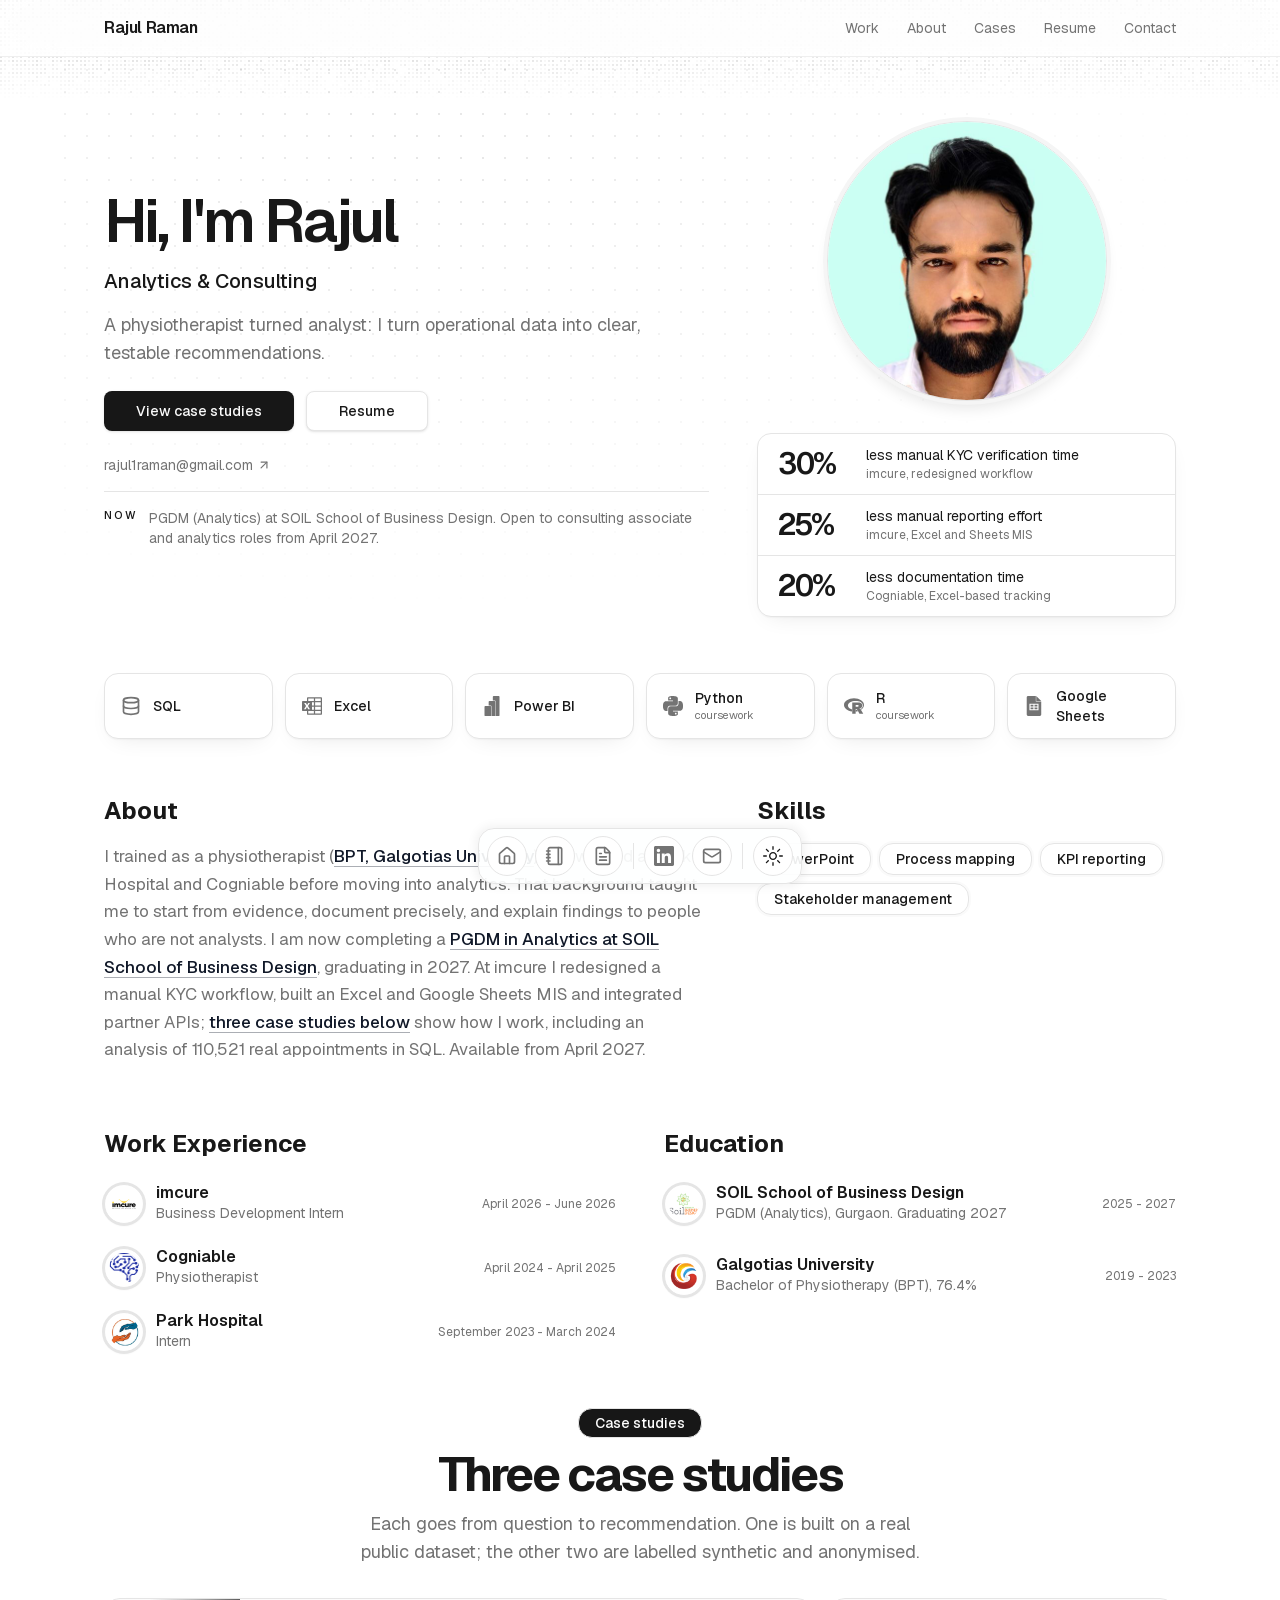
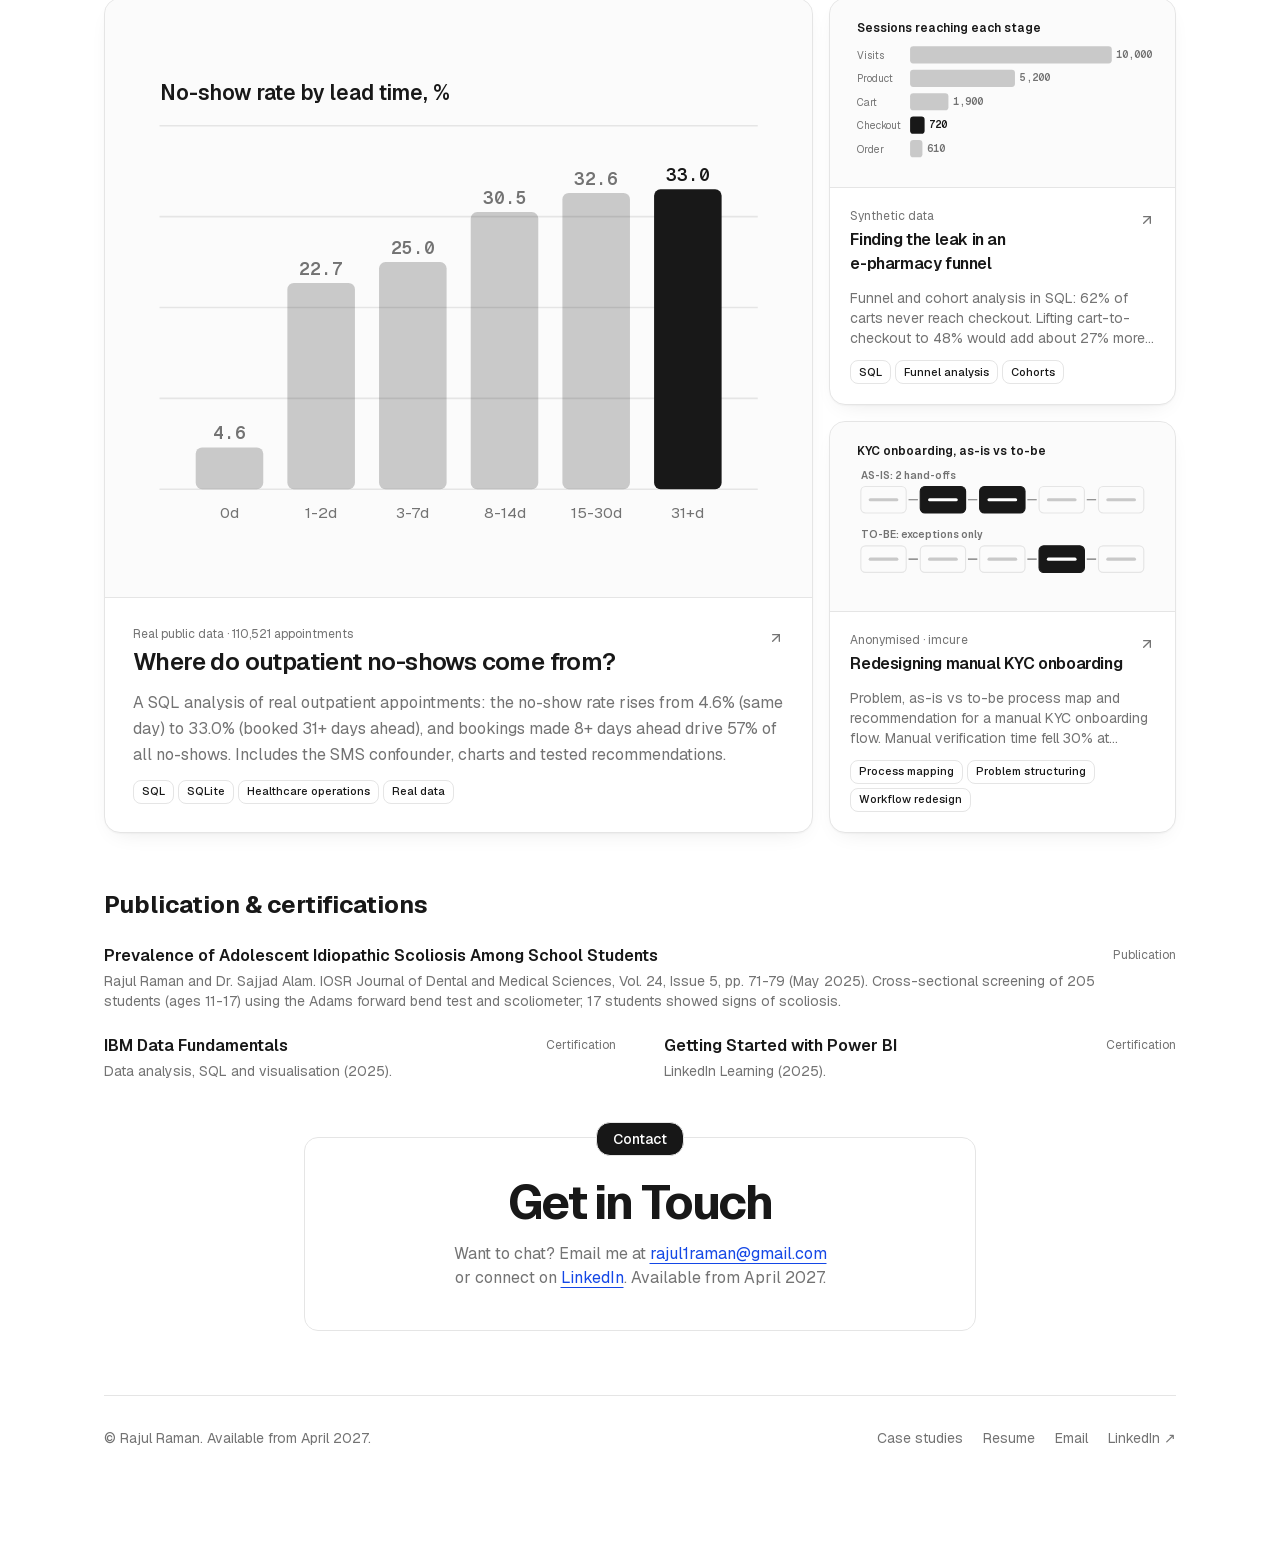
==== commit 2f09c177: "Consulting framing: headline/summary, de-BRD KYC case study, remove unverified Cogniable claim, resu" ====
--- a/index.html
+++ b/index.html
@@ -1 +1 @@
-<!DOCTYPE html><!--dzCVLJZMSylzb6BMeA5Cy--><html lang="en"><head><meta charSet="utf-8"/><link rel="preconnect" href="/" crossorigin=""/><meta name="viewport" content="width=device-width, initial-scale=1"/><link rel="preload" href="/portrait.jpg" as="image" fetchPriority="high"/><link rel="preload" href="/logos/soil.png" as="image"/><link rel="preload" href="/logos/galgotias_icon.png" as="image"/><link rel="stylesheet" href="/_next/static/chunks/78f059e5b8eac05f.css" data-precedence="next"/><meta name="next-size-adjust" content=""/><title>Rajul Raman</title><meta name="description" content="Business Analyst · Healthcare &amp; Analytics. A physiotherapist turned analyst: I turn operational data into clear, testable recommendations."/><meta name="robots" content="index, follow"/><meta name="googlebot" content="index, follow, max-video-preview:-1, max-image-preview:large, max-snippet:-1"/><meta property="og:title" content="Rajul Raman"/><meta property="og:description" content="Business Analyst · Healthcare &amp; Analytics. A physiotherapist turned analyst: I turn operational data into clear, testable recommendations."/><meta property="og:url" content="https://rajul1raman-hash.github.io/"/><meta property="og:site_name" content="Rajul Raman"/><meta property="og:locale" content="en_US"/><meta property="og:image" content="https://rajul1raman-hash.github.io/og.png"/><meta property="og:image:width" content="1200"/><meta property="og:image:height" content="630"/><meta property="og:type" content="website"/><meta name="twitter:card" content="summary_large_image"/><meta name="twitter:title" content="Rajul Raman"/><meta name="twitter:description" content="Business Analyst · Healthcare &amp; Analytics. A physiotherapist turned analyst: I turn operational data into clear, testable recommendations."/><meta name="twitter:image" content="https://rajul1raman-hash.github.io/og.png"/><link rel="icon" href="/favicon.ico?favicon.9bfc4365.ico" sizes="64x64" type="image/x-icon"/></head><body class="min-h-screen bg-background font-sans antialiased relative geist_4fab3279-module__V3481a__variable geist_mono_6e759781-module__cMxXda__variable"><div hidden=""><!--$--><!--/$--></div><script>((a,b,c,d,e,f,g,h)=>{let i=document.documentElement,j=["light","dark"];function k(b){var c;(Array.isArray(a)?a:[a]).forEach(a=>{let c="class"===a,d=c&&f?e.map(a=>f[a]||a):e;c?(i.classList.remove(...d),i.classList.add(f&&f[b]?f[b]:b)):i.setAttribute(a,b)}),c=b,h&&j.includes(c)&&(i.style.colorScheme=c)}if(d)k(d);else try{let a=localStorage.getItem(b)||c,d=g&&"system"===a?window.matchMedia("(prefers-color-scheme: dark)").matches?"dark":"light":a;k(d)}catch(a){}})("class","theme","light",null,["light","dark"],null,true,true)</script><a href="#main" class="sr-only focus:not-sr-only focus:fixed focus:left-4 focus:top-4 focus:z-50 focus:rounded-md focus:bg-primary focus:px-3 focus:py-2 focus:text-primary-foreground">Skip to content</a><div class="absolute inset-0 top-0 left-0 right-0 h-[100px] overflow-hidden z-0"></div><header class="hidden lg:block sticky top-0 z-40 border-b border-border/60 bg-background/80 backdrop-blur-xl"><div class="mx-auto flex h-14 max-w-6xl items-center justify-between px-10"><a href="/" class="font-semibold tracking-tight">Rajul Raman</a><nav aria-label="Primary" class="flex items-center gap-7 text-sm"><a href="/#work" class="u-link transition-colors hover:text-foreground text-muted-foreground">Work</a><a href="/#about" class="u-link transition-colors hover:text-foreground text-muted-foreground">About</a><a href="/cases" class="u-link transition-colors hover:text-foreground text-muted-foreground">Cases</a><a href="/resume" class="u-link transition-colors hover:text-foreground text-muted-foreground">Resume</a><a href="/#contact" class="u-link transition-colors hover:text-foreground text-muted-foreground">Contact</a></nav></div></header><div class="relative z-10 max-w-2xl lg:max-w-6xl mx-auto py-12 pb-24 sm:py-24 lg:pt-16 px-6 md:px-10"><main id="main"><div class="min-h-dvh flex flex-col gap-14 relative"><script type="application/ld+json">{"@context":"https://schema.org","@type":"Person","name":"Rajul Raman","jobTitle":"Business Analyst","url":"https://rajul1raman-hash.github.io","image":"https://rajul1raman-hash.github.io/portrait.jpg","email":"mailto:rajul1raman@gmail.com","address":{"@type":"PostalAddress","addressLocality":"Gurugram","addressCountry":"IN"},"alumniOf":[{"@type":"CollegeOrUniversity","name":"SOIL School of Business Design"},{"@type":"CollegeOrUniversity","name":"Galgotias University"}],"sameAs":["https://www.linkedin.com/in/rajul-raman-803521123"]}</script><section id="hero" class="relative"><div aria-hidden="true" class="pointer-events-none absolute -inset-x-6 -top-24 bottom-0 [mask-image:radial-gradient(ellipse_at_30%_20%,#000,transparent_70%)] md:-inset-x-10"><svg aria-hidden="true" class="pointer-events-none absolute inset-0 h-full w-full text-foreground/15"><defs><pattern id="_S_1_" width="22" height="22" patternUnits="userSpaceOnUse"><circle cx="1" cy="1" r="1" fill="currentColor"></circle></pattern></defs><rect width="100%" height="100%" fill="url(#_S_1_)"></rect></svg></div><div class="relative mx-auto w-full max-w-2xl lg:max-w-none"><div class="flex flex-col gap-y-8 md:flex-row md:justify-between md:gap-x-8 lg:grid lg:grid-cols-12 lg:items-center lg:gap-x-12"><div class="order-2 flex flex-col gap-3 md:order-1 lg:col-span-7 lg:gap-4"><div class="flex"><span class="bf inline-block text-4xl font-semibold tracking-tighter sm:text-5xl lg:text-6xl" style="--bf-d:0.4s;--bf-delay:0.04s;--bf-y:-8px;--bf-blur:8px">Hi, I&#x27;m Rajul</span></div><div class="bf" style="--bf-d:0.4s;--bf-delay:0.12s;--bf-y:-6px;--bf-blur:6px"><p class="text-lg font-medium text-foreground md:text-xl"><span class="relative inline-flex overflow-hidden align-bottom"><span class="sr-only">Business Analyst, Healthcare Analytics, Process Redesign</span><span aria-hidden="true" class="invisible whitespace-pre">Healthcare Analytics</span><span aria-hidden="true" class="absolute inset-0 whitespace-pre transition-[opacity,transform,filter] duration-[550ms] ease-[cubic-bezier(0.22,1,0.36,1)] motion-reduce:transition-none opacity-100 blur-0 translate-y-0">Business Analyst</span><span aria-hidden="true" class="absolute inset-0 whitespace-pre transition-[opacity,transform,filter] duration-[550ms] ease-[cubic-bezier(0.22,1,0.36,1)] motion-reduce:transition-none opacity-0 blur-[4px] translate-y-[60%]">Healthcare Analytics</span><span aria-hidden="true" class="absolute inset-0 whitespace-pre transition-[opacity,transform,filter] duration-[550ms] ease-[cubic-bezier(0.22,1,0.36,1)] motion-reduce:transition-none opacity-0 blur-[4px] -translate-y-[60%]">Process Redesign</span></span></p></div><p class="max-w-xl text-base text-muted-foreground md:text-lg">A physiotherapist turned analyst: I turn operational data into clear, testable recommendations.</p><div class="bf flex flex-wrap items-center gap-3 pt-2" style="--bf-d:0.4s;--bf-delay:0.2s;--bf-y:-6px;--bf-blur:6px"><a class="inline-flex items-center justify-center whitespace-nowrap text-sm font-medium transition-colors focus-visible:outline-none focus-visible:ring-1 focus-visible:ring-ring disabled:pointer-events-none disabled:opacity-50 bg-primary text-primary-foreground shadow hover:bg-primary/90 h-10 rounded-md px-8" href="/cases/">View case studies</a><a class="inline-flex items-center justify-center whitespace-nowrap text-sm font-medium transition-colors focus-visible:outline-none focus-visible:ring-1 focus-visible:ring-ring disabled:pointer-events-none disabled:opacity-50 border border-input bg-background shadow-sm hover:bg-accent hover:text-accent-foreground h-10 rounded-md px-8" href="/resume/">Resume</a></div><div class="bf flex flex-col gap-4 pt-2" style="--bf-d:0.4s;--bf-delay:0.24000000000000002s;--bf-y:-6px;--bf-blur:6px"><p class="flex flex-wrap items-center gap-x-5 gap-y-2 text-sm text-muted-foreground"><a href="mailto:rajul1raman@gmail.com" class="u-link inline-flex items-center gap-1 hover:text-foreground">rajul1raman@gmail.com<svg xmlns="http://www.w3.org/2000/svg" width="24" height="24" viewBox="0 0 24 24" fill="none" stroke="currentColor" stroke-width="2" stroke-linecap="round" stroke-linejoin="round" class="lucide lucide-arrow-up-right size-3.5" aria-hidden="true"><path d="M7 7h10v10"></path><path d="M7 17 17 7"></path></svg></a></p><p class="flex items-start gap-3 border-t pt-4 text-sm text-muted-foreground"><span class="shrink-0 text-[11px] font-medium uppercase tracking-[0.16em] text-foreground">Now</span><span>PGDM (Analytics) at SOIL School of Business Design. Open to analyst roles from April 2027.</span></p></div></div><div class="order-1 md:order-2 lg:col-span-5 lg:flex lg:flex-col lg:items-center lg:gap-8"><div class="bf" style="--bf-d:0.4s;--bf-delay:0.08s;--bf-y:-6px;--bf-blur:6px"><img src="/portrait.jpg" alt="Rajul Raman" width="280" height="280" fetchPriority="high" decoding="async" class="size-24 rounded-full border object-cover shadow-lg ring-4 ring-muted md:size-32 lg:size-70"/></div><div class="bf hidden w-full lg:block" style="--bf-d:0.4s;--bf-delay:0.16s;--bf-y:-6px;--bf-blur:6px"><dl class="lift w-full divide-y divide-border rounded-xl border bg-card"><div class="flex items-center gap-4 px-5 py-3"><dt class="w-[4.5rem] flex-none text-3xl font-semibold tracking-tighter"><span class="inline-block tabular-nums tracking-tighter">30</span>%</dt><dd class="min-w-0 text-sm leading-snug text-muted-foreground"><span class="block text-foreground">less manual KYC verification time</span><span class="block text-xs">imcure, redesigned workflow</span></dd></div><div class="flex items-center gap-4 px-5 py-3"><dt class="w-[4.5rem] flex-none text-3xl font-semibold tracking-tighter"><span class="inline-block tabular-nums tracking-tighter">25</span>%</dt><dd class="min-w-0 text-sm leading-snug text-muted-foreground"><span class="block text-foreground">less manual reporting effort</span><span class="block text-xs">imcure, Excel and Sheets MIS</span></dd></div><div class="flex items-center gap-4 px-5 py-3"><dt class="w-[4.5rem] flex-none text-3xl font-semibold tracking-tighter"><span class="inline-block tabular-nums tracking-tighter">20</span>%</dt><dd class="min-w-0 text-sm leading-snug text-muted-foreground"><span class="block text-foreground">less documentation time</span><span class="block text-xs">Cogniable, Excel-based tracking</span></dd></div></dl></div></div></div></div></section><section id="tools" aria-label="Tools"><div class="bf" style="--bf-d:0.4s;--bf-delay:0.14s;--bf-y:-6px;--bf-blur:6px"><ul class="grid grid-cols-2 gap-3 sm:grid-cols-3 lg:grid-cols-6"><li class="lift flex items-center gap-3 rounded-xl border bg-card px-4 py-3 text-muted-foreground transition-colors hover:text-foreground"><svg xmlns="http://www.w3.org/2000/svg" width="24" height="24" viewBox="0 0 24 24" fill="none" stroke="currentColor" stroke-width="2" stroke-linecap="round" stroke-linejoin="round" class="lucide lucide-database size-5" aria-hidden="true"><ellipse cx="12" cy="5" rx="9" ry="3"></ellipse><path d="M3 5V19A9 3 0 0 0 21 19V5"></path><path d="M3 12A9 3 0 0 0 21 12"></path></svg><span class="min-w-0 text-sm font-medium text-foreground">SQL</span></li><li class="lift flex items-center gap-3 rounded-xl border bg-card px-4 py-3 text-muted-foreground transition-colors hover:text-foreground"><svg viewBox="0 0 24 24" class="size-5 fill-current" aria-hidden="true"><path d="M23 1.5q.41 0 .7.3.3.29.3.7v19q0 .41-.3.7-.29.3-.7.3H7q-.41 0-.7-.3-.3-.29-.3-.7V18H1q-.41 0-.7-.3-.3-.29-.3-.7V7q0-.41.3-.7Q.58 6 1 6h5V2.5q0-.41.3-.7.29-.3.7-.3zM6 13.28l1.42 2.66h2.14l-2.38-3.87 2.34-3.8H7.46l-1.3 2.4-.05.08-.04.09-.64-1.28-.66-1.29H2.59l2.27 3.82-2.48 3.85h2.16zM14.25 21v-3H7.5v3zm0-4.5v-3.75H12v3.75zm0-5.25V7.5H12v3.75zm0-5.25V3H7.5v3zm8.25 15v-3h-6.75v3zm0-4.5v-3.75h-6.75v3.75zm0-5.25V7.5h-6.75v3.75zm0-5.25V3h-6.75v3Z"></path></svg><span class="min-w-0 text-sm font-medium text-foreground">Excel</span></li><li class="lift flex items-center gap-3 rounded-xl border bg-card px-4 py-3 text-muted-foreground transition-colors hover:text-foreground"><svg viewBox="0 0 24 24" class="size-5 fill-current" aria-hidden="true"><path d="M10 12a1 1 0 0 1 1 1v11H4a1 1 0 0 1-1-1V13a1 1 0 0 1 1-1h6Zm-2-.5V7a1 1 0 0 1 1-1h6a1 1 0 0 1 1 1v17h-4.5V13a1.5 1.5 0 0 0-1.5-1.5H8Zm5-6V1a1 1 0 0 1 1-1h6a1 1 0 0 1 1 1v22a1 1 0 0 1-1 1h-3.5V7A1.5 1.5 0 0 0 15 5.5h-2Z"></path></svg><span class="min-w-0 text-sm font-medium text-foreground">Power BI</span></li><li class="lift flex items-center gap-3 rounded-xl border bg-card px-4 py-3 text-muted-foreground transition-colors hover:text-foreground"><svg viewBox="0 0 24 24" class="size-5 fill-current" aria-hidden="true"><path d="M14.25.18l.9.2.73.26.59.3.45.32.34.34.25.34.16.33.1.3.04.26.02.2-.01.13V8.5l-.05.63-.13.55-.21.46-.26.38-.3.31-.33.25-.35.19-.35.14-.33.1-.3.07-.26.04-.21.02H8.77l-.69.05-.59.14-.5.22-.41.27-.33.32-.27.35-.2.36-.15.37-.1.35-.07.32-.04.27-.02.21v3.06H3.17l-.21-.03-.28-.07-.32-.12-.35-.18-.36-.26-.36-.36-.35-.46-.32-.59-.28-.73-.21-.88-.14-1.05-.05-1.23.06-1.22.16-1.04.24-.87.32-.71.36-.57.4-.44.42-.33.42-.24.4-.16.36-.1.32-.05.24-.01h.16l.06.01h8.16v-.83H6.18l-.01-2.75-.02-.37.05-.34.11-.31.17-.28.25-.26.31-.23.38-.2.44-.18.51-.15.58-.12.64-.1.71-.06.77-.04.84-.02 1.27.05zm-6.3 1.98l-.23.33-.08.41.08.41.23.34.33.22.41.09.41-.09.33-.22.23-.34.08-.41-.08-.41-.23-.33-.33-.22-.41-.09-.41.09zm13.09 3.95l.28.06.32.12.35.18.36.27.36.35.35.47.32.59.28.73.21.88.14 1.04.05 1.23-.06 1.23-.16 1.04-.24.86-.32.71-.36.57-.4.45-.42.33-.42.24-.4.16-.36.09-.32.05-.24.02-.16-.01h-8.22v.82h5.84l.01 2.76.02.36-.05.34-.11.31-.17.29-.25.25-.31.24-.38.2-.44.17-.51.15-.58.13-.64.09-.71.07-.77.04-.84.01-1.27-.04-1.07-.14-.9-.2-.73-.25-.59-.3-.45-.33-.34-.34-.25-.34-.16-.33-.1-.3-.04-.25-.02-.2.01-.13v-5.34l.05-.64.13-.54.21-.46.26-.38.3-.32.33-.24.35-.2.35-.14.33-.1.3-.06.26-.04.21-.02.13-.01h5.84l.69-.05.59-.14.5-.21.41-.28.33-.32.27-.35.2-.36.15-.36.1-.35.07-.32.04-.28.02-.21V6.07h2.09l.14.01zm-6.47 14.25l-.23.33-.08.41.08.41.23.33.33.23.41.08.41-.08.33-.23.23-.33.08-.41-.08-.41-.23-.33-.33-.23-.41-.08-.41.08z"></path></svg><span class="min-w-0 text-sm font-medium text-foreground">Python<span class="block text-[11px] font-normal text-muted-foreground">coursework</span></span></li><li class="lift flex items-center gap-3 rounded-xl border bg-card px-4 py-3 text-muted-foreground transition-colors hover:text-foreground"><svg viewBox="0 0 24 24" class="size-5 fill-current" aria-hidden="true"><path d="M12 2.746c-6.627 0-12 3.599-12 8.037 0 3.897 4.144 7.144 9.64 7.88V16.26c-2.924-.915-4.925-2.755-4.925-4.877 0-3.035 4.084-5.494 9.12-5.494 5.038 0 8.757 1.683 8.757 5.494 0 1.976-.999 3.379-2.662 4.272.09.066.174.128.258.216.169.149.25.363.372.544 2.128-1.45 3.44-3.437 3.44-5.631 0-4.44-5.373-8.038-12-8.038zm-2.111 4.99v13.516l4.093-.002-.002-5.291h1.1c.225 0 .321.066.549.25.272.22.715.982.715.982l2.164 4.063 4.627-.002-2.864-4.826s-.086-.193-.265-.383a2.22 2.22 0 00-.582-.416c-.422-.214-1.149-.434-1.149-.434s3.578-.264 3.578-3.826c0-3.562-3.744-3.63-3.744-3.63zm4.127 2.93l2.478.002s1.149-.062 1.149 1.127c0 1.165-1.149 1.17-1.149 1.17h-2.478zm1.754 6.119c-.494.049-1.012.079-1.54.088v1.807a16.622 16.622 0 002.37-.473l-.471-.891s-.108-.183-.248-.394c-.039-.054-.08-.098-.111-.137z"></path></svg><span class="min-w-0 text-sm font-medium text-foreground">R<span class="block text-[11px] font-normal text-muted-foreground">coursework</span></span></li><li class="lift flex items-center gap-3 rounded-xl border bg-card px-4 py-3 text-muted-foreground transition-colors hover:text-foreground"><svg viewBox="0 0 24 24" class="size-5 fill-current" aria-hidden="true"><path d="M11.318 12.545H7.91v-1.909h3.41v1.91zM14.728 0v6h6l-6-6zm1.363 10.636h-3.41v1.91h3.41v-1.91zm0 3.273h-3.41v1.91h3.41v-1.91zM20.727 6.5v15.864c0 .904-.732 1.636-1.636 1.636H4.909a1.636 1.636 0 0 1-1.636-1.636V1.636C3.273.732 4.005 0 4.909 0h9.318v6.5h6.5zm-3.273 2.773H6.545v7.909h10.91v-7.91zm-6.136 4.636H7.91v1.91h3.41v-1.91z"></path></svg><span class="min-w-0 text-sm font-medium text-foreground">Google Sheets</span></li></ul></div></section><div class="flex flex-col gap-14 lg:grid lg:grid-cols-12 lg:gap-x-12 lg:gap-y-16"><section id="about" class="lg:col-span-7 lg:row-start-1 min-w-0"><div class="flex min-h-0 flex-col gap-y-4"><div class="bf" style="--bf-d:0.4s;--bf-delay:0.16s;--bf-y:-6px;--bf-blur:6px"><h2 class="text-xl lg:text-2xl font-bold">About</h2></div><div class="bf" style="--bf-d:0.4s;--bf-delay:0.2s;--bf-y:-6px;--bf-blur:6px"><div class="prose max-w-full text-pretty font-sans leading-relaxed text-muted-foreground dark:prose-invert lg:text-[17px]"><p>I trained as a physiotherapist (<a href="/#education">BPT, Galgotias University</a>) and worked at Park Hospital and Cogniable before moving into analytics. That background taught me to start from evidence, document precisely, and explain findings to people who are not analysts. I am now completing a <a href="/#education">PGDM in Analytics at SOIL School of Business Design</a>, graduating in 2027. At imcure I redesigned a manual KYC workflow, built an Excel and Google Sheets MIS and integrated partner APIs; <a href="/#projects">three case studies below</a> show how I work, including an analysis of 110,521 real appointments in SQL. Available from April 2027.</p></div></div></div></section><section id="work" class="lg:col-span-6 lg:row-start-2 min-w-0"><div class="flex min-h-0 flex-col gap-y-6"><div class="bf" style="--bf-d:0.4s;--bf-delay:0.24000000000000002s;--bf-y:-6px;--bf-blur:6px"><h2 class="text-xl lg:text-2xl font-bold">Work Experience</h2></div><div class="bf" style="--bf-d:0.4s;--bf-delay:0.27999999999999997s;--bf-y:-6px;--bf-blur:6px"><div class="w-full grid gap-6"><details name="work" class="group grid gap-2"><summary class="flex cursor-pointer list-none items-center justify-between gap-x-3 rounded-md [&amp;::-webkit-details-marker]:hidden"><div class="flex min-w-0 flex-1 items-center gap-x-3"><img src="/logos/imcure.png" alt="imcure" width="40" height="40" loading="lazy" class="size-8 md:size-10 p-1 border rounded-full shadow ring-2 ring-border overflow-hidden object-contain flex-none bg-white"/><div class="flex min-w-0 flex-1 flex-col gap-0.5"><div class="flex items-center gap-2 font-semibold leading-none">imcure<svg xmlns="http://www.w3.org/2000/svg" width="24" height="24" viewBox="0 0 24 24" fill="none" stroke="currentColor" stroke-width="2" stroke-linecap="round" stroke-linejoin="round" class="lucide lucide-chevron-right size-3.5 text-muted-foreground opacity-0 transition-all duration-300 group-hover:translate-x-0.5 group-hover:opacity-100 group-open:rotate-90 group-open:opacity-100" aria-hidden="true"><path d="m9 18 6-6-6-6"></path></svg></div><div class="font-sans text-sm text-muted-foreground">Business Development Intern</div></div></div><div class="flex-none text-right text-xs tabular-nums text-muted-foreground">April 2026<!-- --> - <!-- -->June 2026</div></summary><p class="ml-13 text-xs text-muted-foreground sm:text-sm">Redesigned the as-is manual KYC into a to-be digital onboarding workflow, cutting manual verification time by 30%. Built an MIS platform using Excel and Google Sheets that automated policy and sales reporting (data flows, KPI tracking) and reduced manual effort by 25%. Owned the design and development of the website (HTML, Next.js, Tailwind CSS) across 10+ pages, developed the payment page with a secure payment gateway, integrated third-party partner APIs (diagnostics labs, doctor consultation) and set up Google Ads conversion tracking. Gathered requirements across product, technology and business teams, contributing to 4+ deliverables.</p></details><details name="work" class="group grid gap-2"><summary class="flex cursor-pointer list-none items-center justify-between gap-x-3 rounded-md [&amp;::-webkit-details-marker]:hidden"><div class="flex min-w-0 flex-1 items-center gap-x-3"><img src="/logos/cogniable.png" alt="Cogniable" width="40" height="40" loading="lazy" class="size-8 md:size-10 p-1 border rounded-full shadow ring-2 ring-border overflow-hidden object-contain flex-none bg-white"/><div class="flex min-w-0 flex-1 flex-col gap-0.5"><div class="flex items-center gap-2 font-semibold leading-none">Cogniable<svg xmlns="http://www.w3.org/2000/svg" width="24" height="24" viewBox="0 0 24 24" fill="none" stroke="currentColor" stroke-width="2" stroke-linecap="round" stroke-linejoin="round" class="lucide lucide-chevron-right size-3.5 text-muted-foreground opacity-0 transition-all duration-300 group-hover:translate-x-0.5 group-hover:opacity-100 group-open:rotate-90 group-open:opacity-100" aria-hidden="true"><path d="m9 18 6-6-6-6"></path></svg></div><div class="font-sans text-sm text-muted-foreground">Physiotherapist</div></div></div><div class="flex-none text-right text-xs tabular-nums text-muted-foreground">April 2024<!-- --> - <!-- -->April 2025</div></summary><p class="ml-13 text-xs text-muted-foreground sm:text-sm">Gathered needs from multidisciplinary teams and parents to design personalised therapy plans (requirements gathering). Conducted 20+ client progress meetings and prepared structured outcome reports to support data-driven decision-making. Introduced Excel-based tracking and standardised documentation, cutting documentation time by 20%. Led 6+ parent engagement sessions (user adoption), improving home compliance by 35%.</p></details><details name="work" class="group grid gap-2"><summary class="flex cursor-pointer list-none items-center justify-between gap-x-3 rounded-md [&amp;::-webkit-details-marker]:hidden"><div class="flex min-w-0 flex-1 items-center gap-x-3"><img src="/logos/park_icon.png" alt="Park Hospital" width="40" height="40" loading="lazy" class="size-8 md:size-10 p-1 border rounded-full shadow ring-2 ring-border overflow-hidden object-contain flex-none bg-white"/><div class="flex min-w-0 flex-1 flex-col gap-0.5"><div class="flex items-center gap-2 font-semibold leading-none">Park Hospital<svg xmlns="http://www.w3.org/2000/svg" width="24" height="24" viewBox="0 0 24 24" fill="none" stroke="currentColor" stroke-width="2" stroke-linecap="round" stroke-linejoin="round" class="lucide lucide-chevron-right size-3.5 text-muted-foreground opacity-0 transition-all duration-300 group-hover:translate-x-0.5 group-hover:opacity-100 group-open:rotate-90 group-open:opacity-100" aria-hidden="true"><path d="m9 18 6-6-6-6"></path></svg></div><div class="font-sans text-sm text-muted-foreground">Intern</div></div></div><div class="flex-none text-right text-xs tabular-nums text-muted-foreground">September 2023<!-- --> - <!-- -->March 2024</div></summary><p class="ml-13 text-xs text-muted-foreground sm:text-sm">Coordinated across multiple wards with doctors, nurses and admin teams to ensure service efficiency and accurate reporting. Managed high-volume documentation and reporting with zero compliance issues, ensuring timely cross-department communication.</p></details></div></div></div></section><section id="education" class="lg:col-span-6 lg:col-start-7 lg:row-start-2 min-w-0"><div class="flex min-h-0 flex-col gap-y-6"><div class="bf" style="--bf-d:0.4s;--bf-delay:0.32s;--bf-y:-6px;--bf-blur:6px"><h2 class="text-xl lg:text-2xl font-bold">Education</h2></div><div class="flex flex-col gap-8"><div class="bf" style="--bf-d:0.4s;--bf-delay:0.36s;--bf-y:-6px;--bf-blur:6px"><a target="_blank" rel="noopener noreferrer" class="flex items-center gap-x-3 justify-between group" href="https://www.schoolofbusinessdesign.com"><div class="flex items-center gap-x-3 flex-1 min-w-0"><img src="/logos/soil.png" alt="SOIL School of Business Design" class="size-8 md:size-10 p-1 border rounded-full shadow ring-2 ring-border overflow-hidden object-contain flex-none bg-white"/><div class="flex-1 min-w-0 flex flex-col gap-0.5"><div class="font-semibold leading-none flex items-center gap-2">SOIL School of Business Design<svg xmlns="http://www.w3.org/2000/svg" width="24" height="24" viewBox="0 0 24 24" fill="none" stroke="currentColor" stroke-width="2" stroke-linecap="round" stroke-linejoin="round" class="lucide lucide-arrow-up-right h-3.5 w-3.5 text-muted-foreground opacity-0 -translate-x-2 group-hover:opacity-100 group-hover:translate-x-0 transition-all duration-200" aria-hidden="true"><path d="M7 7h10v10"></path><path d="M7 17 17 7"></path></svg></div><div class="font-sans text-sm text-muted-foreground">PGDM (Analytics), Gurgaon. Graduating 2027</div></div></div><div class="flex items-center gap-1 text-xs tabular-nums text-muted-foreground text-right flex-none"><span>2025<!-- --> - <!-- -->2027</span></div></a></div><div class="bf" style="--bf-d:0.4s;--bf-delay:0.41s;--bf-y:-6px;--bf-blur:6px"><a target="_blank" rel="noopener noreferrer" class="flex items-center gap-x-3 justify-between group" href="https://www.galgotiasuniversity.edu.in"><div class="flex items-center gap-x-3 flex-1 min-w-0"><img src="/logos/galgotias_icon.png" alt="Galgotias University" class="size-8 md:size-10 p-1 border rounded-full shadow ring-2 ring-border overflow-hidden object-contain flex-none bg-white"/><div class="flex-1 min-w-0 flex flex-col gap-0.5"><div class="font-semibold leading-none flex items-center gap-2">Galgotias University<svg xmlns="http://www.w3.org/2000/svg" width="24" height="24" viewBox="0 0 24 24" fill="none" stroke="currentColor" stroke-width="2" stroke-linecap="round" stroke-linejoin="round" class="lucide lucide-arrow-up-right h-3.5 w-3.5 text-muted-foreground opacity-0 -translate-x-2 group-hover:opacity-100 group-hover:translate-x-0 transition-all duration-200" aria-hidden="true"><path d="M7 7h10v10"></path><path d="M7 17 17 7"></path></svg></div><div class="font-sans text-sm text-muted-foreground">Bachelor of Physiotherapy (BPT), 76.4%</div></div></div><div class="flex items-center gap-1 text-xs tabular-nums text-muted-foreground text-right flex-none"><span>2019<!-- --> - <!-- -->2023</span></div></a></div></div></div></section><section id="skills" class="lg:col-span-5 lg:col-start-8 lg:row-start-1 min-w-0"><div class="flex min-h-0 flex-col gap-y-4"><div class="bf" style="--bf-d:0.4s;--bf-delay:0.39999999999999997s;--bf-y:-6px;--bf-blur:6px"><h2 class="text-xl lg:text-2xl font-bold">Skills</h2></div><div class="flex flex-wrap gap-2"><div class="bf" style="--bf-d:0.4s;--bf-delay:0.44s;--bf-y:-6px;--bf-blur:6px"><div class="border bg-background border-border ring-2 ring-border/20 rounded-xl h-8 w-fit px-4 flex items-center gap-2"><span class="text-foreground text-sm font-medium">PowerPoint</span></div></div><div class="bf" style="--bf-d:0.4s;--bf-delay:0.49s;--bf-y:-6px;--bf-blur:6px"><div class="border bg-background border-border ring-2 ring-border/20 rounded-xl h-8 w-fit px-4 flex items-center gap-2"><span class="text-foreground text-sm font-medium">Process mapping</span></div></div><div class="bf" style="--bf-d:0.4s;--bf-delay:0.54s;--bf-y:-6px;--bf-blur:6px"><div class="border bg-background border-border ring-2 ring-border/20 rounded-xl h-8 w-fit px-4 flex items-center gap-2"><span class="text-foreground text-sm font-medium">KPI reporting</span></div></div><div class="bf" style="--bf-d:0.4s;--bf-delay:0.5900000000000001s;--bf-y:-6px;--bf-blur:6px"><div class="border bg-background border-border ring-2 ring-border/20 rounded-xl h-8 w-fit px-4 flex items-center gap-2"><span class="text-foreground text-sm font-medium">Stakeholder management</span></div></div></div></div></section></div><section id="projects" aria-labelledby="cases-h"><div class="flex flex-col gap-y-8"><div class="bf" style="--bf-d:0.4s;--bf-delay:0.14s;--bf-y:-6px;--bf-blur:6px"><div class="flex flex-col gap-y-3 items-center text-center"><span class="border bg-primary rounded-xl px-4 py-1 text-background text-sm font-medium">Case studies</span><h2 id="cases-h" class="text-3xl font-bold tracking-tighter sm:text-4xl lg:text-5xl">Three case studies</h2><p class="max-w-2xl text-muted-foreground md:text-lg text-balance">Each goes from question to recommendation. One is built on a real public dataset; the other two are labelled synthetic and anonymised.</p></div></div><div class="grid w-full grid-cols-1 gap-4 md:grid-cols-3 md:auto-rows-[minmax(15rem,auto)]"><div class="bf md:col-span-2 md:row-span-2" style="--bf-d:0.4s;--bf-delay:0.16s;--bf-y:-6px;--bf-blur:6px"><a class="lift group relative flex h-full flex-col overflow-hidden rounded-2xl border bg-card md:min-h-[30rem]" href="/cases/no-show-analysis/"><div aria-hidden="true" class="pointer-events-none absolute inset-0 rounded-[inherit] border border-transparent [mask-clip:padding-box,border-box] [mask-composite:intersect] [mask-image:linear-gradient(transparent,transparent),linear-gradient(#000,#000)] motion-reduce:hidden"><div class="absolute aspect-square bg-gradient-to-l from-foreground/70 via-foreground/30 to-transparent" style="width:90px;offset-path:rect(0 auto auto 0 round 90px);animation:beam 9s linear infinite"></div></div><div class="flex-1 border-b bg-muted/40 p-4 flex min-h-[16rem] items-center md:p-8"><svg viewBox="0 0 400 290" role="img" aria-label="No-show rate by booking lead time, rising from 4.6% to 33.0%" class="h-full w-full" preserveAspectRatio="xMidYMid meet"><line x1="14" x2="386" y1="264" y2="264" stroke="var(--border)" stroke-width="1"></line><line x1="14" x2="386" y1="207.5" y2="207.5" stroke="var(--border)" stroke-width="1"></line><line x1="14" x2="386" y1="151" y2="151" stroke="var(--border)" stroke-width="1"></line><line x1="14" x2="386" y1="94.5" y2="94.5" stroke="var(--border)" stroke-width="1"></line><line x1="14" x2="386" y1="38" y2="38" stroke="var(--border)" stroke-width="1"></line><g><rect x="36.5" y="238.01" width="42" height="25.99" rx="4" fill="color-mix(in oklch, var(--foreground) 22%, transparent)"></rect><text x="57.5" y="233.01" text-anchor="middle" font-size="11" font-weight="600" fill="var(--muted-foreground)" class="font-mono">4.6</text><text x="57.5" y="282" text-anchor="middle" font-size="9.5" fill="var(--muted-foreground)">0d</text></g><g><rect x="93.5" y="135.745" width="42" height="128.255" rx="4" fill="color-mix(in oklch, var(--foreground) 22%, transparent)"></rect><text x="114.5" y="130.745" text-anchor="middle" font-size="11" font-weight="600" fill="var(--muted-foreground)" class="font-mono">22.7</text><text x="114.5" y="282" text-anchor="middle" font-size="9.5" fill="var(--muted-foreground)">1-2d</text></g><g><rect x="150.5" y="122.75" width="42" height="141.25" rx="4" fill="color-mix(in oklch, var(--foreground) 22%, transparent)"></rect><text x="171.5" y="117.75" text-anchor="middle" font-size="11" font-weight="600" fill="var(--muted-foreground)" class="font-mono">25.0</text><text x="171.5" y="282" text-anchor="middle" font-size="9.5" fill="var(--muted-foreground)">3-7d</text></g><g><rect x="207.5" y="91.67500000000001" width="42" height="172.325" rx="4" fill="color-mix(in oklch, var(--foreground) 22%, transparent)"></rect><text x="228.5" y="86.67500000000001" text-anchor="middle" font-size="11" font-weight="600" fill="var(--muted-foreground)" class="font-mono">30.5</text><text x="228.5" y="282" text-anchor="middle" font-size="9.5" fill="var(--muted-foreground)">8-14d</text></g><g><rect x="264.5" y="79.80999999999997" width="42" height="184.19000000000003" rx="4" fill="color-mix(in oklch, var(--foreground) 22%, transparent)"></rect><text x="285.5" y="74.80999999999997" text-anchor="middle" font-size="11" font-weight="600" fill="var(--muted-foreground)" class="font-mono">32.6</text><text x="285.5" y="282" text-anchor="middle" font-size="9.5" fill="var(--muted-foreground)">15-30d</text></g><g><rect x="321.5" y="77.55000000000001" width="42" height="186.45" rx="4" fill="var(--foreground)"></rect><text x="342.5" y="72.55000000000001" text-anchor="middle" font-size="11" font-weight="600" fill="var(--foreground)" class="font-mono">33.0</text><text x="342.5" y="282" text-anchor="middle" font-size="9.5" fill="var(--muted-foreground)">31+d</text></g><text x="14" y="22" font-size="13" font-weight="600" fill="var(--foreground)">No-show rate by lead time, %</text></svg></div><div class="flex flex-col gap-3 p-5 md:p-7"><div class="flex items-start justify-between gap-3"><div><p class="text-xs text-muted-foreground">Real public data · 110,521 appointments</p><h3 class="mt-1 font-semibold tracking-tight text-xl md:text-2xl">Where do outpatient no-shows come from?</h3></div><svg xmlns="http://www.w3.org/2000/svg" width="24" height="24" viewBox="0 0 24 24" fill="none" stroke="currentColor" stroke-width="2" stroke-linecap="round" stroke-linejoin="round" class="lucide lucide-arrow-up-right mt-1 size-4 shrink-0 text-muted-foreground transition-transform duration-200 group-hover:-translate-y-0.5 group-hover:translate-x-0.5 group-hover:text-foreground" aria-hidden="true"><path d="M7 7h10v10"></path><path d="M7 17 17 7"></path></svg></div><p class="text-muted-foreground text-sm md:text-base leading-relaxed">A SQL analysis of real outpatient appointments: the no-show rate rises from 4.6% (same day) to 33.0% (booked 31+ days ahead), and bookings made 8+ days ahead drive 57% of all no-shows. Includes the SMS confounder, charts and tested recommendations.</p><div class="flex flex-wrap gap-1"><div class="inline-flex items-center rounded-md border py-0.5 transition-colors focus:outline-none focus:ring-2 focus:ring-ring focus:ring-offset-2 text-foreground h-6 px-2 text-[11px] font-medium">SQL</div><div class="inline-flex items-center rounded-md border py-0.5 transition-colors focus:outline-none focus:ring-2 focus:ring-ring focus:ring-offset-2 text-foreground h-6 px-2 text-[11px] font-medium">SQLite</div><div class="inline-flex items-center rounded-md border py-0.5 transition-colors focus:outline-none focus:ring-2 focus:ring-ring focus:ring-offset-2 text-foreground h-6 px-2 text-[11px] font-medium">Healthcare operations</div><div class="inline-flex items-center rounded-md border py-0.5 transition-colors focus:outline-none focus:ring-2 focus:ring-ring focus:ring-offset-2 text-foreground h-6 px-2 text-[11px] font-medium">Real data</div></div></div></a></div><div class="bf" style="--bf-d:0.4s;--bf-delay:0.22s;--bf-y:-6px;--bf-blur:6px"><a class="lift group relative flex h-full flex-col overflow-hidden rounded-2xl border bg-card" href="/cases/ecommerce-funnel-analysis/"><div class="flex-1 border-b bg-muted/40 p-4 min-h-[10rem]"><svg viewBox="0 0 400 200" role="img" aria-label="E-pharmacy funnel from 10,000 visits to 610 orders" class="h-full w-full" preserveAspectRatio="xMidYMid meet"><text x="14" y="22" font-size="15" font-weight="600" fill="var(--foreground)">Sessions reaching each stage</text><g><text x="14" y="56" font-size="13" fill="var(--muted-foreground)">Visits</text><rect x="82" y="40" width="258" height="22" rx="4" fill="color-mix(in oklch, var(--foreground) 22%, transparent)"></rect><text x="346" y="55" font-size="13" font-weight="600" fill="var(--muted-foreground)" class="font-mono">10,000</text></g><g><text x="14" y="86" font-size="13" fill="var(--muted-foreground)">Product</text><rect x="82" y="70" width="134.16" height="22" rx="4" fill="color-mix(in oklch, var(--foreground) 22%, transparent)"></rect><text x="222.16" y="85" font-size="13" font-weight="600" fill="var(--muted-foreground)" class="font-mono">5,200</text></g><g><text x="14" y="116" font-size="13" fill="var(--muted-foreground)">Cart</text><rect x="82" y="100" width="49.02" height="22" rx="4" fill="color-mix(in oklch, var(--foreground) 22%, transparent)"></rect><text x="137.02" y="115" font-size="13" font-weight="600" fill="var(--muted-foreground)" class="font-mono">1,900</text></g><g><text x="14" y="146" font-size="13" fill="var(--muted-foreground)">Checkout</text><rect x="82" y="130" width="18.575999999999997" height="22" rx="4" fill="var(--foreground)"></rect><text x="106.576" y="145" font-size="13" font-weight="600" fill="var(--foreground)" class="font-mono">720</text></g><g><text x="14" y="176" font-size="13" fill="var(--muted-foreground)">Order</text><rect x="82" y="160" width="15.738" height="22" rx="4" fill="color-mix(in oklch, var(--foreground) 22%, transparent)"></rect><text x="103.738" y="175" font-size="13" font-weight="600" fill="var(--muted-foreground)" class="font-mono">610</text></g></svg></div><div class="flex flex-col gap-3 p-5"><div class="flex items-start justify-between gap-3"><div><p class="text-xs text-muted-foreground">Synthetic data</p><h3 class="mt-1 font-semibold tracking-tight text-base">Finding the leak in an e-pharmacy funnel</h3></div><svg xmlns="http://www.w3.org/2000/svg" width="24" height="24" viewBox="0 0 24 24" fill="none" stroke="currentColor" stroke-width="2" stroke-linecap="round" stroke-linejoin="round" class="lucide lucide-arrow-up-right mt-1 size-4 shrink-0 text-muted-foreground transition-transform duration-200 group-hover:-translate-y-0.5 group-hover:translate-x-0.5 group-hover:text-foreground" aria-hidden="true"><path d="M7 7h10v10"></path><path d="M7 17 17 7"></path></svg></div><p class="text-muted-foreground line-clamp-3 text-sm">Funnel and cohort analysis in SQL: 62% of carts never reach checkout. Lifting cart-to-checkout to 48% would add about 27% more orders on the same traffic (scenario). All numbers are synthetic and labelled as such.</p><div class="flex flex-wrap gap-1"><div class="inline-flex items-center rounded-md border py-0.5 transition-colors focus:outline-none focus:ring-2 focus:ring-ring focus:ring-offset-2 text-foreground h-6 px-2 text-[11px] font-medium">SQL</div><div class="inline-flex items-center rounded-md border py-0.5 transition-colors focus:outline-none focus:ring-2 focus:ring-ring focus:ring-offset-2 text-foreground h-6 px-2 text-[11px] font-medium">Funnel analysis</div><div class="inline-flex items-center rounded-md border py-0.5 transition-colors focus:outline-none focus:ring-2 focus:ring-ring focus:ring-offset-2 text-foreground h-6 px-2 text-[11px] font-medium">Cohorts</div></div></div></a></div><div class="bf" style="--bf-d:0.4s;--bf-delay:0.27999999999999997s;--bf-y:-6px;--bf-blur:6px"><a class="lift group relative flex h-full flex-col overflow-hidden rounded-2xl border bg-card" href="/cases/kyc-onboarding-redesign/"><div class="flex-1 border-b bg-muted/40 p-4 min-h-[10rem]"><svg viewBox="0 0 400 200" role="img" aria-label="As-is process with two hand-offs versus the to-be process" class="h-full w-full" preserveAspectRatio="xMidYMid meet"><text x="14" y="22" font-size="15" font-weight="600" fill="var(--foreground)">KYC onboarding, as-is vs to-be</text><g><text x="19" y="52" font-size="13" font-weight="600" fill="var(--muted-foreground)">AS-IS: 2 hand-offs</text><g><rect x="19" y="62" width="58" height="34" rx="6" fill="none" stroke="var(--border)" stroke-width="1.5"></rect><rect x="29" y="77" width="38" height="4" rx="2" fill="color-mix(in oklch, var(--foreground) 22%, transparent)"></rect><path d="M80 79 h12" stroke="var(--muted-foreground)" stroke-width="1.5"></path></g><g><rect x="95" y="62" width="58" height="34" rx="6" fill="var(--foreground)" stroke="var(--foreground)" stroke-width="1.5"></rect><rect x="105" y="77" width="38" height="4" rx="2" fill="var(--background)"></rect><path d="M156 79 h12" stroke="var(--muted-foreground)" stroke-width="1.5"></path></g><g><rect x="171" y="62" width="58" height="34" rx="6" fill="var(--foreground)" stroke="var(--foreground)" stroke-width="1.5"></rect><rect x="181" y="77" width="38" height="4" rx="2" fill="var(--background)"></rect><path d="M232 79 h12" stroke="var(--muted-foreground)" stroke-width="1.5"></path></g><g><rect x="247" y="62" width="58" height="34" rx="6" fill="none" stroke="var(--border)" stroke-width="1.5"></rect><rect x="257" y="77" width="38" height="4" rx="2" fill="color-mix(in oklch, var(--foreground) 22%, transparent)"></rect><path d="M308 79 h12" stroke="var(--muted-foreground)" stroke-width="1.5"></path></g><g><rect x="323" y="62" width="58" height="34" rx="6" fill="none" stroke="var(--border)" stroke-width="1.5"></rect><rect x="333" y="77" width="38" height="4" rx="2" fill="color-mix(in oklch, var(--foreground) 22%, transparent)"></rect></g></g><g><text x="19" y="128" font-size="13" font-weight="600" fill="var(--muted-foreground)">TO-BE: exceptions only</text><g><rect x="19" y="138" width="58" height="34" rx="6" fill="none" stroke="var(--border)" stroke-width="1.5"></rect><rect x="29" y="153" width="38" height="4" rx="2" fill="color-mix(in oklch, var(--foreground) 22%, transparent)"></rect><path d="M80 155 h12" stroke="var(--muted-foreground)" stroke-width="1.5"></path></g><g><rect x="95" y="138" width="58" height="34" rx="6" fill="none" stroke="var(--border)" stroke-width="1.5"></rect><rect x="105" y="153" width="38" height="4" rx="2" fill="color-mix(in oklch, var(--foreground) 22%, transparent)"></rect><path d="M156 155 h12" stroke="var(--muted-foreground)" stroke-width="1.5"></path></g><g><rect x="171" y="138" width="58" height="34" rx="6" fill="none" stroke="var(--border)" stroke-width="1.5"></rect><rect x="181" y="153" width="38" height="4" rx="2" fill="color-mix(in oklch, var(--foreground) 22%, transparent)"></rect><path d="M232 155 h12" stroke="var(--muted-foreground)" stroke-width="1.5"></path></g><g><rect x="247" y="138" width="58" height="34" rx="6" fill="var(--foreground)" stroke="var(--foreground)" stroke-width="1.5"></rect><rect x="257" y="153" width="38" height="4" rx="2" fill="var(--background)"></rect><path d="M308 155 h12" stroke="var(--muted-foreground)" stroke-width="1.5"></path></g><g><rect x="323" y="138" width="58" height="34" rx="6" fill="none" stroke="var(--border)" stroke-width="1.5"></rect><rect x="333" y="153" width="38" height="4" rx="2" fill="color-mix(in oklch, var(--foreground) 22%, transparent)"></rect></g></g></svg></div><div class="flex flex-col gap-3 p-5"><div class="flex items-start justify-between gap-3"><div><p class="text-xs text-muted-foreground">Anonymised · imcure</p><h3 class="mt-1 font-semibold tracking-tight text-base">Redesigning manual KYC onboarding</h3></div><svg xmlns="http://www.w3.org/2000/svg" width="24" height="24" viewBox="0 0 24 24" fill="none" stroke="currentColor" stroke-width="2" stroke-linecap="round" stroke-linejoin="round" class="lucide lucide-arrow-up-right mt-1 size-4 shrink-0 text-muted-foreground transition-transform duration-200 group-hover:-translate-y-0.5 group-hover:translate-x-0.5 group-hover:text-foreground" aria-hidden="true"><path d="M7 7h10v10"></path><path d="M7 17 17 7"></path></svg></div><p class="text-muted-foreground line-clamp-3 text-sm">As-is and to-be process maps, a requirements excerpt and five user stories for a KYC redesign. Manual verification time fell 30% at imcure (measured); all other figures are labelled assumptions.</p><div class="flex flex-wrap gap-1"><div class="inline-flex items-center rounded-md border py-0.5 transition-colors focus:outline-none focus:ring-2 focus:ring-ring focus:ring-offset-2 text-foreground h-6 px-2 text-[11px] font-medium">Process mapping</div><div class="inline-flex items-center rounded-md border py-0.5 transition-colors focus:outline-none focus:ring-2 focus:ring-ring focus:ring-offset-2 text-foreground h-6 px-2 text-[11px] font-medium">BRD</div><div class="inline-flex items-center rounded-md border py-0.5 transition-colors focus:outline-none focus:ring-2 focus:ring-ring focus:ring-offset-2 text-foreground h-6 px-2 text-[11px] font-medium">User stories</div></div></div></a></div></div></div></section><section id="publications"><div class="flex min-h-0 flex-col gap-y-6"><div class="bf" style="--bf-d:0.4s;--bf-delay:0.56s;--bf-y:-6px;--bf-blur:6px"><h2 class="text-xl lg:text-2xl font-bold">Publication &amp; certifications</h2></div><div class="grid grid-cols-1 gap-6 lg:grid-cols-2 lg:gap-x-12"><div class="bf lg:col-span-2" style="--bf-d:0.4s;--bf-delay:0.6000000000000001s;--bf-y:-6px;--bf-blur:6px"><a target="_blank" rel="noopener noreferrer" class="flex items-start gap-x-3 justify-between group" href="https://www.iosrjournals.org/iosr-jdms/papers/Vol24-issue5/Ser-4/O2405047179.pdf"><div class="flex-1 min-w-0 flex flex-col gap-1"><div class="font-semibold leading-snug flex items-center gap-2">Prevalence of Adolescent Idiopathic Scoliosis Among School Students<svg xmlns="http://www.w3.org/2000/svg" width="24" height="24" viewBox="0 0 24 24" fill="none" stroke="currentColor" stroke-width="2" stroke-linecap="round" stroke-linejoin="round" class="lucide lucide-arrow-up-right h-3.5 w-3.5 shrink-0 text-muted-foreground opacity-0 -translate-x-2 group-hover:opacity-100 group-hover:translate-x-0 transition-all duration-200" aria-hidden="true"><path d="M7 7h10v10"></path><path d="M7 17 17 7"></path></svg></div><div class="font-sans text-sm text-muted-foreground">Rajul Raman and Dr. Sajjad Alam. IOSR Journal of Dental and Medical Sciences, Vol. 24, Issue 5, pp. 71-79 (May 2025). Cross-sectional screening of 205 students (ages 11-17) using the Adams forward bend test and scoliometer; 17 students showed signs of scoliosis.</div></div><span class="text-xs text-muted-foreground flex-none mt-0.5">Publication</span></a></div><div class="bf" style="--bf-d:0.4s;--bf-delay:0.6500000000000001s;--bf-y:-6px;--bf-blur:6px"><div class="flex items-start gap-x-3 justify-between group"><div class="flex-1 min-w-0 flex flex-col gap-1"><div class="font-semibold leading-snug flex items-center gap-2">IBM Data Fundamentals</div><div class="font-sans text-sm text-muted-foreground">Data analysis, SQL and visualisation (2025).</div></div><span class="text-xs text-muted-foreground flex-none mt-0.5">Certification</span></div></div><div class="bf" style="--bf-d:0.4s;--bf-delay:0.7000000000000001s;--bf-y:-6px;--bf-blur:6px"><div class="flex items-start gap-x-3 justify-between group"><div class="flex-1 min-w-0 flex flex-col gap-1"><div class="font-semibold leading-snug flex items-center gap-2">Getting Started with Power BI</div><div class="font-sans text-sm text-muted-foreground">LinkedIn Learning (2025).</div></div><span class="text-xs text-muted-foreground flex-none mt-0.5">Certification</span></div></div></div></div></section><section id="contact"><div class="bf mx-auto w-full max-w-2xl" style="--bf-d:0.4s;--bf-delay:0.68s;--bf-y:-6px;--bf-blur:6px"><div class="border rounded-xl p-10 relative"><div class="absolute -top-4 border bg-primary z-10 rounded-xl px-4 py-1 left-1/2 -translate-x-1/2"><span class="text-background text-sm font-medium">Contact</span></div><div class="absolute inset-0 top-0 left-0 right-0 h-1/2 rounded-xl overflow-hidden"></div><div class="relative flex flex-col items-center gap-4 text-center"><h2 class="text-3xl font-bold tracking-tighter sm:text-5xl">Get in Touch</h2><p class="mx-auto max-w-lg text-muted-foreground text-balance">Want to chat? Email me at<!-- --> <a class="text-blue-700 dark:text-blue-400 underline underline-offset-4 hover:no-underline focus-visible:outline-none focus-visible:ring-2 focus-visible:ring-ring focus-visible:ring-offset-2 rounded-sm" href="mailto:rajul1raman@gmail.com">rajul1raman@gmail.com</a> <!-- -->or connect on<!-- --> <a target="_blank" rel="noopener noreferrer" class="text-blue-700 dark:text-blue-400 underline underline-offset-4 hover:no-underline focus-visible:outline-none focus-visible:ring-2 focus-visible:ring-ring focus-visible:ring-offset-2 rounded-sm" href="https://www.linkedin.com/in/rajul-raman-803521123">LinkedIn</a>. Available from April 2027.</p></div></div></div></section></div><!--$--><!--/$--></main><footer class="mx-auto mt-16 flex max-w-2xl flex-col gap-2 border-t pt-8 text-sm text-muted-foreground lg:max-w-none lg:flex-row lg:items-center lg:justify-between"><p>© <!-- -->Rajul Raman<!-- -->. Available from April 2027.</p><nav aria-label="Footer" class="flex flex-wrap gap-x-5 gap-y-1"><a class="u-link hover:text-foreground" href="/cases">Case studies</a><a class="u-link hover:text-foreground" href="/resume">Resume</a><a class="u-link hover:text-foreground" href="mailto:rajul1raman@gmail.com">Email</a><a class="u-link hover:text-foreground" href="https://www.linkedin.com/in/rajul-raman-803521123" target="_blank" rel="noopener noreferrer">LinkedIn ↗</a></nav></footer></div><div class="pointer-events-none fixed inset-x-0 bottom-4 z-30"><nav aria-label="Quick navigation" class="dock pointer-events-auto relative mx-auto flex h-14 w-fit items-center gap-2 rounded-2xl border bg-card/90 p-2 shadow-[0_0_10px_3px] shadow-primary/5 backdrop-blur-3xl"><a href="/" aria-label="Home" class="group/dk dock-item relative flex size-10 items-center justify-center rounded-3xl border border-border bg-background text-muted-foreground transition-[transform,color,background-color] duration-200 ease-out hover:bg-muted hover:text-foreground focus-visible:text-foreground"><svg xmlns="http://www.w3.org/2000/svg" width="24" height="24" viewBox="0 0 24 24" fill="none" stroke="currentColor" stroke-width="2" stroke-linecap="round" stroke-linejoin="round" class="lucide lucide-house size-5" aria-hidden="true"><path d="M15 21v-8a1 1 0 0 0-1-1h-4a1 1 0 0 0-1 1v8"></path><path d="M3 10a2 2 0 0 1 .709-1.528l7-6a2 2 0 0 1 2.582 0l7 6A2 2 0 0 1 21 10v9a2 2 0 0 1-2 2H5a2 2 0 0 1-2-2z"></path></svg><span aria-hidden="true" class="pointer-events-none absolute -top-11 left-1/2 -translate-x-1/2 translate-y-1 whitespace-nowrap rounded-xl bg-primary px-4 py-2 text-sm text-primary-foreground opacity-0 shadow-[0_10px_40px_-10px_rgba(0,0,0,0.3)] transition-all duration-150 group-hover/dk:translate-y-0 group-hover/dk:opacity-100 group-focus-visible/dk:translate-y-0 group-focus-visible/dk:opacity-100">Home</span></a><a href="/cases" aria-label="Case studies" class="group/dk dock-item relative flex size-10 items-center justify-center rounded-3xl border border-border bg-background text-muted-foreground transition-[transform,color,background-color] duration-200 ease-out hover:bg-muted hover:text-foreground focus-visible:text-foreground"><svg xmlns="http://www.w3.org/2000/svg" width="24" height="24" viewBox="0 0 24 24" fill="none" stroke="currentColor" stroke-width="2" stroke-linecap="round" stroke-linejoin="round" class="lucide lucide-notebook size-5" aria-hidden="true"><path d="M2 6h4"></path><path d="M2 10h4"></path><path d="M2 14h4"></path><path d="M2 18h4"></path><rect width="16" height="20" x="4" y="2" rx="2"></rect><path d="M16 2v20"></path></svg><span aria-hidden="true" class="pointer-events-none absolute -top-11 left-1/2 -translate-x-1/2 translate-y-1 whitespace-nowrap rounded-xl bg-primary px-4 py-2 text-sm text-primary-foreground opacity-0 shadow-[0_10px_40px_-10px_rgba(0,0,0,0.3)] transition-all duration-150 group-hover/dk:translate-y-0 group-hover/dk:opacity-100 group-focus-visible/dk:translate-y-0 group-focus-visible/dk:opacity-100">Case studies</span></a><a href="/resume" aria-label="Resume" class="group/dk dock-item relative flex size-10 items-center justify-center rounded-3xl border border-border bg-background text-muted-foreground transition-[transform,color,background-color] duration-200 ease-out hover:bg-muted hover:text-foreground focus-visible:text-foreground"><svg xmlns="http://www.w3.org/2000/svg" width="24" height="24" viewBox="0 0 24 24" fill="none" stroke="currentColor" stroke-width="2" stroke-linecap="round" stroke-linejoin="round" class="lucide lucide-file-text size-5" aria-hidden="true"><path d="M6 22a2 2 0 0 1-2-2V4a2 2 0 0 1 2-2h8a2.4 2.4 0 0 1 1.704.706l3.588 3.588A2.4 2.4 0 0 1 20 8v12a2 2 0 0 1-2 2z"></path><path d="M14 2v5a1 1 0 0 0 1 1h5"></path><path d="M10 9H8"></path><path d="M16 13H8"></path><path d="M16 17H8"></path></svg><span aria-hidden="true" class="pointer-events-none absolute -top-11 left-1/2 -translate-x-1/2 translate-y-1 whitespace-nowrap rounded-xl bg-primary px-4 py-2 text-sm text-primary-foreground opacity-0 shadow-[0_10px_40px_-10px_rgba(0,0,0,0.3)] transition-all duration-150 group-hover/dk:translate-y-0 group-hover/dk:opacity-100 group-focus-visible/dk:translate-y-0 group-focus-visible/dk:opacity-100">Resume</span></a><span aria-hidden="true" class="mx-0.5 h-2/3 w-px bg-border"></span><a href="https://www.linkedin.com/in/rajul-raman-803521123" aria-label="LinkedIn" target="_blank" rel="noopener noreferrer" class="group/dk dock-item relative flex size-10 items-center justify-center rounded-3xl border border-border bg-background text-muted-foreground transition-[transform,color,background-color] duration-200 ease-out hover:bg-muted hover:text-foreground focus-visible:text-foreground"><svg viewBox="0 0 24 24" xmlns="http://www.w3.org/2000/svg" class="size-5" aria-hidden="true"><title>LinkedIn</title><path fill="currentColor" d="M20.447 20.452h-3.554v-5.569c0-1.328-.027-3.037-1.852-3.037-1.853 0-2.136 1.445-2.136 2.939v5.667H9.351V9h3.414v1.561h.046c.477-.9 1.637-1.85 3.37-1.85 3.601 0 4.267 2.37 4.267 5.455v6.286zM5.337 7.433c-1.144 0-2.063-.926-2.063-2.065 0-1.138.92-2.063 2.063-2.063 1.14 0 2.064.925 2.064 2.063 0 1.139-.925 2.065-2.064 2.065zm1.782 13.019H3.555V9h3.564v11.452zM22.225 0H1.771C.792 0 0 .774 0 1.729v20.542C0 23.227.792 24 1.771 24h20.451C23.2 24 24 23.227 24 22.271V1.729C24 .774 23.2 0 22.222 0h.003z"></path></svg><span aria-hidden="true" class="pointer-events-none absolute -top-11 left-1/2 -translate-x-1/2 translate-y-1 whitespace-nowrap rounded-xl bg-primary px-4 py-2 text-sm text-primary-foreground opacity-0 shadow-[0_10px_40px_-10px_rgba(0,0,0,0.3)] transition-all duration-150 group-hover/dk:translate-y-0 group-hover/dk:opacity-100 group-focus-visible/dk:translate-y-0 group-focus-visible/dk:opacity-100">LinkedIn</span></a><a href="mailto:rajul1raman@gmail.com" aria-label="email" class="group/dk dock-item relative flex size-10 items-center justify-center rounded-3xl border border-border bg-background text-muted-foreground transition-[transform,color,background-color] duration-200 ease-out hover:bg-muted hover:text-foreground focus-visible:text-foreground"><svg xmlns="http://www.w3.org/2000/svg" width="24" height="24" viewBox="0 0 24 24" fill="none" stroke="currentColor" stroke-width="2" stroke-linecap="round" stroke-linejoin="round" class="lucide lucide-mail size-5" aria-hidden="true"><path d="m22 7-8.991 5.727a2 2 0 0 1-2.009 0L2 7"></path><rect x="2" y="4" width="20" height="16" rx="2"></rect></svg><span aria-hidden="true" class="pointer-events-none absolute -top-11 left-1/2 -translate-x-1/2 translate-y-1 whitespace-nowrap rounded-xl bg-primary px-4 py-2 text-sm text-primary-foreground opacity-0 shadow-[0_10px_40px_-10px_rgba(0,0,0,0.3)] transition-all duration-150 group-hover/dk:translate-y-0 group-hover/dk:opacity-100 group-focus-visible/dk:translate-y-0 group-focus-visible/dk:opacity-100">email</span></a><span aria-hidden="true" class="mx-0.5 h-2/3 w-px bg-border"></span><div class="group/dk dock-item relative flex size-10 items-center justify-center rounded-3xl border border-border bg-background text-muted-foreground transition-[transform,color,background-color] duration-200 ease-out hover:bg-muted hover:text-foreground focus-visible:text-foreground"><button class="inline-flex items-center justify-center whitespace-nowrap text-sm font-medium transition-colors focus-visible:outline-none focus-visible:ring-1 focus-visible:ring-ring disabled:pointer-events-none disabled:opacity-50 text-primary underline-offset-4 hover:underline rounded-full size-full cursor-pointer" type="button" aria-label="Toggle light / dark theme"><svg width="15" height="15" viewBox="0 0 15 15" fill="none" xmlns="http://www.w3.org/2000/svg" class="size-5"><path d="M7.5 0C7.77614 0 8 0.223858 8 0.5V2.5C8 2.77614 7.77614 3 7.5 3C7.22386 3 7 2.77614 7 2.5V0.5C7 0.223858 7.22386 0 7.5 0ZM2.1967 2.1967C2.39196 2.00144 2.70854 2.00144 2.90381 2.1967L4.31802 3.61091C4.51328 3.80617 4.51328 4.12276 4.31802 4.31802C4.12276 4.51328 3.80617 4.51328 3.61091 4.31802L2.1967 2.90381C2.00144 2.70854 2.00144 2.39196 2.1967 2.1967ZM0.5 7C0.223858 7 0 7.22386 0 7.5C0 7.77614 0.223858 8 0.5 8H2.5C2.77614 8 3 7.77614 3 7.5C3 7.22386 2.77614 7 2.5 7H0.5ZM2.1967 12.8033C2.00144 12.608 2.00144 12.2915 2.1967 12.0962L3.61091 10.682C3.80617 10.4867 4.12276 10.4867 4.31802 10.682C4.51328 10.8772 4.51328 11.1938 4.31802 11.3891L2.90381 12.8033C2.70854 12.9986 2.39196 12.9986 2.1967 12.8033ZM12.5 7C12.2239 7 12 7.22386 12 7.5C12 7.77614 12.2239 8 12.5 8H14.5C14.7761 8 15 7.77614 15 7.5C15 7.22386 14.7761 7 14.5 7H12.5ZM10.682 4.31802C10.4867 4.12276 10.4867 3.80617 10.682 3.61091L12.0962 2.1967C12.2915 2.00144 12.608 2.00144 12.8033 2.1967C12.9986 2.39196 12.9986 2.70854 12.8033 2.90381L11.3891 4.31802C11.1938 4.51328 10.8772 4.51328 10.682 4.31802ZM8 12.5C8 12.2239 7.77614 12 7.5 12C7.22386 12 7 12.2239 7 12.5V14.5C7 14.7761 7.22386 15 7.5 15C7.77614 15 8 14.7761 8 14.5V12.5ZM10.682 10.682C10.8772 10.4867 11.1938 10.4867 11.3891 10.682L12.8033 12.0962C12.9986 12.2915 12.9986 12.608 12.8033 12.8033C12.608 12.9986 12.2915 12.9986 12.0962 12.8033L10.682 11.3891C10.4867 11.1938 10.4867 10.8772 10.682 10.682ZM5.5 7.5C5.5 6.39543 6.39543 5.5 7.5 5.5C8.60457 5.5 9.5 6.39543 9.5 7.5C9.5 8.60457 8.60457 9.5 7.5 9.5C6.39543 9.5 5.5 8.60457 5.5 7.5ZM7.5 4.5C5.84315 4.5 4.5 5.84315 4.5 7.5C4.5 9.15685 5.84315 10.5 7.5 10.5C9.15685 10.5 10.5 9.15685 10.5 7.5C10.5 5.84315 9.15685 4.5 7.5 4.5Z" fill="currentColor" fill-rule="evenodd" clip-rule="evenodd"></path></svg><svg width="15" height="15" viewBox="0 0 15 15" fill="none" xmlns="http://www.w3.org/2000/svg" class="hidden size-5"><path d="M2.89998 0.499976C2.89998 0.279062 2.72089 0.0999756 2.49998 0.0999756C2.27906 0.0999756 2.09998 0.279062 2.09998 0.499976V1.09998H1.49998C1.27906 1.09998 1.09998 1.27906 1.09998 1.49998C1.09998 1.72089 1.27906 1.89998 1.49998 1.89998H2.09998V2.49998C2.09998 2.72089 2.27906 2.89998 2.49998 2.89998C2.72089 2.89998 2.89998 2.72089 2.89998 2.49998V1.89998H3.49998C3.72089 1.89998 3.89998 1.72089 3.89998 1.49998C3.89998 1.27906 3.72089 1.09998 3.49998 1.09998H2.89998V0.499976ZM5.89998 3.49998C5.89998 3.27906 5.72089 3.09998 5.49998 3.09998C5.27906 3.09998 5.09998 3.27906 5.09998 3.49998V4.09998H4.49998C4.27906 4.09998 4.09998 4.27906 4.09998 4.49998C4.09998 4.72089 4.27906 4.89998 4.49998 4.89998H5.09998V5.49998C5.09998 5.72089 5.27906 5.89998 5.49998 5.89998C5.72089 5.89998 5.89998 5.72089 5.89998 5.49998V4.89998H6.49998C6.72089 4.89998 6.89998 4.72089 6.89998 4.49998C6.89998 4.27906 6.72089 4.09998 6.49998 4.09998H5.89998V3.49998ZM1.89998 6.49998C1.89998 6.27906 1.72089 6.09998 1.49998 6.09998C1.27906 6.09998 1.09998 6.27906 1.09998 6.49998V7.09998H0.499976C0.279062 7.09998 0.0999756 7.27906 0.0999756 7.49998C0.0999756 7.72089 0.279062 7.89998 0.499976 7.89998H1.09998V8.49998C1.09998 8.72089 1.27906 8.89997 1.49998 8.89997C1.72089 8.89997 1.89998 8.72089 1.89998 8.49998V7.89998H2.49998C2.72089 7.89998 2.89998 7.72089 2.89998 7.49998C2.89998 7.27906 2.72089 7.09998 2.49998 7.09998H1.89998V6.49998ZM8.54406 0.98184L8.24618 0.941586C8.03275 0.917676 7.90692 1.1655 8.02936 1.34194C8.17013 1.54479 8.29981 1.75592 8.41754 1.97445C8.91878 2.90485 9.20322 3.96932 9.20322 5.10022C9.20322 8.37201 6.82247 11.0878 3.69887 11.6097C3.45736 11.65 3.20988 11.6772 2.96008 11.6906C2.74563 11.702 2.62729 11.9535 2.77721 12.1072C2.84551 12.1773 2.91535 12.2458 2.98667 12.3128L3.05883 12.3795L3.31883 12.6045L3.50684 12.7532L3.62796 12.8433L3.81491 12.9742L3.99079 13.089C4.11175 13.1651 4.23536 13.2375 4.36157 13.3059L4.62496 13.4412L4.88553 13.5607L5.18837 13.6828L5.43169 13.7686C5.56564 13.8128 5.70149 13.8529 5.83857 13.8885C5.94262 13.9155 6.04767 13.9401 6.15405 13.9622C6.27993 13.9883 6.40713 14.0109 6.53544 14.0298L6.85241 14.0685L7.11934 14.0892C7.24637 14.0965 7.37436 14.1002 7.50322 14.1002C11.1483 14.1002 14.1032 11.1453 14.1032 7.50023C14.1032 7.25044 14.0893 7.00389 14.0623 6.76131L14.0255 6.48407C13.991 6.26083 13.9453 6.04129 13.8891 5.82642C13.8213 5.56709 13.7382 5.31398 13.6409 5.06881L13.5279 4.80132L13.4507 4.63542L13.3766 4.48666C13.2178 4.17773 13.0353 3.88295 12.8312 3.60423L12.6782 3.40352L12.4793 3.16432L12.3157 2.98361L12.1961 2.85951L12.0355 2.70246L11.8134 2.50184L11.4925 2.24191L11.2483 2.06498L10.9562 1.87446L10.6346 1.68894L10.3073 1.52378L10.1938 1.47176L9.95488 1.3706L9.67791 1.2669L9.42566 1.1846L9.10075 1.09489L8.83599 1.03486L8.54406 0.98184ZM10.4032 5.30023C10.4032 4.27588 10.2002 3.29829 9.83244 2.40604C11.7623 3.28995 13.1032 5.23862 13.1032 7.50023C13.1032 10.593 10.596 13.1002 7.50322 13.1002C6.63646 13.1002 5.81597 12.9036 5.08355 12.5522C6.5419 12.0941 7.81081 11.2082 8.74322 10.0416C8.87963 10.2284 9.10028 10.3497 9.34928 10.3497C9.76349 10.3497 10.0993 10.0139 10.0993 9.59971C10.0993 9.24256 9.84965 8.94373 9.51535 8.86816C9.57741 8.75165 9.63653 8.63334 9.6926 8.51332C9.88358 8.63163 10.1088 8.69993 10.35 8.69993C11.0403 8.69993 11.6 8.14028 11.6 7.44993C11.6 6.75976 11.0406 6.20024 10.3505 6.19993C10.3853 5.90487 10.4032 5.60464 10.4032 5.30023Z" fill="currentColor" fill-rule="evenodd" clip-rule="evenodd"></path></svg></button><span aria-hidden="true" class="pointer-events-none absolute -top-11 left-1/2 -translate-x-1/2 translate-y-1 whitespace-nowrap rounded-xl bg-primary px-4 py-2 text-sm text-primary-foreground opacity-0 shadow-[0_10px_40px_-10px_rgba(0,0,0,0.3)] transition-all duration-150 group-hover/dk:translate-y-0 group-hover/dk:opacity-100 group-focus-visible/dk:translate-y-0 group-focus-visible/dk:opacity-100">Theme</span></div></nav></div><script>(self.__next_f=self.__next_f||[]).push([0])</script><script>self.__next_f.push([1,"1:\"$Sreact.fragment\"\n2:I[27423,[\"/_next/static/chunks/e1c789dbdad6ab4c.js\",\"/_next/static/chunks/6a93c4498e2be35e.js\",\"/_next/static/chunks/86411c8ace3543c4.js\"],\"ThemeProvider\"]\n3:I[31282,[\"/_next/static/chunks/e1c789dbdad6ab4c.js\",\"/_next/static/chunks/6a93c4498e2be35e.js\",\"/_next/static/chunks/86411c8ace3543c4.js\",\"/_next/static/chunks/2c6c208e0f6731fd.js\"],\"default\"]\n4:I[88951,[\"/_next/static/chunks/e1c789dbdad6ab4c.js\",\"/_next/static/chunks/6a93c4498e2be35e.js\",\"/_next/static/chunks/86411c8ace3543c4.js\"],\"default\"]\n5:I[39756,[\"/_next/static/chunks/ff1a16fafef87110.js\",\"/_next/static/chunks/6153d1a363729c2c.js\"],\"default\"]\n6:I[37457,[\"/_next/static/chunks/ff1a16fafef87110.js\",\"/_next/static/chunks/6153d1a363729c2c.js\"],\"default\"]\n7:I[22016,[\"/_next/static/chunks/e1c789dbdad6ab4c.js\",\"/_next/static/chunks/6a93c4498e2be35e.js\",\"/_next/static/chunks/86411c8ace3543c4.js\",\"/_next/static/chunks/2c6c208e0f6731fd.js\"],\"\"]\ne:I[68027,[],\"default\"]\n:HL[\"/_next/static/chunks/78f059e5b8eac05f.css\",\"style\"]\n:HC[\"/\",\"\"]\n"])</script><script>self.__next_f.push([1,"0:{\"P\":null,\"b\":\"dzCVLJZMSylzb6BMeA5Cy\",\"c\":[\"\",\"\"],\"q\":\"\",\"i\":false,\"f\":[[[\"\",{\"children\":[\"__PAGE__\",{}]},\"$undefined\",\"$undefined\",true],[[\"$\",\"$1\",\"c\",{\"children\":[[[\"$\",\"link\",\"0\",{\"rel\":\"stylesheet\",\"href\":\"/_next/static/chunks/78f059e5b8eac05f.css\",\"precedence\":\"next\",\"crossOrigin\":\"$undefined\",\"nonce\":\"$undefined\"}],[\"$\",\"script\",\"script-0\",{\"src\":\"/_next/static/chunks/e1c789dbdad6ab4c.js\",\"async\":true,\"nonce\":\"$undefined\"}],[\"$\",\"script\",\"script-1\",{\"src\":\"/_next/static/chunks/6a93c4498e2be35e.js\",\"async\":true,\"nonce\":\"$undefined\"}],[\"$\",\"script\",\"script-2\",{\"src\":\"/_next/static/chunks/86411c8ace3543c4.js\",\"async\":true,\"nonce\":\"$undefined\"}]],[\"$\",\"html\",null,{\"lang\":\"en\",\"suppressHydrationWarning\":true,\"children\":[\"$\",\"body\",null,{\"className\":\"min-h-screen bg-background font-sans antialiased relative geist_4fab3279-module__V3481a__variable geist_mono_6e759781-module__cMxXda__variable\",\"children\":[\"$\",\"$L2\",null,{\"attribute\":\"class\",\"defaultTheme\":\"light\",\"children\":[[\"$\",\"a\",null,{\"href\":\"#main\",\"className\":\"sr-only focus:not-sr-only focus:fixed focus:left-4 focus:top-4 focus:z-50 focus:rounded-md focus:bg-primary focus:px-3 focus:py-2 focus:text-primary-foreground\",\"children\":\"Skip to content\"}],[\"$\",\"div\",null,{\"className\":\"absolute inset-0 top-0 left-0 right-0 h-[100px] overflow-hidden z-0\",\"children\":[\"$\",\"$L3\",null,{\"className\":\"h-full w-full\",\"squareSize\":2,\"gridGap\":2,\"style\":{\"maskImage\":\"linear-gradient(to bottom, black, transparent)\",\"WebkitMaskImage\":\"linear-gradient(to bottom, black, transparent)\"}}]}],[\"$\",\"$L4\",null,{}],[\"$\",\"div\",null,{\"className\":\"relative z-10 max-w-2xl lg:max-w-6xl mx-auto py-12 pb-24 sm:py-24 lg:pt-16 px-6 md:px-10\",\"children\":[[\"$\",\"main\",null,{\"id\":\"main\",\"children\":[\"$\",\"$L5\",null,{\"parallelRouterKey\":\"children\",\"error\":\"$undefined\",\"errorStyles\":\"$undefined\",\"errorScripts\":\"$undefined\",\"template\":[\"$\",\"$L6\",null,{}],\"templateStyles\":\"$undefined\",\"templateScripts\":\"$undefined\",\"notFound\":[[\"$\",\"div\",null,{\"className\":\"min-h-[calc(100vh-12rem)] flex flex-col\",\"children\":[\"$\",\"div\",null,{\"className\":\"flex-1 flex items-center justify-center p-8\",\"children\":[\"$\",\"div\",null,{\"className\":\"flex flex-col items-center text-center max-w-md relative\",\"children\":[[\"$\",\"h1\",null,{\"className\":\"text-[200px] font-semibold font-mono bg-linear-to-b from-primary/30 to-secondary/10 text-transparent bg-clip-text absolute -top-40 left-1/2 -translate-x-1/2 mask-[linear-gradient(to_bottom,black,black_20%,transparent_80%)] tracking-tighter uppercase [-webkit-text-stroke:3px_hsl(var(--primary)/0.6)]\",\"children\":\"404\"}],[\"$\",\"h2\",null,{\"className\":\"text-4xl tracking-tight font-semibold text-foreground mb-2\",\"children\":\"Page Not Found\"}],[\"$\",\"p\",null,{\"className\":\"text-muted-foreground mb-8 text-balance tracking-tight font-medium\",\"children\":\"The page you're looking for doesn't exist or may have been moved.\"}],[\"$\",\"div\",null,{\"className\":\"flex flex-col sm:flex-row gap-3\",\"children\":[\"$\",\"$L7\",null,{\"href\":\"/\",\"children\":[\"$\",\"button\",null,{\"className\":\"inline-flex items-center justify-center whitespace-nowrap rounded-md text-sm font-medium transition-colors focus-visible:outline-none focus-visible:ring-1 focus-visible:ring-ring disabled:pointer-events-none disabled:opacity-50 border border-input bg-background shadow-sm hover:bg-accent hover:text-accent-foreground h-9 px-4 py-2 gap-2 cursor-pointer\",\"ref\":\"$undefined\",\"children\":[[\"$\",\"svg\",null,{\"ref\":\"$undefined\",\"xmlns\":\"http://www.w3.org/2000/svg\",\"width\":24,\"height\":24,\"viewBox\":\"0 0 24 24\",\"fill\":\"none\",\"stroke\":\"currentColor\",\"strokeWidth\":2,\"strokeLinecap\":\"round\",\"strokeLinejoin\":\"round\",\"className\":\"lucide lucide-house h-4 w-4\",\"aria-hidden\":\"true\",\"children\":[[\"$\",\"path\",\"5wwlr5\",{\"d\":\"M15 21v-8a1 1 0 0 0-1-1h-4a1 1 0 0 0-1 1v8\"}],[\"$\",\"path\",\"r6nss1\",{\"d\":\"M3 10a2 2 0 0 1 .709-1.528l7-6a2 2 0 0 1 2.582 0l7 6A2 2 0 0 1 21 10v9a2 2 0 0 1-2 2H5a2 2 0 0 1-2-2z\"}],\"$undefined\"]}],\"Go to Home\"]}]}]}]]}]}]}],[]],\"forbidden\":\"$undefined\",\"unauthorized\":\"$undefined\"}]}],[\"$\",\"footer\",null,{\"className\":\"mx-auto mt-16 flex max-w-2xl flex-col gap-2 border-t pt-8 text-sm text-muted-foreground lg:max-w-none lg:flex-row lg:items-center lg:justify-between\",\"children\":[[\"$\",\"p\",null,{\"children\":[\"© \",\"Rajul Raman\",\". Available from April 2027.\"]}],\"$L8\"]}]]}],\"$L9\",\"$La\",\"$Lb\"]}]}]}]]}],{\"children\":[\"$Lc\",{},null,false,false]},null,false,false],\"$Ld\",false]],\"m\":\"$undefined\",\"G\":[\"$e\",[]],\"S\":true}\n"])</script><script>self.__next_f.push([1,"17:I[70624,[\"/_next/static/chunks/e1c789dbdad6ab4c.js\",\"/_next/static/chunks/6a93c4498e2be35e.js\",\"/_next/static/chunks/86411c8ace3543c4.js\"],\"default\"]\n18:I[6037,[\"/_next/static/chunks/e1c789dbdad6ab4c.js\",\"/_next/static/chunks/6a93c4498e2be35e.js\",\"/_next/static/chunks/86411c8ace3543c4.js\",\"/_next/static/chunks/2c6c208e0f6731fd.js\"],\"default\"]\n24:I[97367,[\"/_next/static/chunks/ff1a16fafef87110.js\",\"/_next/static/chunks/6153d1a363729c2c.js\"],\"ViewportBoundary\"]\n26:I[97367,[\"/_next/static/chunks/ff1a16fafef87110.js\",\"/_next/static/chunks/6153d1a363729c2c.js\"],\"MetadataBoundary\"]\n27:\"$Sreact.suspense\"\n8:[\"$\",\"nav\",null,{\"aria-label\":\"Footer\",\"className\":\"flex flex-wrap gap-x-5 gap-y-1\",\"children\":[[\"$\",\"a\",null,{\"className\":\"u-link hover:text-foreground\",\"href\":\"/cases\",\"children\":\"Case studies\"}],[\"$\",\"a\",null,{\"className\":\"u-link hover:text-foreground\",\"href\":\"/resume\",\"children\":\"Resume\"}],[\"$\",\"a\",null,{\"className\":\"u-link hover:text-foreground\",\"href\":\"mailto:rajul1raman@gmail.com\",\"children\":\"Email\"}],[\"$\",\"a\",null,{\"className\":\"u-link hover:text-foreground\",\"href\":\"https://www.linkedin.com/in/rajul-raman-803521123\",\"target\":\"_blank\",\"rel\":\"noopener noreferrer\",\"children\":\"LinkedIn ↗\"}]]}]\n"])</script><script>self.__next_f.push([1,"9:[\"$\",\"div\",null,{\"className\":\"pointer-events-none fixed inset-x-0 bottom-4 z-30\",\"children\":[\"$\",\"nav\",null,{\"aria-label\":\"Quick navigation\",\"className\":\"dock pointer-events-auto relative mx-auto flex h-14 w-fit items-center gap-2 rounded-2xl border bg-card/90 p-2 shadow-[0_0_10px_3px] shadow-primary/5 backdrop-blur-3xl\",\"children\":[[[\"$\",\"a\",\"/\",{\"href\":\"/\",\"aria-label\":\"Home\",\"className\":\"group/dk dock-item relative flex size-10 items-center justify-center rounded-3xl border border-border bg-background text-muted-foreground transition-[transform,color,background-color] duration-200 ease-out hover:bg-muted hover:text-foreground focus-visible:text-foreground\",\"children\":[[\"$\",\"svg\",null,{\"ref\":\"$undefined\",\"xmlns\":\"http://www.w3.org/2000/svg\",\"width\":24,\"height\":24,\"viewBox\":\"0 0 24 24\",\"fill\":\"none\",\"stroke\":\"currentColor\",\"strokeWidth\":2,\"strokeLinecap\":\"round\",\"strokeLinejoin\":\"round\",\"className\":\"lucide lucide-house size-5\",\"aria-hidden\":true,\"children\":[[\"$\",\"path\",\"5wwlr5\",{\"d\":\"M15 21v-8a1 1 0 0 0-1-1h-4a1 1 0 0 0-1 1v8\"}],[\"$\",\"path\",\"r6nss1\",{\"d\":\"M3 10a2 2 0 0 1 .709-1.528l7-6a2 2 0 0 1 2.582 0l7 6A2 2 0 0 1 21 10v9a2 2 0 0 1-2 2H5a2 2 0 0 1-2-2z\"}],\"$undefined\"]}],[\"$\",\"span\",null,{\"aria-hidden\":true,\"className\":\"pointer-events-none absolute -top-11 left-1/2 -translate-x-1/2 translate-y-1 whitespace-nowrap rounded-xl bg-primary px-4 py-2 text-sm text-primary-foreground opacity-0 shadow-[0_10px_40px_-10px_rgba(0,0,0,0.3)] transition-all duration-150 group-hover/dk:translate-y-0 group-hover/dk:opacity-100 group-focus-visible/dk:translate-y-0 group-focus-visible/dk:opacity-100\",\"children\":\"Home\"}]]}],[\"$\",\"a\",\"/cases\",{\"href\":\"/cases\",\"aria-label\":\"Case studies\",\"className\":\"group/dk dock-item relative flex size-10 items-center justify-center rounded-3xl border border-border bg-background text-muted-foreground transition-[transform,color,background-color] duration-200 ease-out hover:bg-muted hover:text-foreground focus-visible:text-foreground\",\"children\":[[\"$\",\"svg\",null,{\"ref\":\"$undefined\",\"xmlns\":\"http://www.w3.org/2000/svg\",\"width\":24,\"height\":24,\"viewBox\":\"0 0 24 24\",\"fill\":\"none\",\"stroke\":\"currentColor\",\"strokeWidth\":2,\"strokeLinecap\":\"round\",\"strokeLinejoin\":\"round\",\"className\":\"lucide lucide-notebook size-5\",\"aria-hidden\":true,\"children\":[[\"$\",\"path\",\"aawbzj\",{\"d\":\"M2 6h4\"}],[\"$\",\"path\",\"l0bgd4\",{\"d\":\"M2 10h4\"}],[\"$\",\"path\",\"1gsvsf\",{\"d\":\"M2 14h4\"}],[\"$\",\"path\",\"1bu2t1\",{\"d\":\"M2 18h4\"}],[\"$\",\"rect\",\"1nb95v\",{\"width\":\"16\",\"height\":\"20\",\"x\":\"4\",\"y\":\"2\",\"rx\":\"2\"}],[\"$\",\"path\",\"rotuqe\",{\"d\":\"M16 2v20\"}],\"$undefined\"]}],[\"$\",\"span\",null,{\"aria-hidden\":true,\"className\":\"pointer-events-none absolute -top-11 left-1/2 -translate-x-1/2 translate-y-1 whitespace-nowrap rounded-xl bg-primary px-4 py-2 text-sm text-primary-foreground opacity-0 shadow-[0_10px_40px_-10px_rgba(0,0,0,0.3)] transition-all duration-150 group-hover/dk:translate-y-0 group-hover/dk:opacity-100 group-focus-visible/dk:translate-y-0 group-focus-visible/dk:opacity-100\",\"children\":\"Case studies\"}]]}],[\"$\",\"a\",\"/resume\",{\"href\":\"/resume\",\"aria-label\":\"Resume\",\"className\":\"group/dk dock-item relative flex size-10 items-center justify-center rounded-3xl border border-border bg-background text-muted-foreground transition-[transform,color,background-color] duration-200 ease-out hover:bg-muted hover:text-foreground focus-visible:text-foreground\",\"children\":[[\"$\",\"svg\",null,{\"ref\":\"$undefined\",\"xmlns\":\"http://www.w3.org/2000/svg\",\"width\":24,\"height\":24,\"viewBox\":\"0 0 24 24\",\"fill\":\"none\",\"stroke\":\"currentColor\",\"strokeWidth\":2,\"strokeLinecap\":\"round\",\"strokeLinejoin\":\"round\",\"className\":\"lucide lucide-file-text size-5\",\"aria-hidden\":true,\"children\":[[\"$\",\"path\",\"1oefj6\",{\"d\":\"M6 22a2 2 0 0 1-2-2V4a2 2 0 0 1 2-2h8a2.4 2.4 0 0 1 1.704.706l3.588 3.588A2.4 2.4 0 0 1 20 8v12a2 2 0 0 1-2 2z\"}],[\"$\",\"path\",\"wfsgrz\",{\"d\":\"M14 2v5a1 1 0 0 0 1 1h5\"}],[\"$\",\"path\",\"b1mrlr\",{\"d\":\"M10 9H8\"}],\"$Lf\",\"$L10\",\"$undefined\"]}],\"$L11\"]}]],\"$L12\",[\"$L13\",\"$L14\"],\"$L15\",\"$L16\"]}]}]\n"])</script><script>self.__next_f.push([1,"a:[\"$\",\"$L17\",null,{}]\nb:null\n"])</script><script>self.__next_f.push([1,"c:[\"$\",\"$1\",\"c\",{\"children\":[[\"$\",\"div\",null,{\"className\":\"min-h-dvh flex flex-col gap-14 relative\",\"children\":[[\"$\",\"script\",null,{\"type\":\"application/ld+json\",\"dangerouslySetInnerHTML\":{\"__html\":\"{\\\"@context\\\":\\\"https://schema.org\\\",\\\"@type\\\":\\\"Person\\\",\\\"name\\\":\\\"Rajul Raman\\\",\\\"jobTitle\\\":\\\"Business Analyst\\\",\\\"url\\\":\\\"https://rajul1raman-hash.github.io\\\",\\\"image\\\":\\\"https://rajul1raman-hash.github.io/portrait.jpg\\\",\\\"email\\\":\\\"mailto:rajul1raman@gmail.com\\\",\\\"address\\\":{\\\"@type\\\":\\\"PostalAddress\\\",\\\"addressLocality\\\":\\\"Gurugram\\\",\\\"addressCountry\\\":\\\"IN\\\"},\\\"alumniOf\\\":[{\\\"@type\\\":\\\"CollegeOrUniversity\\\",\\\"name\\\":\\\"SOIL School of Business Design\\\"},{\\\"@type\\\":\\\"CollegeOrUniversity\\\",\\\"name\\\":\\\"Galgotias University\\\"}],\\\"sameAs\\\":[\\\"https://www.linkedin.com/in/rajul-raman-803521123\\\"]}\"}}],[\"$\",\"section\",null,{\"id\":\"hero\",\"className\":\"relative\",\"children\":[[\"$\",\"div\",null,{\"aria-hidden\":true,\"className\":\"pointer-events-none absolute -inset-x-6 -top-24 bottom-0 [mask-image:radial-gradient(ellipse_at_30%_20%,#000,transparent_70%)] md:-inset-x-10\",\"children\":[\"$\",\"svg\",null,{\"aria-hidden\":true,\"className\":\"pointer-events-none absolute inset-0 h-full w-full text-foreground/15\",\"children\":[[\"$\",\"defs\",null,{\"children\":[\"$\",\"pattern\",null,{\"id\":\"_S_1_\",\"width\":22,\"height\":22,\"patternUnits\":\"userSpaceOnUse\",\"children\":[\"$\",\"circle\",null,{\"cx\":1,\"cy\":1,\"r\":1,\"fill\":\"currentColor\"}]}]}],[\"$\",\"rect\",null,{\"width\":\"100%\",\"height\":\"100%\",\"fill\":\"url(#_S_1_)\"}]]}]}],[\"$\",\"div\",null,{\"className\":\"relative mx-auto w-full max-w-2xl lg:max-w-none\",\"children\":[\"$\",\"div\",null,{\"className\":\"flex flex-col gap-y-8 md:flex-row md:justify-between md:gap-x-8 lg:grid lg:grid-cols-12 lg:items-center lg:gap-x-12\",\"children\":[[\"$\",\"div\",null,{\"className\":\"order-2 flex flex-col gap-3 md:order-1 lg:col-span-7 lg:gap-4\",\"children\":[[\"$\",\"div\",null,{\"className\":\"flex\",\"children\":[\"$\",\"span\",null,{\"className\":\"bf inline-block text-4xl font-semibold tracking-tighter sm:text-5xl lg:text-6xl\",\"style\":{\"--bf-d\":\"0.4s\",\"--bf-delay\":\"0.04s\",\"--bf-y\":\"-8px\",\"--bf-blur\":\"8px\"},\"children\":\"Hi, I'm Rajul\"}]}],[\"$\",\"div\",null,{\"className\":\"bf\",\"style\":{\"--bf-d\":\"0.4s\",\"--bf-delay\":\"0.12s\",\"--bf-y\":\"-6px\",\"--bf-blur\":\"6px\"},\"children\":[\"$\",\"p\",null,{\"className\":\"text-lg font-medium text-foreground md:text-xl\",\"children\":[\"$\",\"$L18\",null,{\"words\":[\"Business Analyst\",\"Healthcare Analytics\",\"Process Redesign\"]}]}]}],[\"$\",\"p\",null,{\"className\":\"max-w-xl text-base text-muted-foreground md:text-lg\",\"children\":\"A physiotherapist turned analyst: I turn operational data into clear, testable recommendations.\"}],[\"$\",\"div\",null,{\"className\":\"bf flex flex-wrap items-center gap-3 pt-2\",\"style\":{\"--bf-d\":\"0.4s\",\"--bf-delay\":\"0.2s\",\"--bf-y\":\"-6px\",\"--bf-blur\":\"6px\"},\"children\":[[\"$\",\"$L7\",null,{\"href\":\"/cases\",\"children\":\"View case studies\",\"className\":\"inline-flex items-center justify-center whitespace-nowrap text-sm font-medium transition-colors focus-visible:outline-none focus-visible:ring-1 focus-visible:ring-ring disabled:pointer-events-none disabled:opacity-50 bg-primary text-primary-foreground shadow hover:bg-primary/90 h-10 rounded-md px-8\",\"ref\":null}],[\"$\",\"$L7\",null,{\"href\":\"/resume\",\"children\":\"Resume\",\"className\":\"inline-flex items-center justify-center whitespace-nowrap text-sm font-medium transition-colors focus-visible:outline-none focus-visible:ring-1 focus-visible:ring-ring disabled:pointer-events-none disabled:opacity-50 border border-input bg-background shadow-sm hover:bg-accent hover:text-accent-foreground h-10 rounded-md px-8\",\"ref\":null}]]}],[\"$\",\"div\",null,{\"className\":\"bf flex flex-col gap-4 pt-2\",\"style\":{\"--bf-d\":\"0.4s\",\"--bf-delay\":\"0.24000000000000002s\",\"--bf-y\":\"-6px\",\"--bf-blur\":\"6px\"},\"children\":[[\"$\",\"p\",null,{\"className\":\"flex flex-wrap items-center gap-x-5 gap-y-2 text-sm text-muted-foreground\",\"children\":[false,[\"$\",\"a\",null,{\"href\":\"mailto:rajul1raman@gmail.com\",\"className\":\"u-link inline-flex items-center gap-1 hover:text-foreground\",\"children\":[\"rajul1raman@gmail.com\",\"$L19\"]}]]}],\"$L1a\"]}]]}],\"$L1b\"]}]}]]}],\"$L1c\",\"$L1d\",\"$L1e\",\"$L1f\",\"$L20\",\"$L21\"]}],[\"$L22\"],\"$L23\"]}]\n"])</script><script>self.__next_f.push([1,"d:[\"$\",\"$1\",\"h\",{\"children\":[null,[\"$\",\"$L24\",null,{\"children\":\"$L25\"}],[\"$\",\"div\",null,{\"hidden\":true,\"children\":[\"$\",\"$L26\",null,{\"children\":[\"$\",\"$27\",null,{\"name\":\"Next.Metadata\",\"children\":\"$L28\"}]}]}],[\"$\",\"meta\",null,{\"name\":\"next-size-adjust\",\"content\":\"\"}]]}]\n"])</script><script>self.__next_f.push([1,"29:I[15022,[\"/_next/static/chunks/e1c789dbdad6ab4c.js\",\"/_next/static/chunks/6a93c4498e2be35e.js\",\"/_next/static/chunks/86411c8ace3543c4.js\"],\"ModeToggle\"]\n2a:I[44376,[\"/_next/static/chunks/e1c789dbdad6ab4c.js\",\"/_next/static/chunks/6a93c4498e2be35e.js\",\"/_next/static/chunks/86411c8ace3543c4.js\",\"/_next/static/chunks/2c6c208e0f6731fd.js\"],\"default\"]\n3a:I[97367,[\"/_next/static/chunks/ff1a16fafef87110.js\",\"/_next/static/chunks/6153d1a363729c2c.js\"],\"OutletBoundary\"]\n:HL[\"/portrait.jpg\",\"image\",{\"fetchPriority\":\"high\"}]\nf:[\"$\",\"path\",\"t4e002\",{\"d\":\"M16 13H8\"}]\n10:[\"$\",\"path\",\"z1uh3a\",{\"d\":\"M16 17H8\"}]\n11:[\"$\",\"span\",null,{\"aria-hidden\":true,\"className\":\"pointer-events-none absolute -top-11 left-1/2 -translate-x-1/2 translate-y-1 whitespace-nowrap rounded-xl bg-primary px-4 py-2 text-sm text-primary-foreground opacity-0 shadow-[0_10px_40px_-10px_rgba(0,0,0,0.3)] transition-all duration-150 group-hover/dk:translate-y-0 group-hover/dk:opacity-100 group-focus-visible/dk:translate-y-0 group-focus-visible/dk:opacity-100\",\"children\":\"Resume\"}]\n12:[\"$\",\"span\",null,{\"aria-hidden\":true,\"className\":\"mx-0.5 h-2/3 w-px bg-border\"}]\n"])</script><script>self.__next_f.push([1,"13:[\"$\",\"a\",\"LinkedIn\",{\"href\":\"https://www.linkedin.com/in/rajul-raman-803521123\",\"aria-label\":\"LinkedIn\",\"target\":\"_blank\",\"rel\":\"noopener noreferrer\",\"className\":\"group/dk dock-item relative flex size-10 items-center justify-center rounded-3xl border border-border bg-background text-muted-foreground transition-[transform,color,background-color] duration-200 ease-out hover:bg-muted hover:text-foreground focus-visible:text-foreground\",\"children\":[[\"$\",\"svg\",null,{\"viewBox\":\"0 0 24 24\",\"xmlns\":\"http://www.w3.org/2000/svg\",\"className\":\"size-5\",\"aria-hidden\":true,\"children\":[[\"$\",\"title\",null,{\"children\":\"LinkedIn\"}],[\"$\",\"path\",null,{\"fill\":\"currentColor\",\"d\":\"M20.447 20.452h-3.554v-5.569c0-1.328-.027-3.037-1.852-3.037-1.853 0-2.136 1.445-2.136 2.939v5.667H9.351V9h3.414v1.561h.046c.477-.9 1.637-1.85 3.37-1.85 3.601 0 4.267 2.37 4.267 5.455v6.286zM5.337 7.433c-1.144 0-2.063-.926-2.063-2.065 0-1.138.92-2.063 2.063-2.063 1.14 0 2.064.925 2.064 2.063 0 1.139-.925 2.065-2.064 2.065zm1.782 13.019H3.555V9h3.564v11.452zM22.225 0H1.771C.792 0 0 .774 0 1.729v20.542C0 23.227.792 24 1.771 24h20.451C23.2 24 24 23.227 24 22.271V1.729C24 .774 23.2 0 22.222 0h.003z\"}]]}],[\"$\",\"span\",null,{\"aria-hidden\":true,\"className\":\"pointer-events-none absolute -top-11 left-1/2 -translate-x-1/2 translate-y-1 whitespace-nowrap rounded-xl bg-primary px-4 py-2 text-sm text-primary-foreground opacity-0 shadow-[0_10px_40px_-10px_rgba(0,0,0,0.3)] transition-all duration-150 group-hover/dk:translate-y-0 group-hover/dk:opacity-100 group-focus-visible/dk:translate-y-0 group-focus-visible/dk:opacity-100\",\"children\":\"LinkedIn\"}]]}]\n"])</script><script>self.__next_f.push([1,"14:[\"$\",\"a\",\"email\",{\"href\":\"mailto:rajul1raman@gmail.com\",\"aria-label\":\"email\",\"target\":\"$undefined\",\"rel\":\"$undefined\",\"className\":\"group/dk dock-item relative flex size-10 items-center justify-center rounded-3xl border border-border bg-background text-muted-foreground transition-[transform,color,background-color] duration-200 ease-out hover:bg-muted hover:text-foreground focus-visible:text-foreground\",\"children\":[[\"$\",\"svg\",null,{\"ref\":\"$undefined\",\"xmlns\":\"http://www.w3.org/2000/svg\",\"width\":24,\"height\":24,\"viewBox\":\"0 0 24 24\",\"fill\":\"none\",\"stroke\":\"currentColor\",\"strokeWidth\":2,\"strokeLinecap\":\"round\",\"strokeLinejoin\":\"round\",\"className\":\"lucide lucide-mail size-5\",\"aria-hidden\":true,\"children\":[[\"$\",\"path\",\"132q7q\",{\"d\":\"m22 7-8.991 5.727a2 2 0 0 1-2.009 0L2 7\"}],[\"$\",\"rect\",\"izxlao\",{\"x\":\"2\",\"y\":\"4\",\"width\":\"20\",\"height\":\"16\",\"rx\":\"2\"}],\"$undefined\"]}],[\"$\",\"span\",null,{\"aria-hidden\":true,\"className\":\"pointer-events-none absolute -top-11 left-1/2 -translate-x-1/2 translate-y-1 whitespace-nowrap rounded-xl bg-primary px-4 py-2 text-sm text-primary-foreground opacity-0 shadow-[0_10px_40px_-10px_rgba(0,0,0,0.3)] transition-all duration-150 group-hover/dk:translate-y-0 group-hover/dk:opacity-100 group-focus-visible/dk:translate-y-0 group-focus-visible/dk:opacity-100\",\"children\":\"email\"}]]}]\n15:[\"$\",\"span\",null,{\"aria-hidden\":true,\"className\":\"mx-0.5 h-2/3 w-px bg-border\"}]\n16:[\"$\",\"div\",null,{\"className\":\"group/dk dock-item relative flex size-10 items-center justify-center rounded-3xl border border-border bg-background text-muted-foreground transition-[transform,color,background-color] duration-200 ease-out hover:bg-muted hover:text-foreground focus-visible:text-foreground\",\"children\":[[\"$\",\"$L29\",null,{\"className\":\"size-full cursor-pointer\"}],[\"$\",\"span\",null,{\"aria-hidden\":true,\"className\":\"pointer-events-none absolute -top-11 left-1/2 -translate-x-1/2 translate-y-1 whitespace-nowrap rounded-xl bg-primary px-4 py-2 text-sm text-primary-foreground opacity-0 shadow-[0_10px_40px_-10px_rgba(0,0,0,0.3)] transition-all duration-150 group-hover/dk:translate-y-0 group-hover/dk:opacity-100 group-focus-visible/dk:translate-y-0 group-focus-visible/dk:opacity-100\",\"children\":\"Theme\"}]]}]\n19:[\"$\",\"svg\",null,{\"ref\":\"$undefined\",\"xmlns\":\"http://www.w3.org/2000/svg\",\"width\":24,\"height\":24,\"viewBox\":\"0 0 24 24\",\"fill\":\"none\",\"stroke\":\"currentColor\",\"strokeWidth\":2,\"strokeLinecap\":\"round\",\"strokeLinejoin\":\"round\",\"className\":\"lucide lucide-arrow-up-right size-3.5\",\"aria-hidden\":true,\"children\":[[\"$\",\"path\",\"1tivn9\",{\"d\":\"M7 7h10v10\"}],[\"$\",\"path\",\"1vkiza\",{\"d\":\"M7 17 17 7\"}],\"$undefined\"]}]\n1a:[\"$\",\"p\",null,{\"className\":\"flex items-start gap-3 border-t pt-4 text-sm text-muted-foreground\",\"children\":[[\"$\",\"span\",null,{\"className\":\"shrink-0 text-[11px] font-medium uppercase tracking-[0.16em] text-foreground\",\"children\":\"Now\"}],[\"$\",\"span\",null,{\"children\":\"PGDM (Analytics) at SOIL School of Business Design. Open to analyst roles from April 2027.\"}]]}]\n"])</script><script>self.__next_f.push([1,"1b:[\"$\",\"div\",null,{\"className\":\"order-1 md:order-2 lg:col-span-5 lg:flex lg:flex-col lg:items-center lg:gap-8\",\"children\":[[\"$\",\"div\",null,{\"className\":\"bf\",\"style\":{\"--bf-d\":\"0.4s\",\"--bf-delay\":\"0.08s\",\"--bf-y\":\"-6px\",\"--bf-blur\":\"6px\"},\"children\":[\"$\",\"img\",null,{\"src\":\"/portrait.jpg\",\"alt\":\"Rajul Raman\",\"width\":280,\"height\":280,\"fetchPriority\":\"high\",\"decoding\":\"async\",\"className\":\"size-24 rounded-full border object-cover shadow-lg ring-4 ring-muted md:size-32 lg:size-70\"}]}],[\"$\",\"div\",null,{\"className\":\"bf hidden w-full lg:block\",\"style\":{\"--bf-d\":\"0.4s\",\"--bf-delay\":\"0.16s\",\"--bf-y\":\"-6px\",\"--bf-blur\":\"6px\"},\"children\":[\"$\",\"dl\",null,{\"className\":\"lift w-full divide-y divide-border rounded-xl border bg-card\",\"children\":[[\"$\",\"div\",\"30%\",{\"className\":\"flex items-center gap-4 px-5 py-3\",\"children\":[[\"$\",\"dt\",null,{\"className\":\"w-[4.5rem] flex-none text-3xl font-semibold tracking-tighter\",\"children\":[[\"$\",\"$L2a\",null,{\"value\":30,\"delay\":0.3}],\"%\"]}],[\"$\",\"dd\",null,{\"className\":\"min-w-0 text-sm leading-snug text-muted-foreground\",\"children\":[[\"$\",\"span\",null,{\"className\":\"block text-foreground\",\"children\":\"less manual KYC verification time\"}],[\"$\",\"span\",null,{\"className\":\"block text-xs\",\"children\":\"imcure, redesigned workflow\"}]]}]]}],[\"$\",\"div\",\"25%\",{\"className\":\"flex items-center gap-4 px-5 py-3\",\"children\":[[\"$\",\"dt\",null,{\"className\":\"w-[4.5rem] flex-none text-3xl font-semibold tracking-tighter\",\"children\":[[\"$\",\"$L2a\",null,{\"value\":25,\"delay\":0.44999999999999996}],\"%\"]}],[\"$\",\"dd\",null,{\"className\":\"min-w-0 text-sm leading-snug text-muted-foreground\",\"children\":[[\"$\",\"span\",null,{\"className\":\"block text-foreground\",\"children\":\"less manual reporting effort\"}],[\"$\",\"span\",null,{\"className\":\"block text-xs\",\"children\":\"imcure, Excel and Sheets MIS\"}]]}]]}],[\"$\",\"div\",\"20%\",{\"className\":\"flex items-center gap-4 px-5 py-3\",\"children\":[[\"$\",\"dt\",null,{\"className\":\"w-[4.5rem] flex-none text-3xl font-semibold tracking-tighter\",\"children\":[[\"$\",\"$L2a\",null,{\"value\":20,\"delay\":0.6}],\"%\"]}],[\"$\",\"dd\",null,{\"className\":\"min-w-0 text-sm leading-snug text-muted-foreground\",\"children\":[[\"$\",\"span\",null,{\"className\":\"block text-foreground\",\"children\":\"less documentation time\"}],[\"$\",\"span\",null,{\"className\":\"block text-xs\",\"children\":\"Cogniable, Excel-based tracking\"}]]}]]}]]}]}]]}]\n"])</script><script>self.__next_f.push([1,"2b:T580,"])</script><script>self.__next_f.push([1,"M14.25.18l.9.2.73.26.59.3.45.32.34.34.25.34.16.33.1.3.04.26.02.2-.01.13V8.5l-.05.63-.13.55-.21.46-.26.38-.3.31-.33.25-.35.19-.35.14-.33.1-.3.07-.26.04-.21.02H8.77l-.69.05-.59.14-.5.22-.41.27-.33.32-.27.35-.2.36-.15.37-.1.35-.07.32-.04.27-.02.21v3.06H3.17l-.21-.03-.28-.07-.32-.12-.35-.18-.36-.26-.36-.36-.35-.46-.32-.59-.28-.73-.21-.88-.14-1.05-.05-1.23.06-1.22.16-1.04.24-.87.32-.71.36-.57.4-.44.42-.33.42-.24.4-.16.36-.1.32-.05.24-.01h.16l.06.01h8.16v-.83H6.18l-.01-2.75-.02-.37.05-.34.11-.31.17-.28.25-.26.31-.23.38-.2.44-.18.51-.15.58-.12.64-.1.71-.06.77-.04.84-.02 1.27.05zm-6.3 1.98l-.23.33-.08.41.08.41.23.34.33.22.41.09.41-.09.33-.22.23-.34.08-.41-.08-.41-.23-.33-.33-.22-.41-.09-.41.09zm13.09 3.95l.28.06.32.12.35.18.36.27.36.35.35.47.32.59.28.73.21.88.14 1.04.05 1.23-.06 1.23-.16 1.04-.24.86-.32.71-.36.57-.4.45-.42.33-.42.24-.4.16-.36.09-.32.05-.24.02-.16-.01h-8.22v.82h5.84l.01 2.76.02.36-.05.34-.11.31-.17.29-.25.25-.31.24-.38.2-.44.17-.51.15-.58.13-.64.09-.71.07-.77.04-.84.01-1.27-.04-1.07-.14-.9-.2-.73-.25-.59-.3-.45-.33-.34-.34-.25-.34-.16-.33-.1-.3-.04-.25-.02-.2.01-.13v-5.34l.05-.64.13-.54.21-.46.26-.38.3-.32.33-.24.35-.2.35-.14.33-.1.3-.06.26-.04.21-.02.13-.01h5.84l.69-.05.59-.14.5-.21.41-.28.33-.32.27-.35.2-.36.15-.36.1-.35.07-.32.04-.28.02-.21V6.07h2.09l.14.01zm-6.47 14.25l-.23.33-.08.41.08.41.23.33.33.23.41.08.41-.08.33-.23.23-.33.08-.41-.08-.41-.23-.33-.33-.23-.41-.08-.41.08z"])</script><script>self.__next_f.push([1,"1c:[\"$\",\"section\",null,{\"id\":\"tools\",\"aria-label\":\"Tools\",\"children\":[\"$\",\"div\",null,{\"className\":\"bf\",\"style\":{\"--bf-d\":\"0.4s\",\"--bf-delay\":\"0.14s\",\"--bf-y\":\"-6px\",\"--bf-blur\":\"6px\"},\"children\":[\"$\",\"ul\",null,{\"className\":\"grid grid-cols-2 gap-3 sm:grid-cols-3 lg:grid-cols-6\",\"children\":[[\"$\",\"li\",\"SQL\",{\"className\":\"lift flex items-center gap-3 rounded-xl border bg-card px-4 py-3 text-muted-foreground transition-colors hover:text-foreground\",\"children\":[[\"$\",\"svg\",null,{\"ref\":\"$undefined\",\"xmlns\":\"http://www.w3.org/2000/svg\",\"width\":24,\"height\":24,\"viewBox\":\"0 0 24 24\",\"fill\":\"none\",\"stroke\":\"currentColor\",\"strokeWidth\":2,\"strokeLinecap\":\"round\",\"strokeLinejoin\":\"round\",\"className\":\"lucide lucide-database size-5\",\"aria-hidden\":true,\"children\":[[\"$\",\"ellipse\",\"msslwz\",{\"cx\":\"12\",\"cy\":\"5\",\"rx\":\"9\",\"ry\":\"3\"}],[\"$\",\"path\",\"1wlel7\",{\"d\":\"M3 5V19A9 3 0 0 0 21 19V5\"}],[\"$\",\"path\",\"mv7ke4\",{\"d\":\"M3 12A9 3 0 0 0 21 12\"}],\"$undefined\"]}],[\"$\",\"span\",null,{\"className\":\"min-w-0 text-sm font-medium text-foreground\",\"children\":[\"SQL\",null]}]]}],[\"$\",\"li\",\"Excel\",{\"className\":\"lift flex items-center gap-3 rounded-xl border bg-card px-4 py-3 text-muted-foreground transition-colors hover:text-foreground\",\"children\":[[\"$\",\"svg\",null,{\"viewBox\":\"0 0 24 24\",\"className\":\"size-5 fill-current\",\"aria-hidden\":true,\"children\":[\"$\",\"path\",null,{\"d\":\"M23 1.5q.41 0 .7.3.3.29.3.7v19q0 .41-.3.7-.29.3-.7.3H7q-.41 0-.7-.3-.3-.29-.3-.7V18H1q-.41 0-.7-.3-.3-.29-.3-.7V7q0-.41.3-.7Q.58 6 1 6h5V2.5q0-.41.3-.7.29-.3.7-.3zM6 13.28l1.42 2.66h2.14l-2.38-3.87 2.34-3.8H7.46l-1.3 2.4-.05.08-.04.09-.64-1.28-.66-1.29H2.59l2.27 3.82-2.48 3.85h2.16zM14.25 21v-3H7.5v3zm0-4.5v-3.75H12v3.75zm0-5.25V7.5H12v3.75zm0-5.25V3H7.5v3zm8.25 15v-3h-6.75v3zm0-4.5v-3.75h-6.75v3.75zm0-5.25V7.5h-6.75v3.75zm0-5.25V3h-6.75v3Z\"}]}],[\"$\",\"span\",null,{\"className\":\"min-w-0 text-sm font-medium text-foreground\",\"children\":[\"Excel\",null]}]]}],[\"$\",\"li\",\"Power BI\",{\"className\":\"lift flex items-center gap-3 rounded-xl border bg-card px-4 py-3 text-muted-foreground transition-colors hover:text-foreground\",\"children\":[[\"$\",\"svg\",null,{\"viewBox\":\"0 0 24 24\",\"className\":\"size-5 fill-current\",\"aria-hidden\":true,\"children\":[\"$\",\"path\",null,{\"d\":\"M10 12a1 1 0 0 1 1 1v11H4a1 1 0 0 1-1-1V13a1 1 0 0 1 1-1h6Zm-2-.5V7a1 1 0 0 1 1-1h6a1 1 0 0 1 1 1v17h-4.5V13a1.5 1.5 0 0 0-1.5-1.5H8Zm5-6V1a1 1 0 0 1 1-1h6a1 1 0 0 1 1 1v22a1 1 0 0 1-1 1h-3.5V7A1.5 1.5 0 0 0 15 5.5h-2Z\"}]}],[\"$\",\"span\",null,{\"className\":\"min-w-0 text-sm font-medium text-foreground\",\"children\":[\"Power BI\",null]}]]}],[\"$\",\"li\",\"Python\",{\"className\":\"lift flex items-center gap-3 rounded-xl border bg-card px-4 py-3 text-muted-foreground transition-colors hover:text-foreground\",\"children\":[[\"$\",\"svg\",null,{\"viewBox\":\"0 0 24 24\",\"className\":\"size-5 fill-current\",\"aria-hidden\":true,\"children\":[\"$\",\"path\",null,{\"d\":\"$2b\"}]}],\"$L2c\"]}],\"$L2d\",\"$L2e\"]}]}]}]\n"])</script><script>self.__next_f.push([1,"1d:[\"$\",\"div\",null,{\"className\":\"flex flex-col gap-14 lg:grid lg:grid-cols-12 lg:gap-x-12 lg:gap-y-16\",\"children\":[[\"$\",\"section\",null,{\"id\":\"about\",\"className\":\"lg:col-span-7 lg:row-start-1 min-w-0\",\"children\":[\"$\",\"div\",null,{\"className\":\"flex min-h-0 flex-col gap-y-4\",\"children\":[[\"$\",\"div\",null,{\"className\":\"bf\",\"style\":{\"--bf-d\":\"0.4s\",\"--bf-delay\":\"0.16s\",\"--bf-y\":\"-6px\",\"--bf-blur\":\"6px\"},\"children\":[\"$\",\"h2\",null,{\"className\":\"text-xl lg:text-2xl font-bold\",\"children\":\"About\"}]}],[\"$\",\"div\",null,{\"className\":\"bf\",\"style\":{\"--bf-d\":\"0.4s\",\"--bf-delay\":\"0.2s\",\"--bf-y\":\"-6px\",\"--bf-blur\":\"6px\"},\"children\":[\"$\",\"div\",null,{\"className\":\"prose max-w-full text-pretty font-sans leading-relaxed text-muted-foreground dark:prose-invert lg:text-[17px]\",\"children\":[\"$\",\"p\",null,{\"children\":[\"I trained as a physiotherapist (\",[\"$\",\"$L7\",\"0\",{\"href\":\"/#education\",\"children\":\"BPT, Galgotias University\"}],\") and worked at Park Hospital and Cogniable before moving into analytics. That background taught me to start from evidence, document precisely, and explain findings to people who are not analysts. I am now completing a \",[\"$\",\"$L7\",\"1\",{\"href\":\"/#education\",\"children\":\"PGDM in Analytics at SOIL School of Business Design\"}],\", graduating in 2027. At imcure I redesigned a manual KYC workflow, built an Excel and Google Sheets MIS and integrated partner APIs; \",[\"$\",\"$L7\",\"2\",{\"href\":\"/#projects\",\"children\":\"three case studies below\"}],\" show how I work, including an analysis of 110,521 real appointments in SQL. Available from April 2027.\"]}]}]}]]}]}],[\"$\",\"section\",null,{\"id\":\"work\",\"className\":\"lg:col-span-6 lg:row-start-2 min-w-0\",\"children\":[\"$\",\"div\",null,{\"className\":\"flex min-h-0 flex-col gap-y-6\",\"children\":[[\"$\",\"div\",null,{\"className\":\"bf\",\"style\":{\"--bf-d\":\"0.4s\",\"--bf-delay\":\"0.24000000000000002s\",\"--bf-y\":\"-6px\",\"--bf-blur\":\"6px\"},\"children\":[\"$\",\"h2\",null,{\"className\":\"text-xl lg:text-2xl font-bold\",\"children\":\"Work Experience\"}]}],[\"$\",\"div\",null,{\"className\":\"bf\",\"style\":{\"--bf-d\":\"0.4s\",\"--bf-delay\":\"0.27999999999999997s\",\"--bf-y\":\"-6px\",\"--bf-blur\":\"6px\"},\"children\":[\"$\",\"div\",null,{\"className\":\"w-full grid gap-6\",\"children\":[[\"$\",\"details\",\"imcure\",{\"name\":\"work\",\"className\":\"group grid gap-2\",\"children\":[[\"$\",\"summary\",null,{\"className\":\"flex cursor-pointer list-none items-center justify-between gap-x-3 rounded-md [\u0026::-webkit-details-marker]:hidden\",\"children\":[[\"$\",\"div\",null,{\"className\":\"flex min-w-0 flex-1 items-center gap-x-3\",\"children\":[[\"$\",\"img\",null,{\"src\":\"/logos/imcure.png\",\"alt\":\"imcure\",\"width\":40,\"height\":40,\"loading\":\"lazy\",\"className\":\"size-8 md:size-10 p-1 border rounded-full shadow ring-2 ring-border overflow-hidden object-contain flex-none bg-white\"}],[\"$\",\"div\",null,{\"className\":\"flex min-w-0 flex-1 flex-col gap-0.5\",\"children\":[[\"$\",\"div\",null,{\"className\":\"flex items-center gap-2 font-semibold leading-none\",\"children\":[\"imcure\",[\"$\",\"svg\",null,{\"ref\":\"$undefined\",\"xmlns\":\"http://www.w3.org/2000/svg\",\"width\":24,\"height\":24,\"viewBox\":\"0 0 24 24\",\"fill\":\"none\",\"stroke\":\"currentColor\",\"strokeWidth\":2,\"strokeLinecap\":\"round\",\"strokeLinejoin\":\"round\",\"className\":\"lucide lucide-chevron-right size-3.5 text-muted-foreground opacity-0 transition-all duration-300 group-hover:translate-x-0.5 group-hover:opacity-100 group-open:rotate-90 group-open:opacity-100\",\"aria-hidden\":true,\"children\":[[\"$\",\"path\",\"mthhwq\",{\"d\":\"m9 18 6-6-6-6\"}],\"$undefined\"]}]]}],[\"$\",\"div\",null,{\"className\":\"font-sans text-sm text-muted-foreground\",\"children\":\"Business Development Intern\"}]]}]]}],[\"$\",\"div\",null,{\"className\":\"flex-none text-right text-xs tabular-nums text-muted-foreground\",\"children\":[\"April 2026\",\" - \",\"June 2026\"]}]]}],[\"$\",\"p\",null,{\"className\":\"ml-13 text-xs text-muted-foreground sm:text-sm\",\"children\":\"Redesigned the as-is manual KYC into a to-be digital onboarding workflow, cutting manual verification time by 30%. Built an MIS platform using Excel and Google Sheets that automated policy and sales reporting (data flows, KPI tracking) and reduced manual effort by 25%. Owned the design and development of the website (HTML, Next.js, Tailwind CSS) across 10+ pages, developed the payment page with a secure payment gateway, integrated third-party partner APIs (diagnostics labs, doctor consultation) and set up Google Ads conversion tracking. Gathered requirements across product, technology and business teams, contributing to 4+ deliverables.\"}]]}],\"$L2f\",\"$L30\"]}]}]]}]}],\"$L31\",\"$L32\"]}]\n"])</script><script>self.__next_f.push([1,"1e:[\"$\",\"section\",null,{\"id\":\"projects\",\"aria-labelledby\":\"cases-h\",\"children\":[\"$\",\"div\",null,{\"className\":\"flex flex-col gap-y-8\",\"children\":[[\"$\",\"div\",null,{\"className\":\"bf\",\"style\":{\"--bf-d\":\"0.4s\",\"--bf-delay\":\"0.14s\",\"--bf-y\":\"-6px\",\"--bf-blur\":\"6px\"},\"children\":[\"$\",\"div\",null,{\"className\":\"flex flex-col gap-y-3 items-center text-center\",\"children\":[[\"$\",\"span\",null,{\"className\":\"border bg-primary rounded-xl px-4 py-1 text-background text-sm font-medium\",\"children\":\"Case studies\"}],[\"$\",\"h2\",null,{\"id\":\"cases-h\",\"className\":\"text-3xl font-bold tracking-tighter sm:text-4xl lg:text-5xl\",\"children\":\"Three case studies\"}],[\"$\",\"p\",null,{\"className\":\"max-w-2xl text-muted-foreground md:text-lg text-balance\",\"children\":\"Each goes from question to recommendation. One is built on a real public dataset; the other two are labelled synthetic and anonymised.\"}]]}]}],[\"$\",\"div\",null,{\"className\":\"grid w-full grid-cols-1 gap-4 md:grid-cols-3 md:auto-rows-[minmax(15rem,auto)]\",\"children\":[[\"$\",\"div\",\"Where do outpatient no-shows come from?\",{\"className\":\"bf md:col-span-2 md:row-span-2\",\"style\":{\"--bf-d\":\"0.4s\",\"--bf-delay\":\"0.16s\",\"--bf-y\":\"-6px\",\"--bf-blur\":\"6px\"},\"children\":[\"$\",\"$L7\",null,{\"href\":\"/cases/no-show-analysis\",\"className\":\"lift group relative flex h-full flex-col overflow-hidden rounded-2xl border bg-card md:min-h-[30rem]\",\"children\":[[\"$\",\"div\",null,{\"aria-hidden\":true,\"className\":\"pointer-events-none absolute inset-0 rounded-[inherit] border border-transparent [mask-clip:padding-box,border-box] [mask-composite:intersect] [mask-image:linear-gradient(transparent,transparent),linear-gradient(#000,#000)] motion-reduce:hidden\",\"children\":[\"$\",\"div\",null,{\"className\":\"absolute aspect-square bg-gradient-to-l from-foreground/70 via-foreground/30 to-transparent\",\"style\":{\"width\":90,\"offsetPath\":\"rect(0 auto auto 0 round 90px)\",\"animation\":\"beam 9s linear infinite\"}}]}],[\"$\",\"div\",null,{\"className\":\"flex-1 border-b bg-muted/40 p-4 flex min-h-[16rem] items-center md:p-8\",\"children\":[\"$\",\"svg\",null,{\"viewBox\":\"0 0 400 290\",\"role\":\"img\",\"aria-label\":\"No-show rate by booking lead time, rising from 4.6% to 33.0%\",\"className\":\"h-full w-full\",\"preserveAspectRatio\":\"xMidYMid meet\",\"children\":[[[\"$\",\"line\",\"0\",{\"x1\":14,\"x2\":386,\"y1\":264,\"y2\":264,\"stroke\":\"var(--border)\",\"strokeWidth\":1}],[\"$\",\"line\",\"10\",{\"x1\":14,\"x2\":386,\"y1\":207.5,\"y2\":207.5,\"stroke\":\"var(--border)\",\"strokeWidth\":1}],[\"$\",\"line\",\"20\",{\"x1\":14,\"x2\":386,\"y1\":151,\"y2\":151,\"stroke\":\"var(--border)\",\"strokeWidth\":1}],[\"$\",\"line\",\"30\",{\"x1\":14,\"x2\":386,\"y1\":94.5,\"y2\":94.5,\"stroke\":\"var(--border)\",\"strokeWidth\":1}],[\"$\",\"line\",\"40\",{\"x1\":14,\"x2\":386,\"y1\":38,\"y2\":38,\"stroke\":\"var(--border)\",\"strokeWidth\":1}]],[[\"$\",\"g\",\"0\",{\"children\":[[\"$\",\"rect\",null,{\"x\":36.5,\"y\":238.01,\"width\":42,\"height\":25.99,\"rx\":4,\"fill\":\"color-mix(in oklch, var(--foreground) 22%, transparent)\"}],[\"$\",\"text\",null,{\"x\":57.5,\"y\":233.01,\"textAnchor\":\"middle\",\"fontSize\":11,\"fontWeight\":600,\"fill\":\"var(--muted-foreground)\",\"className\":\"font-mono\",\"children\":\"4.6\"}],[\"$\",\"text\",null,{\"x\":57.5,\"y\":282,\"textAnchor\":\"middle\",\"fontSize\":9.5,\"fill\":\"var(--muted-foreground)\",\"children\":\"0d\"}]]}],[\"$\",\"g\",\"1\",{\"children\":[[\"$\",\"rect\",null,{\"x\":93.5,\"y\":135.745,\"width\":42,\"height\":128.255,\"rx\":4,\"fill\":\"color-mix(in oklch, var(--foreground) 22%, transparent)\"}],[\"$\",\"text\",null,{\"x\":114.5,\"y\":130.745,\"textAnchor\":\"middle\",\"fontSize\":11,\"fontWeight\":600,\"fill\":\"var(--muted-foreground)\",\"className\":\"font-mono\",\"children\":\"22.7\"}],[\"$\",\"text\",null,{\"x\":114.5,\"y\":282,\"textAnchor\":\"middle\",\"fontSize\":9.5,\"fill\":\"var(--muted-foreground)\",\"children\":\"1-2d\"}]]}],[\"$\",\"g\",\"2\",{\"children\":[[\"$\",\"rect\",null,{\"x\":150.5,\"y\":122.75,\"width\":42,\"height\":141.25,\"rx\":4,\"fill\":\"color-mix(in oklch, var(--foreground) 22%, transparent)\"}],[\"$\",\"text\",null,{\"x\":171.5,\"y\":117.75,\"textAnchor\":\"middle\",\"fontSize\":11,\"fontWeight\":600,\"fill\":\"var(--muted-foreground)\",\"className\":\"font-mono\",\"children\":\"25.0\"}],[\"$\",\"text\",null,{\"x\":171.5,\"y\":282,\"textAnchor\":\"middle\",\"fontSize\":9.5,\"fill\":\"var(--muted-foreground)\",\"children\":\"3-7d\"}]]}],[\"$\",\"g\",\"3\",{\"children\":[[\"$\",\"rect\",null,{\"x\":207.5,\"y\":91.67500000000001,\"width\":42,\"height\":172.325,\"rx\":4,\"fill\":\"color-mix(in oklch, var(--foreground) 22%, transparent)\"}],[\"$\",\"text\",null,{\"x\":228.5,\"y\":86.67500000000001,\"textAnchor\":\"middle\",\"fontSize\":11,\"fontWeight\":600,\"fill\":\"var(--muted-foreground)\",\"className\":\"font-mono\",\"children\":\"30.5\"}],[\"$\",\"text\",null,{\"x\":228.5,\"y\":282,\"textAnchor\":\"middle\",\"fontSize\":9.5,\"fill\":\"var(--muted-foreground)\",\"children\":\"8-14d\"}]]}],[\"$\",\"g\",\"4\",{\"children\":[[\"$\",\"rect\",null,{\"x\":264.5,\"y\":79.80999999999997,\"width\":42,\"height\":184.19000000000003,\"rx\":4,\"fill\":\"color-mix(in oklch, var(--foreground) 22%, transparent)\"}],\"$L33\",\"$L34\"]}],\"$L35\"],\"$L36\"]}]}],\"$L37\"]}]}],\"$L38\",\"$L39\"]}]]}]}]\n"])</script><script>self.__next_f.push([1,"1f:null\n"])</script><script>self.__next_f.push([1,"20:[\"$\",\"section\",null,{\"id\":\"publications\",\"children\":[\"$\",\"div\",null,{\"className\":\"flex min-h-0 flex-col gap-y-6\",\"children\":[[\"$\",\"div\",null,{\"className\":\"bf\",\"style\":{\"--bf-d\":\"0.4s\",\"--bf-delay\":\"0.56s\",\"--bf-y\":\"-6px\",\"--bf-blur\":\"6px\"},\"children\":[\"$\",\"h2\",null,{\"className\":\"text-xl lg:text-2xl font-bold\",\"children\":\"Publication \u0026 certifications\"}]}],[\"$\",\"div\",null,{\"className\":\"grid grid-cols-1 gap-6 lg:grid-cols-2 lg:gap-x-12\",\"children\":[[\"$\",\"div\",\"Prevalence of Adolescent Idiopathic Scoliosis Among School Students\",{\"className\":\"bf lg:col-span-2\",\"style\":{\"--bf-d\":\"0.4s\",\"--bf-delay\":\"0.6000000000000001s\",\"--bf-y\":\"-6px\",\"--bf-blur\":\"6px\"},\"children\":[\"$\",\"$L7\",null,{\"href\":\"https://www.iosrjournals.org/iosr-jdms/papers/Vol24-issue5/Ser-4/O2405047179.pdf\",\"target\":\"_blank\",\"rel\":\"noopener noreferrer\",\"className\":\"flex items-start gap-x-3 justify-between group\",\"children\":[[\"$\",\"div\",null,{\"className\":\"flex-1 min-w-0 flex flex-col gap-1\",\"children\":[[\"$\",\"div\",null,{\"className\":\"font-semibold leading-snug flex items-center gap-2\",\"children\":[\"Prevalence of Adolescent Idiopathic Scol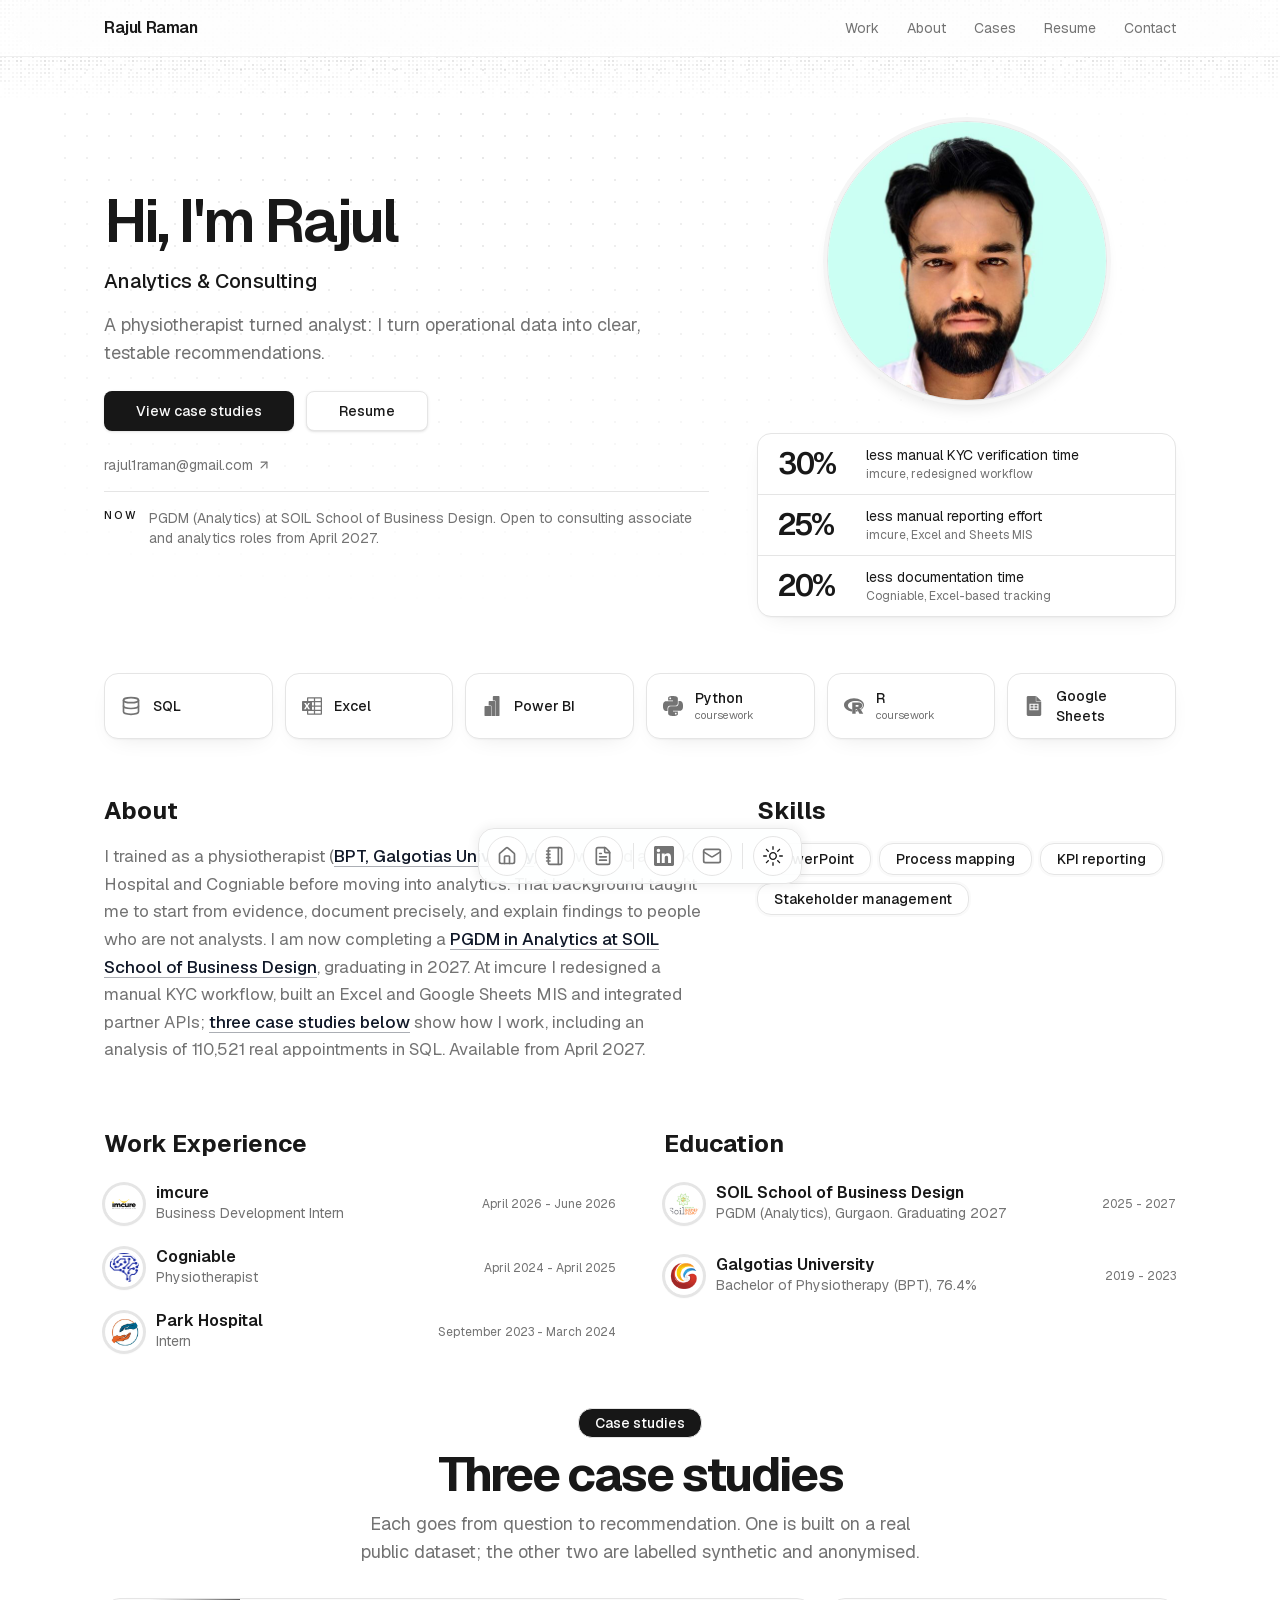
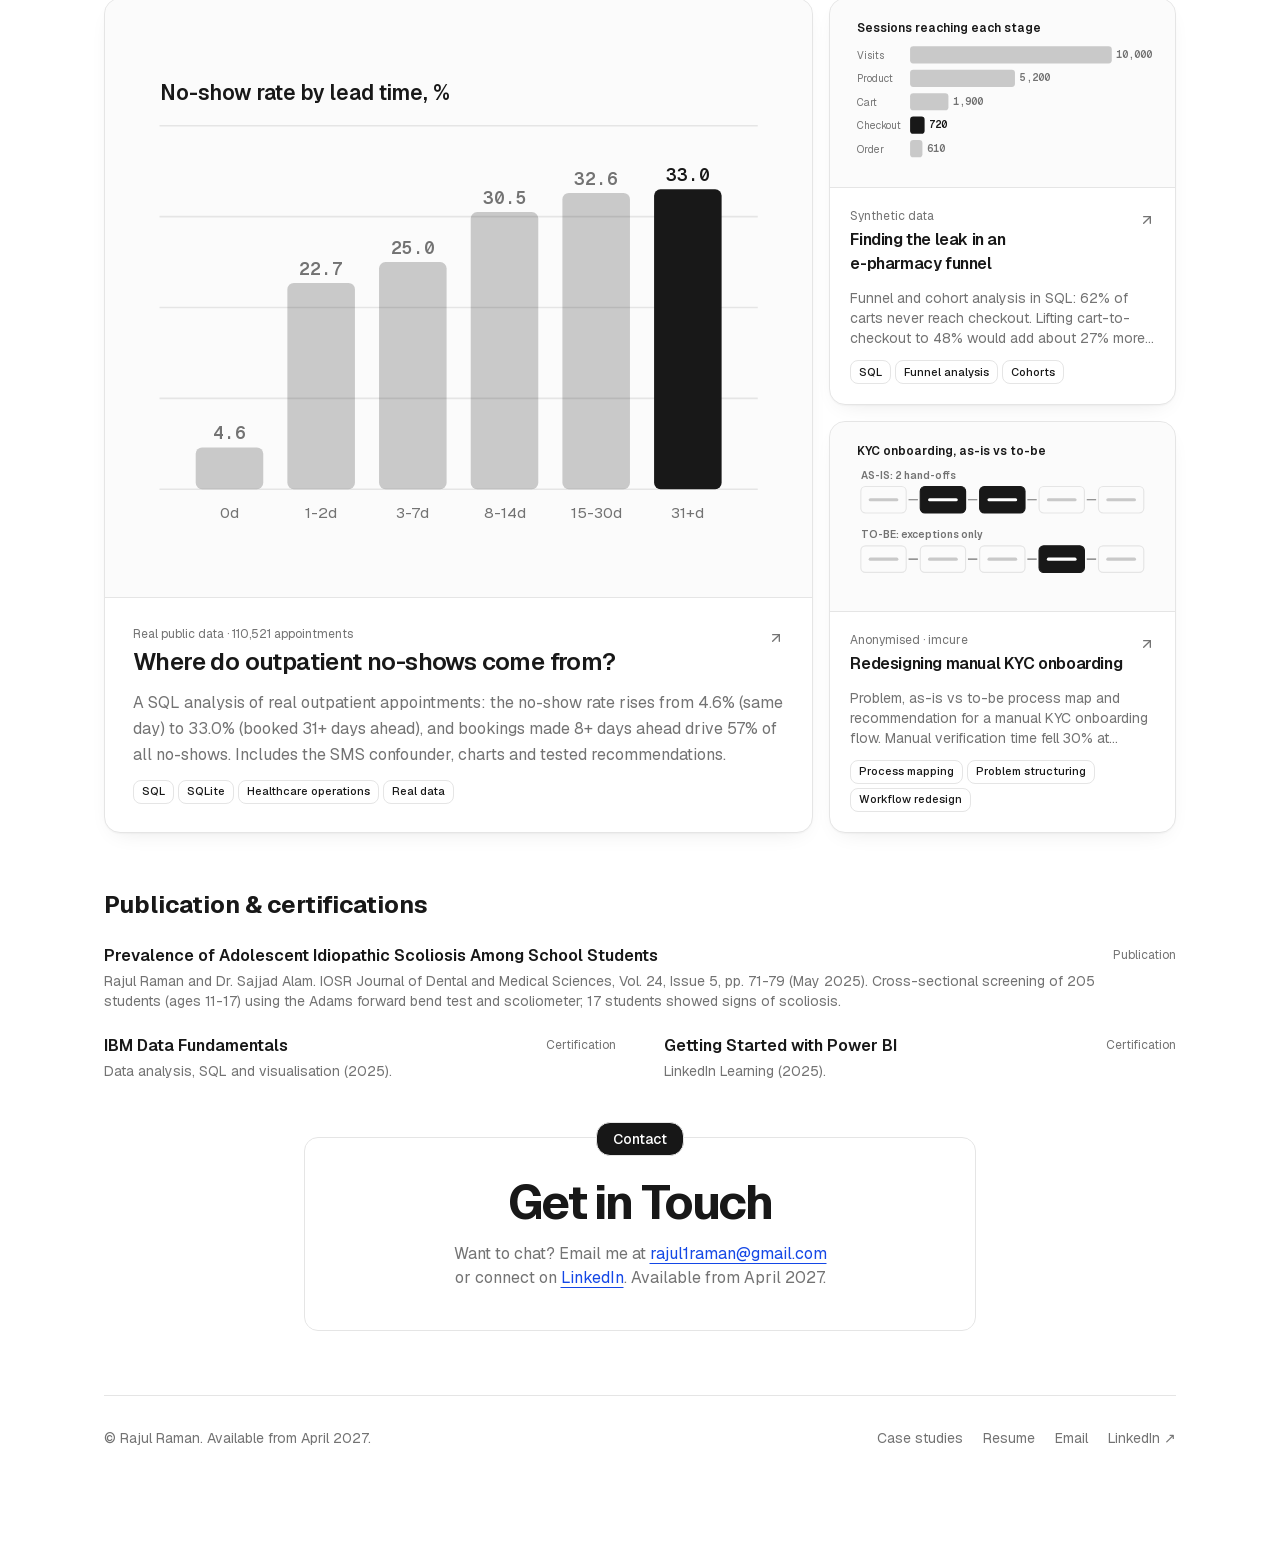
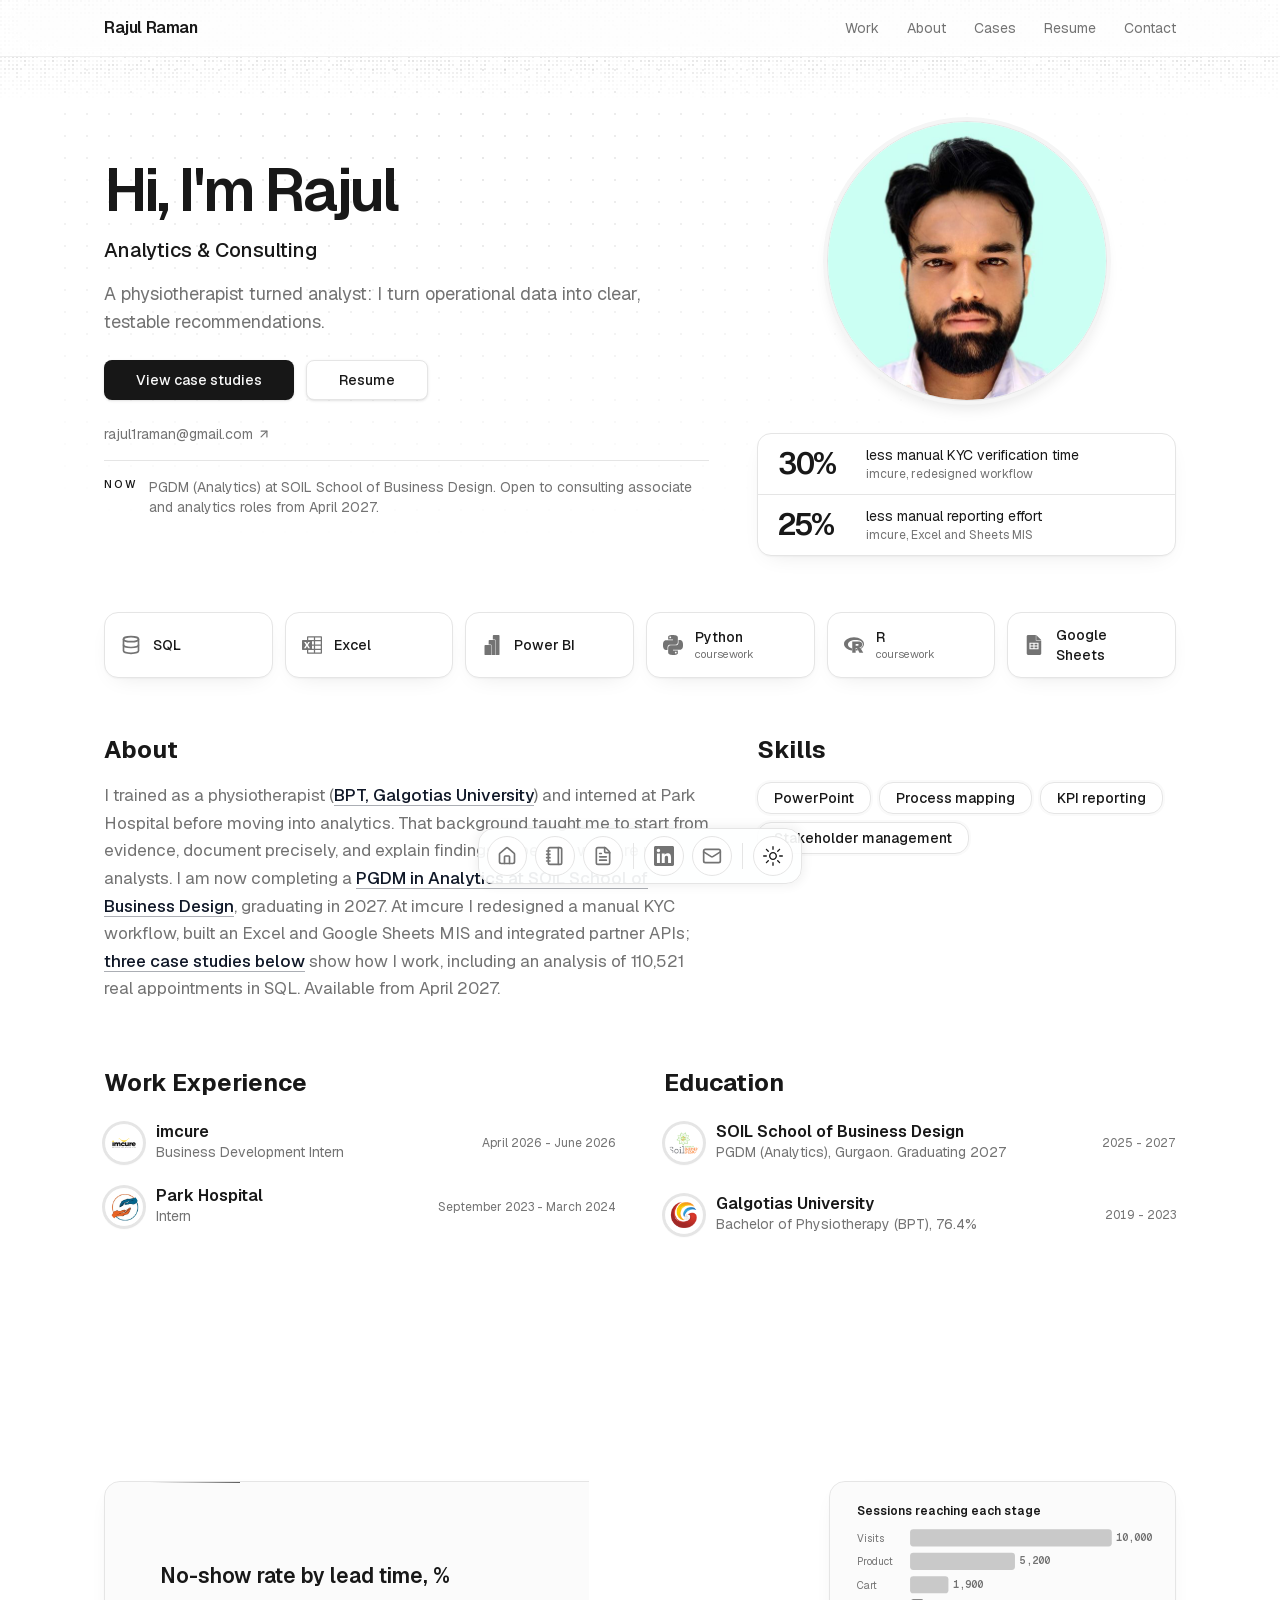
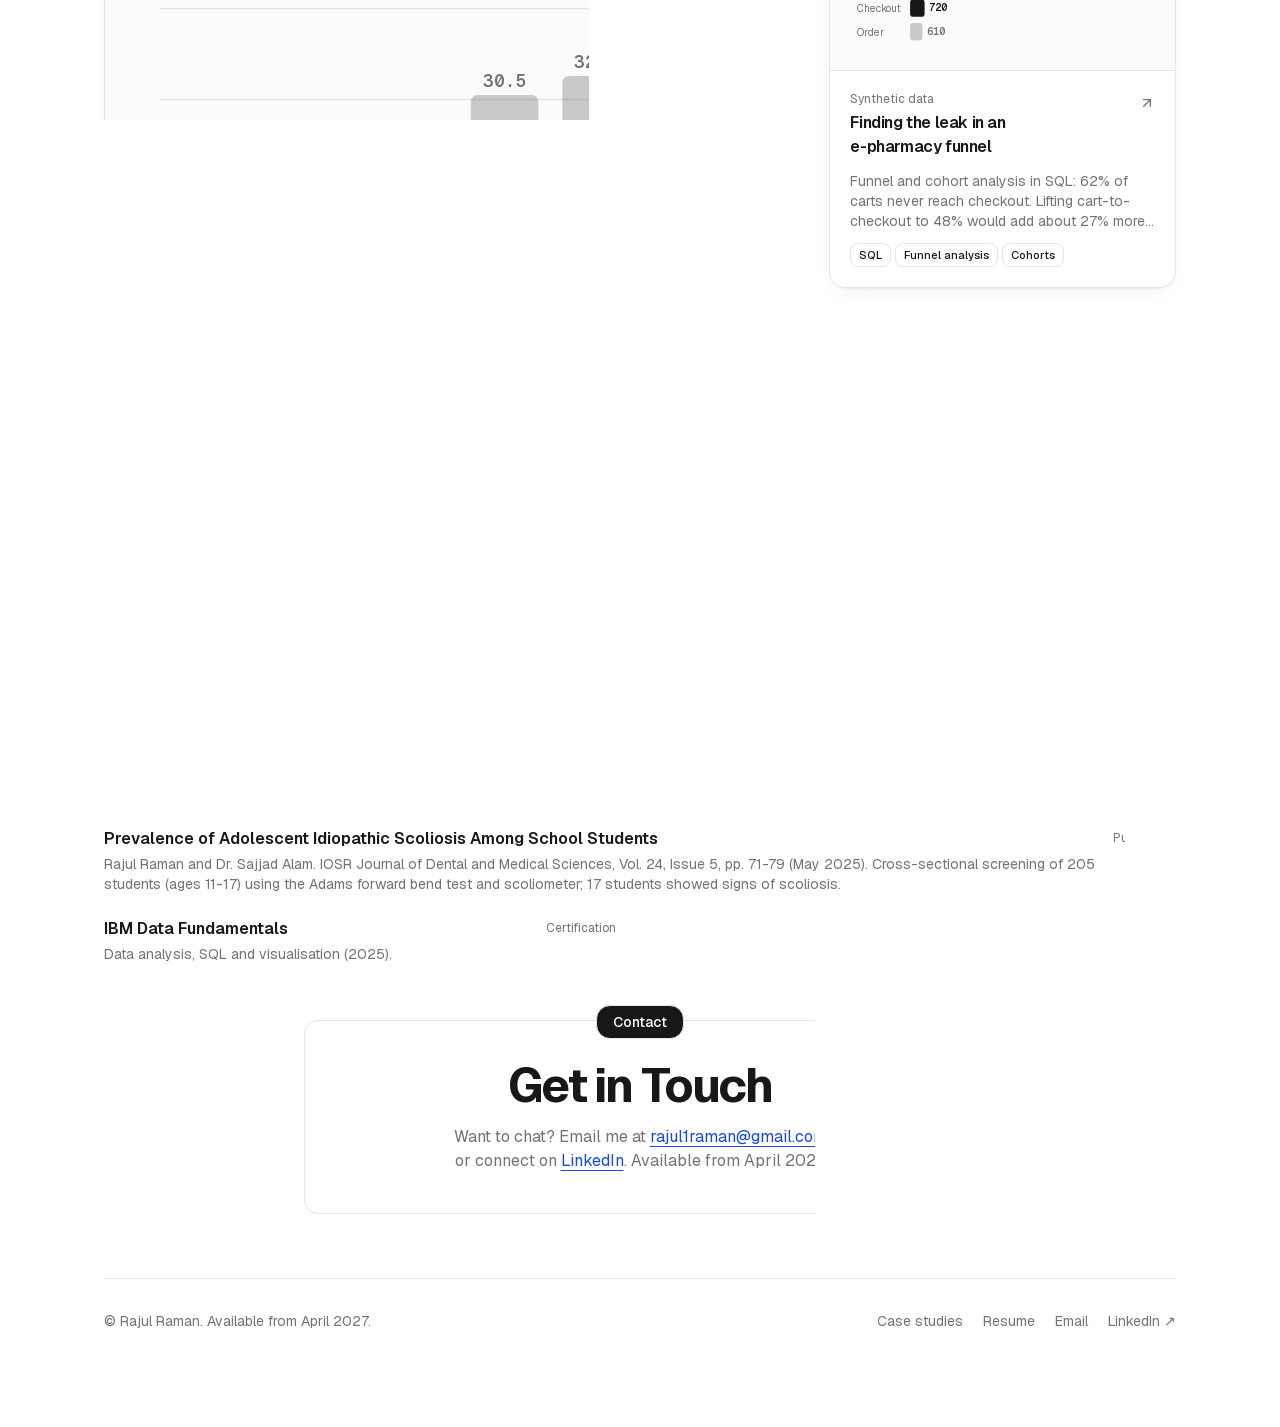
